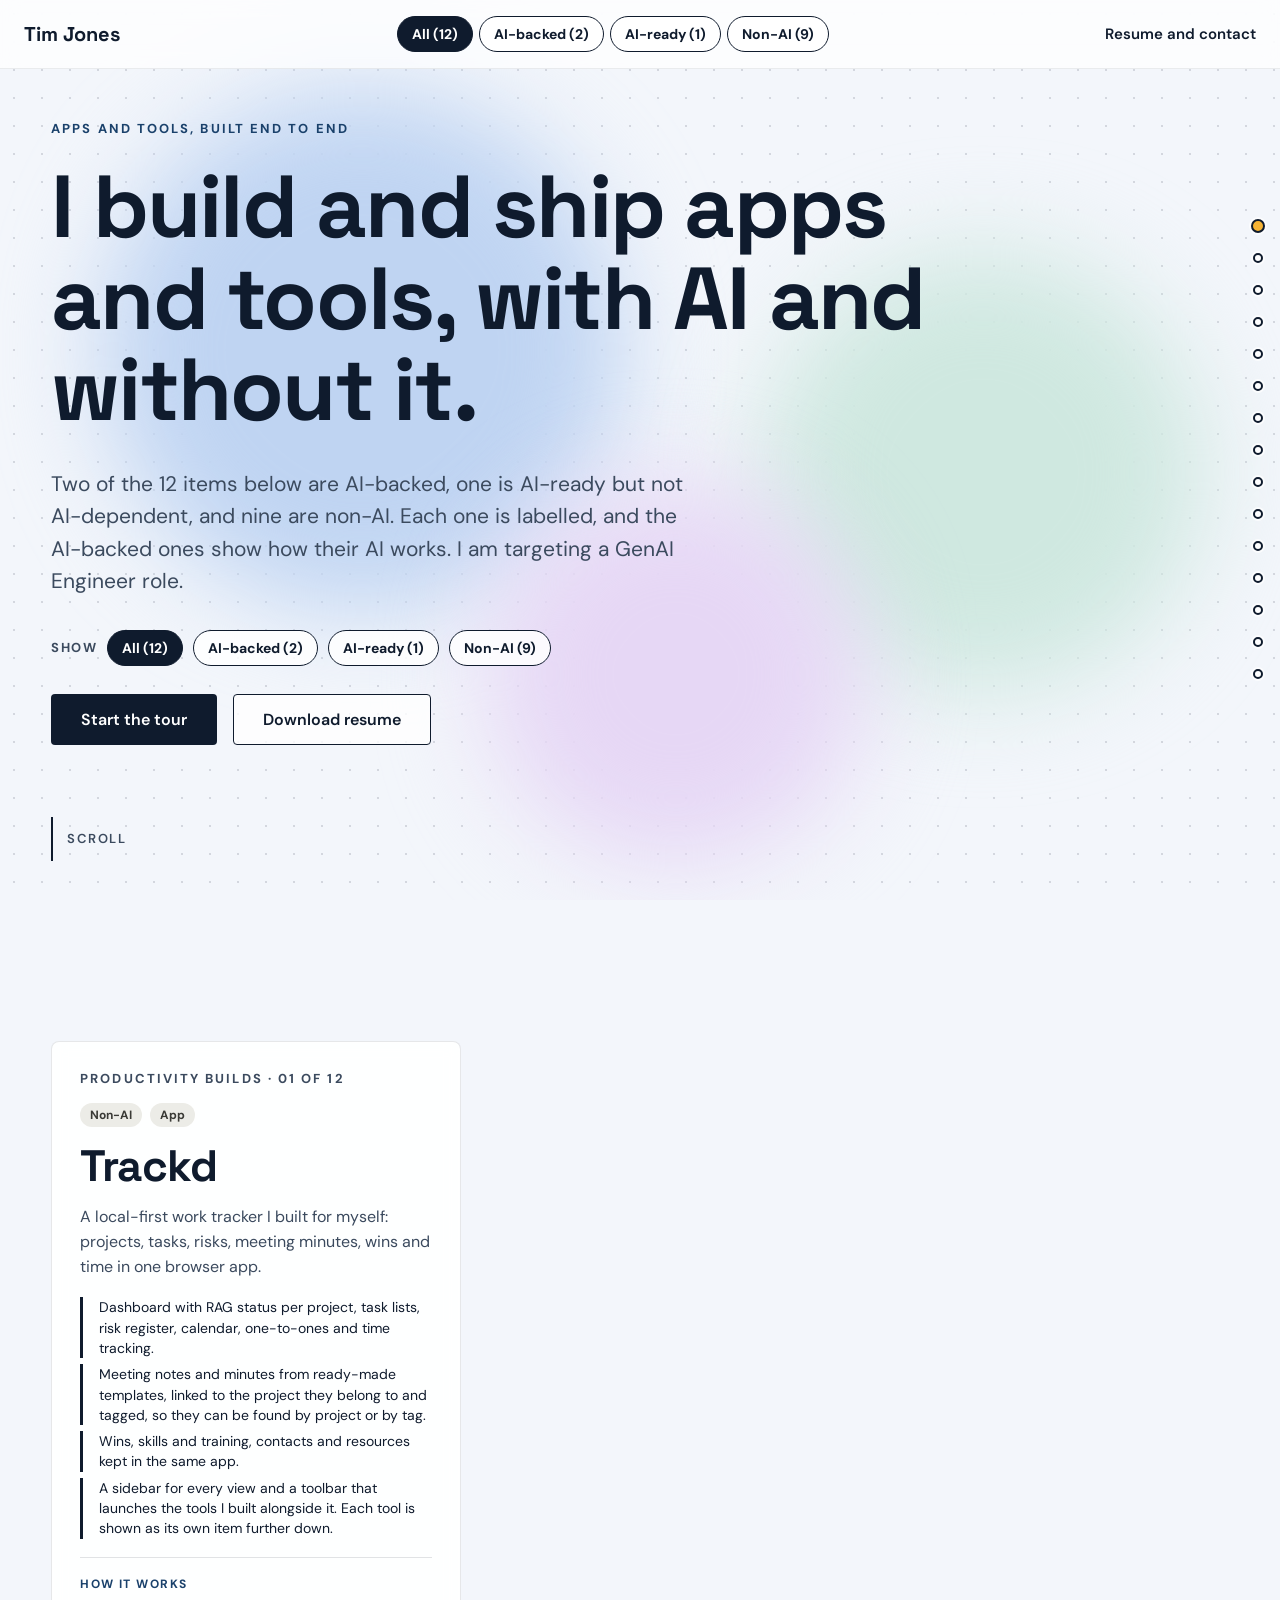
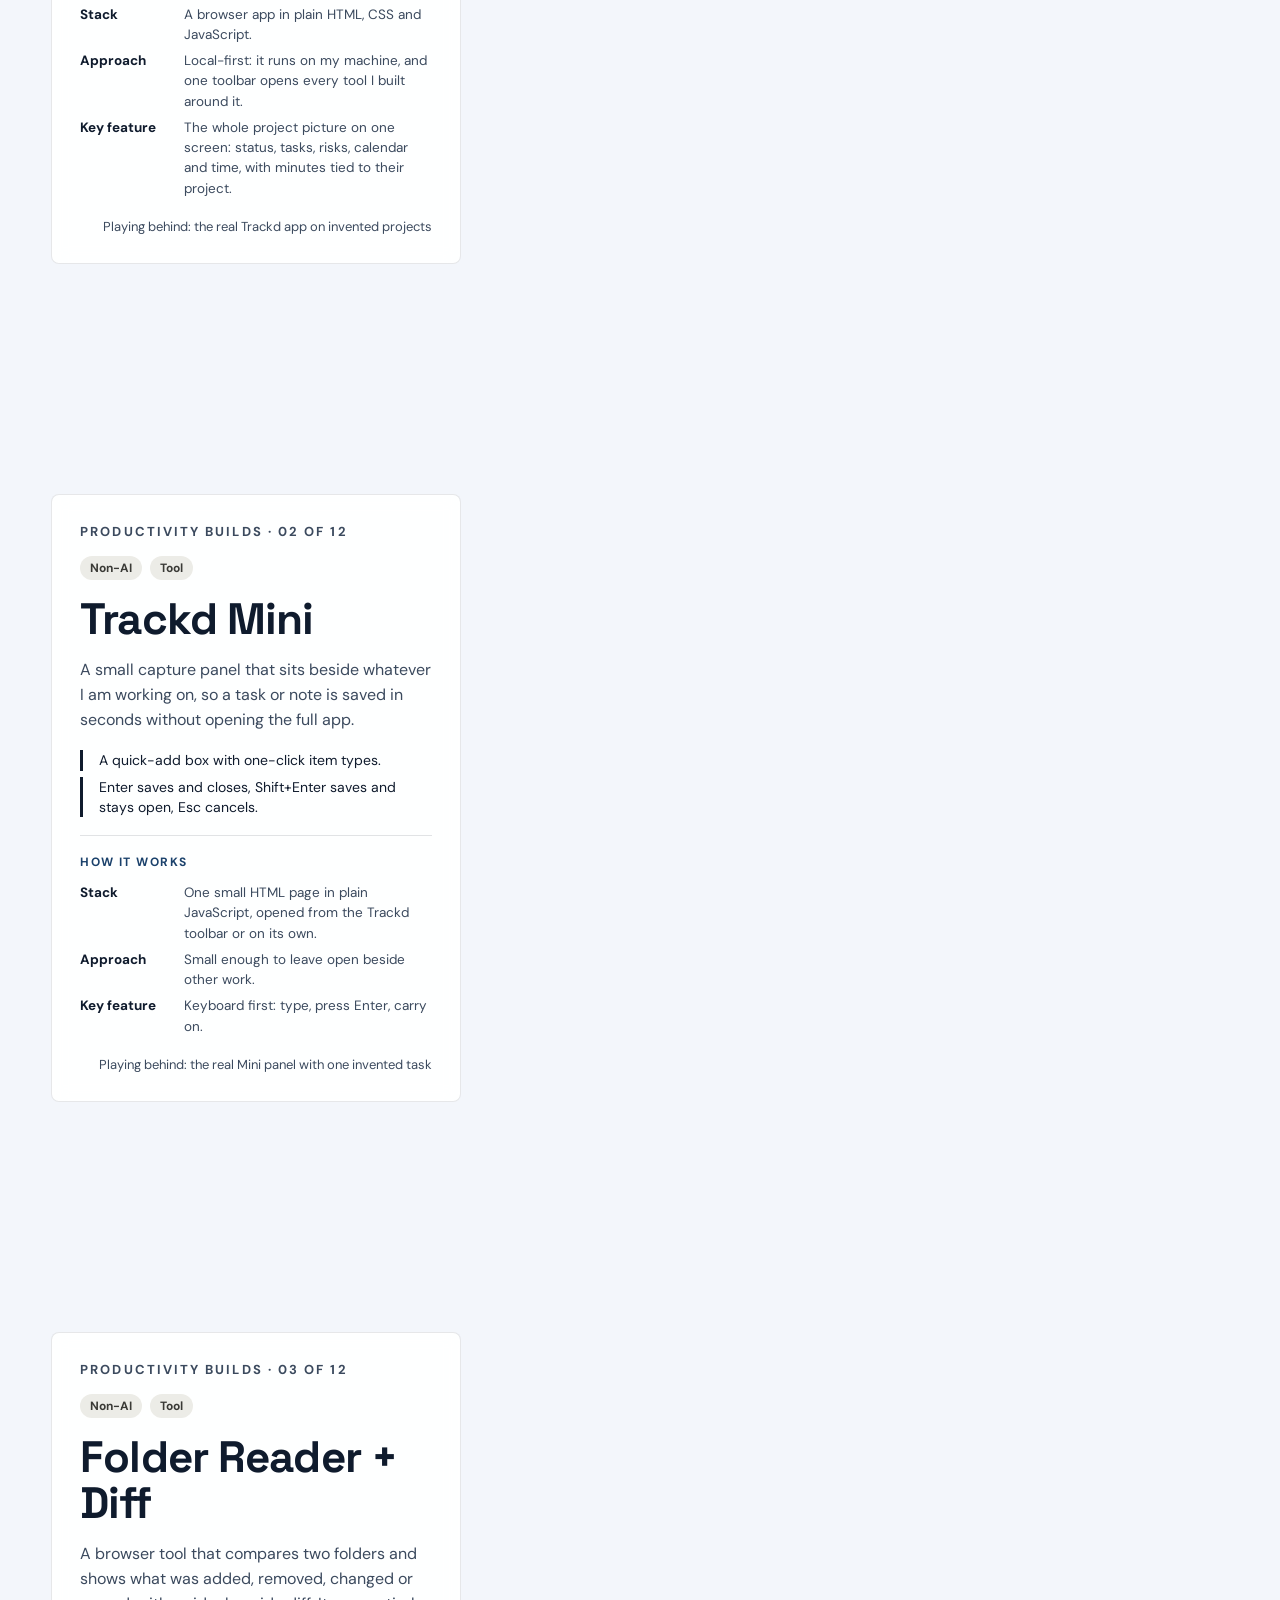
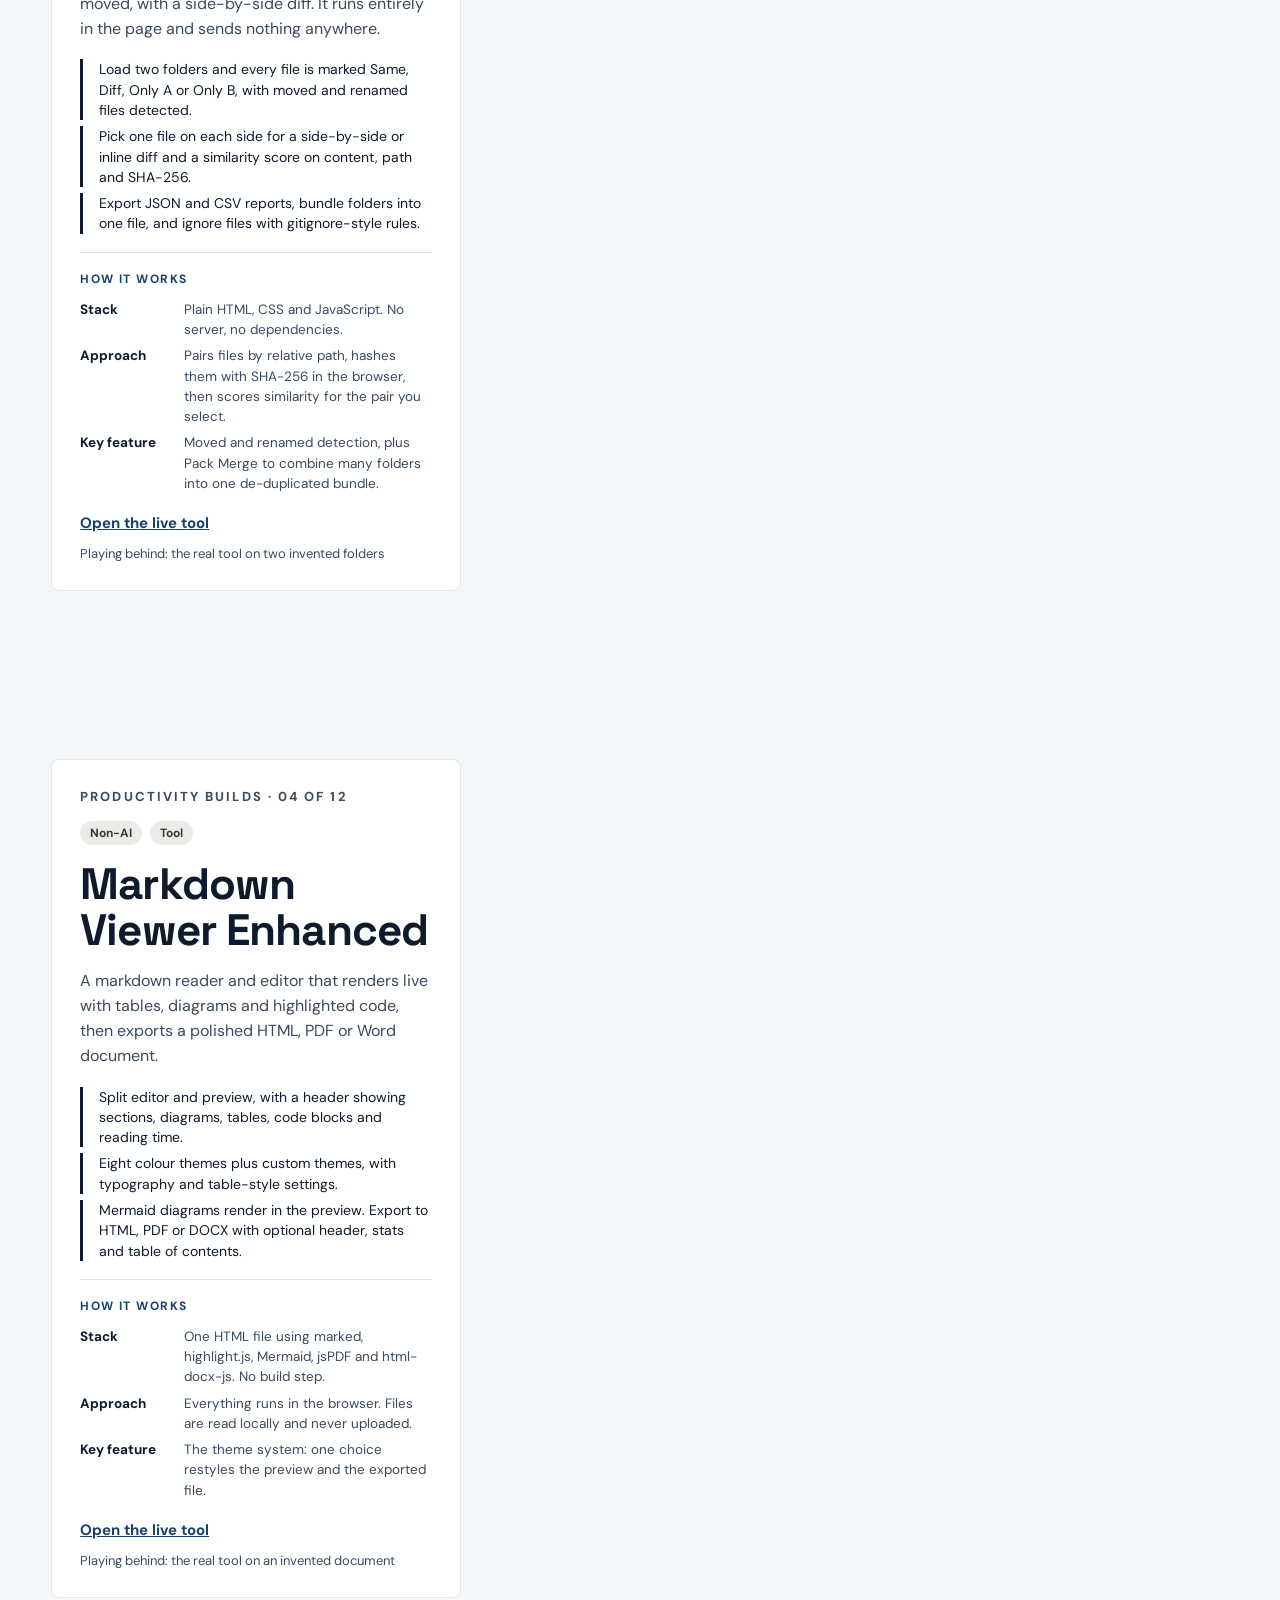
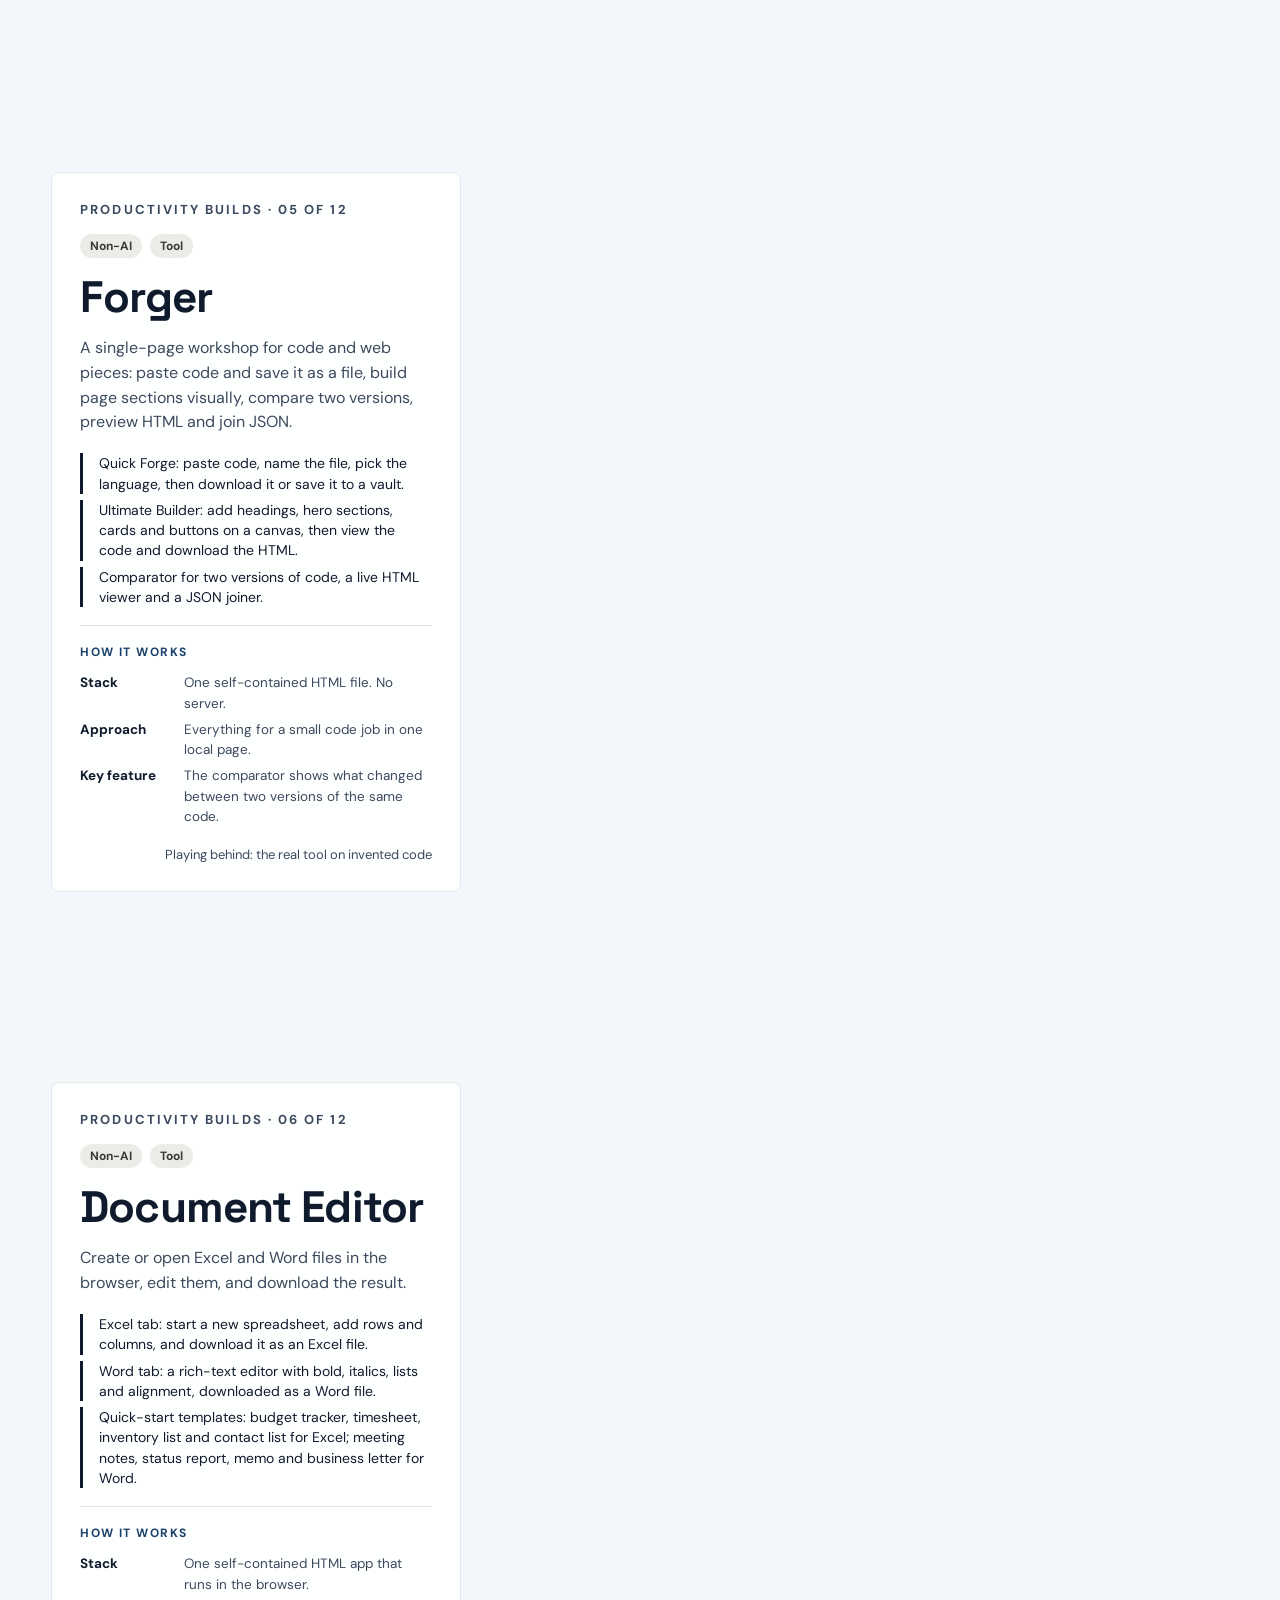
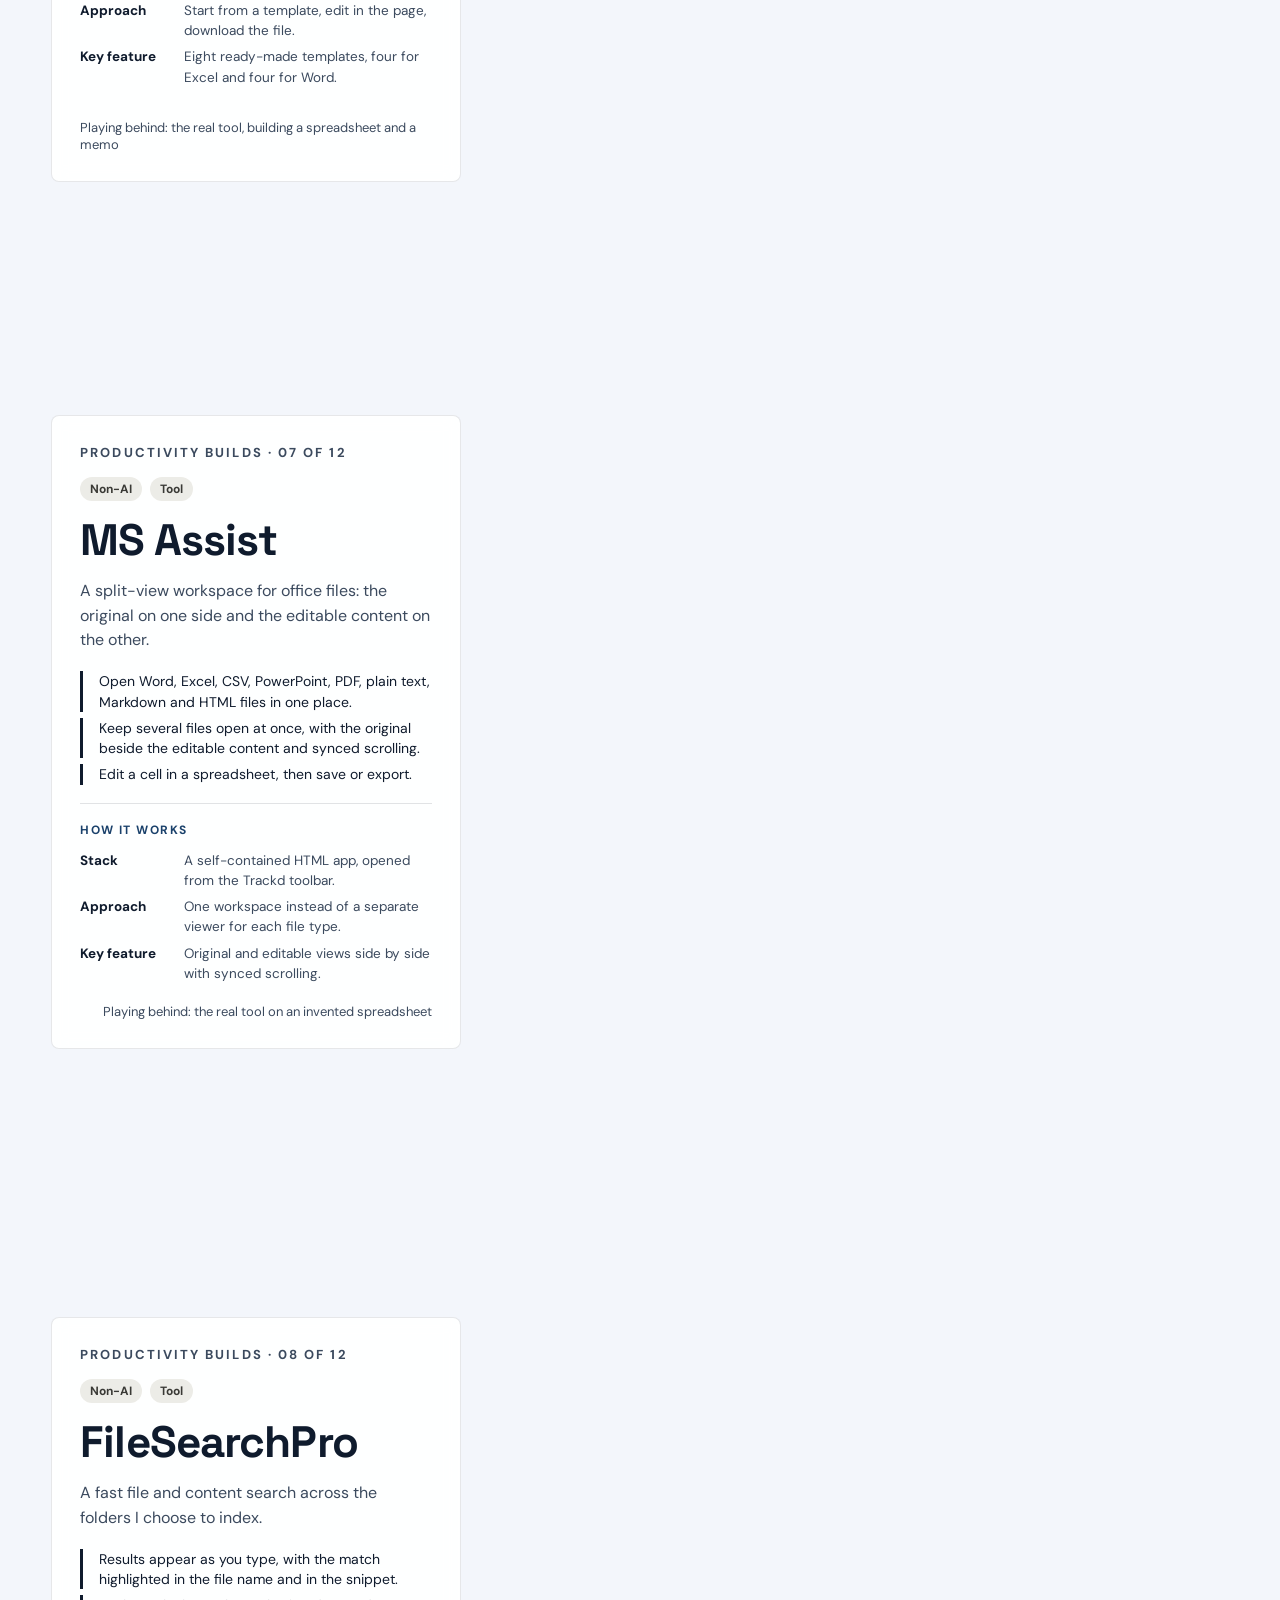
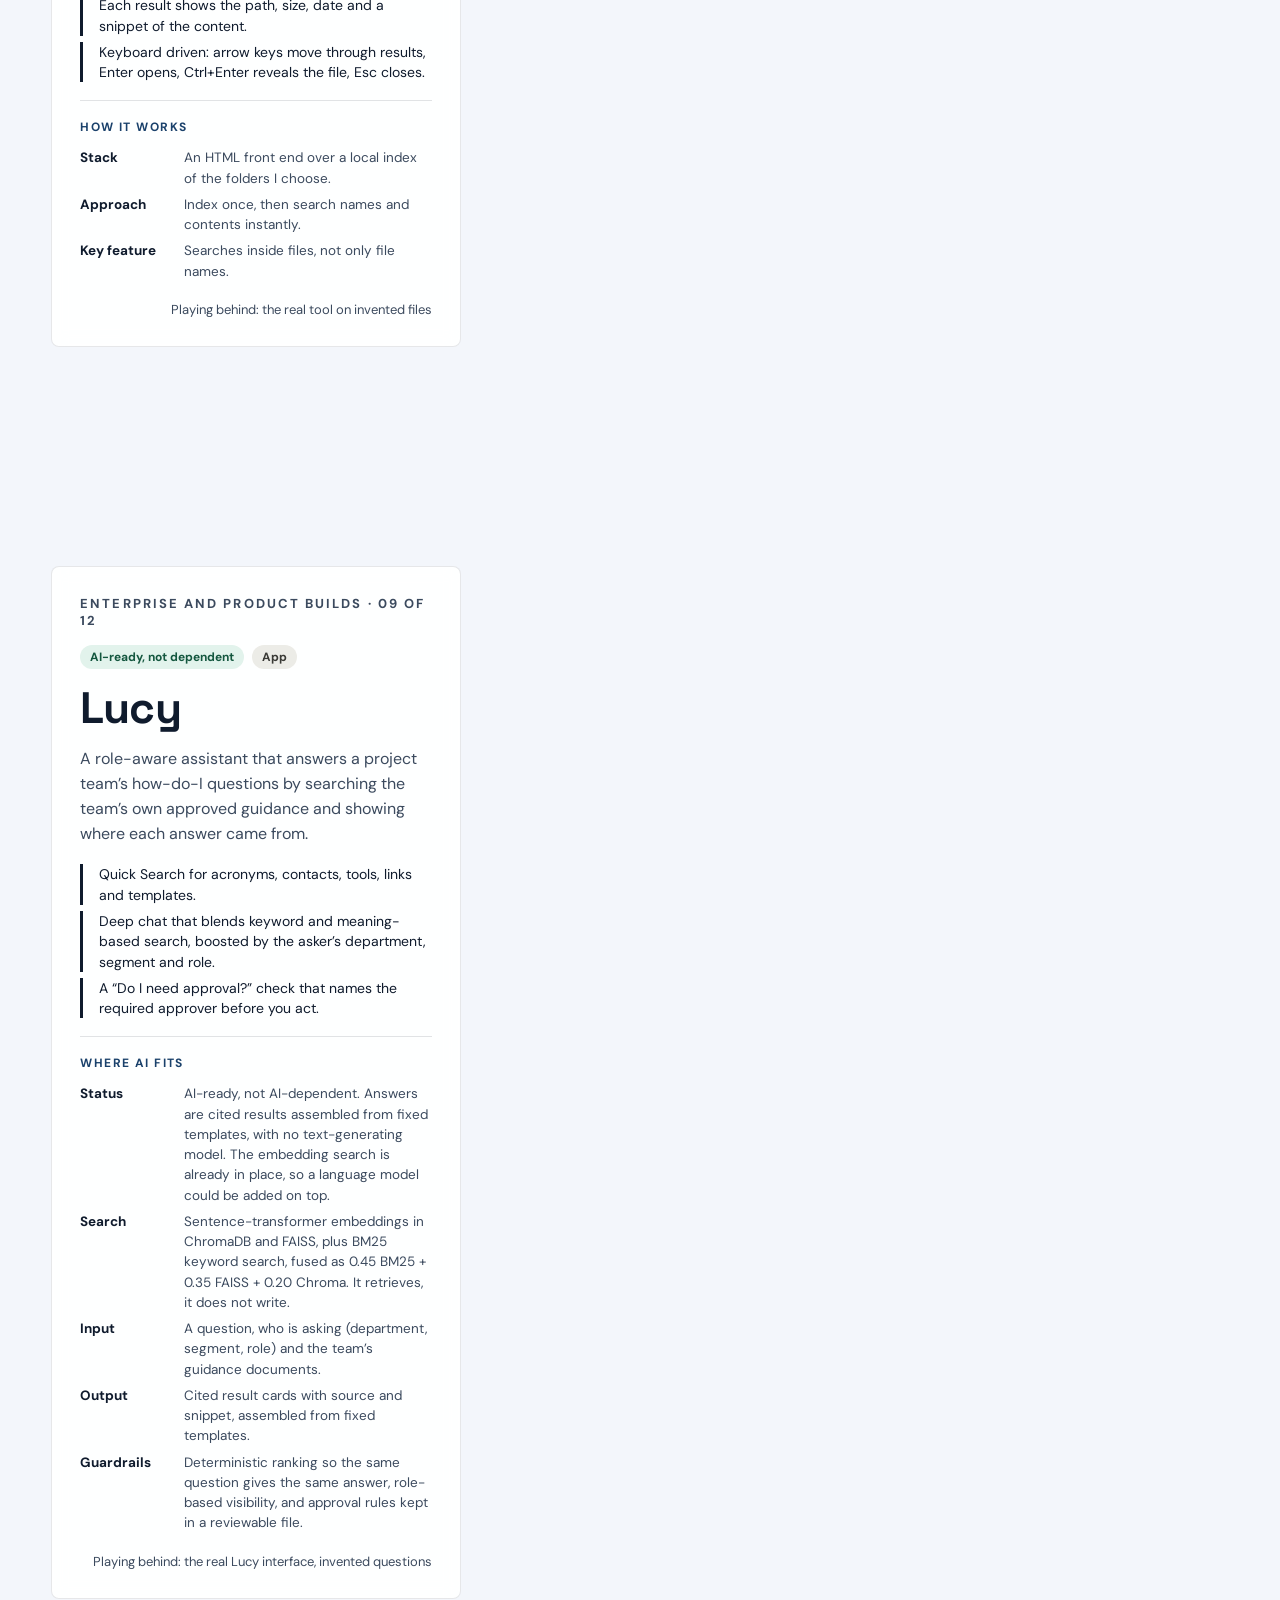
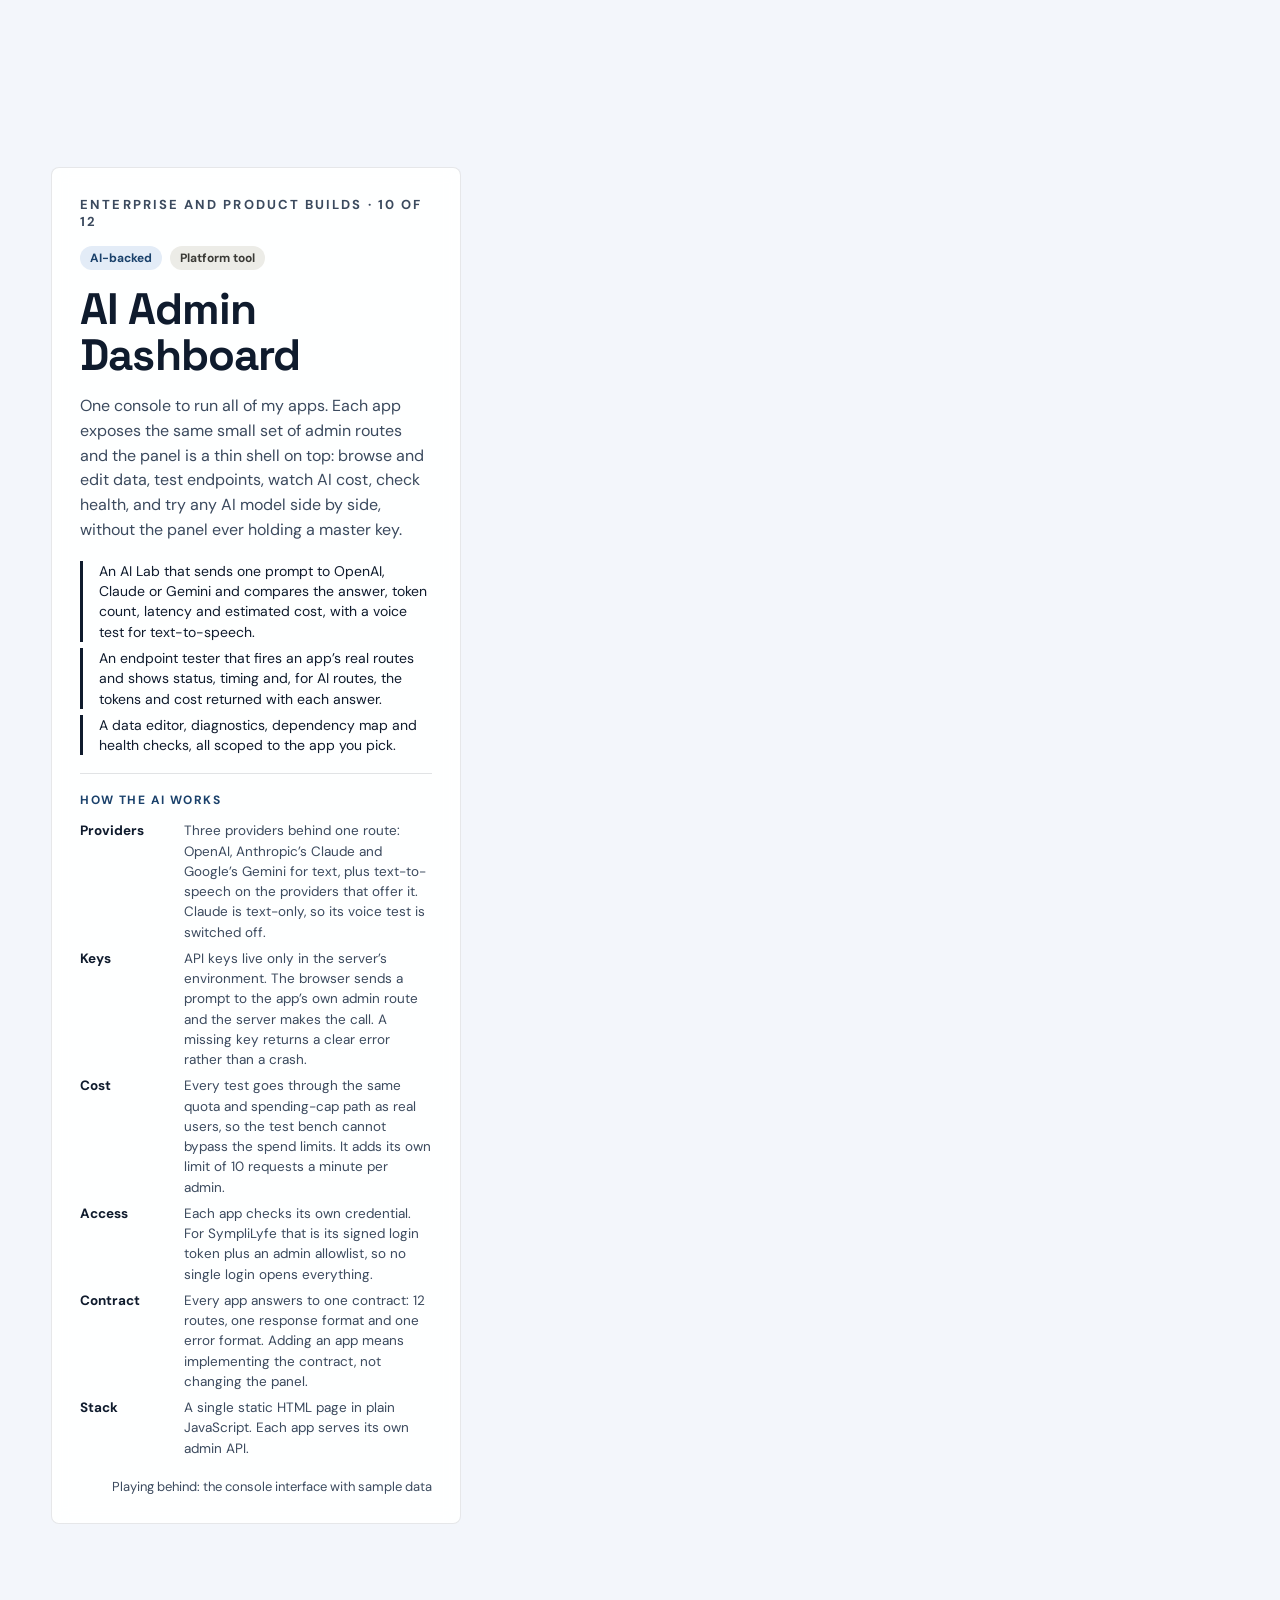
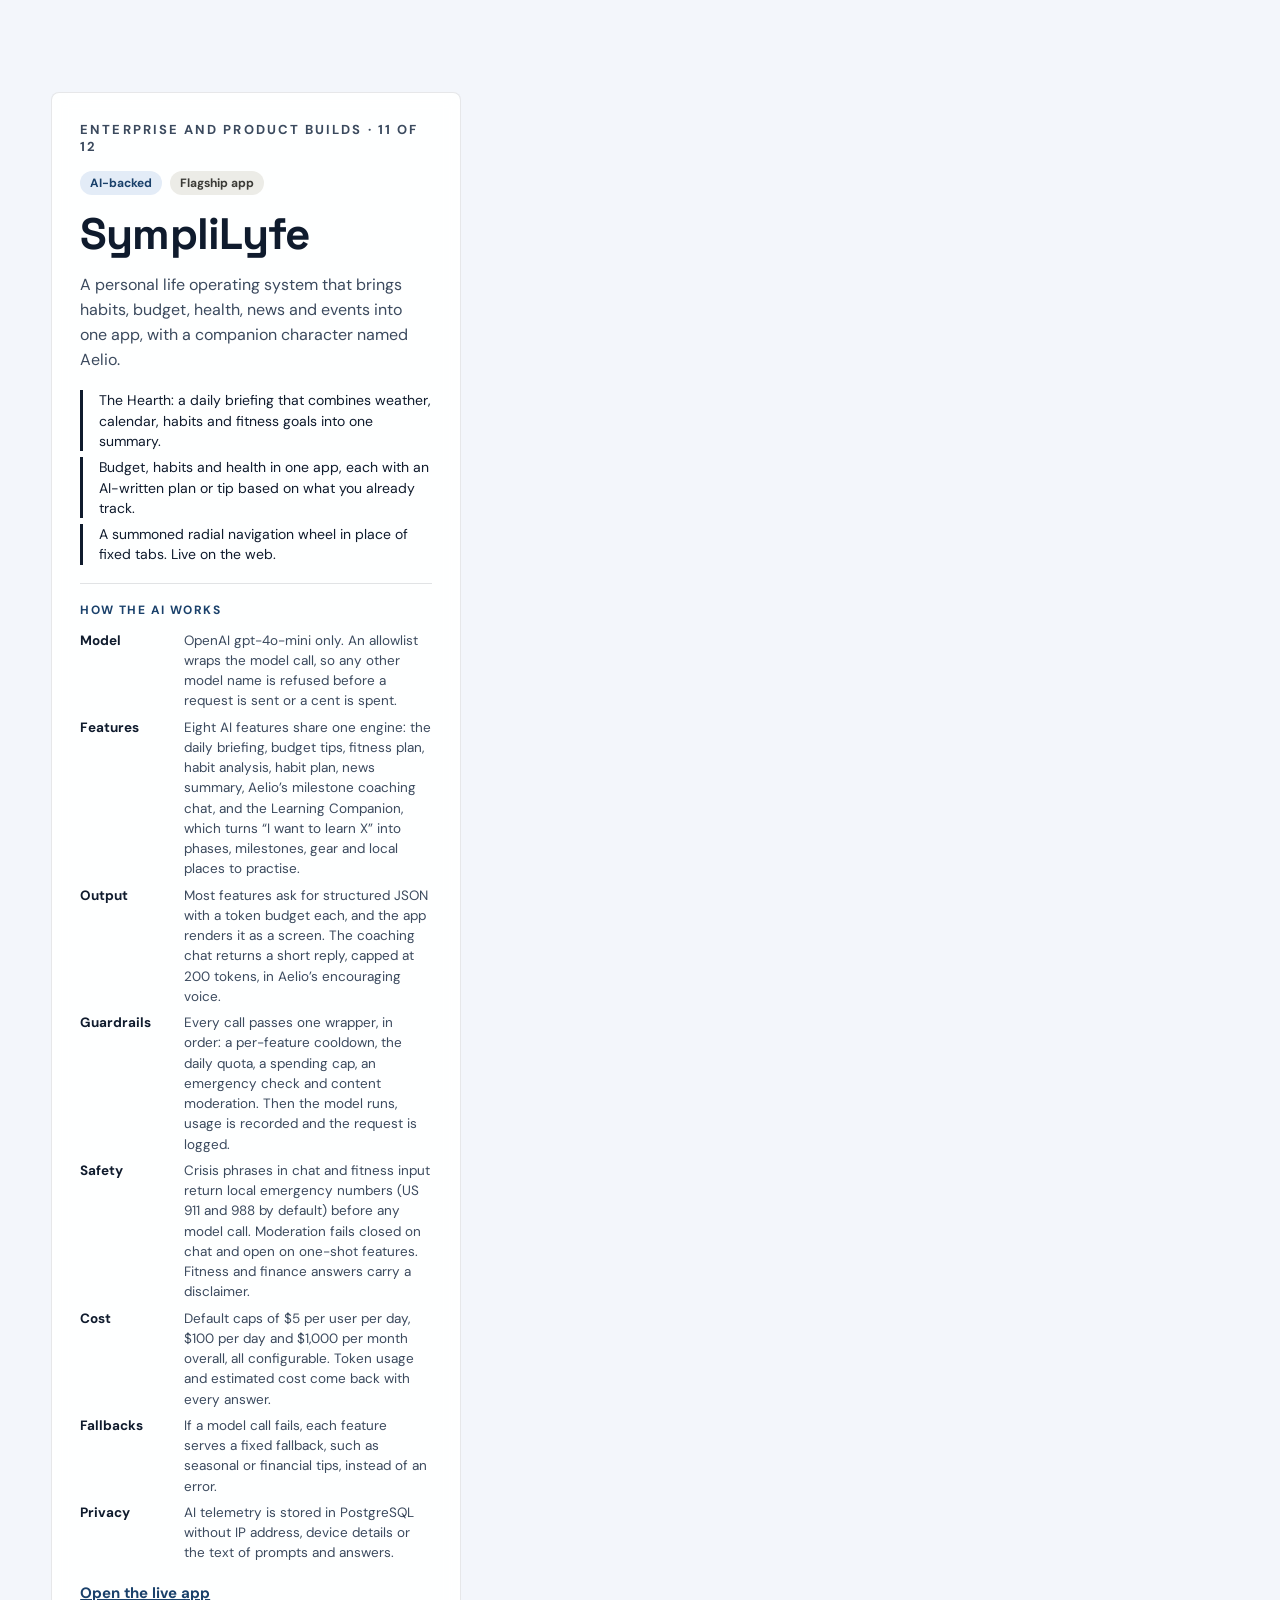
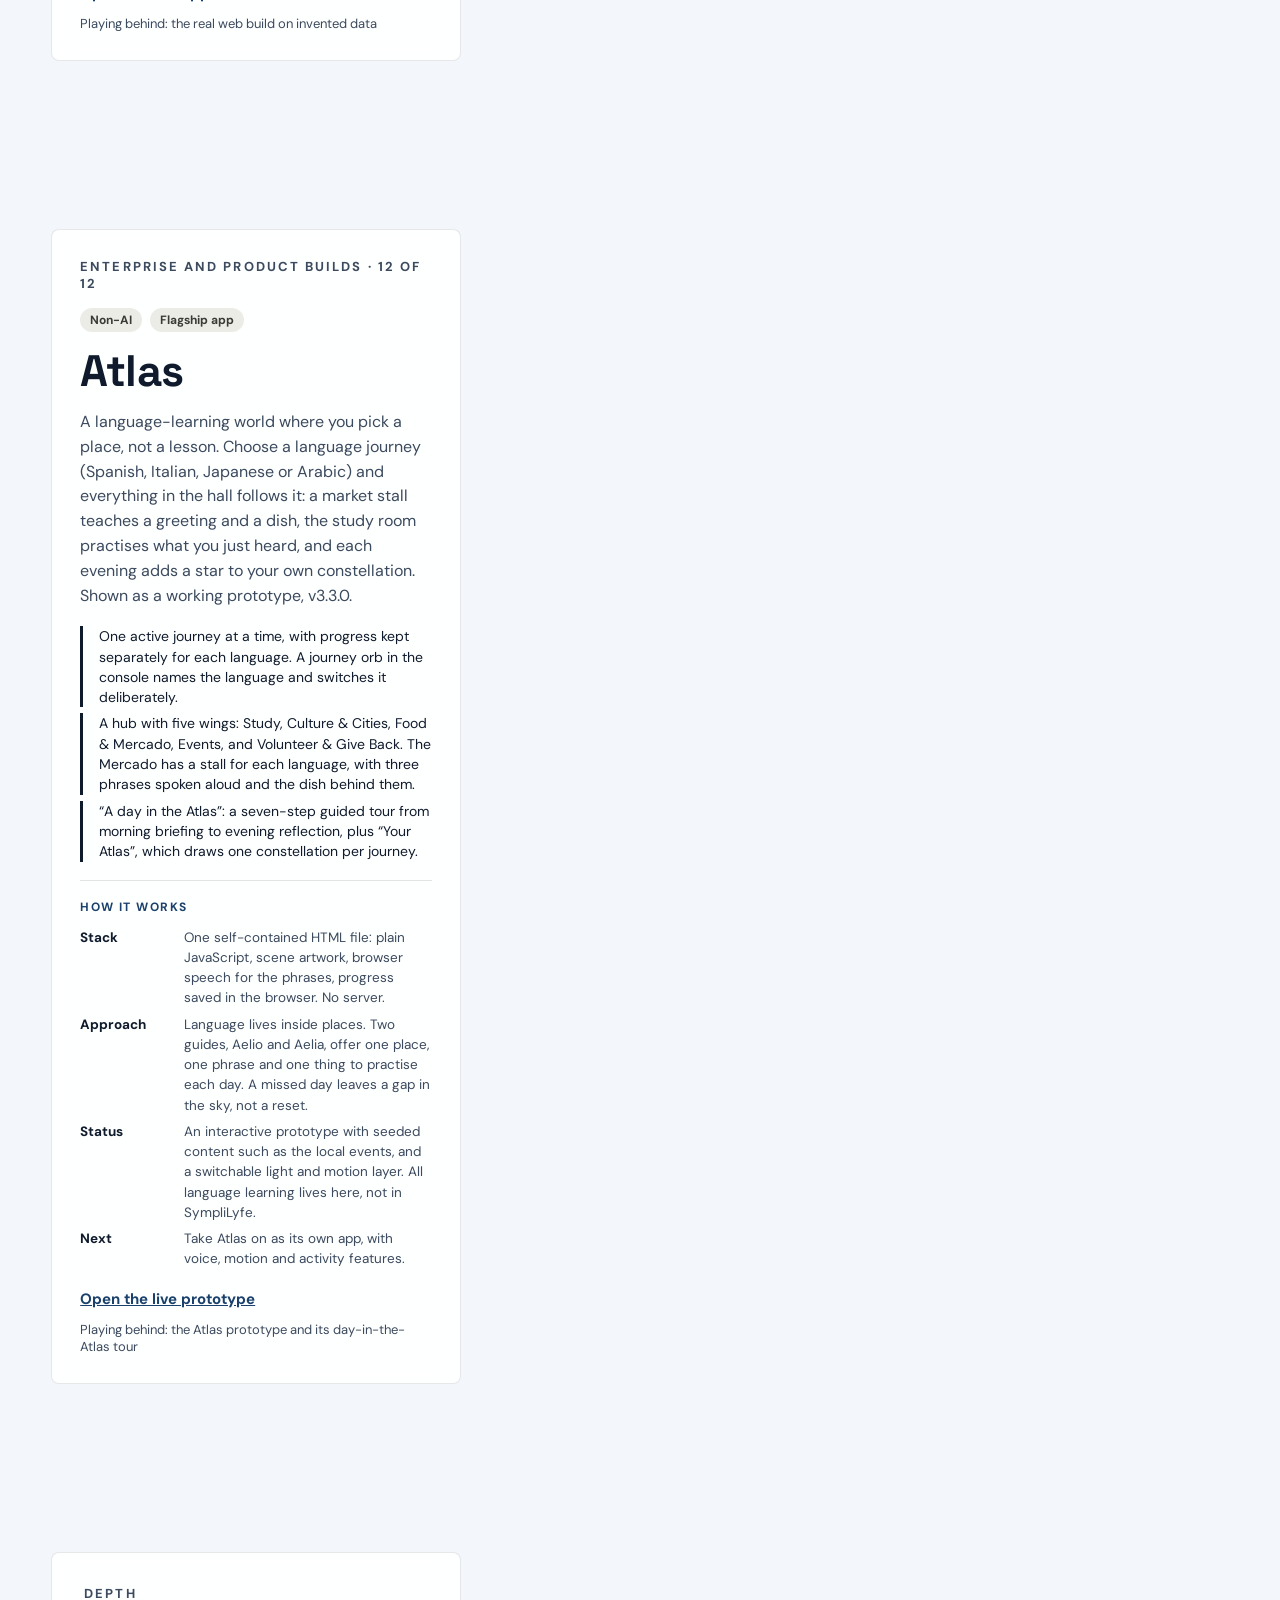
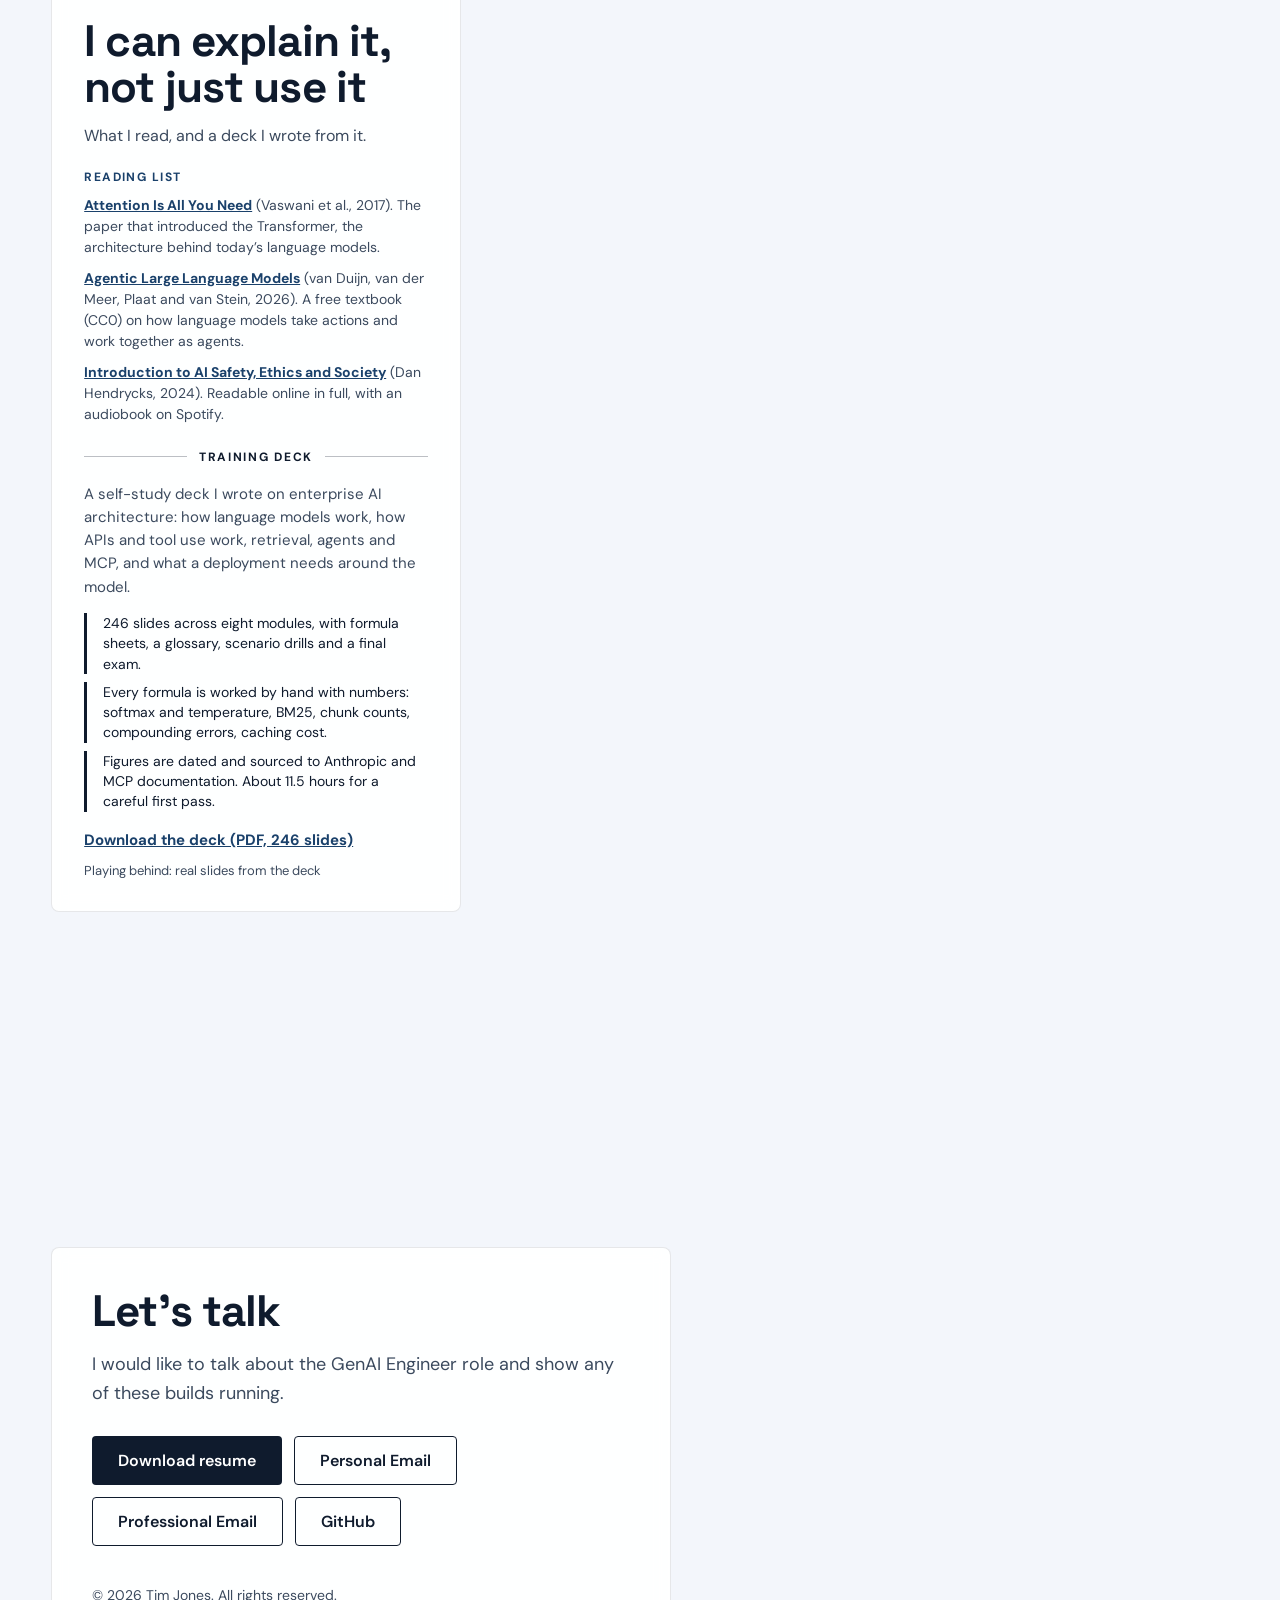
==== index.html @ c380c36f "v1.3.0: add AI Admin Dashboard chapter, deepen SympliLyfe AI write-up Co-Authored-By: Claude Sonnet " ====
<!doctype html>
<html lang="en">
<head>
<meta charset="utf-8">
<meta name="viewport" content="width=device-width, initial-scale=1">
<title>Tim Jones | Apps, tools and AI systems</title>
<meta name="description" content="Portfolio of apps and tools built end to end, with and without AI.">

<link rel="preconnect" href="https://fonts.googleapis.com">
<link href="https://fonts.googleapis.com/css2?family=Space+Grotesk:wght@500;700&amp;family=DM+Sans:wght@400;500;700&amp;family=Fraunces:wght@600;800&amp;family=Cormorant+Garamond:wght@600;700&amp;family=Instrument+Sans:wght@400;600&amp;display=swap" rel="stylesheet">
<style>
body{margin:0;background:#F3F6FB}
html{scroll-behavior:smooth}
a{color:#1A416B}a:hover{color:#0F1B2D}
button{font-family:inherit}
.dots{display:flex}
@media (max-width:760px){.dots{display:none}}
@keyframes floatY{0%,100%{transform:translateY(0)}50%{transform:translateY(-18px)}}
@keyframes drift{0%{transform:translate(0,0) scale(1)}50%{transform:translate(50px,-40px) scale(1.1)}100%{transform:translate(0,0) scale(1)}}
@keyframes b1{0%{opacity:0;transform:translateY(16px)}5%,92%{opacity:1;transform:translateY(0)}100%{opacity:0}}
@keyframes b2{0%,16%{opacity:0;transform:translateY(16px)}22%,92%{opacity:1;transform:translateY(0)}100%{opacity:0}}
@keyframes b3{0%,38%{opacity:0;transform:translateY(16px)}44%,92%{opacity:1;transform:translateY(0)}100%{opacity:0}}
@keyframes b4{0%,58%{opacity:0;transform:translateY(16px)}64%,92%{opacity:1;transform:translateY(0)}100%{opacity:0}}
@keyframes blink{0%,100%{opacity:.25}50%{opacity:1}}
@keyframes ring{from{stroke-dashoffset:176}to{stroke-dashoffset:44}}
@keyframes grow{0%,100%{transform:scaleY(.25)}50%{transform:scaleY(1)}}
@keyframes flip{0%,40%{transform:rotateY(0deg)}50%,90%{transform:rotateY(180deg)}100%{transform:rotateY(360deg)}}
@keyframes tick{0%,20%{background:transparent}40%,85%{background:#5B3E96}100%{background:transparent}}
@keyframes spin{to{transform:rotate(360deg)}}
@keyframes pulsePin{0%{transform:scale(.5);opacity:.9}100%{transform:scale(3);opacity:0}}
@keyframes dash{from{stroke-dashoffset:320}to{stroke-dashoffset:0}}
@keyframes scan{0%{top:0}100%{top:100%}}
@keyframes rowAdd{0%,100%{background:transparent}30%,70%{background:#CDEBD4}}
@keyframes rowDel{0%,100%{background:transparent}30%,70%{background:#F6CFCF}}
@keyframes rowMod{0%,100%{background:transparent}30%,70%{background:#F9E3AE}}
@keyframes wave{0%,100%{transform:scaleY(.15)}50%{transform:scaleY(1)}}
@keyframes reveal{0%{clip-path:inset(0 100% 0 0)}35%,80%{clip-path:inset(0 0 0 0)}100%{clip-path:inset(0 0 0 100%)}}
@keyframes cue{0%{transform:scaleY(0);transform-origin:top}50%{transform:scaleY(1);transform-origin:top}51%{transform-origin:bottom}100%{transform:scaleY(0);transform-origin:bottom}}
/* Responsive layout. Wide: card on the left, demo fills the space to its right. Narrow: demo pinned above, card scrolls up over it. */
:root{--pad:clamp(16px,4vw,72px);--padR:max(var(--pad),48px);--card:clamp(400px,32vw,640px);--zh:clamp(220px,52vh,480px);--dw:min(calc(100vw - 2 * var(--pad)),640px,calc((var(--zh) - 72px) * 1.6));--zoneH:calc(var(--dw) * 0.625 + 72px)}
.zone{position:absolute;left:calc(var(--pad) + var(--card) + 40px);right:var(--padR);top:84px;bottom:28px;display:flex;align-items:center;justify-content:center}
.demo{width:min(100%,calc((100vh - 200px) * 1.6))}
.demo.phone{width:min(100%,340px,calc((100vh - 200px) * 0.478))}
.fan{position:relative;aspect-ratio:600 / 520;width:min(100%,720px,calc((100vh - 190px) * 1.15))}
.fan>div{position:absolute;width:63%;background:#FFFFFF;border-radius:10px;padding:1%;box-sizing:border-box;box-shadow:0 12px 34px rgba(15,27,45,0.18)}
.fan img{display:block;width:100%;height:auto;border-radius:6px}
.card{width:var(--card);max-width:100%}
.chap{padding:84px var(--pad)}
@media (max-width:1000px){
:root{--card:min(640px,100%)}
.zone{left:var(--pad);right:var(--padR);top:80px;bottom:auto;height:var(--zoneH);align-items:flex-start}
.demo{width:var(--dw)}
.demo.phone{width:calc((var(--zoneH) - 60px) * 0.478)}
.fan{width:calc((var(--zoneH) - 8px) * 1.15);max-width:100%}
.chap{padding-top:calc(80px + var(--zoneH) + 16px);align-items:flex-start}
}
@media (max-width:760px){:root{--padR:var(--pad)}}
@media (max-width:760px){.filterbar{display:none !important}}
@media (prefers-reduced-motion: reduce){*{animation:none !important;transition:none !important}html{scroll-behavior:auto}}
</style>

</head>
<body>
<div id="app" style="font-family: 'DM Sans', system-ui, sans-serif; color: #0F1B2D; width: 100%; position: relative">
<div style="font-family: &quot;DM Sans&quot;, system-ui, sans-serif; color: rgb(15, 27, 45); width: 100%; position: relative;"><div id="layers" aria-hidden="true" style="position: fixed; inset: 0px; z-index: 0; pointer-events: none; overflow: hidden;"><div style="position: absolute; inset: 0px; overflow: hidden; transition: opacity 0.9s; opacity: 1; background: radial-gradient(rgba(15, 27, 45, 0.14) 1px, transparent 1px) 0% 0% / 28px 28px rgb(243, 246, 251);"><div style="position: absolute; width: 520px; height: 520px; left: 8%; top: 10%; border-radius: 50%; background: rgb(191, 212, 242); filter: blur(50px); animation: 18s ease-in-out 0s infinite normal none running drift;"></div><div style="position: absolute; width: 440px; height: 440px; right: 6%; top: 28%; border-radius: 50%; background: rgb(207, 232, 224); filter: blur(50px); animation: 23s ease-in-out 0s infinite reverse none running drift;"></div><div style="position: absolute; width: 380px; height: 380px; left: 38%; bottom: 4%; border-radius: 50%; background: rgb(230, 215, 245); filter: blur(50px); animation: 27s ease-in-out 0s infinite normal none running drift;"></div></div><div style="position: absolute; inset: 0px; overflow: hidden; transition: opacity 0.9s; opacity: 0; background: radial-gradient(rgba(15, 27, 45, 0.14) 1px, transparent 1px) 0% 0% / 28px 28px rgb(243, 246, 251);"><div style="position: absolute; width: 520px; height: 520px; left: 8%; top: 10%; border-radius: 50%; background: rgb(242, 217, 191); filter: blur(50px); animation: 18s ease-in-out 0s infinite normal none running drift;"></div><div style="position: absolute; width: 440px; height: 440px; right: 6%; top: 28%; border-radius: 50%; background: rgb(191, 212, 242); filter: blur(50px); animation: 23s ease-in-out 0s infinite reverse none running drift;"></div><div style="position: absolute; width: 380px; height: 380px; left: 38%; bottom: 4%; border-radius: 50%; background: rgb(215, 232, 207); filter: blur(50px); animation: 27s ease-in-out 0s infinite normal none running drift;"></div></div><div style="position: absolute; inset: 0px; overflow: hidden; transition: opacity 0.9s; opacity: 0; background: rgb(30, 23, 64);"><div class="zone"><div class="demo"><div style="background: rgb(27, 29, 36); border-radius: 12px; overflow: hidden; border: 1px solid rgba(255, 255, 255, 0.14); box-shadow: rgba(0, 0, 0, 0.45) 0px 18px 50px;"><div style="height: 28px; display: flex; align-items: center; gap: 6px; padding: 0px 12px; background: rgb(42, 45, 54); font-family: &quot;DM Sans&quot;, system-ui, sans-serif;"><span style="width: 10px; height: 10px; border-radius: 50%; background: rgb(255, 95, 87);"></span><span style="width: 10px; height: 10px; border-radius: 50%; background: rgb(254, 188, 46);"></span><span style="width: 10px; height: 10px; border-radius: 50%; background: rgb(40, 200, 64);"></span><span style="margin-left: 10px; font-size: 12px; color: rgb(167, 176, 192);">Lucy · Project Management HUB</span></div><video data-v="1" src="assets/demo_lucy.mp4" poster="assets/poster_lucy.jpg" loop="" playsinline="" preload="metadata" style="display: block; width: 100%; aspect-ratio: 16 / 10; object-fit: cover; background: rgb(0, 0, 0);"></video></div><div style="margin-top: 10px; font-size: 12px; color: rgba(255, 255, 255, 0.78); font-family: &quot;DM Sans&quot;, system-ui, sans-serif;">Real interface. The questions, answers and documents shown are invented.</div></div></div></div><div style="position: absolute; inset: 0px; overflow: hidden; transition: opacity 0.9s; opacity: 0; background: rgb(11, 13, 26);"><div class="zone"><div class="demo phone"><div style="border: 8px solid rgb(10, 11, 16); border-radius: 38px; overflow: hidden; box-shadow: rgba(0, 0, 0, 0.5) 0px 18px 50px; background: rgb(0, 0, 0);"><video data-v="2" src="assets/demo_sl.mp4" poster="assets/poster_sl.jpg" loop="" playsinline="" preload="metadata" style="display: block; width: 100%; aspect-ratio: 430 / 900; object-fit: cover; background: rgb(0, 0, 0);"></video></div><div style="margin-top: 12px; font-size: 12px; color: rgba(255, 255, 255, 0.78); font-family: &quot;DM Sans&quot;, system-ui, sans-serif;">The real SympliLyfe web build, running on invented data.</div></div></div></div><div style="position: absolute; inset: 0px; overflow: hidden; transition: opacity 0.9s; opacity: 0; background: rgb(23, 16, 48);"><div class="zone"><div class="demo"><div style="background: rgb(27, 29, 36); border-radius: 12px; overflow: hidden; border: 1px solid rgba(255, 255, 255, 0.14); box-shadow: rgba(0, 0, 0, 0.45) 0px 18px 50px;"><div style="height: 28px; display: flex; align-items: center; gap: 6px; padding: 0px 12px; background: rgb(42, 45, 54); font-family: &quot;DM Sans&quot;, system-ui, sans-serif;"><span style="width: 10px; height: 10px; border-radius: 50%; background: rgb(255, 95, 87);"></span><span style="width: 10px; height: 10px; border-radius: 50%; background: rgb(254, 188, 46);"></span><span style="width: 10px; height: 10px; border-radius: 50%; background: rgb(40, 200, 64);"></span><span style="margin-left: 10px; font-size: 12px; color: rgb(167, 176, 192);">The Atlas · prototype v3.3.0</span></div><video data-v="3" src="assets/demo_atlas.mp4" poster="assets/poster_atlas.jpg" loop="" playsinline="" preload="metadata" style="display: block; width: 100%; aspect-ratio: 16 / 10; object-fit: cover; background: rgb(0, 0, 0);"></video></div><div style="margin-top: 10px; font-size: 12px; color: rgba(255, 255, 255, 0.78); font-family: &quot;DM Sans&quot;, system-ui, sans-serif;">The interactive prototype (v3.3.0), running as built, with its Spanish journey and day-in-the-Atlas tour. The content shown is seeded.</div></div></div></div><div style="position: absolute; inset: 0px; overflow: hidden; transition: opacity 0.9s; opacity: 0; background: rgb(20, 22, 28);"><div class="zone"><div class="demo"><div style="background: rgb(27, 29, 36); border-radius: 12px; overflow: hidden; border: 1px solid rgba(255, 255, 255, 0.14); box-shadow: rgba(0, 0, 0, 0.45) 0px 18px 50px;"><div style="height: 28px; display: flex; align-items: center; gap: 6px; padding: 0px 12px; background: rgb(42, 45, 54); font-family: &quot;DM Sans&quot;, system-ui, sans-serif;"><span style="width: 10px; height: 10px; border-radius: 50%; background: rgb(255, 95, 87);"></span><span style="width: 10px; height: 10px; border-radius: 50%; background: rgb(254, 188, 46);"></span><span style="width: 10px; height: 10px; border-radius: 50%; background: rgb(40, 200, 64);"></span><span style="margin-left: 10px; font-size: 12px; color: rgb(167, 176, 192);">Trackd</span></div><video data-v="4" src="assets/demo_trackd.mp4" poster="assets/poster_trackd.jpg" loop="" playsinline="" preload="metadata" style="display: block; width: 100%; aspect-ratio: 16 / 10; object-fit: cover; background: rgb(0, 0, 0);"></video></div><div style="margin-top: 10px; font-size: 12px; color: rgba(255, 255, 255, 0.78); font-family: &quot;DM Sans&quot;, system-ui, sans-serif;">The real Trackd app. Projects and tasks shown are invented.</div></div></div></div><div style="position: absolute; inset: 0px; overflow: hidden; transition: opacity 0.9s; opacity: 0; background: rgb(14, 20, 36);"><div class="zone"><div class="demo"><div style="background: rgb(27, 29, 36); border-radius: 12px; overflow: hidden; border: 1px solid rgba(255, 255, 255, 0.14); box-shadow: rgba(0, 0, 0, 0.45) 0px 18px 50px;"><div style="height: 28px; display: flex; align-items: center; gap: 6px; padding: 0px 12px; background: rgb(42, 45, 54); font-family: &quot;DM Sans&quot;, system-ui, sans-serif;"><span style="width: 10px; height: 10px; border-radius: 50%; background: rgb(255, 95, 87);"></span><span style="width: 10px; height: 10px; border-radius: 50%; background: rgb(254, 188, 46);"></span><span style="width: 10px; height: 10px; border-radius: 50%; background: rgb(40, 200, 64);"></span><span style="margin-left: 10px; font-size: 12px; color: rgb(167, 176, 192);">Folder Reader + Diff</span></div><video data-v="5" src="assets/demo_folder.mp4" poster="assets/poster_folder.jpg" loop="" playsinline="" preload="metadata" style="display: block; width: 100%; aspect-ratio: 16 / 10; object-fit: cover; background: rgb(0, 0, 0);"></video></div><div style="margin-top: 10px; font-size: 12px; color: rgba(255, 255, 255, 0.78); font-family: &quot;DM Sans&quot;, system-ui, sans-serif;">The real tool comparing two invented sample folders.</div></div></div></div><div style="position: absolute; inset: 0px; overflow: hidden; transition: opacity 0.9s; opacity: 0; background: rgb(22, 26, 51);"><div class="zone"><div class="demo"><div style="background: rgb(27, 29, 36); border-radius: 12px; overflow: hidden; border: 1px solid rgba(255, 255, 255, 0.14); box-shadow: rgba(0, 0, 0, 0.45) 0px 18px 50px;"><div style="height: 28px; display: flex; align-items: center; gap: 6px; padding: 0px 12px; background: rgb(42, 45, 54); font-family: &quot;DM Sans&quot;, system-ui, sans-serif;"><span style="width: 10px; height: 10px; border-radius: 50%; background: rgb(255, 95, 87);"></span><span style="width: 10px; height: 10px; border-radius: 50%; background: rgb(254, 188, 46);"></span><span style="width: 10px; height: 10px; border-radius: 50%; background: rgb(40, 200, 64);"></span><span style="margin-left: 10px; font-size: 12px; color: rgb(167, 176, 192);">MD Viewer Enhanced</span></div><video data-v="6" src="assets/demo_md.mp4" poster="assets/poster_md.jpg" loop="" playsinline="" preload="metadata" style="display: block; width: 100%; aspect-ratio: 16 / 10; object-fit: cover; background: rgb(0, 0, 0);"></video></div><div style="margin-top: 10px; font-size: 12px; color: rgba(255, 255, 255, 0.78); font-family: &quot;DM Sans&quot;, system-ui, sans-serif;">The real tool rendering an invented document.</div></div></div></div><div style="position: absolute; inset: 0px; overflow: hidden; transition: opacity 0.9s; opacity: 0; background: rgb(10, 10, 15);"><div class="zone"><div class="demo"><div style="background: rgb(27, 29, 36); border-radius: 12px; overflow: hidden; border: 1px solid rgba(255, 255, 255, 0.14); box-shadow: rgba(0, 0, 0, 0.45) 0px 18px 50px;"><div style="height: 28px; display: flex; align-items: center; gap: 6px; padding: 0px 12px; background: rgb(42, 45, 54); font-family: &quot;DM Sans&quot;, system-ui, sans-serif;"><span style="width: 10px; height: 10px; border-radius: 50%; background: rgb(255, 95, 87);"></span><span style="width: 10px; height: 10px; border-radius: 50%; background: rgb(254, 188, 46);"></span><span style="width: 10px; height: 10px; border-radius: 50%; background: rgb(40, 200, 64);"></span><span style="margin-left: 10px; font-size: 12px; color: rgb(167, 176, 192);">Trackd Mini</span></div><video data-v="7" src="assets/demo_mini.mp4" poster="assets/poster_mini.jpg" loop="" playsinline="" preload="metadata" style="display: block; width: 100%; aspect-ratio: 16 / 10; object-fit: cover; background: rgb(0, 0, 0);"></video></div><div style="margin-top: 10px; font-size: 12px; color: rgba(255, 255, 255, 0.78); font-family: &quot;DM Sans&quot;, system-ui, sans-serif;">The real Mini panel with one invented task being typed.</div></div></div></div><div style="position: absolute; inset: 0px; overflow: hidden; transition: opacity 0.9s; opacity: 0; background: rgb(20, 18, 43);"><div class="zone"><div class="demo"><div style="background: rgb(27, 29, 36); border-radius: 12px; overflow: hidden; border: 1px solid rgba(255, 255, 255, 0.14); box-shadow: rgba(0, 0, 0, 0.45) 0px 18px 50px;"><div style="height: 28px; display: flex; align-items: center; gap: 6px; padding: 0px 12px; background: rgb(42, 45, 54); font-family: &quot;DM Sans&quot;, system-ui, sans-serif;"><span style="width: 10px; height: 10px; border-radius: 50%; background: rgb(255, 95, 87);"></span><span style="width: 10px; height: 10px; border-radius: 50%; background: rgb(254, 188, 46);"></span><span style="width: 10px; height: 10px; border-radius: 50%; background: rgb(40, 200, 64);"></span><span style="margin-left: 10px; font-size: 12px; color: rgb(167, 176, 192);">Forger</span></div><video data-v="8" src="assets/demo_forger.mp4" poster="assets/poster_forger.jpg" loop="" playsinline="" preload="metadata" style="display: block; width: 100%; aspect-ratio: 16 / 10; object-fit: cover; background: rgb(0, 0, 0);"></video></div><div style="margin-top: 10px; font-size: 12px; color: rgba(255, 255, 255, 0.78); font-family: &quot;DM Sans&quot;, system-ui, sans-serif;">The real tool on invented code and a sample page.</div></div></div></div><div style="position: absolute; inset: 0px; overflow: hidden; transition: opacity 0.9s; opacity: 0; background: rgb(26, 24, 54);"><div class="zone"><div class="demo"><div style="background: rgb(27, 29, 36); border-radius: 12px; overflow: hidden; border: 1px solid rgba(255, 255, 255, 0.14); box-shadow: rgba(0, 0, 0, 0.45) 0px 18px 50px;"><div style="height: 28px; display: flex; align-items: center; gap: 6px; padding: 0px 12px; background: rgb(42, 45, 54); font-family: &quot;DM Sans&quot;, system-ui, sans-serif;"><span style="width: 10px; height: 10px; border-radius: 50%; background: rgb(255, 95, 87);"></span><span style="width: 10px; height: 10px; border-radius: 50%; background: rgb(254, 188, 46);"></span><span style="width: 10px; height: 10px; border-radius: 50%; background: rgb(40, 200, 64);"></span><span style="margin-left: 10px; font-size: 12px; color: rgb(167, 176, 192);">Document Editor</span></div><video data-v="9" src="assets/demo_docedit.mp4" poster="assets/poster_docedit.jpg" loop="" playsinline="" preload="metadata" style="display: block; width: 100%; aspect-ratio: 16 / 10; object-fit: cover; background: rgb(0, 0, 0);"></video></div><div style="margin-top: 10px; font-size: 12px; color: rgba(255, 255, 255, 0.78); font-family: &quot;DM Sans&quot;, system-ui, sans-serif;">The real tool: a new spreadsheet, a budget template and a meeting-notes template.</div></div></div></div><div style="position: absolute; inset: 0px; overflow: hidden; transition: opacity 0.9s; opacity: 0; background: rgb(27, 23, 64);"><div class="zone"><div class="demo"><div style="background: rgb(27, 29, 36); border-radius: 12px; overflow: hidden; border: 1px solid rgba(255, 255, 255, 0.14); box-shadow: rgba(0, 0, 0, 0.45) 0px 18px 50px;"><div style="height: 28px; display: flex; align-items: center; gap: 6px; padding: 0px 12px; background: rgb(42, 45, 54); font-family: &quot;DM Sans&quot;, system-ui, sans-serif;"><span style="width: 10px; height: 10px; border-radius: 50%; background: rgb(255, 95, 87);"></span><span style="width: 10px; height: 10px; border-radius: 50%; background: rgb(254, 188, 46);"></span><span style="width: 10px; height: 10px; border-radius: 50%; background: rgb(40, 200, 64);"></span><span style="margin-left: 10px; font-size: 12px; color: rgb(167, 176, 192);">MS Assist</span></div><video data-v="10" src="assets/demo_msassist.mp4" poster="assets/poster_msassist.jpg" loop="" playsinline="" preload="metadata" style="display: block; width: 100%; aspect-ratio: 16 / 10; object-fit: cover; background: rgb(0, 0, 0);"></video></div><div style="margin-top: 10px; font-size: 12px; color: rgba(255, 255, 255, 0.78); font-family: &quot;DM Sans&quot;, system-ui, sans-serif;">The real tool opening an invented spreadsheet and CSV.</div></div></div></div><div style="position: absolute; inset: 0px; overflow: hidden; transition: opacity 0.9s; opacity: 0; background: rgb(11, 13, 22);"><div class="zone"><div class="demo"><div style="background: rgb(27, 29, 36); border-radius: 12px; overflow: hidden; border: 1px solid rgba(255, 255, 255, 0.14); box-shadow: rgba(0, 0, 0, 0.45) 0px 18px 50px;"><div style="height: 28px; display: flex; align-items: center; gap: 6px; padding: 0px 12px; background: rgb(42, 45, 54); font-family: &quot;DM Sans&quot;, system-ui, sans-serif;"><span style="width: 10px; height: 10px; border-radius: 50%; background: rgb(255, 95, 87);"></span><span style="width: 10px; height: 10px; border-radius: 50%; background: rgb(254, 188, 46);"></span><span style="width: 10px; height: 10px; border-radius: 50%; background: rgb(40, 200, 64);"></span><span style="margin-left: 10px; font-size: 12px; color: rgb(167, 176, 192);">FileSearchPro</span></div><video data-v="11" src="assets/demo_filesearch.mp4" poster="assets/poster_filesearch.jpg" loop="" playsinline="" preload="metadata" style="display: block; width: 100%; aspect-ratio: 16 / 10; object-fit: cover; background: rgb(0, 0, 0);"></video></div><div style="margin-top: 10px; font-size: 12px; color: rgba(255, 255, 255, 0.78); font-family: &quot;DM Sans&quot;, system-ui, sans-serif;">The real tool searching invented files.</div></div></div></div><div style="position: absolute; inset: 0px; overflow: hidden; transition: opacity 0.9s; opacity: 0; background: rgb(20, 26, 38);"><div class="zone"><div class="demo"><div style="background: rgb(27, 29, 36); border-radius: 12px; overflow: hidden; border: 1px solid rgba(255, 255, 255, 0.14); box-shadow: rgba(0, 0, 0, 0.45) 0px 18px 50px;"><div style="height: 28px; display: flex; align-items: center; gap: 6px; padding: 0px 12px; background: rgb(42, 45, 54); font-family: &quot;DM Sans&quot;, system-ui, sans-serif;"><span style="width: 10px; height: 10px; border-radius: 50%; background: rgb(255, 95, 87);"></span><span style="width: 10px; height: 10px; border-radius: 50%; background: rgb(254, 188, 46);"></span><span style="width: 10px; height: 10px; border-radius: 50%; background: rgb(40, 200, 64);"></span><span style="margin-left: 10px; font-size: 12px; color: rgb(167, 176, 192);">AI Admin Dashboard</span></div><video data-v="14" src="assets/demo_admin.mp4" poster="assets/poster_admin.jpg" loop="" playsinline="" preload="metadata" style="display: block; width: 100%; aspect-ratio: 16 / 10; object-fit: cover; background: rgb(0, 0, 0);"></video></div><div style="margin-top: 10px; font-size: 12px; color: rgba(255, 255, 255, 0.78); font-family: &quot;DM Sans&quot;, system-ui, sans-serif;">The console interface, shown with sample data.</div></div></div></div><div style="position: absolute; inset: 0px; overflow: hidden; transition: opacity 0.9s; opacity: 0; background: rgb(233, 241, 244);"><div class="zone"><div class="fan"><div style="left: 0px; top: 0px; animation: 8s ease-in-out 0s infinite normal none running floatY;"><img src="assets/slide42.jpg" alt="Deck slide 42: same scores, three temperatures"></div><div style="right: 0px; top: 29%; animation: 9s ease-in-out 1s infinite normal none running floatY;"><img src="assets/slide140.jpg" alt="Deck slide 140: rank fusion, merging two ranked lists"></div><div style="left: 6%; bottom: 0px; animation: 7s ease-in-out 2s infinite normal none running floatY;"><img src="assets/slide137.jpg" alt="Deck slide 137: BM25 worked example, four chunks, one term"></div></div></div></div></div><div style="position: fixed; top: 0px; left: 0px; right: 0px; z-index: 5; display: flex; align-items: center; justify-content: space-between; padding: 14px 24px; box-sizing: border-box; background: rgba(255, 255, 255, 0.72); backdrop-filter: blur(10px); border-bottom: 1px solid rgba(15, 27, 45, 0.08);"><a href="#ch0" style="font-family: &quot;Space Grotesk&quot;, system-ui, sans-serif; font-weight: 700; font-size: 20px; color: rgb(15, 27, 45); text-decoration: none;">Tim Jones</a><div class="filterbar" style="display: flex; align-items: center; gap: 6px;"><button type="button" aria-pressed="true" style="font-style: inherit; font-variant: inherit; font-stretch: inherit; line-height: inherit; font-family: inherit; font-optical-sizing: inherit; font-size-adjust: inherit; font-kerning: inherit; font-feature-settings: inherit; font-variation-settings: inherit; font-size: 14px; font-weight: 700; cursor: pointer; padding: 8px 14px; border-radius: 999px; border: 1.5px solid rgb(15, 27, 45); background: rgb(15, 27, 45); color: rgb(255, 255, 255);">All (12)</button><button type="button" aria-pressed="false" style="font-style: inherit; font-variant: inherit; font-stretch: inherit; line-height: inherit; font-family: inherit; font-optical-sizing: inherit; font-size-adjust: inherit; font-kerning: inherit; font-feature-settings: inherit; font-variation-settings: inherit; font-size: 14px; font-weight: 700; cursor: pointer; padding: 8px 14px; border-radius: 999px; border: 1.5px solid rgb(15, 27, 45); background: rgba(255, 255, 255, 0.85); color: rgb(15, 27, 45);">AI-backed (2)</button><button type="button" aria-pressed="false" style="font-style: inherit; font-variant: inherit; font-stretch: inherit; line-height: inherit; font-family: inherit; font-optical-sizing: inherit; font-size-adjust: inherit; font-kerning: inherit; font-feature-settings: inherit; font-variation-settings: inherit; font-size: 14px; font-weight: 700; cursor: pointer; padding: 8px 14px; border-radius: 999px; border: 1.5px solid rgb(15, 27, 45); background: rgba(255, 255, 255, 0.85); color: rgb(15, 27, 45);">AI-ready (1)</button><button type="button" aria-pressed="false" style="font-style: inherit; font-variant: inherit; font-stretch: inherit; line-height: inherit; font-family: inherit; font-optical-sizing: inherit; font-size-adjust: inherit; font-kerning: inherit; font-feature-settings: inherit; font-variation-settings: inherit; font-size: 14px; font-weight: 700; cursor: pointer; padding: 8px 14px; border-radius: 999px; border: 1.5px solid rgb(15, 27, 45); background: rgba(255, 255, 255, 0.85); color: rgb(15, 27, 45);">Non-AI (9)</button></div><a href="#ch13" style="font-size: 15px; font-weight: 600; text-decoration: none; color: rgb(15, 27, 45); padding: 10px 0px;">Resume and contact</a></div><div class="dots" style="position: fixed; right: 6px; top: 50%; transform: translateY(-50%); z-index: 5; flex-direction: column;"><a href="#ch0" aria-label="Intro" title="Intro" style="display: flex; align-items: center; justify-content: center; width: 32px; height: 32px; text-decoration: none;"><span style="display: block; border-radius: 50%; border: 2px solid rgb(15, 27, 45); box-sizing: border-box; box-shadow: rgba(255, 255, 255, 0.7) 0px 0px 0px 2px; transition: 0.3s; width: 14px; height: 14px; background: rgb(245, 179, 53);"></span></a><a href="#ch4" aria-label="Trackd" title="Trackd" style="display: flex; align-items: center; justify-content: center; width: 32px; height: 32px; text-decoration: none;"><span style="display: block; border-radius: 50%; border: 2px solid rgb(15, 27, 45); box-sizing: border-box; box-shadow: rgba(255, 255, 255, 0.7) 0px 0px 0px 2px; transition: 0.3s; width: 10px; height: 10px; background: rgba(255, 255, 255, 0.9);"></span></a><a href="#ch7" aria-label="Trackd Mini" title="Trackd Mini" style="display: flex; align-items: center; justify-content: center; width: 32px; height: 32px; text-decoration: none;"><span style="display: block; border-radius: 50%; border: 2px solid rgb(15, 27, 45); box-sizing: border-box; box-shadow: rgba(255, 255, 255, 0.7) 0px 0px 0px 2px; transition: 0.3s; width: 10px; height: 10px; background: rgba(255, 255, 255, 0.9);"></span></a><a href="#ch5" aria-label="Folder Diff" title="Folder Diff" style="display: flex; align-items: center; justify-content: center; width: 32px; height: 32px; text-decoration: none;"><span style="display: block; border-radius: 50%; border: 2px solid rgb(15, 27, 45); box-sizing: border-box; box-shadow: rgba(255, 255, 255, 0.7) 0px 0px 0px 2px; transition: 0.3s; width: 10px; height: 10px; background: rgba(255, 255, 255, 0.9);"></span></a><a href="#ch6" aria-label="MD Viewer" title="MD Viewer" style="display: flex; align-items: center; justify-content: center; width: 32px; height: 32px; text-decoration: none;"><span style="display: block; border-radius: 50%; border: 2px solid rgb(15, 27, 45); box-sizing: border-box; box-shadow: rgba(255, 255, 255, 0.7) 0px 0px 0px 2px; transition: 0.3s; width: 10px; height: 10px; background: rgba(255, 255, 255, 0.9);"></span></a><a href="#ch8" aria-label="Forger" title="Forger" style="display: flex; align-items: center; justify-content: center; width: 32px; height: 32px; text-decoration: none;"><span style="display: block; border-radius: 50%; border: 2px solid rgb(15, 27, 45); box-sizing: border-box; box-shadow: rgba(255, 255, 255, 0.7) 0px 0px 0px 2px; transition: 0.3s; width: 10px; height: 10px; background: rgba(255, 255, 255, 0.9);"></span></a><a href="#ch9" aria-label="Document Editor" title="Document Editor" style="display: flex; align-items: center; justify-content: center; width: 32px; height: 32px; text-decoration: none;"><span style="display: block; border-radius: 50%; border: 2px solid rgb(15, 27, 45); box-sizing: border-box; box-shadow: rgba(255, 255, 255, 0.7) 0px 0px 0px 2px; transition: 0.3s; width: 10px; height: 10px; background: rgba(255, 255, 255, 0.9);"></span></a><a href="#ch10" aria-label="MS Assist" title="MS Assist" style="display: flex; align-items: center; justify-content: center; width: 32px; height: 32px; text-decoration: none;"><span style="display: block; border-radius: 50%; border: 2px solid rgb(15, 27, 45); box-sizing: border-box; box-shadow: rgba(255, 255, 255, 0.7) 0px 0px 0px 2px; transition: 0.3s; width: 10px; height: 10px; background: rgba(255, 255, 255, 0.9);"></span></a><a href="#ch11" aria-label="FileSearchPro" title="FileSearchPro" style="display: flex; align-items: center; justify-content: center; width: 32px; height: 32px; text-decoration: none;"><span style="display: block; border-radius: 50%; border: 2px solid rgb(15, 27, 45); box-sizing: border-box; box-shadow: rgba(255, 255, 255, 0.7) 0px 0px 0px 2px; transition: 0.3s; width: 10px; height: 10px; background: rgba(255, 255, 255, 0.9);"></span></a><a href="#ch1" aria-label="Lucy" title="Lucy" style="display: flex; align-items: center; justify-content: center; width: 32px; height: 32px; text-decoration: none;"><span style="display: block; border-radius: 50%; border: 2px solid rgb(15, 27, 45); box-sizing: border-box; box-shadow: rgba(255, 255, 255, 0.7) 0px 0px 0px 2px; transition: 0.3s; width: 10px; height: 10px; background: rgba(255, 255, 255, 0.9);"></span></a><a href="#ch14" aria-label="AI Admin" title="AI Admin" style="display: flex; align-items: center; justify-content: center; width: 32px; height: 32px; text-decoration: none;"><span style="display: block; border-radius: 50%; border: 2px solid rgb(15, 27, 45); box-sizing: border-box; box-shadow: rgba(255, 255, 255, 0.7) 0px 0px 0px 2px; transition: 0.3s; width: 10px; height: 10px; background: rgba(255, 255, 255, 0.9);"></span></a><a href="#ch2" aria-label="SympliLyfe" title="SympliLyfe" style="display: flex; align-items: center; justify-content: center; width: 32px; height: 32px; text-decoration: none;"><span style="display: block; border-radius: 50%; border: 2px solid rgb(15, 27, 45); box-sizing: border-box; box-shadow: rgba(255, 255, 255, 0.7) 0px 0px 0px 2px; transition: 0.3s; width: 10px; height: 10px; background: rgba(255, 255, 255, 0.9);"></span></a><a href="#ch3" aria-label="Atlas" title="Atlas" style="display: flex; align-items: center; justify-content: center; width: 32px; height: 32px; text-decoration: none;"><span style="display: block; border-radius: 50%; border: 2px solid rgb(15, 27, 45); box-sizing: border-box; box-shadow: rgba(255, 255, 255, 0.7) 0px 0px 0px 2px; transition: 0.3s; width: 10px; height: 10px; background: rgba(255, 255, 255, 0.9);"></span></a><a href="#ch12" aria-label="Depth" title="Depth" style="display: flex; align-items: center; justify-content: center; width: 32px; height: 32px; text-decoration: none;"><span style="display: block; border-radius: 50%; border: 2px solid rgb(15, 27, 45); box-sizing: border-box; box-shadow: rgba(255, 255, 255, 0.7) 0px 0px 0px 2px; transition: 0.3s; width: 10px; height: 10px; background: rgba(255, 255, 255, 0.9);"></span></a><a href="#ch13" aria-label="Contact" title="Contact" style="display: flex; align-items: center; justify-content: center; width: 32px; height: 32px; text-decoration: none;"><span style="display: block; border-radius: 50%; border: 2px solid rgb(15, 27, 45); box-sizing: border-box; box-shadow: rgba(255, 255, 255, 0.7) 0px 0px 0px 2px; transition: 0.3s; width: 10px; height: 10px; background: rgba(255, 255, 255, 0.9);"></span></a></div><div style="position: relative; z-index: 1;"><div id="ch0" data-scene="0" style="min-height: 100vh; display: flex; align-items: center; box-sizing: border-box; padding: 120px var(--pad) 96px var(--pad);"><div style="width: 100%;"><div style="font-size: 13px; font-weight: 700; letter-spacing: 0.16em; text-transform: uppercase; color: rgb(26, 65, 107); margin-bottom: 24px;">Apps and tools, built end to end</div><h1 style="margin: 0px; font-family: &quot;Space Grotesk&quot;, system-ui, sans-serif; font-weight: 700; letter-spacing: -0.02em; font-size: clamp(44px, 7vw, 88px); line-height: 1.04; max-width: 900px;">I build and ship apps and tools, with AI and without it.</h1><p style="margin: 32px 0px 0px; font-size: 21px; line-height: 1.55; color: rgb(59, 74, 94); max-width: 640px;">Two of the 12 items below are AI-backed, one is AI-ready but not AI-dependent, and nine are non-AI. Each one is labelled, and the AI-backed ones show how their AI works. I am targeting a GenAI Engineer role.</p><div style="margin-top: 32px; display: flex; flex-wrap: wrap; align-items: center; gap: 10px;"><span style="font-size: 13px; font-weight: 700; letter-spacing: 0.12em; text-transform: uppercase; color: rgb(59, 74, 94);">Show</span><button type="button" aria-pressed="true" style="font-style: inherit; font-variant: inherit; font-stretch: inherit; line-height: inherit; font-family: inherit; font-optical-sizing: inherit; font-size-adjust: inherit; font-kerning: inherit; font-feature-settings: inherit; font-variation-settings: inherit; font-size: 14px; font-weight: 700; cursor: pointer; padding: 8px 14px; border-radius: 999px; border: 1.5px solid rgb(15, 27, 45); background: rgb(15, 27, 45); color: rgb(255, 255, 255);">All (12)</button><button type="button" aria-pressed="false" style="font-style: inherit; font-variant: inherit; font-stretch: inherit; line-height: inherit; font-family: inherit; font-optical-sizing: inherit; font-size-adjust: inherit; font-kerning: inherit; font-feature-settings: inherit; font-variation-settings: inherit; font-size: 14px; font-weight: 700; cursor: pointer; padding: 8px 14px; border-radius: 999px; border: 1.5px solid rgb(15, 27, 45); background: rgba(255, 255, 255, 0.85); color: rgb(15, 27, 45);">AI-backed (2)</button><button type="button" aria-pressed="false" style="font-style: inherit; font-variant: inherit; font-stretch: inherit; line-height: inherit; font-family: inherit; font-optical-sizing: inherit; font-size-adjust: inherit; font-kerning: inherit; font-feature-settings: inherit; font-variation-settings: inherit; font-size: 14px; font-weight: 700; cursor: pointer; padding: 8px 14px; border-radius: 999px; border: 1.5px solid rgb(15, 27, 45); background: rgba(255, 255, 255, 0.85); color: rgb(15, 27, 45);">AI-ready (1)</button><button type="button" aria-pressed="false" style="font-style: inherit; font-variant: inherit; font-stretch: inherit; line-height: inherit; font-family: inherit; font-optical-sizing: inherit; font-size-adjust: inherit; font-kerning: inherit; font-feature-settings: inherit; font-variation-settings: inherit; font-size: 14px; font-weight: 700; cursor: pointer; padding: 8px 14px; border-radius: 999px; border: 1.5px solid rgb(15, 27, 45); background: rgba(255, 255, 255, 0.85); color: rgb(15, 27, 45);">Non-AI (9)</button></div><div style="display: flex; flex-wrap: wrap; gap: 16px; margin-top: 28px;"><a href="#ch4" style="display: inline-block; background: rgb(15, 27, 45); color: rgb(255, 255, 255); padding: 15px 30px; font-size: 16px; font-weight: 600; text-decoration: none; border-radius: 4px;">Start the tour</a><a href="#ch13" style="display: inline-block; background: rgba(255, 255, 255, 0.8); color: rgb(15, 27, 45); padding: 14px 29px; font-size: 16px; font-weight: 600; text-decoration: none; border-radius: 4px; border: 1px solid rgb(15, 27, 45);">Download resume</a></div><div style="margin-top: 72px; display: flex; align-items: center; gap: 14px; font-size: 13px; font-weight: 600; letter-spacing: 0.14em; text-transform: uppercase; color: rgb(59, 74, 94);"><span style="display: block; width: 2px; height: 44px; background: rgb(15, 27, 45); animation: 2.4s ease-in-out 0s infinite normal none running cue;"></span>Scroll
</div></div></div><div id="ch4" class="chap" data-scene="4" style="min-height: 100vh; display: flex; align-items: center; box-sizing: border-box;"><div style="width: 100%;"><div data-card="1" class="card" style="background: rgba(255, 255, 255, 0.92); backdrop-filter: blur(8px); border: 1px solid rgba(15, 27, 45, 0.1); border-radius: 8px; padding: 28px; box-sizing: border-box;"><div style="font-size: 13px; font-weight: 700; letter-spacing: 0.16em; text-transform: uppercase; color: rgb(59, 74, 94); margin-bottom: 16px;">Productivity builds · 01 of 12</div><div style="display: flex; flex-wrap: wrap; gap: 8px; margin-bottom: 16px;"><span style="background: rgb(236, 236, 231); color: rgb(58, 58, 54); font-size: 12px; font-weight: 700; padding: 4px 10px; border-radius: 999px;">Non-AI</span><span style="background: rgb(236, 236, 231); color: rgb(58, 58, 54); font-size: 12px; font-weight: 700; padding: 4px 10px; border-radius: 999px;">App</span></div><h2 style="margin: 0px 0px 16px; font-family: &quot;Space Grotesk&quot;, system-ui, sans-serif; font-weight: 700; letter-spacing: -0.02em; font-size: 44px; line-height: 1.05;">Trackd</h2><p style="margin: 0px 0px 18px; font-size: 16px; line-height: 1.55; color: rgb(59, 74, 94);">A local-first work tracker I built for myself: projects, tasks, risks, meeting minutes, wins and time in one browser app.</p><div style="display: flex; flex-direction: column; gap: 6px; margin-bottom: 18px;"><div style="font-size: 14px; line-height: 1.45; padding-left: 16px; border-left: 3px solid rgb(15, 27, 45);">Dashboard with RAG status per project, task lists, risk register, calendar, one-to-ones and time tracking.</div><div style="font-size: 14px; line-height: 1.45; padding-left: 16px; border-left: 3px solid rgb(15, 27, 45);">Meeting notes and minutes from ready-made templates, linked to the project they belong to and tagged, so they can be found by project or by tag.</div><div style="font-size: 14px; line-height: 1.45; padding-left: 16px; border-left: 3px solid rgb(15, 27, 45);">Wins, skills and training, contacts and resources kept in the same app.</div><div style="font-size: 14px; line-height: 1.45; padding-left: 16px; border-left: 3px solid rgb(15, 27, 45);">A sidebar for every view and a toolbar that launches the tools I built alongside it. Each tool is shown as its own item further down.</div></div><div style="border-top: 1px solid rgba(15, 27, 45, 0.12); padding-top: 18px;"><div style="font-size: 12px; font-weight: 700; letter-spacing: 0.12em; text-transform: uppercase; color: rgb(26, 65, 107); margin-bottom: 10px;">How it works</div><div style="display: flex; gap: 12px; padding: 3px 0px; font-size: 13.5px; line-height: 1.5;"><div style="flex: 0 0 92px; font-weight: 700;">Stack</div><div style="flex: 1 1 auto; min-width: 0px; color: rgb(59, 74, 94);">A browser app in plain HTML, CSS and JavaScript.</div></div><div style="display: flex; gap: 12px; padding: 3px 0px; font-size: 13.5px; line-height: 1.5;"><div style="flex: 0 0 92px; font-weight: 700;">Approach</div><div style="flex: 1 1 auto; min-width: 0px; color: rgb(59, 74, 94);">Local-first: it runs on my machine, and one toolbar opens every tool I built around it.</div></div><div style="display: flex; gap: 12px; padding: 3px 0px; font-size: 13.5px; line-height: 1.5;"><div style="flex: 0 0 92px; font-weight: 700;">Key feature</div><div style="flex: 1 1 auto; min-width: 0px; color: rgb(59, 74, 94);">The whole project picture on one screen: status, tasks, risks, calendar and time, with minutes tied to their project.</div></div></div><div style="margin-top: 16px; display: flex; flex-wrap: wrap; align-items: center; justify-content: space-between; gap: 12px;"><span></span><span style="font-size: 13px; color: rgb(59, 74, 94);">Playing behind: the real Trackd app on invented projects</span></div></div></div></div><div id="ch7" class="chap" data-scene="7" style="min-height: 100vh; display: flex; align-items: center; box-sizing: border-box;"><div style="width: 100%;"><div data-card="1" class="card" style="background: rgba(255, 255, 255, 0.92); backdrop-filter: blur(8px); border: 1px solid rgba(15, 27, 45, 0.1); border-radius: 8px; padding: 28px; box-sizing: border-box;"><div style="font-size: 13px; font-weight: 700; letter-spacing: 0.16em; text-transform: uppercase; color: rgb(59, 74, 94); margin-bottom: 16px;">Productivity builds · 02 of 12</div><div style="display: flex; flex-wrap: wrap; gap: 8px; margin-bottom: 16px;"><span style="background: rgb(236, 236, 231); color: rgb(58, 58, 54); font-size: 12px; font-weight: 700; padding: 4px 10px; border-radius: 999px;">Non-AI</span><span style="background: rgb(236, 236, 231); color: rgb(58, 58, 54); font-size: 12px; font-weight: 700; padding: 4px 10px; border-radius: 999px;">Tool</span></div><h2 style="margin: 0px 0px 16px; font-family: &quot;Space Grotesk&quot;, system-ui, sans-serif; font-weight: 700; letter-spacing: -0.02em; font-size: 44px; line-height: 1.05;">Trackd Mini</h2><p style="margin: 0px 0px 18px; font-size: 16px; line-height: 1.55; color: rgb(59, 74, 94);">A small capture panel that sits beside whatever I am working on, so a task or note is saved in seconds without opening the full app.</p><div style="display: flex; flex-direction: column; gap: 6px; margin-bottom: 18px;"><div style="font-size: 14px; line-height: 1.45; padding-left: 16px; border-left: 3px solid rgb(15, 27, 45);">A quick-add box with one-click item types.</div><div style="font-size: 14px; line-height: 1.45; padding-left: 16px; border-left: 3px solid rgb(15, 27, 45);">Enter saves and closes, Shift+Enter saves and stays open, Esc cancels.</div></div><div style="border-top: 1px solid rgba(15, 27, 45, 0.12); padding-top: 18px;"><div style="font-size: 12px; font-weight: 700; letter-spacing: 0.12em; text-transform: uppercase; color: rgb(26, 65, 107); margin-bottom: 10px;">How it works</div><div style="display: flex; gap: 12px; padding: 3px 0px; font-size: 13.5px; line-height: 1.5;"><div style="flex: 0 0 92px; font-weight: 700;">Stack</div><div style="flex: 1 1 auto; min-width: 0px; color: rgb(59, 74, 94);">One small HTML page in plain JavaScript, opened from the Trackd toolbar or on its own.</div></div><div style="display: flex; gap: 12px; padding: 3px 0px; font-size: 13.5px; line-height: 1.5;"><div style="flex: 0 0 92px; font-weight: 700;">Approach</div><div style="flex: 1 1 auto; min-width: 0px; color: rgb(59, 74, 94);">Small enough to leave open beside other work.</div></div><div style="display: flex; gap: 12px; padding: 3px 0px; font-size: 13.5px; line-height: 1.5;"><div style="flex: 0 0 92px; font-weight: 700;">Key feature</div><div style="flex: 1 1 auto; min-width: 0px; color: rgb(59, 74, 94);">Keyboard first: type, press Enter, carry on.</div></div></div><div style="margin-top: 16px; display: flex; flex-wrap: wrap; align-items: center; justify-content: space-between; gap: 12px;"><span></span><span style="font-size: 13px; color: rgb(59, 74, 94);">Playing behind: the real Mini panel with one invented task</span></div></div></div></div><div id="ch5" class="chap" data-scene="5" style="min-height: 100vh; display: flex; align-items: center; box-sizing: border-box;"><div style="width: 100%;"><div data-card="1" class="card" style="background: rgba(255, 255, 255, 0.92); backdrop-filter: blur(8px); border: 1px solid rgba(15, 27, 45, 0.1); border-radius: 8px; padding: 28px; box-sizing: border-box;"><div style="font-size: 13px; font-weight: 700; letter-spacing: 0.16em; text-transform: uppercase; color: rgb(59, 74, 94); margin-bottom: 16px;">Productivity builds · 03 of 12</div><div style="display: flex; flex-wrap: wrap; gap: 8px; margin-bottom: 16px;"><span style="background: rgb(236, 236, 231); color: rgb(58, 58, 54); font-size: 12px; font-weight: 700; padding: 4px 10px; border-radius: 999px;">Non-AI</span><span style="background: rgb(236, 236, 231); color: rgb(58, 58, 54); font-size: 12px; font-weight: 700; padding: 4px 10px; border-radius: 999px;">Tool</span></div><h2 style="margin: 0px 0px 16px; font-family: &quot;Space Grotesk&quot;, system-ui, sans-serif; font-weight: 700; letter-spacing: -0.02em; font-size: 44px; line-height: 1.05;">Folder Reader + Diff</h2><p style="margin: 0px 0px 18px; font-size: 16px; line-height: 1.55; color: rgb(59, 74, 94);">A browser tool that compares two folders and shows what was added, removed, changed or moved, with a side-by-side diff. It runs entirely in the page and sends nothing anywhere.</p><div style="display: flex; flex-direction: column; gap: 6px; margin-bottom: 18px;"><div style="font-size: 14px; line-height: 1.45; padding-left: 16px; border-left: 3px solid rgb(15, 27, 45);">Load two folders and every file is marked Same, Diff, Only A or Only B, with moved and renamed files detected.</div><div style="font-size: 14px; line-height: 1.45; padding-left: 16px; border-left: 3px solid rgb(15, 27, 45);">Pick one file on each side for a side-by-side or inline diff and a similarity score on content, path and SHA-256.</div><div style="font-size: 14px; line-height: 1.45; padding-left: 16px; border-left: 3px solid rgb(15, 27, 45);">Export JSON and CSV reports, bundle folders into one file, and ignore files with gitignore-style rules.</div></div><div style="border-top: 1px solid rgba(15, 27, 45, 0.12); padding-top: 18px;"><div style="font-size: 12px; font-weight: 700; letter-spacing: 0.12em; text-transform: uppercase; color: rgb(26, 65, 107); margin-bottom: 10px;">How it works</div><div style="display: flex; gap: 12px; padding: 3px 0px; font-size: 13.5px; line-height: 1.5;"><div style="flex: 0 0 92px; font-weight: 700;">Stack</div><div style="flex: 1 1 auto; min-width: 0px; color: rgb(59, 74, 94);">Plain HTML, CSS and JavaScript. No server, no dependencies.</div></div><div style="display: flex; gap: 12px; padding: 3px 0px; font-size: 13.5px; line-height: 1.5;"><div style="flex: 0 0 92px; font-weight: 700;">Approach</div><div style="flex: 1 1 auto; min-width: 0px; color: rgb(59, 74, 94);">Pairs files by relative path, hashes them with SHA-256 in the browser, then scores similarity for the pair you select.</div></div><div style="display: flex; gap: 12px; padding: 3px 0px; font-size: 13.5px; line-height: 1.5;"><div style="flex: 0 0 92px; font-weight: 700;">Key feature</div><div style="flex: 1 1 auto; min-width: 0px; color: rgb(59, 74, 94);">Moved and renamed detection, plus Pack Merge to combine many folders into one de-duplicated bundle.</div></div></div><div style="margin-top: 16px; display: flex; flex-wrap: wrap; align-items: center; justify-content: space-between; gap: 12px;"><a href="demos/folder-diff/index.html" style="font-size: 15px; font-weight: 700;">Open the live tool</a><span style="font-size: 13px; color: rgb(59, 74, 94);">Playing behind: the real tool on two invented folders</span></div></div></div></div><div id="ch6" class="chap" data-scene="6" style="min-height: 100vh; display: flex; align-items: center; box-sizing: border-box;"><div style="width: 100%;"><div data-card="1" class="card" style="background: rgba(255, 255, 255, 0.92); backdrop-filter: blur(8px); border: 1px solid rgba(15, 27, 45, 0.1); border-radius: 8px; padding: 28px; box-sizing: border-box;"><div style="font-size: 13px; font-weight: 700; letter-spacing: 0.16em; text-transform: uppercase; color: rgb(59, 74, 94); margin-bottom: 16px;">Productivity builds · 04 of 12</div><div style="display: flex; flex-wrap: wrap; gap: 8px; margin-bottom: 16px;"><span style="background: rgb(236, 236, 231); color: rgb(58, 58, 54); font-size: 12px; font-weight: 700; padding: 4px 10px; border-radius: 999px;">Non-AI</span><span style="background: rgb(236, 236, 231); color: rgb(58, 58, 54); font-size: 12px; font-weight: 700; padding: 4px 10px; border-radius: 999px;">Tool</span></div><h2 style="margin: 0px 0px 16px; font-family: &quot;Space Grotesk&quot;, system-ui, sans-serif; font-weight: 700; letter-spacing: -0.02em; font-size: 44px; line-height: 1.05;">Markdown Viewer Enhanced</h2><p style="margin: 0px 0px 18px; font-size: 16px; line-height: 1.55; color: rgb(59, 74, 94);">A markdown reader and editor that renders live with tables, diagrams and highlighted code, then exports a polished HTML, PDF or Word document.</p><div style="display: flex; flex-direction: column; gap: 6px; margin-bottom: 18px;"><div style="font-size: 14px; line-height: 1.45; padding-left: 16px; border-left: 3px solid rgb(15, 27, 45);">Split editor and preview, with a header showing sections, diagrams, tables, code blocks and reading time.</div><div style="font-size: 14px; line-height: 1.45; padding-left: 16px; border-left: 3px solid rgb(15, 27, 45);">Eight colour themes plus custom themes, with typography and table-style settings.</div><div style="font-size: 14px; line-height: 1.45; padding-left: 16px; border-left: 3px solid rgb(15, 27, 45);">Mermaid diagrams render in the preview. Export to HTML, PDF or DOCX with optional header, stats and table of contents.</div></div><div style="border-top: 1px solid rgba(15, 27, 45, 0.12); padding-top: 18px;"><div style="font-size: 12px; font-weight: 700; letter-spacing: 0.12em; text-transform: uppercase; color: rgb(26, 65, 107); margin-bottom: 10px;">How it works</div><div style="display: flex; gap: 12px; padding: 3px 0px; font-size: 13.5px; line-height: 1.5;"><div style="flex: 0 0 92px; font-weight: 700;">Stack</div><div style="flex: 1 1 auto; min-width: 0px; color: rgb(59, 74, 94);">One HTML file using marked, highlight.js, Mermaid, jsPDF and html-docx-js. No build step.</div></div><div style="display: flex; gap: 12px; padding: 3px 0px; font-size: 13.5px; line-height: 1.5;"><div style="flex: 0 0 92px; font-weight: 700;">Approach</div><div style="flex: 1 1 auto; min-width: 0px; color: rgb(59, 74, 94);">Everything runs in the browser. Files are read locally and never uploaded.</div></div><div style="display: flex; gap: 12px; padding: 3px 0px; font-size: 13.5px; line-height: 1.5;"><div style="flex: 0 0 92px; font-weight: 700;">Key feature</div><div style="flex: 1 1 auto; min-width: 0px; color: rgb(59, 74, 94);">The theme system: one choice restyles the preview and the exported file.</div></div></div><div style="margin-top: 16px; display: flex; flex-wrap: wrap; align-items: center; justify-content: space-between; gap: 12px;"><a href="demos/markdown-viewer/index.html" style="font-size: 15px; font-weight: 700;">Open the live tool</a><span style="font-size: 13px; color: rgb(59, 74, 94);">Playing behind: the real tool on an invented document</span></div></div></div></div><div id="ch8" class="chap" data-scene="8" style="min-height: 100vh; display: flex; align-items: center; box-sizing: border-box;"><div style="width: 100%;"><div data-card="1" class="card" style="background: rgba(255, 255, 255, 0.92); backdrop-filter: blur(8px); border: 1px solid rgba(15, 27, 45, 0.1); border-radius: 8px; padding: 28px; box-sizing: border-box;"><div style="font-size: 13px; font-weight: 700; letter-spacing: 0.16em; text-transform: uppercase; color: rgb(59, 74, 94); margin-bottom: 16px;">Productivity builds · 05 of 12</div><div style="display: flex; flex-wrap: wrap; gap: 8px; margin-bottom: 16px;"><span style="background: rgb(236, 236, 231); color: rgb(58, 58, 54); font-size: 12px; font-weight: 700; padding: 4px 10px; border-radius: 999px;">Non-AI</span><span style="background: rgb(236, 236, 231); color: rgb(58, 58, 54); font-size: 12px; font-weight: 700; padding: 4px 10px; border-radius: 999px;">Tool</span></div><h2 style="margin: 0px 0px 16px; font-family: &quot;Space Grotesk&quot;, system-ui, sans-serif; font-weight: 700; letter-spacing: -0.02em; font-size: 44px; line-height: 1.05;">Forger</h2><p style="margin: 0px 0px 18px; font-size: 16px; line-height: 1.55; color: rgb(59, 74, 94);">A single-page workshop for code and web pieces: paste code and save it as a file, build page sections visually, compare two versions, preview HTML and join JSON.</p><div style="display: flex; flex-direction: column; gap: 6px; margin-bottom: 18px;"><div style="font-size: 14px; line-height: 1.45; padding-left: 16px; border-left: 3px solid rgb(15, 27, 45);">Quick Forge: paste code, name the file, pick the language, then download it or save it to a vault.</div><div style="font-size: 14px; line-height: 1.45; padding-left: 16px; border-left: 3px solid rgb(15, 27, 45);">Ultimate Builder: add headings, hero sections, cards and buttons on a canvas, then view the code and download the HTML.</div><div style="font-size: 14px; line-height: 1.45; padding-left: 16px; border-left: 3px solid rgb(15, 27, 45);">Comparator for two versions of code, a live HTML viewer and a JSON joiner.</div></div><div style="border-top: 1px solid rgba(15, 27, 45, 0.12); padding-top: 18px;"><div style="font-size: 12px; font-weight: 700; letter-spacing: 0.12em; text-transform: uppercase; color: rgb(26, 65, 107); margin-bottom: 10px;">How it works</div><div style="display: flex; gap: 12px; padding: 3px 0px; font-size: 13.5px; line-height: 1.5;"><div style="flex: 0 0 92px; font-weight: 700;">Stack</div><div style="flex: 1 1 auto; min-width: 0px; color: rgb(59, 74, 94);">One self-contained HTML file. No server.</div></div><div style="display: flex; gap: 12px; padding: 3px 0px; font-size: 13.5px; line-height: 1.5;"><div style="flex: 0 0 92px; font-weight: 700;">Approach</div><div style="flex: 1 1 auto; min-width: 0px; color: rgb(59, 74, 94);">Everything for a small code job in one local page.</div></div><div style="display: flex; gap: 12px; padding: 3px 0px; font-size: 13.5px; line-height: 1.5;"><div style="flex: 0 0 92px; font-weight: 700;">Key feature</div><div style="flex: 1 1 auto; min-width: 0px; color: rgb(59, 74, 94);">The comparator shows what changed between two versions of the same code.</div></div></div><div style="margin-top: 16px; display: flex; flex-wrap: wrap; align-items: center; justify-content: space-between; gap: 12px;"><span></span><span style="font-size: 13px; color: rgb(59, 74, 94);">Playing behind: the real tool on invented code</span></div></div></div></div><div id="ch9" class="chap" data-scene="9" style="min-height: 100vh; display: flex; align-items: center; box-sizing: border-box;"><div style="width: 100%;"><div data-card="1" class="card" style="background: rgba(255, 255, 255, 0.92); backdrop-filter: blur(8px); border: 1px solid rgba(15, 27, 45, 0.1); border-radius: 8px; padding: 28px; box-sizing: border-box;"><div style="font-size: 13px; font-weight: 700; letter-spacing: 0.16em; text-transform: uppercase; color: rgb(59, 74, 94); margin-bottom: 16px;">Productivity builds · 06 of 12</div><div style="display: flex; flex-wrap: wrap; gap: 8px; margin-bottom: 16px;"><span style="background: rgb(236, 236, 231); color: rgb(58, 58, 54); font-size: 12px; font-weight: 700; padding: 4px 10px; border-radius: 999px;">Non-AI</span><span style="background: rgb(236, 236, 231); color: rgb(58, 58, 54); font-size: 12px; font-weight: 700; padding: 4px 10px; border-radius: 999px;">Tool</span></div><h2 style="margin: 0px 0px 16px; font-family: &quot;Space Grotesk&quot;, system-ui, sans-serif; font-weight: 700; letter-spacing: -0.02em; font-size: 44px; line-height: 1.05;">Document Editor</h2><p style="margin: 0px 0px 18px; font-size: 16px; line-height: 1.55; color: rgb(59, 74, 94);">Create or open Excel and Word files in the browser, edit them, and download the result.</p><div style="display: flex; flex-direction: column; gap: 6px; margin-bottom: 18px;"><div style="font-size: 14px; line-height: 1.45; padding-left: 16px; border-left: 3px solid rgb(15, 27, 45);">Excel tab: start a new spreadsheet, add rows and columns, and download it as an Excel file.</div><div style="font-size: 14px; line-height: 1.45; padding-left: 16px; border-left: 3px solid rgb(15, 27, 45);">Word tab: a rich-text editor with bold, italics, lists and alignment, downloaded as a Word file.</div><div style="font-size: 14px; line-height: 1.45; padding-left: 16px; border-left: 3px solid rgb(15, 27, 45);">Quick-start templates: budget tracker, timesheet, inventory list and contact list for Excel; meeting notes, status report, memo and business letter for Word.</div></div><div style="border-top: 1px solid rgba(15, 27, 45, 0.12); padding-top: 18px;"><div style="font-size: 12px; font-weight: 700; letter-spacing: 0.12em; text-transform: uppercase; color: rgb(26, 65, 107); margin-bottom: 10px;">How it works</div><div style="display: flex; gap: 12px; padding: 3px 0px; font-size: 13.5px; line-height: 1.5;"><div style="flex: 0 0 92px; font-weight: 700;">Stack</div><div style="flex: 1 1 auto; min-width: 0px; color: rgb(59, 74, 94);">One self-contained HTML app that runs in the browser.</div></div><div style="display: flex; gap: 12px; padding: 3px 0px; font-size: 13.5px; line-height: 1.5;"><div style="flex: 0 0 92px; font-weight: 700;">Approach</div><div style="flex: 1 1 auto; min-width: 0px; color: rgb(59, 74, 94);">Start from a template, edit in the page, download the file.</div></div><div style="display: flex; gap: 12px; padding: 3px 0px; font-size: 13.5px; line-height: 1.5;"><div style="flex: 0 0 92px; font-weight: 700;">Key feature</div><div style="flex: 1 1 auto; min-width: 0px; color: rgb(59, 74, 94);">Eight ready-made templates, four for Excel and four for Word.</div></div></div><div style="margin-top: 16px; display: flex; flex-wrap: wrap; align-items: center; justify-content: space-between; gap: 12px;"><span></span><span style="font-size: 13px; color: rgb(59, 74, 94);">Playing behind: the real tool, building a spreadsheet and a memo</span></div></div></div></div><div id="ch10" class="chap" data-scene="10" style="min-height: 100vh; display: flex; align-items: center; box-sizing: border-box;"><div style="width: 100%;"><div data-card="1" class="card" style="background: rgba(255, 255, 255, 0.92); backdrop-filter: blur(8px); border: 1px solid rgba(15, 27, 45, 0.1); border-radius: 8px; padding: 28px; box-sizing: border-box;"><div style="font-size: 13px; font-weight: 700; letter-spacing: 0.16em; text-transform: uppercase; color: rgb(59, 74, 94); margin-bottom: 16px;">Productivity builds · 07 of 12</div><div style="display: flex; flex-wrap: wrap; gap: 8px; margin-bottom: 16px;"><span style="background: rgb(236, 236, 231); color: rgb(58, 58, 54); font-size: 12px; font-weight: 700; padding: 4px 10px; border-radius: 999px;">Non-AI</span><span style="background: rgb(236, 236, 231); color: rgb(58, 58, 54); font-size: 12px; font-weight: 700; padding: 4px 10px; border-radius: 999px;">Tool</span></div><h2 style="margin: 0px 0px 16px; font-family: &quot;Space Grotesk&quot;, system-ui, sans-serif; font-weight: 700; letter-spacing: -0.02em; font-size: 44px; line-height: 1.05;">MS Assist</h2><p style="margin: 0px 0px 18px; font-size: 16px; line-height: 1.55; color: rgb(59, 74, 94);">A split-view workspace for office files: the original on one side and the editable content on the other.</p><div style="display: flex; flex-direction: column; gap: 6px; margin-bottom: 18px;"><div style="font-size: 14px; line-height: 1.45; padding-left: 16px; border-left: 3px solid rgb(15, 27, 45);">Open Word, Excel, CSV, PowerPoint, PDF, plain text, Markdown and HTML files in one place.</div><div style="font-size: 14px; line-height: 1.45; padding-left: 16px; border-left: 3px solid rgb(15, 27, 45);">Keep several files open at once, with the original beside the editable content and synced scrolling.</div><div style="font-size: 14px; line-height: 1.45; padding-left: 16px; border-left: 3px solid rgb(15, 27, 45);">Edit a cell in a spreadsheet, then save or export.</div></div><div style="border-top: 1px solid rgba(15, 27, 45, 0.12); padding-top: 18px;"><div style="font-size: 12px; font-weight: 700; letter-spacing: 0.12em; text-transform: uppercase; color: rgb(26, 65, 107); margin-bottom: 10px;">How it works</div><div style="display: flex; gap: 12px; padding: 3px 0px; font-size: 13.5px; line-height: 1.5;"><div style="flex: 0 0 92px; font-weight: 700;">Stack</div><div style="flex: 1 1 auto; min-width: 0px; color: rgb(59, 74, 94);">A self-contained HTML app, opened from the Trackd toolbar.</div></div><div style="display: flex; gap: 12px; padding: 3px 0px; font-size: 13.5px; line-height: 1.5;"><div style="flex: 0 0 92px; font-weight: 700;">Approach</div><div style="flex: 1 1 auto; min-width: 0px; color: rgb(59, 74, 94);">One workspace instead of a separate viewer for each file type.</div></div><div style="display: flex; gap: 12px; padding: 3px 0px; font-size: 13.5px; line-height: 1.5;"><div style="flex: 0 0 92px; font-weight: 700;">Key feature</div><div style="flex: 1 1 auto; min-width: 0px; color: rgb(59, 74, 94);">Original and editable views side by side with synced scrolling.</div></div></div><div style="margin-top: 16px; display: flex; flex-wrap: wrap; align-items: center; justify-content: space-between; gap: 12px;"><span></span><span style="font-size: 13px; color: rgb(59, 74, 94);">Playing behind: the real tool on an invented spreadsheet</span></div></div></div></div><div id="ch11" class="chap" data-scene="11" style="min-height: 100vh; display: flex; align-items: center; box-sizing: border-box;"><div style="width: 100%;"><div data-card="1" class="card" style="background: rgba(255, 255, 255, 0.92); backdrop-filter: blur(8px); border: 1px solid rgba(15, 27, 45, 0.1); border-radius: 8px; padding: 28px; box-sizing: border-box;"><div style="font-size: 13px; font-weight: 700; letter-spacing: 0.16em; text-transform: uppercase; color: rgb(59, 74, 94); margin-bottom: 16px;">Productivity builds · 08 of 12</div><div style="display: flex; flex-wrap: wrap; gap: 8px; margin-bottom: 16px;"><span style="background: rgb(236, 236, 231); color: rgb(58, 58, 54); font-size: 12px; font-weight: 700; padding: 4px 10px; border-radius: 999px;">Non-AI</span><span style="background: rgb(236, 236, 231); color: rgb(58, 58, 54); font-size: 12px; font-weight: 700; padding: 4px 10px; border-radius: 999px;">Tool</span></div><h2 style="margin: 0px 0px 16px; font-family: &quot;Space Grotesk&quot;, system-ui, sans-serif; font-weight: 700; letter-spacing: -0.02em; font-size: 44px; line-height: 1.05;">FileSearchPro</h2><p style="margin: 0px 0px 18px; font-size: 16px; line-height: 1.55; color: rgb(59, 74, 94);">A fast file and content search across the folders I choose to index.</p><div style="display: flex; flex-direction: column; gap: 6px; margin-bottom: 18px;"><div style="font-size: 14px; line-height: 1.45; padding-left: 16px; border-left: 3px solid rgb(15, 27, 45);">Results appear as you type, with the match highlighted in the file name and in the snippet.</div><div style="font-size: 14px; line-height: 1.45; padding-left: 16px; border-left: 3px solid rgb(15, 27, 45);">Each result shows the path, size, date and a snippet of the content.</div><div style="font-size: 14px; line-height: 1.45; padding-left: 16px; border-left: 3px solid rgb(15, 27, 45);">Keyboard driven: arrow keys move through results, Enter opens, Ctrl+Enter reveals the file, Esc closes.</div></div><div style="border-top: 1px solid rgba(15, 27, 45, 0.12); padding-top: 18px;"><div style="font-size: 12px; font-weight: 700; letter-spacing: 0.12em; text-transform: uppercase; color: rgb(26, 65, 107); margin-bottom: 10px;">How it works</div><div style="display: flex; gap: 12px; padding: 3px 0px; font-size: 13.5px; line-height: 1.5;"><div style="flex: 0 0 92px; font-weight: 700;">Stack</div><div style="flex: 1 1 auto; min-width: 0px; color: rgb(59, 74, 94);">An HTML front end over a local index of the folders I choose.</div></div><div style="display: flex; gap: 12px; padding: 3px 0px; font-size: 13.5px; line-height: 1.5;"><div style="flex: 0 0 92px; font-weight: 700;">Approach</div><div style="flex: 1 1 auto; min-width: 0px; color: rgb(59, 74, 94);">Index once, then search names and contents instantly.</div></div><div style="display: flex; gap: 12px; padding: 3px 0px; font-size: 13.5px; line-height: 1.5;"><div style="flex: 0 0 92px; font-weight: 700;">Key feature</div><div style="flex: 1 1 auto; min-width: 0px; color: rgb(59, 74, 94);">Searches inside files, not only file names.</div></div></div><div style="margin-top: 16px; display: flex; flex-wrap: wrap; align-items: center; justify-content: space-between; gap: 12px;"><span></span><span style="font-size: 13px; color: rgb(59, 74, 94);">Playing behind: the real tool on invented files</span></div></div></div></div><div id="ch1" class="chap" data-scene="1" style="min-height: 100vh; display: flex; align-items: center; box-sizing: border-box;"><div style="width: 100%;"><div data-card="1" class="card" style="background: rgba(255, 255, 255, 0.92); backdrop-filter: blur(8px); border: 1px solid rgba(15, 27, 45, 0.1); border-radius: 8px; padding: 28px; box-sizing: border-box;"><div style="font-size: 13px; font-weight: 700; letter-spacing: 0.16em; text-transform: uppercase; color: rgb(59, 74, 94); margin-bottom: 16px;">Enterprise and product builds · 09 of 12</div><div style="display: flex; flex-wrap: wrap; gap: 8px; margin-bottom: 16px;"><span style="background: rgb(226, 243, 236); color: rgb(20, 87, 63); font-size: 12px; font-weight: 700; padding: 4px 10px; border-radius: 999px;">AI-ready, not dependent</span><span style="background: rgb(236, 236, 231); color: rgb(58, 58, 54); font-size: 12px; font-weight: 700; padding: 4px 10px; border-radius: 999px;">App</span></div><h2 style="margin: 0px 0px 16px; font-family: &quot;Space Grotesk&quot;, system-ui, sans-serif; font-weight: 700; letter-spacing: -0.02em; font-size: 44px; line-height: 1.05;">Lucy</h2><p style="margin: 0px 0px 18px; font-size: 16px; line-height: 1.55; color: rgb(59, 74, 94);">A role-aware assistant that answers a project team’s how-do-I questions by searching the team’s own approved guidance and showing where each answer came from.</p><div style="display: flex; flex-direction: column; gap: 6px; margin-bottom: 18px;"><div style="font-size: 14px; line-height: 1.45; padding-left: 16px; border-left: 3px solid rgb(15, 27, 45);">Quick Search for acronyms, contacts, tools, links and templates.</div><div style="font-size: 14px; line-height: 1.45; padding-left: 16px; border-left: 3px solid rgb(15, 27, 45);">Deep chat that blends keyword and meaning-based search, boosted by the asker’s department, segment and role.</div><div style="font-size: 14px; line-height: 1.45; padding-left: 16px; border-left: 3px solid rgb(15, 27, 45);">A “Do I need approval?” check that names the required approver before you act.</div></div><div style="border-top: 1px solid rgba(15, 27, 45, 0.12); padding-top: 18px;"><div style="font-size: 12px; font-weight: 700; letter-spacing: 0.12em; text-transform: uppercase; color: rgb(26, 65, 107); margin-bottom: 10px;">Where AI fits</div><div style="display: flex; gap: 12px; padding: 3px 0px; font-size: 13.5px; line-height: 1.5;"><div style="flex: 0 0 92px; font-weight: 700;">Status</div><div style="flex: 1 1 auto; min-width: 0px; color: rgb(59, 74, 94);">AI-ready, not AI-dependent. Answers are cited results assembled from fixed templates, with no text-generating model. The embedding search is already in place, so a language model could be added on top.</div></div><div style="display: flex; gap: 12px; padding: 3px 0px; font-size: 13.5px; line-height: 1.5;"><div style="flex: 0 0 92px; font-weight: 700;">Search</div><div style="flex: 1 1 auto; min-width: 0px; color: rgb(59, 74, 94);">Sentence-transformer embeddings in ChromaDB and FAISS, plus BM25 keyword search, fused as 0.45 BM25 + 0.35 FAISS + 0.20 Chroma. It retrieves, it does not write.</div></div><div style="display: flex; gap: 12px; padding: 3px 0px; font-size: 13.5px; line-height: 1.5;"><div style="flex: 0 0 92px; font-weight: 700;">Input</div><div style="flex: 1 1 auto; min-width: 0px; color: rgb(59, 74, 94);">A question, who is asking (department, segment, role) and the team’s guidance documents.</div></div><div style="display: flex; gap: 12px; padding: 3px 0px; font-size: 13.5px; line-height: 1.5;"><div style="flex: 0 0 92px; font-weight: 700;">Output</div><div style="flex: 1 1 auto; min-width: 0px; color: rgb(59, 74, 94);">Cited result cards with source and snippet, assembled from fixed templates.</div></div><div style="display: flex; gap: 12px; padding: 3px 0px; font-size: 13.5px; line-height: 1.5;"><div style="flex: 0 0 92px; font-weight: 700;">Guardrails</div><div style="flex: 1 1 auto; min-width: 0px; color: rgb(59, 74, 94);">Deterministic ranking so the same question gives the same answer, role-based visibility, and approval rules kept in a reviewable file.</div></div></div><div style="margin-top: 16px; display: flex; flex-wrap: wrap; align-items: center; justify-content: space-between; gap: 12px;"><span></span><span style="font-size: 13px; color: rgb(59, 74, 94);">Playing behind: the real Lucy interface, invented questions</span></div></div></div></div><div id="ch14" class="chap" data-scene="14" style="min-height: 100vh; display: flex; align-items: center; box-sizing: border-box;"><div style="width: 100%;"><div data-card="1" class="card" style="background: rgba(255, 255, 255, 0.92); backdrop-filter: blur(8px); border: 1px solid rgba(15, 27, 45, 0.1); border-radius: 8px; padding: 28px; box-sizing: border-box;"><div style="font-size: 13px; font-weight: 700; letter-spacing: 0.16em; text-transform: uppercase; color: rgb(59, 74, 94); margin-bottom: 16px;">Enterprise and product builds · 10 of 12</div><div style="display: flex; flex-wrap: wrap; gap: 8px; margin-bottom: 16px;"><span style="background: rgb(227, 236, 247); color: rgb(26, 65, 107); font-size: 12px; font-weight: 700; padding: 4px 10px; border-radius: 999px;">AI-backed</span><span style="background: rgb(236, 236, 231); color: rgb(58, 58, 54); font-size: 12px; font-weight: 700; padding: 4px 10px; border-radius: 999px;">Platform tool</span></div><h2 style="margin: 0px 0px 16px; font-family: &quot;Space Grotesk&quot;, system-ui, sans-serif; font-weight: 700; letter-spacing: -0.02em; font-size: 44px; line-height: 1.05;">AI Admin Dashboard</h2><p style="margin: 0px 0px 18px; font-size: 16px; line-height: 1.55; color: rgb(59, 74, 94);">One console to run all of my apps. Each app exposes the same small set of admin routes and the panel is a thin shell on top: browse and edit data, test endpoints, watch AI cost, check health, and try any AI model side by side, without the panel ever holding a master key.</p><div style="display: flex; flex-direction: column; gap: 6px; margin-bottom: 18px;"><div style="font-size: 14px; line-height: 1.45; padding-left: 16px; border-left: 3px solid rgb(15, 27, 45);">An AI Lab that sends one prompt to OpenAI, Claude or Gemini and compares the answer, token count, latency and estimated cost, with a voice test for text-to-speech.</div><div style="font-size: 14px; line-height: 1.45; padding-left: 16px; border-left: 3px solid rgb(15, 27, 45);">An endpoint tester that fires an app’s real routes and shows status, timing and, for AI routes, the tokens and cost returned with each answer.</div><div style="font-size: 14px; line-height: 1.45; padding-left: 16px; border-left: 3px solid rgb(15, 27, 45);">A data editor, diagnostics, dependency map and health checks, all scoped to the app you pick.</div></div><div style="border-top: 1px solid rgba(15, 27, 45, 0.12); padding-top: 18px;"><div style="font-size: 12px; font-weight: 700; letter-spacing: 0.12em; text-transform: uppercase; color: rgb(26, 65, 107); margin-bottom: 10px;">How the AI works</div><div style="display: flex; gap: 12px; padding: 3px 0px; font-size: 13.5px; line-height: 1.5;"><div style="flex: 0 0 92px; font-weight: 700;">Providers</div><div style="flex: 1 1 auto; min-width: 0px; color: rgb(59, 74, 94);">Three providers behind one route: OpenAI, Anthropic’s Claude and Google’s Gemini for text, plus text-to-speech on the providers that offer it. Claude is text-only, so its voice test is switched off.</div></div><div style="display: flex; gap: 12px; padding: 3px 0px; font-size: 13.5px; line-height: 1.5;"><div style="flex: 0 0 92px; font-weight: 700;">Keys</div><div style="flex: 1 1 auto; min-width: 0px; color: rgb(59, 74, 94);">API keys live only in the server’s environment. The browser sends a prompt to the app’s own admin route and the server makes the call. A missing key returns a clear error rather than a crash.</div></div><div style="display: flex; gap: 12px; padding: 3px 0px; font-size: 13.5px; line-height: 1.5;"><div style="flex: 0 0 92px; font-weight: 700;">Cost</div><div style="flex: 1 1 auto; min-width: 0px; color: rgb(59, 74, 94);">Every test goes through the same quota and spending-cap path as real users, so the test bench cannot bypass the spend limits. It adds its own limit of 10 requests a minute per admin.</div></div><div style="display: flex; gap: 12px; padding: 3px 0px; font-size: 13.5px; line-height: 1.5;"><div style="flex: 0 0 92px; font-weight: 700;">Access</div><div style="flex: 1 1 auto; min-width: 0px; color: rgb(59, 74, 94);">Each app checks its own credential. For SympliLyfe that is its signed login token plus an admin allowlist, so no single login opens everything.</div></div><div style="display: flex; gap: 12px; padding: 3px 0px; font-size: 13.5px; line-height: 1.5;"><div style="flex: 0 0 92px; font-weight: 700;">Contract</div><div style="flex: 1 1 auto; min-width: 0px; color: rgb(59, 74, 94);">Every app answers to one contract: 12 routes, one response format and one error format. Adding an app means implementing the contract, not changing the panel.</div></div><div style="display: flex; gap: 12px; padding: 3px 0px; font-size: 13.5px; line-height: 1.5;"><div style="flex: 0 0 92px; font-weight: 700;">Stack</div><div style="flex: 1 1 auto; min-width: 0px; color: rgb(59, 74, 94);">A single static HTML page in plain JavaScript. Each app serves its own admin API.</div></div></div><div style="margin-top: 16px; display: flex; flex-wrap: wrap; align-items: center; justify-content: space-between; gap: 12px;"><span></span><span style="font-size: 13px; color: rgb(59, 74, 94);">Playing behind: the console interface with sample data</span></div></div></div></div><div id="ch2" class="chap" data-scene="2" style="min-height: 100vh; display: flex; align-items: center; box-sizing: border-box;"><div style="width: 100%;"><div data-card="1" class="card" style="background: rgba(255, 255, 255, 0.92); backdrop-filter: blur(8px); border: 1px solid rgba(15, 27, 45, 0.1); border-radius: 8px; padding: 28px; box-sizing: border-box;"><div style="font-size: 13px; font-weight: 700; letter-spacing: 0.16em; text-transform: uppercase; color: rgb(59, 74, 94); margin-bottom: 16px;">Enterprise and product builds · 11 of 12</div><div style="display: flex; flex-wrap: wrap; gap: 8px; margin-bottom: 16px;"><span style="background: rgb(227, 236, 247); color: rgb(26, 65, 107); font-size: 12px; font-weight: 700; padding: 4px 10px; border-radius: 999px;">AI-backed</span><span style="background: rgb(236, 236, 231); color: rgb(58, 58, 54); font-size: 12px; font-weight: 700; padding: 4px 10px; border-radius: 999px;">Flagship app</span></div><h2 style="margin: 0px 0px 16px; font-family: &quot;Space Grotesk&quot;, system-ui, sans-serif; font-weight: 700; letter-spacing: -0.02em; font-size: 44px; line-height: 1.05;">SympliLyfe</h2><p style="margin: 0px 0px 18px; font-size: 16px; line-height: 1.55; color: rgb(59, 74, 94);">A personal life operating system that brings habits, budget, health, news and events into one app, with a companion character named Aelio.</p><div style="display: flex; flex-direction: column; gap: 6px; margin-bottom: 18px;"><div style="font-size: 14px; line-height: 1.45; padding-left: 16px; border-left: 3px solid rgb(15, 27, 45);">The Hearth: a daily briefing that combines weather, calendar, habits and fitness goals into one summary.</div><div style="font-size: 14px; line-height: 1.45; padding-left: 16px; border-left: 3px solid rgb(15, 27, 45);">Budget, habits and health in one app, each with an AI-written plan or tip based on what you already track.</div><div style="font-size: 14px; line-height: 1.45; padding-left: 16px; border-left: 3px solid rgb(15, 27, 45);">A summoned radial navigation wheel in place of fixed tabs. Live on the web.</div></div><div style="border-top: 1px solid rgba(15, 27, 45, 0.12); padding-top: 18px;"><div style="font-size: 12px; font-weight: 700; letter-spacing: 0.12em; text-transform: uppercase; color: rgb(26, 65, 107); margin-bottom: 10px;">How the AI works</div><div style="display: flex; gap: 12px; padding: 3px 0px; font-size: 13.5px; line-height: 1.5;"><div style="flex: 0 0 92px; font-weight: 700;">Model</div><div style="flex: 1 1 auto; min-width: 0px; color: rgb(59, 74, 94);">OpenAI gpt-4o-mini only. An allowlist wraps the model call, so any other model name is refused before a request is sent or a cent is spent.</div></div><div style="display: flex; gap: 12px; padding: 3px 0px; font-size: 13.5px; line-height: 1.5;"><div style="flex: 0 0 92px; font-weight: 700;">Features</div><div style="flex: 1 1 auto; min-width: 0px; color: rgb(59, 74, 94);">Eight AI features share one engine: the daily briefing, budget tips, fitness plan, habit analysis, habit plan, news summary, Aelio’s milestone coaching chat, and the Learning Companion, which turns “I want to learn X” into phases, milestones, gear and local places to practise.</div></div><div style="display: flex; gap: 12px; padding: 3px 0px; font-size: 13.5px; line-height: 1.5;"><div style="flex: 0 0 92px; font-weight: 700;">Output</div><div style="flex: 1 1 auto; min-width: 0px; color: rgb(59, 74, 94);">Most features ask for structured JSON with a token budget each, and the app renders it as a screen. The coaching chat returns a short reply, capped at 200 tokens, in Aelio’s encouraging voice.</div></div><div style="display: flex; gap: 12px; padding: 3px 0px; font-size: 13.5px; line-height: 1.5;"><div style="flex: 0 0 92px; font-weight: 700;">Guardrails</div><div style="flex: 1 1 auto; min-width: 0px; color: rgb(59, 74, 94);">Every call passes one wrapper, in order: a per-feature cooldown, the daily quota, a spending cap, an emergency check and content moderation. Then the model runs, usage is recorded and the request is logged.</div></div><div style="display: flex; gap: 12px; padding: 3px 0px; font-size: 13.5px; line-height: 1.5;"><div style="flex: 0 0 92px; font-weight: 700;">Safety</div><div style="flex: 1 1 auto; min-width: 0px; color: rgb(59, 74, 94);">Crisis phrases in chat and fitness input return local emergency numbers (US 911 and 988 by default) before any model call. Moderation fails closed on chat and open on one-shot features. Fitness and finance answers carry a disclaimer.</div></div><div style="display: flex; gap: 12px; padding: 3px 0px; font-size: 13.5px; line-height: 1.5;"><div style="flex: 0 0 92px; font-weight: 700;">Cost</div><div style="flex: 1 1 auto; min-width: 0px; color: rgb(59, 74, 94);">Default caps of $5 per user per day, $100 per day and $1,000 per month overall, all configurable. Token usage and estimated cost come back with every answer.</div></div><div style="display: flex; gap: 12px; padding: 3px 0px; font-size: 13.5px; line-height: 1.5;"><div style="flex: 0 0 92px; font-weight: 700;">Fallbacks</div><div style="flex: 1 1 auto; min-width: 0px; color: rgb(59, 74, 94);">If a model call fails, each feature serves a fixed fallback, such as seasonal or financial tips, instead of an error.</div></div><div style="display: flex; gap: 12px; padding: 3px 0px; font-size: 13.5px; line-height: 1.5;"><div style="flex: 0 0 92px; font-weight: 700;">Privacy</div><div style="flex: 1 1 auto; min-width: 0px; color: rgb(59, 74, 94);">AI telemetry is stored in PostgreSQL without IP address, device details or the text of prompts and answers.</div></div></div><div style="margin-top: 16px; display: flex; flex-wrap: wrap; align-items: center; justify-content: space-between; gap: 12px;"><a href="https://symplilyfe-production.up.railway.app" style="font-size: 15px; font-weight: 700;">Open the live app</a><span style="font-size: 13px; color: rgb(59, 74, 94);">Playing behind: the real web build on invented data</span></div></div></div></div><div id="ch3" class="chap" data-scene="3" style="min-height: 100vh; display: flex; align-items: center; box-sizing: border-box;"><div style="width: 100%;"><div data-card="1" class="card" style="background: rgba(255, 255, 255, 0.92); backdrop-filter: blur(8px); border: 1px solid rgba(15, 27, 45, 0.1); border-radius: 8px; padding: 28px; box-sizing: border-box;"><div style="font-size: 13px; font-weight: 700; letter-spacing: 0.16em; text-transform: uppercase; color: rgb(59, 74, 94); margin-bottom: 16px;">Enterprise and product builds · 12 of 12</div><div style="display: flex; flex-wrap: wrap; gap: 8px; margin-bottom: 16px;"><span style="background: rgb(236, 236, 231); color: rgb(58, 58, 54); font-size: 12px; font-weight: 700; padding: 4px 10px; border-radius: 999px;">Non-AI</span><span style="background: rgb(236, 236, 231); color: rgb(58, 58, 54); font-size: 12px; font-weight: 700; padding: 4px 10px; border-radius: 999px;">Flagship app</span></div><h2 style="margin: 0px 0px 16px; font-family: &quot;Space Grotesk&quot;, system-ui, sans-serif; font-weight: 700; letter-spacing: -0.02em; font-size: 44px; line-height: 1.05;">Atlas</h2><p style="margin: 0px 0px 18px; font-size: 16px; line-height: 1.55; color: rgb(59, 74, 94);">A language-learning world where you pick a place, not a lesson. Choose a language journey (Spanish, Italian, Japanese or Arabic) and everything in the hall follows it: a market stall teaches a greeting and a dish, the study room practises what you just heard, and each evening adds a star to your own constellation. Shown as a working prototype, v3.3.0.</p><div style="display: flex; flex-direction: column; gap: 6px; margin-bottom: 18px;"><div style="font-size: 14px; line-height: 1.45; padding-left: 16px; border-left: 3px solid rgb(15, 27, 45);">One active journey at a time, with progress kept separately for each language. A journey orb in the console names the language and switches it deliberately.</div><div style="font-size: 14px; line-height: 1.45; padding-left: 16px; border-left: 3px solid rgb(15, 27, 45);">A hub with five wings: Study, Culture &amp; Cities, Food &amp; Mercado, Events, and Volunteer &amp; Give Back. The Mercado has a stall for each language, with three phrases spoken aloud and the dish behind them.</div><div style="font-size: 14px; line-height: 1.45; padding-left: 16px; border-left: 3px solid rgb(15, 27, 45);">“A day in the Atlas”: a seven-step guided tour from morning briefing to evening reflection, plus “Your Atlas”, which draws one constellation per journey.</div></div><div style="border-top: 1px solid rgba(15, 27, 45, 0.12); padding-top: 18px;"><div style="font-size: 12px; font-weight: 700; letter-spacing: 0.12em; text-transform: uppercase; color: rgb(26, 65, 107); margin-bottom: 10px;">How it works</div><div style="display: flex; gap: 12px; padding: 3px 0px; font-size: 13.5px; line-height: 1.5;"><div style="flex: 0 0 92px; font-weight: 700;">Stack</div><div style="flex: 1 1 auto; min-width: 0px; color: rgb(59, 74, 94);">One self-contained HTML file: plain JavaScript, scene artwork, browser speech for the phrases, progress saved in the browser. No server.</div></div><div style="display: flex; gap: 12px; padding: 3px 0px; font-size: 13.5px; line-height: 1.5;"><div style="flex: 0 0 92px; font-weight: 700;">Approach</div><div style="flex: 1 1 auto; min-width: 0px; color: rgb(59, 74, 94);">Language lives inside places. Two guides, Aelio and Aelia, offer one place, one phrase and one thing to practise each day. A missed day leaves a gap in the sky, not a reset.</div></div><div style="display: flex; gap: 12px; padding: 3px 0px; font-size: 13.5px; line-height: 1.5;"><div style="flex: 0 0 92px; font-weight: 700;">Status</div><div style="flex: 1 1 auto; min-width: 0px; color: rgb(59, 74, 94);">An interactive prototype with seeded content such as the local events, and a switchable light and motion layer. All language learning lives here, not in SympliLyfe.</div></div><div style="display: flex; gap: 12px; padding: 3px 0px; font-size: 13.5px; line-height: 1.5;"><div style="flex: 0 0 92px; font-weight: 700;">Next</div><div style="flex: 1 1 auto; min-width: 0px; color: rgb(59, 74, 94);">Take Atlas on as its own app, with voice, motion and activity features.</div></div></div><div style="margin-top: 16px; display: flex; flex-wrap: wrap; align-items: center; justify-content: space-between; gap: 12px;"><a href="demos/atlas/index.html" style="font-size: 15px; font-weight: 700;">Open the live prototype</a><span style="font-size: 13px; color: rgb(59, 74, 94);">Playing behind: the Atlas prototype and its day-in-the-Atlas tour</span></div></div></div></div><div id="ch12" class="chap" data-scene="12" style="min-height: 100vh; display: flex; align-items: center; box-sizing: border-box;"><div style="width: 100%;"><div data-card="1" class="card" style="background: rgba(255, 255, 255, 0.92); backdrop-filter: blur(8px); border: 1px solid rgba(15, 27, 45, 0.1); border-radius: 8px; padding: 32px; box-sizing: border-box;"><div style="font-size: 13px; font-weight: 700; letter-spacing: 0.16em; text-transform: uppercase; color: rgb(59, 74, 94); margin-bottom: 16px;">Depth</div><h2 style="margin: 0px 0px 14px; font-family: &quot;Space Grotesk&quot;, system-ui, sans-serif; font-weight: 700; letter-spacing: -0.02em; font-size: 44px; line-height: 1.05;">I can explain it, not just use it</h2><p style="margin: 0px 0px 20px; font-size: 16px; line-height: 1.55; color: rgb(59, 74, 94);">What I read, and a deck I wrote from it.</p><div style="font-size: 12px; font-weight: 700; letter-spacing: 0.12em; text-transform: uppercase; color: rgb(26, 65, 107); margin-bottom: 10px;">Reading list</div><div style="display: flex; flex-direction: column; gap: 10px;"><div style="font-size: 14px; line-height: 1.5; color: rgb(59, 74, 94);"><a href="https://arxiv.org/abs/1706.03762" target="_blank" rel="noopener" style="font-weight: 700;">Attention Is All You Need</a> (Vaswani et al., 2017). The paper that introduced the Transformer, the architecture behind today’s language models.</div><div style="font-size: 14px; line-height: 1.5; color: rgb(59, 74, 94);"><a href="https://arxiv.org/abs/2610.13455" target="_blank" rel="noopener" style="font-weight: 700;">Agentic Large Language Models</a> (van Duijn, van der Meer, Plaat and van Stein, 2026). A free textbook (CC0) on how language models take actions and work together as agents.</div><div style="font-size: 14px; line-height: 1.5; color: rgb(59, 74, 94);"><a href="https://www.aisafetybook.com/textbook" target="_blank" rel="noopener" style="font-weight: 700;">Introduction to AI Safety, Ethics and Society</a> (Dan Hendrycks, 2024). Readable online in full, with an audiobook on Spotify.</div></div><div role="separator" aria-label="Training deck" style="display: flex; align-items: center; gap: 12px; margin: 24px 0px 18px;"><span style="flex: 1 1 auto; height: 1px; background: rgba(15, 27, 45, 0.28);"></span><span style="font-size: 12px; font-weight: 700; letter-spacing: 0.14em; text-transform: uppercase; color: rgb(15, 27, 45);">Training deck</span><span style="flex: 1 1 auto; height: 1px; background: rgba(15, 27, 45, 0.28);"></span></div><p style="margin: 0px 0px 14px; font-size: 15px; line-height: 1.55; color: rgb(59, 74, 94);">A self-study deck I wrote on enterprise AI architecture: how language models work, how APIs and tool use work, retrieval, agents and MCP, and what a deployment needs around the model.</p><div style="display: flex; flex-direction: column; gap: 8px; margin-bottom: 18px;"><div style="font-size: 14px; line-height: 1.45; padding-left: 16px; border-left: 3px solid rgb(15, 27, 45);">246 slides across eight modules, with formula sheets, a glossary, scenario drills and a final exam.</div><div style="font-size: 14px; line-height: 1.45; padding-left: 16px; border-left: 3px solid rgb(15, 27, 45);">Every formula is worked by hand with numbers: softmax and temperature, BM25, chunk counts, compounding errors, caching cost.</div><div style="font-size: 14px; line-height: 1.45; padding-left: 16px; border-left: 3px solid rgb(15, 27, 45);">Figures are dated and sourced to Anthropic and MCP documentation. About 11.5 hours for a careful first pass.</div></div><div style="display: flex; flex-wrap: wrap; align-items: center; justify-content: space-between; gap: 12px;"><a href="assets/EnterpriseAI_TrainingDeck_v1.1.0_Public.pdf" download="EnterpriseAI_TrainingDeck_v1.1.0_Public.pdf" style="font-size: 15px; font-weight: 700;">Download the deck (PDF, 246 slides)</a><span style="font-size: 13px; color: rgb(59, 74, 94);">Playing behind: real slides from the deck</span></div></div></div></div><div id="ch13" data-scene="13" style="min-height: 100vh; display: flex; align-items: center; box-sizing: border-box; padding: 104px var(--pad);"><div style="width: 100%;"><div style="max-width: 620px; background: rgba(255, 255, 255, 0.92); backdrop-filter: blur(8px); border: 1px solid rgba(15, 27, 45, 0.1); border-radius: 8px; padding: 40px; box-sizing: border-box;"><h2 style="margin: 0px 0px 16px; font-family: &quot;Space Grotesk&quot;, system-ui, sans-serif; font-weight: 700; letter-spacing: -0.02em; font-size: 44px; line-height: 1.05;">Let's talk</h2><p style="margin: 0px 0px 28px; font-size: 18px; line-height: 1.6; color: rgb(59, 74, 94);">I would like to talk about the GenAI Engineer role and show any of these builds running.</p><div style="display: flex; flex-wrap: wrap; gap: 12px;"><a href="#ch13" style="display: inline-block; background: rgb(15, 27, 45); color: rgb(255, 255, 255); padding: 14px 26px; font-size: 16px; font-weight: 600; text-decoration: none; border-radius: 4px;">Download resume</a><a href="mailto:tim_jones175@icloud.com" style="display: inline-block; color: rgb(15, 27, 45); padding: 13px 25px; font-size: 16px; font-weight: 600; text-decoration: none; border-radius: 4px; border: 1px solid rgb(15, 27, 45);">Personal Email</a><a href="mailto:timothy.jones@citi.com" style="display: inline-block; color: rgb(15, 27, 45); padding: 13px 25px; font-size: 16px; font-weight: 600; text-decoration: none; border-radius: 4px; border: 1px solid rgb(15, 27, 45);">Professional Email</a><a href="https://github.com/Timj175/Demo" target="_blank" rel="noopener" style="display: inline-block; color: rgb(15, 27, 45); padding: 13px 25px; font-size: 16px; font-weight: 600; text-decoration: none; border-radius: 4px; border: 1px solid rgb(15, 27, 45);">GitHub</a></div><div style="margin-top: 40px; font-size: 14px; color: rgb(59, 74, 94);">© 2026 Tim Jones. All rights reserved.</div></div></div></div></div></div>
</div>
<script src="site.js"></script>
</body>
</html>
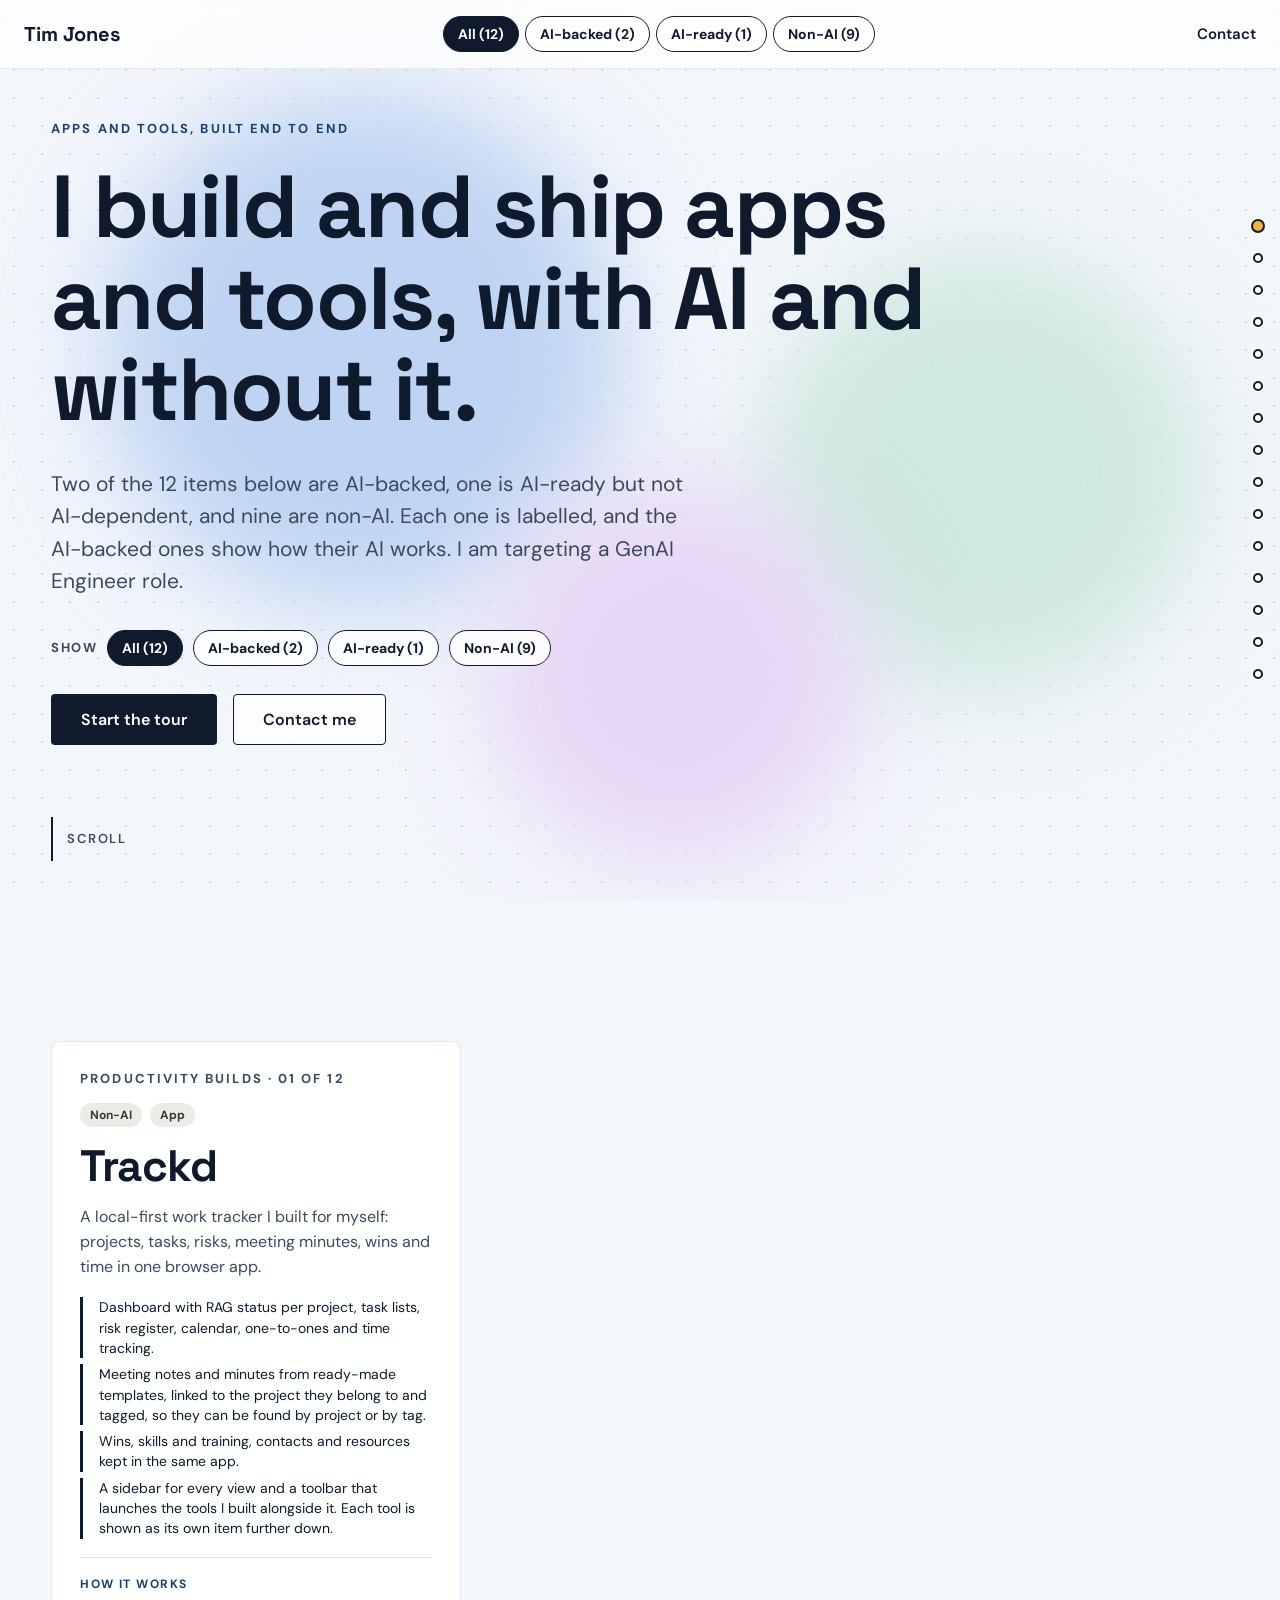
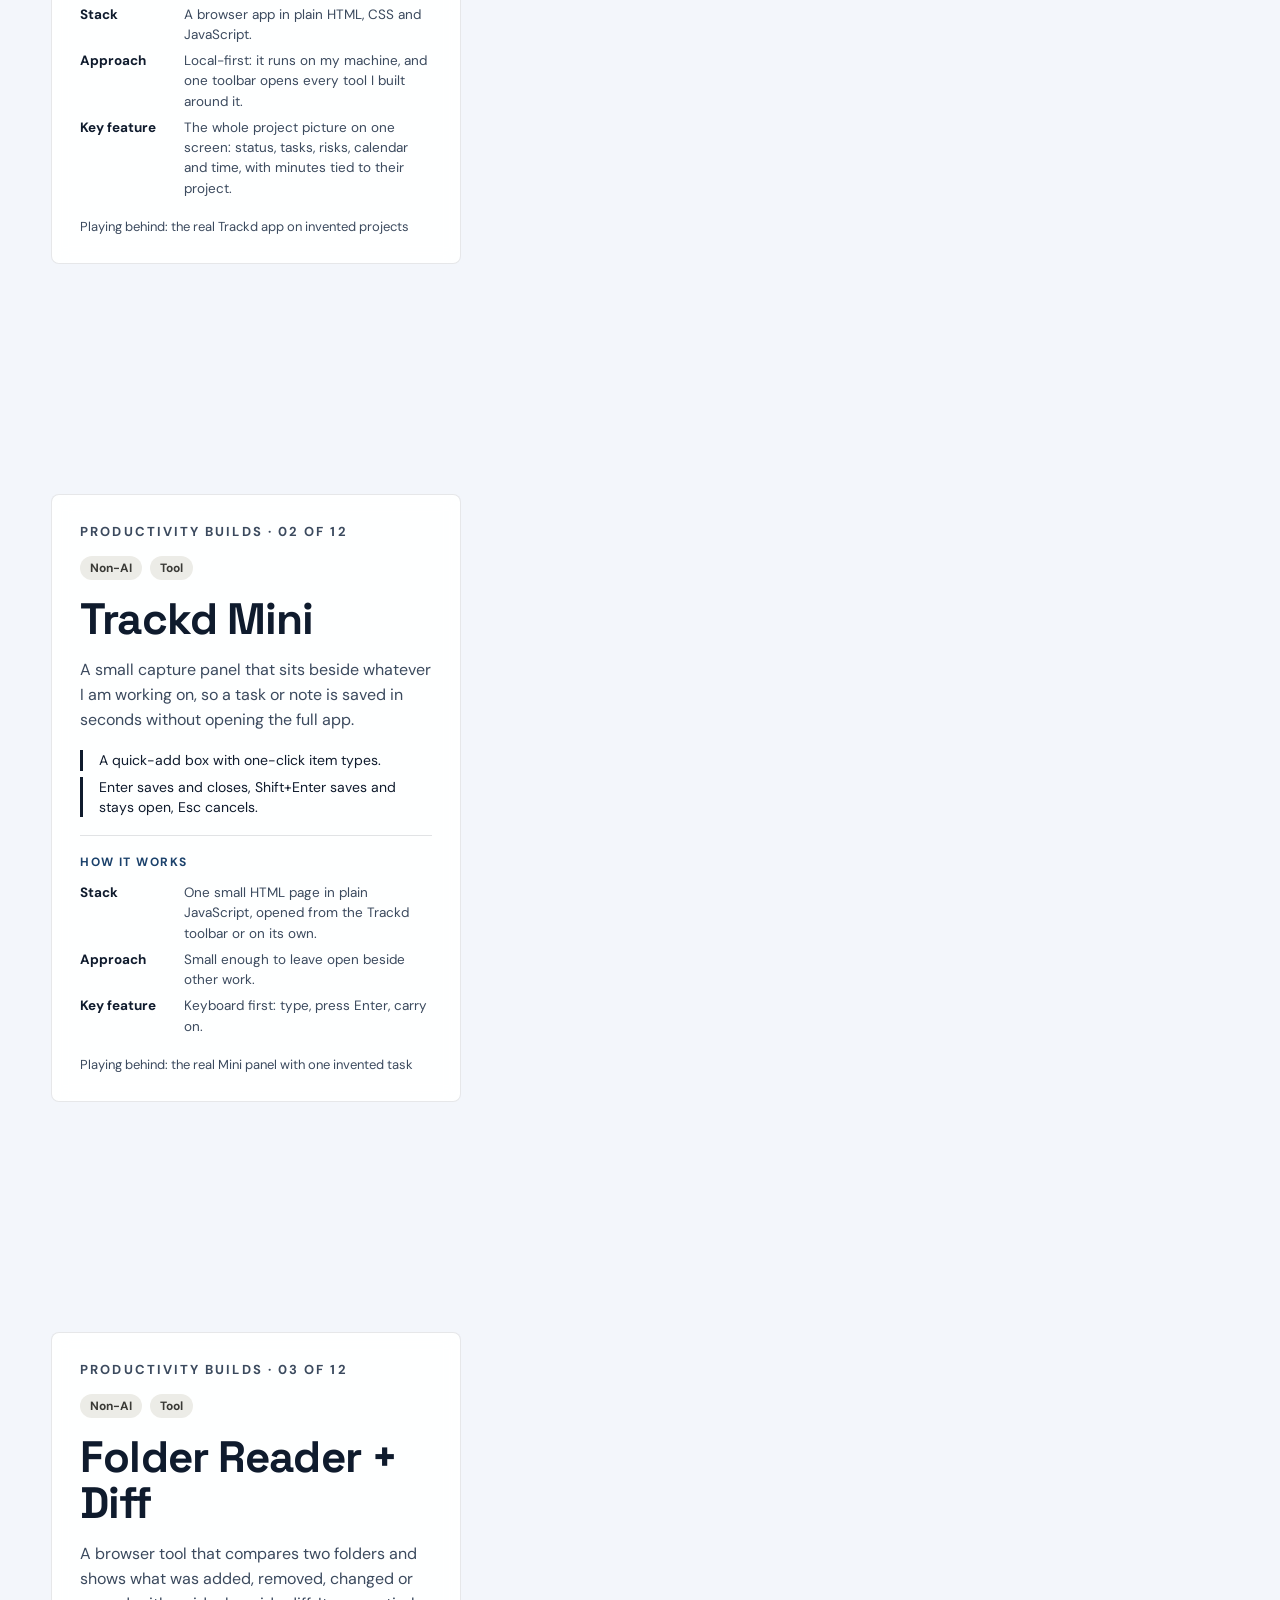
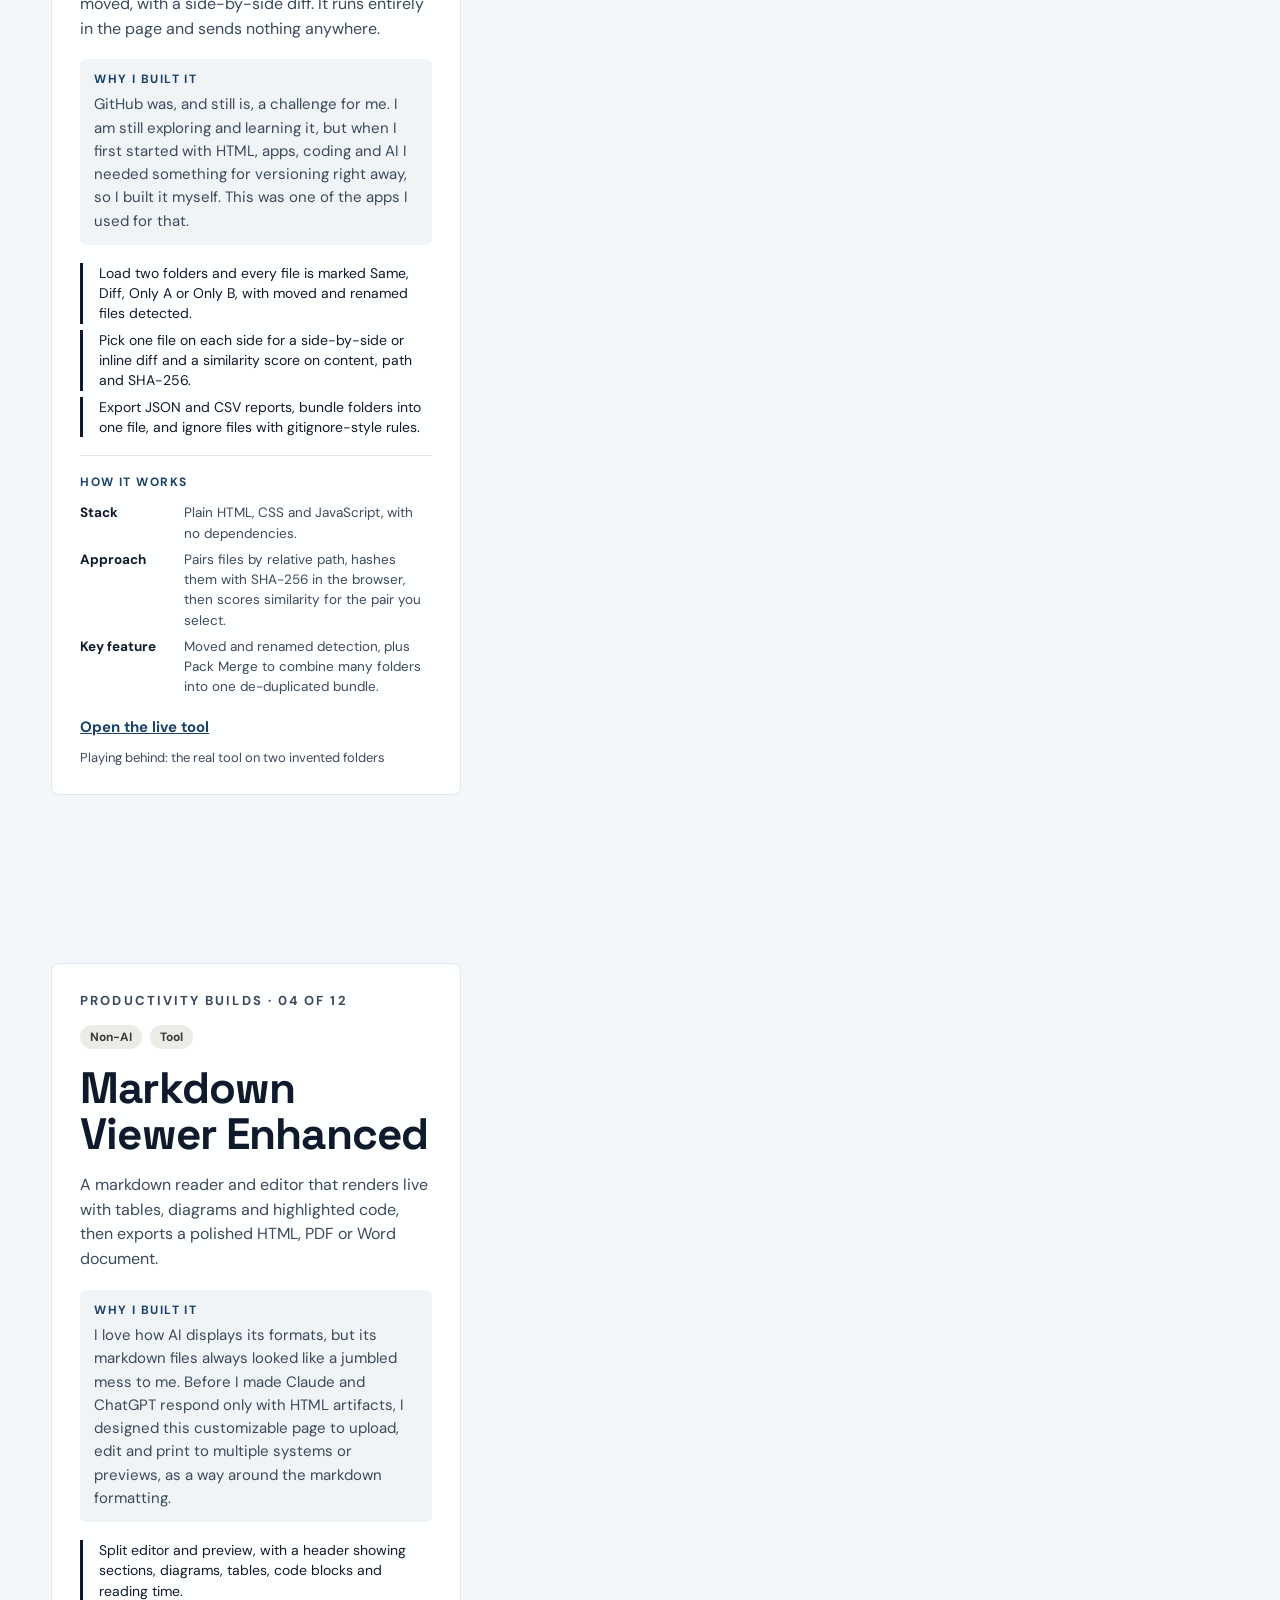
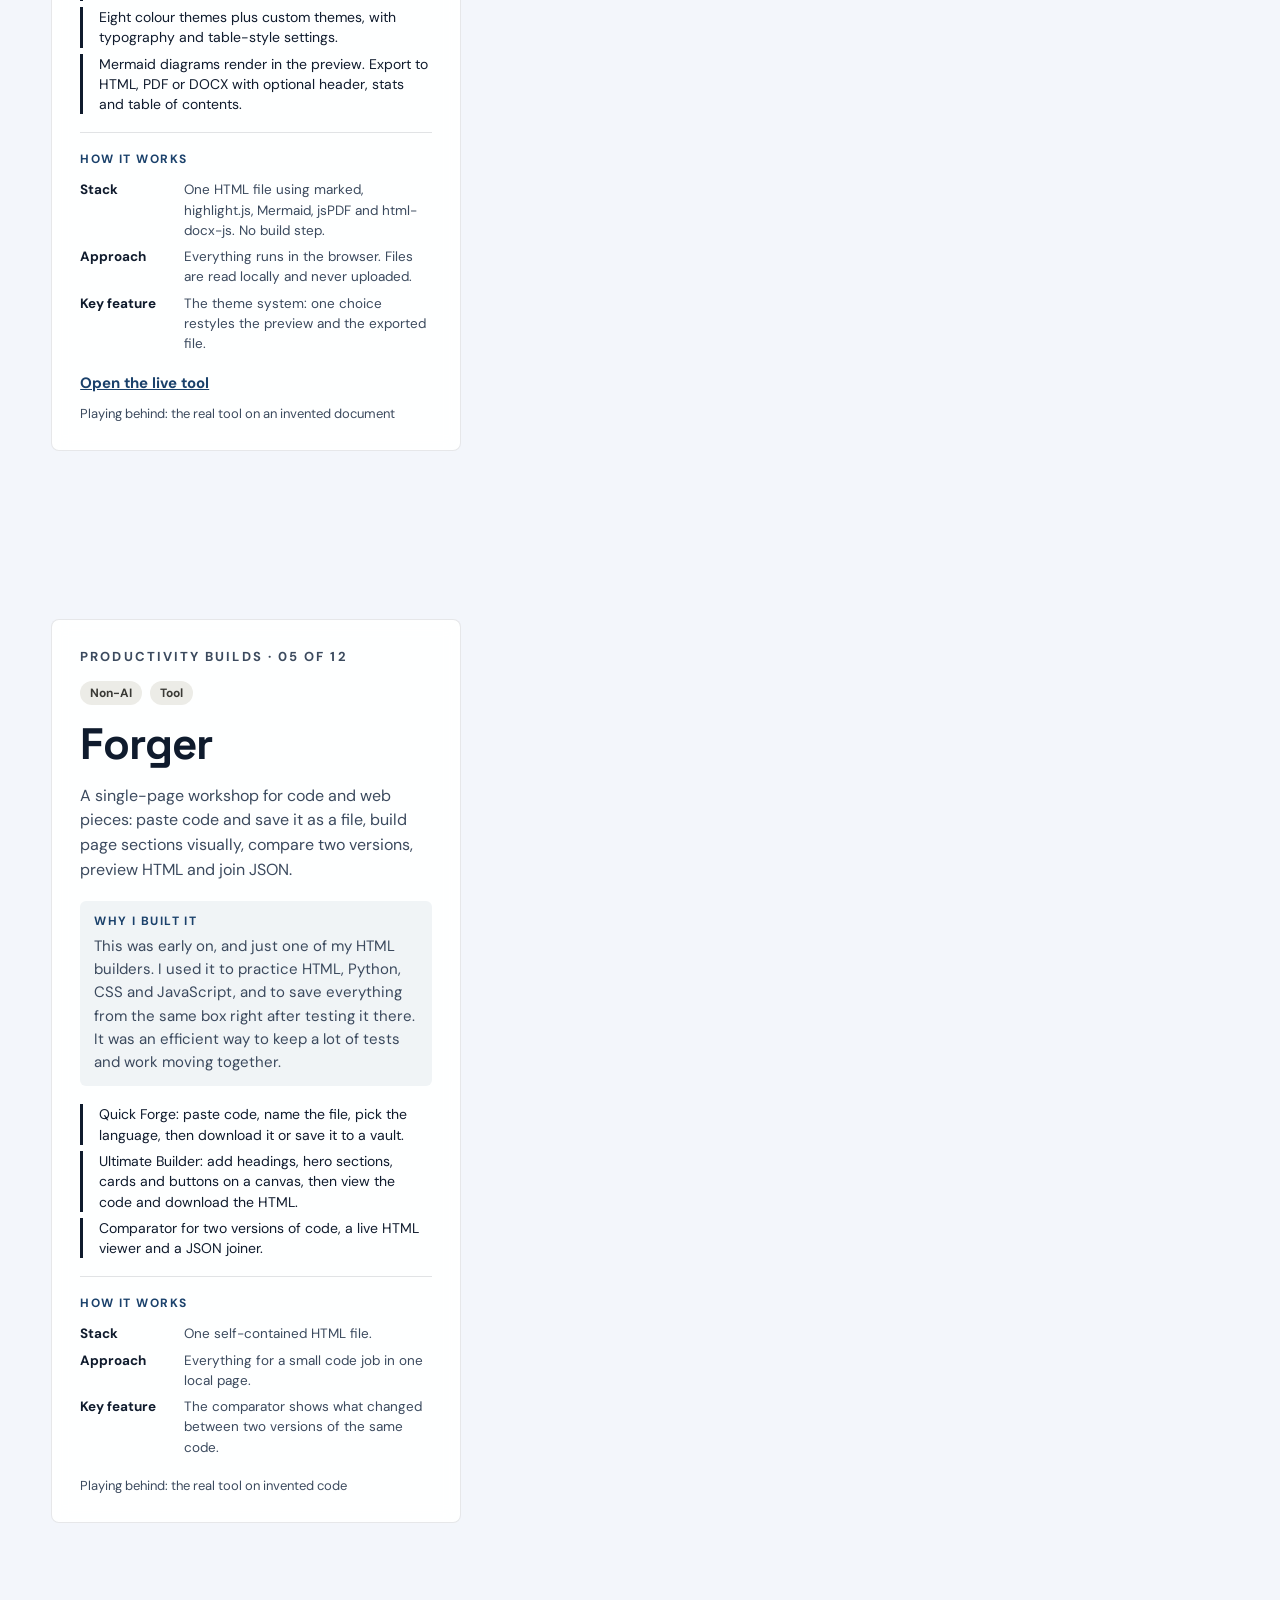
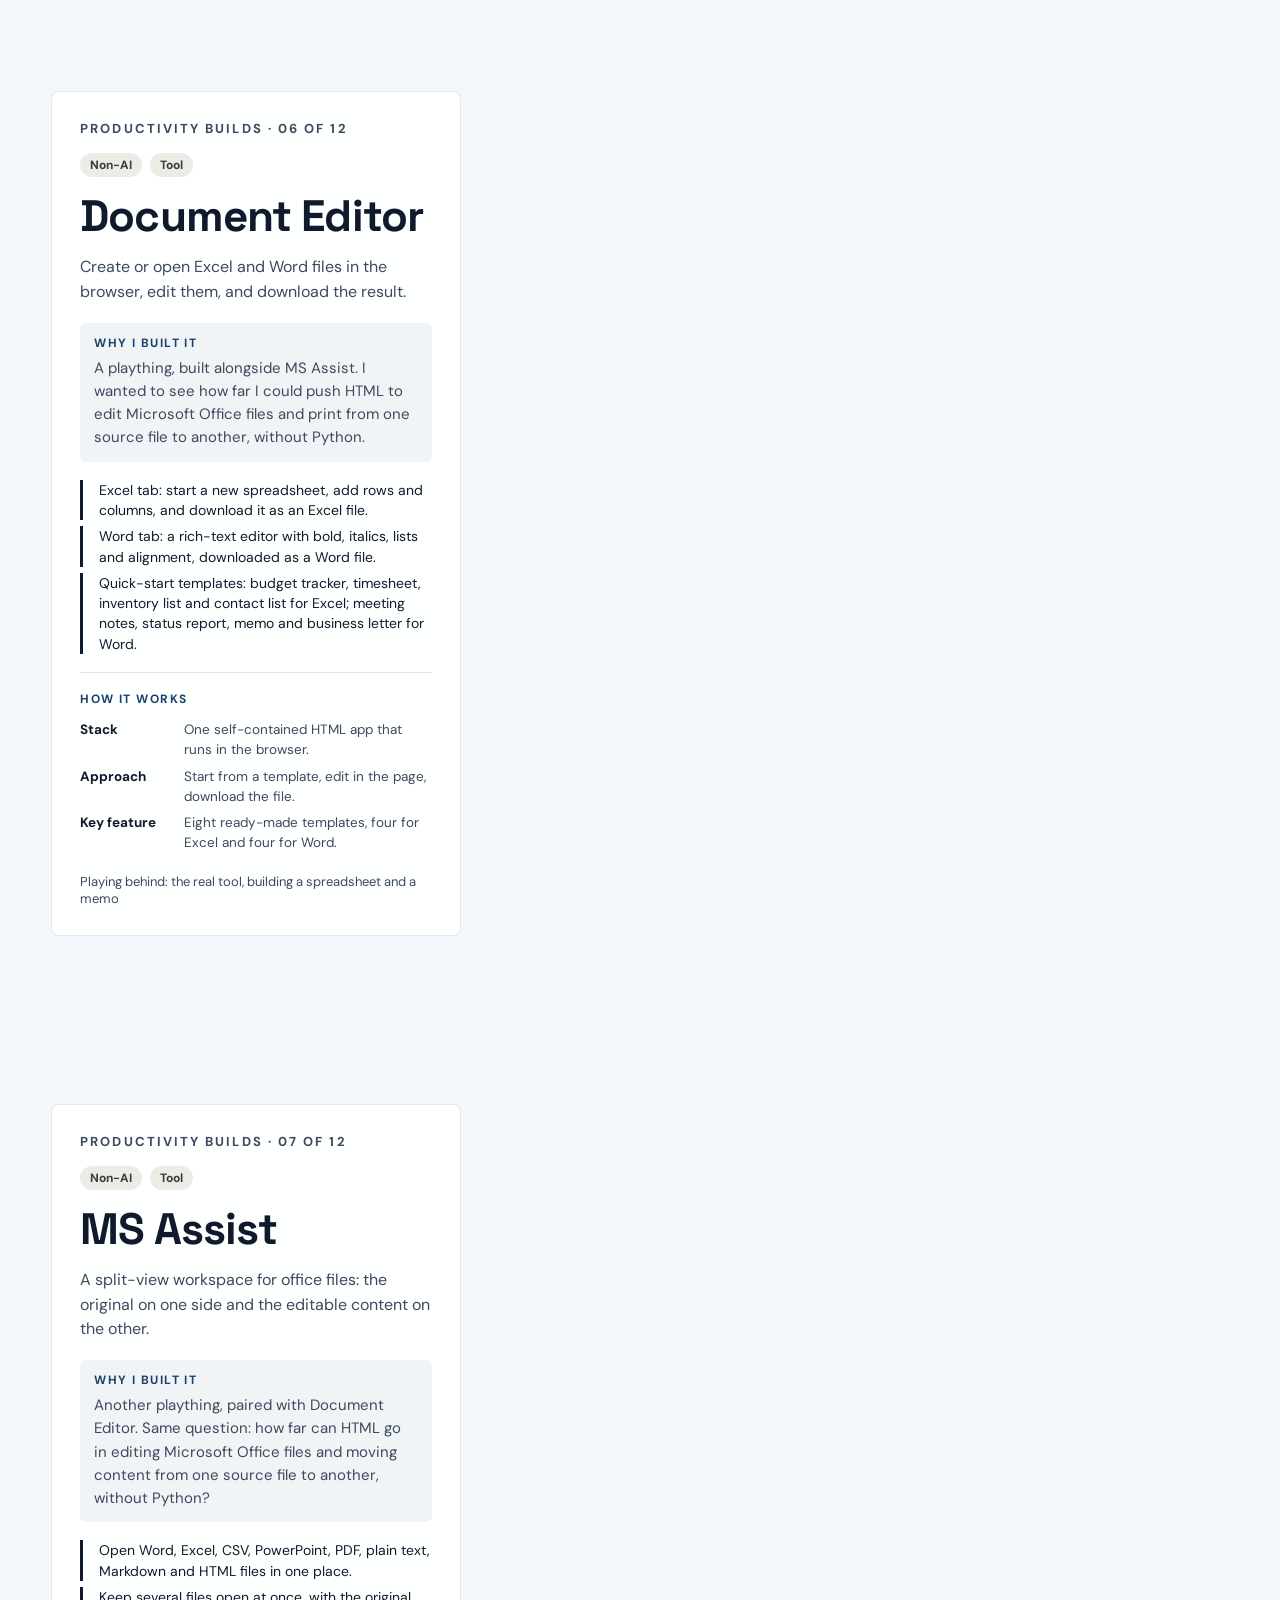
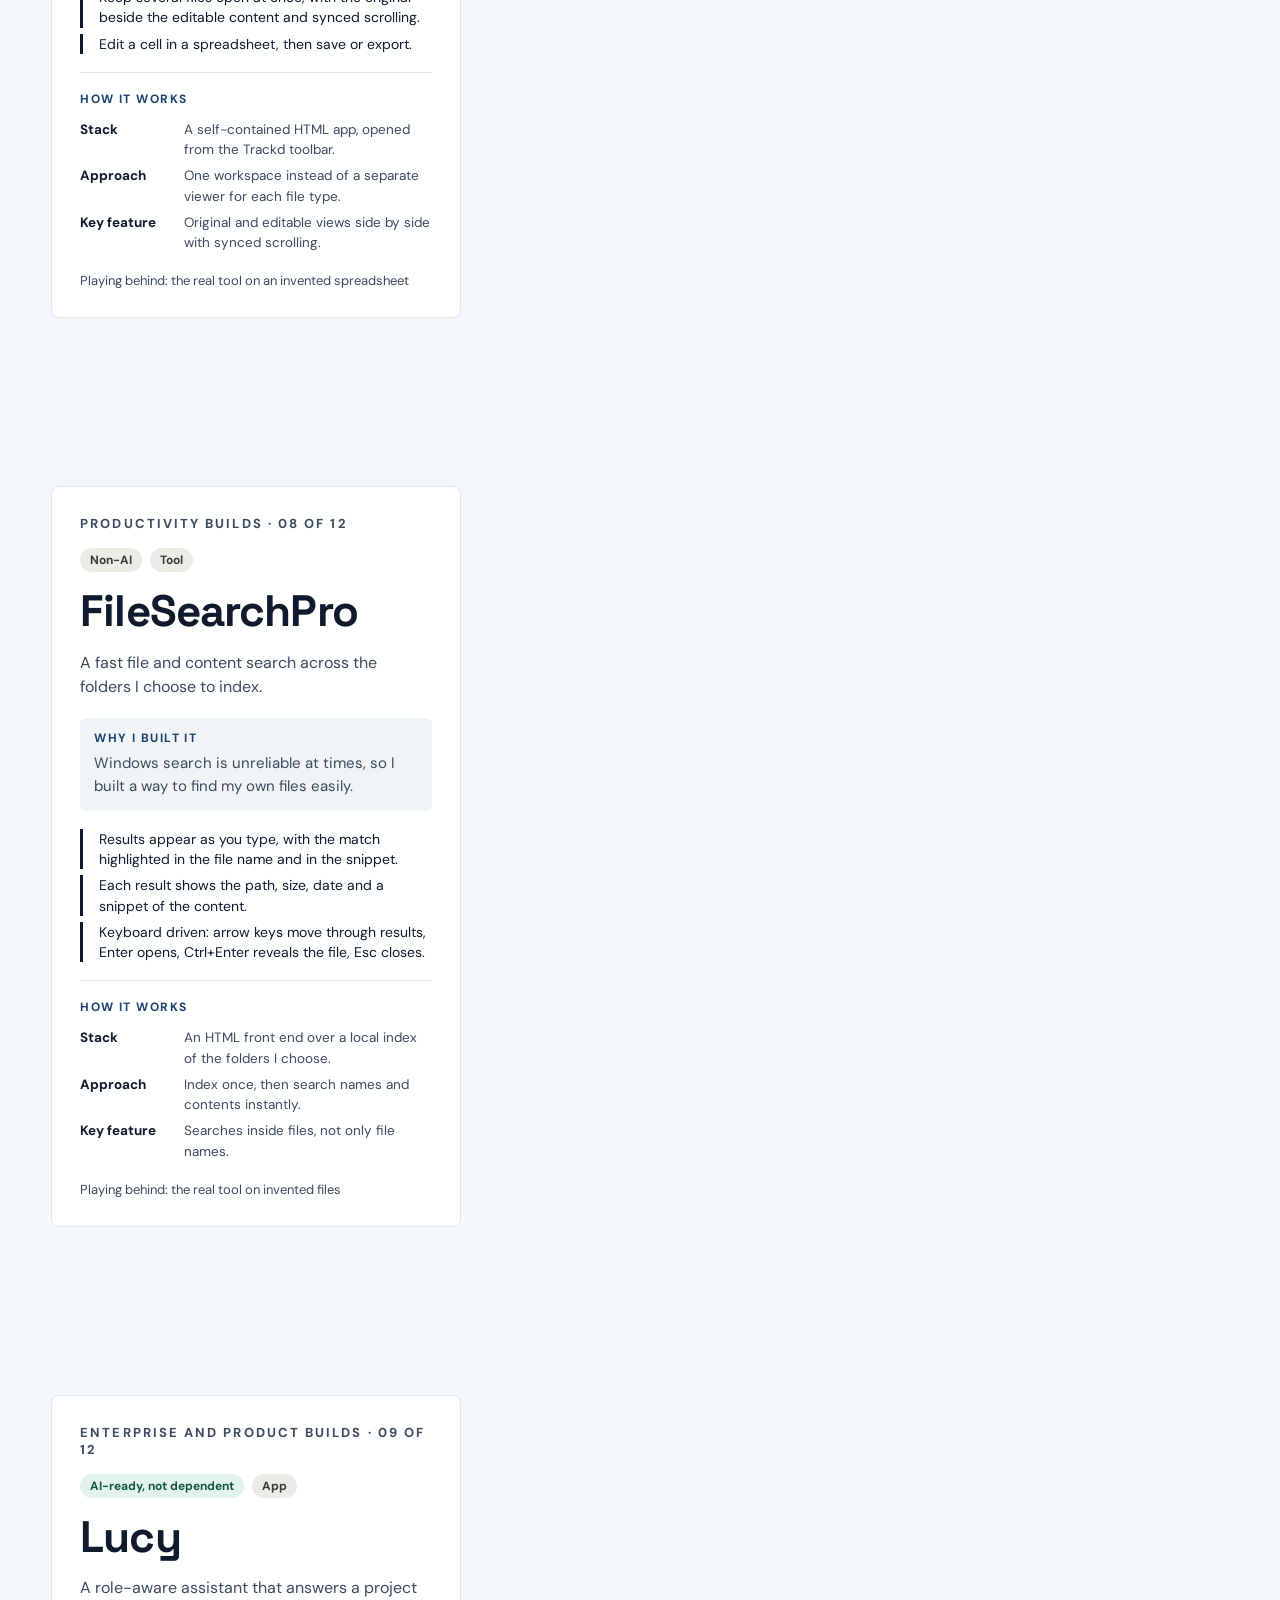
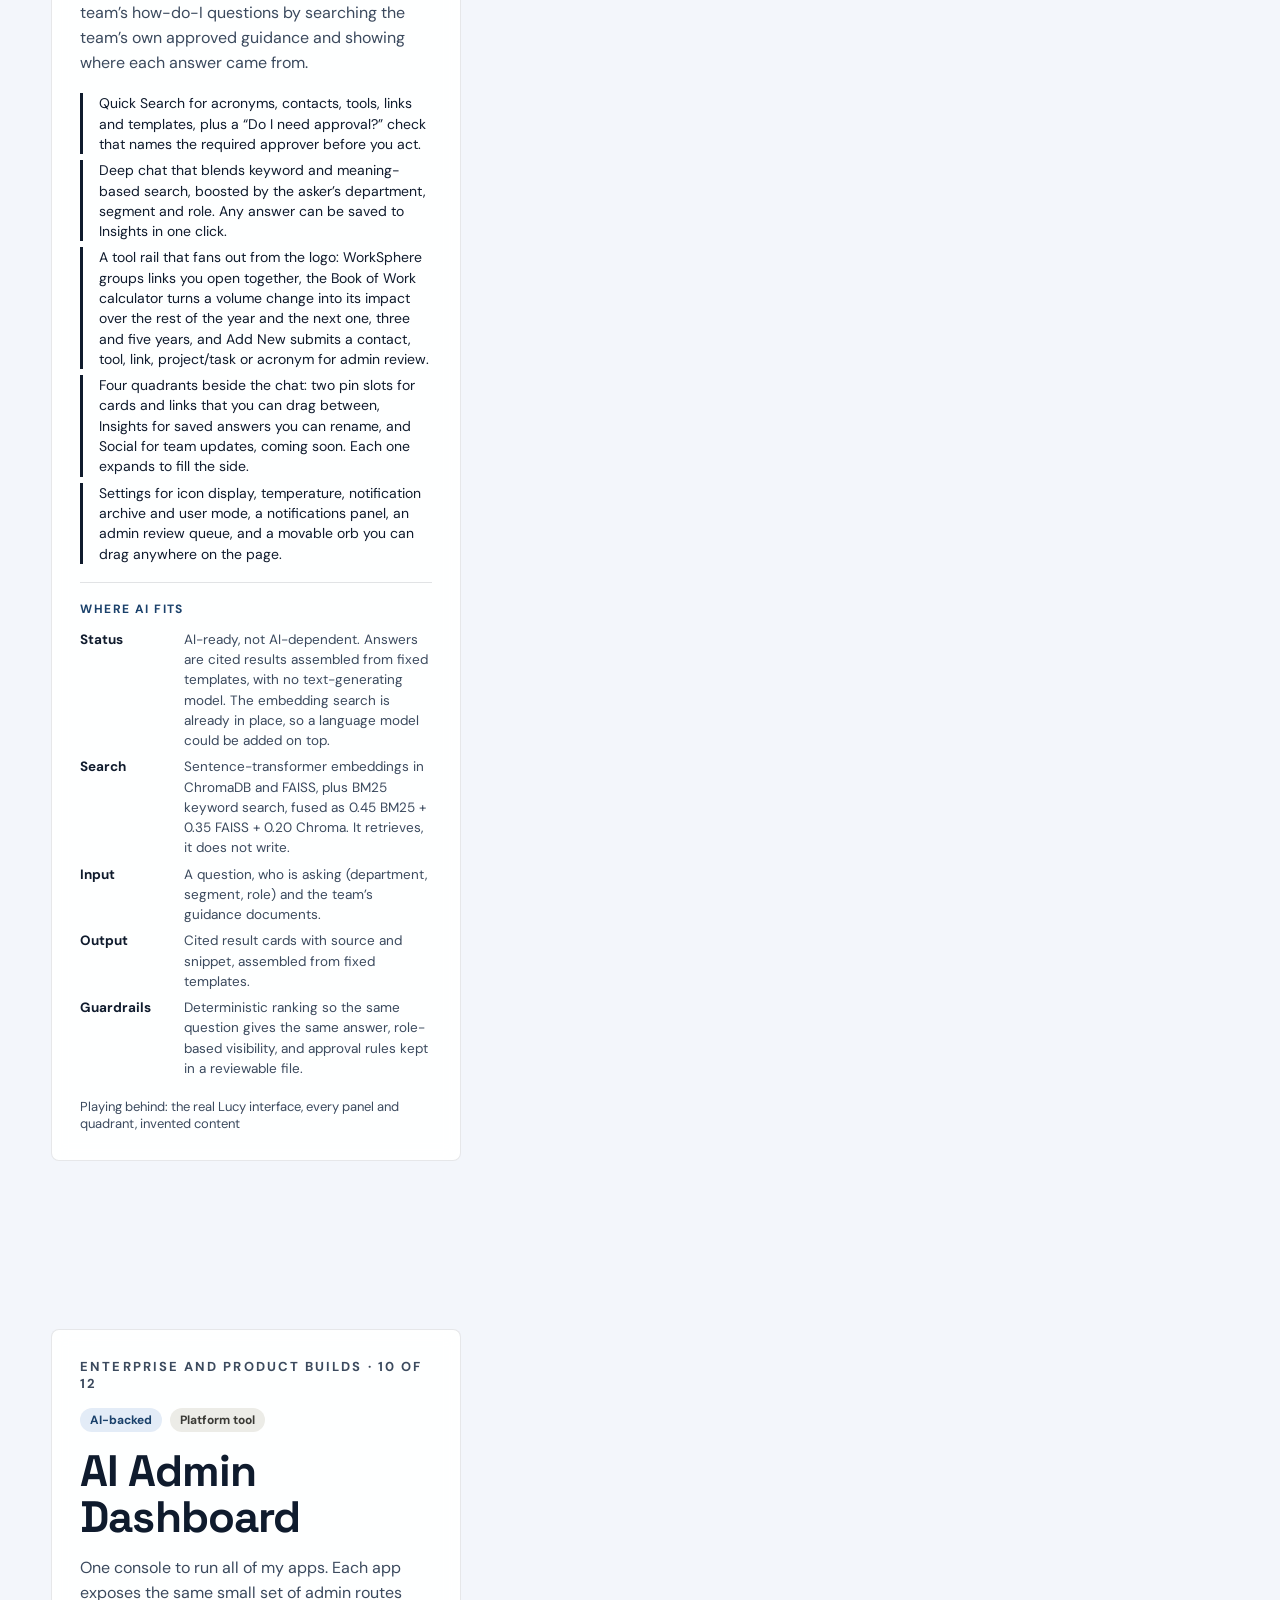
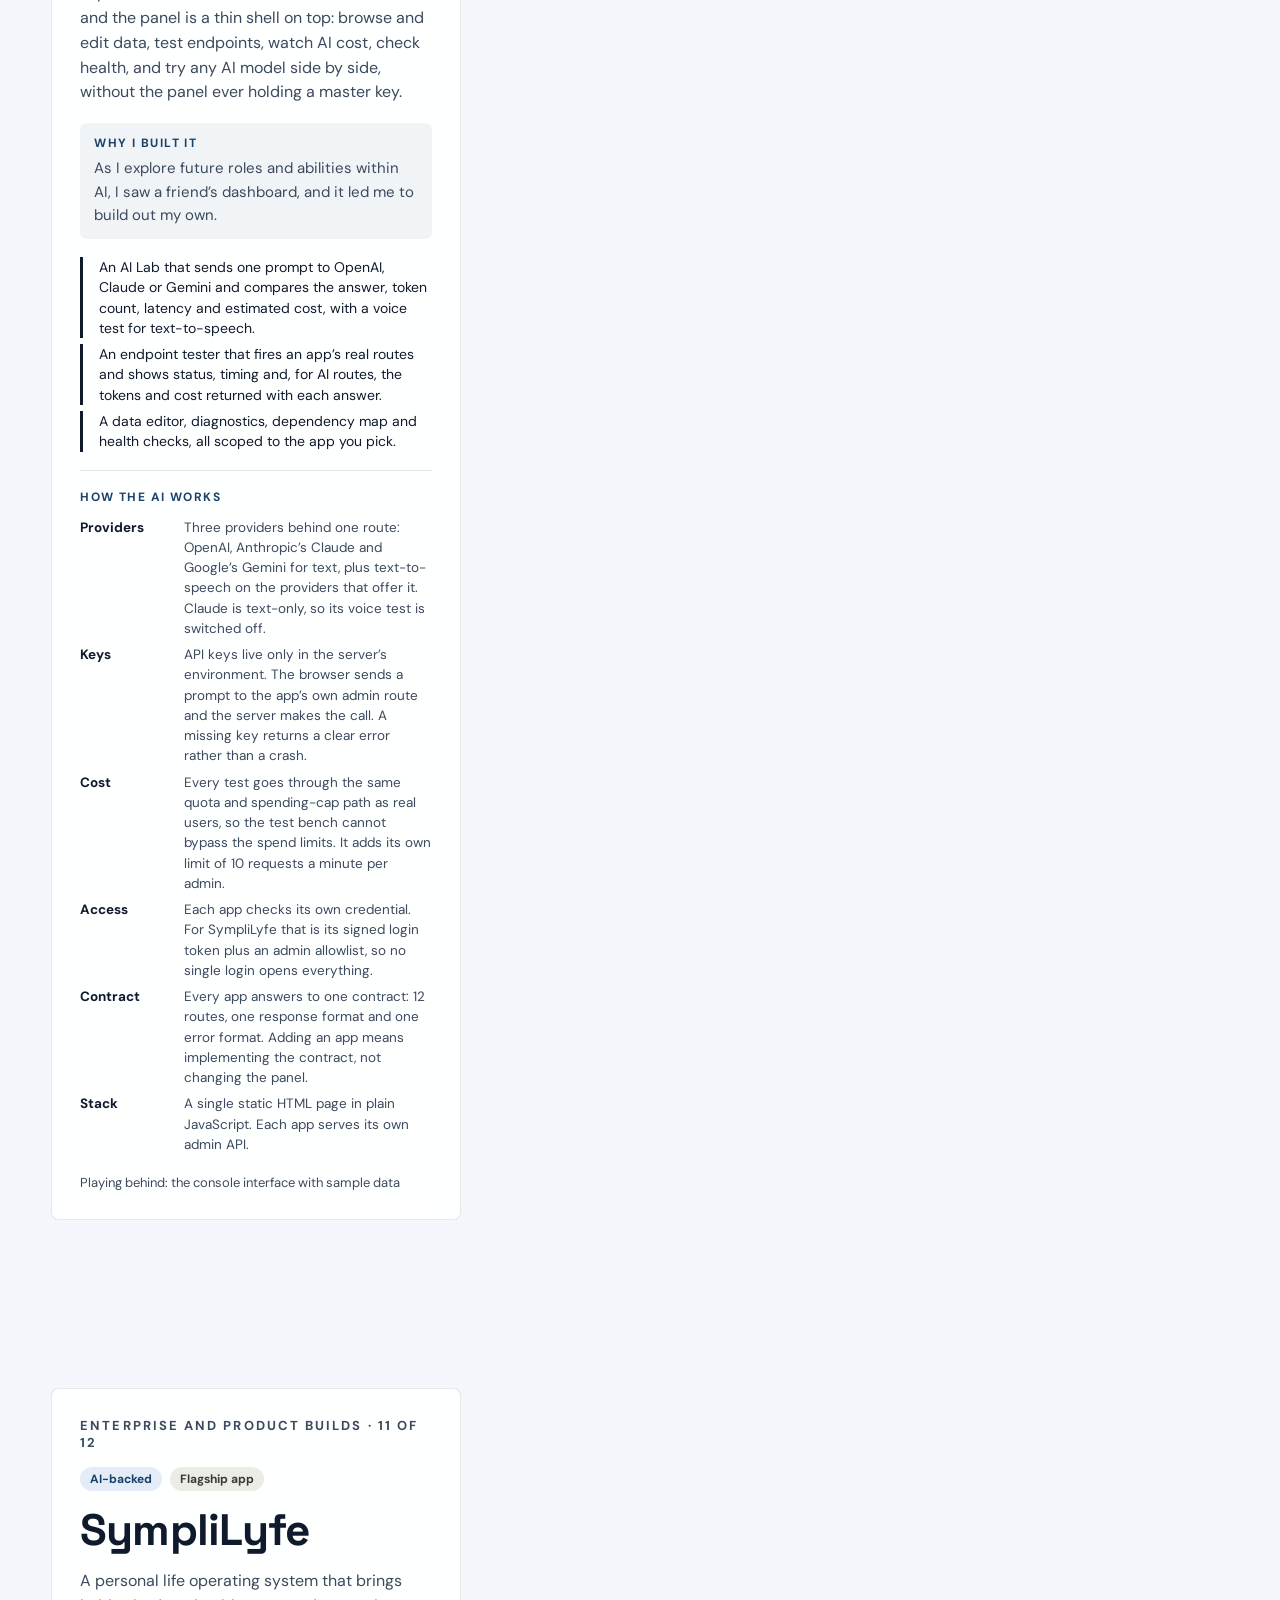
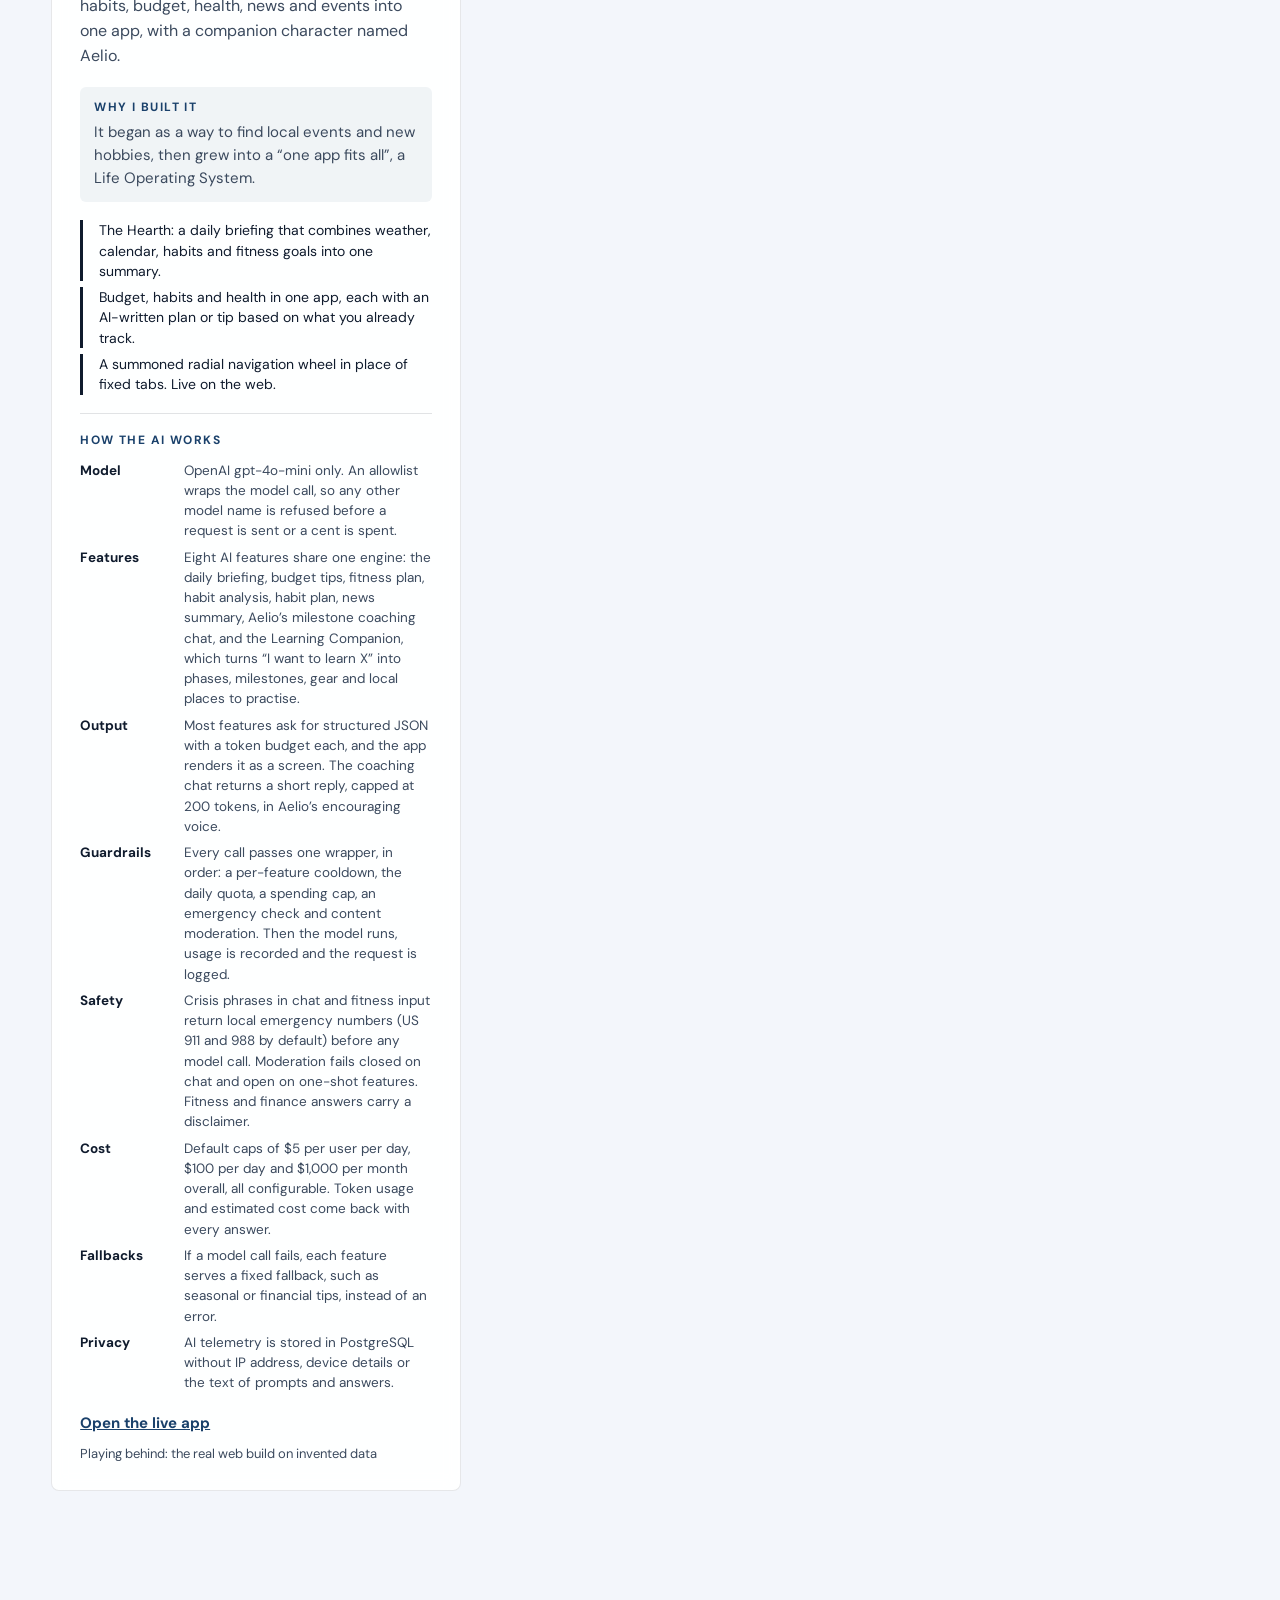
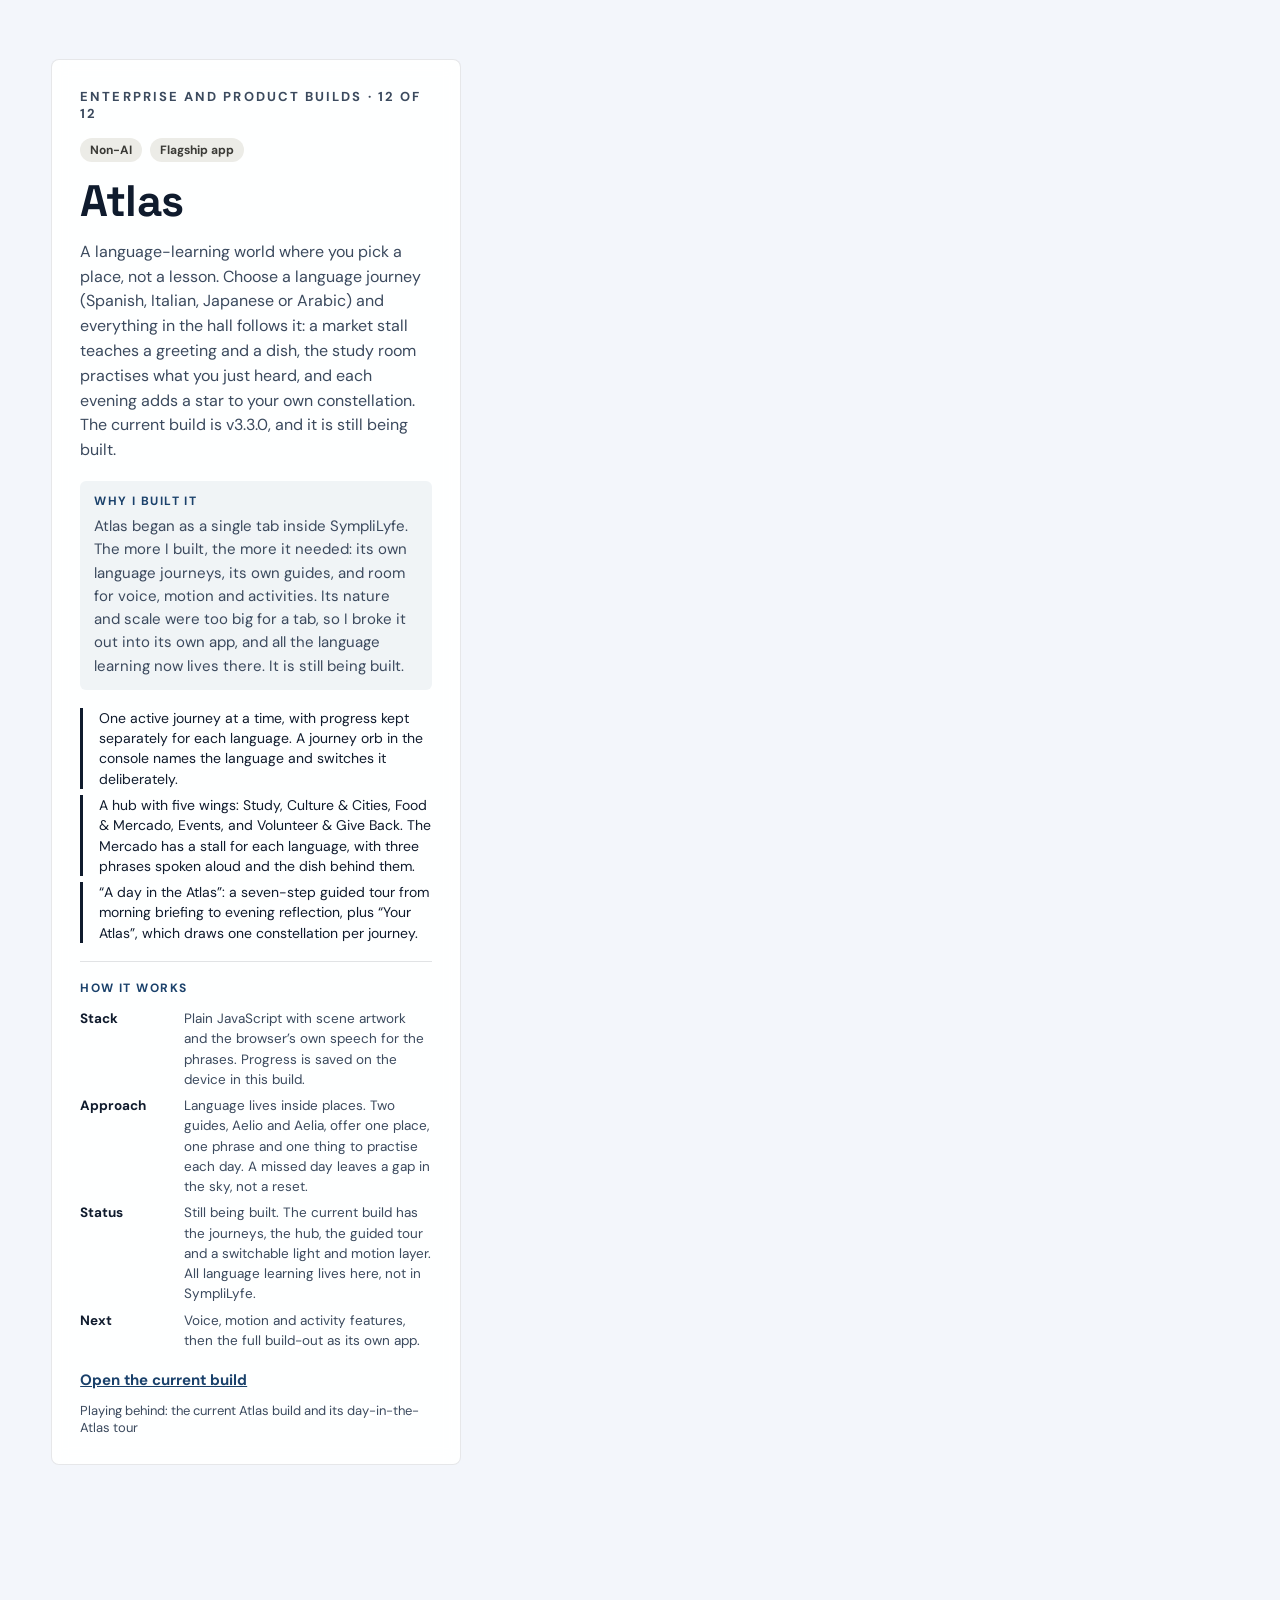
==== commit f9cc54fc: "v1.3.1: origin lines, full Lucy footage, Atlas wording and clip, remove placeholders Co-Authored-By:" ====
--- a/index.html
+++ b/index.html
@@ -62,8 +62,8 @@
 </head>
 <body>
 <div id="app" style="font-family: 'DM Sans', system-ui, sans-serif; color: #0F1B2D; width: 100%; position: relative">
-<div style="font-family: &quot;DM Sans&quot;, system-ui, sans-serif; color: rgb(15, 27, 45); width: 100%; position: relative;"><div id="layers" aria-hidden="true" style="position: fixed; inset: 0px; z-index: 0; pointer-events: none; overflow: hidden;"><div style="position: absolute; inset: 0px; overflow: hidden; transition: opacity 0.9s; opacity: 1; background: radial-gradient(rgba(15, 27, 45, 0.14) 1px, transparent 1px) 0% 0% / 28px 28px rgb(243, 246, 251);"><div style="position: absolute; width: 520px; height: 520px; left: 8%; top: 10%; border-radius: 50%; background: rgb(191, 212, 242); filter: blur(50px); animation: 18s ease-in-out 0s infinite normal none running drift;"></div><div style="position: absolute; width: 440px; height: 440px; right: 6%; top: 28%; border-radius: 50%; background: rgb(207, 232, 224); filter: blur(50px); animation: 23s ease-in-out 0s infinite reverse none running drift;"></div><div style="position: absolute; width: 380px; height: 380px; left: 38%; bottom: 4%; border-radius: 50%; background: rgb(230, 215, 245); filter: blur(50px); animation: 27s ease-in-out 0s infinite normal none running drift;"></div></div><div style="position: absolute; inset: 0px; overflow: hidden; transition: opacity 0.9s; opacity: 0; background: radial-gradient(rgba(15, 27, 45, 0.14) 1px, transparent 1px) 0% 0% / 28px 28px rgb(243, 246, 251);"><div style="position: absolute; width: 520px; height: 520px; left: 8%; top: 10%; border-radius: 50%; background: rgb(242, 217, 191); filter: blur(50px); animation: 18s ease-in-out 0s infinite normal none running drift;"></div><div style="position: absolute; width: 440px; height: 440px; right: 6%; top: 28%; border-radius: 50%; background: rgb(191, 212, 242); filter: blur(50px); animation: 23s ease-in-out 0s infinite reverse none running drift;"></div><div style="position: absolute; width: 380px; height: 380px; left: 38%; bottom: 4%; border-radius: 50%; background: rgb(215, 232, 207); filter: blur(50px); animation: 27s ease-in-out 0s infinite normal none running drift;"></div></div><div style="position: absolute; inset: 0px; overflow: hidden; transition: opacity 0.9s; opacity: 0; background: rgb(30, 23, 64);"><div class="zone"><div class="demo"><div style="background: rgb(27, 29, 36); border-radius: 12px; overflow: hidden; border: 1px solid rgba(255, 255, 255, 0.14); box-shadow: rgba(0, 0, 0, 0.45) 0px 18px 50px;"><div style="height: 28px; display: flex; align-items: center; gap: 6px; padding: 0px 12px; background: rgb(42, 45, 54); font-family: &quot;DM Sans&quot;, system-ui, sans-serif;"><span style="width: 10px; height: 10px; border-radius: 50%; background: rgb(255, 95, 87);"></span><span style="width: 10px; height: 10px; border-radius: 50%; background: rgb(254, 188, 46);"></span><span style="width: 10px; height: 10px; border-radius: 50%; background: rgb(40, 200, 64);"></span><span style="margin-left: 10px; font-size: 12px; color: rgb(167, 176, 192);">Lucy · Project Management HUB</span></div><video data-v="1" src="assets/demo_lucy.mp4" poster="assets/poster_lucy.jpg" loop="" playsinline="" preload="metadata" style="display: block; width: 100%; aspect-ratio: 16 / 10; object-fit: cover; background: rgb(0, 0, 0);"></video></div><div style="margin-top: 10px; font-size: 12px; color: rgba(255, 255, 255, 0.78); font-family: &quot;DM Sans&quot;, system-ui, sans-serif;">Real interface. The questions, answers and documents shown are invented.</div></div></div></div><div style="position: absolute; inset: 0px; overflow: hidden; transition: opacity 0.9s; opacity: 0; background: rgb(11, 13, 26);"><div class="zone"><div class="demo phone"><div style="border: 8px solid rgb(10, 11, 16); border-radius: 38px; overflow: hidden; box-shadow: rgba(0, 0, 0, 0.5) 0px 18px 50px; background: rgb(0, 0, 0);"><video data-v="2" src="assets/demo_sl.mp4" poster="assets/poster_sl.jpg" loop="" playsinline="" preload="metadata" style="display: block; width: 100%; aspect-ratio: 430 / 900; object-fit: cover; background: rgb(0, 0, 0);"></video></div><div style="margin-top: 12px; font-size: 12px; color: rgba(255, 255, 255, 0.78); font-family: &quot;DM Sans&quot;, system-ui, sans-serif;">The real SympliLyfe web build, running on invented data.</div></div></div></div><div style="position: absolute; inset: 0px; overflow: hidden; transition: opacity 0.9s; opacity: 0; background: rgb(23, 16, 48);"><div class="zone"><div class="demo"><div style="background: rgb(27, 29, 36); border-radius: 12px; overflow: hidden; border: 1px solid rgba(255, 255, 255, 0.14); box-shadow: rgba(0, 0, 0, 0.45) 0px 18px 50px;"><div style="height: 28px; display: flex; align-items: center; gap: 6px; padding: 0px 12px; background: rgb(42, 45, 54); font-family: &quot;DM Sans&quot;, system-ui, sans-serif;"><span style="width: 10px; height: 10px; border-radius: 50%; background: rgb(255, 95, 87);"></span><span style="width: 10px; height: 10px; border-radius: 50%; background: rgb(254, 188, 46);"></span><span style="width: 10px; height: 10px; border-radius: 50%; background: rgb(40, 200, 64);"></span><span style="margin-left: 10px; font-size: 12px; color: rgb(167, 176, 192);">The Atlas · prototype v3.3.0</span></div><video data-v="3" src="assets/demo_atlas.mp4" poster="assets/poster_atlas.jpg" loop="" playsinline="" preload="metadata" style="display: block; width: 100%; aspect-ratio: 16 / 10; object-fit: cover; background: rgb(0, 0, 0);"></video></div><div style="margin-top: 10px; font-size: 12px; color: rgba(255, 255, 255, 0.78); font-family: &quot;DM Sans&quot;, system-ui, sans-serif;">The interactive prototype (v3.3.0), running as built, with its Spanish journey and day-in-the-Atlas tour. The content shown is seeded.</div></div></div></div><div style="position: absolute; inset: 0px; overflow: hidden; transition: opacity 0.9s; opacity: 0; background: rgb(20, 22, 28);"><div class="zone"><div class="demo"><div style="background: rgb(27, 29, 36); border-radius: 12px; overflow: hidden; border: 1px solid rgba(255, 255, 255, 0.14); box-shadow: rgba(0, 0, 0, 0.45) 0px 18px 50px;"><div style="height: 28px; display: flex; align-items: center; gap: 6px; padding: 0px 12px; background: rgb(42, 45, 54); font-family: &quot;DM Sans&quot;, system-ui, sans-serif;"><span style="width: 10px; height: 10px; border-radius: 50%; background: rgb(255, 95, 87);"></span><span style="width: 10px; height: 10px; border-radius: 50%; background: rgb(254, 188, 46);"></span><span style="width: 10px; height: 10px; border-radius: 50%; background: rgb(40, 200, 64);"></span><span style="margin-left: 10px; font-size: 12px; color: rgb(167, 176, 192);">Trackd</span></div><video data-v="4" src="assets/demo_trackd.mp4" poster="assets/poster_trackd.jpg" loop="" playsinline="" preload="metadata" style="display: block; width: 100%; aspect-ratio: 16 / 10; object-fit: cover; background: rgb(0, 0, 0);"></video></div><div style="margin-top: 10px; font-size: 12px; color: rgba(255, 255, 255, 0.78); font-family: &quot;DM Sans&quot;, system-ui, sans-serif;">The real Trackd app. Projects and tasks shown are invented.</div></div></div></div><div style="position: absolute; inset: 0px; overflow: hidden; transition: opacity 0.9s; opacity: 0; background: rgb(14, 20, 36);"><div class="zone"><div class="demo"><div style="background: rgb(27, 29, 36); border-radius: 12px; overflow: hidden; border: 1px solid rgba(255, 255, 255, 0.14); box-shadow: rgba(0, 0, 0, 0.45) 0px 18px 50px;"><div style="height: 28px; display: flex; align-items: center; gap: 6px; padding: 0px 12px; background: rgb(42, 45, 54); font-family: &quot;DM Sans&quot;, system-ui, sans-serif;"><span style="width: 10px; height: 10px; border-radius: 50%; background: rgb(255, 95, 87);"></span><span style="width: 10px; height: 10px; border-radius: 50%; background: rgb(254, 188, 46);"></span><span style="width: 10px; height: 10px; border-radius: 50%; background: rgb(40, 200, 64);"></span><span style="margin-left: 10px; font-size: 12px; color: rgb(167, 176, 192);">Folder Reader + Diff</span></div><video data-v="5" src="assets/demo_folder.mp4" poster="assets/poster_folder.jpg" loop="" playsinline="" preload="metadata" style="display: block; width: 100%; aspect-ratio: 16 / 10; object-fit: cover; background: rgb(0, 0, 0);"></video></div><div style="margin-top: 10px; font-size: 12px; color: rgba(255, 255, 255, 0.78); font-family: &quot;DM Sans&quot;, system-ui, sans-serif;">The real tool comparing two invented sample folders.</div></div></div></div><div style="position: absolute; inset: 0px; overflow: hidden; transition: opacity 0.9s; opacity: 0; background: rgb(22, 26, 51);"><div class="zone"><div class="demo"><div style="background: rgb(27, 29, 36); border-radius: 12px; overflow: hidden; border: 1px solid rgba(255, 255, 255, 0.14); box-shadow: rgba(0, 0, 0, 0.45) 0px 18px 50px;"><div style="height: 28px; display: flex; align-items: center; gap: 6px; padding: 0px 12px; background: rgb(42, 45, 54); font-family: &quot;DM Sans&quot;, system-ui, sans-serif;"><span style="width: 10px; height: 10px; border-radius: 50%; background: rgb(255, 95, 87);"></span><span style="width: 10px; height: 10px; border-radius: 50%; background: rgb(254, 188, 46);"></span><span style="width: 10px; height: 10px; border-radius: 50%; background: rgb(40, 200, 64);"></span><span style="margin-left: 10px; font-size: 12px; color: rgb(167, 176, 192);">MD Viewer Enhanced</span></div><video data-v="6" src="assets/demo_md.mp4" poster="assets/poster_md.jpg" loop="" playsinline="" preload="metadata" style="display: block; width: 100%; aspect-ratio: 16 / 10; object-fit: cover; background: rgb(0, 0, 0);"></video></div><div style="margin-top: 10px; font-size: 12px; color: rgba(255, 255, 255, 0.78); font-family: &quot;DM Sans&quot;, system-ui, sans-serif;">The real tool rendering an invented document.</div></div></div></div><div style="position: absolute; inset: 0px; overflow: hidden; transition: opacity 0.9s; opacity: 0; background: rgb(10, 10, 15);"><div class="zone"><div class="demo"><div style="background: rgb(27, 29, 36); border-radius: 12px; overflow: hidden; border: 1px solid rgba(255, 255, 255, 0.14); box-shadow: rgba(0, 0, 0, 0.45) 0px 18px 50px;"><div style="height: 28px; display: flex; align-items: center; gap: 6px; padding: 0px 12px; background: rgb(42, 45, 54); font-family: &quot;DM Sans&quot;, system-ui, sans-serif;"><span style="width: 10px; height: 10px; border-radius: 50%; background: rgb(255, 95, 87);"></span><span style="width: 10px; height: 10px; border-radius: 50%; background: rgb(254, 188, 46);"></span><span style="width: 10px; height: 10px; border-radius: 50%; background: rgb(40, 200, 64);"></span><span style="margin-left: 10px; font-size: 12px; color: rgb(167, 176, 192);">Trackd Mini</span></div><video data-v="7" src="assets/demo_mini.mp4" poster="assets/poster_mini.jpg" loop="" playsinline="" preload="metadata" style="display: block; width: 100%; aspect-ratio: 16 / 10; object-fit: cover; background: rgb(0, 0, 0);"></video></div><div style="margin-top: 10px; font-size: 12px; color: rgba(255, 255, 255, 0.78); font-family: &quot;DM Sans&quot;, system-ui, sans-serif;">The real Mini panel with one invented task being typed.</div></div></div></div><div style="position: absolute; inset: 0px; overflow: hidden; transition: opacity 0.9s; opacity: 0; background: rgb(20, 18, 43);"><div class="zone"><div class="demo"><div style="background: rgb(27, 29, 36); border-radius: 12px; overflow: hidden; border: 1px solid rgba(255, 255, 255, 0.14); box-shadow: rgba(0, 0, 0, 0.45) 0px 18px 50px;"><div style="height: 28px; display: flex; align-items: center; gap: 6px; padding: 0px 12px; background: rgb(42, 45, 54); font-family: &quot;DM Sans&quot;, system-ui, sans-serif;"><span style="width: 10px; height: 10px; border-radius: 50%; background: rgb(255, 95, 87);"></span><span style="width: 10px; height: 10px; border-radius: 50%; background: rgb(254, 188, 46);"></span><span style="width: 10px; height: 10px; border-radius: 50%; background: rgb(40, 200, 64);"></span><span style="margin-left: 10px; font-size: 12px; color: rgb(167, 176, 192);">Forger</span></div><video data-v="8" src="assets/demo_forger.mp4" poster="assets/poster_forger.jpg" loop="" playsinline="" preload="metadata" style="display: block; width: 100%; aspect-ratio: 16 / 10; object-fit: cover; background: rgb(0, 0, 0);"></video></div><div style="margin-top: 10px; font-size: 12px; color: rgba(255, 255, 255, 0.78); font-family: &quot;DM Sans&quot;, system-ui, sans-serif;">The real tool on invented code and a sample page.</div></div></div></div><div style="position: absolute; inset: 0px; overflow: hidden; transition: opacity 0.9s; opacity: 0; background: rgb(26, 24, 54);"><div class="zone"><div class="demo"><div style="background: rgb(27, 29, 36); border-radius: 12px; overflow: hidden; border: 1px solid rgba(255, 255, 255, 0.14); box-shadow: rgba(0, 0, 0, 0.45) 0px 18px 50px;"><div style="height: 28px; display: flex; align-items: center; gap: 6px; padding: 0px 12px; background: rgb(42, 45, 54); font-family: &quot;DM Sans&quot;, system-ui, sans-serif;"><span style="width: 10px; height: 10px; border-radius: 50%; background: rgb(255, 95, 87);"></span><span style="width: 10px; height: 10px; border-radius: 50%; background: rgb(254, 188, 46);"></span><span style="width: 10px; height: 10px; border-radius: 50%; background: rgb(40, 200, 64);"></span><span style="margin-left: 10px; font-size: 12px; color: rgb(167, 176, 192);">Document Editor</span></div><video data-v="9" src="assets/demo_docedit.mp4" poster="assets/poster_docedit.jpg" loop="" playsinline="" preload="metadata" style="display: block; width: 100%; aspect-ratio: 16 / 10; object-fit: cover; background: rgb(0, 0, 0);"></video></div><div style="margin-top: 10px; font-size: 12px; color: rgba(255, 255, 255, 0.78); font-family: &quot;DM Sans&quot;, system-ui, sans-serif;">The real tool: a new spreadsheet, a budget template and a meeting-notes template.</div></div></div></div><div style="position: absolute; inset: 0px; overflow: hidden; transition: opacity 0.9s; opacity: 0; background: rgb(27, 23, 64);"><div class="zone"><div class="demo"><div style="background: rgb(27, 29, 36); border-radius: 12px; overflow: hidden; border: 1px solid rgba(255, 255, 255, 0.14); box-shadow: rgba(0, 0, 0, 0.45) 0px 18px 50px;"><div style="height: 28px; display: flex; align-items: center; gap: 6px; padding: 0px 12px; background: rgb(42, 45, 54); font-family: &quot;DM Sans&quot;, system-ui, sans-serif;"><span style="width: 10px; height: 10px; border-radius: 50%; background: rgb(255, 95, 87);"></span><span style="width: 10px; height: 10px; border-radius: 50%; background: rgb(254, 188, 46);"></span><span style="width: 10px; height: 10px; border-radius: 50%; background: rgb(40, 200, 64);"></span><span style="margin-left: 10px; font-size: 12px; color: rgb(167, 176, 192);">MS Assist</span></div><video data-v="10" src="assets/demo_msassist.mp4" poster="assets/poster_msassist.jpg" loop="" playsinline="" preload="metadata" style="display: block; width: 100%; aspect-ratio: 16 / 10; object-fit: cover; background: rgb(0, 0, 0);"></video></div><div style="margin-top: 10px; font-size: 12px; color: rgba(255, 255, 255, 0.78); font-family: &quot;DM Sans&quot;, system-ui, sans-serif;">The real tool opening an invented spreadsheet and CSV.</div></div></div></div><div style="position: absolute; inset: 0px; overflow: hidden; transition: opacity 0.9s; opacity: 0; background: rgb(11, 13, 22);"><div class="zone"><div class="demo"><div style="background: rgb(27, 29, 36); border-radius: 12px; overflow: hidden; border: 1px solid rgba(255, 255, 255, 0.14); box-shadow: rgba(0, 0, 0, 0.45) 0px 18px 50px;"><div style="height: 28px; display: flex; align-items: center; gap: 6px; padding: 0px 12px; background: rgb(42, 45, 54); font-family: &quot;DM Sans&quot;, system-ui, sans-serif;"><span style="width: 10px; height: 10px; border-radius: 50%; background: rgb(255, 95, 87);"></span><span style="width: 10px; height: 10px; border-radius: 50%; background: rgb(254, 188, 46);"></span><span style="width: 10px; height: 10px; border-radius: 50%; background: rgb(40, 200, 64);"></span><span style="margin-left: 10px; font-size: 12px; color: rgb(167, 176, 192);">FileSearchPro</span></div><video data-v="11" src="assets/demo_filesearch.mp4" poster="assets/poster_filesearch.jpg" loop="" playsinline="" preload="metadata" style="display: block; width: 100%; aspect-ratio: 16 / 10; object-fit: cover; background: rgb(0, 0, 0);"></video></div><div style="margin-top: 10px; font-size: 12px; color: rgba(255, 255, 255, 0.78); font-family: &quot;DM Sans&quot;, system-ui, sans-serif;">The real tool searching invented files.</div></div></div></div><div style="position: absolute; inset: 0px; overflow: hidden; transition: opacity 0.9s; opacity: 0; background: rgb(20, 26, 38);"><div class="zone"><div class="demo"><div style="background: rgb(27, 29, 36); border-radius: 12px; overflow: hidden; border: 1px solid rgba(255, 255, 255, 0.14); box-shadow: rgba(0, 0, 0, 0.45) 0px 18px 50px;"><div style="height: 28px; display: flex; align-items: center; gap: 6px; padding: 0px 12px; background: rgb(42, 45, 54); font-family: &quot;DM Sans&quot;, system-ui, sans-serif;"><span style="width: 10px; height: 10px; border-radius: 50%; background: rgb(255, 95, 87);"></span><span style="width: 10px; height: 10px; border-radius: 50%; background: rgb(254, 188, 46);"></span><span style="width: 10px; height: 10px; border-radius: 50%; background: rgb(40, 200, 64);"></span><span style="margin-left: 10px; font-size: 12px; color: rgb(167, 176, 192);">AI Admin Dashboard</span></div><video data-v="14" src="assets/demo_admin.mp4" poster="assets/poster_admin.jpg" loop="" playsinline="" preload="metadata" style="display: block; width: 100%; aspect-ratio: 16 / 10; object-fit: cover; background: rgb(0, 0, 0);"></video></div><div style="margin-top: 10px; font-size: 12px; color: rgba(255, 255, 255, 0.78); font-family: &quot;DM Sans&quot;, system-ui, sans-serif;">The console interface, shown with sample data.</div></div></div></div><div style="position: absolute; inset: 0px; overflow: hidden; transition: opacity 0.9s; opacity: 0; background: rgb(233, 241, 244);"><div class="zone"><div class="fan"><div style="left: 0px; top: 0px; animation: 8s ease-in-out 0s infinite normal none running floatY;"><img src="assets/slide42.jpg" alt="Deck slide 42: same scores, three temperatures"></div><div style="right: 0px; top: 29%; animation: 9s ease-in-out 1s infinite normal none running floatY;"><img src="assets/slide140.jpg" alt="Deck slide 140: rank fusion, merging two ranked lists"></div><div style="left: 6%; bottom: 0px; animation: 7s ease-in-out 2s infinite normal none running floatY;"><img src="assets/slide137.jpg" alt="Deck slide 137: BM25 worked example, four chunks, one term"></div></div></div></div></div><div style="position: fixed; top: 0px; left: 0px; right: 0px; z-index: 5; display: flex; align-items: center; justify-content: space-between; padding: 14px 24px; box-sizing: border-box; background: rgba(255, 255, 255, 0.72); backdrop-filter: blur(10px); border-bottom: 1px solid rgba(15, 27, 45, 0.08);"><a href="#ch0" style="font-family: &quot;Space Grotesk&quot;, system-ui, sans-serif; font-weight: 700; font-size: 20px; color: rgb(15, 27, 45); text-decoration: none;">Tim Jones</a><div class="filterbar" style="display: flex; align-items: center; gap: 6px;"><button type="button" aria-pressed="true" style="font-style: inherit; font-variant: inherit; font-stretch: inherit; line-height: inherit; font-family: inherit; font-optical-sizing: inherit; font-size-adjust: inherit; font-kerning: inherit; font-feature-settings: inherit; font-variation-settings: inherit; font-size: 14px; font-weight: 700; cursor: pointer; padding: 8px 14px; border-radius: 999px; border: 1.5px solid rgb(15, 27, 45); background: rgb(15, 27, 45); color: rgb(255, 255, 255);">All (12)</button><button type="button" aria-pressed="false" style="font-style: inherit; font-variant: inherit; font-stretch: inherit; line-height: inherit; font-family: inherit; font-optical-sizing: inherit; font-size-adjust: inherit; font-kerning: inherit; font-feature-settings: inherit; font-variation-settings: inherit; font-size: 14px; font-weight: 700; cursor: pointer; padding: 8px 14px; border-radius: 999px; border: 1.5px solid rgb(15, 27, 45); background: rgba(255, 255, 255, 0.85); color: rgb(15, 27, 45);">AI-backed (2)</button><button type="button" aria-pressed="false" style="font-style: inherit; font-variant: inherit; font-stretch: inherit; line-height: inherit; font-family: inherit; font-optical-sizing: inherit; font-size-adjust: inherit; font-kerning: inherit; font-feature-settings: inherit; font-variation-settings: inherit; font-size: 14px; font-weight: 700; cursor: pointer; padding: 8px 14px; border-radius: 999px; border: 1.5px solid rgb(15, 27, 45); background: rgba(255, 255, 255, 0.85); color: rgb(15, 27, 45);">AI-ready (1)</button><button type="button" aria-pressed="false" style="font-style: inherit; font-variant: inherit; font-stretch: inherit; line-height: inherit; font-family: inherit; font-optical-sizing: inherit; font-size-adjust: inherit; font-kerning: inherit; font-feature-settings: inherit; font-variation-settings: inherit; font-size: 14px; font-weight: 700; cursor: pointer; padding: 8px 14px; border-radius: 999px; border: 1.5px solid rgb(15, 27, 45); background: rgba(255, 255, 255, 0.85); color: rgb(15, 27, 45);">Non-AI (9)</button></div><a href="#ch13" style="font-size: 15px; font-weight: 600; text-decoration: none; color: rgb(15, 27, 45); padding: 10px 0px;">Resume and contact</a></div><div class="dots" style="position: fixed; right: 6px; top: 50%; transform: translateY(-50%); z-index: 5; flex-direction: column;"><a href="#ch0" aria-label="Intro" title="Intro" style="display: flex; align-items: center; justify-content: center; width: 32px; height: 32px; text-decoration: none;"><span style="display: block; border-radius: 50%; border: 2px solid rgb(15, 27, 45); box-sizing: border-box; box-shadow: rgba(255, 255, 255, 0.7) 0px 0px 0px 2px; transition: 0.3s; width: 14px; height: 14px; background: rgb(245, 179, 53);"></span></a><a href="#ch4" aria-label="Trackd" title="Trackd" style="display: flex; align-items: center; justify-content: center; width: 32px; height: 32px; text-decoration: none;"><span style="display: block; border-radius: 50%; border: 2px solid rgb(15, 27, 45); box-sizing: border-box; box-shadow: rgba(255, 255, 255, 0.7) 0px 0px 0px 2px; transition: 0.3s; width: 10px; height: 10px; background: rgba(255, 255, 255, 0.9);"></span></a><a href="#ch7" aria-label="Trackd Mini" title="Trackd Mini" style="display: flex; align-items: center; justify-content: center; width: 32px; height: 32px; text-decoration: none;"><span style="display: block; border-radius: 50%; border: 2px solid rgb(15, 27, 45); box-sizing: border-box; box-shadow: rgba(255, 255, 255, 0.7) 0px 0px 0px 2px; transition: 0.3s; width: 10px; height: 10px; background: rgba(255, 255, 255, 0.9);"></span></a><a href="#ch5" aria-label="Folder Diff" title="Folder Diff" style="display: flex; align-items: center; justify-content: center; width: 32px; height: 32px; text-decoration: none;"><span style="display: block; border-radius: 50%; border: 2px solid rgb(15, 27, 45); box-sizing: border-box; box-shadow: rgba(255, 255, 255, 0.7) 0px 0px 0px 2px; transition: 0.3s; width: 10px; height: 10px; background: rgba(255, 255, 255, 0.9);"></span></a><a href="#ch6" aria-label="MD Viewer" title="MD Viewer" style="display: flex; align-items: center; justify-content: center; width: 32px; height: 32px; text-decoration: none;"><span style="display: block; border-radius: 50%; border: 2px solid rgb(15, 27, 45); box-sizing: border-box; box-shadow: rgba(255, 255, 255, 0.7) 0px 0px 0px 2px; transition: 0.3s; width: 10px; height: 10px; background: rgba(255, 255, 255, 0.9);"></span></a><a href="#ch8" aria-label="Forger" title="Forger" style="display: flex; align-items: center; justify-content: center; width: 32px; height: 32px; text-decoration: none;"><span style="display: block; border-radius: 50%; border: 2px solid rgb(15, 27, 45); box-sizing: border-box; box-shadow: rgba(255, 255, 255, 0.7) 0px 0px 0px 2px; transition: 0.3s; width: 10px; height: 10px; background: rgba(255, 255, 255, 0.9);"></span></a><a href="#ch9" aria-label="Document Editor" title="Document Editor" style="display: flex; align-items: center; justify-content: center; width: 32px; height: 32px; text-decoration: none;"><span style="display: block; border-radius: 50%; border: 2px solid rgb(15, 27, 45); box-sizing: border-box; box-shadow: rgba(255, 255, 255, 0.7) 0px 0px 0px 2px; transition: 0.3s; width: 10px; height: 10px; background: rgba(255, 255, 255, 0.9);"></span></a><a href="#ch10" aria-label="MS Assist" title="MS Assist" style="display: flex; align-items: center; justify-content: center; width: 32px; height: 32px; text-decoration: none;"><span style="display: block; border-radius: 50%; border: 2px solid rgb(15, 27, 45); box-sizing: border-box; box-shadow: rgba(255, 255, 255, 0.7) 0px 0px 0px 2px; transition: 0.3s; width: 10px; height: 10px; background: rgba(255, 255, 255, 0.9);"></span></a><a href="#ch11" aria-label="FileSearchPro" title="FileSearchPro" style="display: flex; align-items: center; justify-content: center; width: 32px; height: 32px; text-decoration: none;"><span style="display: block; border-radius: 50%; border: 2px solid rgb(15, 27, 45); box-sizing: border-box; box-shadow: rgba(255, 255, 255, 0.7) 0px 0px 0px 2px; transition: 0.3s; width: 10px; height: 10px; background: rgba(255, 255, 255, 0.9);"></span></a><a href="#ch1" aria-label="Lucy" title="Lucy" style="display: flex; align-items: center; justify-content: center; width: 32px; height: 32px; text-decoration: none;"><span style="display: block; border-radius: 50%; border: 2px solid rgb(15, 27, 45); box-sizing: border-box; box-shadow: rgba(255, 255, 255, 0.7) 0px 0px 0px 2px; transition: 0.3s; width: 10px; height: 10px; background: rgba(255, 255, 255, 0.9);"></span></a><a href="#ch14" aria-label="AI Admin" title="AI Admin" style="display: flex; align-items: center; justify-content: center; width: 32px; height: 32px; text-decoration: none;"><span style="display: block; border-radius: 50%; border: 2px solid rgb(15, 27, 45); box-sizing: border-box; box-shadow: rgba(255, 255, 255, 0.7) 0px 0px 0px 2px; transition: 0.3s; width: 10px; height: 10px; background: rgba(255, 255, 255, 0.9);"></span></a><a href="#ch2" aria-label="SympliLyfe" title="SympliLyfe" style="display: flex; align-items: center; justify-content: center; width: 32px; height: 32px; text-decoration: none;"><span style="display: block; border-radius: 50%; border: 2px solid rgb(15, 27, 45); box-sizing: border-box; box-shadow: rgba(255, 255, 255, 0.7) 0px 0px 0px 2px; transition: 0.3s; width: 10px; height: 10px; background: rgba(255, 255, 255, 0.9);"></span></a><a href="#ch3" aria-label="Atlas" title="Atlas" style="display: flex; align-items: center; justify-content: center; width: 32px; height: 32px; text-decoration: none;"><span style="display: block; border-radius: 50%; border: 2px solid rgb(15, 27, 45); box-sizing: border-box; box-shadow: rgba(255, 255, 255, 0.7) 0px 0px 0px 2px; transition: 0.3s; width: 10px; height: 10px; background: rgba(255, 255, 255, 0.9);"></span></a><a href="#ch12" aria-label="Depth" title="Depth" style="display: flex; align-items: center; justify-content: center; width: 32px; height: 32px; text-decoration: none;"><span style="display: block; border-radius: 50%; border: 2px solid rgb(15, 27, 45); box-sizing: border-box; box-shadow: rgba(255, 255, 255, 0.7) 0px 0px 0px 2px; transition: 0.3s; width: 10px; height: 10px; background: rgba(255, 255, 255, 0.9);"></span></a><a href="#ch13" aria-label="Contact" title="Contact" style="display: flex; align-items: center; justify-content: center; width: 32px; height: 32px; text-decoration: none;"><span style="display: block; border-radius: 50%; border: 2px solid rgb(15, 27, 45); box-sizing: border-box; box-shadow: rgba(255, 255, 255, 0.7) 0px 0px 0px 2px; transition: 0.3s; width: 10px; height: 10px; background: rgba(255, 255, 255, 0.9);"></span></a></div><div style="position: relative; z-index: 1;"><div id="ch0" data-scene="0" style="min-height: 100vh; display: flex; align-items: center; box-sizing: border-box; padding: 120px var(--pad) 96px var(--pad);"><div style="width: 100%;"><div style="font-size: 13px; font-weight: 700; letter-spacing: 0.16em; text-transform: uppercase; color: rgb(26, 65, 107); margin-bottom: 24px;">Apps and tools, built end to end</div><h1 style="margin: 0px; font-family: &quot;Space Grotesk&quot;, system-ui, sans-serif; font-weight: 700; letter-spacing: -0.02em; font-size: clamp(44px, 7vw, 88px); line-height: 1.04; max-width: 900px;">I build and ship apps and tools, with AI and without it.</h1><p style="margin: 32px 0px 0px; font-size: 21px; line-height: 1.55; color: rgb(59, 74, 94); max-width: 640px;">Two of the 12 items below are AI-backed, one is AI-ready but not AI-dependent, and nine are non-AI. Each one is labelled, and the AI-backed ones show how their AI works. I am targeting a GenAI Engineer role.</p><div style="margin-top: 32px; display: flex; flex-wrap: wrap; align-items: center; gap: 10px;"><span style="font-size: 13px; font-weight: 700; letter-spacing: 0.12em; text-transform: uppercase; color: rgb(59, 74, 94);">Show</span><button type="button" aria-pressed="true" style="font-style: inherit; font-variant: inherit; font-stretch: inherit; line-height: inherit; font-family: inherit; font-optical-sizing: inherit; font-size-adjust: inherit; font-kerning: inherit; font-feature-settings: inherit; font-variation-settings: inherit; font-size: 14px; font-weight: 700; cursor: pointer; padding: 8px 14px; border-radius: 999px; border: 1.5px solid rgb(15, 27, 45); background: rgb(15, 27, 45); color: rgb(255, 255, 255);">All (12)</button><button type="button" aria-pressed="false" style="font-style: inherit; font-variant: inherit; font-stretch: inherit; line-height: inherit; font-family: inherit; font-optical-sizing: inherit; font-size-adjust: inherit; font-kerning: inherit; font-feature-settings: inherit; font-variation-settings: inherit; font-size: 14px; font-weight: 700; cursor: pointer; padding: 8px 14px; border-radius: 999px; border: 1.5px solid rgb(15, 27, 45); background: rgba(255, 255, 255, 0.85); color: rgb(15, 27, 45);">AI-backed (2)</button><button type="button" aria-pressed="false" style="font-style: inherit; font-variant: inherit; font-stretch: inherit; line-height: inherit; font-family: inherit; font-optical-sizing: inherit; font-size-adjust: inherit; font-kerning: inherit; font-feature-settings: inherit; font-variation-settings: inherit; font-size: 14px; font-weight: 700; cursor: pointer; padding: 8px 14px; border-radius: 999px; border: 1.5px solid rgb(15, 27, 45); background: rgba(255, 255, 255, 0.85); color: rgb(15, 27, 45);">AI-ready (1)</button><button type="button" aria-pressed="false" style="font-style: inherit; font-variant: inherit; font-stretch: inherit; line-height: inherit; font-family: inherit; font-optical-sizing: inherit; font-size-adjust: inherit; font-kerning: inherit; font-feature-settings: inherit; font-variation-settings: inherit; font-size: 14px; font-weight: 700; cursor: pointer; padding: 8px 14px; border-radius: 999px; border: 1.5px solid rgb(15, 27, 45); background: rgba(255, 255, 255, 0.85); color: rgb(15, 27, 45);">Non-AI (9)</button></div><div style="display: flex; flex-wrap: wrap; gap: 16px; margin-top: 28px;"><a href="#ch4" style="display: inline-block; background: rgb(15, 27, 45); color: rgb(255, 255, 255); padding: 15px 30px; font-size: 16px; font-weight: 600; text-decoration: none; border-radius: 4px;">Start the tour</a><a href="#ch13" style="display: inline-block; background: rgba(255, 255, 255, 0.8); color: rgb(15, 27, 45); padding: 14px 29px; font-size: 16px; font-weight: 600; text-decoration: none; border-radius: 4px; border: 1px solid rgb(15, 27, 45);">Download resume</a></div><div style="margin-top: 72px; display: flex; align-items: center; gap: 14px; font-size: 13px; font-weight: 600; letter-spacing: 0.14em; text-transform: uppercase; color: rgb(59, 74, 94);"><span style="display: block; width: 2px; height: 44px; background: rgb(15, 27, 45); animation: 2.4s ease-in-out 0s infinite normal none running cue;"></span>Scroll
-</div></div></div><div id="ch4" class="chap" data-scene="4" style="min-height: 100vh; display: flex; align-items: center; box-sizing: border-box;"><div style="width: 100%;"><div data-card="1" class="card" style="background: rgba(255, 255, 255, 0.92); backdrop-filter: blur(8px); border: 1px solid rgba(15, 27, 45, 0.1); border-radius: 8px; padding: 28px; box-sizing: border-box;"><div style="font-size: 13px; font-weight: 700; letter-spacing: 0.16em; text-transform: uppercase; color: rgb(59, 74, 94); margin-bottom: 16px;">Productivity builds · 01 of 12</div><div style="display: flex; flex-wrap: wrap; gap: 8px; margin-bottom: 16px;"><span style="background: rgb(236, 236, 231); color: rgb(58, 58, 54); font-size: 12px; font-weight: 700; padding: 4px 10px; border-radius: 999px;">Non-AI</span><span style="background: rgb(236, 236, 231); color: rgb(58, 58, 54); font-size: 12px; font-weight: 700; padding: 4px 10px; border-radius: 999px;">App</span></div><h2 style="margin: 0px 0px 16px; font-family: &quot;Space Grotesk&quot;, system-ui, sans-serif; font-weight: 700; letter-spacing: -0.02em; font-size: 44px; line-height: 1.05;">Trackd</h2><p style="margin: 0px 0px 18px; font-size: 16px; line-height: 1.55; color: rgb(59, 74, 94);">A local-first work tracker I built for myself: projects, tasks, risks, meeting minutes, wins and time in one browser app.</p><div style="display: flex; flex-direction: column; gap: 6px; margin-bottom: 18px;"><div style="font-size: 14px; line-height: 1.45; padding-left: 16px; border-left: 3px solid rgb(15, 27, 45);">Dashboard with RAG status per project, task lists, risk register, calendar, one-to-ones and time tracking.</div><div style="font-size: 14px; line-height: 1.45; padding-left: 16px; border-left: 3px solid rgb(15, 27, 45);">Meeting notes and minutes from ready-made templates, linked to the project they belong to and tagged, so they can be found by project or by tag.</div><div style="font-size: 14px; line-height: 1.45; padding-left: 16px; border-left: 3px solid rgb(15, 27, 45);">Wins, skills and training, contacts and resources kept in the same app.</div><div style="font-size: 14px; line-height: 1.45; padding-left: 16px; border-left: 3px solid rgb(15, 27, 45);">A sidebar for every view and a toolbar that launches the tools I built alongside it. Each tool is shown as its own item further down.</div></div><div style="border-top: 1px solid rgba(15, 27, 45, 0.12); padding-top: 18px;"><div style="font-size: 12px; font-weight: 700; letter-spacing: 0.12em; text-transform: uppercase; color: rgb(26, 65, 107); margin-bottom: 10px;">How it works</div><div style="display: flex; gap: 12px; padding: 3px 0px; font-size: 13.5px; line-height: 1.5;"><div style="flex: 0 0 92px; font-weight: 700;">Stack</div><div style="flex: 1 1 auto; min-width: 0px; color: rgb(59, 74, 94);">A browser app in plain HTML, CSS and JavaScript.</div></div><div style="display: flex; gap: 12px; padding: 3px 0px; font-size: 13.5px; line-height: 1.5;"><div style="flex: 0 0 92px; font-weight: 700;">Approach</div><div style="flex: 1 1 auto; min-width: 0px; color: rgb(59, 74, 94);">Local-first: it runs on my machine, and one toolbar opens every tool I built around it.</div></div><div style="display: flex; gap: 12px; padding: 3px 0px; font-size: 13.5px; line-height: 1.5;"><div style="flex: 0 0 92px; font-weight: 700;">Key feature</div><div style="flex: 1 1 auto; min-width: 0px; color: rgb(59, 74, 94);">The whole project picture on one screen: status, tasks, risks, calendar and time, with minutes tied to their project.</div></div></div><div style="margin-top: 16px; display: flex; flex-wrap: wrap; align-items: center; justify-content: space-between; gap: 12px;"><span></span><span style="font-size: 13px; color: rgb(59, 74, 94);">Playing behind: the real Trackd app on invented projects</span></div></div></div></div><div id="ch7" class="chap" data-scene="7" style="min-height: 100vh; display: flex; align-items: center; box-sizing: border-box;"><div style="width: 100%;"><div data-card="1" class="card" style="background: rgba(255, 255, 255, 0.92); backdrop-filter: blur(8px); border: 1px solid rgba(15, 27, 45, 0.1); border-radius: 8px; padding: 28px; box-sizing: border-box;"><div style="font-size: 13px; font-weight: 700; letter-spacing: 0.16em; text-transform: uppercase; color: rgb(59, 74, 94); margin-bottom: 16px;">Productivity builds · 02 of 12</div><div style="display: flex; flex-wrap: wrap; gap: 8px; margin-bottom: 16px;"><span style="background: rgb(236, 236, 231); color: rgb(58, 58, 54); font-size: 12px; font-weight: 700; padding: 4px 10px; border-radius: 999px;">Non-AI</span><span style="background: rgb(236, 236, 231); color: rgb(58, 58, 54); font-size: 12px; font-weight: 700; padding: 4px 10px; border-radius: 999px;">Tool</span></div><h2 style="margin: 0px 0px 16px; font-family: &quot;Space Grotesk&quot;, system-ui, sans-serif; font-weight: 700; letter-spacing: -0.02em; font-size: 44px; line-height: 1.05;">Trackd Mini</h2><p style="margin: 0px 0px 18px; font-size: 16px; line-height: 1.55; color: rgb(59, 74, 94);">A small capture panel that sits beside whatever I am working on, so a task or note is saved in seconds without opening the full app.</p><div style="display: flex; flex-direction: column; gap: 6px; margin-bottom: 18px;"><div style="font-size: 14px; line-height: 1.45; padding-left: 16px; border-left: 3px solid rgb(15, 27, 45);">A quick-add box with one-click item types.</div><div style="font-size: 14px; line-height: 1.45; padding-left: 16px; border-left: 3px solid rgb(15, 27, 45);">Enter saves and closes, Shift+Enter saves and stays open, Esc cancels.</div></div><div style="border-top: 1px solid rgba(15, 27, 45, 0.12); padding-top: 18px;"><div style="font-size: 12px; font-weight: 700; letter-spacing: 0.12em; text-transform: uppercase; color: rgb(26, 65, 107); margin-bottom: 10px;">How it works</div><div style="display: flex; gap: 12px; padding: 3px 0px; font-size: 13.5px; line-height: 1.5;"><div style="flex: 0 0 92px; font-weight: 700;">Stack</div><div style="flex: 1 1 auto; min-width: 0px; color: rgb(59, 74, 94);">One small HTML page in plain JavaScript, opened from the Trackd toolbar or on its own.</div></div><div style="display: flex; gap: 12px; padding: 3px 0px; font-size: 13.5px; line-height: 1.5;"><div style="flex: 0 0 92px; font-weight: 700;">Approach</div><div style="flex: 1 1 auto; min-width: 0px; color: rgb(59, 74, 94);">Small enough to leave open beside other work.</div></div><div style="display: flex; gap: 12px; padding: 3px 0px; font-size: 13.5px; line-height: 1.5;"><div style="flex: 0 0 92px; font-weight: 700;">Key feature</div><div style="flex: 1 1 auto; min-width: 0px; color: rgb(59, 74, 94);">Keyboard first: type, press Enter, carry on.</div></div></div><div style="margin-top: 16px; display: flex; flex-wrap: wrap; align-items: center; justify-content: space-between; gap: 12px;"><span></span><span style="font-size: 13px; color: rgb(59, 74, 94);">Playing behind: the real Mini panel with one invented task</span></div></div></div></div><div id="ch5" class="chap" data-scene="5" style="min-height: 100vh; display: flex; align-items: center; box-sizing: border-box;"><div style="width: 100%;"><div data-card="1" class="card" style="background: rgba(255, 255, 255, 0.92); backdrop-filter: blur(8px); border: 1px solid rgba(15, 27, 45, 0.1); border-radius: 8px; padding: 28px; box-sizing: border-box;"><div style="font-size: 13px; font-weight: 700; letter-spacing: 0.16em; text-transform: uppercase; color: rgb(59, 74, 94); margin-bottom: 16px;">Productivity builds · 03 of 12</div><div style="display: flex; flex-wrap: wrap; gap: 8px; margin-bottom: 16px;"><span style="background: rgb(236, 236, 231); color: rgb(58, 58, 54); font-size: 12px; font-weight: 700; padding: 4px 10px; border-radius: 999px;">Non-AI</span><span style="background: rgb(236, 236, 231); color: rgb(58, 58, 54); font-size: 12px; font-weight: 700; padding: 4px 10px; border-radius: 999px;">Tool</span></div><h2 style="margin: 0px 0px 16px; font-family: &quot;Space Grotesk&quot;, system-ui, sans-serif; font-weight: 700; letter-spacing: -0.02em; font-size: 44px; line-height: 1.05;">Folder Reader + Diff</h2><p style="margin: 0px 0px 18px; font-size: 16px; line-height: 1.55; color: rgb(59, 74, 94);">A browser tool that compares two folders and shows what was added, removed, changed or moved, with a side-by-side diff. It runs entirely in the page and sends nothing anywhere.</p><div style="display: flex; flex-direction: column; gap: 6px; margin-bottom: 18px;"><div style="font-size: 14px; line-height: 1.45; padding-left: 16px; border-left: 3px solid rgb(15, 27, 45);">Load two folders and every file is marked Same, Diff, Only A or Only B, with moved and renamed files detected.</div><div style="font-size: 14px; line-height: 1.45; padding-left: 16px; border-left: 3px solid rgb(15, 27, 45);">Pick one file on each side for a side-by-side or inline diff and a similarity score on content, path and SHA-256.</div><div style="font-size: 14px; line-height: 1.45; padding-left: 16px; border-left: 3px solid rgb(15, 27, 45);">Export JSON and CSV reports, bundle folders into one file, and ignore files with gitignore-style rules.</div></div><div style="border-top: 1px solid rgba(15, 27, 45, 0.12); padding-top: 18px;"><div style="font-size: 12px; font-weight: 700; letter-spacing: 0.12em; text-transform: uppercase; color: rgb(26, 65, 107); margin-bottom: 10px;">How it works</div><div style="display: flex; gap: 12px; padding: 3px 0px; font-size: 13.5px; line-height: 1.5;"><div style="flex: 0 0 92px; font-weight: 700;">Stack</div><div style="flex: 1 1 auto; min-width: 0px; color: rgb(59, 74, 94);">Plain HTML, CSS and JavaScript. No server, no dependencies.</div></div><div style="display: flex; gap: 12px; padding: 3px 0px; font-size: 13.5px; line-height: 1.5;"><div style="flex: 0 0 92px; font-weight: 700;">Approach</div><div style="flex: 1 1 auto; min-width: 0px; color: rgb(59, 74, 94);">Pairs files by relative path, hashes them with SHA-256 in the browser, then scores similarity for the pair you select.</div></div><div style="display: flex; gap: 12px; padding: 3px 0px; font-size: 13.5px; line-height: 1.5;"><div style="flex: 0 0 92px; font-weight: 700;">Key feature</div><div style="flex: 1 1 auto; min-width: 0px; color: rgb(59, 74, 94);">Moved and renamed detection, plus Pack Merge to combine many folders into one de-duplicated bundle.</div></div></div><div style="margin-top: 16px; display: flex; flex-wrap: wrap; align-items: center; justify-content: space-between; gap: 12px;"><a href="demos/folder-diff/index.html" style="font-size: 15px; font-weight: 700;">Open the live tool</a><span style="font-size: 13px; color: rgb(59, 74, 94);">Playing behind: the real tool on two invented folders</span></div></div></div></div><div id="ch6" class="chap" data-scene="6" style="min-height: 100vh; display: flex; align-items: center; box-sizing: border-box;"><div style="width: 100%;"><div data-card="1" class="card" style="background: rgba(255, 255, 255, 0.92); backdrop-filter: blur(8px); border: 1px solid rgba(15, 27, 45, 0.1); border-radius: 8px; padding: 28px; box-sizing: border-box;"><div style="font-size: 13px; font-weight: 700; letter-spacing: 0.16em; text-transform: uppercase; color: rgb(59, 74, 94); margin-bottom: 16px;">Productivity builds · 04 of 12</div><div style="display: flex; flex-wrap: wrap; gap: 8px; margin-bottom: 16px;"><span style="background: rgb(236, 236, 231); color: rgb(58, 58, 54); font-size: 12px; font-weight: 700; padding: 4px 10px; border-radius: 999px;">Non-AI</span><span style="background: rgb(236, 236, 231); color: rgb(58, 58, 54); font-size: 12px; font-weight: 700; padding: 4px 10px; border-radius: 999px;">Tool</span></div><h2 style="margin: 0px 0px 16px; font-family: &quot;Space Grotesk&quot;, system-ui, sans-serif; font-weight: 700; letter-spacing: -0.02em; font-size: 44px; line-height: 1.05;">Markdown Viewer Enhanced</h2><p style="margin: 0px 0px 18px; font-size: 16px; line-height: 1.55; color: rgb(59, 74, 94);">A markdown reader and editor that renders live with tables, diagrams and highlighted code, then exports a polished HTML, PDF or Word document.</p><div style="display: flex; flex-direction: column; gap: 6px; margin-bottom: 18px;"><div style="font-size: 14px; line-height: 1.45; padding-left: 16px; border-left: 3px solid rgb(15, 27, 45);">Split editor and preview, with a header showing sections, diagrams, tables, code blocks and reading time.</div><div style="font-size: 14px; line-height: 1.45; padding-left: 16px; border-left: 3px solid rgb(15, 27, 45);">Eight colour themes plus custom themes, with typography and table-style settings.</div><div style="font-size: 14px; line-height: 1.45; padding-left: 16px; border-left: 3px solid rgb(15, 27, 45);">Mermaid diagrams render in the preview. Export to HTML, PDF or DOCX with optional header, stats and table of contents.</div></div><div style="border-top: 1px solid rgba(15, 27, 45, 0.12); padding-top: 18px;"><div style="font-size: 12px; font-weight: 700; letter-spacing: 0.12em; text-transform: uppercase; color: rgb(26, 65, 107); margin-bottom: 10px;">How it works</div><div style="display: flex; gap: 12px; padding: 3px 0px; font-size: 13.5px; line-height: 1.5;"><div style="flex: 0 0 92px; font-weight: 700;">Stack</div><div style="flex: 1 1 auto; min-width: 0px; color: rgb(59, 74, 94);">One HTML file using marked, highlight.js, Mermaid, jsPDF and html-docx-js. No build step.</div></div><div style="display: flex; gap: 12px; padding: 3px 0px; font-size: 13.5px; line-height: 1.5;"><div style="flex: 0 0 92px; font-weight: 700;">Approach</div><div style="flex: 1 1 auto; min-width: 0px; color: rgb(59, 74, 94);">Everything runs in the browser. Files are read locally and never uploaded.</div></div><div style="display: flex; gap: 12px; padding: 3px 0px; font-size: 13.5px; line-height: 1.5;"><div style="flex: 0 0 92px; font-weight: 700;">Key feature</div><div style="flex: 1 1 auto; min-width: 0px; color: rgb(59, 74, 94);">The theme system: one choice restyles the preview and the exported file.</div></div></div><div style="margin-top: 16px; display: flex; flex-wrap: wrap; align-items: center; justify-content: space-between; gap: 12px;"><a href="demos/markdown-viewer/index.html" style="font-size: 15px; font-weight: 700;">Open the live tool</a><span style="font-size: 13px; color: rgb(59, 74, 94);">Playing behind: the real tool on an invented document</span></div></div></div></div><div id="ch8" class="chap" data-scene="8" style="min-height: 100vh; display: flex; align-items: center; box-sizing: border-box;"><div style="width: 100%;"><div data-card="1" class="card" style="background: rgba(255, 255, 255, 0.92); backdrop-filter: blur(8px); border: 1px solid rgba(15, 27, 45, 0.1); border-radius: 8px; padding: 28px; box-sizing: border-box;"><div style="font-size: 13px; font-weight: 700; letter-spacing: 0.16em; text-transform: uppercase; color: rgb(59, 74, 94); margin-bottom: 16px;">Productivity builds · 05 of 12</div><div style="display: flex; flex-wrap: wrap; gap: 8px; margin-bottom: 16px;"><span style="background: rgb(236, 236, 231); color: rgb(58, 58, 54); font-size: 12px; font-weight: 700; padding: 4px 10px; border-radius: 999px;">Non-AI</span><span style="background: rgb(236, 236, 231); color: rgb(58, 58, 54); font-size: 12px; font-weight: 700; padding: 4px 10px; border-radius: 999px;">Tool</span></div><h2 style="margin: 0px 0px 16px; font-family: &quot;Space Grotesk&quot;, system-ui, sans-serif; font-weight: 700; letter-spacing: -0.02em; font-size: 44px; line-height: 1.05;">Forger</h2><p style="margin: 0px 0px 18px; font-size: 16px; line-height: 1.55; color: rgb(59, 74, 94);">A single-page workshop for code and web pieces: paste code and save it as a file, build page sections visually, compare two versions, preview HTML and join JSON.</p><div style="display: flex; flex-direction: column; gap: 6px; margin-bottom: 18px;"><div style="font-size: 14px; line-height: 1.45; padding-left: 16px; border-left: 3px solid rgb(15, 27, 45);">Quick Forge: paste code, name the file, pick the language, then download it or save it to a vault.</div><div style="font-size: 14px; line-height: 1.45; padding-left: 16px; border-left: 3px solid rgb(15, 27, 45);">Ultimate Builder: add headings, hero sections, cards and buttons on a canvas, then view the code and download the HTML.</div><div style="font-size: 14px; line-height: 1.45; padding-left: 16px; border-left: 3px solid rgb(15, 27, 45);">Comparator for two versions of code, a live HTML viewer and a JSON joiner.</div></div><div style="border-top: 1px solid rgba(15, 27, 45, 0.12); padding-top: 18px;"><div style="font-size: 12px; font-weight: 700; letter-spacing: 0.12em; text-transform: uppercase; color: rgb(26, 65, 107); margin-bottom: 10px;">How it works</div><div style="display: flex; gap: 12px; padding: 3px 0px; font-size: 13.5px; line-height: 1.5;"><div style="flex: 0 0 92px; font-weight: 700;">Stack</div><div style="flex: 1 1 auto; min-width: 0px; color: rgb(59, 74, 94);">One self-contained HTML file. No server.</div></div><div style="display: flex; gap: 12px; padding: 3px 0px; font-size: 13.5px; line-height: 1.5;"><div style="flex: 0 0 92px; font-weight: 700;">Approach</div><div style="flex: 1 1 auto; min-width: 0px; color: rgb(59, 74, 94);">Everything for a small code job in one local page.</div></div><div style="display: flex; gap: 12px; padding: 3px 0px; font-size: 13.5px; line-height: 1.5;"><div style="flex: 0 0 92px; font-weight: 700;">Key feature</div><div style="flex: 1 1 auto; min-width: 0px; color: rgb(59, 74, 94);">The comparator shows what changed between two versions of the same code.</div></div></div><div style="margin-top: 16px; display: flex; flex-wrap: wrap; align-items: center; justify-content: space-between; gap: 12px;"><span></span><span style="font-size: 13px; color: rgb(59, 74, 94);">Playing behind: the real tool on invented code</span></div></div></div></div><div id="ch9" class="chap" data-scene="9" style="min-height: 100vh; display: flex; align-items: center; box-sizing: border-box;"><div style="width: 100%;"><div data-card="1" class="card" style="background: rgba(255, 255, 255, 0.92); backdrop-filter: blur(8px); border: 1px solid rgba(15, 27, 45, 0.1); border-radius: 8px; padding: 28px; box-sizing: border-box;"><div style="font-size: 13px; font-weight: 700; letter-spacing: 0.16em; text-transform: uppercase; color: rgb(59, 74, 94); margin-bottom: 16px;">Productivity builds · 06 of 12</div><div style="display: flex; flex-wrap: wrap; gap: 8px; margin-bottom: 16px;"><span style="background: rgb(236, 236, 231); color: rgb(58, 58, 54); font-size: 12px; font-weight: 700; padding: 4px 10px; border-radius: 999px;">Non-AI</span><span style="background: rgb(236, 236, 231); color: rgb(58, 58, 54); font-size: 12px; font-weight: 700; padding: 4px 10px; border-radius: 999px;">Tool</span></div><h2 style="margin: 0px 0px 16px; font-family: &quot;Space Grotesk&quot;, system-ui, sans-serif; font-weight: 700; letter-spacing: -0.02em; font-size: 44px; line-height: 1.05;">Document Editor</h2><p style="margin: 0px 0px 18px; font-size: 16px; line-height: 1.55; color: rgb(59, 74, 94);">Create or open Excel and Word files in the browser, edit them, and download the result.</p><div style="display: flex; flex-direction: column; gap: 6px; margin-bottom: 18px;"><div style="font-size: 14px; line-height: 1.45; padding-left: 16px; border-left: 3px solid rgb(15, 27, 45);">Excel tab: start a new spreadsheet, add rows and columns, and download it as an Excel file.</div><div style="font-size: 14px; line-height: 1.45; padding-left: 16px; border-left: 3px solid rgb(15, 27, 45);">Word tab: a rich-text editor with bold, italics, lists and alignment, downloaded as a Word file.</div><div style="font-size: 14px; line-height: 1.45; padding-left: 16px; border-left: 3px solid rgb(15, 27, 45);">Quick-start templates: budget tracker, timesheet, inventory list and contact list for Excel; meeting notes, status report, memo and business letter for Word.</div></div><div style="border-top: 1px solid rgba(15, 27, 45, 0.12); padding-top: 18px;"><div style="font-size: 12px; font-weight: 700; letter-spacing: 0.12em; text-transform: uppercase; color: rgb(26, 65, 107); margin-bottom: 10px;">How it works</div><div style="display: flex; gap: 12px; padding: 3px 0px; font-size: 13.5px; line-height: 1.5;"><div style="flex: 0 0 92px; font-weight: 700;">Stack</div><div style="flex: 1 1 auto; min-width: 0px; color: rgb(59, 74, 94);">One self-contained HTML app that runs in the browser.</div></div><div style="display: flex; gap: 12px; padding: 3px 0px; font-size: 13.5px; line-height: 1.5;"><div style="flex: 0 0 92px; font-weight: 700;">Approach</div><div style="flex: 1 1 auto; min-width: 0px; color: rgb(59, 74, 94);">Start from a template, edit in the page, download the file.</div></div><div style="display: flex; gap: 12px; padding: 3px 0px; font-size: 13.5px; line-height: 1.5;"><div style="flex: 0 0 92px; font-weight: 700;">Key feature</div><div style="flex: 1 1 auto; min-width: 0px; color: rgb(59, 74, 94);">Eight ready-made templates, four for Excel and four for Word.</div></div></div><div style="margin-top: 16px; display: flex; flex-wrap: wrap; align-items: center; justify-content: space-between; gap: 12px;"><span></span><span style="font-size: 13px; color: rgb(59, 74, 94);">Playing behind: the real tool, building a spreadsheet and a memo</span></div></div></div></div><div id="ch10" class="chap" data-scene="10" style="min-height: 100vh; display: flex; align-items: center; box-sizing: border-box;"><div style="width: 100%;"><div data-card="1" class="card" style="background: rgba(255, 255, 255, 0.92); backdrop-filter: blur(8px); border: 1px solid rgba(15, 27, 45, 0.1); border-radius: 8px; padding: 28px; box-sizing: border-box;"><div style="font-size: 13px; font-weight: 700; letter-spacing: 0.16em; text-transform: uppercase; color: rgb(59, 74, 94); margin-bottom: 16px;">Productivity builds · 07 of 12</div><div style="display: flex; flex-wrap: wrap; gap: 8px; margin-bottom: 16px;"><span style="background: rgb(236, 236, 231); color: rgb(58, 58, 54); font-size: 12px; font-weight: 700; padding: 4px 10px; border-radius: 999px;">Non-AI</span><span style="background: rgb(236, 236, 231); color: rgb(58, 58, 54); font-size: 12px; font-weight: 700; padding: 4px 10px; border-radius: 999px;">Tool</span></div><h2 style="margin: 0px 0px 16px; font-family: &quot;Space Grotesk&quot;, system-ui, sans-serif; font-weight: 700; letter-spacing: -0.02em; font-size: 44px; line-height: 1.05;">MS Assist</h2><p style="margin: 0px 0px 18px; font-size: 16px; line-height: 1.55; color: rgb(59, 74, 94);">A split-view workspace for office files: the original on one side and the editable content on the other.</p><div style="display: flex; flex-direction: column; gap: 6px; margin-bottom: 18px;"><div style="font-size: 14px; line-height: 1.45; padding-left: 16px; border-left: 3px solid rgb(15, 27, 45);">Open Word, Excel, CSV, PowerPoint, PDF, plain text, Markdown and HTML files in one place.</div><div style="font-size: 14px; line-height: 1.45; padding-left: 16px; border-left: 3px solid rgb(15, 27, 45);">Keep several files open at once, with the original beside the editable content and synced scrolling.</div><div style="font-size: 14px; line-height: 1.45; padding-left: 16px; border-left: 3px solid rgb(15, 27, 45);">Edit a cell in a spreadsheet, then save or export.</div></div><div style="border-top: 1px solid rgba(15, 27, 45, 0.12); padding-top: 18px;"><div style="font-size: 12px; font-weight: 700; letter-spacing: 0.12em; text-transform: uppercase; color: rgb(26, 65, 107); margin-bottom: 10px;">How it works</div><div style="display: flex; gap: 12px; padding: 3px 0px; font-size: 13.5px; line-height: 1.5;"><div style="flex: 0 0 92px; font-weight: 700;">Stack</div><div style="flex: 1 1 auto; min-width: 0px; color: rgb(59, 74, 94);">A self-contained HTML app, opened from the Trackd toolbar.</div></div><div style="display: flex; gap: 12px; padding: 3px 0px; font-size: 13.5px; line-height: 1.5;"><div style="flex: 0 0 92px; font-weight: 700;">Approach</div><div style="flex: 1 1 auto; min-width: 0px; color: rgb(59, 74, 94);">One workspace instead of a separate viewer for each file type.</div></div><div style="display: flex; gap: 12px; padding: 3px 0px; font-size: 13.5px; line-height: 1.5;"><div style="flex: 0 0 92px; font-weight: 700;">Key feature</div><div style="flex: 1 1 auto; min-width: 0px; color: rgb(59, 74, 94);">Original and editable views side by side with synced scrolling.</div></div></div><div style="margin-top: 16px; display: flex; flex-wrap: wrap; align-items: center; justify-content: space-between; gap: 12px;"><span></span><span style="font-size: 13px; color: rgb(59, 74, 94);">Playing behind: the real tool on an invented spreadsheet</span></div></div></div></div><div id="ch11" class="chap" data-scene="11" style="min-height: 100vh; display: flex; align-items: center; box-sizing: border-box;"><div style="width: 100%;"><div data-card="1" class="card" style="background: rgba(255, 255, 255, 0.92); backdrop-filter: blur(8px); border: 1px solid rgba(15, 27, 45, 0.1); border-radius: 8px; padding: 28px; box-sizing: border-box;"><div style="font-size: 13px; font-weight: 700; letter-spacing: 0.16em; text-transform: uppercase; color: rgb(59, 74, 94); margin-bottom: 16px;">Productivity builds · 08 of 12</div><div style="display: flex; flex-wrap: wrap; gap: 8px; margin-bottom: 16px;"><span style="background: rgb(236, 236, 231); color: rgb(58, 58, 54); font-size: 12px; font-weight: 700; padding: 4px 10px; border-radius: 999px;">Non-AI</span><span style="background: rgb(236, 236, 231); color: rgb(58, 58, 54); font-size: 12px; font-weight: 700; padding: 4px 10px; border-radius: 999px;">Tool</span></div><h2 style="margin: 0px 0px 16px; font-family: &quot;Space Grotesk&quot;, system-ui, sans-serif; font-weight: 700; letter-spacing: -0.02em; font-size: 44px; line-height: 1.05;">FileSearchPro</h2><p style="margin: 0px 0px 18px; font-size: 16px; line-height: 1.55; color: rgb(59, 74, 94);">A fast file and content search across the folders I choose to index.</p><div style="display: flex; flex-direction: column; gap: 6px; margin-bottom: 18px;"><div style="font-size: 14px; line-height: 1.45; padding-left: 16px; border-left: 3px solid rgb(15, 27, 45);">Results appear as you type, with the match highlighted in the file name and in the snippet.</div><div style="font-size: 14px; line-height: 1.45; padding-left: 16px; border-left: 3px solid rgb(15, 27, 45);">Each result shows the path, size, date and a snippet of the content.</div><div style="font-size: 14px; line-height: 1.45; padding-left: 16px; border-left: 3px solid rgb(15, 27, 45);">Keyboard driven: arrow keys move through results, Enter opens, Ctrl+Enter reveals the file, Esc closes.</div></div><div style="border-top: 1px solid rgba(15, 27, 45, 0.12); padding-top: 18px;"><div style="font-size: 12px; font-weight: 700; letter-spacing: 0.12em; text-transform: uppercase; color: rgb(26, 65, 107); margin-bottom: 10px;">How it works</div><div style="display: flex; gap: 12px; padding: 3px 0px; font-size: 13.5px; line-height: 1.5;"><div style="flex: 0 0 92px; font-weight: 700;">Stack</div><div style="flex: 1 1 auto; min-width: 0px; color: rgb(59, 74, 94);">An HTML front end over a local index of the folders I choose.</div></div><div style="display: flex; gap: 12px; padding: 3px 0px; font-size: 13.5px; line-height: 1.5;"><div style="flex: 0 0 92px; font-weight: 700;">Approach</div><div style="flex: 1 1 auto; min-width: 0px; color: rgb(59, 74, 94);">Index once, then search names and contents instantly.</div></div><div style="display: flex; gap: 12px; padding: 3px 0px; font-size: 13.5px; line-height: 1.5;"><div style="flex: 0 0 92px; font-weight: 700;">Key feature</div><div style="flex: 1 1 auto; min-width: 0px; color: rgb(59, 74, 94);">Searches inside files, not only file names.</div></div></div><div style="margin-top: 16px; display: flex; flex-wrap: wrap; align-items: center; justify-content: space-between; gap: 12px;"><span></span><span style="font-size: 13px; color: rgb(59, 74, 94);">Playing behind: the real tool on invented files</span></div></div></div></div><div id="ch1" class="chap" data-scene="1" style="min-height: 100vh; display: flex; align-items: center; box-sizing: border-box;"><div style="width: 100%;"><div data-card="1" class="card" style="background: rgba(255, 255, 255, 0.92); backdrop-filter: blur(8px); border: 1px solid rgba(15, 27, 45, 0.1); border-radius: 8px; padding: 28px; box-sizing: border-box;"><div style="font-size: 13px; font-weight: 700; letter-spacing: 0.16em; text-transform: uppercase; color: rgb(59, 74, 94); margin-bottom: 16px;">Enterprise and product builds · 09 of 12</div><div style="display: flex; flex-wrap: wrap; gap: 8px; margin-bottom: 16px;"><span style="background: rgb(226, 243, 236); color: rgb(20, 87, 63); font-size: 12px; font-weight: 700; padding: 4px 10px; border-radius: 999px;">AI-ready, not dependent</span><span style="background: rgb(236, 236, 231); color: rgb(58, 58, 54); font-size: 12px; font-weight: 700; padding: 4px 10px; border-radius: 999px;">App</span></div><h2 style="margin: 0px 0px 16px; font-family: &quot;Space Grotesk&quot;, system-ui, sans-serif; font-weight: 700; letter-spacing: -0.02em; font-size: 44px; line-height: 1.05;">Lucy</h2><p style="margin: 0px 0px 18px; font-size: 16px; line-height: 1.55; color: rgb(59, 74, 94);">A role-aware assistant that answers a project team’s how-do-I questions by searching the team’s own approved guidance and showing where each answer came from.</p><div style="display: flex; flex-direction: column; gap: 6px; margin-bottom: 18px;"><div style="font-size: 14px; line-height: 1.45; padding-left: 16px; border-left: 3px solid rgb(15, 27, 45);">Quick Search for acronyms, contacts, tools, links and templates.</div><div style="font-size: 14px; line-height: 1.45; padding-left: 16px; border-left: 3px solid rgb(15, 27, 45);">Deep chat that blends keyword and meaning-based search, boosted by the asker’s department, segment and role.</div><div style="font-size: 14px; line-height: 1.45; padding-left: 16px; border-left: 3px solid rgb(15, 27, 45);">A “Do I need approval?” check that names the required approver before you act.</div></div><div style="border-top: 1px solid rgba(15, 27, 45, 0.12); padding-top: 18px;"><div style="font-size: 12px; font-weight: 700; letter-spacing: 0.12em; text-transform: uppercase; color: rgb(26, 65, 107); margin-bottom: 10px;">Where AI fits</div><div style="display: flex; gap: 12px; padding: 3px 0px; font-size: 13.5px; line-height: 1.5;"><div style="flex: 0 0 92px; font-weight: 700;">Status</div><div style="flex: 1 1 auto; min-width: 0px; color: rgb(59, 74, 94);">AI-ready, not AI-dependent. Answers are cited results assembled from fixed templates, with no text-generating model. The embedding search is already in place, so a language model could be added on top.</div></div><div style="display: flex; gap: 12px; padding: 3px 0px; font-size: 13.5px; line-height: 1.5;"><div style="flex: 0 0 92px; font-weight: 700;">Search</div><div style="flex: 1 1 auto; min-width: 0px; color: rgb(59, 74, 94);">Sentence-transformer embeddings in ChromaDB and FAISS, plus BM25 keyword search, fused as 0.45 BM25 + 0.35 FAISS + 0.20 Chroma. It retrieves, it does not write.</div></div><div style="display: flex; gap: 12px; padding: 3px 0px; font-size: 13.5px; line-height: 1.5;"><div style="flex: 0 0 92px; font-weight: 700;">Input</div><div style="flex: 1 1 auto; min-width: 0px; color: rgb(59, 74, 94);">A question, who is asking (department, segment, role) and the team’s guidance documents.</div></div><div style="display: flex; gap: 12px; padding: 3px 0px; font-size: 13.5px; line-height: 1.5;"><div style="flex: 0 0 92px; font-weight: 700;">Output</div><div style="flex: 1 1 auto; min-width: 0px; color: rgb(59, 74, 94);">Cited result cards with source and snippet, assembled from fixed templates.</div></div><div style="display: flex; gap: 12px; padding: 3px 0px; font-size: 13.5px; line-height: 1.5;"><div style="flex: 0 0 92px; font-weight: 700;">Guardrails</div><div style="flex: 1 1 auto; min-width: 0px; color: rgb(59, 74, 94);">Deterministic ranking so the same question gives the same answer, role-based visibility, and approval rules kept in a reviewable file.</div></div></div><div style="margin-top: 16px; display: flex; flex-wrap: wrap; align-items: center; justify-content: space-between; gap: 12px;"><span></span><span style="font-size: 13px; color: rgb(59, 74, 94);">Playing behind: the real Lucy interface, invented questions</span></div></div></div></div><div id="ch14" class="chap" data-scene="14" style="min-height: 100vh; display: flex; align-items: center; box-sizing: border-box;"><div style="width: 100%;"><div data-card="1" class="card" style="background: rgba(255, 255, 255, 0.92); backdrop-filter: blur(8px); border: 1px solid rgba(15, 27, 45, 0.1); border-radius: 8px; padding: 28px; box-sizing: border-box;"><div style="font-size: 13px; font-weight: 700; letter-spacing: 0.16em; text-transform: uppercase; color: rgb(59, 74, 94); margin-bottom: 16px;">Enterprise and product builds · 10 of 12</div><div style="display: flex; flex-wrap: wrap; gap: 8px; margin-bottom: 16px;"><span style="background: rgb(227, 236, 247); color: rgb(26, 65, 107); font-size: 12px; font-weight: 700; padding: 4px 10px; border-radius: 999px;">AI-backed</span><span style="background: rgb(236, 236, 231); color: rgb(58, 58, 54); font-size: 12px; font-weight: 700; padding: 4px 10px; border-radius: 999px;">Platform tool</span></div><h2 style="margin: 0px 0px 16px; font-family: &quot;Space Grotesk&quot;, system-ui, sans-serif; font-weight: 700; letter-spacing: -0.02em; font-size: 44px; line-height: 1.05;">AI Admin Dashboard</h2><p style="margin: 0px 0px 18px; font-size: 16px; line-height: 1.55; color: rgb(59, 74, 94);">One console to run all of my apps. Each app exposes the same small set of admin routes and the panel is a thin shell on top: browse and edit data, test endpoints, watch AI cost, check health, and try any AI model side by side, without the panel ever holding a master key.</p><div style="display: flex; flex-direction: column; gap: 6px; margin-bottom: 18px;"><div style="font-size: 14px; line-height: 1.45; padding-left: 16px; border-left: 3px solid rgb(15, 27, 45);">An AI Lab that sends one prompt to OpenAI, Claude or Gemini and compares the answer, token count, latency and estimated cost, with a voice test for text-to-speech.</div><div style="font-size: 14px; line-height: 1.45; padding-left: 16px; border-left: 3px solid rgb(15, 27, 45);">An endpoint tester that fires an app’s real routes and shows status, timing and, for AI routes, the tokens and cost returned with each answer.</div><div style="font-size: 14px; line-height: 1.45; padding-left: 16px; border-left: 3px solid rgb(15, 27, 45);">A data editor, diagnostics, dependency map and health checks, all scoped to the app you pick.</div></div><div style="border-top: 1px solid rgba(15, 27, 45, 0.12); padding-top: 18px;"><div style="font-size: 12px; font-weight: 700; letter-spacing: 0.12em; text-transform: uppercase; color: rgb(26, 65, 107); margin-bottom: 10px;">How the AI works</div><div style="display: flex; gap: 12px; padding: 3px 0px; font-size: 13.5px; line-height: 1.5;"><div style="flex: 0 0 92px; font-weight: 700;">Providers</div><div style="flex: 1 1 auto; min-width: 0px; color: rgb(59, 74, 94);">Three providers behind one route: OpenAI, Anthropic’s Claude and Google’s Gemini for text, plus text-to-speech on the providers that offer it. Claude is text-only, so its voice test is switched off.</div></div><div style="display: flex; gap: 12px; padding: 3px 0px; font-size: 13.5px; line-height: 1.5;"><div style="flex: 0 0 92px; font-weight: 700;">Keys</div><div style="flex: 1 1 auto; min-width: 0px; color: rgb(59, 74, 94);">API keys live only in the server’s environment. The browser sends a prompt to the app’s own admin route and the server makes the call. A missing key returns a clear error rather than a crash.</div></div><div style="display: flex; gap: 12px; padding: 3px 0px; font-size: 13.5px; line-height: 1.5;"><div style="flex: 0 0 92px; font-weight: 700;">Cost</div><div style="flex: 1 1 auto; min-width: 0px; color: rgb(59, 74, 94);">Every test goes through the same quota and spending-cap path as real users, so the test bench cannot bypass the spend limits. It adds its own limit of 10 requests a minute per admin.</div></div><div style="display: flex; gap: 12px; padding: 3px 0px; font-size: 13.5px; line-height: 1.5;"><div style="flex: 0 0 92px; font-weight: 700;">Access</div><div style="flex: 1 1 auto; min-width: 0px; color: rgb(59, 74, 94);">Each app checks its own credential. For SympliLyfe that is its signed login token plus an admin allowlist, so no single login opens everything.</div></div><div style="display: flex; gap: 12px; padding: 3px 0px; font-size: 13.5px; line-height: 1.5;"><div style="flex: 0 0 92px; font-weight: 700;">Contract</div><div style="flex: 1 1 auto; min-width: 0px; color: rgb(59, 74, 94);">Every app answers to one contract: 12 routes, one response format and one error format. Adding an app means implementing the contract, not changing the panel.</div></div><div style="display: flex; gap: 12px; padding: 3px 0px; font-size: 13.5px; line-height: 1.5;"><div style="flex: 0 0 92px; font-weight: 700;">Stack</div><div style="flex: 1 1 auto; min-width: 0px; color: rgb(59, 74, 94);">A single static HTML page in plain JavaScript. Each app serves its own admin API.</div></div></div><div style="margin-top: 16px; display: flex; flex-wrap: wrap; align-items: center; justify-content: space-between; gap: 12px;"><span></span><span style="font-size: 13px; color: rgb(59, 74, 94);">Playing behind: the console interface with sample data</span></div></div></div></div><div id="ch2" class="chap" data-scene="2" style="min-height: 100vh; display: flex; align-items: center; box-sizing: border-box;"><div style="width: 100%;"><div data-card="1" class="card" style="background: rgba(255, 255, 255, 0.92); backdrop-filter: blur(8px); border: 1px solid rgba(15, 27, 45, 0.1); border-radius: 8px; padding: 28px; box-sizing: border-box;"><div style="font-size: 13px; font-weight: 700; letter-spacing: 0.16em; text-transform: uppercase; color: rgb(59, 74, 94); margin-bottom: 16px;">Enterprise and product builds · 11 of 12</div><div style="display: flex; flex-wrap: wrap; gap: 8px; margin-bottom: 16px;"><span style="background: rgb(227, 236, 247); color: rgb(26, 65, 107); font-size: 12px; font-weight: 700; padding: 4px 10px; border-radius: 999px;">AI-backed</span><span style="background: rgb(236, 236, 231); color: rgb(58, 58, 54); font-size: 12px; font-weight: 700; padding: 4px 10px; border-radius: 999px;">Flagship app</span></div><h2 style="margin: 0px 0px 16px; font-family: &quot;Space Grotesk&quot;, system-ui, sans-serif; font-weight: 700; letter-spacing: -0.02em; font-size: 44px; line-height: 1.05;">SympliLyfe</h2><p style="margin: 0px 0px 18px; font-size: 16px; line-height: 1.55; color: rgb(59, 74, 94);">A personal life operating system that brings habits, budget, health, news and events into one app, with a companion character named Aelio.</p><div style="display: flex; flex-direction: column; gap: 6px; margin-bottom: 18px;"><div style="font-size: 14px; line-height: 1.45; padding-left: 16px; border-left: 3px solid rgb(15, 27, 45);">The Hearth: a daily briefing that combines weather, calendar, habits and fitness goals into one summary.</div><div style="font-size: 14px; line-height: 1.45; padding-left: 16px; border-left: 3px solid rgb(15, 27, 45);">Budget, habits and health in one app, each with an AI-written plan or tip based on what you already track.</div><div style="font-size: 14px; line-height: 1.45; padding-left: 16px; border-left: 3px solid rgb(15, 27, 45);">A summoned radial navigation wheel in place of fixed tabs. Live on the web.</div></div><div style="border-top: 1px solid rgba(15, 27, 45, 0.12); padding-top: 18px;"><div style="font-size: 12px; font-weight: 700; letter-spacing: 0.12em; text-transform: uppercase; color: rgb(26, 65, 107); margin-bottom: 10px;">How the AI works</div><div style="display: flex; gap: 12px; padding: 3px 0px; font-size: 13.5px; line-height: 1.5;"><div style="flex: 0 0 92px; font-weight: 700;">Model</div><div style="flex: 1 1 auto; min-width: 0px; color: rgb(59, 74, 94);">OpenAI gpt-4o-mini only. An allowlist wraps the model call, so any other model name is refused before a request is sent or a cent is spent.</div></div><div style="display: flex; gap: 12px; padding: 3px 0px; font-size: 13.5px; line-height: 1.5;"><div style="flex: 0 0 92px; font-weight: 700;">Features</div><div style="flex: 1 1 auto; min-width: 0px; color: rgb(59, 74, 94);">Eight AI features share one engine: the daily briefing, budget tips, fitness plan, habit analysis, habit plan, news summary, Aelio’s milestone coaching chat, and the Learning Companion, which turns “I want to learn X” into phases, milestones, gear and local places to practise.</div></div><div style="display: flex; gap: 12px; padding: 3px 0px; font-size: 13.5px; line-height: 1.5;"><div style="flex: 0 0 92px; font-weight: 700;">Output</div><div style="flex: 1 1 auto; min-width: 0px; color: rgb(59, 74, 94);">Most features ask for structured JSON with a token budget each, and the app renders it as a screen. The coaching chat returns a short reply, capped at 200 tokens, in Aelio’s encouraging voice.</div></div><div style="display: flex; gap: 12px; padding: 3px 0px; font-size: 13.5px; line-height: 1.5;"><div style="flex: 0 0 92px; font-weight: 700;">Guardrails</div><div style="flex: 1 1 auto; min-width: 0px; color: rgb(59, 74, 94);">Every call passes one wrapper, in order: a per-feature cooldown, the daily quota, a spending cap, an emergency check and content moderation. Then the model runs, usage is recorded and the request is logged.</div></div><div style="display: flex; gap: 12px; padding: 3px 0px; font-size: 13.5px; line-height: 1.5;"><div style="flex: 0 0 92px; font-weight: 700;">Safety</div><div style="flex: 1 1 auto; min-width: 0px; color: rgb(59, 74, 94);">Crisis phrases in chat and fitness input return local emergency numbers (US 911 and 988 by default) before any model call. Moderation fails closed on chat and open on one-shot features. Fitness and finance answers carry a disclaimer.</div></div><div style="display: flex; gap: 12px; padding: 3px 0px; font-size: 13.5px; line-height: 1.5;"><div style="flex: 0 0 92px; font-weight: 700;">Cost</div><div style="flex: 1 1 auto; min-width: 0px; color: rgb(59, 74, 94);">Default caps of $5 per user per day, $100 per day and $1,000 per month overall, all configurable. Token usage and estimated cost come back with every answer.</div></div><div style="display: flex; gap: 12px; padding: 3px 0px; font-size: 13.5px; line-height: 1.5;"><div style="flex: 0 0 92px; font-weight: 700;">Fallbacks</div><div style="flex: 1 1 auto; min-width: 0px; color: rgb(59, 74, 94);">If a model call fails, each feature serves a fixed fallback, such as seasonal or financial tips, instead of an error.</div></div><div style="display: flex; gap: 12px; padding: 3px 0px; font-size: 13.5px; line-height: 1.5;"><div style="flex: 0 0 92px; font-weight: 700;">Privacy</div><div style="flex: 1 1 auto; min-width: 0px; color: rgb(59, 74, 94);">AI telemetry is stored in PostgreSQL without IP address, device details or the text of prompts and answers.</div></div></div><div style="margin-top: 16px; display: flex; flex-wrap: wrap; align-items: center; justify-content: space-between; gap: 12px;"><a href="https://symplilyfe-production.up.railway.app" style="font-size: 15px; font-weight: 700;">Open the live app</a><span style="font-size: 13px; color: rgb(59, 74, 94);">Playing behind: the real web build on invented data</span></div></div></div></div><div id="ch3" class="chap" data-scene="3" style="min-height: 100vh; display: flex; align-items: center; box-sizing: border-box;"><div style="width: 100%;"><div data-card="1" class="card" style="background: rgba(255, 255, 255, 0.92); backdrop-filter: blur(8px); border: 1px solid rgba(15, 27, 45, 0.1); border-radius: 8px; padding: 28px; box-sizing: border-box;"><div style="font-size: 13px; font-weight: 700; letter-spacing: 0.16em; text-transform: uppercase; color: rgb(59, 74, 94); margin-bottom: 16px;">Enterprise and product builds · 12 of 12</div><div style="display: flex; flex-wrap: wrap; gap: 8px; margin-bottom: 16px;"><span style="background: rgb(236, 236, 231); color: rgb(58, 58, 54); font-size: 12px; font-weight: 700; padding: 4px 10px; border-radius: 999px;">Non-AI</span><span style="background: rgb(236, 236, 231); color: rgb(58, 58, 54); font-size: 12px; font-weight: 700; padding: 4px 10px; border-radius: 999px;">Flagship app</span></div><h2 style="margin: 0px 0px 16px; font-family: &quot;Space Grotesk&quot;, system-ui, sans-serif; font-weight: 700; letter-spacing: -0.02em; font-size: 44px; line-height: 1.05;">Atlas</h2><p style="margin: 0px 0px 18px; font-size: 16px; line-height: 1.55; color: rgb(59, 74, 94);">A language-learning world where you pick a place, not a lesson. Choose a language journey (Spanish, Italian, Japanese or Arabic) and everything in the hall follows it: a market stall teaches a greeting and a dish, the study room practises what you just heard, and each evening adds a star to your own constellation. Shown as a working prototype, v3.3.0.</p><div style="display: flex; flex-direction: column; gap: 6px; margin-bottom: 18px;"><div style="font-size: 14px; line-height: 1.45; padding-left: 16px; border-left: 3px solid rgb(15, 27, 45);">One active journey at a time, with progress kept separately for each language. A journey orb in the console names the language and switches it deliberately.</div><div style="font-size: 14px; line-height: 1.45; padding-left: 16px; border-left: 3px solid rgb(15, 27, 45);">A hub with five wings: Study, Culture &amp; Cities, Food &amp; Mercado, Events, and Volunteer &amp; Give Back. The Mercado has a stall for each language, with three phrases spoken aloud and the dish behind them.</div><div style="font-size: 14px; line-height: 1.45; padding-left: 16px; border-left: 3px solid rgb(15, 27, 45);">“A day in the Atlas”: a seven-step guided tour from morning briefing to evening reflection, plus “Your Atlas”, which draws one constellation per journey.</div></div><div style="border-top: 1px solid rgba(15, 27, 45, 0.12); padding-top: 18px;"><div style="font-size: 12px; font-weight: 700; letter-spacing: 0.12em; text-transform: uppercase; color: rgb(26, 65, 107); margin-bottom: 10px;">How it works</div><div style="display: flex; gap: 12px; padding: 3px 0px; font-size: 13.5px; line-height: 1.5;"><div style="flex: 0 0 92px; font-weight: 700;">Stack</div><div style="flex: 1 1 auto; min-width: 0px; color: rgb(59, 74, 94);">One self-contained HTML file: plain JavaScript, scene artwork, browser speech for the phrases, progress saved in the browser. No server.</div></div><div style="display: flex; gap: 12px; padding: 3px 0px; font-size: 13.5px; line-height: 1.5;"><div style="flex: 0 0 92px; font-weight: 700;">Approach</div><div style="flex: 1 1 auto; min-width: 0px; color: rgb(59, 74, 94);">Language lives inside places. Two guides, Aelio and Aelia, offer one place, one phrase and one thing to practise each day. A missed day leaves a gap in the sky, not a reset.</div></div><div style="display: flex; gap: 12px; padding: 3px 0px; font-size: 13.5px; line-height: 1.5;"><div style="flex: 0 0 92px; font-weight: 700;">Status</div><div style="flex: 1 1 auto; min-width: 0px; color: rgb(59, 74, 94);">An interactive prototype with seeded content such as the local events, and a switchable light and motion layer. All language learning lives here, not in SympliLyfe.</div></div><div style="display: flex; gap: 12px; padding: 3px 0px; font-size: 13.5px; line-height: 1.5;"><div style="flex: 0 0 92px; font-weight: 700;">Next</div><div style="flex: 1 1 auto; min-width: 0px; color: rgb(59, 74, 94);">Take Atlas on as its own app, with voice, motion and activity features.</div></div></div><div style="margin-top: 16px; display: flex; flex-wrap: wrap; align-items: center; justify-content: space-between; gap: 12px;"><a href="demos/atlas/index.html" style="font-size: 15px; font-weight: 700;">Open the live prototype</a><span style="font-size: 13px; color: rgb(59, 74, 94);">Playing behind: the Atlas prototype and its day-in-the-Atlas tour</span></div></div></div></div><div id="ch12" class="chap" data-scene="12" style="min-height: 100vh; display: flex; align-items: center; box-sizing: border-box;"><div style="width: 100%;"><div data-card="1" class="card" style="background: rgba(255, 255, 255, 0.92); backdrop-filter: blur(8px); border: 1px solid rgba(15, 27, 45, 0.1); border-radius: 8px; padding: 32px; box-sizing: border-box;"><div style="font-size: 13px; font-weight: 700; letter-spacing: 0.16em; text-transform: uppercase; color: rgb(59, 74, 94); margin-bottom: 16px;">Depth</div><h2 style="margin: 0px 0px 14px; font-family: &quot;Space Grotesk&quot;, system-ui, sans-serif; font-weight: 700; letter-spacing: -0.02em; font-size: 44px; line-height: 1.05;">I can explain it, not just use it</h2><p style="margin: 0px 0px 20px; font-size: 16px; line-height: 1.55; color: rgb(59, 74, 94);">What I read, and a deck I wrote from it.</p><div style="font-size: 12px; font-weight: 700; letter-spacing: 0.12em; text-transform: uppercase; color: rgb(26, 65, 107); margin-bottom: 10px;">Reading list</div><div style="display: flex; flex-direction: column; gap: 10px;"><div style="font-size: 14px; line-height: 1.5; color: rgb(59, 74, 94);"><a href="https://arxiv.org/abs/1706.03762" target="_blank" rel="noopener" style="font-weight: 700;">Attention Is All You Need</a> (Vaswani et al., 2017). The paper that introduced the Transformer, the architecture behind today’s language models.</div><div style="font-size: 14px; line-height: 1.5; color: rgb(59, 74, 94);"><a href="https://arxiv.org/abs/2610.13455" target="_blank" rel="noopener" style="font-weight: 700;">Agentic Large Language Models</a> (van Duijn, van der Meer, Plaat and van Stein, 2026). A free textbook (CC0) on how language models take actions and work together as agents.</div><div style="font-size: 14px; line-height: 1.5; color: rgb(59, 74, 94);"><a href="https://www.aisafetybook.com/textbook" target="_blank" rel="noopener" style="font-weight: 700;">Introduction to AI Safety, Ethics and Society</a> (Dan Hendrycks, 2024). Readable online in full, with an audiobook on Spotify.</div></div><div role="separator" aria-label="Training deck" style="display: flex; align-items: center; gap: 12px; margin: 24px 0px 18px;"><span style="flex: 1 1 auto; height: 1px; background: rgba(15, 27, 45, 0.28);"></span><span style="font-size: 12px; font-weight: 700; letter-spacing: 0.14em; text-transform: uppercase; color: rgb(15, 27, 45);">Training deck</span><span style="flex: 1 1 auto; height: 1px; background: rgba(15, 27, 45, 0.28);"></span></div><p style="margin: 0px 0px 14px; font-size: 15px; line-height: 1.55; color: rgb(59, 74, 94);">A self-study deck I wrote on enterprise AI architecture: how language models work, how APIs and tool use work, retrieval, agents and MCP, and what a deployment needs around the model.</p><div style="display: flex; flex-direction: column; gap: 8px; margin-bottom: 18px;"><div style="font-size: 14px; line-height: 1.45; padding-left: 16px; border-left: 3px solid rgb(15, 27, 45);">246 slides across eight modules, with formula sheets, a glossary, scenario drills and a final exam.</div><div style="font-size: 14px; line-height: 1.45; padding-left: 16px; border-left: 3px solid rgb(15, 27, 45);">Every formula is worked by hand with numbers: softmax and temperature, BM25, chunk counts, compounding errors, caching cost.</div><div style="font-size: 14px; line-height: 1.45; padding-left: 16px; border-left: 3px solid rgb(15, 27, 45);">Figures are dated and sourced to Anthropic and MCP documentation. About 11.5 hours for a careful first pass.</div></div><div style="display: flex; flex-wrap: wrap; align-items: center; justify-content: space-between; gap: 12px;"><a href="assets/EnterpriseAI_TrainingDeck_v1.1.0_Public.pdf" download="EnterpriseAI_TrainingDeck_v1.1.0_Public.pdf" style="font-size: 15px; font-weight: 700;">Download the deck (PDF, 246 slides)</a><span style="font-size: 13px; color: rgb(59, 74, 94);">Playing behind: real slides from the deck</span></div></div></div></div><div id="ch13" data-scene="13" style="min-height: 100vh; display: flex; align-items: center; box-sizing: border-box; padding: 104px var(--pad);"><div style="width: 100%;"><div style="max-width: 620px; background: rgba(255, 255, 255, 0.92); backdrop-filter: blur(8px); border: 1px solid rgba(15, 27, 45, 0.1); border-radius: 8px; padding: 40px; box-sizing: border-box;"><h2 style="margin: 0px 0px 16px; font-family: &quot;Space Grotesk&quot;, system-ui, sans-serif; font-weight: 700; letter-spacing: -0.02em; font-size: 44px; line-height: 1.05;">Let's talk</h2><p style="margin: 0px 0px 28px; font-size: 18px; line-height: 1.6; color: rgb(59, 74, 94);">I would like to talk about the GenAI Engineer role and show any of these builds running.</p><div style="display: flex; flex-wrap: wrap; gap: 12px;"><a href="#ch13" style="display: inline-block; background: rgb(15, 27, 45); color: rgb(255, 255, 255); padding: 14px 26px; font-size: 16px; font-weight: 600; text-decoration: none; border-radius: 4px;">Download resume</a><a href="mailto:tim_jones175@icloud.com" style="display: inline-block; color: rgb(15, 27, 45); padding: 13px 25px; font-size: 16px; font-weight: 600; text-decoration: none; border-radius: 4px; border: 1px solid rgb(15, 27, 45);">Personal Email</a><a href="mailto:timothy.jones@citi.com" style="display: inline-block; color: rgb(15, 27, 45); padding: 13px 25px; font-size: 16px; font-weight: 600; text-decoration: none; border-radius: 4px; border: 1px solid rgb(15, 27, 45);">Professional Email</a><a href="https://github.com/Timj175/Demo" target="_blank" rel="noopener" style="display: inline-block; color: rgb(15, 27, 45); padding: 13px 25px; font-size: 16px; font-weight: 600; text-decoration: none; border-radius: 4px; border: 1px solid rgb(15, 27, 45);">GitHub</a></div><div style="margin-top: 40px; font-size: 14px; color: rgb(59, 74, 94);">© 2026 Tim Jones. All rights reserved.</div></div></div></div></div></div>
+<div style="font-family: &quot;DM Sans&quot;, system-ui, sans-serif; color: rgb(15, 27, 45); width: 100%; position: relative;"><div id="layers" aria-hidden="true" style="position: fixed; inset: 0px; z-index: 0; pointer-events: none; overflow: hidden;"><div style="position: absolute; inset: 0px; overflow: hidden; transition: opacity 0.9s; opacity: 1; background: radial-gradient(rgba(15, 27, 45, 0.14) 1px, transparent 1px) 0% 0% / 28px 28px rgb(243, 246, 251);"><div style="position: absolute; width: 520px; height: 520px; left: 8%; top: 10%; border-radius: 50%; background: rgb(191, 212, 242); filter: blur(50px); animation: 18s ease-in-out 0s infinite normal none running drift;"></div><div style="position: absolute; width: 440px; height: 440px; right: 6%; top: 28%; border-radius: 50%; background: rgb(207, 232, 224); filter: blur(50px); animation: 23s ease-in-out 0s infinite reverse none running drift;"></div><div style="position: absolute; width: 380px; height: 380px; left: 38%; bottom: 4%; border-radius: 50%; background: rgb(230, 215, 245); filter: blur(50px); animation: 27s ease-in-out 0s infinite normal none running drift;"></div></div><div style="position: absolute; inset: 0px; overflow: hidden; transition: opacity 0.9s; opacity: 0; background: radial-gradient(rgba(15, 27, 45, 0.14) 1px, transparent 1px) 0% 0% / 28px 28px rgb(243, 246, 251);"><div style="position: absolute; width: 520px; height: 520px; left: 8%; top: 10%; border-radius: 50%; background: rgb(242, 217, 191); filter: blur(50px); animation: 18s ease-in-out 0s infinite normal none running drift;"></div><div style="position: absolute; width: 440px; height: 440px; right: 6%; top: 28%; border-radius: 50%; background: rgb(191, 212, 242); filter: blur(50px); animation: 23s ease-in-out 0s infinite reverse none running drift;"></div><div style="position: absolute; width: 380px; height: 380px; left: 38%; bottom: 4%; border-radius: 50%; background: rgb(215, 232, 207); filter: blur(50px); animation: 27s ease-in-out 0s infinite normal none running drift;"></div></div><div style="position: absolute; inset: 0px; overflow: hidden; transition: opacity 0.9s; opacity: 0; background: rgb(30, 23, 64);"><div class="zone"><div class="demo"><div style="background: rgb(27, 29, 36); border-radius: 12px; overflow: hidden; border: 1px solid rgba(255, 255, 255, 0.14); box-shadow: rgba(0, 0, 0, 0.45) 0px 18px 50px;"><div style="height: 28px; display: flex; align-items: center; gap: 6px; padding: 0px 12px; background: rgb(42, 45, 54); font-family: &quot;DM Sans&quot;, system-ui, sans-serif;"><span style="width: 10px; height: 10px; border-radius: 50%; background: rgb(255, 95, 87);"></span><span style="width: 10px; height: 10px; border-radius: 50%; background: rgb(254, 188, 46);"></span><span style="width: 10px; height: 10px; border-radius: 50%; background: rgb(40, 200, 64);"></span><span style="margin-left: 10px; font-size: 12px; color: rgb(167, 176, 192);">Lucy · Project Management HUB</span></div><video data-v="1" src="assets/demo_lucy.mp4" poster="assets/poster_lucy.jpg" loop="" playsinline="" preload="metadata" style="display: block; width: 100%; aspect-ratio: 16 / 10; object-fit: cover; background: rgb(0, 0, 0);"></video></div><div style="margin-top: 10px; font-size: 12px; color: rgba(255, 255, 255, 0.78); font-family: &quot;DM Sans&quot;, system-ui, sans-serif;">Real interface, every panel and quadrant. All content shown is invented.</div></div></div></div><div style="position: absolute; inset: 0px; overflow: hidden; transition: opacity 0.9s; opacity: 0; background: rgb(11, 13, 26);"><div class="zone"><div class="demo phone"><div style="border: 8px solid rgb(10, 11, 16); border-radius: 38px; overflow: hidden; box-shadow: rgba(0, 0, 0, 0.5) 0px 18px 50px; background: rgb(0, 0, 0);"><video data-v="2" src="assets/demo_sl.mp4" poster="assets/poster_sl.jpg" loop="" playsinline="" preload="metadata" style="display: block; width: 100%; aspect-ratio: 430 / 900; object-fit: cover; background: rgb(0, 0, 0);"></video></div><div style="margin-top: 12px; font-size: 12px; color: rgba(255, 255, 255, 0.78); font-family: &quot;DM Sans&quot;, system-ui, sans-serif;">The real SympliLyfe web build, running on invented data.</div></div></div></div><div style="position: absolute; inset: 0px; overflow: hidden; transition: opacity 0.9s; opacity: 0; background: rgb(23, 16, 48);"><div class="zone"><div class="demo"><div style="background: rgb(27, 29, 36); border-radius: 12px; overflow: hidden; border: 1px solid rgba(255, 255, 255, 0.14); box-shadow: rgba(0, 0, 0, 0.45) 0px 18px 50px;"><div style="height: 28px; display: flex; align-items: center; gap: 6px; padding: 0px 12px; background: rgb(42, 45, 54); font-family: &quot;DM Sans&quot;, system-ui, sans-serif;"><span style="width: 10px; height: 10px; border-radius: 50%; background: rgb(255, 95, 87);"></span><span style="width: 10px; height: 10px; border-radius: 50%; background: rgb(254, 188, 46);"></span><span style="width: 10px; height: 10px; border-radius: 50%; background: rgb(40, 200, 64);"></span><span style="margin-left: 10px; font-size: 12px; color: rgb(167, 176, 192);">The Atlas · v3.3.0, still being built</span></div><video data-v="3" src="assets/demo_atlas.mp4" poster="assets/poster_atlas.jpg" loop="" playsinline="" preload="metadata" style="display: block; width: 100%; aspect-ratio: 16 / 10; object-fit: cover; background: rgb(0, 0, 0);"></video></div><div style="margin-top: 10px; font-size: 12px; color: rgba(255, 255, 255, 0.78); font-family: &quot;DM Sans&quot;, system-ui, sans-serif;">The current build (v3.3.0), running as built, with its Spanish journey and day-in-the-Atlas tour.</div></div></div></div><div style="position: absolute; inset: 0px; overflow: hidden; transition: opacity 0.9s; opacity: 0; background: rgb(20, 22, 28);"><div class="zone"><div class="demo"><div style="background: rgb(27, 29, 36); border-radius: 12px; overflow: hidden; border: 1px solid rgba(255, 255, 255, 0.14); box-shadow: rgba(0, 0, 0, 0.45) 0px 18px 50px;"><div style="height: 28px; display: flex; align-items: center; gap: 6px; padding: 0px 12px; background: rgb(42, 45, 54); font-family: &quot;DM Sans&quot;, system-ui, sans-serif;"><span style="width: 10px; height: 10px; border-radius: 50%; background: rgb(255, 95, 87);"></span><span style="width: 10px; height: 10px; border-radius: 50%; background: rgb(254, 188, 46);"></span><span style="width: 10px; height: 10px; border-radius: 50%; background: rgb(40, 200, 64);"></span><span style="margin-left: 10px; font-size: 12px; color: rgb(167, 176, 192);">Trackd</span></div><video data-v="4" src="assets/demo_trackd.mp4" poster="assets/poster_trackd.jpg" loop="" playsinline="" preload="metadata" style="display: block; width: 100%; aspect-ratio: 16 / 10; object-fit: cover; background: rgb(0, 0, 0);"></video></div><div style="margin-top: 10px; font-size: 12px; color: rgba(255, 255, 255, 0.78); font-family: &quot;DM Sans&quot;, system-ui, sans-serif;">The real Trackd app. Projects and tasks shown are invented.</div></div></div></div><div style="position: absolute; inset: 0px; overflow: hidden; transition: opacity 0.9s; opacity: 0; background: rgb(14, 20, 36);"><div class="zone"><div class="demo"><div style="background: rgb(27, 29, 36); border-radius: 12px; overflow: hidden; border: 1px solid rgba(255, 255, 255, 0.14); box-shadow: rgba(0, 0, 0, 0.45) 0px 18px 50px;"><div style="height: 28px; display: flex; align-items: center; gap: 6px; padding: 0px 12px; background: rgb(42, 45, 54); font-family: &quot;DM Sans&quot;, system-ui, sans-serif;"><span style="width: 10px; height: 10px; border-radius: 50%; background: rgb(255, 95, 87);"></span><span style="width: 10px; height: 10px; border-radius: 50%; background: rgb(254, 188, 46);"></span><span style="width: 10px; height: 10px; border-radius: 50%; background: rgb(40, 200, 64);"></span><span style="margin-left: 10px; font-size: 12px; color: rgb(167, 176, 192);">Folder Reader + Diff</span></div><video data-v="5" src="assets/demo_folder.mp4" poster="assets/poster_folder.jpg" loop="" playsinline="" preload="metadata" style="display: block; width: 100%; aspect-ratio: 16 / 10; object-fit: cover; background: rgb(0, 0, 0);"></video></div><div style="margin-top: 10px; font-size: 12px; color: rgba(255, 255, 255, 0.78); font-family: &quot;DM Sans&quot;, system-ui, sans-serif;">The real tool comparing two invented sample folders.</div></div></div></div><div style="position: absolute; inset: 0px; overflow: hidden; transition: opacity 0.9s; opacity: 0; background: rgb(22, 26, 51);"><div class="zone"><div class="demo"><div style="background: rgb(27, 29, 36); border-radius: 12px; overflow: hidden; border: 1px solid rgba(255, 255, 255, 0.14); box-shadow: rgba(0, 0, 0, 0.45) 0px 18px 50px;"><div style="height: 28px; display: flex; align-items: center; gap: 6px; padding: 0px 12px; background: rgb(42, 45, 54); font-family: &quot;DM Sans&quot;, system-ui, sans-serif;"><span style="width: 10px; height: 10px; border-radius: 50%; background: rgb(255, 95, 87);"></span><span style="width: 10px; height: 10px; border-radius: 50%; background: rgb(254, 188, 46);"></span><span style="width: 10px; height: 10px; border-radius: 50%; background: rgb(40, 200, 64);"></span><span style="margin-left: 10px; font-size: 12px; color: rgb(167, 176, 192);">MD Viewer Enhanced</span></div><video data-v="6" src="assets/demo_md.mp4" poster="assets/poster_md.jpg" loop="" playsinline="" preload="metadata" style="display: block; width: 100%; aspect-ratio: 16 / 10; object-fit: cover; background: rgb(0, 0, 0);"></video></div><div style="margin-top: 10px; font-size: 12px; color: rgba(255, 255, 255, 0.78); font-family: &quot;DM Sans&quot;, system-ui, sans-serif;">The real tool rendering an invented document.</div></div></div></div><div style="position: absolute; inset: 0px; overflow: hidden; transition: opacity 0.9s; opacity: 0; background: rgb(10, 10, 15);"><div class="zone"><div class="demo"><div style="background: rgb(27, 29, 36); border-radius: 12px; overflow: hidden; border: 1px solid rgba(255, 255, 255, 0.14); box-shadow: rgba(0, 0, 0, 0.45) 0px 18px 50px;"><div style="height: 28px; display: flex; align-items: center; gap: 6px; padding: 0px 12px; background: rgb(42, 45, 54); font-family: &quot;DM Sans&quot;, system-ui, sans-serif;"><span style="width: 10px; height: 10px; border-radius: 50%; background: rgb(255, 95, 87);"></span><span style="width: 10px; height: 10px; border-radius: 50%; background: rgb(254, 188, 46);"></span><span style="width: 10px; height: 10px; border-radius: 50%; background: rgb(40, 200, 64);"></span><span style="margin-left: 10px; font-size: 12px; color: rgb(167, 176, 192);">Trackd Mini</span></div><video data-v="7" src="assets/demo_mini.mp4" poster="assets/poster_mini.jpg" loop="" playsinline="" preload="metadata" style="display: block; width: 100%; aspect-ratio: 16 / 10; object-fit: cover; background: rgb(0, 0, 0);"></video></div><div style="margin-top: 10px; font-size: 12px; color: rgba(255, 255, 255, 0.78); font-family: &quot;DM Sans&quot;, system-ui, sans-serif;">The real Mini panel with one invented task being typed.</div></div></div></div><div style="position: absolute; inset: 0px; overflow: hidden; transition: opacity 0.9s; opacity: 0; background: rgb(20, 18, 43);"><div class="zone"><div class="demo"><div style="background: rgb(27, 29, 36); border-radius: 12px; overflow: hidden; border: 1px solid rgba(255, 255, 255, 0.14); box-shadow: rgba(0, 0, 0, 0.45) 0px 18px 50px;"><div style="height: 28px; display: flex; align-items: center; gap: 6px; padding: 0px 12px; background: rgb(42, 45, 54); font-family: &quot;DM Sans&quot;, system-ui, sans-serif;"><span style="width: 10px; height: 10px; border-radius: 50%; background: rgb(255, 95, 87);"></span><span style="width: 10px; height: 10px; border-radius: 50%; background: rgb(254, 188, 46);"></span><span style="width: 10px; height: 10px; border-radius: 50%; background: rgb(40, 200, 64);"></span><span style="margin-left: 10px; font-size: 12px; color: rgb(167, 176, 192);">Forger</span></div><video data-v="8" src="assets/demo_forger.mp4" poster="assets/poster_forger.jpg" loop="" playsinline="" preload="metadata" style="display: block; width: 100%; aspect-ratio: 16 / 10; object-fit: cover; background: rgb(0, 0, 0);"></video></div><div style="margin-top: 10px; font-size: 12px; color: rgba(255, 255, 255, 0.78); font-family: &quot;DM Sans&quot;, system-ui, sans-serif;">The real tool on invented code and a sample page.</div></div></div></div><div style="position: absolute; inset: 0px; overflow: hidden; transition: opacity 0.9s; opacity: 0; background: rgb(26, 24, 54);"><div class="zone"><div class="demo"><div style="background: rgb(27, 29, 36); border-radius: 12px; overflow: hidden; border: 1px solid rgba(255, 255, 255, 0.14); box-shadow: rgba(0, 0, 0, 0.45) 0px 18px 50px;"><div style="height: 28px; display: flex; align-items: center; gap: 6px; padding: 0px 12px; background: rgb(42, 45, 54); font-family: &quot;DM Sans&quot;, system-ui, sans-serif;"><span style="width: 10px; height: 10px; border-radius: 50%; background: rgb(255, 95, 87);"></span><span style="width: 10px; height: 10px; border-radius: 50%; background: rgb(254, 188, 46);"></span><span style="width: 10px; height: 10px; border-radius: 50%; background: rgb(40, 200, 64);"></span><span style="margin-left: 10px; font-size: 12px; color: rgb(167, 176, 192);">Document Editor</span></div><video data-v="9" src="assets/demo_docedit.mp4" poster="assets/poster_docedit.jpg" loop="" playsinline="" preload="metadata" style="display: block; width: 100%; aspect-ratio: 16 / 10; object-fit: cover; background: rgb(0, 0, 0);"></video></div><div style="margin-top: 10px; font-size: 12px; color: rgba(255, 255, 255, 0.78); font-family: &quot;DM Sans&quot;, system-ui, sans-serif;">The real tool: a new spreadsheet, a budget template and a meeting-notes template.</div></div></div></div><div style="position: absolute; inset: 0px; overflow: hidden; transition: opacity 0.9s; opacity: 0; background: rgb(27, 23, 64);"><div class="zone"><div class="demo"><div style="background: rgb(27, 29, 36); border-radius: 12px; overflow: hidden; border: 1px solid rgba(255, 255, 255, 0.14); box-shadow: rgba(0, 0, 0, 0.45) 0px 18px 50px;"><div style="height: 28px; display: flex; align-items: center; gap: 6px; padding: 0px 12px; background: rgb(42, 45, 54); font-family: &quot;DM Sans&quot;, system-ui, sans-serif;"><span style="width: 10px; height: 10px; border-radius: 50%; background: rgb(255, 95, 87);"></span><span style="width: 10px; height: 10px; border-radius: 50%; background: rgb(254, 188, 46);"></span><span style="width: 10px; height: 10px; border-radius: 50%; background: rgb(40, 200, 64);"></span><span style="margin-left: 10px; font-size: 12px; color: rgb(167, 176, 192);">MS Assist</span></div><video data-v="10" src="assets/demo_msassist.mp4" poster="assets/poster_msassist.jpg" loop="" playsinline="" preload="metadata" style="display: block; width: 100%; aspect-ratio: 16 / 10; object-fit: cover; background: rgb(0, 0, 0);"></video></div><div style="margin-top: 10px; font-size: 12px; color: rgba(255, 255, 255, 0.78); font-family: &quot;DM Sans&quot;, system-ui, sans-serif;">The real tool opening an invented spreadsheet and CSV.</div></div></div></div><div style="position: absolute; inset: 0px; overflow: hidden; transition: opacity 0.9s; opacity: 0; background: rgb(11, 13, 22);"><div class="zone"><div class="demo"><div style="background: rgb(27, 29, 36); border-radius: 12px; overflow: hidden; border: 1px solid rgba(255, 255, 255, 0.14); box-shadow: rgba(0, 0, 0, 0.45) 0px 18px 50px;"><div style="height: 28px; display: flex; align-items: center; gap: 6px; padding: 0px 12px; background: rgb(42, 45, 54); font-family: &quot;DM Sans&quot;, system-ui, sans-serif;"><span style="width: 10px; height: 10px; border-radius: 50%; background: rgb(255, 95, 87);"></span><span style="width: 10px; height: 10px; border-radius: 50%; background: rgb(254, 188, 46);"></span><span style="width: 10px; height: 10px; border-radius: 50%; background: rgb(40, 200, 64);"></span><span style="margin-left: 10px; font-size: 12px; color: rgb(167, 176, 192);">FileSearchPro</span></div><video data-v="11" src="assets/demo_filesearch.mp4" poster="assets/poster_filesearch.jpg" loop="" playsinline="" preload="metadata" style="display: block; width: 100%; aspect-ratio: 16 / 10; object-fit: cover; background: rgb(0, 0, 0);"></video></div><div style="margin-top: 10px; font-size: 12px; color: rgba(255, 255, 255, 0.78); font-family: &quot;DM Sans&quot;, system-ui, sans-serif;">The real tool searching invented files.</div></div></div></div><div style="position: absolute; inset: 0px; overflow: hidden; transition: opacity 0.9s; opacity: 0; background: rgb(20, 26, 38);"><div class="zone"><div class="demo"><div style="background: rgb(27, 29, 36); border-radius: 12px; overflow: hidden; border: 1px solid rgba(255, 255, 255, 0.14); box-shadow: rgba(0, 0, 0, 0.45) 0px 18px 50px;"><div style="height: 28px; display: flex; align-items: center; gap: 6px; padding: 0px 12px; background: rgb(42, 45, 54); font-family: &quot;DM Sans&quot;, system-ui, sans-serif;"><span style="width: 10px; height: 10px; border-radius: 50%; background: rgb(255, 95, 87);"></span><span style="width: 10px; height: 10px; border-radius: 50%; background: rgb(254, 188, 46);"></span><span style="width: 10px; height: 10px; border-radius: 50%; background: rgb(40, 200, 64);"></span><span style="margin-left: 10px; font-size: 12px; color: rgb(167, 176, 192);">AI Admin Dashboard</span></div><video data-v="14" src="assets/demo_admin.mp4" poster="assets/poster_admin.jpg" loop="" playsinline="" preload="metadata" style="display: block; width: 100%; aspect-ratio: 16 / 10; object-fit: cover; background: rgb(0, 0, 0);"></video></div><div style="margin-top: 10px; font-size: 12px; color: rgba(255, 255, 255, 0.78); font-family: &quot;DM Sans&quot;, system-ui, sans-serif;">The console interface, shown with sample data.</div></div></div></div><div style="position: absolute; inset: 0px; overflow: hidden; transition: opacity 0.9s; opacity: 0; background: rgb(233, 241, 244);"><div class="zone"><div class="fan"><div style="left: 0px; top: 0px; animation: 8s ease-in-out 0s infinite normal none running floatY;"><img src="assets/slide42.jpg" alt="Deck slide 42: same scores, three temperatures"></div><div style="right: 0px; top: 29%; animation: 9s ease-in-out 1s infinite normal none running floatY;"><img src="assets/slide140.jpg" alt="Deck slide 140: rank fusion, merging two ranked lists"></div><div style="left: 6%; bottom: 0px; animation: 7s ease-in-out 2s infinite normal none running floatY;"><img src="assets/slide137.jpg" alt="Deck slide 137: BM25 worked example, four chunks, one term"></div></div></div></div></div><div style="position: fixed; top: 0px; left: 0px; right: 0px; z-index: 5; display: flex; align-items: center; justify-content: space-between; padding: 14px 24px; box-sizing: border-box; background: rgba(255, 255, 255, 0.72); backdrop-filter: blur(10px); border-bottom: 1px solid rgba(15, 27, 45, 0.08);"><a href="#ch0" style="font-family: &quot;Space Grotesk&quot;, system-ui, sans-serif; font-weight: 700; font-size: 20px; color: rgb(15, 27, 45); text-decoration: none;">Tim Jones</a><div class="filterbar" style="display: flex; align-items: center; gap: 6px;"><button type="button" aria-pressed="true" style="font-style: inherit; font-variant: inherit; font-stretch: inherit; line-height: inherit; font-family: inherit; font-optical-sizing: inherit; font-size-adjust: inherit; font-kerning: inherit; font-feature-settings: inherit; font-variation-settings: inherit; font-size: 14px; font-weight: 700; cursor: pointer; padding: 8px 14px; border-radius: 999px; border: 1.5px solid rgb(15, 27, 45); background: rgb(15, 27, 45); color: rgb(255, 255, 255);">All (12)</button><button type="button" aria-pressed="false" style="font-style: inherit; font-variant: inherit; font-stretch: inherit; line-height: inherit; font-family: inherit; font-optical-sizing: inherit; font-size-adjust: inherit; font-kerning: inherit; font-feature-settings: inherit; font-variation-settings: inherit; font-size: 14px; font-weight: 700; cursor: pointer; padding: 8px 14px; border-radius: 999px; border: 1.5px solid rgb(15, 27, 45); background: rgba(255, 255, 255, 0.85); color: rgb(15, 27, 45);">AI-backed (2)</button><button type="button" aria-pressed="false" style="font-style: inherit; font-variant: inherit; font-stretch: inherit; line-height: inherit; font-family: inherit; font-optical-sizing: inherit; font-size-adjust: inherit; font-kerning: inherit; font-feature-settings: inherit; font-variation-settings: inherit; font-size: 14px; font-weight: 700; cursor: pointer; padding: 8px 14px; border-radius: 999px; border: 1.5px solid rgb(15, 27, 45); background: rgba(255, 255, 255, 0.85); color: rgb(15, 27, 45);">AI-ready (1)</button><button type="button" aria-pressed="false" style="font-style: inherit; font-variant: inherit; font-stretch: inherit; line-height: inherit; font-family: inherit; font-optical-sizing: inherit; font-size-adjust: inherit; font-kerning: inherit; font-feature-settings: inherit; font-variation-settings: inherit; font-size: 14px; font-weight: 700; cursor: pointer; padding: 8px 14px; border-radius: 999px; border: 1.5px solid rgb(15, 27, 45); background: rgba(255, 255, 255, 0.85); color: rgb(15, 27, 45);">Non-AI (9)</button></div><a href="#ch13" style="font-size: 15px; font-weight: 600; text-decoration: none; color: rgb(15, 27, 45); padding: 10px 0px;">Contact</a></div><div class="dots" style="position: fixed; right: 6px; top: 50%; transform: translateY(-50%); z-index: 5; flex-direction: column;"><a href="#ch0" aria-label="Intro" title="Intro" style="display: flex; align-items: center; justify-content: center; width: 32px; height: 32px; text-decoration: none;"><span style="display: block; border-radius: 50%; border: 2px solid rgb(15, 27, 45); box-sizing: border-box; box-shadow: rgba(255, 255, 255, 0.7) 0px 0px 0px 2px; transition: 0.3s; width: 14px; height: 14px; background: rgb(245, 179, 53);"></span></a><a href="#ch4" aria-label="Trackd" title="Trackd" style="display: flex; align-items: center; justify-content: center; width: 32px; height: 32px; text-decoration: none;"><span style="display: block; border-radius: 50%; border: 2px solid rgb(15, 27, 45); box-sizing: border-box; box-shadow: rgba(255, 255, 255, 0.7) 0px 0px 0px 2px; transition: 0.3s; width: 10px; height: 10px; background: rgba(255, 255, 255, 0.9);"></span></a><a href="#ch7" aria-label="Trackd Mini" title="Trackd Mini" style="display: flex; align-items: center; justify-content: center; width: 32px; height: 32px; text-decoration: none;"><span style="display: block; border-radius: 50%; border: 2px solid rgb(15, 27, 45); box-sizing: border-box; box-shadow: rgba(255, 255, 255, 0.7) 0px 0px 0px 2px; transition: 0.3s; width: 10px; height: 10px; background: rgba(255, 255, 255, 0.9);"></span></a><a href="#ch5" aria-label="Folder Diff" title="Folder Diff" style="display: flex; align-items: center; justify-content: center; width: 32px; height: 32px; text-decoration: none;"><span style="display: block; border-radius: 50%; border: 2px solid rgb(15, 27, 45); box-sizing: border-box; box-shadow: rgba(255, 255, 255, 0.7) 0px 0px 0px 2px; transition: 0.3s; width: 10px; height: 10px; background: rgba(255, 255, 255, 0.9);"></span></a><a href="#ch6" aria-label="MD Viewer" title="MD Viewer" style="display: flex; align-items: center; justify-content: center; width: 32px; height: 32px; text-decoration: none;"><span style="display: block; border-radius: 50%; border: 2px solid rgb(15, 27, 45); box-sizing: border-box; box-shadow: rgba(255, 255, 255, 0.7) 0px 0px 0px 2px; transition: 0.3s; width: 10px; height: 10px; background: rgba(255, 255, 255, 0.9);"></span></a><a href="#ch8" aria-label="Forger" title="Forger" style="display: flex; align-items: center; justify-content: center; width: 32px; height: 32px; text-decoration: none;"><span style="display: block; border-radius: 50%; border: 2px solid rgb(15, 27, 45); box-sizing: border-box; box-shadow: rgba(255, 255, 255, 0.7) 0px 0px 0px 2px; transition: 0.3s; width: 10px; height: 10px; background: rgba(255, 255, 255, 0.9);"></span></a><a href="#ch9" aria-label="Document Editor" title="Document Editor" style="display: flex; align-items: center; justify-content: center; width: 32px; height: 32px; text-decoration: none;"><span style="display: block; border-radius: 50%; border: 2px solid rgb(15, 27, 45); box-sizing: border-box; box-shadow: rgba(255, 255, 255, 0.7) 0px 0px 0px 2px; transition: 0.3s; width: 10px; height: 10px; background: rgba(255, 255, 255, 0.9);"></span></a><a href="#ch10" aria-label="MS Assist" title="MS Assist" style="display: flex; align-items: center; justify-content: center; width: 32px; height: 32px; text-decoration: none;"><span style="display: block; border-radius: 50%; border: 2px solid rgb(15, 27, 45); box-sizing: border-box; box-shadow: rgba(255, 255, 255, 0.7) 0px 0px 0px 2px; transition: 0.3s; width: 10px; height: 10px; background: rgba(255, 255, 255, 0.9);"></span></a><a href="#ch11" aria-label="FileSearchPro" title="FileSearchPro" style="display: flex; align-items: center; justify-content: center; width: 32px; height: 32px; text-decoration: none;"><span style="display: block; border-radius: 50%; border: 2px solid rgb(15, 27, 45); box-sizing: border-box; box-shadow: rgba(255, 255, 255, 0.7) 0px 0px 0px 2px; transition: 0.3s; width: 10px; height: 10px; background: rgba(255, 255, 255, 0.9);"></span></a><a href="#ch1" aria-label="Lucy" title="Lucy" style="display: flex; align-items: center; justify-content: center; width: 32px; height: 32px; text-decoration: none;"><span style="display: block; border-radius: 50%; border: 2px solid rgb(15, 27, 45); box-sizing: border-box; box-shadow: rgba(255, 255, 255, 0.7) 0px 0px 0px 2px; transition: 0.3s; width: 10px; height: 10px; background: rgba(255, 255, 255, 0.9);"></span></a><a href="#ch14" aria-label="AI Admin" title="AI Admin" style="display: flex; align-items: center; justify-content: center; width: 32px; height: 32px; text-decoration: none;"><span style="display: block; border-radius: 50%; border: 2px solid rgb(15, 27, 45); box-sizing: border-box; box-shadow: rgba(255, 255, 255, 0.7) 0px 0px 0px 2px; transition: 0.3s; width: 10px; height: 10px; background: rgba(255, 255, 255, 0.9);"></span></a><a href="#ch2" aria-label="SympliLyfe" title="SympliLyfe" style="display: flex; align-items: center; justify-content: center; width: 32px; height: 32px; text-decoration: none;"><span style="display: block; border-radius: 50%; border: 2px solid rgb(15, 27, 45); box-sizing: border-box; box-shadow: rgba(255, 255, 255, 0.7) 0px 0px 0px 2px; transition: 0.3s; width: 10px; height: 10px; background: rgba(255, 255, 255, 0.9);"></span></a><a href="#ch3" aria-label="Atlas" title="Atlas" style="display: flex; align-items: center; justify-content: center; width: 32px; height: 32px; text-decoration: none;"><span style="display: block; border-radius: 50%; border: 2px solid rgb(15, 27, 45); box-sizing: border-box; box-shadow: rgba(255, 255, 255, 0.7) 0px 0px 0px 2px; transition: 0.3s; width: 10px; height: 10px; background: rgba(255, 255, 255, 0.9);"></span></a><a href="#ch12" aria-label="Depth" title="Depth" style="display: flex; align-items: center; justify-content: center; width: 32px; height: 32px; text-decoration: none;"><span style="display: block; border-radius: 50%; border: 2px solid rgb(15, 27, 45); box-sizing: border-box; box-shadow: rgba(255, 255, 255, 0.7) 0px 0px 0px 2px; transition: 0.3s; width: 10px; height: 10px; background: rgba(255, 255, 255, 0.9);"></span></a><a href="#ch13" aria-label="Contact" title="Contact" style="display: flex; align-items: center; justify-content: center; width: 32px; height: 32px; text-decoration: none;"><span style="display: block; border-radius: 50%; border: 2px solid rgb(15, 27, 45); box-sizing: border-box; box-shadow: rgba(255, 255, 255, 0.7) 0px 0px 0px 2px; transition: 0.3s; width: 10px; height: 10px; background: rgba(255, 255, 255, 0.9);"></span></a></div><div style="position: relative; z-index: 1;"><div id="ch0" data-scene="0" style="min-height: 100vh; display: flex; align-items: center; box-sizing: border-box; padding: 120px var(--pad) 96px var(--pad);"><div style="width: 100%;"><div style="font-size: 13px; font-weight: 700; letter-spacing: 0.16em; text-transform: uppercase; color: rgb(26, 65, 107); margin-bottom: 24px;">Apps and tools, built end to end</div><h1 style="margin: 0px; font-family: &quot;Space Grotesk&quot;, system-ui, sans-serif; font-weight: 700; letter-spacing: -0.02em; font-size: clamp(44px, 7vw, 88px); line-height: 1.04; max-width: 900px;">I build and ship apps and tools, with AI and without it.</h1><p style="margin: 32px 0px 0px; font-size: 21px; line-height: 1.55; color: rgb(59, 74, 94); max-width: 640px;">Two of the 12 items below are AI-backed, one is AI-ready but not AI-dependent, and nine are non-AI. Each one is labelled, and the AI-backed ones show how their AI works. I am targeting a GenAI Engineer role.</p><div style="margin-top: 32px; display: flex; flex-wrap: wrap; align-items: center; gap: 10px;"><span style="font-size: 13px; font-weight: 700; letter-spacing: 0.12em; text-transform: uppercase; color: rgb(59, 74, 94);">Show</span><button type="button" aria-pressed="true" style="font-style: inherit; font-variant: inherit; font-stretch: inherit; line-height: inherit; font-family: inherit; font-optical-sizing: inherit; font-size-adjust: inherit; font-kerning: inherit; font-feature-settings: inherit; font-variation-settings: inherit; font-size: 14px; font-weight: 700; cursor: pointer; padding: 8px 14px; border-radius: 999px; border: 1.5px solid rgb(15, 27, 45); background: rgb(15, 27, 45); color: rgb(255, 255, 255);">All (12)</button><button type="button" aria-pressed="false" style="font-style: inherit; font-variant: inherit; font-stretch: inherit; line-height: inherit; font-family: inherit; font-optical-sizing: inherit; font-size-adjust: inherit; font-kerning: inherit; font-feature-settings: inherit; font-variation-settings: inherit; font-size: 14px; font-weight: 700; cursor: pointer; padding: 8px 14px; border-radius: 999px; border: 1.5px solid rgb(15, 27, 45); background: rgba(255, 255, 255, 0.85); color: rgb(15, 27, 45);">AI-backed (2)</button><button type="button" aria-pressed="false" style="font-style: inherit; font-variant: inherit; font-stretch: inherit; line-height: inherit; font-family: inherit; font-optical-sizing: inherit; font-size-adjust: inherit; font-kerning: inherit; font-feature-settings: inherit; font-variation-settings: inherit; font-size: 14px; font-weight: 700; cursor: pointer; padding: 8px 14px; border-radius: 999px; border: 1.5px solid rgb(15, 27, 45); background: rgba(255, 255, 255, 0.85); color: rgb(15, 27, 45);">AI-ready (1)</button><button type="button" aria-pressed="false" style="font-style: inherit; font-variant: inherit; font-stretch: inherit; line-height: inherit; font-family: inherit; font-optical-sizing: inherit; font-size-adjust: inherit; font-kerning: inherit; font-feature-settings: inherit; font-variation-settings: inherit; font-size: 14px; font-weight: 700; cursor: pointer; padding: 8px 14px; border-radius: 999px; border: 1.5px solid rgb(15, 27, 45); background: rgba(255, 255, 255, 0.85); color: rgb(15, 27, 45);">Non-AI (9)</button></div><div style="display: flex; flex-wrap: wrap; gap: 16px; margin-top: 28px;"><a href="#ch4" style="display: inline-block; background: rgb(15, 27, 45); color: rgb(255, 255, 255); padding: 15px 30px; font-size: 16px; font-weight: 600; text-decoration: none; border-radius: 4px;">Start the tour</a><a href="#ch13" style="display: inline-block; background: rgba(255, 255, 255, 0.8); color: rgb(15, 27, 45); padding: 14px 29px; font-size: 16px; font-weight: 600; text-decoration: none; border-radius: 4px; border: 1px solid rgb(15, 27, 45);">Contact me</a></div><div style="margin-top: 72px; display: flex; align-items: center; gap: 14px; font-size: 13px; font-weight: 600; letter-spacing: 0.14em; text-transform: uppercase; color: rgb(59, 74, 94);"><span style="display: block; width: 2px; height: 44px; background: rgb(15, 27, 45); animation: 2.4s ease-in-out 0s infinite normal none running cue;"></span>Scroll
+</div></div></div><div id="ch4" class="chap" data-scene="4" style="min-height: 100vh; display: flex; align-items: center; box-sizing: border-box;"><div style="width: 100%;"><div data-card="1" class="card" style="background: rgba(255, 255, 255, 0.92); backdrop-filter: blur(8px); border: 1px solid rgba(15, 27, 45, 0.1); border-radius: 8px; padding: 28px; box-sizing: border-box;"><div style="font-size: 13px; font-weight: 700; letter-spacing: 0.16em; text-transform: uppercase; color: rgb(59, 74, 94); margin-bottom: 16px;">Productivity builds · 01 of 12</div><div style="display: flex; flex-wrap: wrap; gap: 8px; margin-bottom: 16px;"><span style="background: rgb(236, 236, 231); color: rgb(58, 58, 54); font-size: 12px; font-weight: 700; padding: 4px 10px; border-radius: 999px;">Non-AI</span><span style="background: rgb(236, 236, 231); color: rgb(58, 58, 54); font-size: 12px; font-weight: 700; padding: 4px 10px; border-radius: 999px;">App</span></div><h2 style="margin: 0px 0px 16px; font-family: &quot;Space Grotesk&quot;, system-ui, sans-serif; font-weight: 700; letter-spacing: -0.02em; font-size: 44px; line-height: 1.05;">Trackd</h2><p style="margin: 0px 0px 18px; font-size: 16px; line-height: 1.55; color: rgb(59, 74, 94);">A local-first work tracker I built for myself: projects, tasks, risks, meeting minutes, wins and time in one browser app.</p><div style="display: flex; flex-direction: column; gap: 6px; margin-bottom: 18px;"><div style="font-size: 14px; line-height: 1.45; padding-left: 16px; border-left: 3px solid rgb(15, 27, 45);">Dashboard with RAG status per project, task lists, risk register, calendar, one-to-ones and time tracking.</div><div style="font-size: 14px; line-height: 1.45; padding-left: 16px; border-left: 3px solid rgb(15, 27, 45);">Meeting notes and minutes from ready-made templates, linked to the project they belong to and tagged, so they can be found by project or by tag.</div><div style="font-size: 14px; line-height: 1.45; padding-left: 16px; border-left: 3px solid rgb(15, 27, 45);">Wins, skills and training, contacts and resources kept in the same app.</div><div style="font-size: 14px; line-height: 1.45; padding-left: 16px; border-left: 3px solid rgb(15, 27, 45);">A sidebar for every view and a toolbar that launches the tools I built alongside it. Each tool is shown as its own item further down.</div></div><div style="border-top: 1px solid rgba(15, 27, 45, 0.12); padding-top: 18px;"><div style="font-size: 12px; font-weight: 700; letter-spacing: 0.12em; text-transform: uppercase; color: rgb(26, 65, 107); margin-bottom: 10px;">How it works</div><div style="display: flex; gap: 12px; padding: 3px 0px; font-size: 13.5px; line-height: 1.5;"><div style="flex: 0 0 92px; font-weight: 700;">Stack</div><div style="flex: 1 1 auto; min-width: 0px; color: rgb(59, 74, 94);">A browser app in plain HTML, CSS and JavaScript.</div></div><div style="display: flex; gap: 12px; padding: 3px 0px; font-size: 13.5px; line-height: 1.5;"><div style="flex: 0 0 92px; font-weight: 700;">Approach</div><div style="flex: 1 1 auto; min-width: 0px; color: rgb(59, 74, 94);">Local-first: it runs on my machine, and one toolbar opens every tool I built around it.</div></div><div style="display: flex; gap: 12px; padding: 3px 0px; font-size: 13.5px; line-height: 1.5;"><div style="flex: 0 0 92px; font-weight: 700;">Key feature</div><div style="flex: 1 1 auto; min-width: 0px; color: rgb(59, 74, 94);">The whole project picture on one screen: status, tasks, risks, calendar and time, with minutes tied to their project.</div></div></div><div style="margin-top: 16px; display: flex; flex-wrap: wrap; align-items: center; justify-content: space-between; gap: 12px;"><span style="font-size: 13px; color: rgb(59, 74, 94);">Playing behind: the real Trackd app on invented projects</span></div></div></div></div><div id="ch7" class="chap" data-scene="7" style="min-height: 100vh; display: flex; align-items: center; box-sizing: border-box;"><div style="width: 100%;"><div data-card="1" class="card" style="background: rgba(255, 255, 255, 0.92); backdrop-filter: blur(8px); border: 1px solid rgba(15, 27, 45, 0.1); border-radius: 8px; padding: 28px; box-sizing: border-box;"><div style="font-size: 13px; font-weight: 700; letter-spacing: 0.16em; text-transform: uppercase; color: rgb(59, 74, 94); margin-bottom: 16px;">Productivity builds · 02 of 12</div><div style="display: flex; flex-wrap: wrap; gap: 8px; margin-bottom: 16px;"><span style="background: rgb(236, 236, 231); color: rgb(58, 58, 54); font-size: 12px; font-weight: 700; padding: 4px 10px; border-radius: 999px;">Non-AI</span><span style="background: rgb(236, 236, 231); color: rgb(58, 58, 54); font-size: 12px; font-weight: 700; padding: 4px 10px; border-radius: 999px;">Tool</span></div><h2 style="margin: 0px 0px 16px; font-family: &quot;Space Grotesk&quot;, system-ui, sans-serif; font-weight: 700; letter-spacing: -0.02em; font-size: 44px; line-height: 1.05;">Trackd Mini</h2><p style="margin: 0px 0px 18px; font-size: 16px; line-height: 1.55; color: rgb(59, 74, 94);">A small capture panel that sits beside whatever I am working on, so a task or note is saved in seconds without opening the full app.</p><div style="display: flex; flex-direction: column; gap: 6px; margin-bottom: 18px;"><div style="font-size: 14px; line-height: 1.45; padding-left: 16px; border-left: 3px solid rgb(15, 27, 45);">A quick-add box with one-click item types.</div><div style="font-size: 14px; line-height: 1.45; padding-left: 16px; border-left: 3px solid rgb(15, 27, 45);">Enter saves and closes, Shift+Enter saves and stays open, Esc cancels.</div></div><div style="border-top: 1px solid rgba(15, 27, 45, 0.12); padding-top: 18px;"><div style="font-size: 12px; font-weight: 700; letter-spacing: 0.12em; text-transform: uppercase; color: rgb(26, 65, 107); margin-bottom: 10px;">How it works</div><div style="display: flex; gap: 12px; padding: 3px 0px; font-size: 13.5px; line-height: 1.5;"><div style="flex: 0 0 92px; font-weight: 700;">Stack</div><div style="flex: 1 1 auto; min-width: 0px; color: rgb(59, 74, 94);">One small HTML page in plain JavaScript, opened from the Trackd toolbar or on its own.</div></div><div style="display: flex; gap: 12px; padding: 3px 0px; font-size: 13.5px; line-height: 1.5;"><div style="flex: 0 0 92px; font-weight: 700;">Approach</div><div style="flex: 1 1 auto; min-width: 0px; color: rgb(59, 74, 94);">Small enough to leave open beside other work.</div></div><div style="display: flex; gap: 12px; padding: 3px 0px; font-size: 13.5px; line-height: 1.5;"><div style="flex: 0 0 92px; font-weight: 700;">Key feature</div><div style="flex: 1 1 auto; min-width: 0px; color: rgb(59, 74, 94);">Keyboard first: type, press Enter, carry on.</div></div></div><div style="margin-top: 16px; display: flex; flex-wrap: wrap; align-items: center; justify-content: space-between; gap: 12px;"><span style="font-size: 13px; color: rgb(59, 74, 94);">Playing behind: the real Mini panel with one invented task</span></div></div></div></div><div id="ch5" class="chap" data-scene="5" style="min-height: 100vh; display: flex; align-items: center; box-sizing: border-box;"><div style="width: 100%;"><div data-card="1" class="card" style="background: rgba(255, 255, 255, 0.92); backdrop-filter: blur(8px); border: 1px solid rgba(15, 27, 45, 0.1); border-radius: 8px; padding: 28px; box-sizing: border-box;"><div style="font-size: 13px; font-weight: 700; letter-spacing: 0.16em; text-transform: uppercase; color: rgb(59, 74, 94); margin-bottom: 16px;">Productivity builds · 03 of 12</div><div style="display: flex; flex-wrap: wrap; gap: 8px; margin-bottom: 16px;"><span style="background: rgb(236, 236, 231); color: rgb(58, 58, 54); font-size: 12px; font-weight: 700; padding: 4px 10px; border-radius: 999px;">Non-AI</span><span style="background: rgb(236, 236, 231); color: rgb(58, 58, 54); font-size: 12px; font-weight: 700; padding: 4px 10px; border-radius: 999px;">Tool</span></div><h2 style="margin: 0px 0px 16px; font-family: &quot;Space Grotesk&quot;, system-ui, sans-serif; font-weight: 700; letter-spacing: -0.02em; font-size: 44px; line-height: 1.05;">Folder Reader + Diff</h2><p style="margin: 0px 0px 18px; font-size: 16px; line-height: 1.55; color: rgb(59, 74, 94);">A browser tool that compares two folders and shows what was added, removed, changed or moved, with a side-by-side diff. It runs entirely in the page and sends nothing anywhere.</p><div style="margin: 0px 0px 18px; padding: 12px 14px; background: rgba(26, 65, 107, 0.06); border-radius: 6px;"><div style="font-size: 12px; font-weight: 700; letter-spacing: 0.12em; text-transform: uppercase; color: rgb(26, 65, 107); margin-bottom: 6px;">Why I built it</div><p style="margin: 0px; font-size: 15px; line-height: 1.55; color: rgb(59, 74, 94);">GitHub was, and still is, a challenge for me. I am still exploring and learning it, but when I first started with HTML, apps, coding and AI I needed something for versioning right away, so I built it myself. This was one of the apps I used for that.</p></div><div style="display: flex; flex-direction: column; gap: 6px; margin-bottom: 18px;"><div style="font-size: 14px; line-height: 1.45; padding-left: 16px; border-left: 3px solid rgb(15, 27, 45);">Load two folders and every file is marked Same, Diff, Only A or Only B, with moved and renamed files detected.</div><div style="font-size: 14px; line-height: 1.45; padding-left: 16px; border-left: 3px solid rgb(15, 27, 45);">Pick one file on each side for a side-by-side or inline diff and a similarity score on content, path and SHA-256.</div><div style="font-size: 14px; line-height: 1.45; padding-left: 16px; border-left: 3px solid rgb(15, 27, 45);">Export JSON and CSV reports, bundle folders into one file, and ignore files with gitignore-style rules.</div></div><div style="border-top: 1px solid rgba(15, 27, 45, 0.12); padding-top: 18px;"><div style="font-size: 12px; font-weight: 700; letter-spacing: 0.12em; text-transform: uppercase; color: rgb(26, 65, 107); margin-bottom: 10px;">How it works</div><div style="display: flex; gap: 12px; padding: 3px 0px; font-size: 13.5px; line-height: 1.5;"><div style="flex: 0 0 92px; font-weight: 700;">Stack</div><div style="flex: 1 1 auto; min-width: 0px; color: rgb(59, 74, 94);">Plain HTML, CSS and JavaScript, with no dependencies.</div></div><div style="display: flex; gap: 12px; padding: 3px 0px; font-size: 13.5px; line-height: 1.5;"><div style="flex: 0 0 92px; font-weight: 700;">Approach</div><div style="flex: 1 1 auto; min-width: 0px; color: rgb(59, 74, 94);">Pairs files by relative path, hashes them with SHA-256 in the browser, then scores similarity for the pair you select.</div></div><div style="display: flex; gap: 12px; padding: 3px 0px; font-size: 13.5px; line-height: 1.5;"><div style="flex: 0 0 92px; font-weight: 700;">Key feature</div><div style="flex: 1 1 auto; min-width: 0px; color: rgb(59, 74, 94);">Moved and renamed detection, plus Pack Merge to combine many folders into one de-duplicated bundle.</div></div></div><div style="margin-top: 16px; display: flex; flex-wrap: wrap; align-items: center; justify-content: space-between; gap: 12px;"><a href="demos/folder-diff/index.html" style="font-size: 15px; font-weight: 700;">Open the live tool</a><span style="font-size: 13px; color: rgb(59, 74, 94);">Playing behind: the real tool on two invented folders</span></div></div></div></div><div id="ch6" class="chap" data-scene="6" style="min-height: 100vh; display: flex; align-items: center; box-sizing: border-box;"><div style="width: 100%;"><div data-card="1" class="card" style="background: rgba(255, 255, 255, 0.92); backdrop-filter: blur(8px); border: 1px solid rgba(15, 27, 45, 0.1); border-radius: 8px; padding: 28px; box-sizing: border-box;"><div style="font-size: 13px; font-weight: 700; letter-spacing: 0.16em; text-transform: uppercase; color: rgb(59, 74, 94); margin-bottom: 16px;">Productivity builds · 04 of 12</div><div style="display: flex; flex-wrap: wrap; gap: 8px; margin-bottom: 16px;"><span style="background: rgb(236, 236, 231); color: rgb(58, 58, 54); font-size: 12px; font-weight: 700; padding: 4px 10px; border-radius: 999px;">Non-AI</span><span style="background: rgb(236, 236, 231); color: rgb(58, 58, 54); font-size: 12px; font-weight: 700; padding: 4px 10px; border-radius: 999px;">Tool</span></div><h2 style="margin: 0px 0px 16px; font-family: &quot;Space Grotesk&quot;, system-ui, sans-serif; font-weight: 700; letter-spacing: -0.02em; font-size: 44px; line-height: 1.05;">Markdown Viewer Enhanced</h2><p style="margin: 0px 0px 18px; font-size: 16px; line-height: 1.55; color: rgb(59, 74, 94);">A markdown reader and editor that renders live with tables, diagrams and highlighted code, then exports a polished HTML, PDF or Word document.</p><div style="margin: 0px 0px 18px; padding: 12px 14px; background: rgba(26, 65, 107, 0.06); border-radius: 6px;"><div style="font-size: 12px; font-weight: 700; letter-spacing: 0.12em; text-transform: uppercase; color: rgb(26, 65, 107); margin-bottom: 6px;">Why I built it</div><p style="margin: 0px; font-size: 15px; line-height: 1.55; color: rgb(59, 74, 94);">I love how AI displays its formats, but its markdown files always looked like a jumbled mess to me. Before I made Claude and ChatGPT respond only with HTML artifacts, I designed this customizable page to upload, edit and print to multiple systems or previews, as a way around the markdown formatting.</p></div><div style="display: flex; flex-direction: column; gap: 6px; margin-bottom: 18px;"><div style="font-size: 14px; line-height: 1.45; padding-left: 16px; border-left: 3px solid rgb(15, 27, 45);">Split editor and preview, with a header showing sections, diagrams, tables, code blocks and reading time.</div><div style="font-size: 14px; line-height: 1.45; padding-left: 16px; border-left: 3px solid rgb(15, 27, 45);">Eight colour themes plus custom themes, with typography and table-style settings.</div><div style="font-size: 14px; line-height: 1.45; padding-left: 16px; border-left: 3px solid rgb(15, 27, 45);">Mermaid diagrams render in the preview. Export to HTML, PDF or DOCX with optional header, stats and table of contents.</div></div><div style="border-top: 1px solid rgba(15, 27, 45, 0.12); padding-top: 18px;"><div style="font-size: 12px; font-weight: 700; letter-spacing: 0.12em; text-transform: uppercase; color: rgb(26, 65, 107); margin-bottom: 10px;">How it works</div><div style="display: flex; gap: 12px; padding: 3px 0px; font-size: 13.5px; line-height: 1.5;"><div style="flex: 0 0 92px; font-weight: 700;">Stack</div><div style="flex: 1 1 auto; min-width: 0px; color: rgb(59, 74, 94);">One HTML file using marked, highlight.js, Mermaid, jsPDF and html-docx-js. No build step.</div></div><div style="display: flex; gap: 12px; padding: 3px 0px; font-size: 13.5px; line-height: 1.5;"><div style="flex: 0 0 92px; font-weight: 700;">Approach</div><div style="flex: 1 1 auto; min-width: 0px; color: rgb(59, 74, 94);">Everything runs in the browser. Files are read locally and never uploaded.</div></div><div style="display: flex; gap: 12px; padding: 3px 0px; font-size: 13.5px; line-height: 1.5;"><div style="flex: 0 0 92px; font-weight: 700;">Key feature</div><div style="flex: 1 1 auto; min-width: 0px; color: rgb(59, 74, 94);">The theme system: one choice restyles the preview and the exported file.</div></div></div><div style="margin-top: 16px; display: flex; flex-wrap: wrap; align-items: center; justify-content: space-between; gap: 12px;"><a href="demos/markdown-viewer/index.html" style="font-size: 15px; font-weight: 700;">Open the live tool</a><span style="font-size: 13px; color: rgb(59, 74, 94);">Playing behind: the real tool on an invented document</span></div></div></div></div><div id="ch8" class="chap" data-scene="8" style="min-height: 100vh; display: flex; align-items: center; box-sizing: border-box;"><div style="width: 100%;"><div data-card="1" class="card" style="background: rgba(255, 255, 255, 0.92); backdrop-filter: blur(8px); border: 1px solid rgba(15, 27, 45, 0.1); border-radius: 8px; padding: 28px; box-sizing: border-box;"><div style="font-size: 13px; font-weight: 700; letter-spacing: 0.16em; text-transform: uppercase; color: rgb(59, 74, 94); margin-bottom: 16px;">Productivity builds · 05 of 12</div><div style="display: flex; flex-wrap: wrap; gap: 8px; margin-bottom: 16px;"><span style="background: rgb(236, 236, 231); color: rgb(58, 58, 54); font-size: 12px; font-weight: 700; padding: 4px 10px; border-radius: 999px;">Non-AI</span><span style="background: rgb(236, 236, 231); color: rgb(58, 58, 54); font-size: 12px; font-weight: 700; padding: 4px 10px; border-radius: 999px;">Tool</span></div><h2 style="margin: 0px 0px 16px; font-family: &quot;Space Grotesk&quot;, system-ui, sans-serif; font-weight: 700; letter-spacing: -0.02em; font-size: 44px; line-height: 1.05;">Forger</h2><p style="margin: 0px 0px 18px; font-size: 16px; line-height: 1.55; color: rgb(59, 74, 94);">A single-page workshop for code and web pieces: paste code and save it as a file, build page sections visually, compare two versions, preview HTML and join JSON.</p><div style="margin: 0px 0px 18px; padding: 12px 14px; background: rgba(26, 65, 107, 0.06); border-radius: 6px;"><div style="font-size: 12px; font-weight: 700; letter-spacing: 0.12em; text-transform: uppercase; color: rgb(26, 65, 107); margin-bottom: 6px;">Why I built it</div><p style="margin: 0px; font-size: 15px; line-height: 1.55; color: rgb(59, 74, 94);">This was early on, and just one of my HTML builders. I used it to practice HTML, Python, CSS and JavaScript, and to save everything from the same box right after testing it there. It was an efficient way to keep a lot of tests and work moving together.</p></div><div style="display: flex; flex-direction: column; gap: 6px; margin-bottom: 18px;"><div style="font-size: 14px; line-height: 1.45; padding-left: 16px; border-left: 3px solid rgb(15, 27, 45);">Quick Forge: paste code, name the file, pick the language, then download it or save it to a vault.</div><div style="font-size: 14px; line-height: 1.45; padding-left: 16px; border-left: 3px solid rgb(15, 27, 45);">Ultimate Builder: add headings, hero sections, cards and buttons on a canvas, then view the code and download the HTML.</div><div style="font-size: 14px; line-height: 1.45; padding-left: 16px; border-left: 3px solid rgb(15, 27, 45);">Comparator for two versions of code, a live HTML viewer and a JSON joiner.</div></div><div style="border-top: 1px solid rgba(15, 27, 45, 0.12); padding-top: 18px;"><div style="font-size: 12px; font-weight: 700; letter-spacing: 0.12em; text-transform: uppercase; color: rgb(26, 65, 107); margin-bottom: 10px;">How it works</div><div style="display: flex; gap: 12px; padding: 3px 0px; font-size: 13.5px; line-height: 1.5;"><div style="flex: 0 0 92px; font-weight: 700;">Stack</div><div style="flex: 1 1 auto; min-width: 0px; color: rgb(59, 74, 94);">One self-contained HTML file.</div></div><div style="display: flex; gap: 12px; padding: 3px 0px; font-size: 13.5px; line-height: 1.5;"><div style="flex: 0 0 92px; font-weight: 700;">Approach</div><div style="flex: 1 1 auto; min-width: 0px; color: rgb(59, 74, 94);">Everything for a small code job in one local page.</div></div><div style="display: flex; gap: 12px; padding: 3px 0px; font-size: 13.5px; line-height: 1.5;"><div style="flex: 0 0 92px; font-weight: 700;">Key feature</div><div style="flex: 1 1 auto; min-width: 0px; color: rgb(59, 74, 94);">The comparator shows what changed between two versions of the same code.</div></div></div><div style="margin-top: 16px; display: flex; flex-wrap: wrap; align-items: center; justify-content: space-between; gap: 12px;"><span style="font-size: 13px; color: rgb(59, 74, 94);">Playing behind: the real tool on invented code</span></div></div></div></div><div id="ch9" class="chap" data-scene="9" style="min-height: 100vh; display: flex; align-items: center; box-sizing: border-box;"><div style="width: 100%;"><div data-card="1" class="card" style="background: rgba(255, 255, 255, 0.92); backdrop-filter: blur(8px); border: 1px solid rgba(15, 27, 45, 0.1); border-radius: 8px; padding: 28px; box-sizing: border-box;"><div style="font-size: 13px; font-weight: 700; letter-spacing: 0.16em; text-transform: uppercase; color: rgb(59, 74, 94); margin-bottom: 16px;">Productivity builds · 06 of 12</div><div style="display: flex; flex-wrap: wrap; gap: 8px; margin-bottom: 16px;"><span style="background: rgb(236, 236, 231); color: rgb(58, 58, 54); font-size: 12px; font-weight: 700; padding: 4px 10px; border-radius: 999px;">Non-AI</span><span style="background: rgb(236, 236, 231); color: rgb(58, 58, 54); font-size: 12px; font-weight: 700; padding: 4px 10px; border-radius: 999px;">Tool</span></div><h2 style="margin: 0px 0px 16px; font-family: &quot;Space Grotesk&quot;, system-ui, sans-serif; font-weight: 700; letter-spacing: -0.02em; font-size: 44px; line-height: 1.05;">Document Editor</h2><p style="margin: 0px 0px 18px; font-size: 16px; line-height: 1.55; color: rgb(59, 74, 94);">Create or open Excel and Word files in the browser, edit them, and download the result.</p><div style="margin: 0px 0px 18px; padding: 12px 14px; background: rgba(26, 65, 107, 0.06); border-radius: 6px;"><div style="font-size: 12px; font-weight: 700; letter-spacing: 0.12em; text-transform: uppercase; color: rgb(26, 65, 107); margin-bottom: 6px;">Why I built it</div><p style="margin: 0px; font-size: 15px; line-height: 1.55; color: rgb(59, 74, 94);">A plaything, built alongside MS Assist. I wanted to see how far I could push HTML to edit Microsoft Office files and print from one source file to another, without Python.</p></div><div style="display: flex; flex-direction: column; gap: 6px; margin-bottom: 18px;"><div style="font-size: 14px; line-height: 1.45; padding-left: 16px; border-left: 3px solid rgb(15, 27, 45);">Excel tab: start a new spreadsheet, add rows and columns, and download it as an Excel file.</div><div style="font-size: 14px; line-height: 1.45; padding-left: 16px; border-left: 3px solid rgb(15, 27, 45);">Word tab: a rich-text editor with bold, italics, lists and alignment, downloaded as a Word file.</div><div style="font-size: 14px; line-height: 1.45; padding-left: 16px; border-left: 3px solid rgb(15, 27, 45);">Quick-start templates: budget tracker, timesheet, inventory list and contact list for Excel; meeting notes, status report, memo and business letter for Word.</div></div><div style="border-top: 1px solid rgba(15, 27, 45, 0.12); padding-top: 18px;"><div style="font-size: 12px; font-weight: 700; letter-spacing: 0.12em; text-transform: uppercase; color: rgb(26, 65, 107); margin-bottom: 10px;">How it works</div><div style="display: flex; gap: 12px; padding: 3px 0px; font-size: 13.5px; line-height: 1.5;"><div style="flex: 0 0 92px; font-weight: 700;">Stack</div><div style="flex: 1 1 auto; min-width: 0px; color: rgb(59, 74, 94);">One self-contained HTML app that runs in the browser.</div></div><div style="display: flex; gap: 12px; padding: 3px 0px; font-size: 13.5px; line-height: 1.5;"><div style="flex: 0 0 92px; font-weight: 700;">Approach</div><div style="flex: 1 1 auto; min-width: 0px; color: rgb(59, 74, 94);">Start from a template, edit in the page, download the file.</div></div><div style="display: flex; gap: 12px; padding: 3px 0px; font-size: 13.5px; line-height: 1.5;"><div style="flex: 0 0 92px; font-weight: 700;">Key feature</div><div style="flex: 1 1 auto; min-width: 0px; color: rgb(59, 74, 94);">Eight ready-made templates, four for Excel and four for Word.</div></div></div><div style="margin-top: 16px; display: flex; flex-wrap: wrap; align-items: center; justify-content: space-between; gap: 12px;"><span style="font-size: 13px; color: rgb(59, 74, 94);">Playing behind: the real tool, building a spreadsheet and a memo</span></div></div></div></div><div id="ch10" class="chap" data-scene="10" style="min-height: 100vh; display: flex; align-items: center; box-sizing: border-box;"><div style="width: 100%;"><div data-card="1" class="card" style="background: rgba(255, 255, 255, 0.92); backdrop-filter: blur(8px); border: 1px solid rgba(15, 27, 45, 0.1); border-radius: 8px; padding: 28px; box-sizing: border-box;"><div style="font-size: 13px; font-weight: 700; letter-spacing: 0.16em; text-transform: uppercase; color: rgb(59, 74, 94); margin-bottom: 16px;">Productivity builds · 07 of 12</div><div style="display: flex; flex-wrap: wrap; gap: 8px; margin-bottom: 16px;"><span style="background: rgb(236, 236, 231); color: rgb(58, 58, 54); font-size: 12px; font-weight: 700; padding: 4px 10px; border-radius: 999px;">Non-AI</span><span style="background: rgb(236, 236, 231); color: rgb(58, 58, 54); font-size: 12px; font-weight: 700; padding: 4px 10px; border-radius: 999px;">Tool</span></div><h2 style="margin: 0px 0px 16px; font-family: &quot;Space Grotesk&quot;, system-ui, sans-serif; font-weight: 700; letter-spacing: -0.02em; font-size: 44px; line-height: 1.05;">MS Assist</h2><p style="margin: 0px 0px 18px; font-size: 16px; line-height: 1.55; color: rgb(59, 74, 94);">A split-view workspace for office files: the original on one side and the editable content on the other.</p><div style="margin: 0px 0px 18px; padding: 12px 14px; background: rgba(26, 65, 107, 0.06); border-radius: 6px;"><div style="font-size: 12px; font-weight: 700; letter-spacing: 0.12em; text-transform: uppercase; color: rgb(26, 65, 107); margin-bottom: 6px;">Why I built it</div><p style="margin: 0px; font-size: 15px; line-height: 1.55; color: rgb(59, 74, 94);">Another plaything, paired with Document Editor. Same question: how far can HTML go in editing Microsoft Office files and moving content from one source file to another, without Python?</p></div><div style="display: flex; flex-direction: column; gap: 6px; margin-bottom: 18px;"><div style="font-size: 14px; line-height: 1.45; padding-left: 16px; border-left: 3px solid rgb(15, 27, 45);">Open Word, Excel, CSV, PowerPoint, PDF, plain text, Markdown and HTML files in one place.</div><div style="font-size: 14px; line-height: 1.45; padding-left: 16px; border-left: 3px solid rgb(15, 27, 45);">Keep several files open at once, with the original beside the editable content and synced scrolling.</div><div style="font-size: 14px; line-height: 1.45; padding-left: 16px; border-left: 3px solid rgb(15, 27, 45);">Edit a cell in a spreadsheet, then save or export.</div></div><div style="border-top: 1px solid rgba(15, 27, 45, 0.12); padding-top: 18px;"><div style="font-size: 12px; font-weight: 700; letter-spacing: 0.12em; text-transform: uppercase; color: rgb(26, 65, 107); margin-bottom: 10px;">How it works</div><div style="display: flex; gap: 12px; padding: 3px 0px; font-size: 13.5px; line-height: 1.5;"><div style="flex: 0 0 92px; font-weight: 700;">Stack</div><div style="flex: 1 1 auto; min-width: 0px; color: rgb(59, 74, 94);">A self-contained HTML app, opened from the Trackd toolbar.</div></div><div style="display: flex; gap: 12px; padding: 3px 0px; font-size: 13.5px; line-height: 1.5;"><div style="flex: 0 0 92px; font-weight: 700;">Approach</div><div style="flex: 1 1 auto; min-width: 0px; color: rgb(59, 74, 94);">One workspace instead of a separate viewer for each file type.</div></div><div style="display: flex; gap: 12px; padding: 3px 0px; font-size: 13.5px; line-height: 1.5;"><div style="flex: 0 0 92px; font-weight: 700;">Key feature</div><div style="flex: 1 1 auto; min-width: 0px; color: rgb(59, 74, 94);">Original and editable views side by side with synced scrolling.</div></div></div><div style="margin-top: 16px; display: flex; flex-wrap: wrap; align-items: center; justify-content: space-between; gap: 12px;"><span style="font-size: 13px; color: rgb(59, 74, 94);">Playing behind: the real tool on an invented spreadsheet</span></div></div></div></div><div id="ch11" class="chap" data-scene="11" style="min-height: 100vh; display: flex; align-items: center; box-sizing: border-box;"><div style="width: 100%;"><div data-card="1" class="card" style="background: rgba(255, 255, 255, 0.92); backdrop-filter: blur(8px); border: 1px solid rgba(15, 27, 45, 0.1); border-radius: 8px; padding: 28px; box-sizing: border-box;"><div style="font-size: 13px; font-weight: 700; letter-spacing: 0.16em; text-transform: uppercase; color: rgb(59, 74, 94); margin-bottom: 16px;">Productivity builds · 08 of 12</div><div style="display: flex; flex-wrap: wrap; gap: 8px; margin-bottom: 16px;"><span style="background: rgb(236, 236, 231); color: rgb(58, 58, 54); font-size: 12px; font-weight: 700; padding: 4px 10px; border-radius: 999px;">Non-AI</span><span style="background: rgb(236, 236, 231); color: rgb(58, 58, 54); font-size: 12px; font-weight: 700; padding: 4px 10px; border-radius: 999px;">Tool</span></div><h2 style="margin: 0px 0px 16px; font-family: &quot;Space Grotesk&quot;, system-ui, sans-serif; font-weight: 700; letter-spacing: -0.02em; font-size: 44px; line-height: 1.05;">FileSearchPro</h2><p style="margin: 0px 0px 18px; font-size: 16px; line-height: 1.55; color: rgb(59, 74, 94);">A fast file and content search across the folders I choose to index.</p><div style="margin: 0px 0px 18px; padding: 12px 14px; background: rgba(26, 65, 107, 0.06); border-radius: 6px;"><div style="font-size: 12px; font-weight: 700; letter-spacing: 0.12em; text-transform: uppercase; color: rgb(26, 65, 107); margin-bottom: 6px;">Why I built it</div><p style="margin: 0px; font-size: 15px; line-height: 1.55; color: rgb(59, 74, 94);">Windows search is unreliable at times, so I built a way to find my own files easily.</p></div><div style="display: flex; flex-direction: column; gap: 6px; margin-bottom: 18px;"><div style="font-size: 14px; line-height: 1.45; padding-left: 16px; border-left: 3px solid rgb(15, 27, 45);">Results appear as you type, with the match highlighted in the file name and in the snippet.</div><div style="font-size: 14px; line-height: 1.45; padding-left: 16px; border-left: 3px solid rgb(15, 27, 45);">Each result shows the path, size, date and a snippet of the content.</div><div style="font-size: 14px; line-height: 1.45; padding-left: 16px; border-left: 3px solid rgb(15, 27, 45);">Keyboard driven: arrow keys move through results, Enter opens, Ctrl+Enter reveals the file, Esc closes.</div></div><div style="border-top: 1px solid rgba(15, 27, 45, 0.12); padding-top: 18px;"><div style="font-size: 12px; font-weight: 700; letter-spacing: 0.12em; text-transform: uppercase; color: rgb(26, 65, 107); margin-bottom: 10px;">How it works</div><div style="display: flex; gap: 12px; padding: 3px 0px; font-size: 13.5px; line-height: 1.5;"><div style="flex: 0 0 92px; font-weight: 700;">Stack</div><div style="flex: 1 1 auto; min-width: 0px; color: rgb(59, 74, 94);">An HTML front end over a local index of the folders I choose.</div></div><div style="display: flex; gap: 12px; padding: 3px 0px; font-size: 13.5px; line-height: 1.5;"><div style="flex: 0 0 92px; font-weight: 700;">Approach</div><div style="flex: 1 1 auto; min-width: 0px; color: rgb(59, 74, 94);">Index once, then search names and contents instantly.</div></div><div style="display: flex; gap: 12px; padding: 3px 0px; font-size: 13.5px; line-height: 1.5;"><div style="flex: 0 0 92px; font-weight: 700;">Key feature</div><div style="flex: 1 1 auto; min-width: 0px; color: rgb(59, 74, 94);">Searches inside files, not only file names.</div></div></div><div style="margin-top: 16px; display: flex; flex-wrap: wrap; align-items: center; justify-content: space-between; gap: 12px;"><span style="font-size: 13px; color: rgb(59, 74, 94);">Playing behind: the real tool on invented files</span></div></div></div></div><div id="ch1" class="chap" data-scene="1" style="min-height: 100vh; display: flex; align-items: center; box-sizing: border-box;"><div style="width: 100%;"><div data-card="1" class="card" style="background: rgba(255, 255, 255, 0.92); backdrop-filter: blur(8px); border: 1px solid rgba(15, 27, 45, 0.1); border-radius: 8px; padding: 28px; box-sizing: border-box;"><div style="font-size: 13px; font-weight: 700; letter-spacing: 0.16em; text-transform: uppercase; color: rgb(59, 74, 94); margin-bottom: 16px;">Enterprise and product builds · 09 of 12</div><div style="display: flex; flex-wrap: wrap; gap: 8px; margin-bottom: 16px;"><span style="background: rgb(226, 243, 236); color: rgb(20, 87, 63); font-size: 12px; font-weight: 700; padding: 4px 10px; border-radius: 999px;">AI-ready, not dependent</span><span style="background: rgb(236, 236, 231); color: rgb(58, 58, 54); font-size: 12px; font-weight: 700; padding: 4px 10px; border-radius: 999px;">App</span></div><h2 style="margin: 0px 0px 16px; font-family: &quot;Space Grotesk&quot;, system-ui, sans-serif; font-weight: 700; letter-spacing: -0.02em; font-size: 44px; line-height: 1.05;">Lucy</h2><p style="margin: 0px 0px 18px; font-size: 16px; line-height: 1.55; color: rgb(59, 74, 94);">A role-aware assistant that answers a project team’s how-do-I questions by searching the team’s own approved guidance and showing where each answer came from.</p><div style="display: flex; flex-direction: column; gap: 6px; margin-bottom: 18px;"><div style="font-size: 14px; line-height: 1.45; padding-left: 16px; border-left: 3px solid rgb(15, 27, 45);">Quick Search for acronyms, contacts, tools, links and templates, plus a “Do I need approval?” check that names the required approver before you act.</div><div style="font-size: 14px; line-height: 1.45; padding-left: 16px; border-left: 3px solid rgb(15, 27, 45);">Deep chat that blends keyword and meaning-based search, boosted by the asker’s department, segment and role. Any answer can be saved to Insights in one click.</div><div style="font-size: 14px; line-height: 1.45; padding-left: 16px; border-left: 3px solid rgb(15, 27, 45);">A tool rail that fans out from the logo: WorkSphere groups links you open together, the Book of Work calculator turns a volume change into its impact over the rest of the year and the next one, three and five years, and Add New submits a contact, tool, link, project/task or acronym for admin review.</div><div style="font-size: 14px; line-height: 1.45; padding-left: 16px; border-left: 3px solid rgb(15, 27, 45);">Four quadrants beside the chat: two pin slots for cards and links that you can drag between, Insights for saved answers you can rename, and Social for team updates, coming soon. Each one expands to fill the side.</div><div style="font-size: 14px; line-height: 1.45; padding-left: 16px; border-left: 3px solid rgb(15, 27, 45);">Settings for icon display, temperature, notification archive and user mode, a notifications panel, an admin review queue, and a movable orb you can drag anywhere on the page.</div></div><div style="border-top: 1px solid rgba(15, 27, 45, 0.12); padding-top: 18px;"><div style="font-size: 12px; font-weight: 700; letter-spacing: 0.12em; text-transform: uppercase; color: rgb(26, 65, 107); margin-bottom: 10px;">Where AI fits</div><div style="display: flex; gap: 12px; padding: 3px 0px; font-size: 13.5px; line-height: 1.5;"><div style="flex: 0 0 92px; font-weight: 700;">Status</div><div style="flex: 1 1 auto; min-width: 0px; color: rgb(59, 74, 94);">AI-ready, not AI-dependent. Answers are cited results assembled from fixed templates, with no text-generating model. The embedding search is already in place, so a language model could be added on top.</div></div><div style="display: flex; gap: 12px; padding: 3px 0px; font-size: 13.5px; line-height: 1.5;"><div style="flex: 0 0 92px; font-weight: 700;">Search</div><div style="flex: 1 1 auto; min-width: 0px; color: rgb(59, 74, 94);">Sentence-transformer embeddings in ChromaDB and FAISS, plus BM25 keyword search, fused as 0.45 BM25 + 0.35 FAISS + 0.20 Chroma. It retrieves, it does not write.</div></div><div style="display: flex; gap: 12px; padding: 3px 0px; font-size: 13.5px; line-height: 1.5;"><div style="flex: 0 0 92px; font-weight: 700;">Input</div><div style="flex: 1 1 auto; min-width: 0px; color: rgb(59, 74, 94);">A question, who is asking (department, segment, role) and the team’s guidance documents.</div></div><div style="display: flex; gap: 12px; padding: 3px 0px; font-size: 13.5px; line-height: 1.5;"><div style="flex: 0 0 92px; font-weight: 700;">Output</div><div style="flex: 1 1 auto; min-width: 0px; color: rgb(59, 74, 94);">Cited result cards with source and snippet, assembled from fixed templates.</div></div><div style="display: flex; gap: 12px; padding: 3px 0px; font-size: 13.5px; line-height: 1.5;"><div style="flex: 0 0 92px; font-weight: 700;">Guardrails</div><div style="flex: 1 1 auto; min-width: 0px; color: rgb(59, 74, 94);">Deterministic ranking so the same question gives the same answer, role-based visibility, and approval rules kept in a reviewable file.</div></div></div><div style="margin-top: 16px; display: flex; flex-wrap: wrap; align-items: center; justify-content: space-between; gap: 12px;"><span style="font-size: 13px; color: rgb(59, 74, 94);">Playing behind: the real Lucy interface, every panel and quadrant, invented content</span></div></div></div></div><div id="ch14" class="chap" data-scene="14" style="min-height: 100vh; display: flex; align-items: center; box-sizing: border-box;"><div style="width: 100%;"><div data-card="1" class="card" style="background: rgba(255, 255, 255, 0.92); backdrop-filter: blur(8px); border: 1px solid rgba(15, 27, 45, 0.1); border-radius: 8px; padding: 28px; box-sizing: border-box;"><div style="font-size: 13px; font-weight: 700; letter-spacing: 0.16em; text-transform: uppercase; color: rgb(59, 74, 94); margin-bottom: 16px;">Enterprise and product builds · 10 of 12</div><div style="display: flex; flex-wrap: wrap; gap: 8px; margin-bottom: 16px;"><span style="background: rgb(227, 236, 247); color: rgb(26, 65, 107); font-size: 12px; font-weight: 700; padding: 4px 10px; border-radius: 999px;">AI-backed</span><span style="background: rgb(236, 236, 231); color: rgb(58, 58, 54); font-size: 12px; font-weight: 700; padding: 4px 10px; border-radius: 999px;">Platform tool</span></div><h2 style="margin: 0px 0px 16px; font-family: &quot;Space Grotesk&quot;, system-ui, sans-serif; font-weight: 700; letter-spacing: -0.02em; font-size: 44px; line-height: 1.05;">AI Admin Dashboard</h2><p style="margin: 0px 0px 18px; font-size: 16px; line-height: 1.55; color: rgb(59, 74, 94);">One console to run all of my apps. Each app exposes the same small set of admin routes and the panel is a thin shell on top: browse and edit data, test endpoints, watch AI cost, check health, and try any AI model side by side, without the panel ever holding a master key.</p><div style="margin: 0px 0px 18px; padding: 12px 14px; background: rgba(26, 65, 107, 0.06); border-radius: 6px;"><div style="font-size: 12px; font-weight: 700; letter-spacing: 0.12em; text-transform: uppercase; color: rgb(26, 65, 107); margin-bottom: 6px;">Why I built it</div><p style="margin: 0px; font-size: 15px; line-height: 1.55; color: rgb(59, 74, 94);">As I explore future roles and abilities within AI, I saw a friend’s dashboard, and it led me to build out my own.</p></div><div style="display: flex; flex-direction: column; gap: 6px; margin-bottom: 18px;"><div style="font-size: 14px; line-height: 1.45; padding-left: 16px; border-left: 3px solid rgb(15, 27, 45);">An AI Lab that sends one prompt to OpenAI, Claude or Gemini and compares the answer, token count, latency and estimated cost, with a voice test for text-to-speech.</div><div style="font-size: 14px; line-height: 1.45; padding-left: 16px; border-left: 3px solid rgb(15, 27, 45);">An endpoint tester that fires an app’s real routes and shows status, timing and, for AI routes, the tokens and cost returned with each answer.</div><div style="font-size: 14px; line-height: 1.45; padding-left: 16px; border-left: 3px solid rgb(15, 27, 45);">A data editor, diagnostics, dependency map and health checks, all scoped to the app you pick.</div></div><div style="border-top: 1px solid rgba(15, 27, 45, 0.12); padding-top: 18px;"><div style="font-size: 12px; font-weight: 700; letter-spacing: 0.12em; text-transform: uppercase; color: rgb(26, 65, 107); margin-bottom: 10px;">How the AI works</div><div style="display: flex; gap: 12px; padding: 3px 0px; font-size: 13.5px; line-height: 1.5;"><div style="flex: 0 0 92px; font-weight: 700;">Providers</div><div style="flex: 1 1 auto; min-width: 0px; color: rgb(59, 74, 94);">Three providers behind one route: OpenAI, Anthropic’s Claude and Google’s Gemini for text, plus text-to-speech on the providers that offer it. Claude is text-only, so its voice test is switched off.</div></div><div style="display: flex; gap: 12px; padding: 3px 0px; font-size: 13.5px; line-height: 1.5;"><div style="flex: 0 0 92px; font-weight: 700;">Keys</div><div style="flex: 1 1 auto; min-width: 0px; color: rgb(59, 74, 94);">API keys live only in the server’s environment. The browser sends a prompt to the app’s own admin route and the server makes the call. A missing key returns a clear error rather than a crash.</div></div><div style="display: flex; gap: 12px; padding: 3px 0px; font-size: 13.5px; line-height: 1.5;"><div style="flex: 0 0 92px; font-weight: 700;">Cost</div><div style="flex: 1 1 auto; min-width: 0px; color: rgb(59, 74, 94);">Every test goes through the same quota and spending-cap path as real users, so the test bench cannot bypass the spend limits. It adds its own limit of 10 requests a minute per admin.</div></div><div style="display: flex; gap: 12px; padding: 3px 0px; font-size: 13.5px; line-height: 1.5;"><div style="flex: 0 0 92px; font-weight: 700;">Access</div><div style="flex: 1 1 auto; min-width: 0px; color: rgb(59, 74, 94);">Each app checks its own credential. For SympliLyfe that is its signed login token plus an admin allowlist, so no single login opens everything.</div></div><div style="display: flex; gap: 12px; padding: 3px 0px; font-size: 13.5px; line-height: 1.5;"><div style="flex: 0 0 92px; font-weight: 700;">Contract</div><div style="flex: 1 1 auto; min-width: 0px; color: rgb(59, 74, 94);">Every app answers to one contract: 12 routes, one response format and one error format. Adding an app means implementing the contract, not changing the panel.</div></div><div style="display: flex; gap: 12px; padding: 3px 0px; font-size: 13.5px; line-height: 1.5;"><div style="flex: 0 0 92px; font-weight: 700;">Stack</div><div style="flex: 1 1 auto; min-width: 0px; color: rgb(59, 74, 94);">A single static HTML page in plain JavaScript. Each app serves its own admin API.</div></div></div><div style="margin-top: 16px; display: flex; flex-wrap: wrap; align-items: center; justify-content: space-between; gap: 12px;"><span style="font-size: 13px; color: rgb(59, 74, 94);">Playing behind: the console interface with sample data</span></div></div></div></div><div id="ch2" class="chap" data-scene="2" style="min-height: 100vh; display: flex; align-items: center; box-sizing: border-box;"><div style="width: 100%;"><div data-card="1" class="card" style="background: rgba(255, 255, 255, 0.92); backdrop-filter: blur(8px); border: 1px solid rgba(15, 27, 45, 0.1); border-radius: 8px; padding: 28px; box-sizing: border-box;"><div style="font-size: 13px; font-weight: 700; letter-spacing: 0.16em; text-transform: uppercase; color: rgb(59, 74, 94); margin-bottom: 16px;">Enterprise and product builds · 11 of 12</div><div style="display: flex; flex-wrap: wrap; gap: 8px; margin-bottom: 16px;"><span style="background: rgb(227, 236, 247); color: rgb(26, 65, 107); font-size: 12px; font-weight: 700; padding: 4px 10px; border-radius: 999px;">AI-backed</span><span style="background: rgb(236, 236, 231); color: rgb(58, 58, 54); font-size: 12px; font-weight: 700; padding: 4px 10px; border-radius: 999px;">Flagship app</span></div><h2 style="margin: 0px 0px 16px; font-family: &quot;Space Grotesk&quot;, system-ui, sans-serif; font-weight: 700; letter-spacing: -0.02em; font-size: 44px; line-height: 1.05;">SympliLyfe</h2><p style="margin: 0px 0px 18px; font-size: 16px; line-height: 1.55; color: rgb(59, 74, 94);">A personal life operating system that brings habits, budget, health, news and events into one app, with a companion character named Aelio.</p><div style="margin: 0px 0px 18px; padding: 12px 14px; background: rgba(26, 65, 107, 0.06); border-radius: 6px;"><div style="font-size: 12px; font-weight: 700; letter-spacing: 0.12em; text-transform: uppercase; color: rgb(26, 65, 107); margin-bottom: 6px;">Why I built it</div><p style="margin: 0px; font-size: 15px; line-height: 1.55; color: rgb(59, 74, 94);">It began as a way to find local events and new hobbies, then grew into a “one app fits all”, a Life Operating System.</p></div><div style="display: flex; flex-direction: column; gap: 6px; margin-bottom: 18px;"><div style="font-size: 14px; line-height: 1.45; padding-left: 16px; border-left: 3px solid rgb(15, 27, 45);">The Hearth: a daily briefing that combines weather, calendar, habits and fitness goals into one summary.</div><div style="font-size: 14px; line-height: 1.45; padding-left: 16px; border-left: 3px solid rgb(15, 27, 45);">Budget, habits and health in one app, each with an AI-written plan or tip based on what you already track.</div><div style="font-size: 14px; line-height: 1.45; padding-left: 16px; border-left: 3px solid rgb(15, 27, 45);">A summoned radial navigation wheel in place of fixed tabs. Live on the web.</div></div><div style="border-top: 1px solid rgba(15, 27, 45, 0.12); padding-top: 18px;"><div style="font-size: 12px; font-weight: 700; letter-spacing: 0.12em; text-transform: uppercase; color: rgb(26, 65, 107); margin-bottom: 10px;">How the AI works</div><div style="display: flex; gap: 12px; padding: 3px 0px; font-size: 13.5px; line-height: 1.5;"><div style="flex: 0 0 92px; font-weight: 700;">Model</div><div style="flex: 1 1 auto; min-width: 0px; color: rgb(59, 74, 94);">OpenAI gpt-4o-mini only. An allowlist wraps the model call, so any other model name is refused before a request is sent or a cent is spent.</div></div><div style="display: flex; gap: 12px; padding: 3px 0px; font-size: 13.5px; line-height: 1.5;"><div style="flex: 0 0 92px; font-weight: 700;">Features</div><div style="flex: 1 1 auto; min-width: 0px; color: rgb(59, 74, 94);">Eight AI features share one engine: the daily briefing, budget tips, fitness plan, habit analysis, habit plan, news summary, Aelio’s milestone coaching chat, and the Learning Companion, which turns “I want to learn X” into phases, milestones, gear and local places to practise.</div></div><div style="display: flex; gap: 12px; padding: 3px 0px; font-size: 13.5px; line-height: 1.5;"><div style="flex: 0 0 92px; font-weight: 700;">Output</div><div style="flex: 1 1 auto; min-width: 0px; color: rgb(59, 74, 94);">Most features ask for structured JSON with a token budget each, and the app renders it as a screen. The coaching chat returns a short reply, capped at 200 tokens, in Aelio’s encouraging voice.</div></div><div style="display: flex; gap: 12px; padding: 3px 0px; font-size: 13.5px; line-height: 1.5;"><div style="flex: 0 0 92px; font-weight: 700;">Guardrails</div><div style="flex: 1 1 auto; min-width: 0px; color: rgb(59, 74, 94);">Every call passes one wrapper, in order: a per-feature cooldown, the daily quota, a spending cap, an emergency check and content moderation. Then the model runs, usage is recorded and the request is logged.</div></div><div style="display: flex; gap: 12px; padding: 3px 0px; font-size: 13.5px; line-height: 1.5;"><div style="flex: 0 0 92px; font-weight: 700;">Safety</div><div style="flex: 1 1 auto; min-width: 0px; color: rgb(59, 74, 94);">Crisis phrases in chat and fitness input return local emergency numbers (US 911 and 988 by default) before any model call. Moderation fails closed on chat and open on one-shot features. Fitness and finance answers carry a disclaimer.</div></div><div style="display: flex; gap: 12px; padding: 3px 0px; font-size: 13.5px; line-height: 1.5;"><div style="flex: 0 0 92px; font-weight: 700;">Cost</div><div style="flex: 1 1 auto; min-width: 0px; color: rgb(59, 74, 94);">Default caps of $5 per user per day, $100 per day and $1,000 per month overall, all configurable. Token usage and estimated cost come back with every answer.</div></div><div style="display: flex; gap: 12px; padding: 3px 0px; font-size: 13.5px; line-height: 1.5;"><div style="flex: 0 0 92px; font-weight: 700;">Fallbacks</div><div style="flex: 1 1 auto; min-width: 0px; color: rgb(59, 74, 94);">If a model call fails, each feature serves a fixed fallback, such as seasonal or financial tips, instead of an error.</div></div><div style="display: flex; gap: 12px; padding: 3px 0px; font-size: 13.5px; line-height: 1.5;"><div style="flex: 0 0 92px; font-weight: 700;">Privacy</div><div style="flex: 1 1 auto; min-width: 0px; color: rgb(59, 74, 94);">AI telemetry is stored in PostgreSQL without IP address, device details or the text of prompts and answers.</div></div></div><div style="margin-top: 16px; display: flex; flex-wrap: wrap; align-items: center; justify-content: space-between; gap: 12px;"><a href="https://symplilyfe-production.up.railway.app" style="font-size: 15px; font-weight: 700;">Open the live app</a><span style="font-size: 13px; color: rgb(59, 74, 94);">Playing behind: the real web build on invented data</span></div></div></div></div><div id="ch3" class="chap" data-scene="3" style="min-height: 100vh; display: flex; align-items: center; box-sizing: border-box;"><div style="width: 100%;"><div data-card="1" class="card" style="background: rgba(255, 255, 255, 0.92); backdrop-filter: blur(8px); border: 1px solid rgba(15, 27, 45, 0.1); border-radius: 8px; padding: 28px; box-sizing: border-box;"><div style="font-size: 13px; font-weight: 700; letter-spacing: 0.16em; text-transform: uppercase; color: rgb(59, 74, 94); margin-bottom: 16px;">Enterprise and product builds · 12 of 12</div><div style="display: flex; flex-wrap: wrap; gap: 8px; margin-bottom: 16px;"><span style="background: rgb(236, 236, 231); color: rgb(58, 58, 54); font-size: 12px; font-weight: 700; padding: 4px 10px; border-radius: 999px;">Non-AI</span><span style="background: rgb(236, 236, 231); color: rgb(58, 58, 54); font-size: 12px; font-weight: 700; padding: 4px 10px; border-radius: 999px;">Flagship app</span></div><h2 style="margin: 0px 0px 16px; font-family: &quot;Space Grotesk&quot;, system-ui, sans-serif; font-weight: 700; letter-spacing: -0.02em; font-size: 44px; line-height: 1.05;">Atlas</h2><p style="margin: 0px 0px 18px; font-size: 16px; line-height: 1.55; color: rgb(59, 74, 94);">A language-learning world where you pick a place, not a lesson. Choose a language journey (Spanish, Italian, Japanese or Arabic) and everything in the hall follows it: a market stall teaches a greeting and a dish, the study room practises what you just heard, and each evening adds a star to your own constellation. The current build is v3.3.0, and it is still being built.</p><div style="margin: 0px 0px 18px; padding: 12px 14px; background: rgba(26, 65, 107, 0.06); border-radius: 6px;"><div style="font-size: 12px; font-weight: 700; letter-spacing: 0.12em; text-transform: uppercase; color: rgb(26, 65, 107); margin-bottom: 6px;">Why I built it</div><p style="margin: 0px; font-size: 15px; line-height: 1.55; color: rgb(59, 74, 94);">Atlas began as a single tab inside SympliLyfe. The more I built, the more it needed: its own language journeys, its own guides, and room for voice, motion and activities. Its nature and scale were too big for a tab, so I broke it out into its own app, and all the language learning now lives there. It is still being built.</p></div><div style="display: flex; flex-direction: column; gap: 6px; margin-bottom: 18px;"><div style="font-size: 14px; line-height: 1.45; padding-left: 16px; border-left: 3px solid rgb(15, 27, 45);">One active journey at a time, with progress kept separately for each language. A journey orb in the console names the language and switches it deliberately.</div><div style="font-size: 14px; line-height: 1.45; padding-left: 16px; border-left: 3px solid rgb(15, 27, 45);">A hub with five wings: Study, Culture &amp; Cities, Food &amp; Mercado, Events, and Volunteer &amp; Give Back. The Mercado has a stall for each language, with three phrases spoken aloud and the dish behind them.</div><div style="font-size: 14px; line-height: 1.45; padding-left: 16px; border-left: 3px solid rgb(15, 27, 45);">“A day in the Atlas”: a seven-step guided tour from morning briefing to evening reflection, plus “Your Atlas”, which draws one constellation per journey.</div></div><div style="border-top: 1px solid rgba(15, 27, 45, 0.12); padding-top: 18px;"><div style="font-size: 12px; font-weight: 700; letter-spacing: 0.12em; text-transform: uppercase; color: rgb(26, 65, 107); margin-bottom: 10px;">How it works</div><div style="display: flex; gap: 12px; padding: 3px 0px; font-size: 13.5px; line-height: 1.5;"><div style="flex: 0 0 92px; font-weight: 700;">Stack</div><div style="flex: 1 1 auto; min-width: 0px; color: rgb(59, 74, 94);">Plain JavaScript with scene artwork and the browser’s own speech for the phrases. Progress is saved on the device in this build.</div></div><div style="display: flex; gap: 12px; padding: 3px 0px; font-size: 13.5px; line-height: 1.5;"><div style="flex: 0 0 92px; font-weight: 700;">Approach</div><div style="flex: 1 1 auto; min-width: 0px; color: rgb(59, 74, 94);">Language lives inside places. Two guides, Aelio and Aelia, offer one place, one phrase and one thing to practise each day. A missed day leaves a gap in the sky, not a reset.</div></div><div style="display: flex; gap: 12px; padding: 3px 0px; font-size: 13.5px; line-height: 1.5;"><div style="flex: 0 0 92px; font-weight: 700;">Status</div><div style="flex: 1 1 auto; min-width: 0px; color: rgb(59, 74, 94);">Still being built. The current build has the journeys, the hub, the guided tour and a switchable light and motion layer. All language learning lives here, not in SympliLyfe.</div></div><div style="display: flex; gap: 12px; padding: 3px 0px; font-size: 13.5px; line-height: 1.5;"><div style="flex: 0 0 92px; font-weight: 700;">Next</div><div style="flex: 1 1 auto; min-width: 0px; color: rgb(59, 74, 94);">Voice, motion and activity features, then the full build-out as its own app.</div></div></div><div style="margin-top: 16px; display: flex; flex-wrap: wrap; align-items: center; justify-content: space-between; gap: 12px;"><a href="demos/atlas/index.html" style="font-size: 15px; font-weight: 700;">Open the current build</a><span style="font-size: 13px; color: rgb(59, 74, 94);">Playing behind: the current Atlas build and its day-in-the-Atlas tour</span></div></div></div></div><div id="ch12" class="chap" data-scene="12" style="min-height: 100vh; display: flex; align-items: center; box-sizing: border-box;"><div style="width: 100%;"><div data-card="1" class="card" style="background: rgba(255, 255, 255, 0.92); backdrop-filter: blur(8px); border: 1px solid rgba(15, 27, 45, 0.1); border-radius: 8px; padding: 32px; box-sizing: border-box;"><div style="font-size: 13px; font-weight: 700; letter-spacing: 0.16em; text-transform: uppercase; color: rgb(59, 74, 94); margin-bottom: 16px;">Depth</div><h2 style="margin: 0px 0px 14px; font-family: &quot;Space Grotesk&quot;, system-ui, sans-serif; font-weight: 700; letter-spacing: -0.02em; font-size: 44px; line-height: 1.05;">I can explain it, not just use it</h2><p style="margin: 0px 0px 20px; font-size: 16px; line-height: 1.55; color: rgb(59, 74, 94);">What I read, and a deck I wrote from it.</p><div style="font-size: 12px; font-weight: 700; letter-spacing: 0.12em; text-transform: uppercase; color: rgb(26, 65, 107); margin-bottom: 10px;">Reading list</div><div style="display: flex; flex-direction: column; gap: 10px;"><div style="font-size: 14px; line-height: 1.5; color: rgb(59, 74, 94);"><a href="https://arxiv.org/abs/1706.03762" target="_blank" rel="noopener" style="font-weight: 700;">Attention Is All You Need</a> (Vaswani et al., 2017). The paper that introduced the Transformer, the architecture behind today’s language models.</div><div style="font-size: 14px; line-height: 1.5; color: rgb(59, 74, 94);"><a href="https://arxiv.org/abs/2610.13455" target="_blank" rel="noopener" style="font-weight: 700;">Agentic Large Language Models</a> (van Duijn, van der Meer, Plaat and van Stein, 2026). A free textbook (CC0) on how language models take actions and work together as agents.</div><div style="font-size: 14px; line-height: 1.5; color: rgb(59, 74, 94);"><a href="https://www.aisafetybook.com/textbook" target="_blank" rel="noopener" style="font-weight: 700;">Introduction to AI Safety, Ethics and Society</a> (Dan Hendrycks, 2024). Readable online in full, with an audiobook on Spotify.</div></div><div role="separator" aria-label="Training deck" style="display: flex; align-items: center; gap: 12px; margin: 24px 0px 18px;"><span style="flex: 1 1 auto; height: 1px; background: rgba(15, 27, 45, 0.28);"></span><span style="font-size: 12px; font-weight: 700; letter-spacing: 0.14em; text-transform: uppercase; color: rgb(15, 27, 45);">Training deck</span><span style="flex: 1 1 auto; height: 1px; background: rgba(15, 27, 45, 0.28);"></span></div><p style="margin: 0px 0px 14px; font-size: 15px; line-height: 1.55; color: rgb(59, 74, 94);">A self-study deck I wrote on enterprise AI architecture: how language models work, how APIs and tool use work, retrieval, agents and MCP, and what a deployment needs around the model.</p><div style="display: flex; flex-direction: column; gap: 8px; margin-bottom: 18px;"><div style="font-size: 14px; line-height: 1.45; padding-left: 16px; border-left: 3px solid rgb(15, 27, 45);">246 slides across eight modules, with formula sheets, a glossary, scenario drills and a final exam.</div><div style="font-size: 14px; line-height: 1.45; padding-left: 16px; border-left: 3px solid rgb(15, 27, 45);">Every formula is worked by hand with numbers: softmax and temperature, BM25, chunk counts, compounding errors, caching cost.</div><div style="font-size: 14px; line-height: 1.45; padding-left: 16px; border-left: 3px solid rgb(15, 27, 45);">Figures are dated and sourced to Anthropic and MCP documentation. About 11.5 hours for a careful first pass.</div></div><div style="display: flex; flex-wrap: wrap; align-items: center; justify-content: space-between; gap: 12px;"><a href="assets/EnterpriseAI_TrainingDeck_v1.1.0_Public.pdf" download="EnterpriseAI_TrainingDeck_v1.1.0_Public.pdf" style="font-size: 15px; font-weight: 700;">Download the deck (PDF, 246 slides)</a><span style="font-size: 13px; color: rgb(59, 74, 94);">Playing behind: real slides from the deck</span></div></div></div></div><div id="ch13" data-scene="13" style="min-height: 100vh; display: flex; align-items: center; box-sizing: border-box; padding: 104px var(--pad);"><div style="width: 100%;"><div style="max-width: 620px; background: rgba(255, 255, 255, 0.92); backdrop-filter: blur(8px); border: 1px solid rgba(15, 27, 45, 0.1); border-radius: 8px; padding: 40px; box-sizing: border-box;"><h2 style="margin: 0px 0px 16px; font-family: &quot;Space Grotesk&quot;, system-ui, sans-serif; font-weight: 700; letter-spacing: -0.02em; font-size: 44px; line-height: 1.05;">Let's talk</h2><p style="margin: 0px 0px 28px; font-size: 18px; line-height: 1.6; color: rgb(59, 74, 94);">I would like to talk about the GenAI Engineer role and show any of these builds running.</p><div style="display: flex; flex-wrap: wrap; gap: 12px;"><a href="mailto:tim_jones175@icloud.com" style="display: inline-block; background: rgb(15, 27, 45); color: rgb(255, 255, 255); padding: 14px 26px; font-size: 16px; font-weight: 600; text-decoration: none; border-radius: 4px;">Personal Email</a><a href="mailto:timothy.jones@citi.com" style="display: inline-block; color: rgb(15, 27, 45); padding: 13px 25px; font-size: 16px; font-weight: 600; text-decoration: none; border-radius: 4px; border: 1px solid rgb(15, 27, 45);">Professional Email</a><a href="https://github.com/Timj175/Demo" target="_blank" rel="noopener" style="display: inline-block; color: rgb(15, 27, 45); padding: 13px 25px; font-size: 16px; font-weight: 600; text-decoration: none; border-radius: 4px; border: 1px solid rgb(15, 27, 45);">GitHub</a></div><div style="margin-top: 40px; font-size: 14px; color: rgb(59, 74, 94);">© 2026 Tim Jones. All rights reserved.</div></div></div></div></div></div>
 </div>
 <script src="site.js"></script>
 </body>
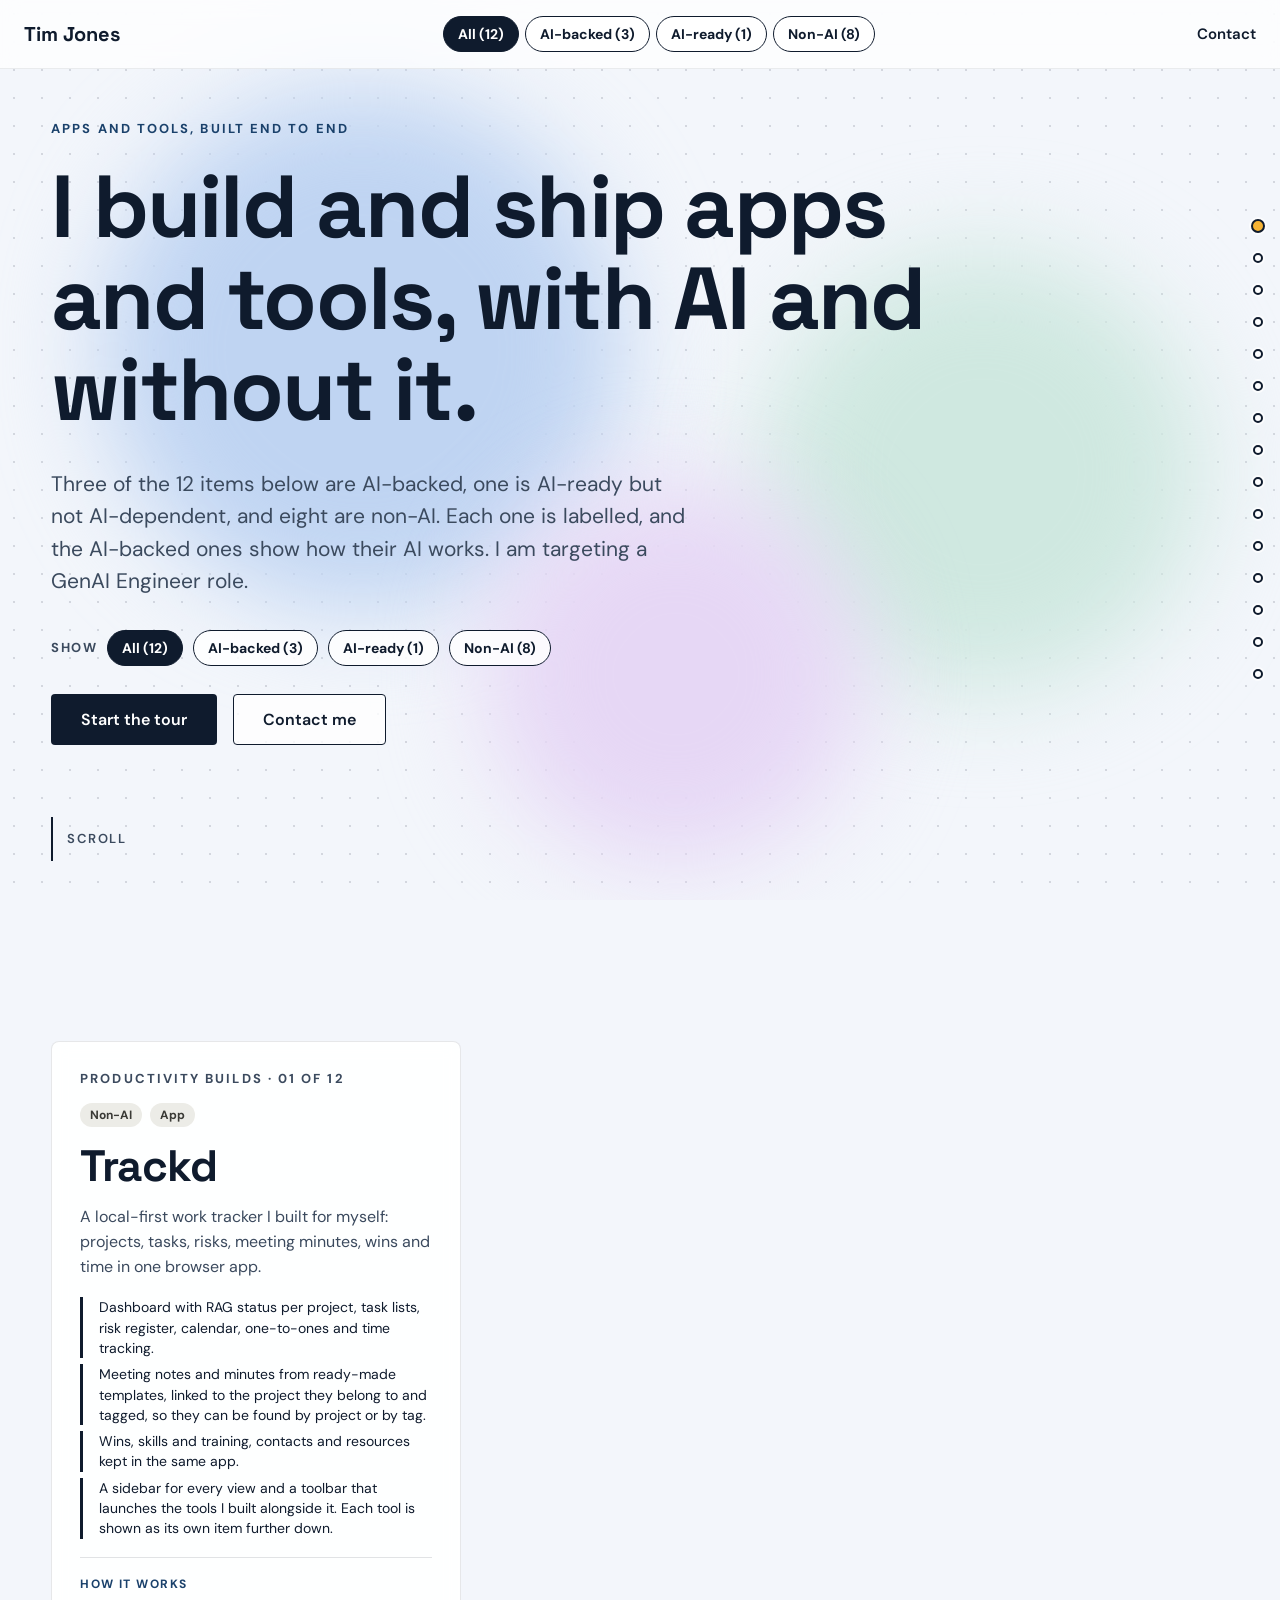
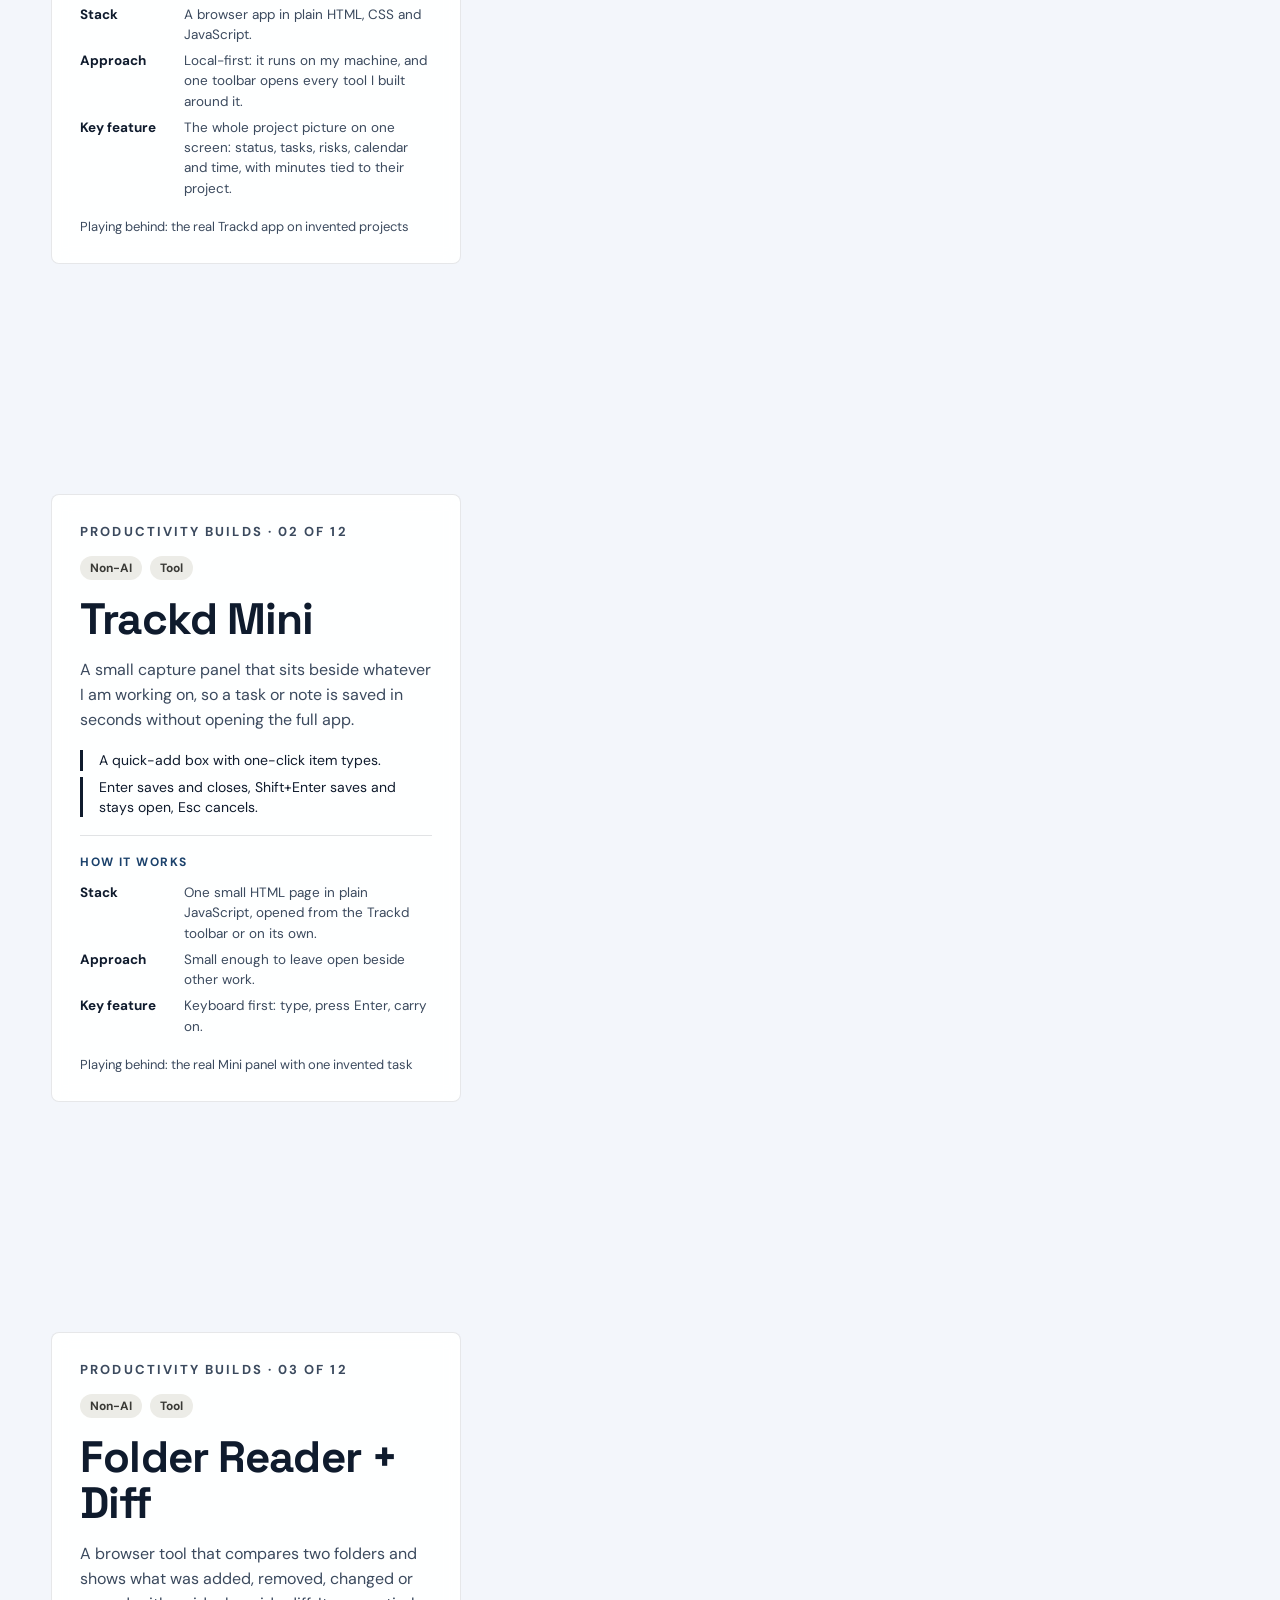
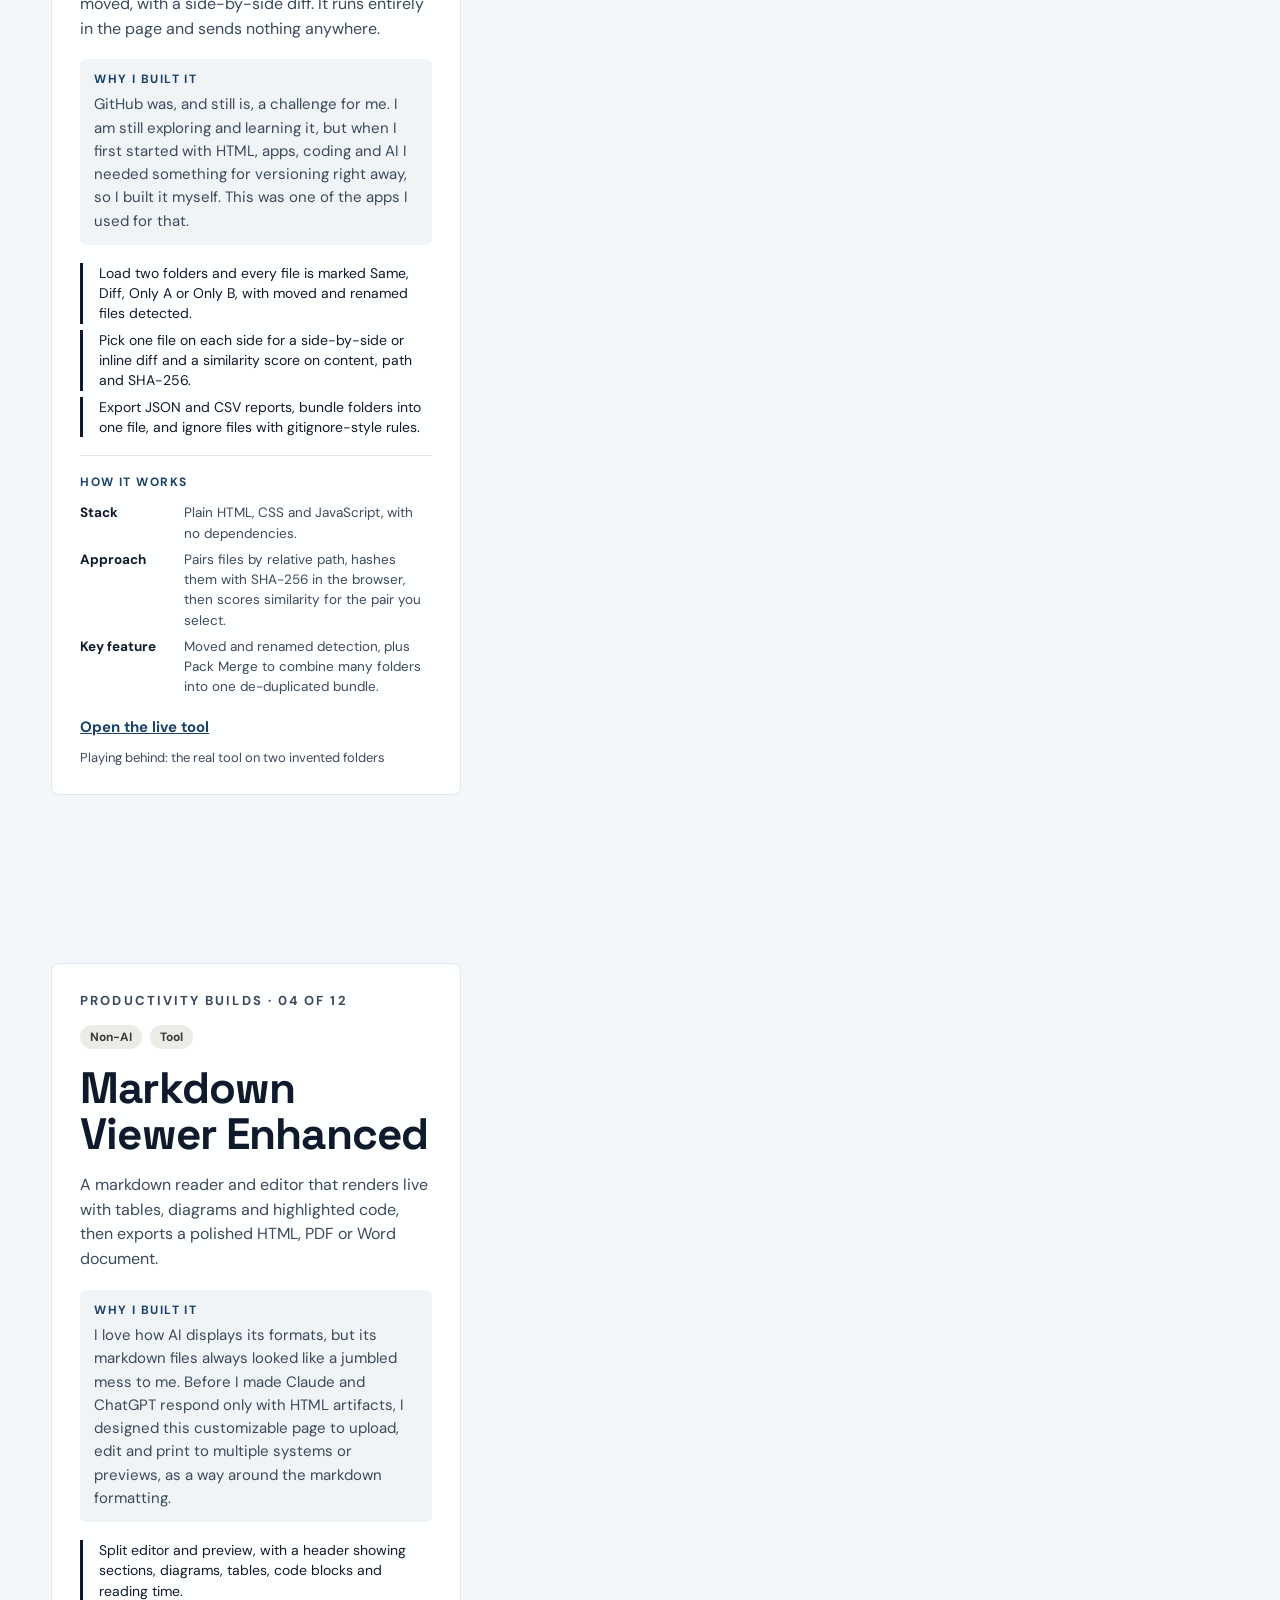
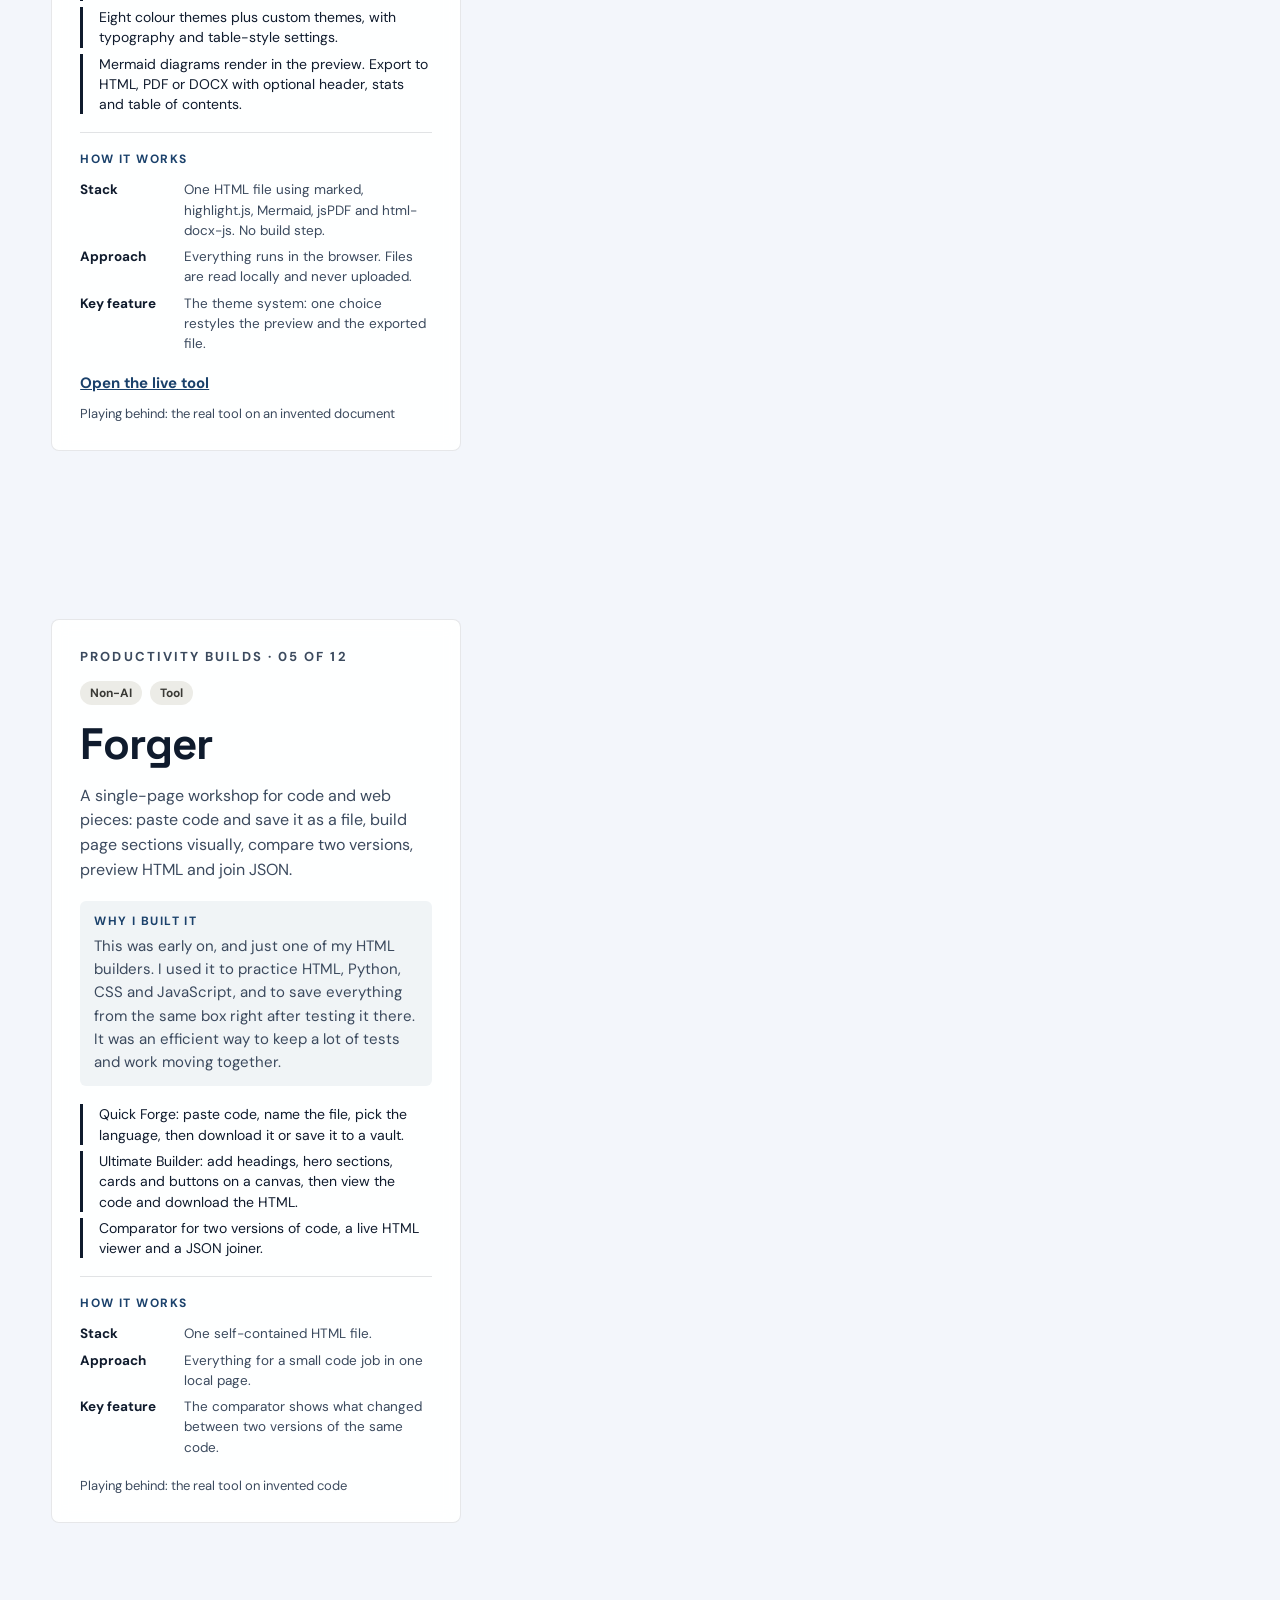
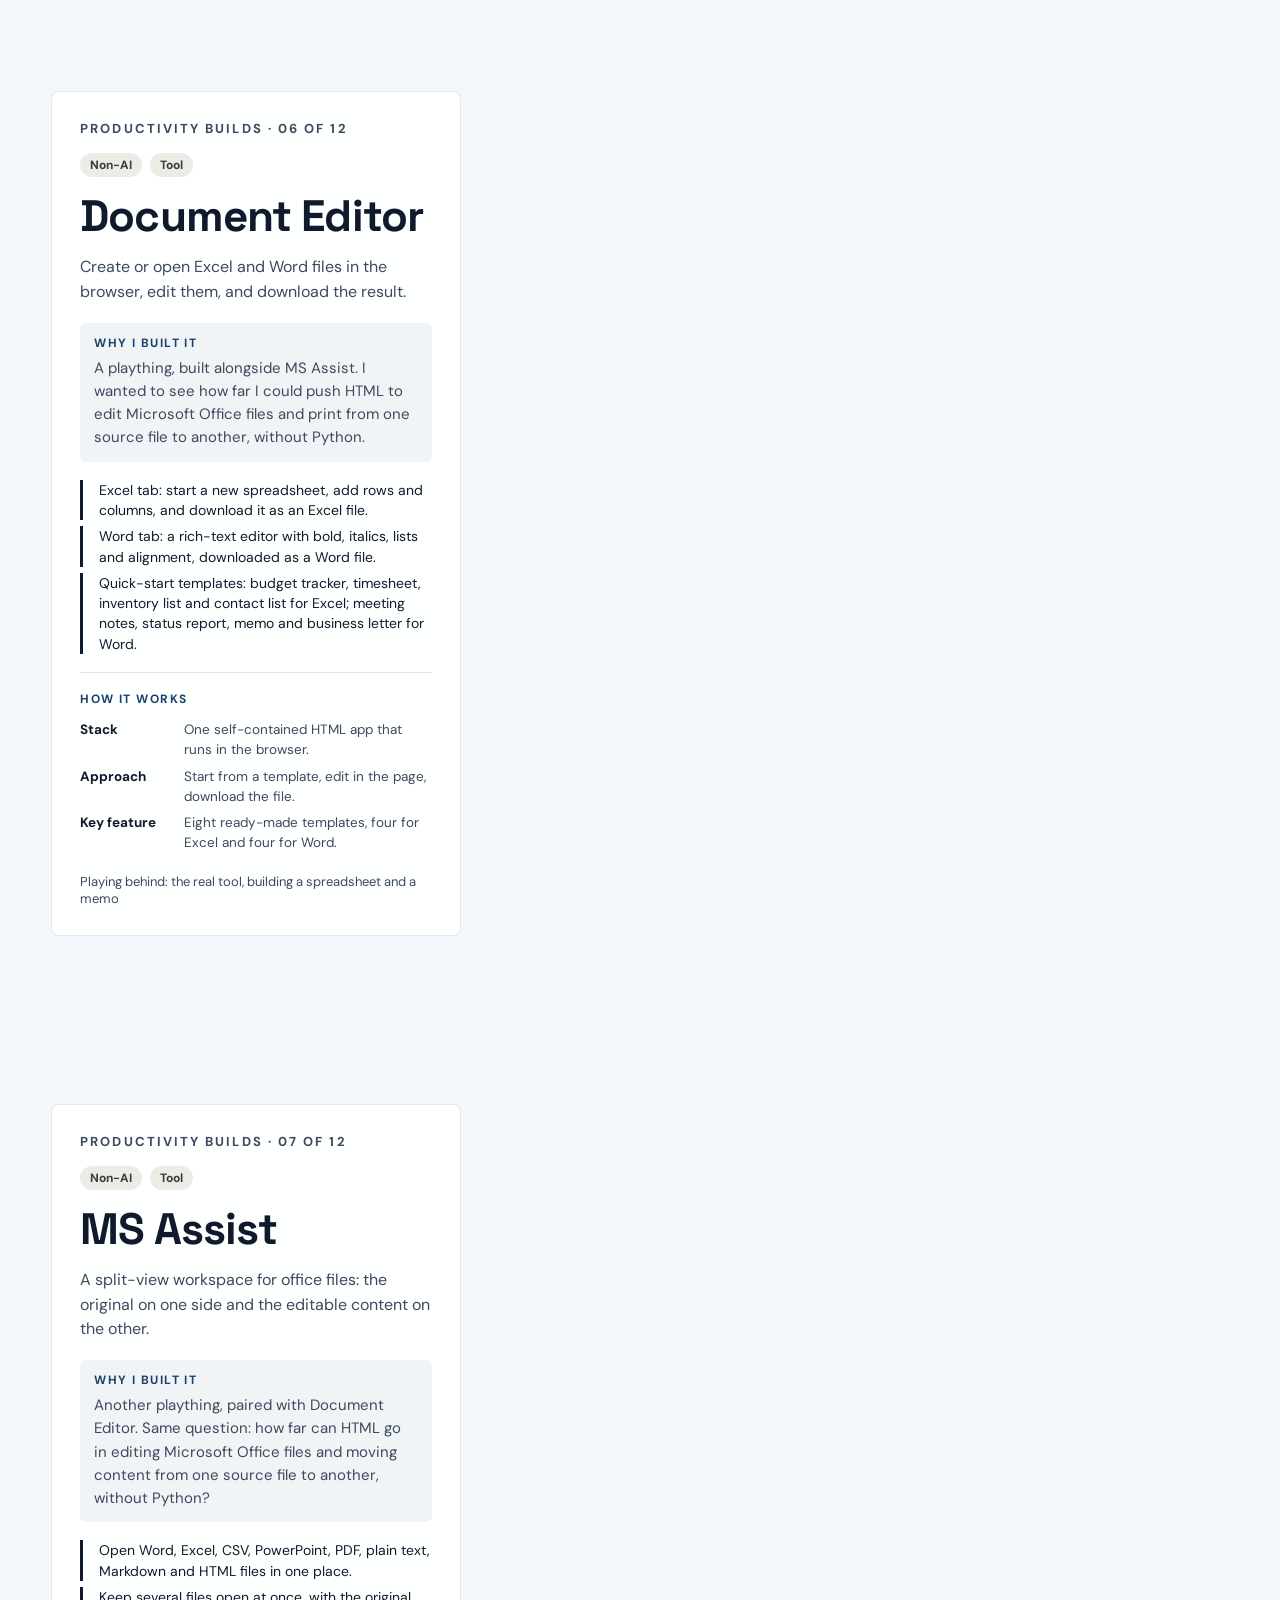
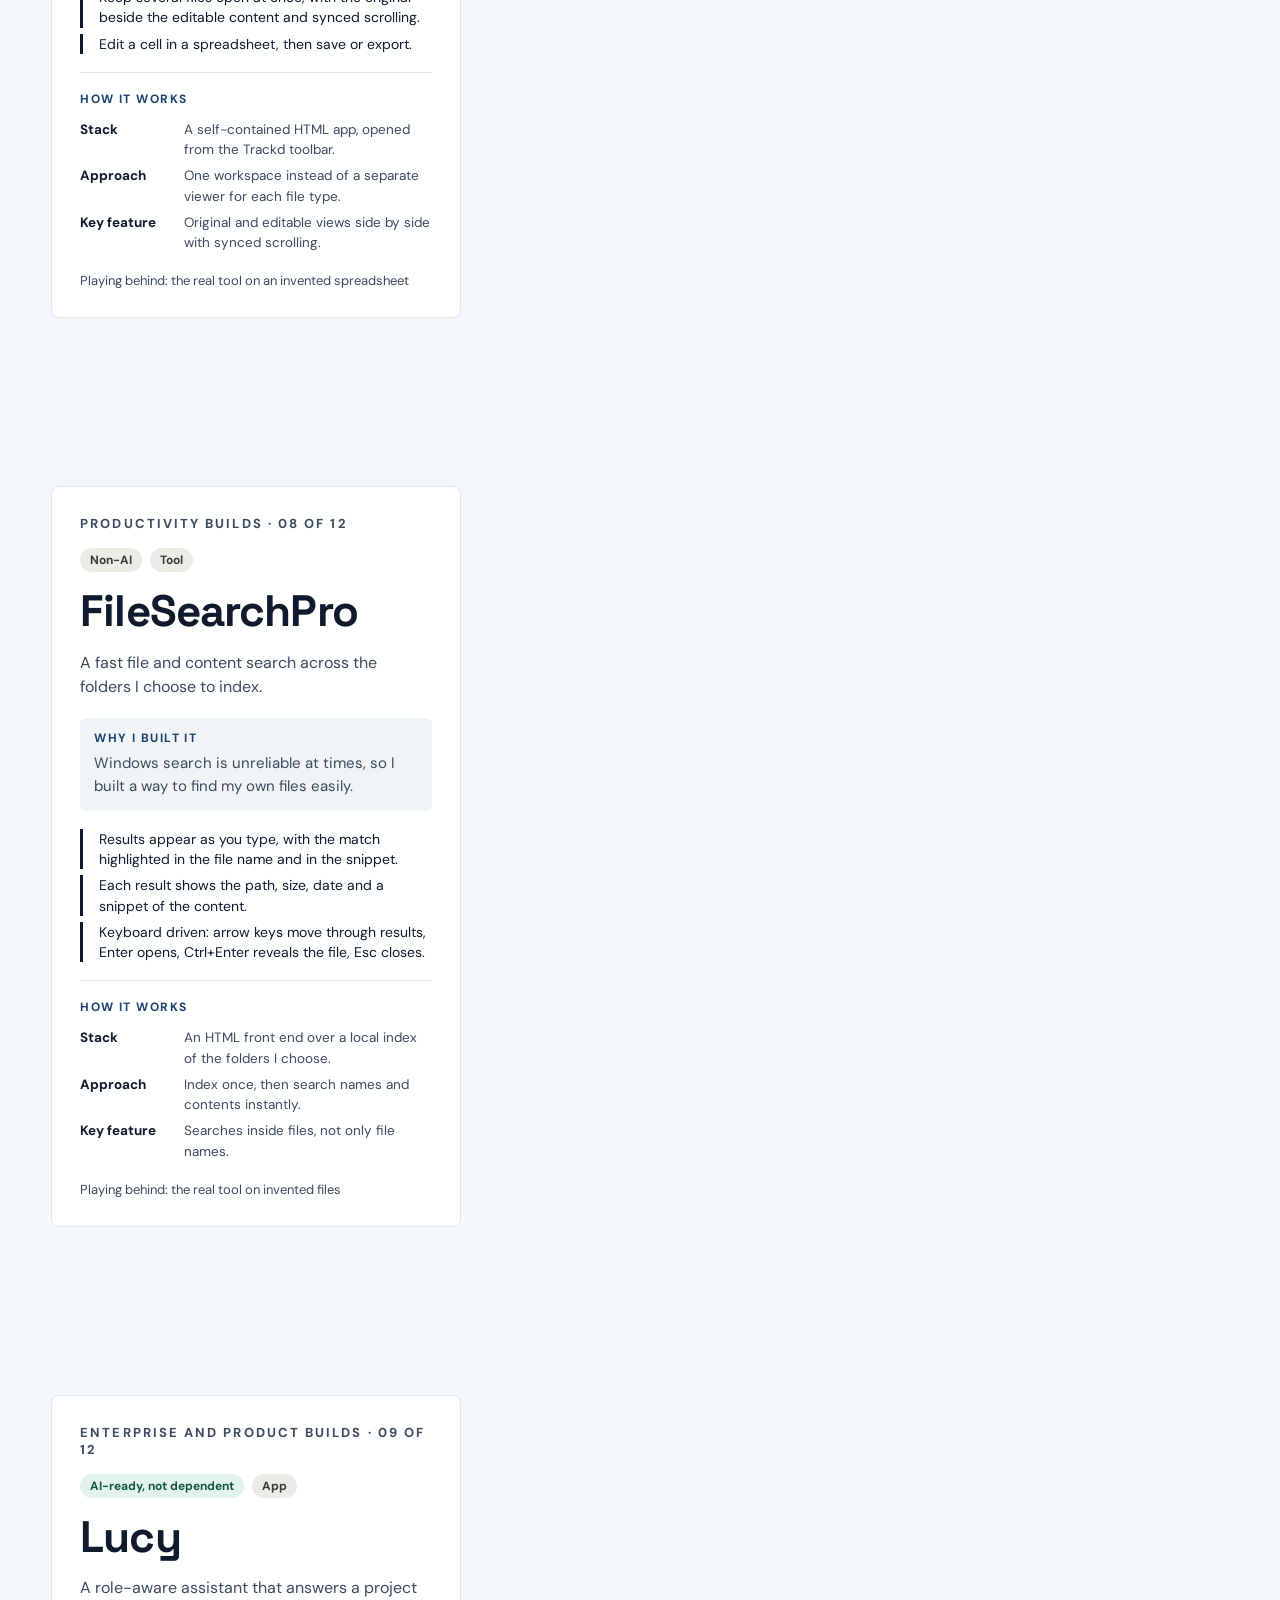
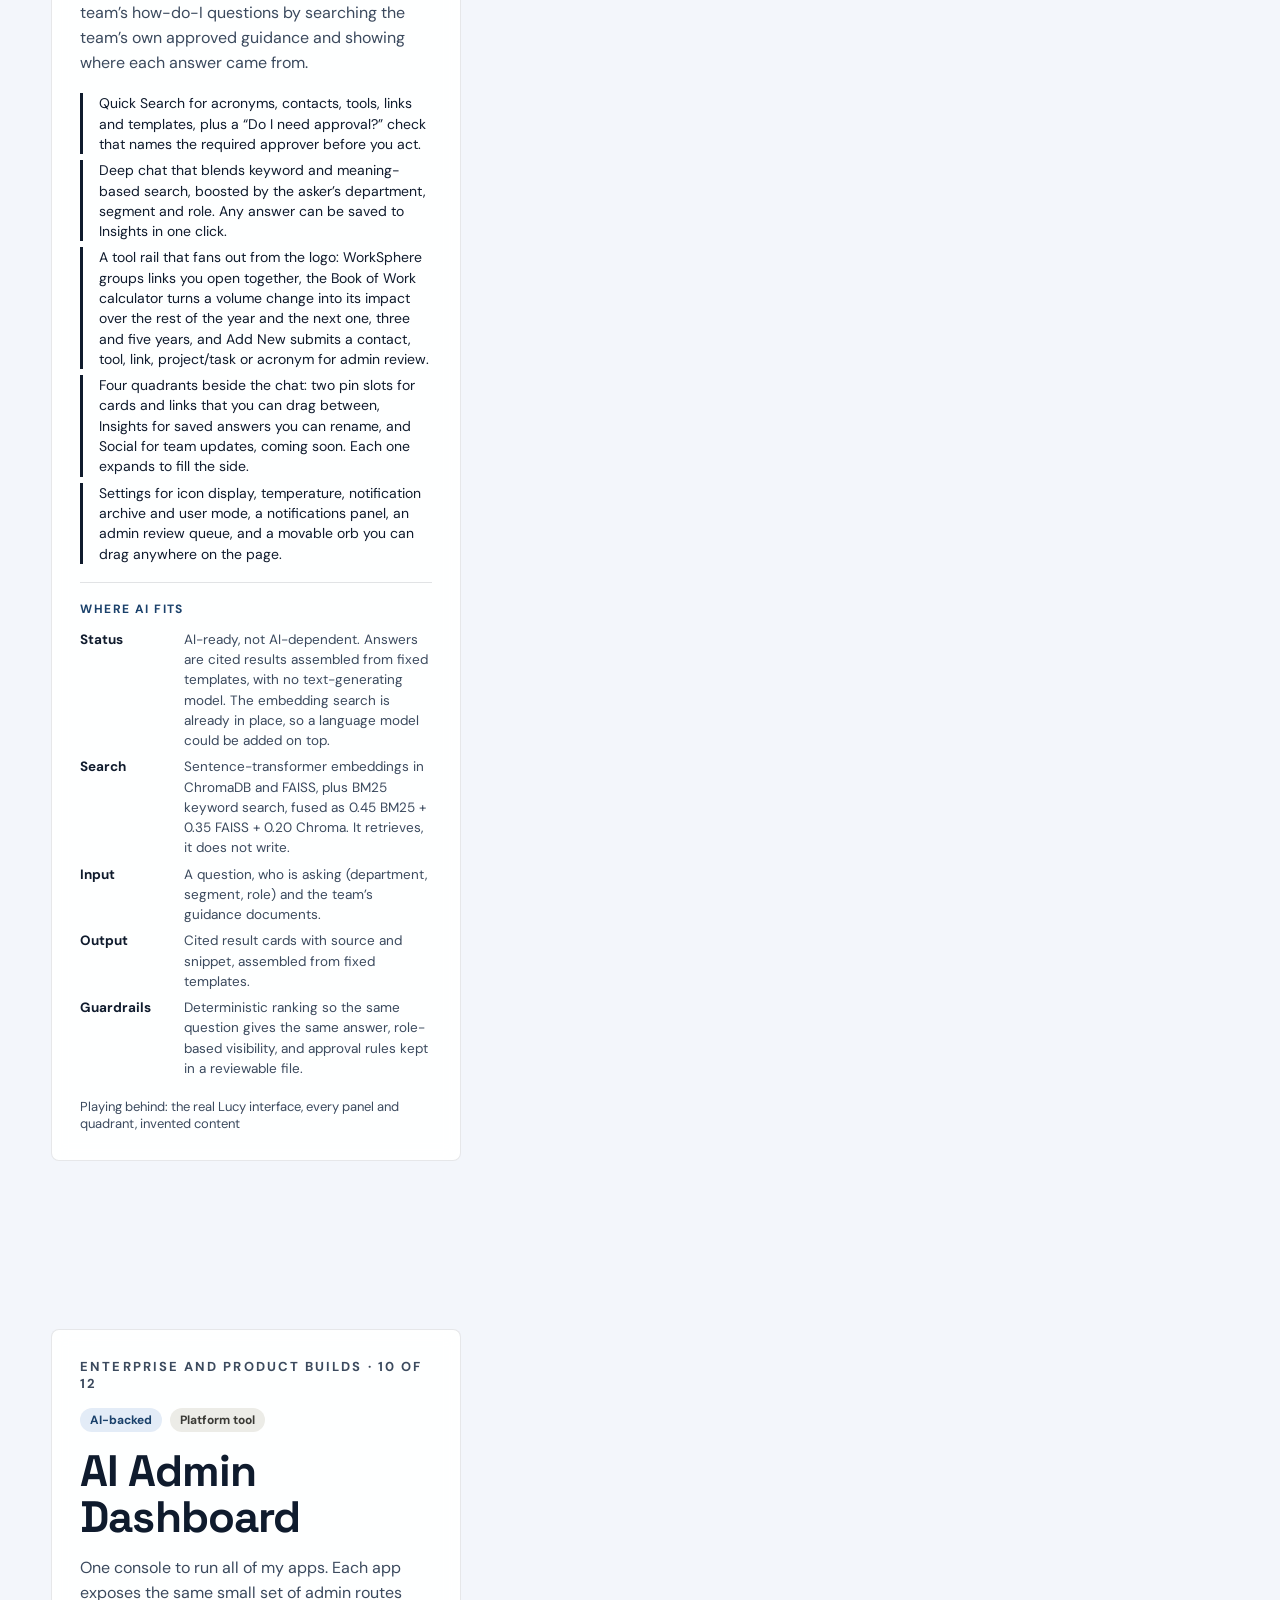
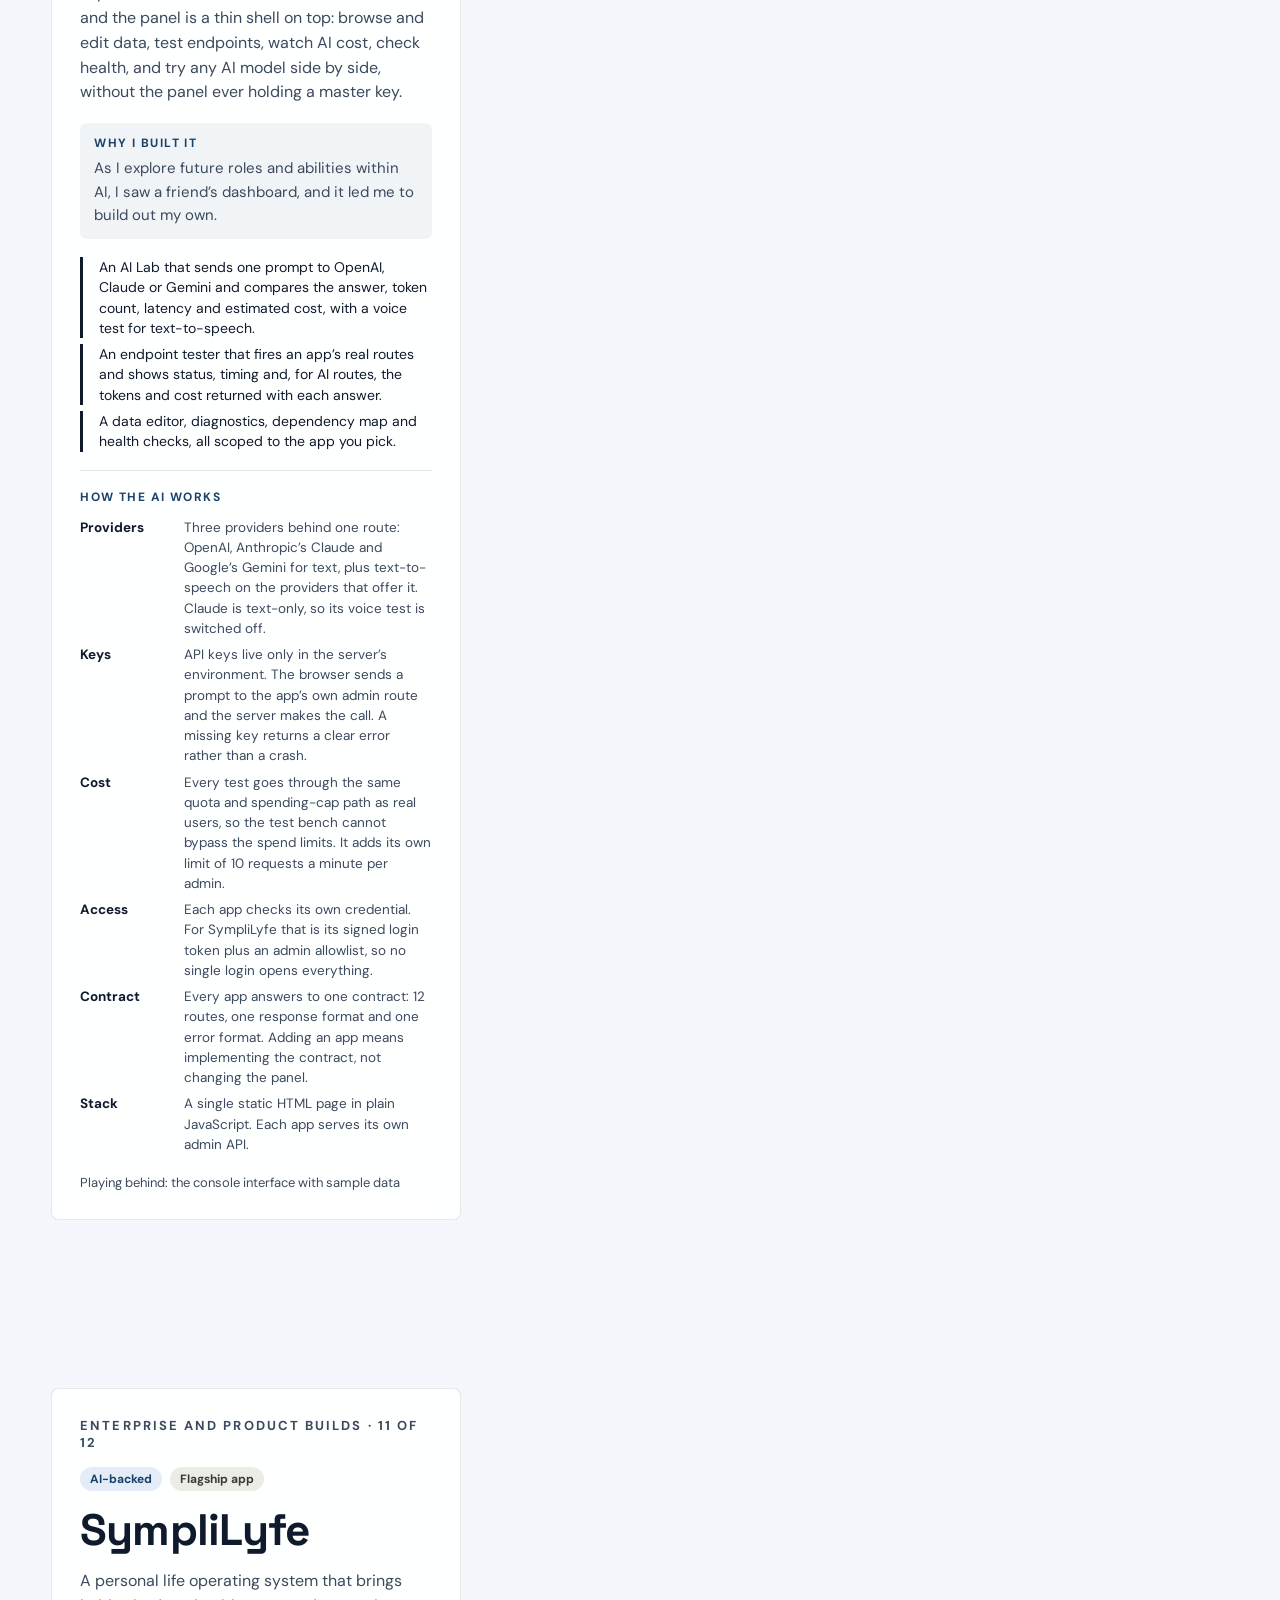
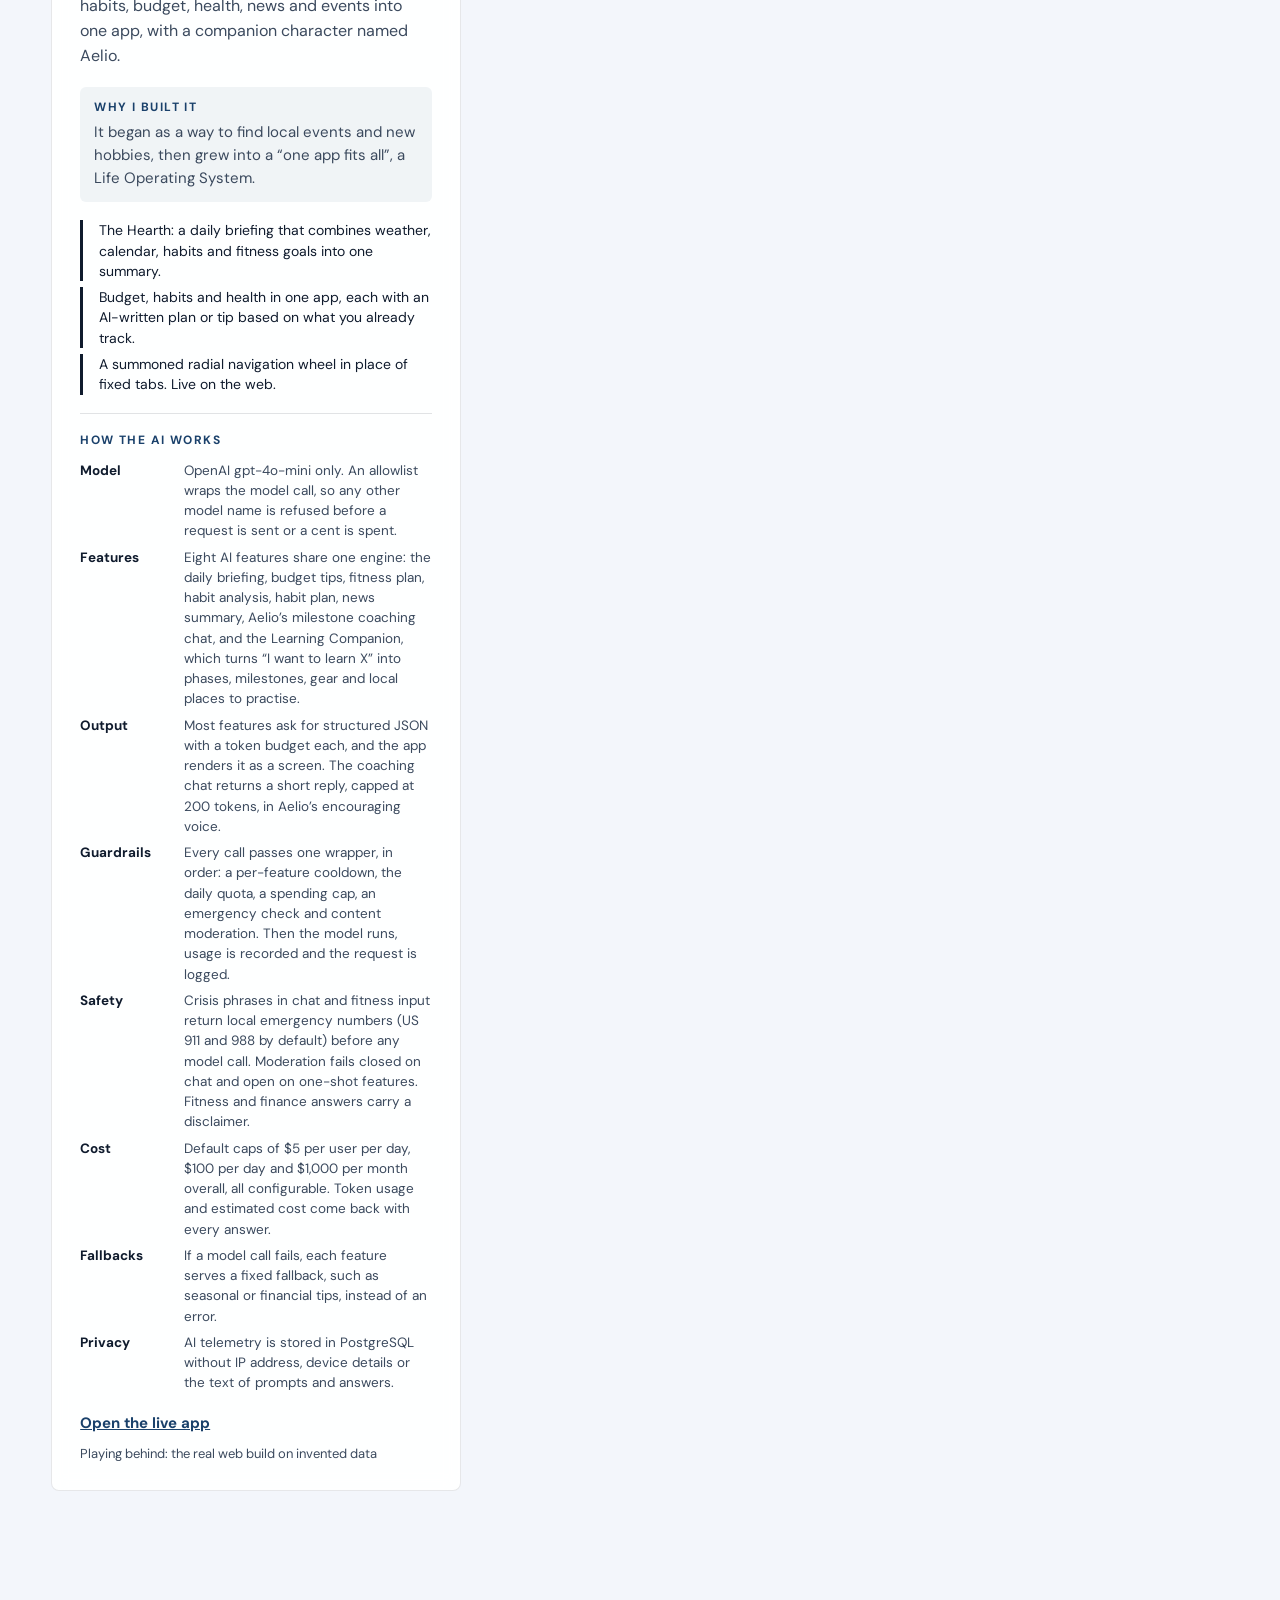
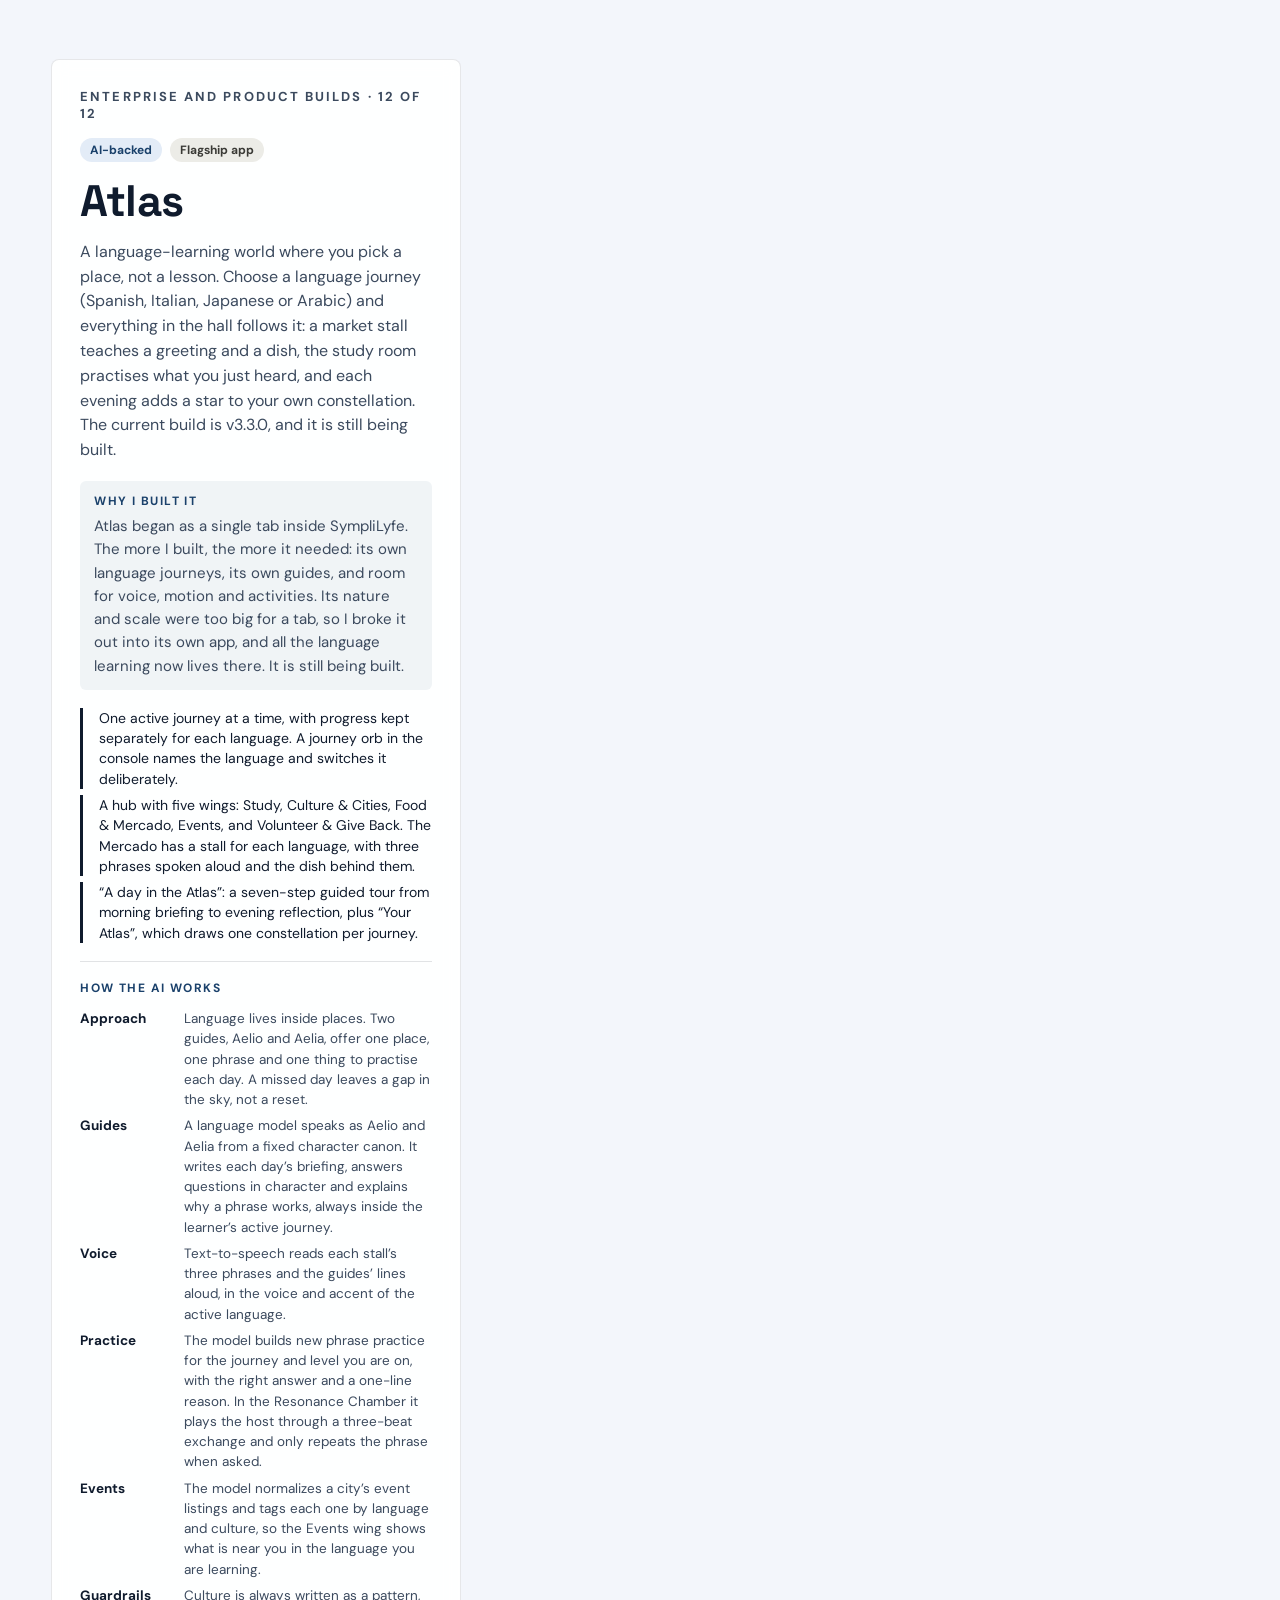
==== commit 7de63f68: "v1.3.2: tag Atlas AI-backed with production AI write-up Co-Authored-By: Claude Sonnet 5.5 <noreply@a" ====
--- a/index.html
+++ b/index.html
@@ -62,8 +62,8 @@
 </head>
 <body>
 <div id="app" style="font-family: 'DM Sans', system-ui, sans-serif; color: #0F1B2D; width: 100%; position: relative">
-<div style="font-family: &quot;DM Sans&quot;, system-ui, sans-serif; color: rgb(15, 27, 45); width: 100%; position: relative;"><div id="layers" aria-hidden="true" style="position: fixed; inset: 0px; z-index: 0; pointer-events: none; overflow: hidden;"><div style="position: absolute; inset: 0px; overflow: hidden; transition: opacity 0.9s; opacity: 1; background: radial-gradient(rgba(15, 27, 45, 0.14) 1px, transparent 1px) 0% 0% / 28px 28px rgb(243, 246, 251);"><div style="position: absolute; width: 520px; height: 520px; left: 8%; top: 10%; border-radius: 50%; background: rgb(191, 212, 242); filter: blur(50px); animation: 18s ease-in-out 0s infinite normal none running drift;"></div><div style="position: absolute; width: 440px; height: 440px; right: 6%; top: 28%; border-radius: 50%; background: rgb(207, 232, 224); filter: blur(50px); animation: 23s ease-in-out 0s infinite reverse none running drift;"></div><div style="position: absolute; width: 380px; height: 380px; left: 38%; bottom: 4%; border-radius: 50%; background: rgb(230, 215, 245); filter: blur(50px); animation: 27s ease-in-out 0s infinite normal none running drift;"></div></div><div style="position: absolute; inset: 0px; overflow: hidden; transition: opacity 0.9s; opacity: 0; background: radial-gradient(rgba(15, 27, 45, 0.14) 1px, transparent 1px) 0% 0% / 28px 28px rgb(243, 246, 251);"><div style="position: absolute; width: 520px; height: 520px; left: 8%; top: 10%; border-radius: 50%; background: rgb(242, 217, 191); filter: blur(50px); animation: 18s ease-in-out 0s infinite normal none running drift;"></div><div style="position: absolute; width: 440px; height: 440px; right: 6%; top: 28%; border-radius: 50%; background: rgb(191, 212, 242); filter: blur(50px); animation: 23s ease-in-out 0s infinite reverse none running drift;"></div><div style="position: absolute; width: 380px; height: 380px; left: 38%; bottom: 4%; border-radius: 50%; background: rgb(215, 232, 207); filter: blur(50px); animation: 27s ease-in-out 0s infinite normal none running drift;"></div></div><div style="position: absolute; inset: 0px; overflow: hidden; transition: opacity 0.9s; opacity: 0; background: rgb(30, 23, 64);"><div class="zone"><div class="demo"><div style="background: rgb(27, 29, 36); border-radius: 12px; overflow: hidden; border: 1px solid rgba(255, 255, 255, 0.14); box-shadow: rgba(0, 0, 0, 0.45) 0px 18px 50px;"><div style="height: 28px; display: flex; align-items: center; gap: 6px; padding: 0px 12px; background: rgb(42, 45, 54); font-family: &quot;DM Sans&quot;, system-ui, sans-serif;"><span style="width: 10px; height: 10px; border-radius: 50%; background: rgb(255, 95, 87);"></span><span style="width: 10px; height: 10px; border-radius: 50%; background: rgb(254, 188, 46);"></span><span style="width: 10px; height: 10px; border-radius: 50%; background: rgb(40, 200, 64);"></span><span style="margin-left: 10px; font-size: 12px; color: rgb(167, 176, 192);">Lucy · Project Management HUB</span></div><video data-v="1" src="assets/demo_lucy.mp4" poster="assets/poster_lucy.jpg" loop="" playsinline="" preload="metadata" style="display: block; width: 100%; aspect-ratio: 16 / 10; object-fit: cover; background: rgb(0, 0, 0);"></video></div><div style="margin-top: 10px; font-size: 12px; color: rgba(255, 255, 255, 0.78); font-family: &quot;DM Sans&quot;, system-ui, sans-serif;">Real interface, every panel and quadrant. All content shown is invented.</div></div></div></div><div style="position: absolute; inset: 0px; overflow: hidden; transition: opacity 0.9s; opacity: 0; background: rgb(11, 13, 26);"><div class="zone"><div class="demo phone"><div style="border: 8px solid rgb(10, 11, 16); border-radius: 38px; overflow: hidden; box-shadow: rgba(0, 0, 0, 0.5) 0px 18px 50px; background: rgb(0, 0, 0);"><video data-v="2" src="assets/demo_sl.mp4" poster="assets/poster_sl.jpg" loop="" playsinline="" preload="metadata" style="display: block; width: 100%; aspect-ratio: 430 / 900; object-fit: cover; background: rgb(0, 0, 0);"></video></div><div style="margin-top: 12px; font-size: 12px; color: rgba(255, 255, 255, 0.78); font-family: &quot;DM Sans&quot;, system-ui, sans-serif;">The real SympliLyfe web build, running on invented data.</div></div></div></div><div style="position: absolute; inset: 0px; overflow: hidden; transition: opacity 0.9s; opacity: 0; background: rgb(23, 16, 48);"><div class="zone"><div class="demo"><div style="background: rgb(27, 29, 36); border-radius: 12px; overflow: hidden; border: 1px solid rgba(255, 255, 255, 0.14); box-shadow: rgba(0, 0, 0, 0.45) 0px 18px 50px;"><div style="height: 28px; display: flex; align-items: center; gap: 6px; padding: 0px 12px; background: rgb(42, 45, 54); font-family: &quot;DM Sans&quot;, system-ui, sans-serif;"><span style="width: 10px; height: 10px; border-radius: 50%; background: rgb(255, 95, 87);"></span><span style="width: 10px; height: 10px; border-radius: 50%; background: rgb(254, 188, 46);"></span><span style="width: 10px; height: 10px; border-radius: 50%; background: rgb(40, 200, 64);"></span><span style="margin-left: 10px; font-size: 12px; color: rgb(167, 176, 192);">The Atlas · v3.3.0, still being built</span></div><video data-v="3" src="assets/demo_atlas.mp4" poster="assets/poster_atlas.jpg" loop="" playsinline="" preload="metadata" style="display: block; width: 100%; aspect-ratio: 16 / 10; object-fit: cover; background: rgb(0, 0, 0);"></video></div><div style="margin-top: 10px; font-size: 12px; color: rgba(255, 255, 255, 0.78); font-family: &quot;DM Sans&quot;, system-ui, sans-serif;">The current build (v3.3.0), running as built, with its Spanish journey and day-in-the-Atlas tour.</div></div></div></div><div style="position: absolute; inset: 0px; overflow: hidden; transition: opacity 0.9s; opacity: 0; background: rgb(20, 22, 28);"><div class="zone"><div class="demo"><div style="background: rgb(27, 29, 36); border-radius: 12px; overflow: hidden; border: 1px solid rgba(255, 255, 255, 0.14); box-shadow: rgba(0, 0, 0, 0.45) 0px 18px 50px;"><div style="height: 28px; display: flex; align-items: center; gap: 6px; padding: 0px 12px; background: rgb(42, 45, 54); font-family: &quot;DM Sans&quot;, system-ui, sans-serif;"><span style="width: 10px; height: 10px; border-radius: 50%; background: rgb(255, 95, 87);"></span><span style="width: 10px; height: 10px; border-radius: 50%; background: rgb(254, 188, 46);"></span><span style="width: 10px; height: 10px; border-radius: 50%; background: rgb(40, 200, 64);"></span><span style="margin-left: 10px; font-size: 12px; color: rgb(167, 176, 192);">Trackd</span></div><video data-v="4" src="assets/demo_trackd.mp4" poster="assets/poster_trackd.jpg" loop="" playsinline="" preload="metadata" style="display: block; width: 100%; aspect-ratio: 16 / 10; object-fit: cover; background: rgb(0, 0, 0);"></video></div><div style="margin-top: 10px; font-size: 12px; color: rgba(255, 255, 255, 0.78); font-family: &quot;DM Sans&quot;, system-ui, sans-serif;">The real Trackd app. Projects and tasks shown are invented.</div></div></div></div><div style="position: absolute; inset: 0px; overflow: hidden; transition: opacity 0.9s; opacity: 0; background: rgb(14, 20, 36);"><div class="zone"><div class="demo"><div style="background: rgb(27, 29, 36); border-radius: 12px; overflow: hidden; border: 1px solid rgba(255, 255, 255, 0.14); box-shadow: rgba(0, 0, 0, 0.45) 0px 18px 50px;"><div style="height: 28px; display: flex; align-items: center; gap: 6px; padding: 0px 12px; background: rgb(42, 45, 54); font-family: &quot;DM Sans&quot;, system-ui, sans-serif;"><span style="width: 10px; height: 10px; border-radius: 50%; background: rgb(255, 95, 87);"></span><span style="width: 10px; height: 10px; border-radius: 50%; background: rgb(254, 188, 46);"></span><span style="width: 10px; height: 10px; border-radius: 50%; background: rgb(40, 200, 64);"></span><span style="margin-left: 10px; font-size: 12px; color: rgb(167, 176, 192);">Folder Reader + Diff</span></div><video data-v="5" src="assets/demo_folder.mp4" poster="assets/poster_folder.jpg" loop="" playsinline="" preload="metadata" style="display: block; width: 100%; aspect-ratio: 16 / 10; object-fit: cover; background: rgb(0, 0, 0);"></video></div><div style="margin-top: 10px; font-size: 12px; color: rgba(255, 255, 255, 0.78); font-family: &quot;DM Sans&quot;, system-ui, sans-serif;">The real tool comparing two invented sample folders.</div></div></div></div><div style="position: absolute; inset: 0px; overflow: hidden; transition: opacity 0.9s; opacity: 0; background: rgb(22, 26, 51);"><div class="zone"><div class="demo"><div style="background: rgb(27, 29, 36); border-radius: 12px; overflow: hidden; border: 1px solid rgba(255, 255, 255, 0.14); box-shadow: rgba(0, 0, 0, 0.45) 0px 18px 50px;"><div style="height: 28px; display: flex; align-items: center; gap: 6px; padding: 0px 12px; background: rgb(42, 45, 54); font-family: &quot;DM Sans&quot;, system-ui, sans-serif;"><span style="width: 10px; height: 10px; border-radius: 50%; background: rgb(255, 95, 87);"></span><span style="width: 10px; height: 10px; border-radius: 50%; background: rgb(254, 188, 46);"></span><span style="width: 10px; height: 10px; border-radius: 50%; background: rgb(40, 200, 64);"></span><span style="margin-left: 10px; font-size: 12px; color: rgb(167, 176, 192);">MD Viewer Enhanced</span></div><video data-v="6" src="assets/demo_md.mp4" poster="assets/poster_md.jpg" loop="" playsinline="" preload="metadata" style="display: block; width: 100%; aspect-ratio: 16 / 10; object-fit: cover; background: rgb(0, 0, 0);"></video></div><div style="margin-top: 10px; font-size: 12px; color: rgba(255, 255, 255, 0.78); font-family: &quot;DM Sans&quot;, system-ui, sans-serif;">The real tool rendering an invented document.</div></div></div></div><div style="position: absolute; inset: 0px; overflow: hidden; transition: opacity 0.9s; opacity: 0; background: rgb(10, 10, 15);"><div class="zone"><div class="demo"><div style="background: rgb(27, 29, 36); border-radius: 12px; overflow: hidden; border: 1px solid rgba(255, 255, 255, 0.14); box-shadow: rgba(0, 0, 0, 0.45) 0px 18px 50px;"><div style="height: 28px; display: flex; align-items: center; gap: 6px; padding: 0px 12px; background: rgb(42, 45, 54); font-family: &quot;DM Sans&quot;, system-ui, sans-serif;"><span style="width: 10px; height: 10px; border-radius: 50%; background: rgb(255, 95, 87);"></span><span style="width: 10px; height: 10px; border-radius: 50%; background: rgb(254, 188, 46);"></span><span style="width: 10px; height: 10px; border-radius: 50%; background: rgb(40, 200, 64);"></span><span style="margin-left: 10px; font-size: 12px; color: rgb(167, 176, 192);">Trackd Mini</span></div><video data-v="7" src="assets/demo_mini.mp4" poster="assets/poster_mini.jpg" loop="" playsinline="" preload="metadata" style="display: block; width: 100%; aspect-ratio: 16 / 10; object-fit: cover; background: rgb(0, 0, 0);"></video></div><div style="margin-top: 10px; font-size: 12px; color: rgba(255, 255, 255, 0.78); font-family: &quot;DM Sans&quot;, system-ui, sans-serif;">The real Mini panel with one invented task being typed.</div></div></div></div><div style="position: absolute; inset: 0px; overflow: hidden; transition: opacity 0.9s; opacity: 0; background: rgb(20, 18, 43);"><div class="zone"><div class="demo"><div style="background: rgb(27, 29, 36); border-radius: 12px; overflow: hidden; border: 1px solid rgba(255, 255, 255, 0.14); box-shadow: rgba(0, 0, 0, 0.45) 0px 18px 50px;"><div style="height: 28px; display: flex; align-items: center; gap: 6px; padding: 0px 12px; background: rgb(42, 45, 54); font-family: &quot;DM Sans&quot;, system-ui, sans-serif;"><span style="width: 10px; height: 10px; border-radius: 50%; background: rgb(255, 95, 87);"></span><span style="width: 10px; height: 10px; border-radius: 50%; background: rgb(254, 188, 46);"></span><span style="width: 10px; height: 10px; border-radius: 50%; background: rgb(40, 200, 64);"></span><span style="margin-left: 10px; font-size: 12px; color: rgb(167, 176, 192);">Forger</span></div><video data-v="8" src="assets/demo_forger.mp4" poster="assets/poster_forger.jpg" loop="" playsinline="" preload="metadata" style="display: block; width: 100%; aspect-ratio: 16 / 10; object-fit: cover; background: rgb(0, 0, 0);"></video></div><div style="margin-top: 10px; font-size: 12px; color: rgba(255, 255, 255, 0.78); font-family: &quot;DM Sans&quot;, system-ui, sans-serif;">The real tool on invented code and a sample page.</div></div></div></div><div style="position: absolute; inset: 0px; overflow: hidden; transition: opacity 0.9s; opacity: 0; background: rgb(26, 24, 54);"><div class="zone"><div class="demo"><div style="background: rgb(27, 29, 36); border-radius: 12px; overflow: hidden; border: 1px solid rgba(255, 255, 255, 0.14); box-shadow: rgba(0, 0, 0, 0.45) 0px 18px 50px;"><div style="height: 28px; display: flex; align-items: center; gap: 6px; padding: 0px 12px; background: rgb(42, 45, 54); font-family: &quot;DM Sans&quot;, system-ui, sans-serif;"><span style="width: 10px; height: 10px; border-radius: 50%; background: rgb(255, 95, 87);"></span><span style="width: 10px; height: 10px; border-radius: 50%; background: rgb(254, 188, 46);"></span><span style="width: 10px; height: 10px; border-radius: 50%; background: rgb(40, 200, 64);"></span><span style="margin-left: 10px; font-size: 12px; color: rgb(167, 176, 192);">Document Editor</span></div><video data-v="9" src="assets/demo_docedit.mp4" poster="assets/poster_docedit.jpg" loop="" playsinline="" preload="metadata" style="display: block; width: 100%; aspect-ratio: 16 / 10; object-fit: cover; background: rgb(0, 0, 0);"></video></div><div style="margin-top: 10px; font-size: 12px; color: rgba(255, 255, 255, 0.78); font-family: &quot;DM Sans&quot;, system-ui, sans-serif;">The real tool: a new spreadsheet, a budget template and a meeting-notes template.</div></div></div></div><div style="position: absolute; inset: 0px; overflow: hidden; transition: opacity 0.9s; opacity: 0; background: rgb(27, 23, 64);"><div class="zone"><div class="demo"><div style="background: rgb(27, 29, 36); border-radius: 12px; overflow: hidden; border: 1px solid rgba(255, 255, 255, 0.14); box-shadow: rgba(0, 0, 0, 0.45) 0px 18px 50px;"><div style="height: 28px; display: flex; align-items: center; gap: 6px; padding: 0px 12px; background: rgb(42, 45, 54); font-family: &quot;DM Sans&quot;, system-ui, sans-serif;"><span style="width: 10px; height: 10px; border-radius: 50%; background: rgb(255, 95, 87);"></span><span style="width: 10px; height: 10px; border-radius: 50%; background: rgb(254, 188, 46);"></span><span style="width: 10px; height: 10px; border-radius: 50%; background: rgb(40, 200, 64);"></span><span style="margin-left: 10px; font-size: 12px; color: rgb(167, 176, 192);">MS Assist</span></div><video data-v="10" src="assets/demo_msassist.mp4" poster="assets/poster_msassist.jpg" loop="" playsinline="" preload="metadata" style="display: block; width: 100%; aspect-ratio: 16 / 10; object-fit: cover; background: rgb(0, 0, 0);"></video></div><div style="margin-top: 10px; font-size: 12px; color: rgba(255, 255, 255, 0.78); font-family: &quot;DM Sans&quot;, system-ui, sans-serif;">The real tool opening an invented spreadsheet and CSV.</div></div></div></div><div style="position: absolute; inset: 0px; overflow: hidden; transition: opacity 0.9s; opacity: 0; background: rgb(11, 13, 22);"><div class="zone"><div class="demo"><div style="background: rgb(27, 29, 36); border-radius: 12px; overflow: hidden; border: 1px solid rgba(255, 255, 255, 0.14); box-shadow: rgba(0, 0, 0, 0.45) 0px 18px 50px;"><div style="height: 28px; display: flex; align-items: center; gap: 6px; padding: 0px 12px; background: rgb(42, 45, 54); font-family: &quot;DM Sans&quot;, system-ui, sans-serif;"><span style="width: 10px; height: 10px; border-radius: 50%; background: rgb(255, 95, 87);"></span><span style="width: 10px; height: 10px; border-radius: 50%; background: rgb(254, 188, 46);"></span><span style="width: 10px; height: 10px; border-radius: 50%; background: rgb(40, 200, 64);"></span><span style="margin-left: 10px; font-size: 12px; color: rgb(167, 176, 192);">FileSearchPro</span></div><video data-v="11" src="assets/demo_filesearch.mp4" poster="assets/poster_filesearch.jpg" loop="" playsinline="" preload="metadata" style="display: block; width: 100%; aspect-ratio: 16 / 10; object-fit: cover; background: rgb(0, 0, 0);"></video></div><div style="margin-top: 10px; font-size: 12px; color: rgba(255, 255, 255, 0.78); font-family: &quot;DM Sans&quot;, system-ui, sans-serif;">The real tool searching invented files.</div></div></div></div><div style="position: absolute; inset: 0px; overflow: hidden; transition: opacity 0.9s; opacity: 0; background: rgb(20, 26, 38);"><div class="zone"><div class="demo"><div style="background: rgb(27, 29, 36); border-radius: 12px; overflow: hidden; border: 1px solid rgba(255, 255, 255, 0.14); box-shadow: rgba(0, 0, 0, 0.45) 0px 18px 50px;"><div style="height: 28px; display: flex; align-items: center; gap: 6px; padding: 0px 12px; background: rgb(42, 45, 54); font-family: &quot;DM Sans&quot;, system-ui, sans-serif;"><span style="width: 10px; height: 10px; border-radius: 50%; background: rgb(255, 95, 87);"></span><span style="width: 10px; height: 10px; border-radius: 50%; background: rgb(254, 188, 46);"></span><span style="width: 10px; height: 10px; border-radius: 50%; background: rgb(40, 200, 64);"></span><span style="margin-left: 10px; font-size: 12px; color: rgb(167, 176, 192);">AI Admin Dashboard</span></div><video data-v="14" src="assets/demo_admin.mp4" poster="assets/poster_admin.jpg" loop="" playsinline="" preload="metadata" style="display: block; width: 100%; aspect-ratio: 16 / 10; object-fit: cover; background: rgb(0, 0, 0);"></video></div><div style="margin-top: 10px; font-size: 12px; color: rgba(255, 255, 255, 0.78); font-family: &quot;DM Sans&quot;, system-ui, sans-serif;">The console interface, shown with sample data.</div></div></div></div><div style="position: absolute; inset: 0px; overflow: hidden; transition: opacity 0.9s; opacity: 0; background: rgb(233, 241, 244);"><div class="zone"><div class="fan"><div style="left: 0px; top: 0px; animation: 8s ease-in-out 0s infinite normal none running floatY;"><img src="assets/slide42.jpg" alt="Deck slide 42: same scores, three temperatures"></div><div style="right: 0px; top: 29%; animation: 9s ease-in-out 1s infinite normal none running floatY;"><img src="assets/slide140.jpg" alt="Deck slide 140: rank fusion, merging two ranked lists"></div><div style="left: 6%; bottom: 0px; animation: 7s ease-in-out 2s infinite normal none running floatY;"><img src="assets/slide137.jpg" alt="Deck slide 137: BM25 worked example, four chunks, one term"></div></div></div></div></div><div style="position: fixed; top: 0px; left: 0px; right: 0px; z-index: 5; display: flex; align-items: center; justify-content: space-between; padding: 14px 24px; box-sizing: border-box; background: rgba(255, 255, 255, 0.72); backdrop-filter: blur(10px); border-bottom: 1px solid rgba(15, 27, 45, 0.08);"><a href="#ch0" style="font-family: &quot;Space Grotesk&quot;, system-ui, sans-serif; font-weight: 700; font-size: 20px; color: rgb(15, 27, 45); text-decoration: none;">Tim Jones</a><div class="filterbar" style="display: flex; align-items: center; gap: 6px;"><button type="button" aria-pressed="true" style="font-style: inherit; font-variant: inherit; font-stretch: inherit; line-height: inherit; font-family: inherit; font-optical-sizing: inherit; font-size-adjust: inherit; font-kerning: inherit; font-feature-settings: inherit; font-variation-settings: inherit; font-size: 14px; font-weight: 700; cursor: pointer; padding: 8px 14px; border-radius: 999px; border: 1.5px solid rgb(15, 27, 45); background: rgb(15, 27, 45); color: rgb(255, 255, 255);">All (12)</button><button type="button" aria-pressed="false" style="font-style: inherit; font-variant: inherit; font-stretch: inherit; line-height: inherit; font-family: inherit; font-optical-sizing: inherit; font-size-adjust: inherit; font-kerning: inherit; font-feature-settings: inherit; font-variation-settings: inherit; font-size: 14px; font-weight: 700; cursor: pointer; padding: 8px 14px; border-radius: 999px; border: 1.5px solid rgb(15, 27, 45); background: rgba(255, 255, 255, 0.85); color: rgb(15, 27, 45);">AI-backed (2)</button><button type="button" aria-pressed="false" style="font-style: inherit; font-variant: inherit; font-stretch: inherit; line-height: inherit; font-family: inherit; font-optical-sizing: inherit; font-size-adjust: inherit; font-kerning: inherit; font-feature-settings: inherit; font-variation-settings: inherit; font-size: 14px; font-weight: 700; cursor: pointer; padding: 8px 14px; border-radius: 999px; border: 1.5px solid rgb(15, 27, 45); background: rgba(255, 255, 255, 0.85); color: rgb(15, 27, 45);">AI-ready (1)</button><button type="button" aria-pressed="false" style="font-style: inherit; font-variant: inherit; font-stretch: inherit; line-height: inherit; font-family: inherit; font-optical-sizing: inherit; font-size-adjust: inherit; font-kerning: inherit; font-feature-settings: inherit; font-variation-settings: inherit; font-size: 14px; font-weight: 700; cursor: pointer; padding: 8px 14px; border-radius: 999px; border: 1.5px solid rgb(15, 27, 45); background: rgba(255, 255, 255, 0.85); color: rgb(15, 27, 45);">Non-AI (9)</button></div><a href="#ch13" style="font-size: 15px; font-weight: 600; text-decoration: none; color: rgb(15, 27, 45); padding: 10px 0px;">Contact</a></div><div class="dots" style="position: fixed; right: 6px; top: 50%; transform: translateY(-50%); z-index: 5; flex-direction: column;"><a href="#ch0" aria-label="Intro" title="Intro" style="display: flex; align-items: center; justify-content: center; width: 32px; height: 32px; text-decoration: none;"><span style="display: block; border-radius: 50%; border: 2px solid rgb(15, 27, 45); box-sizing: border-box; box-shadow: rgba(255, 255, 255, 0.7) 0px 0px 0px 2px; transition: 0.3s; width: 14px; height: 14px; background: rgb(245, 179, 53);"></span></a><a href="#ch4" aria-label="Trackd" title="Trackd" style="display: flex; align-items: center; justify-content: center; width: 32px; height: 32px; text-decoration: none;"><span style="display: block; border-radius: 50%; border: 2px solid rgb(15, 27, 45); box-sizing: border-box; box-shadow: rgba(255, 255, 255, 0.7) 0px 0px 0px 2px; transition: 0.3s; width: 10px; height: 10px; background: rgba(255, 255, 255, 0.9);"></span></a><a href="#ch7" aria-label="Trackd Mini" title="Trackd Mini" style="display: flex; align-items: center; justify-content: center; width: 32px; height: 32px; text-decoration: none;"><span style="display: block; border-radius: 50%; border: 2px solid rgb(15, 27, 45); box-sizing: border-box; box-shadow: rgba(255, 255, 255, 0.7) 0px 0px 0px 2px; transition: 0.3s; width: 10px; height: 10px; background: rgba(255, 255, 255, 0.9);"></span></a><a href="#ch5" aria-label="Folder Diff" title="Folder Diff" style="display: flex; align-items: center; justify-content: center; width: 32px; height: 32px; text-decoration: none;"><span style="display: block; border-radius: 50%; border: 2px solid rgb(15, 27, 45); box-sizing: border-box; box-shadow: rgba(255, 255, 255, 0.7) 0px 0px 0px 2px; transition: 0.3s; width: 10px; height: 10px; background: rgba(255, 255, 255, 0.9);"></span></a><a href="#ch6" aria-label="MD Viewer" title="MD Viewer" style="display: flex; align-items: center; justify-content: center; width: 32px; height: 32px; text-decoration: none;"><span style="display: block; border-radius: 50%; border: 2px solid rgb(15, 27, 45); box-sizing: border-box; box-shadow: rgba(255, 255, 255, 0.7) 0px 0px 0px 2px; transition: 0.3s; width: 10px; height: 10px; background: rgba(255, 255, 255, 0.9);"></span></a><a href="#ch8" aria-label="Forger" title="Forger" style="display: flex; align-items: center; justify-content: center; width: 32px; height: 32px; text-decoration: none;"><span style="display: block; border-radius: 50%; border: 2px solid rgb(15, 27, 45); box-sizing: border-box; box-shadow: rgba(255, 255, 255, 0.7) 0px 0px 0px 2px; transition: 0.3s; width: 10px; height: 10px; background: rgba(255, 255, 255, 0.9);"></span></a><a href="#ch9" aria-label="Document Editor" title="Document Editor" style="display: flex; align-items: center; justify-content: center; width: 32px; height: 32px; text-decoration: none;"><span style="display: block; border-radius: 50%; border: 2px solid rgb(15, 27, 45); box-sizing: border-box; box-shadow: rgba(255, 255, 255, 0.7) 0px 0px 0px 2px; transition: 0.3s; width: 10px; height: 10px; background: rgba(255, 255, 255, 0.9);"></span></a><a href="#ch10" aria-label="MS Assist" title="MS Assist" style="display: flex; align-items: center; justify-content: center; width: 32px; height: 32px; text-decoration: none;"><span style="display: block; border-radius: 50%; border: 2px solid rgb(15, 27, 45); box-sizing: border-box; box-shadow: rgba(255, 255, 255, 0.7) 0px 0px 0px 2px; transition: 0.3s; width: 10px; height: 10px; background: rgba(255, 255, 255, 0.9);"></span></a><a href="#ch11" aria-label="FileSearchPro" title="FileSearchPro" style="display: flex; align-items: center; justify-content: center; width: 32px; height: 32px; text-decoration: none;"><span style="display: block; border-radius: 50%; border: 2px solid rgb(15, 27, 45); box-sizing: border-box; box-shadow: rgba(255, 255, 255, 0.7) 0px 0px 0px 2px; transition: 0.3s; width: 10px; height: 10px; background: rgba(255, 255, 255, 0.9);"></span></a><a href="#ch1" aria-label="Lucy" title="Lucy" style="display: flex; align-items: center; justify-content: center; width: 32px; height: 32px; text-decoration: none;"><span style="display: block; border-radius: 50%; border: 2px solid rgb(15, 27, 45); box-sizing: border-box; box-shadow: rgba(255, 255, 255, 0.7) 0px 0px 0px 2px; transition: 0.3s; width: 10px; height: 10px; background: rgba(255, 255, 255, 0.9);"></span></a><a href="#ch14" aria-label="AI Admin" title="AI Admin" style="display: flex; align-items: center; justify-content: center; width: 32px; height: 32px; text-decoration: none;"><span style="display: block; border-radius: 50%; border: 2px solid rgb(15, 27, 45); box-sizing: border-box; box-shadow: rgba(255, 255, 255, 0.7) 0px 0px 0px 2px; transition: 0.3s; width: 10px; height: 10px; background: rgba(255, 255, 255, 0.9);"></span></a><a href="#ch2" aria-label="SympliLyfe" title="SympliLyfe" style="display: flex; align-items: center; justify-content: center; width: 32px; height: 32px; text-decoration: none;"><span style="display: block; border-radius: 50%; border: 2px solid rgb(15, 27, 45); box-sizing: border-box; box-shadow: rgba(255, 255, 255, 0.7) 0px 0px 0px 2px; transition: 0.3s; width: 10px; height: 10px; background: rgba(255, 255, 255, 0.9);"></span></a><a href="#ch3" aria-label="Atlas" title="Atlas" style="display: flex; align-items: center; justify-content: center; width: 32px; height: 32px; text-decoration: none;"><span style="display: block; border-radius: 50%; border: 2px solid rgb(15, 27, 45); box-sizing: border-box; box-shadow: rgba(255, 255, 255, 0.7) 0px 0px 0px 2px; transition: 0.3s; width: 10px; height: 10px; background: rgba(255, 255, 255, 0.9);"></span></a><a href="#ch12" aria-label="Depth" title="Depth" style="display: flex; align-items: center; justify-content: center; width: 32px; height: 32px; text-decoration: none;"><span style="display: block; border-radius: 50%; border: 2px solid rgb(15, 27, 45); box-sizing: border-box; box-shadow: rgba(255, 255, 255, 0.7) 0px 0px 0px 2px; transition: 0.3s; width: 10px; height: 10px; background: rgba(255, 255, 255, 0.9);"></span></a><a href="#ch13" aria-label="Contact" title="Contact" style="display: flex; align-items: center; justify-content: center; width: 32px; height: 32px; text-decoration: none;"><span style="display: block; border-radius: 50%; border: 2px solid rgb(15, 27, 45); box-sizing: border-box; box-shadow: rgba(255, 255, 255, 0.7) 0px 0px 0px 2px; transition: 0.3s; width: 10px; height: 10px; background: rgba(255, 255, 255, 0.9);"></span></a></div><div style="position: relative; z-index: 1;"><div id="ch0" data-scene="0" style="min-height: 100vh; display: flex; align-items: center; box-sizing: border-box; padding: 120px var(--pad) 96px var(--pad);"><div style="width: 100%;"><div style="font-size: 13px; font-weight: 700; letter-spacing: 0.16em; text-transform: uppercase; color: rgb(26, 65, 107); margin-bottom: 24px;">Apps and tools, built end to end</div><h1 style="margin: 0px; font-family: &quot;Space Grotesk&quot;, system-ui, sans-serif; font-weight: 700; letter-spacing: -0.02em; font-size: clamp(44px, 7vw, 88px); line-height: 1.04; max-width: 900px;">I build and ship apps and tools, with AI and without it.</h1><p style="margin: 32px 0px 0px; font-size: 21px; line-height: 1.55; color: rgb(59, 74, 94); max-width: 640px;">Two of the 12 items below are AI-backed, one is AI-ready but not AI-dependent, and nine are non-AI. Each one is labelled, and the AI-backed ones show how their AI works. I am targeting a GenAI Engineer role.</p><div style="margin-top: 32px; display: flex; flex-wrap: wrap; align-items: center; gap: 10px;"><span style="font-size: 13px; font-weight: 700; letter-spacing: 0.12em; text-transform: uppercase; color: rgb(59, 74, 94);">Show</span><button type="button" aria-pressed="true" style="font-style: inherit; font-variant: inherit; font-stretch: inherit; line-height: inherit; font-family: inherit; font-optical-sizing: inherit; font-size-adjust: inherit; font-kerning: inherit; font-feature-settings: inherit; font-variation-settings: inherit; font-size: 14px; font-weight: 700; cursor: pointer; padding: 8px 14px; border-radius: 999px; border: 1.5px solid rgb(15, 27, 45); background: rgb(15, 27, 45); color: rgb(255, 255, 255);">All (12)</button><button type="button" aria-pressed="false" style="font-style: inherit; font-variant: inherit; font-stretch: inherit; line-height: inherit; font-family: inherit; font-optical-sizing: inherit; font-size-adjust: inherit; font-kerning: inherit; font-feature-settings: inherit; font-variation-settings: inherit; font-size: 14px; font-weight: 700; cursor: pointer; padding: 8px 14px; border-radius: 999px; border: 1.5px solid rgb(15, 27, 45); background: rgba(255, 255, 255, 0.85); color: rgb(15, 27, 45);">AI-backed (2)</button><button type="button" aria-pressed="false" style="font-style: inherit; font-variant: inherit; font-stretch: inherit; line-height: inherit; font-family: inherit; font-optical-sizing: inherit; font-size-adjust: inherit; font-kerning: inherit; font-feature-settings: inherit; font-variation-settings: inherit; font-size: 14px; font-weight: 700; cursor: pointer; padding: 8px 14px; border-radius: 999px; border: 1.5px solid rgb(15, 27, 45); background: rgba(255, 255, 255, 0.85); color: rgb(15, 27, 45);">AI-ready (1)</button><button type="button" aria-pressed="false" style="font-style: inherit; font-variant: inherit; font-stretch: inherit; line-height: inherit; font-family: inherit; font-optical-sizing: inherit; font-size-adjust: inherit; font-kerning: inherit; font-feature-settings: inherit; font-variation-settings: inherit; font-size: 14px; font-weight: 700; cursor: pointer; padding: 8px 14px; border-radius: 999px; border: 1.5px solid rgb(15, 27, 45); background: rgba(255, 255, 255, 0.85); color: rgb(15, 27, 45);">Non-AI (9)</button></div><div style="display: flex; flex-wrap: wrap; gap: 16px; margin-top: 28px;"><a href="#ch4" style="display: inline-block; background: rgb(15, 27, 45); color: rgb(255, 255, 255); padding: 15px 30px; font-size: 16px; font-weight: 600; text-decoration: none; border-radius: 4px;">Start the tour</a><a href="#ch13" style="display: inline-block; background: rgba(255, 255, 255, 0.8); color: rgb(15, 27, 45); padding: 14px 29px; font-size: 16px; font-weight: 600; text-decoration: none; border-radius: 4px; border: 1px solid rgb(15, 27, 45);">Contact me</a></div><div style="margin-top: 72px; display: flex; align-items: center; gap: 14px; font-size: 13px; font-weight: 600; letter-spacing: 0.14em; text-transform: uppercase; color: rgb(59, 74, 94);"><span style="display: block; width: 2px; height: 44px; background: rgb(15, 27, 45); animation: 2.4s ease-in-out 0s infinite normal none running cue;"></span>Scroll
-</div></div></div><div id="ch4" class="chap" data-scene="4" style="min-height: 100vh; display: flex; align-items: center; box-sizing: border-box;"><div style="width: 100%;"><div data-card="1" class="card" style="background: rgba(255, 255, 255, 0.92); backdrop-filter: blur(8px); border: 1px solid rgba(15, 27, 45, 0.1); border-radius: 8px; padding: 28px; box-sizing: border-box;"><div style="font-size: 13px; font-weight: 700; letter-spacing: 0.16em; text-transform: uppercase; color: rgb(59, 74, 94); margin-bottom: 16px;">Productivity builds · 01 of 12</div><div style="display: flex; flex-wrap: wrap; gap: 8px; margin-bottom: 16px;"><span style="background: rgb(236, 236, 231); color: rgb(58, 58, 54); font-size: 12px; font-weight: 700; padding: 4px 10px; border-radius: 999px;">Non-AI</span><span style="background: rgb(236, 236, 231); color: rgb(58, 58, 54); font-size: 12px; font-weight: 700; padding: 4px 10px; border-radius: 999px;">App</span></div><h2 style="margin: 0px 0px 16px; font-family: &quot;Space Grotesk&quot;, system-ui, sans-serif; font-weight: 700; letter-spacing: -0.02em; font-size: 44px; line-height: 1.05;">Trackd</h2><p style="margin: 0px 0px 18px; font-size: 16px; line-height: 1.55; color: rgb(59, 74, 94);">A local-first work tracker I built for myself: projects, tasks, risks, meeting minutes, wins and time in one browser app.</p><div style="display: flex; flex-direction: column; gap: 6px; margin-bottom: 18px;"><div style="font-size: 14px; line-height: 1.45; padding-left: 16px; border-left: 3px solid rgb(15, 27, 45);">Dashboard with RAG status per project, task lists, risk register, calendar, one-to-ones and time tracking.</div><div style="font-size: 14px; line-height: 1.45; padding-left: 16px; border-left: 3px solid rgb(15, 27, 45);">Meeting notes and minutes from ready-made templates, linked to the project they belong to and tagged, so they can be found by project or by tag.</div><div style="font-size: 14px; line-height: 1.45; padding-left: 16px; border-left: 3px solid rgb(15, 27, 45);">Wins, skills and training, contacts and resources kept in the same app.</div><div style="font-size: 14px; line-height: 1.45; padding-left: 16px; border-left: 3px solid rgb(15, 27, 45);">A sidebar for every view and a toolbar that launches the tools I built alongside it. Each tool is shown as its own item further down.</div></div><div style="border-top: 1px solid rgba(15, 27, 45, 0.12); padding-top: 18px;"><div style="font-size: 12px; font-weight: 700; letter-spacing: 0.12em; text-transform: uppercase; color: rgb(26, 65, 107); margin-bottom: 10px;">How it works</div><div style="display: flex; gap: 12px; padding: 3px 0px; font-size: 13.5px; line-height: 1.5;"><div style="flex: 0 0 92px; font-weight: 700;">Stack</div><div style="flex: 1 1 auto; min-width: 0px; color: rgb(59, 74, 94);">A browser app in plain HTML, CSS and JavaScript.</div></div><div style="display: flex; gap: 12px; padding: 3px 0px; font-size: 13.5px; line-height: 1.5;"><div style="flex: 0 0 92px; font-weight: 700;">Approach</div><div style="flex: 1 1 auto; min-width: 0px; color: rgb(59, 74, 94);">Local-first: it runs on my machine, and one toolbar opens every tool I built around it.</div></div><div style="display: flex; gap: 12px; padding: 3px 0px; font-size: 13.5px; line-height: 1.5;"><div style="flex: 0 0 92px; font-weight: 700;">Key feature</div><div style="flex: 1 1 auto; min-width: 0px; color: rgb(59, 74, 94);">The whole project picture on one screen: status, tasks, risks, calendar and time, with minutes tied to their project.</div></div></div><div style="margin-top: 16px; display: flex; flex-wrap: wrap; align-items: center; justify-content: space-between; gap: 12px;"><span style="font-size: 13px; color: rgb(59, 74, 94);">Playing behind: the real Trackd app on invented projects</span></div></div></div></div><div id="ch7" class="chap" data-scene="7" style="min-height: 100vh; display: flex; align-items: center; box-sizing: border-box;"><div style="width: 100%;"><div data-card="1" class="card" style="background: rgba(255, 255, 255, 0.92); backdrop-filter: blur(8px); border: 1px solid rgba(15, 27, 45, 0.1); border-radius: 8px; padding: 28px; box-sizing: border-box;"><div style="font-size: 13px; font-weight: 700; letter-spacing: 0.16em; text-transform: uppercase; color: rgb(59, 74, 94); margin-bottom: 16px;">Productivity builds · 02 of 12</div><div style="display: flex; flex-wrap: wrap; gap: 8px; margin-bottom: 16px;"><span style="background: rgb(236, 236, 231); color: rgb(58, 58, 54); font-size: 12px; font-weight: 700; padding: 4px 10px; border-radius: 999px;">Non-AI</span><span style="background: rgb(236, 236, 231); color: rgb(58, 58, 54); font-size: 12px; font-weight: 700; padding: 4px 10px; border-radius: 999px;">Tool</span></div><h2 style="margin: 0px 0px 16px; font-family: &quot;Space Grotesk&quot;, system-ui, sans-serif; font-weight: 700; letter-spacing: -0.02em; font-size: 44px; line-height: 1.05;">Trackd Mini</h2><p style="margin: 0px 0px 18px; font-size: 16px; line-height: 1.55; color: rgb(59, 74, 94);">A small capture panel that sits beside whatever I am working on, so a task or note is saved in seconds without opening the full app.</p><div style="display: flex; flex-direction: column; gap: 6px; margin-bottom: 18px;"><div style="font-size: 14px; line-height: 1.45; padding-left: 16px; border-left: 3px solid rgb(15, 27, 45);">A quick-add box with one-click item types.</div><div style="font-size: 14px; line-height: 1.45; padding-left: 16px; border-left: 3px solid rgb(15, 27, 45);">Enter saves and closes, Shift+Enter saves and stays open, Esc cancels.</div></div><div style="border-top: 1px solid rgba(15, 27, 45, 0.12); padding-top: 18px;"><div style="font-size: 12px; font-weight: 700; letter-spacing: 0.12em; text-transform: uppercase; color: rgb(26, 65, 107); margin-bottom: 10px;">How it works</div><div style="display: flex; gap: 12px; padding: 3px 0px; font-size: 13.5px; line-height: 1.5;"><div style="flex: 0 0 92px; font-weight: 700;">Stack</div><div style="flex: 1 1 auto; min-width: 0px; color: rgb(59, 74, 94);">One small HTML page in plain JavaScript, opened from the Trackd toolbar or on its own.</div></div><div style="display: flex; gap: 12px; padding: 3px 0px; font-size: 13.5px; line-height: 1.5;"><div style="flex: 0 0 92px; font-weight: 700;">Approach</div><div style="flex: 1 1 auto; min-width: 0px; color: rgb(59, 74, 94);">Small enough to leave open beside other work.</div></div><div style="display: flex; gap: 12px; padding: 3px 0px; font-size: 13.5px; line-height: 1.5;"><div style="flex: 0 0 92px; font-weight: 700;">Key feature</div><div style="flex: 1 1 auto; min-width: 0px; color: rgb(59, 74, 94);">Keyboard first: type, press Enter, carry on.</div></div></div><div style="margin-top: 16px; display: flex; flex-wrap: wrap; align-items: center; justify-content: space-between; gap: 12px;"><span style="font-size: 13px; color: rgb(59, 74, 94);">Playing behind: the real Mini panel with one invented task</span></div></div></div></div><div id="ch5" class="chap" data-scene="5" style="min-height: 100vh; display: flex; align-items: center; box-sizing: border-box;"><div style="width: 100%;"><div data-card="1" class="card" style="background: rgba(255, 255, 255, 0.92); backdrop-filter: blur(8px); border: 1px solid rgba(15, 27, 45, 0.1); border-radius: 8px; padding: 28px; box-sizing: border-box;"><div style="font-size: 13px; font-weight: 700; letter-spacing: 0.16em; text-transform: uppercase; color: rgb(59, 74, 94); margin-bottom: 16px;">Productivity builds · 03 of 12</div><div style="display: flex; flex-wrap: wrap; gap: 8px; margin-bottom: 16px;"><span style="background: rgb(236, 236, 231); color: rgb(58, 58, 54); font-size: 12px; font-weight: 700; padding: 4px 10px; border-radius: 999px;">Non-AI</span><span style="background: rgb(236, 236, 231); color: rgb(58, 58, 54); font-size: 12px; font-weight: 700; padding: 4px 10px; border-radius: 999px;">Tool</span></div><h2 style="margin: 0px 0px 16px; font-family: &quot;Space Grotesk&quot;, system-ui, sans-serif; font-weight: 700; letter-spacing: -0.02em; font-size: 44px; line-height: 1.05;">Folder Reader + Diff</h2><p style="margin: 0px 0px 18px; font-size: 16px; line-height: 1.55; color: rgb(59, 74, 94);">A browser tool that compares two folders and shows what was added, removed, changed or moved, with a side-by-side diff. It runs entirely in the page and sends nothing anywhere.</p><div style="margin: 0px 0px 18px; padding: 12px 14px; background: rgba(26, 65, 107, 0.06); border-radius: 6px;"><div style="font-size: 12px; font-weight: 700; letter-spacing: 0.12em; text-transform: uppercase; color: rgb(26, 65, 107); margin-bottom: 6px;">Why I built it</div><p style="margin: 0px; font-size: 15px; line-height: 1.55; color: rgb(59, 74, 94);">GitHub was, and still is, a challenge for me. I am still exploring and learning it, but when I first started with HTML, apps, coding and AI I needed something for versioning right away, so I built it myself. This was one of the apps I used for that.</p></div><div style="display: flex; flex-direction: column; gap: 6px; margin-bottom: 18px;"><div style="font-size: 14px; line-height: 1.45; padding-left: 16px; border-left: 3px solid rgb(15, 27, 45);">Load two folders and every file is marked Same, Diff, Only A or Only B, with moved and renamed files detected.</div><div style="font-size: 14px; line-height: 1.45; padding-left: 16px; border-left: 3px solid rgb(15, 27, 45);">Pick one file on each side for a side-by-side or inline diff and a similarity score on content, path and SHA-256.</div><div style="font-size: 14px; line-height: 1.45; padding-left: 16px; border-left: 3px solid rgb(15, 27, 45);">Export JSON and CSV reports, bundle folders into one file, and ignore files with gitignore-style rules.</div></div><div style="border-top: 1px solid rgba(15, 27, 45, 0.12); padding-top: 18px;"><div style="font-size: 12px; font-weight: 700; letter-spacing: 0.12em; text-transform: uppercase; color: rgb(26, 65, 107); margin-bottom: 10px;">How it works</div><div style="display: flex; gap: 12px; padding: 3px 0px; font-size: 13.5px; line-height: 1.5;"><div style="flex: 0 0 92px; font-weight: 700;">Stack</div><div style="flex: 1 1 auto; min-width: 0px; color: rgb(59, 74, 94);">Plain HTML, CSS and JavaScript, with no dependencies.</div></div><div style="display: flex; gap: 12px; padding: 3px 0px; font-size: 13.5px; line-height: 1.5;"><div style="flex: 0 0 92px; font-weight: 700;">Approach</div><div style="flex: 1 1 auto; min-width: 0px; color: rgb(59, 74, 94);">Pairs files by relative path, hashes them with SHA-256 in the browser, then scores similarity for the pair you select.</div></div><div style="display: flex; gap: 12px; padding: 3px 0px; font-size: 13.5px; line-height: 1.5;"><div style="flex: 0 0 92px; font-weight: 700;">Key feature</div><div style="flex: 1 1 auto; min-width: 0px; color: rgb(59, 74, 94);">Moved and renamed detection, plus Pack Merge to combine many folders into one de-duplicated bundle.</div></div></div><div style="margin-top: 16px; display: flex; flex-wrap: wrap; align-items: center; justify-content: space-between; gap: 12px;"><a href="demos/folder-diff/index.html" style="font-size: 15px; font-weight: 700;">Open the live tool</a><span style="font-size: 13px; color: rgb(59, 74, 94);">Playing behind: the real tool on two invented folders</span></div></div></div></div><div id="ch6" class="chap" data-scene="6" style="min-height: 100vh; display: flex; align-items: center; box-sizing: border-box;"><div style="width: 100%;"><div data-card="1" class="card" style="background: rgba(255, 255, 255, 0.92); backdrop-filter: blur(8px); border: 1px solid rgba(15, 27, 45, 0.1); border-radius: 8px; padding: 28px; box-sizing: border-box;"><div style="font-size: 13px; font-weight: 700; letter-spacing: 0.16em; text-transform: uppercase; color: rgb(59, 74, 94); margin-bottom: 16px;">Productivity builds · 04 of 12</div><div style="display: flex; flex-wrap: wrap; gap: 8px; margin-bottom: 16px;"><span style="background: rgb(236, 236, 231); color: rgb(58, 58, 54); font-size: 12px; font-weight: 700; padding: 4px 10px; border-radius: 999px;">Non-AI</span><span style="background: rgb(236, 236, 231); color: rgb(58, 58, 54); font-size: 12px; font-weight: 700; padding: 4px 10px; border-radius: 999px;">Tool</span></div><h2 style="margin: 0px 0px 16px; font-family: &quot;Space Grotesk&quot;, system-ui, sans-serif; font-weight: 700; letter-spacing: -0.02em; font-size: 44px; line-height: 1.05;">Markdown Viewer Enhanced</h2><p style="margin: 0px 0px 18px; font-size: 16px; line-height: 1.55; color: rgb(59, 74, 94);">A markdown reader and editor that renders live with tables, diagrams and highlighted code, then exports a polished HTML, PDF or Word document.</p><div style="margin: 0px 0px 18px; padding: 12px 14px; background: rgba(26, 65, 107, 0.06); border-radius: 6px;"><div style="font-size: 12px; font-weight: 700; letter-spacing: 0.12em; text-transform: uppercase; color: rgb(26, 65, 107); margin-bottom: 6px;">Why I built it</div><p style="margin: 0px; font-size: 15px; line-height: 1.55; color: rgb(59, 74, 94);">I love how AI displays its formats, but its markdown files always looked like a jumbled mess to me. Before I made Claude and ChatGPT respond only with HTML artifacts, I designed this customizable page to upload, edit and print to multiple systems or previews, as a way around the markdown formatting.</p></div><div style="display: flex; flex-direction: column; gap: 6px; margin-bottom: 18px;"><div style="font-size: 14px; line-height: 1.45; padding-left: 16px; border-left: 3px solid rgb(15, 27, 45);">Split editor and preview, with a header showing sections, diagrams, tables, code blocks and reading time.</div><div style="font-size: 14px; line-height: 1.45; padding-left: 16px; border-left: 3px solid rgb(15, 27, 45);">Eight colour themes plus custom themes, with typography and table-style settings.</div><div style="font-size: 14px; line-height: 1.45; padding-left: 16px; border-left: 3px solid rgb(15, 27, 45);">Mermaid diagrams render in the preview. Export to HTML, PDF or DOCX with optional header, stats and table of contents.</div></div><div style="border-top: 1px solid rgba(15, 27, 45, 0.12); padding-top: 18px;"><div style="font-size: 12px; font-weight: 700; letter-spacing: 0.12em; text-transform: uppercase; color: rgb(26, 65, 107); margin-bottom: 10px;">How it works</div><div style="display: flex; gap: 12px; padding: 3px 0px; font-size: 13.5px; line-height: 1.5;"><div style="flex: 0 0 92px; font-weight: 700;">Stack</div><div style="flex: 1 1 auto; min-width: 0px; color: rgb(59, 74, 94);">One HTML file using marked, highlight.js, Mermaid, jsPDF and html-docx-js. No build step.</div></div><div style="display: flex; gap: 12px; padding: 3px 0px; font-size: 13.5px; line-height: 1.5;"><div style="flex: 0 0 92px; font-weight: 700;">Approach</div><div style="flex: 1 1 auto; min-width: 0px; color: rgb(59, 74, 94);">Everything runs in the browser. Files are read locally and never uploaded.</div></div><div style="display: flex; gap: 12px; padding: 3px 0px; font-size: 13.5px; line-height: 1.5;"><div style="flex: 0 0 92px; font-weight: 700;">Key feature</div><div style="flex: 1 1 auto; min-width: 0px; color: rgb(59, 74, 94);">The theme system: one choice restyles the preview and the exported file.</div></div></div><div style="margin-top: 16px; display: flex; flex-wrap: wrap; align-items: center; justify-content: space-between; gap: 12px;"><a href="demos/markdown-viewer/index.html" style="font-size: 15px; font-weight: 700;">Open the live tool</a><span style="font-size: 13px; color: rgb(59, 74, 94);">Playing behind: the real tool on an invented document</span></div></div></div></div><div id="ch8" class="chap" data-scene="8" style="min-height: 100vh; display: flex; align-items: center; box-sizing: border-box;"><div style="width: 100%;"><div data-card="1" class="card" style="background: rgba(255, 255, 255, 0.92); backdrop-filter: blur(8px); border: 1px solid rgba(15, 27, 45, 0.1); border-radius: 8px; padding: 28px; box-sizing: border-box;"><div style="font-size: 13px; font-weight: 700; letter-spacing: 0.16em; text-transform: uppercase; color: rgb(59, 74, 94); margin-bottom: 16px;">Productivity builds · 05 of 12</div><div style="display: flex; flex-wrap: wrap; gap: 8px; margin-bottom: 16px;"><span style="background: rgb(236, 236, 231); color: rgb(58, 58, 54); font-size: 12px; font-weight: 700; padding: 4px 10px; border-radius: 999px;">Non-AI</span><span style="background: rgb(236, 236, 231); color: rgb(58, 58, 54); font-size: 12px; font-weight: 700; padding: 4px 10px; border-radius: 999px;">Tool</span></div><h2 style="margin: 0px 0px 16px; font-family: &quot;Space Grotesk&quot;, system-ui, sans-serif; font-weight: 700; letter-spacing: -0.02em; font-size: 44px; line-height: 1.05;">Forger</h2><p style="margin: 0px 0px 18px; font-size: 16px; line-height: 1.55; color: rgb(59, 74, 94);">A single-page workshop for code and web pieces: paste code and save it as a file, build page sections visually, compare two versions, preview HTML and join JSON.</p><div style="margin: 0px 0px 18px; padding: 12px 14px; background: rgba(26, 65, 107, 0.06); border-radius: 6px;"><div style="font-size: 12px; font-weight: 700; letter-spacing: 0.12em; text-transform: uppercase; color: rgb(26, 65, 107); margin-bottom: 6px;">Why I built it</div><p style="margin: 0px; font-size: 15px; line-height: 1.55; color: rgb(59, 74, 94);">This was early on, and just one of my HTML builders. I used it to practice HTML, Python, CSS and JavaScript, and to save everything from the same box right after testing it there. It was an efficient way to keep a lot of tests and work moving together.</p></div><div style="display: flex; flex-direction: column; gap: 6px; margin-bottom: 18px;"><div style="font-size: 14px; line-height: 1.45; padding-left: 16px; border-left: 3px solid rgb(15, 27, 45);">Quick Forge: paste code, name the file, pick the language, then download it or save it to a vault.</div><div style="font-size: 14px; line-height: 1.45; padding-left: 16px; border-left: 3px solid rgb(15, 27, 45);">Ultimate Builder: add headings, hero sections, cards and buttons on a canvas, then view the code and download the HTML.</div><div style="font-size: 14px; line-height: 1.45; padding-left: 16px; border-left: 3px solid rgb(15, 27, 45);">Comparator for two versions of code, a live HTML viewer and a JSON joiner.</div></div><div style="border-top: 1px solid rgba(15, 27, 45, 0.12); padding-top: 18px;"><div style="font-size: 12px; font-weight: 700; letter-spacing: 0.12em; text-transform: uppercase; color: rgb(26, 65, 107); margin-bottom: 10px;">How it works</div><div style="display: flex; gap: 12px; padding: 3px 0px; font-size: 13.5px; line-height: 1.5;"><div style="flex: 0 0 92px; font-weight: 700;">Stack</div><div style="flex: 1 1 auto; min-width: 0px; color: rgb(59, 74, 94);">One self-contained HTML file.</div></div><div style="display: flex; gap: 12px; padding: 3px 0px; font-size: 13.5px; line-height: 1.5;"><div style="flex: 0 0 92px; font-weight: 700;">Approach</div><div style="flex: 1 1 auto; min-width: 0px; color: rgb(59, 74, 94);">Everything for a small code job in one local page.</div></div><div style="display: flex; gap: 12px; padding: 3px 0px; font-size: 13.5px; line-height: 1.5;"><div style="flex: 0 0 92px; font-weight: 700;">Key feature</div><div style="flex: 1 1 auto; min-width: 0px; color: rgb(59, 74, 94);">The comparator shows what changed between two versions of the same code.</div></div></div><div style="margin-top: 16px; display: flex; flex-wrap: wrap; align-items: center; justify-content: space-between; gap: 12px;"><span style="font-size: 13px; color: rgb(59, 74, 94);">Playing behind: the real tool on invented code</span></div></div></div></div><div id="ch9" class="chap" data-scene="9" style="min-height: 100vh; display: flex; align-items: center; box-sizing: border-box;"><div style="width: 100%;"><div data-card="1" class="card" style="background: rgba(255, 255, 255, 0.92); backdrop-filter: blur(8px); border: 1px solid rgba(15, 27, 45, 0.1); border-radius: 8px; padding: 28px; box-sizing: border-box;"><div style="font-size: 13px; font-weight: 700; letter-spacing: 0.16em; text-transform: uppercase; color: rgb(59, 74, 94); margin-bottom: 16px;">Productivity builds · 06 of 12</div><div style="display: flex; flex-wrap: wrap; gap: 8px; margin-bottom: 16px;"><span style="background: rgb(236, 236, 231); color: rgb(58, 58, 54); font-size: 12px; font-weight: 700; padding: 4px 10px; border-radius: 999px;">Non-AI</span><span style="background: rgb(236, 236, 231); color: rgb(58, 58, 54); font-size: 12px; font-weight: 700; padding: 4px 10px; border-radius: 999px;">Tool</span></div><h2 style="margin: 0px 0px 16px; font-family: &quot;Space Grotesk&quot;, system-ui, sans-serif; font-weight: 700; letter-spacing: -0.02em; font-size: 44px; line-height: 1.05;">Document Editor</h2><p style="margin: 0px 0px 18px; font-size: 16px; line-height: 1.55; color: rgb(59, 74, 94);">Create or open Excel and Word files in the browser, edit them, and download the result.</p><div style="margin: 0px 0px 18px; padding: 12px 14px; background: rgba(26, 65, 107, 0.06); border-radius: 6px;"><div style="font-size: 12px; font-weight: 700; letter-spacing: 0.12em; text-transform: uppercase; color: rgb(26, 65, 107); margin-bottom: 6px;">Why I built it</div><p style="margin: 0px; font-size: 15px; line-height: 1.55; color: rgb(59, 74, 94);">A plaything, built alongside MS Assist. I wanted to see how far I could push HTML to edit Microsoft Office files and print from one source file to another, without Python.</p></div><div style="display: flex; flex-direction: column; gap: 6px; margin-bottom: 18px;"><div style="font-size: 14px; line-height: 1.45; padding-left: 16px; border-left: 3px solid rgb(15, 27, 45);">Excel tab: start a new spreadsheet, add rows and columns, and download it as an Excel file.</div><div style="font-size: 14px; line-height: 1.45; padding-left: 16px; border-left: 3px solid rgb(15, 27, 45);">Word tab: a rich-text editor with bold, italics, lists and alignment, downloaded as a Word file.</div><div style="font-size: 14px; line-height: 1.45; padding-left: 16px; border-left: 3px solid rgb(15, 27, 45);">Quick-start templates: budget tracker, timesheet, inventory list and contact list for Excel; meeting notes, status report, memo and business letter for Word.</div></div><div style="border-top: 1px solid rgba(15, 27, 45, 0.12); padding-top: 18px;"><div style="font-size: 12px; font-weight: 700; letter-spacing: 0.12em; text-transform: uppercase; color: rgb(26, 65, 107); margin-bottom: 10px;">How it works</div><div style="display: flex; gap: 12px; padding: 3px 0px; font-size: 13.5px; line-height: 1.5;"><div style="flex: 0 0 92px; font-weight: 700;">Stack</div><div style="flex: 1 1 auto; min-width: 0px; color: rgb(59, 74, 94);">One self-contained HTML app that runs in the browser.</div></div><div style="display: flex; gap: 12px; padding: 3px 0px; font-size: 13.5px; line-height: 1.5;"><div style="flex: 0 0 92px; font-weight: 700;">Approach</div><div style="flex: 1 1 auto; min-width: 0px; color: rgb(59, 74, 94);">Start from a template, edit in the page, download the file.</div></div><div style="display: flex; gap: 12px; padding: 3px 0px; font-size: 13.5px; line-height: 1.5;"><div style="flex: 0 0 92px; font-weight: 700;">Key feature</div><div style="flex: 1 1 auto; min-width: 0px; color: rgb(59, 74, 94);">Eight ready-made templates, four for Excel and four for Word.</div></div></div><div style="margin-top: 16px; display: flex; flex-wrap: wrap; align-items: center; justify-content: space-between; gap: 12px;"><span style="font-size: 13px; color: rgb(59, 74, 94);">Playing behind: the real tool, building a spreadsheet and a memo</span></div></div></div></div><div id="ch10" class="chap" data-scene="10" style="min-height: 100vh; display: flex; align-items: center; box-sizing: border-box;"><div style="width: 100%;"><div data-card="1" class="card" style="background: rgba(255, 255, 255, 0.92); backdrop-filter: blur(8px); border: 1px solid rgba(15, 27, 45, 0.1); border-radius: 8px; padding: 28px; box-sizing: border-box;"><div style="font-size: 13px; font-weight: 700; letter-spacing: 0.16em; text-transform: uppercase; color: rgb(59, 74, 94); margin-bottom: 16px;">Productivity builds · 07 of 12</div><div style="display: flex; flex-wrap: wrap; gap: 8px; margin-bottom: 16px;"><span style="background: rgb(236, 236, 231); color: rgb(58, 58, 54); font-size: 12px; font-weight: 700; padding: 4px 10px; border-radius: 999px;">Non-AI</span><span style="background: rgb(236, 236, 231); color: rgb(58, 58, 54); font-size: 12px; font-weight: 700; padding: 4px 10px; border-radius: 999px;">Tool</span></div><h2 style="margin: 0px 0px 16px; font-family: &quot;Space Grotesk&quot;, system-ui, sans-serif; font-weight: 700; letter-spacing: -0.02em; font-size: 44px; line-height: 1.05;">MS Assist</h2><p style="margin: 0px 0px 18px; font-size: 16px; line-height: 1.55; color: rgb(59, 74, 94);">A split-view workspace for office files: the original on one side and the editable content on the other.</p><div style="margin: 0px 0px 18px; padding: 12px 14px; background: rgba(26, 65, 107, 0.06); border-radius: 6px;"><div style="font-size: 12px; font-weight: 700; letter-spacing: 0.12em; text-transform: uppercase; color: rgb(26, 65, 107); margin-bottom: 6px;">Why I built it</div><p style="margin: 0px; font-size: 15px; line-height: 1.55; color: rgb(59, 74, 94);">Another plaything, paired with Document Editor. Same question: how far can HTML go in editing Microsoft Office files and moving content from one source file to another, without Python?</p></div><div style="display: flex; flex-direction: column; gap: 6px; margin-bottom: 18px;"><div style="font-size: 14px; line-height: 1.45; padding-left: 16px; border-left: 3px solid rgb(15, 27, 45);">Open Word, Excel, CSV, PowerPoint, PDF, plain text, Markdown and HTML files in one place.</div><div style="font-size: 14px; line-height: 1.45; padding-left: 16px; border-left: 3px solid rgb(15, 27, 45);">Keep several files open at once, with the original beside the editable content and synced scrolling.</div><div style="font-size: 14px; line-height: 1.45; padding-left: 16px; border-left: 3px solid rgb(15, 27, 45);">Edit a cell in a spreadsheet, then save or export.</div></div><div style="border-top: 1px solid rgba(15, 27, 45, 0.12); padding-top: 18px;"><div style="font-size: 12px; font-weight: 700; letter-spacing: 0.12em; text-transform: uppercase; color: rgb(26, 65, 107); margin-bottom: 10px;">How it works</div><div style="display: flex; gap: 12px; padding: 3px 0px; font-size: 13.5px; line-height: 1.5;"><div style="flex: 0 0 92px; font-weight: 700;">Stack</div><div style="flex: 1 1 auto; min-width: 0px; color: rgb(59, 74, 94);">A self-contained HTML app, opened from the Trackd toolbar.</div></div><div style="display: flex; gap: 12px; padding: 3px 0px; font-size: 13.5px; line-height: 1.5;"><div style="flex: 0 0 92px; font-weight: 700;">Approach</div><div style="flex: 1 1 auto; min-width: 0px; color: rgb(59, 74, 94);">One workspace instead of a separate viewer for each file type.</div></div><div style="display: flex; gap: 12px; padding: 3px 0px; font-size: 13.5px; line-height: 1.5;"><div style="flex: 0 0 92px; font-weight: 700;">Key feature</div><div style="flex: 1 1 auto; min-width: 0px; color: rgb(59, 74, 94);">Original and editable views side by side with synced scrolling.</div></div></div><div style="margin-top: 16px; display: flex; flex-wrap: wrap; align-items: center; justify-content: space-between; gap: 12px;"><span style="font-size: 13px; color: rgb(59, 74, 94);">Playing behind: the real tool on an invented spreadsheet</span></div></div></div></div><div id="ch11" class="chap" data-scene="11" style="min-height: 100vh; display: flex; align-items: center; box-sizing: border-box;"><div style="width: 100%;"><div data-card="1" class="card" style="background: rgba(255, 255, 255, 0.92); backdrop-filter: blur(8px); border: 1px solid rgba(15, 27, 45, 0.1); border-radius: 8px; padding: 28px; box-sizing: border-box;"><div style="font-size: 13px; font-weight: 700; letter-spacing: 0.16em; text-transform: uppercase; color: rgb(59, 74, 94); margin-bottom: 16px;">Productivity builds · 08 of 12</div><div style="display: flex; flex-wrap: wrap; gap: 8px; margin-bottom: 16px;"><span style="background: rgb(236, 236, 231); color: rgb(58, 58, 54); font-size: 12px; font-weight: 700; padding: 4px 10px; border-radius: 999px;">Non-AI</span><span style="background: rgb(236, 236, 231); color: rgb(58, 58, 54); font-size: 12px; font-weight: 700; padding: 4px 10px; border-radius: 999px;">Tool</span></div><h2 style="margin: 0px 0px 16px; font-family: &quot;Space Grotesk&quot;, system-ui, sans-serif; font-weight: 700; letter-spacing: -0.02em; font-size: 44px; line-height: 1.05;">FileSearchPro</h2><p style="margin: 0px 0px 18px; font-size: 16px; line-height: 1.55; color: rgb(59, 74, 94);">A fast file and content search across the folders I choose to index.</p><div style="margin: 0px 0px 18px; padding: 12px 14px; background: rgba(26, 65, 107, 0.06); border-radius: 6px;"><div style="font-size: 12px; font-weight: 700; letter-spacing: 0.12em; text-transform: uppercase; color: rgb(26, 65, 107); margin-bottom: 6px;">Why I built it</div><p style="margin: 0px; font-size: 15px; line-height: 1.55; color: rgb(59, 74, 94);">Windows search is unreliable at times, so I built a way to find my own files easily.</p></div><div style="display: flex; flex-direction: column; gap: 6px; margin-bottom: 18px;"><div style="font-size: 14px; line-height: 1.45; padding-left: 16px; border-left: 3px solid rgb(15, 27, 45);">Results appear as you type, with the match highlighted in the file name and in the snippet.</div><div style="font-size: 14px; line-height: 1.45; padding-left: 16px; border-left: 3px solid rgb(15, 27, 45);">Each result shows the path, size, date and a snippet of the content.</div><div style="font-size: 14px; line-height: 1.45; padding-left: 16px; border-left: 3px solid rgb(15, 27, 45);">Keyboard driven: arrow keys move through results, Enter opens, Ctrl+Enter reveals the file, Esc closes.</div></div><div style="border-top: 1px solid rgba(15, 27, 45, 0.12); padding-top: 18px;"><div style="font-size: 12px; font-weight: 700; letter-spacing: 0.12em; text-transform: uppercase; color: rgb(26, 65, 107); margin-bottom: 10px;">How it works</div><div style="display: flex; gap: 12px; padding: 3px 0px; font-size: 13.5px; line-height: 1.5;"><div style="flex: 0 0 92px; font-weight: 700;">Stack</div><div style="flex: 1 1 auto; min-width: 0px; color: rgb(59, 74, 94);">An HTML front end over a local index of the folders I choose.</div></div><div style="display: flex; gap: 12px; padding: 3px 0px; font-size: 13.5px; line-height: 1.5;"><div style="flex: 0 0 92px; font-weight: 700;">Approach</div><div style="flex: 1 1 auto; min-width: 0px; color: rgb(59, 74, 94);">Index once, then search names and contents instantly.</div></div><div style="display: flex; gap: 12px; padding: 3px 0px; font-size: 13.5px; line-height: 1.5;"><div style="flex: 0 0 92px; font-weight: 700;">Key feature</div><div style="flex: 1 1 auto; min-width: 0px; color: rgb(59, 74, 94);">Searches inside files, not only file names.</div></div></div><div style="margin-top: 16px; display: flex; flex-wrap: wrap; align-items: center; justify-content: space-between; gap: 12px;"><span style="font-size: 13px; color: rgb(59, 74, 94);">Playing behind: the real tool on invented files</span></div></div></div></div><div id="ch1" class="chap" data-scene="1" style="min-height: 100vh; display: flex; align-items: center; box-sizing: border-box;"><div style="width: 100%;"><div data-card="1" class="card" style="background: rgba(255, 255, 255, 0.92); backdrop-filter: blur(8px); border: 1px solid rgba(15, 27, 45, 0.1); border-radius: 8px; padding: 28px; box-sizing: border-box;"><div style="font-size: 13px; font-weight: 700; letter-spacing: 0.16em; text-transform: uppercase; color: rgb(59, 74, 94); margin-bottom: 16px;">Enterprise and product builds · 09 of 12</div><div style="display: flex; flex-wrap: wrap; gap: 8px; margin-bottom: 16px;"><span style="background: rgb(226, 243, 236); color: rgb(20, 87, 63); font-size: 12px; font-weight: 700; padding: 4px 10px; border-radius: 999px;">AI-ready, not dependent</span><span style="background: rgb(236, 236, 231); color: rgb(58, 58, 54); font-size: 12px; font-weight: 700; padding: 4px 10px; border-radius: 999px;">App</span></div><h2 style="margin: 0px 0px 16px; font-family: &quot;Space Grotesk&quot;, system-ui, sans-serif; font-weight: 700; letter-spacing: -0.02em; font-size: 44px; line-height: 1.05;">Lucy</h2><p style="margin: 0px 0px 18px; font-size: 16px; line-height: 1.55; color: rgb(59, 74, 94);">A role-aware assistant that answers a project team’s how-do-I questions by searching the team’s own approved guidance and showing where each answer came from.</p><div style="display: flex; flex-direction: column; gap: 6px; margin-bottom: 18px;"><div style="font-size: 14px; line-height: 1.45; padding-left: 16px; border-left: 3px solid rgb(15, 27, 45);">Quick Search for acronyms, contacts, tools, links and templates, plus a “Do I need approval?” check that names the required approver before you act.</div><div style="font-size: 14px; line-height: 1.45; padding-left: 16px; border-left: 3px solid rgb(15, 27, 45);">Deep chat that blends keyword and meaning-based search, boosted by the asker’s department, segment and role. Any answer can be saved to Insights in one click.</div><div style="font-size: 14px; line-height: 1.45; padding-left: 16px; border-left: 3px solid rgb(15, 27, 45);">A tool rail that fans out from the logo: WorkSphere groups links you open together, the Book of Work calculator turns a volume change into its impact over the rest of the year and the next one, three and five years, and Add New submits a contact, tool, link, project/task or acronym for admin review.</div><div style="font-size: 14px; line-height: 1.45; padding-left: 16px; border-left: 3px solid rgb(15, 27, 45);">Four quadrants beside the chat: two pin slots for cards and links that you can drag between, Insights for saved answers you can rename, and Social for team updates, coming soon. Each one expands to fill the side.</div><div style="font-size: 14px; line-height: 1.45; padding-left: 16px; border-left: 3px solid rgb(15, 27, 45);">Settings for icon display, temperature, notification archive and user mode, a notifications panel, an admin review queue, and a movable orb you can drag anywhere on the page.</div></div><div style="border-top: 1px solid rgba(15, 27, 45, 0.12); padding-top: 18px;"><div style="font-size: 12px; font-weight: 700; letter-spacing: 0.12em; text-transform: uppercase; color: rgb(26, 65, 107); margin-bottom: 10px;">Where AI fits</div><div style="display: flex; gap: 12px; padding: 3px 0px; font-size: 13.5px; line-height: 1.5;"><div style="flex: 0 0 92px; font-weight: 700;">Status</div><div style="flex: 1 1 auto; min-width: 0px; color: rgb(59, 74, 94);">AI-ready, not AI-dependent. Answers are cited results assembled from fixed templates, with no text-generating model. The embedding search is already in place, so a language model could be added on top.</div></div><div style="display: flex; gap: 12px; padding: 3px 0px; font-size: 13.5px; line-height: 1.5;"><div style="flex: 0 0 92px; font-weight: 700;">Search</div><div style="flex: 1 1 auto; min-width: 0px; color: rgb(59, 74, 94);">Sentence-transformer embeddings in ChromaDB and FAISS, plus BM25 keyword search, fused as 0.45 BM25 + 0.35 FAISS + 0.20 Chroma. It retrieves, it does not write.</div></div><div style="display: flex; gap: 12px; padding: 3px 0px; font-size: 13.5px; line-height: 1.5;"><div style="flex: 0 0 92px; font-weight: 700;">Input</div><div style="flex: 1 1 auto; min-width: 0px; color: rgb(59, 74, 94);">A question, who is asking (department, segment, role) and the team’s guidance documents.</div></div><div style="display: flex; gap: 12px; padding: 3px 0px; font-size: 13.5px; line-height: 1.5;"><div style="flex: 0 0 92px; font-weight: 700;">Output</div><div style="flex: 1 1 auto; min-width: 0px; color: rgb(59, 74, 94);">Cited result cards with source and snippet, assembled from fixed templates.</div></div><div style="display: flex; gap: 12px; padding: 3px 0px; font-size: 13.5px; line-height: 1.5;"><div style="flex: 0 0 92px; font-weight: 700;">Guardrails</div><div style="flex: 1 1 auto; min-width: 0px; color: rgb(59, 74, 94);">Deterministic ranking so the same question gives the same answer, role-based visibility, and approval rules kept in a reviewable file.</div></div></div><div style="margin-top: 16px; display: flex; flex-wrap: wrap; align-items: center; justify-content: space-between; gap: 12px;"><span style="font-size: 13px; color: rgb(59, 74, 94);">Playing behind: the real Lucy interface, every panel and quadrant, invented content</span></div></div></div></div><div id="ch14" class="chap" data-scene="14" style="min-height: 100vh; display: flex; align-items: center; box-sizing: border-box;"><div style="width: 100%;"><div data-card="1" class="card" style="background: rgba(255, 255, 255, 0.92); backdrop-filter: blur(8px); border: 1px solid rgba(15, 27, 45, 0.1); border-radius: 8px; padding: 28px; box-sizing: border-box;"><div style="font-size: 13px; font-weight: 700; letter-spacing: 0.16em; text-transform: uppercase; color: rgb(59, 74, 94); margin-bottom: 16px;">Enterprise and product builds · 10 of 12</div><div style="display: flex; flex-wrap: wrap; gap: 8px; margin-bottom: 16px;"><span style="background: rgb(227, 236, 247); color: rgb(26, 65, 107); font-size: 12px; font-weight: 700; padding: 4px 10px; border-radius: 999px;">AI-backed</span><span style="background: rgb(236, 236, 231); color: rgb(58, 58, 54); font-size: 12px; font-weight: 700; padding: 4px 10px; border-radius: 999px;">Platform tool</span></div><h2 style="margin: 0px 0px 16px; font-family: &quot;Space Grotesk&quot;, system-ui, sans-serif; font-weight: 700; letter-spacing: -0.02em; font-size: 44px; line-height: 1.05;">AI Admin Dashboard</h2><p style="margin: 0px 0px 18px; font-size: 16px; line-height: 1.55; color: rgb(59, 74, 94);">One console to run all of my apps. Each app exposes the same small set of admin routes and the panel is a thin shell on top: browse and edit data, test endpoints, watch AI cost, check health, and try any AI model side by side, without the panel ever holding a master key.</p><div style="margin: 0px 0px 18px; padding: 12px 14px; background: rgba(26, 65, 107, 0.06); border-radius: 6px;"><div style="font-size: 12px; font-weight: 700; letter-spacing: 0.12em; text-transform: uppercase; color: rgb(26, 65, 107); margin-bottom: 6px;">Why I built it</div><p style="margin: 0px; font-size: 15px; line-height: 1.55; color: rgb(59, 74, 94);">As I explore future roles and abilities within AI, I saw a friend’s dashboard, and it led me to build out my own.</p></div><div style="display: flex; flex-direction: column; gap: 6px; margin-bottom: 18px;"><div style="font-size: 14px; line-height: 1.45; padding-left: 16px; border-left: 3px solid rgb(15, 27, 45);">An AI Lab that sends one prompt to OpenAI, Claude or Gemini and compares the answer, token count, latency and estimated cost, with a voice test for text-to-speech.</div><div style="font-size: 14px; line-height: 1.45; padding-left: 16px; border-left: 3px solid rgb(15, 27, 45);">An endpoint tester that fires an app’s real routes and shows status, timing and, for AI routes, the tokens and cost returned with each answer.</div><div style="font-size: 14px; line-height: 1.45; padding-left: 16px; border-left: 3px solid rgb(15, 27, 45);">A data editor, diagnostics, dependency map and health checks, all scoped to the app you pick.</div></div><div style="border-top: 1px solid rgba(15, 27, 45, 0.12); padding-top: 18px;"><div style="font-size: 12px; font-weight: 700; letter-spacing: 0.12em; text-transform: uppercase; color: rgb(26, 65, 107); margin-bottom: 10px;">How the AI works</div><div style="display: flex; gap: 12px; padding: 3px 0px; font-size: 13.5px; line-height: 1.5;"><div style="flex: 0 0 92px; font-weight: 700;">Providers</div><div style="flex: 1 1 auto; min-width: 0px; color: rgb(59, 74, 94);">Three providers behind one route: OpenAI, Anthropic’s Claude and Google’s Gemini for text, plus text-to-speech on the providers that offer it. Claude is text-only, so its voice test is switched off.</div></div><div style="display: flex; gap: 12px; padding: 3px 0px; font-size: 13.5px; line-height: 1.5;"><div style="flex: 0 0 92px; font-weight: 700;">Keys</div><div style="flex: 1 1 auto; min-width: 0px; color: rgb(59, 74, 94);">API keys live only in the server’s environment. The browser sends a prompt to the app’s own admin route and the server makes the call. A missing key returns a clear error rather than a crash.</div></div><div style="display: flex; gap: 12px; padding: 3px 0px; font-size: 13.5px; line-height: 1.5;"><div style="flex: 0 0 92px; font-weight: 700;">Cost</div><div style="flex: 1 1 auto; min-width: 0px; color: rgb(59, 74, 94);">Every test goes through the same quota and spending-cap path as real users, so the test bench cannot bypass the spend limits. It adds its own limit of 10 requests a minute per admin.</div></div><div style="display: flex; gap: 12px; padding: 3px 0px; font-size: 13.5px; line-height: 1.5;"><div style="flex: 0 0 92px; font-weight: 700;">Access</div><div style="flex: 1 1 auto; min-width: 0px; color: rgb(59, 74, 94);">Each app checks its own credential. For SympliLyfe that is its signed login token plus an admin allowlist, so no single login opens everything.</div></div><div style="display: flex; gap: 12px; padding: 3px 0px; font-size: 13.5px; line-height: 1.5;"><div style="flex: 0 0 92px; font-weight: 700;">Contract</div><div style="flex: 1 1 auto; min-width: 0px; color: rgb(59, 74, 94);">Every app answers to one contract: 12 routes, one response format and one error format. Adding an app means implementing the contract, not changing the panel.</div></div><div style="display: flex; gap: 12px; padding: 3px 0px; font-size: 13.5px; line-height: 1.5;"><div style="flex: 0 0 92px; font-weight: 700;">Stack</div><div style="flex: 1 1 auto; min-width: 0px; color: rgb(59, 74, 94);">A single static HTML page in plain JavaScript. Each app serves its own admin API.</div></div></div><div style="margin-top: 16px; display: flex; flex-wrap: wrap; align-items: center; justify-content: space-between; gap: 12px;"><span style="font-size: 13px; color: rgb(59, 74, 94);">Playing behind: the console interface with sample data</span></div></div></div></div><div id="ch2" class="chap" data-scene="2" style="min-height: 100vh; display: flex; align-items: center; box-sizing: border-box;"><div style="width: 100%;"><div data-card="1" class="card" style="background: rgba(255, 255, 255, 0.92); backdrop-filter: blur(8px); border: 1px solid rgba(15, 27, 45, 0.1); border-radius: 8px; padding: 28px; box-sizing: border-box;"><div style="font-size: 13px; font-weight: 700; letter-spacing: 0.16em; text-transform: uppercase; color: rgb(59, 74, 94); margin-bottom: 16px;">Enterprise and product builds · 11 of 12</div><div style="display: flex; flex-wrap: wrap; gap: 8px; margin-bottom: 16px;"><span style="background: rgb(227, 236, 247); color: rgb(26, 65, 107); font-size: 12px; font-weight: 700; padding: 4px 10px; border-radius: 999px;">AI-backed</span><span style="background: rgb(236, 236, 231); color: rgb(58, 58, 54); font-size: 12px; font-weight: 700; padding: 4px 10px; border-radius: 999px;">Flagship app</span></div><h2 style="margin: 0px 0px 16px; font-family: &quot;Space Grotesk&quot;, system-ui, sans-serif; font-weight: 700; letter-spacing: -0.02em; font-size: 44px; line-height: 1.05;">SympliLyfe</h2><p style="margin: 0px 0px 18px; font-size: 16px; line-height: 1.55; color: rgb(59, 74, 94);">A personal life operating system that brings habits, budget, health, news and events into one app, with a companion character named Aelio.</p><div style="margin: 0px 0px 18px; padding: 12px 14px; background: rgba(26, 65, 107, 0.06); border-radius: 6px;"><div style="font-size: 12px; font-weight: 700; letter-spacing: 0.12em; text-transform: uppercase; color: rgb(26, 65, 107); margin-bottom: 6px;">Why I built it</div><p style="margin: 0px; font-size: 15px; line-height: 1.55; color: rgb(59, 74, 94);">It began as a way to find local events and new hobbies, then grew into a “one app fits all”, a Life Operating System.</p></div><div style="display: flex; flex-direction: column; gap: 6px; margin-bottom: 18px;"><div style="font-size: 14px; line-height: 1.45; padding-left: 16px; border-left: 3px solid rgb(15, 27, 45);">The Hearth: a daily briefing that combines weather, calendar, habits and fitness goals into one summary.</div><div style="font-size: 14px; line-height: 1.45; padding-left: 16px; border-left: 3px solid rgb(15, 27, 45);">Budget, habits and health in one app, each with an AI-written plan or tip based on what you already track.</div><div style="font-size: 14px; line-height: 1.45; padding-left: 16px; border-left: 3px solid rgb(15, 27, 45);">A summoned radial navigation wheel in place of fixed tabs. Live on the web.</div></div><div style="border-top: 1px solid rgba(15, 27, 45, 0.12); padding-top: 18px;"><div style="font-size: 12px; font-weight: 700; letter-spacing: 0.12em; text-transform: uppercase; color: rgb(26, 65, 107); margin-bottom: 10px;">How the AI works</div><div style="display: flex; gap: 12px; padding: 3px 0px; font-size: 13.5px; line-height: 1.5;"><div style="flex: 0 0 92px; font-weight: 700;">Model</div><div style="flex: 1 1 auto; min-width: 0px; color: rgb(59, 74, 94);">OpenAI gpt-4o-mini only. An allowlist wraps the model call, so any other model name is refused before a request is sent or a cent is spent.</div></div><div style="display: flex; gap: 12px; padding: 3px 0px; font-size: 13.5px; line-height: 1.5;"><div style="flex: 0 0 92px; font-weight: 700;">Features</div><div style="flex: 1 1 auto; min-width: 0px; color: rgb(59, 74, 94);">Eight AI features share one engine: the daily briefing, budget tips, fitness plan, habit analysis, habit plan, news summary, Aelio’s milestone coaching chat, and the Learning Companion, which turns “I want to learn X” into phases, milestones, gear and local places to practise.</div></div><div style="display: flex; gap: 12px; padding: 3px 0px; font-size: 13.5px; line-height: 1.5;"><div style="flex: 0 0 92px; font-weight: 700;">Output</div><div style="flex: 1 1 auto; min-width: 0px; color: rgb(59, 74, 94);">Most features ask for structured JSON with a token budget each, and the app renders it as a screen. The coaching chat returns a short reply, capped at 200 tokens, in Aelio’s encouraging voice.</div></div><div style="display: flex; gap: 12px; padding: 3px 0px; font-size: 13.5px; line-height: 1.5;"><div style="flex: 0 0 92px; font-weight: 700;">Guardrails</div><div style="flex: 1 1 auto; min-width: 0px; color: rgb(59, 74, 94);">Every call passes one wrapper, in order: a per-feature cooldown, the daily quota, a spending cap, an emergency check and content moderation. Then the model runs, usage is recorded and the request is logged.</div></div><div style="display: flex; gap: 12px; padding: 3px 0px; font-size: 13.5px; line-height: 1.5;"><div style="flex: 0 0 92px; font-weight: 700;">Safety</div><div style="flex: 1 1 auto; min-width: 0px; color: rgb(59, 74, 94);">Crisis phrases in chat and fitness input return local emergency numbers (US 911 and 988 by default) before any model call. Moderation fails closed on chat and open on one-shot features. Fitness and finance answers carry a disclaimer.</div></div><div style="display: flex; gap: 12px; padding: 3px 0px; font-size: 13.5px; line-height: 1.5;"><div style="flex: 0 0 92px; font-weight: 700;">Cost</div><div style="flex: 1 1 auto; min-width: 0px; color: rgb(59, 74, 94);">Default caps of $5 per user per day, $100 per day and $1,000 per month overall, all configurable. Token usage and estimated cost come back with every answer.</div></div><div style="display: flex; gap: 12px; padding: 3px 0px; font-size: 13.5px; line-height: 1.5;"><div style="flex: 0 0 92px; font-weight: 700;">Fallbacks</div><div style="flex: 1 1 auto; min-width: 0px; color: rgb(59, 74, 94);">If a model call fails, each feature serves a fixed fallback, such as seasonal or financial tips, instead of an error.</div></div><div style="display: flex; gap: 12px; padding: 3px 0px; font-size: 13.5px; line-height: 1.5;"><div style="flex: 0 0 92px; font-weight: 700;">Privacy</div><div style="flex: 1 1 auto; min-width: 0px; color: rgb(59, 74, 94);">AI telemetry is stored in PostgreSQL without IP address, device details or the text of prompts and answers.</div></div></div><div style="margin-top: 16px; display: flex; flex-wrap: wrap; align-items: center; justify-content: space-between; gap: 12px;"><a href="https://symplilyfe-production.up.railway.app" style="font-size: 15px; font-weight: 700;">Open the live app</a><span style="font-size: 13px; color: rgb(59, 74, 94);">Playing behind: the real web build on invented data</span></div></div></div></div><div id="ch3" class="chap" data-scene="3" style="min-height: 100vh; display: flex; align-items: center; box-sizing: border-box;"><div style="width: 100%;"><div data-card="1" class="card" style="background: rgba(255, 255, 255, 0.92); backdrop-filter: blur(8px); border: 1px solid rgba(15, 27, 45, 0.1); border-radius: 8px; padding: 28px; box-sizing: border-box;"><div style="font-size: 13px; font-weight: 700; letter-spacing: 0.16em; text-transform: uppercase; color: rgb(59, 74, 94); margin-bottom: 16px;">Enterprise and product builds · 12 of 12</div><div style="display: flex; flex-wrap: wrap; gap: 8px; margin-bottom: 16px;"><span style="background: rgb(236, 236, 231); color: rgb(58, 58, 54); font-size: 12px; font-weight: 700; padding: 4px 10px; border-radius: 999px;">Non-AI</span><span style="background: rgb(236, 236, 231); color: rgb(58, 58, 54); font-size: 12px; font-weight: 700; padding: 4px 10px; border-radius: 999px;">Flagship app</span></div><h2 style="margin: 0px 0px 16px; font-family: &quot;Space Grotesk&quot;, system-ui, sans-serif; font-weight: 700; letter-spacing: -0.02em; font-size: 44px; line-height: 1.05;">Atlas</h2><p style="margin: 0px 0px 18px; font-size: 16px; line-height: 1.55; color: rgb(59, 74, 94);">A language-learning world where you pick a place, not a lesson. Choose a language journey (Spanish, Italian, Japanese or Arabic) and everything in the hall follows it: a market stall teaches a greeting and a dish, the study room practises what you just heard, and each evening adds a star to your own constellation. The current build is v3.3.0, and it is still being built.</p><div style="margin: 0px 0px 18px; padding: 12px 14px; background: rgba(26, 65, 107, 0.06); border-radius: 6px;"><div style="font-size: 12px; font-weight: 700; letter-spacing: 0.12em; text-transform: uppercase; color: rgb(26, 65, 107); margin-bottom: 6px;">Why I built it</div><p style="margin: 0px; font-size: 15px; line-height: 1.55; color: rgb(59, 74, 94);">Atlas began as a single tab inside SympliLyfe. The more I built, the more it needed: its own language journeys, its own guides, and room for voice, motion and activities. Its nature and scale were too big for a tab, so I broke it out into its own app, and all the language learning now lives there. It is still being built.</p></div><div style="display: flex; flex-direction: column; gap: 6px; margin-bottom: 18px;"><div style="font-size: 14px; line-height: 1.45; padding-left: 16px; border-left: 3px solid rgb(15, 27, 45);">One active journey at a time, with progress kept separately for each language. A journey orb in the console names the language and switches it deliberately.</div><div style="font-size: 14px; line-height: 1.45; padding-left: 16px; border-left: 3px solid rgb(15, 27, 45);">A hub with five wings: Study, Culture &amp; Cities, Food &amp; Mercado, Events, and Volunteer &amp; Give Back. The Mercado has a stall for each language, with three phrases spoken aloud and the dish behind them.</div><div style="font-size: 14px; line-height: 1.45; padding-left: 16px; border-left: 3px solid rgb(15, 27, 45);">“A day in the Atlas”: a seven-step guided tour from morning briefing to evening reflection, plus “Your Atlas”, which draws one constellation per journey.</div></div><div style="border-top: 1px solid rgba(15, 27, 45, 0.12); padding-top: 18px;"><div style="font-size: 12px; font-weight: 700; letter-spacing: 0.12em; text-transform: uppercase; color: rgb(26, 65, 107); margin-bottom: 10px;">How it works</div><div style="display: flex; gap: 12px; padding: 3px 0px; font-size: 13.5px; line-height: 1.5;"><div style="flex: 0 0 92px; font-weight: 700;">Stack</div><div style="flex: 1 1 auto; min-width: 0px; color: rgb(59, 74, 94);">Plain JavaScript with scene artwork and the browser’s own speech for the phrases. Progress is saved on the device in this build.</div></div><div style="display: flex; gap: 12px; padding: 3px 0px; font-size: 13.5px; line-height: 1.5;"><div style="flex: 0 0 92px; font-weight: 700;">Approach</div><div style="flex: 1 1 auto; min-width: 0px; color: rgb(59, 74, 94);">Language lives inside places. Two guides, Aelio and Aelia, offer one place, one phrase and one thing to practise each day. A missed day leaves a gap in the sky, not a reset.</div></div><div style="display: flex; gap: 12px; padding: 3px 0px; font-size: 13.5px; line-height: 1.5;"><div style="flex: 0 0 92px; font-weight: 700;">Status</div><div style="flex: 1 1 auto; min-width: 0px; color: rgb(59, 74, 94);">Still being built. The current build has the journeys, the hub, the guided tour and a switchable light and motion layer. All language learning lives here, not in SympliLyfe.</div></div><div style="display: flex; gap: 12px; padding: 3px 0px; font-size: 13.5px; line-height: 1.5;"><div style="flex: 0 0 92px; font-weight: 700;">Next</div><div style="flex: 1 1 auto; min-width: 0px; color: rgb(59, 74, 94);">Voice, motion and activity features, then the full build-out as its own app.</div></div></div><div style="margin-top: 16px; display: flex; flex-wrap: wrap; align-items: center; justify-content: space-between; gap: 12px;"><a href="demos/atlas/index.html" style="font-size: 15px; font-weight: 700;">Open the current build</a><span style="font-size: 13px; color: rgb(59, 74, 94);">Playing behind: the current Atlas build and its day-in-the-Atlas tour</span></div></div></div></div><div id="ch12" class="chap" data-scene="12" style="min-height: 100vh; display: flex; align-items: center; box-sizing: border-box;"><div style="width: 100%;"><div data-card="1" class="card" style="background: rgba(255, 255, 255, 0.92); backdrop-filter: blur(8px); border: 1px solid rgba(15, 27, 45, 0.1); border-radius: 8px; padding: 32px; box-sizing: border-box;"><div style="font-size: 13px; font-weight: 700; letter-spacing: 0.16em; text-transform: uppercase; color: rgb(59, 74, 94); margin-bottom: 16px;">Depth</div><h2 style="margin: 0px 0px 14px; font-family: &quot;Space Grotesk&quot;, system-ui, sans-serif; font-weight: 700; letter-spacing: -0.02em; font-size: 44px; line-height: 1.05;">I can explain it, not just use it</h2><p style="margin: 0px 0px 20px; font-size: 16px; line-height: 1.55; color: rgb(59, 74, 94);">What I read, and a deck I wrote from it.</p><div style="font-size: 12px; font-weight: 700; letter-spacing: 0.12em; text-transform: uppercase; color: rgb(26, 65, 107); margin-bottom: 10px;">Reading list</div><div style="display: flex; flex-direction: column; gap: 10px;"><div style="font-size: 14px; line-height: 1.5; color: rgb(59, 74, 94);"><a href="https://arxiv.org/abs/1706.03762" target="_blank" rel="noopener" style="font-weight: 700;">Attention Is All You Need</a> (Vaswani et al., 2017). The paper that introduced the Transformer, the architecture behind today’s language models.</div><div style="font-size: 14px; line-height: 1.5; color: rgb(59, 74, 94);"><a href="https://arxiv.org/abs/2610.13455" target="_blank" rel="noopener" style="font-weight: 700;">Agentic Large Language Models</a> (van Duijn, van der Meer, Plaat and van Stein, 2026). A free textbook (CC0) on how language models take actions and work together as agents.</div><div style="font-size: 14px; line-height: 1.5; color: rgb(59, 74, 94);"><a href="https://www.aisafetybook.com/textbook" target="_blank" rel="noopener" style="font-weight: 700;">Introduction to AI Safety, Ethics and Society</a> (Dan Hendrycks, 2024). Readable online in full, with an audiobook on Spotify.</div></div><div role="separator" aria-label="Training deck" style="display: flex; align-items: center; gap: 12px; margin: 24px 0px 18px;"><span style="flex: 1 1 auto; height: 1px; background: rgba(15, 27, 45, 0.28);"></span><span style="font-size: 12px; font-weight: 700; letter-spacing: 0.14em; text-transform: uppercase; color: rgb(15, 27, 45);">Training deck</span><span style="flex: 1 1 auto; height: 1px; background: rgba(15, 27, 45, 0.28);"></span></div><p style="margin: 0px 0px 14px; font-size: 15px; line-height: 1.55; color: rgb(59, 74, 94);">A self-study deck I wrote on enterprise AI architecture: how language models work, how APIs and tool use work, retrieval, agents and MCP, and what a deployment needs around the model.</p><div style="display: flex; flex-direction: column; gap: 8px; margin-bottom: 18px;"><div style="font-size: 14px; line-height: 1.45; padding-left: 16px; border-left: 3px solid rgb(15, 27, 45);">246 slides across eight modules, with formula sheets, a glossary, scenario drills and a final exam.</div><div style="font-size: 14px; line-height: 1.45; padding-left: 16px; border-left: 3px solid rgb(15, 27, 45);">Every formula is worked by hand with numbers: softmax and temperature, BM25, chunk counts, compounding errors, caching cost.</div><div style="font-size: 14px; line-height: 1.45; padding-left: 16px; border-left: 3px solid rgb(15, 27, 45);">Figures are dated and sourced to Anthropic and MCP documentation. About 11.5 hours for a careful first pass.</div></div><div style="display: flex; flex-wrap: wrap; align-items: center; justify-content: space-between; gap: 12px;"><a href="assets/EnterpriseAI_TrainingDeck_v1.1.0_Public.pdf" download="EnterpriseAI_TrainingDeck_v1.1.0_Public.pdf" style="font-size: 15px; font-weight: 700;">Download the deck (PDF, 246 slides)</a><span style="font-size: 13px; color: rgb(59, 74, 94);">Playing behind: real slides from the deck</span></div></div></div></div><div id="ch13" data-scene="13" style="min-height: 100vh; display: flex; align-items: center; box-sizing: border-box; padding: 104px var(--pad);"><div style="width: 100%;"><div style="max-width: 620px; background: rgba(255, 255, 255, 0.92); backdrop-filter: blur(8px); border: 1px solid rgba(15, 27, 45, 0.1); border-radius: 8px; padding: 40px; box-sizing: border-box;"><h2 style="margin: 0px 0px 16px; font-family: &quot;Space Grotesk&quot;, system-ui, sans-serif; font-weight: 700; letter-spacing: -0.02em; font-size: 44px; line-height: 1.05;">Let's talk</h2><p style="margin: 0px 0px 28px; font-size: 18px; line-height: 1.6; color: rgb(59, 74, 94);">I would like to talk about the GenAI Engineer role and show any of these builds running.</p><div style="display: flex; flex-wrap: wrap; gap: 12px;"><a href="mailto:tim_jones175@icloud.com" style="display: inline-block; background: rgb(15, 27, 45); color: rgb(255, 255, 255); padding: 14px 26px; font-size: 16px; font-weight: 600; text-decoration: none; border-radius: 4px;">Personal Email</a><a href="mailto:timothy.jones@citi.com" style="display: inline-block; color: rgb(15, 27, 45); padding: 13px 25px; font-size: 16px; font-weight: 600; text-decoration: none; border-radius: 4px; border: 1px solid rgb(15, 27, 45);">Professional Email</a><a href="https://github.com/Timj175/Demo" target="_blank" rel="noopener" style="display: inline-block; color: rgb(15, 27, 45); padding: 13px 25px; font-size: 16px; font-weight: 600; text-decoration: none; border-radius: 4px; border: 1px solid rgb(15, 27, 45);">GitHub</a></div><div style="margin-top: 40px; font-size: 14px; color: rgb(59, 74, 94);">© 2026 Tim Jones. All rights reserved.</div></div></div></div></div></div>
+<div style="font-family: &quot;DM Sans&quot;, system-ui, sans-serif; color: rgb(15, 27, 45); width: 100%; position: relative;"><div id="layers" aria-hidden="true" style="position: fixed; inset: 0px; z-index: 0; pointer-events: none; overflow: hidden;"><div style="position: absolute; inset: 0px; overflow: hidden; transition: opacity 0.9s; opacity: 1; background: radial-gradient(rgba(15, 27, 45, 0.14) 1px, transparent 1px) 0% 0% / 28px 28px rgb(243, 246, 251);"><div style="position: absolute; width: 520px; height: 520px; left: 8%; top: 10%; border-radius: 50%; background: rgb(191, 212, 242); filter: blur(50px); animation: 18s ease-in-out 0s infinite normal none running drift;"></div><div style="position: absolute; width: 440px; height: 440px; right: 6%; top: 28%; border-radius: 50%; background: rgb(207, 232, 224); filter: blur(50px); animation: 23s ease-in-out 0s infinite reverse none running drift;"></div><div style="position: absolute; width: 380px; height: 380px; left: 38%; bottom: 4%; border-radius: 50%; background: rgb(230, 215, 245); filter: blur(50px); animation: 27s ease-in-out 0s infinite normal none running drift;"></div></div><div style="position: absolute; inset: 0px; overflow: hidden; transition: opacity 0.9s; opacity: 0; background: radial-gradient(rgba(15, 27, 45, 0.14) 1px, transparent 1px) 0% 0% / 28px 28px rgb(243, 246, 251);"><div style="position: absolute; width: 520px; height: 520px; left: 8%; top: 10%; border-radius: 50%; background: rgb(242, 217, 191); filter: blur(50px); animation: 18s ease-in-out 0s infinite normal none running drift;"></div><div style="position: absolute; width: 440px; height: 440px; right: 6%; top: 28%; border-radius: 50%; background: rgb(191, 212, 242); filter: blur(50px); animation: 23s ease-in-out 0s infinite reverse none running drift;"></div><div style="position: absolute; width: 380px; height: 380px; left: 38%; bottom: 4%; border-radius: 50%; background: rgb(215, 232, 207); filter: blur(50px); animation: 27s ease-in-out 0s infinite normal none running drift;"></div></div><div style="position: absolute; inset: 0px; overflow: hidden; transition: opacity 0.9s; opacity: 0; background: rgb(30, 23, 64);"><div class="zone"><div class="demo"><div style="background: rgb(27, 29, 36); border-radius: 12px; overflow: hidden; border: 1px solid rgba(255, 255, 255, 0.14); box-shadow: rgba(0, 0, 0, 0.45) 0px 18px 50px;"><div style="height: 28px; display: flex; align-items: center; gap: 6px; padding: 0px 12px; background: rgb(42, 45, 54); font-family: &quot;DM Sans&quot;, system-ui, sans-serif;"><span style="width: 10px; height: 10px; border-radius: 50%; background: rgb(255, 95, 87);"></span><span style="width: 10px; height: 10px; border-radius: 50%; background: rgb(254, 188, 46);"></span><span style="width: 10px; height: 10px; border-radius: 50%; background: rgb(40, 200, 64);"></span><span style="margin-left: 10px; font-size: 12px; color: rgb(167, 176, 192);">Lucy · Project Management HUB</span></div><video data-v="1" src="assets/demo_lucy.mp4" poster="assets/poster_lucy.jpg" loop="" playsinline="" preload="metadata" style="display: block; width: 100%; aspect-ratio: 16 / 10; object-fit: cover; background: rgb(0, 0, 0);"></video></div><div style="margin-top: 10px; font-size: 12px; color: rgba(255, 255, 255, 0.78); font-family: &quot;DM Sans&quot;, system-ui, sans-serif;">Real interface, every panel and quadrant. All content shown is invented.</div></div></div></div><div style="position: absolute; inset: 0px; overflow: hidden; transition: opacity 0.9s; opacity: 0; background: rgb(11, 13, 26);"><div class="zone"><div class="demo phone"><div style="border: 8px solid rgb(10, 11, 16); border-radius: 38px; overflow: hidden; box-shadow: rgba(0, 0, 0, 0.5) 0px 18px 50px; background: rgb(0, 0, 0);"><video data-v="2" src="assets/demo_sl.mp4" poster="assets/poster_sl.jpg" loop="" playsinline="" preload="metadata" style="display: block; width: 100%; aspect-ratio: 430 / 900; object-fit: cover; background: rgb(0, 0, 0);"></video></div><div style="margin-top: 12px; font-size: 12px; color: rgba(255, 255, 255, 0.78); font-family: &quot;DM Sans&quot;, system-ui, sans-serif;">The real SympliLyfe web build, running on invented data.</div></div></div></div><div style="position: absolute; inset: 0px; overflow: hidden; transition: opacity 0.9s; opacity: 0; background: rgb(23, 16, 48);"><div class="zone"><div class="demo"><div style="background: rgb(27, 29, 36); border-radius: 12px; overflow: hidden; border: 1px solid rgba(255, 255, 255, 0.14); box-shadow: rgba(0, 0, 0, 0.45) 0px 18px 50px;"><div style="height: 28px; display: flex; align-items: center; gap: 6px; padding: 0px 12px; background: rgb(42, 45, 54); font-family: &quot;DM Sans&quot;, system-ui, sans-serif;"><span style="width: 10px; height: 10px; border-radius: 50%; background: rgb(255, 95, 87);"></span><span style="width: 10px; height: 10px; border-radius: 50%; background: rgb(254, 188, 46);"></span><span style="width: 10px; height: 10px; border-radius: 50%; background: rgb(40, 200, 64);"></span><span style="margin-left: 10px; font-size: 12px; color: rgb(167, 176, 192);">The Atlas · v3.3.0, still being built</span></div><video data-v="3" src="assets/demo_atlas.mp4" poster="assets/poster_atlas.jpg" loop="" playsinline="" preload="metadata" style="display: block; width: 100%; aspect-ratio: 16 / 10; object-fit: cover; background: rgb(0, 0, 0);"></video></div><div style="margin-top: 10px; font-size: 12px; color: rgba(255, 255, 255, 0.78); font-family: &quot;DM Sans&quot;, system-ui, sans-serif;">The current build (v3.3.0), running as built, with its Spanish journey and day-in-the-Atlas tour.</div></div></div></div><div style="position: absolute; inset: 0px; overflow: hidden; transition: opacity 0.9s; opacity: 0; background: rgb(20, 22, 28);"><div class="zone"><div class="demo"><div style="background: rgb(27, 29, 36); border-radius: 12px; overflow: hidden; border: 1px solid rgba(255, 255, 255, 0.14); box-shadow: rgba(0, 0, 0, 0.45) 0px 18px 50px;"><div style="height: 28px; display: flex; align-items: center; gap: 6px; padding: 0px 12px; background: rgb(42, 45, 54); font-family: &quot;DM Sans&quot;, system-ui, sans-serif;"><span style="width: 10px; height: 10px; border-radius: 50%; background: rgb(255, 95, 87);"></span><span style="width: 10px; height: 10px; border-radius: 50%; background: rgb(254, 188, 46);"></span><span style="width: 10px; height: 10px; border-radius: 50%; background: rgb(40, 200, 64);"></span><span style="margin-left: 10px; font-size: 12px; color: rgb(167, 176, 192);">Trackd</span></div><video data-v="4" src="assets/demo_trackd.mp4" poster="assets/poster_trackd.jpg" loop="" playsinline="" preload="metadata" style="display: block; width: 100%; aspect-ratio: 16 / 10; object-fit: cover; background: rgb(0, 0, 0);"></video></div><div style="margin-top: 10px; font-size: 12px; color: rgba(255, 255, 255, 0.78); font-family: &quot;DM Sans&quot;, system-ui, sans-serif;">The real Trackd app. Projects and tasks shown are invented.</div></div></div></div><div style="position: absolute; inset: 0px; overflow: hidden; transition: opacity 0.9s; opacity: 0; background: rgb(14, 20, 36);"><div class="zone"><div class="demo"><div style="background: rgb(27, 29, 36); border-radius: 12px; overflow: hidden; border: 1px solid rgba(255, 255, 255, 0.14); box-shadow: rgba(0, 0, 0, 0.45) 0px 18px 50px;"><div style="height: 28px; display: flex; align-items: center; gap: 6px; padding: 0px 12px; background: rgb(42, 45, 54); font-family: &quot;DM Sans&quot;, system-ui, sans-serif;"><span style="width: 10px; height: 10px; border-radius: 50%; background: rgb(255, 95, 87);"></span><span style="width: 10px; height: 10px; border-radius: 50%; background: rgb(254, 188, 46);"></span><span style="width: 10px; height: 10px; border-radius: 50%; background: rgb(40, 200, 64);"></span><span style="margin-left: 10px; font-size: 12px; color: rgb(167, 176, 192);">Folder Reader + Diff</span></div><video data-v="5" src="assets/demo_folder.mp4" poster="assets/poster_folder.jpg" loop="" playsinline="" preload="metadata" style="display: block; width: 100%; aspect-ratio: 16 / 10; object-fit: cover; background: rgb(0, 0, 0);"></video></div><div style="margin-top: 10px; font-size: 12px; color: rgba(255, 255, 255, 0.78); font-family: &quot;DM Sans&quot;, system-ui, sans-serif;">The real tool comparing two invented sample folders.</div></div></div></div><div style="position: absolute; inset: 0px; overflow: hidden; transition: opacity 0.9s; opacity: 0; background: rgb(22, 26, 51);"><div class="zone"><div class="demo"><div style="background: rgb(27, 29, 36); border-radius: 12px; overflow: hidden; border: 1px solid rgba(255, 255, 255, 0.14); box-shadow: rgba(0, 0, 0, 0.45) 0px 18px 50px;"><div style="height: 28px; display: flex; align-items: center; gap: 6px; padding: 0px 12px; background: rgb(42, 45, 54); font-family: &quot;DM Sans&quot;, system-ui, sans-serif;"><span style="width: 10px; height: 10px; border-radius: 50%; background: rgb(255, 95, 87);"></span><span style="width: 10px; height: 10px; border-radius: 50%; background: rgb(254, 188, 46);"></span><span style="width: 10px; height: 10px; border-radius: 50%; background: rgb(40, 200, 64);"></span><span style="margin-left: 10px; font-size: 12px; color: rgb(167, 176, 192);">MD Viewer Enhanced</span></div><video data-v="6" src="assets/demo_md.mp4" poster="assets/poster_md.jpg" loop="" playsinline="" preload="metadata" style="display: block; width: 100%; aspect-ratio: 16 / 10; object-fit: cover; background: rgb(0, 0, 0);"></video></div><div style="margin-top: 10px; font-size: 12px; color: rgba(255, 255, 255, 0.78); font-family: &quot;DM Sans&quot;, system-ui, sans-serif;">The real tool rendering an invented document.</div></div></div></div><div style="position: absolute; inset: 0px; overflow: hidden; transition: opacity 0.9s; opacity: 0; background: rgb(10, 10, 15);"><div class="zone"><div class="demo"><div style="background: rgb(27, 29, 36); border-radius: 12px; overflow: hidden; border: 1px solid rgba(255, 255, 255, 0.14); box-shadow: rgba(0, 0, 0, 0.45) 0px 18px 50px;"><div style="height: 28px; display: flex; align-items: center; gap: 6px; padding: 0px 12px; background: rgb(42, 45, 54); font-family: &quot;DM Sans&quot;, system-ui, sans-serif;"><span style="width: 10px; height: 10px; border-radius: 50%; background: rgb(255, 95, 87);"></span><span style="width: 10px; height: 10px; border-radius: 50%; background: rgb(254, 188, 46);"></span><span style="width: 10px; height: 10px; border-radius: 50%; background: rgb(40, 200, 64);"></span><span style="margin-left: 10px; font-size: 12px; color: rgb(167, 176, 192);">Trackd Mini</span></div><video data-v="7" src="assets/demo_mini.mp4" poster="assets/poster_mini.jpg" loop="" playsinline="" preload="metadata" style="display: block; width: 100%; aspect-ratio: 16 / 10; object-fit: cover; background: rgb(0, 0, 0);"></video></div><div style="margin-top: 10px; font-size: 12px; color: rgba(255, 255, 255, 0.78); font-family: &quot;DM Sans&quot;, system-ui, sans-serif;">The real Mini panel with one invented task being typed.</div></div></div></div><div style="position: absolute; inset: 0px; overflow: hidden; transition: opacity 0.9s; opacity: 0; background: rgb(20, 18, 43);"><div class="zone"><div class="demo"><div style="background: rgb(27, 29, 36); border-radius: 12px; overflow: hidden; border: 1px solid rgba(255, 255, 255, 0.14); box-shadow: rgba(0, 0, 0, 0.45) 0px 18px 50px;"><div style="height: 28px; display: flex; align-items: center; gap: 6px; padding: 0px 12px; background: rgb(42, 45, 54); font-family: &quot;DM Sans&quot;, system-ui, sans-serif;"><span style="width: 10px; height: 10px; border-radius: 50%; background: rgb(255, 95, 87);"></span><span style="width: 10px; height: 10px; border-radius: 50%; background: rgb(254, 188, 46);"></span><span style="width: 10px; height: 10px; border-radius: 50%; background: rgb(40, 200, 64);"></span><span style="margin-left: 10px; font-size: 12px; color: rgb(167, 176, 192);">Forger</span></div><video data-v="8" src="assets/demo_forger.mp4" poster="assets/poster_forger.jpg" loop="" playsinline="" preload="metadata" style="display: block; width: 100%; aspect-ratio: 16 / 10; object-fit: cover; background: rgb(0, 0, 0);"></video></div><div style="margin-top: 10px; font-size: 12px; color: rgba(255, 255, 255, 0.78); font-family: &quot;DM Sans&quot;, system-ui, sans-serif;">The real tool on invented code and a sample page.</div></div></div></div><div style="position: absolute; inset: 0px; overflow: hidden; transition: opacity 0.9s; opacity: 0; background: rgb(26, 24, 54);"><div class="zone"><div class="demo"><div style="background: rgb(27, 29, 36); border-radius: 12px; overflow: hidden; border: 1px solid rgba(255, 255, 255, 0.14); box-shadow: rgba(0, 0, 0, 0.45) 0px 18px 50px;"><div style="height: 28px; display: flex; align-items: center; gap: 6px; padding: 0px 12px; background: rgb(42, 45, 54); font-family: &quot;DM Sans&quot;, system-ui, sans-serif;"><span style="width: 10px; height: 10px; border-radius: 50%; background: rgb(255, 95, 87);"></span><span style="width: 10px; height: 10px; border-radius: 50%; background: rgb(254, 188, 46);"></span><span style="width: 10px; height: 10px; border-radius: 50%; background: rgb(40, 200, 64);"></span><span style="margin-left: 10px; font-size: 12px; color: rgb(167, 176, 192);">Document Editor</span></div><video data-v="9" src="assets/demo_docedit.mp4" poster="assets/poster_docedit.jpg" loop="" playsinline="" preload="metadata" style="display: block; width: 100%; aspect-ratio: 16 / 10; object-fit: cover; background: rgb(0, 0, 0);"></video></div><div style="margin-top: 10px; font-size: 12px; color: rgba(255, 255, 255, 0.78); font-family: &quot;DM Sans&quot;, system-ui, sans-serif;">The real tool: a new spreadsheet, a budget template and a meeting-notes template.</div></div></div></div><div style="position: absolute; inset: 0px; overflow: hidden; transition: opacity 0.9s; opacity: 0; background: rgb(27, 23, 64);"><div class="zone"><div class="demo"><div style="background: rgb(27, 29, 36); border-radius: 12px; overflow: hidden; border: 1px solid rgba(255, 255, 255, 0.14); box-shadow: rgba(0, 0, 0, 0.45) 0px 18px 50px;"><div style="height: 28px; display: flex; align-items: center; gap: 6px; padding: 0px 12px; background: rgb(42, 45, 54); font-family: &quot;DM Sans&quot;, system-ui, sans-serif;"><span style="width: 10px; height: 10px; border-radius: 50%; background: rgb(255, 95, 87);"></span><span style="width: 10px; height: 10px; border-radius: 50%; background: rgb(254, 188, 46);"></span><span style="width: 10px; height: 10px; border-radius: 50%; background: rgb(40, 200, 64);"></span><span style="margin-left: 10px; font-size: 12px; color: rgb(167, 176, 192);">MS Assist</span></div><video data-v="10" src="assets/demo_msassist.mp4" poster="assets/poster_msassist.jpg" loop="" playsinline="" preload="metadata" style="display: block; width: 100%; aspect-ratio: 16 / 10; object-fit: cover; background: rgb(0, 0, 0);"></video></div><div style="margin-top: 10px; font-size: 12px; color: rgba(255, 255, 255, 0.78); font-family: &quot;DM Sans&quot;, system-ui, sans-serif;">The real tool opening an invented spreadsheet and CSV.</div></div></div></div><div style="position: absolute; inset: 0px; overflow: hidden; transition: opacity 0.9s; opacity: 0; background: rgb(11, 13, 22);"><div class="zone"><div class="demo"><div style="background: rgb(27, 29, 36); border-radius: 12px; overflow: hidden; border: 1px solid rgba(255, 255, 255, 0.14); box-shadow: rgba(0, 0, 0, 0.45) 0px 18px 50px;"><div style="height: 28px; display: flex; align-items: center; gap: 6px; padding: 0px 12px; background: rgb(42, 45, 54); font-family: &quot;DM Sans&quot;, system-ui, sans-serif;"><span style="width: 10px; height: 10px; border-radius: 50%; background: rgb(255, 95, 87);"></span><span style="width: 10px; height: 10px; border-radius: 50%; background: rgb(254, 188, 46);"></span><span style="width: 10px; height: 10px; border-radius: 50%; background: rgb(40, 200, 64);"></span><span style="margin-left: 10px; font-size: 12px; color: rgb(167, 176, 192);">FileSearchPro</span></div><video data-v="11" src="assets/demo_filesearch.mp4" poster="assets/poster_filesearch.jpg" loop="" playsinline="" preload="metadata" style="display: block; width: 100%; aspect-ratio: 16 / 10; object-fit: cover; background: rgb(0, 0, 0);"></video></div><div style="margin-top: 10px; font-size: 12px; color: rgba(255, 255, 255, 0.78); font-family: &quot;DM Sans&quot;, system-ui, sans-serif;">The real tool searching invented files.</div></div></div></div><div style="position: absolute; inset: 0px; overflow: hidden; transition: opacity 0.9s; opacity: 0; background: rgb(20, 26, 38);"><div class="zone"><div class="demo"><div style="background: rgb(27, 29, 36); border-radius: 12px; overflow: hidden; border: 1px solid rgba(255, 255, 255, 0.14); box-shadow: rgba(0, 0, 0, 0.45) 0px 18px 50px;"><div style="height: 28px; display: flex; align-items: center; gap: 6px; padding: 0px 12px; background: rgb(42, 45, 54); font-family: &quot;DM Sans&quot;, system-ui, sans-serif;"><span style="width: 10px; height: 10px; border-radius: 50%; background: rgb(255, 95, 87);"></span><span style="width: 10px; height: 10px; border-radius: 50%; background: rgb(254, 188, 46);"></span><span style="width: 10px; height: 10px; border-radius: 50%; background: rgb(40, 200, 64);"></span><span style="margin-left: 10px; font-size: 12px; color: rgb(167, 176, 192);">AI Admin Dashboard</span></div><video data-v="14" src="assets/demo_admin.mp4" poster="assets/poster_admin.jpg" loop="" playsinline="" preload="metadata" style="display: block; width: 100%; aspect-ratio: 16 / 10; object-fit: cover; background: rgb(0, 0, 0);"></video></div><div style="margin-top: 10px; font-size: 12px; color: rgba(255, 255, 255, 0.78); font-family: &quot;DM Sans&quot;, system-ui, sans-serif;">The console interface, shown with sample data.</div></div></div></div><div style="position: absolute; inset: 0px; overflow: hidden; transition: opacity 0.9s; opacity: 0; background: rgb(233, 241, 244);"><div class="zone"><div class="fan"><div style="left: 0px; top: 0px; animation: 8s ease-in-out 0s infinite normal none running floatY;"><img src="assets/slide42.jpg" alt="Deck slide 42: same scores, three temperatures"></div><div style="right: 0px; top: 29%; animation: 9s ease-in-out 1s infinite normal none running floatY;"><img src="assets/slide140.jpg" alt="Deck slide 140: rank fusion, merging two ranked lists"></div><div style="left: 6%; bottom: 0px; animation: 7s ease-in-out 2s infinite normal none running floatY;"><img src="assets/slide137.jpg" alt="Deck slide 137: BM25 worked example, four chunks, one term"></div></div></div></div></div><div style="position: fixed; top: 0px; left: 0px; right: 0px; z-index: 5; display: flex; align-items: center; justify-content: space-between; padding: 14px 24px; box-sizing: border-box; background: rgba(255, 255, 255, 0.72); backdrop-filter: blur(10px); border-bottom: 1px solid rgba(15, 27, 45, 0.08);"><a href="#ch0" style="font-family: &quot;Space Grotesk&quot;, system-ui, sans-serif; font-weight: 700; font-size: 20px; color: rgb(15, 27, 45); text-decoration: none;">Tim Jones</a><div class="filterbar" style="display: flex; align-items: center; gap: 6px;"><button type="button" aria-pressed="true" style="font-style: inherit; font-variant: inherit; font-stretch: inherit; line-height: inherit; font-family: inherit; font-optical-sizing: inherit; font-size-adjust: inherit; font-kerning: inherit; font-feature-settings: inherit; font-variation-settings: inherit; font-size: 14px; font-weight: 700; cursor: pointer; padding: 8px 14px; border-radius: 999px; border: 1.5px solid rgb(15, 27, 45); background: rgb(15, 27, 45); color: rgb(255, 255, 255);">All (12)</button><button type="button" aria-pressed="false" style="font-style: inherit; font-variant: inherit; font-stretch: inherit; line-height: inherit; font-family: inherit; font-optical-sizing: inherit; font-size-adjust: inherit; font-kerning: inherit; font-feature-settings: inherit; font-variation-settings: inherit; font-size: 14px; font-weight: 700; cursor: pointer; padding: 8px 14px; border-radius: 999px; border: 1.5px solid rgb(15, 27, 45); background: rgba(255, 255, 255, 0.85); color: rgb(15, 27, 45);">AI-backed (3)</button><button type="button" aria-pressed="false" style="font-style: inherit; font-variant: inherit; font-stretch: inherit; line-height: inherit; font-family: inherit; font-optical-sizing: inherit; font-size-adjust: inherit; font-kerning: inherit; font-feature-settings: inherit; font-variation-settings: inherit; font-size: 14px; font-weight: 700; cursor: pointer; padding: 8px 14px; border-radius: 999px; border: 1.5px solid rgb(15, 27, 45); background: rgba(255, 255, 255, 0.85); color: rgb(15, 27, 45);">AI-ready (1)</button><button type="button" aria-pressed="false" style="font-style: inherit; font-variant: inherit; font-stretch: inherit; line-height: inherit; font-family: inherit; font-optical-sizing: inherit; font-size-adjust: inherit; font-kerning: inherit; font-feature-settings: inherit; font-variation-settings: inherit; font-size: 14px; font-weight: 700; cursor: pointer; padding: 8px 14px; border-radius: 999px; border: 1.5px solid rgb(15, 27, 45); background: rgba(255, 255, 255, 0.85); color: rgb(15, 27, 45);">Non-AI (8)</button></div><a href="#ch13" style="font-size: 15px; font-weight: 600; text-decoration: none; color: rgb(15, 27, 45); padding: 10px 0px;">Contact</a></div><div class="dots" style="position: fixed; right: 6px; top: 50%; transform: translateY(-50%); z-index: 5; flex-direction: column;"><a href="#ch0" aria-label="Intro" title="Intro" style="display: flex; align-items: center; justify-content: center; width: 32px; height: 32px; text-decoration: none;"><span style="display: block; border-radius: 50%; border: 2px solid rgb(15, 27, 45); box-sizing: border-box; box-shadow: rgba(255, 255, 255, 0.7) 0px 0px 0px 2px; transition: 0.3s; width: 14px; height: 14px; background: rgb(245, 179, 53);"></span></a><a href="#ch4" aria-label="Trackd" title="Trackd" style="display: flex; align-items: center; justify-content: center; width: 32px; height: 32px; text-decoration: none;"><span style="display: block; border-radius: 50%; border: 2px solid rgb(15, 27, 45); box-sizing: border-box; box-shadow: rgba(255, 255, 255, 0.7) 0px 0px 0px 2px; transition: 0.3s; width: 10px; height: 10px; background: rgba(255, 255, 255, 0.9);"></span></a><a href="#ch7" aria-label="Trackd Mini" title="Trackd Mini" style="display: flex; align-items: center; justify-content: center; width: 32px; height: 32px; text-decoration: none;"><span style="display: block; border-radius: 50%; border: 2px solid rgb(15, 27, 45); box-sizing: border-box; box-shadow: rgba(255, 255, 255, 0.7) 0px 0px 0px 2px; transition: 0.3s; width: 10px; height: 10px; background: rgba(255, 255, 255, 0.9);"></span></a><a href="#ch5" aria-label="Folder Diff" title="Folder Diff" style="display: flex; align-items: center; justify-content: center; width: 32px; height: 32px; text-decoration: none;"><span style="display: block; border-radius: 50%; border: 2px solid rgb(15, 27, 45); box-sizing: border-box; box-shadow: rgba(255, 255, 255, 0.7) 0px 0px 0px 2px; transition: 0.3s; width: 10px; height: 10px; background: rgba(255, 255, 255, 0.9);"></span></a><a href="#ch6" aria-label="MD Viewer" title="MD Viewer" style="display: flex; align-items: center; justify-content: center; width: 32px; height: 32px; text-decoration: none;"><span style="display: block; border-radius: 50%; border: 2px solid rgb(15, 27, 45); box-sizing: border-box; box-shadow: rgba(255, 255, 255, 0.7) 0px 0px 0px 2px; transition: 0.3s; width: 10px; height: 10px; background: rgba(255, 255, 255, 0.9);"></span></a><a href="#ch8" aria-label="Forger" title="Forger" style="display: flex; align-items: center; justify-content: center; width: 32px; height: 32px; text-decoration: none;"><span style="display: block; border-radius: 50%; border: 2px solid rgb(15, 27, 45); box-sizing: border-box; box-shadow: rgba(255, 255, 255, 0.7) 0px 0px 0px 2px; transition: 0.3s; width: 10px; height: 10px; background: rgba(255, 255, 255, 0.9);"></span></a><a href="#ch9" aria-label="Document Editor" title="Document Editor" style="display: flex; align-items: center; justify-content: center; width: 32px; height: 32px; text-decoration: none;"><span style="display: block; border-radius: 50%; border: 2px solid rgb(15, 27, 45); box-sizing: border-box; box-shadow: rgba(255, 255, 255, 0.7) 0px 0px 0px 2px; transition: 0.3s; width: 10px; height: 10px; background: rgba(255, 255, 255, 0.9);"></span></a><a href="#ch10" aria-label="MS Assist" title="MS Assist" style="display: flex; align-items: center; justify-content: center; width: 32px; height: 32px; text-decoration: none;"><span style="display: block; border-radius: 50%; border: 2px solid rgb(15, 27, 45); box-sizing: border-box; box-shadow: rgba(255, 255, 255, 0.7) 0px 0px 0px 2px; transition: 0.3s; width: 10px; height: 10px; background: rgba(255, 255, 255, 0.9);"></span></a><a href="#ch11" aria-label="FileSearchPro" title="FileSearchPro" style="display: flex; align-items: center; justify-content: center; width: 32px; height: 32px; text-decoration: none;"><span style="display: block; border-radius: 50%; border: 2px solid rgb(15, 27, 45); box-sizing: border-box; box-shadow: rgba(255, 255, 255, 0.7) 0px 0px 0px 2px; transition: 0.3s; width: 10px; height: 10px; background: rgba(255, 255, 255, 0.9);"></span></a><a href="#ch1" aria-label="Lucy" title="Lucy" style="display: flex; align-items: center; justify-content: center; width: 32px; height: 32px; text-decoration: none;"><span style="display: block; border-radius: 50%; border: 2px solid rgb(15, 27, 45); box-sizing: border-box; box-shadow: rgba(255, 255, 255, 0.7) 0px 0px 0px 2px; transition: 0.3s; width: 10px; height: 10px; background: rgba(255, 255, 255, 0.9);"></span></a><a href="#ch14" aria-label="AI Admin" title="AI Admin" style="display: flex; align-items: center; justify-content: center; width: 32px; height: 32px; text-decoration: none;"><span style="display: block; border-radius: 50%; border: 2px solid rgb(15, 27, 45); box-sizing: border-box; box-shadow: rgba(255, 255, 255, 0.7) 0px 0px 0px 2px; transition: 0.3s; width: 10px; height: 10px; background: rgba(255, 255, 255, 0.9);"></span></a><a href="#ch2" aria-label="SympliLyfe" title="SympliLyfe" style="display: flex; align-items: center; justify-content: center; width: 32px; height: 32px; text-decoration: none;"><span style="display: block; border-radius: 50%; border: 2px solid rgb(15, 27, 45); box-sizing: border-box; box-shadow: rgba(255, 255, 255, 0.7) 0px 0px 0px 2px; transition: 0.3s; width: 10px; height: 10px; background: rgba(255, 255, 255, 0.9);"></span></a><a href="#ch3" aria-label="Atlas" title="Atlas" style="display: flex; align-items: center; justify-content: center; width: 32px; height: 32px; text-decoration: none;"><span style="display: block; border-radius: 50%; border: 2px solid rgb(15, 27, 45); box-sizing: border-box; box-shadow: rgba(255, 255, 255, 0.7) 0px 0px 0px 2px; transition: 0.3s; width: 10px; height: 10px; background: rgba(255, 255, 255, 0.9);"></span></a><a href="#ch12" aria-label="Depth" title="Depth" style="display: flex; align-items: center; justify-content: center; width: 32px; height: 32px; text-decoration: none;"><span style="display: block; border-radius: 50%; border: 2px solid rgb(15, 27, 45); box-sizing: border-box; box-shadow: rgba(255, 255, 255, 0.7) 0px 0px 0px 2px; transition: 0.3s; width: 10px; height: 10px; background: rgba(255, 255, 255, 0.9);"></span></a><a href="#ch13" aria-label="Contact" title="Contact" style="display: flex; align-items: center; justify-content: center; width: 32px; height: 32px; text-decoration: none;"><span style="display: block; border-radius: 50%; border: 2px solid rgb(15, 27, 45); box-sizing: border-box; box-shadow: rgba(255, 255, 255, 0.7) 0px 0px 0px 2px; transition: 0.3s; width: 10px; height: 10px; background: rgba(255, 255, 255, 0.9);"></span></a></div><div style="position: relative; z-index: 1;"><div id="ch0" data-scene="0" style="min-height: 100vh; display: flex; align-items: center; box-sizing: border-box; padding: 120px var(--pad) 96px var(--pad);"><div style="width: 100%;"><div style="font-size: 13px; font-weight: 700; letter-spacing: 0.16em; text-transform: uppercase; color: rgb(26, 65, 107); margin-bottom: 24px;">Apps and tools, built end to end</div><h1 style="margin: 0px; font-family: &quot;Space Grotesk&quot;, system-ui, sans-serif; font-weight: 700; letter-spacing: -0.02em; font-size: clamp(44px, 7vw, 88px); line-height: 1.04; max-width: 900px;">I build and ship apps and tools, with AI and without it.</h1><p style="margin: 32px 0px 0px; font-size: 21px; line-height: 1.55; color: rgb(59, 74, 94); max-width: 640px;">Three of the 12 items below are AI-backed, one is AI-ready but not AI-dependent, and eight are non-AI. Each one is labelled, and the AI-backed ones show how their AI works. I am targeting a GenAI Engineer role.</p><div style="margin-top: 32px; display: flex; flex-wrap: wrap; align-items: center; gap: 10px;"><span style="font-size: 13px; font-weight: 700; letter-spacing: 0.12em; text-transform: uppercase; color: rgb(59, 74, 94);">Show</span><button type="button" aria-pressed="true" style="font-style: inherit; font-variant: inherit; font-stretch: inherit; line-height: inherit; font-family: inherit; font-optical-sizing: inherit; font-size-adjust: inherit; font-kerning: inherit; font-feature-settings: inherit; font-variation-settings: inherit; font-size: 14px; font-weight: 700; cursor: pointer; padding: 8px 14px; border-radius: 999px; border: 1.5px solid rgb(15, 27, 45); background: rgb(15, 27, 45); color: rgb(255, 255, 255);">All (12)</button><button type="button" aria-pressed="false" style="font-style: inherit; font-variant: inherit; font-stretch: inherit; line-height: inherit; font-family: inherit; font-optical-sizing: inherit; font-size-adjust: inherit; font-kerning: inherit; font-feature-settings: inherit; font-variation-settings: inherit; font-size: 14px; font-weight: 700; cursor: pointer; padding: 8px 14px; border-radius: 999px; border: 1.5px solid rgb(15, 27, 45); background: rgba(255, 255, 255, 0.85); color: rgb(15, 27, 45);">AI-backed (3)</button><button type="button" aria-pressed="false" style="font-style: inherit; font-variant: inherit; font-stretch: inherit; line-height: inherit; font-family: inherit; font-optical-sizing: inherit; font-size-adjust: inherit; font-kerning: inherit; font-feature-settings: inherit; font-variation-settings: inherit; font-size: 14px; font-weight: 700; cursor: pointer; padding: 8px 14px; border-radius: 999px; border: 1.5px solid rgb(15, 27, 45); background: rgba(255, 255, 255, 0.85); color: rgb(15, 27, 45);">AI-ready (1)</button><button type="button" aria-pressed="false" style="font-style: inherit; font-variant: inherit; font-stretch: inherit; line-height: inherit; font-family: inherit; font-optical-sizing: inherit; font-size-adjust: inherit; font-kerning: inherit; font-feature-settings: inherit; font-variation-settings: inherit; font-size: 14px; font-weight: 700; cursor: pointer; padding: 8px 14px; border-radius: 999px; border: 1.5px solid rgb(15, 27, 45); background: rgba(255, 255, 255, 0.85); color: rgb(15, 27, 45);">Non-AI (8)</button></div><div style="display: flex; flex-wrap: wrap; gap: 16px; margin-top: 28px;"><a href="#ch4" style="display: inline-block; background: rgb(15, 27, 45); color: rgb(255, 255, 255); padding: 15px 30px; font-size: 16px; font-weight: 600; text-decoration: none; border-radius: 4px;">Start the tour</a><a href="#ch13" style="display: inline-block; background: rgba(255, 255, 255, 0.8); color: rgb(15, 27, 45); padding: 14px 29px; font-size: 16px; font-weight: 600; text-decoration: none; border-radius: 4px; border: 1px solid rgb(15, 27, 45);">Contact me</a></div><div style="margin-top: 72px; display: flex; align-items: center; gap: 14px; font-size: 13px; font-weight: 600; letter-spacing: 0.14em; text-transform: uppercase; color: rgb(59, 74, 94);"><span style="display: block; width: 2px; height: 44px; background: rgb(15, 27, 45); animation: 2.4s ease-in-out 0s infinite normal none running cue;"></span>Scroll
+</div></div></div><div id="ch4" class="chap" data-scene="4" style="min-height: 100vh; display: flex; align-items: center; box-sizing: border-box;"><div style="width: 100%;"><div data-card="1" class="card" style="background: rgba(255, 255, 255, 0.92); backdrop-filter: blur(8px); border: 1px solid rgba(15, 27, 45, 0.1); border-radius: 8px; padding: 28px; box-sizing: border-box;"><div style="font-size: 13px; font-weight: 700; letter-spacing: 0.16em; text-transform: uppercase; color: rgb(59, 74, 94); margin-bottom: 16px;">Productivity builds · 01 of 12</div><div style="display: flex; flex-wrap: wrap; gap: 8px; margin-bottom: 16px;"><span style="background: rgb(236, 236, 231); color: rgb(58, 58, 54); font-size: 12px; font-weight: 700; padding: 4px 10px; border-radius: 999px;">Non-AI</span><span style="background: rgb(236, 236, 231); color: rgb(58, 58, 54); font-size: 12px; font-weight: 700; padding: 4px 10px; border-radius: 999px;">App</span></div><h2 style="margin: 0px 0px 16px; font-family: &quot;Space Grotesk&quot;, system-ui, sans-serif; font-weight: 700; letter-spacing: -0.02em; font-size: 44px; line-height: 1.05;">Trackd</h2><p style="margin: 0px 0px 18px; font-size: 16px; line-height: 1.55; color: rgb(59, 74, 94);">A local-first work tracker I built for myself: projects, tasks, risks, meeting minutes, wins and time in one browser app.</p><div style="display: flex; flex-direction: column; gap: 6px; margin-bottom: 18px;"><div style="font-size: 14px; line-height: 1.45; padding-left: 16px; border-left: 3px solid rgb(15, 27, 45);">Dashboard with RAG status per project, task lists, risk register, calendar, one-to-ones and time tracking.</div><div style="font-size: 14px; line-height: 1.45; padding-left: 16px; border-left: 3px solid rgb(15, 27, 45);">Meeting notes and minutes from ready-made templates, linked to the project they belong to and tagged, so they can be found by project or by tag.</div><div style="font-size: 14px; line-height: 1.45; padding-left: 16px; border-left: 3px solid rgb(15, 27, 45);">Wins, skills and training, contacts and resources kept in the same app.</div><div style="font-size: 14px; line-height: 1.45; padding-left: 16px; border-left: 3px solid rgb(15, 27, 45);">A sidebar for every view and a toolbar that launches the tools I built alongside it. Each tool is shown as its own item further down.</div></div><div style="border-top: 1px solid rgba(15, 27, 45, 0.12); padding-top: 18px;"><div style="font-size: 12px; font-weight: 700; letter-spacing: 0.12em; text-transform: uppercase; color: rgb(26, 65, 107); margin-bottom: 10px;">How it works</div><div style="display: flex; gap: 12px; padding: 3px 0px; font-size: 13.5px; line-height: 1.5;"><div style="flex: 0 0 92px; font-weight: 700;">Stack</div><div style="flex: 1 1 auto; min-width: 0px; color: rgb(59, 74, 94);">A browser app in plain HTML, CSS and JavaScript.</div></div><div style="display: flex; gap: 12px; padding: 3px 0px; font-size: 13.5px; line-height: 1.5;"><div style="flex: 0 0 92px; font-weight: 700;">Approach</div><div style="flex: 1 1 auto; min-width: 0px; color: rgb(59, 74, 94);">Local-first: it runs on my machine, and one toolbar opens every tool I built around it.</div></div><div style="display: flex; gap: 12px; padding: 3px 0px; font-size: 13.5px; line-height: 1.5;"><div style="flex: 0 0 92px; font-weight: 700;">Key feature</div><div style="flex: 1 1 auto; min-width: 0px; color: rgb(59, 74, 94);">The whole project picture on one screen: status, tasks, risks, calendar and time, with minutes tied to their project.</div></div></div><div style="margin-top: 16px; display: flex; flex-wrap: wrap; align-items: center; justify-content: space-between; gap: 12px;"><span style="font-size: 13px; color: rgb(59, 74, 94);">Playing behind: the real Trackd app on invented projects</span></div></div></div></div><div id="ch7" class="chap" data-scene="7" style="min-height: 100vh; display: flex; align-items: center; box-sizing: border-box;"><div style="width: 100%;"><div data-card="1" class="card" style="background: rgba(255, 255, 255, 0.92); backdrop-filter: blur(8px); border: 1px solid rgba(15, 27, 45, 0.1); border-radius: 8px; padding: 28px; box-sizing: border-box;"><div style="font-size: 13px; font-weight: 700; letter-spacing: 0.16em; text-transform: uppercase; color: rgb(59, 74, 94); margin-bottom: 16px;">Productivity builds · 02 of 12</div><div style="display: flex; flex-wrap: wrap; gap: 8px; margin-bottom: 16px;"><span style="background: rgb(236, 236, 231); color: rgb(58, 58, 54); font-size: 12px; font-weight: 700; padding: 4px 10px; border-radius: 999px;">Non-AI</span><span style="background: rgb(236, 236, 231); color: rgb(58, 58, 54); font-size: 12px; font-weight: 700; padding: 4px 10px; border-radius: 999px;">Tool</span></div><h2 style="margin: 0px 0px 16px; font-family: &quot;Space Grotesk&quot;, system-ui, sans-serif; font-weight: 700; letter-spacing: -0.02em; font-size: 44px; line-height: 1.05;">Trackd Mini</h2><p style="margin: 0px 0px 18px; font-size: 16px; line-height: 1.55; color: rgb(59, 74, 94);">A small capture panel that sits beside whatever I am working on, so a task or note is saved in seconds without opening the full app.</p><div style="display: flex; flex-direction: column; gap: 6px; margin-bottom: 18px;"><div style="font-size: 14px; line-height: 1.45; padding-left: 16px; border-left: 3px solid rgb(15, 27, 45);">A quick-add box with one-click item types.</div><div style="font-size: 14px; line-height: 1.45; padding-left: 16px; border-left: 3px solid rgb(15, 27, 45);">Enter saves and closes, Shift+Enter saves and stays open, Esc cancels.</div></div><div style="border-top: 1px solid rgba(15, 27, 45, 0.12); padding-top: 18px;"><div style="font-size: 12px; font-weight: 700; letter-spacing: 0.12em; text-transform: uppercase; color: rgb(26, 65, 107); margin-bottom: 10px;">How it works</div><div style="display: flex; gap: 12px; padding: 3px 0px; font-size: 13.5px; line-height: 1.5;"><div style="flex: 0 0 92px; font-weight: 700;">Stack</div><div style="flex: 1 1 auto; min-width: 0px; color: rgb(59, 74, 94);">One small HTML page in plain JavaScript, opened from the Trackd toolbar or on its own.</div></div><div style="display: flex; gap: 12px; padding: 3px 0px; font-size: 13.5px; line-height: 1.5;"><div style="flex: 0 0 92px; font-weight: 700;">Approach</div><div style="flex: 1 1 auto; min-width: 0px; color: rgb(59, 74, 94);">Small enough to leave open beside other work.</div></div><div style="display: flex; gap: 12px; padding: 3px 0px; font-size: 13.5px; line-height: 1.5;"><div style="flex: 0 0 92px; font-weight: 700;">Key feature</div><div style="flex: 1 1 auto; min-width: 0px; color: rgb(59, 74, 94);">Keyboard first: type, press Enter, carry on.</div></div></div><div style="margin-top: 16px; display: flex; flex-wrap: wrap; align-items: center; justify-content: space-between; gap: 12px;"><span style="font-size: 13px; color: rgb(59, 74, 94);">Playing behind: the real Mini panel with one invented task</span></div></div></div></div><div id="ch5" class="chap" data-scene="5" style="min-height: 100vh; display: flex; align-items: center; box-sizing: border-box;"><div style="width: 100%;"><div data-card="1" class="card" style="background: rgba(255, 255, 255, 0.92); backdrop-filter: blur(8px); border: 1px solid rgba(15, 27, 45, 0.1); border-radius: 8px; padding: 28px; box-sizing: border-box;"><div style="font-size: 13px; font-weight: 700; letter-spacing: 0.16em; text-transform: uppercase; color: rgb(59, 74, 94); margin-bottom: 16px;">Productivity builds · 03 of 12</div><div style="display: flex; flex-wrap: wrap; gap: 8px; margin-bottom: 16px;"><span style="background: rgb(236, 236, 231); color: rgb(58, 58, 54); font-size: 12px; font-weight: 700; padding: 4px 10px; border-radius: 999px;">Non-AI</span><span style="background: rgb(236, 236, 231); color: rgb(58, 58, 54); font-size: 12px; font-weight: 700; padding: 4px 10px; border-radius: 999px;">Tool</span></div><h2 style="margin: 0px 0px 16px; font-family: &quot;Space Grotesk&quot;, system-ui, sans-serif; font-weight: 700; letter-spacing: -0.02em; font-size: 44px; line-height: 1.05;">Folder Reader + Diff</h2><p style="margin: 0px 0px 18px; font-size: 16px; line-height: 1.55; color: rgb(59, 74, 94);">A browser tool that compares two folders and shows what was added, removed, changed or moved, with a side-by-side diff. It runs entirely in the page and sends nothing anywhere.</p><div style="margin: 0px 0px 18px; padding: 12px 14px; background: rgba(26, 65, 107, 0.06); border-radius: 6px;"><div style="font-size: 12px; font-weight: 700; letter-spacing: 0.12em; text-transform: uppercase; color: rgb(26, 65, 107); margin-bottom: 6px;">Why I built it</div><p style="margin: 0px; font-size: 15px; line-height: 1.55; color: rgb(59, 74, 94);">GitHub was, and still is, a challenge for me. I am still exploring and learning it, but when I first started with HTML, apps, coding and AI I needed something for versioning right away, so I built it myself. This was one of the apps I used for that.</p></div><div style="display: flex; flex-direction: column; gap: 6px; margin-bottom: 18px;"><div style="font-size: 14px; line-height: 1.45; padding-left: 16px; border-left: 3px solid rgb(15, 27, 45);">Load two folders and every file is marked Same, Diff, Only A or Only B, with moved and renamed files detected.</div><div style="font-size: 14px; line-height: 1.45; padding-left: 16px; border-left: 3px solid rgb(15, 27, 45);">Pick one file on each side for a side-by-side or inline diff and a similarity score on content, path and SHA-256.</div><div style="font-size: 14px; line-height: 1.45; padding-left: 16px; border-left: 3px solid rgb(15, 27, 45);">Export JSON and CSV reports, bundle folders into one file, and ignore files with gitignore-style rules.</div></div><div style="border-top: 1px solid rgba(15, 27, 45, 0.12); padding-top: 18px;"><div style="font-size: 12px; font-weight: 700; letter-spacing: 0.12em; text-transform: uppercase; color: rgb(26, 65, 107); margin-bottom: 10px;">How it works</div><div style="display: flex; gap: 12px; padding: 3px 0px; font-size: 13.5px; line-height: 1.5;"><div style="flex: 0 0 92px; font-weight: 700;">Stack</div><div style="flex: 1 1 auto; min-width: 0px; color: rgb(59, 74, 94);">Plain HTML, CSS and JavaScript, with no dependencies.</div></div><div style="display: flex; gap: 12px; padding: 3px 0px; font-size: 13.5px; line-height: 1.5;"><div style="flex: 0 0 92px; font-weight: 700;">Approach</div><div style="flex: 1 1 auto; min-width: 0px; color: rgb(59, 74, 94);">Pairs files by relative path, hashes them with SHA-256 in the browser, then scores similarity for the pair you select.</div></div><div style="display: flex; gap: 12px; padding: 3px 0px; font-size: 13.5px; line-height: 1.5;"><div style="flex: 0 0 92px; font-weight: 700;">Key feature</div><div style="flex: 1 1 auto; min-width: 0px; color: rgb(59, 74, 94);">Moved and renamed detection, plus Pack Merge to combine many folders into one de-duplicated bundle.</div></div></div><div style="margin-top: 16px; display: flex; flex-wrap: wrap; align-items: center; justify-content: space-between; gap: 12px;"><a href="demos/folder-diff/index.html" style="font-size: 15px; font-weight: 700;">Open the live tool</a><span style="font-size: 13px; color: rgb(59, 74, 94);">Playing behind: the real tool on two invented folders</span></div></div></div></div><div id="ch6" class="chap" data-scene="6" style="min-height: 100vh; display: flex; align-items: center; box-sizing: border-box;"><div style="width: 100%;"><div data-card="1" class="card" style="background: rgba(255, 255, 255, 0.92); backdrop-filter: blur(8px); border: 1px solid rgba(15, 27, 45, 0.1); border-radius: 8px; padding: 28px; box-sizing: border-box;"><div style="font-size: 13px; font-weight: 700; letter-spacing: 0.16em; text-transform: uppercase; color: rgb(59, 74, 94); margin-bottom: 16px;">Productivity builds · 04 of 12</div><div style="display: flex; flex-wrap: wrap; gap: 8px; margin-bottom: 16px;"><span style="background: rgb(236, 236, 231); color: rgb(58, 58, 54); font-size: 12px; font-weight: 700; padding: 4px 10px; border-radius: 999px;">Non-AI</span><span style="background: rgb(236, 236, 231); color: rgb(58, 58, 54); font-size: 12px; font-weight: 700; padding: 4px 10px; border-radius: 999px;">Tool</span></div><h2 style="margin: 0px 0px 16px; font-family: &quot;Space Grotesk&quot;, system-ui, sans-serif; font-weight: 700; letter-spacing: -0.02em; font-size: 44px; line-height: 1.05;">Markdown Viewer Enhanced</h2><p style="margin: 0px 0px 18px; font-size: 16px; line-height: 1.55; color: rgb(59, 74, 94);">A markdown reader and editor that renders live with tables, diagrams and highlighted code, then exports a polished HTML, PDF or Word document.</p><div style="margin: 0px 0px 18px; padding: 12px 14px; background: rgba(26, 65, 107, 0.06); border-radius: 6px;"><div style="font-size: 12px; font-weight: 700; letter-spacing: 0.12em; text-transform: uppercase; color: rgb(26, 65, 107); margin-bottom: 6px;">Why I built it</div><p style="margin: 0px; font-size: 15px; line-height: 1.55; color: rgb(59, 74, 94);">I love how AI displays its formats, but its markdown files always looked like a jumbled mess to me. Before I made Claude and ChatGPT respond only with HTML artifacts, I designed this customizable page to upload, edit and print to multiple systems or previews, as a way around the markdown formatting.</p></div><div style="display: flex; flex-direction: column; gap: 6px; margin-bottom: 18px;"><div style="font-size: 14px; line-height: 1.45; padding-left: 16px; border-left: 3px solid rgb(15, 27, 45);">Split editor and preview, with a header showing sections, diagrams, tables, code blocks and reading time.</div><div style="font-size: 14px; line-height: 1.45; padding-left: 16px; border-left: 3px solid rgb(15, 27, 45);">Eight colour themes plus custom themes, with typography and table-style settings.</div><div style="font-size: 14px; line-height: 1.45; padding-left: 16px; border-left: 3px solid rgb(15, 27, 45);">Mermaid diagrams render in the preview. Export to HTML, PDF or DOCX with optional header, stats and table of contents.</div></div><div style="border-top: 1px solid rgba(15, 27, 45, 0.12); padding-top: 18px;"><div style="font-size: 12px; font-weight: 700; letter-spacing: 0.12em; text-transform: uppercase; color: rgb(26, 65, 107); margin-bottom: 10px;">How it works</div><div style="display: flex; gap: 12px; padding: 3px 0px; font-size: 13.5px; line-height: 1.5;"><div style="flex: 0 0 92px; font-weight: 700;">Stack</div><div style="flex: 1 1 auto; min-width: 0px; color: rgb(59, 74, 94);">One HTML file using marked, highlight.js, Mermaid, jsPDF and html-docx-js. No build step.</div></div><div style="display: flex; gap: 12px; padding: 3px 0px; font-size: 13.5px; line-height: 1.5;"><div style="flex: 0 0 92px; font-weight: 700;">Approach</div><div style="flex: 1 1 auto; min-width: 0px; color: rgb(59, 74, 94);">Everything runs in the browser. Files are read locally and never uploaded.</div></div><div style="display: flex; gap: 12px; padding: 3px 0px; font-size: 13.5px; line-height: 1.5;"><div style="flex: 0 0 92px; font-weight: 700;">Key feature</div><div style="flex: 1 1 auto; min-width: 0px; color: rgb(59, 74, 94);">The theme system: one choice restyles the preview and the exported file.</div></div></div><div style="margin-top: 16px; display: flex; flex-wrap: wrap; align-items: center; justify-content: space-between; gap: 12px;"><a href="demos/markdown-viewer/index.html" style="font-size: 15px; font-weight: 700;">Open the live tool</a><span style="font-size: 13px; color: rgb(59, 74, 94);">Playing behind: the real tool on an invented document</span></div></div></div></div><div id="ch8" class="chap" data-scene="8" style="min-height: 100vh; display: flex; align-items: center; box-sizing: border-box;"><div style="width: 100%;"><div data-card="1" class="card" style="background: rgba(255, 255, 255, 0.92); backdrop-filter: blur(8px); border: 1px solid rgba(15, 27, 45, 0.1); border-radius: 8px; padding: 28px; box-sizing: border-box;"><div style="font-size: 13px; font-weight: 700; letter-spacing: 0.16em; text-transform: uppercase; color: rgb(59, 74, 94); margin-bottom: 16px;">Productivity builds · 05 of 12</div><div style="display: flex; flex-wrap: wrap; gap: 8px; margin-bottom: 16px;"><span style="background: rgb(236, 236, 231); color: rgb(58, 58, 54); font-size: 12px; font-weight: 700; padding: 4px 10px; border-radius: 999px;">Non-AI</span><span style="background: rgb(236, 236, 231); color: rgb(58, 58, 54); font-size: 12px; font-weight: 700; padding: 4px 10px; border-radius: 999px;">Tool</span></div><h2 style="margin: 0px 0px 16px; font-family: &quot;Space Grotesk&quot;, system-ui, sans-serif; font-weight: 700; letter-spacing: -0.02em; font-size: 44px; line-height: 1.05;">Forger</h2><p style="margin: 0px 0px 18px; font-size: 16px; line-height: 1.55; color: rgb(59, 74, 94);">A single-page workshop for code and web pieces: paste code and save it as a file, build page sections visually, compare two versions, preview HTML and join JSON.</p><div style="margin: 0px 0px 18px; padding: 12px 14px; background: rgba(26, 65, 107, 0.06); border-radius: 6px;"><div style="font-size: 12px; font-weight: 700; letter-spacing: 0.12em; text-transform: uppercase; color: rgb(26, 65, 107); margin-bottom: 6px;">Why I built it</div><p style="margin: 0px; font-size: 15px; line-height: 1.55; color: rgb(59, 74, 94);">This was early on, and just one of my HTML builders. I used it to practice HTML, Python, CSS and JavaScript, and to save everything from the same box right after testing it there. It was an efficient way to keep a lot of tests and work moving together.</p></div><div style="display: flex; flex-direction: column; gap: 6px; margin-bottom: 18px;"><div style="font-size: 14px; line-height: 1.45; padding-left: 16px; border-left: 3px solid rgb(15, 27, 45);">Quick Forge: paste code, name the file, pick the language, then download it or save it to a vault.</div><div style="font-size: 14px; line-height: 1.45; padding-left: 16px; border-left: 3px solid rgb(15, 27, 45);">Ultimate Builder: add headings, hero sections, cards and buttons on a canvas, then view the code and download the HTML.</div><div style="font-size: 14px; line-height: 1.45; padding-left: 16px; border-left: 3px solid rgb(15, 27, 45);">Comparator for two versions of code, a live HTML viewer and a JSON joiner.</div></div><div style="border-top: 1px solid rgba(15, 27, 45, 0.12); padding-top: 18px;"><div style="font-size: 12px; font-weight: 700; letter-spacing: 0.12em; text-transform: uppercase; color: rgb(26, 65, 107); margin-bottom: 10px;">How it works</div><div style="display: flex; gap: 12px; padding: 3px 0px; font-size: 13.5px; line-height: 1.5;"><div style="flex: 0 0 92px; font-weight: 700;">Stack</div><div style="flex: 1 1 auto; min-width: 0px; color: rgb(59, 74, 94);">One self-contained HTML file.</div></div><div style="display: flex; gap: 12px; padding: 3px 0px; font-size: 13.5px; line-height: 1.5;"><div style="flex: 0 0 92px; font-weight: 700;">Approach</div><div style="flex: 1 1 auto; min-width: 0px; color: rgb(59, 74, 94);">Everything for a small code job in one local page.</div></div><div style="display: flex; gap: 12px; padding: 3px 0px; font-size: 13.5px; line-height: 1.5;"><div style="flex: 0 0 92px; font-weight: 700;">Key feature</div><div style="flex: 1 1 auto; min-width: 0px; color: rgb(59, 74, 94);">The comparator shows what changed between two versions of the same code.</div></div></div><div style="margin-top: 16px; display: flex; flex-wrap: wrap; align-items: center; justify-content: space-between; gap: 12px;"><span style="font-size: 13px; color: rgb(59, 74, 94);">Playing behind: the real tool on invented code</span></div></div></div></div><div id="ch9" class="chap" data-scene="9" style="min-height: 100vh; display: flex; align-items: center; box-sizing: border-box;"><div style="width: 100%;"><div data-card="1" class="card" style="background: rgba(255, 255, 255, 0.92); backdrop-filter: blur(8px); border: 1px solid rgba(15, 27, 45, 0.1); border-radius: 8px; padding: 28px; box-sizing: border-box;"><div style="font-size: 13px; font-weight: 700; letter-spacing: 0.16em; text-transform: uppercase; color: rgb(59, 74, 94); margin-bottom: 16px;">Productivity builds · 06 of 12</div><div style="display: flex; flex-wrap: wrap; gap: 8px; margin-bottom: 16px;"><span style="background: rgb(236, 236, 231); color: rgb(58, 58, 54); font-size: 12px; font-weight: 700; padding: 4px 10px; border-radius: 999px;">Non-AI</span><span style="background: rgb(236, 236, 231); color: rgb(58, 58, 54); font-size: 12px; font-weight: 700; padding: 4px 10px; border-radius: 999px;">Tool</span></div><h2 style="margin: 0px 0px 16px; font-family: &quot;Space Grotesk&quot;, system-ui, sans-serif; font-weight: 700; letter-spacing: -0.02em; font-size: 44px; line-height: 1.05;">Document Editor</h2><p style="margin: 0px 0px 18px; font-size: 16px; line-height: 1.55; color: rgb(59, 74, 94);">Create or open Excel and Word files in the browser, edit them, and download the result.</p><div style="margin: 0px 0px 18px; padding: 12px 14px; background: rgba(26, 65, 107, 0.06); border-radius: 6px;"><div style="font-size: 12px; font-weight: 700; letter-spacing: 0.12em; text-transform: uppercase; color: rgb(26, 65, 107); margin-bottom: 6px;">Why I built it</div><p style="margin: 0px; font-size: 15px; line-height: 1.55; color: rgb(59, 74, 94);">A plaything, built alongside MS Assist. I wanted to see how far I could push HTML to edit Microsoft Office files and print from one source file to another, without Python.</p></div><div style="display: flex; flex-direction: column; gap: 6px; margin-bottom: 18px;"><div style="font-size: 14px; line-height: 1.45; padding-left: 16px; border-left: 3px solid rgb(15, 27, 45);">Excel tab: start a new spreadsheet, add rows and columns, and download it as an Excel file.</div><div style="font-size: 14px; line-height: 1.45; padding-left: 16px; border-left: 3px solid rgb(15, 27, 45);">Word tab: a rich-text editor with bold, italics, lists and alignment, downloaded as a Word file.</div><div style="font-size: 14px; line-height: 1.45; padding-left: 16px; border-left: 3px solid rgb(15, 27, 45);">Quick-start templates: budget tracker, timesheet, inventory list and contact list for Excel; meeting notes, status report, memo and business letter for Word.</div></div><div style="border-top: 1px solid rgba(15, 27, 45, 0.12); padding-top: 18px;"><div style="font-size: 12px; font-weight: 700; letter-spacing: 0.12em; text-transform: uppercase; color: rgb(26, 65, 107); margin-bottom: 10px;">How it works</div><div style="display: flex; gap: 12px; padding: 3px 0px; font-size: 13.5px; line-height: 1.5;"><div style="flex: 0 0 92px; font-weight: 700;">Stack</div><div style="flex: 1 1 auto; min-width: 0px; color: rgb(59, 74, 94);">One self-contained HTML app that runs in the browser.</div></div><div style="display: flex; gap: 12px; padding: 3px 0px; font-size: 13.5px; line-height: 1.5;"><div style="flex: 0 0 92px; font-weight: 700;">Approach</div><div style="flex: 1 1 auto; min-width: 0px; color: rgb(59, 74, 94);">Start from a template, edit in the page, download the file.</div></div><div style="display: flex; gap: 12px; padding: 3px 0px; font-size: 13.5px; line-height: 1.5;"><div style="flex: 0 0 92px; font-weight: 700;">Key feature</div><div style="flex: 1 1 auto; min-width: 0px; color: rgb(59, 74, 94);">Eight ready-made templates, four for Excel and four for Word.</div></div></div><div style="margin-top: 16px; display: flex; flex-wrap: wrap; align-items: center; justify-content: space-between; gap: 12px;"><span style="font-size: 13px; color: rgb(59, 74, 94);">Playing behind: the real tool, building a spreadsheet and a memo</span></div></div></div></div><div id="ch10" class="chap" data-scene="10" style="min-height: 100vh; display: flex; align-items: center; box-sizing: border-box;"><div style="width: 100%;"><div data-card="1" class="card" style="background: rgba(255, 255, 255, 0.92); backdrop-filter: blur(8px); border: 1px solid rgba(15, 27, 45, 0.1); border-radius: 8px; padding: 28px; box-sizing: border-box;"><div style="font-size: 13px; font-weight: 700; letter-spacing: 0.16em; text-transform: uppercase; color: rgb(59, 74, 94); margin-bottom: 16px;">Productivity builds · 07 of 12</div><div style="display: flex; flex-wrap: wrap; gap: 8px; margin-bottom: 16px;"><span style="background: rgb(236, 236, 231); color: rgb(58, 58, 54); font-size: 12px; font-weight: 700; padding: 4px 10px; border-radius: 999px;">Non-AI</span><span style="background: rgb(236, 236, 231); color: rgb(58, 58, 54); font-size: 12px; font-weight: 700; padding: 4px 10px; border-radius: 999px;">Tool</span></div><h2 style="margin: 0px 0px 16px; font-family: &quot;Space Grotesk&quot;, system-ui, sans-serif; font-weight: 700; letter-spacing: -0.02em; font-size: 44px; line-height: 1.05;">MS Assist</h2><p style="margin: 0px 0px 18px; font-size: 16px; line-height: 1.55; color: rgb(59, 74, 94);">A split-view workspace for office files: the original on one side and the editable content on the other.</p><div style="margin: 0px 0px 18px; padding: 12px 14px; background: rgba(26, 65, 107, 0.06); border-radius: 6px;"><div style="font-size: 12px; font-weight: 700; letter-spacing: 0.12em; text-transform: uppercase; color: rgb(26, 65, 107); margin-bottom: 6px;">Why I built it</div><p style="margin: 0px; font-size: 15px; line-height: 1.55; color: rgb(59, 74, 94);">Another plaything, paired with Document Editor. Same question: how far can HTML go in editing Microsoft Office files and moving content from one source file to another, without Python?</p></div><div style="display: flex; flex-direction: column; gap: 6px; margin-bottom: 18px;"><div style="font-size: 14px; line-height: 1.45; padding-left: 16px; border-left: 3px solid rgb(15, 27, 45);">Open Word, Excel, CSV, PowerPoint, PDF, plain text, Markdown and HTML files in one place.</div><div style="font-size: 14px; line-height: 1.45; padding-left: 16px; border-left: 3px solid rgb(15, 27, 45);">Keep several files open at once, with the original beside the editable content and synced scrolling.</div><div style="font-size: 14px; line-height: 1.45; padding-left: 16px; border-left: 3px solid rgb(15, 27, 45);">Edit a cell in a spreadsheet, then save or export.</div></div><div style="border-top: 1px solid rgba(15, 27, 45, 0.12); padding-top: 18px;"><div style="font-size: 12px; font-weight: 700; letter-spacing: 0.12em; text-transform: uppercase; color: rgb(26, 65, 107); margin-bottom: 10px;">How it works</div><div style="display: flex; gap: 12px; padding: 3px 0px; font-size: 13.5px; line-height: 1.5;"><div style="flex: 0 0 92px; font-weight: 700;">Stack</div><div style="flex: 1 1 auto; min-width: 0px; color: rgb(59, 74, 94);">A self-contained HTML app, opened from the Trackd toolbar.</div></div><div style="display: flex; gap: 12px; padding: 3px 0px; font-size: 13.5px; line-height: 1.5;"><div style="flex: 0 0 92px; font-weight: 700;">Approach</div><div style="flex: 1 1 auto; min-width: 0px; color: rgb(59, 74, 94);">One workspace instead of a separate viewer for each file type.</div></div><div style="display: flex; gap: 12px; padding: 3px 0px; font-size: 13.5px; line-height: 1.5;"><div style="flex: 0 0 92px; font-weight: 700;">Key feature</div><div style="flex: 1 1 auto; min-width: 0px; color: rgb(59, 74, 94);">Original and editable views side by side with synced scrolling.</div></div></div><div style="margin-top: 16px; display: flex; flex-wrap: wrap; align-items: center; justify-content: space-between; gap: 12px;"><span style="font-size: 13px; color: rgb(59, 74, 94);">Playing behind: the real tool on an invented spreadsheet</span></div></div></div></div><div id="ch11" class="chap" data-scene="11" style="min-height: 100vh; display: flex; align-items: center; box-sizing: border-box;"><div style="width: 100%;"><div data-card="1" class="card" style="background: rgba(255, 255, 255, 0.92); backdrop-filter: blur(8px); border: 1px solid rgba(15, 27, 45, 0.1); border-radius: 8px; padding: 28px; box-sizing: border-box;"><div style="font-size: 13px; font-weight: 700; letter-spacing: 0.16em; text-transform: uppercase; color: rgb(59, 74, 94); margin-bottom: 16px;">Productivity builds · 08 of 12</div><div style="display: flex; flex-wrap: wrap; gap: 8px; margin-bottom: 16px;"><span style="background: rgb(236, 236, 231); color: rgb(58, 58, 54); font-size: 12px; font-weight: 700; padding: 4px 10px; border-radius: 999px;">Non-AI</span><span style="background: rgb(236, 236, 231); color: rgb(58, 58, 54); font-size: 12px; font-weight: 700; padding: 4px 10px; border-radius: 999px;">Tool</span></div><h2 style="margin: 0px 0px 16px; font-family: &quot;Space Grotesk&quot;, system-ui, sans-serif; font-weight: 700; letter-spacing: -0.02em; font-size: 44px; line-height: 1.05;">FileSearchPro</h2><p style="margin: 0px 0px 18px; font-size: 16px; line-height: 1.55; color: rgb(59, 74, 94);">A fast file and content search across the folders I choose to index.</p><div style="margin: 0px 0px 18px; padding: 12px 14px; background: rgba(26, 65, 107, 0.06); border-radius: 6px;"><div style="font-size: 12px; font-weight: 700; letter-spacing: 0.12em; text-transform: uppercase; color: rgb(26, 65, 107); margin-bottom: 6px;">Why I built it</div><p style="margin: 0px; font-size: 15px; line-height: 1.55; color: rgb(59, 74, 94);">Windows search is unreliable at times, so I built a way to find my own files easily.</p></div><div style="display: flex; flex-direction: column; gap: 6px; margin-bottom: 18px;"><div style="font-size: 14px; line-height: 1.45; padding-left: 16px; border-left: 3px solid rgb(15, 27, 45);">Results appear as you type, with the match highlighted in the file name and in the snippet.</div><div style="font-size: 14px; line-height: 1.45; padding-left: 16px; border-left: 3px solid rgb(15, 27, 45);">Each result shows the path, size, date and a snippet of the content.</div><div style="font-size: 14px; line-height: 1.45; padding-left: 16px; border-left: 3px solid rgb(15, 27, 45);">Keyboard driven: arrow keys move through results, Enter opens, Ctrl+Enter reveals the file, Esc closes.</div></div><div style="border-top: 1px solid rgba(15, 27, 45, 0.12); padding-top: 18px;"><div style="font-size: 12px; font-weight: 700; letter-spacing: 0.12em; text-transform: uppercase; color: rgb(26, 65, 107); margin-bottom: 10px;">How it works</div><div style="display: flex; gap: 12px; padding: 3px 0px; font-size: 13.5px; line-height: 1.5;"><div style="flex: 0 0 92px; font-weight: 700;">Stack</div><div style="flex: 1 1 auto; min-width: 0px; color: rgb(59, 74, 94);">An HTML front end over a local index of the folders I choose.</div></div><div style="display: flex; gap: 12px; padding: 3px 0px; font-size: 13.5px; line-height: 1.5;"><div style="flex: 0 0 92px; font-weight: 700;">Approach</div><div style="flex: 1 1 auto; min-width: 0px; color: rgb(59, 74, 94);">Index once, then search names and contents instantly.</div></div><div style="display: flex; gap: 12px; padding: 3px 0px; font-size: 13.5px; line-height: 1.5;"><div style="flex: 0 0 92px; font-weight: 700;">Key feature</div><div style="flex: 1 1 auto; min-width: 0px; color: rgb(59, 74, 94);">Searches inside files, not only file names.</div></div></div><div style="margin-top: 16px; display: flex; flex-wrap: wrap; align-items: center; justify-content: space-between; gap: 12px;"><span style="font-size: 13px; color: rgb(59, 74, 94);">Playing behind: the real tool on invented files</span></div></div></div></div><div id="ch1" class="chap" data-scene="1" style="min-height: 100vh; display: flex; align-items: center; box-sizing: border-box;"><div style="width: 100%;"><div data-card="1" class="card" style="background: rgba(255, 255, 255, 0.92); backdrop-filter: blur(8px); border: 1px solid rgba(15, 27, 45, 0.1); border-radius: 8px; padding: 28px; box-sizing: border-box;"><div style="font-size: 13px; font-weight: 700; letter-spacing: 0.16em; text-transform: uppercase; color: rgb(59, 74, 94); margin-bottom: 16px;">Enterprise and product builds · 09 of 12</div><div style="display: flex; flex-wrap: wrap; gap: 8px; margin-bottom: 16px;"><span style="background: rgb(226, 243, 236); color: rgb(20, 87, 63); font-size: 12px; font-weight: 700; padding: 4px 10px; border-radius: 999px;">AI-ready, not dependent</span><span style="background: rgb(236, 236, 231); color: rgb(58, 58, 54); font-size: 12px; font-weight: 700; padding: 4px 10px; border-radius: 999px;">App</span></div><h2 style="margin: 0px 0px 16px; font-family: &quot;Space Grotesk&quot;, system-ui, sans-serif; font-weight: 700; letter-spacing: -0.02em; font-size: 44px; line-height: 1.05;">Lucy</h2><p style="margin: 0px 0px 18px; font-size: 16px; line-height: 1.55; color: rgb(59, 74, 94);">A role-aware assistant that answers a project team’s how-do-I questions by searching the team’s own approved guidance and showing where each answer came from.</p><div style="display: flex; flex-direction: column; gap: 6px; margin-bottom: 18px;"><div style="font-size: 14px; line-height: 1.45; padding-left: 16px; border-left: 3px solid rgb(15, 27, 45);">Quick Search for acronyms, contacts, tools, links and templates, plus a “Do I need approval?” check that names the required approver before you act.</div><div style="font-size: 14px; line-height: 1.45; padding-left: 16px; border-left: 3px solid rgb(15, 27, 45);">Deep chat that blends keyword and meaning-based search, boosted by the asker’s department, segment and role. Any answer can be saved to Insights in one click.</div><div style="font-size: 14px; line-height: 1.45; padding-left: 16px; border-left: 3px solid rgb(15, 27, 45);">A tool rail that fans out from the logo: WorkSphere groups links you open together, the Book of Work calculator turns a volume change into its impact over the rest of the year and the next one, three and five years, and Add New submits a contact, tool, link, project/task or acronym for admin review.</div><div style="font-size: 14px; line-height: 1.45; padding-left: 16px; border-left: 3px solid rgb(15, 27, 45);">Four quadrants beside the chat: two pin slots for cards and links that you can drag between, Insights for saved answers you can rename, and Social for team updates, coming soon. Each one expands to fill the side.</div><div style="font-size: 14px; line-height: 1.45; padding-left: 16px; border-left: 3px solid rgb(15, 27, 45);">Settings for icon display, temperature, notification archive and user mode, a notifications panel, an admin review queue, and a movable orb you can drag anywhere on the page.</div></div><div style="border-top: 1px solid rgba(15, 27, 45, 0.12); padding-top: 18px;"><div style="font-size: 12px; font-weight: 700; letter-spacing: 0.12em; text-transform: uppercase; color: rgb(26, 65, 107); margin-bottom: 10px;">Where AI fits</div><div style="display: flex; gap: 12px; padding: 3px 0px; font-size: 13.5px; line-height: 1.5;"><div style="flex: 0 0 92px; font-weight: 700;">Status</div><div style="flex: 1 1 auto; min-width: 0px; color: rgb(59, 74, 94);">AI-ready, not AI-dependent. Answers are cited results assembled from fixed templates, with no text-generating model. The embedding search is already in place, so a language model could be added on top.</div></div><div style="display: flex; gap: 12px; padding: 3px 0px; font-size: 13.5px; line-height: 1.5;"><div style="flex: 0 0 92px; font-weight: 700;">Search</div><div style="flex: 1 1 auto; min-width: 0px; color: rgb(59, 74, 94);">Sentence-transformer embeddings in ChromaDB and FAISS, plus BM25 keyword search, fused as 0.45 BM25 + 0.35 FAISS + 0.20 Chroma. It retrieves, it does not write.</div></div><div style="display: flex; gap: 12px; padding: 3px 0px; font-size: 13.5px; line-height: 1.5;"><div style="flex: 0 0 92px; font-weight: 700;">Input</div><div style="flex: 1 1 auto; min-width: 0px; color: rgb(59, 74, 94);">A question, who is asking (department, segment, role) and the team’s guidance documents.</div></div><div style="display: flex; gap: 12px; padding: 3px 0px; font-size: 13.5px; line-height: 1.5;"><div style="flex: 0 0 92px; font-weight: 700;">Output</div><div style="flex: 1 1 auto; min-width: 0px; color: rgb(59, 74, 94);">Cited result cards with source and snippet, assembled from fixed templates.</div></div><div style="display: flex; gap: 12px; padding: 3px 0px; font-size: 13.5px; line-height: 1.5;"><div style="flex: 0 0 92px; font-weight: 700;">Guardrails</div><div style="flex: 1 1 auto; min-width: 0px; color: rgb(59, 74, 94);">Deterministic ranking so the same question gives the same answer, role-based visibility, and approval rules kept in a reviewable file.</div></div></div><div style="margin-top: 16px; display: flex; flex-wrap: wrap; align-items: center; justify-content: space-between; gap: 12px;"><span style="font-size: 13px; color: rgb(59, 74, 94);">Playing behind: the real Lucy interface, every panel and quadrant, invented content</span></div></div></div></div><div id="ch14" class="chap" data-scene="14" style="min-height: 100vh; display: flex; align-items: center; box-sizing: border-box;"><div style="width: 100%;"><div data-card="1" class="card" style="background: rgba(255, 255, 255, 0.92); backdrop-filter: blur(8px); border: 1px solid rgba(15, 27, 45, 0.1); border-radius: 8px; padding: 28px; box-sizing: border-box;"><div style="font-size: 13px; font-weight: 700; letter-spacing: 0.16em; text-transform: uppercase; color: rgb(59, 74, 94); margin-bottom: 16px;">Enterprise and product builds · 10 of 12</div><div style="display: flex; flex-wrap: wrap; gap: 8px; margin-bottom: 16px;"><span style="background: rgb(227, 236, 247); color: rgb(26, 65, 107); font-size: 12px; font-weight: 700; padding: 4px 10px; border-radius: 999px;">AI-backed</span><span style="background: rgb(236, 236, 231); color: rgb(58, 58, 54); font-size: 12px; font-weight: 700; padding: 4px 10px; border-radius: 999px;">Platform tool</span></div><h2 style="margin: 0px 0px 16px; font-family: &quot;Space Grotesk&quot;, system-ui, sans-serif; font-weight: 700; letter-spacing: -0.02em; font-size: 44px; line-height: 1.05;">AI Admin Dashboard</h2><p style="margin: 0px 0px 18px; font-size: 16px; line-height: 1.55; color: rgb(59, 74, 94);">One console to run all of my apps. Each app exposes the same small set of admin routes and the panel is a thin shell on top: browse and edit data, test endpoints, watch AI cost, check health, and try any AI model side by side, without the panel ever holding a master key.</p><div style="margin: 0px 0px 18px; padding: 12px 14px; background: rgba(26, 65, 107, 0.06); border-radius: 6px;"><div style="font-size: 12px; font-weight: 700; letter-spacing: 0.12em; text-transform: uppercase; color: rgb(26, 65, 107); margin-bottom: 6px;">Why I built it</div><p style="margin: 0px; font-size: 15px; line-height: 1.55; color: rgb(59, 74, 94);">As I explore future roles and abilities within AI, I saw a friend’s dashboard, and it led me to build out my own.</p></div><div style="display: flex; flex-direction: column; gap: 6px; margin-bottom: 18px;"><div style="font-size: 14px; line-height: 1.45; padding-left: 16px; border-left: 3px solid rgb(15, 27, 45);">An AI Lab that sends one prompt to OpenAI, Claude or Gemini and compares the answer, token count, latency and estimated cost, with a voice test for text-to-speech.</div><div style="font-size: 14px; line-height: 1.45; padding-left: 16px; border-left: 3px solid rgb(15, 27, 45);">An endpoint tester that fires an app’s real routes and shows status, timing and, for AI routes, the tokens and cost returned with each answer.</div><div style="font-size: 14px; line-height: 1.45; padding-left: 16px; border-left: 3px solid rgb(15, 27, 45);">A data editor, diagnostics, dependency map and health checks, all scoped to the app you pick.</div></div><div style="border-top: 1px solid rgba(15, 27, 45, 0.12); padding-top: 18px;"><div style="font-size: 12px; font-weight: 700; letter-spacing: 0.12em; text-transform: uppercase; color: rgb(26, 65, 107); margin-bottom: 10px;">How the AI works</div><div style="display: flex; gap: 12px; padding: 3px 0px; font-size: 13.5px; line-height: 1.5;"><div style="flex: 0 0 92px; font-weight: 700;">Providers</div><div style="flex: 1 1 auto; min-width: 0px; color: rgb(59, 74, 94);">Three providers behind one route: OpenAI, Anthropic’s Claude and Google’s Gemini for text, plus text-to-speech on the providers that offer it. Claude is text-only, so its voice test is switched off.</div></div><div style="display: flex; gap: 12px; padding: 3px 0px; font-size: 13.5px; line-height: 1.5;"><div style="flex: 0 0 92px; font-weight: 700;">Keys</div><div style="flex: 1 1 auto; min-width: 0px; color: rgb(59, 74, 94);">API keys live only in the server’s environment. The browser sends a prompt to the app’s own admin route and the server makes the call. A missing key returns a clear error rather than a crash.</div></div><div style="display: flex; gap: 12px; padding: 3px 0px; font-size: 13.5px; line-height: 1.5;"><div style="flex: 0 0 92px; font-weight: 700;">Cost</div><div style="flex: 1 1 auto; min-width: 0px; color: rgb(59, 74, 94);">Every test goes through the same quota and spending-cap path as real users, so the test bench cannot bypass the spend limits. It adds its own limit of 10 requests a minute per admin.</div></div><div style="display: flex; gap: 12px; padding: 3px 0px; font-size: 13.5px; line-height: 1.5;"><div style="flex: 0 0 92px; font-weight: 700;">Access</div><div style="flex: 1 1 auto; min-width: 0px; color: rgb(59, 74, 94);">Each app checks its own credential. For SympliLyfe that is its signed login token plus an admin allowlist, so no single login opens everything.</div></div><div style="display: flex; gap: 12px; padding: 3px 0px; font-size: 13.5px; line-height: 1.5;"><div style="flex: 0 0 92px; font-weight: 700;">Contract</div><div style="flex: 1 1 auto; min-width: 0px; color: rgb(59, 74, 94);">Every app answers to one contract: 12 routes, one response format and one error format. Adding an app means implementing the contract, not changing the panel.</div></div><div style="display: flex; gap: 12px; padding: 3px 0px; font-size: 13.5px; line-height: 1.5;"><div style="flex: 0 0 92px; font-weight: 700;">Stack</div><div style="flex: 1 1 auto; min-width: 0px; color: rgb(59, 74, 94);">A single static HTML page in plain JavaScript. Each app serves its own admin API.</div></div></div><div style="margin-top: 16px; display: flex; flex-wrap: wrap; align-items: center; justify-content: space-between; gap: 12px;"><span style="font-size: 13px; color: rgb(59, 74, 94);">Playing behind: the console interface with sample data</span></div></div></div></div><div id="ch2" class="chap" data-scene="2" style="min-height: 100vh; display: flex; align-items: center; box-sizing: border-box;"><div style="width: 100%;"><div data-card="1" class="card" style="background: rgba(255, 255, 255, 0.92); backdrop-filter: blur(8px); border: 1px solid rgba(15, 27, 45, 0.1); border-radius: 8px; padding: 28px; box-sizing: border-box;"><div style="font-size: 13px; font-weight: 700; letter-spacing: 0.16em; text-transform: uppercase; color: rgb(59, 74, 94); margin-bottom: 16px;">Enterprise and product builds · 11 of 12</div><div style="display: flex; flex-wrap: wrap; gap: 8px; margin-bottom: 16px;"><span style="background: rgb(227, 236, 247); color: rgb(26, 65, 107); font-size: 12px; font-weight: 700; padding: 4px 10px; border-radius: 999px;">AI-backed</span><span style="background: rgb(236, 236, 231); color: rgb(58, 58, 54); font-size: 12px; font-weight: 700; padding: 4px 10px; border-radius: 999px;">Flagship app</span></div><h2 style="margin: 0px 0px 16px; font-family: &quot;Space Grotesk&quot;, system-ui, sans-serif; font-weight: 700; letter-spacing: -0.02em; font-size: 44px; line-height: 1.05;">SympliLyfe</h2><p style="margin: 0px 0px 18px; font-size: 16px; line-height: 1.55; color: rgb(59, 74, 94);">A personal life operating system that brings habits, budget, health, news and events into one app, with a companion character named Aelio.</p><div style="margin: 0px 0px 18px; padding: 12px 14px; background: rgba(26, 65, 107, 0.06); border-radius: 6px;"><div style="font-size: 12px; font-weight: 700; letter-spacing: 0.12em; text-transform: uppercase; color: rgb(26, 65, 107); margin-bottom: 6px;">Why I built it</div><p style="margin: 0px; font-size: 15px; line-height: 1.55; color: rgb(59, 74, 94);">It began as a way to find local events and new hobbies, then grew into a “one app fits all”, a Life Operating System.</p></div><div style="display: flex; flex-direction: column; gap: 6px; margin-bottom: 18px;"><div style="font-size: 14px; line-height: 1.45; padding-left: 16px; border-left: 3px solid rgb(15, 27, 45);">The Hearth: a daily briefing that combines weather, calendar, habits and fitness goals into one summary.</div><div style="font-size: 14px; line-height: 1.45; padding-left: 16px; border-left: 3px solid rgb(15, 27, 45);">Budget, habits and health in one app, each with an AI-written plan or tip based on what you already track.</div><div style="font-size: 14px; line-height: 1.45; padding-left: 16px; border-left: 3px solid rgb(15, 27, 45);">A summoned radial navigation wheel in place of fixed tabs. Live on the web.</div></div><div style="border-top: 1px solid rgba(15, 27, 45, 0.12); padding-top: 18px;"><div style="font-size: 12px; font-weight: 700; letter-spacing: 0.12em; text-transform: uppercase; color: rgb(26, 65, 107); margin-bottom: 10px;">How the AI works</div><div style="display: flex; gap: 12px; padding: 3px 0px; font-size: 13.5px; line-height: 1.5;"><div style="flex: 0 0 92px; font-weight: 700;">Model</div><div style="flex: 1 1 auto; min-width: 0px; color: rgb(59, 74, 94);">OpenAI gpt-4o-mini only. An allowlist wraps the model call, so any other model name is refused before a request is sent or a cent is spent.</div></div><div style="display: flex; gap: 12px; padding: 3px 0px; font-size: 13.5px; line-height: 1.5;"><div style="flex: 0 0 92px; font-weight: 700;">Features</div><div style="flex: 1 1 auto; min-width: 0px; color: rgb(59, 74, 94);">Eight AI features share one engine: the daily briefing, budget tips, fitness plan, habit analysis, habit plan, news summary, Aelio’s milestone coaching chat, and the Learning Companion, which turns “I want to learn X” into phases, milestones, gear and local places to practise.</div></div><div style="display: flex; gap: 12px; padding: 3px 0px; font-size: 13.5px; line-height: 1.5;"><div style="flex: 0 0 92px; font-weight: 700;">Output</div><div style="flex: 1 1 auto; min-width: 0px; color: rgb(59, 74, 94);">Most features ask for structured JSON with a token budget each, and the app renders it as a screen. The coaching chat returns a short reply, capped at 200 tokens, in Aelio’s encouraging voice.</div></div><div style="display: flex; gap: 12px; padding: 3px 0px; font-size: 13.5px; line-height: 1.5;"><div style="flex: 0 0 92px; font-weight: 700;">Guardrails</div><div style="flex: 1 1 auto; min-width: 0px; color: rgb(59, 74, 94);">Every call passes one wrapper, in order: a per-feature cooldown, the daily quota, a spending cap, an emergency check and content moderation. Then the model runs, usage is recorded and the request is logged.</div></div><div style="display: flex; gap: 12px; padding: 3px 0px; font-size: 13.5px; line-height: 1.5;"><div style="flex: 0 0 92px; font-weight: 700;">Safety</div><div style="flex: 1 1 auto; min-width: 0px; color: rgb(59, 74, 94);">Crisis phrases in chat and fitness input return local emergency numbers (US 911 and 988 by default) before any model call. Moderation fails closed on chat and open on one-shot features. Fitness and finance answers carry a disclaimer.</div></div><div style="display: flex; gap: 12px; padding: 3px 0px; font-size: 13.5px; line-height: 1.5;"><div style="flex: 0 0 92px; font-weight: 700;">Cost</div><div style="flex: 1 1 auto; min-width: 0px; color: rgb(59, 74, 94);">Default caps of $5 per user per day, $100 per day and $1,000 per month overall, all configurable. Token usage and estimated cost come back with every answer.</div></div><div style="display: flex; gap: 12px; padding: 3px 0px; font-size: 13.5px; line-height: 1.5;"><div style="flex: 0 0 92px; font-weight: 700;">Fallbacks</div><div style="flex: 1 1 auto; min-width: 0px; color: rgb(59, 74, 94);">If a model call fails, each feature serves a fixed fallback, such as seasonal or financial tips, instead of an error.</div></div><div style="display: flex; gap: 12px; padding: 3px 0px; font-size: 13.5px; line-height: 1.5;"><div style="flex: 0 0 92px; font-weight: 700;">Privacy</div><div style="flex: 1 1 auto; min-width: 0px; color: rgb(59, 74, 94);">AI telemetry is stored in PostgreSQL without IP address, device details or the text of prompts and answers.</div></div></div><div style="margin-top: 16px; display: flex; flex-wrap: wrap; align-items: center; justify-content: space-between; gap: 12px;"><a href="https://symplilyfe-production.up.railway.app" style="font-size: 15px; font-weight: 700;">Open the live app</a><span style="font-size: 13px; color: rgb(59, 74, 94);">Playing behind: the real web build on invented data</span></div></div></div></div><div id="ch3" class="chap" data-scene="3" style="min-height: 100vh; display: flex; align-items: center; box-sizing: border-box;"><div style="width: 100%;"><div data-card="1" class="card" style="background: rgba(255, 255, 255, 0.92); backdrop-filter: blur(8px); border: 1px solid rgba(15, 27, 45, 0.1); border-radius: 8px; padding: 28px; box-sizing: border-box;"><div style="font-size: 13px; font-weight: 700; letter-spacing: 0.16em; text-transform: uppercase; color: rgb(59, 74, 94); margin-bottom: 16px;">Enterprise and product builds · 12 of 12</div><div style="display: flex; flex-wrap: wrap; gap: 8px; margin-bottom: 16px;"><span style="background: rgb(227, 236, 247); color: rgb(26, 65, 107); font-size: 12px; font-weight: 700; padding: 4px 10px; border-radius: 999px;">AI-backed</span><span style="background: rgb(236, 236, 231); color: rgb(58, 58, 54); font-size: 12px; font-weight: 700; padding: 4px 10px; border-radius: 999px;">Flagship app</span></div><h2 style="margin: 0px 0px 16px; font-family: &quot;Space Grotesk&quot;, system-ui, sans-serif; font-weight: 700; letter-spacing: -0.02em; font-size: 44px; line-height: 1.05;">Atlas</h2><p style="margin: 0px 0px 18px; font-size: 16px; line-height: 1.55; color: rgb(59, 74, 94);">A language-learning world where you pick a place, not a lesson. Choose a language journey (Spanish, Italian, Japanese or Arabic) and everything in the hall follows it: a market stall teaches a greeting and a dish, the study room practises what you just heard, and each evening adds a star to your own constellation. The current build is v3.3.0, and it is still being built.</p><div style="margin: 0px 0px 18px; padding: 12px 14px; background: rgba(26, 65, 107, 0.06); border-radius: 6px;"><div style="font-size: 12px; font-weight: 700; letter-spacing: 0.12em; text-transform: uppercase; color: rgb(26, 65, 107); margin-bottom: 6px;">Why I built it</div><p style="margin: 0px; font-size: 15px; line-height: 1.55; color: rgb(59, 74, 94);">Atlas began as a single tab inside SympliLyfe. The more I built, the more it needed: its own language journeys, its own guides, and room for voice, motion and activities. Its nature and scale were too big for a tab, so I broke it out into its own app, and all the language learning now lives there. It is still being built.</p></div><div style="display: flex; flex-direction: column; gap: 6px; margin-bottom: 18px;"><div style="font-size: 14px; line-height: 1.45; padding-left: 16px; border-left: 3px solid rgb(15, 27, 45);">One active journey at a time, with progress kept separately for each language. A journey orb in the console names the language and switches it deliberately.</div><div style="font-size: 14px; line-height: 1.45; padding-left: 16px; border-left: 3px solid rgb(15, 27, 45);">A hub with five wings: Study, Culture &amp; Cities, Food &amp; Mercado, Events, and Volunteer &amp; Give Back. The Mercado has a stall for each language, with three phrases spoken aloud and the dish behind them.</div><div style="font-size: 14px; line-height: 1.45; padding-left: 16px; border-left: 3px solid rgb(15, 27, 45);">“A day in the Atlas”: a seven-step guided tour from morning briefing to evening reflection, plus “Your Atlas”, which draws one constellation per journey.</div></div><div style="border-top: 1px solid rgba(15, 27, 45, 0.12); padding-top: 18px;"><div style="font-size: 12px; font-weight: 700; letter-spacing: 0.12em; text-transform: uppercase; color: rgb(26, 65, 107); margin-bottom: 10px;">How the AI works</div><div style="display: flex; gap: 12px; padding: 3px 0px; font-size: 13.5px; line-height: 1.5;"><div style="flex: 0 0 92px; font-weight: 700;">Approach</div><div style="flex: 1 1 auto; min-width: 0px; color: rgb(59, 74, 94);">Language lives inside places. Two guides, Aelio and Aelia, offer one place, one phrase and one thing to practise each day. A missed day leaves a gap in the sky, not a reset.</div></div><div style="display: flex; gap: 12px; padding: 3px 0px; font-size: 13.5px; line-height: 1.5;"><div style="flex: 0 0 92px; font-weight: 700;">Guides</div><div style="flex: 1 1 auto; min-width: 0px; color: rgb(59, 74, 94);">A language model speaks as Aelio and Aelia from a fixed character canon. It writes each day’s briefing, answers questions in character and explains why a phrase works, always inside the learner’s active journey.</div></div><div style="display: flex; gap: 12px; padding: 3px 0px; font-size: 13.5px; line-height: 1.5;"><div style="flex: 0 0 92px; font-weight: 700;">Voice</div><div style="flex: 1 1 auto; min-width: 0px; color: rgb(59, 74, 94);">Text-to-speech reads each stall’s three phrases and the guides’ lines aloud, in the voice and accent of the active language.</div></div><div style="display: flex; gap: 12px; padding: 3px 0px; font-size: 13.5px; line-height: 1.5;"><div style="flex: 0 0 92px; font-weight: 700;">Practice</div><div style="flex: 1 1 auto; min-width: 0px; color: rgb(59, 74, 94);">The model builds new phrase practice for the journey and level you are on, with the right answer and a one-line reason. In the Resonance Chamber it plays the host through a three-beat exchange and only repeats the phrase when asked.</div></div><div style="display: flex; gap: 12px; padding: 3px 0px; font-size: 13.5px; line-height: 1.5;"><div style="flex: 0 0 92px; font-weight: 700;">Events</div><div style="flex: 1 1 auto; min-width: 0px; color: rgb(59, 74, 94);">The model normalizes a city’s event listings and tags each one by language and culture, so the Events wing shows what is near you in the language you are learning.</div></div><div style="display: flex; gap: 12px; padding: 3px 0px; font-size: 13.5px; line-height: 1.5;"><div style="flex: 0 0 92px; font-weight: 700;">Guardrails</div><div style="flex: 1 1 auto; min-width: 0px; color: rgb(59, 74, 94);">Culture is always written as a pattern, never an absolute (“in many settings, people may…”). Stars, streaks and gaps are plain code, so the model never decides your progress. Every AI call goes through one server route with a per-user limit and a spending cap.</div></div><div style="display: flex; gap: 12px; padding: 3px 0px; font-size: 13.5px; line-height: 1.5;"><div style="flex: 0 0 92px; font-weight: 700;">Fallbacks</div><div style="flex: 1 1 auto; min-width: 0px; color: rgb(59, 74, 94);">If a call fails, the screen serves its written content instead of an error.</div></div><div style="display: flex; gap: 12px; padding: 3px 0px; font-size: 13.5px; line-height: 1.5;"><div style="flex: 0 0 92px; font-weight: 700;">Status</div><div style="flex: 1 1 auto; min-width: 0px; color: rgb(59, 74, 94);">Still being built. The build you can open is v3.3.0, in plain JavaScript with scene artwork, the browser’s own voice and scripted content. The AI above is how the finished app works.</div></div></div><div style="margin-top: 16px; display: flex; flex-wrap: wrap; align-items: center; justify-content: space-between; gap: 12px;"><a href="demos/atlas/index.html" style="font-size: 15px; font-weight: 700;">Open the current build</a><span style="font-size: 13px; color: rgb(59, 74, 94);">Playing behind: the current Atlas build and its day-in-the-Atlas tour</span></div></div></div></div><div id="ch12" class="chap" data-scene="12" style="min-height: 100vh; display: flex; align-items: center; box-sizing: border-box;"><div style="width: 100%;"><div data-card="1" class="card" style="background: rgba(255, 255, 255, 0.92); backdrop-filter: blur(8px); border: 1px solid rgba(15, 27, 45, 0.1); border-radius: 8px; padding: 32px; box-sizing: border-box;"><div style="font-size: 13px; font-weight: 700; letter-spacing: 0.16em; text-transform: uppercase; color: rgb(59, 74, 94); margin-bottom: 16px;">Depth</div><h2 style="margin: 0px 0px 14px; font-family: &quot;Space Grotesk&quot;, system-ui, sans-serif; font-weight: 700; letter-spacing: -0.02em; font-size: 44px; line-height: 1.05;">I can explain it, not just use it</h2><p style="margin: 0px 0px 20px; font-size: 16px; line-height: 1.55; color: rgb(59, 74, 94);">What I read, and a deck I wrote from it.</p><div style="font-size: 12px; font-weight: 700; letter-spacing: 0.12em; text-transform: uppercase; color: rgb(26, 65, 107); margin-bottom: 10px;">Reading list</div><div style="display: flex; flex-direction: column; gap: 10px;"><div style="font-size: 14px; line-height: 1.5; color: rgb(59, 74, 94);"><a href="https://arxiv.org/abs/1706.03762" target="_blank" rel="noopener" style="font-weight: 700;">Attention Is All You Need</a> (Vaswani et al., 2017). The paper that introduced the Transformer, the architecture behind today’s language models.</div><div style="font-size: 14px; line-height: 1.5; color: rgb(59, 74, 94);"><a href="https://arxiv.org/abs/2610.13455" target="_blank" rel="noopener" style="font-weight: 700;">Agentic Large Language Models</a> (van Duijn, van der Meer, Plaat and van Stein, 2026). A free textbook (CC0) on how language models take actions and work together as agents.</div><div style="font-size: 14px; line-height: 1.5; color: rgb(59, 74, 94);"><a href="https://www.aisafetybook.com/textbook" target="_blank" rel="noopener" style="font-weight: 700;">Introduction to AI Safety, Ethics and Society</a> (Dan Hendrycks, 2024). Readable online in full, with an audiobook on Spotify.</div></div><div role="separator" aria-label="Training deck" style="display: flex; align-items: center; gap: 12px; margin: 24px 0px 18px;"><span style="flex: 1 1 auto; height: 1px; background: rgba(15, 27, 45, 0.28);"></span><span style="font-size: 12px; font-weight: 700; letter-spacing: 0.14em; text-transform: uppercase; color: rgb(15, 27, 45);">Training deck</span><span style="flex: 1 1 auto; height: 1px; background: rgba(15, 27, 45, 0.28);"></span></div><p style="margin: 0px 0px 14px; font-size: 15px; line-height: 1.55; color: rgb(59, 74, 94);">A self-study deck I wrote on enterprise AI architecture: how language models work, how APIs and tool use work, retrieval, agents and MCP, and what a deployment needs around the model.</p><div style="display: flex; flex-direction: column; gap: 8px; margin-bottom: 18px;"><div style="font-size: 14px; line-height: 1.45; padding-left: 16px; border-left: 3px solid rgb(15, 27, 45);">246 slides across eight modules, with formula sheets, a glossary, scenario drills and a final exam.</div><div style="font-size: 14px; line-height: 1.45; padding-left: 16px; border-left: 3px solid rgb(15, 27, 45);">Every formula is worked by hand with numbers: softmax and temperature, BM25, chunk counts, compounding errors, caching cost.</div><div style="font-size: 14px; line-height: 1.45; padding-left: 16px; border-left: 3px solid rgb(15, 27, 45);">Figures are dated and sourced to Anthropic and MCP documentation. About 11.5 hours for a careful first pass.</div></div><div style="display: flex; flex-wrap: wrap; align-items: center; justify-content: space-between; gap: 12px;"><a href="assets/EnterpriseAI_TrainingDeck_v1.1.0_Public.pdf" download="EnterpriseAI_TrainingDeck_v1.1.0_Public.pdf" style="font-size: 15px; font-weight: 700;">Download the deck (PDF, 246 slides)</a><span style="font-size: 13px; color: rgb(59, 74, 94);">Playing behind: real slides from the deck</span></div></div></div></div><div id="ch13" data-scene="13" style="min-height: 100vh; display: flex; align-items: center; box-sizing: border-box; padding: 104px var(--pad);"><div style="width: 100%;"><div style="max-width: 620px; background: rgba(255, 255, 255, 0.92); backdrop-filter: blur(8px); border: 1px solid rgba(15, 27, 45, 0.1); border-radius: 8px; padding: 40px; box-sizing: border-box;"><h2 style="margin: 0px 0px 16px; font-family: &quot;Space Grotesk&quot;, system-ui, sans-serif; font-weight: 700; letter-spacing: -0.02em; font-size: 44px; line-height: 1.05;">Let's talk</h2><p style="margin: 0px 0px 28px; font-size: 18px; line-height: 1.6; color: rgb(59, 74, 94);">I would like to talk about the GenAI Engineer role and show any of these builds running.</p><div style="display: flex; flex-wrap: wrap; gap: 12px;"><a href="mailto:tim_jones175@icloud.com" style="display: inline-block; background: rgb(15, 27, 45); color: rgb(255, 255, 255); padding: 14px 26px; font-size: 16px; font-weight: 600; text-decoration: none; border-radius: 4px;">Personal Email</a><a href="mailto:timothy.jones@citi.com" style="display: inline-block; color: rgb(15, 27, 45); padding: 13px 25px; font-size: 16px; font-weight: 600; text-decoration: none; border-radius: 4px; border: 1px solid rgb(15, 27, 45);">Professional Email</a><a href="https://github.com/Timj175/Demo" target="_blank" rel="noopener" style="display: inline-block; color: rgb(15, 27, 45); padding: 13px 25px; font-size: 16px; font-weight: 600; text-decoration: none; border-radius: 4px; border: 1px solid rgb(15, 27, 45);">GitHub</a></div><div style="margin-top: 40px; font-size: 14px; color: rgb(59, 74, 94);">© 2026 Tim Jones. All rights reserved.</div></div></div></div></div></div>
 </div>
 <script src="site.js"></script>
 </body>
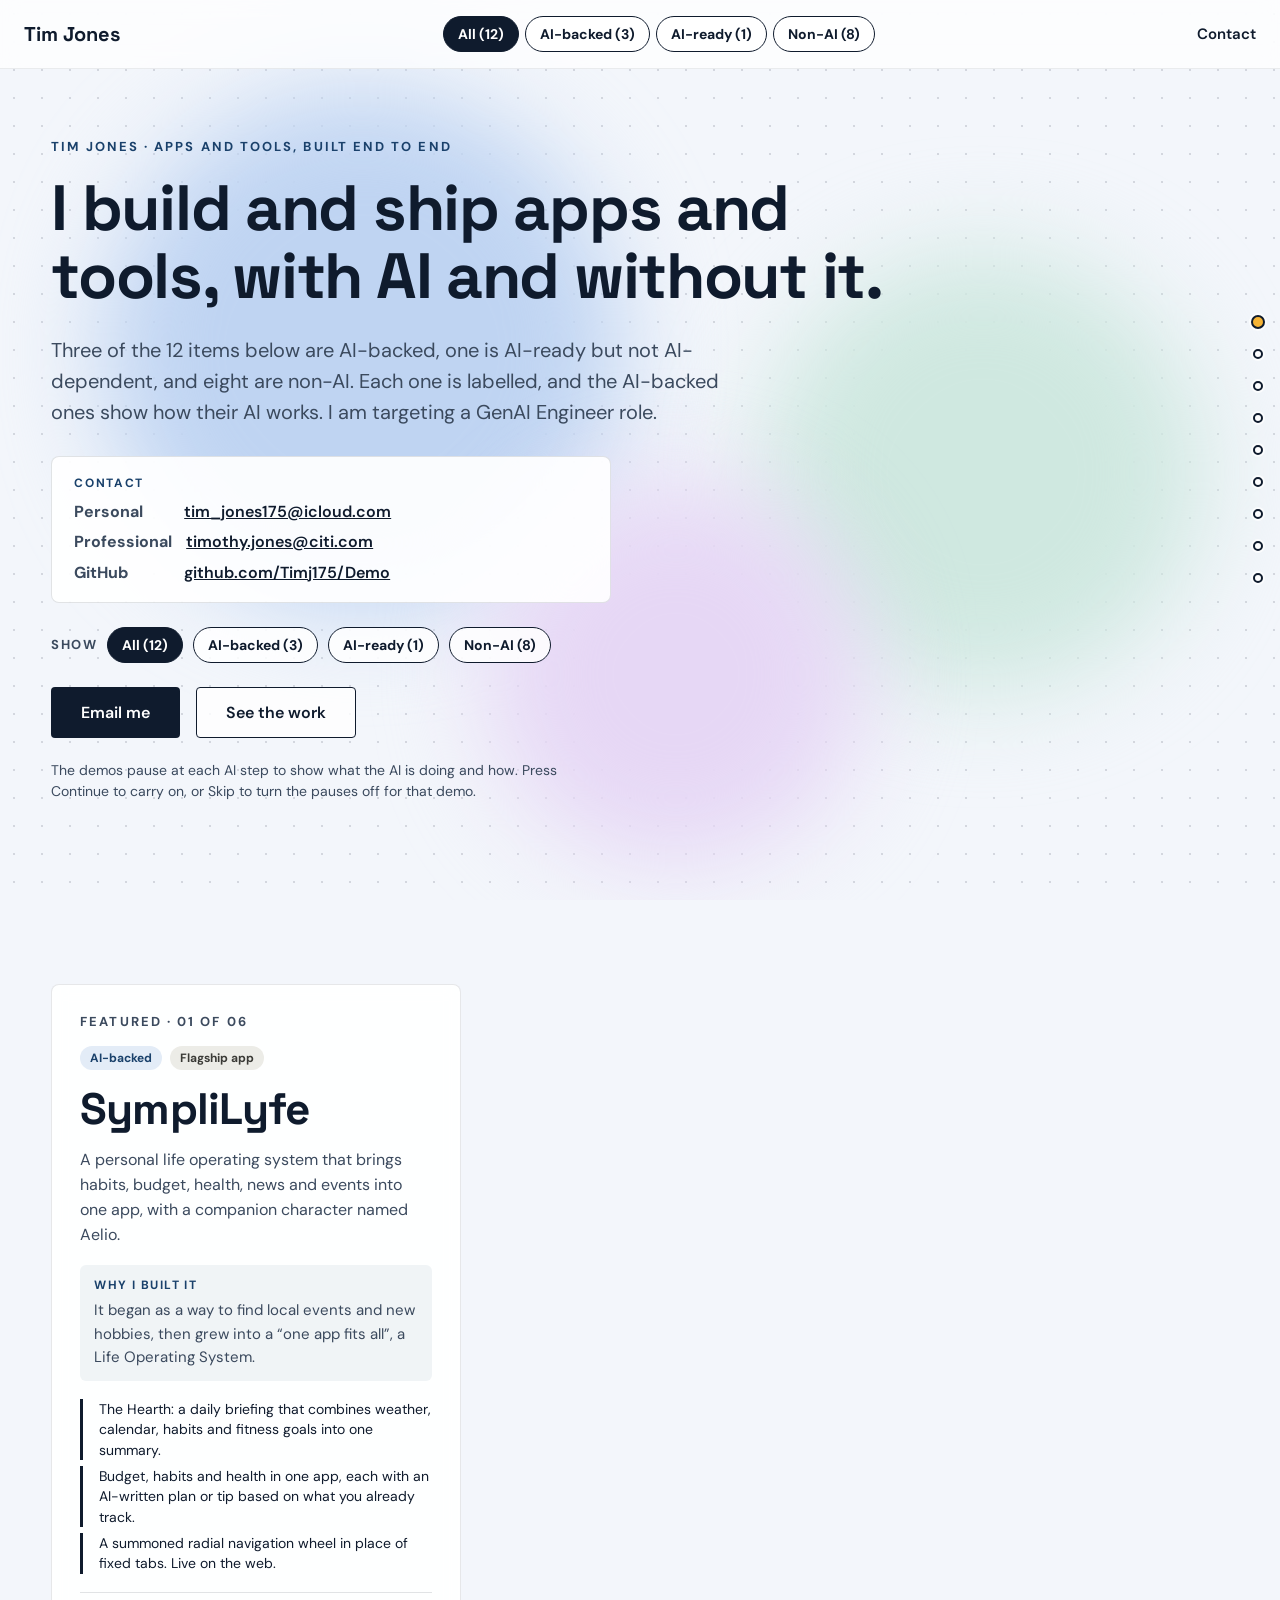
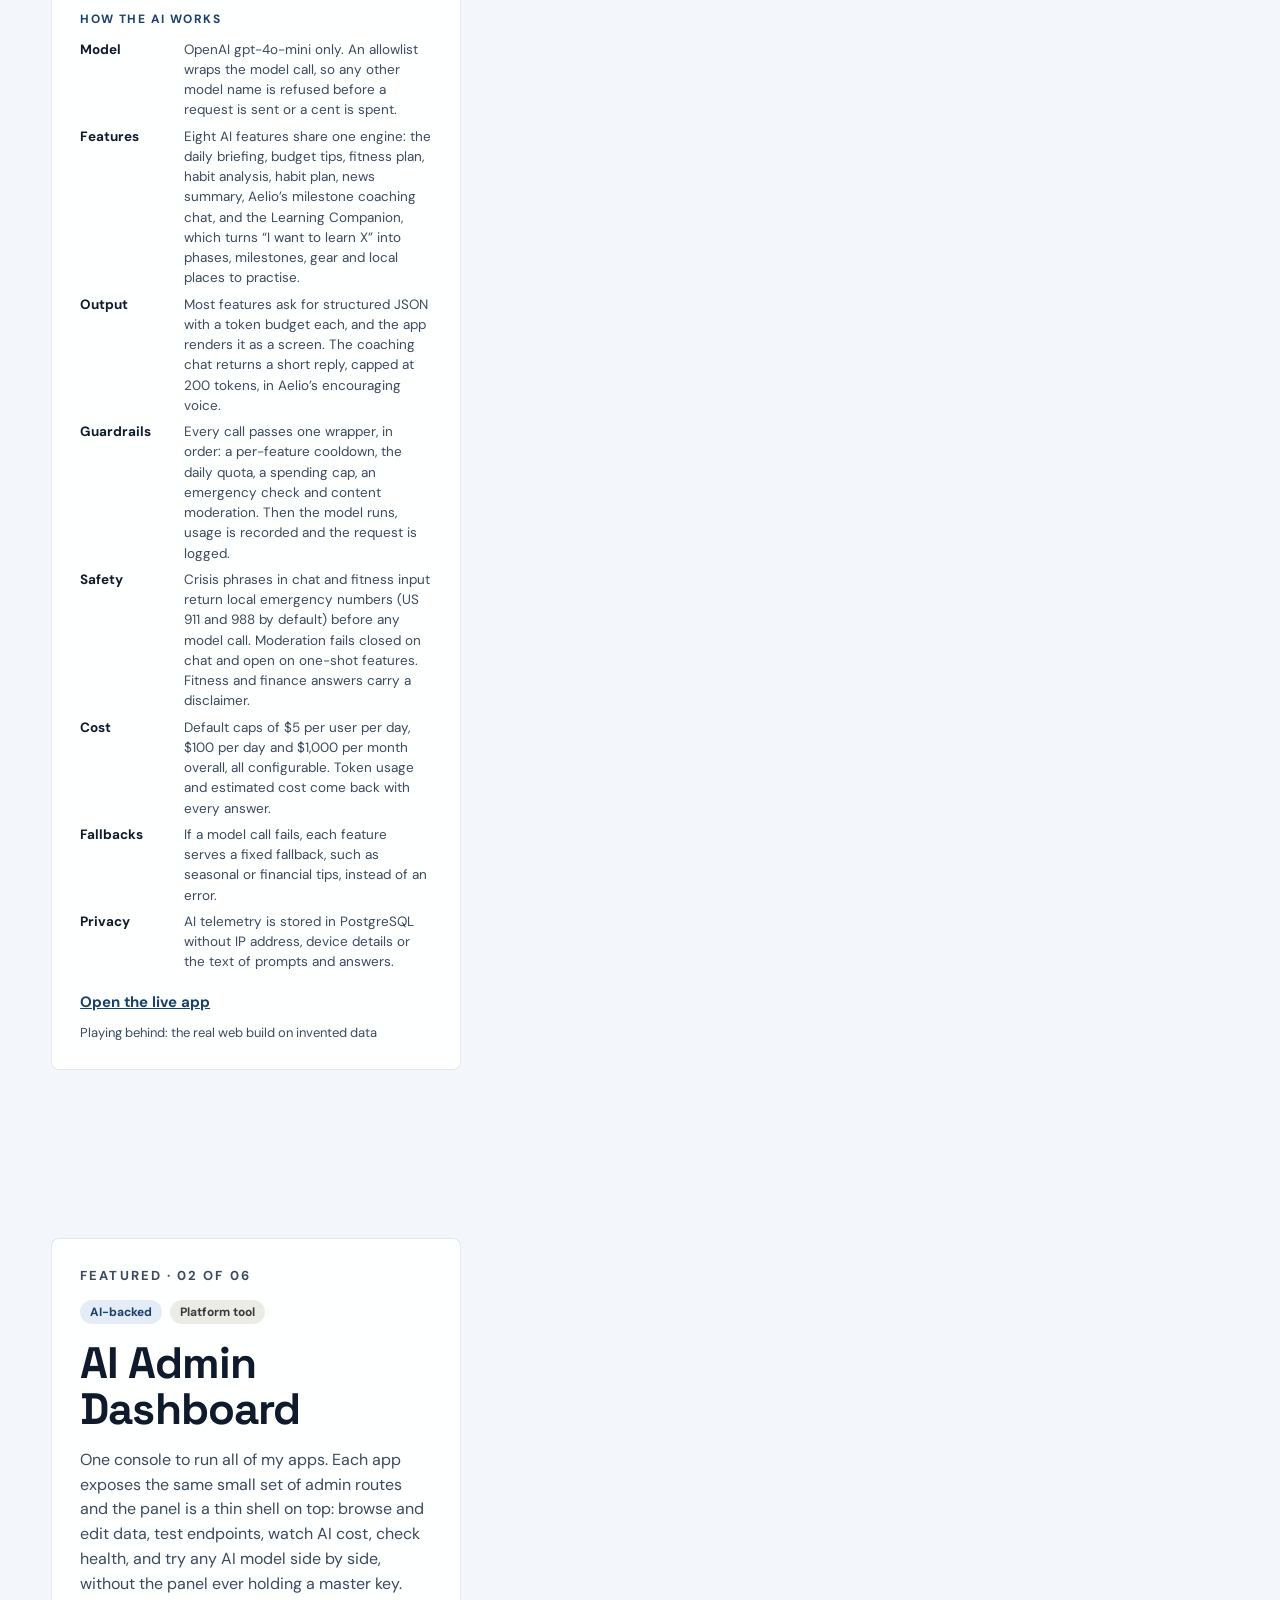
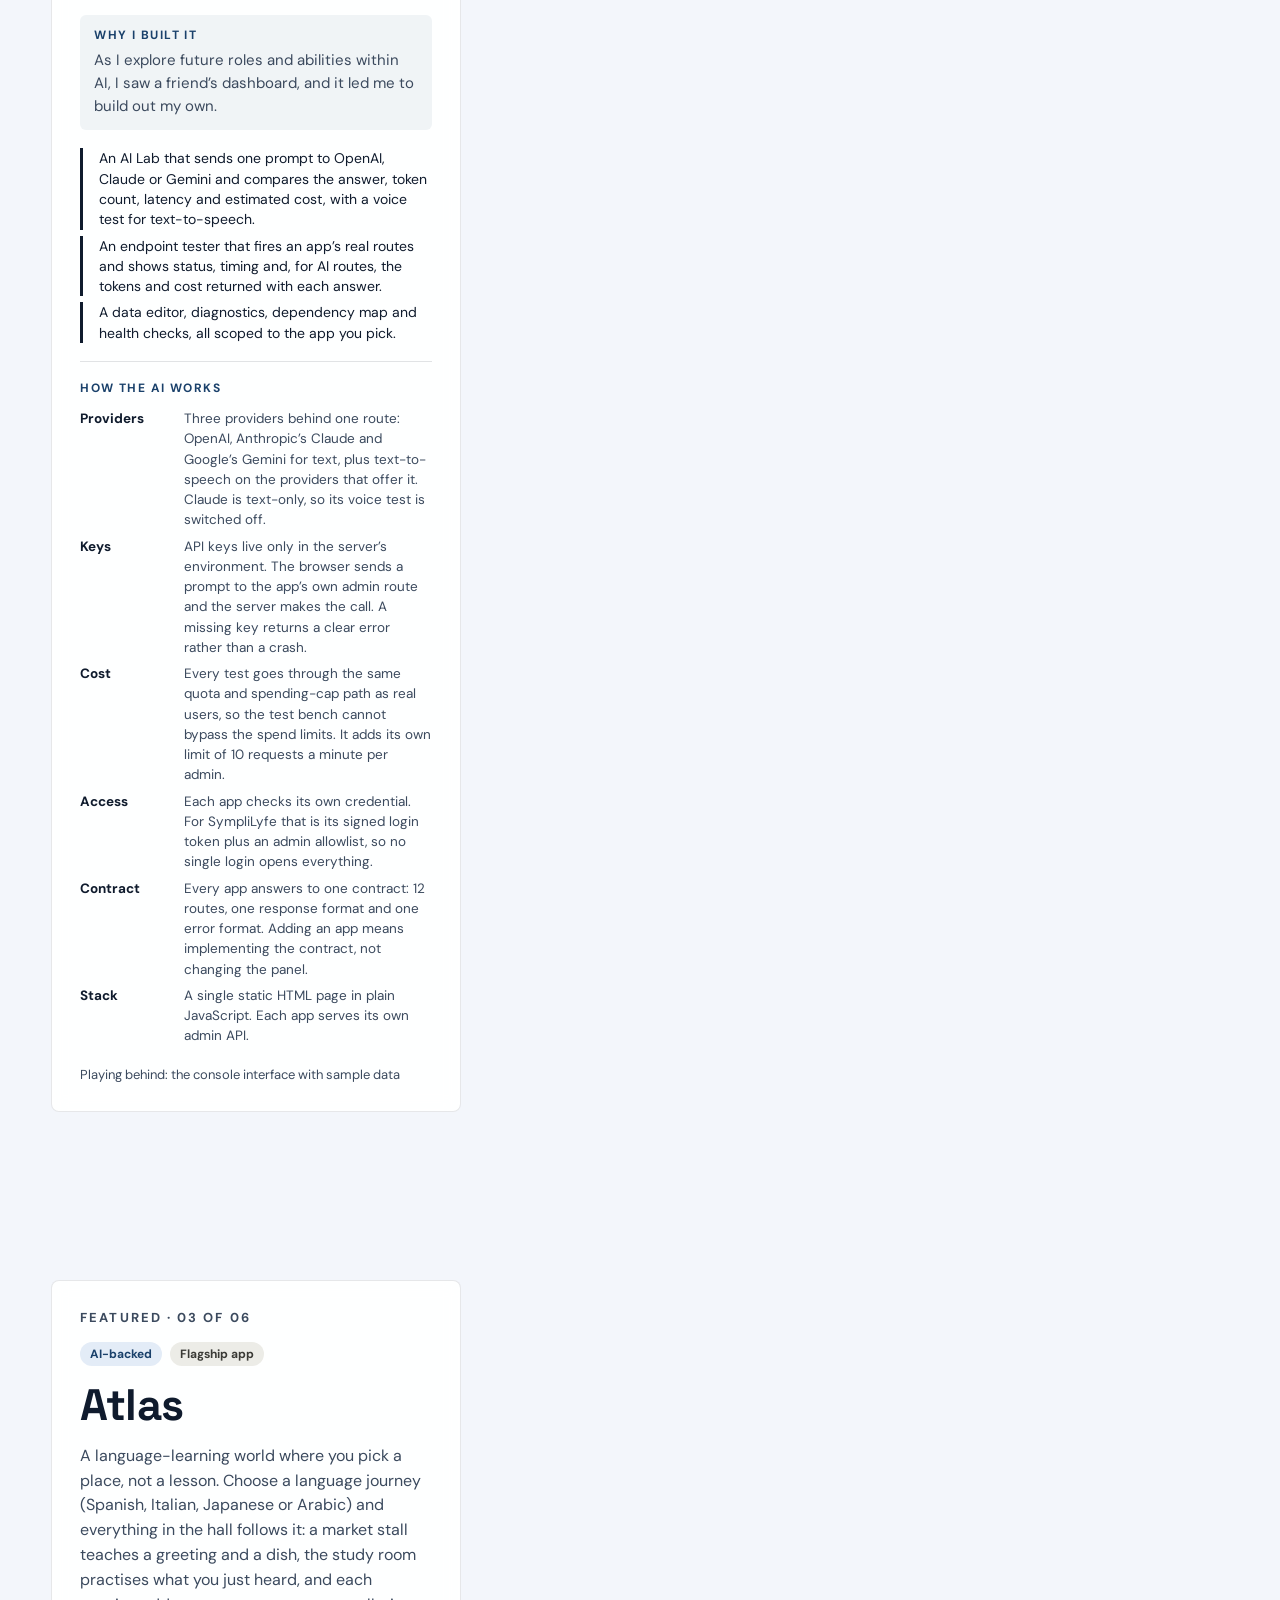
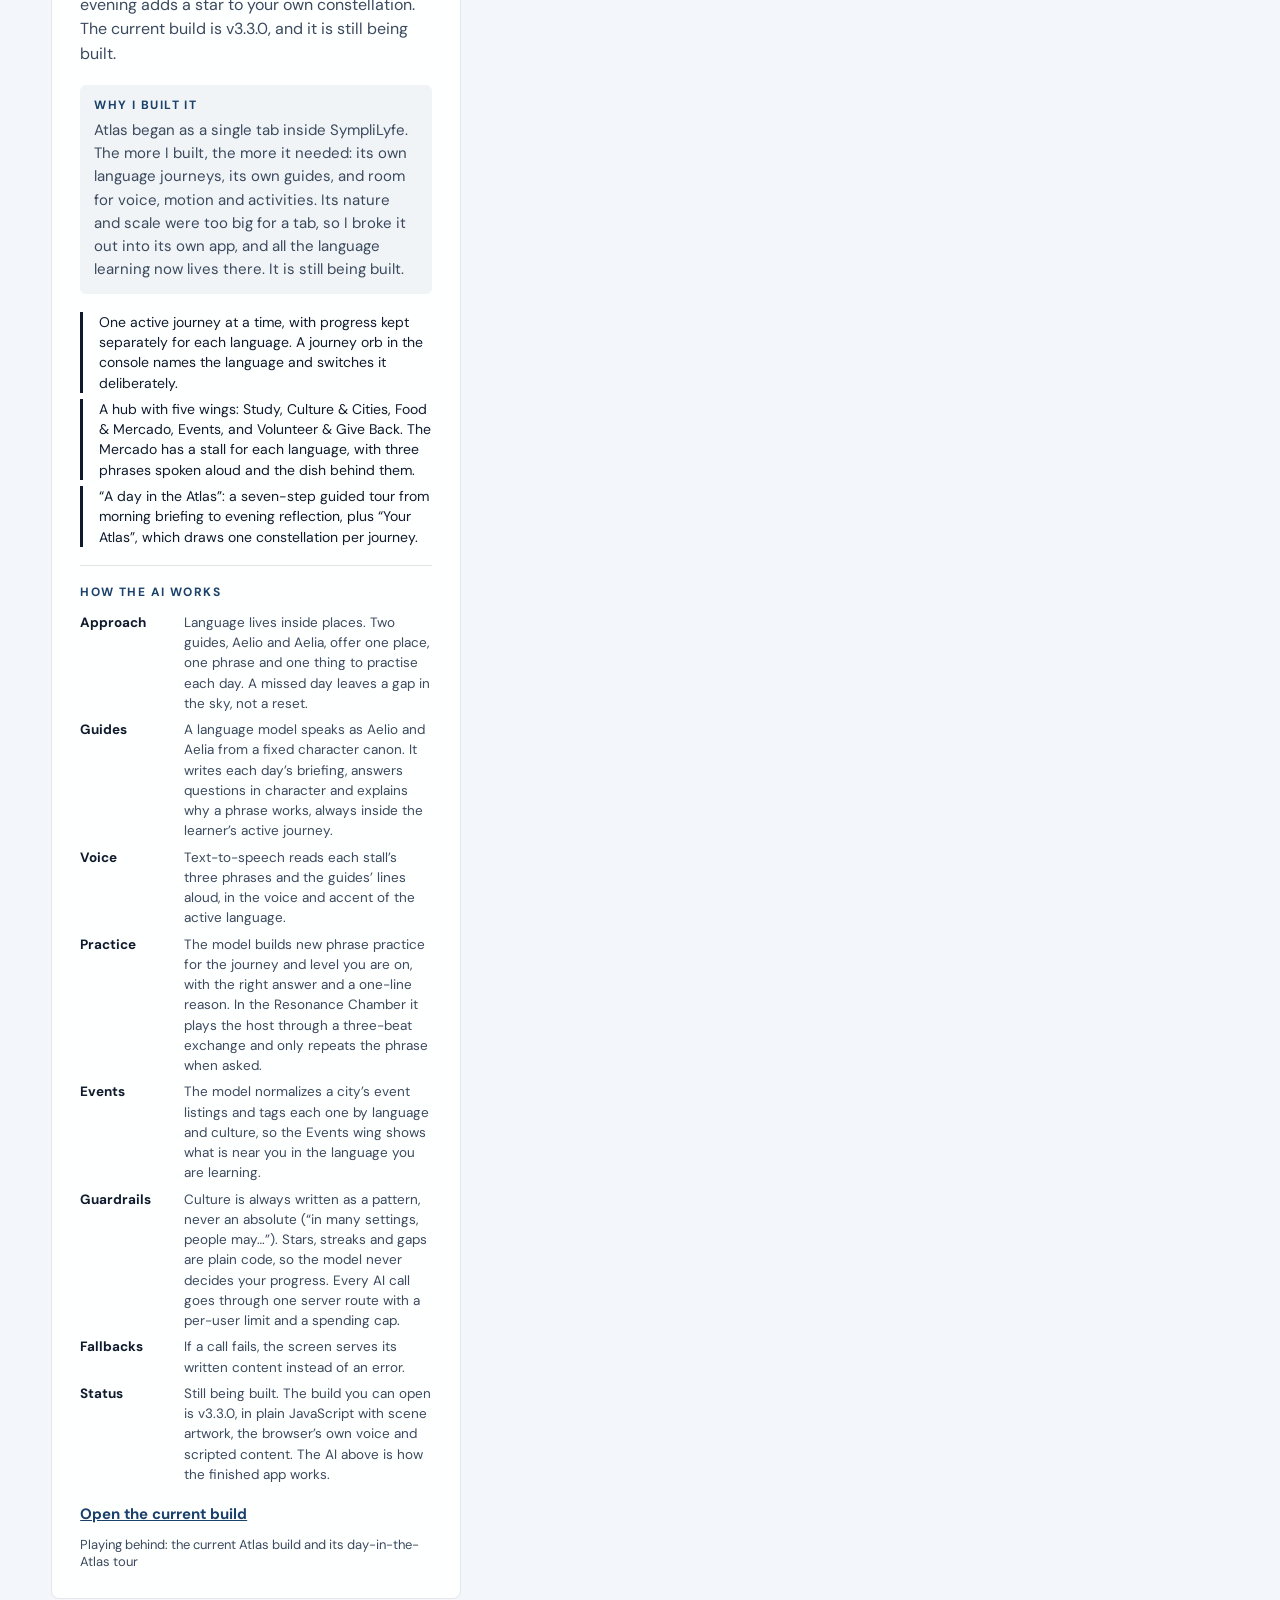
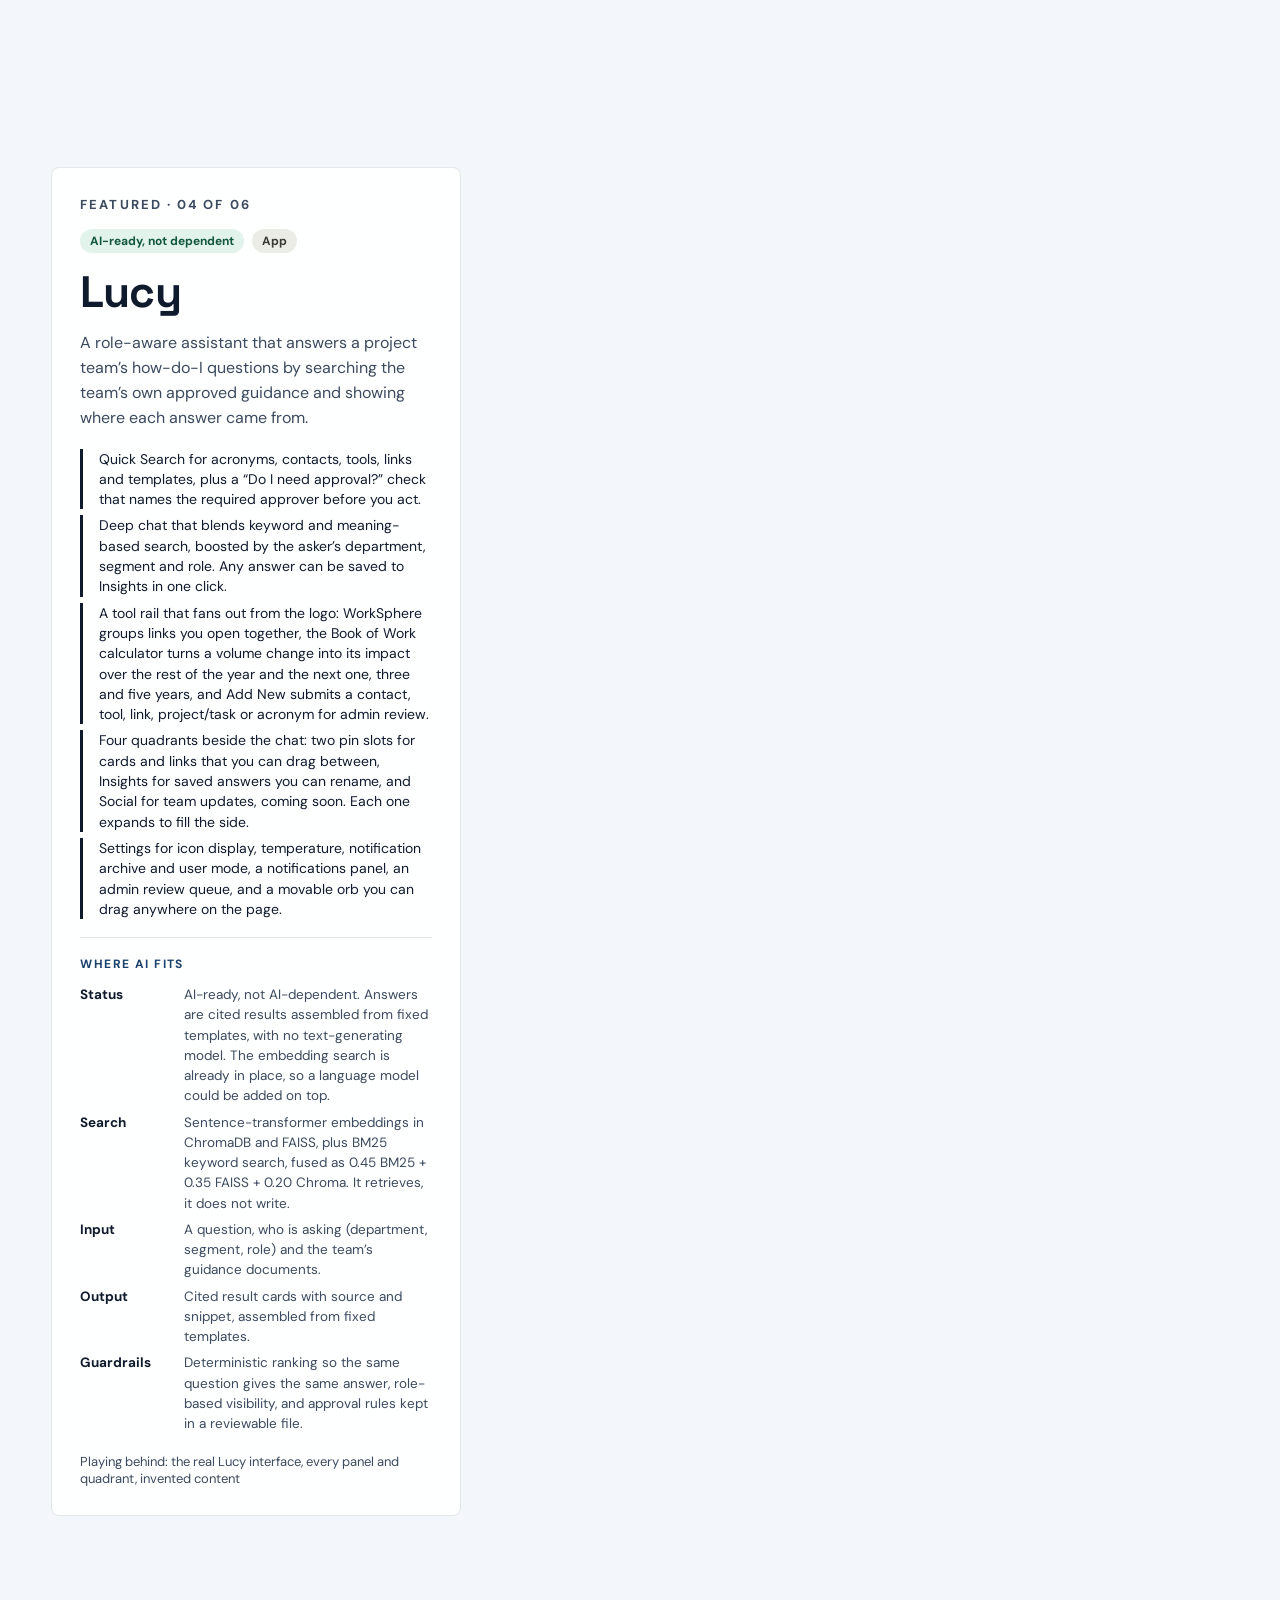
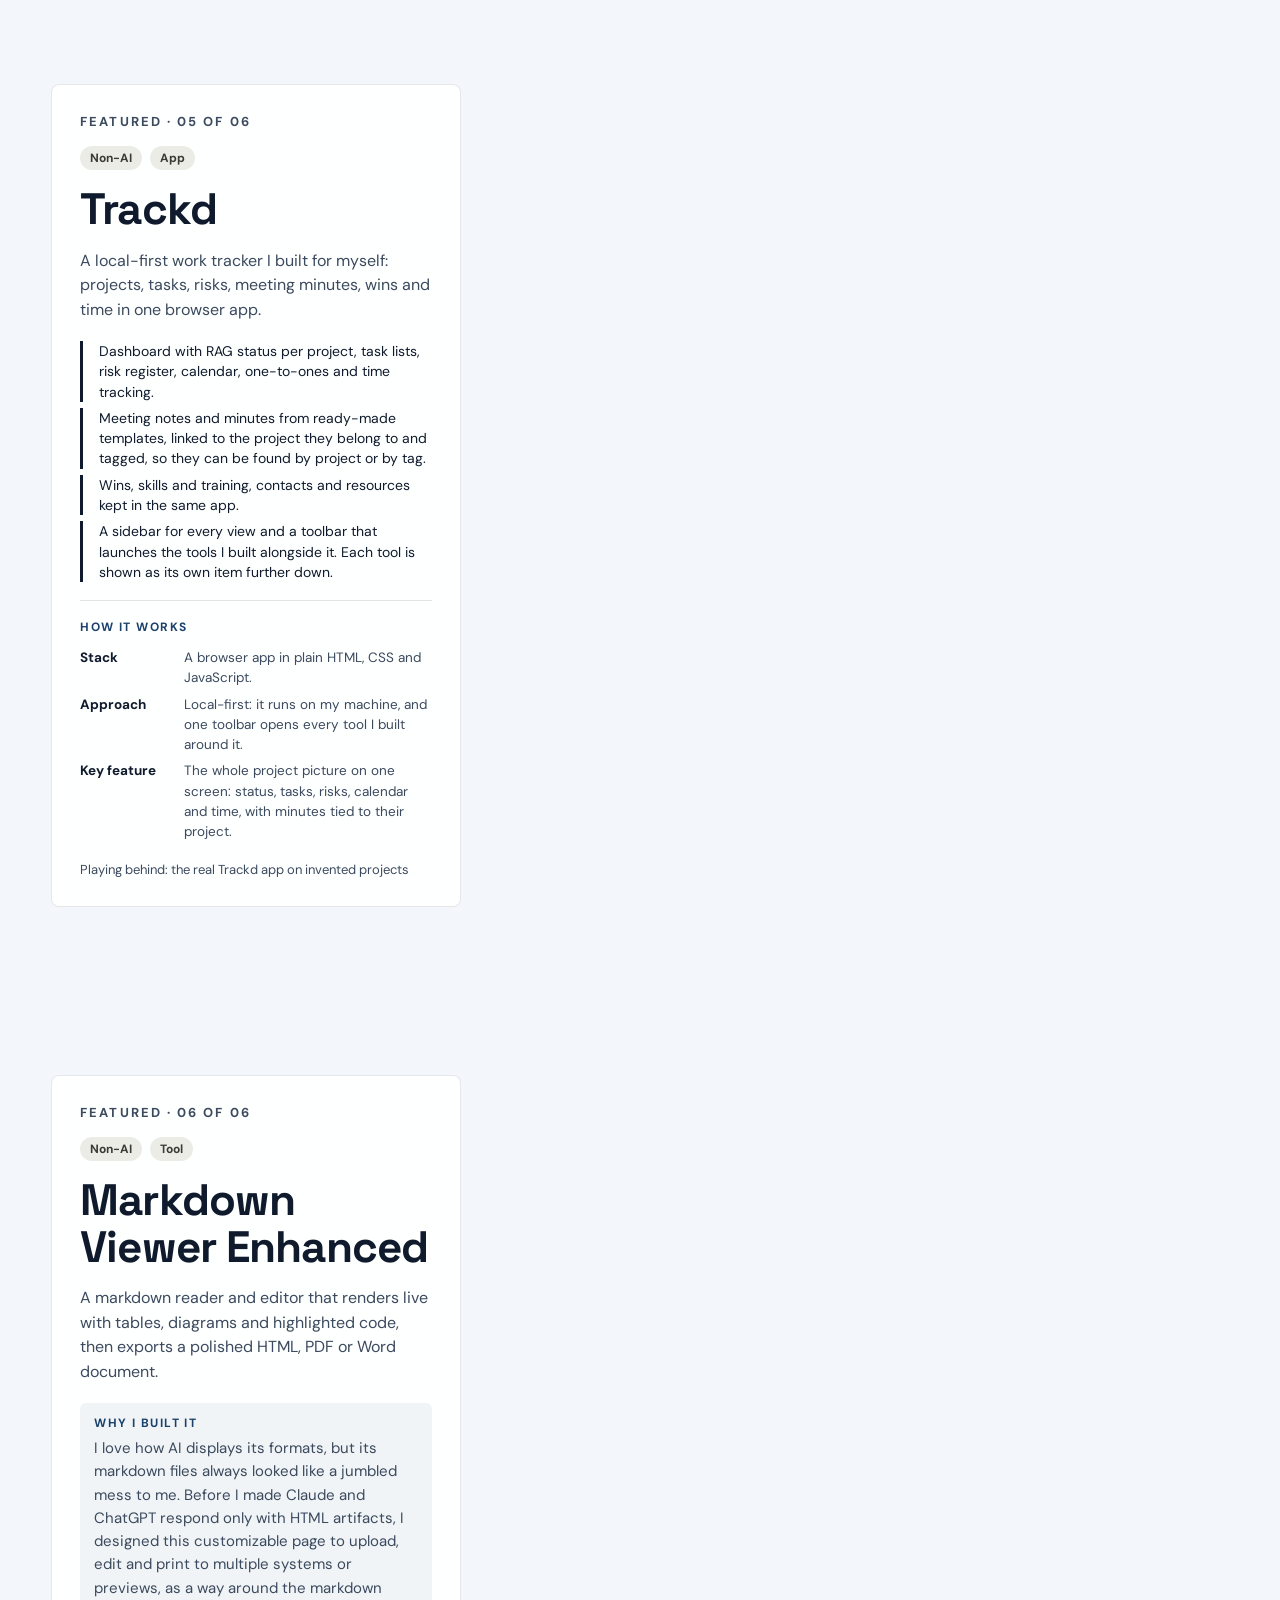
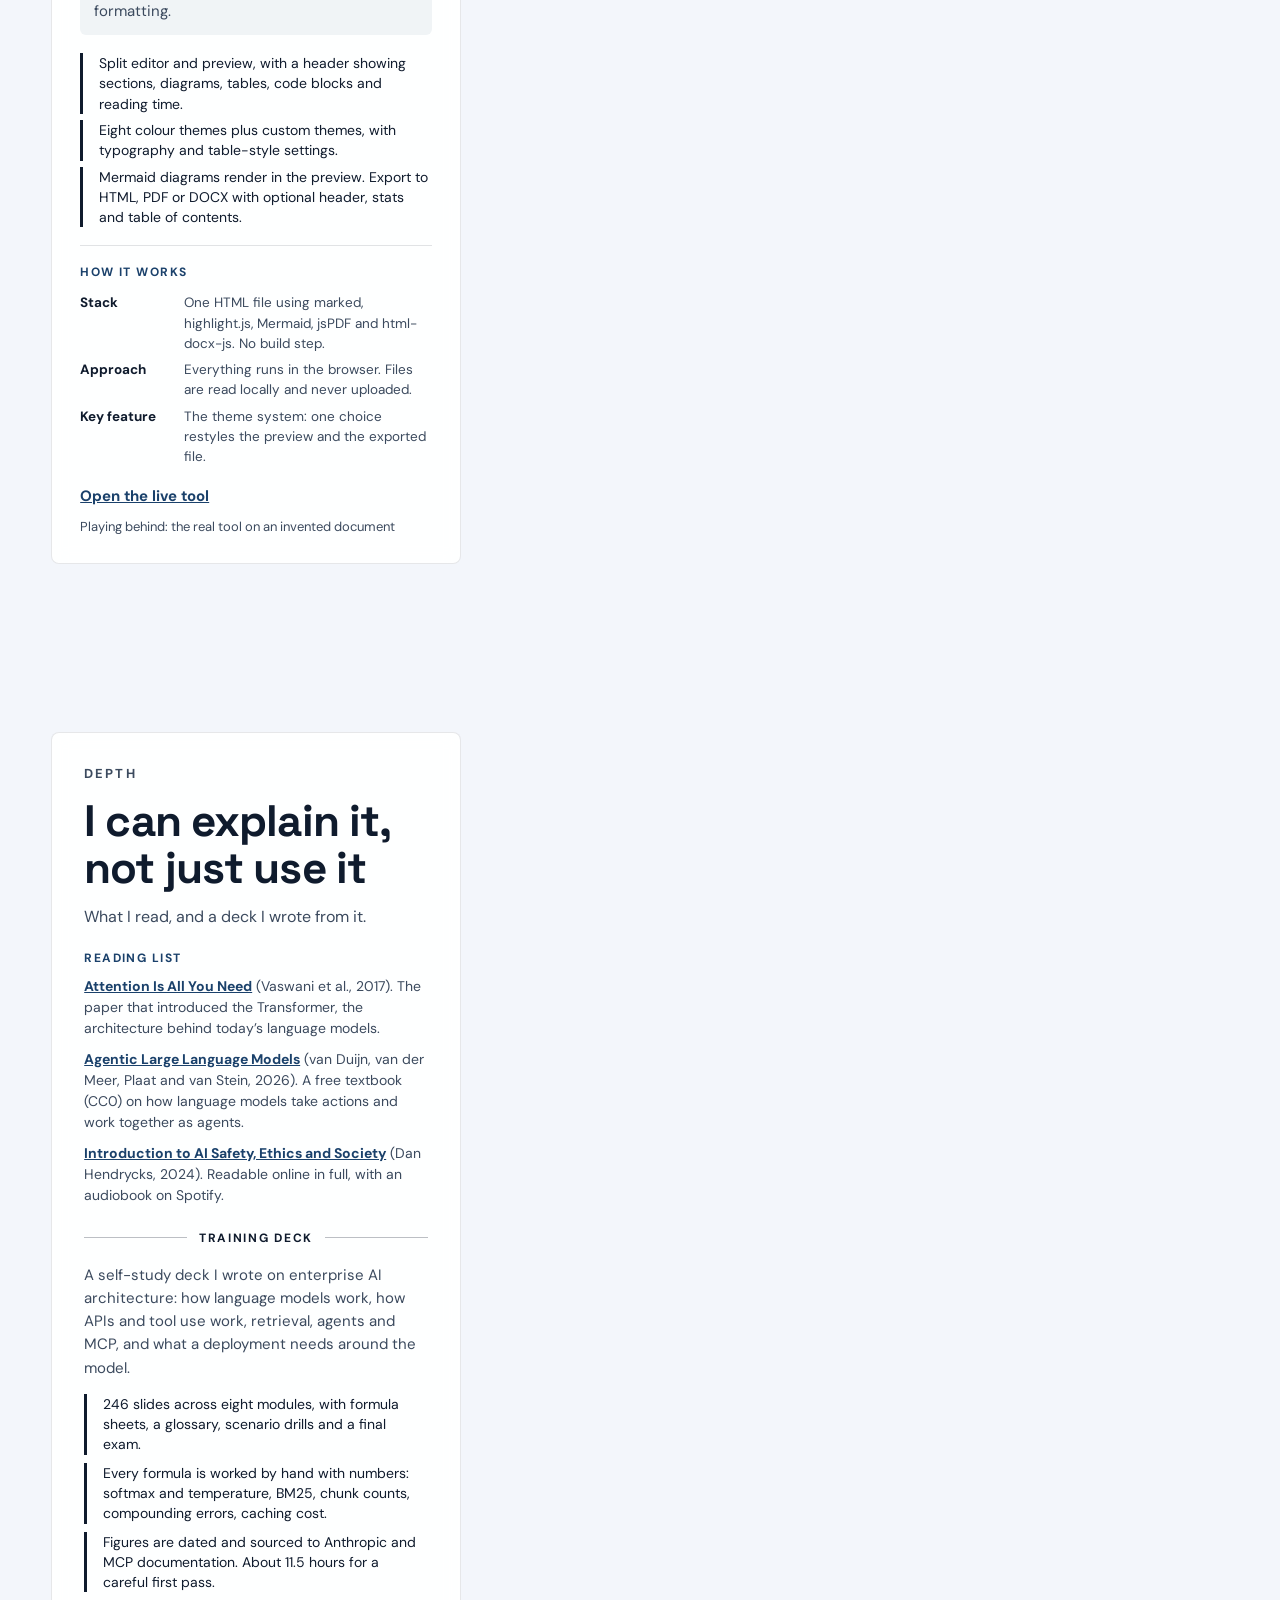
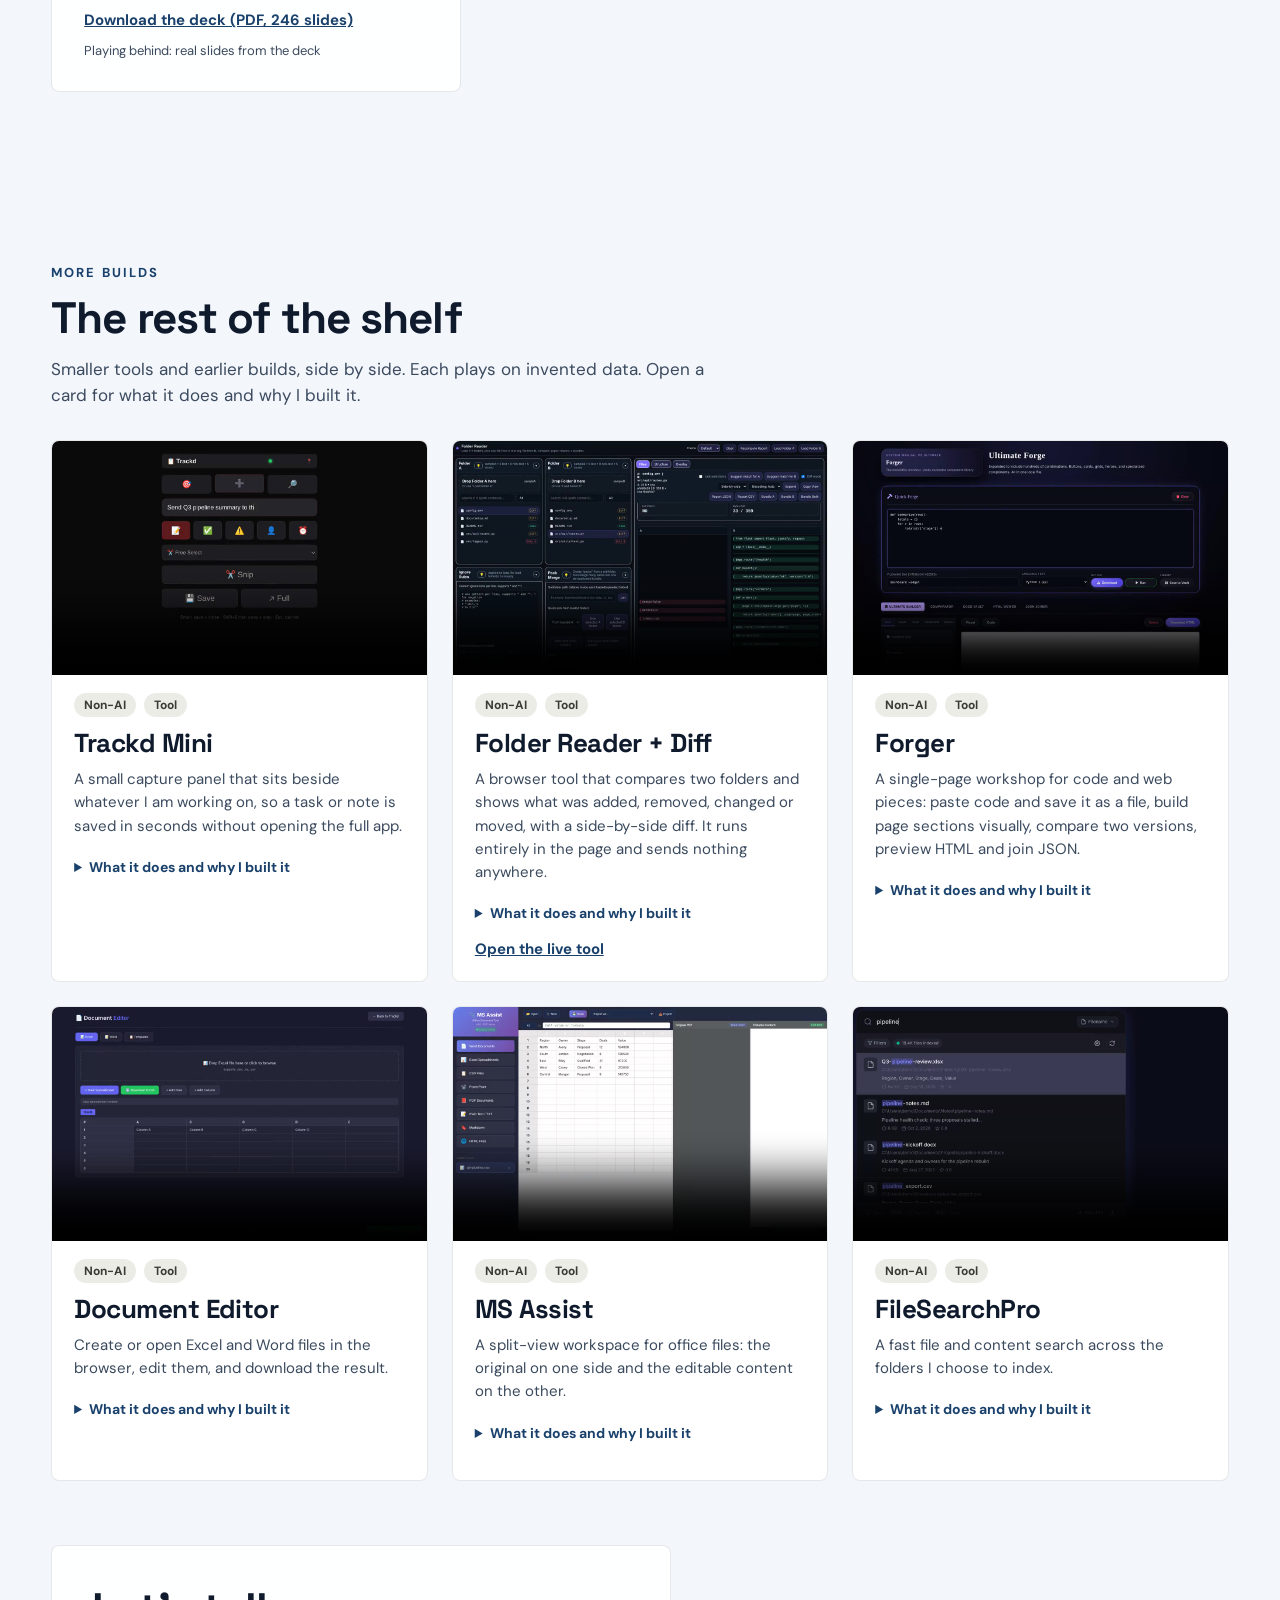
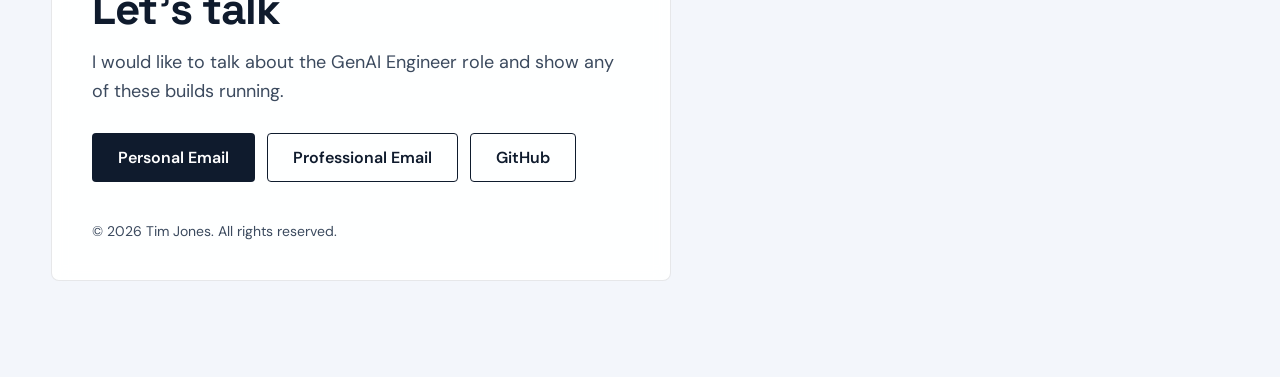
==== commit 3d3d4628: "v1.4.0: contact hero, six featured builds, More builds grid, AI-step pauses Co-Authored-By: Claude S" ====
--- a/index.html
+++ b/index.html
@@ -57,14 +57,28 @@
 @media (max-width:760px){:root{--padR:var(--pad)}}
 @media (max-width:760px){.filterbar{display:none !important}}
 @media (prefers-reduced-motion: reduce){*{animation:none !important;transition:none !important}html{scroll-behavior:auto}}
+
+/* v23: hero with photo, side-by-side builds, AI pause panel */
+.herogrid{display:grid;gap:56px;align-items:center;width:100%;max-width:1240px}
+@media (max-width:900px){.herogrid{grid-template-columns:minmax(0,1fr) !important;gap:32px}}
+.cgrid{display:grid;grid-template-columns:repeat(auto-fill,minmax(min(100%,340px),1fr));gap:24px}
+.crow{display:flex;flex-wrap:wrap;column-gap:14px;row-gap:2px;align-items:baseline}.crow span{flex:0 0 96px;font-weight:700;color:#3B4A5E}.crow a{flex:1 1 220px;min-width:0;font-weight:600;color:#0F1B2D;overflow-wrap:break-word}
+.gcard summary{cursor:pointer;font-size:14px;font-weight:700;color:#1A416B;padding:10px 0 4px 0}
+.gcard summary:focus-visible,.ai-btn:focus-visible,.herolink:focus-visible{outline:3px solid #F5B335;outline-offset:2px}
+.aipanel{position:fixed;z-index:7;top:84px;left:var(--pad);width:var(--card);max-width:calc(100vw - 2 * var(--pad));box-sizing:border-box;background:#FFFFFF;color:#0F1B2D;border:1px solid rgba(15,27,45,0.18);border-top:4px solid #F5B335;border-radius:8px;box-shadow:0 18px 50px rgba(15,27,45,0.35);padding:16px 20px 16px 20px;max-height:calc(100vh - 108px);display:flex;flex-direction:column;overflow:hidden}
+.ai-body{flex:1 1 auto;min-height:0;overflow:auto}
+@media (max-width:1000px){.aipanel{left:var(--pad);right:var(--pad);width:auto;top:auto;bottom:12px;max-width:none;max-height:max(190px,calc(100vh - 80px - var(--zoneH) - 28px))}}
+.ai-btn{font:inherit;font-size:15px;font-weight:700;cursor:pointer;padding:10px 18px;border-radius:4px;border:1.5px solid #0F1B2D}
+.ai-btn.go{background:#0F1B2D;color:#FFFFFF}
+.ai-btn.skip{background:#FFFFFF;color:#0F1B2D}
 </style>
 
 </head>
 <body>
 <div id="app" style="font-family: 'DM Sans', system-ui, sans-serif; color: #0F1B2D; width: 100%; position: relative">
-<div style="font-family: &quot;DM Sans&quot;, system-ui, sans-serif; color: rgb(15, 27, 45); width: 100%; position: relative;"><div id="layers" aria-hidden="true" style="position: fixed; inset: 0px; z-index: 0; pointer-events: none; overflow: hidden;"><div style="position: absolute; inset: 0px; overflow: hidden; transition: opacity 0.9s; opacity: 1; background: radial-gradient(rgba(15, 27, 45, 0.14) 1px, transparent 1px) 0% 0% / 28px 28px rgb(243, 246, 251);"><div style="position: absolute; width: 520px; height: 520px; left: 8%; top: 10%; border-radius: 50%; background: rgb(191, 212, 242); filter: blur(50px); animation: 18s ease-in-out 0s infinite normal none running drift;"></div><div style="position: absolute; width: 440px; height: 440px; right: 6%; top: 28%; border-radius: 50%; background: rgb(207, 232, 224); filter: blur(50px); animation: 23s ease-in-out 0s infinite reverse none running drift;"></div><div style="position: absolute; width: 380px; height: 380px; left: 38%; bottom: 4%; border-radius: 50%; background: rgb(230, 215, 245); filter: blur(50px); animation: 27s ease-in-out 0s infinite normal none running drift;"></div></div><div style="position: absolute; inset: 0px; overflow: hidden; transition: opacity 0.9s; opacity: 0; background: radial-gradient(rgba(15, 27, 45, 0.14) 1px, transparent 1px) 0% 0% / 28px 28px rgb(243, 246, 251);"><div style="position: absolute; width: 520px; height: 520px; left: 8%; top: 10%; border-radius: 50%; background: rgb(242, 217, 191); filter: blur(50px); animation: 18s ease-in-out 0s infinite normal none running drift;"></div><div style="position: absolute; width: 440px; height: 440px; right: 6%; top: 28%; border-radius: 50%; background: rgb(191, 212, 242); filter: blur(50px); animation: 23s ease-in-out 0s infinite reverse none running drift;"></div><div style="position: absolute; width: 380px; height: 380px; left: 38%; bottom: 4%; border-radius: 50%; background: rgb(215, 232, 207); filter: blur(50px); animation: 27s ease-in-out 0s infinite normal none running drift;"></div></div><div style="position: absolute; inset: 0px; overflow: hidden; transition: opacity 0.9s; opacity: 0; background: rgb(30, 23, 64);"><div class="zone"><div class="demo"><div style="background: rgb(27, 29, 36); border-radius: 12px; overflow: hidden; border: 1px solid rgba(255, 255, 255, 0.14); box-shadow: rgba(0, 0, 0, 0.45) 0px 18px 50px;"><div style="height: 28px; display: flex; align-items: center; gap: 6px; padding: 0px 12px; background: rgb(42, 45, 54); font-family: &quot;DM Sans&quot;, system-ui, sans-serif;"><span style="width: 10px; height: 10px; border-radius: 50%; background: rgb(255, 95, 87);"></span><span style="width: 10px; height: 10px; border-radius: 50%; background: rgb(254, 188, 46);"></span><span style="width: 10px; height: 10px; border-radius: 50%; background: rgb(40, 200, 64);"></span><span style="margin-left: 10px; font-size: 12px; color: rgb(167, 176, 192);">Lucy · Project Management HUB</span></div><video data-v="1" src="assets/demo_lucy.mp4" poster="assets/poster_lucy.jpg" loop="" playsinline="" preload="metadata" style="display: block; width: 100%; aspect-ratio: 16 / 10; object-fit: cover; background: rgb(0, 0, 0);"></video></div><div style="margin-top: 10px; font-size: 12px; color: rgba(255, 255, 255, 0.78); font-family: &quot;DM Sans&quot;, system-ui, sans-serif;">Real interface, every panel and quadrant. All content shown is invented.</div></div></div></div><div style="position: absolute; inset: 0px; overflow: hidden; transition: opacity 0.9s; opacity: 0; background: rgb(11, 13, 26);"><div class="zone"><div class="demo phone"><div style="border: 8px solid rgb(10, 11, 16); border-radius: 38px; overflow: hidden; box-shadow: rgba(0, 0, 0, 0.5) 0px 18px 50px; background: rgb(0, 0, 0);"><video data-v="2" src="assets/demo_sl.mp4" poster="assets/poster_sl.jpg" loop="" playsinline="" preload="metadata" style="display: block; width: 100%; aspect-ratio: 430 / 900; object-fit: cover; background: rgb(0, 0, 0);"></video></div><div style="margin-top: 12px; font-size: 12px; color: rgba(255, 255, 255, 0.78); font-family: &quot;DM Sans&quot;, system-ui, sans-serif;">The real SympliLyfe web build, running on invented data.</div></div></div></div><div style="position: absolute; inset: 0px; overflow: hidden; transition: opacity 0.9s; opacity: 0; background: rgb(23, 16, 48);"><div class="zone"><div class="demo"><div style="background: rgb(27, 29, 36); border-radius: 12px; overflow: hidden; border: 1px solid rgba(255, 255, 255, 0.14); box-shadow: rgba(0, 0, 0, 0.45) 0px 18px 50px;"><div style="height: 28px; display: flex; align-items: center; gap: 6px; padding: 0px 12px; background: rgb(42, 45, 54); font-family: &quot;DM Sans&quot;, system-ui, sans-serif;"><span style="width: 10px; height: 10px; border-radius: 50%; background: rgb(255, 95, 87);"></span><span style="width: 10px; height: 10px; border-radius: 50%; background: rgb(254, 188, 46);"></span><span style="width: 10px; height: 10px; border-radius: 50%; background: rgb(40, 200, 64);"></span><span style="margin-left: 10px; font-size: 12px; color: rgb(167, 176, 192);">The Atlas · v3.3.0, still being built</span></div><video data-v="3" src="assets/demo_atlas.mp4" poster="assets/poster_atlas.jpg" loop="" playsinline="" preload="metadata" style="display: block; width: 100%; aspect-ratio: 16 / 10; object-fit: cover; background: rgb(0, 0, 0);"></video></div><div style="margin-top: 10px; font-size: 12px; color: rgba(255, 255, 255, 0.78); font-family: &quot;DM Sans&quot;, system-ui, sans-serif;">The current build (v3.3.0), running as built, with its Spanish journey and day-in-the-Atlas tour.</div></div></div></div><div style="position: absolute; inset: 0px; overflow: hidden; transition: opacity 0.9s; opacity: 0; background: rgb(20, 22, 28);"><div class="zone"><div class="demo"><div style="background: rgb(27, 29, 36); border-radius: 12px; overflow: hidden; border: 1px solid rgba(255, 255, 255, 0.14); box-shadow: rgba(0, 0, 0, 0.45) 0px 18px 50px;"><div style="height: 28px; display: flex; align-items: center; gap: 6px; padding: 0px 12px; background: rgb(42, 45, 54); font-family: &quot;DM Sans&quot;, system-ui, sans-serif;"><span style="width: 10px; height: 10px; border-radius: 50%; background: rgb(255, 95, 87);"></span><span style="width: 10px; height: 10px; border-radius: 50%; background: rgb(254, 188, 46);"></span><span style="width: 10px; height: 10px; border-radius: 50%; background: rgb(40, 200, 64);"></span><span style="margin-left: 10px; font-size: 12px; color: rgb(167, 176, 192);">Trackd</span></div><video data-v="4" src="assets/demo_trackd.mp4" poster="assets/poster_trackd.jpg" loop="" playsinline="" preload="metadata" style="display: block; width: 100%; aspect-ratio: 16 / 10; object-fit: cover; background: rgb(0, 0, 0);"></video></div><div style="margin-top: 10px; font-size: 12px; color: rgba(255, 255, 255, 0.78); font-family: &quot;DM Sans&quot;, system-ui, sans-serif;">The real Trackd app. Projects and tasks shown are invented.</div></div></div></div><div style="position: absolute; inset: 0px; overflow: hidden; transition: opacity 0.9s; opacity: 0; background: rgb(14, 20, 36);"><div class="zone"><div class="demo"><div style="background: rgb(27, 29, 36); border-radius: 12px; overflow: hidden; border: 1px solid rgba(255, 255, 255, 0.14); box-shadow: rgba(0, 0, 0, 0.45) 0px 18px 50px;"><div style="height: 28px; display: flex; align-items: center; gap: 6px; padding: 0px 12px; background: rgb(42, 45, 54); font-family: &quot;DM Sans&quot;, system-ui, sans-serif;"><span style="width: 10px; height: 10px; border-radius: 50%; background: rgb(255, 95, 87);"></span><span style="width: 10px; height: 10px; border-radius: 50%; background: rgb(254, 188, 46);"></span><span style="width: 10px; height: 10px; border-radius: 50%; background: rgb(40, 200, 64);"></span><span style="margin-left: 10px; font-size: 12px; color: rgb(167, 176, 192);">Folder Reader + Diff</span></div><video data-v="5" src="assets/demo_folder.mp4" poster="assets/poster_folder.jpg" loop="" playsinline="" preload="metadata" style="display: block; width: 100%; aspect-ratio: 16 / 10; object-fit: cover; background: rgb(0, 0, 0);"></video></div><div style="margin-top: 10px; font-size: 12px; color: rgba(255, 255, 255, 0.78); font-family: &quot;DM Sans&quot;, system-ui, sans-serif;">The real tool comparing two invented sample folders.</div></div></div></div><div style="position: absolute; inset: 0px; overflow: hidden; transition: opacity 0.9s; opacity: 0; background: rgb(22, 26, 51);"><div class="zone"><div class="demo"><div style="background: rgb(27, 29, 36); border-radius: 12px; overflow: hidden; border: 1px solid rgba(255, 255, 255, 0.14); box-shadow: rgba(0, 0, 0, 0.45) 0px 18px 50px;"><div style="height: 28px; display: flex; align-items: center; gap: 6px; padding: 0px 12px; background: rgb(42, 45, 54); font-family: &quot;DM Sans&quot;, system-ui, sans-serif;"><span style="width: 10px; height: 10px; border-radius: 50%; background: rgb(255, 95, 87);"></span><span style="width: 10px; height: 10px; border-radius: 50%; background: rgb(254, 188, 46);"></span><span style="width: 10px; height: 10px; border-radius: 50%; background: rgb(40, 200, 64);"></span><span style="margin-left: 10px; font-size: 12px; color: rgb(167, 176, 192);">MD Viewer Enhanced</span></div><video data-v="6" src="assets/demo_md.mp4" poster="assets/poster_md.jpg" loop="" playsinline="" preload="metadata" style="display: block; width: 100%; aspect-ratio: 16 / 10; object-fit: cover; background: rgb(0, 0, 0);"></video></div><div style="margin-top: 10px; font-size: 12px; color: rgba(255, 255, 255, 0.78); font-family: &quot;DM Sans&quot;, system-ui, sans-serif;">The real tool rendering an invented document.</div></div></div></div><div style="position: absolute; inset: 0px; overflow: hidden; transition: opacity 0.9s; opacity: 0; background: rgb(10, 10, 15);"><div class="zone"><div class="demo"><div style="background: rgb(27, 29, 36); border-radius: 12px; overflow: hidden; border: 1px solid rgba(255, 255, 255, 0.14); box-shadow: rgba(0, 0, 0, 0.45) 0px 18px 50px;"><div style="height: 28px; display: flex; align-items: center; gap: 6px; padding: 0px 12px; background: rgb(42, 45, 54); font-family: &quot;DM Sans&quot;, system-ui, sans-serif;"><span style="width: 10px; height: 10px; border-radius: 50%; background: rgb(255, 95, 87);"></span><span style="width: 10px; height: 10px; border-radius: 50%; background: rgb(254, 188, 46);"></span><span style="width: 10px; height: 10px; border-radius: 50%; background: rgb(40, 200, 64);"></span><span style="margin-left: 10px; font-size: 12px; color: rgb(167, 176, 192);">Trackd Mini</span></div><video data-v="7" src="assets/demo_mini.mp4" poster="assets/poster_mini.jpg" loop="" playsinline="" preload="metadata" style="display: block; width: 100%; aspect-ratio: 16 / 10; object-fit: cover; background: rgb(0, 0, 0);"></video></div><div style="margin-top: 10px; font-size: 12px; color: rgba(255, 255, 255, 0.78); font-family: &quot;DM Sans&quot;, system-ui, sans-serif;">The real Mini panel with one invented task being typed.</div></div></div></div><div style="position: absolute; inset: 0px; overflow: hidden; transition: opacity 0.9s; opacity: 0; background: rgb(20, 18, 43);"><div class="zone"><div class="demo"><div style="background: rgb(27, 29, 36); border-radius: 12px; overflow: hidden; border: 1px solid rgba(255, 255, 255, 0.14); box-shadow: rgba(0, 0, 0, 0.45) 0px 18px 50px;"><div style="height: 28px; display: flex; align-items: center; gap: 6px; padding: 0px 12px; background: rgb(42, 45, 54); font-family: &quot;DM Sans&quot;, system-ui, sans-serif;"><span style="width: 10px; height: 10px; border-radius: 50%; background: rgb(255, 95, 87);"></span><span style="width: 10px; height: 10px; border-radius: 50%; background: rgb(254, 188, 46);"></span><span style="width: 10px; height: 10px; border-radius: 50%; background: rgb(40, 200, 64);"></span><span style="margin-left: 10px; font-size: 12px; color: rgb(167, 176, 192);">Forger</span></div><video data-v="8" src="assets/demo_forger.mp4" poster="assets/poster_forger.jpg" loop="" playsinline="" preload="metadata" style="display: block; width: 100%; aspect-ratio: 16 / 10; object-fit: cover; background: rgb(0, 0, 0);"></video></div><div style="margin-top: 10px; font-size: 12px; color: rgba(255, 255, 255, 0.78); font-family: &quot;DM Sans&quot;, system-ui, sans-serif;">The real tool on invented code and a sample page.</div></div></div></div><div style="position: absolute; inset: 0px; overflow: hidden; transition: opacity 0.9s; opacity: 0; background: rgb(26, 24, 54);"><div class="zone"><div class="demo"><div style="background: rgb(27, 29, 36); border-radius: 12px; overflow: hidden; border: 1px solid rgba(255, 255, 255, 0.14); box-shadow: rgba(0, 0, 0, 0.45) 0px 18px 50px;"><div style="height: 28px; display: flex; align-items: center; gap: 6px; padding: 0px 12px; background: rgb(42, 45, 54); font-family: &quot;DM Sans&quot;, system-ui, sans-serif;"><span style="width: 10px; height: 10px; border-radius: 50%; background: rgb(255, 95, 87);"></span><span style="width: 10px; height: 10px; border-radius: 50%; background: rgb(254, 188, 46);"></span><span style="width: 10px; height: 10px; border-radius: 50%; background: rgb(40, 200, 64);"></span><span style="margin-left: 10px; font-size: 12px; color: rgb(167, 176, 192);">Document Editor</span></div><video data-v="9" src="assets/demo_docedit.mp4" poster="assets/poster_docedit.jpg" loop="" playsinline="" preload="metadata" style="display: block; width: 100%; aspect-ratio: 16 / 10; object-fit: cover; background: rgb(0, 0, 0);"></video></div><div style="margin-top: 10px; font-size: 12px; color: rgba(255, 255, 255, 0.78); font-family: &quot;DM Sans&quot;, system-ui, sans-serif;">The real tool: a new spreadsheet, a budget template and a meeting-notes template.</div></div></div></div><div style="position: absolute; inset: 0px; overflow: hidden; transition: opacity 0.9s; opacity: 0; background: rgb(27, 23, 64);"><div class="zone"><div class="demo"><div style="background: rgb(27, 29, 36); border-radius: 12px; overflow: hidden; border: 1px solid rgba(255, 255, 255, 0.14); box-shadow: rgba(0, 0, 0, 0.45) 0px 18px 50px;"><div style="height: 28px; display: flex; align-items: center; gap: 6px; padding: 0px 12px; background: rgb(42, 45, 54); font-family: &quot;DM Sans&quot;, system-ui, sans-serif;"><span style="width: 10px; height: 10px; border-radius: 50%; background: rgb(255, 95, 87);"></span><span style="width: 10px; height: 10px; border-radius: 50%; background: rgb(254, 188, 46);"></span><span style="width: 10px; height: 10px; border-radius: 50%; background: rgb(40, 200, 64);"></span><span style="margin-left: 10px; font-size: 12px; color: rgb(167, 176, 192);">MS Assist</span></div><video data-v="10" src="assets/demo_msassist.mp4" poster="assets/poster_msassist.jpg" loop="" playsinline="" preload="metadata" style="display: block; width: 100%; aspect-ratio: 16 / 10; object-fit: cover; background: rgb(0, 0, 0);"></video></div><div style="margin-top: 10px; font-size: 12px; color: rgba(255, 255, 255, 0.78); font-family: &quot;DM Sans&quot;, system-ui, sans-serif;">The real tool opening an invented spreadsheet and CSV.</div></div></div></div><div style="position: absolute; inset: 0px; overflow: hidden; transition: opacity 0.9s; opacity: 0; background: rgb(11, 13, 22);"><div class="zone"><div class="demo"><div style="background: rgb(27, 29, 36); border-radius: 12px; overflow: hidden; border: 1px solid rgba(255, 255, 255, 0.14); box-shadow: rgba(0, 0, 0, 0.45) 0px 18px 50px;"><div style="height: 28px; display: flex; align-items: center; gap: 6px; padding: 0px 12px; background: rgb(42, 45, 54); font-family: &quot;DM Sans&quot;, system-ui, sans-serif;"><span style="width: 10px; height: 10px; border-radius: 50%; background: rgb(255, 95, 87);"></span><span style="width: 10px; height: 10px; border-radius: 50%; background: rgb(254, 188, 46);"></span><span style="width: 10px; height: 10px; border-radius: 50%; background: rgb(40, 200, 64);"></span><span style="margin-left: 10px; font-size: 12px; color: rgb(167, 176, 192);">FileSearchPro</span></div><video data-v="11" src="assets/demo_filesearch.mp4" poster="assets/poster_filesearch.jpg" loop="" playsinline="" preload="metadata" style="display: block; width: 100%; aspect-ratio: 16 / 10; object-fit: cover; background: rgb(0, 0, 0);"></video></div><div style="margin-top: 10px; font-size: 12px; color: rgba(255, 255, 255, 0.78); font-family: &quot;DM Sans&quot;, system-ui, sans-serif;">The real tool searching invented files.</div></div></div></div><div style="position: absolute; inset: 0px; overflow: hidden; transition: opacity 0.9s; opacity: 0; background: rgb(20, 26, 38);"><div class="zone"><div class="demo"><div style="background: rgb(27, 29, 36); border-radius: 12px; overflow: hidden; border: 1px solid rgba(255, 255, 255, 0.14); box-shadow: rgba(0, 0, 0, 0.45) 0px 18px 50px;"><div style="height: 28px; display: flex; align-items: center; gap: 6px; padding: 0px 12px; background: rgb(42, 45, 54); font-family: &quot;DM Sans&quot;, system-ui, sans-serif;"><span style="width: 10px; height: 10px; border-radius: 50%; background: rgb(255, 95, 87);"></span><span style="width: 10px; height: 10px; border-radius: 50%; background: rgb(254, 188, 46);"></span><span style="width: 10px; height: 10px; border-radius: 50%; background: rgb(40, 200, 64);"></span><span style="margin-left: 10px; font-size: 12px; color: rgb(167, 176, 192);">AI Admin Dashboard</span></div><video data-v="14" src="assets/demo_admin.mp4" poster="assets/poster_admin.jpg" loop="" playsinline="" preload="metadata" style="display: block; width: 100%; aspect-ratio: 16 / 10; object-fit: cover; background: rgb(0, 0, 0);"></video></div><div style="margin-top: 10px; font-size: 12px; color: rgba(255, 255, 255, 0.78); font-family: &quot;DM Sans&quot;, system-ui, sans-serif;">The console interface, shown with sample data.</div></div></div></div><div style="position: absolute; inset: 0px; overflow: hidden; transition: opacity 0.9s; opacity: 0; background: rgb(233, 241, 244);"><div class="zone"><div class="fan"><div style="left: 0px; top: 0px; animation: 8s ease-in-out 0s infinite normal none running floatY;"><img src="assets/slide42.jpg" alt="Deck slide 42: same scores, three temperatures"></div><div style="right: 0px; top: 29%; animation: 9s ease-in-out 1s infinite normal none running floatY;"><img src="assets/slide140.jpg" alt="Deck slide 140: rank fusion, merging two ranked lists"></div><div style="left: 6%; bottom: 0px; animation: 7s ease-in-out 2s infinite normal none running floatY;"><img src="assets/slide137.jpg" alt="Deck slide 137: BM25 worked example, four chunks, one term"></div></div></div></div></div><div style="position: fixed; top: 0px; left: 0px; right: 0px; z-index: 5; display: flex; align-items: center; justify-content: space-between; padding: 14px 24px; box-sizing: border-box; background: rgba(255, 255, 255, 0.72); backdrop-filter: blur(10px); border-bottom: 1px solid rgba(15, 27, 45, 0.08);"><a href="#ch0" style="font-family: &quot;Space Grotesk&quot;, system-ui, sans-serif; font-weight: 700; font-size: 20px; color: rgb(15, 27, 45); text-decoration: none;">Tim Jones</a><div class="filterbar" style="display: flex; align-items: center; gap: 6px;"><button type="button" aria-pressed="true" style="font-style: inherit; font-variant: inherit; font-stretch: inherit; line-height: inherit; font-family: inherit; font-optical-sizing: inherit; font-size-adjust: inherit; font-kerning: inherit; font-feature-settings: inherit; font-variation-settings: inherit; font-size: 14px; font-weight: 700; cursor: pointer; padding: 8px 14px; border-radius: 999px; border: 1.5px solid rgb(15, 27, 45); background: rgb(15, 27, 45); color: rgb(255, 255, 255);">All (12)</button><button type="button" aria-pressed="false" style="font-style: inherit; font-variant: inherit; font-stretch: inherit; line-height: inherit; font-family: inherit; font-optical-sizing: inherit; font-size-adjust: inherit; font-kerning: inherit; font-feature-settings: inherit; font-variation-settings: inherit; font-size: 14px; font-weight: 700; cursor: pointer; padding: 8px 14px; border-radius: 999px; border: 1.5px solid rgb(15, 27, 45); background: rgba(255, 255, 255, 0.85); color: rgb(15, 27, 45);">AI-backed (3)</button><button type="button" aria-pressed="false" style="font-style: inherit; font-variant: inherit; font-stretch: inherit; line-height: inherit; font-family: inherit; font-optical-sizing: inherit; font-size-adjust: inherit; font-kerning: inherit; font-feature-settings: inherit; font-variation-settings: inherit; font-size: 14px; font-weight: 700; cursor: pointer; padding: 8px 14px; border-radius: 999px; border: 1.5px solid rgb(15, 27, 45); background: rgba(255, 255, 255, 0.85); color: rgb(15, 27, 45);">AI-ready (1)</button><button type="button" aria-pressed="false" style="font-style: inherit; font-variant: inherit; font-stretch: inherit; line-height: inherit; font-family: inherit; font-optical-sizing: inherit; font-size-adjust: inherit; font-kerning: inherit; font-feature-settings: inherit; font-variation-settings: inherit; font-size: 14px; font-weight: 700; cursor: pointer; padding: 8px 14px; border-radius: 999px; border: 1.5px solid rgb(15, 27, 45); background: rgba(255, 255, 255, 0.85); color: rgb(15, 27, 45);">Non-AI (8)</button></div><a href="#ch13" style="font-size: 15px; font-weight: 600; text-decoration: none; color: rgb(15, 27, 45); padding: 10px 0px;">Contact</a></div><div class="dots" style="position: fixed; right: 6px; top: 50%; transform: translateY(-50%); z-index: 5; flex-direction: column;"><a href="#ch0" aria-label="Intro" title="Intro" style="display: flex; align-items: center; justify-content: center; width: 32px; height: 32px; text-decoration: none;"><span style="display: block; border-radius: 50%; border: 2px solid rgb(15, 27, 45); box-sizing: border-box; box-shadow: rgba(255, 255, 255, 0.7) 0px 0px 0px 2px; transition: 0.3s; width: 14px; height: 14px; background: rgb(245, 179, 53);"></span></a><a href="#ch4" aria-label="Trackd" title="Trackd" style="display: flex; align-items: center; justify-content: center; width: 32px; height: 32px; text-decoration: none;"><span style="display: block; border-radius: 50%; border: 2px solid rgb(15, 27, 45); box-sizing: border-box; box-shadow: rgba(255, 255, 255, 0.7) 0px 0px 0px 2px; transition: 0.3s; width: 10px; height: 10px; background: rgba(255, 255, 255, 0.9);"></span></a><a href="#ch7" aria-label="Trackd Mini" title="Trackd Mini" style="display: flex; align-items: center; justify-content: center; width: 32px; height: 32px; text-decoration: none;"><span style="display: block; border-radius: 50%; border: 2px solid rgb(15, 27, 45); box-sizing: border-box; box-shadow: rgba(255, 255, 255, 0.7) 0px 0px 0px 2px; transition: 0.3s; width: 10px; height: 10px; background: rgba(255, 255, 255, 0.9);"></span></a><a href="#ch5" aria-label="Folder Diff" title="Folder Diff" style="display: flex; align-items: center; justify-content: center; width: 32px; height: 32px; text-decoration: none;"><span style="display: block; border-radius: 50%; border: 2px solid rgb(15, 27, 45); box-sizing: border-box; box-shadow: rgba(255, 255, 255, 0.7) 0px 0px 0px 2px; transition: 0.3s; width: 10px; height: 10px; background: rgba(255, 255, 255, 0.9);"></span></a><a href="#ch6" aria-label="MD Viewer" title="MD Viewer" style="display: flex; align-items: center; justify-content: center; width: 32px; height: 32px; text-decoration: none;"><span style="display: block; border-radius: 50%; border: 2px solid rgb(15, 27, 45); box-sizing: border-box; box-shadow: rgba(255, 255, 255, 0.7) 0px 0px 0px 2px; transition: 0.3s; width: 10px; height: 10px; background: rgba(255, 255, 255, 0.9);"></span></a><a href="#ch8" aria-label="Forger" title="Forger" style="display: flex; align-items: center; justify-content: center; width: 32px; height: 32px; text-decoration: none;"><span style="display: block; border-radius: 50%; border: 2px solid rgb(15, 27, 45); box-sizing: border-box; box-shadow: rgba(255, 255, 255, 0.7) 0px 0px 0px 2px; transition: 0.3s; width: 10px; height: 10px; background: rgba(255, 255, 255, 0.9);"></span></a><a href="#ch9" aria-label="Document Editor" title="Document Editor" style="display: flex; align-items: center; justify-content: center; width: 32px; height: 32px; text-decoration: none;"><span style="display: block; border-radius: 50%; border: 2px solid rgb(15, 27, 45); box-sizing: border-box; box-shadow: rgba(255, 255, 255, 0.7) 0px 0px 0px 2px; transition: 0.3s; width: 10px; height: 10px; background: rgba(255, 255, 255, 0.9);"></span></a><a href="#ch10" aria-label="MS Assist" title="MS Assist" style="display: flex; align-items: center; justify-content: center; width: 32px; height: 32px; text-decoration: none;"><span style="display: block; border-radius: 50%; border: 2px solid rgb(15, 27, 45); box-sizing: border-box; box-shadow: rgba(255, 255, 255, 0.7) 0px 0px 0px 2px; transition: 0.3s; width: 10px; height: 10px; background: rgba(255, 255, 255, 0.9);"></span></a><a href="#ch11" aria-label="FileSearchPro" title="FileSearchPro" style="display: flex; align-items: center; justify-content: center; width: 32px; height: 32px; text-decoration: none;"><span style="display: block; border-radius: 50%; border: 2px solid rgb(15, 27, 45); box-sizing: border-box; box-shadow: rgba(255, 255, 255, 0.7) 0px 0px 0px 2px; transition: 0.3s; width: 10px; height: 10px; background: rgba(255, 255, 255, 0.9);"></span></a><a href="#ch1" aria-label="Lucy" title="Lucy" style="display: flex; align-items: center; justify-content: center; width: 32px; height: 32px; text-decoration: none;"><span style="display: block; border-radius: 50%; border: 2px solid rgb(15, 27, 45); box-sizing: border-box; box-shadow: rgba(255, 255, 255, 0.7) 0px 0px 0px 2px; transition: 0.3s; width: 10px; height: 10px; background: rgba(255, 255, 255, 0.9);"></span></a><a href="#ch14" aria-label="AI Admin" title="AI Admin" style="display: flex; align-items: center; justify-content: center; width: 32px; height: 32px; text-decoration: none;"><span style="display: block; border-radius: 50%; border: 2px solid rgb(15, 27, 45); box-sizing: border-box; box-shadow: rgba(255, 255, 255, 0.7) 0px 0px 0px 2px; transition: 0.3s; width: 10px; height: 10px; background: rgba(255, 255, 255, 0.9);"></span></a><a href="#ch2" aria-label="SympliLyfe" title="SympliLyfe" style="display: flex; align-items: center; justify-content: center; width: 32px; height: 32px; text-decoration: none;"><span style="display: block; border-radius: 50%; border: 2px solid rgb(15, 27, 45); box-sizing: border-box; box-shadow: rgba(255, 255, 255, 0.7) 0px 0px 0px 2px; transition: 0.3s; width: 10px; height: 10px; background: rgba(255, 255, 255, 0.9);"></span></a><a href="#ch3" aria-label="Atlas" title="Atlas" style="display: flex; align-items: center; justify-content: center; width: 32px; height: 32px; text-decoration: none;"><span style="display: block; border-radius: 50%; border: 2px solid rgb(15, 27, 45); box-sizing: border-box; box-shadow: rgba(255, 255, 255, 0.7) 0px 0px 0px 2px; transition: 0.3s; width: 10px; height: 10px; background: rgba(255, 255, 255, 0.9);"></span></a><a href="#ch12" aria-label="Depth" title="Depth" style="display: flex; align-items: center; justify-content: center; width: 32px; height: 32px; text-decoration: none;"><span style="display: block; border-radius: 50%; border: 2px solid rgb(15, 27, 45); box-sizing: border-box; box-shadow: rgba(255, 255, 255, 0.7) 0px 0px 0px 2px; transition: 0.3s; width: 10px; height: 10px; background: rgba(255, 255, 255, 0.9);"></span></a><a href="#ch13" aria-label="Contact" title="Contact" style="display: flex; align-items: center; justify-content: center; width: 32px; height: 32px; text-decoration: none;"><span style="display: block; border-radius: 50%; border: 2px solid rgb(15, 27, 45); box-sizing: border-box; box-shadow: rgba(255, 255, 255, 0.7) 0px 0px 0px 2px; transition: 0.3s; width: 10px; height: 10px; background: rgba(255, 255, 255, 0.9);"></span></a></div><div style="position: relative; z-index: 1;"><div id="ch0" data-scene="0" style="min-height: 100vh; display: flex; align-items: center; box-sizing: border-box; padding: 120px var(--pad) 96px var(--pad);"><div style="width: 100%;"><div style="font-size: 13px; font-weight: 700; letter-spacing: 0.16em; text-transform: uppercase; color: rgb(26, 65, 107); margin-bottom: 24px;">Apps and tools, built end to end</div><h1 style="margin: 0px; font-family: &quot;Space Grotesk&quot;, system-ui, sans-serif; font-weight: 700; letter-spacing: -0.02em; font-size: clamp(44px, 7vw, 88px); line-height: 1.04; max-width: 900px;">I build and ship apps and tools, with AI and without it.</h1><p style="margin: 32px 0px 0px; font-size: 21px; line-height: 1.55; color: rgb(59, 74, 94); max-width: 640px;">Three of the 12 items below are AI-backed, one is AI-ready but not AI-dependent, and eight are non-AI. Each one is labelled, and the AI-backed ones show how their AI works. I am targeting a GenAI Engineer role.</p><div style="margin-top: 32px; display: flex; flex-wrap: wrap; align-items: center; gap: 10px;"><span style="font-size: 13px; font-weight: 700; letter-spacing: 0.12em; text-transform: uppercase; color: rgb(59, 74, 94);">Show</span><button type="button" aria-pressed="true" style="font-style: inherit; font-variant: inherit; font-stretch: inherit; line-height: inherit; font-family: inherit; font-optical-sizing: inherit; font-size-adjust: inherit; font-kerning: inherit; font-feature-settings: inherit; font-variation-settings: inherit; font-size: 14px; font-weight: 700; cursor: pointer; padding: 8px 14px; border-radius: 999px; border: 1.5px solid rgb(15, 27, 45); background: rgb(15, 27, 45); color: rgb(255, 255, 255);">All (12)</button><button type="button" aria-pressed="false" style="font-style: inherit; font-variant: inherit; font-stretch: inherit; line-height: inherit; font-family: inherit; font-optical-sizing: inherit; font-size-adjust: inherit; font-kerning: inherit; font-feature-settings: inherit; font-variation-settings: inherit; font-size: 14px; font-weight: 700; cursor: pointer; padding: 8px 14px; border-radius: 999px; border: 1.5px solid rgb(15, 27, 45); background: rgba(255, 255, 255, 0.85); color: rgb(15, 27, 45);">AI-backed (3)</button><button type="button" aria-pressed="false" style="font-style: inherit; font-variant: inherit; font-stretch: inherit; line-height: inherit; font-family: inherit; font-optical-sizing: inherit; font-size-adjust: inherit; font-kerning: inherit; font-feature-settings: inherit; font-variation-settings: inherit; font-size: 14px; font-weight: 700; cursor: pointer; padding: 8px 14px; border-radius: 999px; border: 1.5px solid rgb(15, 27, 45); background: rgba(255, 255, 255, 0.85); color: rgb(15, 27, 45);">AI-ready (1)</button><button type="button" aria-pressed="false" style="font-style: inherit; font-variant: inherit; font-stretch: inherit; line-height: inherit; font-family: inherit; font-optical-sizing: inherit; font-size-adjust: inherit; font-kerning: inherit; font-feature-settings: inherit; font-variation-settings: inherit; font-size: 14px; font-weight: 700; cursor: pointer; padding: 8px 14px; border-radius: 999px; border: 1.5px solid rgb(15, 27, 45); background: rgba(255, 255, 255, 0.85); color: rgb(15, 27, 45);">Non-AI (8)</button></div><div style="display: flex; flex-wrap: wrap; gap: 16px; margin-top: 28px;"><a href="#ch4" style="display: inline-block; background: rgb(15, 27, 45); color: rgb(255, 255, 255); padding: 15px 30px; font-size: 16px; font-weight: 600; text-decoration: none; border-radius: 4px;">Start the tour</a><a href="#ch13" style="display: inline-block; background: rgba(255, 255, 255, 0.8); color: rgb(15, 27, 45); padding: 14px 29px; font-size: 16px; font-weight: 600; text-decoration: none; border-radius: 4px; border: 1px solid rgb(15, 27, 45);">Contact me</a></div><div style="margin-top: 72px; display: flex; align-items: center; gap: 14px; font-size: 13px; font-weight: 600; letter-spacing: 0.14em; text-transform: uppercase; color: rgb(59, 74, 94);"><span style="display: block; width: 2px; height: 44px; background: rgb(15, 27, 45); animation: 2.4s ease-in-out 0s infinite normal none running cue;"></span>Scroll
-</div></div></div><div id="ch4" class="chap" data-scene="4" style="min-height: 100vh; display: flex; align-items: center; box-sizing: border-box;"><div style="width: 100%;"><div data-card="1" class="card" style="background: rgba(255, 255, 255, 0.92); backdrop-filter: blur(8px); border: 1px solid rgba(15, 27, 45, 0.1); border-radius: 8px; padding: 28px; box-sizing: border-box;"><div style="font-size: 13px; font-weight: 700; letter-spacing: 0.16em; text-transform: uppercase; color: rgb(59, 74, 94); margin-bottom: 16px;">Productivity builds · 01 of 12</div><div style="display: flex; flex-wrap: wrap; gap: 8px; margin-bottom: 16px;"><span style="background: rgb(236, 236, 231); color: rgb(58, 58, 54); font-size: 12px; font-weight: 700; padding: 4px 10px; border-radius: 999px;">Non-AI</span><span style="background: rgb(236, 236, 231); color: rgb(58, 58, 54); font-size: 12px; font-weight: 700; padding: 4px 10px; border-radius: 999px;">App</span></div><h2 style="margin: 0px 0px 16px; font-family: &quot;Space Grotesk&quot;, system-ui, sans-serif; font-weight: 700; letter-spacing: -0.02em; font-size: 44px; line-height: 1.05;">Trackd</h2><p style="margin: 0px 0px 18px; font-size: 16px; line-height: 1.55; color: rgb(59, 74, 94);">A local-first work tracker I built for myself: projects, tasks, risks, meeting minutes, wins and time in one browser app.</p><div style="display: flex; flex-direction: column; gap: 6px; margin-bottom: 18px;"><div style="font-size: 14px; line-height: 1.45; padding-left: 16px; border-left: 3px solid rgb(15, 27, 45);">Dashboard with RAG status per project, task lists, risk register, calendar, one-to-ones and time tracking.</div><div style="font-size: 14px; line-height: 1.45; padding-left: 16px; border-left: 3px solid rgb(15, 27, 45);">Meeting notes and minutes from ready-made templates, linked to the project they belong to and tagged, so they can be found by project or by tag.</div><div style="font-size: 14px; line-height: 1.45; padding-left: 16px; border-left: 3px solid rgb(15, 27, 45);">Wins, skills and training, contacts and resources kept in the same app.</div><div style="font-size: 14px; line-height: 1.45; padding-left: 16px; border-left: 3px solid rgb(15, 27, 45);">A sidebar for every view and a toolbar that launches the tools I built alongside it. Each tool is shown as its own item further down.</div></div><div style="border-top: 1px solid rgba(15, 27, 45, 0.12); padding-top: 18px;"><div style="font-size: 12px; font-weight: 700; letter-spacing: 0.12em; text-transform: uppercase; color: rgb(26, 65, 107); margin-bottom: 10px;">How it works</div><div style="display: flex; gap: 12px; padding: 3px 0px; font-size: 13.5px; line-height: 1.5;"><div style="flex: 0 0 92px; font-weight: 700;">Stack</div><div style="flex: 1 1 auto; min-width: 0px; color: rgb(59, 74, 94);">A browser app in plain HTML, CSS and JavaScript.</div></div><div style="display: flex; gap: 12px; padding: 3px 0px; font-size: 13.5px; line-height: 1.5;"><div style="flex: 0 0 92px; font-weight: 700;">Approach</div><div style="flex: 1 1 auto; min-width: 0px; color: rgb(59, 74, 94);">Local-first: it runs on my machine, and one toolbar opens every tool I built around it.</div></div><div style="display: flex; gap: 12px; padding: 3px 0px; font-size: 13.5px; line-height: 1.5;"><div style="flex: 0 0 92px; font-weight: 700;">Key feature</div><div style="flex: 1 1 auto; min-width: 0px; color: rgb(59, 74, 94);">The whole project picture on one screen: status, tasks, risks, calendar and time, with minutes tied to their project.</div></div></div><div style="margin-top: 16px; display: flex; flex-wrap: wrap; align-items: center; justify-content: space-between; gap: 12px;"><span style="font-size: 13px; color: rgb(59, 74, 94);">Playing behind: the real Trackd app on invented projects</span></div></div></div></div><div id="ch7" class="chap" data-scene="7" style="min-height: 100vh; display: flex; align-items: center; box-sizing: border-box;"><div style="width: 100%;"><div data-card="1" class="card" style="background: rgba(255, 255, 255, 0.92); backdrop-filter: blur(8px); border: 1px solid rgba(15, 27, 45, 0.1); border-radius: 8px; padding: 28px; box-sizing: border-box;"><div style="font-size: 13px; font-weight: 700; letter-spacing: 0.16em; text-transform: uppercase; color: rgb(59, 74, 94); margin-bottom: 16px;">Productivity builds · 02 of 12</div><div style="display: flex; flex-wrap: wrap; gap: 8px; margin-bottom: 16px;"><span style="background: rgb(236, 236, 231); color: rgb(58, 58, 54); font-size: 12px; font-weight: 700; padding: 4px 10px; border-radius: 999px;">Non-AI</span><span style="background: rgb(236, 236, 231); color: rgb(58, 58, 54); font-size: 12px; font-weight: 700; padding: 4px 10px; border-radius: 999px;">Tool</span></div><h2 style="margin: 0px 0px 16px; font-family: &quot;Space Grotesk&quot;, system-ui, sans-serif; font-weight: 700; letter-spacing: -0.02em; font-size: 44px; line-height: 1.05;">Trackd Mini</h2><p style="margin: 0px 0px 18px; font-size: 16px; line-height: 1.55; color: rgb(59, 74, 94);">A small capture panel that sits beside whatever I am working on, so a task or note is saved in seconds without opening the full app.</p><div style="display: flex; flex-direction: column; gap: 6px; margin-bottom: 18px;"><div style="font-size: 14px; line-height: 1.45; padding-left: 16px; border-left: 3px solid rgb(15, 27, 45);">A quick-add box with one-click item types.</div><div style="font-size: 14px; line-height: 1.45; padding-left: 16px; border-left: 3px solid rgb(15, 27, 45);">Enter saves and closes, Shift+Enter saves and stays open, Esc cancels.</div></div><div style="border-top: 1px solid rgba(15, 27, 45, 0.12); padding-top: 18px;"><div style="font-size: 12px; font-weight: 700; letter-spacing: 0.12em; text-transform: uppercase; color: rgb(26, 65, 107); margin-bottom: 10px;">How it works</div><div style="display: flex; gap: 12px; padding: 3px 0px; font-size: 13.5px; line-height: 1.5;"><div style="flex: 0 0 92px; font-weight: 700;">Stack</div><div style="flex: 1 1 auto; min-width: 0px; color: rgb(59, 74, 94);">One small HTML page in plain JavaScript, opened from the Trackd toolbar or on its own.</div></div><div style="display: flex; gap: 12px; padding: 3px 0px; font-size: 13.5px; line-height: 1.5;"><div style="flex: 0 0 92px; font-weight: 700;">Approach</div><div style="flex: 1 1 auto; min-width: 0px; color: rgb(59, 74, 94);">Small enough to leave open beside other work.</div></div><div style="display: flex; gap: 12px; padding: 3px 0px; font-size: 13.5px; line-height: 1.5;"><div style="flex: 0 0 92px; font-weight: 700;">Key feature</div><div style="flex: 1 1 auto; min-width: 0px; color: rgb(59, 74, 94);">Keyboard first: type, press Enter, carry on.</div></div></div><div style="margin-top: 16px; display: flex; flex-wrap: wrap; align-items: center; justify-content: space-between; gap: 12px;"><span style="font-size: 13px; color: rgb(59, 74, 94);">Playing behind: the real Mini panel with one invented task</span></div></div></div></div><div id="ch5" class="chap" data-scene="5" style="min-height: 100vh; display: flex; align-items: center; box-sizing: border-box;"><div style="width: 100%;"><div data-card="1" class="card" style="background: rgba(255, 255, 255, 0.92); backdrop-filter: blur(8px); border: 1px solid rgba(15, 27, 45, 0.1); border-radius: 8px; padding: 28px; box-sizing: border-box;"><div style="font-size: 13px; font-weight: 700; letter-spacing: 0.16em; text-transform: uppercase; color: rgb(59, 74, 94); margin-bottom: 16px;">Productivity builds · 03 of 12</div><div style="display: flex; flex-wrap: wrap; gap: 8px; margin-bottom: 16px;"><span style="background: rgb(236, 236, 231); color: rgb(58, 58, 54); font-size: 12px; font-weight: 700; padding: 4px 10px; border-radius: 999px;">Non-AI</span><span style="background: rgb(236, 236, 231); color: rgb(58, 58, 54); font-size: 12px; font-weight: 700; padding: 4px 10px; border-radius: 999px;">Tool</span></div><h2 style="margin: 0px 0px 16px; font-family: &quot;Space Grotesk&quot;, system-ui, sans-serif; font-weight: 700; letter-spacing: -0.02em; font-size: 44px; line-height: 1.05;">Folder Reader + Diff</h2><p style="margin: 0px 0px 18px; font-size: 16px; line-height: 1.55; color: rgb(59, 74, 94);">A browser tool that compares two folders and shows what was added, removed, changed or moved, with a side-by-side diff. It runs entirely in the page and sends nothing anywhere.</p><div style="margin: 0px 0px 18px; padding: 12px 14px; background: rgba(26, 65, 107, 0.06); border-radius: 6px;"><div style="font-size: 12px; font-weight: 700; letter-spacing: 0.12em; text-transform: uppercase; color: rgb(26, 65, 107); margin-bottom: 6px;">Why I built it</div><p style="margin: 0px; font-size: 15px; line-height: 1.55; color: rgb(59, 74, 94);">GitHub was, and still is, a challenge for me. I am still exploring and learning it, but when I first started with HTML, apps, coding and AI I needed something for versioning right away, so I built it myself. This was one of the apps I used for that.</p></div><div style="display: flex; flex-direction: column; gap: 6px; margin-bottom: 18px;"><div style="font-size: 14px; line-height: 1.45; padding-left: 16px; border-left: 3px solid rgb(15, 27, 45);">Load two folders and every file is marked Same, Diff, Only A or Only B, with moved and renamed files detected.</div><div style="font-size: 14px; line-height: 1.45; padding-left: 16px; border-left: 3px solid rgb(15, 27, 45);">Pick one file on each side for a side-by-side or inline diff and a similarity score on content, path and SHA-256.</div><div style="font-size: 14px; line-height: 1.45; padding-left: 16px; border-left: 3px solid rgb(15, 27, 45);">Export JSON and CSV reports, bundle folders into one file, and ignore files with gitignore-style rules.</div></div><div style="border-top: 1px solid rgba(15, 27, 45, 0.12); padding-top: 18px;"><div style="font-size: 12px; font-weight: 700; letter-spacing: 0.12em; text-transform: uppercase; color: rgb(26, 65, 107); margin-bottom: 10px;">How it works</div><div style="display: flex; gap: 12px; padding: 3px 0px; font-size: 13.5px; line-height: 1.5;"><div style="flex: 0 0 92px; font-weight: 700;">Stack</div><div style="flex: 1 1 auto; min-width: 0px; color: rgb(59, 74, 94);">Plain HTML, CSS and JavaScript, with no dependencies.</div></div><div style="display: flex; gap: 12px; padding: 3px 0px; font-size: 13.5px; line-height: 1.5;"><div style="flex: 0 0 92px; font-weight: 700;">Approach</div><div style="flex: 1 1 auto; min-width: 0px; color: rgb(59, 74, 94);">Pairs files by relative path, hashes them with SHA-256 in the browser, then scores similarity for the pair you select.</div></div><div style="display: flex; gap: 12px; padding: 3px 0px; font-size: 13.5px; line-height: 1.5;"><div style="flex: 0 0 92px; font-weight: 700;">Key feature</div><div style="flex: 1 1 auto; min-width: 0px; color: rgb(59, 74, 94);">Moved and renamed detection, plus Pack Merge to combine many folders into one de-duplicated bundle.</div></div></div><div style="margin-top: 16px; display: flex; flex-wrap: wrap; align-items: center; justify-content: space-between; gap: 12px;"><a href="demos/folder-diff/index.html" style="font-size: 15px; font-weight: 700;">Open the live tool</a><span style="font-size: 13px; color: rgb(59, 74, 94);">Playing behind: the real tool on two invented folders</span></div></div></div></div><div id="ch6" class="chap" data-scene="6" style="min-height: 100vh; display: flex; align-items: center; box-sizing: border-box;"><div style="width: 100%;"><div data-card="1" class="card" style="background: rgba(255, 255, 255, 0.92); backdrop-filter: blur(8px); border: 1px solid rgba(15, 27, 45, 0.1); border-radius: 8px; padding: 28px; box-sizing: border-box;"><div style="font-size: 13px; font-weight: 700; letter-spacing: 0.16em; text-transform: uppercase; color: rgb(59, 74, 94); margin-bottom: 16px;">Productivity builds · 04 of 12</div><div style="display: flex; flex-wrap: wrap; gap: 8px; margin-bottom: 16px;"><span style="background: rgb(236, 236, 231); color: rgb(58, 58, 54); font-size: 12px; font-weight: 700; padding: 4px 10px; border-radius: 999px;">Non-AI</span><span style="background: rgb(236, 236, 231); color: rgb(58, 58, 54); font-size: 12px; font-weight: 700; padding: 4px 10px; border-radius: 999px;">Tool</span></div><h2 style="margin: 0px 0px 16px; font-family: &quot;Space Grotesk&quot;, system-ui, sans-serif; font-weight: 700; letter-spacing: -0.02em; font-size: 44px; line-height: 1.05;">Markdown Viewer Enhanced</h2><p style="margin: 0px 0px 18px; font-size: 16px; line-height: 1.55; color: rgb(59, 74, 94);">A markdown reader and editor that renders live with tables, diagrams and highlighted code, then exports a polished HTML, PDF or Word document.</p><div style="margin: 0px 0px 18px; padding: 12px 14px; background: rgba(26, 65, 107, 0.06); border-radius: 6px;"><div style="font-size: 12px; font-weight: 700; letter-spacing: 0.12em; text-transform: uppercase; color: rgb(26, 65, 107); margin-bottom: 6px;">Why I built it</div><p style="margin: 0px; font-size: 15px; line-height: 1.55; color: rgb(59, 74, 94);">I love how AI displays its formats, but its markdown files always looked like a jumbled mess to me. Before I made Claude and ChatGPT respond only with HTML artifacts, I designed this customizable page to upload, edit and print to multiple systems or previews, as a way around the markdown formatting.</p></div><div style="display: flex; flex-direction: column; gap: 6px; margin-bottom: 18px;"><div style="font-size: 14px; line-height: 1.45; padding-left: 16px; border-left: 3px solid rgb(15, 27, 45);">Split editor and preview, with a header showing sections, diagrams, tables, code blocks and reading time.</div><div style="font-size: 14px; line-height: 1.45; padding-left: 16px; border-left: 3px solid rgb(15, 27, 45);">Eight colour themes plus custom themes, with typography and table-style settings.</div><div style="font-size: 14px; line-height: 1.45; padding-left: 16px; border-left: 3px solid rgb(15, 27, 45);">Mermaid diagrams render in the preview. Export to HTML, PDF or DOCX with optional header, stats and table of contents.</div></div><div style="border-top: 1px solid rgba(15, 27, 45, 0.12); padding-top: 18px;"><div style="font-size: 12px; font-weight: 700; letter-spacing: 0.12em; text-transform: uppercase; color: rgb(26, 65, 107); margin-bottom: 10px;">How it works</div><div style="display: flex; gap: 12px; padding: 3px 0px; font-size: 13.5px; line-height: 1.5;"><div style="flex: 0 0 92px; font-weight: 700;">Stack</div><div style="flex: 1 1 auto; min-width: 0px; color: rgb(59, 74, 94);">One HTML file using marked, highlight.js, Mermaid, jsPDF and html-docx-js. No build step.</div></div><div style="display: flex; gap: 12px; padding: 3px 0px; font-size: 13.5px; line-height: 1.5;"><div style="flex: 0 0 92px; font-weight: 700;">Approach</div><div style="flex: 1 1 auto; min-width: 0px; color: rgb(59, 74, 94);">Everything runs in the browser. Files are read locally and never uploaded.</div></div><div style="display: flex; gap: 12px; padding: 3px 0px; font-size: 13.5px; line-height: 1.5;"><div style="flex: 0 0 92px; font-weight: 700;">Key feature</div><div style="flex: 1 1 auto; min-width: 0px; color: rgb(59, 74, 94);">The theme system: one choice restyles the preview and the exported file.</div></div></div><div style="margin-top: 16px; display: flex; flex-wrap: wrap; align-items: center; justify-content: space-between; gap: 12px;"><a href="demos/markdown-viewer/index.html" style="font-size: 15px; font-weight: 700;">Open the live tool</a><span style="font-size: 13px; color: rgb(59, 74, 94);">Playing behind: the real tool on an invented document</span></div></div></div></div><div id="ch8" class="chap" data-scene="8" style="min-height: 100vh; display: flex; align-items: center; box-sizing: border-box;"><div style="width: 100%;"><div data-card="1" class="card" style="background: rgba(255, 255, 255, 0.92); backdrop-filter: blur(8px); border: 1px solid rgba(15, 27, 45, 0.1); border-radius: 8px; padding: 28px; box-sizing: border-box;"><div style="font-size: 13px; font-weight: 700; letter-spacing: 0.16em; text-transform: uppercase; color: rgb(59, 74, 94); margin-bottom: 16px;">Productivity builds · 05 of 12</div><div style="display: flex; flex-wrap: wrap; gap: 8px; margin-bottom: 16px;"><span style="background: rgb(236, 236, 231); color: rgb(58, 58, 54); font-size: 12px; font-weight: 700; padding: 4px 10px; border-radius: 999px;">Non-AI</span><span style="background: rgb(236, 236, 231); color: rgb(58, 58, 54); font-size: 12px; font-weight: 700; padding: 4px 10px; border-radius: 999px;">Tool</span></div><h2 style="margin: 0px 0px 16px; font-family: &quot;Space Grotesk&quot;, system-ui, sans-serif; font-weight: 700; letter-spacing: -0.02em; font-size: 44px; line-height: 1.05;">Forger</h2><p style="margin: 0px 0px 18px; font-size: 16px; line-height: 1.55; color: rgb(59, 74, 94);">A single-page workshop for code and web pieces: paste code and save it as a file, build page sections visually, compare two versions, preview HTML and join JSON.</p><div style="margin: 0px 0px 18px; padding: 12px 14px; background: rgba(26, 65, 107, 0.06); border-radius: 6px;"><div style="font-size: 12px; font-weight: 700; letter-spacing: 0.12em; text-transform: uppercase; color: rgb(26, 65, 107); margin-bottom: 6px;">Why I built it</div><p style="margin: 0px; font-size: 15px; line-height: 1.55; color: rgb(59, 74, 94);">This was early on, and just one of my HTML builders. I used it to practice HTML, Python, CSS and JavaScript, and to save everything from the same box right after testing it there. It was an efficient way to keep a lot of tests and work moving together.</p></div><div style="display: flex; flex-direction: column; gap: 6px; margin-bottom: 18px;"><div style="font-size: 14px; line-height: 1.45; padding-left: 16px; border-left: 3px solid rgb(15, 27, 45);">Quick Forge: paste code, name the file, pick the language, then download it or save it to a vault.</div><div style="font-size: 14px; line-height: 1.45; padding-left: 16px; border-left: 3px solid rgb(15, 27, 45);">Ultimate Builder: add headings, hero sections, cards and buttons on a canvas, then view the code and download the HTML.</div><div style="font-size: 14px; line-height: 1.45; padding-left: 16px; border-left: 3px solid rgb(15, 27, 45);">Comparator for two versions of code, a live HTML viewer and a JSON joiner.</div></div><div style="border-top: 1px solid rgba(15, 27, 45, 0.12); padding-top: 18px;"><div style="font-size: 12px; font-weight: 700; letter-spacing: 0.12em; text-transform: uppercase; color: rgb(26, 65, 107); margin-bottom: 10px;">How it works</div><div style="display: flex; gap: 12px; padding: 3px 0px; font-size: 13.5px; line-height: 1.5;"><div style="flex: 0 0 92px; font-weight: 700;">Stack</div><div style="flex: 1 1 auto; min-width: 0px; color: rgb(59, 74, 94);">One self-contained HTML file.</div></div><div style="display: flex; gap: 12px; padding: 3px 0px; font-size: 13.5px; line-height: 1.5;"><div style="flex: 0 0 92px; font-weight: 700;">Approach</div><div style="flex: 1 1 auto; min-width: 0px; color: rgb(59, 74, 94);">Everything for a small code job in one local page.</div></div><div style="display: flex; gap: 12px; padding: 3px 0px; font-size: 13.5px; line-height: 1.5;"><div style="flex: 0 0 92px; font-weight: 700;">Key feature</div><div style="flex: 1 1 auto; min-width: 0px; color: rgb(59, 74, 94);">The comparator shows what changed between two versions of the same code.</div></div></div><div style="margin-top: 16px; display: flex; flex-wrap: wrap; align-items: center; justify-content: space-between; gap: 12px;"><span style="font-size: 13px; color: rgb(59, 74, 94);">Playing behind: the real tool on invented code</span></div></div></div></div><div id="ch9" class="chap" data-scene="9" style="min-height: 100vh; display: flex; align-items: center; box-sizing: border-box;"><div style="width: 100%;"><div data-card="1" class="card" style="background: rgba(255, 255, 255, 0.92); backdrop-filter: blur(8px); border: 1px solid rgba(15, 27, 45, 0.1); border-radius: 8px; padding: 28px; box-sizing: border-box;"><div style="font-size: 13px; font-weight: 700; letter-spacing: 0.16em; text-transform: uppercase; color: rgb(59, 74, 94); margin-bottom: 16px;">Productivity builds · 06 of 12</div><div style="display: flex; flex-wrap: wrap; gap: 8px; margin-bottom: 16px;"><span style="background: rgb(236, 236, 231); color: rgb(58, 58, 54); font-size: 12px; font-weight: 700; padding: 4px 10px; border-radius: 999px;">Non-AI</span><span style="background: rgb(236, 236, 231); color: rgb(58, 58, 54); font-size: 12px; font-weight: 700; padding: 4px 10px; border-radius: 999px;">Tool</span></div><h2 style="margin: 0px 0px 16px; font-family: &quot;Space Grotesk&quot;, system-ui, sans-serif; font-weight: 700; letter-spacing: -0.02em; font-size: 44px; line-height: 1.05;">Document Editor</h2><p style="margin: 0px 0px 18px; font-size: 16px; line-height: 1.55; color: rgb(59, 74, 94);">Create or open Excel and Word files in the browser, edit them, and download the result.</p><div style="margin: 0px 0px 18px; padding: 12px 14px; background: rgba(26, 65, 107, 0.06); border-radius: 6px;"><div style="font-size: 12px; font-weight: 700; letter-spacing: 0.12em; text-transform: uppercase; color: rgb(26, 65, 107); margin-bottom: 6px;">Why I built it</div><p style="margin: 0px; font-size: 15px; line-height: 1.55; color: rgb(59, 74, 94);">A plaything, built alongside MS Assist. I wanted to see how far I could push HTML to edit Microsoft Office files and print from one source file to another, without Python.</p></div><div style="display: flex; flex-direction: column; gap: 6px; margin-bottom: 18px;"><div style="font-size: 14px; line-height: 1.45; padding-left: 16px; border-left: 3px solid rgb(15, 27, 45);">Excel tab: start a new spreadsheet, add rows and columns, and download it as an Excel file.</div><div style="font-size: 14px; line-height: 1.45; padding-left: 16px; border-left: 3px solid rgb(15, 27, 45);">Word tab: a rich-text editor with bold, italics, lists and alignment, downloaded as a Word file.</div><div style="font-size: 14px; line-height: 1.45; padding-left: 16px; border-left: 3px solid rgb(15, 27, 45);">Quick-start templates: budget tracker, timesheet, inventory list and contact list for Excel; meeting notes, status report, memo and business letter for Word.</div></div><div style="border-top: 1px solid rgba(15, 27, 45, 0.12); padding-top: 18px;"><div style="font-size: 12px; font-weight: 700; letter-spacing: 0.12em; text-transform: uppercase; color: rgb(26, 65, 107); margin-bottom: 10px;">How it works</div><div style="display: flex; gap: 12px; padding: 3px 0px; font-size: 13.5px; line-height: 1.5;"><div style="flex: 0 0 92px; font-weight: 700;">Stack</div><div style="flex: 1 1 auto; min-width: 0px; color: rgb(59, 74, 94);">One self-contained HTML app that runs in the browser.</div></div><div style="display: flex; gap: 12px; padding: 3px 0px; font-size: 13.5px; line-height: 1.5;"><div style="flex: 0 0 92px; font-weight: 700;">Approach</div><div style="flex: 1 1 auto; min-width: 0px; color: rgb(59, 74, 94);">Start from a template, edit in the page, download the file.</div></div><div style="display: flex; gap: 12px; padding: 3px 0px; font-size: 13.5px; line-height: 1.5;"><div style="flex: 0 0 92px; font-weight: 700;">Key feature</div><div style="flex: 1 1 auto; min-width: 0px; color: rgb(59, 74, 94);">Eight ready-made templates, four for Excel and four for Word.</div></div></div><div style="margin-top: 16px; display: flex; flex-wrap: wrap; align-items: center; justify-content: space-between; gap: 12px;"><span style="font-size: 13px; color: rgb(59, 74, 94);">Playing behind: the real tool, building a spreadsheet and a memo</span></div></div></div></div><div id="ch10" class="chap" data-scene="10" style="min-height: 100vh; display: flex; align-items: center; box-sizing: border-box;"><div style="width: 100%;"><div data-card="1" class="card" style="background: rgba(255, 255, 255, 0.92); backdrop-filter: blur(8px); border: 1px solid rgba(15, 27, 45, 0.1); border-radius: 8px; padding: 28px; box-sizing: border-box;"><div style="font-size: 13px; font-weight: 700; letter-spacing: 0.16em; text-transform: uppercase; color: rgb(59, 74, 94); margin-bottom: 16px;">Productivity builds · 07 of 12</div><div style="display: flex; flex-wrap: wrap; gap: 8px; margin-bottom: 16px;"><span style="background: rgb(236, 236, 231); color: rgb(58, 58, 54); font-size: 12px; font-weight: 700; padding: 4px 10px; border-radius: 999px;">Non-AI</span><span style="background: rgb(236, 236, 231); color: rgb(58, 58, 54); font-size: 12px; font-weight: 700; padding: 4px 10px; border-radius: 999px;">Tool</span></div><h2 style="margin: 0px 0px 16px; font-family: &quot;Space Grotesk&quot;, system-ui, sans-serif; font-weight: 700; letter-spacing: -0.02em; font-size: 44px; line-height: 1.05;">MS Assist</h2><p style="margin: 0px 0px 18px; font-size: 16px; line-height: 1.55; color: rgb(59, 74, 94);">A split-view workspace for office files: the original on one side and the editable content on the other.</p><div style="margin: 0px 0px 18px; padding: 12px 14px; background: rgba(26, 65, 107, 0.06); border-radius: 6px;"><div style="font-size: 12px; font-weight: 700; letter-spacing: 0.12em; text-transform: uppercase; color: rgb(26, 65, 107); margin-bottom: 6px;">Why I built it</div><p style="margin: 0px; font-size: 15px; line-height: 1.55; color: rgb(59, 74, 94);">Another plaything, paired with Document Editor. Same question: how far can HTML go in editing Microsoft Office files and moving content from one source file to another, without Python?</p></div><div style="display: flex; flex-direction: column; gap: 6px; margin-bottom: 18px;"><div style="font-size: 14px; line-height: 1.45; padding-left: 16px; border-left: 3px solid rgb(15, 27, 45);">Open Word, Excel, CSV, PowerPoint, PDF, plain text, Markdown and HTML files in one place.</div><div style="font-size: 14px; line-height: 1.45; padding-left: 16px; border-left: 3px solid rgb(15, 27, 45);">Keep several files open at once, with the original beside the editable content and synced scrolling.</div><div style="font-size: 14px; line-height: 1.45; padding-left: 16px; border-left: 3px solid rgb(15, 27, 45);">Edit a cell in a spreadsheet, then save or export.</div></div><div style="border-top: 1px solid rgba(15, 27, 45, 0.12); padding-top: 18px;"><div style="font-size: 12px; font-weight: 700; letter-spacing: 0.12em; text-transform: uppercase; color: rgb(26, 65, 107); margin-bottom: 10px;">How it works</div><div style="display: flex; gap: 12px; padding: 3px 0px; font-size: 13.5px; line-height: 1.5;"><div style="flex: 0 0 92px; font-weight: 700;">Stack</div><div style="flex: 1 1 auto; min-width: 0px; color: rgb(59, 74, 94);">A self-contained HTML app, opened from the Trackd toolbar.</div></div><div style="display: flex; gap: 12px; padding: 3px 0px; font-size: 13.5px; line-height: 1.5;"><div style="flex: 0 0 92px; font-weight: 700;">Approach</div><div style="flex: 1 1 auto; min-width: 0px; color: rgb(59, 74, 94);">One workspace instead of a separate viewer for each file type.</div></div><div style="display: flex; gap: 12px; padding: 3px 0px; font-size: 13.5px; line-height: 1.5;"><div style="flex: 0 0 92px; font-weight: 700;">Key feature</div><div style="flex: 1 1 auto; min-width: 0px; color: rgb(59, 74, 94);">Original and editable views side by side with synced scrolling.</div></div></div><div style="margin-top: 16px; display: flex; flex-wrap: wrap; align-items: center; justify-content: space-between; gap: 12px;"><span style="font-size: 13px; color: rgb(59, 74, 94);">Playing behind: the real tool on an invented spreadsheet</span></div></div></div></div><div id="ch11" class="chap" data-scene="11" style="min-height: 100vh; display: flex; align-items: center; box-sizing: border-box;"><div style="width: 100%;"><div data-card="1" class="card" style="background: rgba(255, 255, 255, 0.92); backdrop-filter: blur(8px); border: 1px solid rgba(15, 27, 45, 0.1); border-radius: 8px; padding: 28px; box-sizing: border-box;"><div style="font-size: 13px; font-weight: 700; letter-spacing: 0.16em; text-transform: uppercase; color: rgb(59, 74, 94); margin-bottom: 16px;">Productivity builds · 08 of 12</div><div style="display: flex; flex-wrap: wrap; gap: 8px; margin-bottom: 16px;"><span style="background: rgb(236, 236, 231); color: rgb(58, 58, 54); font-size: 12px; font-weight: 700; padding: 4px 10px; border-radius: 999px;">Non-AI</span><span style="background: rgb(236, 236, 231); color: rgb(58, 58, 54); font-size: 12px; font-weight: 700; padding: 4px 10px; border-radius: 999px;">Tool</span></div><h2 style="margin: 0px 0px 16px; font-family: &quot;Space Grotesk&quot;, system-ui, sans-serif; font-weight: 700; letter-spacing: -0.02em; font-size: 44px; line-height: 1.05;">FileSearchPro</h2><p style="margin: 0px 0px 18px; font-size: 16px; line-height: 1.55; color: rgb(59, 74, 94);">A fast file and content search across the folders I choose to index.</p><div style="margin: 0px 0px 18px; padding: 12px 14px; background: rgba(26, 65, 107, 0.06); border-radius: 6px;"><div style="font-size: 12px; font-weight: 700; letter-spacing: 0.12em; text-transform: uppercase; color: rgb(26, 65, 107); margin-bottom: 6px;">Why I built it</div><p style="margin: 0px; font-size: 15px; line-height: 1.55; color: rgb(59, 74, 94);">Windows search is unreliable at times, so I built a way to find my own files easily.</p></div><div style="display: flex; flex-direction: column; gap: 6px; margin-bottom: 18px;"><div style="font-size: 14px; line-height: 1.45; padding-left: 16px; border-left: 3px solid rgb(15, 27, 45);">Results appear as you type, with the match highlighted in the file name and in the snippet.</div><div style="font-size: 14px; line-height: 1.45; padding-left: 16px; border-left: 3px solid rgb(15, 27, 45);">Each result shows the path, size, date and a snippet of the content.</div><div style="font-size: 14px; line-height: 1.45; padding-left: 16px; border-left: 3px solid rgb(15, 27, 45);">Keyboard driven: arrow keys move through results, Enter opens, Ctrl+Enter reveals the file, Esc closes.</div></div><div style="border-top: 1px solid rgba(15, 27, 45, 0.12); padding-top: 18px;"><div style="font-size: 12px; font-weight: 700; letter-spacing: 0.12em; text-transform: uppercase; color: rgb(26, 65, 107); margin-bottom: 10px;">How it works</div><div style="display: flex; gap: 12px; padding: 3px 0px; font-size: 13.5px; line-height: 1.5;"><div style="flex: 0 0 92px; font-weight: 700;">Stack</div><div style="flex: 1 1 auto; min-width: 0px; color: rgb(59, 74, 94);">An HTML front end over a local index of the folders I choose.</div></div><div style="display: flex; gap: 12px; padding: 3px 0px; font-size: 13.5px; line-height: 1.5;"><div style="flex: 0 0 92px; font-weight: 700;">Approach</div><div style="flex: 1 1 auto; min-width: 0px; color: rgb(59, 74, 94);">Index once, then search names and contents instantly.</div></div><div style="display: flex; gap: 12px; padding: 3px 0px; font-size: 13.5px; line-height: 1.5;"><div style="flex: 0 0 92px; font-weight: 700;">Key feature</div><div style="flex: 1 1 auto; min-width: 0px; color: rgb(59, 74, 94);">Searches inside files, not only file names.</div></div></div><div style="margin-top: 16px; display: flex; flex-wrap: wrap; align-items: center; justify-content: space-between; gap: 12px;"><span style="font-size: 13px; color: rgb(59, 74, 94);">Playing behind: the real tool on invented files</span></div></div></div></div><div id="ch1" class="chap" data-scene="1" style="min-height: 100vh; display: flex; align-items: center; box-sizing: border-box;"><div style="width: 100%;"><div data-card="1" class="card" style="background: rgba(255, 255, 255, 0.92); backdrop-filter: blur(8px); border: 1px solid rgba(15, 27, 45, 0.1); border-radius: 8px; padding: 28px; box-sizing: border-box;"><div style="font-size: 13px; font-weight: 700; letter-spacing: 0.16em; text-transform: uppercase; color: rgb(59, 74, 94); margin-bottom: 16px;">Enterprise and product builds · 09 of 12</div><div style="display: flex; flex-wrap: wrap; gap: 8px; margin-bottom: 16px;"><span style="background: rgb(226, 243, 236); color: rgb(20, 87, 63); font-size: 12px; font-weight: 700; padding: 4px 10px; border-radius: 999px;">AI-ready, not dependent</span><span style="background: rgb(236, 236, 231); color: rgb(58, 58, 54); font-size: 12px; font-weight: 700; padding: 4px 10px; border-radius: 999px;">App</span></div><h2 style="margin: 0px 0px 16px; font-family: &quot;Space Grotesk&quot;, system-ui, sans-serif; font-weight: 700; letter-spacing: -0.02em; font-size: 44px; line-height: 1.05;">Lucy</h2><p style="margin: 0px 0px 18px; font-size: 16px; line-height: 1.55; color: rgb(59, 74, 94);">A role-aware assistant that answers a project team’s how-do-I questions by searching the team’s own approved guidance and showing where each answer came from.</p><div style="display: flex; flex-direction: column; gap: 6px; margin-bottom: 18px;"><div style="font-size: 14px; line-height: 1.45; padding-left: 16px; border-left: 3px solid rgb(15, 27, 45);">Quick Search for acronyms, contacts, tools, links and templates, plus a “Do I need approval?” check that names the required approver before you act.</div><div style="font-size: 14px; line-height: 1.45; padding-left: 16px; border-left: 3px solid rgb(15, 27, 45);">Deep chat that blends keyword and meaning-based search, boosted by the asker’s department, segment and role. Any answer can be saved to Insights in one click.</div><div style="font-size: 14px; line-height: 1.45; padding-left: 16px; border-left: 3px solid rgb(15, 27, 45);">A tool rail that fans out from the logo: WorkSphere groups links you open together, the Book of Work calculator turns a volume change into its impact over the rest of the year and the next one, three and five years, and Add New submits a contact, tool, link, project/task or acronym for admin review.</div><div style="font-size: 14px; line-height: 1.45; padding-left: 16px; border-left: 3px solid rgb(15, 27, 45);">Four quadrants beside the chat: two pin slots for cards and links that you can drag between, Insights for saved answers you can rename, and Social for team updates, coming soon. Each one expands to fill the side.</div><div style="font-size: 14px; line-height: 1.45; padding-left: 16px; border-left: 3px solid rgb(15, 27, 45);">Settings for icon display, temperature, notification archive and user mode, a notifications panel, an admin review queue, and a movable orb you can drag anywhere on the page.</div></div><div style="border-top: 1px solid rgba(15, 27, 45, 0.12); padding-top: 18px;"><div style="font-size: 12px; font-weight: 700; letter-spacing: 0.12em; text-transform: uppercase; color: rgb(26, 65, 107); margin-bottom: 10px;">Where AI fits</div><div style="display: flex; gap: 12px; padding: 3px 0px; font-size: 13.5px; line-height: 1.5;"><div style="flex: 0 0 92px; font-weight: 700;">Status</div><div style="flex: 1 1 auto; min-width: 0px; color: rgb(59, 74, 94);">AI-ready, not AI-dependent. Answers are cited results assembled from fixed templates, with no text-generating model. The embedding search is already in place, so a language model could be added on top.</div></div><div style="display: flex; gap: 12px; padding: 3px 0px; font-size: 13.5px; line-height: 1.5;"><div style="flex: 0 0 92px; font-weight: 700;">Search</div><div style="flex: 1 1 auto; min-width: 0px; color: rgb(59, 74, 94);">Sentence-transformer embeddings in ChromaDB and FAISS, plus BM25 keyword search, fused as 0.45 BM25 + 0.35 FAISS + 0.20 Chroma. It retrieves, it does not write.</div></div><div style="display: flex; gap: 12px; padding: 3px 0px; font-size: 13.5px; line-height: 1.5;"><div style="flex: 0 0 92px; font-weight: 700;">Input</div><div style="flex: 1 1 auto; min-width: 0px; color: rgb(59, 74, 94);">A question, who is asking (department, segment, role) and the team’s guidance documents.</div></div><div style="display: flex; gap: 12px; padding: 3px 0px; font-size: 13.5px; line-height: 1.5;"><div style="flex: 0 0 92px; font-weight: 700;">Output</div><div style="flex: 1 1 auto; min-width: 0px; color: rgb(59, 74, 94);">Cited result cards with source and snippet, assembled from fixed templates.</div></div><div style="display: flex; gap: 12px; padding: 3px 0px; font-size: 13.5px; line-height: 1.5;"><div style="flex: 0 0 92px; font-weight: 700;">Guardrails</div><div style="flex: 1 1 auto; min-width: 0px; color: rgb(59, 74, 94);">Deterministic ranking so the same question gives the same answer, role-based visibility, and approval rules kept in a reviewable file.</div></div></div><div style="margin-top: 16px; display: flex; flex-wrap: wrap; align-items: center; justify-content: space-between; gap: 12px;"><span style="font-size: 13px; color: rgb(59, 74, 94);">Playing behind: the real Lucy interface, every panel and quadrant, invented content</span></div></div></div></div><div id="ch14" class="chap" data-scene="14" style="min-height: 100vh; display: flex; align-items: center; box-sizing: border-box;"><div style="width: 100%;"><div data-card="1" class="card" style="background: rgba(255, 255, 255, 0.92); backdrop-filter: blur(8px); border: 1px solid rgba(15, 27, 45, 0.1); border-radius: 8px; padding: 28px; box-sizing: border-box;"><div style="font-size: 13px; font-weight: 700; letter-spacing: 0.16em; text-transform: uppercase; color: rgb(59, 74, 94); margin-bottom: 16px;">Enterprise and product builds · 10 of 12</div><div style="display: flex; flex-wrap: wrap; gap: 8px; margin-bottom: 16px;"><span style="background: rgb(227, 236, 247); color: rgb(26, 65, 107); font-size: 12px; font-weight: 700; padding: 4px 10px; border-radius: 999px;">AI-backed</span><span style="background: rgb(236, 236, 231); color: rgb(58, 58, 54); font-size: 12px; font-weight: 700; padding: 4px 10px; border-radius: 999px;">Platform tool</span></div><h2 style="margin: 0px 0px 16px; font-family: &quot;Space Grotesk&quot;, system-ui, sans-serif; font-weight: 700; letter-spacing: -0.02em; font-size: 44px; line-height: 1.05;">AI Admin Dashboard</h2><p style="margin: 0px 0px 18px; font-size: 16px; line-height: 1.55; color: rgb(59, 74, 94);">One console to run all of my apps. Each app exposes the same small set of admin routes and the panel is a thin shell on top: browse and edit data, test endpoints, watch AI cost, check health, and try any AI model side by side, without the panel ever holding a master key.</p><div style="margin: 0px 0px 18px; padding: 12px 14px; background: rgba(26, 65, 107, 0.06); border-radius: 6px;"><div style="font-size: 12px; font-weight: 700; letter-spacing: 0.12em; text-transform: uppercase; color: rgb(26, 65, 107); margin-bottom: 6px;">Why I built it</div><p style="margin: 0px; font-size: 15px; line-height: 1.55; color: rgb(59, 74, 94);">As I explore future roles and abilities within AI, I saw a friend’s dashboard, and it led me to build out my own.</p></div><div style="display: flex; flex-direction: column; gap: 6px; margin-bottom: 18px;"><div style="font-size: 14px; line-height: 1.45; padding-left: 16px; border-left: 3px solid rgb(15, 27, 45);">An AI Lab that sends one prompt to OpenAI, Claude or Gemini and compares the answer, token count, latency and estimated cost, with a voice test for text-to-speech.</div><div style="font-size: 14px; line-height: 1.45; padding-left: 16px; border-left: 3px solid rgb(15, 27, 45);">An endpoint tester that fires an app’s real routes and shows status, timing and, for AI routes, the tokens and cost returned with each answer.</div><div style="font-size: 14px; line-height: 1.45; padding-left: 16px; border-left: 3px solid rgb(15, 27, 45);">A data editor, diagnostics, dependency map and health checks, all scoped to the app you pick.</div></div><div style="border-top: 1px solid rgba(15, 27, 45, 0.12); padding-top: 18px;"><div style="font-size: 12px; font-weight: 700; letter-spacing: 0.12em; text-transform: uppercase; color: rgb(26, 65, 107); margin-bottom: 10px;">How the AI works</div><div style="display: flex; gap: 12px; padding: 3px 0px; font-size: 13.5px; line-height: 1.5;"><div style="flex: 0 0 92px; font-weight: 700;">Providers</div><div style="flex: 1 1 auto; min-width: 0px; color: rgb(59, 74, 94);">Three providers behind one route: OpenAI, Anthropic’s Claude and Google’s Gemini for text, plus text-to-speech on the providers that offer it. Claude is text-only, so its voice test is switched off.</div></div><div style="display: flex; gap: 12px; padding: 3px 0px; font-size: 13.5px; line-height: 1.5;"><div style="flex: 0 0 92px; font-weight: 700;">Keys</div><div style="flex: 1 1 auto; min-width: 0px; color: rgb(59, 74, 94);">API keys live only in the server’s environment. The browser sends a prompt to the app’s own admin route and the server makes the call. A missing key returns a clear error rather than a crash.</div></div><div style="display: flex; gap: 12px; padding: 3px 0px; font-size: 13.5px; line-height: 1.5;"><div style="flex: 0 0 92px; font-weight: 700;">Cost</div><div style="flex: 1 1 auto; min-width: 0px; color: rgb(59, 74, 94);">Every test goes through the same quota and spending-cap path as real users, so the test bench cannot bypass the spend limits. It adds its own limit of 10 requests a minute per admin.</div></div><div style="display: flex; gap: 12px; padding: 3px 0px; font-size: 13.5px; line-height: 1.5;"><div style="flex: 0 0 92px; font-weight: 700;">Access</div><div style="flex: 1 1 auto; min-width: 0px; color: rgb(59, 74, 94);">Each app checks its own credential. For SympliLyfe that is its signed login token plus an admin allowlist, so no single login opens everything.</div></div><div style="display: flex; gap: 12px; padding: 3px 0px; font-size: 13.5px; line-height: 1.5;"><div style="flex: 0 0 92px; font-weight: 700;">Contract</div><div style="flex: 1 1 auto; min-width: 0px; color: rgb(59, 74, 94);">Every app answers to one contract: 12 routes, one response format and one error format. Adding an app means implementing the contract, not changing the panel.</div></div><div style="display: flex; gap: 12px; padding: 3px 0px; font-size: 13.5px; line-height: 1.5;"><div style="flex: 0 0 92px; font-weight: 700;">Stack</div><div style="flex: 1 1 auto; min-width: 0px; color: rgb(59, 74, 94);">A single static HTML page in plain JavaScript. Each app serves its own admin API.</div></div></div><div style="margin-top: 16px; display: flex; flex-wrap: wrap; align-items: center; justify-content: space-between; gap: 12px;"><span style="font-size: 13px; color: rgb(59, 74, 94);">Playing behind: the console interface with sample data</span></div></div></div></div><div id="ch2" class="chap" data-scene="2" style="min-height: 100vh; display: flex; align-items: center; box-sizing: border-box;"><div style="width: 100%;"><div data-card="1" class="card" style="background: rgba(255, 255, 255, 0.92); backdrop-filter: blur(8px); border: 1px solid rgba(15, 27, 45, 0.1); border-radius: 8px; padding: 28px; box-sizing: border-box;"><div style="font-size: 13px; font-weight: 700; letter-spacing: 0.16em; text-transform: uppercase; color: rgb(59, 74, 94); margin-bottom: 16px;">Enterprise and product builds · 11 of 12</div><div style="display: flex; flex-wrap: wrap; gap: 8px; margin-bottom: 16px;"><span style="background: rgb(227, 236, 247); color: rgb(26, 65, 107); font-size: 12px; font-weight: 700; padding: 4px 10px; border-radius: 999px;">AI-backed</span><span style="background: rgb(236, 236, 231); color: rgb(58, 58, 54); font-size: 12px; font-weight: 700; padding: 4px 10px; border-radius: 999px;">Flagship app</span></div><h2 style="margin: 0px 0px 16px; font-family: &quot;Space Grotesk&quot;, system-ui, sans-serif; font-weight: 700; letter-spacing: -0.02em; font-size: 44px; line-height: 1.05;">SympliLyfe</h2><p style="margin: 0px 0px 18px; font-size: 16px; line-height: 1.55; color: rgb(59, 74, 94);">A personal life operating system that brings habits, budget, health, news and events into one app, with a companion character named Aelio.</p><div style="margin: 0px 0px 18px; padding: 12px 14px; background: rgba(26, 65, 107, 0.06); border-radius: 6px;"><div style="font-size: 12px; font-weight: 700; letter-spacing: 0.12em; text-transform: uppercase; color: rgb(26, 65, 107); margin-bottom: 6px;">Why I built it</div><p style="margin: 0px; font-size: 15px; line-height: 1.55; color: rgb(59, 74, 94);">It began as a way to find local events and new hobbies, then grew into a “one app fits all”, a Life Operating System.</p></div><div style="display: flex; flex-direction: column; gap: 6px; margin-bottom: 18px;"><div style="font-size: 14px; line-height: 1.45; padding-left: 16px; border-left: 3px solid rgb(15, 27, 45);">The Hearth: a daily briefing that combines weather, calendar, habits and fitness goals into one summary.</div><div style="font-size: 14px; line-height: 1.45; padding-left: 16px; border-left: 3px solid rgb(15, 27, 45);">Budget, habits and health in one app, each with an AI-written plan or tip based on what you already track.</div><div style="font-size: 14px; line-height: 1.45; padding-left: 16px; border-left: 3px solid rgb(15, 27, 45);">A summoned radial navigation wheel in place of fixed tabs. Live on the web.</div></div><div style="border-top: 1px solid rgba(15, 27, 45, 0.12); padding-top: 18px;"><div style="font-size: 12px; font-weight: 700; letter-spacing: 0.12em; text-transform: uppercase; color: rgb(26, 65, 107); margin-bottom: 10px;">How the AI works</div><div style="display: flex; gap: 12px; padding: 3px 0px; font-size: 13.5px; line-height: 1.5;"><div style="flex: 0 0 92px; font-weight: 700;">Model</div><div style="flex: 1 1 auto; min-width: 0px; color: rgb(59, 74, 94);">OpenAI gpt-4o-mini only. An allowlist wraps the model call, so any other model name is refused before a request is sent or a cent is spent.</div></div><div style="display: flex; gap: 12px; padding: 3px 0px; font-size: 13.5px; line-height: 1.5;"><div style="flex: 0 0 92px; font-weight: 700;">Features</div><div style="flex: 1 1 auto; min-width: 0px; color: rgb(59, 74, 94);">Eight AI features share one engine: the daily briefing, budget tips, fitness plan, habit analysis, habit plan, news summary, Aelio’s milestone coaching chat, and the Learning Companion, which turns “I want to learn X” into phases, milestones, gear and local places to practise.</div></div><div style="display: flex; gap: 12px; padding: 3px 0px; font-size: 13.5px; line-height: 1.5;"><div style="flex: 0 0 92px; font-weight: 700;">Output</div><div style="flex: 1 1 auto; min-width: 0px; color: rgb(59, 74, 94);">Most features ask for structured JSON with a token budget each, and the app renders it as a screen. The coaching chat returns a short reply, capped at 200 tokens, in Aelio’s encouraging voice.</div></div><div style="display: flex; gap: 12px; padding: 3px 0px; font-size: 13.5px; line-height: 1.5;"><div style="flex: 0 0 92px; font-weight: 700;">Guardrails</div><div style="flex: 1 1 auto; min-width: 0px; color: rgb(59, 74, 94);">Every call passes one wrapper, in order: a per-feature cooldown, the daily quota, a spending cap, an emergency check and content moderation. Then the model runs, usage is recorded and the request is logged.</div></div><div style="display: flex; gap: 12px; padding: 3px 0px; font-size: 13.5px; line-height: 1.5;"><div style="flex: 0 0 92px; font-weight: 700;">Safety</div><div style="flex: 1 1 auto; min-width: 0px; color: rgb(59, 74, 94);">Crisis phrases in chat and fitness input return local emergency numbers (US 911 and 988 by default) before any model call. Moderation fails closed on chat and open on one-shot features. Fitness and finance answers carry a disclaimer.</div></div><div style="display: flex; gap: 12px; padding: 3px 0px; font-size: 13.5px; line-height: 1.5;"><div style="flex: 0 0 92px; font-weight: 700;">Cost</div><div style="flex: 1 1 auto; min-width: 0px; color: rgb(59, 74, 94);">Default caps of $5 per user per day, $100 per day and $1,000 per month overall, all configurable. Token usage and estimated cost come back with every answer.</div></div><div style="display: flex; gap: 12px; padding: 3px 0px; font-size: 13.5px; line-height: 1.5;"><div style="flex: 0 0 92px; font-weight: 700;">Fallbacks</div><div style="flex: 1 1 auto; min-width: 0px; color: rgb(59, 74, 94);">If a model call fails, each feature serves a fixed fallback, such as seasonal or financial tips, instead of an error.</div></div><div style="display: flex; gap: 12px; padding: 3px 0px; font-size: 13.5px; line-height: 1.5;"><div style="flex: 0 0 92px; font-weight: 700;">Privacy</div><div style="flex: 1 1 auto; min-width: 0px; color: rgb(59, 74, 94);">AI telemetry is stored in PostgreSQL without IP address, device details or the text of prompts and answers.</div></div></div><div style="margin-top: 16px; display: flex; flex-wrap: wrap; align-items: center; justify-content: space-between; gap: 12px;"><a href="https://symplilyfe-production.up.railway.app" style="font-size: 15px; font-weight: 700;">Open the live app</a><span style="font-size: 13px; color: rgb(59, 74, 94);">Playing behind: the real web build on invented data</span></div></div></div></div><div id="ch3" class="chap" data-scene="3" style="min-height: 100vh; display: flex; align-items: center; box-sizing: border-box;"><div style="width: 100%;"><div data-card="1" class="card" style="background: rgba(255, 255, 255, 0.92); backdrop-filter: blur(8px); border: 1px solid rgba(15, 27, 45, 0.1); border-radius: 8px; padding: 28px; box-sizing: border-box;"><div style="font-size: 13px; font-weight: 700; letter-spacing: 0.16em; text-transform: uppercase; color: rgb(59, 74, 94); margin-bottom: 16px;">Enterprise and product builds · 12 of 12</div><div style="display: flex; flex-wrap: wrap; gap: 8px; margin-bottom: 16px;"><span style="background: rgb(227, 236, 247); color: rgb(26, 65, 107); font-size: 12px; font-weight: 700; padding: 4px 10px; border-radius: 999px;">AI-backed</span><span style="background: rgb(236, 236, 231); color: rgb(58, 58, 54); font-size: 12px; font-weight: 700; padding: 4px 10px; border-radius: 999px;">Flagship app</span></div><h2 style="margin: 0px 0px 16px; font-family: &quot;Space Grotesk&quot;, system-ui, sans-serif; font-weight: 700; letter-spacing: -0.02em; font-size: 44px; line-height: 1.05;">Atlas</h2><p style="margin: 0px 0px 18px; font-size: 16px; line-height: 1.55; color: rgb(59, 74, 94);">A language-learning world where you pick a place, not a lesson. Choose a language journey (Spanish, Italian, Japanese or Arabic) and everything in the hall follows it: a market stall teaches a greeting and a dish, the study room practises what you just heard, and each evening adds a star to your own constellation. The current build is v3.3.0, and it is still being built.</p><div style="margin: 0px 0px 18px; padding: 12px 14px; background: rgba(26, 65, 107, 0.06); border-radius: 6px;"><div style="font-size: 12px; font-weight: 700; letter-spacing: 0.12em; text-transform: uppercase; color: rgb(26, 65, 107); margin-bottom: 6px;">Why I built it</div><p style="margin: 0px; font-size: 15px; line-height: 1.55; color: rgb(59, 74, 94);">Atlas began as a single tab inside SympliLyfe. The more I built, the more it needed: its own language journeys, its own guides, and room for voice, motion and activities. Its nature and scale were too big for a tab, so I broke it out into its own app, and all the language learning now lives there. It is still being built.</p></div><div style="display: flex; flex-direction: column; gap: 6px; margin-bottom: 18px;"><div style="font-size: 14px; line-height: 1.45; padding-left: 16px; border-left: 3px solid rgb(15, 27, 45);">One active journey at a time, with progress kept separately for each language. A journey orb in the console names the language and switches it deliberately.</div><div style="font-size: 14px; line-height: 1.45; padding-left: 16px; border-left: 3px solid rgb(15, 27, 45);">A hub with five wings: Study, Culture &amp; Cities, Food &amp; Mercado, Events, and Volunteer &amp; Give Back. The Mercado has a stall for each language, with three phrases spoken aloud and the dish behind them.</div><div style="font-size: 14px; line-height: 1.45; padding-left: 16px; border-left: 3px solid rgb(15, 27, 45);">“A day in the Atlas”: a seven-step guided tour from morning briefing to evening reflection, plus “Your Atlas”, which draws one constellation per journey.</div></div><div style="border-top: 1px solid rgba(15, 27, 45, 0.12); padding-top: 18px;"><div style="font-size: 12px; font-weight: 700; letter-spacing: 0.12em; text-transform: uppercase; color: rgb(26, 65, 107); margin-bottom: 10px;">How the AI works</div><div style="display: flex; gap: 12px; padding: 3px 0px; font-size: 13.5px; line-height: 1.5;"><div style="flex: 0 0 92px; font-weight: 700;">Approach</div><div style="flex: 1 1 auto; min-width: 0px; color: rgb(59, 74, 94);">Language lives inside places. Two guides, Aelio and Aelia, offer one place, one phrase and one thing to practise each day. A missed day leaves a gap in the sky, not a reset.</div></div><div style="display: flex; gap: 12px; padding: 3px 0px; font-size: 13.5px; line-height: 1.5;"><div style="flex: 0 0 92px; font-weight: 700;">Guides</div><div style="flex: 1 1 auto; min-width: 0px; color: rgb(59, 74, 94);">A language model speaks as Aelio and Aelia from a fixed character canon. It writes each day’s briefing, answers questions in character and explains why a phrase works, always inside the learner’s active journey.</div></div><div style="display: flex; gap: 12px; padding: 3px 0px; font-size: 13.5px; line-height: 1.5;"><div style="flex: 0 0 92px; font-weight: 700;">Voice</div><div style="flex: 1 1 auto; min-width: 0px; color: rgb(59, 74, 94);">Text-to-speech reads each stall’s three phrases and the guides’ lines aloud, in the voice and accent of the active language.</div></div><div style="display: flex; gap: 12px; padding: 3px 0px; font-size: 13.5px; line-height: 1.5;"><div style="flex: 0 0 92px; font-weight: 700;">Practice</div><div style="flex: 1 1 auto; min-width: 0px; color: rgb(59, 74, 94);">The model builds new phrase practice for the journey and level you are on, with the right answer and a one-line reason. In the Resonance Chamber it plays the host through a three-beat exchange and only repeats the phrase when asked.</div></div><div style="display: flex; gap: 12px; padding: 3px 0px; font-size: 13.5px; line-height: 1.5;"><div style="flex: 0 0 92px; font-weight: 700;">Events</div><div style="flex: 1 1 auto; min-width: 0px; color: rgb(59, 74, 94);">The model normalizes a city’s event listings and tags each one by language and culture, so the Events wing shows what is near you in the language you are learning.</div></div><div style="display: flex; gap: 12px; padding: 3px 0px; font-size: 13.5px; line-height: 1.5;"><div style="flex: 0 0 92px; font-weight: 700;">Guardrails</div><div style="flex: 1 1 auto; min-width: 0px; color: rgb(59, 74, 94);">Culture is always written as a pattern, never an absolute (“in many settings, people may…”). Stars, streaks and gaps are plain code, so the model never decides your progress. Every AI call goes through one server route with a per-user limit and a spending cap.</div></div><div style="display: flex; gap: 12px; padding: 3px 0px; font-size: 13.5px; line-height: 1.5;"><div style="flex: 0 0 92px; font-weight: 700;">Fallbacks</div><div style="flex: 1 1 auto; min-width: 0px; color: rgb(59, 74, 94);">If a call fails, the screen serves its written content instead of an error.</div></div><div style="display: flex; gap: 12px; padding: 3px 0px; font-size: 13.5px; line-height: 1.5;"><div style="flex: 0 0 92px; font-weight: 700;">Status</div><div style="flex: 1 1 auto; min-width: 0px; color: rgb(59, 74, 94);">Still being built. The build you can open is v3.3.0, in plain JavaScript with scene artwork, the browser’s own voice and scripted content. The AI above is how the finished app works.</div></div></div><div style="margin-top: 16px; display: flex; flex-wrap: wrap; align-items: center; justify-content: space-between; gap: 12px;"><a href="demos/atlas/index.html" style="font-size: 15px; font-weight: 700;">Open the current build</a><span style="font-size: 13px; color: rgb(59, 74, 94);">Playing behind: the current Atlas build and its day-in-the-Atlas tour</span></div></div></div></div><div id="ch12" class="chap" data-scene="12" style="min-height: 100vh; display: flex; align-items: center; box-sizing: border-box;"><div style="width: 100%;"><div data-card="1" class="card" style="background: rgba(255, 255, 255, 0.92); backdrop-filter: blur(8px); border: 1px solid rgba(15, 27, 45, 0.1); border-radius: 8px; padding: 32px; box-sizing: border-box;"><div style="font-size: 13px; font-weight: 700; letter-spacing: 0.16em; text-transform: uppercase; color: rgb(59, 74, 94); margin-bottom: 16px;">Depth</div><h2 style="margin: 0px 0px 14px; font-family: &quot;Space Grotesk&quot;, system-ui, sans-serif; font-weight: 700; letter-spacing: -0.02em; font-size: 44px; line-height: 1.05;">I can explain it, not just use it</h2><p style="margin: 0px 0px 20px; font-size: 16px; line-height: 1.55; color: rgb(59, 74, 94);">What I read, and a deck I wrote from it.</p><div style="font-size: 12px; font-weight: 700; letter-spacing: 0.12em; text-transform: uppercase; color: rgb(26, 65, 107); margin-bottom: 10px;">Reading list</div><div style="display: flex; flex-direction: column; gap: 10px;"><div style="font-size: 14px; line-height: 1.5; color: rgb(59, 74, 94);"><a href="https://arxiv.org/abs/1706.03762" target="_blank" rel="noopener" style="font-weight: 700;">Attention Is All You Need</a> (Vaswani et al., 2017). The paper that introduced the Transformer, the architecture behind today’s language models.</div><div style="font-size: 14px; line-height: 1.5; color: rgb(59, 74, 94);"><a href="https://arxiv.org/abs/2610.13455" target="_blank" rel="noopener" style="font-weight: 700;">Agentic Large Language Models</a> (van Duijn, van der Meer, Plaat and van Stein, 2026). A free textbook (CC0) on how language models take actions and work together as agents.</div><div style="font-size: 14px; line-height: 1.5; color: rgb(59, 74, 94);"><a href="https://www.aisafetybook.com/textbook" target="_blank" rel="noopener" style="font-weight: 700;">Introduction to AI Safety, Ethics and Society</a> (Dan Hendrycks, 2024). Readable online in full, with an audiobook on Spotify.</div></div><div role="separator" aria-label="Training deck" style="display: flex; align-items: center; gap: 12px; margin: 24px 0px 18px;"><span style="flex: 1 1 auto; height: 1px; background: rgba(15, 27, 45, 0.28);"></span><span style="font-size: 12px; font-weight: 700; letter-spacing: 0.14em; text-transform: uppercase; color: rgb(15, 27, 45);">Training deck</span><span style="flex: 1 1 auto; height: 1px; background: rgba(15, 27, 45, 0.28);"></span></div><p style="margin: 0px 0px 14px; font-size: 15px; line-height: 1.55; color: rgb(59, 74, 94);">A self-study deck I wrote on enterprise AI architecture: how language models work, how APIs and tool use work, retrieval, agents and MCP, and what a deployment needs around the model.</p><div style="display: flex; flex-direction: column; gap: 8px; margin-bottom: 18px;"><div style="font-size: 14px; line-height: 1.45; padding-left: 16px; border-left: 3px solid rgb(15, 27, 45);">246 slides across eight modules, with formula sheets, a glossary, scenario drills and a final exam.</div><div style="font-size: 14px; line-height: 1.45; padding-left: 16px; border-left: 3px solid rgb(15, 27, 45);">Every formula is worked by hand with numbers: softmax and temperature, BM25, chunk counts, compounding errors, caching cost.</div><div style="font-size: 14px; line-height: 1.45; padding-left: 16px; border-left: 3px solid rgb(15, 27, 45);">Figures are dated and sourced to Anthropic and MCP documentation. About 11.5 hours for a careful first pass.</div></div><div style="display: flex; flex-wrap: wrap; align-items: center; justify-content: space-between; gap: 12px;"><a href="assets/EnterpriseAI_TrainingDeck_v1.1.0_Public.pdf" download="EnterpriseAI_TrainingDeck_v1.1.0_Public.pdf" style="font-size: 15px; font-weight: 700;">Download the deck (PDF, 246 slides)</a><span style="font-size: 13px; color: rgb(59, 74, 94);">Playing behind: real slides from the deck</span></div></div></div></div><div id="ch13" data-scene="13" style="min-height: 100vh; display: flex; align-items: center; box-sizing: border-box; padding: 104px var(--pad);"><div style="width: 100%;"><div style="max-width: 620px; background: rgba(255, 255, 255, 0.92); backdrop-filter: blur(8px); border: 1px solid rgba(15, 27, 45, 0.1); border-radius: 8px; padding: 40px; box-sizing: border-box;"><h2 style="margin: 0px 0px 16px; font-family: &quot;Space Grotesk&quot;, system-ui, sans-serif; font-weight: 700; letter-spacing: -0.02em; font-size: 44px; line-height: 1.05;">Let's talk</h2><p style="margin: 0px 0px 28px; font-size: 18px; line-height: 1.6; color: rgb(59, 74, 94);">I would like to talk about the GenAI Engineer role and show any of these builds running.</p><div style="display: flex; flex-wrap: wrap; gap: 12px;"><a href="mailto:tim_jones175@icloud.com" style="display: inline-block; background: rgb(15, 27, 45); color: rgb(255, 255, 255); padding: 14px 26px; font-size: 16px; font-weight: 600; text-decoration: none; border-radius: 4px;">Personal Email</a><a href="mailto:timothy.jones@citi.com" style="display: inline-block; color: rgb(15, 27, 45); padding: 13px 25px; font-size: 16px; font-weight: 600; text-decoration: none; border-radius: 4px; border: 1px solid rgb(15, 27, 45);">Professional Email</a><a href="https://github.com/Timj175/Demo" target="_blank" rel="noopener" style="display: inline-block; color: rgb(15, 27, 45); padding: 13px 25px; font-size: 16px; font-weight: 600; text-decoration: none; border-radius: 4px; border: 1px solid rgb(15, 27, 45);">GitHub</a></div><div style="margin-top: 40px; font-size: 14px; color: rgb(59, 74, 94);">© 2026 Tim Jones. All rights reserved.</div></div></div></div></div></div>
+<div style="font-family: &quot;DM Sans&quot;, system-ui, sans-serif; color: rgb(15, 27, 45); width: 100%; position: relative;"><div id="layers" aria-hidden="true" style="position: fixed; inset: 0px; z-index: 0; pointer-events: none; overflow: hidden;"><div data-layer="0" style="position: absolute; inset: 0px; overflow: hidden; transition: opacity 0.9s; opacity: 1; background: radial-gradient(rgba(15, 27, 45, 0.14) 1px, transparent 1px) 0% 0% / 28px 28px rgb(243, 246, 251);"><div style="position: absolute; width: 520px; height: 520px; left: 8%; top: 10%; border-radius: 50%; background: rgb(191, 212, 242); filter: blur(50px); animation: 18s ease-in-out 0s infinite normal none running drift;"></div><div style="position: absolute; width: 440px; height: 440px; right: 6%; top: 28%; border-radius: 50%; background: rgb(207, 232, 224); filter: blur(50px); animation: 23s ease-in-out 0s infinite reverse none running drift;"></div><div style="position: absolute; width: 380px; height: 380px; left: 38%; bottom: 4%; border-radius: 50%; background: rgb(230, 215, 245); filter: blur(50px); animation: 27s ease-in-out 0s infinite normal none running drift;"></div></div><div data-layer="13" style="position: absolute; inset: 0px; overflow: hidden; transition: opacity 0.9s; opacity: 0; background: radial-gradient(rgba(15, 27, 45, 0.14) 1px, transparent 1px) 0% 0% / 28px 28px rgb(243, 246, 251);"><div style="position: absolute; width: 520px; height: 520px; left: 8%; top: 10%; border-radius: 50%; background: rgb(242, 217, 191); filter: blur(50px); animation: 18s ease-in-out 0s infinite normal none running drift;"></div><div style="position: absolute; width: 440px; height: 440px; right: 6%; top: 28%; border-radius: 50%; background: rgb(191, 212, 242); filter: blur(50px); animation: 23s ease-in-out 0s infinite reverse none running drift;"></div><div style="position: absolute; width: 380px; height: 380px; left: 38%; bottom: 4%; border-radius: 50%; background: rgb(215, 232, 207); filter: blur(50px); animation: 27s ease-in-out 0s infinite normal none running drift;"></div></div><div data-layer="1" style="position: absolute; inset: 0px; overflow: hidden; transition: opacity 0.9s; opacity: 0; background: rgb(30, 23, 64);"><div class="zone"><div class="demo"><div style="background: rgb(27, 29, 36); border-radius: 12px; overflow: hidden; border: 1px solid rgba(255, 255, 255, 0.14); box-shadow: rgba(0, 0, 0, 0.45) 0px 18px 50px;"><div style="height: 28px; display: flex; align-items: center; gap: 6px; padding: 0px 12px; background: rgb(42, 45, 54); font-family: &quot;DM Sans&quot;, system-ui, sans-serif;"><span style="width: 10px; height: 10px; border-radius: 50%; background: rgb(255, 95, 87);"></span><span style="width: 10px; height: 10px; border-radius: 50%; background: rgb(254, 188, 46);"></span><span style="width: 10px; height: 10px; border-radius: 50%; background: rgb(40, 200, 64);"></span><span style="margin-left: 10px; font-size: 12px; color: rgb(167, 176, 192);">Lucy · Project Management HUB</span></div><div style="position: relative; line-height: 0;"><video data-v="1" src="assets/demo_lucy.mp4" poster="assets/poster_lucy.jpg" loop="" playsinline="" preload="metadata" style="display: block; width: 100%; aspect-ratio: 16 / 10; object-fit: cover; background: rgb(0, 0, 0);"></video><div data-hl="1" aria-hidden="true" style="display: none;"></div></div></div><div style="margin-top: 10px; font-size: 12px; color: rgba(255, 255, 255, 0.78); font-family: &quot;DM Sans&quot;, system-ui, sans-serif;">Real interface, every panel and quadrant. All content shown is invented.</div></div></div></div><div data-layer="2" style="position: absolute; inset: 0px; overflow: hidden; transition: opacity 0.9s; opacity: 0; background: rgb(11, 13, 26);"><div class="zone"><div class="demo phone"><div style="border: 8px solid rgb(10, 11, 16); border-radius: 38px; overflow: hidden; box-shadow: rgba(0, 0, 0, 0.5) 0px 18px 50px; background: rgb(0, 0, 0);"><div style="position: relative; line-height: 0;"><video data-v="2" src="assets/demo_sl.mp4" poster="assets/poster_sl.jpg" loop="" playsinline="" preload="metadata" style="display: block; width: 100%; aspect-ratio: 430 / 900; object-fit: cover; background: rgb(0, 0, 0);"></video><div data-hl="2" aria-hidden="true" style="display: none;"></div></div></div><div style="margin-top: 12px; font-size: 12px; color: rgba(255, 255, 255, 0.78); font-family: &quot;DM Sans&quot;, system-ui, sans-serif;">The real SympliLyfe web build, running on invented data.</div></div></div></div><div data-layer="3" style="position: absolute; inset: 0px; overflow: hidden; transition: opacity 0.9s; opacity: 0; background: rgb(23, 16, 48);"><div class="zone"><div class="demo"><div style="background: rgb(27, 29, 36); border-radius: 12px; overflow: hidden; border: 1px solid rgba(255, 255, 255, 0.14); box-shadow: rgba(0, 0, 0, 0.45) 0px 18px 50px;"><div style="height: 28px; display: flex; align-items: center; gap: 6px; padding: 0px 12px; background: rgb(42, 45, 54); font-family: &quot;DM Sans&quot;, system-ui, sans-serif;"><span style="width: 10px; height: 10px; border-radius: 50%; background: rgb(255, 95, 87);"></span><span style="width: 10px; height: 10px; border-radius: 50%; background: rgb(254, 188, 46);"></span><span style="width: 10px; height: 10px; border-radius: 50%; background: rgb(40, 200, 64);"></span><span style="margin-left: 10px; font-size: 12px; color: rgb(167, 176, 192);">The Atlas · v3.3.0, still being built</span></div><div style="position: relative; line-height: 0;"><video data-v="3" src="assets/demo_atlas.mp4" poster="assets/poster_atlas.jpg" loop="" playsinline="" preload="metadata" style="display: block; width: 100%; aspect-ratio: 16 / 10; object-fit: cover; background: rgb(0, 0, 0);"></video><div data-hl="3" aria-hidden="true" style="display: none;"></div></div></div><div style="margin-top: 10px; font-size: 12px; color: rgba(255, 255, 255, 0.78); font-family: &quot;DM Sans&quot;, system-ui, sans-serif;">The current build (v3.3.0), running as built, with its Spanish journey and day-in-the-Atlas tour.</div></div></div></div><div data-layer="4" style="position: absolute; inset: 0px; overflow: hidden; transition: opacity 0.9s; opacity: 0; background: rgb(20, 22, 28);"><div class="zone"><div class="demo"><div style="background: rgb(27, 29, 36); border-radius: 12px; overflow: hidden; border: 1px solid rgba(255, 255, 255, 0.14); box-shadow: rgba(0, 0, 0, 0.45) 0px 18px 50px;"><div style="height: 28px; display: flex; align-items: center; gap: 6px; padding: 0px 12px; background: rgb(42, 45, 54); font-family: &quot;DM Sans&quot;, system-ui, sans-serif;"><span style="width: 10px; height: 10px; border-radius: 50%; background: rgb(255, 95, 87);"></span><span style="width: 10px; height: 10px; border-radius: 50%; background: rgb(254, 188, 46);"></span><span style="width: 10px; height: 10px; border-radius: 50%; background: rgb(40, 200, 64);"></span><span style="margin-left: 10px; font-size: 12px; color: rgb(167, 176, 192);">Trackd</span></div><video data-v="4" src="assets/demo_trackd.mp4" poster="assets/poster_trackd.jpg" loop="" playsinline="" preload="metadata" style="display: block; width: 100%; aspect-ratio: 16 / 10; object-fit: cover; background: rgb(0, 0, 0);"></video></div><div style="margin-top: 10px; font-size: 12px; color: rgba(255, 255, 255, 0.78); font-family: &quot;DM Sans&quot;, system-ui, sans-serif;">The real Trackd app. Projects and tasks shown are invented.</div></div></div></div><div data-layer="6" style="position: absolute; inset: 0px; overflow: hidden; transition: opacity 0.9s; opacity: 0; background: rgb(22, 26, 51);"><div class="zone"><div class="demo"><div style="background: rgb(27, 29, 36); border-radius: 12px; overflow: hidden; border: 1px solid rgba(255, 255, 255, 0.14); box-shadow: rgba(0, 0, 0, 0.45) 0px 18px 50px;"><div style="height: 28px; display: flex; align-items: center; gap: 6px; padding: 0px 12px; background: rgb(42, 45, 54); font-family: &quot;DM Sans&quot;, system-ui, sans-serif;"><span style="width: 10px; height: 10px; border-radius: 50%; background: rgb(255, 95, 87);"></span><span style="width: 10px; height: 10px; border-radius: 50%; background: rgb(254, 188, 46);"></span><span style="width: 10px; height: 10px; border-radius: 50%; background: rgb(40, 200, 64);"></span><span style="margin-left: 10px; font-size: 12px; color: rgb(167, 176, 192);">MD Viewer Enhanced</span></div><video data-v="6" src="assets/demo_md.mp4" poster="assets/poster_md.jpg" loop="" playsinline="" preload="metadata" style="display: block; width: 100%; aspect-ratio: 16 / 10; object-fit: cover; background: rgb(0, 0, 0);"></video></div><div style="margin-top: 10px; font-size: 12px; color: rgba(255, 255, 255, 0.78); font-family: &quot;DM Sans&quot;, system-ui, sans-serif;">The real tool rendering an invented document.</div></div></div></div><div data-layer="14" style="position: absolute; inset: 0px; overflow: hidden; transition: opacity 0.9s; opacity: 0; background: rgb(20, 26, 38);"><div class="zone"><div class="demo"><div style="background: rgb(27, 29, 36); border-radius: 12px; overflow: hidden; border: 1px solid rgba(255, 255, 255, 0.14); box-shadow: rgba(0, 0, 0, 0.45) 0px 18px 50px;"><div style="height: 28px; display: flex; align-items: center; gap: 6px; padding: 0px 12px; background: rgb(42, 45, 54); font-family: &quot;DM Sans&quot;, system-ui, sans-serif;"><span style="width: 10px; height: 10px; border-radius: 50%; background: rgb(255, 95, 87);"></span><span style="width: 10px; height: 10px; border-radius: 50%; background: rgb(254, 188, 46);"></span><span style="width: 10px; height: 10px; border-radius: 50%; background: rgb(40, 200, 64);"></span><span style="margin-left: 10px; font-size: 12px; color: rgb(167, 176, 192);">AI Admin Dashboard</span></div><div style="position: relative; line-height: 0;"><video data-v="14" src="assets/demo_admin.mp4" poster="assets/poster_admin.jpg" loop="" playsinline="" preload="metadata" style="display: block; width: 100%; aspect-ratio: 16 / 10; object-fit: cover; background: rgb(0, 0, 0);"></video><div data-hl="14" aria-hidden="true" style="display: none;"></div></div></div><div style="margin-top: 10px; font-size: 12px; color: rgba(255, 255, 255, 0.78); font-family: &quot;DM Sans&quot;, system-ui, sans-serif;">The console interface, shown with sample data.</div></div></div></div><div data-layer="12" style="position: absolute; inset: 0px; overflow: hidden; transition: opacity 0.9s; opacity: 0; background: rgb(233, 241, 244);"><div class="zone"><div class="fan"><div style="left: 0px; top: 0px; animation: 8s ease-in-out 0s infinite normal none running floatY;"><img src="assets/slide42.jpg" alt="Deck slide 42: same scores, three temperatures"></div><div style="right: 0px; top: 29%; animation: 9s ease-in-out 1s infinite normal none running floatY;"><img src="assets/slide140.jpg" alt="Deck slide 140: rank fusion, merging two ranked lists"></div><div style="left: 6%; bottom: 0px; animation: 7s ease-in-out 2s infinite normal none running floatY;"><img src="assets/slide137.jpg" alt="Deck slide 137: BM25 worked example, four chunks, one term"></div></div></div></div></div><div style="position: fixed; top: 0px; left: 0px; right: 0px; z-index: 5; display: flex; align-items: center; justify-content: space-between; padding: 14px 24px; box-sizing: border-box; background: rgba(255, 255, 255, 0.72); backdrop-filter: blur(10px); border-bottom: 1px solid rgba(15, 27, 45, 0.08);"><a href="#ch0" style="font-family: &quot;Space Grotesk&quot;, system-ui, sans-serif; font-weight: 700; font-size: 20px; color: rgb(15, 27, 45); text-decoration: none;">Tim Jones</a><div class="filterbar" style="display: flex; align-items: center; gap: 6px;"><button type="button" aria-pressed="true" style="font-style: inherit; font-variant: inherit; font-stretch: inherit; line-height: inherit; font-family: inherit; font-optical-sizing: inherit; font-size-adjust: inherit; font-kerning: inherit; font-feature-settings: inherit; font-variation-settings: inherit; font-size: 14px; font-weight: 700; cursor: pointer; padding: 8px 14px; border-radius: 999px; border: 1.5px solid rgb(15, 27, 45); background: rgb(15, 27, 45); color: rgb(255, 255, 255);">All (12)</button><button type="button" aria-pressed="false" style="font-style: inherit; font-variant: inherit; font-stretch: inherit; line-height: inherit; font-family: inherit; font-optical-sizing: inherit; font-size-adjust: inherit; font-kerning: inherit; font-feature-settings: inherit; font-variation-settings: inherit; font-size: 14px; font-weight: 700; cursor: pointer; padding: 8px 14px; border-radius: 999px; border: 1.5px solid rgb(15, 27, 45); background: rgba(255, 255, 255, 0.85); color: rgb(15, 27, 45);">AI-backed (3)</button><button type="button" aria-pressed="false" style="font-style: inherit; font-variant: inherit; font-stretch: inherit; line-height: inherit; font-family: inherit; font-optical-sizing: inherit; font-size-adjust: inherit; font-kerning: inherit; font-feature-settings: inherit; font-variation-settings: inherit; font-size: 14px; font-weight: 700; cursor: pointer; padding: 8px 14px; border-radius: 999px; border: 1.5px solid rgb(15, 27, 45); background: rgba(255, 255, 255, 0.85); color: rgb(15, 27, 45);">AI-ready (1)</button><button type="button" aria-pressed="false" style="font-style: inherit; font-variant: inherit; font-stretch: inherit; line-height: inherit; font-family: inherit; font-optical-sizing: inherit; font-size-adjust: inherit; font-kerning: inherit; font-feature-settings: inherit; font-variation-settings: inherit; font-size: 14px; font-weight: 700; cursor: pointer; padding: 8px 14px; border-radius: 999px; border: 1.5px solid rgb(15, 27, 45); background: rgba(255, 255, 255, 0.85); color: rgb(15, 27, 45);">Non-AI (8)</button></div><a href="#contact" style="font-size: 15px; font-weight: 600; text-decoration: none; color: rgb(15, 27, 45); padding: 10px 0px;">Contact</a></div><div class="aipanel" role="region" aria-label="What the AI is doing at this step" aria-live="polite" style="display: none;"><div class="ai-body"><div style="display: flex; flex-wrap: wrap; align-items: center; gap: 10px; margin-bottom: 8px;"><span style="background: rgb(227, 236, 247); color: rgb(26, 65, 107); font-size: 12px; font-weight: 700; padding: 4px 10px; border-radius: 999px;">AI at work</span><span class="ai-count" style="font-size: 13px; font-weight: 600; color: rgb(59, 74, 94);"></span></div><div class="ai-title" style="font-size: 20px; font-weight: 700; line-height: 1.25; margin-bottom: 6px;"></div><p class="ai-what" style="margin: 0px 0px 12px; font-size: 15px; line-height: 1.5; color: rgb(31, 45, 64);"></p><div style="font-size: 12px; font-weight: 700; letter-spacing: 0.12em; text-transform: uppercase; color: rgb(26, 65, 107); margin-bottom: 8px;">How it works</div><div class="ai-how" style="display: flex; flex-direction: column; gap: 6px;"></div><p class="ai-note" style="margin: 12px 0px 0px; font-size: 13px; line-height: 1.45; color: rgb(59, 74, 94); display: none;"></p></div><div style="flex: 0 0 auto; display: flex; flex-wrap: wrap; gap: 10px; margin-top: 12px; padding-top: 12px; border-top: 1px solid rgba(15, 27, 45, 0.12);"><button type="button" class="ai-btn go ai-continue">Continue the demo</button><button type="button" class="ai-btn skip ai-skip">Skip explanations</button></div></div><div class="dots" style="position: fixed; right: 6px; top: 50%; transform: translateY(-50%); z-index: 5; flex-direction: column;"><a href="#ch0" aria-label="Intro" title="Intro" style="display: flex; align-items: center; justify-content: center; width: 32px; height: 32px; text-decoration: none;"><span style="display: block; border-radius: 50%; border: 2px solid rgb(15, 27, 45); box-sizing: border-box; box-shadow: rgba(255, 255, 255, 0.7) 0px 0px 0px 2px; transition: 0.3s; width: 14px; height: 14px; background: rgb(245, 179, 53);"></span></a><a href="#ch2" aria-label="SympliLyfe" title="SympliLyfe" style="display: flex; align-items: center; justify-content: center; width: 32px; height: 32px; text-decoration: none;"><span style="display: block; border-radius: 50%; border: 2px solid rgb(15, 27, 45); box-sizing: border-box; box-shadow: rgba(255, 255, 255, 0.7) 0px 0px 0px 2px; transition: 0.3s; width: 10px; height: 10px; background: rgba(255, 255, 255, 0.9);"></span></a><a href="#ch14" aria-label="AI Admin" title="AI Admin" style="display: flex; align-items: center; justify-content: center; width: 32px; height: 32px; text-decoration: none;"><span style="display: block; border-radius: 50%; border: 2px solid rgb(15, 27, 45); box-sizing: border-box; box-shadow: rgba(255, 255, 255, 0.7) 0px 0px 0px 2px; transition: 0.3s; width: 10px; height: 10px; background: rgba(255, 255, 255, 0.9);"></span></a><a href="#ch3" aria-label="Atlas" title="Atlas" style="display: flex; align-items: center; justify-content: center; width: 32px; height: 32px; text-decoration: none;"><span style="display: block; border-radius: 50%; border: 2px solid rgb(15, 27, 45); box-sizing: border-box; box-shadow: rgba(255, 255, 255, 0.7) 0px 0px 0px 2px; transition: 0.3s; width: 10px; height: 10px; background: rgba(255, 255, 255, 0.9);"></span></a><a href="#ch1" aria-label="Lucy" title="Lucy" style="display: flex; align-items: center; justify-content: center; width: 32px; height: 32px; text-decoration: none;"><span style="display: block; border-radius: 50%; border: 2px solid rgb(15, 27, 45); box-sizing: border-box; box-shadow: rgba(255, 255, 255, 0.7) 0px 0px 0px 2px; transition: 0.3s; width: 10px; height: 10px; background: rgba(255, 255, 255, 0.9);"></span></a><a href="#ch4" aria-label="Trackd" title="Trackd" style="display: flex; align-items: center; justify-content: center; width: 32px; height: 32px; text-decoration: none;"><span style="display: block; border-radius: 50%; border: 2px solid rgb(15, 27, 45); box-sizing: border-box; box-shadow: rgba(255, 255, 255, 0.7) 0px 0px 0px 2px; transition: 0.3s; width: 10px; height: 10px; background: rgba(255, 255, 255, 0.9);"></span></a><a href="#ch6" aria-label="MD Viewer" title="MD Viewer" style="display: flex; align-items: center; justify-content: center; width: 32px; height: 32px; text-decoration: none;"><span style="display: block; border-radius: 50%; border: 2px solid rgb(15, 27, 45); box-sizing: border-box; box-shadow: rgba(255, 255, 255, 0.7) 0px 0px 0px 2px; transition: 0.3s; width: 10px; height: 10px; background: rgba(255, 255, 255, 0.9);"></span></a><a href="#ch12" aria-label="Depth" title="Depth" style="display: flex; align-items: center; justify-content: center; width: 32px; height: 32px; text-decoration: none;"><span style="display: block; border-radius: 50%; border: 2px solid rgb(15, 27, 45); box-sizing: border-box; box-shadow: rgba(255, 255, 255, 0.7) 0px 0px 0px 2px; transition: 0.3s; width: 10px; height: 10px; background: rgba(255, 255, 255, 0.9);"></span></a><a href="#more" aria-label="More builds" title="More builds" style="display: flex; align-items: center; justify-content: center; width: 32px; height: 32px; text-decoration: none;"><span style="display: block; border-radius: 50%; border: 2px solid rgb(15, 27, 45); box-sizing: border-box; box-shadow: rgba(255, 255, 255, 0.7) 0px 0px 0px 2px; transition: 0.3s; width: 10px; height: 10px; background: rgba(255, 255, 255, 0.9);"></span></a></div><div style="position: relative; z-index: 1;"><div id="ch0" data-scene="0" style="min-height: 100vh; display: flex; align-items: center; box-sizing: border-box; padding: 112px var(--pad) 72px var(--pad);"><div class="herogrid" style="grid-template-columns: minmax(0px, 1fr);"><div style="min-width: 0px;"><div style="font-size: 13px; font-weight: 700; letter-spacing: 0.16em; text-transform: uppercase; color: rgb(26, 65, 107); margin-bottom: 20px;">Tim Jones · Apps and tools, built end to end</div><h1 style="margin: 0px; font-family: &quot;Space Grotesk&quot;, system-ui, sans-serif; font-weight: 700; letter-spacing: -0.02em; font-size: clamp(40px, 5vw, 68px); line-height: 1.06; max-width: 900px;">I build and ship apps and tools, with AI and without it.</h1><p style="margin: 24px 0px 0px; font-size: 20px; line-height: 1.55; color: rgb(59, 74, 94); max-width: 680px;">Three of the 12 items below are AI-backed, one is AI-ready but not AI-dependent, and eight are non-AI. Each one is labelled, and the AI-backed ones show how their AI works. I am targeting a GenAI Engineer role.</p><div id="contact" style="margin-top: 28px; max-width: 560px; background: rgba(255, 255, 255, 0.92); border: 1px solid rgba(15, 27, 45, 0.12); border-radius: 8px; padding: 18px 22px; box-sizing: border-box; scroll-margin-top: 96px;"><div style="font-size: 12px; font-weight: 700; letter-spacing: 0.14em; text-transform: uppercase; color: rgb(26, 65, 107); margin-bottom: 10px;">Contact</div><div style="display: flex; flex-direction: column; gap: 8px; font-size: 16px; line-height: 1.4;"><div class="crow"><span>Personal</span><a class="herolink" href="mailto:tim_jones175@icloud.com">tim_jones175@icloud.com</a></div><div class="crow"><span>Professional</span><a class="herolink" href="mailto:timothy.jones@citi.com">timothy.jones@citi.com</a></div><div class="crow"><span>GitHub</span><a class="herolink" href="https://github.com/Timj175/Demo" target="_blank" rel="noopener">github.com/Timj175/Demo</a></div></div></div><div style="margin-top: 24px; display: flex; flex-wrap: wrap; align-items: center; gap: 10px;"><span style="font-size: 13px; font-weight: 700; letter-spacing: 0.12em; text-transform: uppercase; color: rgb(59, 74, 94);">Show</span><button type="button" aria-pressed="true" style="font-style: inherit; font-variant: inherit; font-stretch: inherit; line-height: inherit; font-family: inherit; font-optical-sizing: inherit; font-size-adjust: inherit; font-kerning: inherit; font-feature-settings: inherit; font-variation-settings: inherit; font-size: 14px; font-weight: 700; cursor: pointer; padding: 8px 14px; border-radius: 999px; border: 1.5px solid rgb(15, 27, 45); background: rgb(15, 27, 45); color: rgb(255, 255, 255);">All (12)</button><button type="button" aria-pressed="false" style="font-style: inherit; font-variant: inherit; font-stretch: inherit; line-height: inherit; font-family: inherit; font-optical-sizing: inherit; font-size-adjust: inherit; font-kerning: inherit; font-feature-settings: inherit; font-variation-settings: inherit; font-size: 14px; font-weight: 700; cursor: pointer; padding: 8px 14px; border-radius: 999px; border: 1.5px solid rgb(15, 27, 45); background: rgba(255, 255, 255, 0.85); color: rgb(15, 27, 45);">AI-backed (3)</button><button type="button" aria-pressed="false" style="font-style: inherit; font-variant: inherit; font-stretch: inherit; line-height: inherit; font-family: inherit; font-optical-sizing: inherit; font-size-adjust: inherit; font-kerning: inherit; font-feature-settings: inherit; font-variation-settings: inherit; font-size: 14px; font-weight: 700; cursor: pointer; padding: 8px 14px; border-radius: 999px; border: 1.5px solid rgb(15, 27, 45); background: rgba(255, 255, 255, 0.85); color: rgb(15, 27, 45);">AI-ready (1)</button><button type="button" aria-pressed="false" style="font-style: inherit; font-variant: inherit; font-stretch: inherit; line-height: inherit; font-family: inherit; font-optical-sizing: inherit; font-size-adjust: inherit; font-kerning: inherit; font-feature-settings: inherit; font-variation-settings: inherit; font-size: 14px; font-weight: 700; cursor: pointer; padding: 8px 14px; border-radius: 999px; border: 1.5px solid rgb(15, 27, 45); background: rgba(255, 255, 255, 0.85); color: rgb(15, 27, 45);">Non-AI (8)</button></div><div style="display: flex; flex-wrap: wrap; gap: 16px; margin-top: 24px;"><a href="mailto:tim_jones175@icloud.com" style="display: inline-block; background: rgb(15, 27, 45); color: rgb(255, 255, 255); padding: 15px 30px; font-size: 16px; font-weight: 600; text-decoration: none; border-radius: 4px;">Email me</a><a data-start="1" href="#ch2" style="display: inline-block; background: rgba(255, 255, 255, 0.8); color: rgb(15, 27, 45); padding: 14px 29px; font-size: 16px; font-weight: 600; text-decoration: none; border-radius: 4px; border: 1px solid rgb(15, 27, 45);">See the work</a></div><p style="margin: 22px 0px 0px; font-size: 14px; line-height: 1.5; color: rgb(59, 74, 94); max-width: 560px;">The demos pause at each AI step to show what the AI is doing and how. Press Continue to carry on, or Skip to turn the pauses off for that demo.</p></div></div></div><div id="ch2" class="chap" data-scene="2" style="min-height: 100vh; display: flex; align-items: center; box-sizing: border-box;"><div style="width: 100%;"><div data-card="1" class="card" style="background: rgba(255, 255, 255, 0.92); backdrop-filter: blur(8px); border: 1px solid rgba(15, 27, 45, 0.1); border-radius: 8px; padding: 28px; box-sizing: border-box;"><div style="font-size: 13px; font-weight: 700; letter-spacing: 0.16em; text-transform: uppercase; color: rgb(59, 74, 94); margin-bottom: 16px;">Featured · 01 of 06</div><div style="display: flex; flex-wrap: wrap; gap: 8px; margin-bottom: 16px;"><span style="background: rgb(227, 236, 247); color: rgb(26, 65, 107); font-size: 12px; font-weight: 700; padding: 4px 10px; border-radius: 999px;">AI-backed</span><span style="background: rgb(236, 236, 231); color: rgb(58, 58, 54); font-size: 12px; font-weight: 700; padding: 4px 10px; border-radius: 999px;">Flagship app</span></div><h2 style="margin: 0px 0px 16px; font-family: &quot;Space Grotesk&quot;, system-ui, sans-serif; font-weight: 700; letter-spacing: -0.02em; font-size: 44px; line-height: 1.05;">SympliLyfe</h2><p style="margin: 0px 0px 18px; font-size: 16px; line-height: 1.55; color: rgb(59, 74, 94);">A personal life operating system that brings habits, budget, health, news and events into one app, with a companion character named Aelio.</p><div style="margin: 0px 0px 18px; padding: 12px 14px; background: rgba(26, 65, 107, 0.06); border-radius: 6px;"><div style="font-size: 12px; font-weight: 700; letter-spacing: 0.12em; text-transform: uppercase; color: rgb(26, 65, 107); margin-bottom: 6px;">Why I built it</div><p style="margin: 0px; font-size: 15px; line-height: 1.55; color: rgb(59, 74, 94);">It began as a way to find local events and new hobbies, then grew into a “one app fits all”, a Life Operating System.</p></div><div style="display: flex; flex-direction: column; gap: 6px; margin-bottom: 18px;"><div style="font-size: 14px; line-height: 1.45; padding-left: 16px; border-left: 3px solid rgb(15, 27, 45);">The Hearth: a daily briefing that combines weather, calendar, habits and fitness goals into one summary.</div><div style="font-size: 14px; line-height: 1.45; padding-left: 16px; border-left: 3px solid rgb(15, 27, 45);">Budget, habits and health in one app, each with an AI-written plan or tip based on what you already track.</div><div style="font-size: 14px; line-height: 1.45; padding-left: 16px; border-left: 3px solid rgb(15, 27, 45);">A summoned radial navigation wheel in place of fixed tabs. Live on the web.</div></div><div style="border-top: 1px solid rgba(15, 27, 45, 0.12); padding-top: 18px;"><div style="font-size: 12px; font-weight: 700; letter-spacing: 0.12em; text-transform: uppercase; color: rgb(26, 65, 107); margin-bottom: 10px;">How the AI works</div><div style="display: flex; gap: 12px; padding: 3px 0px; font-size: 13.5px; line-height: 1.5;"><div style="flex: 0 0 92px; font-weight: 700;">Model</div><div style="flex: 1 1 auto; min-width: 0px; color: rgb(59, 74, 94);">OpenAI gpt-4o-mini only. An allowlist wraps the model call, so any other model name is refused before a request is sent or a cent is spent.</div></div><div style="display: flex; gap: 12px; padding: 3px 0px; font-size: 13.5px; line-height: 1.5;"><div style="flex: 0 0 92px; font-weight: 700;">Features</div><div style="flex: 1 1 auto; min-width: 0px; color: rgb(59, 74, 94);">Eight AI features share one engine: the daily briefing, budget tips, fitness plan, habit analysis, habit plan, news summary, Aelio’s milestone coaching chat, and the Learning Companion, which turns “I want to learn X” into phases, milestones, gear and local places to practise.</div></div><div style="display: flex; gap: 12px; padding: 3px 0px; font-size: 13.5px; line-height: 1.5;"><div style="flex: 0 0 92px; font-weight: 700;">Output</div><div style="flex: 1 1 auto; min-width: 0px; color: rgb(59, 74, 94);">Most features ask for structured JSON with a token budget each, and the app renders it as a screen. The coaching chat returns a short reply, capped at 200 tokens, in Aelio’s encouraging voice.</div></div><div style="display: flex; gap: 12px; padding: 3px 0px; font-size: 13.5px; line-height: 1.5;"><div style="flex: 0 0 92px; font-weight: 700;">Guardrails</div><div style="flex: 1 1 auto; min-width: 0px; color: rgb(59, 74, 94);">Every call passes one wrapper, in order: a per-feature cooldown, the daily quota, a spending cap, an emergency check and content moderation. Then the model runs, usage is recorded and the request is logged.</div></div><div style="display: flex; gap: 12px; padding: 3px 0px; font-size: 13.5px; line-height: 1.5;"><div style="flex: 0 0 92px; font-weight: 700;">Safety</div><div style="flex: 1 1 auto; min-width: 0px; color: rgb(59, 74, 94);">Crisis phrases in chat and fitness input return local emergency numbers (US 911 and 988 by default) before any model call. Moderation fails closed on chat and open on one-shot features. Fitness and finance answers carry a disclaimer.</div></div><div style="display: flex; gap: 12px; padding: 3px 0px; font-size: 13.5px; line-height: 1.5;"><div style="flex: 0 0 92px; font-weight: 700;">Cost</div><div style="flex: 1 1 auto; min-width: 0px; color: rgb(59, 74, 94);">Default caps of $5 per user per day, $100 per day and $1,000 per month overall, all configurable. Token usage and estimated cost come back with every answer.</div></div><div style="display: flex; gap: 12px; padding: 3px 0px; font-size: 13.5px; line-height: 1.5;"><div style="flex: 0 0 92px; font-weight: 700;">Fallbacks</div><div style="flex: 1 1 auto; min-width: 0px; color: rgb(59, 74, 94);">If a model call fails, each feature serves a fixed fallback, such as seasonal or financial tips, instead of an error.</div></div><div style="display: flex; gap: 12px; padding: 3px 0px; font-size: 13.5px; line-height: 1.5;"><div style="flex: 0 0 92px; font-weight: 700;">Privacy</div><div style="flex: 1 1 auto; min-width: 0px; color: rgb(59, 74, 94);">AI telemetry is stored in PostgreSQL without IP address, device details or the text of prompts and answers.</div></div></div><div style="margin-top: 16px; display: flex; flex-wrap: wrap; align-items: center; justify-content: space-between; gap: 12px;"><a href="https://symplilyfe-production.up.railway.app" style="font-size: 15px; font-weight: 700;">Open the live app</a><span style="font-size: 13px; color: rgb(59, 74, 94);">Playing behind: the real web build on invented data</span></div></div></div></div><div id="ch14" class="chap" data-scene="14" style="min-height: 100vh; display: flex; align-items: center; box-sizing: border-box;"><div style="width: 100%;"><div data-card="1" class="card" style="background: rgba(255, 255, 255, 0.92); backdrop-filter: blur(8px); border: 1px solid rgba(15, 27, 45, 0.1); border-radius: 8px; padding: 28px; box-sizing: border-box;"><div style="font-size: 13px; font-weight: 700; letter-spacing: 0.16em; text-transform: uppercase; color: rgb(59, 74, 94); margin-bottom: 16px;">Featured · 02 of 06</div><div style="display: flex; flex-wrap: wrap; gap: 8px; margin-bottom: 16px;"><span style="background: rgb(227, 236, 247); color: rgb(26, 65, 107); font-size: 12px; font-weight: 700; padding: 4px 10px; border-radius: 999px;">AI-backed</span><span style="background: rgb(236, 236, 231); color: rgb(58, 58, 54); font-size: 12px; font-weight: 700; padding: 4px 10px; border-radius: 999px;">Platform tool</span></div><h2 style="margin: 0px 0px 16px; font-family: &quot;Space Grotesk&quot;, system-ui, sans-serif; font-weight: 700; letter-spacing: -0.02em; font-size: 44px; line-height: 1.05;">AI Admin Dashboard</h2><p style="margin: 0px 0px 18px; font-size: 16px; line-height: 1.55; color: rgb(59, 74, 94);">One console to run all of my apps. Each app exposes the same small set of admin routes and the panel is a thin shell on top: browse and edit data, test endpoints, watch AI cost, check health, and try any AI model side by side, without the panel ever holding a master key.</p><div style="margin: 0px 0px 18px; padding: 12px 14px; background: rgba(26, 65, 107, 0.06); border-radius: 6px;"><div style="font-size: 12px; font-weight: 700; letter-spacing: 0.12em; text-transform: uppercase; color: rgb(26, 65, 107); margin-bottom: 6px;">Why I built it</div><p style="margin: 0px; font-size: 15px; line-height: 1.55; color: rgb(59, 74, 94);">As I explore future roles and abilities within AI, I saw a friend’s dashboard, and it led me to build out my own.</p></div><div style="display: flex; flex-direction: column; gap: 6px; margin-bottom: 18px;"><div style="font-size: 14px; line-height: 1.45; padding-left: 16px; border-left: 3px solid rgb(15, 27, 45);">An AI Lab that sends one prompt to OpenAI, Claude or Gemini and compares the answer, token count, latency and estimated cost, with a voice test for text-to-speech.</div><div style="font-size: 14px; line-height: 1.45; padding-left: 16px; border-left: 3px solid rgb(15, 27, 45);">An endpoint tester that fires an app’s real routes and shows status, timing and, for AI routes, the tokens and cost returned with each answer.</div><div style="font-size: 14px; line-height: 1.45; padding-left: 16px; border-left: 3px solid rgb(15, 27, 45);">A data editor, diagnostics, dependency map and health checks, all scoped to the app you pick.</div></div><div style="border-top: 1px solid rgba(15, 27, 45, 0.12); padding-top: 18px;"><div style="font-size: 12px; font-weight: 700; letter-spacing: 0.12em; text-transform: uppercase; color: rgb(26, 65, 107); margin-bottom: 10px;">How the AI works</div><div style="display: flex; gap: 12px; padding: 3px 0px; font-size: 13.5px; line-height: 1.5;"><div style="flex: 0 0 92px; font-weight: 700;">Providers</div><div style="flex: 1 1 auto; min-width: 0px; color: rgb(59, 74, 94);">Three providers behind one route: OpenAI, Anthropic’s Claude and Google’s Gemini for text, plus text-to-speech on the providers that offer it. Claude is text-only, so its voice test is switched off.</div></div><div style="display: flex; gap: 12px; padding: 3px 0px; font-size: 13.5px; line-height: 1.5;"><div style="flex: 0 0 92px; font-weight: 700;">Keys</div><div style="flex: 1 1 auto; min-width: 0px; color: rgb(59, 74, 94);">API keys live only in the server’s environment. The browser sends a prompt to the app’s own admin route and the server makes the call. A missing key returns a clear error rather than a crash.</div></div><div style="display: flex; gap: 12px; padding: 3px 0px; font-size: 13.5px; line-height: 1.5;"><div style="flex: 0 0 92px; font-weight: 700;">Cost</div><div style="flex: 1 1 auto; min-width: 0px; color: rgb(59, 74, 94);">Every test goes through the same quota and spending-cap path as real users, so the test bench cannot bypass the spend limits. It adds its own limit of 10 requests a minute per admin.</div></div><div style="display: flex; gap: 12px; padding: 3px 0px; font-size: 13.5px; line-height: 1.5;"><div style="flex: 0 0 92px; font-weight: 700;">Access</div><div style="flex: 1 1 auto; min-width: 0px; color: rgb(59, 74, 94);">Each app checks its own credential. For SympliLyfe that is its signed login token plus an admin allowlist, so no single login opens everything.</div></div><div style="display: flex; gap: 12px; padding: 3px 0px; font-size: 13.5px; line-height: 1.5;"><div style="flex: 0 0 92px; font-weight: 700;">Contract</div><div style="flex: 1 1 auto; min-width: 0px; color: rgb(59, 74, 94);">Every app answers to one contract: 12 routes, one response format and one error format. Adding an app means implementing the contract, not changing the panel.</div></div><div style="display: flex; gap: 12px; padding: 3px 0px; font-size: 13.5px; line-height: 1.5;"><div style="flex: 0 0 92px; font-weight: 700;">Stack</div><div style="flex: 1 1 auto; min-width: 0px; color: rgb(59, 74, 94);">A single static HTML page in plain JavaScript. Each app serves its own admin API.</div></div></div><div style="margin-top: 16px; display: flex; flex-wrap: wrap; align-items: center; justify-content: space-between; gap: 12px;"><span style="font-size: 13px; color: rgb(59, 74, 94);">Playing behind: the console interface with sample data</span></div></div></div></div><div id="ch3" class="chap" data-scene="3" style="min-height: 100vh; display: flex; align-items: center; box-sizing: border-box;"><div style="width: 100%;"><div data-card="1" class="card" style="background: rgba(255, 255, 255, 0.92); backdrop-filter: blur(8px); border: 1px solid rgba(15, 27, 45, 0.1); border-radius: 8px; padding: 28px; box-sizing: border-box;"><div style="font-size: 13px; font-weight: 700; letter-spacing: 0.16em; text-transform: uppercase; color: rgb(59, 74, 94); margin-bottom: 16px;">Featured · 03 of 06</div><div style="display: flex; flex-wrap: wrap; gap: 8px; margin-bottom: 16px;"><span style="background: rgb(227, 236, 247); color: rgb(26, 65, 107); font-size: 12px; font-weight: 700; padding: 4px 10px; border-radius: 999px;">AI-backed</span><span style="background: rgb(236, 236, 231); color: rgb(58, 58, 54); font-size: 12px; font-weight: 700; padding: 4px 10px; border-radius: 999px;">Flagship app</span></div><h2 style="margin: 0px 0px 16px; font-family: &quot;Space Grotesk&quot;, system-ui, sans-serif; font-weight: 700; letter-spacing: -0.02em; font-size: 44px; line-height: 1.05;">Atlas</h2><p style="margin: 0px 0px 18px; font-size: 16px; line-height: 1.55; color: rgb(59, 74, 94);">A language-learning world where you pick a place, not a lesson. Choose a language journey (Spanish, Italian, Japanese or Arabic) and everything in the hall follows it: a market stall teaches a greeting and a dish, the study room practises what you just heard, and each evening adds a star to your own constellation. The current build is v3.3.0, and it is still being built.</p><div style="margin: 0px 0px 18px; padding: 12px 14px; background: rgba(26, 65, 107, 0.06); border-radius: 6px;"><div style="font-size: 12px; font-weight: 700; letter-spacing: 0.12em; text-transform: uppercase; color: rgb(26, 65, 107); margin-bottom: 6px;">Why I built it</div><p style="margin: 0px; font-size: 15px; line-height: 1.55; color: rgb(59, 74, 94);">Atlas began as a single tab inside SympliLyfe. The more I built, the more it needed: its own language journeys, its own guides, and room for voice, motion and activities. Its nature and scale were too big for a tab, so I broke it out into its own app, and all the language learning now lives there. It is still being built.</p></div><div style="display: flex; flex-direction: column; gap: 6px; margin-bottom: 18px;"><div style="font-size: 14px; line-height: 1.45; padding-left: 16px; border-left: 3px solid rgb(15, 27, 45);">One active journey at a time, with progress kept separately for each language. A journey orb in the console names the language and switches it deliberately.</div><div style="font-size: 14px; line-height: 1.45; padding-left: 16px; border-left: 3px solid rgb(15, 27, 45);">A hub with five wings: Study, Culture &amp; Cities, Food &amp; Mercado, Events, and Volunteer &amp; Give Back. The Mercado has a stall for each language, with three phrases spoken aloud and the dish behind them.</div><div style="font-size: 14px; line-height: 1.45; padding-left: 16px; border-left: 3px solid rgb(15, 27, 45);">“A day in the Atlas”: a seven-step guided tour from morning briefing to evening reflection, plus “Your Atlas”, which draws one constellation per journey.</div></div><div style="border-top: 1px solid rgba(15, 27, 45, 0.12); padding-top: 18px;"><div style="font-size: 12px; font-weight: 700; letter-spacing: 0.12em; text-transform: uppercase; color: rgb(26, 65, 107); margin-bottom: 10px;">How the AI works</div><div style="display: flex; gap: 12px; padding: 3px 0px; font-size: 13.5px; line-height: 1.5;"><div style="flex: 0 0 92px; font-weight: 700;">Approach</div><div style="flex: 1 1 auto; min-width: 0px; color: rgb(59, 74, 94);">Language lives inside places. Two guides, Aelio and Aelia, offer one place, one phrase and one thing to practise each day. A missed day leaves a gap in the sky, not a reset.</div></div><div style="display: flex; gap: 12px; padding: 3px 0px; font-size: 13.5px; line-height: 1.5;"><div style="flex: 0 0 92px; font-weight: 700;">Guides</div><div style="flex: 1 1 auto; min-width: 0px; color: rgb(59, 74, 94);">A language model speaks as Aelio and Aelia from a fixed character canon. It writes each day’s briefing, answers questions in character and explains why a phrase works, always inside the learner’s active journey.</div></div><div style="display: flex; gap: 12px; padding: 3px 0px; font-size: 13.5px; line-height: 1.5;"><div style="flex: 0 0 92px; font-weight: 700;">Voice</div><div style="flex: 1 1 auto; min-width: 0px; color: rgb(59, 74, 94);">Text-to-speech reads each stall’s three phrases and the guides’ lines aloud, in the voice and accent of the active language.</div></div><div style="display: flex; gap: 12px; padding: 3px 0px; font-size: 13.5px; line-height: 1.5;"><div style="flex: 0 0 92px; font-weight: 700;">Practice</div><div style="flex: 1 1 auto; min-width: 0px; color: rgb(59, 74, 94);">The model builds new phrase practice for the journey and level you are on, with the right answer and a one-line reason. In the Resonance Chamber it plays the host through a three-beat exchange and only repeats the phrase when asked.</div></div><div style="display: flex; gap: 12px; padding: 3px 0px; font-size: 13.5px; line-height: 1.5;"><div style="flex: 0 0 92px; font-weight: 700;">Events</div><div style="flex: 1 1 auto; min-width: 0px; color: rgb(59, 74, 94);">The model normalizes a city’s event listings and tags each one by language and culture, so the Events wing shows what is near you in the language you are learning.</div></div><div style="display: flex; gap: 12px; padding: 3px 0px; font-size: 13.5px; line-height: 1.5;"><div style="flex: 0 0 92px; font-weight: 700;">Guardrails</div><div style="flex: 1 1 auto; min-width: 0px; color: rgb(59, 74, 94);">Culture is always written as a pattern, never an absolute (“in many settings, people may…”). Stars, streaks and gaps are plain code, so the model never decides your progress. Every AI call goes through one server route with a per-user limit and a spending cap.</div></div><div style="display: flex; gap: 12px; padding: 3px 0px; font-size: 13.5px; line-height: 1.5;"><div style="flex: 0 0 92px; font-weight: 700;">Fallbacks</div><div style="flex: 1 1 auto; min-width: 0px; color: rgb(59, 74, 94);">If a call fails, the screen serves its written content instead of an error.</div></div><div style="display: flex; gap: 12px; padding: 3px 0px; font-size: 13.5px; line-height: 1.5;"><div style="flex: 0 0 92px; font-weight: 700;">Status</div><div style="flex: 1 1 auto; min-width: 0px; color: rgb(59, 74, 94);">Still being built. The build you can open is v3.3.0, in plain JavaScript with scene artwork, the browser’s own voice and scripted content. The AI above is how the finished app works.</div></div></div><div style="margin-top: 16px; display: flex; flex-wrap: wrap; align-items: center; justify-content: space-between; gap: 12px;"><a href="demos/atlas/index.html" style="font-size: 15px; font-weight: 700;">Open the current build</a><span style="font-size: 13px; color: rgb(59, 74, 94);">Playing behind: the current Atlas build and its day-in-the-Atlas tour</span></div></div></div></div><div id="ch1" class="chap" data-scene="1" style="min-height: 100vh; display: flex; align-items: center; box-sizing: border-box;"><div style="width: 100%;"><div data-card="1" class="card" style="background: rgba(255, 255, 255, 0.92); backdrop-filter: blur(8px); border: 1px solid rgba(15, 27, 45, 0.1); border-radius: 8px; padding: 28px; box-sizing: border-box;"><div style="font-size: 13px; font-weight: 700; letter-spacing: 0.16em; text-transform: uppercase; color: rgb(59, 74, 94); margin-bottom: 16px;">Featured · 04 of 06</div><div style="display: flex; flex-wrap: wrap; gap: 8px; margin-bottom: 16px;"><span style="background: rgb(226, 243, 236); color: rgb(20, 87, 63); font-size: 12px; font-weight: 700; padding: 4px 10px; border-radius: 999px;">AI-ready, not dependent</span><span style="background: rgb(236, 236, 231); color: rgb(58, 58, 54); font-size: 12px; font-weight: 700; padding: 4px 10px; border-radius: 999px;">App</span></div><h2 style="margin: 0px 0px 16px; font-family: &quot;Space Grotesk&quot;, system-ui, sans-serif; font-weight: 700; letter-spacing: -0.02em; font-size: 44px; line-height: 1.05;">Lucy</h2><p style="margin: 0px 0px 18px; font-size: 16px; line-height: 1.55; color: rgb(59, 74, 94);">A role-aware assistant that answers a project team’s how-do-I questions by searching the team’s own approved guidance and showing where each answer came from.</p><div style="display: flex; flex-direction: column; gap: 6px; margin-bottom: 18px;"><div style="font-size: 14px; line-height: 1.45; padding-left: 16px; border-left: 3px solid rgb(15, 27, 45);">Quick Search for acronyms, contacts, tools, links and templates, plus a “Do I need approval?” check that names the required approver before you act.</div><div style="font-size: 14px; line-height: 1.45; padding-left: 16px; border-left: 3px solid rgb(15, 27, 45);">Deep chat that blends keyword and meaning-based search, boosted by the asker’s department, segment and role. Any answer can be saved to Insights in one click.</div><div style="font-size: 14px; line-height: 1.45; padding-left: 16px; border-left: 3px solid rgb(15, 27, 45);">A tool rail that fans out from the logo: WorkSphere groups links you open together, the Book of Work calculator turns a volume change into its impact over the rest of the year and the next one, three and five years, and Add New submits a contact, tool, link, project/task or acronym for admin review.</div><div style="font-size: 14px; line-height: 1.45; padding-left: 16px; border-left: 3px solid rgb(15, 27, 45);">Four quadrants beside the chat: two pin slots for cards and links that you can drag between, Insights for saved answers you can rename, and Social for team updates, coming soon. Each one expands to fill the side.</div><div style="font-size: 14px; line-height: 1.45; padding-left: 16px; border-left: 3px solid rgb(15, 27, 45);">Settings for icon display, temperature, notification archive and user mode, a notifications panel, an admin review queue, and a movable orb you can drag anywhere on the page.</div></div><div style="border-top: 1px solid rgba(15, 27, 45, 0.12); padding-top: 18px;"><div style="font-size: 12px; font-weight: 700; letter-spacing: 0.12em; text-transform: uppercase; color: rgb(26, 65, 107); margin-bottom: 10px;">Where AI fits</div><div style="display: flex; gap: 12px; padding: 3px 0px; font-size: 13.5px; line-height: 1.5;"><div style="flex: 0 0 92px; font-weight: 700;">Status</div><div style="flex: 1 1 auto; min-width: 0px; color: rgb(59, 74, 94);">AI-ready, not AI-dependent. Answers are cited results assembled from fixed templates, with no text-generating model. The embedding search is already in place, so a language model could be added on top.</div></div><div style="display: flex; gap: 12px; padding: 3px 0px; font-size: 13.5px; line-height: 1.5;"><div style="flex: 0 0 92px; font-weight: 700;">Search</div><div style="flex: 1 1 auto; min-width: 0px; color: rgb(59, 74, 94);">Sentence-transformer embeddings in ChromaDB and FAISS, plus BM25 keyword search, fused as 0.45 BM25 + 0.35 FAISS + 0.20 Chroma. It retrieves, it does not write.</div></div><div style="display: flex; gap: 12px; padding: 3px 0px; font-size: 13.5px; line-height: 1.5;"><div style="flex: 0 0 92px; font-weight: 700;">Input</div><div style="flex: 1 1 auto; min-width: 0px; color: rgb(59, 74, 94);">A question, who is asking (department, segment, role) and the team’s guidance documents.</div></div><div style="display: flex; gap: 12px; padding: 3px 0px; font-size: 13.5px; line-height: 1.5;"><div style="flex: 0 0 92px; font-weight: 700;">Output</div><div style="flex: 1 1 auto; min-width: 0px; color: rgb(59, 74, 94);">Cited result cards with source and snippet, assembled from fixed templates.</div></div><div style="display: flex; gap: 12px; padding: 3px 0px; font-size: 13.5px; line-height: 1.5;"><div style="flex: 0 0 92px; font-weight: 700;">Guardrails</div><div style="flex: 1 1 auto; min-width: 0px; color: rgb(59, 74, 94);">Deterministic ranking so the same question gives the same answer, role-based visibility, and approval rules kept in a reviewable file.</div></div></div><div style="margin-top: 16px; display: flex; flex-wrap: wrap; align-items: center; justify-content: space-between; gap: 12px;"><span style="font-size: 13px; color: rgb(59, 74, 94);">Playing behind: the real Lucy interface, every panel and quadrant, invented content</span></div></div></div></div><div id="ch4" class="chap" data-scene="4" style="min-height: 100vh; display: flex; align-items: center; box-sizing: border-box;"><div style="width: 100%;"><div data-card="1" class="card" style="background: rgba(255, 255, 255, 0.92); backdrop-filter: blur(8px); border: 1px solid rgba(15, 27, 45, 0.1); border-radius: 8px; padding: 28px; box-sizing: border-box;"><div style="font-size: 13px; font-weight: 700; letter-spacing: 0.16em; text-transform: uppercase; color: rgb(59, 74, 94); margin-bottom: 16px;">Featured · 05 of 06</div><div style="display: flex; flex-wrap: wrap; gap: 8px; margin-bottom: 16px;"><span style="background: rgb(236, 236, 231); color: rgb(58, 58, 54); font-size: 12px; font-weight: 700; padding: 4px 10px; border-radius: 999px;">Non-AI</span><span style="background: rgb(236, 236, 231); color: rgb(58, 58, 54); font-size: 12px; font-weight: 700; padding: 4px 10px; border-radius: 999px;">App</span></div><h2 style="margin: 0px 0px 16px; font-family: &quot;Space Grotesk&quot;, system-ui, sans-serif; font-weight: 700; letter-spacing: -0.02em; font-size: 44px; line-height: 1.05;">Trackd</h2><p style="margin: 0px 0px 18px; font-size: 16px; line-height: 1.55; color: rgb(59, 74, 94);">A local-first work tracker I built for myself: projects, tasks, risks, meeting minutes, wins and time in one browser app.</p><div style="display: flex; flex-direction: column; gap: 6px; margin-bottom: 18px;"><div style="font-size: 14px; line-height: 1.45; padding-left: 16px; border-left: 3px solid rgb(15, 27, 45);">Dashboard with RAG status per project, task lists, risk register, calendar, one-to-ones and time tracking.</div><div style="font-size: 14px; line-height: 1.45; padding-left: 16px; border-left: 3px solid rgb(15, 27, 45);">Meeting notes and minutes from ready-made templates, linked to the project they belong to and tagged, so they can be found by project or by tag.</div><div style="font-size: 14px; line-height: 1.45; padding-left: 16px; border-left: 3px solid rgb(15, 27, 45);">Wins, skills and training, contacts and resources kept in the same app.</div><div style="font-size: 14px; line-height: 1.45; padding-left: 16px; border-left: 3px solid rgb(15, 27, 45);">A sidebar for every view and a toolbar that launches the tools I built alongside it. Each tool is shown as its own item further down.</div></div><div style="border-top: 1px solid rgba(15, 27, 45, 0.12); padding-top: 18px;"><div style="font-size: 12px; font-weight: 700; letter-spacing: 0.12em; text-transform: uppercase; color: rgb(26, 65, 107); margin-bottom: 10px;">How it works</div><div style="display: flex; gap: 12px; padding: 3px 0px; font-size: 13.5px; line-height: 1.5;"><div style="flex: 0 0 92px; font-weight: 700;">Stack</div><div style="flex: 1 1 auto; min-width: 0px; color: rgb(59, 74, 94);">A browser app in plain HTML, CSS and JavaScript.</div></div><div style="display: flex; gap: 12px; padding: 3px 0px; font-size: 13.5px; line-height: 1.5;"><div style="flex: 0 0 92px; font-weight: 700;">Approach</div><div style="flex: 1 1 auto; min-width: 0px; color: rgb(59, 74, 94);">Local-first: it runs on my machine, and one toolbar opens every tool I built around it.</div></div><div style="display: flex; gap: 12px; padding: 3px 0px; font-size: 13.5px; line-height: 1.5;"><div style="flex: 0 0 92px; font-weight: 700;">Key feature</div><div style="flex: 1 1 auto; min-width: 0px; color: rgb(59, 74, 94);">The whole project picture on one screen: status, tasks, risks, calendar and time, with minutes tied to their project.</div></div></div><div style="margin-top: 16px; display: flex; flex-wrap: wrap; align-items: center; justify-content: space-between; gap: 12px;"><span style="font-size: 13px; color: rgb(59, 74, 94);">Playing behind: the real Trackd app on invented projects</span></div></div></div></div><div id="ch6" class="chap" data-scene="6" style="min-height: 100vh; display: flex; align-items: center; box-sizing: border-box;"><div style="width: 100%;"><div data-card="1" class="card" style="background: rgba(255, 255, 255, 0.92); backdrop-filter: blur(8px); border: 1px solid rgba(15, 27, 45, 0.1); border-radius: 8px; padding: 28px; box-sizing: border-box;"><div style="font-size: 13px; font-weight: 700; letter-spacing: 0.16em; text-transform: uppercase; color: rgb(59, 74, 94); margin-bottom: 16px;">Featured · 06 of 06</div><div style="display: flex; flex-wrap: wrap; gap: 8px; margin-bottom: 16px;"><span style="background: rgb(236, 236, 231); color: rgb(58, 58, 54); font-size: 12px; font-weight: 700; padding: 4px 10px; border-radius: 999px;">Non-AI</span><span style="background: rgb(236, 236, 231); color: rgb(58, 58, 54); font-size: 12px; font-weight: 700; padding: 4px 10px; border-radius: 999px;">Tool</span></div><h2 style="margin: 0px 0px 16px; font-family: &quot;Space Grotesk&quot;, system-ui, sans-serif; font-weight: 700; letter-spacing: -0.02em; font-size: 44px; line-height: 1.05;">Markdown Viewer Enhanced</h2><p style="margin: 0px 0px 18px; font-size: 16px; line-height: 1.55; color: rgb(59, 74, 94);">A markdown reader and editor that renders live with tables, diagrams and highlighted code, then exports a polished HTML, PDF or Word document.</p><div style="margin: 0px 0px 18px; padding: 12px 14px; background: rgba(26, 65, 107, 0.06); border-radius: 6px;"><div style="font-size: 12px; font-weight: 700; letter-spacing: 0.12em; text-transform: uppercase; color: rgb(26, 65, 107); margin-bottom: 6px;">Why I built it</div><p style="margin: 0px; font-size: 15px; line-height: 1.55; color: rgb(59, 74, 94);">I love how AI displays its formats, but its markdown files always looked like a jumbled mess to me. Before I made Claude and ChatGPT respond only with HTML artifacts, I designed this customizable page to upload, edit and print to multiple systems or previews, as a way around the markdown formatting.</p></div><div style="display: flex; flex-direction: column; gap: 6px; margin-bottom: 18px;"><div style="font-size: 14px; line-height: 1.45; padding-left: 16px; border-left: 3px solid rgb(15, 27, 45);">Split editor and preview, with a header showing sections, diagrams, tables, code blocks and reading time.</div><div style="font-size: 14px; line-height: 1.45; padding-left: 16px; border-left: 3px solid rgb(15, 27, 45);">Eight colour themes plus custom themes, with typography and table-style settings.</div><div style="font-size: 14px; line-height: 1.45; padding-left: 16px; border-left: 3px solid rgb(15, 27, 45);">Mermaid diagrams render in the preview. Export to HTML, PDF or DOCX with optional header, stats and table of contents.</div></div><div style="border-top: 1px solid rgba(15, 27, 45, 0.12); padding-top: 18px;"><div style="font-size: 12px; font-weight: 700; letter-spacing: 0.12em; text-transform: uppercase; color: rgb(26, 65, 107); margin-bottom: 10px;">How it works</div><div style="display: flex; gap: 12px; padding: 3px 0px; font-size: 13.5px; line-height: 1.5;"><div style="flex: 0 0 92px; font-weight: 700;">Stack</div><div style="flex: 1 1 auto; min-width: 0px; color: rgb(59, 74, 94);">One HTML file using marked, highlight.js, Mermaid, jsPDF and html-docx-js. No build step.</div></div><div style="display: flex; gap: 12px; padding: 3px 0px; font-size: 13.5px; line-height: 1.5;"><div style="flex: 0 0 92px; font-weight: 700;">Approach</div><div style="flex: 1 1 auto; min-width: 0px; color: rgb(59, 74, 94);">Everything runs in the browser. Files are read locally and never uploaded.</div></div><div style="display: flex; gap: 12px; padding: 3px 0px; font-size: 13.5px; line-height: 1.5;"><div style="flex: 0 0 92px; font-weight: 700;">Key feature</div><div style="flex: 1 1 auto; min-width: 0px; color: rgb(59, 74, 94);">The theme system: one choice restyles the preview and the exported file.</div></div></div><div style="margin-top: 16px; display: flex; flex-wrap: wrap; align-items: center; justify-content: space-between; gap: 12px;"><a href="demos/markdown-viewer/index.html" style="font-size: 15px; font-weight: 700;">Open the live tool</a><span style="font-size: 13px; color: rgb(59, 74, 94);">Playing behind: the real tool on an invented document</span></div></div></div></div><div id="ch12" class="chap" data-scene="12" style="min-height: 100vh; display: flex; align-items: center; box-sizing: border-box;"><div style="width: 100%;"><div data-card="1" class="card" style="background: rgba(255, 255, 255, 0.92); backdrop-filter: blur(8px); border: 1px solid rgba(15, 27, 45, 0.1); border-radius: 8px; padding: 32px; box-sizing: border-box;"><div style="font-size: 13px; font-weight: 700; letter-spacing: 0.16em; text-transform: uppercase; color: rgb(59, 74, 94); margin-bottom: 16px;">Depth</div><h2 style="margin: 0px 0px 14px; font-family: &quot;Space Grotesk&quot;, system-ui, sans-serif; font-weight: 700; letter-spacing: -0.02em; font-size: 44px; line-height: 1.05;">I can explain it, not just use it</h2><p style="margin: 0px 0px 20px; font-size: 16px; line-height: 1.55; color: rgb(59, 74, 94);">What I read, and a deck I wrote from it.</p><div style="font-size: 12px; font-weight: 700; letter-spacing: 0.12em; text-transform: uppercase; color: rgb(26, 65, 107); margin-bottom: 10px;">Reading list</div><div style="display: flex; flex-direction: column; gap: 10px;"><div style="font-size: 14px; line-height: 1.5; color: rgb(59, 74, 94);"><a href="https://arxiv.org/abs/1706.03762" target="_blank" rel="noopener" style="font-weight: 700;">Attention Is All You Need</a> (Vaswani et al., 2017). The paper that introduced the Transformer, the architecture behind today’s language models.</div><div style="font-size: 14px; line-height: 1.5; color: rgb(59, 74, 94);"><a href="https://arxiv.org/abs/2610.13455" target="_blank" rel="noopener" style="font-weight: 700;">Agentic Large Language Models</a> (van Duijn, van der Meer, Plaat and van Stein, 2026). A free textbook (CC0) on how language models take actions and work together as agents.</div><div style="font-size: 14px; line-height: 1.5; color: rgb(59, 74, 94);"><a href="https://www.aisafetybook.com/textbook" target="_blank" rel="noopener" style="font-weight: 700;">Introduction to AI Safety, Ethics and Society</a> (Dan Hendrycks, 2024). Readable online in full, with an audiobook on Spotify.</div></div><div role="separator" aria-label="Training deck" style="display: flex; align-items: center; gap: 12px; margin: 24px 0px 18px;"><span style="flex: 1 1 auto; height: 1px; background: rgba(15, 27, 45, 0.28);"></span><span style="font-size: 12px; font-weight: 700; letter-spacing: 0.14em; text-transform: uppercase; color: rgb(15, 27, 45);">Training deck</span><span style="flex: 1 1 auto; height: 1px; background: rgba(15, 27, 45, 0.28);"></span></div><p style="margin: 0px 0px 14px; font-size: 15px; line-height: 1.55; color: rgb(59, 74, 94);">A self-study deck I wrote on enterprise AI architecture: how language models work, how APIs and tool use work, retrieval, agents and MCP, and what a deployment needs around the model.</p><div style="display: flex; flex-direction: column; gap: 8px; margin-bottom: 18px;"><div style="font-size: 14px; line-height: 1.45; padding-left: 16px; border-left: 3px solid rgb(15, 27, 45);">246 slides across eight modules, with formula sheets, a glossary, scenario drills and a final exam.</div><div style="font-size: 14px; line-height: 1.45; padding-left: 16px; border-left: 3px solid rgb(15, 27, 45);">Every formula is worked by hand with numbers: softmax and temperature, BM25, chunk counts, compounding errors, caching cost.</div><div style="font-size: 14px; line-height: 1.45; padding-left: 16px; border-left: 3px solid rgb(15, 27, 45);">Figures are dated and sourced to Anthropic and MCP documentation. About 11.5 hours for a careful first pass.</div></div><div style="display: flex; flex-wrap: wrap; align-items: center; justify-content: space-between; gap: 12px;"><a href="assets/EnterpriseAI_TrainingDeck_v1.1.0_Public.pdf" download="EnterpriseAI_TrainingDeck_v1.1.0_Public.pdf" style="font-size: 15px; font-weight: 700;">Download the deck (PDF, 246 slides)</a><span style="font-size: 13px; color: rgb(59, 74, 94);">Playing behind: real slides from the deck</span></div></div></div></div><div id="more" data-scene="13" style="padding: 88px var(--pad) 40px var(--pad); scroll-margin-top: 0px;"><div style="max-width: 1240px; margin: 0px auto;"><div style="font-size: 13px; font-weight: 700; letter-spacing: 0.16em; text-transform: uppercase; color: rgb(26, 65, 107); margin-bottom: 14px;">More builds</div><h2 style="margin: 0px 0px 14px; font-family: &quot;Space Grotesk&quot;, system-ui, sans-serif; font-weight: 700; letter-spacing: -0.02em; font-size: 44px; line-height: 1.05;">The rest of the shelf</h2><p style="margin: 0px 0px 32px; font-size: 17px; line-height: 1.55; color: rgb(59, 74, 94); max-width: 680px;">Smaller tools and earlier builds, side by side. Each plays on invented data. Open a card for what it does and why I built it.</p><div class="cgrid"><article class="gcard" data-idx="7" style="background: rgba(255, 255, 255, 0.95); border: 1px solid rgba(15, 27, 45, 0.1); border-radius: 8px; overflow: hidden; display: flex; flex-direction: column; box-sizing: border-box;"><video src="assets/demo_mini.mp4" poster="assets/poster_mini.jpg" aria-label="Demo of Trackd Mini" controls="" loop="" playsinline="" preload="none" style="display: block; width: 100%; aspect-ratio: 16 / 10; object-fit: cover; background: rgb(0, 0, 0);"></video><div style="padding: 18px 22px 22px; display: flex; flex-direction: column; flex: 1 1 auto;"><div style="display: flex; flex-wrap: wrap; gap: 8px; margin-bottom: 12px;"><span style="background: rgb(236, 236, 231); color: rgb(58, 58, 54); font-size: 12px; font-weight: 700; padding: 4px 10px; border-radius: 999px;">Non-AI</span><span style="background: rgb(236, 236, 231); color: rgb(58, 58, 54); font-size: 12px; font-weight: 700; padding: 4px 10px; border-radius: 999px;">Tool</span></div><h3 style="margin: 0px 0px 10px; font-family: &quot;Space Grotesk&quot;, system-ui, sans-serif; font-weight: 700; letter-spacing: -0.02em; font-size: 26px; line-height: 1.1;">Trackd Mini</h3><p style="margin: 0px 0px 10px; font-size: 15px; line-height: 1.55; color: rgb(59, 74, 94);">A small capture panel that sits beside whatever I am working on, so a task or note is saved in seconds without opening the full app.</p><details><summary>What it does and why I built it</summary><div style="display: flex; flex-direction: column; gap: 6px; margin: 10px 0px 14px;"><div style="font-size: 14px; line-height: 1.45; padding-left: 14px; border-left: 3px solid rgb(15, 27, 45);">A quick-add box with one-click item types.</div><div style="font-size: 14px; line-height: 1.45; padding-left: 14px; border-left: 3px solid rgb(15, 27, 45);">Enter saves and closes, Shift+Enter saves and stays open, Esc cancels.</div></div><div style="border-top: 1px solid rgba(15, 27, 45, 0.12); padding-top: 12px;"><div style="font-size: 12px; font-weight: 700; letter-spacing: 0.12em; text-transform: uppercase; color: rgb(26, 65, 107); margin-bottom: 8px;">How it works</div><div style="display: flex; gap: 12px; padding: 3px 0px; font-size: 13.5px; line-height: 1.5;"><div style="flex: 0 0 84px; font-weight: 700;">Stack</div><div style="flex: 1 1 auto; min-width: 0px; color: rgb(59, 74, 94);">One small HTML page in plain JavaScript, opened from the Trackd toolbar or on its own.</div></div><div style="display: flex; gap: 12px; padding: 3px 0px; font-size: 13.5px; line-height: 1.5;"><div style="flex: 0 0 84px; font-weight: 700;">Approach</div><div style="flex: 1 1 auto; min-width: 0px; color: rgb(59, 74, 94);">Small enough to leave open beside other work.</div></div><div style="display: flex; gap: 12px; padding: 3px 0px; font-size: 13.5px; line-height: 1.5;"><div style="flex: 0 0 84px; font-weight: 700;">Key feature</div><div style="flex: 1 1 auto; min-width: 0px; color: rgb(59, 74, 94);">Keyboard first: type, press Enter, carry on.</div></div></div></details><div style="margin-top: auto; padding-top: 12px;"></div></div></article><article class="gcard" data-idx="5" style="background: rgba(255, 255, 255, 0.95); border: 1px solid rgba(15, 27, 45, 0.1); border-radius: 8px; overflow: hidden; display: flex; flex-direction: column; box-sizing: border-box;"><video src="assets/demo_folder.mp4" poster="assets/poster_folder.jpg" aria-label="Demo of Folder Reader + Diff" controls="" loop="" playsinline="" preload="none" style="display: block; width: 100%; aspect-ratio: 16 / 10; object-fit: cover; background: rgb(0, 0, 0);"></video><div style="padding: 18px 22px 22px; display: flex; flex-direction: column; flex: 1 1 auto;"><div style="display: flex; flex-wrap: wrap; gap: 8px; margin-bottom: 12px;"><span style="background: rgb(236, 236, 231); color: rgb(58, 58, 54); font-size: 12px; font-weight: 700; padding: 4px 10px; border-radius: 999px;">Non-AI</span><span style="background: rgb(236, 236, 231); color: rgb(58, 58, 54); font-size: 12px; font-weight: 700; padding: 4px 10px; border-radius: 999px;">Tool</span></div><h3 style="margin: 0px 0px 10px; font-family: &quot;Space Grotesk&quot;, system-ui, sans-serif; font-weight: 700; letter-spacing: -0.02em; font-size: 26px; line-height: 1.1;">Folder Reader + Diff</h3><p style="margin: 0px 0px 10px; font-size: 15px; line-height: 1.55; color: rgb(59, 74, 94);">A browser tool that compares two folders and shows what was added, removed, changed or moved, with a side-by-side diff. It runs entirely in the page and sends nothing anywhere.</p><details><summary>What it does and why I built it</summary><div style="margin: 8px 0px 18px; padding: 12px 14px; background: rgba(26, 65, 107, 0.06); border-radius: 6px;"><div style="font-size: 12px; font-weight: 700; letter-spacing: 0.12em; text-transform: uppercase; color: rgb(26, 65, 107); margin-bottom: 6px;">Why I built it</div><p style="margin: 0px; font-size: 14.5px; line-height: 1.55; color: rgb(59, 74, 94);">GitHub was, and still is, a challenge for me. I am still exploring and learning it, but when I first started with HTML, apps, coding and AI I needed something for versioning right away, so I built it myself. This was one of the apps I used for that.</p></div><div style="display: flex; flex-direction: column; gap: 6px; margin: 10px 0px 14px;"><div style="font-size: 14px; line-height: 1.45; padding-left: 14px; border-left: 3px solid rgb(15, 27, 45);">Load two folders and every file is marked Same, Diff, Only A or Only B, with moved and renamed files detected.</div><div style="font-size: 14px; line-height: 1.45; padding-left: 14px; border-left: 3px solid rgb(15, 27, 45);">Pick one file on each side for a side-by-side or inline diff and a similarity score on content, path and SHA-256.</div><div style="font-size: 14px; line-height: 1.45; padding-left: 14px; border-left: 3px solid rgb(15, 27, 45);">Export JSON and CSV reports, bundle folders into one file, and ignore files with gitignore-style rules.</div></div><div style="border-top: 1px solid rgba(15, 27, 45, 0.12); padding-top: 12px;"><div style="font-size: 12px; font-weight: 700; letter-spacing: 0.12em; text-transform: uppercase; color: rgb(26, 65, 107); margin-bottom: 8px;">How it works</div><div style="display: flex; gap: 12px; padding: 3px 0px; font-size: 13.5px; line-height: 1.5;"><div style="flex: 0 0 84px; font-weight: 700;">Stack</div><div style="flex: 1 1 auto; min-width: 0px; color: rgb(59, 74, 94);">Plain HTML, CSS and JavaScript, with no dependencies.</div></div><div style="display: flex; gap: 12px; padding: 3px 0px; font-size: 13.5px; line-height: 1.5;"><div style="flex: 0 0 84px; font-weight: 700;">Approach</div><div style="flex: 1 1 auto; min-width: 0px; color: rgb(59, 74, 94);">Pairs files by relative path, hashes them with SHA-256 in the browser, then scores similarity for the pair you select.</div></div><div style="display: flex; gap: 12px; padding: 3px 0px; font-size: 13.5px; line-height: 1.5;"><div style="flex: 0 0 84px; font-weight: 700;">Key feature</div><div style="flex: 1 1 auto; min-width: 0px; color: rgb(59, 74, 94);">Moved and renamed detection, plus Pack Merge to combine many folders into one de-duplicated bundle.</div></div></div></details><div style="margin-top: auto; padding-top: 12px;"><a href="demos/folder-diff/index.html" style="font-size: 15px; font-weight: 700;">Open the live tool</a></div></div></article><article class="gcard" data-idx="8" style="background: rgba(255, 255, 255, 0.95); border: 1px solid rgba(15, 27, 45, 0.1); border-radius: 8px; overflow: hidden; display: flex; flex-direction: column; box-sizing: border-box;"><video src="assets/demo_forger.mp4" poster="assets/poster_forger.jpg" aria-label="Demo of Forger" controls="" loop="" playsinline="" preload="none" style="display: block; width: 100%; aspect-ratio: 16 / 10; object-fit: cover; background: rgb(0, 0, 0);"></video><div style="padding: 18px 22px 22px; display: flex; flex-direction: column; flex: 1 1 auto;"><div style="display: flex; flex-wrap: wrap; gap: 8px; margin-bottom: 12px;"><span style="background: rgb(236, 236, 231); color: rgb(58, 58, 54); font-size: 12px; font-weight: 700; padding: 4px 10px; border-radius: 999px;">Non-AI</span><span style="background: rgb(236, 236, 231); color: rgb(58, 58, 54); font-size: 12px; font-weight: 700; padding: 4px 10px; border-radius: 999px;">Tool</span></div><h3 style="margin: 0px 0px 10px; font-family: &quot;Space Grotesk&quot;, system-ui, sans-serif; font-weight: 700; letter-spacing: -0.02em; font-size: 26px; line-height: 1.1;">Forger</h3><p style="margin: 0px 0px 10px; font-size: 15px; line-height: 1.55; color: rgb(59, 74, 94);">A single-page workshop for code and web pieces: paste code and save it as a file, build page sections visually, compare two versions, preview HTML and join JSON.</p><details><summary>What it does and why I built it</summary><div style="margin: 8px 0px 18px; padding: 12px 14px; background: rgba(26, 65, 107, 0.06); border-radius: 6px;"><div style="font-size: 12px; font-weight: 700; letter-spacing: 0.12em; text-transform: uppercase; color: rgb(26, 65, 107); margin-bottom: 6px;">Why I built it</div><p style="margin: 0px; font-size: 14.5px; line-height: 1.55; color: rgb(59, 74, 94);">This was early on, and just one of my HTML builders. I used it to practice HTML, Python, CSS and JavaScript, and to save everything from the same box right after testing it there. It was an efficient way to keep a lot of tests and work moving together.</p></div><div style="display: flex; flex-direction: column; gap: 6px; margin: 10px 0px 14px;"><div style="font-size: 14px; line-height: 1.45; padding-left: 14px; border-left: 3px solid rgb(15, 27, 45);">Quick Forge: paste code, name the file, pick the language, then download it or save it to a vault.</div><div style="font-size: 14px; line-height: 1.45; padding-left: 14px; border-left: 3px solid rgb(15, 27, 45);">Ultimate Builder: add headings, hero sections, cards and buttons on a canvas, then view the code and download the HTML.</div><div style="font-size: 14px; line-height: 1.45; padding-left: 14px; border-left: 3px solid rgb(15, 27, 45);">Comparator for two versions of code, a live HTML viewer and a JSON joiner.</div></div><div style="border-top: 1px solid rgba(15, 27, 45, 0.12); padding-top: 12px;"><div style="font-size: 12px; font-weight: 700; letter-spacing: 0.12em; text-transform: uppercase; color: rgb(26, 65, 107); margin-bottom: 8px;">How it works</div><div style="display: flex; gap: 12px; padding: 3px 0px; font-size: 13.5px; line-height: 1.5;"><div style="flex: 0 0 84px; font-weight: 700;">Stack</div><div style="flex: 1 1 auto; min-width: 0px; color: rgb(59, 74, 94);">One self-contained HTML file.</div></div><div style="display: flex; gap: 12px; padding: 3px 0px; font-size: 13.5px; line-height: 1.5;"><div style="flex: 0 0 84px; font-weight: 700;">Approach</div><div style="flex: 1 1 auto; min-width: 0px; color: rgb(59, 74, 94);">Everything for a small code job in one local page.</div></div><div style="display: flex; gap: 12px; padding: 3px 0px; font-size: 13.5px; line-height: 1.5;"><div style="flex: 0 0 84px; font-weight: 700;">Key feature</div><div style="flex: 1 1 auto; min-width: 0px; color: rgb(59, 74, 94);">The comparator shows what changed between two versions of the same code.</div></div></div></details><div style="margin-top: auto; padding-top: 12px;"></div></div></article><article class="gcard" data-idx="9" style="background: rgba(255, 255, 255, 0.95); border: 1px solid rgba(15, 27, 45, 0.1); border-radius: 8px; overflow: hidden; display: flex; flex-direction: column; box-sizing: border-box;"><video src="assets/demo_docedit.mp4" poster="assets/poster_docedit.jpg" aria-label="Demo of Document Editor" controls="" loop="" playsinline="" preload="none" style="display: block; width: 100%; aspect-ratio: 16 / 10; object-fit: cover; background: rgb(0, 0, 0);"></video><div style="padding: 18px 22px 22px; display: flex; flex-direction: column; flex: 1 1 auto;"><div style="display: flex; flex-wrap: wrap; gap: 8px; margin-bottom: 12px;"><span style="background: rgb(236, 236, 231); color: rgb(58, 58, 54); font-size: 12px; font-weight: 700; padding: 4px 10px; border-radius: 999px;">Non-AI</span><span style="background: rgb(236, 236, 231); color: rgb(58, 58, 54); font-size: 12px; font-weight: 700; padding: 4px 10px; border-radius: 999px;">Tool</span></div><h3 style="margin: 0px 0px 10px; font-family: &quot;Space Grotesk&quot;, system-ui, sans-serif; font-weight: 700; letter-spacing: -0.02em; font-size: 26px; line-height: 1.1;">Document Editor</h3><p style="margin: 0px 0px 10px; font-size: 15px; line-height: 1.55; color: rgb(59, 74, 94);">Create or open Excel and Word files in the browser, edit them, and download the result.</p><details><summary>What it does and why I built it</summary><div style="margin: 8px 0px 18px; padding: 12px 14px; background: rgba(26, 65, 107, 0.06); border-radius: 6px;"><div style="font-size: 12px; font-weight: 700; letter-spacing: 0.12em; text-transform: uppercase; color: rgb(26, 65, 107); margin-bottom: 6px;">Why I built it</div><p style="margin: 0px; font-size: 14.5px; line-height: 1.55; color: rgb(59, 74, 94);">A plaything, built alongside MS Assist. I wanted to see how far I could push HTML to edit Microsoft Office files and print from one source file to another, without Python.</p></div><div style="display: flex; flex-direction: column; gap: 6px; margin: 10px 0px 14px;"><div style="font-size: 14px; line-height: 1.45; padding-left: 14px; border-left: 3px solid rgb(15, 27, 45);">Excel tab: start a new spreadsheet, add rows and columns, and download it as an Excel file.</div><div style="font-size: 14px; line-height: 1.45; padding-left: 14px; border-left: 3px solid rgb(15, 27, 45);">Word tab: a rich-text editor with bold, italics, lists and alignment, downloaded as a Word file.</div><div style="font-size: 14px; line-height: 1.45; padding-left: 14px; border-left: 3px solid rgb(15, 27, 45);">Quick-start templates: budget tracker, timesheet, inventory list and contact list for Excel; meeting notes, status report, memo and business letter for Word.</div></div><div style="border-top: 1px solid rgba(15, 27, 45, 0.12); padding-top: 12px;"><div style="font-size: 12px; font-weight: 700; letter-spacing: 0.12em; text-transform: uppercase; color: rgb(26, 65, 107); margin-bottom: 8px;">How it works</div><div style="display: flex; gap: 12px; padding: 3px 0px; font-size: 13.5px; line-height: 1.5;"><div style="flex: 0 0 84px; font-weight: 700;">Stack</div><div style="flex: 1 1 auto; min-width: 0px; color: rgb(59, 74, 94);">One self-contained HTML app that runs in the browser.</div></div><div style="display: flex; gap: 12px; padding: 3px 0px; font-size: 13.5px; line-height: 1.5;"><div style="flex: 0 0 84px; font-weight: 700;">Approach</div><div style="flex: 1 1 auto; min-width: 0px; color: rgb(59, 74, 94);">Start from a template, edit in the page, download the file.</div></div><div style="display: flex; gap: 12px; padding: 3px 0px; font-size: 13.5px; line-height: 1.5;"><div style="flex: 0 0 84px; font-weight: 700;">Key feature</div><div style="flex: 1 1 auto; min-width: 0px; color: rgb(59, 74, 94);">Eight ready-made templates, four for Excel and four for Word.</div></div></div></details><div style="margin-top: auto; padding-top: 12px;"></div></div></article><article class="gcard" data-idx="10" style="background: rgba(255, 255, 255, 0.95); border: 1px solid rgba(15, 27, 45, 0.1); border-radius: 8px; overflow: hidden; display: flex; flex-direction: column; box-sizing: border-box;"><video src="assets/demo_msassist.mp4" poster="assets/poster_msassist.jpg" aria-label="Demo of MS Assist" controls="" loop="" playsinline="" preload="none" style="display: block; width: 100%; aspect-ratio: 16 / 10; object-fit: cover; background: rgb(0, 0, 0);"></video><div style="padding: 18px 22px 22px; display: flex; flex-direction: column; flex: 1 1 auto;"><div style="display: flex; flex-wrap: wrap; gap: 8px; margin-bottom: 12px;"><span style="background: rgb(236, 236, 231); color: rgb(58, 58, 54); font-size: 12px; font-weight: 700; padding: 4px 10px; border-radius: 999px;">Non-AI</span><span style="background: rgb(236, 236, 231); color: rgb(58, 58, 54); font-size: 12px; font-weight: 700; padding: 4px 10px; border-radius: 999px;">Tool</span></div><h3 style="margin: 0px 0px 10px; font-family: &quot;Space Grotesk&quot;, system-ui, sans-serif; font-weight: 700; letter-spacing: -0.02em; font-size: 26px; line-height: 1.1;">MS Assist</h3><p style="margin: 0px 0px 10px; font-size: 15px; line-height: 1.55; color: rgb(59, 74, 94);">A split-view workspace for office files: the original on one side and the editable content on the other.</p><details><summary>What it does and why I built it</summary><div style="margin: 8px 0px 18px; padding: 12px 14px; background: rgba(26, 65, 107, 0.06); border-radius: 6px;"><div style="font-size: 12px; font-weight: 700; letter-spacing: 0.12em; text-transform: uppercase; color: rgb(26, 65, 107); margin-bottom: 6px;">Why I built it</div><p style="margin: 0px; font-size: 14.5px; line-height: 1.55; color: rgb(59, 74, 94);">Another plaything, paired with Document Editor. Same question: how far can HTML go in editing Microsoft Office files and moving content from one source file to another, without Python?</p></div><div style="display: flex; flex-direction: column; gap: 6px; margin: 10px 0px 14px;"><div style="font-size: 14px; line-height: 1.45; padding-left: 14px; border-left: 3px solid rgb(15, 27, 45);">Open Word, Excel, CSV, PowerPoint, PDF, plain text, Markdown and HTML files in one place.</div><div style="font-size: 14px; line-height: 1.45; padding-left: 14px; border-left: 3px solid rgb(15, 27, 45);">Keep several files open at once, with the original beside the editable content and synced scrolling.</div><div style="font-size: 14px; line-height: 1.45; padding-left: 14px; border-left: 3px solid rgb(15, 27, 45);">Edit a cell in a spreadsheet, then save or export.</div></div><div style="border-top: 1px solid rgba(15, 27, 45, 0.12); padding-top: 12px;"><div style="font-size: 12px; font-weight: 700; letter-spacing: 0.12em; text-transform: uppercase; color: rgb(26, 65, 107); margin-bottom: 8px;">How it works</div><div style="display: flex; gap: 12px; padding: 3px 0px; font-size: 13.5px; line-height: 1.5;"><div style="flex: 0 0 84px; font-weight: 700;">Stack</div><div style="flex: 1 1 auto; min-width: 0px; color: rgb(59, 74, 94);">A self-contained HTML app, opened from the Trackd toolbar.</div></div><div style="display: flex; gap: 12px; padding: 3px 0px; font-size: 13.5px; line-height: 1.5;"><div style="flex: 0 0 84px; font-weight: 700;">Approach</div><div style="flex: 1 1 auto; min-width: 0px; color: rgb(59, 74, 94);">One workspace instead of a separate viewer for each file type.</div></div><div style="display: flex; gap: 12px; padding: 3px 0px; font-size: 13.5px; line-height: 1.5;"><div style="flex: 0 0 84px; font-weight: 700;">Key feature</div><div style="flex: 1 1 auto; min-width: 0px; color: rgb(59, 74, 94);">Original and editable views side by side with synced scrolling.</div></div></div></details><div style="margin-top: auto; padding-top: 12px;"></div></div></article><article class="gcard" data-idx="11" style="background: rgba(255, 255, 255, 0.95); border: 1px solid rgba(15, 27, 45, 0.1); border-radius: 8px; overflow: hidden; display: flex; flex-direction: column; box-sizing: border-box;"><video src="assets/demo_filesearch.mp4" poster="assets/poster_filesearch.jpg" aria-label="Demo of FileSearchPro" controls="" loop="" playsinline="" preload="none" style="display: block; width: 100%; aspect-ratio: 16 / 10; object-fit: cover; background: rgb(0, 0, 0);"></video><div style="padding: 18px 22px 22px; display: flex; flex-direction: column; flex: 1 1 auto;"><div style="display: flex; flex-wrap: wrap; gap: 8px; margin-bottom: 12px;"><span style="background: rgb(236, 236, 231); color: rgb(58, 58, 54); font-size: 12px; font-weight: 700; padding: 4px 10px; border-radius: 999px;">Non-AI</span><span style="background: rgb(236, 236, 231); color: rgb(58, 58, 54); font-size: 12px; font-weight: 700; padding: 4px 10px; border-radius: 999px;">Tool</span></div><h3 style="margin: 0px 0px 10px; font-family: &quot;Space Grotesk&quot;, system-ui, sans-serif; font-weight: 700; letter-spacing: -0.02em; font-size: 26px; line-height: 1.1;">FileSearchPro</h3><p style="margin: 0px 0px 10px; font-size: 15px; line-height: 1.55; color: rgb(59, 74, 94);">A fast file and content search across the folders I choose to index.</p><details><summary>What it does and why I built it</summary><div style="margin: 8px 0px 18px; padding: 12px 14px; background: rgba(26, 65, 107, 0.06); border-radius: 6px;"><div style="font-size: 12px; font-weight: 700; letter-spacing: 0.12em; text-transform: uppercase; color: rgb(26, 65, 107); margin-bottom: 6px;">Why I built it</div><p style="margin: 0px; font-size: 14.5px; line-height: 1.55; color: rgb(59, 74, 94);">Windows search is unreliable at times, so I built a way to find my own files easily.</p></div><div style="display: flex; flex-direction: column; gap: 6px; margin: 10px 0px 14px;"><div style="font-size: 14px; line-height: 1.45; padding-left: 14px; border-left: 3px solid rgb(15, 27, 45);">Results appear as you type, with the match highlighted in the file name and in the snippet.</div><div style="font-size: 14px; line-height: 1.45; padding-left: 14px; border-left: 3px solid rgb(15, 27, 45);">Each result shows the path, size, date and a snippet of the content.</div><div style="font-size: 14px; line-height: 1.45; padding-left: 14px; border-left: 3px solid rgb(15, 27, 45);">Keyboard driven: arrow keys move through results, Enter opens, Ctrl+Enter reveals the file, Esc closes.</div></div><div style="border-top: 1px solid rgba(15, 27, 45, 0.12); padding-top: 12px;"><div style="font-size: 12px; font-weight: 700; letter-spacing: 0.12em; text-transform: uppercase; color: rgb(26, 65, 107); margin-bottom: 8px;">How it works</div><div style="display: flex; gap: 12px; padding: 3px 0px; font-size: 13.5px; line-height: 1.5;"><div style="flex: 0 0 84px; font-weight: 700;">Stack</div><div style="flex: 1 1 auto; min-width: 0px; color: rgb(59, 74, 94);">An HTML front end over a local index of the folders I choose.</div></div><div style="display: flex; gap: 12px; padding: 3px 0px; font-size: 13.5px; line-height: 1.5;"><div style="flex: 0 0 84px; font-weight: 700;">Approach</div><div style="flex: 1 1 auto; min-width: 0px; color: rgb(59, 74, 94);">Index once, then search names and contents instantly.</div></div><div style="display: flex; gap: 12px; padding: 3px 0px; font-size: 13.5px; line-height: 1.5;"><div style="flex: 0 0 84px; font-weight: 700;">Key feature</div><div style="flex: 1 1 auto; min-width: 0px; color: rgb(59, 74, 94);">Searches inside files, not only file names.</div></div></div></details><div style="margin-top: auto; padding-top: 12px;"></div></div></article></div></div></div><div id="ch13" data-scene="13" style="display: flex; align-items: center; box-sizing: border-box; padding: 24px var(--pad) 96px var(--pad);"><div style="width: 100%;"><div style="max-width: 620px; background: rgba(255, 255, 255, 0.92); backdrop-filter: blur(8px); border: 1px solid rgba(15, 27, 45, 0.1); border-radius: 8px; padding: 40px; box-sizing: border-box;"><h2 style="margin: 0px 0px 16px; font-family: &quot;Space Grotesk&quot;, system-ui, sans-serif; font-weight: 700; letter-spacing: -0.02em; font-size: 44px; line-height: 1.05;">Let's talk</h2><p style="margin: 0px 0px 28px; font-size: 18px; line-height: 1.6; color: rgb(59, 74, 94);">I would like to talk about the GenAI Engineer role and show any of these builds running.</p><div style="display: flex; flex-wrap: wrap; gap: 12px;"><a href="mailto:tim_jones175@icloud.com" style="display: inline-block; background: rgb(15, 27, 45); color: rgb(255, 255, 255); padding: 14px 26px; font-size: 16px; font-weight: 600; text-decoration: none; border-radius: 4px;">Personal Email</a><a href="mailto:timothy.jones@citi.com" style="display: inline-block; color: rgb(15, 27, 45); padding: 13px 25px; font-size: 16px; font-weight: 600; text-decoration: none; border-radius: 4px; border: 1px solid rgb(15, 27, 45);">Professional Email</a><a href="https://github.com/Timj175/Demo" target="_blank" rel="noopener" style="display: inline-block; color: rgb(15, 27, 45); padding: 13px 25px; font-size: 16px; font-weight: 600; text-decoration: none; border-radius: 4px; border: 1px solid rgb(15, 27, 45);">GitHub</a></div><div style="margin-top: 40px; font-size: 14px; color: rgb(59, 74, 94);">© 2026 Tim Jones. All rights reserved.</div></div></div></div></div></div>
 </div>
+<script src="cues.js"></script>
 <script src="site.js"></script>
 </body>
 </html>
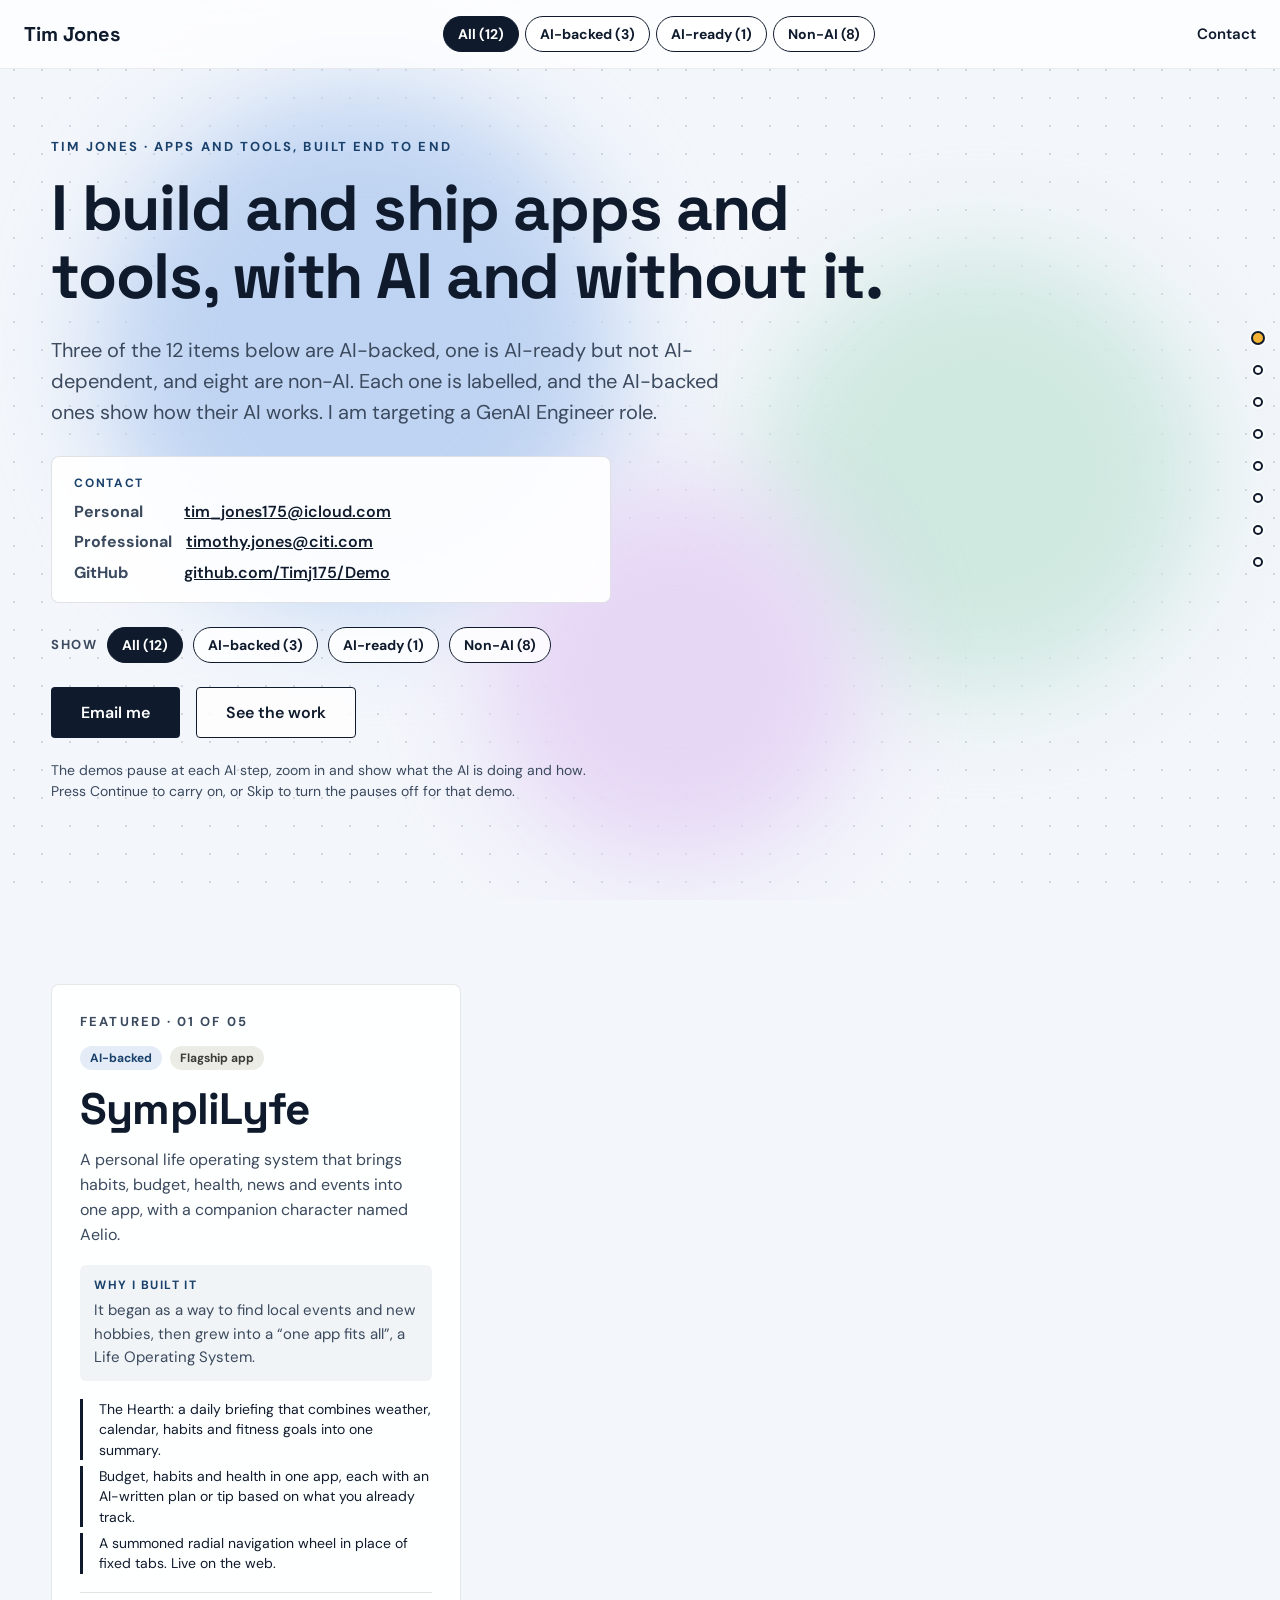
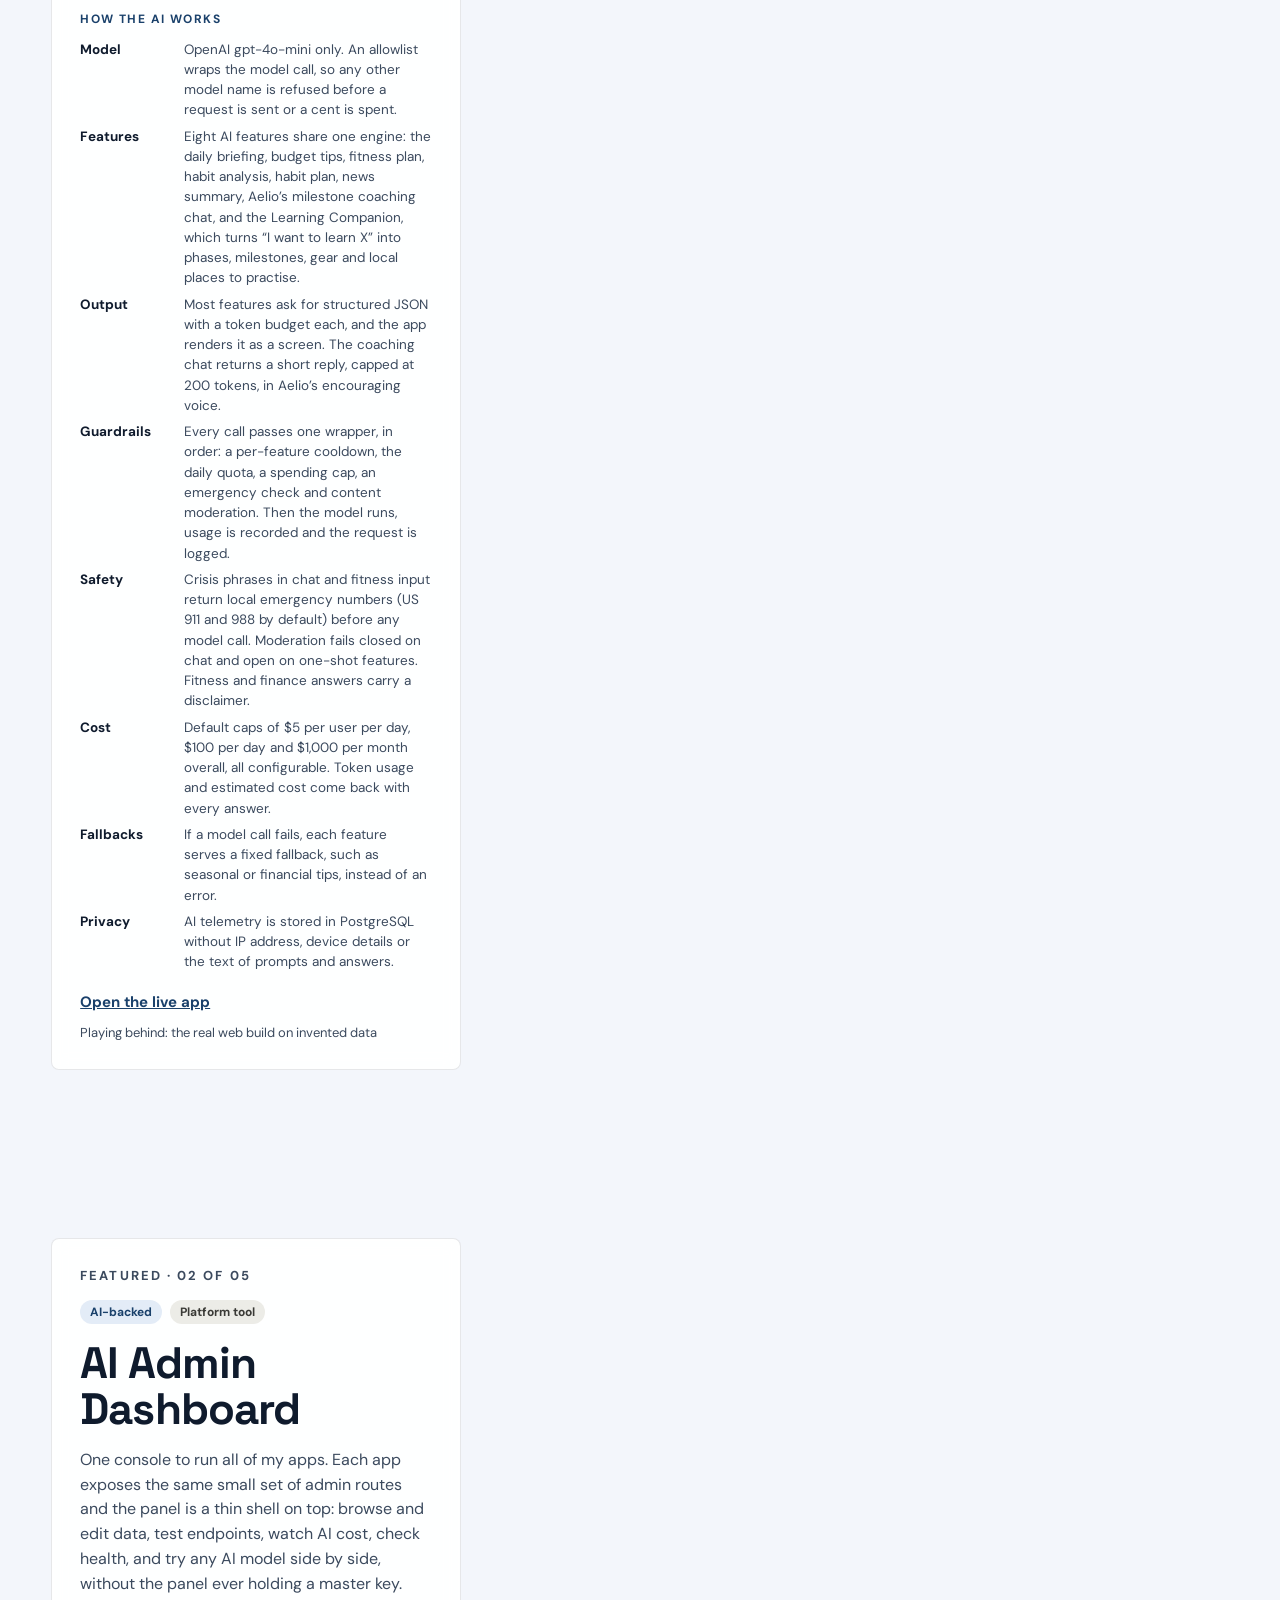
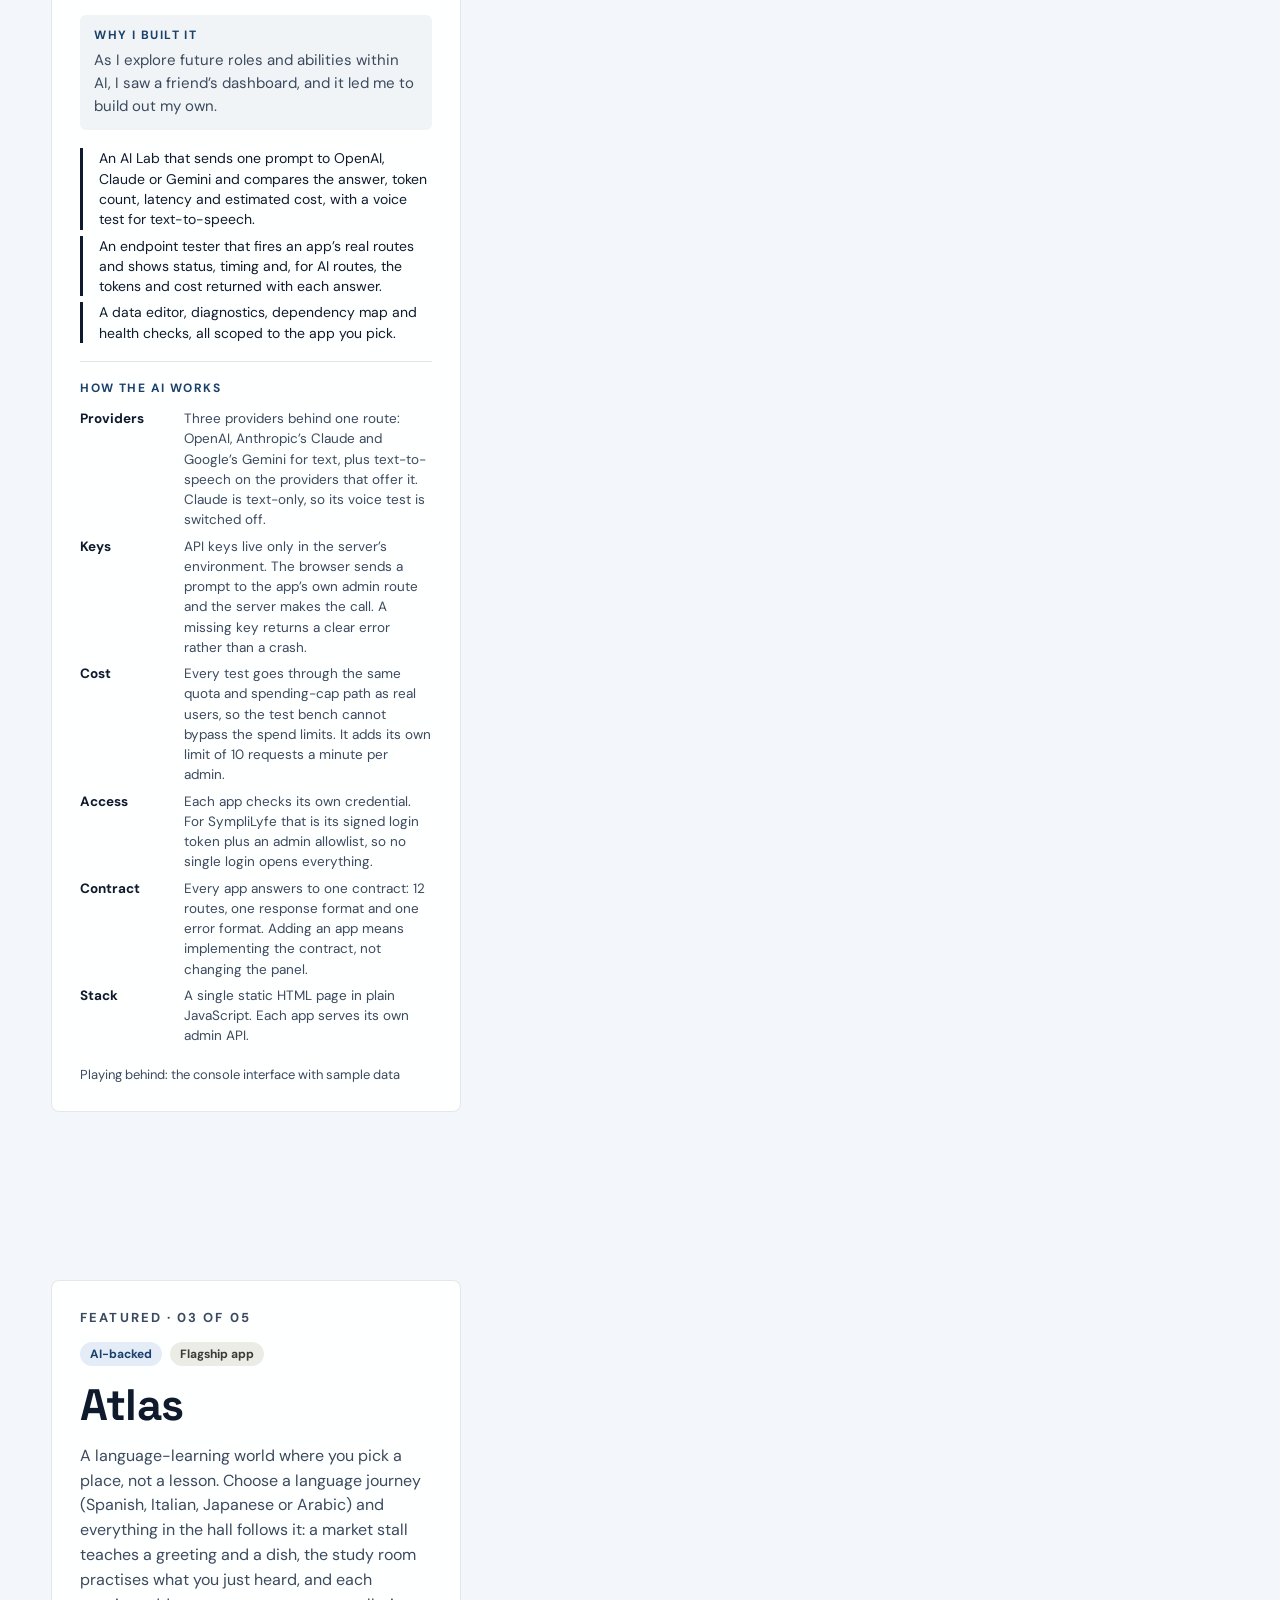
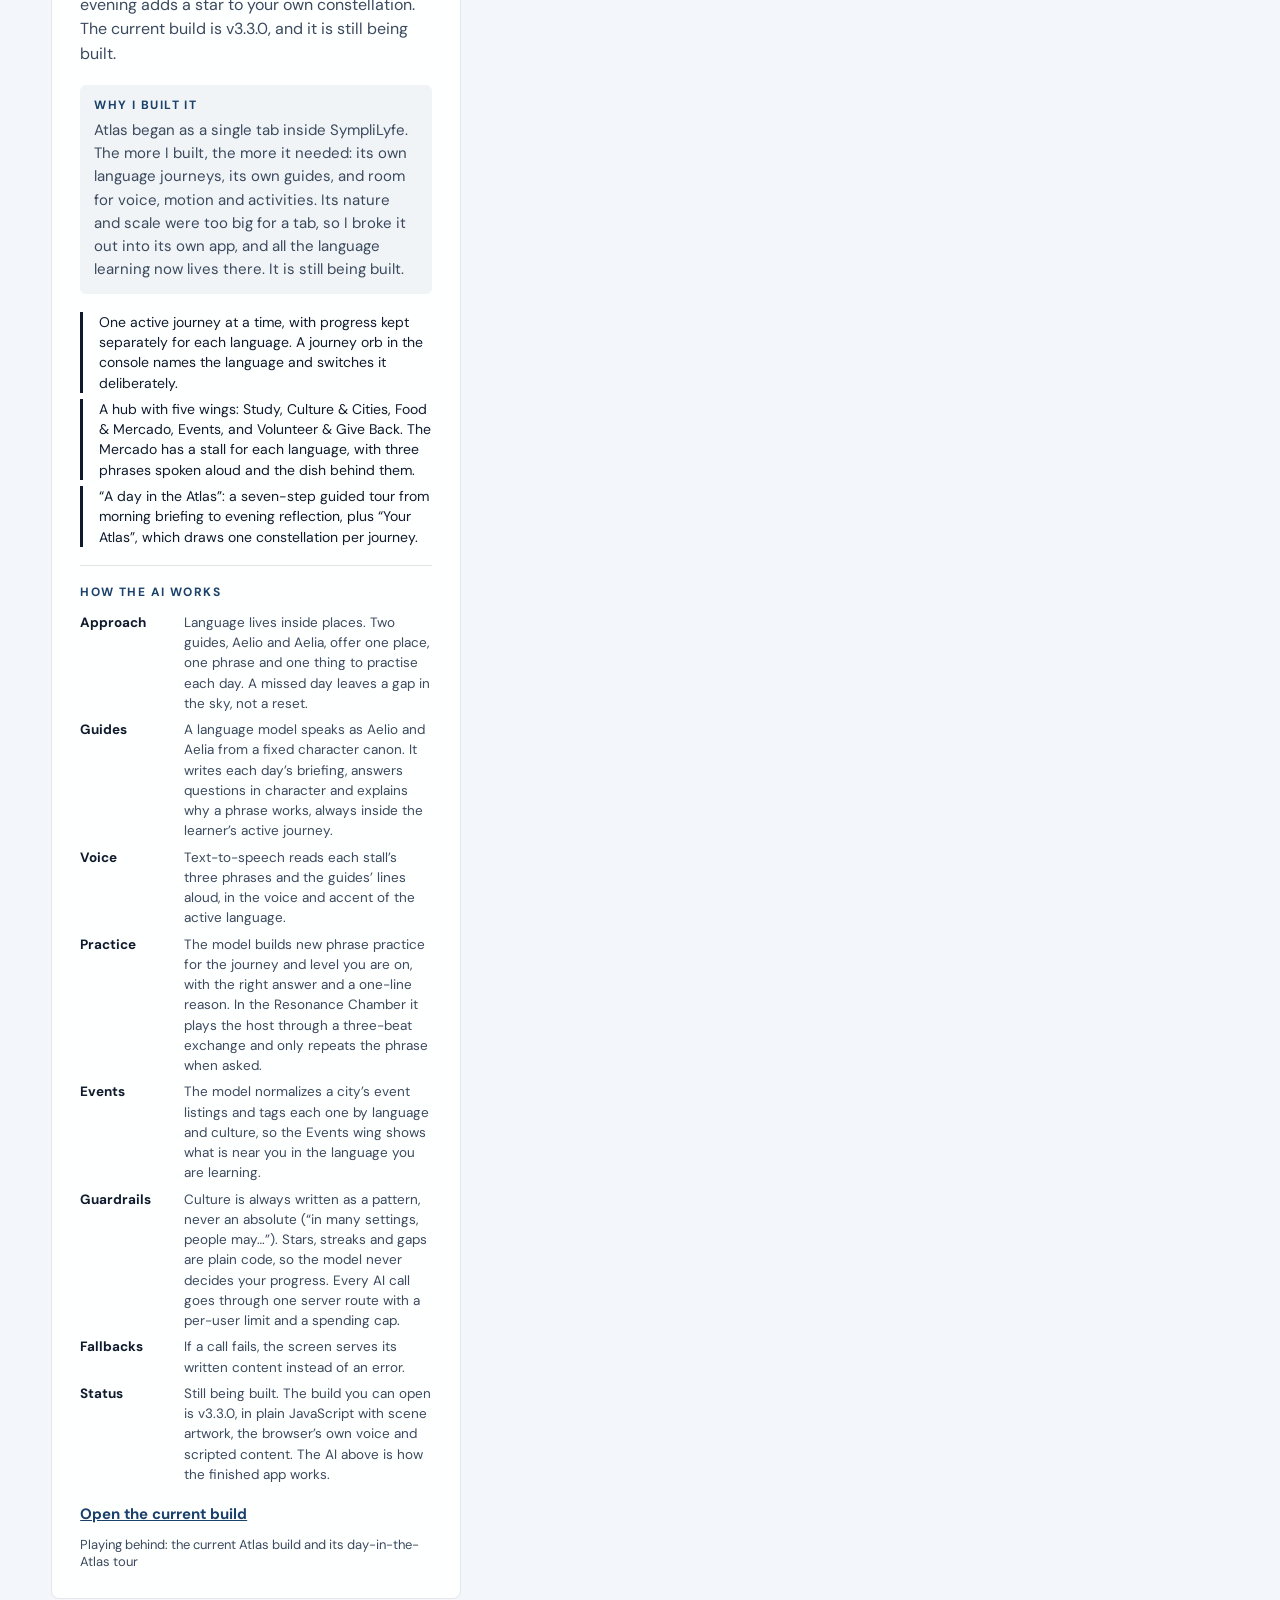
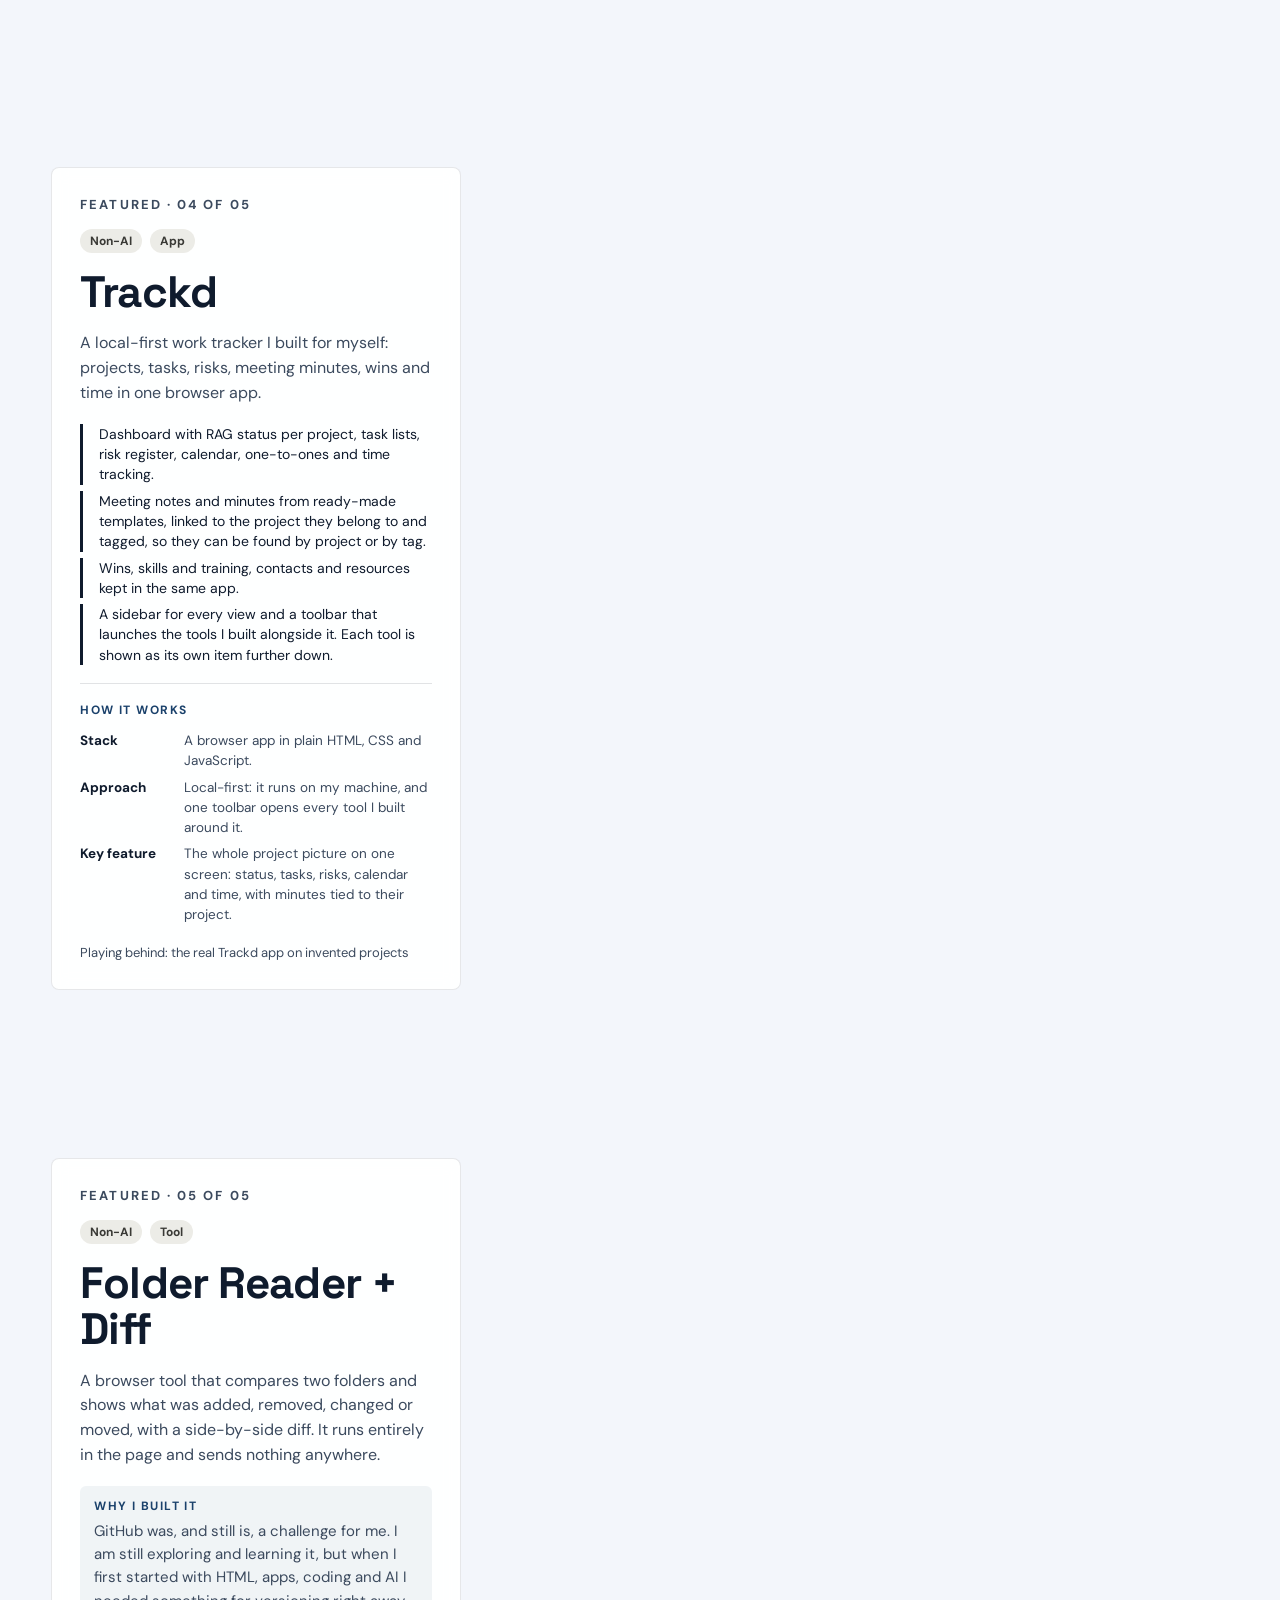
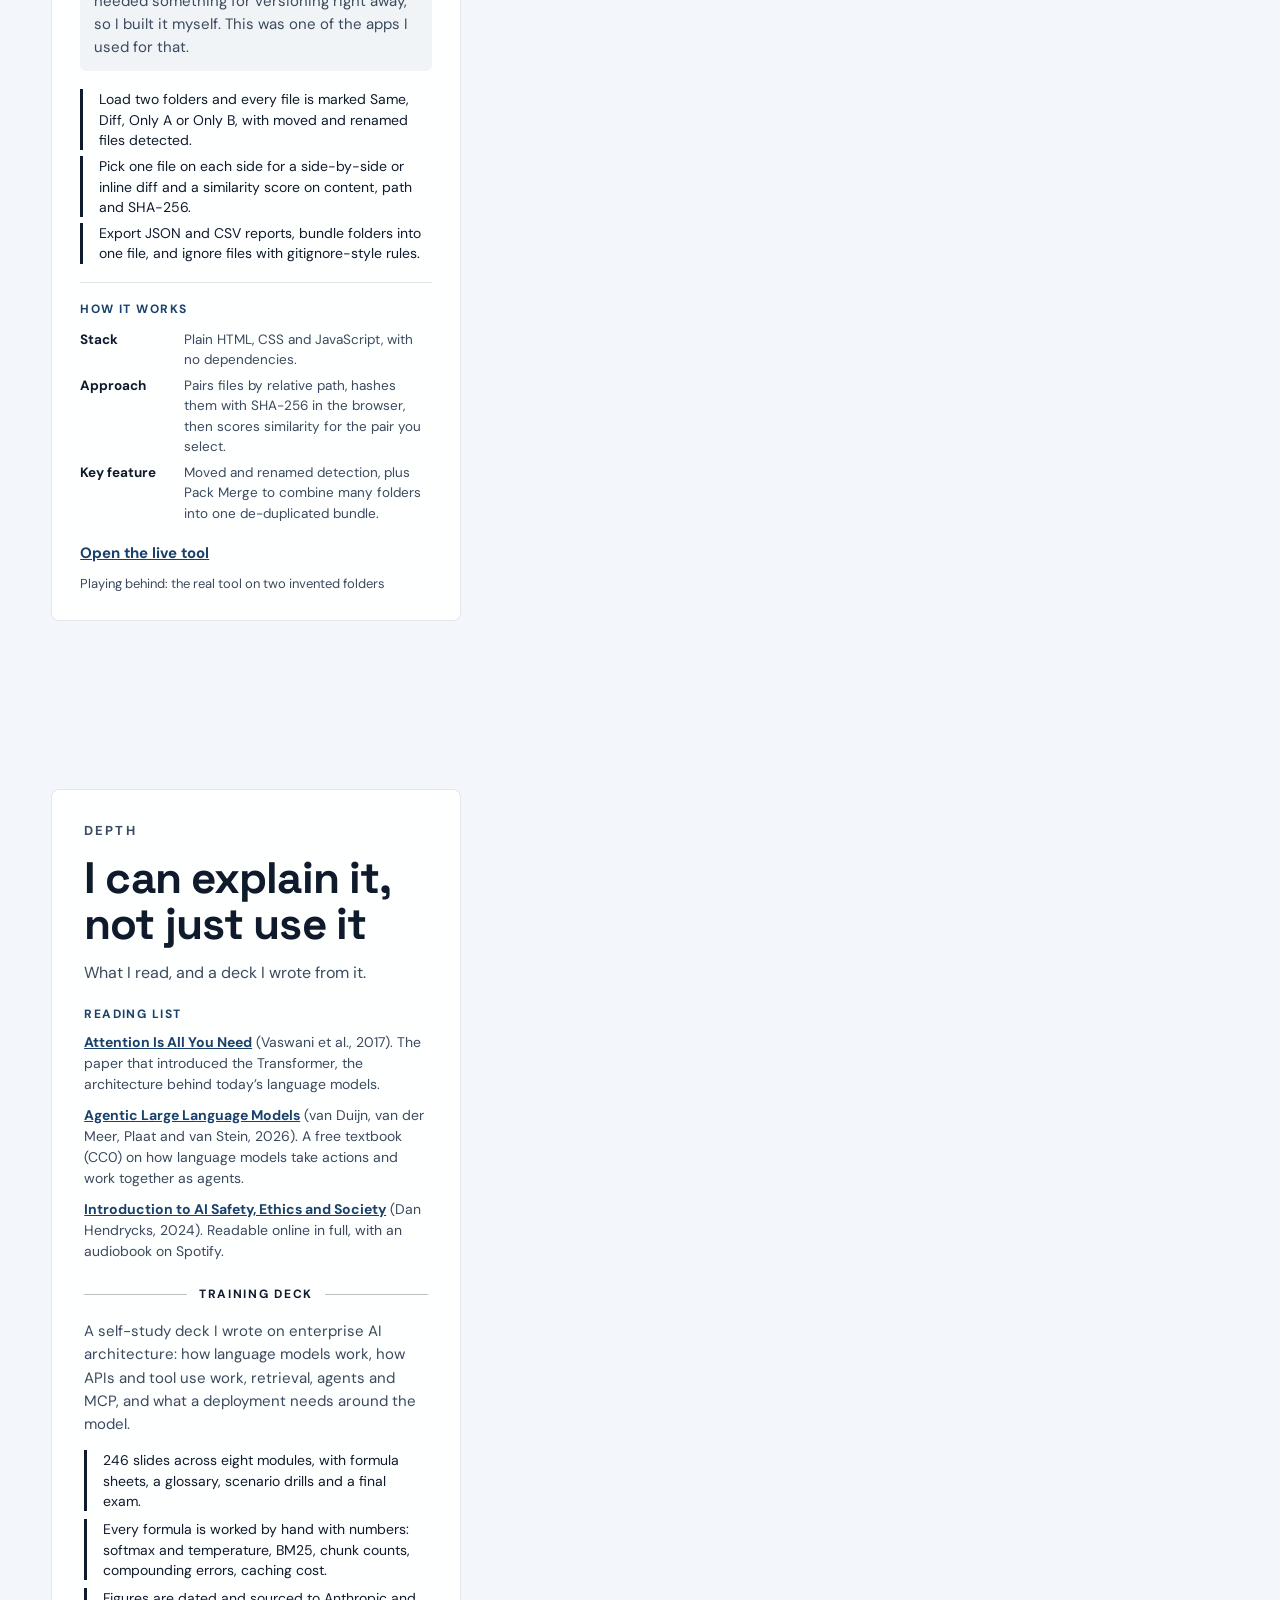
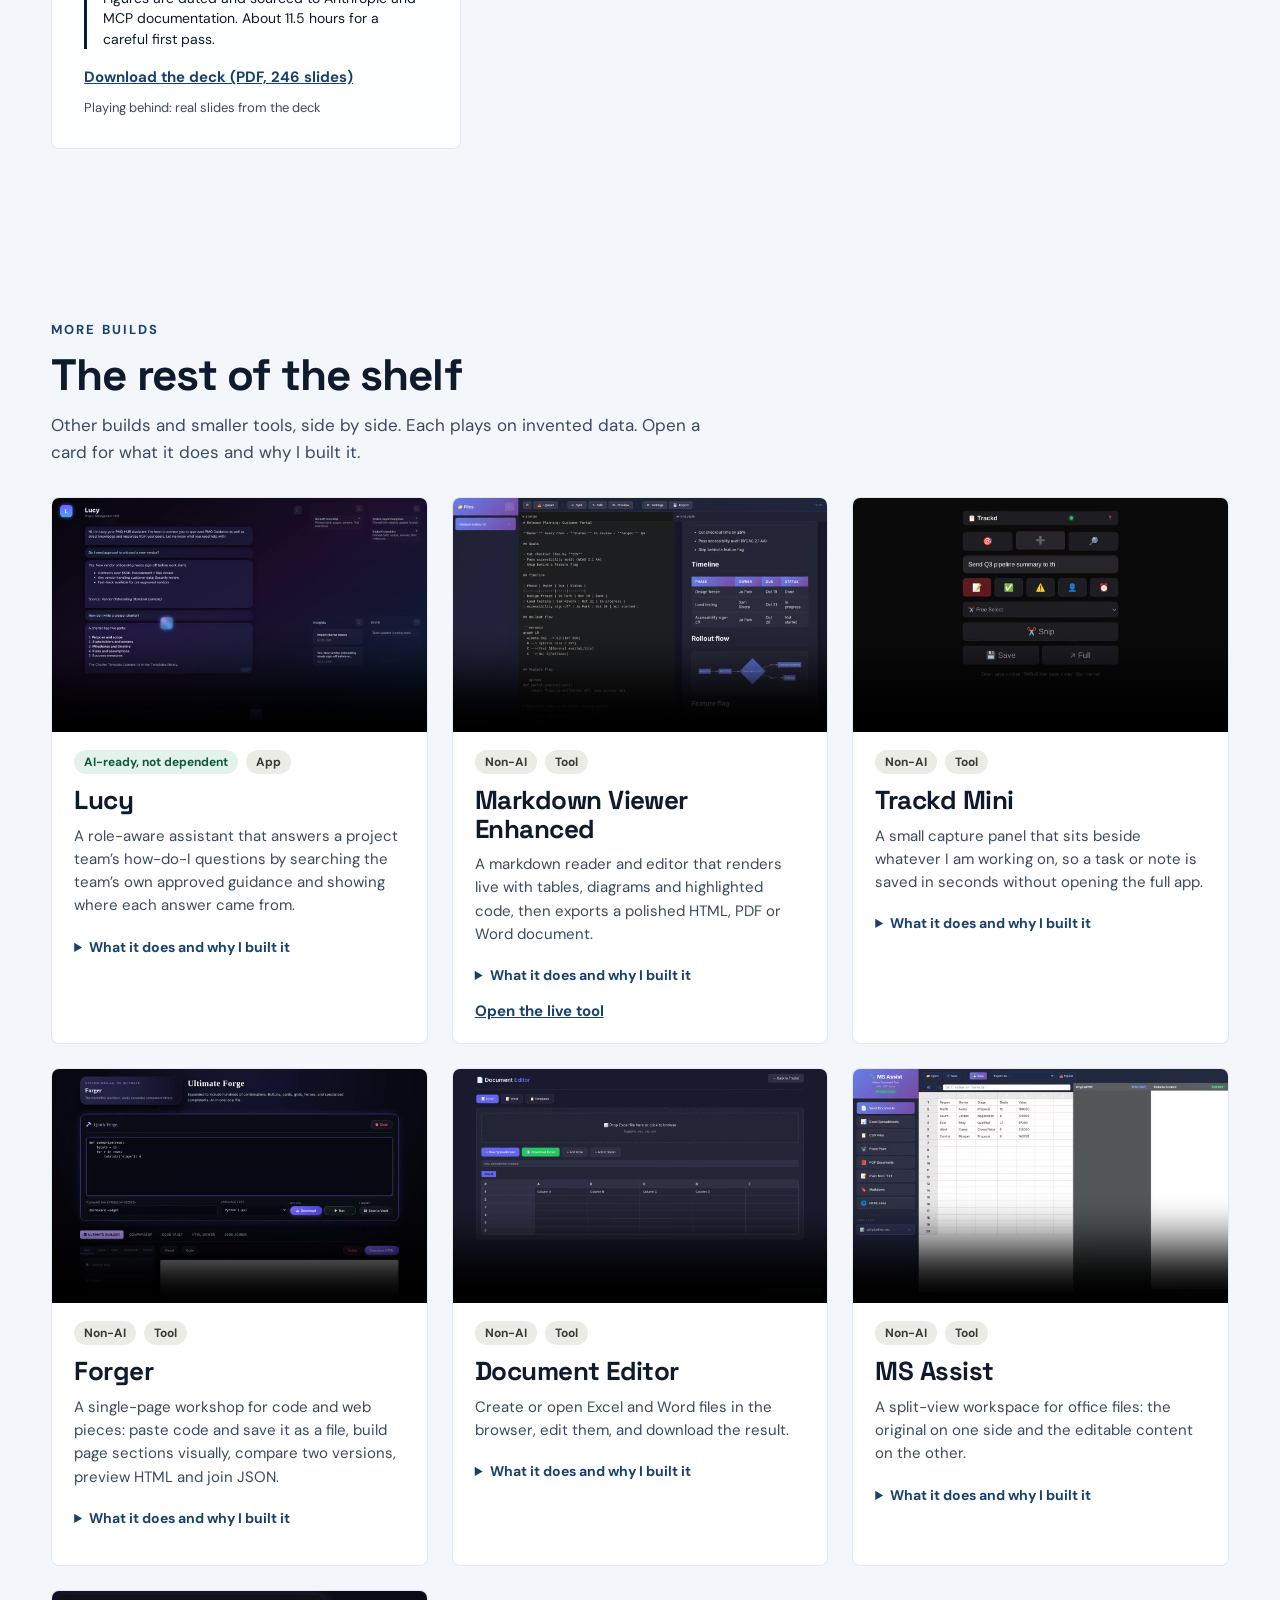
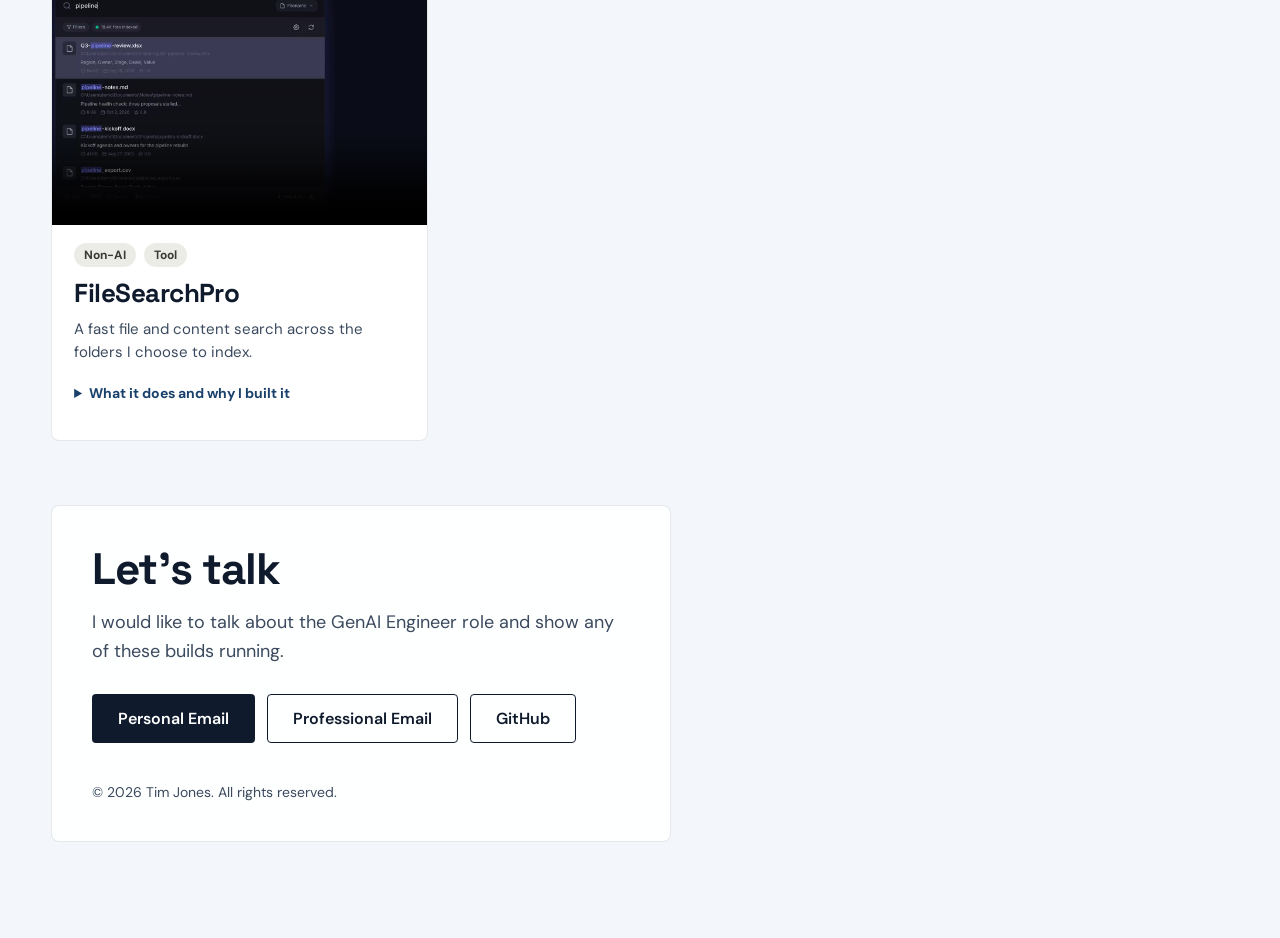
==== commit 558f77a0: "v1.5.0: AI panel beside the demo with camera zoom, new featured set (Diff in, Lucy and Markdown View" ====
--- a/index.html
+++ b/index.html
@@ -37,9 +37,10 @@
 @keyframes reveal{0%{clip-path:inset(0 100% 0 0)}35%,80%{clip-path:inset(0 0 0 0)}100%{clip-path:inset(0 0 0 100%)}}
 @keyframes cue{0%{transform:scaleY(0);transform-origin:top}50%{transform:scaleY(1);transform-origin:top}51%{transform-origin:bottom}100%{transform:scaleY(0);transform-origin:bottom}}
 /* Responsive layout. Wide: card on the left, demo fills the space to its right. Narrow: demo pinned above, card scrolls up over it. */
-:root{--pad:clamp(16px,4vw,72px);--padR:max(var(--pad),48px);--card:clamp(400px,32vw,640px);--zh:clamp(220px,52vh,480px);--dw:min(calc(100vw - 2 * var(--pad)),640px,calc((var(--zh) - 72px) * 1.6));--zoneH:calc(var(--dw) * 0.625 + 72px)}
+:root{--pw:clamp(320px,26vw,440px);--pad:clamp(16px,4vw,72px);--padR:max(var(--pad),48px);--card:clamp(400px,32vw,640px);--zh:clamp(220px,52vh,480px);--dw:min(calc(100vw - 2 * var(--pad)),640px,calc((var(--zh) - 72px) * 1.6));--zoneH:calc(var(--dw) * 0.625 + 72px)}
 .zone{position:absolute;left:calc(var(--pad) + var(--card) + 40px);right:var(--padR);top:84px;bottom:28px;display:flex;align-items:center;justify-content:center}
-.demo{width:min(100%,calc((100vh - 200px) * 1.6))}
+.demo{width:min(100%,calc((100vh - 200px) * 1.6));transition:transform .8s cubic-bezier(.22,.8,.26,1)}
+.zone{clip-path:inset(-80px);transition:clip-path .8s cubic-bezier(.22,.8,.26,1)}
 .demo.phone{width:min(100%,340px,calc((100vh - 200px) * 0.478))}
 .fan{position:relative;aspect-ratio:600 / 520;width:min(100%,720px,calc((100vh - 190px) * 1.15))}
 .fan>div{position:absolute;width:63%;background:#FFFFFF;border-radius:10px;padding:1%;box-sizing:border-box;box-shadow:0 12px 34px rgba(15,27,45,0.18)}
@@ -65,9 +66,14 @@
 .crow{display:flex;flex-wrap:wrap;column-gap:14px;row-gap:2px;align-items:baseline}.crow span{flex:0 0 96px;font-weight:700;color:#3B4A5E}.crow a{flex:1 1 220px;min-width:0;font-weight:600;color:#0F1B2D;overflow-wrap:break-word}
 .gcard summary{cursor:pointer;font-size:14px;font-weight:700;color:#1A416B;padding:10px 0 4px 0}
 .gcard summary:focus-visible,.ai-btn:focus-visible,.herolink:focus-visible{outline:3px solid #F5B335;outline-offset:2px}
-.aipanel{position:fixed;z-index:7;top:84px;left:var(--pad);width:var(--card);max-width:calc(100vw - 2 * var(--pad));box-sizing:border-box;background:#FFFFFF;color:#0F1B2D;border:1px solid rgba(15,27,45,0.18);border-top:4px solid #F5B335;border-radius:8px;box-shadow:0 18px 50px rgba(15,27,45,0.35);padding:16px 20px 16px 20px;max-height:calc(100vh - 108px);display:flex;flex-direction:column;overflow:hidden}
+.aipanel{position:fixed;z-index:7;top:calc(84px + (100vh - 112px) / 2);transform:translateY(-50%);right:var(--padR);left:auto;width:var(--pw);max-width:calc(100vw - 2 * var(--pad));box-sizing:border-box;background:#FFFFFF;color:#0F1B2D;border:1px solid rgba(15,27,45,0.18);border-top:4px solid #F5B335;border-radius:8px;box-shadow:0 18px 50px rgba(15,27,45,0.35);padding:16px 20px 16px 20px;max-height:calc(100vh - 112px);display:flex;flex-direction:column;overflow:hidden;animation:aiIn .35s ease}
+@keyframes aiIn{from{opacity:0}to{opacity:1}}
 .ai-body{flex:1 1 auto;min-height:0;overflow:auto}
-@media (max-width:1000px){.aipanel{left:var(--pad);right:var(--pad);width:auto;top:auto;bottom:12px;max-width:none;max-height:max(190px,calc(100vh - 80px - var(--zoneH) - 28px))}}
+@media (min-width:1001px) and (max-width:1239px){.aipanel{top:auto;bottom:14px;transform:none;left:calc(var(--pad) + var(--card) + 40px);right:var(--padR);width:auto;max-height:max(230px,calc(100vh - 84px - 260px))}}
+@media (max-width:1000px){.aipanel{top:auto;bottom:12px;transform:none;left:var(--pad);right:var(--pad);width:auto;max-width:none;max-height:max(190px,calc(100vh - 80px - var(--zoneH) - 28px))}}
+.ai-flow{display:flex;flex-wrap:wrap;align-items:center;gap:8px 20px;margin:0 0 14px 0}
+.ai-chip{position:relative;font-size:12px;font-weight:700;line-height:1.15;padding:6px 8px;border-radius:5px}
+.ai-chip:not(:last-child)::after{content:"\2192";position:absolute;right:-15px;top:50%;transform:translateY(-50%);font-size:13px;font-weight:400;color:#3B4A5E}
 .ai-btn{font:inherit;font-size:15px;font-weight:700;cursor:pointer;padding:10px 18px;border-radius:4px;border:1.5px solid #0F1B2D}
 .ai-btn.go{background:#0F1B2D;color:#FFFFFF}
 .ai-btn.skip{background:#FFFFFF;color:#0F1B2D}
@@ -76,7 +82,7 @@
 </head>
 <body>
 <div id="app" style="font-family: 'DM Sans', system-ui, sans-serif; color: #0F1B2D; width: 100%; position: relative">
-<div style="font-family: &quot;DM Sans&quot;, system-ui, sans-serif; color: rgb(15, 27, 45); width: 100%; position: relative;"><div id="layers" aria-hidden="true" style="position: fixed; inset: 0px; z-index: 0; pointer-events: none; overflow: hidden;"><div data-layer="0" style="position: absolute; inset: 0px; overflow: hidden; transition: opacity 0.9s; opacity: 1; background: radial-gradient(rgba(15, 27, 45, 0.14) 1px, transparent 1px) 0% 0% / 28px 28px rgb(243, 246, 251);"><div style="position: absolute; width: 520px; height: 520px; left: 8%; top: 10%; border-radius: 50%; background: rgb(191, 212, 242); filter: blur(50px); animation: 18s ease-in-out 0s infinite normal none running drift;"></div><div style="position: absolute; width: 440px; height: 440px; right: 6%; top: 28%; border-radius: 50%; background: rgb(207, 232, 224); filter: blur(50px); animation: 23s ease-in-out 0s infinite reverse none running drift;"></div><div style="position: absolute; width: 380px; height: 380px; left: 38%; bottom: 4%; border-radius: 50%; background: rgb(230, 215, 245); filter: blur(50px); animation: 27s ease-in-out 0s infinite normal none running drift;"></div></div><div data-layer="13" style="position: absolute; inset: 0px; overflow: hidden; transition: opacity 0.9s; opacity: 0; background: radial-gradient(rgba(15, 27, 45, 0.14) 1px, transparent 1px) 0% 0% / 28px 28px rgb(243, 246, 251);"><div style="position: absolute; width: 520px; height: 520px; left: 8%; top: 10%; border-radius: 50%; background: rgb(242, 217, 191); filter: blur(50px); animation: 18s ease-in-out 0s infinite normal none running drift;"></div><div style="position: absolute; width: 440px; height: 440px; right: 6%; top: 28%; border-radius: 50%; background: rgb(191, 212, 242); filter: blur(50px); animation: 23s ease-in-out 0s infinite reverse none running drift;"></div><div style="position: absolute; width: 380px; height: 380px; left: 38%; bottom: 4%; border-radius: 50%; background: rgb(215, 232, 207); filter: blur(50px); animation: 27s ease-in-out 0s infinite normal none running drift;"></div></div><div data-layer="1" style="position: absolute; inset: 0px; overflow: hidden; transition: opacity 0.9s; opacity: 0; background: rgb(30, 23, 64);"><div class="zone"><div class="demo"><div style="background: rgb(27, 29, 36); border-radius: 12px; overflow: hidden; border: 1px solid rgba(255, 255, 255, 0.14); box-shadow: rgba(0, 0, 0, 0.45) 0px 18px 50px;"><div style="height: 28px; display: flex; align-items: center; gap: 6px; padding: 0px 12px; background: rgb(42, 45, 54); font-family: &quot;DM Sans&quot;, system-ui, sans-serif;"><span style="width: 10px; height: 10px; border-radius: 50%; background: rgb(255, 95, 87);"></span><span style="width: 10px; height: 10px; border-radius: 50%; background: rgb(254, 188, 46);"></span><span style="width: 10px; height: 10px; border-radius: 50%; background: rgb(40, 200, 64);"></span><span style="margin-left: 10px; font-size: 12px; color: rgb(167, 176, 192);">Lucy · Project Management HUB</span></div><div style="position: relative; line-height: 0;"><video data-v="1" src="assets/demo_lucy.mp4" poster="assets/poster_lucy.jpg" loop="" playsinline="" preload="metadata" style="display: block; width: 100%; aspect-ratio: 16 / 10; object-fit: cover; background: rgb(0, 0, 0);"></video><div data-hl="1" aria-hidden="true" style="display: none;"></div></div></div><div style="margin-top: 10px; font-size: 12px; color: rgba(255, 255, 255, 0.78); font-family: &quot;DM Sans&quot;, system-ui, sans-serif;">Real interface, every panel and quadrant. All content shown is invented.</div></div></div></div><div data-layer="2" style="position: absolute; inset: 0px; overflow: hidden; transition: opacity 0.9s; opacity: 0; background: rgb(11, 13, 26);"><div class="zone"><div class="demo phone"><div style="border: 8px solid rgb(10, 11, 16); border-radius: 38px; overflow: hidden; box-shadow: rgba(0, 0, 0, 0.5) 0px 18px 50px; background: rgb(0, 0, 0);"><div style="position: relative; line-height: 0;"><video data-v="2" src="assets/demo_sl.mp4" poster="assets/poster_sl.jpg" loop="" playsinline="" preload="metadata" style="display: block; width: 100%; aspect-ratio: 430 / 900; object-fit: cover; background: rgb(0, 0, 0);"></video><div data-hl="2" aria-hidden="true" style="display: none;"></div></div></div><div style="margin-top: 12px; font-size: 12px; color: rgba(255, 255, 255, 0.78); font-family: &quot;DM Sans&quot;, system-ui, sans-serif;">The real SympliLyfe web build, running on invented data.</div></div></div></div><div data-layer="3" style="position: absolute; inset: 0px; overflow: hidden; transition: opacity 0.9s; opacity: 0; background: rgb(23, 16, 48);"><div class="zone"><div class="demo"><div style="background: rgb(27, 29, 36); border-radius: 12px; overflow: hidden; border: 1px solid rgba(255, 255, 255, 0.14); box-shadow: rgba(0, 0, 0, 0.45) 0px 18px 50px;"><div style="height: 28px; display: flex; align-items: center; gap: 6px; padding: 0px 12px; background: rgb(42, 45, 54); font-family: &quot;DM Sans&quot;, system-ui, sans-serif;"><span style="width: 10px; height: 10px; border-radius: 50%; background: rgb(255, 95, 87);"></span><span style="width: 10px; height: 10px; border-radius: 50%; background: rgb(254, 188, 46);"></span><span style="width: 10px; height: 10px; border-radius: 50%; background: rgb(40, 200, 64);"></span><span style="margin-left: 10px; font-size: 12px; color: rgb(167, 176, 192);">The Atlas · v3.3.0, still being built</span></div><div style="position: relative; line-height: 0;"><video data-v="3" src="assets/demo_atlas.mp4" poster="assets/poster_atlas.jpg" loop="" playsinline="" preload="metadata" style="display: block; width: 100%; aspect-ratio: 16 / 10; object-fit: cover; background: rgb(0, 0, 0);"></video><div data-hl="3" aria-hidden="true" style="display: none;"></div></div></div><div style="margin-top: 10px; font-size: 12px; color: rgba(255, 255, 255, 0.78); font-family: &quot;DM Sans&quot;, system-ui, sans-serif;">The current build (v3.3.0), running as built, with its Spanish journey and day-in-the-Atlas tour.</div></div></div></div><div data-layer="4" style="position: absolute; inset: 0px; overflow: hidden; transition: opacity 0.9s; opacity: 0; background: rgb(20, 22, 28);"><div class="zone"><div class="demo"><div style="background: rgb(27, 29, 36); border-radius: 12px; overflow: hidden; border: 1px solid rgba(255, 255, 255, 0.14); box-shadow: rgba(0, 0, 0, 0.45) 0px 18px 50px;"><div style="height: 28px; display: flex; align-items: center; gap: 6px; padding: 0px 12px; background: rgb(42, 45, 54); font-family: &quot;DM Sans&quot;, system-ui, sans-serif;"><span style="width: 10px; height: 10px; border-radius: 50%; background: rgb(255, 95, 87);"></span><span style="width: 10px; height: 10px; border-radius: 50%; background: rgb(254, 188, 46);"></span><span style="width: 10px; height: 10px; border-radius: 50%; background: rgb(40, 200, 64);"></span><span style="margin-left: 10px; font-size: 12px; color: rgb(167, 176, 192);">Trackd</span></div><video data-v="4" src="assets/demo_trackd.mp4" poster="assets/poster_trackd.jpg" loop="" playsinline="" preload="metadata" style="display: block; width: 100%; aspect-ratio: 16 / 10; object-fit: cover; background: rgb(0, 0, 0);"></video></div><div style="margin-top: 10px; font-size: 12px; color: rgba(255, 255, 255, 0.78); font-family: &quot;DM Sans&quot;, system-ui, sans-serif;">The real Trackd app. Projects and tasks shown are invented.</div></div></div></div><div data-layer="6" style="position: absolute; inset: 0px; overflow: hidden; transition: opacity 0.9s; opacity: 0; background: rgb(22, 26, 51);"><div class="zone"><div class="demo"><div style="background: rgb(27, 29, 36); border-radius: 12px; overflow: hidden; border: 1px solid rgba(255, 255, 255, 0.14); box-shadow: rgba(0, 0, 0, 0.45) 0px 18px 50px;"><div style="height: 28px; display: flex; align-items: center; gap: 6px; padding: 0px 12px; background: rgb(42, 45, 54); font-family: &quot;DM Sans&quot;, system-ui, sans-serif;"><span style="width: 10px; height: 10px; border-radius: 50%; background: rgb(255, 95, 87);"></span><span style="width: 10px; height: 10px; border-radius: 50%; background: rgb(254, 188, 46);"></span><span style="width: 10px; height: 10px; border-radius: 50%; background: rgb(40, 200, 64);"></span><span style="margin-left: 10px; font-size: 12px; color: rgb(167, 176, 192);">MD Viewer Enhanced</span></div><video data-v="6" src="assets/demo_md.mp4" poster="assets/poster_md.jpg" loop="" playsinline="" preload="metadata" style="display: block; width: 100%; aspect-ratio: 16 / 10; object-fit: cover; background: rgb(0, 0, 0);"></video></div><div style="margin-top: 10px; font-size: 12px; color: rgba(255, 255, 255, 0.78); font-family: &quot;DM Sans&quot;, system-ui, sans-serif;">The real tool rendering an invented document.</div></div></div></div><div data-layer="14" style="position: absolute; inset: 0px; overflow: hidden; transition: opacity 0.9s; opacity: 0; background: rgb(20, 26, 38);"><div class="zone"><div class="demo"><div style="background: rgb(27, 29, 36); border-radius: 12px; overflow: hidden; border: 1px solid rgba(255, 255, 255, 0.14); box-shadow: rgba(0, 0, 0, 0.45) 0px 18px 50px;"><div style="height: 28px; display: flex; align-items: center; gap: 6px; padding: 0px 12px; background: rgb(42, 45, 54); font-family: &quot;DM Sans&quot;, system-ui, sans-serif;"><span style="width: 10px; height: 10px; border-radius: 50%; background: rgb(255, 95, 87);"></span><span style="width: 10px; height: 10px; border-radius: 50%; background: rgb(254, 188, 46);"></span><span style="width: 10px; height: 10px; border-radius: 50%; background: rgb(40, 200, 64);"></span><span style="margin-left: 10px; font-size: 12px; color: rgb(167, 176, 192);">AI Admin Dashboard</span></div><div style="position: relative; line-height: 0;"><video data-v="14" src="assets/demo_admin.mp4" poster="assets/poster_admin.jpg" loop="" playsinline="" preload="metadata" style="display: block; width: 100%; aspect-ratio: 16 / 10; object-fit: cover; background: rgb(0, 0, 0);"></video><div data-hl="14" aria-hidden="true" style="display: none;"></div></div></div><div style="margin-top: 10px; font-size: 12px; color: rgba(255, 255, 255, 0.78); font-family: &quot;DM Sans&quot;, system-ui, sans-serif;">The console interface, shown with sample data.</div></div></div></div><div data-layer="12" style="position: absolute; inset: 0px; overflow: hidden; transition: opacity 0.9s; opacity: 0; background: rgb(233, 241, 244);"><div class="zone"><div class="fan"><div style="left: 0px; top: 0px; animation: 8s ease-in-out 0s infinite normal none running floatY;"><img src="assets/slide42.jpg" alt="Deck slide 42: same scores, three temperatures"></div><div style="right: 0px; top: 29%; animation: 9s ease-in-out 1s infinite normal none running floatY;"><img src="assets/slide140.jpg" alt="Deck slide 140: rank fusion, merging two ranked lists"></div><div style="left: 6%; bottom: 0px; animation: 7s ease-in-out 2s infinite normal none running floatY;"><img src="assets/slide137.jpg" alt="Deck slide 137: BM25 worked example, four chunks, one term"></div></div></div></div></div><div style="position: fixed; top: 0px; left: 0px; right: 0px; z-index: 5; display: flex; align-items: center; justify-content: space-between; padding: 14px 24px; box-sizing: border-box; background: rgba(255, 255, 255, 0.72); backdrop-filter: blur(10px); border-bottom: 1px solid rgba(15, 27, 45, 0.08);"><a href="#ch0" style="font-family: &quot;Space Grotesk&quot;, system-ui, sans-serif; font-weight: 700; font-size: 20px; color: rgb(15, 27, 45); text-decoration: none;">Tim Jones</a><div class="filterbar" style="display: flex; align-items: center; gap: 6px;"><button type="button" aria-pressed="true" style="font-style: inherit; font-variant: inherit; font-stretch: inherit; line-height: inherit; font-family: inherit; font-optical-sizing: inherit; font-size-adjust: inherit; font-kerning: inherit; font-feature-settings: inherit; font-variation-settings: inherit; font-size: 14px; font-weight: 700; cursor: pointer; padding: 8px 14px; border-radius: 999px; border: 1.5px solid rgb(15, 27, 45); background: rgb(15, 27, 45); color: rgb(255, 255, 255);">All (12)</button><button type="button" aria-pressed="false" style="font-style: inherit; font-variant: inherit; font-stretch: inherit; line-height: inherit; font-family: inherit; font-optical-sizing: inherit; font-size-adjust: inherit; font-kerning: inherit; font-feature-settings: inherit; font-variation-settings: inherit; font-size: 14px; font-weight: 700; cursor: pointer; padding: 8px 14px; border-radius: 999px; border: 1.5px solid rgb(15, 27, 45); background: rgba(255, 255, 255, 0.85); color: rgb(15, 27, 45);">AI-backed (3)</button><button type="button" aria-pressed="false" style="font-style: inherit; font-variant: inherit; font-stretch: inherit; line-height: inherit; font-family: inherit; font-optical-sizing: inherit; font-size-adjust: inherit; font-kerning: inherit; font-feature-settings: inherit; font-variation-settings: inherit; font-size: 14px; font-weight: 700; cursor: pointer; padding: 8px 14px; border-radius: 999px; border: 1.5px solid rgb(15, 27, 45); background: rgba(255, 255, 255, 0.85); color: rgb(15, 27, 45);">AI-ready (1)</button><button type="button" aria-pressed="false" style="font-style: inherit; font-variant: inherit; font-stretch: inherit; line-height: inherit; font-family: inherit; font-optical-sizing: inherit; font-size-adjust: inherit; font-kerning: inherit; font-feature-settings: inherit; font-variation-settings: inherit; font-size: 14px; font-weight: 700; cursor: pointer; padding: 8px 14px; border-radius: 999px; border: 1.5px solid rgb(15, 27, 45); background: rgba(255, 255, 255, 0.85); color: rgb(15, 27, 45);">Non-AI (8)</button></div><a href="#contact" style="font-size: 15px; font-weight: 600; text-decoration: none; color: rgb(15, 27, 45); padding: 10px 0px;">Contact</a></div><div class="aipanel" role="region" aria-label="What the AI is doing at this step" aria-live="polite" style="display: none;"><div class="ai-body"><div style="display: flex; flex-wrap: wrap; align-items: center; gap: 10px; margin-bottom: 8px;"><span style="background: rgb(227, 236, 247); color: rgb(26, 65, 107); font-size: 12px; font-weight: 700; padding: 4px 10px; border-radius: 999px;">AI at work</span><span class="ai-count" style="font-size: 13px; font-weight: 600; color: rgb(59, 74, 94);"></span></div><div class="ai-title" style="font-size: 20px; font-weight: 700; line-height: 1.25; margin-bottom: 6px;"></div><p class="ai-what" style="margin: 0px 0px 12px; font-size: 15px; line-height: 1.5; color: rgb(31, 45, 64);"></p><div style="font-size: 12px; font-weight: 700; letter-spacing: 0.12em; text-transform: uppercase; color: rgb(26, 65, 107); margin-bottom: 8px;">How it works</div><div class="ai-how" style="display: flex; flex-direction: column; gap: 6px;"></div><p class="ai-note" style="margin: 12px 0px 0px; font-size: 13px; line-height: 1.45; color: rgb(59, 74, 94); display: none;"></p></div><div style="flex: 0 0 auto; display: flex; flex-wrap: wrap; gap: 10px; margin-top: 12px; padding-top: 12px; border-top: 1px solid rgba(15, 27, 45, 0.12);"><button type="button" class="ai-btn go ai-continue">Continue the demo</button><button type="button" class="ai-btn skip ai-skip">Skip explanations</button></div></div><div class="dots" style="position: fixed; right: 6px; top: 50%; transform: translateY(-50%); z-index: 5; flex-direction: column;"><a href="#ch0" aria-label="Intro" title="Intro" style="display: flex; align-items: center; justify-content: center; width: 32px; height: 32px; text-decoration: none;"><span style="display: block; border-radius: 50%; border: 2px solid rgb(15, 27, 45); box-sizing: border-box; box-shadow: rgba(255, 255, 255, 0.7) 0px 0px 0px 2px; transition: 0.3s; width: 14px; height: 14px; background: rgb(245, 179, 53);"></span></a><a href="#ch2" aria-label="SympliLyfe" title="SympliLyfe" style="display: flex; align-items: center; justify-content: center; width: 32px; height: 32px; text-decoration: none;"><span style="display: block; border-radius: 50%; border: 2px solid rgb(15, 27, 45); box-sizing: border-box; box-shadow: rgba(255, 255, 255, 0.7) 0px 0px 0px 2px; transition: 0.3s; width: 10px; height: 10px; background: rgba(255, 255, 255, 0.9);"></span></a><a href="#ch14" aria-label="AI Admin" title="AI Admin" style="display: flex; align-items: center; justify-content: center; width: 32px; height: 32px; text-decoration: none;"><span style="display: block; border-radius: 50%; border: 2px solid rgb(15, 27, 45); box-sizing: border-box; box-shadow: rgba(255, 255, 255, 0.7) 0px 0px 0px 2px; transition: 0.3s; width: 10px; height: 10px; background: rgba(255, 255, 255, 0.9);"></span></a><a href="#ch3" aria-label="Atlas" title="Atlas" style="display: flex; align-items: center; justify-content: center; width: 32px; height: 32px; text-decoration: none;"><span style="display: block; border-radius: 50%; border: 2px solid rgb(15, 27, 45); box-sizing: border-box; box-shadow: rgba(255, 255, 255, 0.7) 0px 0px 0px 2px; transition: 0.3s; width: 10px; height: 10px; background: rgba(255, 255, 255, 0.9);"></span></a><a href="#ch1" aria-label="Lucy" title="Lucy" style="display: flex; align-items: center; justify-content: center; width: 32px; height: 32px; text-decoration: none;"><span style="display: block; border-radius: 50%; border: 2px solid rgb(15, 27, 45); box-sizing: border-box; box-shadow: rgba(255, 255, 255, 0.7) 0px 0px 0px 2px; transition: 0.3s; width: 10px; height: 10px; background: rgba(255, 255, 255, 0.9);"></span></a><a href="#ch4" aria-label="Trackd" title="Trackd" style="display: flex; align-items: center; justify-content: center; width: 32px; height: 32px; text-decoration: none;"><span style="display: block; border-radius: 50%; border: 2px solid rgb(15, 27, 45); box-sizing: border-box; box-shadow: rgba(255, 255, 255, 0.7) 0px 0px 0px 2px; transition: 0.3s; width: 10px; height: 10px; background: rgba(255, 255, 255, 0.9);"></span></a><a href="#ch6" aria-label="MD Viewer" title="MD Viewer" style="display: flex; align-items: center; justify-content: center; width: 32px; height: 32px; text-decoration: none;"><span style="display: block; border-radius: 50%; border: 2px solid rgb(15, 27, 45); box-sizing: border-box; box-shadow: rgba(255, 255, 255, 0.7) 0px 0px 0px 2px; transition: 0.3s; width: 10px; height: 10px; background: rgba(255, 255, 255, 0.9);"></span></a><a href="#ch12" aria-label="Depth" title="Depth" style="display: flex; align-items: center; justify-content: center; width: 32px; height: 32px; text-decoration: none;"><span style="display: block; border-radius: 50%; border: 2px solid rgb(15, 27, 45); box-sizing: border-box; box-shadow: rgba(255, 255, 255, 0.7) 0px 0px 0px 2px; transition: 0.3s; width: 10px; height: 10px; background: rgba(255, 255, 255, 0.9);"></span></a><a href="#more" aria-label="More builds" title="More builds" style="display: flex; align-items: center; justify-content: center; width: 32px; height: 32px; text-decoration: none;"><span style="display: block; border-radius: 50%; border: 2px solid rgb(15, 27, 45); box-sizing: border-box; box-shadow: rgba(255, 255, 255, 0.7) 0px 0px 0px 2px; transition: 0.3s; width: 10px; height: 10px; background: rgba(255, 255, 255, 0.9);"></span></a></div><div style="position: relative; z-index: 1;"><div id="ch0" data-scene="0" style="min-height: 100vh; display: flex; align-items: center; box-sizing: border-box; padding: 112px var(--pad) 72px var(--pad);"><div class="herogrid" style="grid-template-columns: minmax(0px, 1fr);"><div style="min-width: 0px;"><div style="font-size: 13px; font-weight: 700; letter-spacing: 0.16em; text-transform: uppercase; color: rgb(26, 65, 107); margin-bottom: 20px;">Tim Jones · Apps and tools, built end to end</div><h1 style="margin: 0px; font-family: &quot;Space Grotesk&quot;, system-ui, sans-serif; font-weight: 700; letter-spacing: -0.02em; font-size: clamp(40px, 5vw, 68px); line-height: 1.06; max-width: 900px;">I build and ship apps and tools, with AI and without it.</h1><p style="margin: 24px 0px 0px; font-size: 20px; line-height: 1.55; color: rgb(59, 74, 94); max-width: 680px;">Three of the 12 items below are AI-backed, one is AI-ready but not AI-dependent, and eight are non-AI. Each one is labelled, and the AI-backed ones show how their AI works. I am targeting a GenAI Engineer role.</p><div id="contact" style="margin-top: 28px; max-width: 560px; background: rgba(255, 255, 255, 0.92); border: 1px solid rgba(15, 27, 45, 0.12); border-radius: 8px; padding: 18px 22px; box-sizing: border-box; scroll-margin-top: 96px;"><div style="font-size: 12px; font-weight: 700; letter-spacing: 0.14em; text-transform: uppercase; color: rgb(26, 65, 107); margin-bottom: 10px;">Contact</div><div style="display: flex; flex-direction: column; gap: 8px; font-size: 16px; line-height: 1.4;"><div class="crow"><span>Personal</span><a class="herolink" href="mailto:tim_jones175@icloud.com">tim_jones175@icloud.com</a></div><div class="crow"><span>Professional</span><a class="herolink" href="mailto:timothy.jones@citi.com">timothy.jones@citi.com</a></div><div class="crow"><span>GitHub</span><a class="herolink" href="https://github.com/Timj175/Demo" target="_blank" rel="noopener">github.com/Timj175/Demo</a></div></div></div><div style="margin-top: 24px; display: flex; flex-wrap: wrap; align-items: center; gap: 10px;"><span style="font-size: 13px; font-weight: 700; letter-spacing: 0.12em; text-transform: uppercase; color: rgb(59, 74, 94);">Show</span><button type="button" aria-pressed="true" style="font-style: inherit; font-variant: inherit; font-stretch: inherit; line-height: inherit; font-family: inherit; font-optical-sizing: inherit; font-size-adjust: inherit; font-kerning: inherit; font-feature-settings: inherit; font-variation-settings: inherit; font-size: 14px; font-weight: 700; cursor: pointer; padding: 8px 14px; border-radius: 999px; border: 1.5px solid rgb(15, 27, 45); background: rgb(15, 27, 45); color: rgb(255, 255, 255);">All (12)</button><button type="button" aria-pressed="false" style="font-style: inherit; font-variant: inherit; font-stretch: inherit; line-height: inherit; font-family: inherit; font-optical-sizing: inherit; font-size-adjust: inherit; font-kerning: inherit; font-feature-settings: inherit; font-variation-settings: inherit; font-size: 14px; font-weight: 700; cursor: pointer; padding: 8px 14px; border-radius: 999px; border: 1.5px solid rgb(15, 27, 45); background: rgba(255, 255, 255, 0.85); color: rgb(15, 27, 45);">AI-backed (3)</button><button type="button" aria-pressed="false" style="font-style: inherit; font-variant: inherit; font-stretch: inherit; line-height: inherit; font-family: inherit; font-optical-sizing: inherit; font-size-adjust: inherit; font-kerning: inherit; font-feature-settings: inherit; font-variation-settings: inherit; font-size: 14px; font-weight: 700; cursor: pointer; padding: 8px 14px; border-radius: 999px; border: 1.5px solid rgb(15, 27, 45); background: rgba(255, 255, 255, 0.85); color: rgb(15, 27, 45);">AI-ready (1)</button><button type="button" aria-pressed="false" style="font-style: inherit; font-variant: inherit; font-stretch: inherit; line-height: inherit; font-family: inherit; font-optical-sizing: inherit; font-size-adjust: inherit; font-kerning: inherit; font-feature-settings: inherit; font-variation-settings: inherit; font-size: 14px; font-weight: 700; cursor: pointer; padding: 8px 14px; border-radius: 999px; border: 1.5px solid rgb(15, 27, 45); background: rgba(255, 255, 255, 0.85); color: rgb(15, 27, 45);">Non-AI (8)</button></div><div style="display: flex; flex-wrap: wrap; gap: 16px; margin-top: 24px;"><a href="mailto:tim_jones175@icloud.com" style="display: inline-block; background: rgb(15, 27, 45); color: rgb(255, 255, 255); padding: 15px 30px; font-size: 16px; font-weight: 600; text-decoration: none; border-radius: 4px;">Email me</a><a data-start="1" href="#ch2" style="display: inline-block; background: rgba(255, 255, 255, 0.8); color: rgb(15, 27, 45); padding: 14px 29px; font-size: 16px; font-weight: 600; text-decoration: none; border-radius: 4px; border: 1px solid rgb(15, 27, 45);">See the work</a></div><p style="margin: 22px 0px 0px; font-size: 14px; line-height: 1.5; color: rgb(59, 74, 94); max-width: 560px;">The demos pause at each AI step to show what the AI is doing and how. Press Continue to carry on, or Skip to turn the pauses off for that demo.</p></div></div></div><div id="ch2" class="chap" data-scene="2" style="min-height: 100vh; display: flex; align-items: center; box-sizing: border-box;"><div style="width: 100%;"><div data-card="1" class="card" style="background: rgba(255, 255, 255, 0.92); backdrop-filter: blur(8px); border: 1px solid rgba(15, 27, 45, 0.1); border-radius: 8px; padding: 28px; box-sizing: border-box;"><div style="font-size: 13px; font-weight: 700; letter-spacing: 0.16em; text-transform: uppercase; color: rgb(59, 74, 94); margin-bottom: 16px;">Featured · 01 of 06</div><div style="display: flex; flex-wrap: wrap; gap: 8px; margin-bottom: 16px;"><span style="background: rgb(227, 236, 247); color: rgb(26, 65, 107); font-size: 12px; font-weight: 700; padding: 4px 10px; border-radius: 999px;">AI-backed</span><span style="background: rgb(236, 236, 231); color: rgb(58, 58, 54); font-size: 12px; font-weight: 700; padding: 4px 10px; border-radius: 999px;">Flagship app</span></div><h2 style="margin: 0px 0px 16px; font-family: &quot;Space Grotesk&quot;, system-ui, sans-serif; font-weight: 700; letter-spacing: -0.02em; font-size: 44px; line-height: 1.05;">SympliLyfe</h2><p style="margin: 0px 0px 18px; font-size: 16px; line-height: 1.55; color: rgb(59, 74, 94);">A personal life operating system that brings habits, budget, health, news and events into one app, with a companion character named Aelio.</p><div style="margin: 0px 0px 18px; padding: 12px 14px; background: rgba(26, 65, 107, 0.06); border-radius: 6px;"><div style="font-size: 12px; font-weight: 700; letter-spacing: 0.12em; text-transform: uppercase; color: rgb(26, 65, 107); margin-bottom: 6px;">Why I built it</div><p style="margin: 0px; font-size: 15px; line-height: 1.55; color: rgb(59, 74, 94);">It began as a way to find local events and new hobbies, then grew into a “one app fits all”, a Life Operating System.</p></div><div style="display: flex; flex-direction: column; gap: 6px; margin-bottom: 18px;"><div style="font-size: 14px; line-height: 1.45; padding-left: 16px; border-left: 3px solid rgb(15, 27, 45);">The Hearth: a daily briefing that combines weather, calendar, habits and fitness goals into one summary.</div><div style="font-size: 14px; line-height: 1.45; padding-left: 16px; border-left: 3px solid rgb(15, 27, 45);">Budget, habits and health in one app, each with an AI-written plan or tip based on what you already track.</div><div style="font-size: 14px; line-height: 1.45; padding-left: 16px; border-left: 3px solid rgb(15, 27, 45);">A summoned radial navigation wheel in place of fixed tabs. Live on the web.</div></div><div style="border-top: 1px solid rgba(15, 27, 45, 0.12); padding-top: 18px;"><div style="font-size: 12px; font-weight: 700; letter-spacing: 0.12em; text-transform: uppercase; color: rgb(26, 65, 107); margin-bottom: 10px;">How the AI works</div><div style="display: flex; gap: 12px; padding: 3px 0px; font-size: 13.5px; line-height: 1.5;"><div style="flex: 0 0 92px; font-weight: 700;">Model</div><div style="flex: 1 1 auto; min-width: 0px; color: rgb(59, 74, 94);">OpenAI gpt-4o-mini only. An allowlist wraps the model call, so any other model name is refused before a request is sent or a cent is spent.</div></div><div style="display: flex; gap: 12px; padding: 3px 0px; font-size: 13.5px; line-height: 1.5;"><div style="flex: 0 0 92px; font-weight: 700;">Features</div><div style="flex: 1 1 auto; min-width: 0px; color: rgb(59, 74, 94);">Eight AI features share one engine: the daily briefing, budget tips, fitness plan, habit analysis, habit plan, news summary, Aelio’s milestone coaching chat, and the Learning Companion, which turns “I want to learn X” into phases, milestones, gear and local places to practise.</div></div><div style="display: flex; gap: 12px; padding: 3px 0px; font-size: 13.5px; line-height: 1.5;"><div style="flex: 0 0 92px; font-weight: 700;">Output</div><div style="flex: 1 1 auto; min-width: 0px; color: rgb(59, 74, 94);">Most features ask for structured JSON with a token budget each, and the app renders it as a screen. The coaching chat returns a short reply, capped at 200 tokens, in Aelio’s encouraging voice.</div></div><div style="display: flex; gap: 12px; padding: 3px 0px; font-size: 13.5px; line-height: 1.5;"><div style="flex: 0 0 92px; font-weight: 700;">Guardrails</div><div style="flex: 1 1 auto; min-width: 0px; color: rgb(59, 74, 94);">Every call passes one wrapper, in order: a per-feature cooldown, the daily quota, a spending cap, an emergency check and content moderation. Then the model runs, usage is recorded and the request is logged.</div></div><div style="display: flex; gap: 12px; padding: 3px 0px; font-size: 13.5px; line-height: 1.5;"><div style="flex: 0 0 92px; font-weight: 700;">Safety</div><div style="flex: 1 1 auto; min-width: 0px; color: rgb(59, 74, 94);">Crisis phrases in chat and fitness input return local emergency numbers (US 911 and 988 by default) before any model call. Moderation fails closed on chat and open on one-shot features. Fitness and finance answers carry a disclaimer.</div></div><div style="display: flex; gap: 12px; padding: 3px 0px; font-size: 13.5px; line-height: 1.5;"><div style="flex: 0 0 92px; font-weight: 700;">Cost</div><div style="flex: 1 1 auto; min-width: 0px; color: rgb(59, 74, 94);">Default caps of $5 per user per day, $100 per day and $1,000 per month overall, all configurable. Token usage and estimated cost come back with every answer.</div></div><div style="display: flex; gap: 12px; padding: 3px 0px; font-size: 13.5px; line-height: 1.5;"><div style="flex: 0 0 92px; font-weight: 700;">Fallbacks</div><div style="flex: 1 1 auto; min-width: 0px; color: rgb(59, 74, 94);">If a model call fails, each feature serves a fixed fallback, such as seasonal or financial tips, instead of an error.</div></div><div style="display: flex; gap: 12px; padding: 3px 0px; font-size: 13.5px; line-height: 1.5;"><div style="flex: 0 0 92px; font-weight: 700;">Privacy</div><div style="flex: 1 1 auto; min-width: 0px; color: rgb(59, 74, 94);">AI telemetry is stored in PostgreSQL without IP address, device details or the text of prompts and answers.</div></div></div><div style="margin-top: 16px; display: flex; flex-wrap: wrap; align-items: center; justify-content: space-between; gap: 12px;"><a href="https://symplilyfe-production.up.railway.app" style="font-size: 15px; font-weight: 700;">Open the live app</a><span style="font-size: 13px; color: rgb(59, 74, 94);">Playing behind: the real web build on invented data</span></div></div></div></div><div id="ch14" class="chap" data-scene="14" style="min-height: 100vh; display: flex; align-items: center; box-sizing: border-box;"><div style="width: 100%;"><div data-card="1" class="card" style="background: rgba(255, 255, 255, 0.92); backdrop-filter: blur(8px); border: 1px solid rgba(15, 27, 45, 0.1); border-radius: 8px; padding: 28px; box-sizing: border-box;"><div style="font-size: 13px; font-weight: 700; letter-spacing: 0.16em; text-transform: uppercase; color: rgb(59, 74, 94); margin-bottom: 16px;">Featured · 02 of 06</div><div style="display: flex; flex-wrap: wrap; gap: 8px; margin-bottom: 16px;"><span style="background: rgb(227, 236, 247); color: rgb(26, 65, 107); font-size: 12px; font-weight: 700; padding: 4px 10px; border-radius: 999px;">AI-backed</span><span style="background: rgb(236, 236, 231); color: rgb(58, 58, 54); font-size: 12px; font-weight: 700; padding: 4px 10px; border-radius: 999px;">Platform tool</span></div><h2 style="margin: 0px 0px 16px; font-family: &quot;Space Grotesk&quot;, system-ui, sans-serif; font-weight: 700; letter-spacing: -0.02em; font-size: 44px; line-height: 1.05;">AI Admin Dashboard</h2><p style="margin: 0px 0px 18px; font-size: 16px; line-height: 1.55; color: rgb(59, 74, 94);">One console to run all of my apps. Each app exposes the same small set of admin routes and the panel is a thin shell on top: browse and edit data, test endpoints, watch AI cost, check health, and try any AI model side by side, without the panel ever holding a master key.</p><div style="margin: 0px 0px 18px; padding: 12px 14px; background: rgba(26, 65, 107, 0.06); border-radius: 6px;"><div style="font-size: 12px; font-weight: 700; letter-spacing: 0.12em; text-transform: uppercase; color: rgb(26, 65, 107); margin-bottom: 6px;">Why I built it</div><p style="margin: 0px; font-size: 15px; line-height: 1.55; color: rgb(59, 74, 94);">As I explore future roles and abilities within AI, I saw a friend’s dashboard, and it led me to build out my own.</p></div><div style="display: flex; flex-direction: column; gap: 6px; margin-bottom: 18px;"><div style="font-size: 14px; line-height: 1.45; padding-left: 16px; border-left: 3px solid rgb(15, 27, 45);">An AI Lab that sends one prompt to OpenAI, Claude or Gemini and compares the answer, token count, latency and estimated cost, with a voice test for text-to-speech.</div><div style="font-size: 14px; line-height: 1.45; padding-left: 16px; border-left: 3px solid rgb(15, 27, 45);">An endpoint tester that fires an app’s real routes and shows status, timing and, for AI routes, the tokens and cost returned with each answer.</div><div style="font-size: 14px; line-height: 1.45; padding-left: 16px; border-left: 3px solid rgb(15, 27, 45);">A data editor, diagnostics, dependency map and health checks, all scoped to the app you pick.</div></div><div style="border-top: 1px solid rgba(15, 27, 45, 0.12); padding-top: 18px;"><div style="font-size: 12px; font-weight: 700; letter-spacing: 0.12em; text-transform: uppercase; color: rgb(26, 65, 107); margin-bottom: 10px;">How the AI works</div><div style="display: flex; gap: 12px; padding: 3px 0px; font-size: 13.5px; line-height: 1.5;"><div style="flex: 0 0 92px; font-weight: 700;">Providers</div><div style="flex: 1 1 auto; min-width: 0px; color: rgb(59, 74, 94);">Three providers behind one route: OpenAI, Anthropic’s Claude and Google’s Gemini for text, plus text-to-speech on the providers that offer it. Claude is text-only, so its voice test is switched off.</div></div><div style="display: flex; gap: 12px; padding: 3px 0px; font-size: 13.5px; line-height: 1.5;"><div style="flex: 0 0 92px; font-weight: 700;">Keys</div><div style="flex: 1 1 auto; min-width: 0px; color: rgb(59, 74, 94);">API keys live only in the server’s environment. The browser sends a prompt to the app’s own admin route and the server makes the call. A missing key returns a clear error rather than a crash.</div></div><div style="display: flex; gap: 12px; padding: 3px 0px; font-size: 13.5px; line-height: 1.5;"><div style="flex: 0 0 92px; font-weight: 700;">Cost</div><div style="flex: 1 1 auto; min-width: 0px; color: rgb(59, 74, 94);">Every test goes through the same quota and spending-cap path as real users, so the test bench cannot bypass the spend limits. It adds its own limit of 10 requests a minute per admin.</div></div><div style="display: flex; gap: 12px; padding: 3px 0px; font-size: 13.5px; line-height: 1.5;"><div style="flex: 0 0 92px; font-weight: 700;">Access</div><div style="flex: 1 1 auto; min-width: 0px; color: rgb(59, 74, 94);">Each app checks its own credential. For SympliLyfe that is its signed login token plus an admin allowlist, so no single login opens everything.</div></div><div style="display: flex; gap: 12px; padding: 3px 0px; font-size: 13.5px; line-height: 1.5;"><div style="flex: 0 0 92px; font-weight: 700;">Contract</div><div style="flex: 1 1 auto; min-width: 0px; color: rgb(59, 74, 94);">Every app answers to one contract: 12 routes, one response format and one error format. Adding an app means implementing the contract, not changing the panel.</div></div><div style="display: flex; gap: 12px; padding: 3px 0px; font-size: 13.5px; line-height: 1.5;"><div style="flex: 0 0 92px; font-weight: 700;">Stack</div><div style="flex: 1 1 auto; min-width: 0px; color: rgb(59, 74, 94);">A single static HTML page in plain JavaScript. Each app serves its own admin API.</div></div></div><div style="margin-top: 16px; display: flex; flex-wrap: wrap; align-items: center; justify-content: space-between; gap: 12px;"><span style="font-size: 13px; color: rgb(59, 74, 94);">Playing behind: the console interface with sample data</span></div></div></div></div><div id="ch3" class="chap" data-scene="3" style="min-height: 100vh; display: flex; align-items: center; box-sizing: border-box;"><div style="width: 100%;"><div data-card="1" class="card" style="background: rgba(255, 255, 255, 0.92); backdrop-filter: blur(8px); border: 1px solid rgba(15, 27, 45, 0.1); border-radius: 8px; padding: 28px; box-sizing: border-box;"><div style="font-size: 13px; font-weight: 700; letter-spacing: 0.16em; text-transform: uppercase; color: rgb(59, 74, 94); margin-bottom: 16px;">Featured · 03 of 06</div><div style="display: flex; flex-wrap: wrap; gap: 8px; margin-bottom: 16px;"><span style="background: rgb(227, 236, 247); color: rgb(26, 65, 107); font-size: 12px; font-weight: 700; padding: 4px 10px; border-radius: 999px;">AI-backed</span><span style="background: rgb(236, 236, 231); color: rgb(58, 58, 54); font-size: 12px; font-weight: 700; padding: 4px 10px; border-radius: 999px;">Flagship app</span></div><h2 style="margin: 0px 0px 16px; font-family: &quot;Space Grotesk&quot;, system-ui, sans-serif; font-weight: 700; letter-spacing: -0.02em; font-size: 44px; line-height: 1.05;">Atlas</h2><p style="margin: 0px 0px 18px; font-size: 16px; line-height: 1.55; color: rgb(59, 74, 94);">A language-learning world where you pick a place, not a lesson. Choose a language journey (Spanish, Italian, Japanese or Arabic) and everything in the hall follows it: a market stall teaches a greeting and a dish, the study room practises what you just heard, and each evening adds a star to your own constellation. The current build is v3.3.0, and it is still being built.</p><div style="margin: 0px 0px 18px; padding: 12px 14px; background: rgba(26, 65, 107, 0.06); border-radius: 6px;"><div style="font-size: 12px; font-weight: 700; letter-spacing: 0.12em; text-transform: uppercase; color: rgb(26, 65, 107); margin-bottom: 6px;">Why I built it</div><p style="margin: 0px; font-size: 15px; line-height: 1.55; color: rgb(59, 74, 94);">Atlas began as a single tab inside SympliLyfe. The more I built, the more it needed: its own language journeys, its own guides, and room for voice, motion and activities. Its nature and scale were too big for a tab, so I broke it out into its own app, and all the language learning now lives there. It is still being built.</p></div><div style="display: flex; flex-direction: column; gap: 6px; margin-bottom: 18px;"><div style="font-size: 14px; line-height: 1.45; padding-left: 16px; border-left: 3px solid rgb(15, 27, 45);">One active journey at a time, with progress kept separately for each language. A journey orb in the console names the language and switches it deliberately.</div><div style="font-size: 14px; line-height: 1.45; padding-left: 16px; border-left: 3px solid rgb(15, 27, 45);">A hub with five wings: Study, Culture &amp; Cities, Food &amp; Mercado, Events, and Volunteer &amp; Give Back. The Mercado has a stall for each language, with three phrases spoken aloud and the dish behind them.</div><div style="font-size: 14px; line-height: 1.45; padding-left: 16px; border-left: 3px solid rgb(15, 27, 45);">“A day in the Atlas”: a seven-step guided tour from morning briefing to evening reflection, plus “Your Atlas”, which draws one constellation per journey.</div></div><div style="border-top: 1px solid rgba(15, 27, 45, 0.12); padding-top: 18px;"><div style="font-size: 12px; font-weight: 700; letter-spacing: 0.12em; text-transform: uppercase; color: rgb(26, 65, 107); margin-bottom: 10px;">How the AI works</div><div style="display: flex; gap: 12px; padding: 3px 0px; font-size: 13.5px; line-height: 1.5;"><div style="flex: 0 0 92px; font-weight: 700;">Approach</div><div style="flex: 1 1 auto; min-width: 0px; color: rgb(59, 74, 94);">Language lives inside places. Two guides, Aelio and Aelia, offer one place, one phrase and one thing to practise each day. A missed day leaves a gap in the sky, not a reset.</div></div><div style="display: flex; gap: 12px; padding: 3px 0px; font-size: 13.5px; line-height: 1.5;"><div style="flex: 0 0 92px; font-weight: 700;">Guides</div><div style="flex: 1 1 auto; min-width: 0px; color: rgb(59, 74, 94);">A language model speaks as Aelio and Aelia from a fixed character canon. It writes each day’s briefing, answers questions in character and explains why a phrase works, always inside the learner’s active journey.</div></div><div style="display: flex; gap: 12px; padding: 3px 0px; font-size: 13.5px; line-height: 1.5;"><div style="flex: 0 0 92px; font-weight: 700;">Voice</div><div style="flex: 1 1 auto; min-width: 0px; color: rgb(59, 74, 94);">Text-to-speech reads each stall’s three phrases and the guides’ lines aloud, in the voice and accent of the active language.</div></div><div style="display: flex; gap: 12px; padding: 3px 0px; font-size: 13.5px; line-height: 1.5;"><div style="flex: 0 0 92px; font-weight: 700;">Practice</div><div style="flex: 1 1 auto; min-width: 0px; color: rgb(59, 74, 94);">The model builds new phrase practice for the journey and level you are on, with the right answer and a one-line reason. In the Resonance Chamber it plays the host through a three-beat exchange and only repeats the phrase when asked.</div></div><div style="display: flex; gap: 12px; padding: 3px 0px; font-size: 13.5px; line-height: 1.5;"><div style="flex: 0 0 92px; font-weight: 700;">Events</div><div style="flex: 1 1 auto; min-width: 0px; color: rgb(59, 74, 94);">The model normalizes a city’s event listings and tags each one by language and culture, so the Events wing shows what is near you in the language you are learning.</div></div><div style="display: flex; gap: 12px; padding: 3px 0px; font-size: 13.5px; line-height: 1.5;"><div style="flex: 0 0 92px; font-weight: 700;">Guardrails</div><div style="flex: 1 1 auto; min-width: 0px; color: rgb(59, 74, 94);">Culture is always written as a pattern, never an absolute (“in many settings, people may…”). Stars, streaks and gaps are plain code, so the model never decides your progress. Every AI call goes through one server route with a per-user limit and a spending cap.</div></div><div style="display: flex; gap: 12px; padding: 3px 0px; font-size: 13.5px; line-height: 1.5;"><div style="flex: 0 0 92px; font-weight: 700;">Fallbacks</div><div style="flex: 1 1 auto; min-width: 0px; color: rgb(59, 74, 94);">If a call fails, the screen serves its written content instead of an error.</div></div><div style="display: flex; gap: 12px; padding: 3px 0px; font-size: 13.5px; line-height: 1.5;"><div style="flex: 0 0 92px; font-weight: 700;">Status</div><div style="flex: 1 1 auto; min-width: 0px; color: rgb(59, 74, 94);">Still being built. The build you can open is v3.3.0, in plain JavaScript with scene artwork, the browser’s own voice and scripted content. The AI above is how the finished app works.</div></div></div><div style="margin-top: 16px; display: flex; flex-wrap: wrap; align-items: center; justify-content: space-between; gap: 12px;"><a href="demos/atlas/index.html" style="font-size: 15px; font-weight: 700;">Open the current build</a><span style="font-size: 13px; color: rgb(59, 74, 94);">Playing behind: the current Atlas build and its day-in-the-Atlas tour</span></div></div></div></div><div id="ch1" class="chap" data-scene="1" style="min-height: 100vh; display: flex; align-items: center; box-sizing: border-box;"><div style="width: 100%;"><div data-card="1" class="card" style="background: rgba(255, 255, 255, 0.92); backdrop-filter: blur(8px); border: 1px solid rgba(15, 27, 45, 0.1); border-radius: 8px; padding: 28px; box-sizing: border-box;"><div style="font-size: 13px; font-weight: 700; letter-spacing: 0.16em; text-transform: uppercase; color: rgb(59, 74, 94); margin-bottom: 16px;">Featured · 04 of 06</div><div style="display: flex; flex-wrap: wrap; gap: 8px; margin-bottom: 16px;"><span style="background: rgb(226, 243, 236); color: rgb(20, 87, 63); font-size: 12px; font-weight: 700; padding: 4px 10px; border-radius: 999px;">AI-ready, not dependent</span><span style="background: rgb(236, 236, 231); color: rgb(58, 58, 54); font-size: 12px; font-weight: 700; padding: 4px 10px; border-radius: 999px;">App</span></div><h2 style="margin: 0px 0px 16px; font-family: &quot;Space Grotesk&quot;, system-ui, sans-serif; font-weight: 700; letter-spacing: -0.02em; font-size: 44px; line-height: 1.05;">Lucy</h2><p style="margin: 0px 0px 18px; font-size: 16px; line-height: 1.55; color: rgb(59, 74, 94);">A role-aware assistant that answers a project team’s how-do-I questions by searching the team’s own approved guidance and showing where each answer came from.</p><div style="display: flex; flex-direction: column; gap: 6px; margin-bottom: 18px;"><div style="font-size: 14px; line-height: 1.45; padding-left: 16px; border-left: 3px solid rgb(15, 27, 45);">Quick Search for acronyms, contacts, tools, links and templates, plus a “Do I need approval?” check that names the required approver before you act.</div><div style="font-size: 14px; line-height: 1.45; padding-left: 16px; border-left: 3px solid rgb(15, 27, 45);">Deep chat that blends keyword and meaning-based search, boosted by the asker’s department, segment and role. Any answer can be saved to Insights in one click.</div><div style="font-size: 14px; line-height: 1.45; padding-left: 16px; border-left: 3px solid rgb(15, 27, 45);">A tool rail that fans out from the logo: WorkSphere groups links you open together, the Book of Work calculator turns a volume change into its impact over the rest of the year and the next one, three and five years, and Add New submits a contact, tool, link, project/task or acronym for admin review.</div><div style="font-size: 14px; line-height: 1.45; padding-left: 16px; border-left: 3px solid rgb(15, 27, 45);">Four quadrants beside the chat: two pin slots for cards and links that you can drag between, Insights for saved answers you can rename, and Social for team updates, coming soon. Each one expands to fill the side.</div><div style="font-size: 14px; line-height: 1.45; padding-left: 16px; border-left: 3px solid rgb(15, 27, 45);">Settings for icon display, temperature, notification archive and user mode, a notifications panel, an admin review queue, and a movable orb you can drag anywhere on the page.</div></div><div style="border-top: 1px solid rgba(15, 27, 45, 0.12); padding-top: 18px;"><div style="font-size: 12px; font-weight: 700; letter-spacing: 0.12em; text-transform: uppercase; color: rgb(26, 65, 107); margin-bottom: 10px;">Where AI fits</div><div style="display: flex; gap: 12px; padding: 3px 0px; font-size: 13.5px; line-height: 1.5;"><div style="flex: 0 0 92px; font-weight: 700;">Status</div><div style="flex: 1 1 auto; min-width: 0px; color: rgb(59, 74, 94);">AI-ready, not AI-dependent. Answers are cited results assembled from fixed templates, with no text-generating model. The embedding search is already in place, so a language model could be added on top.</div></div><div style="display: flex; gap: 12px; padding: 3px 0px; font-size: 13.5px; line-height: 1.5;"><div style="flex: 0 0 92px; font-weight: 700;">Search</div><div style="flex: 1 1 auto; min-width: 0px; color: rgb(59, 74, 94);">Sentence-transformer embeddings in ChromaDB and FAISS, plus BM25 keyword search, fused as 0.45 BM25 + 0.35 FAISS + 0.20 Chroma. It retrieves, it does not write.</div></div><div style="display: flex; gap: 12px; padding: 3px 0px; font-size: 13.5px; line-height: 1.5;"><div style="flex: 0 0 92px; font-weight: 700;">Input</div><div style="flex: 1 1 auto; min-width: 0px; color: rgb(59, 74, 94);">A question, who is asking (department, segment, role) and the team’s guidance documents.</div></div><div style="display: flex; gap: 12px; padding: 3px 0px; font-size: 13.5px; line-height: 1.5;"><div style="flex: 0 0 92px; font-weight: 700;">Output</div><div style="flex: 1 1 auto; min-width: 0px; color: rgb(59, 74, 94);">Cited result cards with source and snippet, assembled from fixed templates.</div></div><div style="display: flex; gap: 12px; padding: 3px 0px; font-size: 13.5px; line-height: 1.5;"><div style="flex: 0 0 92px; font-weight: 700;">Guardrails</div><div style="flex: 1 1 auto; min-width: 0px; color: rgb(59, 74, 94);">Deterministic ranking so the same question gives the same answer, role-based visibility, and approval rules kept in a reviewable file.</div></div></div><div style="margin-top: 16px; display: flex; flex-wrap: wrap; align-items: center; justify-content: space-between; gap: 12px;"><span style="font-size: 13px; color: rgb(59, 74, 94);">Playing behind: the real Lucy interface, every panel and quadrant, invented content</span></div></div></div></div><div id="ch4" class="chap" data-scene="4" style="min-height: 100vh; display: flex; align-items: center; box-sizing: border-box;"><div style="width: 100%;"><div data-card="1" class="card" style="background: rgba(255, 255, 255, 0.92); backdrop-filter: blur(8px); border: 1px solid rgba(15, 27, 45, 0.1); border-radius: 8px; padding: 28px; box-sizing: border-box;"><div style="font-size: 13px; font-weight: 700; letter-spacing: 0.16em; text-transform: uppercase; color: rgb(59, 74, 94); margin-bottom: 16px;">Featured · 05 of 06</div><div style="display: flex; flex-wrap: wrap; gap: 8px; margin-bottom: 16px;"><span style="background: rgb(236, 236, 231); color: rgb(58, 58, 54); font-size: 12px; font-weight: 700; padding: 4px 10px; border-radius: 999px;">Non-AI</span><span style="background: rgb(236, 236, 231); color: rgb(58, 58, 54); font-size: 12px; font-weight: 700; padding: 4px 10px; border-radius: 999px;">App</span></div><h2 style="margin: 0px 0px 16px; font-family: &quot;Space Grotesk&quot;, system-ui, sans-serif; font-weight: 700; letter-spacing: -0.02em; font-size: 44px; line-height: 1.05;">Trackd</h2><p style="margin: 0px 0px 18px; font-size: 16px; line-height: 1.55; color: rgb(59, 74, 94);">A local-first work tracker I built for myself: projects, tasks, risks, meeting minutes, wins and time in one browser app.</p><div style="display: flex; flex-direction: column; gap: 6px; margin-bottom: 18px;"><div style="font-size: 14px; line-height: 1.45; padding-left: 16px; border-left: 3px solid rgb(15, 27, 45);">Dashboard with RAG status per project, task lists, risk register, calendar, one-to-ones and time tracking.</div><div style="font-size: 14px; line-height: 1.45; padding-left: 16px; border-left: 3px solid rgb(15, 27, 45);">Meeting notes and minutes from ready-made templates, linked to the project they belong to and tagged, so they can be found by project or by tag.</div><div style="font-size: 14px; line-height: 1.45; padding-left: 16px; border-left: 3px solid rgb(15, 27, 45);">Wins, skills and training, contacts and resources kept in the same app.</div><div style="font-size: 14px; line-height: 1.45; padding-left: 16px; border-left: 3px solid rgb(15, 27, 45);">A sidebar for every view and a toolbar that launches the tools I built alongside it. Each tool is shown as its own item further down.</div></div><div style="border-top: 1px solid rgba(15, 27, 45, 0.12); padding-top: 18px;"><div style="font-size: 12px; font-weight: 700; letter-spacing: 0.12em; text-transform: uppercase; color: rgb(26, 65, 107); margin-bottom: 10px;">How it works</div><div style="display: flex; gap: 12px; padding: 3px 0px; font-size: 13.5px; line-height: 1.5;"><div style="flex: 0 0 92px; font-weight: 700;">Stack</div><div style="flex: 1 1 auto; min-width: 0px; color: rgb(59, 74, 94);">A browser app in plain HTML, CSS and JavaScript.</div></div><div style="display: flex; gap: 12px; padding: 3px 0px; font-size: 13.5px; line-height: 1.5;"><div style="flex: 0 0 92px; font-weight: 700;">Approach</div><div style="flex: 1 1 auto; min-width: 0px; color: rgb(59, 74, 94);">Local-first: it runs on my machine, and one toolbar opens every tool I built around it.</div></div><div style="display: flex; gap: 12px; padding: 3px 0px; font-size: 13.5px; line-height: 1.5;"><div style="flex: 0 0 92px; font-weight: 700;">Key feature</div><div style="flex: 1 1 auto; min-width: 0px; color: rgb(59, 74, 94);">The whole project picture on one screen: status, tasks, risks, calendar and time, with minutes tied to their project.</div></div></div><div style="margin-top: 16px; display: flex; flex-wrap: wrap; align-items: center; justify-content: space-between; gap: 12px;"><span style="font-size: 13px; color: rgb(59, 74, 94);">Playing behind: the real Trackd app on invented projects</span></div></div></div></div><div id="ch6" class="chap" data-scene="6" style="min-height: 100vh; display: flex; align-items: center; box-sizing: border-box;"><div style="width: 100%;"><div data-card="1" class="card" style="background: rgba(255, 255, 255, 0.92); backdrop-filter: blur(8px); border: 1px solid rgba(15, 27, 45, 0.1); border-radius: 8px; padding: 28px; box-sizing: border-box;"><div style="font-size: 13px; font-weight: 700; letter-spacing: 0.16em; text-transform: uppercase; color: rgb(59, 74, 94); margin-bottom: 16px;">Featured · 06 of 06</div><div style="display: flex; flex-wrap: wrap; gap: 8px; margin-bottom: 16px;"><span style="background: rgb(236, 236, 231); color: rgb(58, 58, 54); font-size: 12px; font-weight: 700; padding: 4px 10px; border-radius: 999px;">Non-AI</span><span style="background: rgb(236, 236, 231); color: rgb(58, 58, 54); font-size: 12px; font-weight: 700; padding: 4px 10px; border-radius: 999px;">Tool</span></div><h2 style="margin: 0px 0px 16px; font-family: &quot;Space Grotesk&quot;, system-ui, sans-serif; font-weight: 700; letter-spacing: -0.02em; font-size: 44px; line-height: 1.05;">Markdown Viewer Enhanced</h2><p style="margin: 0px 0px 18px; font-size: 16px; line-height: 1.55; color: rgb(59, 74, 94);">A markdown reader and editor that renders live with tables, diagrams and highlighted code, then exports a polished HTML, PDF or Word document.</p><div style="margin: 0px 0px 18px; padding: 12px 14px; background: rgba(26, 65, 107, 0.06); border-radius: 6px;"><div style="font-size: 12px; font-weight: 700; letter-spacing: 0.12em; text-transform: uppercase; color: rgb(26, 65, 107); margin-bottom: 6px;">Why I built it</div><p style="margin: 0px; font-size: 15px; line-height: 1.55; color: rgb(59, 74, 94);">I love how AI displays its formats, but its markdown files always looked like a jumbled mess to me. Before I made Claude and ChatGPT respond only with HTML artifacts, I designed this customizable page to upload, edit and print to multiple systems or previews, as a way around the markdown formatting.</p></div><div style="display: flex; flex-direction: column; gap: 6px; margin-bottom: 18px;"><div style="font-size: 14px; line-height: 1.45; padding-left: 16px; border-left: 3px solid rgb(15, 27, 45);">Split editor and preview, with a header showing sections, diagrams, tables, code blocks and reading time.</div><div style="font-size: 14px; line-height: 1.45; padding-left: 16px; border-left: 3px solid rgb(15, 27, 45);">Eight colour themes plus custom themes, with typography and table-style settings.</div><div style="font-size: 14px; line-height: 1.45; padding-left: 16px; border-left: 3px solid rgb(15, 27, 45);">Mermaid diagrams render in the preview. Export to HTML, PDF or DOCX with optional header, stats and table of contents.</div></div><div style="border-top: 1px solid rgba(15, 27, 45, 0.12); padding-top: 18px;"><div style="font-size: 12px; font-weight: 700; letter-spacing: 0.12em; text-transform: uppercase; color: rgb(26, 65, 107); margin-bottom: 10px;">How it works</div><div style="display: flex; gap: 12px; padding: 3px 0px; font-size: 13.5px; line-height: 1.5;"><div style="flex: 0 0 92px; font-weight: 700;">Stack</div><div style="flex: 1 1 auto; min-width: 0px; color: rgb(59, 74, 94);">One HTML file using marked, highlight.js, Mermaid, jsPDF and html-docx-js. No build step.</div></div><div style="display: flex; gap: 12px; padding: 3px 0px; font-size: 13.5px; line-height: 1.5;"><div style="flex: 0 0 92px; font-weight: 700;">Approach</div><div style="flex: 1 1 auto; min-width: 0px; color: rgb(59, 74, 94);">Everything runs in the browser. Files are read locally and never uploaded.</div></div><div style="display: flex; gap: 12px; padding: 3px 0px; font-size: 13.5px; line-height: 1.5;"><div style="flex: 0 0 92px; font-weight: 700;">Key feature</div><div style="flex: 1 1 auto; min-width: 0px; color: rgb(59, 74, 94);">The theme system: one choice restyles the preview and the exported file.</div></div></div><div style="margin-top: 16px; display: flex; flex-wrap: wrap; align-items: center; justify-content: space-between; gap: 12px;"><a href="demos/markdown-viewer/index.html" style="font-size: 15px; font-weight: 700;">Open the live tool</a><span style="font-size: 13px; color: rgb(59, 74, 94);">Playing behind: the real tool on an invented document</span></div></div></div></div><div id="ch12" class="chap" data-scene="12" style="min-height: 100vh; display: flex; align-items: center; box-sizing: border-box;"><div style="width: 100%;"><div data-card="1" class="card" style="background: rgba(255, 255, 255, 0.92); backdrop-filter: blur(8px); border: 1px solid rgba(15, 27, 45, 0.1); border-radius: 8px; padding: 32px; box-sizing: border-box;"><div style="font-size: 13px; font-weight: 700; letter-spacing: 0.16em; text-transform: uppercase; color: rgb(59, 74, 94); margin-bottom: 16px;">Depth</div><h2 style="margin: 0px 0px 14px; font-family: &quot;Space Grotesk&quot;, system-ui, sans-serif; font-weight: 700; letter-spacing: -0.02em; font-size: 44px; line-height: 1.05;">I can explain it, not just use it</h2><p style="margin: 0px 0px 20px; font-size: 16px; line-height: 1.55; color: rgb(59, 74, 94);">What I read, and a deck I wrote from it.</p><div style="font-size: 12px; font-weight: 700; letter-spacing: 0.12em; text-transform: uppercase; color: rgb(26, 65, 107); margin-bottom: 10px;">Reading list</div><div style="display: flex; flex-direction: column; gap: 10px;"><div style="font-size: 14px; line-height: 1.5; color: rgb(59, 74, 94);"><a href="https://arxiv.org/abs/1706.03762" target="_blank" rel="noopener" style="font-weight: 700;">Attention Is All You Need</a> (Vaswani et al., 2017). The paper that introduced the Transformer, the architecture behind today’s language models.</div><div style="font-size: 14px; line-height: 1.5; color: rgb(59, 74, 94);"><a href="https://arxiv.org/abs/2610.13455" target="_blank" rel="noopener" style="font-weight: 700;">Agentic Large Language Models</a> (van Duijn, van der Meer, Plaat and van Stein, 2026). A free textbook (CC0) on how language models take actions and work together as agents.</div><div style="font-size: 14px; line-height: 1.5; color: rgb(59, 74, 94);"><a href="https://www.aisafetybook.com/textbook" target="_blank" rel="noopener" style="font-weight: 700;">Introduction to AI Safety, Ethics and Society</a> (Dan Hendrycks, 2024). Readable online in full, with an audiobook on Spotify.</div></div><div role="separator" aria-label="Training deck" style="display: flex; align-items: center; gap: 12px; margin: 24px 0px 18px;"><span style="flex: 1 1 auto; height: 1px; background: rgba(15, 27, 45, 0.28);"></span><span style="font-size: 12px; font-weight: 700; letter-spacing: 0.14em; text-transform: uppercase; color: rgb(15, 27, 45);">Training deck</span><span style="flex: 1 1 auto; height: 1px; background: rgba(15, 27, 45, 0.28);"></span></div><p style="margin: 0px 0px 14px; font-size: 15px; line-height: 1.55; color: rgb(59, 74, 94);">A self-study deck I wrote on enterprise AI architecture: how language models work, how APIs and tool use work, retrieval, agents and MCP, and what a deployment needs around the model.</p><div style="display: flex; flex-direction: column; gap: 8px; margin-bottom: 18px;"><div style="font-size: 14px; line-height: 1.45; padding-left: 16px; border-left: 3px solid rgb(15, 27, 45);">246 slides across eight modules, with formula sheets, a glossary, scenario drills and a final exam.</div><div style="font-size: 14px; line-height: 1.45; padding-left: 16px; border-left: 3px solid rgb(15, 27, 45);">Every formula is worked by hand with numbers: softmax and temperature, BM25, chunk counts, compounding errors, caching cost.</div><div style="font-size: 14px; line-height: 1.45; padding-left: 16px; border-left: 3px solid rgb(15, 27, 45);">Figures are dated and sourced to Anthropic and MCP documentation. About 11.5 hours for a careful first pass.</div></div><div style="display: flex; flex-wrap: wrap; align-items: center; justify-content: space-between; gap: 12px;"><a href="assets/EnterpriseAI_TrainingDeck_v1.1.0_Public.pdf" download="EnterpriseAI_TrainingDeck_v1.1.0_Public.pdf" style="font-size: 15px; font-weight: 700;">Download the deck (PDF, 246 slides)</a><span style="font-size: 13px; color: rgb(59, 74, 94);">Playing behind: real slides from the deck</span></div></div></div></div><div id="more" data-scene="13" style="padding: 88px var(--pad) 40px var(--pad); scroll-margin-top: 0px;"><div style="max-width: 1240px; margin: 0px auto;"><div style="font-size: 13px; font-weight: 700; letter-spacing: 0.16em; text-transform: uppercase; color: rgb(26, 65, 107); margin-bottom: 14px;">More builds</div><h2 style="margin: 0px 0px 14px; font-family: &quot;Space Grotesk&quot;, system-ui, sans-serif; font-weight: 700; letter-spacing: -0.02em; font-size: 44px; line-height: 1.05;">The rest of the shelf</h2><p style="margin: 0px 0px 32px; font-size: 17px; line-height: 1.55; color: rgb(59, 74, 94); max-width: 680px;">Smaller tools and earlier builds, side by side. Each plays on invented data. Open a card for what it does and why I built it.</p><div class="cgrid"><article class="gcard" data-idx="7" style="background: rgba(255, 255, 255, 0.95); border: 1px solid rgba(15, 27, 45, 0.1); border-radius: 8px; overflow: hidden; display: flex; flex-direction: column; box-sizing: border-box;"><video src="assets/demo_mini.mp4" poster="assets/poster_mini.jpg" aria-label="Demo of Trackd Mini" controls="" loop="" playsinline="" preload="none" style="display: block; width: 100%; aspect-ratio: 16 / 10; object-fit: cover; background: rgb(0, 0, 0);"></video><div style="padding: 18px 22px 22px; display: flex; flex-direction: column; flex: 1 1 auto;"><div style="display: flex; flex-wrap: wrap; gap: 8px; margin-bottom: 12px;"><span style="background: rgb(236, 236, 231); color: rgb(58, 58, 54); font-size: 12px; font-weight: 700; padding: 4px 10px; border-radius: 999px;">Non-AI</span><span style="background: rgb(236, 236, 231); color: rgb(58, 58, 54); font-size: 12px; font-weight: 700; padding: 4px 10px; border-radius: 999px;">Tool</span></div><h3 style="margin: 0px 0px 10px; font-family: &quot;Space Grotesk&quot;, system-ui, sans-serif; font-weight: 700; letter-spacing: -0.02em; font-size: 26px; line-height: 1.1;">Trackd Mini</h3><p style="margin: 0px 0px 10px; font-size: 15px; line-height: 1.55; color: rgb(59, 74, 94);">A small capture panel that sits beside whatever I am working on, so a task or note is saved in seconds without opening the full app.</p><details><summary>What it does and why I built it</summary><div style="display: flex; flex-direction: column; gap: 6px; margin: 10px 0px 14px;"><div style="font-size: 14px; line-height: 1.45; padding-left: 14px; border-left: 3px solid rgb(15, 27, 45);">A quick-add box with one-click item types.</div><div style="font-size: 14px; line-height: 1.45; padding-left: 14px; border-left: 3px solid rgb(15, 27, 45);">Enter saves and closes, Shift+Enter saves and stays open, Esc cancels.</div></div><div style="border-top: 1px solid rgba(15, 27, 45, 0.12); padding-top: 12px;"><div style="font-size: 12px; font-weight: 700; letter-spacing: 0.12em; text-transform: uppercase; color: rgb(26, 65, 107); margin-bottom: 8px;">How it works</div><div style="display: flex; gap: 12px; padding: 3px 0px; font-size: 13.5px; line-height: 1.5;"><div style="flex: 0 0 84px; font-weight: 700;">Stack</div><div style="flex: 1 1 auto; min-width: 0px; color: rgb(59, 74, 94);">One small HTML page in plain JavaScript, opened from the Trackd toolbar or on its own.</div></div><div style="display: flex; gap: 12px; padding: 3px 0px; font-size: 13.5px; line-height: 1.5;"><div style="flex: 0 0 84px; font-weight: 700;">Approach</div><div style="flex: 1 1 auto; min-width: 0px; color: rgb(59, 74, 94);">Small enough to leave open beside other work.</div></div><div style="display: flex; gap: 12px; padding: 3px 0px; font-size: 13.5px; line-height: 1.5;"><div style="flex: 0 0 84px; font-weight: 700;">Key feature</div><div style="flex: 1 1 auto; min-width: 0px; color: rgb(59, 74, 94);">Keyboard first: type, press Enter, carry on.</div></div></div></details><div style="margin-top: auto; padding-top: 12px;"></div></div></article><article class="gcard" data-idx="5" style="background: rgba(255, 255, 255, 0.95); border: 1px solid rgba(15, 27, 45, 0.1); border-radius: 8px; overflow: hidden; display: flex; flex-direction: column; box-sizing: border-box;"><video src="assets/demo_folder.mp4" poster="assets/poster_folder.jpg" aria-label="Demo of Folder Reader + Diff" controls="" loop="" playsinline="" preload="none" style="display: block; width: 100%; aspect-ratio: 16 / 10; object-fit: cover; background: rgb(0, 0, 0);"></video><div style="padding: 18px 22px 22px; display: flex; flex-direction: column; flex: 1 1 auto;"><div style="display: flex; flex-wrap: wrap; gap: 8px; margin-bottom: 12px;"><span style="background: rgb(236, 236, 231); color: rgb(58, 58, 54); font-size: 12px; font-weight: 700; padding: 4px 10px; border-radius: 999px;">Non-AI</span><span style="background: rgb(236, 236, 231); color: rgb(58, 58, 54); font-size: 12px; font-weight: 700; padding: 4px 10px; border-radius: 999px;">Tool</span></div><h3 style="margin: 0px 0px 10px; font-family: &quot;Space Grotesk&quot;, system-ui, sans-serif; font-weight: 700; letter-spacing: -0.02em; font-size: 26px; line-height: 1.1;">Folder Reader + Diff</h3><p style="margin: 0px 0px 10px; font-size: 15px; line-height: 1.55; color: rgb(59, 74, 94);">A browser tool that compares two folders and shows what was added, removed, changed or moved, with a side-by-side diff. It runs entirely in the page and sends nothing anywhere.</p><details><summary>What it does and why I built it</summary><div style="margin: 8px 0px 18px; padding: 12px 14px; background: rgba(26, 65, 107, 0.06); border-radius: 6px;"><div style="font-size: 12px; font-weight: 700; letter-spacing: 0.12em; text-transform: uppercase; color: rgb(26, 65, 107); margin-bottom: 6px;">Why I built it</div><p style="margin: 0px; font-size: 14.5px; line-height: 1.55; color: rgb(59, 74, 94);">GitHub was, and still is, a challenge for me. I am still exploring and learning it, but when I first started with HTML, apps, coding and AI I needed something for versioning right away, so I built it myself. This was one of the apps I used for that.</p></div><div style="display: flex; flex-direction: column; gap: 6px; margin: 10px 0px 14px;"><div style="font-size: 14px; line-height: 1.45; padding-left: 14px; border-left: 3px solid rgb(15, 27, 45);">Load two folders and every file is marked Same, Diff, Only A or Only B, with moved and renamed files detected.</div><div style="font-size: 14px; line-height: 1.45; padding-left: 14px; border-left: 3px solid rgb(15, 27, 45);">Pick one file on each side for a side-by-side or inline diff and a similarity score on content, path and SHA-256.</div><div style="font-size: 14px; line-height: 1.45; padding-left: 14px; border-left: 3px solid rgb(15, 27, 45);">Export JSON and CSV reports, bundle folders into one file, and ignore files with gitignore-style rules.</div></div><div style="border-top: 1px solid rgba(15, 27, 45, 0.12); padding-top: 12px;"><div style="font-size: 12px; font-weight: 700; letter-spacing: 0.12em; text-transform: uppercase; color: rgb(26, 65, 107); margin-bottom: 8px;">How it works</div><div style="display: flex; gap: 12px; padding: 3px 0px; font-size: 13.5px; line-height: 1.5;"><div style="flex: 0 0 84px; font-weight: 700;">Stack</div><div style="flex: 1 1 auto; min-width: 0px; color: rgb(59, 74, 94);">Plain HTML, CSS and JavaScript, with no dependencies.</div></div><div style="display: flex; gap: 12px; padding: 3px 0px; font-size: 13.5px; line-height: 1.5;"><div style="flex: 0 0 84px; font-weight: 700;">Approach</div><div style="flex: 1 1 auto; min-width: 0px; color: rgb(59, 74, 94);">Pairs files by relative path, hashes them with SHA-256 in the browser, then scores similarity for the pair you select.</div></div><div style="display: flex; gap: 12px; padding: 3px 0px; font-size: 13.5px; line-height: 1.5;"><div style="flex: 0 0 84px; font-weight: 700;">Key feature</div><div style="flex: 1 1 auto; min-width: 0px; color: rgb(59, 74, 94);">Moved and renamed detection, plus Pack Merge to combine many folders into one de-duplicated bundle.</div></div></div></details><div style="margin-top: auto; padding-top: 12px;"><a href="demos/folder-diff/index.html" style="font-size: 15px; font-weight: 700;">Open the live tool</a></div></div></article><article class="gcard" data-idx="8" style="background: rgba(255, 255, 255, 0.95); border: 1px solid rgba(15, 27, 45, 0.1); border-radius: 8px; overflow: hidden; display: flex; flex-direction: column; box-sizing: border-box;"><video src="assets/demo_forger.mp4" poster="assets/poster_forger.jpg" aria-label="Demo of Forger" controls="" loop="" playsinline="" preload="none" style="display: block; width: 100%; aspect-ratio: 16 / 10; object-fit: cover; background: rgb(0, 0, 0);"></video><div style="padding: 18px 22px 22px; display: flex; flex-direction: column; flex: 1 1 auto;"><div style="display: flex; flex-wrap: wrap; gap: 8px; margin-bottom: 12px;"><span style="background: rgb(236, 236, 231); color: rgb(58, 58, 54); font-size: 12px; font-weight: 700; padding: 4px 10px; border-radius: 999px;">Non-AI</span><span style="background: rgb(236, 236, 231); color: rgb(58, 58, 54); font-size: 12px; font-weight: 700; padding: 4px 10px; border-radius: 999px;">Tool</span></div><h3 style="margin: 0px 0px 10px; font-family: &quot;Space Grotesk&quot;, system-ui, sans-serif; font-weight: 700; letter-spacing: -0.02em; font-size: 26px; line-height: 1.1;">Forger</h3><p style="margin: 0px 0px 10px; font-size: 15px; line-height: 1.55; color: rgb(59, 74, 94);">A single-page workshop for code and web pieces: paste code and save it as a file, build page sections visually, compare two versions, preview HTML and join JSON.</p><details><summary>What it does and why I built it</summary><div style="margin: 8px 0px 18px; padding: 12px 14px; background: rgba(26, 65, 107, 0.06); border-radius: 6px;"><div style="font-size: 12px; font-weight: 700; letter-spacing: 0.12em; text-transform: uppercase; color: rgb(26, 65, 107); margin-bottom: 6px;">Why I built it</div><p style="margin: 0px; font-size: 14.5px; line-height: 1.55; color: rgb(59, 74, 94);">This was early on, and just one of my HTML builders. I used it to practice HTML, Python, CSS and JavaScript, and to save everything from the same box right after testing it there. It was an efficient way to keep a lot of tests and work moving together.</p></div><div style="display: flex; flex-direction: column; gap: 6px; margin: 10px 0px 14px;"><div style="font-size: 14px; line-height: 1.45; padding-left: 14px; border-left: 3px solid rgb(15, 27, 45);">Quick Forge: paste code, name the file, pick the language, then download it or save it to a vault.</div><div style="font-size: 14px; line-height: 1.45; padding-left: 14px; border-left: 3px solid rgb(15, 27, 45);">Ultimate Builder: add headings, hero sections, cards and buttons on a canvas, then view the code and download the HTML.</div><div style="font-size: 14px; line-height: 1.45; padding-left: 14px; border-left: 3px solid rgb(15, 27, 45);">Comparator for two versions of code, a live HTML viewer and a JSON joiner.</div></div><div style="border-top: 1px solid rgba(15, 27, 45, 0.12); padding-top: 12px;"><div style="font-size: 12px; font-weight: 700; letter-spacing: 0.12em; text-transform: uppercase; color: rgb(26, 65, 107); margin-bottom: 8px;">How it works</div><div style="display: flex; gap: 12px; padding: 3px 0px; font-size: 13.5px; line-height: 1.5;"><div style="flex: 0 0 84px; font-weight: 700;">Stack</div><div style="flex: 1 1 auto; min-width: 0px; color: rgb(59, 74, 94);">One self-contained HTML file.</div></div><div style="display: flex; gap: 12px; padding: 3px 0px; font-size: 13.5px; line-height: 1.5;"><div style="flex: 0 0 84px; font-weight: 700;">Approach</div><div style="flex: 1 1 auto; min-width: 0px; color: rgb(59, 74, 94);">Everything for a small code job in one local page.</div></div><div style="display: flex; gap: 12px; padding: 3px 0px; font-size: 13.5px; line-height: 1.5;"><div style="flex: 0 0 84px; font-weight: 700;">Key feature</div><div style="flex: 1 1 auto; min-width: 0px; color: rgb(59, 74, 94);">The comparator shows what changed between two versions of the same code.</div></div></div></details><div style="margin-top: auto; padding-top: 12px;"></div></div></article><article class="gcard" data-idx="9" style="background: rgba(255, 255, 255, 0.95); border: 1px solid rgba(15, 27, 45, 0.1); border-radius: 8px; overflow: hidden; display: flex; flex-direction: column; box-sizing: border-box;"><video src="assets/demo_docedit.mp4" poster="assets/poster_docedit.jpg" aria-label="Demo of Document Editor" controls="" loop="" playsinline="" preload="none" style="display: block; width: 100%; aspect-ratio: 16 / 10; object-fit: cover; background: rgb(0, 0, 0);"></video><div style="padding: 18px 22px 22px; display: flex; flex-direction: column; flex: 1 1 auto;"><div style="display: flex; flex-wrap: wrap; gap: 8px; margin-bottom: 12px;"><span style="background: rgb(236, 236, 231); color: rgb(58, 58, 54); font-size: 12px; font-weight: 700; padding: 4px 10px; border-radius: 999px;">Non-AI</span><span style="background: rgb(236, 236, 231); color: rgb(58, 58, 54); font-size: 12px; font-weight: 700; padding: 4px 10px; border-radius: 999px;">Tool</span></div><h3 style="margin: 0px 0px 10px; font-family: &quot;Space Grotesk&quot;, system-ui, sans-serif; font-weight: 700; letter-spacing: -0.02em; font-size: 26px; line-height: 1.1;">Document Editor</h3><p style="margin: 0px 0px 10px; font-size: 15px; line-height: 1.55; color: rgb(59, 74, 94);">Create or open Excel and Word files in the browser, edit them, and download the result.</p><details><summary>What it does and why I built it</summary><div style="margin: 8px 0px 18px; padding: 12px 14px; background: rgba(26, 65, 107, 0.06); border-radius: 6px;"><div style="font-size: 12px; font-weight: 700; letter-spacing: 0.12em; text-transform: uppercase; color: rgb(26, 65, 107); margin-bottom: 6px;">Why I built it</div><p style="margin: 0px; font-size: 14.5px; line-height: 1.55; color: rgb(59, 74, 94);">A plaything, built alongside MS Assist. I wanted to see how far I could push HTML to edit Microsoft Office files and print from one source file to another, without Python.</p></div><div style="display: flex; flex-direction: column; gap: 6px; margin: 10px 0px 14px;"><div style="font-size: 14px; line-height: 1.45; padding-left: 14px; border-left: 3px solid rgb(15, 27, 45);">Excel tab: start a new spreadsheet, add rows and columns, and download it as an Excel file.</div><div style="font-size: 14px; line-height: 1.45; padding-left: 14px; border-left: 3px solid rgb(15, 27, 45);">Word tab: a rich-text editor with bold, italics, lists and alignment, downloaded as a Word file.</div><div style="font-size: 14px; line-height: 1.45; padding-left: 14px; border-left: 3px solid rgb(15, 27, 45);">Quick-start templates: budget tracker, timesheet, inventory list and contact list for Excel; meeting notes, status report, memo and business letter for Word.</div></div><div style="border-top: 1px solid rgba(15, 27, 45, 0.12); padding-top: 12px;"><div style="font-size: 12px; font-weight: 700; letter-spacing: 0.12em; text-transform: uppercase; color: rgb(26, 65, 107); margin-bottom: 8px;">How it works</div><div style="display: flex; gap: 12px; padding: 3px 0px; font-size: 13.5px; line-height: 1.5;"><div style="flex: 0 0 84px; font-weight: 700;">Stack</div><div style="flex: 1 1 auto; min-width: 0px; color: rgb(59, 74, 94);">One self-contained HTML app that runs in the browser.</div></div><div style="display: flex; gap: 12px; padding: 3px 0px; font-size: 13.5px; line-height: 1.5;"><div style="flex: 0 0 84px; font-weight: 700;">Approach</div><div style="flex: 1 1 auto; min-width: 0px; color: rgb(59, 74, 94);">Start from a template, edit in the page, download the file.</div></div><div style="display: flex; gap: 12px; padding: 3px 0px; font-size: 13.5px; line-height: 1.5;"><div style="flex: 0 0 84px; font-weight: 700;">Key feature</div><div style="flex: 1 1 auto; min-width: 0px; color: rgb(59, 74, 94);">Eight ready-made templates, four for Excel and four for Word.</div></div></div></details><div style="margin-top: auto; padding-top: 12px;"></div></div></article><article class="gcard" data-idx="10" style="background: rgba(255, 255, 255, 0.95); border: 1px solid rgba(15, 27, 45, 0.1); border-radius: 8px; overflow: hidden; display: flex; flex-direction: column; box-sizing: border-box;"><video src="assets/demo_msassist.mp4" poster="assets/poster_msassist.jpg" aria-label="Demo of MS Assist" controls="" loop="" playsinline="" preload="none" style="display: block; width: 100%; aspect-ratio: 16 / 10; object-fit: cover; background: rgb(0, 0, 0);"></video><div style="padding: 18px 22px 22px; display: flex; flex-direction: column; flex: 1 1 auto;"><div style="display: flex; flex-wrap: wrap; gap: 8px; margin-bottom: 12px;"><span style="background: rgb(236, 236, 231); color: rgb(58, 58, 54); font-size: 12px; font-weight: 700; padding: 4px 10px; border-radius: 999px;">Non-AI</span><span style="background: rgb(236, 236, 231); color: rgb(58, 58, 54); font-size: 12px; font-weight: 700; padding: 4px 10px; border-radius: 999px;">Tool</span></div><h3 style="margin: 0px 0px 10px; font-family: &quot;Space Grotesk&quot;, system-ui, sans-serif; font-weight: 700; letter-spacing: -0.02em; font-size: 26px; line-height: 1.1;">MS Assist</h3><p style="margin: 0px 0px 10px; font-size: 15px; line-height: 1.55; color: rgb(59, 74, 94);">A split-view workspace for office files: the original on one side and the editable content on the other.</p><details><summary>What it does and why I built it</summary><div style="margin: 8px 0px 18px; padding: 12px 14px; background: rgba(26, 65, 107, 0.06); border-radius: 6px;"><div style="font-size: 12px; font-weight: 700; letter-spacing: 0.12em; text-transform: uppercase; color: rgb(26, 65, 107); margin-bottom: 6px;">Why I built it</div><p style="margin: 0px; font-size: 14.5px; line-height: 1.55; color: rgb(59, 74, 94);">Another plaything, paired with Document Editor. Same question: how far can HTML go in editing Microsoft Office files and moving content from one source file to another, without Python?</p></div><div style="display: flex; flex-direction: column; gap: 6px; margin: 10px 0px 14px;"><div style="font-size: 14px; line-height: 1.45; padding-left: 14px; border-left: 3px solid rgb(15, 27, 45);">Open Word, Excel, CSV, PowerPoint, PDF, plain text, Markdown and HTML files in one place.</div><div style="font-size: 14px; line-height: 1.45; padding-left: 14px; border-left: 3px solid rgb(15, 27, 45);">Keep several files open at once, with the original beside the editable content and synced scrolling.</div><div style="font-size: 14px; line-height: 1.45; padding-left: 14px; border-left: 3px solid rgb(15, 27, 45);">Edit a cell in a spreadsheet, then save or export.</div></div><div style="border-top: 1px solid rgba(15, 27, 45, 0.12); padding-top: 12px;"><div style="font-size: 12px; font-weight: 700; letter-spacing: 0.12em; text-transform: uppercase; color: rgb(26, 65, 107); margin-bottom: 8px;">How it works</div><div style="display: flex; gap: 12px; padding: 3px 0px; font-size: 13.5px; line-height: 1.5;"><div style="flex: 0 0 84px; font-weight: 700;">Stack</div><div style="flex: 1 1 auto; min-width: 0px; color: rgb(59, 74, 94);">A self-contained HTML app, opened from the Trackd toolbar.</div></div><div style="display: flex; gap: 12px; padding: 3px 0px; font-size: 13.5px; line-height: 1.5;"><div style="flex: 0 0 84px; font-weight: 700;">Approach</div><div style="flex: 1 1 auto; min-width: 0px; color: rgb(59, 74, 94);">One workspace instead of a separate viewer for each file type.</div></div><div style="display: flex; gap: 12px; padding: 3px 0px; font-size: 13.5px; line-height: 1.5;"><div style="flex: 0 0 84px; font-weight: 700;">Key feature</div><div style="flex: 1 1 auto; min-width: 0px; color: rgb(59, 74, 94);">Original and editable views side by side with synced scrolling.</div></div></div></details><div style="margin-top: auto; padding-top: 12px;"></div></div></article><article class="gcard" data-idx="11" style="background: rgba(255, 255, 255, 0.95); border: 1px solid rgba(15, 27, 45, 0.1); border-radius: 8px; overflow: hidden; display: flex; flex-direction: column; box-sizing: border-box;"><video src="assets/demo_filesearch.mp4" poster="assets/poster_filesearch.jpg" aria-label="Demo of FileSearchPro" controls="" loop="" playsinline="" preload="none" style="display: block; width: 100%; aspect-ratio: 16 / 10; object-fit: cover; background: rgb(0, 0, 0);"></video><div style="padding: 18px 22px 22px; display: flex; flex-direction: column; flex: 1 1 auto;"><div style="display: flex; flex-wrap: wrap; gap: 8px; margin-bottom: 12px;"><span style="background: rgb(236, 236, 231); color: rgb(58, 58, 54); font-size: 12px; font-weight: 700; padding: 4px 10px; border-radius: 999px;">Non-AI</span><span style="background: rgb(236, 236, 231); color: rgb(58, 58, 54); font-size: 12px; font-weight: 700; padding: 4px 10px; border-radius: 999px;">Tool</span></div><h3 style="margin: 0px 0px 10px; font-family: &quot;Space Grotesk&quot;, system-ui, sans-serif; font-weight: 700; letter-spacing: -0.02em; font-size: 26px; line-height: 1.1;">FileSearchPro</h3><p style="margin: 0px 0px 10px; font-size: 15px; line-height: 1.55; color: rgb(59, 74, 94);">A fast file and content search across the folders I choose to index.</p><details><summary>What it does and why I built it</summary><div style="margin: 8px 0px 18px; padding: 12px 14px; background: rgba(26, 65, 107, 0.06); border-radius: 6px;"><div style="font-size: 12px; font-weight: 700; letter-spacing: 0.12em; text-transform: uppercase; color: rgb(26, 65, 107); margin-bottom: 6px;">Why I built it</div><p style="margin: 0px; font-size: 14.5px; line-height: 1.55; color: rgb(59, 74, 94);">Windows search is unreliable at times, so I built a way to find my own files easily.</p></div><div style="display: flex; flex-direction: column; gap: 6px; margin: 10px 0px 14px;"><div style="font-size: 14px; line-height: 1.45; padding-left: 14px; border-left: 3px solid rgb(15, 27, 45);">Results appear as you type, with the match highlighted in the file name and in the snippet.</div><div style="font-size: 14px; line-height: 1.45; padding-left: 14px; border-left: 3px solid rgb(15, 27, 45);">Each result shows the path, size, date and a snippet of the content.</div><div style="font-size: 14px; line-height: 1.45; padding-left: 14px; border-left: 3px solid rgb(15, 27, 45);">Keyboard driven: arrow keys move through results, Enter opens, Ctrl+Enter reveals the file, Esc closes.</div></div><div style="border-top: 1px solid rgba(15, 27, 45, 0.12); padding-top: 12px;"><div style="font-size: 12px; font-weight: 700; letter-spacing: 0.12em; text-transform: uppercase; color: rgb(26, 65, 107); margin-bottom: 8px;">How it works</div><div style="display: flex; gap: 12px; padding: 3px 0px; font-size: 13.5px; line-height: 1.5;"><div style="flex: 0 0 84px; font-weight: 700;">Stack</div><div style="flex: 1 1 auto; min-width: 0px; color: rgb(59, 74, 94);">An HTML front end over a local index of the folders I choose.</div></div><div style="display: flex; gap: 12px; padding: 3px 0px; font-size: 13.5px; line-height: 1.5;"><div style="flex: 0 0 84px; font-weight: 700;">Approach</div><div style="flex: 1 1 auto; min-width: 0px; color: rgb(59, 74, 94);">Index once, then search names and contents instantly.</div></div><div style="display: flex; gap: 12px; padding: 3px 0px; font-size: 13.5px; line-height: 1.5;"><div style="flex: 0 0 84px; font-weight: 700;">Key feature</div><div style="flex: 1 1 auto; min-width: 0px; color: rgb(59, 74, 94);">Searches inside files, not only file names.</div></div></div></details><div style="margin-top: auto; padding-top: 12px;"></div></div></article></div></div></div><div id="ch13" data-scene="13" style="display: flex; align-items: center; box-sizing: border-box; padding: 24px var(--pad) 96px var(--pad);"><div style="width: 100%;"><div style="max-width: 620px; background: rgba(255, 255, 255, 0.92); backdrop-filter: blur(8px); border: 1px solid rgba(15, 27, 45, 0.1); border-radius: 8px; padding: 40px; box-sizing: border-box;"><h2 style="margin: 0px 0px 16px; font-family: &quot;Space Grotesk&quot;, system-ui, sans-serif; font-weight: 700; letter-spacing: -0.02em; font-size: 44px; line-height: 1.05;">Let's talk</h2><p style="margin: 0px 0px 28px; font-size: 18px; line-height: 1.6; color: rgb(59, 74, 94);">I would like to talk about the GenAI Engineer role and show any of these builds running.</p><div style="display: flex; flex-wrap: wrap; gap: 12px;"><a href="mailto:tim_jones175@icloud.com" style="display: inline-block; background: rgb(15, 27, 45); color: rgb(255, 255, 255); padding: 14px 26px; font-size: 16px; font-weight: 600; text-decoration: none; border-radius: 4px;">Personal Email</a><a href="mailto:timothy.jones@citi.com" style="display: inline-block; color: rgb(15, 27, 45); padding: 13px 25px; font-size: 16px; font-weight: 600; text-decoration: none; border-radius: 4px; border: 1px solid rgb(15, 27, 45);">Professional Email</a><a href="https://github.com/Timj175/Demo" target="_blank" rel="noopener" style="display: inline-block; color: rgb(15, 27, 45); padding: 13px 25px; font-size: 16px; font-weight: 600; text-decoration: none; border-radius: 4px; border: 1px solid rgb(15, 27, 45);">GitHub</a></div><div style="margin-top: 40px; font-size: 14px; color: rgb(59, 74, 94);">© 2026 Tim Jones. All rights reserved.</div></div></div></div></div></div>
+<div style="font-family: &quot;DM Sans&quot;, system-ui, sans-serif; color: rgb(15, 27, 45); width: 100%; position: relative;"><div id="layers" aria-hidden="true" style="position: fixed; inset: 0px; z-index: 0; pointer-events: none; overflow: hidden;"><div data-layer="0" style="position: absolute; inset: 0px; overflow: hidden; transition: opacity 0.9s; opacity: 1; background: radial-gradient(rgba(15, 27, 45, 0.14) 1px, transparent 1px) 0% 0% / 28px 28px rgb(243, 246, 251);"><div style="position: absolute; width: 520px; height: 520px; left: 8%; top: 10%; border-radius: 50%; background: rgb(191, 212, 242); filter: blur(50px); animation: 18s ease-in-out 0s infinite normal none running drift;"></div><div style="position: absolute; width: 440px; height: 440px; right: 6%; top: 28%; border-radius: 50%; background: rgb(207, 232, 224); filter: blur(50px); animation: 23s ease-in-out 0s infinite reverse none running drift;"></div><div style="position: absolute; width: 380px; height: 380px; left: 38%; bottom: 4%; border-radius: 50%; background: rgb(230, 215, 245); filter: blur(50px); animation: 27s ease-in-out 0s infinite normal none running drift;"></div></div><div data-layer="13" style="position: absolute; inset: 0px; overflow: hidden; transition: opacity 0.9s; opacity: 0; background: radial-gradient(rgba(15, 27, 45, 0.14) 1px, transparent 1px) 0% 0% / 28px 28px rgb(243, 246, 251);"><div style="position: absolute; width: 520px; height: 520px; left: 8%; top: 10%; border-radius: 50%; background: rgb(242, 217, 191); filter: blur(50px); animation: 18s ease-in-out 0s infinite normal none running drift;"></div><div style="position: absolute; width: 440px; height: 440px; right: 6%; top: 28%; border-radius: 50%; background: rgb(191, 212, 242); filter: blur(50px); animation: 23s ease-in-out 0s infinite reverse none running drift;"></div><div style="position: absolute; width: 380px; height: 380px; left: 38%; bottom: 4%; border-radius: 50%; background: rgb(215, 232, 207); filter: blur(50px); animation: 27s ease-in-out 0s infinite normal none running drift;"></div></div><div data-layer="2" style="position: absolute; inset: 0px; overflow: hidden; transition: opacity 0.9s; opacity: 0; background: rgb(11, 13, 26);"><div class="zone"><div class="demo phone"><div style="border: 8px solid rgb(10, 11, 16); border-radius: 38px; overflow: hidden; box-shadow: rgba(0, 0, 0, 0.5) 0px 18px 50px; background: rgb(0, 0, 0);"><div style="position: relative; line-height: 0;"><video data-v="2" src="assets/demo_sl.mp4" poster="assets/poster_sl.jpg" loop="" playsinline="" preload="metadata" style="display: block; width: 100%; aspect-ratio: 430 / 900; object-fit: cover; background: rgb(0, 0, 0);"></video><div data-hl="2" aria-hidden="true" style="display: none;"></div></div></div><div style="margin-top: 12px; font-size: 12px; color: rgba(255, 255, 255, 0.78); font-family: &quot;DM Sans&quot;, system-ui, sans-serif;">The real SympliLyfe web build, running on invented data.</div></div></div></div><div data-layer="3" style="position: absolute; inset: 0px; overflow: hidden; transition: opacity 0.9s; opacity: 0; background: rgb(23, 16, 48);"><div class="zone"><div class="demo"><div style="background: rgb(27, 29, 36); border-radius: 12px; overflow: hidden; border: 1px solid rgba(255, 255, 255, 0.14); box-shadow: rgba(0, 0, 0, 0.45) 0px 18px 50px;"><div style="height: 28px; display: flex; align-items: center; gap: 6px; padding: 0px 12px; background: rgb(42, 45, 54); font-family: &quot;DM Sans&quot;, system-ui, sans-serif;"><span style="width: 10px; height: 10px; border-radius: 50%; background: rgb(255, 95, 87);"></span><span style="width: 10px; height: 10px; border-radius: 50%; background: rgb(254, 188, 46);"></span><span style="width: 10px; height: 10px; border-radius: 50%; background: rgb(40, 200, 64);"></span><span style="margin-left: 10px; font-size: 12px; color: rgb(167, 176, 192);">The Atlas · v3.3.0, still being built</span></div><div style="position: relative; line-height: 0;"><video data-v="3" src="assets/demo_atlas.mp4" poster="assets/poster_atlas.jpg" loop="" playsinline="" preload="metadata" style="display: block; width: 100%; aspect-ratio: 16 / 10; object-fit: cover; background: rgb(0, 0, 0);"></video><div data-hl="3" aria-hidden="true" style="display: none;"></div></div></div><div style="margin-top: 10px; font-size: 12px; color: rgba(255, 255, 255, 0.78); font-family: &quot;DM Sans&quot;, system-ui, sans-serif;">The current build (v3.3.0), running as built, with its Spanish journey and day-in-the-Atlas tour.</div></div></div></div><div data-layer="4" style="position: absolute; inset: 0px; overflow: hidden; transition: opacity 0.9s; opacity: 0; background: rgb(20, 22, 28);"><div class="zone"><div class="demo"><div style="background: rgb(27, 29, 36); border-radius: 12px; overflow: hidden; border: 1px solid rgba(255, 255, 255, 0.14); box-shadow: rgba(0, 0, 0, 0.45) 0px 18px 50px;"><div style="height: 28px; display: flex; align-items: center; gap: 6px; padding: 0px 12px; background: rgb(42, 45, 54); font-family: &quot;DM Sans&quot;, system-ui, sans-serif;"><span style="width: 10px; height: 10px; border-radius: 50%; background: rgb(255, 95, 87);"></span><span style="width: 10px; height: 10px; border-radius: 50%; background: rgb(254, 188, 46);"></span><span style="width: 10px; height: 10px; border-radius: 50%; background: rgb(40, 200, 64);"></span><span style="margin-left: 10px; font-size: 12px; color: rgb(167, 176, 192);">Trackd</span></div><video data-v="4" src="assets/demo_trackd.mp4" poster="assets/poster_trackd.jpg" loop="" playsinline="" preload="metadata" style="display: block; width: 100%; aspect-ratio: 16 / 10; object-fit: cover; background: rgb(0, 0, 0);"></video></div><div style="margin-top: 10px; font-size: 12px; color: rgba(255, 255, 255, 0.78); font-family: &quot;DM Sans&quot;, system-ui, sans-serif;">The real Trackd app. Projects and tasks shown are invented.</div></div></div></div><div data-layer="5" style="position: absolute; inset: 0px; overflow: hidden; transition: opacity 0.9s; opacity: 0; background: rgb(14, 20, 36);"><div class="zone"><div class="demo"><div style="background: rgb(27, 29, 36); border-radius: 12px; overflow: hidden; border: 1px solid rgba(255, 255, 255, 0.14); box-shadow: rgba(0, 0, 0, 0.45) 0px 18px 50px;"><div style="height: 28px; display: flex; align-items: center; gap: 6px; padding: 0px 12px; background: rgb(42, 45, 54); font-family: &quot;DM Sans&quot;, system-ui, sans-serif;"><span style="width: 10px; height: 10px; border-radius: 50%; background: rgb(255, 95, 87);"></span><span style="width: 10px; height: 10px; border-radius: 50%; background: rgb(254, 188, 46);"></span><span style="width: 10px; height: 10px; border-radius: 50%; background: rgb(40, 200, 64);"></span><span style="margin-left: 10px; font-size: 12px; color: rgb(167, 176, 192);">Folder Reader + Diff</span></div><video data-v="5" src="assets/demo_folder.mp4" poster="assets/poster_folder.jpg" loop="" playsinline="" preload="metadata" style="display: block; width: 100%; aspect-ratio: 16 / 10; object-fit: cover; background: rgb(0, 0, 0);"></video></div><div style="margin-top: 10px; font-size: 12px; color: rgba(255, 255, 255, 0.78); font-family: &quot;DM Sans&quot;, system-ui, sans-serif;">The real tool comparing two invented folders.</div></div></div></div><div data-layer="14" style="position: absolute; inset: 0px; overflow: hidden; transition: opacity 0.9s; opacity: 0; background: rgb(20, 26, 38);"><div class="zone"><div class="demo"><div style="background: rgb(27, 29, 36); border-radius: 12px; overflow: hidden; border: 1px solid rgba(255, 255, 255, 0.14); box-shadow: rgba(0, 0, 0, 0.45) 0px 18px 50px;"><div style="height: 28px; display: flex; align-items: center; gap: 6px; padding: 0px 12px; background: rgb(42, 45, 54); font-family: &quot;DM Sans&quot;, system-ui, sans-serif;"><span style="width: 10px; height: 10px; border-radius: 50%; background: rgb(255, 95, 87);"></span><span style="width: 10px; height: 10px; border-radius: 50%; background: rgb(254, 188, 46);"></span><span style="width: 10px; height: 10px; border-radius: 50%; background: rgb(40, 200, 64);"></span><span style="margin-left: 10px; font-size: 12px; color: rgb(167, 176, 192);">AI Admin Dashboard</span></div><div style="position: relative; line-height: 0;"><video data-v="14" src="assets/demo_admin.mp4" poster="assets/poster_admin.jpg" loop="" playsinline="" preload="metadata" style="display: block; width: 100%; aspect-ratio: 16 / 10; object-fit: cover; background: rgb(0, 0, 0);"></video><div data-hl="14" aria-hidden="true" style="display: none;"></div></div></div><div style="margin-top: 10px; font-size: 12px; color: rgba(255, 255, 255, 0.78); font-family: &quot;DM Sans&quot;, system-ui, sans-serif;">The console interface, shown with sample data.</div></div></div></div><div data-layer="12" style="position: absolute; inset: 0px; overflow: hidden; transition: opacity 0.9s; opacity: 0; background: rgb(233, 241, 244);"><div class="zone"><div class="fan"><div style="left: 0px; top: 0px; animation: 8s ease-in-out 0s infinite normal none running floatY;"><img src="assets/slide42.jpg" alt="Deck slide 42: same scores, three temperatures"></div><div style="right: 0px; top: 29%; animation: 9s ease-in-out 1s infinite normal none running floatY;"><img src="assets/slide140.jpg" alt="Deck slide 140: rank fusion, merging two ranked lists"></div><div style="left: 6%; bottom: 0px; animation: 7s ease-in-out 2s infinite normal none running floatY;"><img src="assets/slide137.jpg" alt="Deck slide 137: BM25 worked example, four chunks, one term"></div></div></div></div></div><div style="position: fixed; top: 0px; left: 0px; right: 0px; z-index: 5; display: flex; align-items: center; justify-content: space-between; padding: 14px 24px; box-sizing: border-box; background: rgba(255, 255, 255, 0.72); backdrop-filter: blur(10px); border-bottom: 1px solid rgba(15, 27, 45, 0.08);"><a href="#ch0" style="font-family: &quot;Space Grotesk&quot;, system-ui, sans-serif; font-weight: 700; font-size: 20px; color: rgb(15, 27, 45); text-decoration: none;">Tim Jones</a><div class="filterbar" style="display: flex; align-items: center; gap: 6px;"><button type="button" aria-pressed="true" style="font-style: inherit; font-variant: inherit; font-stretch: inherit; line-height: inherit; font-family: inherit; font-optical-sizing: inherit; font-size-adjust: inherit; font-kerning: inherit; font-feature-settings: inherit; font-variation-settings: inherit; font-size: 14px; font-weight: 700; cursor: pointer; padding: 8px 14px; border-radius: 999px; border: 1.5px solid rgb(15, 27, 45); background: rgb(15, 27, 45); color: rgb(255, 255, 255);">All (12)</button><button type="button" aria-pressed="false" style="font-style: inherit; font-variant: inherit; font-stretch: inherit; line-height: inherit; font-family: inherit; font-optical-sizing: inherit; font-size-adjust: inherit; font-kerning: inherit; font-feature-settings: inherit; font-variation-settings: inherit; font-size: 14px; font-weight: 700; cursor: pointer; padding: 8px 14px; border-radius: 999px; border: 1.5px solid rgb(15, 27, 45); background: rgba(255, 255, 255, 0.85); color: rgb(15, 27, 45);">AI-backed (3)</button><button type="button" aria-pressed="false" style="font-style: inherit; font-variant: inherit; font-stretch: inherit; line-height: inherit; font-family: inherit; font-optical-sizing: inherit; font-size-adjust: inherit; font-kerning: inherit; font-feature-settings: inherit; font-variation-settings: inherit; font-size: 14px; font-weight: 700; cursor: pointer; padding: 8px 14px; border-radius: 999px; border: 1.5px solid rgb(15, 27, 45); background: rgba(255, 255, 255, 0.85); color: rgb(15, 27, 45);">AI-ready (1)</button><button type="button" aria-pressed="false" style="font-style: inherit; font-variant: inherit; font-stretch: inherit; line-height: inherit; font-family: inherit; font-optical-sizing: inherit; font-size-adjust: inherit; font-kerning: inherit; font-feature-settings: inherit; font-variation-settings: inherit; font-size: 14px; font-weight: 700; cursor: pointer; padding: 8px 14px; border-radius: 999px; border: 1.5px solid rgb(15, 27, 45); background: rgba(255, 255, 255, 0.85); color: rgb(15, 27, 45);">Non-AI (8)</button></div><a href="#contact" style="font-size: 15px; font-weight: 600; text-decoration: none; color: rgb(15, 27, 45); padding: 10px 0px;">Contact</a></div><div class="aipanel" role="region" aria-label="What the AI is doing at this step" aria-live="polite" style="display: none;"><div class="ai-body"><div style="display: flex; flex-wrap: wrap; align-items: center; gap: 10px; margin-bottom: 8px;"><span style="background: rgb(227, 236, 247); color: rgb(26, 65, 107); font-size: 12px; font-weight: 700; padding: 4px 10px; border-radius: 999px;">AI at work</span><span class="ai-count" style="font-size: 13px; font-weight: 600; color: rgb(59, 74, 94);"></span></div><div class="ai-title" style="font-size: 20px; font-weight: 700; line-height: 1.25; margin-bottom: 6px;"></div><p class="ai-what" style="margin: 0px 0px 12px; font-size: 15px; line-height: 1.5; color: rgb(31, 45, 64);"></p><div class="ai-flow" aria-label="Steps in order" style="display: none;"></div><div style="font-size: 12px; font-weight: 700; letter-spacing: 0.12em; text-transform: uppercase; color: rgb(26, 65, 107); margin-bottom: 8px;">How it works</div><div class="ai-how" style="display: flex; flex-direction: column; gap: 6px;"></div><p class="ai-note" style="margin: 12px 0px 0px; font-size: 13px; line-height: 1.45; color: rgb(59, 74, 94); display: none;"></p></div><div style="flex: 0 0 auto; display: flex; flex-wrap: wrap; gap: 10px; margin-top: 12px; padding-top: 12px; border-top: 1px solid rgba(15, 27, 45, 0.12);"><button type="button" class="ai-btn go ai-continue">Continue the demo</button><button type="button" class="ai-btn skip ai-skip">Skip explanations</button></div></div><div class="dots" style="position: fixed; right: 6px; top: 50%; transform: translateY(-50%); z-index: 5; flex-direction: column;"><a href="#ch0" aria-label="Intro" title="Intro" style="display: flex; align-items: center; justify-content: center; width: 32px; height: 32px; text-decoration: none;"><span style="display: block; border-radius: 50%; border: 2px solid rgb(15, 27, 45); box-sizing: border-box; box-shadow: rgba(255, 255, 255, 0.7) 0px 0px 0px 2px; transition: 0.3s; width: 14px; height: 14px; background: rgb(245, 179, 53);"></span></a><a href="#ch2" aria-label="SympliLyfe" title="SympliLyfe" style="display: flex; align-items: center; justify-content: center; width: 32px; height: 32px; text-decoration: none;"><span style="display: block; border-radius: 50%; border: 2px solid rgb(15, 27, 45); box-sizing: border-box; box-shadow: rgba(255, 255, 255, 0.7) 0px 0px 0px 2px; transition: 0.3s; width: 10px; height: 10px; background: rgba(255, 255, 255, 0.9);"></span></a><a href="#ch14" aria-label="AI Admin" title="AI Admin" style="display: flex; align-items: center; justify-content: center; width: 32px; height: 32px; text-decoration: none;"><span style="display: block; border-radius: 50%; border: 2px solid rgb(15, 27, 45); box-sizing: border-box; box-shadow: rgba(255, 255, 255, 0.7) 0px 0px 0px 2px; transition: 0.3s; width: 10px; height: 10px; background: rgba(255, 255, 255, 0.9);"></span></a><a href="#ch3" aria-label="Atlas" title="Atlas" style="display: flex; align-items: center; justify-content: center; width: 32px; height: 32px; text-decoration: none;"><span style="display: block; border-radius: 50%; border: 2px solid rgb(15, 27, 45); box-sizing: border-box; box-shadow: rgba(255, 255, 255, 0.7) 0px 0px 0px 2px; transition: 0.3s; width: 10px; height: 10px; background: rgba(255, 255, 255, 0.9);"></span></a><a href="#ch4" aria-label="Trackd" title="Trackd" style="display: flex; align-items: center; justify-content: center; width: 32px; height: 32px; text-decoration: none;"><span style="display: block; border-radius: 50%; border: 2px solid rgb(15, 27, 45); box-sizing: border-box; box-shadow: rgba(255, 255, 255, 0.7) 0px 0px 0px 2px; transition: 0.3s; width: 10px; height: 10px; background: rgba(255, 255, 255, 0.9);"></span></a><a href="#ch5" aria-label="Folder Diff" title="Folder Diff" style="display: flex; align-items: center; justify-content: center; width: 32px; height: 32px; text-decoration: none;"><span style="display: block; border-radius: 50%; border: 2px solid rgb(15, 27, 45); box-sizing: border-box; box-shadow: rgba(255, 255, 255, 0.7) 0px 0px 0px 2px; transition: 0.3s; width: 10px; height: 10px; background: rgba(255, 255, 255, 0.9);"></span></a><a href="#ch12" aria-label="Depth" title="Depth" style="display: flex; align-items: center; justify-content: center; width: 32px; height: 32px; text-decoration: none;"><span style="display: block; border-radius: 50%; border: 2px solid rgb(15, 27, 45); box-sizing: border-box; box-shadow: rgba(255, 255, 255, 0.7) 0px 0px 0px 2px; transition: 0.3s; width: 10px; height: 10px; background: rgba(255, 255, 255, 0.9);"></span></a><a href="#more" aria-label="More builds" title="More builds" style="display: flex; align-items: center; justify-content: center; width: 32px; height: 32px; text-decoration: none;"><span style="display: block; border-radius: 50%; border: 2px solid rgb(15, 27, 45); box-sizing: border-box; box-shadow: rgba(255, 255, 255, 0.7) 0px 0px 0px 2px; transition: 0.3s; width: 10px; height: 10px; background: rgba(255, 255, 255, 0.9);"></span></a></div><div style="position: relative; z-index: 1;"><div id="ch0" data-scene="0" style="min-height: 100vh; display: flex; align-items: center; box-sizing: border-box; padding: 112px var(--pad) 72px var(--pad);"><div class="herogrid" style="grid-template-columns: minmax(0px, 1fr);"><div style="min-width: 0px;"><div style="font-size: 13px; font-weight: 700; letter-spacing: 0.16em; text-transform: uppercase; color: rgb(26, 65, 107); margin-bottom: 20px;">Tim Jones · Apps and tools, built end to end</div><h1 style="margin: 0px; font-family: &quot;Space Grotesk&quot;, system-ui, sans-serif; font-weight: 700; letter-spacing: -0.02em; font-size: clamp(40px, 5vw, 68px); line-height: 1.06; max-width: 900px;">I build and ship apps and tools, with AI and without it.</h1><p style="margin: 24px 0px 0px; font-size: 20px; line-height: 1.55; color: rgb(59, 74, 94); max-width: 680px;">Three of the 12 items below are AI-backed, one is AI-ready but not AI-dependent, and eight are non-AI. Each one is labelled, and the AI-backed ones show how their AI works. I am targeting a GenAI Engineer role.</p><div id="contact" style="margin-top: 28px; max-width: 560px; background: rgba(255, 255, 255, 0.92); border: 1px solid rgba(15, 27, 45, 0.12); border-radius: 8px; padding: 18px 22px; box-sizing: border-box; scroll-margin-top: 96px;"><div style="font-size: 12px; font-weight: 700; letter-spacing: 0.14em; text-transform: uppercase; color: rgb(26, 65, 107); margin-bottom: 10px;">Contact</div><div style="display: flex; flex-direction: column; gap: 8px; font-size: 16px; line-height: 1.4;"><div class="crow"><span>Personal</span><a class="herolink" href="mailto:tim_jones175@icloud.com">tim_jones175@icloud.com</a></div><div class="crow"><span>Professional</span><a class="herolink" href="mailto:timothy.jones@citi.com">timothy.jones@citi.com</a></div><div class="crow"><span>GitHub</span><a class="herolink" href="https://github.com/Timj175/Demo" target="_blank" rel="noopener">github.com/Timj175/Demo</a></div></div></div><div style="margin-top: 24px; display: flex; flex-wrap: wrap; align-items: center; gap: 10px;"><span style="font-size: 13px; font-weight: 700; letter-spacing: 0.12em; text-transform: uppercase; color: rgb(59, 74, 94);">Show</span><button type="button" aria-pressed="true" style="font-style: inherit; font-variant: inherit; font-stretch: inherit; line-height: inherit; font-family: inherit; font-optical-sizing: inherit; font-size-adjust: inherit; font-kerning: inherit; font-feature-settings: inherit; font-variation-settings: inherit; font-size: 14px; font-weight: 700; cursor: pointer; padding: 8px 14px; border-radius: 999px; border: 1.5px solid rgb(15, 27, 45); background: rgb(15, 27, 45); color: rgb(255, 255, 255);">All (12)</button><button type="button" aria-pressed="false" style="font-style: inherit; font-variant: inherit; font-stretch: inherit; line-height: inherit; font-family: inherit; font-optical-sizing: inherit; font-size-adjust: inherit; font-kerning: inherit; font-feature-settings: inherit; font-variation-settings: inherit; font-size: 14px; font-weight: 700; cursor: pointer; padding: 8px 14px; border-radius: 999px; border: 1.5px solid rgb(15, 27, 45); background: rgba(255, 255, 255, 0.85); color: rgb(15, 27, 45);">AI-backed (3)</button><button type="button" aria-pressed="false" style="font-style: inherit; font-variant: inherit; font-stretch: inherit; line-height: inherit; font-family: inherit; font-optical-sizing: inherit; font-size-adjust: inherit; font-kerning: inherit; font-feature-settings: inherit; font-variation-settings: inherit; font-size: 14px; font-weight: 700; cursor: pointer; padding: 8px 14px; border-radius: 999px; border: 1.5px solid rgb(15, 27, 45); background: rgba(255, 255, 255, 0.85); color: rgb(15, 27, 45);">AI-ready (1)</button><button type="button" aria-pressed="false" style="font-style: inherit; font-variant: inherit; font-stretch: inherit; line-height: inherit; font-family: inherit; font-optical-sizing: inherit; font-size-adjust: inherit; font-kerning: inherit; font-feature-settings: inherit; font-variation-settings: inherit; font-size: 14px; font-weight: 700; cursor: pointer; padding: 8px 14px; border-radius: 999px; border: 1.5px solid rgb(15, 27, 45); background: rgba(255, 255, 255, 0.85); color: rgb(15, 27, 45);">Non-AI (8)</button></div><div style="display: flex; flex-wrap: wrap; gap: 16px; margin-top: 24px;"><a href="mailto:tim_jones175@icloud.com" style="display: inline-block; background: rgb(15, 27, 45); color: rgb(255, 255, 255); padding: 15px 30px; font-size: 16px; font-weight: 600; text-decoration: none; border-radius: 4px;">Email me</a><a data-start="1" href="#ch2" style="display: inline-block; background: rgba(255, 255, 255, 0.8); color: rgb(15, 27, 45); padding: 14px 29px; font-size: 16px; font-weight: 600; text-decoration: none; border-radius: 4px; border: 1px solid rgb(15, 27, 45);">See the work</a></div><p style="margin: 22px 0px 0px; font-size: 14px; line-height: 1.5; color: rgb(59, 74, 94); max-width: 560px;">The demos pause at each AI step, zoom in and show what the AI is doing and how. Press Continue to carry on, or Skip to turn the pauses off for that demo.</p></div></div></div><div id="ch2" class="chap" data-scene="2" style="min-height: 100vh; display: flex; align-items: center; box-sizing: border-box;"><div style="width: 100%;"><div data-card="1" class="card" style="background: rgba(255, 255, 255, 0.92); backdrop-filter: blur(8px); border: 1px solid rgba(15, 27, 45, 0.1); border-radius: 8px; padding: 28px; box-sizing: border-box;"><div style="font-size: 13px; font-weight: 700; letter-spacing: 0.16em; text-transform: uppercase; color: rgb(59, 74, 94); margin-bottom: 16px;">Featured · 01 of 05</div><div style="display: flex; flex-wrap: wrap; gap: 8px; margin-bottom: 16px;"><span style="background: rgb(227, 236, 247); color: rgb(26, 65, 107); font-size: 12px; font-weight: 700; padding: 4px 10px; border-radius: 999px;">AI-backed</span><span style="background: rgb(236, 236, 231); color: rgb(58, 58, 54); font-size: 12px; font-weight: 700; padding: 4px 10px; border-radius: 999px;">Flagship app</span></div><h2 style="margin: 0px 0px 16px; font-family: &quot;Space Grotesk&quot;, system-ui, sans-serif; font-weight: 700; letter-spacing: -0.02em; font-size: 44px; line-height: 1.05;">SympliLyfe</h2><p style="margin: 0px 0px 18px; font-size: 16px; line-height: 1.55; color: rgb(59, 74, 94);">A personal life operating system that brings habits, budget, health, news and events into one app, with a companion character named Aelio.</p><div style="margin: 0px 0px 18px; padding: 12px 14px; background: rgba(26, 65, 107, 0.06); border-radius: 6px;"><div style="font-size: 12px; font-weight: 700; letter-spacing: 0.12em; text-transform: uppercase; color: rgb(26, 65, 107); margin-bottom: 6px;">Why I built it</div><p style="margin: 0px; font-size: 15px; line-height: 1.55; color: rgb(59, 74, 94);">It began as a way to find local events and new hobbies, then grew into a “one app fits all”, a Life Operating System.</p></div><div style="display: flex; flex-direction: column; gap: 6px; margin-bottom: 18px;"><div style="font-size: 14px; line-height: 1.45; padding-left: 16px; border-left: 3px solid rgb(15, 27, 45);">The Hearth: a daily briefing that combines weather, calendar, habits and fitness goals into one summary.</div><div style="font-size: 14px; line-height: 1.45; padding-left: 16px; border-left: 3px solid rgb(15, 27, 45);">Budget, habits and health in one app, each with an AI-written plan or tip based on what you already track.</div><div style="font-size: 14px; line-height: 1.45; padding-left: 16px; border-left: 3px solid rgb(15, 27, 45);">A summoned radial navigation wheel in place of fixed tabs. Live on the web.</div></div><div style="border-top: 1px solid rgba(15, 27, 45, 0.12); padding-top: 18px;"><div style="font-size: 12px; font-weight: 700; letter-spacing: 0.12em; text-transform: uppercase; color: rgb(26, 65, 107); margin-bottom: 10px;">How the AI works</div><div style="display: flex; gap: 12px; padding: 3px 0px; font-size: 13.5px; line-height: 1.5;"><div style="flex: 0 0 92px; font-weight: 700;">Model</div><div style="flex: 1 1 auto; min-width: 0px; color: rgb(59, 74, 94);">OpenAI gpt-4o-mini only. An allowlist wraps the model call, so any other model name is refused before a request is sent or a cent is spent.</div></div><div style="display: flex; gap: 12px; padding: 3px 0px; font-size: 13.5px; line-height: 1.5;"><div style="flex: 0 0 92px; font-weight: 700;">Features</div><div style="flex: 1 1 auto; min-width: 0px; color: rgb(59, 74, 94);">Eight AI features share one engine: the daily briefing, budget tips, fitness plan, habit analysis, habit plan, news summary, Aelio’s milestone coaching chat, and the Learning Companion, which turns “I want to learn X” into phases, milestones, gear and local places to practise.</div></div><div style="display: flex; gap: 12px; padding: 3px 0px; font-size: 13.5px; line-height: 1.5;"><div style="flex: 0 0 92px; font-weight: 700;">Output</div><div style="flex: 1 1 auto; min-width: 0px; color: rgb(59, 74, 94);">Most features ask for structured JSON with a token budget each, and the app renders it as a screen. The coaching chat returns a short reply, capped at 200 tokens, in Aelio’s encouraging voice.</div></div><div style="display: flex; gap: 12px; padding: 3px 0px; font-size: 13.5px; line-height: 1.5;"><div style="flex: 0 0 92px; font-weight: 700;">Guardrails</div><div style="flex: 1 1 auto; min-width: 0px; color: rgb(59, 74, 94);">Every call passes one wrapper, in order: a per-feature cooldown, the daily quota, a spending cap, an emergency check and content moderation. Then the model runs, usage is recorded and the request is logged.</div></div><div style="display: flex; gap: 12px; padding: 3px 0px; font-size: 13.5px; line-height: 1.5;"><div style="flex: 0 0 92px; font-weight: 700;">Safety</div><div style="flex: 1 1 auto; min-width: 0px; color: rgb(59, 74, 94);">Crisis phrases in chat and fitness input return local emergency numbers (US 911 and 988 by default) before any model call. Moderation fails closed on chat and open on one-shot features. Fitness and finance answers carry a disclaimer.</div></div><div style="display: flex; gap: 12px; padding: 3px 0px; font-size: 13.5px; line-height: 1.5;"><div style="flex: 0 0 92px; font-weight: 700;">Cost</div><div style="flex: 1 1 auto; min-width: 0px; color: rgb(59, 74, 94);">Default caps of $5 per user per day, $100 per day and $1,000 per month overall, all configurable. Token usage and estimated cost come back with every answer.</div></div><div style="display: flex; gap: 12px; padding: 3px 0px; font-size: 13.5px; line-height: 1.5;"><div style="flex: 0 0 92px; font-weight: 700;">Fallbacks</div><div style="flex: 1 1 auto; min-width: 0px; color: rgb(59, 74, 94);">If a model call fails, each feature serves a fixed fallback, such as seasonal or financial tips, instead of an error.</div></div><div style="display: flex; gap: 12px; padding: 3px 0px; font-size: 13.5px; line-height: 1.5;"><div style="flex: 0 0 92px; font-weight: 700;">Privacy</div><div style="flex: 1 1 auto; min-width: 0px; color: rgb(59, 74, 94);">AI telemetry is stored in PostgreSQL without IP address, device details or the text of prompts and answers.</div></div></div><div style="margin-top: 16px; display: flex; flex-wrap: wrap; align-items: center; justify-content: space-between; gap: 12px;"><a href="https://symplilyfe-production.up.railway.app" style="font-size: 15px; font-weight: 700;">Open the live app</a><span style="font-size: 13px; color: rgb(59, 74, 94);">Playing behind: the real web build on invented data</span></div></div></div></div><div id="ch14" class="chap" data-scene="14" style="min-height: 100vh; display: flex; align-items: center; box-sizing: border-box;"><div style="width: 100%;"><div data-card="1" class="card" style="background: rgba(255, 255, 255, 0.92); backdrop-filter: blur(8px); border: 1px solid rgba(15, 27, 45, 0.1); border-radius: 8px; padding: 28px; box-sizing: border-box;"><div style="font-size: 13px; font-weight: 700; letter-spacing: 0.16em; text-transform: uppercase; color: rgb(59, 74, 94); margin-bottom: 16px;">Featured · 02 of 05</div><div style="display: flex; flex-wrap: wrap; gap: 8px; margin-bottom: 16px;"><span style="background: rgb(227, 236, 247); color: rgb(26, 65, 107); font-size: 12px; font-weight: 700; padding: 4px 10px; border-radius: 999px;">AI-backed</span><span style="background: rgb(236, 236, 231); color: rgb(58, 58, 54); font-size: 12px; font-weight: 700; padding: 4px 10px; border-radius: 999px;">Platform tool</span></div><h2 style="margin: 0px 0px 16px; font-family: &quot;Space Grotesk&quot;, system-ui, sans-serif; font-weight: 700; letter-spacing: -0.02em; font-size: 44px; line-height: 1.05;">AI Admin Dashboard</h2><p style="margin: 0px 0px 18px; font-size: 16px; line-height: 1.55; color: rgb(59, 74, 94);">One console to run all of my apps. Each app exposes the same small set of admin routes and the panel is a thin shell on top: browse and edit data, test endpoints, watch AI cost, check health, and try any AI model side by side, without the panel ever holding a master key.</p><div style="margin: 0px 0px 18px; padding: 12px 14px; background: rgba(26, 65, 107, 0.06); border-radius: 6px;"><div style="font-size: 12px; font-weight: 700; letter-spacing: 0.12em; text-transform: uppercase; color: rgb(26, 65, 107); margin-bottom: 6px;">Why I built it</div><p style="margin: 0px; font-size: 15px; line-height: 1.55; color: rgb(59, 74, 94);">As I explore future roles and abilities within AI, I saw a friend’s dashboard, and it led me to build out my own.</p></div><div style="display: flex; flex-direction: column; gap: 6px; margin-bottom: 18px;"><div style="font-size: 14px; line-height: 1.45; padding-left: 16px; border-left: 3px solid rgb(15, 27, 45);">An AI Lab that sends one prompt to OpenAI, Claude or Gemini and compares the answer, token count, latency and estimated cost, with a voice test for text-to-speech.</div><div style="font-size: 14px; line-height: 1.45; padding-left: 16px; border-left: 3px solid rgb(15, 27, 45);">An endpoint tester that fires an app’s real routes and shows status, timing and, for AI routes, the tokens and cost returned with each answer.</div><div style="font-size: 14px; line-height: 1.45; padding-left: 16px; border-left: 3px solid rgb(15, 27, 45);">A data editor, diagnostics, dependency map and health checks, all scoped to the app you pick.</div></div><div style="border-top: 1px solid rgba(15, 27, 45, 0.12); padding-top: 18px;"><div style="font-size: 12px; font-weight: 700; letter-spacing: 0.12em; text-transform: uppercase; color: rgb(26, 65, 107); margin-bottom: 10px;">How the AI works</div><div style="display: flex; gap: 12px; padding: 3px 0px; font-size: 13.5px; line-height: 1.5;"><div style="flex: 0 0 92px; font-weight: 700;">Providers</div><div style="flex: 1 1 auto; min-width: 0px; color: rgb(59, 74, 94);">Three providers behind one route: OpenAI, Anthropic’s Claude and Google’s Gemini for text, plus text-to-speech on the providers that offer it. Claude is text-only, so its voice test is switched off.</div></div><div style="display: flex; gap: 12px; padding: 3px 0px; font-size: 13.5px; line-height: 1.5;"><div style="flex: 0 0 92px; font-weight: 700;">Keys</div><div style="flex: 1 1 auto; min-width: 0px; color: rgb(59, 74, 94);">API keys live only in the server’s environment. The browser sends a prompt to the app’s own admin route and the server makes the call. A missing key returns a clear error rather than a crash.</div></div><div style="display: flex; gap: 12px; padding: 3px 0px; font-size: 13.5px; line-height: 1.5;"><div style="flex: 0 0 92px; font-weight: 700;">Cost</div><div style="flex: 1 1 auto; min-width: 0px; color: rgb(59, 74, 94);">Every test goes through the same quota and spending-cap path as real users, so the test bench cannot bypass the spend limits. It adds its own limit of 10 requests a minute per admin.</div></div><div style="display: flex; gap: 12px; padding: 3px 0px; font-size: 13.5px; line-height: 1.5;"><div style="flex: 0 0 92px; font-weight: 700;">Access</div><div style="flex: 1 1 auto; min-width: 0px; color: rgb(59, 74, 94);">Each app checks its own credential. For SympliLyfe that is its signed login token plus an admin allowlist, so no single login opens everything.</div></div><div style="display: flex; gap: 12px; padding: 3px 0px; font-size: 13.5px; line-height: 1.5;"><div style="flex: 0 0 92px; font-weight: 700;">Contract</div><div style="flex: 1 1 auto; min-width: 0px; color: rgb(59, 74, 94);">Every app answers to one contract: 12 routes, one response format and one error format. Adding an app means implementing the contract, not changing the panel.</div></div><div style="display: flex; gap: 12px; padding: 3px 0px; font-size: 13.5px; line-height: 1.5;"><div style="flex: 0 0 92px; font-weight: 700;">Stack</div><div style="flex: 1 1 auto; min-width: 0px; color: rgb(59, 74, 94);">A single static HTML page in plain JavaScript. Each app serves its own admin API.</div></div></div><div style="margin-top: 16px; display: flex; flex-wrap: wrap; align-items: center; justify-content: space-between; gap: 12px;"><span style="font-size: 13px; color: rgb(59, 74, 94);">Playing behind: the console interface with sample data</span></div></div></div></div><div id="ch3" class="chap" data-scene="3" style="min-height: 100vh; display: flex; align-items: center; box-sizing: border-box;"><div style="width: 100%;"><div data-card="1" class="card" style="background: rgba(255, 255, 255, 0.92); backdrop-filter: blur(8px); border: 1px solid rgba(15, 27, 45, 0.1); border-radius: 8px; padding: 28px; box-sizing: border-box;"><div style="font-size: 13px; font-weight: 700; letter-spacing: 0.16em; text-transform: uppercase; color: rgb(59, 74, 94); margin-bottom: 16px;">Featured · 03 of 05</div><div style="display: flex; flex-wrap: wrap; gap: 8px; margin-bottom: 16px;"><span style="background: rgb(227, 236, 247); color: rgb(26, 65, 107); font-size: 12px; font-weight: 700; padding: 4px 10px; border-radius: 999px;">AI-backed</span><span style="background: rgb(236, 236, 231); color: rgb(58, 58, 54); font-size: 12px; font-weight: 700; padding: 4px 10px; border-radius: 999px;">Flagship app</span></div><h2 style="margin: 0px 0px 16px; font-family: &quot;Space Grotesk&quot;, system-ui, sans-serif; font-weight: 700; letter-spacing: -0.02em; font-size: 44px; line-height: 1.05;">Atlas</h2><p style="margin: 0px 0px 18px; font-size: 16px; line-height: 1.55; color: rgb(59, 74, 94);">A language-learning world where you pick a place, not a lesson. Choose a language journey (Spanish, Italian, Japanese or Arabic) and everything in the hall follows it: a market stall teaches a greeting and a dish, the study room practises what you just heard, and each evening adds a star to your own constellation. The current build is v3.3.0, and it is still being built.</p><div style="margin: 0px 0px 18px; padding: 12px 14px; background: rgba(26, 65, 107, 0.06); border-radius: 6px;"><div style="font-size: 12px; font-weight: 700; letter-spacing: 0.12em; text-transform: uppercase; color: rgb(26, 65, 107); margin-bottom: 6px;">Why I built it</div><p style="margin: 0px; font-size: 15px; line-height: 1.55; color: rgb(59, 74, 94);">Atlas began as a single tab inside SympliLyfe. The more I built, the more it needed: its own language journeys, its own guides, and room for voice, motion and activities. Its nature and scale were too big for a tab, so I broke it out into its own app, and all the language learning now lives there. It is still being built.</p></div><div style="display: flex; flex-direction: column; gap: 6px; margin-bottom: 18px;"><div style="font-size: 14px; line-height: 1.45; padding-left: 16px; border-left: 3px solid rgb(15, 27, 45);">One active journey at a time, with progress kept separately for each language. A journey orb in the console names the language and switches it deliberately.</div><div style="font-size: 14px; line-height: 1.45; padding-left: 16px; border-left: 3px solid rgb(15, 27, 45);">A hub with five wings: Study, Culture &amp; Cities, Food &amp; Mercado, Events, and Volunteer &amp; Give Back. The Mercado has a stall for each language, with three phrases spoken aloud and the dish behind them.</div><div style="font-size: 14px; line-height: 1.45; padding-left: 16px; border-left: 3px solid rgb(15, 27, 45);">“A day in the Atlas”: a seven-step guided tour from morning briefing to evening reflection, plus “Your Atlas”, which draws one constellation per journey.</div></div><div style="border-top: 1px solid rgba(15, 27, 45, 0.12); padding-top: 18px;"><div style="font-size: 12px; font-weight: 700; letter-spacing: 0.12em; text-transform: uppercase; color: rgb(26, 65, 107); margin-bottom: 10px;">How the AI works</div><div style="display: flex; gap: 12px; padding: 3px 0px; font-size: 13.5px; line-height: 1.5;"><div style="flex: 0 0 92px; font-weight: 700;">Approach</div><div style="flex: 1 1 auto; min-width: 0px; color: rgb(59, 74, 94);">Language lives inside places. Two guides, Aelio and Aelia, offer one place, one phrase and one thing to practise each day. A missed day leaves a gap in the sky, not a reset.</div></div><div style="display: flex; gap: 12px; padding: 3px 0px; font-size: 13.5px; line-height: 1.5;"><div style="flex: 0 0 92px; font-weight: 700;">Guides</div><div style="flex: 1 1 auto; min-width: 0px; color: rgb(59, 74, 94);">A language model speaks as Aelio and Aelia from a fixed character canon. It writes each day’s briefing, answers questions in character and explains why a phrase works, always inside the learner’s active journey.</div></div><div style="display: flex; gap: 12px; padding: 3px 0px; font-size: 13.5px; line-height: 1.5;"><div style="flex: 0 0 92px; font-weight: 700;">Voice</div><div style="flex: 1 1 auto; min-width: 0px; color: rgb(59, 74, 94);">Text-to-speech reads each stall’s three phrases and the guides’ lines aloud, in the voice and accent of the active language.</div></div><div style="display: flex; gap: 12px; padding: 3px 0px; font-size: 13.5px; line-height: 1.5;"><div style="flex: 0 0 92px; font-weight: 700;">Practice</div><div style="flex: 1 1 auto; min-width: 0px; color: rgb(59, 74, 94);">The model builds new phrase practice for the journey and level you are on, with the right answer and a one-line reason. In the Resonance Chamber it plays the host through a three-beat exchange and only repeats the phrase when asked.</div></div><div style="display: flex; gap: 12px; padding: 3px 0px; font-size: 13.5px; line-height: 1.5;"><div style="flex: 0 0 92px; font-weight: 700;">Events</div><div style="flex: 1 1 auto; min-width: 0px; color: rgb(59, 74, 94);">The model normalizes a city’s event listings and tags each one by language and culture, so the Events wing shows what is near you in the language you are learning.</div></div><div style="display: flex; gap: 12px; padding: 3px 0px; font-size: 13.5px; line-height: 1.5;"><div style="flex: 0 0 92px; font-weight: 700;">Guardrails</div><div style="flex: 1 1 auto; min-width: 0px; color: rgb(59, 74, 94);">Culture is always written as a pattern, never an absolute (“in many settings, people may…”). Stars, streaks and gaps are plain code, so the model never decides your progress. Every AI call goes through one server route with a per-user limit and a spending cap.</div></div><div style="display: flex; gap: 12px; padding: 3px 0px; font-size: 13.5px; line-height: 1.5;"><div style="flex: 0 0 92px; font-weight: 700;">Fallbacks</div><div style="flex: 1 1 auto; min-width: 0px; color: rgb(59, 74, 94);">If a call fails, the screen serves its written content instead of an error.</div></div><div style="display: flex; gap: 12px; padding: 3px 0px; font-size: 13.5px; line-height: 1.5;"><div style="flex: 0 0 92px; font-weight: 700;">Status</div><div style="flex: 1 1 auto; min-width: 0px; color: rgb(59, 74, 94);">Still being built. The build you can open is v3.3.0, in plain JavaScript with scene artwork, the browser’s own voice and scripted content. The AI above is how the finished app works.</div></div></div><div style="margin-top: 16px; display: flex; flex-wrap: wrap; align-items: center; justify-content: space-between; gap: 12px;"><a href="demos/atlas/index.html" style="font-size: 15px; font-weight: 700;">Open the current build</a><span style="font-size: 13px; color: rgb(59, 74, 94);">Playing behind: the current Atlas build and its day-in-the-Atlas tour</span></div></div></div></div><div id="ch4" class="chap" data-scene="4" style="min-height: 100vh; display: flex; align-items: center; box-sizing: border-box;"><div style="width: 100%;"><div data-card="1" class="card" style="background: rgba(255, 255, 255, 0.92); backdrop-filter: blur(8px); border: 1px solid rgba(15, 27, 45, 0.1); border-radius: 8px; padding: 28px; box-sizing: border-box;"><div style="font-size: 13px; font-weight: 700; letter-spacing: 0.16em; text-transform: uppercase; color: rgb(59, 74, 94); margin-bottom: 16px;">Featured · 04 of 05</div><div style="display: flex; flex-wrap: wrap; gap: 8px; margin-bottom: 16px;"><span style="background: rgb(236, 236, 231); color: rgb(58, 58, 54); font-size: 12px; font-weight: 700; padding: 4px 10px; border-radius: 999px;">Non-AI</span><span style="background: rgb(236, 236, 231); color: rgb(58, 58, 54); font-size: 12px; font-weight: 700; padding: 4px 10px; border-radius: 999px;">App</span></div><h2 style="margin: 0px 0px 16px; font-family: &quot;Space Grotesk&quot;, system-ui, sans-serif; font-weight: 700; letter-spacing: -0.02em; font-size: 44px; line-height: 1.05;">Trackd</h2><p style="margin: 0px 0px 18px; font-size: 16px; line-height: 1.55; color: rgb(59, 74, 94);">A local-first work tracker I built for myself: projects, tasks, risks, meeting minutes, wins and time in one browser app.</p><div style="display: flex; flex-direction: column; gap: 6px; margin-bottom: 18px;"><div style="font-size: 14px; line-height: 1.45; padding-left: 16px; border-left: 3px solid rgb(15, 27, 45);">Dashboard with RAG status per project, task lists, risk register, calendar, one-to-ones and time tracking.</div><div style="font-size: 14px; line-height: 1.45; padding-left: 16px; border-left: 3px solid rgb(15, 27, 45);">Meeting notes and minutes from ready-made templates, linked to the project they belong to and tagged, so they can be found by project or by tag.</div><div style="font-size: 14px; line-height: 1.45; padding-left: 16px; border-left: 3px solid rgb(15, 27, 45);">Wins, skills and training, contacts and resources kept in the same app.</div><div style="font-size: 14px; line-height: 1.45; padding-left: 16px; border-left: 3px solid rgb(15, 27, 45);">A sidebar for every view and a toolbar that launches the tools I built alongside it. Each tool is shown as its own item further down.</div></div><div style="border-top: 1px solid rgba(15, 27, 45, 0.12); padding-top: 18px;"><div style="font-size: 12px; font-weight: 700; letter-spacing: 0.12em; text-transform: uppercase; color: rgb(26, 65, 107); margin-bottom: 10px;">How it works</div><div style="display: flex; gap: 12px; padding: 3px 0px; font-size: 13.5px; line-height: 1.5;"><div style="flex: 0 0 92px; font-weight: 700;">Stack</div><div style="flex: 1 1 auto; min-width: 0px; color: rgb(59, 74, 94);">A browser app in plain HTML, CSS and JavaScript.</div></div><div style="display: flex; gap: 12px; padding: 3px 0px; font-size: 13.5px; line-height: 1.5;"><div style="flex: 0 0 92px; font-weight: 700;">Approach</div><div style="flex: 1 1 auto; min-width: 0px; color: rgb(59, 74, 94);">Local-first: it runs on my machine, and one toolbar opens every tool I built around it.</div></div><div style="display: flex; gap: 12px; padding: 3px 0px; font-size: 13.5px; line-height: 1.5;"><div style="flex: 0 0 92px; font-weight: 700;">Key feature</div><div style="flex: 1 1 auto; min-width: 0px; color: rgb(59, 74, 94);">The whole project picture on one screen: status, tasks, risks, calendar and time, with minutes tied to their project.</div></div></div><div style="margin-top: 16px; display: flex; flex-wrap: wrap; align-items: center; justify-content: space-between; gap: 12px;"><span style="font-size: 13px; color: rgb(59, 74, 94);">Playing behind: the real Trackd app on invented projects</span></div></div></div></div><div id="ch5" class="chap" data-scene="5" style="min-height: 100vh; display: flex; align-items: center; box-sizing: border-box;"><div style="width: 100%;"><div data-card="1" class="card" style="background: rgba(255, 255, 255, 0.92); backdrop-filter: blur(8px); border: 1px solid rgba(15, 27, 45, 0.1); border-radius: 8px; padding: 28px; box-sizing: border-box;"><div style="font-size: 13px; font-weight: 700; letter-spacing: 0.16em; text-transform: uppercase; color: rgb(59, 74, 94); margin-bottom: 16px;">Featured · 05 of 05</div><div style="display: flex; flex-wrap: wrap; gap: 8px; margin-bottom: 16px;"><span style="background: rgb(236, 236, 231); color: rgb(58, 58, 54); font-size: 12px; font-weight: 700; padding: 4px 10px; border-radius: 999px;">Non-AI</span><span style="background: rgb(236, 236, 231); color: rgb(58, 58, 54); font-size: 12px; font-weight: 700; padding: 4px 10px; border-radius: 999px;">Tool</span></div><h2 style="margin: 0px 0px 16px; font-family: &quot;Space Grotesk&quot;, system-ui, sans-serif; font-weight: 700; letter-spacing: -0.02em; font-size: 44px; line-height: 1.05;">Folder Reader + Diff</h2><p style="margin: 0px 0px 18px; font-size: 16px; line-height: 1.55; color: rgb(59, 74, 94);">A browser tool that compares two folders and shows what was added, removed, changed or moved, with a side-by-side diff. It runs entirely in the page and sends nothing anywhere.</p><div style="margin: 0px 0px 18px; padding: 12px 14px; background: rgba(26, 65, 107, 0.06); border-radius: 6px;"><div style="font-size: 12px; font-weight: 700; letter-spacing: 0.12em; text-transform: uppercase; color: rgb(26, 65, 107); margin-bottom: 6px;">Why I built it</div><p style="margin: 0px; font-size: 15px; line-height: 1.55; color: rgb(59, 74, 94);">GitHub was, and still is, a challenge for me. I am still exploring and learning it, but when I first started with HTML, apps, coding and AI I needed something for versioning right away, so I built it myself. This was one of the apps I used for that.</p></div><div style="display: flex; flex-direction: column; gap: 6px; margin-bottom: 18px;"><div style="font-size: 14px; line-height: 1.45; padding-left: 16px; border-left: 3px solid rgb(15, 27, 45);">Load two folders and every file is marked Same, Diff, Only A or Only B, with moved and renamed files detected.</div><div style="font-size: 14px; line-height: 1.45; padding-left: 16px; border-left: 3px solid rgb(15, 27, 45);">Pick one file on each side for a side-by-side or inline diff and a similarity score on content, path and SHA-256.</div><div style="font-size: 14px; line-height: 1.45; padding-left: 16px; border-left: 3px solid rgb(15, 27, 45);">Export JSON and CSV reports, bundle folders into one file, and ignore files with gitignore-style rules.</div></div><div style="border-top: 1px solid rgba(15, 27, 45, 0.12); padding-top: 18px;"><div style="font-size: 12px; font-weight: 700; letter-spacing: 0.12em; text-transform: uppercase; color: rgb(26, 65, 107); margin-bottom: 10px;">How it works</div><div style="display: flex; gap: 12px; padding: 3px 0px; font-size: 13.5px; line-height: 1.5;"><div style="flex: 0 0 92px; font-weight: 700;">Stack</div><div style="flex: 1 1 auto; min-width: 0px; color: rgb(59, 74, 94);">Plain HTML, CSS and JavaScript, with no dependencies.</div></div><div style="display: flex; gap: 12px; padding: 3px 0px; font-size: 13.5px; line-height: 1.5;"><div style="flex: 0 0 92px; font-weight: 700;">Approach</div><div style="flex: 1 1 auto; min-width: 0px; color: rgb(59, 74, 94);">Pairs files by relative path, hashes them with SHA-256 in the browser, then scores similarity for the pair you select.</div></div><div style="display: flex; gap: 12px; padding: 3px 0px; font-size: 13.5px; line-height: 1.5;"><div style="flex: 0 0 92px; font-weight: 700;">Key feature</div><div style="flex: 1 1 auto; min-width: 0px; color: rgb(59, 74, 94);">Moved and renamed detection, plus Pack Merge to combine many folders into one de-duplicated bundle.</div></div></div><div style="margin-top: 16px; display: flex; flex-wrap: wrap; align-items: center; justify-content: space-between; gap: 12px;"><a href="demos/folder-diff/index.html" style="font-size: 15px; font-weight: 700;">Open the live tool</a><span style="font-size: 13px; color: rgb(59, 74, 94);">Playing behind: the real tool on two invented folders</span></div></div></div></div><div id="ch12" class="chap" data-scene="12" style="min-height: 100vh; display: flex; align-items: center; box-sizing: border-box;"><div style="width: 100%;"><div data-card="1" class="card" style="background: rgba(255, 255, 255, 0.92); backdrop-filter: blur(8px); border: 1px solid rgba(15, 27, 45, 0.1); border-radius: 8px; padding: 32px; box-sizing: border-box;"><div style="font-size: 13px; font-weight: 700; letter-spacing: 0.16em; text-transform: uppercase; color: rgb(59, 74, 94); margin-bottom: 16px;">Depth</div><h2 style="margin: 0px 0px 14px; font-family: &quot;Space Grotesk&quot;, system-ui, sans-serif; font-weight: 700; letter-spacing: -0.02em; font-size: 44px; line-height: 1.05;">I can explain it, not just use it</h2><p style="margin: 0px 0px 20px; font-size: 16px; line-height: 1.55; color: rgb(59, 74, 94);">What I read, and a deck I wrote from it.</p><div style="font-size: 12px; font-weight: 700; letter-spacing: 0.12em; text-transform: uppercase; color: rgb(26, 65, 107); margin-bottom: 10px;">Reading list</div><div style="display: flex; flex-direction: column; gap: 10px;"><div style="font-size: 14px; line-height: 1.5; color: rgb(59, 74, 94);"><a href="https://arxiv.org/abs/1706.03762" target="_blank" rel="noopener" style="font-weight: 700;">Attention Is All You Need</a> (Vaswani et al., 2017). The paper that introduced the Transformer, the architecture behind today’s language models.</div><div style="font-size: 14px; line-height: 1.5; color: rgb(59, 74, 94);"><a href="https://arxiv.org/abs/2610.13455" target="_blank" rel="noopener" style="font-weight: 700;">Agentic Large Language Models</a> (van Duijn, van der Meer, Plaat and van Stein, 2026). A free textbook (CC0) on how language models take actions and work together as agents.</div><div style="font-size: 14px; line-height: 1.5; color: rgb(59, 74, 94);"><a href="https://www.aisafetybook.com/textbook" target="_blank" rel="noopener" style="font-weight: 700;">Introduction to AI Safety, Ethics and Society</a> (Dan Hendrycks, 2024). Readable online in full, with an audiobook on Spotify.</div></div><div role="separator" aria-label="Training deck" style="display: flex; align-items: center; gap: 12px; margin: 24px 0px 18px;"><span style="flex: 1 1 auto; height: 1px; background: rgba(15, 27, 45, 0.28);"></span><span style="font-size: 12px; font-weight: 700; letter-spacing: 0.14em; text-transform: uppercase; color: rgb(15, 27, 45);">Training deck</span><span style="flex: 1 1 auto; height: 1px; background: rgba(15, 27, 45, 0.28);"></span></div><p style="margin: 0px 0px 14px; font-size: 15px; line-height: 1.55; color: rgb(59, 74, 94);">A self-study deck I wrote on enterprise AI architecture: how language models work, how APIs and tool use work, retrieval, agents and MCP, and what a deployment needs around the model.</p><div style="display: flex; flex-direction: column; gap: 8px; margin-bottom: 18px;"><div style="font-size: 14px; line-height: 1.45; padding-left: 16px; border-left: 3px solid rgb(15, 27, 45);">246 slides across eight modules, with formula sheets, a glossary, scenario drills and a final exam.</div><div style="font-size: 14px; line-height: 1.45; padding-left: 16px; border-left: 3px solid rgb(15, 27, 45);">Every formula is worked by hand with numbers: softmax and temperature, BM25, chunk counts, compounding errors, caching cost.</div><div style="font-size: 14px; line-height: 1.45; padding-left: 16px; border-left: 3px solid rgb(15, 27, 45);">Figures are dated and sourced to Anthropic and MCP documentation. About 11.5 hours for a careful first pass.</div></div><div style="display: flex; flex-wrap: wrap; align-items: center; justify-content: space-between; gap: 12px;"><a href="assets/EnterpriseAI_TrainingDeck_v1.1.0_Public.pdf" download="EnterpriseAI_TrainingDeck_v1.1.0_Public.pdf" style="font-size: 15px; font-weight: 700;">Download the deck (PDF, 246 slides)</a><span style="font-size: 13px; color: rgb(59, 74, 94);">Playing behind: real slides from the deck</span></div></div></div></div><div id="more" data-scene="13" style="padding: 88px var(--pad) 40px var(--pad); scroll-margin-top: 0px;"><div style="max-width: 1240px; margin: 0px auto;"><div style="font-size: 13px; font-weight: 700; letter-spacing: 0.16em; text-transform: uppercase; color: rgb(26, 65, 107); margin-bottom: 14px;">More builds</div><h2 style="margin: 0px 0px 14px; font-family: &quot;Space Grotesk&quot;, system-ui, sans-serif; font-weight: 700; letter-spacing: -0.02em; font-size: 44px; line-height: 1.05;">The rest of the shelf</h2><p style="margin: 0px 0px 32px; font-size: 17px; line-height: 1.55; color: rgb(59, 74, 94); max-width: 680px;">Other builds and smaller tools, side by side. Each plays on invented data. Open a card for what it does and why I built it.</p><div class="cgrid"><article class="gcard" data-idx="1" style="background: rgba(255, 255, 255, 0.95); border: 1px solid rgba(15, 27, 45, 0.1); border-radius: 8px; overflow: hidden; display: flex; flex-direction: column; box-sizing: border-box;"><video src="assets/demo_lucy.mp4" poster="assets/poster_lucy.jpg" aria-label="Demo of Lucy" controls="" loop="" playsinline="" preload="none" style="display: block; width: 100%; aspect-ratio: 16 / 10; object-fit: cover; background: rgb(0, 0, 0);"></video><div style="padding: 18px 22px 22px; display: flex; flex-direction: column; flex: 1 1 auto;"><div style="display: flex; flex-wrap: wrap; gap: 8px; margin-bottom: 12px;"><span style="background: rgb(226, 243, 236); color: rgb(20, 87, 63); font-size: 12px; font-weight: 700; padding: 4px 10px; border-radius: 999px;">AI-ready, not dependent</span><span style="background: rgb(236, 236, 231); color: rgb(58, 58, 54); font-size: 12px; font-weight: 700; padding: 4px 10px; border-radius: 999px;">App</span></div><h3 style="margin: 0px 0px 10px; font-family: &quot;Space Grotesk&quot;, system-ui, sans-serif; font-weight: 700; letter-spacing: -0.02em; font-size: 26px; line-height: 1.1;">Lucy</h3><p style="margin: 0px 0px 10px; font-size: 15px; line-height: 1.55; color: rgb(59, 74, 94);">A role-aware assistant that answers a project team’s how-do-I questions by searching the team’s own approved guidance and showing where each answer came from.</p><details><summary>What it does and why I built it</summary><div style="display: flex; flex-direction: column; gap: 6px; margin: 10px 0px 14px;"><div style="font-size: 14px; line-height: 1.45; padding-left: 14px; border-left: 3px solid rgb(15, 27, 45);">Quick Search for acronyms, contacts, tools, links and templates, plus a “Do I need approval?” check that names the required approver before you act.</div><div style="font-size: 14px; line-height: 1.45; padding-left: 14px; border-left: 3px solid rgb(15, 27, 45);">Deep chat that blends keyword and meaning-based search, boosted by the asker’s department, segment and role. Any answer can be saved to Insights in one click.</div><div style="font-size: 14px; line-height: 1.45; padding-left: 14px; border-left: 3px solid rgb(15, 27, 45);">A tool rail that fans out from the logo: WorkSphere groups links you open together, the Book of Work calculator turns a volume change into its impact over the rest of the year and the next one, three and five years, and Add New submits a contact, tool, link, project/task or acronym for admin review.</div><div style="font-size: 14px; line-height: 1.45; padding-left: 14px; border-left: 3px solid rgb(15, 27, 45);">Four quadrants beside the chat: two pin slots for cards and links that you can drag between, Insights for saved answers you can rename, and Social for team updates, coming soon. Each one expands to fill the side.</div><div style="font-size: 14px; line-height: 1.45; padding-left: 14px; border-left: 3px solid rgb(15, 27, 45);">Settings for icon display, temperature, notification archive and user mode, a notifications panel, an admin review queue, and a movable orb you can drag anywhere on the page.</div></div><div style="border-top: 1px solid rgba(15, 27, 45, 0.12); padding-top: 12px;"><div style="font-size: 12px; font-weight: 700; letter-spacing: 0.12em; text-transform: uppercase; color: rgb(26, 65, 107); margin-bottom: 8px;">Where AI fits</div><div style="display: flex; gap: 12px; padding: 3px 0px; font-size: 13.5px; line-height: 1.5;"><div style="flex: 0 0 84px; font-weight: 700;">Status</div><div style="flex: 1 1 auto; min-width: 0px; color: rgb(59, 74, 94);">AI-ready, not AI-dependent. Answers are cited results assembled from fixed templates, with no text-generating model. The embedding search is already in place, so a language model could be added on top.</div></div><div style="display: flex; gap: 12px; padding: 3px 0px; font-size: 13.5px; line-height: 1.5;"><div style="flex: 0 0 84px; font-weight: 700;">Search</div><div style="flex: 1 1 auto; min-width: 0px; color: rgb(59, 74, 94);">Sentence-transformer embeddings in ChromaDB and FAISS, plus BM25 keyword search, fused as 0.45 BM25 + 0.35 FAISS + 0.20 Chroma. It retrieves, it does not write.</div></div><div style="display: flex; gap: 12px; padding: 3px 0px; font-size: 13.5px; line-height: 1.5;"><div style="flex: 0 0 84px; font-weight: 700;">Input</div><div style="flex: 1 1 auto; min-width: 0px; color: rgb(59, 74, 94);">A question, who is asking (department, segment, role) and the team’s guidance documents.</div></div><div style="display: flex; gap: 12px; padding: 3px 0px; font-size: 13.5px; line-height: 1.5;"><div style="flex: 0 0 84px; font-weight: 700;">Output</div><div style="flex: 1 1 auto; min-width: 0px; color: rgb(59, 74, 94);">Cited result cards with source and snippet, assembled from fixed templates.</div></div><div style="display: flex; gap: 12px; padding: 3px 0px; font-size: 13.5px; line-height: 1.5;"><div style="flex: 0 0 84px; font-weight: 700;">Guardrails</div><div style="flex: 1 1 auto; min-width: 0px; color: rgb(59, 74, 94);">Deterministic ranking so the same question gives the same answer, role-based visibility, and approval rules kept in a reviewable file.</div></div></div></details><div style="margin-top: auto; padding-top: 12px;"></div></div></article><article class="gcard" data-idx="6" style="background: rgba(255, 255, 255, 0.95); border: 1px solid rgba(15, 27, 45, 0.1); border-radius: 8px; overflow: hidden; display: flex; flex-direction: column; box-sizing: border-box;"><video src="assets/demo_md.mp4" poster="assets/poster_md.jpg" aria-label="Demo of Markdown Viewer Enhanced" controls="" loop="" playsinline="" preload="none" style="display: block; width: 100%; aspect-ratio: 16 / 10; object-fit: cover; background: rgb(0, 0, 0);"></video><div style="padding: 18px 22px 22px; display: flex; flex-direction: column; flex: 1 1 auto;"><div style="display: flex; flex-wrap: wrap; gap: 8px; margin-bottom: 12px;"><span style="background: rgb(236, 236, 231); color: rgb(58, 58, 54); font-size: 12px; font-weight: 700; padding: 4px 10px; border-radius: 999px;">Non-AI</span><span style="background: rgb(236, 236, 231); color: rgb(58, 58, 54); font-size: 12px; font-weight: 700; padding: 4px 10px; border-radius: 999px;">Tool</span></div><h3 style="margin: 0px 0px 10px; font-family: &quot;Space Grotesk&quot;, system-ui, sans-serif; font-weight: 700; letter-spacing: -0.02em; font-size: 26px; line-height: 1.1;">Markdown Viewer Enhanced</h3><p style="margin: 0px 0px 10px; font-size: 15px; line-height: 1.55; color: rgb(59, 74, 94);">A markdown reader and editor that renders live with tables, diagrams and highlighted code, then exports a polished HTML, PDF or Word document.</p><details><summary>What it does and why I built it</summary><div style="margin: 8px 0px 18px; padding: 12px 14px; background: rgba(26, 65, 107, 0.06); border-radius: 6px;"><div style="font-size: 12px; font-weight: 700; letter-spacing: 0.12em; text-transform: uppercase; color: rgb(26, 65, 107); margin-bottom: 6px;">Why I built it</div><p style="margin: 0px; font-size: 14.5px; line-height: 1.55; color: rgb(59, 74, 94);">I love how AI displays its formats, but its markdown files always looked like a jumbled mess to me. Before I made Claude and ChatGPT respond only with HTML artifacts, I designed this customizable page to upload, edit and print to multiple systems or previews, as a way around the markdown formatting.</p></div><div style="display: flex; flex-direction: column; gap: 6px; margin: 10px 0px 14px;"><div style="font-size: 14px; line-height: 1.45; padding-left: 14px; border-left: 3px solid rgb(15, 27, 45);">Split editor and preview, with a header showing sections, diagrams, tables, code blocks and reading time.</div><div style="font-size: 14px; line-height: 1.45; padding-left: 14px; border-left: 3px solid rgb(15, 27, 45);">Eight colour themes plus custom themes, with typography and table-style settings.</div><div style="font-size: 14px; line-height: 1.45; padding-left: 14px; border-left: 3px solid rgb(15, 27, 45);">Mermaid diagrams render in the preview. Export to HTML, PDF or DOCX with optional header, stats and table of contents.</div></div><div style="border-top: 1px solid rgba(15, 27, 45, 0.12); padding-top: 12px;"><div style="font-size: 12px; font-weight: 700; letter-spacing: 0.12em; text-transform: uppercase; color: rgb(26, 65, 107); margin-bottom: 8px;">How it works</div><div style="display: flex; gap: 12px; padding: 3px 0px; font-size: 13.5px; line-height: 1.5;"><div style="flex: 0 0 84px; font-weight: 700;">Stack</div><div style="flex: 1 1 auto; min-width: 0px; color: rgb(59, 74, 94);">One HTML file using marked, highlight.js, Mermaid, jsPDF and html-docx-js. No build step.</div></div><div style="display: flex; gap: 12px; padding: 3px 0px; font-size: 13.5px; line-height: 1.5;"><div style="flex: 0 0 84px; font-weight: 700;">Approach</div><div style="flex: 1 1 auto; min-width: 0px; color: rgb(59, 74, 94);">Everything runs in the browser. Files are read locally and never uploaded.</div></div><div style="display: flex; gap: 12px; padding: 3px 0px; font-size: 13.5px; line-height: 1.5;"><div style="flex: 0 0 84px; font-weight: 700;">Key feature</div><div style="flex: 1 1 auto; min-width: 0px; color: rgb(59, 74, 94);">The theme system: one choice restyles the preview and the exported file.</div></div></div></details><div style="margin-top: auto; padding-top: 12px;"><a href="demos/markdown-viewer/index.html" style="font-size: 15px; font-weight: 700;">Open the live tool</a></div></div></article><article class="gcard" data-idx="7" style="background: rgba(255, 255, 255, 0.95); border: 1px solid rgba(15, 27, 45, 0.1); border-radius: 8px; overflow: hidden; display: flex; flex-direction: column; box-sizing: border-box;"><video src="assets/demo_mini.mp4" poster="assets/poster_mini.jpg" aria-label="Demo of Trackd Mini" controls="" loop="" playsinline="" preload="none" style="display: block; width: 100%; aspect-ratio: 16 / 10; object-fit: cover; background: rgb(0, 0, 0);"></video><div style="padding: 18px 22px 22px; display: flex; flex-direction: column; flex: 1 1 auto;"><div style="display: flex; flex-wrap: wrap; gap: 8px; margin-bottom: 12px;"><span style="background: rgb(236, 236, 231); color: rgb(58, 58, 54); font-size: 12px; font-weight: 700; padding: 4px 10px; border-radius: 999px;">Non-AI</span><span style="background: rgb(236, 236, 231); color: rgb(58, 58, 54); font-size: 12px; font-weight: 700; padding: 4px 10px; border-radius: 999px;">Tool</span></div><h3 style="margin: 0px 0px 10px; font-family: &quot;Space Grotesk&quot;, system-ui, sans-serif; font-weight: 700; letter-spacing: -0.02em; font-size: 26px; line-height: 1.1;">Trackd Mini</h3><p style="margin: 0px 0px 10px; font-size: 15px; line-height: 1.55; color: rgb(59, 74, 94);">A small capture panel that sits beside whatever I am working on, so a task or note is saved in seconds without opening the full app.</p><details><summary>What it does and why I built it</summary><div style="display: flex; flex-direction: column; gap: 6px; margin: 10px 0px 14px;"><div style="font-size: 14px; line-height: 1.45; padding-left: 14px; border-left: 3px solid rgb(15, 27, 45);">A quick-add box with one-click item types.</div><div style="font-size: 14px; line-height: 1.45; padding-left: 14px; border-left: 3px solid rgb(15, 27, 45);">Enter saves and closes, Shift+Enter saves and stays open, Esc cancels.</div></div><div style="border-top: 1px solid rgba(15, 27, 45, 0.12); padding-top: 12px;"><div style="font-size: 12px; font-weight: 700; letter-spacing: 0.12em; text-transform: uppercase; color: rgb(26, 65, 107); margin-bottom: 8px;">How it works</div><div style="display: flex; gap: 12px; padding: 3px 0px; font-size: 13.5px; line-height: 1.5;"><div style="flex: 0 0 84px; font-weight: 700;">Stack</div><div style="flex: 1 1 auto; min-width: 0px; color: rgb(59, 74, 94);">One small HTML page in plain JavaScript, opened from the Trackd toolbar or on its own.</div></div><div style="display: flex; gap: 12px; padding: 3px 0px; font-size: 13.5px; line-height: 1.5;"><div style="flex: 0 0 84px; font-weight: 700;">Approach</div><div style="flex: 1 1 auto; min-width: 0px; color: rgb(59, 74, 94);">Small enough to leave open beside other work.</div></div><div style="display: flex; gap: 12px; padding: 3px 0px; font-size: 13.5px; line-height: 1.5;"><div style="flex: 0 0 84px; font-weight: 700;">Key feature</div><div style="flex: 1 1 auto; min-width: 0px; color: rgb(59, 74, 94);">Keyboard first: type, press Enter, carry on.</div></div></div></details><div style="margin-top: auto; padding-top: 12px;"></div></div></article><article class="gcard" data-idx="8" style="background: rgba(255, 255, 255, 0.95); border: 1px solid rgba(15, 27, 45, 0.1); border-radius: 8px; overflow: hidden; display: flex; flex-direction: column; box-sizing: border-box;"><video src="assets/demo_forger.mp4" poster="assets/poster_forger.jpg" aria-label="Demo of Forger" controls="" loop="" playsinline="" preload="none" style="display: block; width: 100%; aspect-ratio: 16 / 10; object-fit: cover; background: rgb(0, 0, 0);"></video><div style="padding: 18px 22px 22px; display: flex; flex-direction: column; flex: 1 1 auto;"><div style="display: flex; flex-wrap: wrap; gap: 8px; margin-bottom: 12px;"><span style="background: rgb(236, 236, 231); color: rgb(58, 58, 54); font-size: 12px; font-weight: 700; padding: 4px 10px; border-radius: 999px;">Non-AI</span><span style="background: rgb(236, 236, 231); color: rgb(58, 58, 54); font-size: 12px; font-weight: 700; padding: 4px 10px; border-radius: 999px;">Tool</span></div><h3 style="margin: 0px 0px 10px; font-family: &quot;Space Grotesk&quot;, system-ui, sans-serif; font-weight: 700; letter-spacing: -0.02em; font-size: 26px; line-height: 1.1;">Forger</h3><p style="margin: 0px 0px 10px; font-size: 15px; line-height: 1.55; color: rgb(59, 74, 94);">A single-page workshop for code and web pieces: paste code and save it as a file, build page sections visually, compare two versions, preview HTML and join JSON.</p><details><summary>What it does and why I built it</summary><div style="margin: 8px 0px 18px; padding: 12px 14px; background: rgba(26, 65, 107, 0.06); border-radius: 6px;"><div style="font-size: 12px; font-weight: 700; letter-spacing: 0.12em; text-transform: uppercase; color: rgb(26, 65, 107); margin-bottom: 6px;">Why I built it</div><p style="margin: 0px; font-size: 14.5px; line-height: 1.55; color: rgb(59, 74, 94);">This was early on, and just one of my HTML builders. I used it to practice HTML, Python, CSS and JavaScript, and to save everything from the same box right after testing it there. It was an efficient way to keep a lot of tests and work moving together.</p></div><div style="display: flex; flex-direction: column; gap: 6px; margin: 10px 0px 14px;"><div style="font-size: 14px; line-height: 1.45; padding-left: 14px; border-left: 3px solid rgb(15, 27, 45);">Quick Forge: paste code, name the file, pick the language, then download it or save it to a vault.</div><div style="font-size: 14px; line-height: 1.45; padding-left: 14px; border-left: 3px solid rgb(15, 27, 45);">Ultimate Builder: add headings, hero sections, cards and buttons on a canvas, then view the code and download the HTML.</div><div style="font-size: 14px; line-height: 1.45; padding-left: 14px; border-left: 3px solid rgb(15, 27, 45);">Comparator for two versions of code, a live HTML viewer and a JSON joiner.</div></div><div style="border-top: 1px solid rgba(15, 27, 45, 0.12); padding-top: 12px;"><div style="font-size: 12px; font-weight: 700; letter-spacing: 0.12em; text-transform: uppercase; color: rgb(26, 65, 107); margin-bottom: 8px;">How it works</div><div style="display: flex; gap: 12px; padding: 3px 0px; font-size: 13.5px; line-height: 1.5;"><div style="flex: 0 0 84px; font-weight: 700;">Stack</div><div style="flex: 1 1 auto; min-width: 0px; color: rgb(59, 74, 94);">One self-contained HTML file.</div></div><div style="display: flex; gap: 12px; padding: 3px 0px; font-size: 13.5px; line-height: 1.5;"><div style="flex: 0 0 84px; font-weight: 700;">Approach</div><div style="flex: 1 1 auto; min-width: 0px; color: rgb(59, 74, 94);">Everything for a small code job in one local page.</div></div><div style="display: flex; gap: 12px; padding: 3px 0px; font-size: 13.5px; line-height: 1.5;"><div style="flex: 0 0 84px; font-weight: 700;">Key feature</div><div style="flex: 1 1 auto; min-width: 0px; color: rgb(59, 74, 94);">The comparator shows what changed between two versions of the same code.</div></div></div></details><div style="margin-top: auto; padding-top: 12px;"></div></div></article><article class="gcard" data-idx="9" style="background: rgba(255, 255, 255, 0.95); border: 1px solid rgba(15, 27, 45, 0.1); border-radius: 8px; overflow: hidden; display: flex; flex-direction: column; box-sizing: border-box;"><video src="assets/demo_docedit.mp4" poster="assets/poster_docedit.jpg" aria-label="Demo of Document Editor" controls="" loop="" playsinline="" preload="none" style="display: block; width: 100%; aspect-ratio: 16 / 10; object-fit: cover; background: rgb(0, 0, 0);"></video><div style="padding: 18px 22px 22px; display: flex; flex-direction: column; flex: 1 1 auto;"><div style="display: flex; flex-wrap: wrap; gap: 8px; margin-bottom: 12px;"><span style="background: rgb(236, 236, 231); color: rgb(58, 58, 54); font-size: 12px; font-weight: 700; padding: 4px 10px; border-radius: 999px;">Non-AI</span><span style="background: rgb(236, 236, 231); color: rgb(58, 58, 54); font-size: 12px; font-weight: 700; padding: 4px 10px; border-radius: 999px;">Tool</span></div><h3 style="margin: 0px 0px 10px; font-family: &quot;Space Grotesk&quot;, system-ui, sans-serif; font-weight: 700; letter-spacing: -0.02em; font-size: 26px; line-height: 1.1;">Document Editor</h3><p style="margin: 0px 0px 10px; font-size: 15px; line-height: 1.55; color: rgb(59, 74, 94);">Create or open Excel and Word files in the browser, edit them, and download the result.</p><details><summary>What it does and why I built it</summary><div style="margin: 8px 0px 18px; padding: 12px 14px; background: rgba(26, 65, 107, 0.06); border-radius: 6px;"><div style="font-size: 12px; font-weight: 700; letter-spacing: 0.12em; text-transform: uppercase; color: rgb(26, 65, 107); margin-bottom: 6px;">Why I built it</div><p style="margin: 0px; font-size: 14.5px; line-height: 1.55; color: rgb(59, 74, 94);">A plaything, built alongside MS Assist. I wanted to see how far I could push HTML to edit Microsoft Office files and print from one source file to another, without Python.</p></div><div style="display: flex; flex-direction: column; gap: 6px; margin: 10px 0px 14px;"><div style="font-size: 14px; line-height: 1.45; padding-left: 14px; border-left: 3px solid rgb(15, 27, 45);">Excel tab: start a new spreadsheet, add rows and columns, and download it as an Excel file.</div><div style="font-size: 14px; line-height: 1.45; padding-left: 14px; border-left: 3px solid rgb(15, 27, 45);">Word tab: a rich-text editor with bold, italics, lists and alignment, downloaded as a Word file.</div><div style="font-size: 14px; line-height: 1.45; padding-left: 14px; border-left: 3px solid rgb(15, 27, 45);">Quick-start templates: budget tracker, timesheet, inventory list and contact list for Excel; meeting notes, status report, memo and business letter for Word.</div></div><div style="border-top: 1px solid rgba(15, 27, 45, 0.12); padding-top: 12px;"><div style="font-size: 12px; font-weight: 700; letter-spacing: 0.12em; text-transform: uppercase; color: rgb(26, 65, 107); margin-bottom: 8px;">How it works</div><div style="display: flex; gap: 12px; padding: 3px 0px; font-size: 13.5px; line-height: 1.5;"><div style="flex: 0 0 84px; font-weight: 700;">Stack</div><div style="flex: 1 1 auto; min-width: 0px; color: rgb(59, 74, 94);">One self-contained HTML app that runs in the browser.</div></div><div style="display: flex; gap: 12px; padding: 3px 0px; font-size: 13.5px; line-height: 1.5;"><div style="flex: 0 0 84px; font-weight: 700;">Approach</div><div style="flex: 1 1 auto; min-width: 0px; color: rgb(59, 74, 94);">Start from a template, edit in the page, download the file.</div></div><div style="display: flex; gap: 12px; padding: 3px 0px; font-size: 13.5px; line-height: 1.5;"><div style="flex: 0 0 84px; font-weight: 700;">Key feature</div><div style="flex: 1 1 auto; min-width: 0px; color: rgb(59, 74, 94);">Eight ready-made templates, four for Excel and four for Word.</div></div></div></details><div style="margin-top: auto; padding-top: 12px;"></div></div></article><article class="gcard" data-idx="10" style="background: rgba(255, 255, 255, 0.95); border: 1px solid rgba(15, 27, 45, 0.1); border-radius: 8px; overflow: hidden; display: flex; flex-direction: column; box-sizing: border-box;"><video src="assets/demo_msassist.mp4" poster="assets/poster_msassist.jpg" aria-label="Demo of MS Assist" controls="" loop="" playsinline="" preload="none" style="display: block; width: 100%; aspect-ratio: 16 / 10; object-fit: cover; background: rgb(0, 0, 0);"></video><div style="padding: 18px 22px 22px; display: flex; flex-direction: column; flex: 1 1 auto;"><div style="display: flex; flex-wrap: wrap; gap: 8px; margin-bottom: 12px;"><span style="background: rgb(236, 236, 231); color: rgb(58, 58, 54); font-size: 12px; font-weight: 700; padding: 4px 10px; border-radius: 999px;">Non-AI</span><span style="background: rgb(236, 236, 231); color: rgb(58, 58, 54); font-size: 12px; font-weight: 700; padding: 4px 10px; border-radius: 999px;">Tool</span></div><h3 style="margin: 0px 0px 10px; font-family: &quot;Space Grotesk&quot;, system-ui, sans-serif; font-weight: 700; letter-spacing: -0.02em; font-size: 26px; line-height: 1.1;">MS Assist</h3><p style="margin: 0px 0px 10px; font-size: 15px; line-height: 1.55; color: rgb(59, 74, 94);">A split-view workspace for office files: the original on one side and the editable content on the other.</p><details><summary>What it does and why I built it</summary><div style="margin: 8px 0px 18px; padding: 12px 14px; background: rgba(26, 65, 107, 0.06); border-radius: 6px;"><div style="font-size: 12px; font-weight: 700; letter-spacing: 0.12em; text-transform: uppercase; color: rgb(26, 65, 107); margin-bottom: 6px;">Why I built it</div><p style="margin: 0px; font-size: 14.5px; line-height: 1.55; color: rgb(59, 74, 94);">Another plaything, paired with Document Editor. Same question: how far can HTML go in editing Microsoft Office files and moving content from one source file to another, without Python?</p></div><div style="display: flex; flex-direction: column; gap: 6px; margin: 10px 0px 14px;"><div style="font-size: 14px; line-height: 1.45; padding-left: 14px; border-left: 3px solid rgb(15, 27, 45);">Open Word, Excel, CSV, PowerPoint, PDF, plain text, Markdown and HTML files in one place.</div><div style="font-size: 14px; line-height: 1.45; padding-left: 14px; border-left: 3px solid rgb(15, 27, 45);">Keep several files open at once, with the original beside the editable content and synced scrolling.</div><div style="font-size: 14px; line-height: 1.45; padding-left: 14px; border-left: 3px solid rgb(15, 27, 45);">Edit a cell in a spreadsheet, then save or export.</div></div><div style="border-top: 1px solid rgba(15, 27, 45, 0.12); padding-top: 12px;"><div style="font-size: 12px; font-weight: 700; letter-spacing: 0.12em; text-transform: uppercase; color: rgb(26, 65, 107); margin-bottom: 8px;">How it works</div><div style="display: flex; gap: 12px; padding: 3px 0px; font-size: 13.5px; line-height: 1.5;"><div style="flex: 0 0 84px; font-weight: 700;">Stack</div><div style="flex: 1 1 auto; min-width: 0px; color: rgb(59, 74, 94);">A self-contained HTML app, opened from the Trackd toolbar.</div></div><div style="display: flex; gap: 12px; padding: 3px 0px; font-size: 13.5px; line-height: 1.5;"><div style="flex: 0 0 84px; font-weight: 700;">Approach</div><div style="flex: 1 1 auto; min-width: 0px; color: rgb(59, 74, 94);">One workspace instead of a separate viewer for each file type.</div></div><div style="display: flex; gap: 12px; padding: 3px 0px; font-size: 13.5px; line-height: 1.5;"><div style="flex: 0 0 84px; font-weight: 700;">Key feature</div><div style="flex: 1 1 auto; min-width: 0px; color: rgb(59, 74, 94);">Original and editable views side by side with synced scrolling.</div></div></div></details><div style="margin-top: auto; padding-top: 12px;"></div></div></article><article class="gcard" data-idx="11" style="background: rgba(255, 255, 255, 0.95); border: 1px solid rgba(15, 27, 45, 0.1); border-radius: 8px; overflow: hidden; display: flex; flex-direction: column; box-sizing: border-box;"><video src="assets/demo_filesearch.mp4" poster="assets/poster_filesearch.jpg" aria-label="Demo of FileSearchPro" controls="" loop="" playsinline="" preload="none" style="display: block; width: 100%; aspect-ratio: 16 / 10; object-fit: cover; background: rgb(0, 0, 0);"></video><div style="padding: 18px 22px 22px; display: flex; flex-direction: column; flex: 1 1 auto;"><div style="display: flex; flex-wrap: wrap; gap: 8px; margin-bottom: 12px;"><span style="background: rgb(236, 236, 231); color: rgb(58, 58, 54); font-size: 12px; font-weight: 700; padding: 4px 10px; border-radius: 999px;">Non-AI</span><span style="background: rgb(236, 236, 231); color: rgb(58, 58, 54); font-size: 12px; font-weight: 700; padding: 4px 10px; border-radius: 999px;">Tool</span></div><h3 style="margin: 0px 0px 10px; font-family: &quot;Space Grotesk&quot;, system-ui, sans-serif; font-weight: 700; letter-spacing: -0.02em; font-size: 26px; line-height: 1.1;">FileSearchPro</h3><p style="margin: 0px 0px 10px; font-size: 15px; line-height: 1.55; color: rgb(59, 74, 94);">A fast file and content search across the folders I choose to index.</p><details><summary>What it does and why I built it</summary><div style="margin: 8px 0px 18px; padding: 12px 14px; background: rgba(26, 65, 107, 0.06); border-radius: 6px;"><div style="font-size: 12px; font-weight: 700; letter-spacing: 0.12em; text-transform: uppercase; color: rgb(26, 65, 107); margin-bottom: 6px;">Why I built it</div><p style="margin: 0px; font-size: 14.5px; line-height: 1.55; color: rgb(59, 74, 94);">Windows search is unreliable at times, so I built a way to find my own files easily.</p></div><div style="display: flex; flex-direction: column; gap: 6px; margin: 10px 0px 14px;"><div style="font-size: 14px; line-height: 1.45; padding-left: 14px; border-left: 3px solid rgb(15, 27, 45);">Results appear as you type, with the match highlighted in the file name and in the snippet.</div><div style="font-size: 14px; line-height: 1.45; padding-left: 14px; border-left: 3px solid rgb(15, 27, 45);">Each result shows the path, size, date and a snippet of the content.</div><div style="font-size: 14px; line-height: 1.45; padding-left: 14px; border-left: 3px solid rgb(15, 27, 45);">Keyboard driven: arrow keys move through results, Enter opens, Ctrl+Enter reveals the file, Esc closes.</div></div><div style="border-top: 1px solid rgba(15, 27, 45, 0.12); padding-top: 12px;"><div style="font-size: 12px; font-weight: 700; letter-spacing: 0.12em; text-transform: uppercase; color: rgb(26, 65, 107); margin-bottom: 8px;">How it works</div><div style="display: flex; gap: 12px; padding: 3px 0px; font-size: 13.5px; line-height: 1.5;"><div style="flex: 0 0 84px; font-weight: 700;">Stack</div><div style="flex: 1 1 auto; min-width: 0px; color: rgb(59, 74, 94);">An HTML front end over a local index of the folders I choose.</div></div><div style="display: flex; gap: 12px; padding: 3px 0px; font-size: 13.5px; line-height: 1.5;"><div style="flex: 0 0 84px; font-weight: 700;">Approach</div><div style="flex: 1 1 auto; min-width: 0px; color: rgb(59, 74, 94);">Index once, then search names and contents instantly.</div></div><div style="display: flex; gap: 12px; padding: 3px 0px; font-size: 13.5px; line-height: 1.5;"><div style="flex: 0 0 84px; font-weight: 700;">Key feature</div><div style="flex: 1 1 auto; min-width: 0px; color: rgb(59, 74, 94);">Searches inside files, not only file names.</div></div></div></details><div style="margin-top: auto; padding-top: 12px;"></div></div></article></div></div></div><div id="ch13" data-scene="13" style="display: flex; align-items: center; box-sizing: border-box; padding: 24px var(--pad) 96px var(--pad);"><div style="width: 100%;"><div style="max-width: 620px; background: rgba(255, 255, 255, 0.92); backdrop-filter: blur(8px); border: 1px solid rgba(15, 27, 45, 0.1); border-radius: 8px; padding: 40px; box-sizing: border-box;"><h2 style="margin: 0px 0px 16px; font-family: &quot;Space Grotesk&quot;, system-ui, sans-serif; font-weight: 700; letter-spacing: -0.02em; font-size: 44px; line-height: 1.05;">Let's talk</h2><p style="margin: 0px 0px 28px; font-size: 18px; line-height: 1.6; color: rgb(59, 74, 94);">I would like to talk about the GenAI Engineer role and show any of these builds running.</p><div style="display: flex; flex-wrap: wrap; gap: 12px;"><a href="mailto:tim_jones175@icloud.com" style="display: inline-block; background: rgb(15, 27, 45); color: rgb(255, 255, 255); padding: 14px 26px; font-size: 16px; font-weight: 600; text-decoration: none; border-radius: 4px;">Personal Email</a><a href="mailto:timothy.jones@citi.com" style="display: inline-block; color: rgb(15, 27, 45); padding: 13px 25px; font-size: 16px; font-weight: 600; text-decoration: none; border-radius: 4px; border: 1px solid rgb(15, 27, 45);">Professional Email</a><a href="https://github.com/Timj175/Demo" target="_blank" rel="noopener" style="display: inline-block; color: rgb(15, 27, 45); padding: 13px 25px; font-size: 16px; font-weight: 600; text-decoration: none; border-radius: 4px; border: 1px solid rgb(15, 27, 45);">GitHub</a></div><div style="margin-top: 40px; font-size: 14px; color: rgb(59, 74, 94);">© 2026 Tim Jones. All rights reserved.</div></div></div></div></div></div>
 </div>
 <script src="cues.js"></script>
 <script src="site.js"></script>
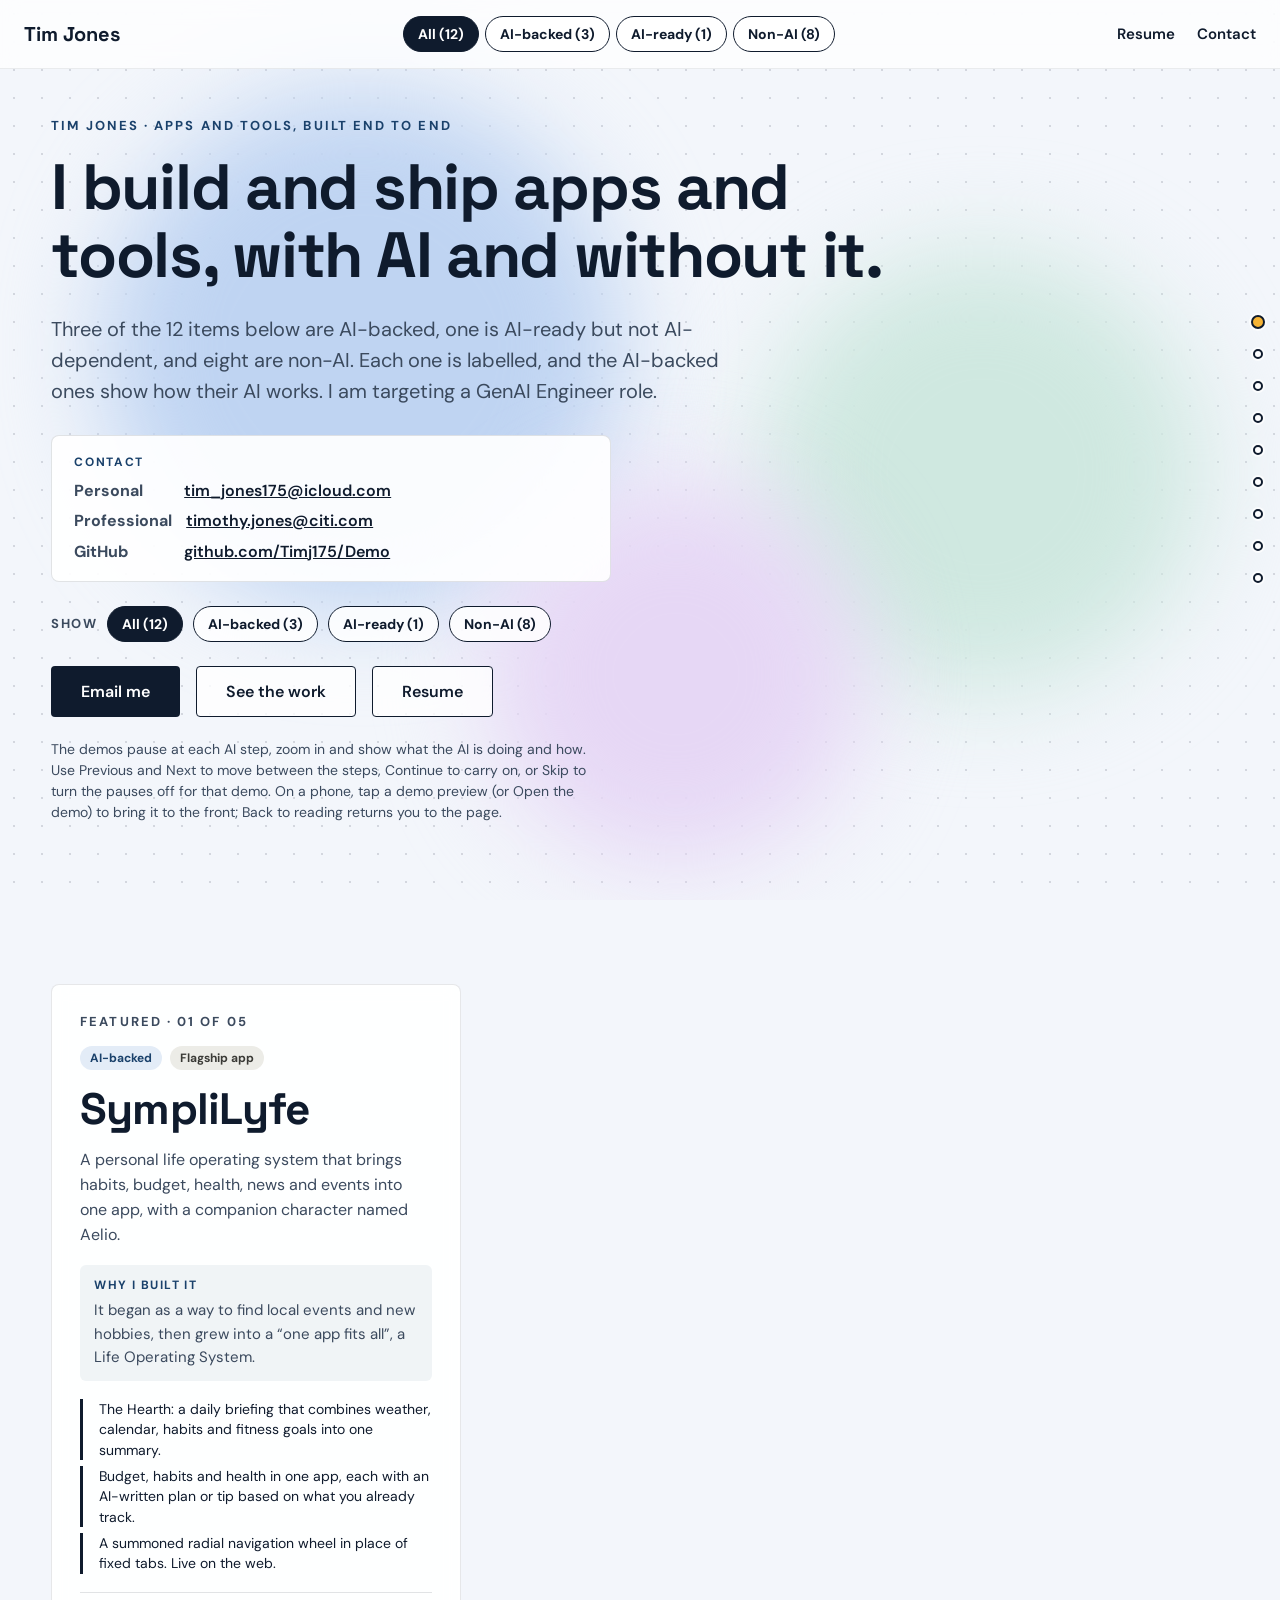
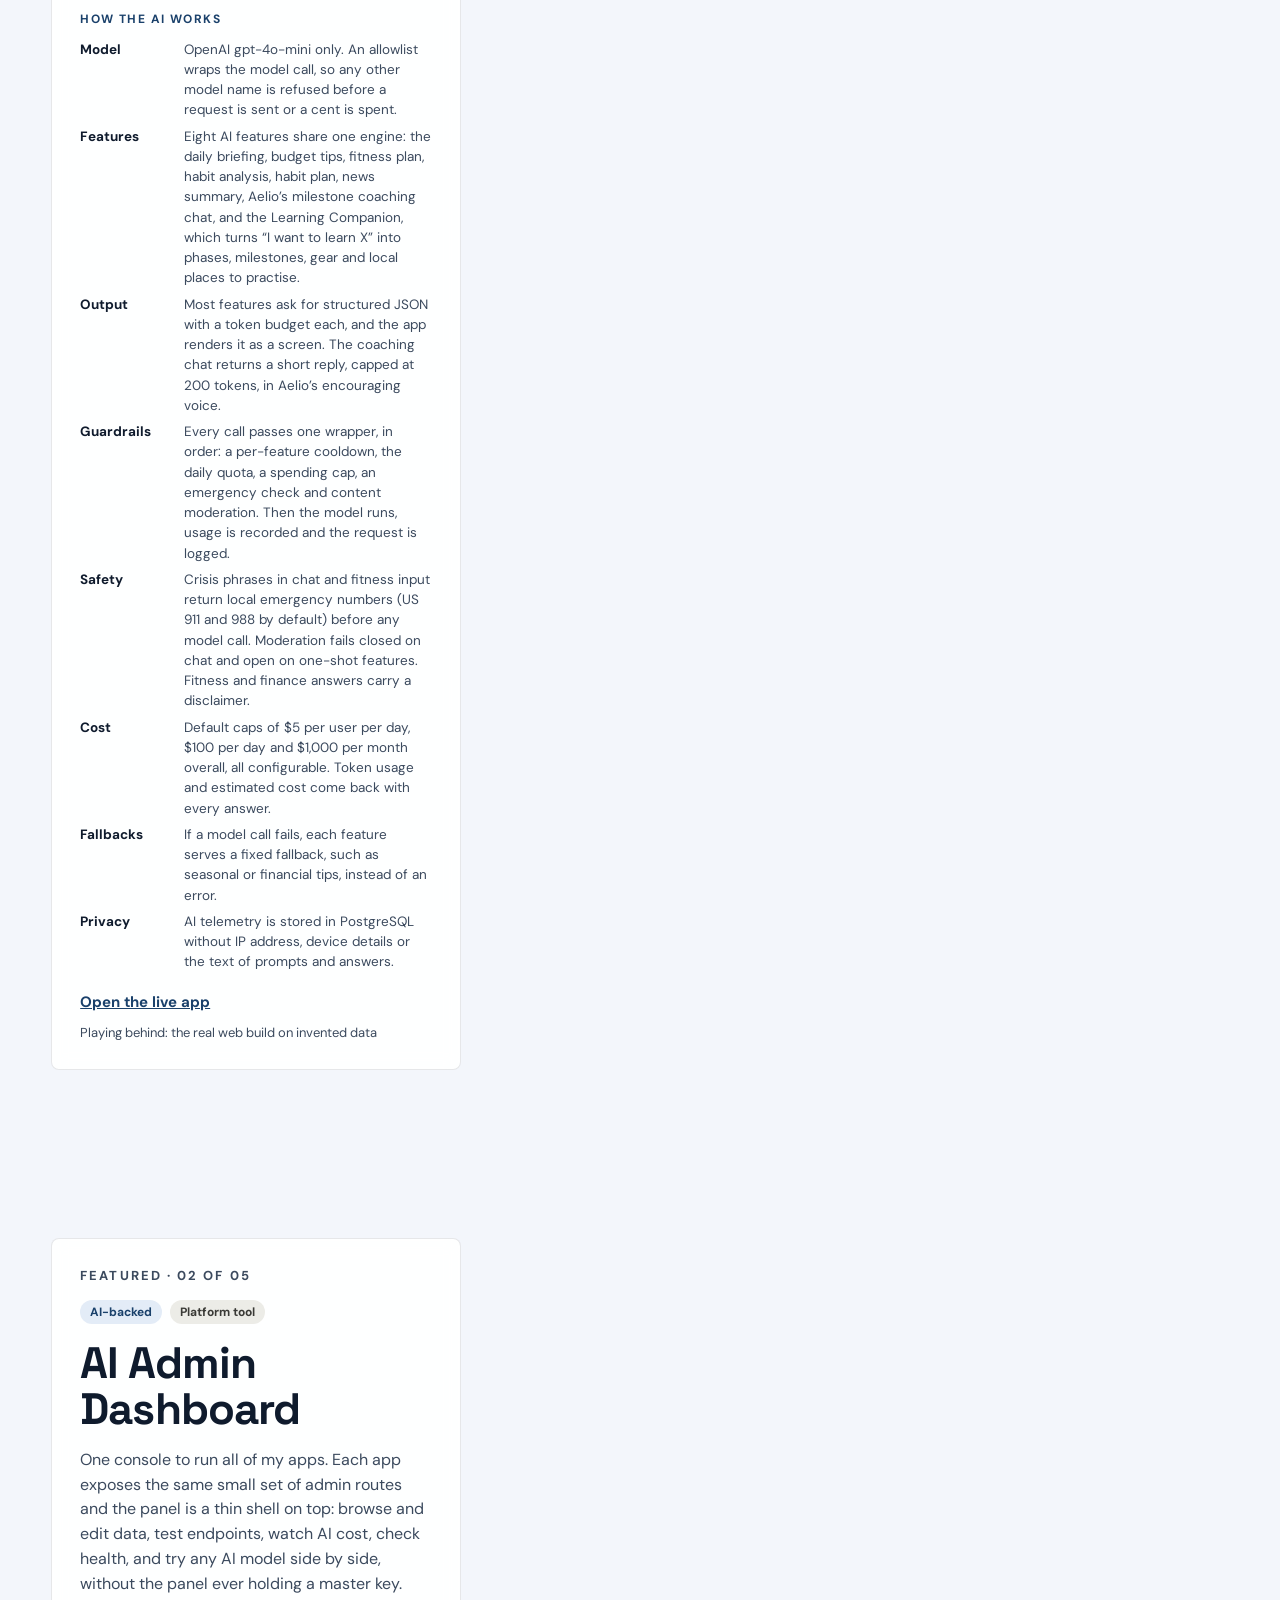
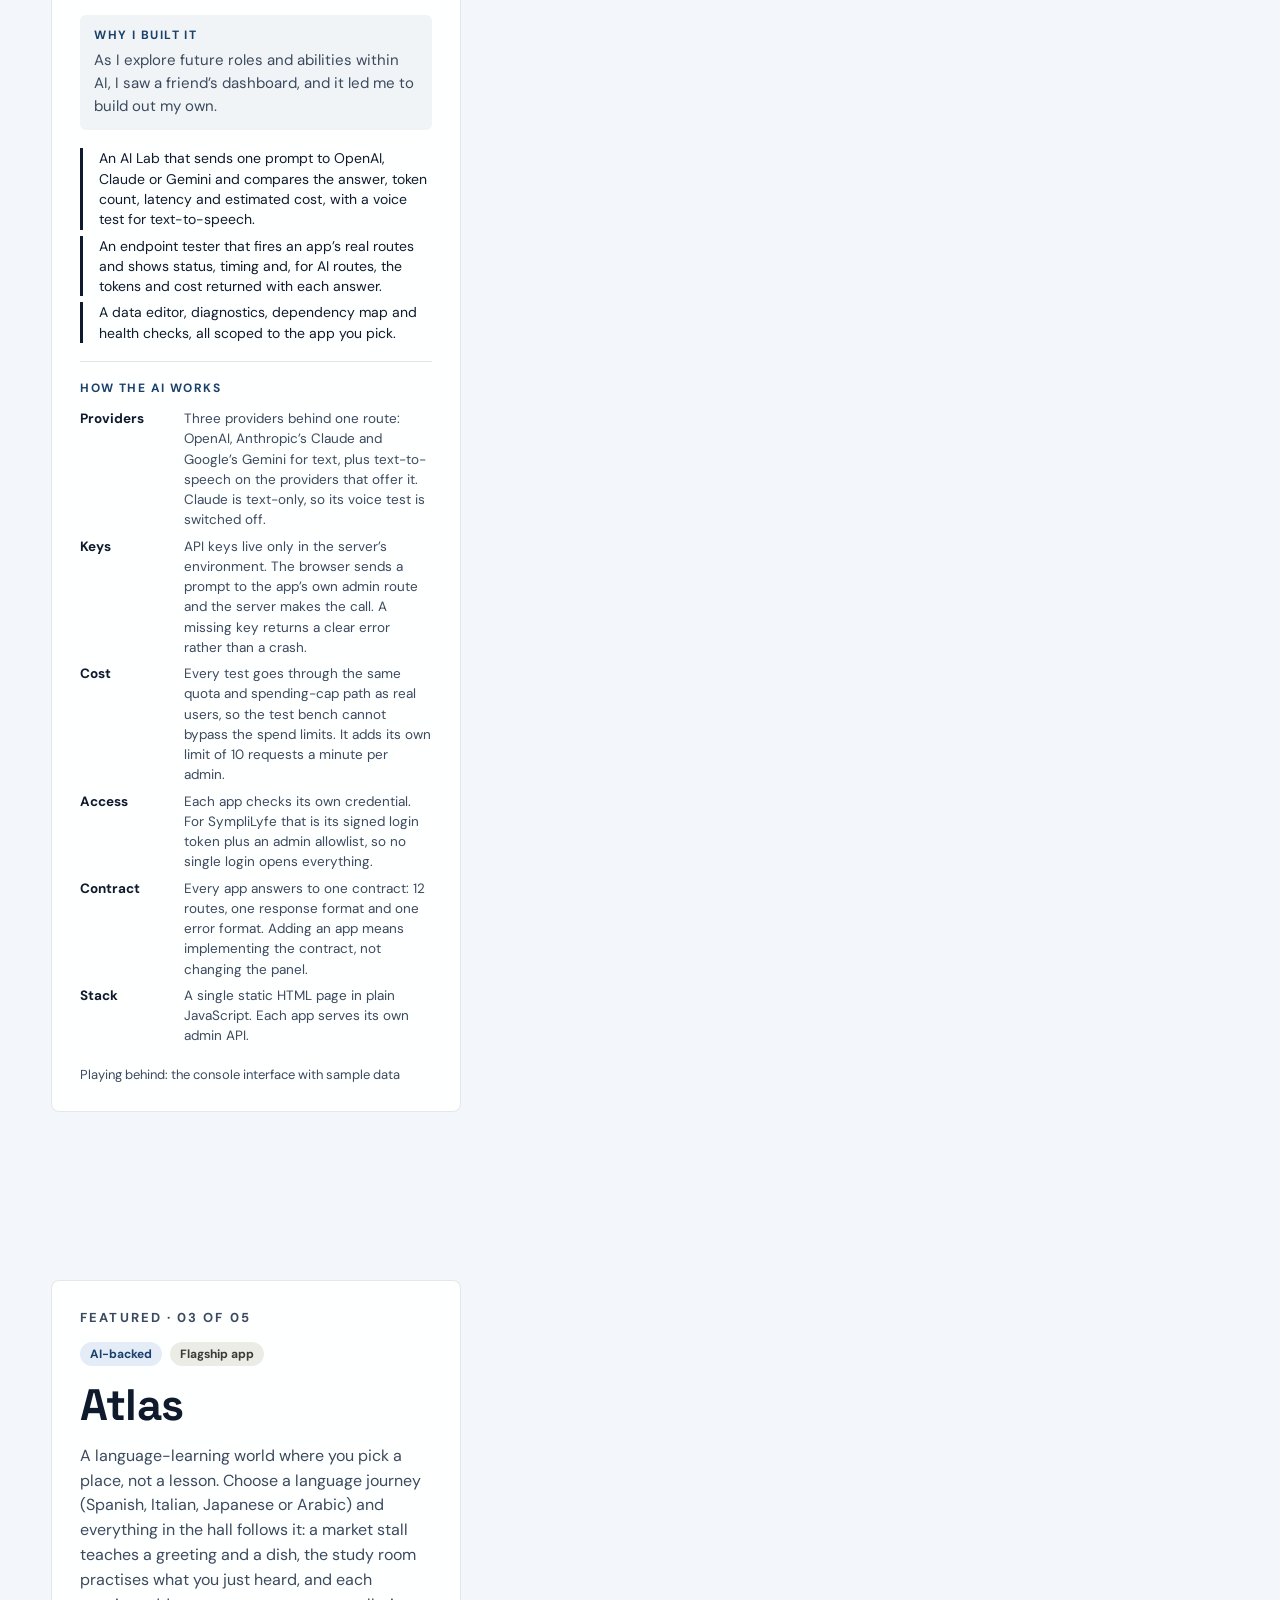
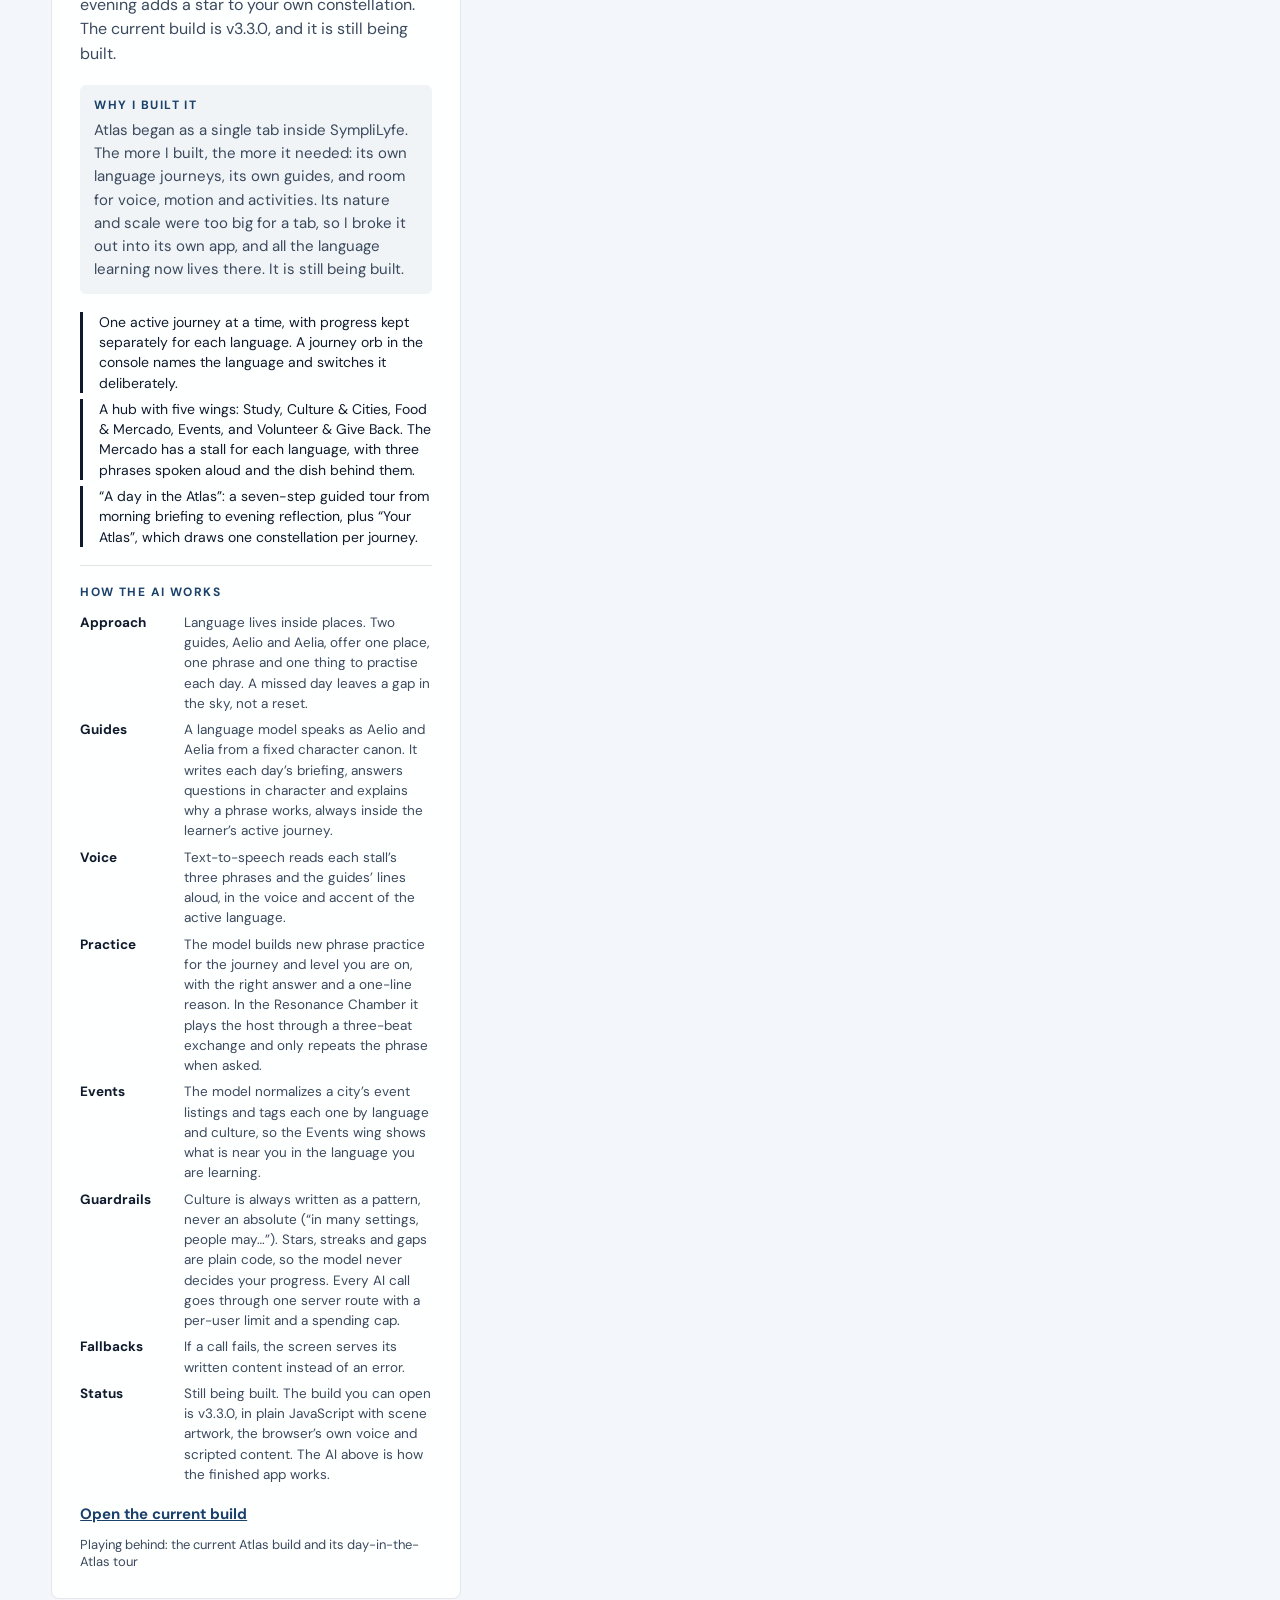
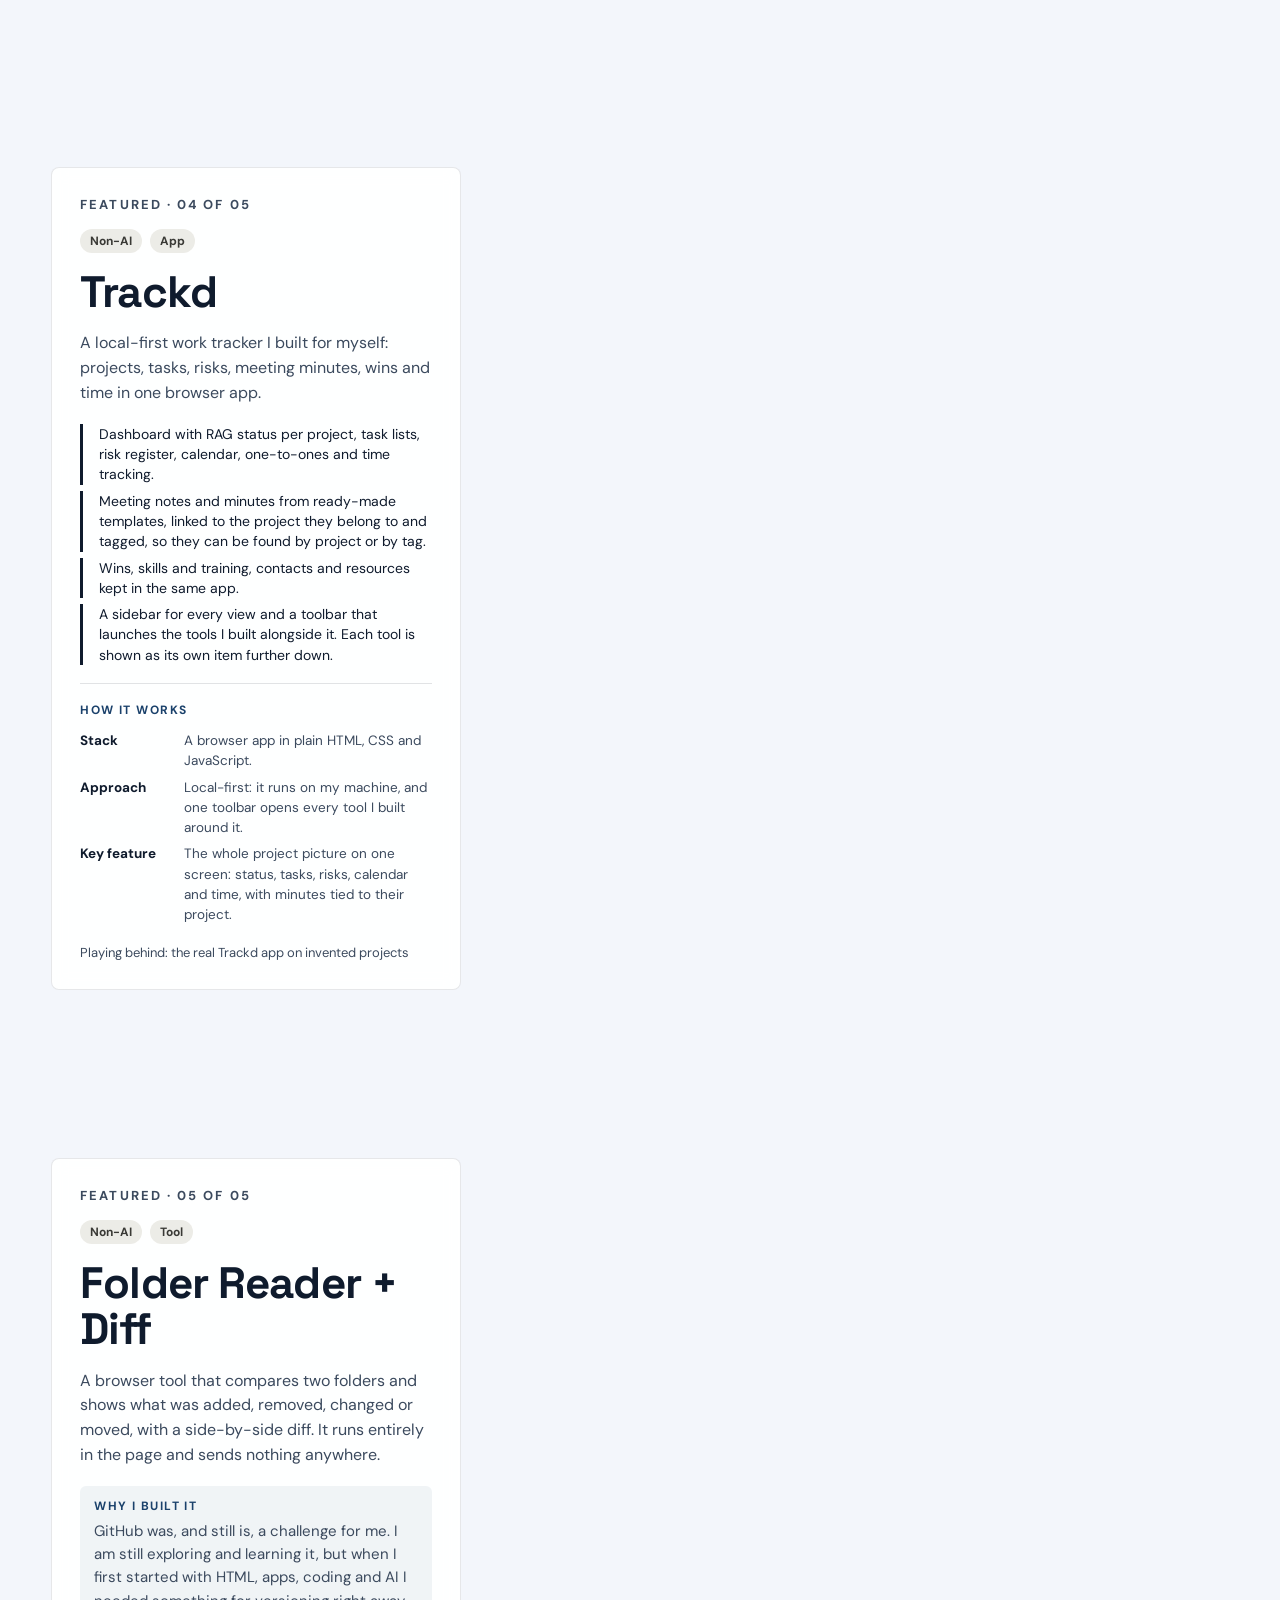
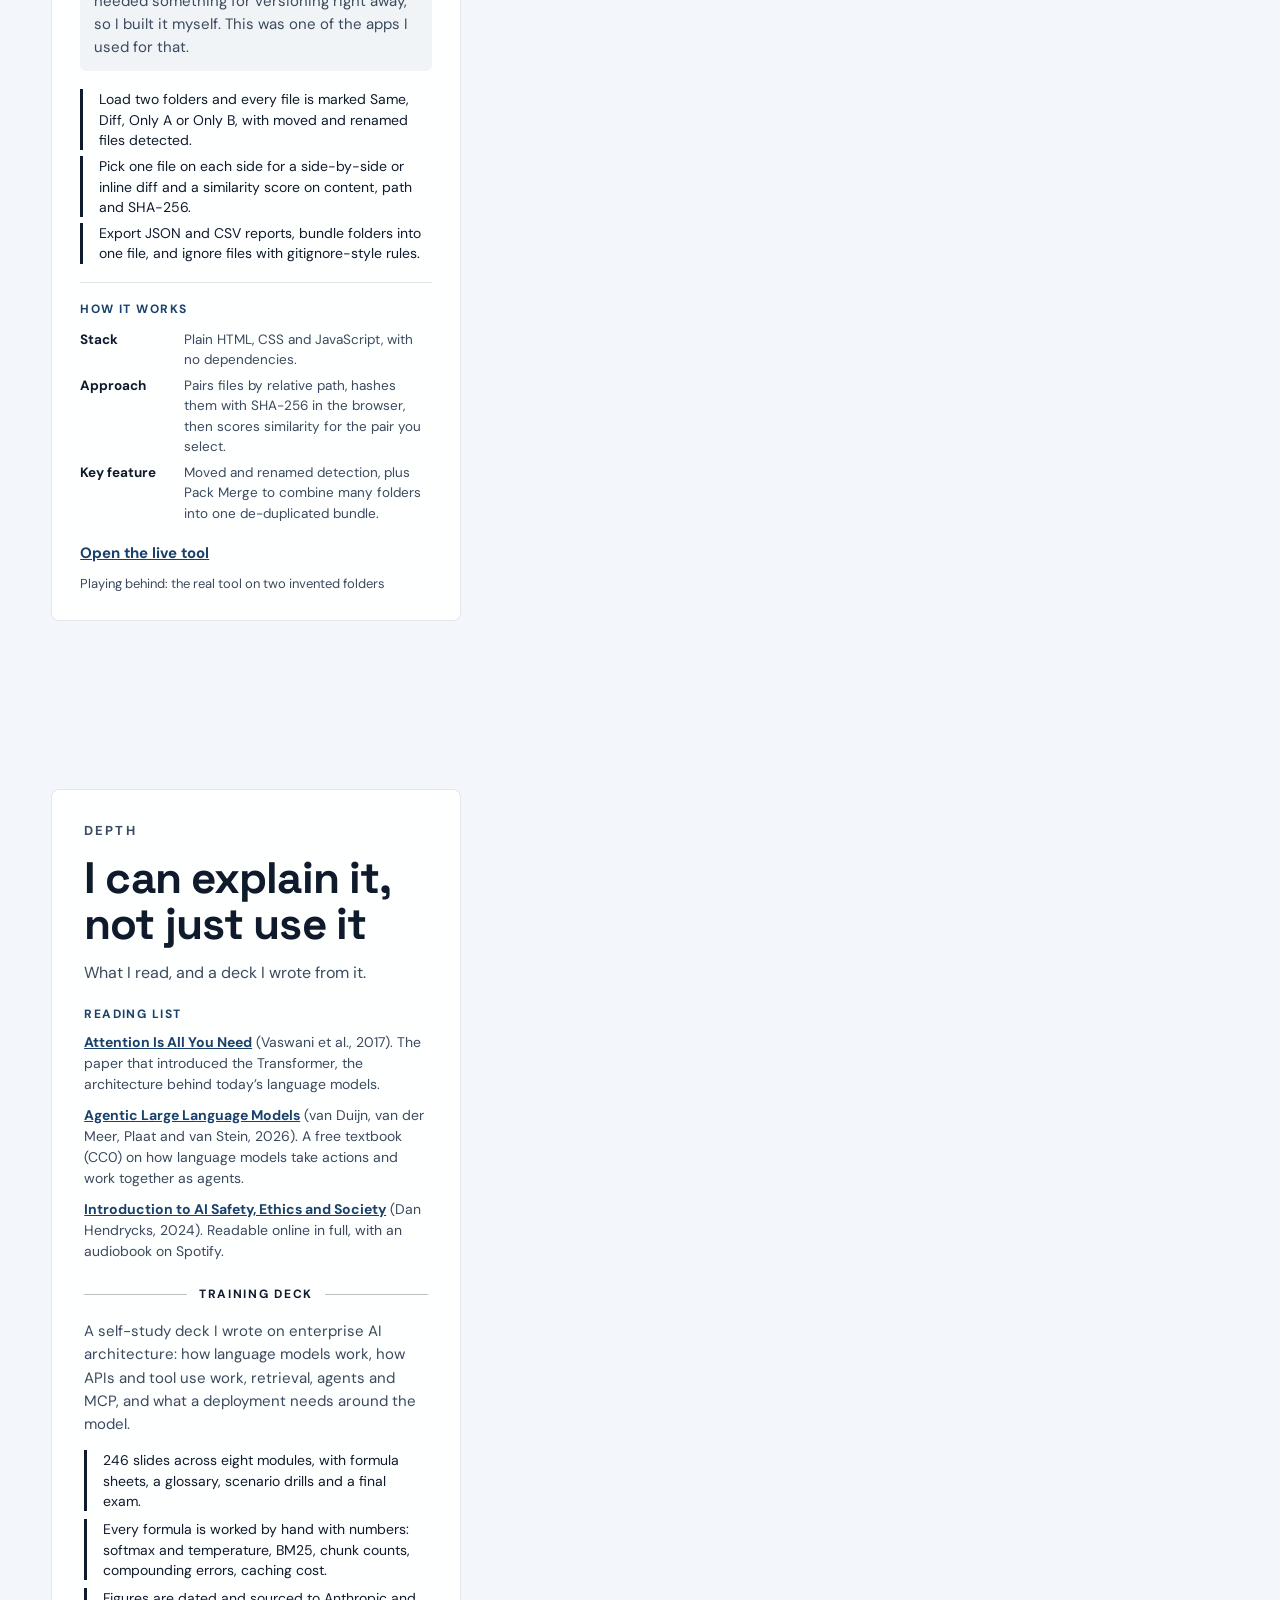
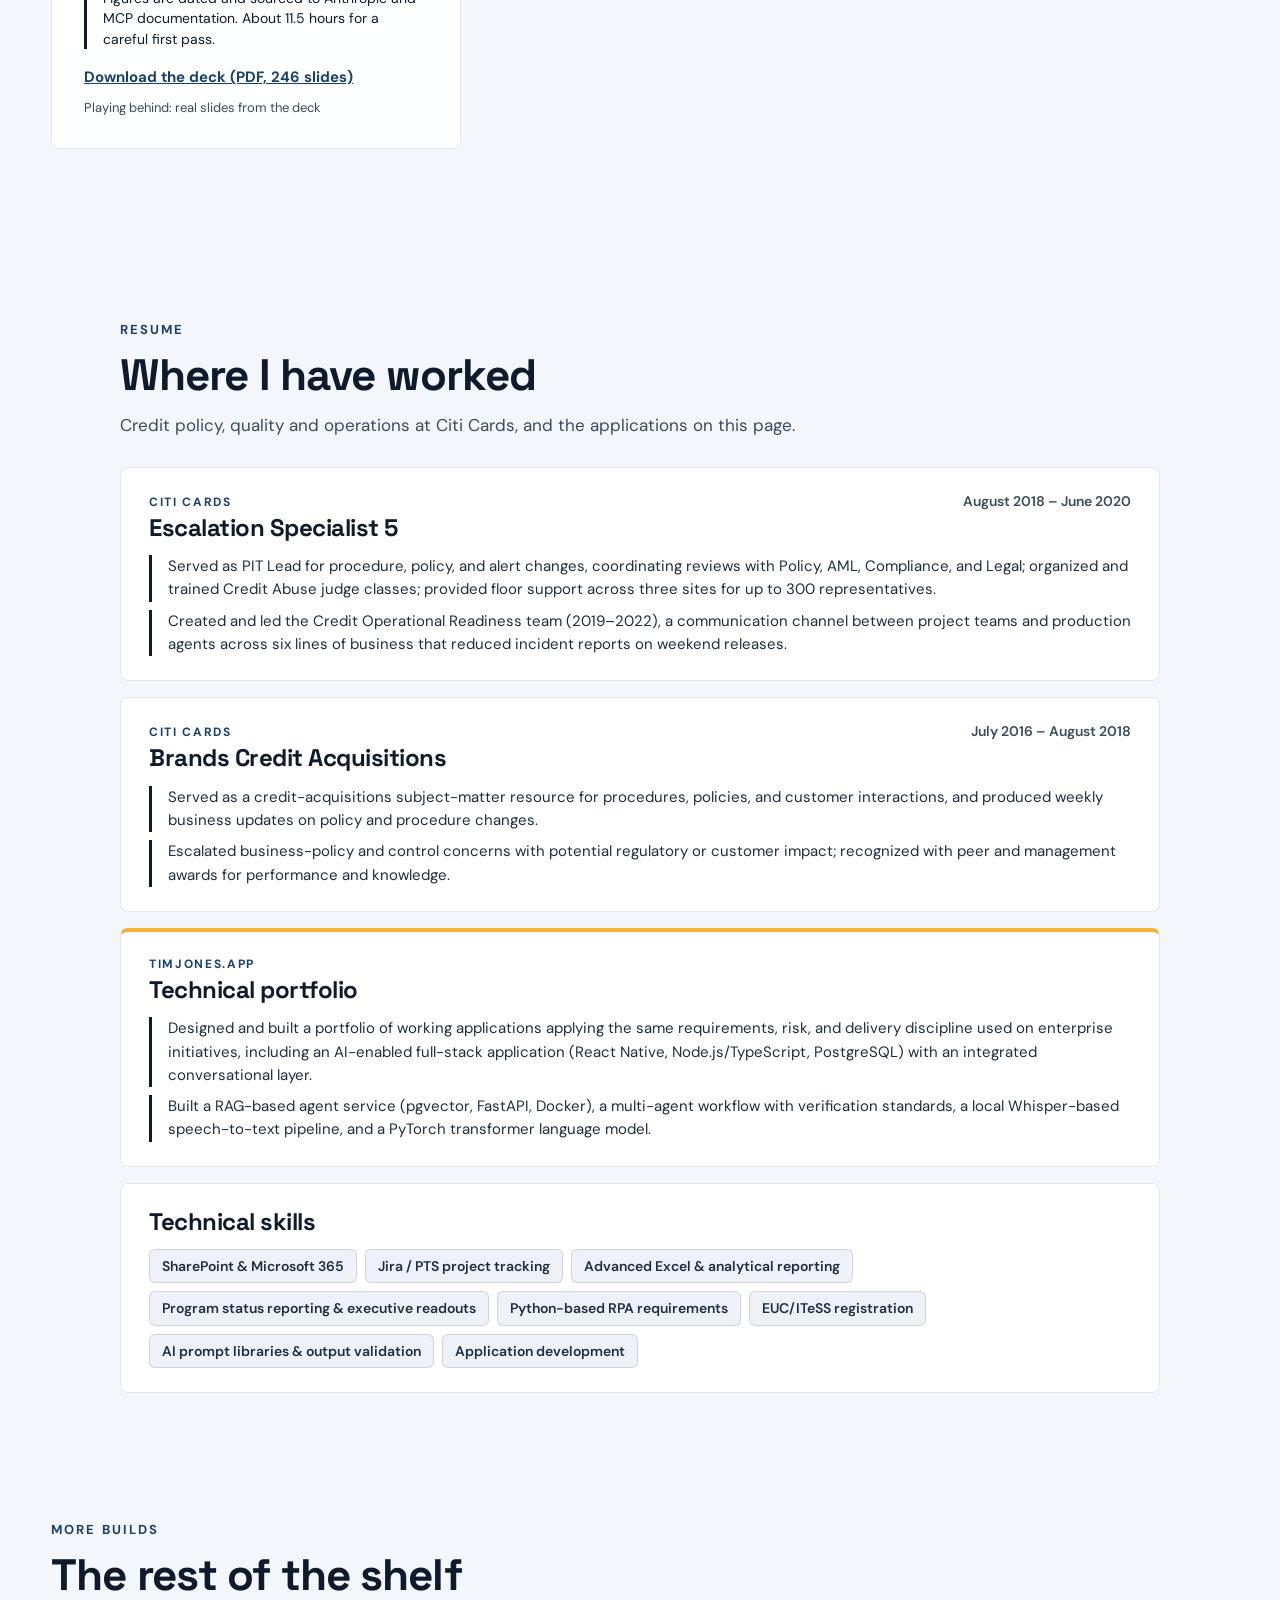
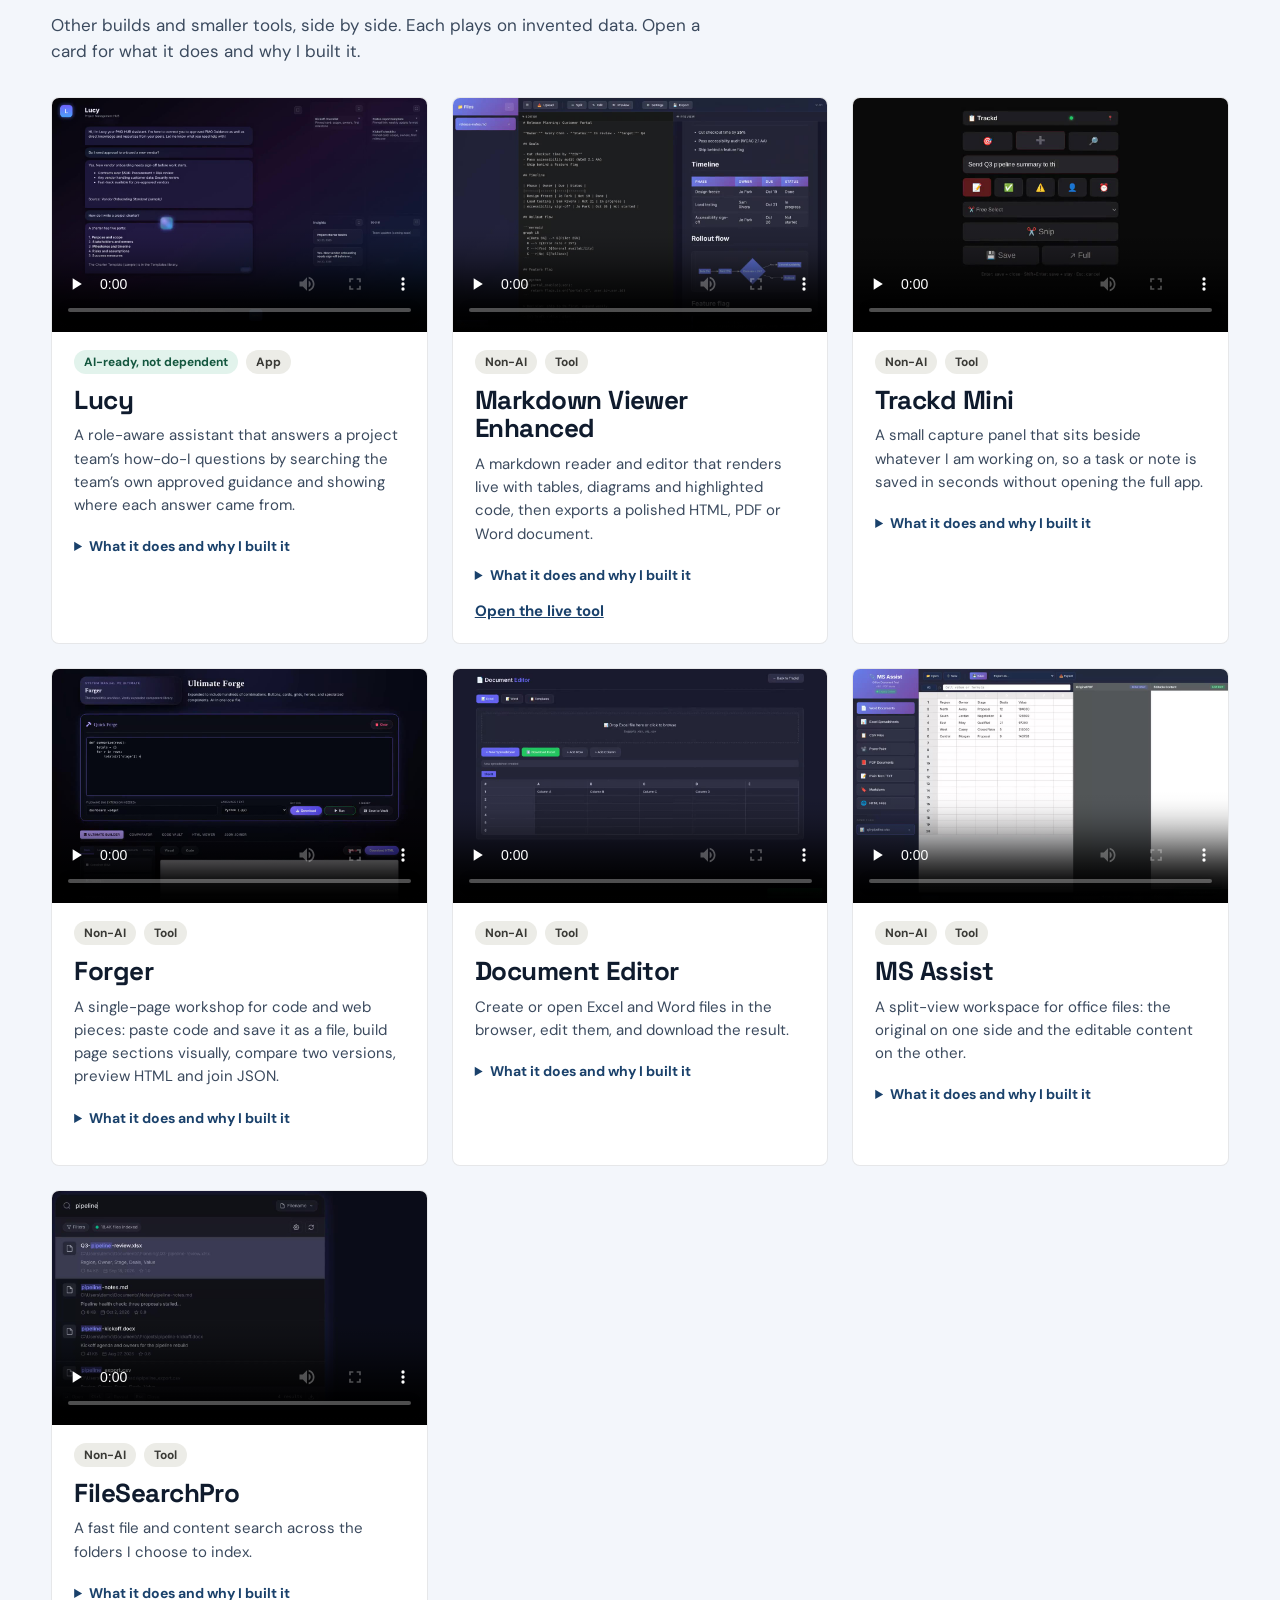
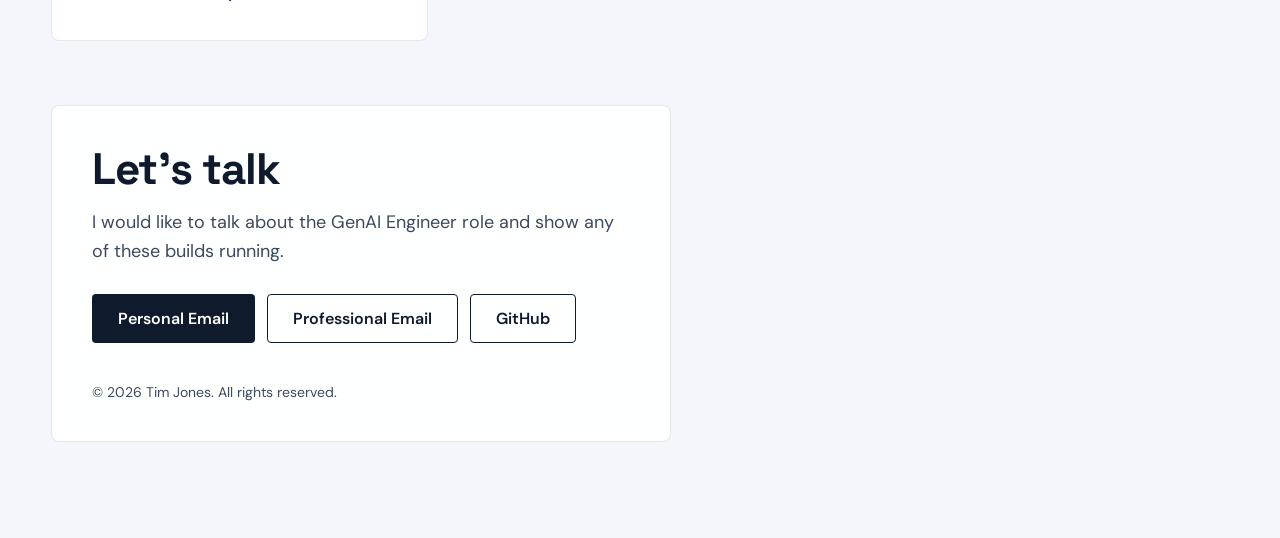
==== commit 811b04c8: "v1.6.0: phone demo mode with step buttons, Resume section - Tap the demo preview (or Open the demo) " ====
--- a/index.html
+++ b/index.html
@@ -77,12 +77,54 @@
 .ai-btn{font:inherit;font-size:15px;font-weight:700;cursor:pointer;padding:10px 18px;border-radius:4px;border:1.5px solid #0F1B2D}
 .ai-btn.go{background:#0F1B2D;color:#FFFFFF}
 .ai-btn.skip{background:#FFFFFF;color:#0F1B2D}
+/* v26: step buttons in the AI panel, and a tap-to-open demo mode for phones and tablets */
+.ai-steps{display:flex;flex-wrap:wrap;gap:6px;margin:0 0 12px 0}
+.ai-step{font:inherit;font-size:14px;font-weight:700;min-width:38px;height:38px;padding:0 10px;border-radius:999px;border:1.5px solid #0F1B2D;background:#FFFFFF;color:#0F1B2D;cursor:pointer;box-sizing:border-box}
+.ai-step[aria-current="true"]{background:#0F1B2D;color:#FFFFFF}
+.ai-foot{flex:0 0 auto;display:flex;flex-wrap:wrap;gap:10px;margin-top:12px;padding-top:12px;border-top:1px solid rgba(15,27,45,0.12)}
+.ai-nav{display:flex;gap:10px;flex:1 1 100%}
+.ai-nav .ai-btn{flex:1 1 0}
+.ai-btn.nav{background:#EEF2F8;color:#0F1B2D;white-space:nowrap}
+.ai-act{display:flex;flex-wrap:wrap;gap:10px;flex:1 1 100%}
+.ai-act .ai-btn{flex:1 1 auto}
+.ai-btn[aria-disabled="true"]{opacity:.4;cursor:default}
+.ai-step:focus-visible,.demoopen:focus-visible,.demoback:focus-visible,.demoplay:focus-visible{outline:3px solid #F5B335;outline-offset:2px}
+.demotap,.demoopen,.demotop,.demobar,.demoshield{display:none}
+@media (max-width:1000px){
+:root{--topH:52px;--barH:62px}
+.demo{position:relative}
+.aipanel{padding:14px 16px}
+.aipanel .ai-btn{font-size:14px;padding:10px 12px}
+.demotap{display:block;position:absolute;z-index:2;right:8px;top:8px;background:rgba(15,27,45,0.9);color:#FFFFFF;font-size:12px;font-weight:700;line-height:1;padding:8px 11px;border-radius:999px;white-space:nowrap;pointer-events:none;box-shadow:0 4px 14px rgba(0,0,0,0.35)}
+.demoopen{display:inline-block;font:inherit;font-size:14px;font-weight:700;cursor:pointer;padding:10px 16px;border-radius:4px;border:1.5px solid #0F1B2D;background:#F5B335;color:#0F1B2D}
+html.demo-open,html.demo-open body{overflow:hidden;overscroll-behavior:none}
+html.demo-open .content,html.demo-open .topbar,html.demo-open .dots{visibility:hidden}
+html.demo-open .demotap{display:none}
+html.demo-open .demoshield{display:block;position:fixed;top:0;left:0;right:0;bottom:0;z-index:6;touch-action:none}
+html.demo-open .zone{top:var(--topH);bottom:var(--barH);height:auto;left:10px;right:10px;align-items:center;justify-content:center}
+html.demo-open .demo{width:min(100%,calc((100vh - var(--topH) - var(--barH) - 72px) * 1.6));width:min(100%,calc((100dvh - var(--topH) - var(--barH) - 72px) * 1.6))}
+html.demo-open .demo.phone{width:min(100%,420px,calc((100vh - var(--topH) - var(--barH) - 64px) * 0.478));width:min(100%,420px,calc((100dvh - var(--topH) - var(--barH) - 64px) * 0.478))}
+html.demo-open .demotop{display:flex;position:fixed;top:0;left:0;right:0;height:var(--topH);z-index:8;align-items:center;justify-content:space-between;gap:12px;padding:0 12px;box-sizing:border-box;background:rgba(15,27,45,0.94);color:#FFFFFF}
+html.demo-open .demoback{font:inherit;font-size:15px;font-weight:700;cursor:pointer;height:40px;padding:0 16px;border-radius:999px;border:0;background:#F5B335;color:#0F1B2D;white-space:nowrap}
+html.demo-open .demoname{font-size:14px;font-weight:700;min-width:0;overflow:hidden;text-overflow:ellipsis;white-space:nowrap}
+html.demo-open .demobar{display:flex;position:fixed;left:0;right:0;bottom:0;min-height:var(--barH);z-index:8;align-items:center;gap:12px;padding:8px 12px calc(8px + env(safe-area-inset-bottom)) 12px;box-sizing:border-box;background:rgba(15,27,45,0.94);color:#FFFFFF;flex-wrap:wrap}
+html.demo-open .demoplay{font:inherit;font-size:15px;font-weight:700;cursor:pointer;height:42px;min-width:84px;padding:0 16px;border-radius:999px;border:1.5px solid #FFFFFF;background:transparent;color:#FFFFFF}
+html.demo-open .demosteps{display:flex;flex-wrap:wrap;align-items:center;gap:6px;margin-left:auto}
+html.demo-open .demolabel{font-size:12px;font-weight:700;letter-spacing:0.1em;text-transform:uppercase;margin-right:4px}
+html.demo-open .aipanel{bottom:max(12px,env(safe-area-inset-bottom));max-height:min(56vh,500px);overscroll-behavior:contain}
+.ai-body{overscroll-behavior:contain}
+}
+@media (max-width:1000px) and (max-height:520px) and (orientation:landscape){
+html.demo-open .aipanel{top:var(--topH);bottom:8px;left:auto;right:10px;width:min(48vw,430px);max-height:none;height:auto}
+html.demo-open .aipanel .ai-btn{padding:8px 12px;font-size:14px}
+html.demo-open .ai-step{min-width:34px;height:34px}
+}
 </style>
 
 </head>
 <body>
 <div id="app" style="font-family: 'DM Sans', system-ui, sans-serif; color: #0F1B2D; width: 100%; position: relative">
-<div style="font-family: &quot;DM Sans&quot;, system-ui, sans-serif; color: rgb(15, 27, 45); width: 100%; position: relative;"><div id="layers" aria-hidden="true" style="position: fixed; inset: 0px; z-index: 0; pointer-events: none; overflow: hidden;"><div data-layer="0" style="position: absolute; inset: 0px; overflow: hidden; transition: opacity 0.9s; opacity: 1; background: radial-gradient(rgba(15, 27, 45, 0.14) 1px, transparent 1px) 0% 0% / 28px 28px rgb(243, 246, 251);"><div style="position: absolute; width: 520px; height: 520px; left: 8%; top: 10%; border-radius: 50%; background: rgb(191, 212, 242); filter: blur(50px); animation: 18s ease-in-out 0s infinite normal none running drift;"></div><div style="position: absolute; width: 440px; height: 440px; right: 6%; top: 28%; border-radius: 50%; background: rgb(207, 232, 224); filter: blur(50px); animation: 23s ease-in-out 0s infinite reverse none running drift;"></div><div style="position: absolute; width: 380px; height: 380px; left: 38%; bottom: 4%; border-radius: 50%; background: rgb(230, 215, 245); filter: blur(50px); animation: 27s ease-in-out 0s infinite normal none running drift;"></div></div><div data-layer="13" style="position: absolute; inset: 0px; overflow: hidden; transition: opacity 0.9s; opacity: 0; background: radial-gradient(rgba(15, 27, 45, 0.14) 1px, transparent 1px) 0% 0% / 28px 28px rgb(243, 246, 251);"><div style="position: absolute; width: 520px; height: 520px; left: 8%; top: 10%; border-radius: 50%; background: rgb(242, 217, 191); filter: blur(50px); animation: 18s ease-in-out 0s infinite normal none running drift;"></div><div style="position: absolute; width: 440px; height: 440px; right: 6%; top: 28%; border-radius: 50%; background: rgb(191, 212, 242); filter: blur(50px); animation: 23s ease-in-out 0s infinite reverse none running drift;"></div><div style="position: absolute; width: 380px; height: 380px; left: 38%; bottom: 4%; border-radius: 50%; background: rgb(215, 232, 207); filter: blur(50px); animation: 27s ease-in-out 0s infinite normal none running drift;"></div></div><div data-layer="2" style="position: absolute; inset: 0px; overflow: hidden; transition: opacity 0.9s; opacity: 0; background: rgb(11, 13, 26);"><div class="zone"><div class="demo phone"><div style="border: 8px solid rgb(10, 11, 16); border-radius: 38px; overflow: hidden; box-shadow: rgba(0, 0, 0, 0.5) 0px 18px 50px; background: rgb(0, 0, 0);"><div style="position: relative; line-height: 0;"><video data-v="2" src="assets/demo_sl.mp4" poster="assets/poster_sl.jpg" loop="" playsinline="" preload="metadata" style="display: block; width: 100%; aspect-ratio: 430 / 900; object-fit: cover; background: rgb(0, 0, 0);"></video><div data-hl="2" aria-hidden="true" style="display: none;"></div></div></div><div style="margin-top: 12px; font-size: 12px; color: rgba(255, 255, 255, 0.78); font-family: &quot;DM Sans&quot;, system-ui, sans-serif;">The real SympliLyfe web build, running on invented data.</div></div></div></div><div data-layer="3" style="position: absolute; inset: 0px; overflow: hidden; transition: opacity 0.9s; opacity: 0; background: rgb(23, 16, 48);"><div class="zone"><div class="demo"><div style="background: rgb(27, 29, 36); border-radius: 12px; overflow: hidden; border: 1px solid rgba(255, 255, 255, 0.14); box-shadow: rgba(0, 0, 0, 0.45) 0px 18px 50px;"><div style="height: 28px; display: flex; align-items: center; gap: 6px; padding: 0px 12px; background: rgb(42, 45, 54); font-family: &quot;DM Sans&quot;, system-ui, sans-serif;"><span style="width: 10px; height: 10px; border-radius: 50%; background: rgb(255, 95, 87);"></span><span style="width: 10px; height: 10px; border-radius: 50%; background: rgb(254, 188, 46);"></span><span style="width: 10px; height: 10px; border-radius: 50%; background: rgb(40, 200, 64);"></span><span style="margin-left: 10px; font-size: 12px; color: rgb(167, 176, 192);">The Atlas · v3.3.0, still being built</span></div><div style="position: relative; line-height: 0;"><video data-v="3" src="assets/demo_atlas.mp4" poster="assets/poster_atlas.jpg" loop="" playsinline="" preload="metadata" style="display: block; width: 100%; aspect-ratio: 16 / 10; object-fit: cover; background: rgb(0, 0, 0);"></video><div data-hl="3" aria-hidden="true" style="display: none;"></div></div></div><div style="margin-top: 10px; font-size: 12px; color: rgba(255, 255, 255, 0.78); font-family: &quot;DM Sans&quot;, system-ui, sans-serif;">The current build (v3.3.0), running as built, with its Spanish journey and day-in-the-Atlas tour.</div></div></div></div><div data-layer="4" style="position: absolute; inset: 0px; overflow: hidden; transition: opacity 0.9s; opacity: 0; background: rgb(20, 22, 28);"><div class="zone"><div class="demo"><div style="background: rgb(27, 29, 36); border-radius: 12px; overflow: hidden; border: 1px solid rgba(255, 255, 255, 0.14); box-shadow: rgba(0, 0, 0, 0.45) 0px 18px 50px;"><div style="height: 28px; display: flex; align-items: center; gap: 6px; padding: 0px 12px; background: rgb(42, 45, 54); font-family: &quot;DM Sans&quot;, system-ui, sans-serif;"><span style="width: 10px; height: 10px; border-radius: 50%; background: rgb(255, 95, 87);"></span><span style="width: 10px; height: 10px; border-radius: 50%; background: rgb(254, 188, 46);"></span><span style="width: 10px; height: 10px; border-radius: 50%; background: rgb(40, 200, 64);"></span><span style="margin-left: 10px; font-size: 12px; color: rgb(167, 176, 192);">Trackd</span></div><video data-v="4" src="assets/demo_trackd.mp4" poster="assets/poster_trackd.jpg" loop="" playsinline="" preload="metadata" style="display: block; width: 100%; aspect-ratio: 16 / 10; object-fit: cover; background: rgb(0, 0, 0);"></video></div><div style="margin-top: 10px; font-size: 12px; color: rgba(255, 255, 255, 0.78); font-family: &quot;DM Sans&quot;, system-ui, sans-serif;">The real Trackd app. Projects and tasks shown are invented.</div></div></div></div><div data-layer="5" style="position: absolute; inset: 0px; overflow: hidden; transition: opacity 0.9s; opacity: 0; background: rgb(14, 20, 36);"><div class="zone"><div class="demo"><div style="background: rgb(27, 29, 36); border-radius: 12px; overflow: hidden; border: 1px solid rgba(255, 255, 255, 0.14); box-shadow: rgba(0, 0, 0, 0.45) 0px 18px 50px;"><div style="height: 28px; display: flex; align-items: center; gap: 6px; padding: 0px 12px; background: rgb(42, 45, 54); font-family: &quot;DM Sans&quot;, system-ui, sans-serif;"><span style="width: 10px; height: 10px; border-radius: 50%; background: rgb(255, 95, 87);"></span><span style="width: 10px; height: 10px; border-radius: 50%; background: rgb(254, 188, 46);"></span><span style="width: 10px; height: 10px; border-radius: 50%; background: rgb(40, 200, 64);"></span><span style="margin-left: 10px; font-size: 12px; color: rgb(167, 176, 192);">Folder Reader + Diff</span></div><video data-v="5" src="assets/demo_folder.mp4" poster="assets/poster_folder.jpg" loop="" playsinline="" preload="metadata" style="display: block; width: 100%; aspect-ratio: 16 / 10; object-fit: cover; background: rgb(0, 0, 0);"></video></div><div style="margin-top: 10px; font-size: 12px; color: rgba(255, 255, 255, 0.78); font-family: &quot;DM Sans&quot;, system-ui, sans-serif;">The real tool comparing two invented folders.</div></div></div></div><div data-layer="14" style="position: absolute; inset: 0px; overflow: hidden; transition: opacity 0.9s; opacity: 0; background: rgb(20, 26, 38);"><div class="zone"><div class="demo"><div style="background: rgb(27, 29, 36); border-radius: 12px; overflow: hidden; border: 1px solid rgba(255, 255, 255, 0.14); box-shadow: rgba(0, 0, 0, 0.45) 0px 18px 50px;"><div style="height: 28px; display: flex; align-items: center; gap: 6px; padding: 0px 12px; background: rgb(42, 45, 54); font-family: &quot;DM Sans&quot;, system-ui, sans-serif;"><span style="width: 10px; height: 10px; border-radius: 50%; background: rgb(255, 95, 87);"></span><span style="width: 10px; height: 10px; border-radius: 50%; background: rgb(254, 188, 46);"></span><span style="width: 10px; height: 10px; border-radius: 50%; background: rgb(40, 200, 64);"></span><span style="margin-left: 10px; font-size: 12px; color: rgb(167, 176, 192);">AI Admin Dashboard</span></div><div style="position: relative; line-height: 0;"><video data-v="14" src="assets/demo_admin.mp4" poster="assets/poster_admin.jpg" loop="" playsinline="" preload="metadata" style="display: block; width: 100%; aspect-ratio: 16 / 10; object-fit: cover; background: rgb(0, 0, 0);"></video><div data-hl="14" aria-hidden="true" style="display: none;"></div></div></div><div style="margin-top: 10px; font-size: 12px; color: rgba(255, 255, 255, 0.78); font-family: &quot;DM Sans&quot;, system-ui, sans-serif;">The console interface, shown with sample data.</div></div></div></div><div data-layer="12" style="position: absolute; inset: 0px; overflow: hidden; transition: opacity 0.9s; opacity: 0; background: rgb(233, 241, 244);"><div class="zone"><div class="fan"><div style="left: 0px; top: 0px; animation: 8s ease-in-out 0s infinite normal none running floatY;"><img src="assets/slide42.jpg" alt="Deck slide 42: same scores, three temperatures"></div><div style="right: 0px; top: 29%; animation: 9s ease-in-out 1s infinite normal none running floatY;"><img src="assets/slide140.jpg" alt="Deck slide 140: rank fusion, merging two ranked lists"></div><div style="left: 6%; bottom: 0px; animation: 7s ease-in-out 2s infinite normal none running floatY;"><img src="assets/slide137.jpg" alt="Deck slide 137: BM25 worked example, four chunks, one term"></div></div></div></div></div><div style="position: fixed; top: 0px; left: 0px; right: 0px; z-index: 5; display: flex; align-items: center; justify-content: space-between; padding: 14px 24px; box-sizing: border-box; background: rgba(255, 255, 255, 0.72); backdrop-filter: blur(10px); border-bottom: 1px solid rgba(15, 27, 45, 0.08);"><a href="#ch0" style="font-family: &quot;Space Grotesk&quot;, system-ui, sans-serif; font-weight: 700; font-size: 20px; color: rgb(15, 27, 45); text-decoration: none;">Tim Jones</a><div class="filterbar" style="display: flex; align-items: center; gap: 6px;"><button type="button" aria-pressed="true" style="font-style: inherit; font-variant: inherit; font-stretch: inherit; line-height: inherit; font-family: inherit; font-optical-sizing: inherit; font-size-adjust: inherit; font-kerning: inherit; font-feature-settings: inherit; font-variation-settings: inherit; font-size: 14px; font-weight: 700; cursor: pointer; padding: 8px 14px; border-radius: 999px; border: 1.5px solid rgb(15, 27, 45); background: rgb(15, 27, 45); color: rgb(255, 255, 255);">All (12)</button><button type="button" aria-pressed="false" style="font-style: inherit; font-variant: inherit; font-stretch: inherit; line-height: inherit; font-family: inherit; font-optical-sizing: inherit; font-size-adjust: inherit; font-kerning: inherit; font-feature-settings: inherit; font-variation-settings: inherit; font-size: 14px; font-weight: 700; cursor: pointer; padding: 8px 14px; border-radius: 999px; border: 1.5px solid rgb(15, 27, 45); background: rgba(255, 255, 255, 0.85); color: rgb(15, 27, 45);">AI-backed (3)</button><button type="button" aria-pressed="false" style="font-style: inherit; font-variant: inherit; font-stretch: inherit; line-height: inherit; font-family: inherit; font-optical-sizing: inherit; font-size-adjust: inherit; font-kerning: inherit; font-feature-settings: inherit; font-variation-settings: inherit; font-size: 14px; font-weight: 700; cursor: pointer; padding: 8px 14px; border-radius: 999px; border: 1.5px solid rgb(15, 27, 45); background: rgba(255, 255, 255, 0.85); color: rgb(15, 27, 45);">AI-ready (1)</button><button type="button" aria-pressed="false" style="font-style: inherit; font-variant: inherit; font-stretch: inherit; line-height: inherit; font-family: inherit; font-optical-sizing: inherit; font-size-adjust: inherit; font-kerning: inherit; font-feature-settings: inherit; font-variation-settings: inherit; font-size: 14px; font-weight: 700; cursor: pointer; padding: 8px 14px; border-radius: 999px; border: 1.5px solid rgb(15, 27, 45); background: rgba(255, 255, 255, 0.85); color: rgb(15, 27, 45);">Non-AI (8)</button></div><a href="#contact" style="font-size: 15px; font-weight: 600; text-decoration: none; color: rgb(15, 27, 45); padding: 10px 0px;">Contact</a></div><div class="aipanel" role="region" aria-label="What the AI is doing at this step" aria-live="polite" style="display: none;"><div class="ai-body"><div style="display: flex; flex-wrap: wrap; align-items: center; gap: 10px; margin-bottom: 8px;"><span style="background: rgb(227, 236, 247); color: rgb(26, 65, 107); font-size: 12px; font-weight: 700; padding: 4px 10px; border-radius: 999px;">AI at work</span><span class="ai-count" style="font-size: 13px; font-weight: 600; color: rgb(59, 74, 94);"></span></div><div class="ai-title" style="font-size: 20px; font-weight: 700; line-height: 1.25; margin-bottom: 6px;"></div><p class="ai-what" style="margin: 0px 0px 12px; font-size: 15px; line-height: 1.5; color: rgb(31, 45, 64);"></p><div class="ai-flow" aria-label="Steps in order" style="display: none;"></div><div style="font-size: 12px; font-weight: 700; letter-spacing: 0.12em; text-transform: uppercase; color: rgb(26, 65, 107); margin-bottom: 8px;">How it works</div><div class="ai-how" style="display: flex; flex-direction: column; gap: 6px;"></div><p class="ai-note" style="margin: 12px 0px 0px; font-size: 13px; line-height: 1.45; color: rgb(59, 74, 94); display: none;"></p></div><div style="flex: 0 0 auto; display: flex; flex-wrap: wrap; gap: 10px; margin-top: 12px; padding-top: 12px; border-top: 1px solid rgba(15, 27, 45, 0.12);"><button type="button" class="ai-btn go ai-continue">Continue the demo</button><button type="button" class="ai-btn skip ai-skip">Skip explanations</button></div></div><div class="dots" style="position: fixed; right: 6px; top: 50%; transform: translateY(-50%); z-index: 5; flex-direction: column;"><a href="#ch0" aria-label="Intro" title="Intro" style="display: flex; align-items: center; justify-content: center; width: 32px; height: 32px; text-decoration: none;"><span style="display: block; border-radius: 50%; border: 2px solid rgb(15, 27, 45); box-sizing: border-box; box-shadow: rgba(255, 255, 255, 0.7) 0px 0px 0px 2px; transition: 0.3s; width: 14px; height: 14px; background: rgb(245, 179, 53);"></span></a><a href="#ch2" aria-label="SympliLyfe" title="SympliLyfe" style="display: flex; align-items: center; justify-content: center; width: 32px; height: 32px; text-decoration: none;"><span style="display: block; border-radius: 50%; border: 2px solid rgb(15, 27, 45); box-sizing: border-box; box-shadow: rgba(255, 255, 255, 0.7) 0px 0px 0px 2px; transition: 0.3s; width: 10px; height: 10px; background: rgba(255, 255, 255, 0.9);"></span></a><a href="#ch14" aria-label="AI Admin" title="AI Admin" style="display: flex; align-items: center; justify-content: center; width: 32px; height: 32px; text-decoration: none;"><span style="display: block; border-radius: 50%; border: 2px solid rgb(15, 27, 45); box-sizing: border-box; box-shadow: rgba(255, 255, 255, 0.7) 0px 0px 0px 2px; transition: 0.3s; width: 10px; height: 10px; background: rgba(255, 255, 255, 0.9);"></span></a><a href="#ch3" aria-label="Atlas" title="Atlas" style="display: flex; align-items: center; justify-content: center; width: 32px; height: 32px; text-decoration: none;"><span style="display: block; border-radius: 50%; border: 2px solid rgb(15, 27, 45); box-sizing: border-box; box-shadow: rgba(255, 255, 255, 0.7) 0px 0px 0px 2px; transition: 0.3s; width: 10px; height: 10px; background: rgba(255, 255, 255, 0.9);"></span></a><a href="#ch4" aria-label="Trackd" title="Trackd" style="display: flex; align-items: center; justify-content: center; width: 32px; height: 32px; text-decoration: none;"><span style="display: block; border-radius: 50%; border: 2px solid rgb(15, 27, 45); box-sizing: border-box; box-shadow: rgba(255, 255, 255, 0.7) 0px 0px 0px 2px; transition: 0.3s; width: 10px; height: 10px; background: rgba(255, 255, 255, 0.9);"></span></a><a href="#ch5" aria-label="Folder Diff" title="Folder Diff" style="display: flex; align-items: center; justify-content: center; width: 32px; height: 32px; text-decoration: none;"><span style="display: block; border-radius: 50%; border: 2px solid rgb(15, 27, 45); box-sizing: border-box; box-shadow: rgba(255, 255, 255, 0.7) 0px 0px 0px 2px; transition: 0.3s; width: 10px; height: 10px; background: rgba(255, 255, 255, 0.9);"></span></a><a href="#ch12" aria-label="Depth" title="Depth" style="display: flex; align-items: center; justify-content: center; width: 32px; height: 32px; text-decoration: none;"><span style="display: block; border-radius: 50%; border: 2px solid rgb(15, 27, 45); box-sizing: border-box; box-shadow: rgba(255, 255, 255, 0.7) 0px 0px 0px 2px; transition: 0.3s; width: 10px; height: 10px; background: rgba(255, 255, 255, 0.9);"></span></a><a href="#more" aria-label="More builds" title="More builds" style="display: flex; align-items: center; justify-content: center; width: 32px; height: 32px; text-decoration: none;"><span style="display: block; border-radius: 50%; border: 2px solid rgb(15, 27, 45); box-sizing: border-box; box-shadow: rgba(255, 255, 255, 0.7) 0px 0px 0px 2px; transition: 0.3s; width: 10px; height: 10px; background: rgba(255, 255, 255, 0.9);"></span></a></div><div style="position: relative; z-index: 1;"><div id="ch0" data-scene="0" style="min-height: 100vh; display: flex; align-items: center; box-sizing: border-box; padding: 112px var(--pad) 72px var(--pad);"><div class="herogrid" style="grid-template-columns: minmax(0px, 1fr);"><div style="min-width: 0px;"><div style="font-size: 13px; font-weight: 700; letter-spacing: 0.16em; text-transform: uppercase; color: rgb(26, 65, 107); margin-bottom: 20px;">Tim Jones · Apps and tools, built end to end</div><h1 style="margin: 0px; font-family: &quot;Space Grotesk&quot;, system-ui, sans-serif; font-weight: 700; letter-spacing: -0.02em; font-size: clamp(40px, 5vw, 68px); line-height: 1.06; max-width: 900px;">I build and ship apps and tools, with AI and without it.</h1><p style="margin: 24px 0px 0px; font-size: 20px; line-height: 1.55; color: rgb(59, 74, 94); max-width: 680px;">Three of the 12 items below are AI-backed, one is AI-ready but not AI-dependent, and eight are non-AI. Each one is labelled, and the AI-backed ones show how their AI works. I am targeting a GenAI Engineer role.</p><div id="contact" style="margin-top: 28px; max-width: 560px; background: rgba(255, 255, 255, 0.92); border: 1px solid rgba(15, 27, 45, 0.12); border-radius: 8px; padding: 18px 22px; box-sizing: border-box; scroll-margin-top: 96px;"><div style="font-size: 12px; font-weight: 700; letter-spacing: 0.14em; text-transform: uppercase; color: rgb(26, 65, 107); margin-bottom: 10px;">Contact</div><div style="display: flex; flex-direction: column; gap: 8px; font-size: 16px; line-height: 1.4;"><div class="crow"><span>Personal</span><a class="herolink" href="mailto:tim_jones175@icloud.com">tim_jones175@icloud.com</a></div><div class="crow"><span>Professional</span><a class="herolink" href="mailto:timothy.jones@citi.com">timothy.jones@citi.com</a></div><div class="crow"><span>GitHub</span><a class="herolink" href="https://github.com/Timj175/Demo" target="_blank" rel="noopener">github.com/Timj175/Demo</a></div></div></div><div style="margin-top: 24px; display: flex; flex-wrap: wrap; align-items: center; gap: 10px;"><span style="font-size: 13px; font-weight: 700; letter-spacing: 0.12em; text-transform: uppercase; color: rgb(59, 74, 94);">Show</span><button type="button" aria-pressed="true" style="font-style: inherit; font-variant: inherit; font-stretch: inherit; line-height: inherit; font-family: inherit; font-optical-sizing: inherit; font-size-adjust: inherit; font-kerning: inherit; font-feature-settings: inherit; font-variation-settings: inherit; font-size: 14px; font-weight: 700; cursor: pointer; padding: 8px 14px; border-radius: 999px; border: 1.5px solid rgb(15, 27, 45); background: rgb(15, 27, 45); color: rgb(255, 255, 255);">All (12)</button><button type="button" aria-pressed="false" style="font-style: inherit; font-variant: inherit; font-stretch: inherit; line-height: inherit; font-family: inherit; font-optical-sizing: inherit; font-size-adjust: inherit; font-kerning: inherit; font-feature-settings: inherit; font-variation-settings: inherit; font-size: 14px; font-weight: 700; cursor: pointer; padding: 8px 14px; border-radius: 999px; border: 1.5px solid rgb(15, 27, 45); background: rgba(255, 255, 255, 0.85); color: rgb(15, 27, 45);">AI-backed (3)</button><button type="button" aria-pressed="false" style="font-style: inherit; font-variant: inherit; font-stretch: inherit; line-height: inherit; font-family: inherit; font-optical-sizing: inherit; font-size-adjust: inherit; font-kerning: inherit; font-feature-settings: inherit; font-variation-settings: inherit; font-size: 14px; font-weight: 700; cursor: pointer; padding: 8px 14px; border-radius: 999px; border: 1.5px solid rgb(15, 27, 45); background: rgba(255, 255, 255, 0.85); color: rgb(15, 27, 45);">AI-ready (1)</button><button type="button" aria-pressed="false" style="font-style: inherit; font-variant: inherit; font-stretch: inherit; line-height: inherit; font-family: inherit; font-optical-sizing: inherit; font-size-adjust: inherit; font-kerning: inherit; font-feature-settings: inherit; font-variation-settings: inherit; font-size: 14px; font-weight: 700; cursor: pointer; padding: 8px 14px; border-radius: 999px; border: 1.5px solid rgb(15, 27, 45); background: rgba(255, 255, 255, 0.85); color: rgb(15, 27, 45);">Non-AI (8)</button></div><div style="display: flex; flex-wrap: wrap; gap: 16px; margin-top: 24px;"><a href="mailto:tim_jones175@icloud.com" style="display: inline-block; background: rgb(15, 27, 45); color: rgb(255, 255, 255); padding: 15px 30px; font-size: 16px; font-weight: 600; text-decoration: none; border-radius: 4px;">Email me</a><a data-start="1" href="#ch2" style="display: inline-block; background: rgba(255, 255, 255, 0.8); color: rgb(15, 27, 45); padding: 14px 29px; font-size: 16px; font-weight: 600; text-decoration: none; border-radius: 4px; border: 1px solid rgb(15, 27, 45);">See the work</a></div><p style="margin: 22px 0px 0px; font-size: 14px; line-height: 1.5; color: rgb(59, 74, 94); max-width: 560px;">The demos pause at each AI step, zoom in and show what the AI is doing and how. Press Continue to carry on, or Skip to turn the pauses off for that demo.</p></div></div></div><div id="ch2" class="chap" data-scene="2" style="min-height: 100vh; display: flex; align-items: center; box-sizing: border-box;"><div style="width: 100%;"><div data-card="1" class="card" style="background: rgba(255, 255, 255, 0.92); backdrop-filter: blur(8px); border: 1px solid rgba(15, 27, 45, 0.1); border-radius: 8px; padding: 28px; box-sizing: border-box;"><div style="font-size: 13px; font-weight: 700; letter-spacing: 0.16em; text-transform: uppercase; color: rgb(59, 74, 94); margin-bottom: 16px;">Featured · 01 of 05</div><div style="display: flex; flex-wrap: wrap; gap: 8px; margin-bottom: 16px;"><span style="background: rgb(227, 236, 247); color: rgb(26, 65, 107); font-size: 12px; font-weight: 700; padding: 4px 10px; border-radius: 999px;">AI-backed</span><span style="background: rgb(236, 236, 231); color: rgb(58, 58, 54); font-size: 12px; font-weight: 700; padding: 4px 10px; border-radius: 999px;">Flagship app</span></div><h2 style="margin: 0px 0px 16px; font-family: &quot;Space Grotesk&quot;, system-ui, sans-serif; font-weight: 700; letter-spacing: -0.02em; font-size: 44px; line-height: 1.05;">SympliLyfe</h2><p style="margin: 0px 0px 18px; font-size: 16px; line-height: 1.55; color: rgb(59, 74, 94);">A personal life operating system that brings habits, budget, health, news and events into one app, with a companion character named Aelio.</p><div style="margin: 0px 0px 18px; padding: 12px 14px; background: rgba(26, 65, 107, 0.06); border-radius: 6px;"><div style="font-size: 12px; font-weight: 700; letter-spacing: 0.12em; text-transform: uppercase; color: rgb(26, 65, 107); margin-bottom: 6px;">Why I built it</div><p style="margin: 0px; font-size: 15px; line-height: 1.55; color: rgb(59, 74, 94);">It began as a way to find local events and new hobbies, then grew into a “one app fits all”, a Life Operating System.</p></div><div style="display: flex; flex-direction: column; gap: 6px; margin-bottom: 18px;"><div style="font-size: 14px; line-height: 1.45; padding-left: 16px; border-left: 3px solid rgb(15, 27, 45);">The Hearth: a daily briefing that combines weather, calendar, habits and fitness goals into one summary.</div><div style="font-size: 14px; line-height: 1.45; padding-left: 16px; border-left: 3px solid rgb(15, 27, 45);">Budget, habits and health in one app, each with an AI-written plan or tip based on what you already track.</div><div style="font-size: 14px; line-height: 1.45; padding-left: 16px; border-left: 3px solid rgb(15, 27, 45);">A summoned radial navigation wheel in place of fixed tabs. Live on the web.</div></div><div style="border-top: 1px solid rgba(15, 27, 45, 0.12); padding-top: 18px;"><div style="font-size: 12px; font-weight: 700; letter-spacing: 0.12em; text-transform: uppercase; color: rgb(26, 65, 107); margin-bottom: 10px;">How the AI works</div><div style="display: flex; gap: 12px; padding: 3px 0px; font-size: 13.5px; line-height: 1.5;"><div style="flex: 0 0 92px; font-weight: 700;">Model</div><div style="flex: 1 1 auto; min-width: 0px; color: rgb(59, 74, 94);">OpenAI gpt-4o-mini only. An allowlist wraps the model call, so any other model name is refused before a request is sent or a cent is spent.</div></div><div style="display: flex; gap: 12px; padding: 3px 0px; font-size: 13.5px; line-height: 1.5;"><div style="flex: 0 0 92px; font-weight: 700;">Features</div><div style="flex: 1 1 auto; min-width: 0px; color: rgb(59, 74, 94);">Eight AI features share one engine: the daily briefing, budget tips, fitness plan, habit analysis, habit plan, news summary, Aelio’s milestone coaching chat, and the Learning Companion, which turns “I want to learn X” into phases, milestones, gear and local places to practise.</div></div><div style="display: flex; gap: 12px; padding: 3px 0px; font-size: 13.5px; line-height: 1.5;"><div style="flex: 0 0 92px; font-weight: 700;">Output</div><div style="flex: 1 1 auto; min-width: 0px; color: rgb(59, 74, 94);">Most features ask for structured JSON with a token budget each, and the app renders it as a screen. The coaching chat returns a short reply, capped at 200 tokens, in Aelio’s encouraging voice.</div></div><div style="display: flex; gap: 12px; padding: 3px 0px; font-size: 13.5px; line-height: 1.5;"><div style="flex: 0 0 92px; font-weight: 700;">Guardrails</div><div style="flex: 1 1 auto; min-width: 0px; color: rgb(59, 74, 94);">Every call passes one wrapper, in order: a per-feature cooldown, the daily quota, a spending cap, an emergency check and content moderation. Then the model runs, usage is recorded and the request is logged.</div></div><div style="display: flex; gap: 12px; padding: 3px 0px; font-size: 13.5px; line-height: 1.5;"><div style="flex: 0 0 92px; font-weight: 700;">Safety</div><div style="flex: 1 1 auto; min-width: 0px; color: rgb(59, 74, 94);">Crisis phrases in chat and fitness input return local emergency numbers (US 911 and 988 by default) before any model call. Moderation fails closed on chat and open on one-shot features. Fitness and finance answers carry a disclaimer.</div></div><div style="display: flex; gap: 12px; padding: 3px 0px; font-size: 13.5px; line-height: 1.5;"><div style="flex: 0 0 92px; font-weight: 700;">Cost</div><div style="flex: 1 1 auto; min-width: 0px; color: rgb(59, 74, 94);">Default caps of $5 per user per day, $100 per day and $1,000 per month overall, all configurable. Token usage and estimated cost come back with every answer.</div></div><div style="display: flex; gap: 12px; padding: 3px 0px; font-size: 13.5px; line-height: 1.5;"><div style="flex: 0 0 92px; font-weight: 700;">Fallbacks</div><div style="flex: 1 1 auto; min-width: 0px; color: rgb(59, 74, 94);">If a model call fails, each feature serves a fixed fallback, such as seasonal or financial tips, instead of an error.</div></div><div style="display: flex; gap: 12px; padding: 3px 0px; font-size: 13.5px; line-height: 1.5;"><div style="flex: 0 0 92px; font-weight: 700;">Privacy</div><div style="flex: 1 1 auto; min-width: 0px; color: rgb(59, 74, 94);">AI telemetry is stored in PostgreSQL without IP address, device details or the text of prompts and answers.</div></div></div><div style="margin-top: 16px; display: flex; flex-wrap: wrap; align-items: center; justify-content: space-between; gap: 12px;"><a href="https://symplilyfe-production.up.railway.app" style="font-size: 15px; font-weight: 700;">Open the live app</a><span style="font-size: 13px; color: rgb(59, 74, 94);">Playing behind: the real web build on invented data</span></div></div></div></div><div id="ch14" class="chap" data-scene="14" style="min-height: 100vh; display: flex; align-items: center; box-sizing: border-box;"><div style="width: 100%;"><div data-card="1" class="card" style="background: rgba(255, 255, 255, 0.92); backdrop-filter: blur(8px); border: 1px solid rgba(15, 27, 45, 0.1); border-radius: 8px; padding: 28px; box-sizing: border-box;"><div style="font-size: 13px; font-weight: 700; letter-spacing: 0.16em; text-transform: uppercase; color: rgb(59, 74, 94); margin-bottom: 16px;">Featured · 02 of 05</div><div style="display: flex; flex-wrap: wrap; gap: 8px; margin-bottom: 16px;"><span style="background: rgb(227, 236, 247); color: rgb(26, 65, 107); font-size: 12px; font-weight: 700; padding: 4px 10px; border-radius: 999px;">AI-backed</span><span style="background: rgb(236, 236, 231); color: rgb(58, 58, 54); font-size: 12px; font-weight: 700; padding: 4px 10px; border-radius: 999px;">Platform tool</span></div><h2 style="margin: 0px 0px 16px; font-family: &quot;Space Grotesk&quot;, system-ui, sans-serif; font-weight: 700; letter-spacing: -0.02em; font-size: 44px; line-height: 1.05;">AI Admin Dashboard</h2><p style="margin: 0px 0px 18px; font-size: 16px; line-height: 1.55; color: rgb(59, 74, 94);">One console to run all of my apps. Each app exposes the same small set of admin routes and the panel is a thin shell on top: browse and edit data, test endpoints, watch AI cost, check health, and try any AI model side by side, without the panel ever holding a master key.</p><div style="margin: 0px 0px 18px; padding: 12px 14px; background: rgba(26, 65, 107, 0.06); border-radius: 6px;"><div style="font-size: 12px; font-weight: 700; letter-spacing: 0.12em; text-transform: uppercase; color: rgb(26, 65, 107); margin-bottom: 6px;">Why I built it</div><p style="margin: 0px; font-size: 15px; line-height: 1.55; color: rgb(59, 74, 94);">As I explore future roles and abilities within AI, I saw a friend’s dashboard, and it led me to build out my own.</p></div><div style="display: flex; flex-direction: column; gap: 6px; margin-bottom: 18px;"><div style="font-size: 14px; line-height: 1.45; padding-left: 16px; border-left: 3px solid rgb(15, 27, 45);">An AI Lab that sends one prompt to OpenAI, Claude or Gemini and compares the answer, token count, latency and estimated cost, with a voice test for text-to-speech.</div><div style="font-size: 14px; line-height: 1.45; padding-left: 16px; border-left: 3px solid rgb(15, 27, 45);">An endpoint tester that fires an app’s real routes and shows status, timing and, for AI routes, the tokens and cost returned with each answer.</div><div style="font-size: 14px; line-height: 1.45; padding-left: 16px; border-left: 3px solid rgb(15, 27, 45);">A data editor, diagnostics, dependency map and health checks, all scoped to the app you pick.</div></div><div style="border-top: 1px solid rgba(15, 27, 45, 0.12); padding-top: 18px;"><div style="font-size: 12px; font-weight: 700; letter-spacing: 0.12em; text-transform: uppercase; color: rgb(26, 65, 107); margin-bottom: 10px;">How the AI works</div><div style="display: flex; gap: 12px; padding: 3px 0px; font-size: 13.5px; line-height: 1.5;"><div style="flex: 0 0 92px; font-weight: 700;">Providers</div><div style="flex: 1 1 auto; min-width: 0px; color: rgb(59, 74, 94);">Three providers behind one route: OpenAI, Anthropic’s Claude and Google’s Gemini for text, plus text-to-speech on the providers that offer it. Claude is text-only, so its voice test is switched off.</div></div><div style="display: flex; gap: 12px; padding: 3px 0px; font-size: 13.5px; line-height: 1.5;"><div style="flex: 0 0 92px; font-weight: 700;">Keys</div><div style="flex: 1 1 auto; min-width: 0px; color: rgb(59, 74, 94);">API keys live only in the server’s environment. The browser sends a prompt to the app’s own admin route and the server makes the call. A missing key returns a clear error rather than a crash.</div></div><div style="display: flex; gap: 12px; padding: 3px 0px; font-size: 13.5px; line-height: 1.5;"><div style="flex: 0 0 92px; font-weight: 700;">Cost</div><div style="flex: 1 1 auto; min-width: 0px; color: rgb(59, 74, 94);">Every test goes through the same quota and spending-cap path as real users, so the test bench cannot bypass the spend limits. It adds its own limit of 10 requests a minute per admin.</div></div><div style="display: flex; gap: 12px; padding: 3px 0px; font-size: 13.5px; line-height: 1.5;"><div style="flex: 0 0 92px; font-weight: 700;">Access</div><div style="flex: 1 1 auto; min-width: 0px; color: rgb(59, 74, 94);">Each app checks its own credential. For SympliLyfe that is its signed login token plus an admin allowlist, so no single login opens everything.</div></div><div style="display: flex; gap: 12px; padding: 3px 0px; font-size: 13.5px; line-height: 1.5;"><div style="flex: 0 0 92px; font-weight: 700;">Contract</div><div style="flex: 1 1 auto; min-width: 0px; color: rgb(59, 74, 94);">Every app answers to one contract: 12 routes, one response format and one error format. Adding an app means implementing the contract, not changing the panel.</div></div><div style="display: flex; gap: 12px; padding: 3px 0px; font-size: 13.5px; line-height: 1.5;"><div style="flex: 0 0 92px; font-weight: 700;">Stack</div><div style="flex: 1 1 auto; min-width: 0px; color: rgb(59, 74, 94);">A single static HTML page in plain JavaScript. Each app serves its own admin API.</div></div></div><div style="margin-top: 16px; display: flex; flex-wrap: wrap; align-items: center; justify-content: space-between; gap: 12px;"><span style="font-size: 13px; color: rgb(59, 74, 94);">Playing behind: the console interface with sample data</span></div></div></div></div><div id="ch3" class="chap" data-scene="3" style="min-height: 100vh; display: flex; align-items: center; box-sizing: border-box;"><div style="width: 100%;"><div data-card="1" class="card" style="background: rgba(255, 255, 255, 0.92); backdrop-filter: blur(8px); border: 1px solid rgba(15, 27, 45, 0.1); border-radius: 8px; padding: 28px; box-sizing: border-box;"><div style="font-size: 13px; font-weight: 700; letter-spacing: 0.16em; text-transform: uppercase; color: rgb(59, 74, 94); margin-bottom: 16px;">Featured · 03 of 05</div><div style="display: flex; flex-wrap: wrap; gap: 8px; margin-bottom: 16px;"><span style="background: rgb(227, 236, 247); color: rgb(26, 65, 107); font-size: 12px; font-weight: 700; padding: 4px 10px; border-radius: 999px;">AI-backed</span><span style="background: rgb(236, 236, 231); color: rgb(58, 58, 54); font-size: 12px; font-weight: 700; padding: 4px 10px; border-radius: 999px;">Flagship app</span></div><h2 style="margin: 0px 0px 16px; font-family: &quot;Space Grotesk&quot;, system-ui, sans-serif; font-weight: 700; letter-spacing: -0.02em; font-size: 44px; line-height: 1.05;">Atlas</h2><p style="margin: 0px 0px 18px; font-size: 16px; line-height: 1.55; color: rgb(59, 74, 94);">A language-learning world where you pick a place, not a lesson. Choose a language journey (Spanish, Italian, Japanese or Arabic) and everything in the hall follows it: a market stall teaches a greeting and a dish, the study room practises what you just heard, and each evening adds a star to your own constellation. The current build is v3.3.0, and it is still being built.</p><div style="margin: 0px 0px 18px; padding: 12px 14px; background: rgba(26, 65, 107, 0.06); border-radius: 6px;"><div style="font-size: 12px; font-weight: 700; letter-spacing: 0.12em; text-transform: uppercase; color: rgb(26, 65, 107); margin-bottom: 6px;">Why I built it</div><p style="margin: 0px; font-size: 15px; line-height: 1.55; color: rgb(59, 74, 94);">Atlas began as a single tab inside SympliLyfe. The more I built, the more it needed: its own language journeys, its own guides, and room for voice, motion and activities. Its nature and scale were too big for a tab, so I broke it out into its own app, and all the language learning now lives there. It is still being built.</p></div><div style="display: flex; flex-direction: column; gap: 6px; margin-bottom: 18px;"><div style="font-size: 14px; line-height: 1.45; padding-left: 16px; border-left: 3px solid rgb(15, 27, 45);">One active journey at a time, with progress kept separately for each language. A journey orb in the console names the language and switches it deliberately.</div><div style="font-size: 14px; line-height: 1.45; padding-left: 16px; border-left: 3px solid rgb(15, 27, 45);">A hub with five wings: Study, Culture &amp; Cities, Food &amp; Mercado, Events, and Volunteer &amp; Give Back. The Mercado has a stall for each language, with three phrases spoken aloud and the dish behind them.</div><div style="font-size: 14px; line-height: 1.45; padding-left: 16px; border-left: 3px solid rgb(15, 27, 45);">“A day in the Atlas”: a seven-step guided tour from morning briefing to evening reflection, plus “Your Atlas”, which draws one constellation per journey.</div></div><div style="border-top: 1px solid rgba(15, 27, 45, 0.12); padding-top: 18px;"><div style="font-size: 12px; font-weight: 700; letter-spacing: 0.12em; text-transform: uppercase; color: rgb(26, 65, 107); margin-bottom: 10px;">How the AI works</div><div style="display: flex; gap: 12px; padding: 3px 0px; font-size: 13.5px; line-height: 1.5;"><div style="flex: 0 0 92px; font-weight: 700;">Approach</div><div style="flex: 1 1 auto; min-width: 0px; color: rgb(59, 74, 94);">Language lives inside places. Two guides, Aelio and Aelia, offer one place, one phrase and one thing to practise each day. A missed day leaves a gap in the sky, not a reset.</div></div><div style="display: flex; gap: 12px; padding: 3px 0px; font-size: 13.5px; line-height: 1.5;"><div style="flex: 0 0 92px; font-weight: 700;">Guides</div><div style="flex: 1 1 auto; min-width: 0px; color: rgb(59, 74, 94);">A language model speaks as Aelio and Aelia from a fixed character canon. It writes each day’s briefing, answers questions in character and explains why a phrase works, always inside the learner’s active journey.</div></div><div style="display: flex; gap: 12px; padding: 3px 0px; font-size: 13.5px; line-height: 1.5;"><div style="flex: 0 0 92px; font-weight: 700;">Voice</div><div style="flex: 1 1 auto; min-width: 0px; color: rgb(59, 74, 94);">Text-to-speech reads each stall’s three phrases and the guides’ lines aloud, in the voice and accent of the active language.</div></div><div style="display: flex; gap: 12px; padding: 3px 0px; font-size: 13.5px; line-height: 1.5;"><div style="flex: 0 0 92px; font-weight: 700;">Practice</div><div style="flex: 1 1 auto; min-width: 0px; color: rgb(59, 74, 94);">The model builds new phrase practice for the journey and level you are on, with the right answer and a one-line reason. In the Resonance Chamber it plays the host through a three-beat exchange and only repeats the phrase when asked.</div></div><div style="display: flex; gap: 12px; padding: 3px 0px; font-size: 13.5px; line-height: 1.5;"><div style="flex: 0 0 92px; font-weight: 700;">Events</div><div style="flex: 1 1 auto; min-width: 0px; color: rgb(59, 74, 94);">The model normalizes a city’s event listings and tags each one by language and culture, so the Events wing shows what is near you in the language you are learning.</div></div><div style="display: flex; gap: 12px; padding: 3px 0px; font-size: 13.5px; line-height: 1.5;"><div style="flex: 0 0 92px; font-weight: 700;">Guardrails</div><div style="flex: 1 1 auto; min-width: 0px; color: rgb(59, 74, 94);">Culture is always written as a pattern, never an absolute (“in many settings, people may…”). Stars, streaks and gaps are plain code, so the model never decides your progress. Every AI call goes through one server route with a per-user limit and a spending cap.</div></div><div style="display: flex; gap: 12px; padding: 3px 0px; font-size: 13.5px; line-height: 1.5;"><div style="flex: 0 0 92px; font-weight: 700;">Fallbacks</div><div style="flex: 1 1 auto; min-width: 0px; color: rgb(59, 74, 94);">If a call fails, the screen serves its written content instead of an error.</div></div><div style="display: flex; gap: 12px; padding: 3px 0px; font-size: 13.5px; line-height: 1.5;"><div style="flex: 0 0 92px; font-weight: 700;">Status</div><div style="flex: 1 1 auto; min-width: 0px; color: rgb(59, 74, 94);">Still being built. The build you can open is v3.3.0, in plain JavaScript with scene artwork, the browser’s own voice and scripted content. The AI above is how the finished app works.</div></div></div><div style="margin-top: 16px; display: flex; flex-wrap: wrap; align-items: center; justify-content: space-between; gap: 12px;"><a href="demos/atlas/index.html" style="font-size: 15px; font-weight: 700;">Open the current build</a><span style="font-size: 13px; color: rgb(59, 74, 94);">Playing behind: the current Atlas build and its day-in-the-Atlas tour</span></div></div></div></div><div id="ch4" class="chap" data-scene="4" style="min-height: 100vh; display: flex; align-items: center; box-sizing: border-box;"><div style="width: 100%;"><div data-card="1" class="card" style="background: rgba(255, 255, 255, 0.92); backdrop-filter: blur(8px); border: 1px solid rgba(15, 27, 45, 0.1); border-radius: 8px; padding: 28px; box-sizing: border-box;"><div style="font-size: 13px; font-weight: 700; letter-spacing: 0.16em; text-transform: uppercase; color: rgb(59, 74, 94); margin-bottom: 16px;">Featured · 04 of 05</div><div style="display: flex; flex-wrap: wrap; gap: 8px; margin-bottom: 16px;"><span style="background: rgb(236, 236, 231); color: rgb(58, 58, 54); font-size: 12px; font-weight: 700; padding: 4px 10px; border-radius: 999px;">Non-AI</span><span style="background: rgb(236, 236, 231); color: rgb(58, 58, 54); font-size: 12px; font-weight: 700; padding: 4px 10px; border-radius: 999px;">App</span></div><h2 style="margin: 0px 0px 16px; font-family: &quot;Space Grotesk&quot;, system-ui, sans-serif; font-weight: 700; letter-spacing: -0.02em; font-size: 44px; line-height: 1.05;">Trackd</h2><p style="margin: 0px 0px 18px; font-size: 16px; line-height: 1.55; color: rgb(59, 74, 94);">A local-first work tracker I built for myself: projects, tasks, risks, meeting minutes, wins and time in one browser app.</p><div style="display: flex; flex-direction: column; gap: 6px; margin-bottom: 18px;"><div style="font-size: 14px; line-height: 1.45; padding-left: 16px; border-left: 3px solid rgb(15, 27, 45);">Dashboard with RAG status per project, task lists, risk register, calendar, one-to-ones and time tracking.</div><div style="font-size: 14px; line-height: 1.45; padding-left: 16px; border-left: 3px solid rgb(15, 27, 45);">Meeting notes and minutes from ready-made templates, linked to the project they belong to and tagged, so they can be found by project or by tag.</div><div style="font-size: 14px; line-height: 1.45; padding-left: 16px; border-left: 3px solid rgb(15, 27, 45);">Wins, skills and training, contacts and resources kept in the same app.</div><div style="font-size: 14px; line-height: 1.45; padding-left: 16px; border-left: 3px solid rgb(15, 27, 45);">A sidebar for every view and a toolbar that launches the tools I built alongside it. Each tool is shown as its own item further down.</div></div><div style="border-top: 1px solid rgba(15, 27, 45, 0.12); padding-top: 18px;"><div style="font-size: 12px; font-weight: 700; letter-spacing: 0.12em; text-transform: uppercase; color: rgb(26, 65, 107); margin-bottom: 10px;">How it works</div><div style="display: flex; gap: 12px; padding: 3px 0px; font-size: 13.5px; line-height: 1.5;"><div style="flex: 0 0 92px; font-weight: 700;">Stack</div><div style="flex: 1 1 auto; min-width: 0px; color: rgb(59, 74, 94);">A browser app in plain HTML, CSS and JavaScript.</div></div><div style="display: flex; gap: 12px; padding: 3px 0px; font-size: 13.5px; line-height: 1.5;"><div style="flex: 0 0 92px; font-weight: 700;">Approach</div><div style="flex: 1 1 auto; min-width: 0px; color: rgb(59, 74, 94);">Local-first: it runs on my machine, and one toolbar opens every tool I built around it.</div></div><div style="display: flex; gap: 12px; padding: 3px 0px; font-size: 13.5px; line-height: 1.5;"><div style="flex: 0 0 92px; font-weight: 700;">Key feature</div><div style="flex: 1 1 auto; min-width: 0px; color: rgb(59, 74, 94);">The whole project picture on one screen: status, tasks, risks, calendar and time, with minutes tied to their project.</div></div></div><div style="margin-top: 16px; display: flex; flex-wrap: wrap; align-items: center; justify-content: space-between; gap: 12px;"><span style="font-size: 13px; color: rgb(59, 74, 94);">Playing behind: the real Trackd app on invented projects</span></div></div></div></div><div id="ch5" class="chap" data-scene="5" style="min-height: 100vh; display: flex; align-items: center; box-sizing: border-box;"><div style="width: 100%;"><div data-card="1" class="card" style="background: rgba(255, 255, 255, 0.92); backdrop-filter: blur(8px); border: 1px solid rgba(15, 27, 45, 0.1); border-radius: 8px; padding: 28px; box-sizing: border-box;"><div style="font-size: 13px; font-weight: 700; letter-spacing: 0.16em; text-transform: uppercase; color: rgb(59, 74, 94); margin-bottom: 16px;">Featured · 05 of 05</div><div style="display: flex; flex-wrap: wrap; gap: 8px; margin-bottom: 16px;"><span style="background: rgb(236, 236, 231); color: rgb(58, 58, 54); font-size: 12px; font-weight: 700; padding: 4px 10px; border-radius: 999px;">Non-AI</span><span style="background: rgb(236, 236, 231); color: rgb(58, 58, 54); font-size: 12px; font-weight: 700; padding: 4px 10px; border-radius: 999px;">Tool</span></div><h2 style="margin: 0px 0px 16px; font-family: &quot;Space Grotesk&quot;, system-ui, sans-serif; font-weight: 700; letter-spacing: -0.02em; font-size: 44px; line-height: 1.05;">Folder Reader + Diff</h2><p style="margin: 0px 0px 18px; font-size: 16px; line-height: 1.55; color: rgb(59, 74, 94);">A browser tool that compares two folders and shows what was added, removed, changed or moved, with a side-by-side diff. It runs entirely in the page and sends nothing anywhere.</p><div style="margin: 0px 0px 18px; padding: 12px 14px; background: rgba(26, 65, 107, 0.06); border-radius: 6px;"><div style="font-size: 12px; font-weight: 700; letter-spacing: 0.12em; text-transform: uppercase; color: rgb(26, 65, 107); margin-bottom: 6px;">Why I built it</div><p style="margin: 0px; font-size: 15px; line-height: 1.55; color: rgb(59, 74, 94);">GitHub was, and still is, a challenge for me. I am still exploring and learning it, but when I first started with HTML, apps, coding and AI I needed something for versioning right away, so I built it myself. This was one of the apps I used for that.</p></div><div style="display: flex; flex-direction: column; gap: 6px; margin-bottom: 18px;"><div style="font-size: 14px; line-height: 1.45; padding-left: 16px; border-left: 3px solid rgb(15, 27, 45);">Load two folders and every file is marked Same, Diff, Only A or Only B, with moved and renamed files detected.</div><div style="font-size: 14px; line-height: 1.45; padding-left: 16px; border-left: 3px solid rgb(15, 27, 45);">Pick one file on each side for a side-by-side or inline diff and a similarity score on content, path and SHA-256.</div><div style="font-size: 14px; line-height: 1.45; padding-left: 16px; border-left: 3px solid rgb(15, 27, 45);">Export JSON and CSV reports, bundle folders into one file, and ignore files with gitignore-style rules.</div></div><div style="border-top: 1px solid rgba(15, 27, 45, 0.12); padding-top: 18px;"><div style="font-size: 12px; font-weight: 700; letter-spacing: 0.12em; text-transform: uppercase; color: rgb(26, 65, 107); margin-bottom: 10px;">How it works</div><div style="display: flex; gap: 12px; padding: 3px 0px; font-size: 13.5px; line-height: 1.5;"><div style="flex: 0 0 92px; font-weight: 700;">Stack</div><div style="flex: 1 1 auto; min-width: 0px; color: rgb(59, 74, 94);">Plain HTML, CSS and JavaScript, with no dependencies.</div></div><div style="display: flex; gap: 12px; padding: 3px 0px; font-size: 13.5px; line-height: 1.5;"><div style="flex: 0 0 92px; font-weight: 700;">Approach</div><div style="flex: 1 1 auto; min-width: 0px; color: rgb(59, 74, 94);">Pairs files by relative path, hashes them with SHA-256 in the browser, then scores similarity for the pair you select.</div></div><div style="display: flex; gap: 12px; padding: 3px 0px; font-size: 13.5px; line-height: 1.5;"><div style="flex: 0 0 92px; font-weight: 700;">Key feature</div><div style="flex: 1 1 auto; min-width: 0px; color: rgb(59, 74, 94);">Moved and renamed detection, plus Pack Merge to combine many folders into one de-duplicated bundle.</div></div></div><div style="margin-top: 16px; display: flex; flex-wrap: wrap; align-items: center; justify-content: space-between; gap: 12px;"><a href="demos/folder-diff/index.html" style="font-size: 15px; font-weight: 700;">Open the live tool</a><span style="font-size: 13px; color: rgb(59, 74, 94);">Playing behind: the real tool on two invented folders</span></div></div></div></div><div id="ch12" class="chap" data-scene="12" style="min-height: 100vh; display: flex; align-items: center; box-sizing: border-box;"><div style="width: 100%;"><div data-card="1" class="card" style="background: rgba(255, 255, 255, 0.92); backdrop-filter: blur(8px); border: 1px solid rgba(15, 27, 45, 0.1); border-radius: 8px; padding: 32px; box-sizing: border-box;"><div style="font-size: 13px; font-weight: 700; letter-spacing: 0.16em; text-transform: uppercase; color: rgb(59, 74, 94); margin-bottom: 16px;">Depth</div><h2 style="margin: 0px 0px 14px; font-family: &quot;Space Grotesk&quot;, system-ui, sans-serif; font-weight: 700; letter-spacing: -0.02em; font-size: 44px; line-height: 1.05;">I can explain it, not just use it</h2><p style="margin: 0px 0px 20px; font-size: 16px; line-height: 1.55; color: rgb(59, 74, 94);">What I read, and a deck I wrote from it.</p><div style="font-size: 12px; font-weight: 700; letter-spacing: 0.12em; text-transform: uppercase; color: rgb(26, 65, 107); margin-bottom: 10px;">Reading list</div><div style="display: flex; flex-direction: column; gap: 10px;"><div style="font-size: 14px; line-height: 1.5; color: rgb(59, 74, 94);"><a href="https://arxiv.org/abs/1706.03762" target="_blank" rel="noopener" style="font-weight: 700;">Attention Is All You Need</a> (Vaswani et al., 2017). The paper that introduced the Transformer, the architecture behind today’s language models.</div><div style="font-size: 14px; line-height: 1.5; color: rgb(59, 74, 94);"><a href="https://arxiv.org/abs/2610.13455" target="_blank" rel="noopener" style="font-weight: 700;">Agentic Large Language Models</a> (van Duijn, van der Meer, Plaat and van Stein, 2026). A free textbook (CC0) on how language models take actions and work together as agents.</div><div style="font-size: 14px; line-height: 1.5; color: rgb(59, 74, 94);"><a href="https://www.aisafetybook.com/textbook" target="_blank" rel="noopener" style="font-weight: 700;">Introduction to AI Safety, Ethics and Society</a> (Dan Hendrycks, 2024). Readable online in full, with an audiobook on Spotify.</div></div><div role="separator" aria-label="Training deck" style="display: flex; align-items: center; gap: 12px; margin: 24px 0px 18px;"><span style="flex: 1 1 auto; height: 1px; background: rgba(15, 27, 45, 0.28);"></span><span style="font-size: 12px; font-weight: 700; letter-spacing: 0.14em; text-transform: uppercase; color: rgb(15, 27, 45);">Training deck</span><span style="flex: 1 1 auto; height: 1px; background: rgba(15, 27, 45, 0.28);"></span></div><p style="margin: 0px 0px 14px; font-size: 15px; line-height: 1.55; color: rgb(59, 74, 94);">A self-study deck I wrote on enterprise AI architecture: how language models work, how APIs and tool use work, retrieval, agents and MCP, and what a deployment needs around the model.</p><div style="display: flex; flex-direction: column; gap: 8px; margin-bottom: 18px;"><div style="font-size: 14px; line-height: 1.45; padding-left: 16px; border-left: 3px solid rgb(15, 27, 45);">246 slides across eight modules, with formula sheets, a glossary, scenario drills and a final exam.</div><div style="font-size: 14px; line-height: 1.45; padding-left: 16px; border-left: 3px solid rgb(15, 27, 45);">Every formula is worked by hand with numbers: softmax and temperature, BM25, chunk counts, compounding errors, caching cost.</div><div style="font-size: 14px; line-height: 1.45; padding-left: 16px; border-left: 3px solid rgb(15, 27, 45);">Figures are dated and sourced to Anthropic and MCP documentation. About 11.5 hours for a careful first pass.</div></div><div style="display: flex; flex-wrap: wrap; align-items: center; justify-content: space-between; gap: 12px;"><a href="assets/EnterpriseAI_TrainingDeck_v1.1.0_Public.pdf" download="EnterpriseAI_TrainingDeck_v1.1.0_Public.pdf" style="font-size: 15px; font-weight: 700;">Download the deck (PDF, 246 slides)</a><span style="font-size: 13px; color: rgb(59, 74, 94);">Playing behind: real slides from the deck</span></div></div></div></div><div id="more" data-scene="13" style="padding: 88px var(--pad) 40px var(--pad); scroll-margin-top: 0px;"><div style="max-width: 1240px; margin: 0px auto;"><div style="font-size: 13px; font-weight: 700; letter-spacing: 0.16em; text-transform: uppercase; color: rgb(26, 65, 107); margin-bottom: 14px;">More builds</div><h2 style="margin: 0px 0px 14px; font-family: &quot;Space Grotesk&quot;, system-ui, sans-serif; font-weight: 700; letter-spacing: -0.02em; font-size: 44px; line-height: 1.05;">The rest of the shelf</h2><p style="margin: 0px 0px 32px; font-size: 17px; line-height: 1.55; color: rgb(59, 74, 94); max-width: 680px;">Other builds and smaller tools, side by side. Each plays on invented data. Open a card for what it does and why I built it.</p><div class="cgrid"><article class="gcard" data-idx="1" style="background: rgba(255, 255, 255, 0.95); border: 1px solid rgba(15, 27, 45, 0.1); border-radius: 8px; overflow: hidden; display: flex; flex-direction: column; box-sizing: border-box;"><video src="assets/demo_lucy.mp4" poster="assets/poster_lucy.jpg" aria-label="Demo of Lucy" controls="" loop="" playsinline="" preload="none" style="display: block; width: 100%; aspect-ratio: 16 / 10; object-fit: cover; background: rgb(0, 0, 0);"></video><div style="padding: 18px 22px 22px; display: flex; flex-direction: column; flex: 1 1 auto;"><div style="display: flex; flex-wrap: wrap; gap: 8px; margin-bottom: 12px;"><span style="background: rgb(226, 243, 236); color: rgb(20, 87, 63); font-size: 12px; font-weight: 700; padding: 4px 10px; border-radius: 999px;">AI-ready, not dependent</span><span style="background: rgb(236, 236, 231); color: rgb(58, 58, 54); font-size: 12px; font-weight: 700; padding: 4px 10px; border-radius: 999px;">App</span></div><h3 style="margin: 0px 0px 10px; font-family: &quot;Space Grotesk&quot;, system-ui, sans-serif; font-weight: 700; letter-spacing: -0.02em; font-size: 26px; line-height: 1.1;">Lucy</h3><p style="margin: 0px 0px 10px; font-size: 15px; line-height: 1.55; color: rgb(59, 74, 94);">A role-aware assistant that answers a project team’s how-do-I questions by searching the team’s own approved guidance and showing where each answer came from.</p><details><summary>What it does and why I built it</summary><div style="display: flex; flex-direction: column; gap: 6px; margin: 10px 0px 14px;"><div style="font-size: 14px; line-height: 1.45; padding-left: 14px; border-left: 3px solid rgb(15, 27, 45);">Quick Search for acronyms, contacts, tools, links and templates, plus a “Do I need approval?” check that names the required approver before you act.</div><div style="font-size: 14px; line-height: 1.45; padding-left: 14px; border-left: 3px solid rgb(15, 27, 45);">Deep chat that blends keyword and meaning-based search, boosted by the asker’s department, segment and role. Any answer can be saved to Insights in one click.</div><div style="font-size: 14px; line-height: 1.45; padding-left: 14px; border-left: 3px solid rgb(15, 27, 45);">A tool rail that fans out from the logo: WorkSphere groups links you open together, the Book of Work calculator turns a volume change into its impact over the rest of the year and the next one, three and five years, and Add New submits a contact, tool, link, project/task or acronym for admin review.</div><div style="font-size: 14px; line-height: 1.45; padding-left: 14px; border-left: 3px solid rgb(15, 27, 45);">Four quadrants beside the chat: two pin slots for cards and links that you can drag between, Insights for saved answers you can rename, and Social for team updates, coming soon. Each one expands to fill the side.</div><div style="font-size: 14px; line-height: 1.45; padding-left: 14px; border-left: 3px solid rgb(15, 27, 45);">Settings for icon display, temperature, notification archive and user mode, a notifications panel, an admin review queue, and a movable orb you can drag anywhere on the page.</div></div><div style="border-top: 1px solid rgba(15, 27, 45, 0.12); padding-top: 12px;"><div style="font-size: 12px; font-weight: 700; letter-spacing: 0.12em; text-transform: uppercase; color: rgb(26, 65, 107); margin-bottom: 8px;">Where AI fits</div><div style="display: flex; gap: 12px; padding: 3px 0px; font-size: 13.5px; line-height: 1.5;"><div style="flex: 0 0 84px; font-weight: 700;">Status</div><div style="flex: 1 1 auto; min-width: 0px; color: rgb(59, 74, 94);">AI-ready, not AI-dependent. Answers are cited results assembled from fixed templates, with no text-generating model. The embedding search is already in place, so a language model could be added on top.</div></div><div style="display: flex; gap: 12px; padding: 3px 0px; font-size: 13.5px; line-height: 1.5;"><div style="flex: 0 0 84px; font-weight: 700;">Search</div><div style="flex: 1 1 auto; min-width: 0px; color: rgb(59, 74, 94);">Sentence-transformer embeddings in ChromaDB and FAISS, plus BM25 keyword search, fused as 0.45 BM25 + 0.35 FAISS + 0.20 Chroma. It retrieves, it does not write.</div></div><div style="display: flex; gap: 12px; padding: 3px 0px; font-size: 13.5px; line-height: 1.5;"><div style="flex: 0 0 84px; font-weight: 700;">Input</div><div style="flex: 1 1 auto; min-width: 0px; color: rgb(59, 74, 94);">A question, who is asking (department, segment, role) and the team’s guidance documents.</div></div><div style="display: flex; gap: 12px; padding: 3px 0px; font-size: 13.5px; line-height: 1.5;"><div style="flex: 0 0 84px; font-weight: 700;">Output</div><div style="flex: 1 1 auto; min-width: 0px; color: rgb(59, 74, 94);">Cited result cards with source and snippet, assembled from fixed templates.</div></div><div style="display: flex; gap: 12px; padding: 3px 0px; font-size: 13.5px; line-height: 1.5;"><div style="flex: 0 0 84px; font-weight: 700;">Guardrails</div><div style="flex: 1 1 auto; min-width: 0px; color: rgb(59, 74, 94);">Deterministic ranking so the same question gives the same answer, role-based visibility, and approval rules kept in a reviewable file.</div></div></div></details><div style="margin-top: auto; padding-top: 12px;"></div></div></article><article class="gcard" data-idx="6" style="background: rgba(255, 255, 255, 0.95); border: 1px solid rgba(15, 27, 45, 0.1); border-radius: 8px; overflow: hidden; display: flex; flex-direction: column; box-sizing: border-box;"><video src="assets/demo_md.mp4" poster="assets/poster_md.jpg" aria-label="Demo of Markdown Viewer Enhanced" controls="" loop="" playsinline="" preload="none" style="display: block; width: 100%; aspect-ratio: 16 / 10; object-fit: cover; background: rgb(0, 0, 0);"></video><div style="padding: 18px 22px 22px; display: flex; flex-direction: column; flex: 1 1 auto;"><div style="display: flex; flex-wrap: wrap; gap: 8px; margin-bottom: 12px;"><span style="background: rgb(236, 236, 231); color: rgb(58, 58, 54); font-size: 12px; font-weight: 700; padding: 4px 10px; border-radius: 999px;">Non-AI</span><span style="background: rgb(236, 236, 231); color: rgb(58, 58, 54); font-size: 12px; font-weight: 700; padding: 4px 10px; border-radius: 999px;">Tool</span></div><h3 style="margin: 0px 0px 10px; font-family: &quot;Space Grotesk&quot;, system-ui, sans-serif; font-weight: 700; letter-spacing: -0.02em; font-size: 26px; line-height: 1.1;">Markdown Viewer Enhanced</h3><p style="margin: 0px 0px 10px; font-size: 15px; line-height: 1.55; color: rgb(59, 74, 94);">A markdown reader and editor that renders live with tables, diagrams and highlighted code, then exports a polished HTML, PDF or Word document.</p><details><summary>What it does and why I built it</summary><div style="margin: 8px 0px 18px; padding: 12px 14px; background: rgba(26, 65, 107, 0.06); border-radius: 6px;"><div style="font-size: 12px; font-weight: 700; letter-spacing: 0.12em; text-transform: uppercase; color: rgb(26, 65, 107); margin-bottom: 6px;">Why I built it</div><p style="margin: 0px; font-size: 14.5px; line-height: 1.55; color: rgb(59, 74, 94);">I love how AI displays its formats, but its markdown files always looked like a jumbled mess to me. Before I made Claude and ChatGPT respond only with HTML artifacts, I designed this customizable page to upload, edit and print to multiple systems or previews, as a way around the markdown formatting.</p></div><div style="display: flex; flex-direction: column; gap: 6px; margin: 10px 0px 14px;"><div style="font-size: 14px; line-height: 1.45; padding-left: 14px; border-left: 3px solid rgb(15, 27, 45);">Split editor and preview, with a header showing sections, diagrams, tables, code blocks and reading time.</div><div style="font-size: 14px; line-height: 1.45; padding-left: 14px; border-left: 3px solid rgb(15, 27, 45);">Eight colour themes plus custom themes, with typography and table-style settings.</div><div style="font-size: 14px; line-height: 1.45; padding-left: 14px; border-left: 3px solid rgb(15, 27, 45);">Mermaid diagrams render in the preview. Export to HTML, PDF or DOCX with optional header, stats and table of contents.</div></div><div style="border-top: 1px solid rgba(15, 27, 45, 0.12); padding-top: 12px;"><div style="font-size: 12px; font-weight: 700; letter-spacing: 0.12em; text-transform: uppercase; color: rgb(26, 65, 107); margin-bottom: 8px;">How it works</div><div style="display: flex; gap: 12px; padding: 3px 0px; font-size: 13.5px; line-height: 1.5;"><div style="flex: 0 0 84px; font-weight: 700;">Stack</div><div style="flex: 1 1 auto; min-width: 0px; color: rgb(59, 74, 94);">One HTML file using marked, highlight.js, Mermaid, jsPDF and html-docx-js. No build step.</div></div><div style="display: flex; gap: 12px; padding: 3px 0px; font-size: 13.5px; line-height: 1.5;"><div style="flex: 0 0 84px; font-weight: 700;">Approach</div><div style="flex: 1 1 auto; min-width: 0px; color: rgb(59, 74, 94);">Everything runs in the browser. Files are read locally and never uploaded.</div></div><div style="display: flex; gap: 12px; padding: 3px 0px; font-size: 13.5px; line-height: 1.5;"><div style="flex: 0 0 84px; font-weight: 700;">Key feature</div><div style="flex: 1 1 auto; min-width: 0px; color: rgb(59, 74, 94);">The theme system: one choice restyles the preview and the exported file.</div></div></div></details><div style="margin-top: auto; padding-top: 12px;"><a href="demos/markdown-viewer/index.html" style="font-size: 15px; font-weight: 700;">Open the live tool</a></div></div></article><article class="gcard" data-idx="7" style="background: rgba(255, 255, 255, 0.95); border: 1px solid rgba(15, 27, 45, 0.1); border-radius: 8px; overflow: hidden; display: flex; flex-direction: column; box-sizing: border-box;"><video src="assets/demo_mini.mp4" poster="assets/poster_mini.jpg" aria-label="Demo of Trackd Mini" controls="" loop="" playsinline="" preload="none" style="display: block; width: 100%; aspect-ratio: 16 / 10; object-fit: cover; background: rgb(0, 0, 0);"></video><div style="padding: 18px 22px 22px; display: flex; flex-direction: column; flex: 1 1 auto;"><div style="display: flex; flex-wrap: wrap; gap: 8px; margin-bottom: 12px;"><span style="background: rgb(236, 236, 231); color: rgb(58, 58, 54); font-size: 12px; font-weight: 700; padding: 4px 10px; border-radius: 999px;">Non-AI</span><span style="background: rgb(236, 236, 231); color: rgb(58, 58, 54); font-size: 12px; font-weight: 700; padding: 4px 10px; border-radius: 999px;">Tool</span></div><h3 style="margin: 0px 0px 10px; font-family: &quot;Space Grotesk&quot;, system-ui, sans-serif; font-weight: 700; letter-spacing: -0.02em; font-size: 26px; line-height: 1.1;">Trackd Mini</h3><p style="margin: 0px 0px 10px; font-size: 15px; line-height: 1.55; color: rgb(59, 74, 94);">A small capture panel that sits beside whatever I am working on, so a task or note is saved in seconds without opening the full app.</p><details><summary>What it does and why I built it</summary><div style="display: flex; flex-direction: column; gap: 6px; margin: 10px 0px 14px;"><div style="font-size: 14px; line-height: 1.45; padding-left: 14px; border-left: 3px solid rgb(15, 27, 45);">A quick-add box with one-click item types.</div><div style="font-size: 14px; line-height: 1.45; padding-left: 14px; border-left: 3px solid rgb(15, 27, 45);">Enter saves and closes, Shift+Enter saves and stays open, Esc cancels.</div></div><div style="border-top: 1px solid rgba(15, 27, 45, 0.12); padding-top: 12px;"><div style="font-size: 12px; font-weight: 700; letter-spacing: 0.12em; text-transform: uppercase; color: rgb(26, 65, 107); margin-bottom: 8px;">How it works</div><div style="display: flex; gap: 12px; padding: 3px 0px; font-size: 13.5px; line-height: 1.5;"><div style="flex: 0 0 84px; font-weight: 700;">Stack</div><div style="flex: 1 1 auto; min-width: 0px; color: rgb(59, 74, 94);">One small HTML page in plain JavaScript, opened from the Trackd toolbar or on its own.</div></div><div style="display: flex; gap: 12px; padding: 3px 0px; font-size: 13.5px; line-height: 1.5;"><div style="flex: 0 0 84px; font-weight: 700;">Approach</div><div style="flex: 1 1 auto; min-width: 0px; color: rgb(59, 74, 94);">Small enough to leave open beside other work.</div></div><div style="display: flex; gap: 12px; padding: 3px 0px; font-size: 13.5px; line-height: 1.5;"><div style="flex: 0 0 84px; font-weight: 700;">Key feature</div><div style="flex: 1 1 auto; min-width: 0px; color: rgb(59, 74, 94);">Keyboard first: type, press Enter, carry on.</div></div></div></details><div style="margin-top: auto; padding-top: 12px;"></div></div></article><article class="gcard" data-idx="8" style="background: rgba(255, 255, 255, 0.95); border: 1px solid rgba(15, 27, 45, 0.1); border-radius: 8px; overflow: hidden; display: flex; flex-direction: column; box-sizing: border-box;"><video src="assets/demo_forger.mp4" poster="assets/poster_forger.jpg" aria-label="Demo of Forger" controls="" loop="" playsinline="" preload="none" style="display: block; width: 100%; aspect-ratio: 16 / 10; object-fit: cover; background: rgb(0, 0, 0);"></video><div style="padding: 18px 22px 22px; display: flex; flex-direction: column; flex: 1 1 auto;"><div style="display: flex; flex-wrap: wrap; gap: 8px; margin-bottom: 12px;"><span style="background: rgb(236, 236, 231); color: rgb(58, 58, 54); font-size: 12px; font-weight: 700; padding: 4px 10px; border-radius: 999px;">Non-AI</span><span style="background: rgb(236, 236, 231); color: rgb(58, 58, 54); font-size: 12px; font-weight: 700; padding: 4px 10px; border-radius: 999px;">Tool</span></div><h3 style="margin: 0px 0px 10px; font-family: &quot;Space Grotesk&quot;, system-ui, sans-serif; font-weight: 700; letter-spacing: -0.02em; font-size: 26px; line-height: 1.1;">Forger</h3><p style="margin: 0px 0px 10px; font-size: 15px; line-height: 1.55; color: rgb(59, 74, 94);">A single-page workshop for code and web pieces: paste code and save it as a file, build page sections visually, compare two versions, preview HTML and join JSON.</p><details><summary>What it does and why I built it</summary><div style="margin: 8px 0px 18px; padding: 12px 14px; background: rgba(26, 65, 107, 0.06); border-radius: 6px;"><div style="font-size: 12px; font-weight: 700; letter-spacing: 0.12em; text-transform: uppercase; color: rgb(26, 65, 107); margin-bottom: 6px;">Why I built it</div><p style="margin: 0px; font-size: 14.5px; line-height: 1.55; color: rgb(59, 74, 94);">This was early on, and just one of my HTML builders. I used it to practice HTML, Python, CSS and JavaScript, and to save everything from the same box right after testing it there. It was an efficient way to keep a lot of tests and work moving together.</p></div><div style="display: flex; flex-direction: column; gap: 6px; margin: 10px 0px 14px;"><div style="font-size: 14px; line-height: 1.45; padding-left: 14px; border-left: 3px solid rgb(15, 27, 45);">Quick Forge: paste code, name the file, pick the language, then download it or save it to a vault.</div><div style="font-size: 14px; line-height: 1.45; padding-left: 14px; border-left: 3px solid rgb(15, 27, 45);">Ultimate Builder: add headings, hero sections, cards and buttons on a canvas, then view the code and download the HTML.</div><div style="font-size: 14px; line-height: 1.45; padding-left: 14px; border-left: 3px solid rgb(15, 27, 45);">Comparator for two versions of code, a live HTML viewer and a JSON joiner.</div></div><div style="border-top: 1px solid rgba(15, 27, 45, 0.12); padding-top: 12px;"><div style="font-size: 12px; font-weight: 700; letter-spacing: 0.12em; text-transform: uppercase; color: rgb(26, 65, 107); margin-bottom: 8px;">How it works</div><div style="display: flex; gap: 12px; padding: 3px 0px; font-size: 13.5px; line-height: 1.5;"><div style="flex: 0 0 84px; font-weight: 700;">Stack</div><div style="flex: 1 1 auto; min-width: 0px; color: rgb(59, 74, 94);">One self-contained HTML file.</div></div><div style="display: flex; gap: 12px; padding: 3px 0px; font-size: 13.5px; line-height: 1.5;"><div style="flex: 0 0 84px; font-weight: 700;">Approach</div><div style="flex: 1 1 auto; min-width: 0px; color: rgb(59, 74, 94);">Everything for a small code job in one local page.</div></div><div style="display: flex; gap: 12px; padding: 3px 0px; font-size: 13.5px; line-height: 1.5;"><div style="flex: 0 0 84px; font-weight: 700;">Key feature</div><div style="flex: 1 1 auto; min-width: 0px; color: rgb(59, 74, 94);">The comparator shows what changed between two versions of the same code.</div></div></div></details><div style="margin-top: auto; padding-top: 12px;"></div></div></article><article class="gcard" data-idx="9" style="background: rgba(255, 255, 255, 0.95); border: 1px solid rgba(15, 27, 45, 0.1); border-radius: 8px; overflow: hidden; display: flex; flex-direction: column; box-sizing: border-box;"><video src="assets/demo_docedit.mp4" poster="assets/poster_docedit.jpg" aria-label="Demo of Document Editor" controls="" loop="" playsinline="" preload="none" style="display: block; width: 100%; aspect-ratio: 16 / 10; object-fit: cover; background: rgb(0, 0, 0);"></video><div style="padding: 18px 22px 22px; display: flex; flex-direction: column; flex: 1 1 auto;"><div style="display: flex; flex-wrap: wrap; gap: 8px; margin-bottom: 12px;"><span style="background: rgb(236, 236, 231); color: rgb(58, 58, 54); font-size: 12px; font-weight: 700; padding: 4px 10px; border-radius: 999px;">Non-AI</span><span style="background: rgb(236, 236, 231); color: rgb(58, 58, 54); font-size: 12px; font-weight: 700; padding: 4px 10px; border-radius: 999px;">Tool</span></div><h3 style="margin: 0px 0px 10px; font-family: &quot;Space Grotesk&quot;, system-ui, sans-serif; font-weight: 700; letter-spacing: -0.02em; font-size: 26px; line-height: 1.1;">Document Editor</h3><p style="margin: 0px 0px 10px; font-size: 15px; line-height: 1.55; color: rgb(59, 74, 94);">Create or open Excel and Word files in the browser, edit them, and download the result.</p><details><summary>What it does and why I built it</summary><div style="margin: 8px 0px 18px; padding: 12px 14px; background: rgba(26, 65, 107, 0.06); border-radius: 6px;"><div style="font-size: 12px; font-weight: 700; letter-spacing: 0.12em; text-transform: uppercase; color: rgb(26, 65, 107); margin-bottom: 6px;">Why I built it</div><p style="margin: 0px; font-size: 14.5px; line-height: 1.55; color: rgb(59, 74, 94);">A plaything, built alongside MS Assist. I wanted to see how far I could push HTML to edit Microsoft Office files and print from one source file to another, without Python.</p></div><div style="display: flex; flex-direction: column; gap: 6px; margin: 10px 0px 14px;"><div style="font-size: 14px; line-height: 1.45; padding-left: 14px; border-left: 3px solid rgb(15, 27, 45);">Excel tab: start a new spreadsheet, add rows and columns, and download it as an Excel file.</div><div style="font-size: 14px; line-height: 1.45; padding-left: 14px; border-left: 3px solid rgb(15, 27, 45);">Word tab: a rich-text editor with bold, italics, lists and alignment, downloaded as a Word file.</div><div style="font-size: 14px; line-height: 1.45; padding-left: 14px; border-left: 3px solid rgb(15, 27, 45);">Quick-start templates: budget tracker, timesheet, inventory list and contact list for Excel; meeting notes, status report, memo and business letter for Word.</div></div><div style="border-top: 1px solid rgba(15, 27, 45, 0.12); padding-top: 12px;"><div style="font-size: 12px; font-weight: 700; letter-spacing: 0.12em; text-transform: uppercase; color: rgb(26, 65, 107); margin-bottom: 8px;">How it works</div><div style="display: flex; gap: 12px; padding: 3px 0px; font-size: 13.5px; line-height: 1.5;"><div style="flex: 0 0 84px; font-weight: 700;">Stack</div><div style="flex: 1 1 auto; min-width: 0px; color: rgb(59, 74, 94);">One self-contained HTML app that runs in the browser.</div></div><div style="display: flex; gap: 12px; padding: 3px 0px; font-size: 13.5px; line-height: 1.5;"><div style="flex: 0 0 84px; font-weight: 700;">Approach</div><div style="flex: 1 1 auto; min-width: 0px; color: rgb(59, 74, 94);">Start from a template, edit in the page, download the file.</div></div><div style="display: flex; gap: 12px; padding: 3px 0px; font-size: 13.5px; line-height: 1.5;"><div style="flex: 0 0 84px; font-weight: 700;">Key feature</div><div style="flex: 1 1 auto; min-width: 0px; color: rgb(59, 74, 94);">Eight ready-made templates, four for Excel and four for Word.</div></div></div></details><div style="margin-top: auto; padding-top: 12px;"></div></div></article><article class="gcard" data-idx="10" style="background: rgba(255, 255, 255, 0.95); border: 1px solid rgba(15, 27, 45, 0.1); border-radius: 8px; overflow: hidden; display: flex; flex-direction: column; box-sizing: border-box;"><video src="assets/demo_msassist.mp4" poster="assets/poster_msassist.jpg" aria-label="Demo of MS Assist" controls="" loop="" playsinline="" preload="none" style="display: block; width: 100%; aspect-ratio: 16 / 10; object-fit: cover; background: rgb(0, 0, 0);"></video><div style="padding: 18px 22px 22px; display: flex; flex-direction: column; flex: 1 1 auto;"><div style="display: flex; flex-wrap: wrap; gap: 8px; margin-bottom: 12px;"><span style="background: rgb(236, 236, 231); color: rgb(58, 58, 54); font-size: 12px; font-weight: 700; padding: 4px 10px; border-radius: 999px;">Non-AI</span><span style="background: rgb(236, 236, 231); color: rgb(58, 58, 54); font-size: 12px; font-weight: 700; padding: 4px 10px; border-radius: 999px;">Tool</span></div><h3 style="margin: 0px 0px 10px; font-family: &quot;Space Grotesk&quot;, system-ui, sans-serif; font-weight: 700; letter-spacing: -0.02em; font-size: 26px; line-height: 1.1;">MS Assist</h3><p style="margin: 0px 0px 10px; font-size: 15px; line-height: 1.55; color: rgb(59, 74, 94);">A split-view workspace for office files: the original on one side and the editable content on the other.</p><details><summary>What it does and why I built it</summary><div style="margin: 8px 0px 18px; padding: 12px 14px; background: rgba(26, 65, 107, 0.06); border-radius: 6px;"><div style="font-size: 12px; font-weight: 700; letter-spacing: 0.12em; text-transform: uppercase; color: rgb(26, 65, 107); margin-bottom: 6px;">Why I built it</div><p style="margin: 0px; font-size: 14.5px; line-height: 1.55; color: rgb(59, 74, 94);">Another plaything, paired with Document Editor. Same question: how far can HTML go in editing Microsoft Office files and moving content from one source file to another, without Python?</p></div><div style="display: flex; flex-direction: column; gap: 6px; margin: 10px 0px 14px;"><div style="font-size: 14px; line-height: 1.45; padding-left: 14px; border-left: 3px solid rgb(15, 27, 45);">Open Word, Excel, CSV, PowerPoint, PDF, plain text, Markdown and HTML files in one place.</div><div style="font-size: 14px; line-height: 1.45; padding-left: 14px; border-left: 3px solid rgb(15, 27, 45);">Keep several files open at once, with the original beside the editable content and synced scrolling.</div><div style="font-size: 14px; line-height: 1.45; padding-left: 14px; border-left: 3px solid rgb(15, 27, 45);">Edit a cell in a spreadsheet, then save or export.</div></div><div style="border-top: 1px solid rgba(15, 27, 45, 0.12); padding-top: 12px;"><div style="font-size: 12px; font-weight: 700; letter-spacing: 0.12em; text-transform: uppercase; color: rgb(26, 65, 107); margin-bottom: 8px;">How it works</div><div style="display: flex; gap: 12px; padding: 3px 0px; font-size: 13.5px; line-height: 1.5;"><div style="flex: 0 0 84px; font-weight: 700;">Stack</div><div style="flex: 1 1 auto; min-width: 0px; color: rgb(59, 74, 94);">A self-contained HTML app, opened from the Trackd toolbar.</div></div><div style="display: flex; gap: 12px; padding: 3px 0px; font-size: 13.5px; line-height: 1.5;"><div style="flex: 0 0 84px; font-weight: 700;">Approach</div><div style="flex: 1 1 auto; min-width: 0px; color: rgb(59, 74, 94);">One workspace instead of a separate viewer for each file type.</div></div><div style="display: flex; gap: 12px; padding: 3px 0px; font-size: 13.5px; line-height: 1.5;"><div style="flex: 0 0 84px; font-weight: 700;">Key feature</div><div style="flex: 1 1 auto; min-width: 0px; color: rgb(59, 74, 94);">Original and editable views side by side with synced scrolling.</div></div></div></details><div style="margin-top: auto; padding-top: 12px;"></div></div></article><article class="gcard" data-idx="11" style="background: rgba(255, 255, 255, 0.95); border: 1px solid rgba(15, 27, 45, 0.1); border-radius: 8px; overflow: hidden; display: flex; flex-direction: column; box-sizing: border-box;"><video src="assets/demo_filesearch.mp4" poster="assets/poster_filesearch.jpg" aria-label="Demo of FileSearchPro" controls="" loop="" playsinline="" preload="none" style="display: block; width: 100%; aspect-ratio: 16 / 10; object-fit: cover; background: rgb(0, 0, 0);"></video><div style="padding: 18px 22px 22px; display: flex; flex-direction: column; flex: 1 1 auto;"><div style="display: flex; flex-wrap: wrap; gap: 8px; margin-bottom: 12px;"><span style="background: rgb(236, 236, 231); color: rgb(58, 58, 54); font-size: 12px; font-weight: 700; padding: 4px 10px; border-radius: 999px;">Non-AI</span><span style="background: rgb(236, 236, 231); color: rgb(58, 58, 54); font-size: 12px; font-weight: 700; padding: 4px 10px; border-radius: 999px;">Tool</span></div><h3 style="margin: 0px 0px 10px; font-family: &quot;Space Grotesk&quot;, system-ui, sans-serif; font-weight: 700; letter-spacing: -0.02em; font-size: 26px; line-height: 1.1;">FileSearchPro</h3><p style="margin: 0px 0px 10px; font-size: 15px; line-height: 1.55; color: rgb(59, 74, 94);">A fast file and content search across the folders I choose to index.</p><details><summary>What it does and why I built it</summary><div style="margin: 8px 0px 18px; padding: 12px 14px; background: rgba(26, 65, 107, 0.06); border-radius: 6px;"><div style="font-size: 12px; font-weight: 700; letter-spacing: 0.12em; text-transform: uppercase; color: rgb(26, 65, 107); margin-bottom: 6px;">Why I built it</div><p style="margin: 0px; font-size: 14.5px; line-height: 1.55; color: rgb(59, 74, 94);">Windows search is unreliable at times, so I built a way to find my own files easily.</p></div><div style="display: flex; flex-direction: column; gap: 6px; margin: 10px 0px 14px;"><div style="font-size: 14px; line-height: 1.45; padding-left: 14px; border-left: 3px solid rgb(15, 27, 45);">Results appear as you type, with the match highlighted in the file name and in the snippet.</div><div style="font-size: 14px; line-height: 1.45; padding-left: 14px; border-left: 3px solid rgb(15, 27, 45);">Each result shows the path, size, date and a snippet of the content.</div><div style="font-size: 14px; line-height: 1.45; padding-left: 14px; border-left: 3px solid rgb(15, 27, 45);">Keyboard driven: arrow keys move through results, Enter opens, Ctrl+Enter reveals the file, Esc closes.</div></div><div style="border-top: 1px solid rgba(15, 27, 45, 0.12); padding-top: 12px;"><div style="font-size: 12px; font-weight: 700; letter-spacing: 0.12em; text-transform: uppercase; color: rgb(26, 65, 107); margin-bottom: 8px;">How it works</div><div style="display: flex; gap: 12px; padding: 3px 0px; font-size: 13.5px; line-height: 1.5;"><div style="flex: 0 0 84px; font-weight: 700;">Stack</div><div style="flex: 1 1 auto; min-width: 0px; color: rgb(59, 74, 94);">An HTML front end over a local index of the folders I choose.</div></div><div style="display: flex; gap: 12px; padding: 3px 0px; font-size: 13.5px; line-height: 1.5;"><div style="flex: 0 0 84px; font-weight: 700;">Approach</div><div style="flex: 1 1 auto; min-width: 0px; color: rgb(59, 74, 94);">Index once, then search names and contents instantly.</div></div><div style="display: flex; gap: 12px; padding: 3px 0px; font-size: 13.5px; line-height: 1.5;"><div style="flex: 0 0 84px; font-weight: 700;">Key feature</div><div style="flex: 1 1 auto; min-width: 0px; color: rgb(59, 74, 94);">Searches inside files, not only file names.</div></div></div></details><div style="margin-top: auto; padding-top: 12px;"></div></div></article></div></div></div><div id="ch13" data-scene="13" style="display: flex; align-items: center; box-sizing: border-box; padding: 24px var(--pad) 96px var(--pad);"><div style="width: 100%;"><div style="max-width: 620px; background: rgba(255, 255, 255, 0.92); backdrop-filter: blur(8px); border: 1px solid rgba(15, 27, 45, 0.1); border-radius: 8px; padding: 40px; box-sizing: border-box;"><h2 style="margin: 0px 0px 16px; font-family: &quot;Space Grotesk&quot;, system-ui, sans-serif; font-weight: 700; letter-spacing: -0.02em; font-size: 44px; line-height: 1.05;">Let's talk</h2><p style="margin: 0px 0px 28px; font-size: 18px; line-height: 1.6; color: rgb(59, 74, 94);">I would like to talk about the GenAI Engineer role and show any of these builds running.</p><div style="display: flex; flex-wrap: wrap; gap: 12px;"><a href="mailto:tim_jones175@icloud.com" style="display: inline-block; background: rgb(15, 27, 45); color: rgb(255, 255, 255); padding: 14px 26px; font-size: 16px; font-weight: 600; text-decoration: none; border-radius: 4px;">Personal Email</a><a href="mailto:timothy.jones@citi.com" style="display: inline-block; color: rgb(15, 27, 45); padding: 13px 25px; font-size: 16px; font-weight: 600; text-decoration: none; border-radius: 4px; border: 1px solid rgb(15, 27, 45);">Professional Email</a><a href="https://github.com/Timj175/Demo" target="_blank" rel="noopener" style="display: inline-block; color: rgb(15, 27, 45); padding: 13px 25px; font-size: 16px; font-weight: 600; text-decoration: none; border-radius: 4px; border: 1px solid rgb(15, 27, 45);">GitHub</a></div><div style="margin-top: 40px; font-size: 14px; color: rgb(59, 74, 94);">© 2026 Tim Jones. All rights reserved.</div></div></div></div></div></div>
+<div style="font-family: &quot;DM Sans&quot;, system-ui, sans-serif; color: rgb(15, 27, 45); width: 100%; position: relative;"><div id="layers" aria-hidden="true" style="position: fixed; inset: 0px; z-index: 0; pointer-events: none; overflow: hidden;"><div data-layer="0" style="position: absolute; inset: 0px; overflow: hidden; transition: opacity 0.9s; opacity: 1; background: radial-gradient(rgba(15, 27, 45, 0.14) 1px, transparent 1px) 0% 0% / 28px 28px rgb(243, 246, 251);"><div style="position: absolute; width: 520px; height: 520px; left: 8%; top: 10%; border-radius: 50%; background: rgb(191, 212, 242); filter: blur(50px); animation: 18s ease-in-out 0s infinite normal none running drift;"></div><div style="position: absolute; width: 440px; height: 440px; right: 6%; top: 28%; border-radius: 50%; background: rgb(207, 232, 224); filter: blur(50px); animation: 23s ease-in-out 0s infinite reverse none running drift;"></div><div style="position: absolute; width: 380px; height: 380px; left: 38%; bottom: 4%; border-radius: 50%; background: rgb(230, 215, 245); filter: blur(50px); animation: 27s ease-in-out 0s infinite normal none running drift;"></div></div><div data-layer="13" style="position: absolute; inset: 0px; overflow: hidden; transition: opacity 0.9s; opacity: 0; background: radial-gradient(rgba(15, 27, 45, 0.14) 1px, transparent 1px) 0% 0% / 28px 28px rgb(243, 246, 251);"><div style="position: absolute; width: 520px; height: 520px; left: 8%; top: 10%; border-radius: 50%; background: rgb(242, 217, 191); filter: blur(50px); animation: 18s ease-in-out 0s infinite normal none running drift;"></div><div style="position: absolute; width: 440px; height: 440px; right: 6%; top: 28%; border-radius: 50%; background: rgb(191, 212, 242); filter: blur(50px); animation: 23s ease-in-out 0s infinite reverse none running drift;"></div><div style="position: absolute; width: 380px; height: 380px; left: 38%; bottom: 4%; border-radius: 50%; background: rgb(215, 232, 207); filter: blur(50px); animation: 27s ease-in-out 0s infinite normal none running drift;"></div></div><div data-layer="15" style="position: absolute; inset: 0px; overflow: hidden; transition: opacity 0.9s; opacity: 0; background: radial-gradient(rgba(15, 27, 45, 0.14) 1px, transparent 1px) 0% 0% / 28px 28px rgb(241, 245, 242);"><div style="position: absolute; width: 520px; height: 520px; left: 8%; top: 10%; border-radius: 50%; background: rgb(215, 232, 207); filter: blur(50px); animation: 18s ease-in-out 0s infinite normal none running drift;"></div><div style="position: absolute; width: 440px; height: 440px; right: 6%; top: 28%; border-radius: 50%; background: rgb(191, 212, 242); filter: blur(50px); animation: 23s ease-in-out 0s infinite reverse none running drift;"></div><div style="position: absolute; width: 380px; height: 380px; left: 38%; bottom: 4%; border-radius: 50%; background: rgb(234, 221, 243); filter: blur(50px); animation: 27s ease-in-out 0s infinite normal none running drift;"></div></div><div data-layer="2" style="position: absolute; inset: 0px; overflow: hidden; transition: opacity 0.9s; opacity: 0; background: rgb(11, 13, 26);"><div class="zone"><div class="demo phone"><span class="demotap" aria-hidden="true">Tap to open</span><div style="border: 8px solid rgb(10, 11, 16); border-radius: 38px; overflow: hidden; box-shadow: rgba(0, 0, 0, 0.5) 0px 18px 50px; background: rgb(0, 0, 0);"><div style="position: relative; line-height: 0;"><video data-v="2" src="assets/demo_sl.mp4" poster="assets/poster_sl.jpg" loop="" playsinline="" preload="metadata" style="display: block; width: 100%; aspect-ratio: 430 / 900; object-fit: cover; background: rgb(0, 0, 0);"></video><div data-hl="2" aria-hidden="true" style="display: none;"></div></div></div><div style="margin-top: 12px; font-size: 12px; color: rgba(255, 255, 255, 0.78); font-family: &quot;DM Sans&quot;, system-ui, sans-serif;">The real SympliLyfe web build, running on invented data.</div></div></div></div><div data-layer="3" style="position: absolute; inset: 0px; overflow: hidden; transition: opacity 0.9s; opacity: 0; background: rgb(23, 16, 48);"><div class="zone"><div class="demo"><span class="demotap" aria-hidden="true">Tap to open</span><div style="background: rgb(27, 29, 36); border-radius: 12px; overflow: hidden; border: 1px solid rgba(255, 255, 255, 0.14); box-shadow: rgba(0, 0, 0, 0.45) 0px 18px 50px;"><div style="height: 28px; display: flex; align-items: center; gap: 6px; padding: 0px 12px; background: rgb(42, 45, 54); font-family: &quot;DM Sans&quot;, system-ui, sans-serif;"><span style="width: 10px; height: 10px; border-radius: 50%; background: rgb(255, 95, 87);"></span><span style="width: 10px; height: 10px; border-radius: 50%; background: rgb(254, 188, 46);"></span><span style="width: 10px; height: 10px; border-radius: 50%; background: rgb(40, 200, 64);"></span><span style="margin-left: 10px; font-size: 12px; color: rgb(167, 176, 192);">The Atlas · v3.3.0, still being built</span></div><div style="position: relative; line-height: 0;"><video data-v="3" src="assets/demo_atlas.mp4" poster="assets/poster_atlas.jpg" loop="" playsinline="" preload="metadata" style="display: block; width: 100%; aspect-ratio: 16 / 10; object-fit: cover; background: rgb(0, 0, 0);"></video><div data-hl="3" aria-hidden="true" style="display: none;"></div></div></div><div style="margin-top: 10px; font-size: 12px; color: rgba(255, 255, 255, 0.78); font-family: &quot;DM Sans&quot;, system-ui, sans-serif;">The current build (v3.3.0), running as built, with its Spanish journey and day-in-the-Atlas tour.</div></div></div></div><div data-layer="4" style="position: absolute; inset: 0px; overflow: hidden; transition: opacity 0.9s; opacity: 0; background: rgb(20, 22, 28);"><div class="zone"><div class="demo"><span class="demotap" aria-hidden="true">Tap to open</span><div style="background: rgb(27, 29, 36); border-radius: 12px; overflow: hidden; border: 1px solid rgba(255, 255, 255, 0.14); box-shadow: rgba(0, 0, 0, 0.45) 0px 18px 50px;"><div style="height: 28px; display: flex; align-items: center; gap: 6px; padding: 0px 12px; background: rgb(42, 45, 54); font-family: &quot;DM Sans&quot;, system-ui, sans-serif;"><span style="width: 10px; height: 10px; border-radius: 50%; background: rgb(255, 95, 87);"></span><span style="width: 10px; height: 10px; border-radius: 50%; background: rgb(254, 188, 46);"></span><span style="width: 10px; height: 10px; border-radius: 50%; background: rgb(40, 200, 64);"></span><span style="margin-left: 10px; font-size: 12px; color: rgb(167, 176, 192);">Trackd</span></div><video data-v="4" src="assets/demo_trackd.mp4" poster="assets/poster_trackd.jpg" loop="" playsinline="" preload="metadata" style="display: block; width: 100%; aspect-ratio: 16 / 10; object-fit: cover; background: rgb(0, 0, 0);"></video></div><div style="margin-top: 10px; font-size: 12px; color: rgba(255, 255, 255, 0.78); font-family: &quot;DM Sans&quot;, system-ui, sans-serif;">The real Trackd app. Projects and tasks shown are invented.</div></div></div></div><div data-layer="5" style="position: absolute; inset: 0px; overflow: hidden; transition: opacity 0.9s; opacity: 0; background: rgb(14, 20, 36);"><div class="zone"><div class="demo"><span class="demotap" aria-hidden="true">Tap to open</span><div style="background: rgb(27, 29, 36); border-radius: 12px; overflow: hidden; border: 1px solid rgba(255, 255, 255, 0.14); box-shadow: rgba(0, 0, 0, 0.45) 0px 18px 50px;"><div style="height: 28px; display: flex; align-items: center; gap: 6px; padding: 0px 12px; background: rgb(42, 45, 54); font-family: &quot;DM Sans&quot;, system-ui, sans-serif;"><span style="width: 10px; height: 10px; border-radius: 50%; background: rgb(255, 95, 87);"></span><span style="width: 10px; height: 10px; border-radius: 50%; background: rgb(254, 188, 46);"></span><span style="width: 10px; height: 10px; border-radius: 50%; background: rgb(40, 200, 64);"></span><span style="margin-left: 10px; font-size: 12px; color: rgb(167, 176, 192);">Folder Reader + Diff</span></div><video data-v="5" src="assets/demo_folder.mp4" poster="assets/poster_folder.jpg" loop="" playsinline="" preload="metadata" style="display: block; width: 100%; aspect-ratio: 16 / 10; object-fit: cover; background: rgb(0, 0, 0);"></video></div><div style="margin-top: 10px; font-size: 12px; color: rgba(255, 255, 255, 0.78); font-family: &quot;DM Sans&quot;, system-ui, sans-serif;">The real tool comparing two invented folders.</div></div></div></div><div data-layer="14" style="position: absolute; inset: 0px; overflow: hidden; transition: opacity 0.9s; opacity: 0; background: rgb(20, 26, 38);"><div class="zone"><div class="demo"><span class="demotap" aria-hidden="true">Tap to open</span><div style="background: rgb(27, 29, 36); border-radius: 12px; overflow: hidden; border: 1px solid rgba(255, 255, 255, 0.14); box-shadow: rgba(0, 0, 0, 0.45) 0px 18px 50px;"><div style="height: 28px; display: flex; align-items: center; gap: 6px; padding: 0px 12px; background: rgb(42, 45, 54); font-family: &quot;DM Sans&quot;, system-ui, sans-serif;"><span style="width: 10px; height: 10px; border-radius: 50%; background: rgb(255, 95, 87);"></span><span style="width: 10px; height: 10px; border-radius: 50%; background: rgb(254, 188, 46);"></span><span style="width: 10px; height: 10px; border-radius: 50%; background: rgb(40, 200, 64);"></span><span style="margin-left: 10px; font-size: 12px; color: rgb(167, 176, 192);">AI Admin Dashboard</span></div><div style="position: relative; line-height: 0;"><video data-v="14" src="assets/demo_admin.mp4" poster="assets/poster_admin.jpg" loop="" playsinline="" preload="metadata" style="display: block; width: 100%; aspect-ratio: 16 / 10; object-fit: cover; background: rgb(0, 0, 0);"></video><div data-hl="14" aria-hidden="true" style="display: none;"></div></div></div><div style="margin-top: 10px; font-size: 12px; color: rgba(255, 255, 255, 0.78); font-family: &quot;DM Sans&quot;, system-ui, sans-serif;">The console interface, shown with sample data.</div></div></div></div><div data-layer="12" style="position: absolute; inset: 0px; overflow: hidden; transition: opacity 0.9s; opacity: 0; background: rgb(233, 241, 244);"><div class="zone"><div class="fan"><div style="left: 0px; top: 0px; animation: 8s ease-in-out 0s infinite normal none running floatY;"><img src="assets/slide42.jpg" alt="Deck slide 42: same scores, three temperatures"></div><div style="right: 0px; top: 29%; animation: 9s ease-in-out 1s infinite normal none running floatY;"><img src="assets/slide140.jpg" alt="Deck slide 140: rank fusion, merging two ranked lists"></div><div style="left: 6%; bottom: 0px; animation: 7s ease-in-out 2s infinite normal none running floatY;"><img src="assets/slide137.jpg" alt="Deck slide 137: BM25 worked example, four chunks, one term"></div></div></div></div></div><div class="topbar" style="position: fixed; top: 0px; left: 0px; right: 0px; z-index: 5; display: flex; align-items: center; justify-content: space-between; padding: 14px 24px; box-sizing: border-box; background: rgba(255, 255, 255, 0.72); backdrop-filter: blur(10px); border-bottom: 1px solid rgba(15, 27, 45, 0.08);"><a href="#ch0" style="font-family: &quot;Space Grotesk&quot;, system-ui, sans-serif; font-weight: 700; font-size: 20px; color: rgb(15, 27, 45); text-decoration: none;">Tim Jones</a><div class="filterbar" style="display: flex; align-items: center; gap: 6px;"><button type="button" aria-pressed="true" style="font-style: inherit; font-variant: inherit; font-stretch: inherit; line-height: inherit; font-family: inherit; font-optical-sizing: inherit; font-size-adjust: inherit; font-kerning: inherit; font-feature-settings: inherit; font-variation-settings: inherit; font-size: 14px; font-weight: 700; cursor: pointer; padding: 8px 14px; border-radius: 999px; border: 1.5px solid rgb(15, 27, 45); background: rgb(15, 27, 45); color: rgb(255, 255, 255);">All (12)</button><button type="button" aria-pressed="false" style="font-style: inherit; font-variant: inherit; font-stretch: inherit; line-height: inherit; font-family: inherit; font-optical-sizing: inherit; font-size-adjust: inherit; font-kerning: inherit; font-feature-settings: inherit; font-variation-settings: inherit; font-size: 14px; font-weight: 700; cursor: pointer; padding: 8px 14px; border-radius: 999px; border: 1.5px solid rgb(15, 27, 45); background: rgba(255, 255, 255, 0.85); color: rgb(15, 27, 45);">AI-backed (3)</button><button type="button" aria-pressed="false" style="font-style: inherit; font-variant: inherit; font-stretch: inherit; line-height: inherit; font-family: inherit; font-optical-sizing: inherit; font-size-adjust: inherit; font-kerning: inherit; font-feature-settings: inherit; font-variation-settings: inherit; font-size: 14px; font-weight: 700; cursor: pointer; padding: 8px 14px; border-radius: 999px; border: 1.5px solid rgb(15, 27, 45); background: rgba(255, 255, 255, 0.85); color: rgb(15, 27, 45);">AI-ready (1)</button><button type="button" aria-pressed="false" style="font-style: inherit; font-variant: inherit; font-stretch: inherit; line-height: inherit; font-family: inherit; font-optical-sizing: inherit; font-size-adjust: inherit; font-kerning: inherit; font-feature-settings: inherit; font-variation-settings: inherit; font-size: 14px; font-weight: 700; cursor: pointer; padding: 8px 14px; border-radius: 999px; border: 1.5px solid rgb(15, 27, 45); background: rgba(255, 255, 255, 0.85); color: rgb(15, 27, 45);">Non-AI (8)</button></div><div style="display: flex; align-items: center; gap: 22px;"><a href="#resume" style="font-size: 15px; font-weight: 600; text-decoration: none; color: rgb(15, 27, 45); padding: 10px 0px;">Resume</a><a href="#contact" style="font-size: 15px; font-weight: 600; text-decoration: none; color: rgb(15, 27, 45); padding: 10px 0px;">Contact</a></div></div><div class="aipanel" role="region" aria-label="What the AI is doing at this step" aria-live="polite" style="display: none;"><div class="ai-body"><div style="display: flex; flex-wrap: wrap; align-items: center; gap: 10px; margin-bottom: 8px;"><span style="background: rgb(227, 236, 247); color: rgb(26, 65, 107); font-size: 12px; font-weight: 700; padding: 4px 10px; border-radius: 999px;">AI at work</span><span class="ai-count" style="font-size: 13px; font-weight: 600; color: rgb(59, 74, 94);"></span></div><div class="ai-steps" role="group" aria-label="Go to an AI step" style="display: none;"></div><div class="ai-title" style="font-size: 20px; font-weight: 700; line-height: 1.25; margin-bottom: 6px;"></div><p class="ai-what" style="margin: 0px 0px 12px; font-size: 15px; line-height: 1.5; color: rgb(31, 45, 64);"></p><div class="ai-flow" aria-label="Steps in order" style="display: none;"></div><div style="font-size: 12px; font-weight: 700; letter-spacing: 0.12em; text-transform: uppercase; color: rgb(26, 65, 107); margin-bottom: 8px;">How it works</div><div class="ai-how" style="display: flex; flex-direction: column; gap: 6px;"></div><p class="ai-note" style="margin: 12px 0px 0px; font-size: 13px; line-height: 1.45; color: rgb(59, 74, 94); display: none;"></p></div><div class="ai-foot"><div class="ai-nav" style="display: none;"><button type="button" class="ai-btn nav ai-prev" aria-disabled="true">‹ Previous</button><button type="button" class="ai-btn nav ai-next" aria-disabled="true">Next ›</button></div><div class="ai-act"><button type="button" class="ai-btn go ai-continue">Continue the demo</button><button type="button" class="ai-btn skip ai-skip">Skip explanations</button></div></div></div><div class="demoshield" aria-hidden="true"></div><div class="demotop" style="display: none;"><button type="button" class="demoback">‹ Back to reading</button><span class="demoname"></span></div><div class="demobar" role="group" aria-label="Demo controls" style="display: none;"><button type="button" class="demoplay">Pause</button><div class="demosteps" style="display: none;"><span class="demolabel">AI steps</span></div></div><div class="dots" style="position: fixed; right: 6px; top: 50%; transform: translateY(-50%); z-index: 5; flex-direction: column;"><a href="#ch0" aria-label="Intro" title="Intro" style="display: flex; align-items: center; justify-content: center; width: 32px; height: 32px; text-decoration: none;"><span style="display: block; border-radius: 50%; border: 2px solid rgb(15, 27, 45); box-sizing: border-box; box-shadow: rgba(255, 255, 255, 0.7) 0px 0px 0px 2px; transition: 0.3s; width: 14px; height: 14px; background: rgb(245, 179, 53);"></span></a><a href="#ch2" aria-label="SympliLyfe" title="SympliLyfe" style="display: flex; align-items: center; justify-content: center; width: 32px; height: 32px; text-decoration: none;"><span style="display: block; border-radius: 50%; border: 2px solid rgb(15, 27, 45); box-sizing: border-box; box-shadow: rgba(255, 255, 255, 0.7) 0px 0px 0px 2px; transition: 0.3s; width: 10px; height: 10px; background: rgba(255, 255, 255, 0.9);"></span></a><a href="#ch14" aria-label="AI Admin" title="AI Admin" style="display: flex; align-items: center; justify-content: center; width: 32px; height: 32px; text-decoration: none;"><span style="display: block; border-radius: 50%; border: 2px solid rgb(15, 27, 45); box-sizing: border-box; box-shadow: rgba(255, 255, 255, 0.7) 0px 0px 0px 2px; transition: 0.3s; width: 10px; height: 10px; background: rgba(255, 255, 255, 0.9);"></span></a><a href="#ch3" aria-label="Atlas" title="Atlas" style="display: flex; align-items: center; justify-content: center; width: 32px; height: 32px; text-decoration: none;"><span style="display: block; border-radius: 50%; border: 2px solid rgb(15, 27, 45); box-sizing: border-box; box-shadow: rgba(255, 255, 255, 0.7) 0px 0px 0px 2px; transition: 0.3s; width: 10px; height: 10px; background: rgba(255, 255, 255, 0.9);"></span></a><a href="#ch4" aria-label="Trackd" title="Trackd" style="display: flex; align-items: center; justify-content: center; width: 32px; height: 32px; text-decoration: none;"><span style="display: block; border-radius: 50%; border: 2px solid rgb(15, 27, 45); box-sizing: border-box; box-shadow: rgba(255, 255, 255, 0.7) 0px 0px 0px 2px; transition: 0.3s; width: 10px; height: 10px; background: rgba(255, 255, 255, 0.9);"></span></a><a href="#ch5" aria-label="Folder Diff" title="Folder Diff" style="display: flex; align-items: center; justify-content: center; width: 32px; height: 32px; text-decoration: none;"><span style="display: block; border-radius: 50%; border: 2px solid rgb(15, 27, 45); box-sizing: border-box; box-shadow: rgba(255, 255, 255, 0.7) 0px 0px 0px 2px; transition: 0.3s; width: 10px; height: 10px; background: rgba(255, 255, 255, 0.9);"></span></a><a href="#ch12" aria-label="Depth" title="Depth" style="display: flex; align-items: center; justify-content: center; width: 32px; height: 32px; text-decoration: none;"><span style="display: block; border-radius: 50%; border: 2px solid rgb(15, 27, 45); box-sizing: border-box; box-shadow: rgba(255, 255, 255, 0.7) 0px 0px 0px 2px; transition: 0.3s; width: 10px; height: 10px; background: rgba(255, 255, 255, 0.9);"></span></a><a href="#resume" aria-label="Resume" title="Resume" style="display: flex; align-items: center; justify-content: center; width: 32px; height: 32px; text-decoration: none;"><span style="display: block; border-radius: 50%; border: 2px solid rgb(15, 27, 45); box-sizing: border-box; box-shadow: rgba(255, 255, 255, 0.7) 0px 0px 0px 2px; transition: 0.3s; width: 10px; height: 10px; background: rgba(255, 255, 255, 0.9);"></span></a><a href="#more" aria-label="More builds" title="More builds" style="display: flex; align-items: center; justify-content: center; width: 32px; height: 32px; text-decoration: none;"><span style="display: block; border-radius: 50%; border: 2px solid rgb(15, 27, 45); box-sizing: border-box; box-shadow: rgba(255, 255, 255, 0.7) 0px 0px 0px 2px; transition: 0.3s; width: 10px; height: 10px; background: rgba(255, 255, 255, 0.9);"></span></a></div><div class="content" style="position: relative; z-index: 1;"><div id="ch0" data-scene="0" style="min-height: 100vh; display: flex; align-items: center; box-sizing: border-box; padding: 112px var(--pad) 72px var(--pad);"><div class="herogrid" style="grid-template-columns: minmax(0px, 1fr);"><div style="min-width: 0px;"><div style="font-size: 13px; font-weight: 700; letter-spacing: 0.16em; text-transform: uppercase; color: rgb(26, 65, 107); margin-bottom: 20px;">Tim Jones · Apps and tools, built end to end</div><h1 style="margin: 0px; font-family: &quot;Space Grotesk&quot;, system-ui, sans-serif; font-weight: 700; letter-spacing: -0.02em; font-size: clamp(40px, 5vw, 68px); line-height: 1.06; max-width: 900px;">I build and ship apps and tools, with AI and without it.</h1><p style="margin: 24px 0px 0px; font-size: 20px; line-height: 1.55; color: rgb(59, 74, 94); max-width: 680px;">Three of the 12 items below are AI-backed, one is AI-ready but not AI-dependent, and eight are non-AI. Each one is labelled, and the AI-backed ones show how their AI works. I am targeting a GenAI Engineer role.</p><div id="contact" style="margin-top: 28px; max-width: 560px; background: rgba(255, 255, 255, 0.92); border: 1px solid rgba(15, 27, 45, 0.12); border-radius: 8px; padding: 18px 22px; box-sizing: border-box; scroll-margin-top: 96px;"><div style="font-size: 12px; font-weight: 700; letter-spacing: 0.14em; text-transform: uppercase; color: rgb(26, 65, 107); margin-bottom: 10px;">Contact</div><div style="display: flex; flex-direction: column; gap: 8px; font-size: 16px; line-height: 1.4;"><div class="crow"><span>Personal</span><a class="herolink" href="mailto:tim_jones175@icloud.com">tim_jones175@icloud.com</a></div><div class="crow"><span>Professional</span><a class="herolink" href="mailto:timothy.jones@citi.com">timothy.jones@citi.com</a></div><div class="crow"><span>GitHub</span><a class="herolink" href="https://github.com/Timj175/Demo" target="_blank" rel="noopener">github.com/Timj175/Demo</a></div></div></div><div style="margin-top: 24px; display: flex; flex-wrap: wrap; align-items: center; gap: 10px;"><span style="font-size: 13px; font-weight: 700; letter-spacing: 0.12em; text-transform: uppercase; color: rgb(59, 74, 94);">Show</span><button type="button" aria-pressed="true" style="font-style: inherit; font-variant: inherit; font-stretch: inherit; line-height: inherit; font-family: inherit; font-optical-sizing: inherit; font-size-adjust: inherit; font-kerning: inherit; font-feature-settings: inherit; font-variation-settings: inherit; font-size: 14px; font-weight: 700; cursor: pointer; padding: 8px 14px; border-radius: 999px; border: 1.5px solid rgb(15, 27, 45); background: rgb(15, 27, 45); color: rgb(255, 255, 255);">All (12)</button><button type="button" aria-pressed="false" style="font-style: inherit; font-variant: inherit; font-stretch: inherit; line-height: inherit; font-family: inherit; font-optical-sizing: inherit; font-size-adjust: inherit; font-kerning: inherit; font-feature-settings: inherit; font-variation-settings: inherit; font-size: 14px; font-weight: 700; cursor: pointer; padding: 8px 14px; border-radius: 999px; border: 1.5px solid rgb(15, 27, 45); background: rgba(255, 255, 255, 0.85); color: rgb(15, 27, 45);">AI-backed (3)</button><button type="button" aria-pressed="false" style="font-style: inherit; font-variant: inherit; font-stretch: inherit; line-height: inherit; font-family: inherit; font-optical-sizing: inherit; font-size-adjust: inherit; font-kerning: inherit; font-feature-settings: inherit; font-variation-settings: inherit; font-size: 14px; font-weight: 700; cursor: pointer; padding: 8px 14px; border-radius: 999px; border: 1.5px solid rgb(15, 27, 45); background: rgba(255, 255, 255, 0.85); color: rgb(15, 27, 45);">AI-ready (1)</button><button type="button" aria-pressed="false" style="font-style: inherit; font-variant: inherit; font-stretch: inherit; line-height: inherit; font-family: inherit; font-optical-sizing: inherit; font-size-adjust: inherit; font-kerning: inherit; font-feature-settings: inherit; font-variation-settings: inherit; font-size: 14px; font-weight: 700; cursor: pointer; padding: 8px 14px; border-radius: 999px; border: 1.5px solid rgb(15, 27, 45); background: rgba(255, 255, 255, 0.85); color: rgb(15, 27, 45);">Non-AI (8)</button></div><div style="display: flex; flex-wrap: wrap; gap: 16px; margin-top: 24px;"><a href="mailto:tim_jones175@icloud.com" style="display: inline-block; background: rgb(15, 27, 45); color: rgb(255, 255, 255); padding: 15px 30px; font-size: 16px; font-weight: 600; text-decoration: none; border-radius: 4px;">Email me</a><a data-start="1" href="#ch2" style="display: inline-block; background: rgba(255, 255, 255, 0.8); color: rgb(15, 27, 45); padding: 14px 29px; font-size: 16px; font-weight: 600; text-decoration: none; border-radius: 4px; border: 1px solid rgb(15, 27, 45);">See the work</a><a href="#resume" style="display: inline-block; background: rgba(255, 255, 255, 0.8); color: rgb(15, 27, 45); padding: 14px 29px; font-size: 16px; font-weight: 600; text-decoration: none; border-radius: 4px; border: 1px solid rgb(15, 27, 45);">Resume</a></div><p style="margin: 22px 0px 0px; font-size: 14px; line-height: 1.5; color: rgb(59, 74, 94); max-width: 560px;">The demos pause at each AI step, zoom in and show what the AI is doing and how. Use Previous and Next to move between the steps, Continue to carry on, or Skip to turn the pauses off for that demo. On a phone, tap a demo preview (or Open the demo) to bring it to the front; Back to reading returns you to the page.</p></div></div></div><div id="ch2" class="chap" data-scene="2" style="min-height: 100vh; display: flex; align-items: center; box-sizing: border-box;"><div style="width: 100%;"><div data-card="1" class="card" style="background: rgba(255, 255, 255, 0.92); backdrop-filter: blur(8px); border: 1px solid rgba(15, 27, 45, 0.1); border-radius: 8px; padding: 28px; box-sizing: border-box;"><div style="font-size: 13px; font-weight: 700; letter-spacing: 0.16em; text-transform: uppercase; color: rgb(59, 74, 94); margin-bottom: 16px;">Featured · 01 of 05</div><div style="display: flex; flex-wrap: wrap; gap: 8px; margin-bottom: 16px;"><span style="background: rgb(227, 236, 247); color: rgb(26, 65, 107); font-size: 12px; font-weight: 700; padding: 4px 10px; border-radius: 999px;">AI-backed</span><span style="background: rgb(236, 236, 231); color: rgb(58, 58, 54); font-size: 12px; font-weight: 700; padding: 4px 10px; border-radius: 999px;">Flagship app</span></div><h2 style="margin: 0px 0px 16px; font-family: &quot;Space Grotesk&quot;, system-ui, sans-serif; font-weight: 700; letter-spacing: -0.02em; font-size: 44px; line-height: 1.05;">SympliLyfe</h2><p style="margin: 0px 0px 18px; font-size: 16px; line-height: 1.55; color: rgb(59, 74, 94);">A personal life operating system that brings habits, budget, health, news and events into one app, with a companion character named Aelio.</p><div style="margin: 0px 0px 18px; padding: 12px 14px; background: rgba(26, 65, 107, 0.06); border-radius: 6px;"><div style="font-size: 12px; font-weight: 700; letter-spacing: 0.12em; text-transform: uppercase; color: rgb(26, 65, 107); margin-bottom: 6px;">Why I built it</div><p style="margin: 0px; font-size: 15px; line-height: 1.55; color: rgb(59, 74, 94);">It began as a way to find local events and new hobbies, then grew into a “one app fits all”, a Life Operating System.</p></div><div style="display: flex; flex-direction: column; gap: 6px; margin-bottom: 18px;"><div style="font-size: 14px; line-height: 1.45; padding-left: 16px; border-left: 3px solid rgb(15, 27, 45);">The Hearth: a daily briefing that combines weather, calendar, habits and fitness goals into one summary.</div><div style="font-size: 14px; line-height: 1.45; padding-left: 16px; border-left: 3px solid rgb(15, 27, 45);">Budget, habits and health in one app, each with an AI-written plan or tip based on what you already track.</div><div style="font-size: 14px; line-height: 1.45; padding-left: 16px; border-left: 3px solid rgb(15, 27, 45);">A summoned radial navigation wheel in place of fixed tabs. Live on the web.</div></div><div style="border-top: 1px solid rgba(15, 27, 45, 0.12); padding-top: 18px;"><div style="font-size: 12px; font-weight: 700; letter-spacing: 0.12em; text-transform: uppercase; color: rgb(26, 65, 107); margin-bottom: 10px;">How the AI works</div><div style="display: flex; gap: 12px; padding: 3px 0px; font-size: 13.5px; line-height: 1.5;"><div style="flex: 0 0 92px; font-weight: 700;">Model</div><div style="flex: 1 1 auto; min-width: 0px; color: rgb(59, 74, 94);">OpenAI gpt-4o-mini only. An allowlist wraps the model call, so any other model name is refused before a request is sent or a cent is spent.</div></div><div style="display: flex; gap: 12px; padding: 3px 0px; font-size: 13.5px; line-height: 1.5;"><div style="flex: 0 0 92px; font-weight: 700;">Features</div><div style="flex: 1 1 auto; min-width: 0px; color: rgb(59, 74, 94);">Eight AI features share one engine: the daily briefing, budget tips, fitness plan, habit analysis, habit plan, news summary, Aelio’s milestone coaching chat, and the Learning Companion, which turns “I want to learn X” into phases, milestones, gear and local places to practise.</div></div><div style="display: flex; gap: 12px; padding: 3px 0px; font-size: 13.5px; line-height: 1.5;"><div style="flex: 0 0 92px; font-weight: 700;">Output</div><div style="flex: 1 1 auto; min-width: 0px; color: rgb(59, 74, 94);">Most features ask for structured JSON with a token budget each, and the app renders it as a screen. The coaching chat returns a short reply, capped at 200 tokens, in Aelio’s encouraging voice.</div></div><div style="display: flex; gap: 12px; padding: 3px 0px; font-size: 13.5px; line-height: 1.5;"><div style="flex: 0 0 92px; font-weight: 700;">Guardrails</div><div style="flex: 1 1 auto; min-width: 0px; color: rgb(59, 74, 94);">Every call passes one wrapper, in order: a per-feature cooldown, the daily quota, a spending cap, an emergency check and content moderation. Then the model runs, usage is recorded and the request is logged.</div></div><div style="display: flex; gap: 12px; padding: 3px 0px; font-size: 13.5px; line-height: 1.5;"><div style="flex: 0 0 92px; font-weight: 700;">Safety</div><div style="flex: 1 1 auto; min-width: 0px; color: rgb(59, 74, 94);">Crisis phrases in chat and fitness input return local emergency numbers (US 911 and 988 by default) before any model call. Moderation fails closed on chat and open on one-shot features. Fitness and finance answers carry a disclaimer.</div></div><div style="display: flex; gap: 12px; padding: 3px 0px; font-size: 13.5px; line-height: 1.5;"><div style="flex: 0 0 92px; font-weight: 700;">Cost</div><div style="flex: 1 1 auto; min-width: 0px; color: rgb(59, 74, 94);">Default caps of $5 per user per day, $100 per day and $1,000 per month overall, all configurable. Token usage and estimated cost come back with every answer.</div></div><div style="display: flex; gap: 12px; padding: 3px 0px; font-size: 13.5px; line-height: 1.5;"><div style="flex: 0 0 92px; font-weight: 700;">Fallbacks</div><div style="flex: 1 1 auto; min-width: 0px; color: rgb(59, 74, 94);">If a model call fails, each feature serves a fixed fallback, such as seasonal or financial tips, instead of an error.</div></div><div style="display: flex; gap: 12px; padding: 3px 0px; font-size: 13.5px; line-height: 1.5;"><div style="flex: 0 0 92px; font-weight: 700;">Privacy</div><div style="flex: 1 1 auto; min-width: 0px; color: rgb(59, 74, 94);">AI telemetry is stored in PostgreSQL without IP address, device details or the text of prompts and answers.</div></div></div><div style="margin-top: 16px; display: flex; flex-wrap: wrap; align-items: center; justify-content: space-between; gap: 12px;"><button type="button" class="demoopen">Open the demo</button><a href="https://symplilyfe-production.up.railway.app" style="font-size: 15px; font-weight: 700;">Open the live app</a><span style="font-size: 13px; color: rgb(59, 74, 94);">Playing behind: the real web build on invented data</span></div></div></div></div><div id="ch14" class="chap" data-scene="14" style="min-height: 100vh; display: flex; align-items: center; box-sizing: border-box;"><div style="width: 100%;"><div data-card="1" class="card" style="background: rgba(255, 255, 255, 0.92); backdrop-filter: blur(8px); border: 1px solid rgba(15, 27, 45, 0.1); border-radius: 8px; padding: 28px; box-sizing: border-box;"><div style="font-size: 13px; font-weight: 700; letter-spacing: 0.16em; text-transform: uppercase; color: rgb(59, 74, 94); margin-bottom: 16px;">Featured · 02 of 05</div><div style="display: flex; flex-wrap: wrap; gap: 8px; margin-bottom: 16px;"><span style="background: rgb(227, 236, 247); color: rgb(26, 65, 107); font-size: 12px; font-weight: 700; padding: 4px 10px; border-radius: 999px;">AI-backed</span><span style="background: rgb(236, 236, 231); color: rgb(58, 58, 54); font-size: 12px; font-weight: 700; padding: 4px 10px; border-radius: 999px;">Platform tool</span></div><h2 style="margin: 0px 0px 16px; font-family: &quot;Space Grotesk&quot;, system-ui, sans-serif; font-weight: 700; letter-spacing: -0.02em; font-size: 44px; line-height: 1.05;">AI Admin Dashboard</h2><p style="margin: 0px 0px 18px; font-size: 16px; line-height: 1.55; color: rgb(59, 74, 94);">One console to run all of my apps. Each app exposes the same small set of admin routes and the panel is a thin shell on top: browse and edit data, test endpoints, watch AI cost, check health, and try any AI model side by side, without the panel ever holding a master key.</p><div style="margin: 0px 0px 18px; padding: 12px 14px; background: rgba(26, 65, 107, 0.06); border-radius: 6px;"><div style="font-size: 12px; font-weight: 700; letter-spacing: 0.12em; text-transform: uppercase; color: rgb(26, 65, 107); margin-bottom: 6px;">Why I built it</div><p style="margin: 0px; font-size: 15px; line-height: 1.55; color: rgb(59, 74, 94);">As I explore future roles and abilities within AI, I saw a friend’s dashboard, and it led me to build out my own.</p></div><div style="display: flex; flex-direction: column; gap: 6px; margin-bottom: 18px;"><div style="font-size: 14px; line-height: 1.45; padding-left: 16px; border-left: 3px solid rgb(15, 27, 45);">An AI Lab that sends one prompt to OpenAI, Claude or Gemini and compares the answer, token count, latency and estimated cost, with a voice test for text-to-speech.</div><div style="font-size: 14px; line-height: 1.45; padding-left: 16px; border-left: 3px solid rgb(15, 27, 45);">An endpoint tester that fires an app’s real routes and shows status, timing and, for AI routes, the tokens and cost returned with each answer.</div><div style="font-size: 14px; line-height: 1.45; padding-left: 16px; border-left: 3px solid rgb(15, 27, 45);">A data editor, diagnostics, dependency map and health checks, all scoped to the app you pick.</div></div><div style="border-top: 1px solid rgba(15, 27, 45, 0.12); padding-top: 18px;"><div style="font-size: 12px; font-weight: 700; letter-spacing: 0.12em; text-transform: uppercase; color: rgb(26, 65, 107); margin-bottom: 10px;">How the AI works</div><div style="display: flex; gap: 12px; padding: 3px 0px; font-size: 13.5px; line-height: 1.5;"><div style="flex: 0 0 92px; font-weight: 700;">Providers</div><div style="flex: 1 1 auto; min-width: 0px; color: rgb(59, 74, 94);">Three providers behind one route: OpenAI, Anthropic’s Claude and Google’s Gemini for text, plus text-to-speech on the providers that offer it. Claude is text-only, so its voice test is switched off.</div></div><div style="display: flex; gap: 12px; padding: 3px 0px; font-size: 13.5px; line-height: 1.5;"><div style="flex: 0 0 92px; font-weight: 700;">Keys</div><div style="flex: 1 1 auto; min-width: 0px; color: rgb(59, 74, 94);">API keys live only in the server’s environment. The browser sends a prompt to the app’s own admin route and the server makes the call. A missing key returns a clear error rather than a crash.</div></div><div style="display: flex; gap: 12px; padding: 3px 0px; font-size: 13.5px; line-height: 1.5;"><div style="flex: 0 0 92px; font-weight: 700;">Cost</div><div style="flex: 1 1 auto; min-width: 0px; color: rgb(59, 74, 94);">Every test goes through the same quota and spending-cap path as real users, so the test bench cannot bypass the spend limits. It adds its own limit of 10 requests a minute per admin.</div></div><div style="display: flex; gap: 12px; padding: 3px 0px; font-size: 13.5px; line-height: 1.5;"><div style="flex: 0 0 92px; font-weight: 700;">Access</div><div style="flex: 1 1 auto; min-width: 0px; color: rgb(59, 74, 94);">Each app checks its own credential. For SympliLyfe that is its signed login token plus an admin allowlist, so no single login opens everything.</div></div><div style="display: flex; gap: 12px; padding: 3px 0px; font-size: 13.5px; line-height: 1.5;"><div style="flex: 0 0 92px; font-weight: 700;">Contract</div><div style="flex: 1 1 auto; min-width: 0px; color: rgb(59, 74, 94);">Every app answers to one contract: 12 routes, one response format and one error format. Adding an app means implementing the contract, not changing the panel.</div></div><div style="display: flex; gap: 12px; padding: 3px 0px; font-size: 13.5px; line-height: 1.5;"><div style="flex: 0 0 92px; font-weight: 700;">Stack</div><div style="flex: 1 1 auto; min-width: 0px; color: rgb(59, 74, 94);">A single static HTML page in plain JavaScript. Each app serves its own admin API.</div></div></div><div style="margin-top: 16px; display: flex; flex-wrap: wrap; align-items: center; justify-content: space-between; gap: 12px;"><button type="button" class="demoopen">Open the demo</button><span style="font-size: 13px; color: rgb(59, 74, 94);">Playing behind: the console interface with sample data</span></div></div></div></div><div id="ch3" class="chap" data-scene="3" style="min-height: 100vh; display: flex; align-items: center; box-sizing: border-box;"><div style="width: 100%;"><div data-card="1" class="card" style="background: rgba(255, 255, 255, 0.92); backdrop-filter: blur(8px); border: 1px solid rgba(15, 27, 45, 0.1); border-radius: 8px; padding: 28px; box-sizing: border-box;"><div style="font-size: 13px; font-weight: 700; letter-spacing: 0.16em; text-transform: uppercase; color: rgb(59, 74, 94); margin-bottom: 16px;">Featured · 03 of 05</div><div style="display: flex; flex-wrap: wrap; gap: 8px; margin-bottom: 16px;"><span style="background: rgb(227, 236, 247); color: rgb(26, 65, 107); font-size: 12px; font-weight: 700; padding: 4px 10px; border-radius: 999px;">AI-backed</span><span style="background: rgb(236, 236, 231); color: rgb(58, 58, 54); font-size: 12px; font-weight: 700; padding: 4px 10px; border-radius: 999px;">Flagship app</span></div><h2 style="margin: 0px 0px 16px; font-family: &quot;Space Grotesk&quot;, system-ui, sans-serif; font-weight: 700; letter-spacing: -0.02em; font-size: 44px; line-height: 1.05;">Atlas</h2><p style="margin: 0px 0px 18px; font-size: 16px; line-height: 1.55; color: rgb(59, 74, 94);">A language-learning world where you pick a place, not a lesson. Choose a language journey (Spanish, Italian, Japanese or Arabic) and everything in the hall follows it: a market stall teaches a greeting and a dish, the study room practises what you just heard, and each evening adds a star to your own constellation. The current build is v3.3.0, and it is still being built.</p><div style="margin: 0px 0px 18px; padding: 12px 14px; background: rgba(26, 65, 107, 0.06); border-radius: 6px;"><div style="font-size: 12px; font-weight: 700; letter-spacing: 0.12em; text-transform: uppercase; color: rgb(26, 65, 107); margin-bottom: 6px;">Why I built it</div><p style="margin: 0px; font-size: 15px; line-height: 1.55; color: rgb(59, 74, 94);">Atlas began as a single tab inside SympliLyfe. The more I built, the more it needed: its own language journeys, its own guides, and room for voice, motion and activities. Its nature and scale were too big for a tab, so I broke it out into its own app, and all the language learning now lives there. It is still being built.</p></div><div style="display: flex; flex-direction: column; gap: 6px; margin-bottom: 18px;"><div style="font-size: 14px; line-height: 1.45; padding-left: 16px; border-left: 3px solid rgb(15, 27, 45);">One active journey at a time, with progress kept separately for each language. A journey orb in the console names the language and switches it deliberately.</div><div style="font-size: 14px; line-height: 1.45; padding-left: 16px; border-left: 3px solid rgb(15, 27, 45);">A hub with five wings: Study, Culture &amp; Cities, Food &amp; Mercado, Events, and Volunteer &amp; Give Back. The Mercado has a stall for each language, with three phrases spoken aloud and the dish behind them.</div><div style="font-size: 14px; line-height: 1.45; padding-left: 16px; border-left: 3px solid rgb(15, 27, 45);">“A day in the Atlas”: a seven-step guided tour from morning briefing to evening reflection, plus “Your Atlas”, which draws one constellation per journey.</div></div><div style="border-top: 1px solid rgba(15, 27, 45, 0.12); padding-top: 18px;"><div style="font-size: 12px; font-weight: 700; letter-spacing: 0.12em; text-transform: uppercase; color: rgb(26, 65, 107); margin-bottom: 10px;">How the AI works</div><div style="display: flex; gap: 12px; padding: 3px 0px; font-size: 13.5px; line-height: 1.5;"><div style="flex: 0 0 92px; font-weight: 700;">Approach</div><div style="flex: 1 1 auto; min-width: 0px; color: rgb(59, 74, 94);">Language lives inside places. Two guides, Aelio and Aelia, offer one place, one phrase and one thing to practise each day. A missed day leaves a gap in the sky, not a reset.</div></div><div style="display: flex; gap: 12px; padding: 3px 0px; font-size: 13.5px; line-height: 1.5;"><div style="flex: 0 0 92px; font-weight: 700;">Guides</div><div style="flex: 1 1 auto; min-width: 0px; color: rgb(59, 74, 94);">A language model speaks as Aelio and Aelia from a fixed character canon. It writes each day’s briefing, answers questions in character and explains why a phrase works, always inside the learner’s active journey.</div></div><div style="display: flex; gap: 12px; padding: 3px 0px; font-size: 13.5px; line-height: 1.5;"><div style="flex: 0 0 92px; font-weight: 700;">Voice</div><div style="flex: 1 1 auto; min-width: 0px; color: rgb(59, 74, 94);">Text-to-speech reads each stall’s three phrases and the guides’ lines aloud, in the voice and accent of the active language.</div></div><div style="display: flex; gap: 12px; padding: 3px 0px; font-size: 13.5px; line-height: 1.5;"><div style="flex: 0 0 92px; font-weight: 700;">Practice</div><div style="flex: 1 1 auto; min-width: 0px; color: rgb(59, 74, 94);">The model builds new phrase practice for the journey and level you are on, with the right answer and a one-line reason. In the Resonance Chamber it plays the host through a three-beat exchange and only repeats the phrase when asked.</div></div><div style="display: flex; gap: 12px; padding: 3px 0px; font-size: 13.5px; line-height: 1.5;"><div style="flex: 0 0 92px; font-weight: 700;">Events</div><div style="flex: 1 1 auto; min-width: 0px; color: rgb(59, 74, 94);">The model normalizes a city’s event listings and tags each one by language and culture, so the Events wing shows what is near you in the language you are learning.</div></div><div style="display: flex; gap: 12px; padding: 3px 0px; font-size: 13.5px; line-height: 1.5;"><div style="flex: 0 0 92px; font-weight: 700;">Guardrails</div><div style="flex: 1 1 auto; min-width: 0px; color: rgb(59, 74, 94);">Culture is always written as a pattern, never an absolute (“in many settings, people may…”). Stars, streaks and gaps are plain code, so the model never decides your progress. Every AI call goes through one server route with a per-user limit and a spending cap.</div></div><div style="display: flex; gap: 12px; padding: 3px 0px; font-size: 13.5px; line-height: 1.5;"><div style="flex: 0 0 92px; font-weight: 700;">Fallbacks</div><div style="flex: 1 1 auto; min-width: 0px; color: rgb(59, 74, 94);">If a call fails, the screen serves its written content instead of an error.</div></div><div style="display: flex; gap: 12px; padding: 3px 0px; font-size: 13.5px; line-height: 1.5;"><div style="flex: 0 0 92px; font-weight: 700;">Status</div><div style="flex: 1 1 auto; min-width: 0px; color: rgb(59, 74, 94);">Still being built. The build you can open is v3.3.0, in plain JavaScript with scene artwork, the browser’s own voice and scripted content. The AI above is how the finished app works.</div></div></div><div style="margin-top: 16px; display: flex; flex-wrap: wrap; align-items: center; justify-content: space-between; gap: 12px;"><button type="button" class="demoopen">Open the demo</button><a href="demos/atlas/index.html" style="font-size: 15px; font-weight: 700;">Open the current build</a><span style="font-size: 13px; color: rgb(59, 74, 94);">Playing behind: the current Atlas build and its day-in-the-Atlas tour</span></div></div></div></div><div id="ch4" class="chap" data-scene="4" style="min-height: 100vh; display: flex; align-items: center; box-sizing: border-box;"><div style="width: 100%;"><div data-card="1" class="card" style="background: rgba(255, 255, 255, 0.92); backdrop-filter: blur(8px); border: 1px solid rgba(15, 27, 45, 0.1); border-radius: 8px; padding: 28px; box-sizing: border-box;"><div style="font-size: 13px; font-weight: 700; letter-spacing: 0.16em; text-transform: uppercase; color: rgb(59, 74, 94); margin-bottom: 16px;">Featured · 04 of 05</div><div style="display: flex; flex-wrap: wrap; gap: 8px; margin-bottom: 16px;"><span style="background: rgb(236, 236, 231); color: rgb(58, 58, 54); font-size: 12px; font-weight: 700; padding: 4px 10px; border-radius: 999px;">Non-AI</span><span style="background: rgb(236, 236, 231); color: rgb(58, 58, 54); font-size: 12px; font-weight: 700; padding: 4px 10px; border-radius: 999px;">App</span></div><h2 style="margin: 0px 0px 16px; font-family: &quot;Space Grotesk&quot;, system-ui, sans-serif; font-weight: 700; letter-spacing: -0.02em; font-size: 44px; line-height: 1.05;">Trackd</h2><p style="margin: 0px 0px 18px; font-size: 16px; line-height: 1.55; color: rgb(59, 74, 94);">A local-first work tracker I built for myself: projects, tasks, risks, meeting minutes, wins and time in one browser app.</p><div style="display: flex; flex-direction: column; gap: 6px; margin-bottom: 18px;"><div style="font-size: 14px; line-height: 1.45; padding-left: 16px; border-left: 3px solid rgb(15, 27, 45);">Dashboard with RAG status per project, task lists, risk register, calendar, one-to-ones and time tracking.</div><div style="font-size: 14px; line-height: 1.45; padding-left: 16px; border-left: 3px solid rgb(15, 27, 45);">Meeting notes and minutes from ready-made templates, linked to the project they belong to and tagged, so they can be found by project or by tag.</div><div style="font-size: 14px; line-height: 1.45; padding-left: 16px; border-left: 3px solid rgb(15, 27, 45);">Wins, skills and training, contacts and resources kept in the same app.</div><div style="font-size: 14px; line-height: 1.45; padding-left: 16px; border-left: 3px solid rgb(15, 27, 45);">A sidebar for every view and a toolbar that launches the tools I built alongside it. Each tool is shown as its own item further down.</div></div><div style="border-top: 1px solid rgba(15, 27, 45, 0.12); padding-top: 18px;"><div style="font-size: 12px; font-weight: 700; letter-spacing: 0.12em; text-transform: uppercase; color: rgb(26, 65, 107); margin-bottom: 10px;">How it works</div><div style="display: flex; gap: 12px; padding: 3px 0px; font-size: 13.5px; line-height: 1.5;"><div style="flex: 0 0 92px; font-weight: 700;">Stack</div><div style="flex: 1 1 auto; min-width: 0px; color: rgb(59, 74, 94);">A browser app in plain HTML, CSS and JavaScript.</div></div><div style="display: flex; gap: 12px; padding: 3px 0px; font-size: 13.5px; line-height: 1.5;"><div style="flex: 0 0 92px; font-weight: 700;">Approach</div><div style="flex: 1 1 auto; min-width: 0px; color: rgb(59, 74, 94);">Local-first: it runs on my machine, and one toolbar opens every tool I built around it.</div></div><div style="display: flex; gap: 12px; padding: 3px 0px; font-size: 13.5px; line-height: 1.5;"><div style="flex: 0 0 92px; font-weight: 700;">Key feature</div><div style="flex: 1 1 auto; min-width: 0px; color: rgb(59, 74, 94);">The whole project picture on one screen: status, tasks, risks, calendar and time, with minutes tied to their project.</div></div></div><div style="margin-top: 16px; display: flex; flex-wrap: wrap; align-items: center; justify-content: space-between; gap: 12px;"><button type="button" class="demoopen">Open the demo</button><span style="font-size: 13px; color: rgb(59, 74, 94);">Playing behind: the real Trackd app on invented projects</span></div></div></div></div><div id="ch5" class="chap" data-scene="5" style="min-height: 100vh; display: flex; align-items: center; box-sizing: border-box;"><div style="width: 100%;"><div data-card="1" class="card" style="background: rgba(255, 255, 255, 0.92); backdrop-filter: blur(8px); border: 1px solid rgba(15, 27, 45, 0.1); border-radius: 8px; padding: 28px; box-sizing: border-box;"><div style="font-size: 13px; font-weight: 700; letter-spacing: 0.16em; text-transform: uppercase; color: rgb(59, 74, 94); margin-bottom: 16px;">Featured · 05 of 05</div><div style="display: flex; flex-wrap: wrap; gap: 8px; margin-bottom: 16px;"><span style="background: rgb(236, 236, 231); color: rgb(58, 58, 54); font-size: 12px; font-weight: 700; padding: 4px 10px; border-radius: 999px;">Non-AI</span><span style="background: rgb(236, 236, 231); color: rgb(58, 58, 54); font-size: 12px; font-weight: 700; padding: 4px 10px; border-radius: 999px;">Tool</span></div><h2 style="margin: 0px 0px 16px; font-family: &quot;Space Grotesk&quot;, system-ui, sans-serif; font-weight: 700; letter-spacing: -0.02em; font-size: 44px; line-height: 1.05;">Folder Reader + Diff</h2><p style="margin: 0px 0px 18px; font-size: 16px; line-height: 1.55; color: rgb(59, 74, 94);">A browser tool that compares two folders and shows what was added, removed, changed or moved, with a side-by-side diff. It runs entirely in the page and sends nothing anywhere.</p><div style="margin: 0px 0px 18px; padding: 12px 14px; background: rgba(26, 65, 107, 0.06); border-radius: 6px;"><div style="font-size: 12px; font-weight: 700; letter-spacing: 0.12em; text-transform: uppercase; color: rgb(26, 65, 107); margin-bottom: 6px;">Why I built it</div><p style="margin: 0px; font-size: 15px; line-height: 1.55; color: rgb(59, 74, 94);">GitHub was, and still is, a challenge for me. I am still exploring and learning it, but when I first started with HTML, apps, coding and AI I needed something for versioning right away, so I built it myself. This was one of the apps I used for that.</p></div><div style="display: flex; flex-direction: column; gap: 6px; margin-bottom: 18px;"><div style="font-size: 14px; line-height: 1.45; padding-left: 16px; border-left: 3px solid rgb(15, 27, 45);">Load two folders and every file is marked Same, Diff, Only A or Only B, with moved and renamed files detected.</div><div style="font-size: 14px; line-height: 1.45; padding-left: 16px; border-left: 3px solid rgb(15, 27, 45);">Pick one file on each side for a side-by-side or inline diff and a similarity score on content, path and SHA-256.</div><div style="font-size: 14px; line-height: 1.45; padding-left: 16px; border-left: 3px solid rgb(15, 27, 45);">Export JSON and CSV reports, bundle folders into one file, and ignore files with gitignore-style rules.</div></div><div style="border-top: 1px solid rgba(15, 27, 45, 0.12); padding-top: 18px;"><div style="font-size: 12px; font-weight: 700; letter-spacing: 0.12em; text-transform: uppercase; color: rgb(26, 65, 107); margin-bottom: 10px;">How it works</div><div style="display: flex; gap: 12px; padding: 3px 0px; font-size: 13.5px; line-height: 1.5;"><div style="flex: 0 0 92px; font-weight: 700;">Stack</div><div style="flex: 1 1 auto; min-width: 0px; color: rgb(59, 74, 94);">Plain HTML, CSS and JavaScript, with no dependencies.</div></div><div style="display: flex; gap: 12px; padding: 3px 0px; font-size: 13.5px; line-height: 1.5;"><div style="flex: 0 0 92px; font-weight: 700;">Approach</div><div style="flex: 1 1 auto; min-width: 0px; color: rgb(59, 74, 94);">Pairs files by relative path, hashes them with SHA-256 in the browser, then scores similarity for the pair you select.</div></div><div style="display: flex; gap: 12px; padding: 3px 0px; font-size: 13.5px; line-height: 1.5;"><div style="flex: 0 0 92px; font-weight: 700;">Key feature</div><div style="flex: 1 1 auto; min-width: 0px; color: rgb(59, 74, 94);">Moved and renamed detection, plus Pack Merge to combine many folders into one de-duplicated bundle.</div></div></div><div style="margin-top: 16px; display: flex; flex-wrap: wrap; align-items: center; justify-content: space-between; gap: 12px;"><button type="button" class="demoopen">Open the demo</button><a href="demos/folder-diff/index.html" style="font-size: 15px; font-weight: 700;">Open the live tool</a><span style="font-size: 13px; color: rgb(59, 74, 94);">Playing behind: the real tool on two invented folders</span></div></div></div></div><div id="ch12" class="chap" data-scene="12" style="min-height: 100vh; display: flex; align-items: center; box-sizing: border-box;"><div style="width: 100%;"><div data-card="1" class="card" style="background: rgba(255, 255, 255, 0.92); backdrop-filter: blur(8px); border: 1px solid rgba(15, 27, 45, 0.1); border-radius: 8px; padding: 32px; box-sizing: border-box;"><div style="font-size: 13px; font-weight: 700; letter-spacing: 0.16em; text-transform: uppercase; color: rgb(59, 74, 94); margin-bottom: 16px;">Depth</div><h2 style="margin: 0px 0px 14px; font-family: &quot;Space Grotesk&quot;, system-ui, sans-serif; font-weight: 700; letter-spacing: -0.02em; font-size: 44px; line-height: 1.05;">I can explain it, not just use it</h2><p style="margin: 0px 0px 20px; font-size: 16px; line-height: 1.55; color: rgb(59, 74, 94);">What I read, and a deck I wrote from it.</p><div style="font-size: 12px; font-weight: 700; letter-spacing: 0.12em; text-transform: uppercase; color: rgb(26, 65, 107); margin-bottom: 10px;">Reading list</div><div style="display: flex; flex-direction: column; gap: 10px;"><div style="font-size: 14px; line-height: 1.5; color: rgb(59, 74, 94);"><a href="https://arxiv.org/abs/1706.03762" target="_blank" rel="noopener" style="font-weight: 700;">Attention Is All You Need</a> (Vaswani et al., 2017). The paper that introduced the Transformer, the architecture behind today’s language models.</div><div style="font-size: 14px; line-height: 1.5; color: rgb(59, 74, 94);"><a href="https://arxiv.org/abs/2610.13455" target="_blank" rel="noopener" style="font-weight: 700;">Agentic Large Language Models</a> (van Duijn, van der Meer, Plaat and van Stein, 2026). A free textbook (CC0) on how language models take actions and work together as agents.</div><div style="font-size: 14px; line-height: 1.5; color: rgb(59, 74, 94);"><a href="https://www.aisafetybook.com/textbook" target="_blank" rel="noopener" style="font-weight: 700;">Introduction to AI Safety, Ethics and Society</a> (Dan Hendrycks, 2024). Readable online in full, with an audiobook on Spotify.</div></div><div role="separator" aria-label="Training deck" style="display: flex; align-items: center; gap: 12px; margin: 24px 0px 18px;"><span style="flex: 1 1 auto; height: 1px; background: rgba(15, 27, 45, 0.28);"></span><span style="font-size: 12px; font-weight: 700; letter-spacing: 0.14em; text-transform: uppercase; color: rgb(15, 27, 45);">Training deck</span><span style="flex: 1 1 auto; height: 1px; background: rgba(15, 27, 45, 0.28);"></span></div><p style="margin: 0px 0px 14px; font-size: 15px; line-height: 1.55; color: rgb(59, 74, 94);">A self-study deck I wrote on enterprise AI architecture: how language models work, how APIs and tool use work, retrieval, agents and MCP, and what a deployment needs around the model.</p><div style="display: flex; flex-direction: column; gap: 8px; margin-bottom: 18px;"><div style="font-size: 14px; line-height: 1.45; padding-left: 16px; border-left: 3px solid rgb(15, 27, 45);">246 slides across eight modules, with formula sheets, a glossary, scenario drills and a final exam.</div><div style="font-size: 14px; line-height: 1.45; padding-left: 16px; border-left: 3px solid rgb(15, 27, 45);">Every formula is worked by hand with numbers: softmax and temperature, BM25, chunk counts, compounding errors, caching cost.</div><div style="font-size: 14px; line-height: 1.45; padding-left: 16px; border-left: 3px solid rgb(15, 27, 45);">Figures are dated and sourced to Anthropic and MCP documentation. About 11.5 hours for a careful first pass.</div></div><div style="display: flex; flex-wrap: wrap; align-items: center; justify-content: space-between; gap: 12px;"><a href="assets/EnterpriseAI_TrainingDeck_v1.1.0_Public.pdf" download="EnterpriseAI_TrainingDeck_v1.1.0_Public.pdf" style="font-size: 15px; font-weight: 700;">Download the deck (PDF, 246 slides)</a><span style="font-size: 13px; color: rgb(59, 74, 94);">Playing behind: real slides from the deck</span></div></div></div></div><div id="resume" data-scene="15" style="padding: 88px var(--pad) 40px var(--pad); scroll-margin-top: 0px;"><div style="max-width: 1040px; margin: 0px auto;"><div style="font-size: 13px; font-weight: 700; letter-spacing: 0.16em; text-transform: uppercase; color: rgb(26, 65, 107); margin-bottom: 14px;">Resume</div><h2 style="margin: 0px 0px 14px; font-family: &quot;Space Grotesk&quot;, system-ui, sans-serif; font-weight: 700; letter-spacing: -0.02em; font-size: 44px; line-height: 1.05;">Where I have worked</h2><p style="margin: 0px 0px 28px; font-size: 17px; line-height: 1.55; color: rgb(59, 74, 94); max-width: 680px;">Credit policy, quality and operations at Citi Cards, and the applications on this page.</p><div style="display: flex; flex-direction: column; gap: 16px;"><article style="background: rgba(255, 255, 255, 0.95); border: 1px solid rgba(15, 27, 45, 0.1); border-radius: 8px; padding: 24px 28px; box-sizing: border-box;"><div style="display: flex; flex-wrap: wrap; justify-content: space-between; align-items: baseline; gap: 4px 16px; margin-bottom: 14px;"><div><div style="font-size: 12px; font-weight: 700; letter-spacing: 0.14em; text-transform: uppercase; color: rgb(26, 65, 107);">Citi Cards</div><h3 style="margin: 4px 0px 0px; font-family: &quot;Space Grotesk&quot;, system-ui, sans-serif; font-weight: 700; letter-spacing: -0.02em; font-size: 24px; line-height: 1.15;">Escalation Specialist 5</h3></div><div style="font-size: 14px; font-weight: 600; color: rgb(59, 74, 94);">August 2018 – June 2020</div></div><div style="display: flex; flex-direction: column; gap: 8px;"><div style="font-size: 15px; line-height: 1.55; color: rgb(31, 45, 64); padding-left: 16px; border-left: 3px solid rgb(15, 27, 45);">Served as PIT Lead for procedure, policy, and alert changes, coordinating reviews with Policy, AML, Compliance, and Legal; organized and trained Credit Abuse judge classes; provided floor support across three sites for up to 300 representatives.</div><div style="font-size: 15px; line-height: 1.55; color: rgb(31, 45, 64); padding-left: 16px; border-left: 3px solid rgb(15, 27, 45);">Created and led the Credit Operational Readiness team (2019–2022), a communication channel between project teams and production agents across six lines of business that reduced incident reports on weekend releases.</div></div></article><article style="background: rgba(255, 255, 255, 0.95); border: 1px solid rgba(15, 27, 45, 0.1); border-radius: 8px; padding: 24px 28px; box-sizing: border-box;"><div style="display: flex; flex-wrap: wrap; justify-content: space-between; align-items: baseline; gap: 4px 16px; margin-bottom: 14px;"><div><div style="font-size: 12px; font-weight: 700; letter-spacing: 0.14em; text-transform: uppercase; color: rgb(26, 65, 107);">Citi Cards</div><h3 style="margin: 4px 0px 0px; font-family: &quot;Space Grotesk&quot;, system-ui, sans-serif; font-weight: 700; letter-spacing: -0.02em; font-size: 24px; line-height: 1.15;">Brands Credit Acquisitions</h3></div><div style="font-size: 14px; font-weight: 600; color: rgb(59, 74, 94);">July 2016 – August 2018</div></div><div style="display: flex; flex-direction: column; gap: 8px;"><div style="font-size: 15px; line-height: 1.55; color: rgb(31, 45, 64); padding-left: 16px; border-left: 3px solid rgb(15, 27, 45);">Served as a credit-acquisitions subject-matter resource for procedures, policies, and customer interactions, and produced weekly business updates on policy and procedure changes.</div><div style="font-size: 15px; line-height: 1.55; color: rgb(31, 45, 64); padding-left: 16px; border-left: 3px solid rgb(15, 27, 45);">Escalated business-policy and control concerns with potential regulatory or customer impact; recognized with peer and management awards for performance and knowledge.</div></div></article><article style="background: rgba(255, 255, 255, 0.95); border-width: 4px 1px 1px; border-style: solid; border-color: rgb(245, 179, 53) rgba(15, 27, 45, 0.1) rgba(15, 27, 45, 0.1); border-image: initial; border-radius: 8px; padding: 24px 28px; box-sizing: border-box;"><div style="margin-bottom: 14px;"><div style="font-size: 12px; font-weight: 700; letter-spacing: 0.14em; text-transform: uppercase; color: rgb(26, 65, 107);">timjones.app</div><h3 style="margin: 4px 0px 0px; font-family: &quot;Space Grotesk&quot;, system-ui, sans-serif; font-weight: 700; letter-spacing: -0.02em; font-size: 24px; line-height: 1.15;">Technical portfolio</h3></div><div style="display: flex; flex-direction: column; gap: 8px;"><div style="font-size: 15px; line-height: 1.55; color: rgb(31, 45, 64); padding-left: 16px; border-left: 3px solid rgb(15, 27, 45);">Designed and built a portfolio of working applications applying the same requirements, risk, and delivery discipline used on enterprise initiatives, including an AI-enabled full-stack application (React Native, Node.js/TypeScript, PostgreSQL) with an integrated conversational layer.</div><div style="font-size: 15px; line-height: 1.55; color: rgb(31, 45, 64); padding-left: 16px; border-left: 3px solid rgb(15, 27, 45);">Built a RAG-based agent service (pgvector, FastAPI, Docker), a multi-agent workflow with verification standards, a local Whisper-based speech-to-text pipeline, and a PyTorch transformer language model.</div></div></article><article style="background: rgba(255, 255, 255, 0.95); border: 1px solid rgba(15, 27, 45, 0.1); border-radius: 8px; padding: 24px 28px; box-sizing: border-box;"><h3 style="margin: 0px 0px 14px; font-family: &quot;Space Grotesk&quot;, system-ui, sans-serif; font-weight: 700; letter-spacing: -0.02em; font-size: 24px; line-height: 1.15;">Technical skills</h3><div style="display: flex; flex-wrap: wrap; gap: 8px;"><span style="background: rgb(238, 242, 248); color: rgb(31, 45, 64); border: 1px solid rgba(15, 27, 45, 0.14); font-size: 14px; font-weight: 600; line-height: 1.3; padding: 7px 12px; border-radius: 6px;">SharePoint &amp; Microsoft 365</span><span style="background: rgb(238, 242, 248); color: rgb(31, 45, 64); border: 1px solid rgba(15, 27, 45, 0.14); font-size: 14px; font-weight: 600; line-height: 1.3; padding: 7px 12px; border-radius: 6px;">Jira / PTS project tracking</span><span style="background: rgb(238, 242, 248); color: rgb(31, 45, 64); border: 1px solid rgba(15, 27, 45, 0.14); font-size: 14px; font-weight: 600; line-height: 1.3; padding: 7px 12px; border-radius: 6px;">Advanced Excel &amp; analytical reporting</span><span style="background: rgb(238, 242, 248); color: rgb(31, 45, 64); border: 1px solid rgba(15, 27, 45, 0.14); font-size: 14px; font-weight: 600; line-height: 1.3; padding: 7px 12px; border-radius: 6px;">Program status reporting &amp; executive readouts</span><span style="background: rgb(238, 242, 248); color: rgb(31, 45, 64); border: 1px solid rgba(15, 27, 45, 0.14); font-size: 14px; font-weight: 600; line-height: 1.3; padding: 7px 12px; border-radius: 6px;">Python-based RPA requirements</span><span style="background: rgb(238, 242, 248); color: rgb(31, 45, 64); border: 1px solid rgba(15, 27, 45, 0.14); font-size: 14px; font-weight: 600; line-height: 1.3; padding: 7px 12px; border-radius: 6px;">EUC/ITeSS registration</span><span style="background: rgb(238, 242, 248); color: rgb(31, 45, 64); border: 1px solid rgba(15, 27, 45, 0.14); font-size: 14px; font-weight: 600; line-height: 1.3; padding: 7px 12px; border-radius: 6px;">AI prompt libraries &amp; output validation</span><span style="background: rgb(238, 242, 248); color: rgb(31, 45, 64); border: 1px solid rgba(15, 27, 45, 0.14); font-size: 14px; font-weight: 600; line-height: 1.3; padding: 7px 12px; border-radius: 6px;">Application development</span></div></article></div></div></div><div id="more" data-scene="13" style="padding: 88px var(--pad) 40px var(--pad); scroll-margin-top: 0px;"><div style="max-width: 1240px; margin: 0px auto;"><div style="font-size: 13px; font-weight: 700; letter-spacing: 0.16em; text-transform: uppercase; color: rgb(26, 65, 107); margin-bottom: 14px;">More builds</div><h2 style="margin: 0px 0px 14px; font-family: &quot;Space Grotesk&quot;, system-ui, sans-serif; font-weight: 700; letter-spacing: -0.02em; font-size: 44px; line-height: 1.05;">The rest of the shelf</h2><p style="margin: 0px 0px 32px; font-size: 17px; line-height: 1.55; color: rgb(59, 74, 94); max-width: 680px;">Other builds and smaller tools, side by side. Each plays on invented data. Open a card for what it does and why I built it.</p><div class="cgrid"><article class="gcard" data-idx="1" style="background: rgba(255, 255, 255, 0.95); border: 1px solid rgba(15, 27, 45, 0.1); border-radius: 8px; overflow: hidden; display: flex; flex-direction: column; box-sizing: border-box;"><video src="assets/demo_lucy.mp4" poster="assets/poster_lucy.jpg" aria-label="Demo of Lucy" controls="" loop="" playsinline="" preload="none" style="display: block; width: 100%; aspect-ratio: 16 / 10; object-fit: cover; background: rgb(0, 0, 0);"></video><div style="padding: 18px 22px 22px; display: flex; flex-direction: column; flex: 1 1 auto;"><div style="display: flex; flex-wrap: wrap; gap: 8px; margin-bottom: 12px;"><span style="background: rgb(226, 243, 236); color: rgb(20, 87, 63); font-size: 12px; font-weight: 700; padding: 4px 10px; border-radius: 999px;">AI-ready, not dependent</span><span style="background: rgb(236, 236, 231); color: rgb(58, 58, 54); font-size: 12px; font-weight: 700; padding: 4px 10px; border-radius: 999px;">App</span></div><h3 style="margin: 0px 0px 10px; font-family: &quot;Space Grotesk&quot;, system-ui, sans-serif; font-weight: 700; letter-spacing: -0.02em; font-size: 26px; line-height: 1.1;">Lucy</h3><p style="margin: 0px 0px 10px; font-size: 15px; line-height: 1.55; color: rgb(59, 74, 94);">A role-aware assistant that answers a project team’s how-do-I questions by searching the team’s own approved guidance and showing where each answer came from.</p><details><summary>What it does and why I built it</summary><div style="display: flex; flex-direction: column; gap: 6px; margin: 10px 0px 14px;"><div style="font-size: 14px; line-height: 1.45; padding-left: 14px; border-left: 3px solid rgb(15, 27, 45);">Quick Search for acronyms, contacts, tools, links and templates, plus a “Do I need approval?” check that names the required approver before you act.</div><div style="font-size: 14px; line-height: 1.45; padding-left: 14px; border-left: 3px solid rgb(15, 27, 45);">Deep chat that blends keyword and meaning-based search, boosted by the asker’s department, segment and role. Any answer can be saved to Insights in one click.</div><div style="font-size: 14px; line-height: 1.45; padding-left: 14px; border-left: 3px solid rgb(15, 27, 45);">A tool rail that fans out from the logo: WorkSphere groups links you open together, the Book of Work calculator turns a volume change into its impact over the rest of the year and the next one, three and five years, and Add New submits a contact, tool, link, project/task or acronym for admin review.</div><div style="font-size: 14px; line-height: 1.45; padding-left: 14px; border-left: 3px solid rgb(15, 27, 45);">Four quadrants beside the chat: two pin slots for cards and links that you can drag between, Insights for saved answers you can rename, and Social for team updates, coming soon. Each one expands to fill the side.</div><div style="font-size: 14px; line-height: 1.45; padding-left: 14px; border-left: 3px solid rgb(15, 27, 45);">Settings for icon display, temperature, notification archive and user mode, a notifications panel, an admin review queue, and a movable orb you can drag anywhere on the page.</div></div><div style="border-top: 1px solid rgba(15, 27, 45, 0.12); padding-top: 12px;"><div style="font-size: 12px; font-weight: 700; letter-spacing: 0.12em; text-transform: uppercase; color: rgb(26, 65, 107); margin-bottom: 8px;">Where AI fits</div><div style="display: flex; gap: 12px; padding: 3px 0px; font-size: 13.5px; line-height: 1.5;"><div style="flex: 0 0 84px; font-weight: 700;">Status</div><div style="flex: 1 1 auto; min-width: 0px; color: rgb(59, 74, 94);">AI-ready, not AI-dependent. Answers are cited results assembled from fixed templates, with no text-generating model. The embedding search is already in place, so a language model could be added on top.</div></div><div style="display: flex; gap: 12px; padding: 3px 0px; font-size: 13.5px; line-height: 1.5;"><div style="flex: 0 0 84px; font-weight: 700;">Search</div><div style="flex: 1 1 auto; min-width: 0px; color: rgb(59, 74, 94);">Sentence-transformer embeddings in ChromaDB and FAISS, plus BM25 keyword search, fused as 0.45 BM25 + 0.35 FAISS + 0.20 Chroma. It retrieves, it does not write.</div></div><div style="display: flex; gap: 12px; padding: 3px 0px; font-size: 13.5px; line-height: 1.5;"><div style="flex: 0 0 84px; font-weight: 700;">Input</div><div style="flex: 1 1 auto; min-width: 0px; color: rgb(59, 74, 94);">A question, who is asking (department, segment, role) and the team’s guidance documents.</div></div><div style="display: flex; gap: 12px; padding: 3px 0px; font-size: 13.5px; line-height: 1.5;"><div style="flex: 0 0 84px; font-weight: 700;">Output</div><div style="flex: 1 1 auto; min-width: 0px; color: rgb(59, 74, 94);">Cited result cards with source and snippet, assembled from fixed templates.</div></div><div style="display: flex; gap: 12px; padding: 3px 0px; font-size: 13.5px; line-height: 1.5;"><div style="flex: 0 0 84px; font-weight: 700;">Guardrails</div><div style="flex: 1 1 auto; min-width: 0px; color: rgb(59, 74, 94);">Deterministic ranking so the same question gives the same answer, role-based visibility, and approval rules kept in a reviewable file.</div></div></div></details><div style="margin-top: auto; padding-top: 12px;"></div></div></article><article class="gcard" data-idx="6" style="background: rgba(255, 255, 255, 0.95); border: 1px solid rgba(15, 27, 45, 0.1); border-radius: 8px; overflow: hidden; display: flex; flex-direction: column; box-sizing: border-box;"><video src="assets/demo_md.mp4" poster="assets/poster_md.jpg" aria-label="Demo of Markdown Viewer Enhanced" controls="" loop="" playsinline="" preload="none" style="display: block; width: 100%; aspect-ratio: 16 / 10; object-fit: cover; background: rgb(0, 0, 0);"></video><div style="padding: 18px 22px 22px; display: flex; flex-direction: column; flex: 1 1 auto;"><div style="display: flex; flex-wrap: wrap; gap: 8px; margin-bottom: 12px;"><span style="background: rgb(236, 236, 231); color: rgb(58, 58, 54); font-size: 12px; font-weight: 700; padding: 4px 10px; border-radius: 999px;">Non-AI</span><span style="background: rgb(236, 236, 231); color: rgb(58, 58, 54); font-size: 12px; font-weight: 700; padding: 4px 10px; border-radius: 999px;">Tool</span></div><h3 style="margin: 0px 0px 10px; font-family: &quot;Space Grotesk&quot;, system-ui, sans-serif; font-weight: 700; letter-spacing: -0.02em; font-size: 26px; line-height: 1.1;">Markdown Viewer Enhanced</h3><p style="margin: 0px 0px 10px; font-size: 15px; line-height: 1.55; color: rgb(59, 74, 94);">A markdown reader and editor that renders live with tables, diagrams and highlighted code, then exports a polished HTML, PDF or Word document.</p><details><summary>What it does and why I built it</summary><div style="margin: 8px 0px 18px; padding: 12px 14px; background: rgba(26, 65, 107, 0.06); border-radius: 6px;"><div style="font-size: 12px; font-weight: 700; letter-spacing: 0.12em; text-transform: uppercase; color: rgb(26, 65, 107); margin-bottom: 6px;">Why I built it</div><p style="margin: 0px; font-size: 14.5px; line-height: 1.55; color: rgb(59, 74, 94);">I love how AI displays its formats, but its markdown files always looked like a jumbled mess to me. Before I made Claude and ChatGPT respond only with HTML artifacts, I designed this customizable page to upload, edit and print to multiple systems or previews, as a way around the markdown formatting.</p></div><div style="display: flex; flex-direction: column; gap: 6px; margin: 10px 0px 14px;"><div style="font-size: 14px; line-height: 1.45; padding-left: 14px; border-left: 3px solid rgb(15, 27, 45);">Split editor and preview, with a header showing sections, diagrams, tables, code blocks and reading time.</div><div style="font-size: 14px; line-height: 1.45; padding-left: 14px; border-left: 3px solid rgb(15, 27, 45);">Eight colour themes plus custom themes, with typography and table-style settings.</div><div style="font-size: 14px; line-height: 1.45; padding-left: 14px; border-left: 3px solid rgb(15, 27, 45);">Mermaid diagrams render in the preview. Export to HTML, PDF or DOCX with optional header, stats and table of contents.</div></div><div style="border-top: 1px solid rgba(15, 27, 45, 0.12); padding-top: 12px;"><div style="font-size: 12px; font-weight: 700; letter-spacing: 0.12em; text-transform: uppercase; color: rgb(26, 65, 107); margin-bottom: 8px;">How it works</div><div style="display: flex; gap: 12px; padding: 3px 0px; font-size: 13.5px; line-height: 1.5;"><div style="flex: 0 0 84px; font-weight: 700;">Stack</div><div style="flex: 1 1 auto; min-width: 0px; color: rgb(59, 74, 94);">One HTML file using marked, highlight.js, Mermaid, jsPDF and html-docx-js. No build step.</div></div><div style="display: flex; gap: 12px; padding: 3px 0px; font-size: 13.5px; line-height: 1.5;"><div style="flex: 0 0 84px; font-weight: 700;">Approach</div><div style="flex: 1 1 auto; min-width: 0px; color: rgb(59, 74, 94);">Everything runs in the browser. Files are read locally and never uploaded.</div></div><div style="display: flex; gap: 12px; padding: 3px 0px; font-size: 13.5px; line-height: 1.5;"><div style="flex: 0 0 84px; font-weight: 700;">Key feature</div><div style="flex: 1 1 auto; min-width: 0px; color: rgb(59, 74, 94);">The theme system: one choice restyles the preview and the exported file.</div></div></div></details><div style="margin-top: auto; padding-top: 12px;"><a href="demos/markdown-viewer/index.html" style="font-size: 15px; font-weight: 700;">Open the live tool</a></div></div></article><article class="gcard" data-idx="7" style="background: rgba(255, 255, 255, 0.95); border: 1px solid rgba(15, 27, 45, 0.1); border-radius: 8px; overflow: hidden; display: flex; flex-direction: column; box-sizing: border-box;"><video src="assets/demo_mini.mp4" poster="assets/poster_mini.jpg" aria-label="Demo of Trackd Mini" controls="" loop="" playsinline="" preload="none" style="display: block; width: 100%; aspect-ratio: 16 / 10; object-fit: cover; background: rgb(0, 0, 0);"></video><div style="padding: 18px 22px 22px; display: flex; flex-direction: column; flex: 1 1 auto;"><div style="display: flex; flex-wrap: wrap; gap: 8px; margin-bottom: 12px;"><span style="background: rgb(236, 236, 231); color: rgb(58, 58, 54); font-size: 12px; font-weight: 700; padding: 4px 10px; border-radius: 999px;">Non-AI</span><span style="background: rgb(236, 236, 231); color: rgb(58, 58, 54); font-size: 12px; font-weight: 700; padding: 4px 10px; border-radius: 999px;">Tool</span></div><h3 style="margin: 0px 0px 10px; font-family: &quot;Space Grotesk&quot;, system-ui, sans-serif; font-weight: 700; letter-spacing: -0.02em; font-size: 26px; line-height: 1.1;">Trackd Mini</h3><p style="margin: 0px 0px 10px; font-size: 15px; line-height: 1.55; color: rgb(59, 74, 94);">A small capture panel that sits beside whatever I am working on, so a task or note is saved in seconds without opening the full app.</p><details><summary>What it does and why I built it</summary><div style="display: flex; flex-direction: column; gap: 6px; margin: 10px 0px 14px;"><div style="font-size: 14px; line-height: 1.45; padding-left: 14px; border-left: 3px solid rgb(15, 27, 45);">A quick-add box with one-click item types.</div><div style="font-size: 14px; line-height: 1.45; padding-left: 14px; border-left: 3px solid rgb(15, 27, 45);">Enter saves and closes, Shift+Enter saves and stays open, Esc cancels.</div></div><div style="border-top: 1px solid rgba(15, 27, 45, 0.12); padding-top: 12px;"><div style="font-size: 12px; font-weight: 700; letter-spacing: 0.12em; text-transform: uppercase; color: rgb(26, 65, 107); margin-bottom: 8px;">How it works</div><div style="display: flex; gap: 12px; padding: 3px 0px; font-size: 13.5px; line-height: 1.5;"><div style="flex: 0 0 84px; font-weight: 700;">Stack</div><div style="flex: 1 1 auto; min-width: 0px; color: rgb(59, 74, 94);">One small HTML page in plain JavaScript, opened from the Trackd toolbar or on its own.</div></div><div style="display: flex; gap: 12px; padding: 3px 0px; font-size: 13.5px; line-height: 1.5;"><div style="flex: 0 0 84px; font-weight: 700;">Approach</div><div style="flex: 1 1 auto; min-width: 0px; color: rgb(59, 74, 94);">Small enough to leave open beside other work.</div></div><div style="display: flex; gap: 12px; padding: 3px 0px; font-size: 13.5px; line-height: 1.5;"><div style="flex: 0 0 84px; font-weight: 700;">Key feature</div><div style="flex: 1 1 auto; min-width: 0px; color: rgb(59, 74, 94);">Keyboard first: type, press Enter, carry on.</div></div></div></details><div style="margin-top: auto; padding-top: 12px;"></div></div></article><article class="gcard" data-idx="8" style="background: rgba(255, 255, 255, 0.95); border: 1px solid rgba(15, 27, 45, 0.1); border-radius: 8px; overflow: hidden; display: flex; flex-direction: column; box-sizing: border-box;"><video src="assets/demo_forger.mp4" poster="assets/poster_forger.jpg" aria-label="Demo of Forger" controls="" loop="" playsinline="" preload="none" style="display: block; width: 100%; aspect-ratio: 16 / 10; object-fit: cover; background: rgb(0, 0, 0);"></video><div style="padding: 18px 22px 22px; display: flex; flex-direction: column; flex: 1 1 auto;"><div style="display: flex; flex-wrap: wrap; gap: 8px; margin-bottom: 12px;"><span style="background: rgb(236, 236, 231); color: rgb(58, 58, 54); font-size: 12px; font-weight: 700; padding: 4px 10px; border-radius: 999px;">Non-AI</span><span style="background: rgb(236, 236, 231); color: rgb(58, 58, 54); font-size: 12px; font-weight: 700; padding: 4px 10px; border-radius: 999px;">Tool</span></div><h3 style="margin: 0px 0px 10px; font-family: &quot;Space Grotesk&quot;, system-ui, sans-serif; font-weight: 700; letter-spacing: -0.02em; font-size: 26px; line-height: 1.1;">Forger</h3><p style="margin: 0px 0px 10px; font-size: 15px; line-height: 1.55; color: rgb(59, 74, 94);">A single-page workshop for code and web pieces: paste code and save it as a file, build page sections visually, compare two versions, preview HTML and join JSON.</p><details><summary>What it does and why I built it</summary><div style="margin: 8px 0px 18px; padding: 12px 14px; background: rgba(26, 65, 107, 0.06); border-radius: 6px;"><div style="font-size: 12px; font-weight: 700; letter-spacing: 0.12em; text-transform: uppercase; color: rgb(26, 65, 107); margin-bottom: 6px;">Why I built it</div><p style="margin: 0px; font-size: 14.5px; line-height: 1.55; color: rgb(59, 74, 94);">This was early on, and just one of my HTML builders. I used it to practice HTML, Python, CSS and JavaScript, and to save everything from the same box right after testing it there. It was an efficient way to keep a lot of tests and work moving together.</p></div><div style="display: flex; flex-direction: column; gap: 6px; margin: 10px 0px 14px;"><div style="font-size: 14px; line-height: 1.45; padding-left: 14px; border-left: 3px solid rgb(15, 27, 45);">Quick Forge: paste code, name the file, pick the language, then download it or save it to a vault.</div><div style="font-size: 14px; line-height: 1.45; padding-left: 14px; border-left: 3px solid rgb(15, 27, 45);">Ultimate Builder: add headings, hero sections, cards and buttons on a canvas, then view the code and download the HTML.</div><div style="font-size: 14px; line-height: 1.45; padding-left: 14px; border-left: 3px solid rgb(15, 27, 45);">Comparator for two versions of code, a live HTML viewer and a JSON joiner.</div></div><div style="border-top: 1px solid rgba(15, 27, 45, 0.12); padding-top: 12px;"><div style="font-size: 12px; font-weight: 700; letter-spacing: 0.12em; text-transform: uppercase; color: rgb(26, 65, 107); margin-bottom: 8px;">How it works</div><div style="display: flex; gap: 12px; padding: 3px 0px; font-size: 13.5px; line-height: 1.5;"><div style="flex: 0 0 84px; font-weight: 700;">Stack</div><div style="flex: 1 1 auto; min-width: 0px; color: rgb(59, 74, 94);">One self-contained HTML file.</div></div><div style="display: flex; gap: 12px; padding: 3px 0px; font-size: 13.5px; line-height: 1.5;"><div style="flex: 0 0 84px; font-weight: 700;">Approach</div><div style="flex: 1 1 auto; min-width: 0px; color: rgb(59, 74, 94);">Everything for a small code job in one local page.</div></div><div style="display: flex; gap: 12px; padding: 3px 0px; font-size: 13.5px; line-height: 1.5;"><div style="flex: 0 0 84px; font-weight: 700;">Key feature</div><div style="flex: 1 1 auto; min-width: 0px; color: rgb(59, 74, 94);">The comparator shows what changed between two versions of the same code.</div></div></div></details><div style="margin-top: auto; padding-top: 12px;"></div></div></article><article class="gcard" data-idx="9" style="background: rgba(255, 255, 255, 0.95); border: 1px solid rgba(15, 27, 45, 0.1); border-radius: 8px; overflow: hidden; display: flex; flex-direction: column; box-sizing: border-box;"><video src="assets/demo_docedit.mp4" poster="assets/poster_docedit.jpg" aria-label="Demo of Document Editor" controls="" loop="" playsinline="" preload="none" style="display: block; width: 100%; aspect-ratio: 16 / 10; object-fit: cover; background: rgb(0, 0, 0);"></video><div style="padding: 18px 22px 22px; display: flex; flex-direction: column; flex: 1 1 auto;"><div style="display: flex; flex-wrap: wrap; gap: 8px; margin-bottom: 12px;"><span style="background: rgb(236, 236, 231); color: rgb(58, 58, 54); font-size: 12px; font-weight: 700; padding: 4px 10px; border-radius: 999px;">Non-AI</span><span style="background: rgb(236, 236, 231); color: rgb(58, 58, 54); font-size: 12px; font-weight: 700; padding: 4px 10px; border-radius: 999px;">Tool</span></div><h3 style="margin: 0px 0px 10px; font-family: &quot;Space Grotesk&quot;, system-ui, sans-serif; font-weight: 700; letter-spacing: -0.02em; font-size: 26px; line-height: 1.1;">Document Editor</h3><p style="margin: 0px 0px 10px; font-size: 15px; line-height: 1.55; color: rgb(59, 74, 94);">Create or open Excel and Word files in the browser, edit them, and download the result.</p><details><summary>What it does and why I built it</summary><div style="margin: 8px 0px 18px; padding: 12px 14px; background: rgba(26, 65, 107, 0.06); border-radius: 6px;"><div style="font-size: 12px; font-weight: 700; letter-spacing: 0.12em; text-transform: uppercase; color: rgb(26, 65, 107); margin-bottom: 6px;">Why I built it</div><p style="margin: 0px; font-size: 14.5px; line-height: 1.55; color: rgb(59, 74, 94);">A plaything, built alongside MS Assist. I wanted to see how far I could push HTML to edit Microsoft Office files and print from one source file to another, without Python.</p></div><div style="display: flex; flex-direction: column; gap: 6px; margin: 10px 0px 14px;"><div style="font-size: 14px; line-height: 1.45; padding-left: 14px; border-left: 3px solid rgb(15, 27, 45);">Excel tab: start a new spreadsheet, add rows and columns, and download it as an Excel file.</div><div style="font-size: 14px; line-height: 1.45; padding-left: 14px; border-left: 3px solid rgb(15, 27, 45);">Word tab: a rich-text editor with bold, italics, lists and alignment, downloaded as a Word file.</div><div style="font-size: 14px; line-height: 1.45; padding-left: 14px; border-left: 3px solid rgb(15, 27, 45);">Quick-start templates: budget tracker, timesheet, inventory list and contact list for Excel; meeting notes, status report, memo and business letter for Word.</div></div><div style="border-top: 1px solid rgba(15, 27, 45, 0.12); padding-top: 12px;"><div style="font-size: 12px; font-weight: 700; letter-spacing: 0.12em; text-transform: uppercase; color: rgb(26, 65, 107); margin-bottom: 8px;">How it works</div><div style="display: flex; gap: 12px; padding: 3px 0px; font-size: 13.5px; line-height: 1.5;"><div style="flex: 0 0 84px; font-weight: 700;">Stack</div><div style="flex: 1 1 auto; min-width: 0px; color: rgb(59, 74, 94);">One self-contained HTML app that runs in the browser.</div></div><div style="display: flex; gap: 12px; padding: 3px 0px; font-size: 13.5px; line-height: 1.5;"><div style="flex: 0 0 84px; font-weight: 700;">Approach</div><div style="flex: 1 1 auto; min-width: 0px; color: rgb(59, 74, 94);">Start from a template, edit in the page, download the file.</div></div><div style="display: flex; gap: 12px; padding: 3px 0px; font-size: 13.5px; line-height: 1.5;"><div style="flex: 0 0 84px; font-weight: 700;">Key feature</div><div style="flex: 1 1 auto; min-width: 0px; color: rgb(59, 74, 94);">Eight ready-made templates, four for Excel and four for Word.</div></div></div></details><div style="margin-top: auto; padding-top: 12px;"></div></div></article><article class="gcard" data-idx="10" style="background: rgba(255, 255, 255, 0.95); border: 1px solid rgba(15, 27, 45, 0.1); border-radius: 8px; overflow: hidden; display: flex; flex-direction: column; box-sizing: border-box;"><video src="assets/demo_msassist.mp4" poster="assets/poster_msassist.jpg" aria-label="Demo of MS Assist" controls="" loop="" playsinline="" preload="none" style="display: block; width: 100%; aspect-ratio: 16 / 10; object-fit: cover; background: rgb(0, 0, 0);"></video><div style="padding: 18px 22px 22px; display: flex; flex-direction: column; flex: 1 1 auto;"><div style="display: flex; flex-wrap: wrap; gap: 8px; margin-bottom: 12px;"><span style="background: rgb(236, 236, 231); color: rgb(58, 58, 54); font-size: 12px; font-weight: 700; padding: 4px 10px; border-radius: 999px;">Non-AI</span><span style="background: rgb(236, 236, 231); color: rgb(58, 58, 54); font-size: 12px; font-weight: 700; padding: 4px 10px; border-radius: 999px;">Tool</span></div><h3 style="margin: 0px 0px 10px; font-family: &quot;Space Grotesk&quot;, system-ui, sans-serif; font-weight: 700; letter-spacing: -0.02em; font-size: 26px; line-height: 1.1;">MS Assist</h3><p style="margin: 0px 0px 10px; font-size: 15px; line-height: 1.55; color: rgb(59, 74, 94);">A split-view workspace for office files: the original on one side and the editable content on the other.</p><details><summary>What it does and why I built it</summary><div style="margin: 8px 0px 18px; padding: 12px 14px; background: rgba(26, 65, 107, 0.06); border-radius: 6px;"><div style="font-size: 12px; font-weight: 700; letter-spacing: 0.12em; text-transform: uppercase; color: rgb(26, 65, 107); margin-bottom: 6px;">Why I built it</div><p style="margin: 0px; font-size: 14.5px; line-height: 1.55; color: rgb(59, 74, 94);">Another plaything, paired with Document Editor. Same question: how far can HTML go in editing Microsoft Office files and moving content from one source file to another, without Python?</p></div><div style="display: flex; flex-direction: column; gap: 6px; margin: 10px 0px 14px;"><div style="font-size: 14px; line-height: 1.45; padding-left: 14px; border-left: 3px solid rgb(15, 27, 45);">Open Word, Excel, CSV, PowerPoint, PDF, plain text, Markdown and HTML files in one place.</div><div style="font-size: 14px; line-height: 1.45; padding-left: 14px; border-left: 3px solid rgb(15, 27, 45);">Keep several files open at once, with the original beside the editable content and synced scrolling.</div><div style="font-size: 14px; line-height: 1.45; padding-left: 14px; border-left: 3px solid rgb(15, 27, 45);">Edit a cell in a spreadsheet, then save or export.</div></div><div style="border-top: 1px solid rgba(15, 27, 45, 0.12); padding-top: 12px;"><div style="font-size: 12px; font-weight: 700; letter-spacing: 0.12em; text-transform: uppercase; color: rgb(26, 65, 107); margin-bottom: 8px;">How it works</div><div style="display: flex; gap: 12px; padding: 3px 0px; font-size: 13.5px; line-height: 1.5;"><div style="flex: 0 0 84px; font-weight: 700;">Stack</div><div style="flex: 1 1 auto; min-width: 0px; color: rgb(59, 74, 94);">A self-contained HTML app, opened from the Trackd toolbar.</div></div><div style="display: flex; gap: 12px; padding: 3px 0px; font-size: 13.5px; line-height: 1.5;"><div style="flex: 0 0 84px; font-weight: 700;">Approach</div><div style="flex: 1 1 auto; min-width: 0px; color: rgb(59, 74, 94);">One workspace instead of a separate viewer for each file type.</div></div><div style="display: flex; gap: 12px; padding: 3px 0px; font-size: 13.5px; line-height: 1.5;"><div style="flex: 0 0 84px; font-weight: 700;">Key feature</div><div style="flex: 1 1 auto; min-width: 0px; color: rgb(59, 74, 94);">Original and editable views side by side with synced scrolling.</div></div></div></details><div style="margin-top: auto; padding-top: 12px;"></div></div></article><article class="gcard" data-idx="11" style="background: rgba(255, 255, 255, 0.95); border: 1px solid rgba(15, 27, 45, 0.1); border-radius: 8px; overflow: hidden; display: flex; flex-direction: column; box-sizing: border-box;"><video src="assets/demo_filesearch.mp4" poster="assets/poster_filesearch.jpg" aria-label="Demo of FileSearchPro" controls="" loop="" playsinline="" preload="none" style="display: block; width: 100%; aspect-ratio: 16 / 10; object-fit: cover; background: rgb(0, 0, 0);"></video><div style="padding: 18px 22px 22px; display: flex; flex-direction: column; flex: 1 1 auto;"><div style="display: flex; flex-wrap: wrap; gap: 8px; margin-bottom: 12px;"><span style="background: rgb(236, 236, 231); color: rgb(58, 58, 54); font-size: 12px; font-weight: 700; padding: 4px 10px; border-radius: 999px;">Non-AI</span><span style="background: rgb(236, 236, 231); color: rgb(58, 58, 54); font-size: 12px; font-weight: 700; padding: 4px 10px; border-radius: 999px;">Tool</span></div><h3 style="margin: 0px 0px 10px; font-family: &quot;Space Grotesk&quot;, system-ui, sans-serif; font-weight: 700; letter-spacing: -0.02em; font-size: 26px; line-height: 1.1;">FileSearchPro</h3><p style="margin: 0px 0px 10px; font-size: 15px; line-height: 1.55; color: rgb(59, 74, 94);">A fast file and content search across the folders I choose to index.</p><details><summary>What it does and why I built it</summary><div style="margin: 8px 0px 18px; padding: 12px 14px; background: rgba(26, 65, 107, 0.06); border-radius: 6px;"><div style="font-size: 12px; font-weight: 700; letter-spacing: 0.12em; text-transform: uppercase; color: rgb(26, 65, 107); margin-bottom: 6px;">Why I built it</div><p style="margin: 0px; font-size: 14.5px; line-height: 1.55; color: rgb(59, 74, 94);">Windows search is unreliable at times, so I built a way to find my own files easily.</p></div><div style="display: flex; flex-direction: column; gap: 6px; margin: 10px 0px 14px;"><div style="font-size: 14px; line-height: 1.45; padding-left: 14px; border-left: 3px solid rgb(15, 27, 45);">Results appear as you type, with the match highlighted in the file name and in the snippet.</div><div style="font-size: 14px; line-height: 1.45; padding-left: 14px; border-left: 3px solid rgb(15, 27, 45);">Each result shows the path, size, date and a snippet of the content.</div><div style="font-size: 14px; line-height: 1.45; padding-left: 14px; border-left: 3px solid rgb(15, 27, 45);">Keyboard driven: arrow keys move through results, Enter opens, Ctrl+Enter reveals the file, Esc closes.</div></div><div style="border-top: 1px solid rgba(15, 27, 45, 0.12); padding-top: 12px;"><div style="font-size: 12px; font-weight: 700; letter-spacing: 0.12em; text-transform: uppercase; color: rgb(26, 65, 107); margin-bottom: 8px;">How it works</div><div style="display: flex; gap: 12px; padding: 3px 0px; font-size: 13.5px; line-height: 1.5;"><div style="flex: 0 0 84px; font-weight: 700;">Stack</div><div style="flex: 1 1 auto; min-width: 0px; color: rgb(59, 74, 94);">An HTML front end over a local index of the folders I choose.</div></div><div style="display: flex; gap: 12px; padding: 3px 0px; font-size: 13.5px; line-height: 1.5;"><div style="flex: 0 0 84px; font-weight: 700;">Approach</div><div style="flex: 1 1 auto; min-width: 0px; color: rgb(59, 74, 94);">Index once, then search names and contents instantly.</div></div><div style="display: flex; gap: 12px; padding: 3px 0px; font-size: 13.5px; line-height: 1.5;"><div style="flex: 0 0 84px; font-weight: 700;">Key feature</div><div style="flex: 1 1 auto; min-width: 0px; color: rgb(59, 74, 94);">Searches inside files, not only file names.</div></div></div></details><div style="margin-top: auto; padding-top: 12px;"></div></div></article></div></div></div><div id="ch13" data-scene="13" style="display: flex; align-items: center; box-sizing: border-box; padding: 24px var(--pad) 96px var(--pad);"><div style="width: 100%;"><div style="max-width: 620px; background: rgba(255, 255, 255, 0.92); backdrop-filter: blur(8px); border: 1px solid rgba(15, 27, 45, 0.1); border-radius: 8px; padding: 40px; box-sizing: border-box;"><h2 style="margin: 0px 0px 16px; font-family: &quot;Space Grotesk&quot;, system-ui, sans-serif; font-weight: 700; letter-spacing: -0.02em; font-size: 44px; line-height: 1.05;">Let's talk</h2><p style="margin: 0px 0px 28px; font-size: 18px; line-height: 1.6; color: rgb(59, 74, 94);">I would like to talk about the GenAI Engineer role and show any of these builds running.</p><div style="display: flex; flex-wrap: wrap; gap: 12px;"><a href="mailto:tim_jones175@icloud.com" style="display: inline-block; background: rgb(15, 27, 45); color: rgb(255, 255, 255); padding: 14px 26px; font-size: 16px; font-weight: 600; text-decoration: none; border-radius: 4px;">Personal Email</a><a href="mailto:timothy.jones@citi.com" style="display: inline-block; color: rgb(15, 27, 45); padding: 13px 25px; font-size: 16px; font-weight: 600; text-decoration: none; border-radius: 4px; border: 1px solid rgb(15, 27, 45);">Professional Email</a><a href="https://github.com/Timj175/Demo" target="_blank" rel="noopener" style="display: inline-block; color: rgb(15, 27, 45); padding: 13px 25px; font-size: 16px; font-weight: 600; text-decoration: none; border-radius: 4px; border: 1px solid rgb(15, 27, 45);">GitHub</a></div><div style="margin-top: 40px; font-size: 14px; color: rgb(59, 74, 94);">© 2026 Tim Jones. All rights reserved.</div></div></div></div></div></div>
 </div>
 <script src="cues.js"></script>
 <script src="site.js"></script>
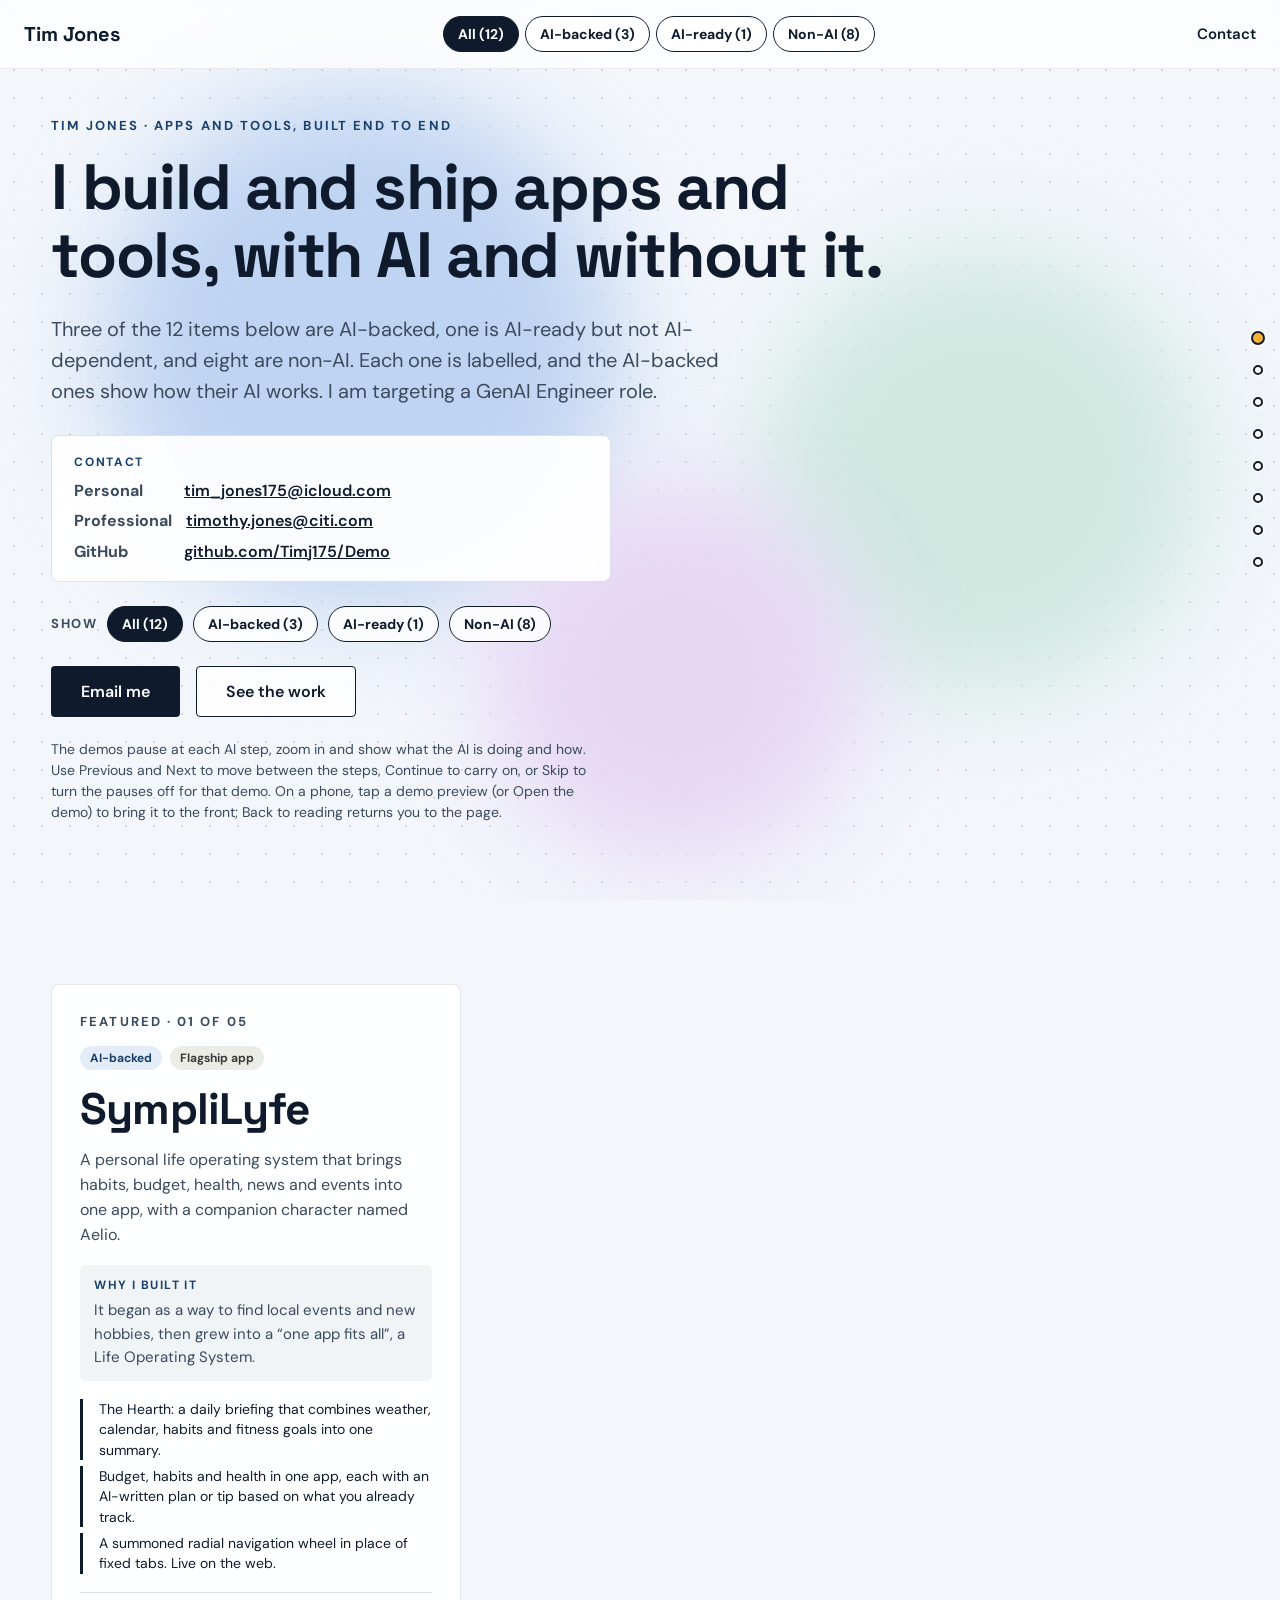
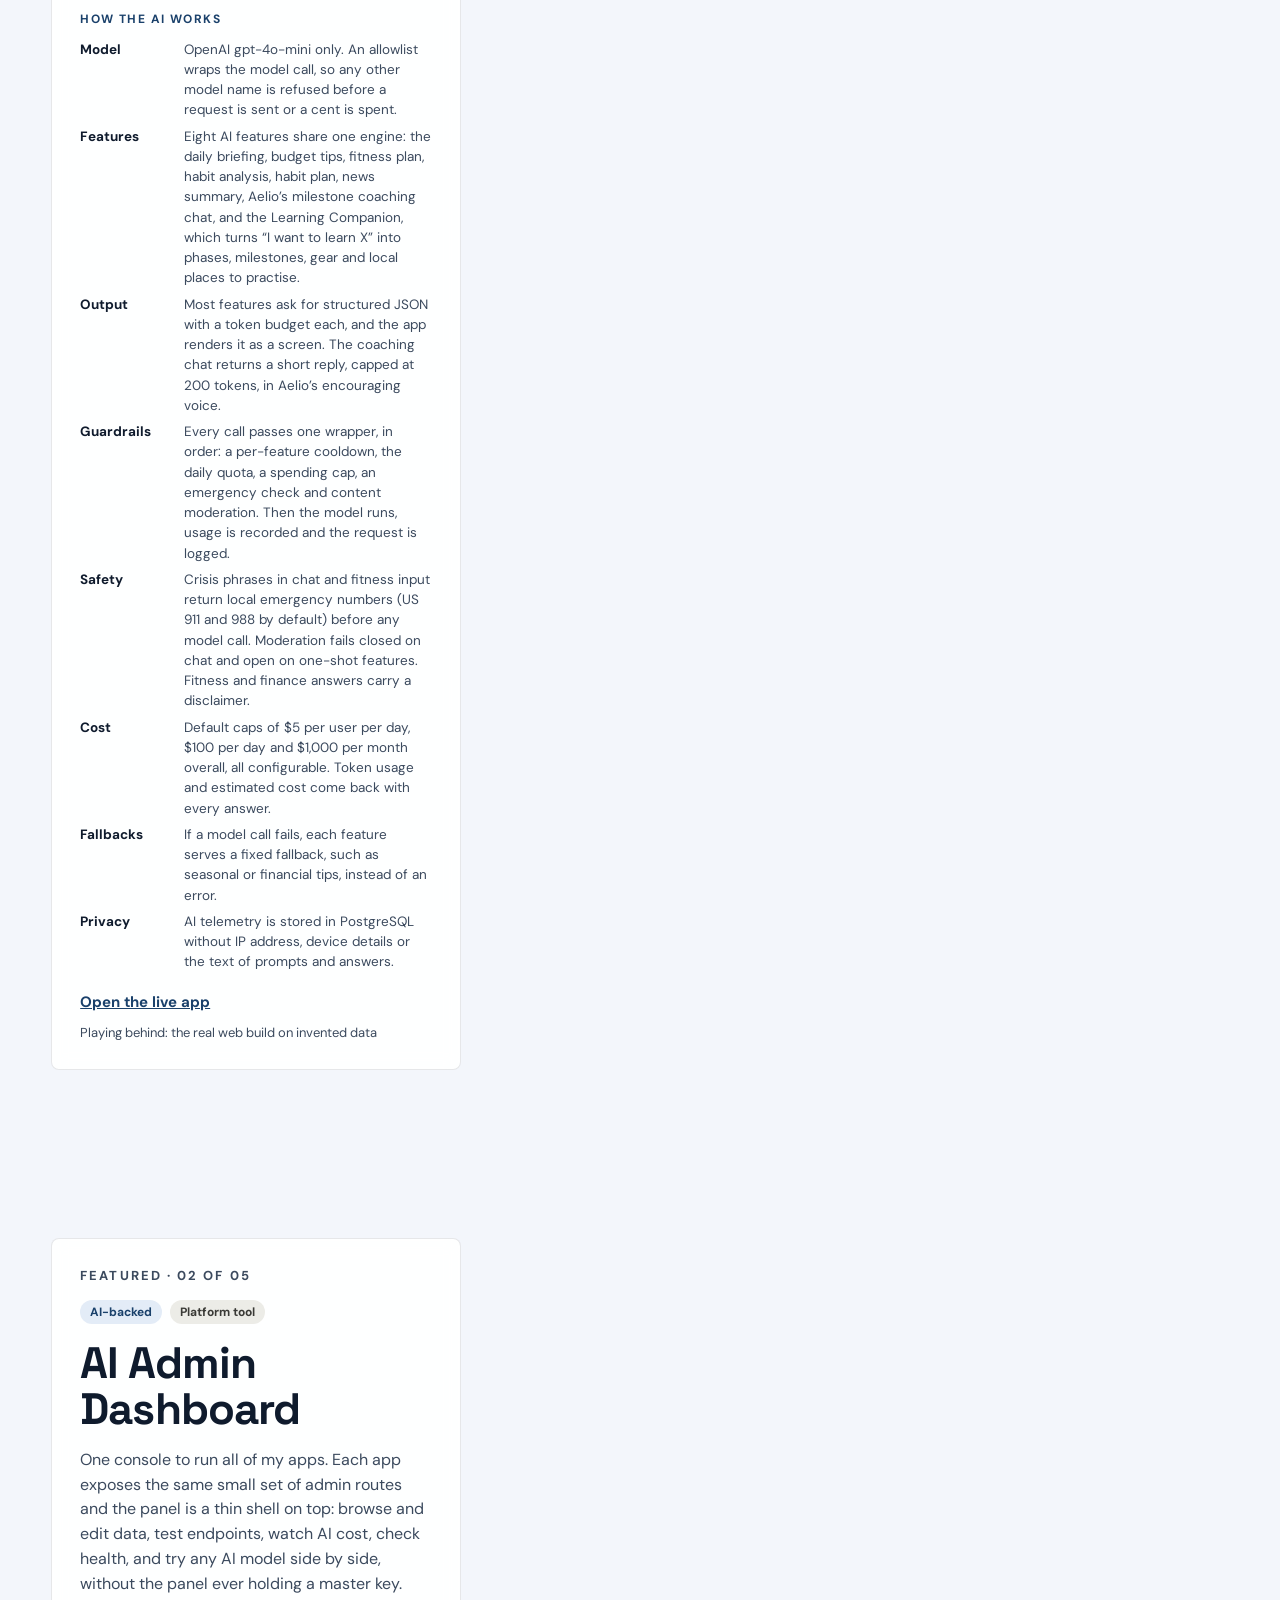
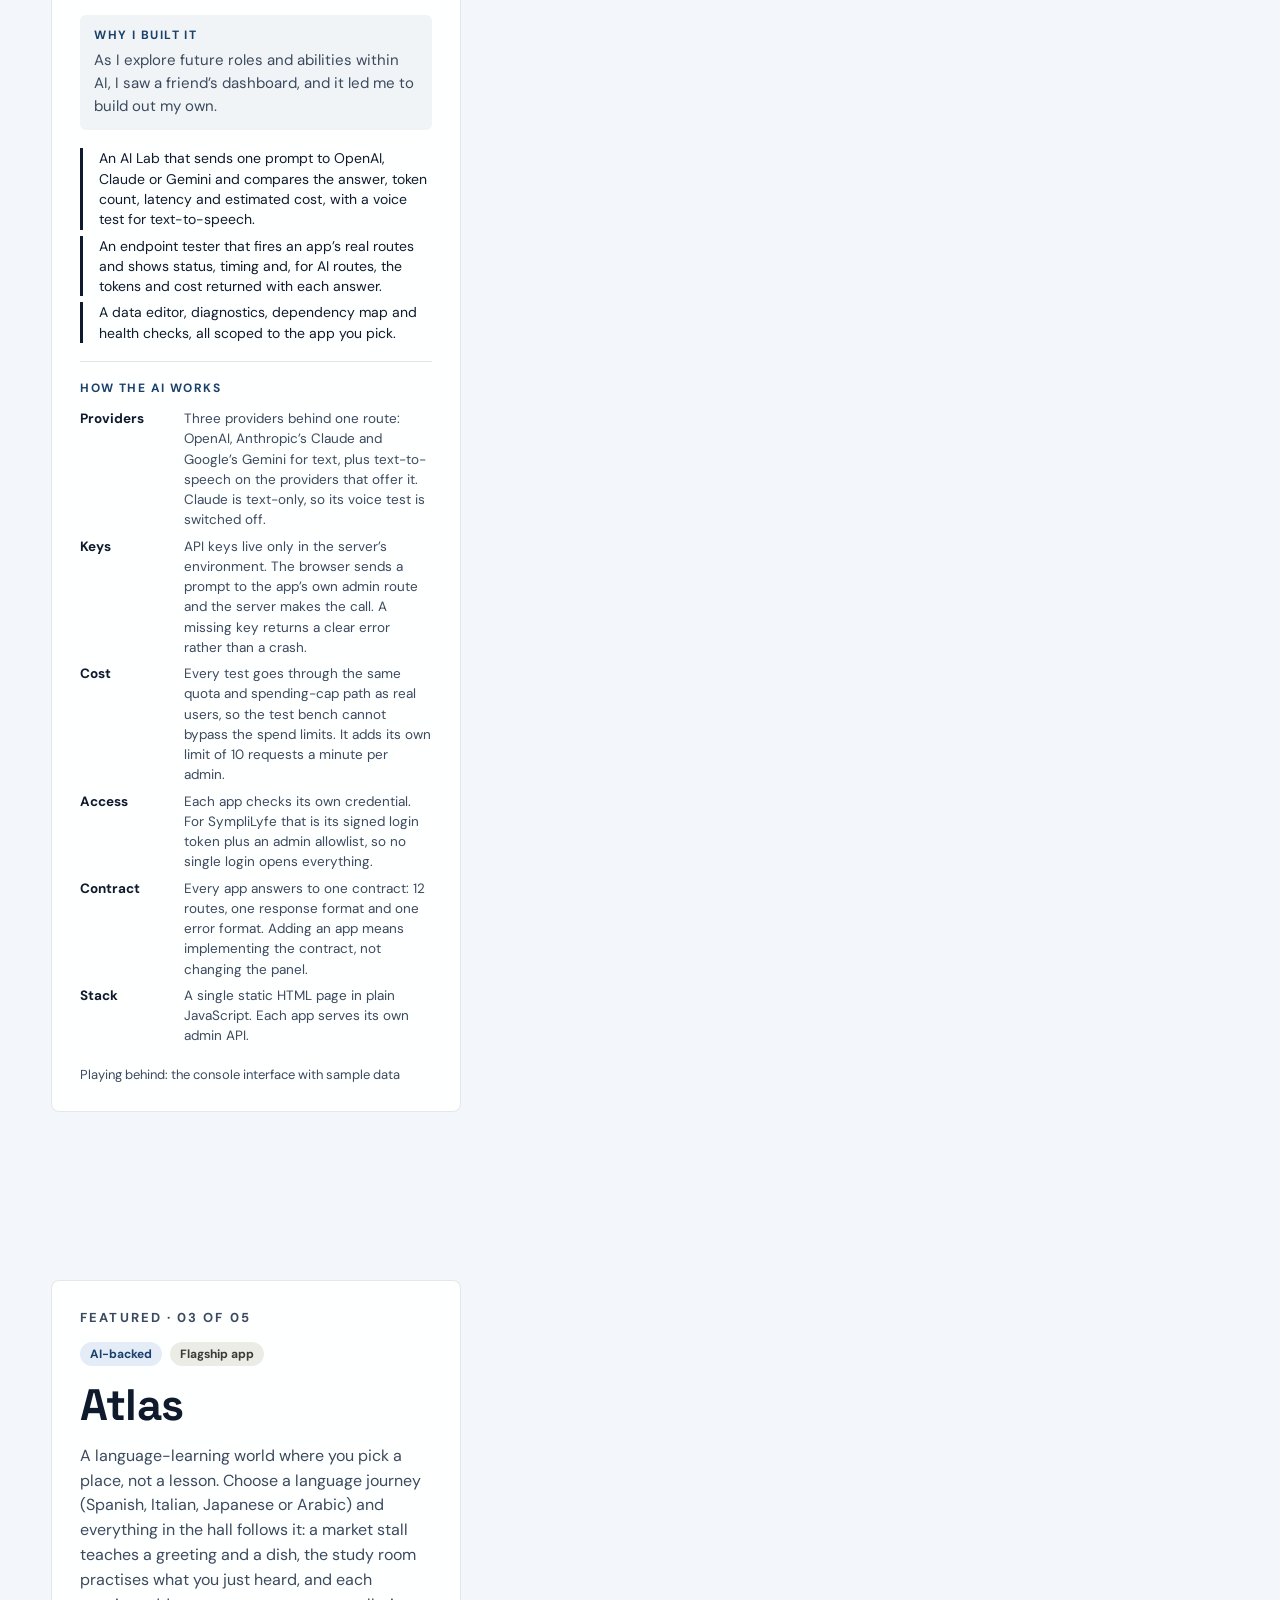
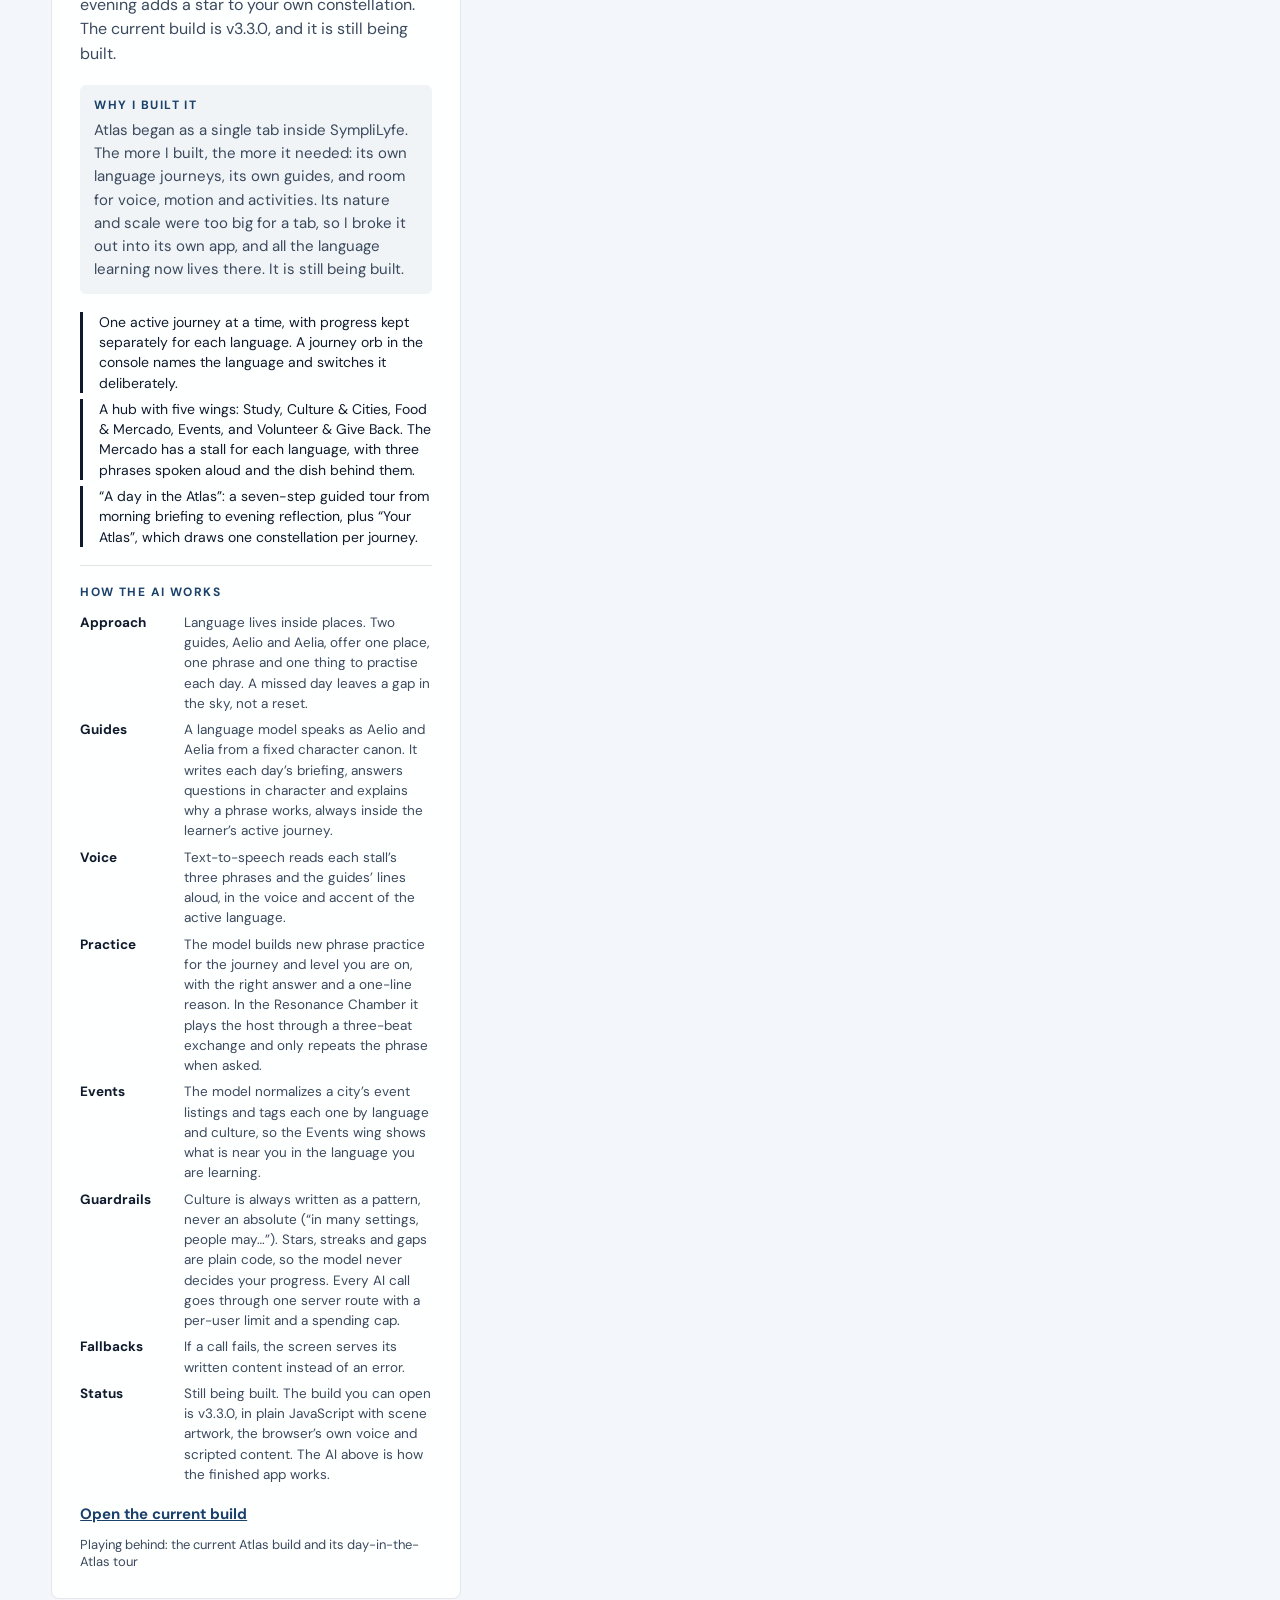
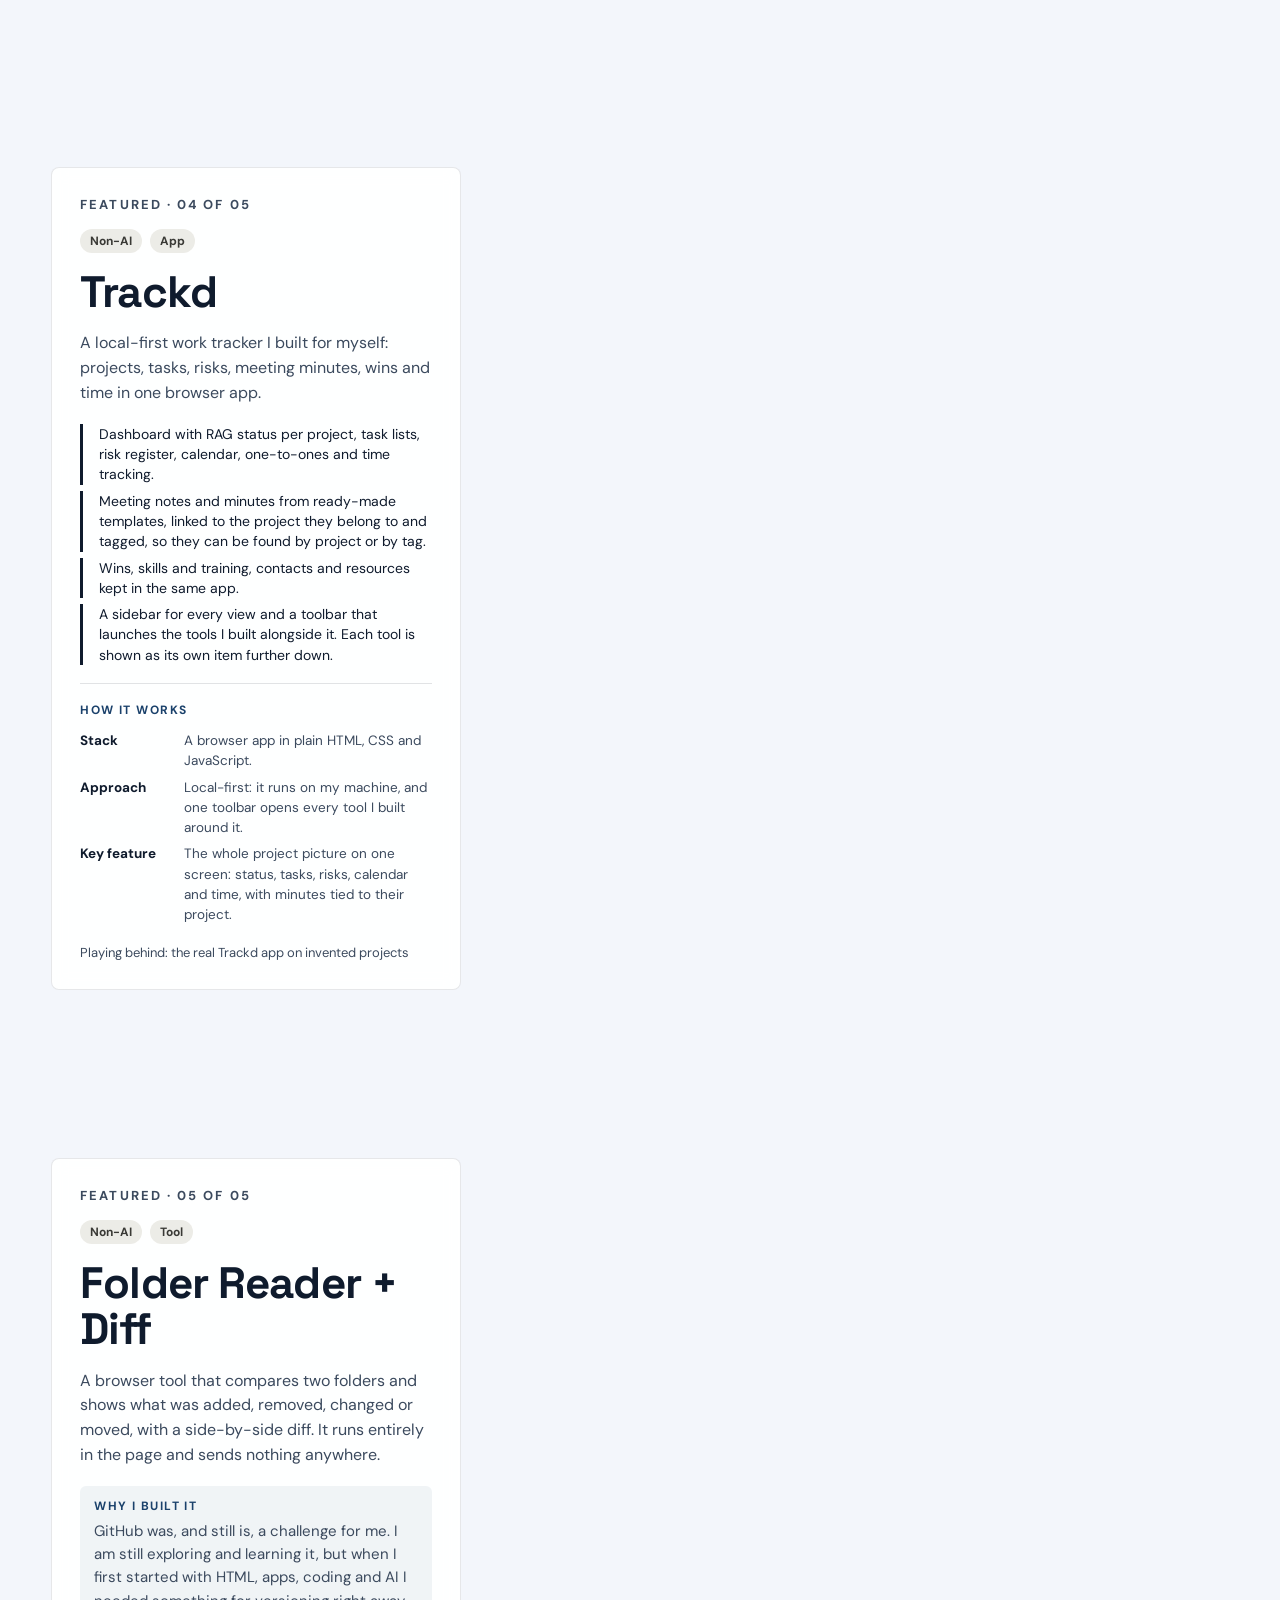
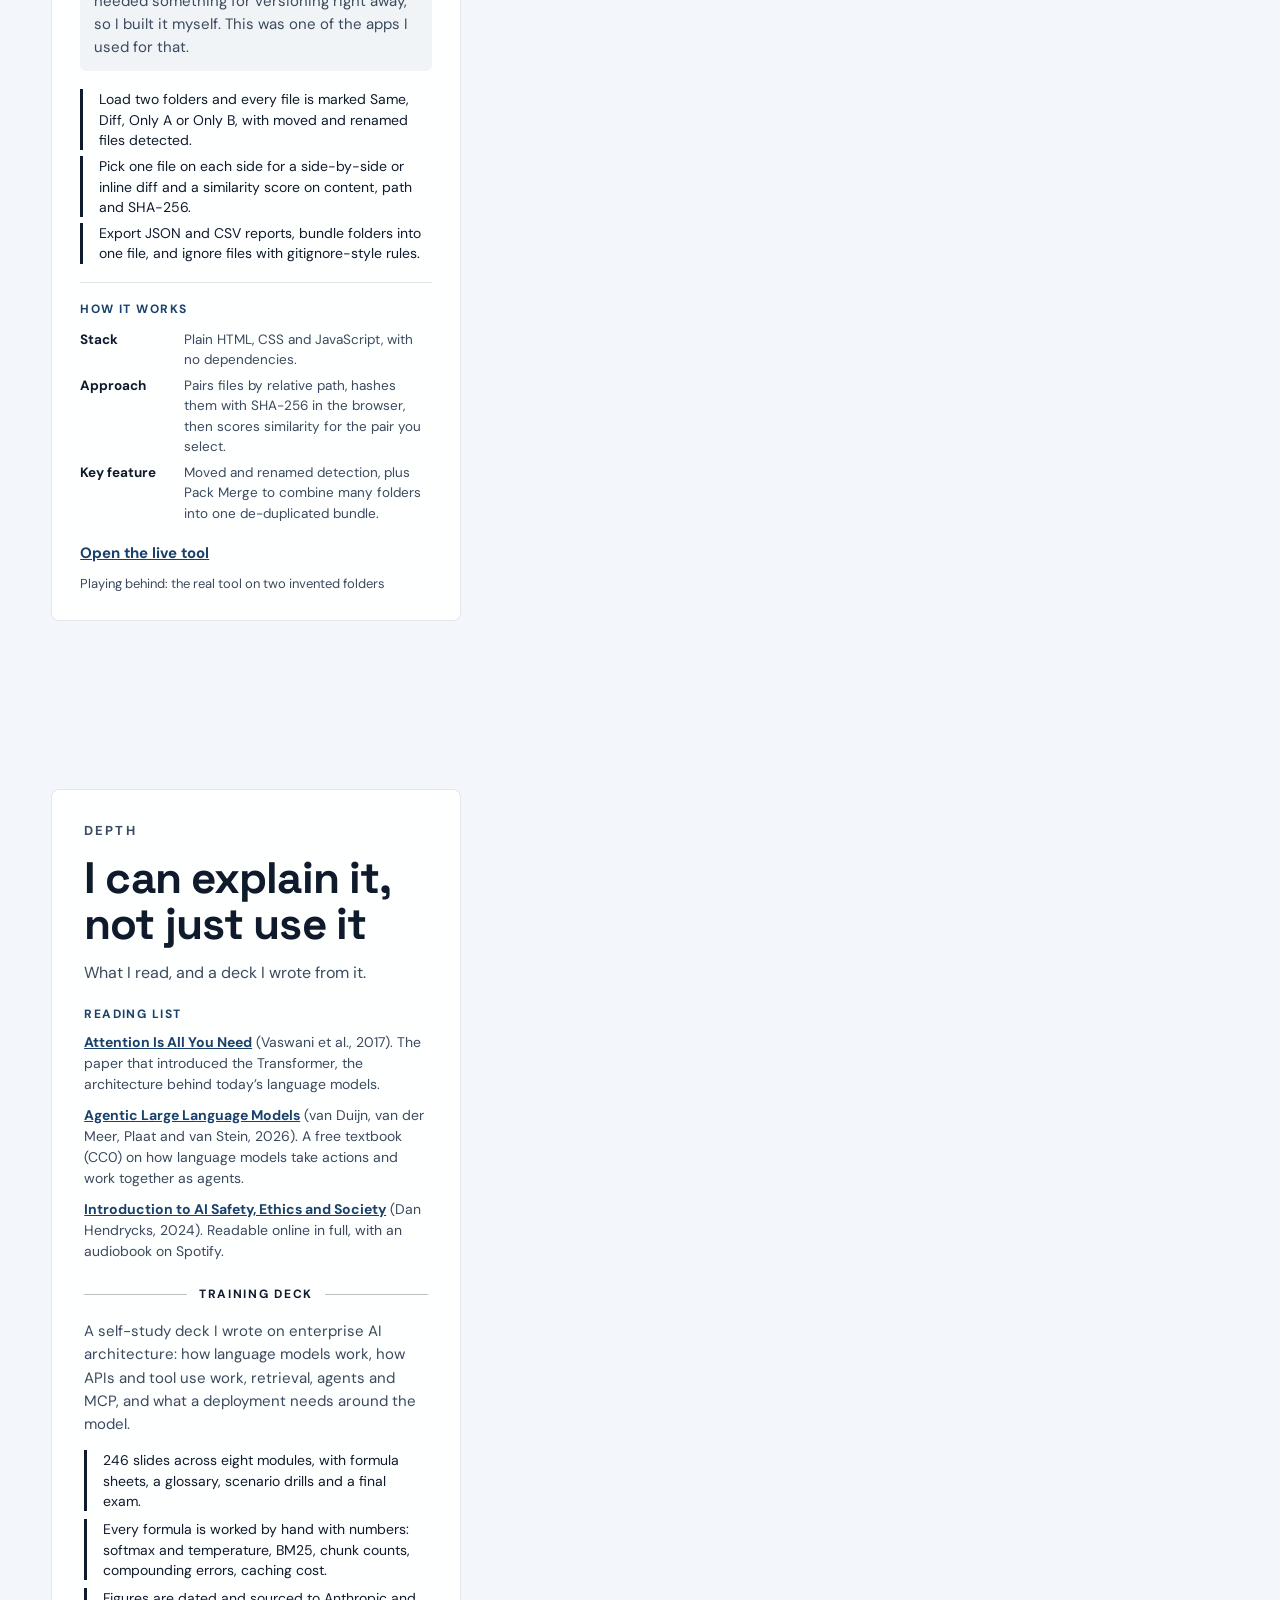
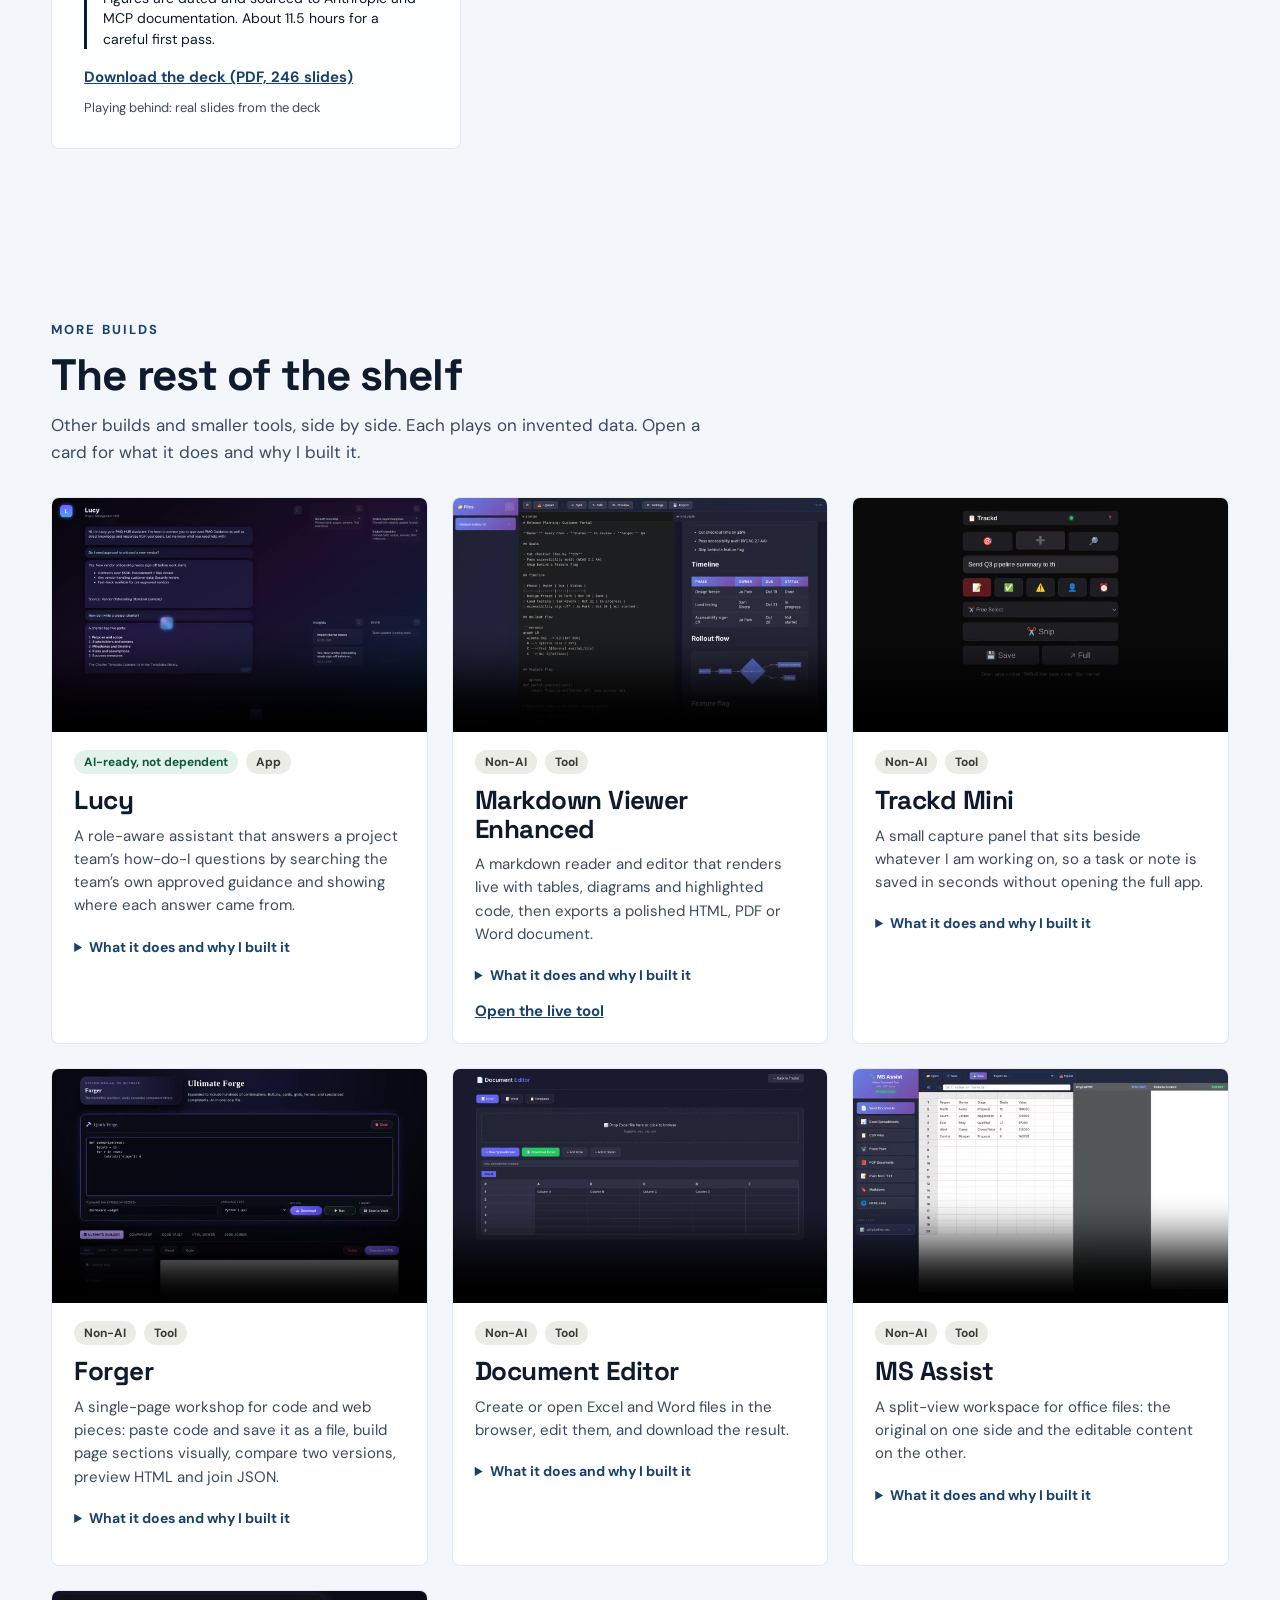
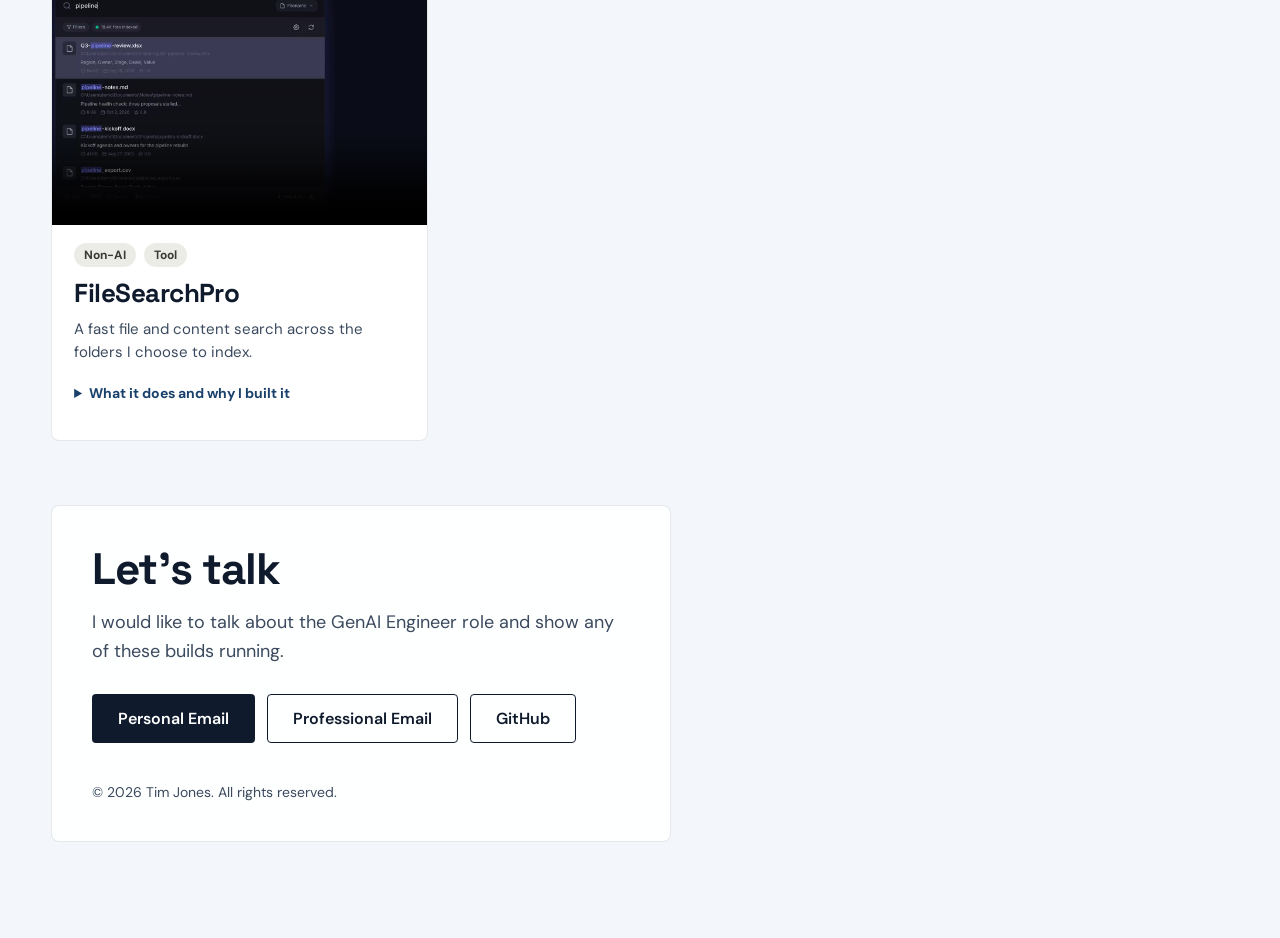
==== commit dfba07f3: "v1.6.1: remove the Resume section The Resume section, header link and hero button added in 1.6.0 are" ====
--- a/index.html
+++ b/index.html
@@ -124,7 +124,7 @@
 </head>
 <body>
 <div id="app" style="font-family: 'DM Sans', system-ui, sans-serif; color: #0F1B2D; width: 100%; position: relative">
-<div style="font-family: &quot;DM Sans&quot;, system-ui, sans-serif; color: rgb(15, 27, 45); width: 100%; position: relative;"><div id="layers" aria-hidden="true" style="position: fixed; inset: 0px; z-index: 0; pointer-events: none; overflow: hidden;"><div data-layer="0" style="position: absolute; inset: 0px; overflow: hidden; transition: opacity 0.9s; opacity: 1; background: radial-gradient(rgba(15, 27, 45, 0.14) 1px, transparent 1px) 0% 0% / 28px 28px rgb(243, 246, 251);"><div style="position: absolute; width: 520px; height: 520px; left: 8%; top: 10%; border-radius: 50%; background: rgb(191, 212, 242); filter: blur(50px); animation: 18s ease-in-out 0s infinite normal none running drift;"></div><div style="position: absolute; width: 440px; height: 440px; right: 6%; top: 28%; border-radius: 50%; background: rgb(207, 232, 224); filter: blur(50px); animation: 23s ease-in-out 0s infinite reverse none running drift;"></div><div style="position: absolute; width: 380px; height: 380px; left: 38%; bottom: 4%; border-radius: 50%; background: rgb(230, 215, 245); filter: blur(50px); animation: 27s ease-in-out 0s infinite normal none running drift;"></div></div><div data-layer="13" style="position: absolute; inset: 0px; overflow: hidden; transition: opacity 0.9s; opacity: 0; background: radial-gradient(rgba(15, 27, 45, 0.14) 1px, transparent 1px) 0% 0% / 28px 28px rgb(243, 246, 251);"><div style="position: absolute; width: 520px; height: 520px; left: 8%; top: 10%; border-radius: 50%; background: rgb(242, 217, 191); filter: blur(50px); animation: 18s ease-in-out 0s infinite normal none running drift;"></div><div style="position: absolute; width: 440px; height: 440px; right: 6%; top: 28%; border-radius: 50%; background: rgb(191, 212, 242); filter: blur(50px); animation: 23s ease-in-out 0s infinite reverse none running drift;"></div><div style="position: absolute; width: 380px; height: 380px; left: 38%; bottom: 4%; border-radius: 50%; background: rgb(215, 232, 207); filter: blur(50px); animation: 27s ease-in-out 0s infinite normal none running drift;"></div></div><div data-layer="15" style="position: absolute; inset: 0px; overflow: hidden; transition: opacity 0.9s; opacity: 0; background: radial-gradient(rgba(15, 27, 45, 0.14) 1px, transparent 1px) 0% 0% / 28px 28px rgb(241, 245, 242);"><div style="position: absolute; width: 520px; height: 520px; left: 8%; top: 10%; border-radius: 50%; background: rgb(215, 232, 207); filter: blur(50px); animation: 18s ease-in-out 0s infinite normal none running drift;"></div><div style="position: absolute; width: 440px; height: 440px; right: 6%; top: 28%; border-radius: 50%; background: rgb(191, 212, 242); filter: blur(50px); animation: 23s ease-in-out 0s infinite reverse none running drift;"></div><div style="position: absolute; width: 380px; height: 380px; left: 38%; bottom: 4%; border-radius: 50%; background: rgb(234, 221, 243); filter: blur(50px); animation: 27s ease-in-out 0s infinite normal none running drift;"></div></div><div data-layer="2" style="position: absolute; inset: 0px; overflow: hidden; transition: opacity 0.9s; opacity: 0; background: rgb(11, 13, 26);"><div class="zone"><div class="demo phone"><span class="demotap" aria-hidden="true">Tap to open</span><div style="border: 8px solid rgb(10, 11, 16); border-radius: 38px; overflow: hidden; box-shadow: rgba(0, 0, 0, 0.5) 0px 18px 50px; background: rgb(0, 0, 0);"><div style="position: relative; line-height: 0;"><video data-v="2" src="assets/demo_sl.mp4" poster="assets/poster_sl.jpg" loop="" playsinline="" preload="metadata" style="display: block; width: 100%; aspect-ratio: 430 / 900; object-fit: cover; background: rgb(0, 0, 0);"></video><div data-hl="2" aria-hidden="true" style="display: none;"></div></div></div><div style="margin-top: 12px; font-size: 12px; color: rgba(255, 255, 255, 0.78); font-family: &quot;DM Sans&quot;, system-ui, sans-serif;">The real SympliLyfe web build, running on invented data.</div></div></div></div><div data-layer="3" style="position: absolute; inset: 0px; overflow: hidden; transition: opacity 0.9s; opacity: 0; background: rgb(23, 16, 48);"><div class="zone"><div class="demo"><span class="demotap" aria-hidden="true">Tap to open</span><div style="background: rgb(27, 29, 36); border-radius: 12px; overflow: hidden; border: 1px solid rgba(255, 255, 255, 0.14); box-shadow: rgba(0, 0, 0, 0.45) 0px 18px 50px;"><div style="height: 28px; display: flex; align-items: center; gap: 6px; padding: 0px 12px; background: rgb(42, 45, 54); font-family: &quot;DM Sans&quot;, system-ui, sans-serif;"><span style="width: 10px; height: 10px; border-radius: 50%; background: rgb(255, 95, 87);"></span><span style="width: 10px; height: 10px; border-radius: 50%; background: rgb(254, 188, 46);"></span><span style="width: 10px; height: 10px; border-radius: 50%; background: rgb(40, 200, 64);"></span><span style="margin-left: 10px; font-size: 12px; color: rgb(167, 176, 192);">The Atlas · v3.3.0, still being built</span></div><div style="position: relative; line-height: 0;"><video data-v="3" src="assets/demo_atlas.mp4" poster="assets/poster_atlas.jpg" loop="" playsinline="" preload="metadata" style="display: block; width: 100%; aspect-ratio: 16 / 10; object-fit: cover; background: rgb(0, 0, 0);"></video><div data-hl="3" aria-hidden="true" style="display: none;"></div></div></div><div style="margin-top: 10px; font-size: 12px; color: rgba(255, 255, 255, 0.78); font-family: &quot;DM Sans&quot;, system-ui, sans-serif;">The current build (v3.3.0), running as built, with its Spanish journey and day-in-the-Atlas tour.</div></div></div></div><div data-layer="4" style="position: absolute; inset: 0px; overflow: hidden; transition: opacity 0.9s; opacity: 0; background: rgb(20, 22, 28);"><div class="zone"><div class="demo"><span class="demotap" aria-hidden="true">Tap to open</span><div style="background: rgb(27, 29, 36); border-radius: 12px; overflow: hidden; border: 1px solid rgba(255, 255, 255, 0.14); box-shadow: rgba(0, 0, 0, 0.45) 0px 18px 50px;"><div style="height: 28px; display: flex; align-items: center; gap: 6px; padding: 0px 12px; background: rgb(42, 45, 54); font-family: &quot;DM Sans&quot;, system-ui, sans-serif;"><span style="width: 10px; height: 10px; border-radius: 50%; background: rgb(255, 95, 87);"></span><span style="width: 10px; height: 10px; border-radius: 50%; background: rgb(254, 188, 46);"></span><span style="width: 10px; height: 10px; border-radius: 50%; background: rgb(40, 200, 64);"></span><span style="margin-left: 10px; font-size: 12px; color: rgb(167, 176, 192);">Trackd</span></div><video data-v="4" src="assets/demo_trackd.mp4" poster="assets/poster_trackd.jpg" loop="" playsinline="" preload="metadata" style="display: block; width: 100%; aspect-ratio: 16 / 10; object-fit: cover; background: rgb(0, 0, 0);"></video></div><div style="margin-top: 10px; font-size: 12px; color: rgba(255, 255, 255, 0.78); font-family: &quot;DM Sans&quot;, system-ui, sans-serif;">The real Trackd app. Projects and tasks shown are invented.</div></div></div></div><div data-layer="5" style="position: absolute; inset: 0px; overflow: hidden; transition: opacity 0.9s; opacity: 0; background: rgb(14, 20, 36);"><div class="zone"><div class="demo"><span class="demotap" aria-hidden="true">Tap to open</span><div style="background: rgb(27, 29, 36); border-radius: 12px; overflow: hidden; border: 1px solid rgba(255, 255, 255, 0.14); box-shadow: rgba(0, 0, 0, 0.45) 0px 18px 50px;"><div style="height: 28px; display: flex; align-items: center; gap: 6px; padding: 0px 12px; background: rgb(42, 45, 54); font-family: &quot;DM Sans&quot;, system-ui, sans-serif;"><span style="width: 10px; height: 10px; border-radius: 50%; background: rgb(255, 95, 87);"></span><span style="width: 10px; height: 10px; border-radius: 50%; background: rgb(254, 188, 46);"></span><span style="width: 10px; height: 10px; border-radius: 50%; background: rgb(40, 200, 64);"></span><span style="margin-left: 10px; font-size: 12px; color: rgb(167, 176, 192);">Folder Reader + Diff</span></div><video data-v="5" src="assets/demo_folder.mp4" poster="assets/poster_folder.jpg" loop="" playsinline="" preload="metadata" style="display: block; width: 100%; aspect-ratio: 16 / 10; object-fit: cover; background: rgb(0, 0, 0);"></video></div><div style="margin-top: 10px; font-size: 12px; color: rgba(255, 255, 255, 0.78); font-family: &quot;DM Sans&quot;, system-ui, sans-serif;">The real tool comparing two invented folders.</div></div></div></div><div data-layer="14" style="position: absolute; inset: 0px; overflow: hidden; transition: opacity 0.9s; opacity: 0; background: rgb(20, 26, 38);"><div class="zone"><div class="demo"><span class="demotap" aria-hidden="true">Tap to open</span><div style="background: rgb(27, 29, 36); border-radius: 12px; overflow: hidden; border: 1px solid rgba(255, 255, 255, 0.14); box-shadow: rgba(0, 0, 0, 0.45) 0px 18px 50px;"><div style="height: 28px; display: flex; align-items: center; gap: 6px; padding: 0px 12px; background: rgb(42, 45, 54); font-family: &quot;DM Sans&quot;, system-ui, sans-serif;"><span style="width: 10px; height: 10px; border-radius: 50%; background: rgb(255, 95, 87);"></span><span style="width: 10px; height: 10px; border-radius: 50%; background: rgb(254, 188, 46);"></span><span style="width: 10px; height: 10px; border-radius: 50%; background: rgb(40, 200, 64);"></span><span style="margin-left: 10px; font-size: 12px; color: rgb(167, 176, 192);">AI Admin Dashboard</span></div><div style="position: relative; line-height: 0;"><video data-v="14" src="assets/demo_admin.mp4" poster="assets/poster_admin.jpg" loop="" playsinline="" preload="metadata" style="display: block; width: 100%; aspect-ratio: 16 / 10; object-fit: cover; background: rgb(0, 0, 0);"></video><div data-hl="14" aria-hidden="true" style="display: none;"></div></div></div><div style="margin-top: 10px; font-size: 12px; color: rgba(255, 255, 255, 0.78); font-family: &quot;DM Sans&quot;, system-ui, sans-serif;">The console interface, shown with sample data.</div></div></div></div><div data-layer="12" style="position: absolute; inset: 0px; overflow: hidden; transition: opacity 0.9s; opacity: 0; background: rgb(233, 241, 244);"><div class="zone"><div class="fan"><div style="left: 0px; top: 0px; animation: 8s ease-in-out 0s infinite normal none running floatY;"><img src="assets/slide42.jpg" alt="Deck slide 42: same scores, three temperatures"></div><div style="right: 0px; top: 29%; animation: 9s ease-in-out 1s infinite normal none running floatY;"><img src="assets/slide140.jpg" alt="Deck slide 140: rank fusion, merging two ranked lists"></div><div style="left: 6%; bottom: 0px; animation: 7s ease-in-out 2s infinite normal none running floatY;"><img src="assets/slide137.jpg" alt="Deck slide 137: BM25 worked example, four chunks, one term"></div></div></div></div></div><div class="topbar" style="position: fixed; top: 0px; left: 0px; right: 0px; z-index: 5; display: flex; align-items: center; justify-content: space-between; padding: 14px 24px; box-sizing: border-box; background: rgba(255, 255, 255, 0.72); backdrop-filter: blur(10px); border-bottom: 1px solid rgba(15, 27, 45, 0.08);"><a href="#ch0" style="font-family: &quot;Space Grotesk&quot;, system-ui, sans-serif; font-weight: 700; font-size: 20px; color: rgb(15, 27, 45); text-decoration: none;">Tim Jones</a><div class="filterbar" style="display: flex; align-items: center; gap: 6px;"><button type="button" aria-pressed="true" style="font-style: inherit; font-variant: inherit; font-stretch: inherit; line-height: inherit; font-family: inherit; font-optical-sizing: inherit; font-size-adjust: inherit; font-kerning: inherit; font-feature-settings: inherit; font-variation-settings: inherit; font-size: 14px; font-weight: 700; cursor: pointer; padding: 8px 14px; border-radius: 999px; border: 1.5px solid rgb(15, 27, 45); background: rgb(15, 27, 45); color: rgb(255, 255, 255);">All (12)</button><button type="button" aria-pressed="false" style="font-style: inherit; font-variant: inherit; font-stretch: inherit; line-height: inherit; font-family: inherit; font-optical-sizing: inherit; font-size-adjust: inherit; font-kerning: inherit; font-feature-settings: inherit; font-variation-settings: inherit; font-size: 14px; font-weight: 700; cursor: pointer; padding: 8px 14px; border-radius: 999px; border: 1.5px solid rgb(15, 27, 45); background: rgba(255, 255, 255, 0.85); color: rgb(15, 27, 45);">AI-backed (3)</button><button type="button" aria-pressed="false" style="font-style: inherit; font-variant: inherit; font-stretch: inherit; line-height: inherit; font-family: inherit; font-optical-sizing: inherit; font-size-adjust: inherit; font-kerning: inherit; font-feature-settings: inherit; font-variation-settings: inherit; font-size: 14px; font-weight: 700; cursor: pointer; padding: 8px 14px; border-radius: 999px; border: 1.5px solid rgb(15, 27, 45); background: rgba(255, 255, 255, 0.85); color: rgb(15, 27, 45);">AI-ready (1)</button><button type="button" aria-pressed="false" style="font-style: inherit; font-variant: inherit; font-stretch: inherit; line-height: inherit; font-family: inherit; font-optical-sizing: inherit; font-size-adjust: inherit; font-kerning: inherit; font-feature-settings: inherit; font-variation-settings: inherit; font-size: 14px; font-weight: 700; cursor: pointer; padding: 8px 14px; border-radius: 999px; border: 1.5px solid rgb(15, 27, 45); background: rgba(255, 255, 255, 0.85); color: rgb(15, 27, 45);">Non-AI (8)</button></div><div style="display: flex; align-items: center; gap: 22px;"><a href="#resume" style="font-size: 15px; font-weight: 600; text-decoration: none; color: rgb(15, 27, 45); padding: 10px 0px;">Resume</a><a href="#contact" style="font-size: 15px; font-weight: 600; text-decoration: none; color: rgb(15, 27, 45); padding: 10px 0px;">Contact</a></div></div><div class="aipanel" role="region" aria-label="What the AI is doing at this step" aria-live="polite" style="display: none;"><div class="ai-body"><div style="display: flex; flex-wrap: wrap; align-items: center; gap: 10px; margin-bottom: 8px;"><span style="background: rgb(227, 236, 247); color: rgb(26, 65, 107); font-size: 12px; font-weight: 700; padding: 4px 10px; border-radius: 999px;">AI at work</span><span class="ai-count" style="font-size: 13px; font-weight: 600; color: rgb(59, 74, 94);"></span></div><div class="ai-steps" role="group" aria-label="Go to an AI step" style="display: none;"></div><div class="ai-title" style="font-size: 20px; font-weight: 700; line-height: 1.25; margin-bottom: 6px;"></div><p class="ai-what" style="margin: 0px 0px 12px; font-size: 15px; line-height: 1.5; color: rgb(31, 45, 64);"></p><div class="ai-flow" aria-label="Steps in order" style="display: none;"></div><div style="font-size: 12px; font-weight: 700; letter-spacing: 0.12em; text-transform: uppercase; color: rgb(26, 65, 107); margin-bottom: 8px;">How it works</div><div class="ai-how" style="display: flex; flex-direction: column; gap: 6px;"></div><p class="ai-note" style="margin: 12px 0px 0px; font-size: 13px; line-height: 1.45; color: rgb(59, 74, 94); display: none;"></p></div><div class="ai-foot"><div class="ai-nav" style="display: none;"><button type="button" class="ai-btn nav ai-prev" aria-disabled="true">‹ Previous</button><button type="button" class="ai-btn nav ai-next" aria-disabled="true">Next ›</button></div><div class="ai-act"><button type="button" class="ai-btn go ai-continue">Continue the demo</button><button type="button" class="ai-btn skip ai-skip">Skip explanations</button></div></div></div><div class="demoshield" aria-hidden="true"></div><div class="demotop" style="display: none;"><button type="button" class="demoback">‹ Back to reading</button><span class="demoname"></span></div><div class="demobar" role="group" aria-label="Demo controls" style="display: none;"><button type="button" class="demoplay">Pause</button><div class="demosteps" style="display: none;"><span class="demolabel">AI steps</span></div></div><div class="dots" style="position: fixed; right: 6px; top: 50%; transform: translateY(-50%); z-index: 5; flex-direction: column;"><a href="#ch0" aria-label="Intro" title="Intro" style="display: flex; align-items: center; justify-content: center; width: 32px; height: 32px; text-decoration: none;"><span style="display: block; border-radius: 50%; border: 2px solid rgb(15, 27, 45); box-sizing: border-box; box-shadow: rgba(255, 255, 255, 0.7) 0px 0px 0px 2px; transition: 0.3s; width: 14px; height: 14px; background: rgb(245, 179, 53);"></span></a><a href="#ch2" aria-label="SympliLyfe" title="SympliLyfe" style="display: flex; align-items: center; justify-content: center; width: 32px; height: 32px; text-decoration: none;"><span style="display: block; border-radius: 50%; border: 2px solid rgb(15, 27, 45); box-sizing: border-box; box-shadow: rgba(255, 255, 255, 0.7) 0px 0px 0px 2px; transition: 0.3s; width: 10px; height: 10px; background: rgba(255, 255, 255, 0.9);"></span></a><a href="#ch14" aria-label="AI Admin" title="AI Admin" style="display: flex; align-items: center; justify-content: center; width: 32px; height: 32px; text-decoration: none;"><span style="display: block; border-radius: 50%; border: 2px solid rgb(15, 27, 45); box-sizing: border-box; box-shadow: rgba(255, 255, 255, 0.7) 0px 0px 0px 2px; transition: 0.3s; width: 10px; height: 10px; background: rgba(255, 255, 255, 0.9);"></span></a><a href="#ch3" aria-label="Atlas" title="Atlas" style="display: flex; align-items: center; justify-content: center; width: 32px; height: 32px; text-decoration: none;"><span style="display: block; border-radius: 50%; border: 2px solid rgb(15, 27, 45); box-sizing: border-box; box-shadow: rgba(255, 255, 255, 0.7) 0px 0px 0px 2px; transition: 0.3s; width: 10px; height: 10px; background: rgba(255, 255, 255, 0.9);"></span></a><a href="#ch4" aria-label="Trackd" title="Trackd" style="display: flex; align-items: center; justify-content: center; width: 32px; height: 32px; text-decoration: none;"><span style="display: block; border-radius: 50%; border: 2px solid rgb(15, 27, 45); box-sizing: border-box; box-shadow: rgba(255, 255, 255, 0.7) 0px 0px 0px 2px; transition: 0.3s; width: 10px; height: 10px; background: rgba(255, 255, 255, 0.9);"></span></a><a href="#ch5" aria-label="Folder Diff" title="Folder Diff" style="display: flex; align-items: center; justify-content: center; width: 32px; height: 32px; text-decoration: none;"><span style="display: block; border-radius: 50%; border: 2px solid rgb(15, 27, 45); box-sizing: border-box; box-shadow: rgba(255, 255, 255, 0.7) 0px 0px 0px 2px; transition: 0.3s; width: 10px; height: 10px; background: rgba(255, 255, 255, 0.9);"></span></a><a href="#ch12" aria-label="Depth" title="Depth" style="display: flex; align-items: center; justify-content: center; width: 32px; height: 32px; text-decoration: none;"><span style="display: block; border-radius: 50%; border: 2px solid rgb(15, 27, 45); box-sizing: border-box; box-shadow: rgba(255, 255, 255, 0.7) 0px 0px 0px 2px; transition: 0.3s; width: 10px; height: 10px; background: rgba(255, 255, 255, 0.9);"></span></a><a href="#resume" aria-label="Resume" title="Resume" style="display: flex; align-items: center; justify-content: center; width: 32px; height: 32px; text-decoration: none;"><span style="display: block; border-radius: 50%; border: 2px solid rgb(15, 27, 45); box-sizing: border-box; box-shadow: rgba(255, 255, 255, 0.7) 0px 0px 0px 2px; transition: 0.3s; width: 10px; height: 10px; background: rgba(255, 255, 255, 0.9);"></span></a><a href="#more" aria-label="More builds" title="More builds" style="display: flex; align-items: center; justify-content: center; width: 32px; height: 32px; text-decoration: none;"><span style="display: block; border-radius: 50%; border: 2px solid rgb(15, 27, 45); box-sizing: border-box; box-shadow: rgba(255, 255, 255, 0.7) 0px 0px 0px 2px; transition: 0.3s; width: 10px; height: 10px; background: rgba(255, 255, 255, 0.9);"></span></a></div><div class="content" style="position: relative; z-index: 1;"><div id="ch0" data-scene="0" style="min-height: 100vh; display: flex; align-items: center; box-sizing: border-box; padding: 112px var(--pad) 72px var(--pad);"><div class="herogrid" style="grid-template-columns: minmax(0px, 1fr);"><div style="min-width: 0px;"><div style="font-size: 13px; font-weight: 700; letter-spacing: 0.16em; text-transform: uppercase; color: rgb(26, 65, 107); margin-bottom: 20px;">Tim Jones · Apps and tools, built end to end</div><h1 style="margin: 0px; font-family: &quot;Space Grotesk&quot;, system-ui, sans-serif; font-weight: 700; letter-spacing: -0.02em; font-size: clamp(40px, 5vw, 68px); line-height: 1.06; max-width: 900px;">I build and ship apps and tools, with AI and without it.</h1><p style="margin: 24px 0px 0px; font-size: 20px; line-height: 1.55; color: rgb(59, 74, 94); max-width: 680px;">Three of the 12 items below are AI-backed, one is AI-ready but not AI-dependent, and eight are non-AI. Each one is labelled, and the AI-backed ones show how their AI works. I am targeting a GenAI Engineer role.</p><div id="contact" style="margin-top: 28px; max-width: 560px; background: rgba(255, 255, 255, 0.92); border: 1px solid rgba(15, 27, 45, 0.12); border-radius: 8px; padding: 18px 22px; box-sizing: border-box; scroll-margin-top: 96px;"><div style="font-size: 12px; font-weight: 700; letter-spacing: 0.14em; text-transform: uppercase; color: rgb(26, 65, 107); margin-bottom: 10px;">Contact</div><div style="display: flex; flex-direction: column; gap: 8px; font-size: 16px; line-height: 1.4;"><div class="crow"><span>Personal</span><a class="herolink" href="mailto:tim_jones175@icloud.com">tim_jones175@icloud.com</a></div><div class="crow"><span>Professional</span><a class="herolink" href="mailto:timothy.jones@citi.com">timothy.jones@citi.com</a></div><div class="crow"><span>GitHub</span><a class="herolink" href="https://github.com/Timj175/Demo" target="_blank" rel="noopener">github.com/Timj175/Demo</a></div></div></div><div style="margin-top: 24px; display: flex; flex-wrap: wrap; align-items: center; gap: 10px;"><span style="font-size: 13px; font-weight: 700; letter-spacing: 0.12em; text-transform: uppercase; color: rgb(59, 74, 94);">Show</span><button type="button" aria-pressed="true" style="font-style: inherit; font-variant: inherit; font-stretch: inherit; line-height: inherit; font-family: inherit; font-optical-sizing: inherit; font-size-adjust: inherit; font-kerning: inherit; font-feature-settings: inherit; font-variation-settings: inherit; font-size: 14px; font-weight: 700; cursor: pointer; padding: 8px 14px; border-radius: 999px; border: 1.5px solid rgb(15, 27, 45); background: rgb(15, 27, 45); color: rgb(255, 255, 255);">All (12)</button><button type="button" aria-pressed="false" style="font-style: inherit; font-variant: inherit; font-stretch: inherit; line-height: inherit; font-family: inherit; font-optical-sizing: inherit; font-size-adjust: inherit; font-kerning: inherit; font-feature-settings: inherit; font-variation-settings: inherit; font-size: 14px; font-weight: 700; cursor: pointer; padding: 8px 14px; border-radius: 999px; border: 1.5px solid rgb(15, 27, 45); background: rgba(255, 255, 255, 0.85); color: rgb(15, 27, 45);">AI-backed (3)</button><button type="button" aria-pressed="false" style="font-style: inherit; font-variant: inherit; font-stretch: inherit; line-height: inherit; font-family: inherit; font-optical-sizing: inherit; font-size-adjust: inherit; font-kerning: inherit; font-feature-settings: inherit; font-variation-settings: inherit; font-size: 14px; font-weight: 700; cursor: pointer; padding: 8px 14px; border-radius: 999px; border: 1.5px solid rgb(15, 27, 45); background: rgba(255, 255, 255, 0.85); color: rgb(15, 27, 45);">AI-ready (1)</button><button type="button" aria-pressed="false" style="font-style: inherit; font-variant: inherit; font-stretch: inherit; line-height: inherit; font-family: inherit; font-optical-sizing: inherit; font-size-adjust: inherit; font-kerning: inherit; font-feature-settings: inherit; font-variation-settings: inherit; font-size: 14px; font-weight: 700; cursor: pointer; padding: 8px 14px; border-radius: 999px; border: 1.5px solid rgb(15, 27, 45); background: rgba(255, 255, 255, 0.85); color: rgb(15, 27, 45);">Non-AI (8)</button></div><div style="display: flex; flex-wrap: wrap; gap: 16px; margin-top: 24px;"><a href="mailto:tim_jones175@icloud.com" style="display: inline-block; background: rgb(15, 27, 45); color: rgb(255, 255, 255); padding: 15px 30px; font-size: 16px; font-weight: 600; text-decoration: none; border-radius: 4px;">Email me</a><a data-start="1" href="#ch2" style="display: inline-block; background: rgba(255, 255, 255, 0.8); color: rgb(15, 27, 45); padding: 14px 29px; font-size: 16px; font-weight: 600; text-decoration: none; border-radius: 4px; border: 1px solid rgb(15, 27, 45);">See the work</a><a href="#resume" style="display: inline-block; background: rgba(255, 255, 255, 0.8); color: rgb(15, 27, 45); padding: 14px 29px; font-size: 16px; font-weight: 600; text-decoration: none; border-radius: 4px; border: 1px solid rgb(15, 27, 45);">Resume</a></div><p style="margin: 22px 0px 0px; font-size: 14px; line-height: 1.5; color: rgb(59, 74, 94); max-width: 560px;">The demos pause at each AI step, zoom in and show what the AI is doing and how. Use Previous and Next to move between the steps, Continue to carry on, or Skip to turn the pauses off for that demo. On a phone, tap a demo preview (or Open the demo) to bring it to the front; Back to reading returns you to the page.</p></div></div></div><div id="ch2" class="chap" data-scene="2" style="min-height: 100vh; display: flex; align-items: center; box-sizing: border-box;"><div style="width: 100%;"><div data-card="1" class="card" style="background: rgba(255, 255, 255, 0.92); backdrop-filter: blur(8px); border: 1px solid rgba(15, 27, 45, 0.1); border-radius: 8px; padding: 28px; box-sizing: border-box;"><div style="font-size: 13px; font-weight: 700; letter-spacing: 0.16em; text-transform: uppercase; color: rgb(59, 74, 94); margin-bottom: 16px;">Featured · 01 of 05</div><div style="display: flex; flex-wrap: wrap; gap: 8px; margin-bottom: 16px;"><span style="background: rgb(227, 236, 247); color: rgb(26, 65, 107); font-size: 12px; font-weight: 700; padding: 4px 10px; border-radius: 999px;">AI-backed</span><span style="background: rgb(236, 236, 231); color: rgb(58, 58, 54); font-size: 12px; font-weight: 700; padding: 4px 10px; border-radius: 999px;">Flagship app</span></div><h2 style="margin: 0px 0px 16px; font-family: &quot;Space Grotesk&quot;, system-ui, sans-serif; font-weight: 700; letter-spacing: -0.02em; font-size: 44px; line-height: 1.05;">SympliLyfe</h2><p style="margin: 0px 0px 18px; font-size: 16px; line-height: 1.55; color: rgb(59, 74, 94);">A personal life operating system that brings habits, budget, health, news and events into one app, with a companion character named Aelio.</p><div style="margin: 0px 0px 18px; padding: 12px 14px; background: rgba(26, 65, 107, 0.06); border-radius: 6px;"><div style="font-size: 12px; font-weight: 700; letter-spacing: 0.12em; text-transform: uppercase; color: rgb(26, 65, 107); margin-bottom: 6px;">Why I built it</div><p style="margin: 0px; font-size: 15px; line-height: 1.55; color: rgb(59, 74, 94);">It began as a way to find local events and new hobbies, then grew into a “one app fits all”, a Life Operating System.</p></div><div style="display: flex; flex-direction: column; gap: 6px; margin-bottom: 18px;"><div style="font-size: 14px; line-height: 1.45; padding-left: 16px; border-left: 3px solid rgb(15, 27, 45);">The Hearth: a daily briefing that combines weather, calendar, habits and fitness goals into one summary.</div><div style="font-size: 14px; line-height: 1.45; padding-left: 16px; border-left: 3px solid rgb(15, 27, 45);">Budget, habits and health in one app, each with an AI-written plan or tip based on what you already track.</div><div style="font-size: 14px; line-height: 1.45; padding-left: 16px; border-left: 3px solid rgb(15, 27, 45);">A summoned radial navigation wheel in place of fixed tabs. Live on the web.</div></div><div style="border-top: 1px solid rgba(15, 27, 45, 0.12); padding-top: 18px;"><div style="font-size: 12px; font-weight: 700; letter-spacing: 0.12em; text-transform: uppercase; color: rgb(26, 65, 107); margin-bottom: 10px;">How the AI works</div><div style="display: flex; gap: 12px; padding: 3px 0px; font-size: 13.5px; line-height: 1.5;"><div style="flex: 0 0 92px; font-weight: 700;">Model</div><div style="flex: 1 1 auto; min-width: 0px; color: rgb(59, 74, 94);">OpenAI gpt-4o-mini only. An allowlist wraps the model call, so any other model name is refused before a request is sent or a cent is spent.</div></div><div style="display: flex; gap: 12px; padding: 3px 0px; font-size: 13.5px; line-height: 1.5;"><div style="flex: 0 0 92px; font-weight: 700;">Features</div><div style="flex: 1 1 auto; min-width: 0px; color: rgb(59, 74, 94);">Eight AI features share one engine: the daily briefing, budget tips, fitness plan, habit analysis, habit plan, news summary, Aelio’s milestone coaching chat, and the Learning Companion, which turns “I want to learn X” into phases, milestones, gear and local places to practise.</div></div><div style="display: flex; gap: 12px; padding: 3px 0px; font-size: 13.5px; line-height: 1.5;"><div style="flex: 0 0 92px; font-weight: 700;">Output</div><div style="flex: 1 1 auto; min-width: 0px; color: rgb(59, 74, 94);">Most features ask for structured JSON with a token budget each, and the app renders it as a screen. The coaching chat returns a short reply, capped at 200 tokens, in Aelio’s encouraging voice.</div></div><div style="display: flex; gap: 12px; padding: 3px 0px; font-size: 13.5px; line-height: 1.5;"><div style="flex: 0 0 92px; font-weight: 700;">Guardrails</div><div style="flex: 1 1 auto; min-width: 0px; color: rgb(59, 74, 94);">Every call passes one wrapper, in order: a per-feature cooldown, the daily quota, a spending cap, an emergency check and content moderation. Then the model runs, usage is recorded and the request is logged.</div></div><div style="display: flex; gap: 12px; padding: 3px 0px; font-size: 13.5px; line-height: 1.5;"><div style="flex: 0 0 92px; font-weight: 700;">Safety</div><div style="flex: 1 1 auto; min-width: 0px; color: rgb(59, 74, 94);">Crisis phrases in chat and fitness input return local emergency numbers (US 911 and 988 by default) before any model call. Moderation fails closed on chat and open on one-shot features. Fitness and finance answers carry a disclaimer.</div></div><div style="display: flex; gap: 12px; padding: 3px 0px; font-size: 13.5px; line-height: 1.5;"><div style="flex: 0 0 92px; font-weight: 700;">Cost</div><div style="flex: 1 1 auto; min-width: 0px; color: rgb(59, 74, 94);">Default caps of $5 per user per day, $100 per day and $1,000 per month overall, all configurable. Token usage and estimated cost come back with every answer.</div></div><div style="display: flex; gap: 12px; padding: 3px 0px; font-size: 13.5px; line-height: 1.5;"><div style="flex: 0 0 92px; font-weight: 700;">Fallbacks</div><div style="flex: 1 1 auto; min-width: 0px; color: rgb(59, 74, 94);">If a model call fails, each feature serves a fixed fallback, such as seasonal or financial tips, instead of an error.</div></div><div style="display: flex; gap: 12px; padding: 3px 0px; font-size: 13.5px; line-height: 1.5;"><div style="flex: 0 0 92px; font-weight: 700;">Privacy</div><div style="flex: 1 1 auto; min-width: 0px; color: rgb(59, 74, 94);">AI telemetry is stored in PostgreSQL without IP address, device details or the text of prompts and answers.</div></div></div><div style="margin-top: 16px; display: flex; flex-wrap: wrap; align-items: center; justify-content: space-between; gap: 12px;"><button type="button" class="demoopen">Open the demo</button><a href="https://symplilyfe-production.up.railway.app" style="font-size: 15px; font-weight: 700;">Open the live app</a><span style="font-size: 13px; color: rgb(59, 74, 94);">Playing behind: the real web build on invented data</span></div></div></div></div><div id="ch14" class="chap" data-scene="14" style="min-height: 100vh; display: flex; align-items: center; box-sizing: border-box;"><div style="width: 100%;"><div data-card="1" class="card" style="background: rgba(255, 255, 255, 0.92); backdrop-filter: blur(8px); border: 1px solid rgba(15, 27, 45, 0.1); border-radius: 8px; padding: 28px; box-sizing: border-box;"><div style="font-size: 13px; font-weight: 700; letter-spacing: 0.16em; text-transform: uppercase; color: rgb(59, 74, 94); margin-bottom: 16px;">Featured · 02 of 05</div><div style="display: flex; flex-wrap: wrap; gap: 8px; margin-bottom: 16px;"><span style="background: rgb(227, 236, 247); color: rgb(26, 65, 107); font-size: 12px; font-weight: 700; padding: 4px 10px; border-radius: 999px;">AI-backed</span><span style="background: rgb(236, 236, 231); color: rgb(58, 58, 54); font-size: 12px; font-weight: 700; padding: 4px 10px; border-radius: 999px;">Platform tool</span></div><h2 style="margin: 0px 0px 16px; font-family: &quot;Space Grotesk&quot;, system-ui, sans-serif; font-weight: 700; letter-spacing: -0.02em; font-size: 44px; line-height: 1.05;">AI Admin Dashboard</h2><p style="margin: 0px 0px 18px; font-size: 16px; line-height: 1.55; color: rgb(59, 74, 94);">One console to run all of my apps. Each app exposes the same small set of admin routes and the panel is a thin shell on top: browse and edit data, test endpoints, watch AI cost, check health, and try any AI model side by side, without the panel ever holding a master key.</p><div style="margin: 0px 0px 18px; padding: 12px 14px; background: rgba(26, 65, 107, 0.06); border-radius: 6px;"><div style="font-size: 12px; font-weight: 700; letter-spacing: 0.12em; text-transform: uppercase; color: rgb(26, 65, 107); margin-bottom: 6px;">Why I built it</div><p style="margin: 0px; font-size: 15px; line-height: 1.55; color: rgb(59, 74, 94);">As I explore future roles and abilities within AI, I saw a friend’s dashboard, and it led me to build out my own.</p></div><div style="display: flex; flex-direction: column; gap: 6px; margin-bottom: 18px;"><div style="font-size: 14px; line-height: 1.45; padding-left: 16px; border-left: 3px solid rgb(15, 27, 45);">An AI Lab that sends one prompt to OpenAI, Claude or Gemini and compares the answer, token count, latency and estimated cost, with a voice test for text-to-speech.</div><div style="font-size: 14px; line-height: 1.45; padding-left: 16px; border-left: 3px solid rgb(15, 27, 45);">An endpoint tester that fires an app’s real routes and shows status, timing and, for AI routes, the tokens and cost returned with each answer.</div><div style="font-size: 14px; line-height: 1.45; padding-left: 16px; border-left: 3px solid rgb(15, 27, 45);">A data editor, diagnostics, dependency map and health checks, all scoped to the app you pick.</div></div><div style="border-top: 1px solid rgba(15, 27, 45, 0.12); padding-top: 18px;"><div style="font-size: 12px; font-weight: 700; letter-spacing: 0.12em; text-transform: uppercase; color: rgb(26, 65, 107); margin-bottom: 10px;">How the AI works</div><div style="display: flex; gap: 12px; padding: 3px 0px; font-size: 13.5px; line-height: 1.5;"><div style="flex: 0 0 92px; font-weight: 700;">Providers</div><div style="flex: 1 1 auto; min-width: 0px; color: rgb(59, 74, 94);">Three providers behind one route: OpenAI, Anthropic’s Claude and Google’s Gemini for text, plus text-to-speech on the providers that offer it. Claude is text-only, so its voice test is switched off.</div></div><div style="display: flex; gap: 12px; padding: 3px 0px; font-size: 13.5px; line-height: 1.5;"><div style="flex: 0 0 92px; font-weight: 700;">Keys</div><div style="flex: 1 1 auto; min-width: 0px; color: rgb(59, 74, 94);">API keys live only in the server’s environment. The browser sends a prompt to the app’s own admin route and the server makes the call. A missing key returns a clear error rather than a crash.</div></div><div style="display: flex; gap: 12px; padding: 3px 0px; font-size: 13.5px; line-height: 1.5;"><div style="flex: 0 0 92px; font-weight: 700;">Cost</div><div style="flex: 1 1 auto; min-width: 0px; color: rgb(59, 74, 94);">Every test goes through the same quota and spending-cap path as real users, so the test bench cannot bypass the spend limits. It adds its own limit of 10 requests a minute per admin.</div></div><div style="display: flex; gap: 12px; padding: 3px 0px; font-size: 13.5px; line-height: 1.5;"><div style="flex: 0 0 92px; font-weight: 700;">Access</div><div style="flex: 1 1 auto; min-width: 0px; color: rgb(59, 74, 94);">Each app checks its own credential. For SympliLyfe that is its signed login token plus an admin allowlist, so no single login opens everything.</div></div><div style="display: flex; gap: 12px; padding: 3px 0px; font-size: 13.5px; line-height: 1.5;"><div style="flex: 0 0 92px; font-weight: 700;">Contract</div><div style="flex: 1 1 auto; min-width: 0px; color: rgb(59, 74, 94);">Every app answers to one contract: 12 routes, one response format and one error format. Adding an app means implementing the contract, not changing the panel.</div></div><div style="display: flex; gap: 12px; padding: 3px 0px; font-size: 13.5px; line-height: 1.5;"><div style="flex: 0 0 92px; font-weight: 700;">Stack</div><div style="flex: 1 1 auto; min-width: 0px; color: rgb(59, 74, 94);">A single static HTML page in plain JavaScript. Each app serves its own admin API.</div></div></div><div style="margin-top: 16px; display: flex; flex-wrap: wrap; align-items: center; justify-content: space-between; gap: 12px;"><button type="button" class="demoopen">Open the demo</button><span style="font-size: 13px; color: rgb(59, 74, 94);">Playing behind: the console interface with sample data</span></div></div></div></div><div id="ch3" class="chap" data-scene="3" style="min-height: 100vh; display: flex; align-items: center; box-sizing: border-box;"><div style="width: 100%;"><div data-card="1" class="card" style="background: rgba(255, 255, 255, 0.92); backdrop-filter: blur(8px); border: 1px solid rgba(15, 27, 45, 0.1); border-radius: 8px; padding: 28px; box-sizing: border-box;"><div style="font-size: 13px; font-weight: 700; letter-spacing: 0.16em; text-transform: uppercase; color: rgb(59, 74, 94); margin-bottom: 16px;">Featured · 03 of 05</div><div style="display: flex; flex-wrap: wrap; gap: 8px; margin-bottom: 16px;"><span style="background: rgb(227, 236, 247); color: rgb(26, 65, 107); font-size: 12px; font-weight: 700; padding: 4px 10px; border-radius: 999px;">AI-backed</span><span style="background: rgb(236, 236, 231); color: rgb(58, 58, 54); font-size: 12px; font-weight: 700; padding: 4px 10px; border-radius: 999px;">Flagship app</span></div><h2 style="margin: 0px 0px 16px; font-family: &quot;Space Grotesk&quot;, system-ui, sans-serif; font-weight: 700; letter-spacing: -0.02em; font-size: 44px; line-height: 1.05;">Atlas</h2><p style="margin: 0px 0px 18px; font-size: 16px; line-height: 1.55; color: rgb(59, 74, 94);">A language-learning world where you pick a place, not a lesson. Choose a language journey (Spanish, Italian, Japanese or Arabic) and everything in the hall follows it: a market stall teaches a greeting and a dish, the study room practises what you just heard, and each evening adds a star to your own constellation. The current build is v3.3.0, and it is still being built.</p><div style="margin: 0px 0px 18px; padding: 12px 14px; background: rgba(26, 65, 107, 0.06); border-radius: 6px;"><div style="font-size: 12px; font-weight: 700; letter-spacing: 0.12em; text-transform: uppercase; color: rgb(26, 65, 107); margin-bottom: 6px;">Why I built it</div><p style="margin: 0px; font-size: 15px; line-height: 1.55; color: rgb(59, 74, 94);">Atlas began as a single tab inside SympliLyfe. The more I built, the more it needed: its own language journeys, its own guides, and room for voice, motion and activities. Its nature and scale were too big for a tab, so I broke it out into its own app, and all the language learning now lives there. It is still being built.</p></div><div style="display: flex; flex-direction: column; gap: 6px; margin-bottom: 18px;"><div style="font-size: 14px; line-height: 1.45; padding-left: 16px; border-left: 3px solid rgb(15, 27, 45);">One active journey at a time, with progress kept separately for each language. A journey orb in the console names the language and switches it deliberately.</div><div style="font-size: 14px; line-height: 1.45; padding-left: 16px; border-left: 3px solid rgb(15, 27, 45);">A hub with five wings: Study, Culture &amp; Cities, Food &amp; Mercado, Events, and Volunteer &amp; Give Back. The Mercado has a stall for each language, with three phrases spoken aloud and the dish behind them.</div><div style="font-size: 14px; line-height: 1.45; padding-left: 16px; border-left: 3px solid rgb(15, 27, 45);">“A day in the Atlas”: a seven-step guided tour from morning briefing to evening reflection, plus “Your Atlas”, which draws one constellation per journey.</div></div><div style="border-top: 1px solid rgba(15, 27, 45, 0.12); padding-top: 18px;"><div style="font-size: 12px; font-weight: 700; letter-spacing: 0.12em; text-transform: uppercase; color: rgb(26, 65, 107); margin-bottom: 10px;">How the AI works</div><div style="display: flex; gap: 12px; padding: 3px 0px; font-size: 13.5px; line-height: 1.5;"><div style="flex: 0 0 92px; font-weight: 700;">Approach</div><div style="flex: 1 1 auto; min-width: 0px; color: rgb(59, 74, 94);">Language lives inside places. Two guides, Aelio and Aelia, offer one place, one phrase and one thing to practise each day. A missed day leaves a gap in the sky, not a reset.</div></div><div style="display: flex; gap: 12px; padding: 3px 0px; font-size: 13.5px; line-height: 1.5;"><div style="flex: 0 0 92px; font-weight: 700;">Guides</div><div style="flex: 1 1 auto; min-width: 0px; color: rgb(59, 74, 94);">A language model speaks as Aelio and Aelia from a fixed character canon. It writes each day’s briefing, answers questions in character and explains why a phrase works, always inside the learner’s active journey.</div></div><div style="display: flex; gap: 12px; padding: 3px 0px; font-size: 13.5px; line-height: 1.5;"><div style="flex: 0 0 92px; font-weight: 700;">Voice</div><div style="flex: 1 1 auto; min-width: 0px; color: rgb(59, 74, 94);">Text-to-speech reads each stall’s three phrases and the guides’ lines aloud, in the voice and accent of the active language.</div></div><div style="display: flex; gap: 12px; padding: 3px 0px; font-size: 13.5px; line-height: 1.5;"><div style="flex: 0 0 92px; font-weight: 700;">Practice</div><div style="flex: 1 1 auto; min-width: 0px; color: rgb(59, 74, 94);">The model builds new phrase practice for the journey and level you are on, with the right answer and a one-line reason. In the Resonance Chamber it plays the host through a three-beat exchange and only repeats the phrase when asked.</div></div><div style="display: flex; gap: 12px; padding: 3px 0px; font-size: 13.5px; line-height: 1.5;"><div style="flex: 0 0 92px; font-weight: 700;">Events</div><div style="flex: 1 1 auto; min-width: 0px; color: rgb(59, 74, 94);">The model normalizes a city’s event listings and tags each one by language and culture, so the Events wing shows what is near you in the language you are learning.</div></div><div style="display: flex; gap: 12px; padding: 3px 0px; font-size: 13.5px; line-height: 1.5;"><div style="flex: 0 0 92px; font-weight: 700;">Guardrails</div><div style="flex: 1 1 auto; min-width: 0px; color: rgb(59, 74, 94);">Culture is always written as a pattern, never an absolute (“in many settings, people may…”). Stars, streaks and gaps are plain code, so the model never decides your progress. Every AI call goes through one server route with a per-user limit and a spending cap.</div></div><div style="display: flex; gap: 12px; padding: 3px 0px; font-size: 13.5px; line-height: 1.5;"><div style="flex: 0 0 92px; font-weight: 700;">Fallbacks</div><div style="flex: 1 1 auto; min-width: 0px; color: rgb(59, 74, 94);">If a call fails, the screen serves its written content instead of an error.</div></div><div style="display: flex; gap: 12px; padding: 3px 0px; font-size: 13.5px; line-height: 1.5;"><div style="flex: 0 0 92px; font-weight: 700;">Status</div><div style="flex: 1 1 auto; min-width: 0px; color: rgb(59, 74, 94);">Still being built. The build you can open is v3.3.0, in plain JavaScript with scene artwork, the browser’s own voice and scripted content. The AI above is how the finished app works.</div></div></div><div style="margin-top: 16px; display: flex; flex-wrap: wrap; align-items: center; justify-content: space-between; gap: 12px;"><button type="button" class="demoopen">Open the demo</button><a href="demos/atlas/index.html" style="font-size: 15px; font-weight: 700;">Open the current build</a><span style="font-size: 13px; color: rgb(59, 74, 94);">Playing behind: the current Atlas build and its day-in-the-Atlas tour</span></div></div></div></div><div id="ch4" class="chap" data-scene="4" style="min-height: 100vh; display: flex; align-items: center; box-sizing: border-box;"><div style="width: 100%;"><div data-card="1" class="card" style="background: rgba(255, 255, 255, 0.92); backdrop-filter: blur(8px); border: 1px solid rgba(15, 27, 45, 0.1); border-radius: 8px; padding: 28px; box-sizing: border-box;"><div style="font-size: 13px; font-weight: 700; letter-spacing: 0.16em; text-transform: uppercase; color: rgb(59, 74, 94); margin-bottom: 16px;">Featured · 04 of 05</div><div style="display: flex; flex-wrap: wrap; gap: 8px; margin-bottom: 16px;"><span style="background: rgb(236, 236, 231); color: rgb(58, 58, 54); font-size: 12px; font-weight: 700; padding: 4px 10px; border-radius: 999px;">Non-AI</span><span style="background: rgb(236, 236, 231); color: rgb(58, 58, 54); font-size: 12px; font-weight: 700; padding: 4px 10px; border-radius: 999px;">App</span></div><h2 style="margin: 0px 0px 16px; font-family: &quot;Space Grotesk&quot;, system-ui, sans-serif; font-weight: 700; letter-spacing: -0.02em; font-size: 44px; line-height: 1.05;">Trackd</h2><p style="margin: 0px 0px 18px; font-size: 16px; line-height: 1.55; color: rgb(59, 74, 94);">A local-first work tracker I built for myself: projects, tasks, risks, meeting minutes, wins and time in one browser app.</p><div style="display: flex; flex-direction: column; gap: 6px; margin-bottom: 18px;"><div style="font-size: 14px; line-height: 1.45; padding-left: 16px; border-left: 3px solid rgb(15, 27, 45);">Dashboard with RAG status per project, task lists, risk register, calendar, one-to-ones and time tracking.</div><div style="font-size: 14px; line-height: 1.45; padding-left: 16px; border-left: 3px solid rgb(15, 27, 45);">Meeting notes and minutes from ready-made templates, linked to the project they belong to and tagged, so they can be found by project or by tag.</div><div style="font-size: 14px; line-height: 1.45; padding-left: 16px; border-left: 3px solid rgb(15, 27, 45);">Wins, skills and training, contacts and resources kept in the same app.</div><div style="font-size: 14px; line-height: 1.45; padding-left: 16px; border-left: 3px solid rgb(15, 27, 45);">A sidebar for every view and a toolbar that launches the tools I built alongside it. Each tool is shown as its own item further down.</div></div><div style="border-top: 1px solid rgba(15, 27, 45, 0.12); padding-top: 18px;"><div style="font-size: 12px; font-weight: 700; letter-spacing: 0.12em; text-transform: uppercase; color: rgb(26, 65, 107); margin-bottom: 10px;">How it works</div><div style="display: flex; gap: 12px; padding: 3px 0px; font-size: 13.5px; line-height: 1.5;"><div style="flex: 0 0 92px; font-weight: 700;">Stack</div><div style="flex: 1 1 auto; min-width: 0px; color: rgb(59, 74, 94);">A browser app in plain HTML, CSS and JavaScript.</div></div><div style="display: flex; gap: 12px; padding: 3px 0px; font-size: 13.5px; line-height: 1.5;"><div style="flex: 0 0 92px; font-weight: 700;">Approach</div><div style="flex: 1 1 auto; min-width: 0px; color: rgb(59, 74, 94);">Local-first: it runs on my machine, and one toolbar opens every tool I built around it.</div></div><div style="display: flex; gap: 12px; padding: 3px 0px; font-size: 13.5px; line-height: 1.5;"><div style="flex: 0 0 92px; font-weight: 700;">Key feature</div><div style="flex: 1 1 auto; min-width: 0px; color: rgb(59, 74, 94);">The whole project picture on one screen: status, tasks, risks, calendar and time, with minutes tied to their project.</div></div></div><div style="margin-top: 16px; display: flex; flex-wrap: wrap; align-items: center; justify-content: space-between; gap: 12px;"><button type="button" class="demoopen">Open the demo</button><span style="font-size: 13px; color: rgb(59, 74, 94);">Playing behind: the real Trackd app on invented projects</span></div></div></div></div><div id="ch5" class="chap" data-scene="5" style="min-height: 100vh; display: flex; align-items: center; box-sizing: border-box;"><div style="width: 100%;"><div data-card="1" class="card" style="background: rgba(255, 255, 255, 0.92); backdrop-filter: blur(8px); border: 1px solid rgba(15, 27, 45, 0.1); border-radius: 8px; padding: 28px; box-sizing: border-box;"><div style="font-size: 13px; font-weight: 700; letter-spacing: 0.16em; text-transform: uppercase; color: rgb(59, 74, 94); margin-bottom: 16px;">Featured · 05 of 05</div><div style="display: flex; flex-wrap: wrap; gap: 8px; margin-bottom: 16px;"><span style="background: rgb(236, 236, 231); color: rgb(58, 58, 54); font-size: 12px; font-weight: 700; padding: 4px 10px; border-radius: 999px;">Non-AI</span><span style="background: rgb(236, 236, 231); color: rgb(58, 58, 54); font-size: 12px; font-weight: 700; padding: 4px 10px; border-radius: 999px;">Tool</span></div><h2 style="margin: 0px 0px 16px; font-family: &quot;Space Grotesk&quot;, system-ui, sans-serif; font-weight: 700; letter-spacing: -0.02em; font-size: 44px; line-height: 1.05;">Folder Reader + Diff</h2><p style="margin: 0px 0px 18px; font-size: 16px; line-height: 1.55; color: rgb(59, 74, 94);">A browser tool that compares two folders and shows what was added, removed, changed or moved, with a side-by-side diff. It runs entirely in the page and sends nothing anywhere.</p><div style="margin: 0px 0px 18px; padding: 12px 14px; background: rgba(26, 65, 107, 0.06); border-radius: 6px;"><div style="font-size: 12px; font-weight: 700; letter-spacing: 0.12em; text-transform: uppercase; color: rgb(26, 65, 107); margin-bottom: 6px;">Why I built it</div><p style="margin: 0px; font-size: 15px; line-height: 1.55; color: rgb(59, 74, 94);">GitHub was, and still is, a challenge for me. I am still exploring and learning it, but when I first started with HTML, apps, coding and AI I needed something for versioning right away, so I built it myself. This was one of the apps I used for that.</p></div><div style="display: flex; flex-direction: column; gap: 6px; margin-bottom: 18px;"><div style="font-size: 14px; line-height: 1.45; padding-left: 16px; border-left: 3px solid rgb(15, 27, 45);">Load two folders and every file is marked Same, Diff, Only A or Only B, with moved and renamed files detected.</div><div style="font-size: 14px; line-height: 1.45; padding-left: 16px; border-left: 3px solid rgb(15, 27, 45);">Pick one file on each side for a side-by-side or inline diff and a similarity score on content, path and SHA-256.</div><div style="font-size: 14px; line-height: 1.45; padding-left: 16px; border-left: 3px solid rgb(15, 27, 45);">Export JSON and CSV reports, bundle folders into one file, and ignore files with gitignore-style rules.</div></div><div style="border-top: 1px solid rgba(15, 27, 45, 0.12); padding-top: 18px;"><div style="font-size: 12px; font-weight: 700; letter-spacing: 0.12em; text-transform: uppercase; color: rgb(26, 65, 107); margin-bottom: 10px;">How it works</div><div style="display: flex; gap: 12px; padding: 3px 0px; font-size: 13.5px; line-height: 1.5;"><div style="flex: 0 0 92px; font-weight: 700;">Stack</div><div style="flex: 1 1 auto; min-width: 0px; color: rgb(59, 74, 94);">Plain HTML, CSS and JavaScript, with no dependencies.</div></div><div style="display: flex; gap: 12px; padding: 3px 0px; font-size: 13.5px; line-height: 1.5;"><div style="flex: 0 0 92px; font-weight: 700;">Approach</div><div style="flex: 1 1 auto; min-width: 0px; color: rgb(59, 74, 94);">Pairs files by relative path, hashes them with SHA-256 in the browser, then scores similarity for the pair you select.</div></div><div style="display: flex; gap: 12px; padding: 3px 0px; font-size: 13.5px; line-height: 1.5;"><div style="flex: 0 0 92px; font-weight: 700;">Key feature</div><div style="flex: 1 1 auto; min-width: 0px; color: rgb(59, 74, 94);">Moved and renamed detection, plus Pack Merge to combine many folders into one de-duplicated bundle.</div></div></div><div style="margin-top: 16px; display: flex; flex-wrap: wrap; align-items: center; justify-content: space-between; gap: 12px;"><button type="button" class="demoopen">Open the demo</button><a href="demos/folder-diff/index.html" style="font-size: 15px; font-weight: 700;">Open the live tool</a><span style="font-size: 13px; color: rgb(59, 74, 94);">Playing behind: the real tool on two invented folders</span></div></div></div></div><div id="ch12" class="chap" data-scene="12" style="min-height: 100vh; display: flex; align-items: center; box-sizing: border-box;"><div style="width: 100%;"><div data-card="1" class="card" style="background: rgba(255, 255, 255, 0.92); backdrop-filter: blur(8px); border: 1px solid rgba(15, 27, 45, 0.1); border-radius: 8px; padding: 32px; box-sizing: border-box;"><div style="font-size: 13px; font-weight: 700; letter-spacing: 0.16em; text-transform: uppercase; color: rgb(59, 74, 94); margin-bottom: 16px;">Depth</div><h2 style="margin: 0px 0px 14px; font-family: &quot;Space Grotesk&quot;, system-ui, sans-serif; font-weight: 700; letter-spacing: -0.02em; font-size: 44px; line-height: 1.05;">I can explain it, not just use it</h2><p style="margin: 0px 0px 20px; font-size: 16px; line-height: 1.55; color: rgb(59, 74, 94);">What I read, and a deck I wrote from it.</p><div style="font-size: 12px; font-weight: 700; letter-spacing: 0.12em; text-transform: uppercase; color: rgb(26, 65, 107); margin-bottom: 10px;">Reading list</div><div style="display: flex; flex-direction: column; gap: 10px;"><div style="font-size: 14px; line-height: 1.5; color: rgb(59, 74, 94);"><a href="https://arxiv.org/abs/1706.03762" target="_blank" rel="noopener" style="font-weight: 700;">Attention Is All You Need</a> (Vaswani et al., 2017). The paper that introduced the Transformer, the architecture behind today’s language models.</div><div style="font-size: 14px; line-height: 1.5; color: rgb(59, 74, 94);"><a href="https://arxiv.org/abs/2610.13455" target="_blank" rel="noopener" style="font-weight: 700;">Agentic Large Language Models</a> (van Duijn, van der Meer, Plaat and van Stein, 2026). A free textbook (CC0) on how language models take actions and work together as agents.</div><div style="font-size: 14px; line-height: 1.5; color: rgb(59, 74, 94);"><a href="https://www.aisafetybook.com/textbook" target="_blank" rel="noopener" style="font-weight: 700;">Introduction to AI Safety, Ethics and Society</a> (Dan Hendrycks, 2024). Readable online in full, with an audiobook on Spotify.</div></div><div role="separator" aria-label="Training deck" style="display: flex; align-items: center; gap: 12px; margin: 24px 0px 18px;"><span style="flex: 1 1 auto; height: 1px; background: rgba(15, 27, 45, 0.28);"></span><span style="font-size: 12px; font-weight: 700; letter-spacing: 0.14em; text-transform: uppercase; color: rgb(15, 27, 45);">Training deck</span><span style="flex: 1 1 auto; height: 1px; background: rgba(15, 27, 45, 0.28);"></span></div><p style="margin: 0px 0px 14px; font-size: 15px; line-height: 1.55; color: rgb(59, 74, 94);">A self-study deck I wrote on enterprise AI architecture: how language models work, how APIs and tool use work, retrieval, agents and MCP, and what a deployment needs around the model.</p><div style="display: flex; flex-direction: column; gap: 8px; margin-bottom: 18px;"><div style="font-size: 14px; line-height: 1.45; padding-left: 16px; border-left: 3px solid rgb(15, 27, 45);">246 slides across eight modules, with formula sheets, a glossary, scenario drills and a final exam.</div><div style="font-size: 14px; line-height: 1.45; padding-left: 16px; border-left: 3px solid rgb(15, 27, 45);">Every formula is worked by hand with numbers: softmax and temperature, BM25, chunk counts, compounding errors, caching cost.</div><div style="font-size: 14px; line-height: 1.45; padding-left: 16px; border-left: 3px solid rgb(15, 27, 45);">Figures are dated and sourced to Anthropic and MCP documentation. About 11.5 hours for a careful first pass.</div></div><div style="display: flex; flex-wrap: wrap; align-items: center; justify-content: space-between; gap: 12px;"><a href="assets/EnterpriseAI_TrainingDeck_v1.1.0_Public.pdf" download="EnterpriseAI_TrainingDeck_v1.1.0_Public.pdf" style="font-size: 15px; font-weight: 700;">Download the deck (PDF, 246 slides)</a><span style="font-size: 13px; color: rgb(59, 74, 94);">Playing behind: real slides from the deck</span></div></div></div></div><div id="resume" data-scene="15" style="padding: 88px var(--pad) 40px var(--pad); scroll-margin-top: 0px;"><div style="max-width: 1040px; margin: 0px auto;"><div style="font-size: 13px; font-weight: 700; letter-spacing: 0.16em; text-transform: uppercase; color: rgb(26, 65, 107); margin-bottom: 14px;">Resume</div><h2 style="margin: 0px 0px 14px; font-family: &quot;Space Grotesk&quot;, system-ui, sans-serif; font-weight: 700; letter-spacing: -0.02em; font-size: 44px; line-height: 1.05;">Where I have worked</h2><p style="margin: 0px 0px 28px; font-size: 17px; line-height: 1.55; color: rgb(59, 74, 94); max-width: 680px;">Credit policy, quality and operations at Citi Cards, and the applications on this page.</p><div style="display: flex; flex-direction: column; gap: 16px;"><article style="background: rgba(255, 255, 255, 0.95); border: 1px solid rgba(15, 27, 45, 0.1); border-radius: 8px; padding: 24px 28px; box-sizing: border-box;"><div style="display: flex; flex-wrap: wrap; justify-content: space-between; align-items: baseline; gap: 4px 16px; margin-bottom: 14px;"><div><div style="font-size: 12px; font-weight: 700; letter-spacing: 0.14em; text-transform: uppercase; color: rgb(26, 65, 107);">Citi Cards</div><h3 style="margin: 4px 0px 0px; font-family: &quot;Space Grotesk&quot;, system-ui, sans-serif; font-weight: 700; letter-spacing: -0.02em; font-size: 24px; line-height: 1.15;">Escalation Specialist 5</h3></div><div style="font-size: 14px; font-weight: 600; color: rgb(59, 74, 94);">August 2018 – June 2020</div></div><div style="display: flex; flex-direction: column; gap: 8px;"><div style="font-size: 15px; line-height: 1.55; color: rgb(31, 45, 64); padding-left: 16px; border-left: 3px solid rgb(15, 27, 45);">Served as PIT Lead for procedure, policy, and alert changes, coordinating reviews with Policy, AML, Compliance, and Legal; organized and trained Credit Abuse judge classes; provided floor support across three sites for up to 300 representatives.</div><div style="font-size: 15px; line-height: 1.55; color: rgb(31, 45, 64); padding-left: 16px; border-left: 3px solid rgb(15, 27, 45);">Created and led the Credit Operational Readiness team (2019–2022), a communication channel between project teams and production agents across six lines of business that reduced incident reports on weekend releases.</div></div></article><article style="background: rgba(255, 255, 255, 0.95); border: 1px solid rgba(15, 27, 45, 0.1); border-radius: 8px; padding: 24px 28px; box-sizing: border-box;"><div style="display: flex; flex-wrap: wrap; justify-content: space-between; align-items: baseline; gap: 4px 16px; margin-bottom: 14px;"><div><div style="font-size: 12px; font-weight: 700; letter-spacing: 0.14em; text-transform: uppercase; color: rgb(26, 65, 107);">Citi Cards</div><h3 style="margin: 4px 0px 0px; font-family: &quot;Space Grotesk&quot;, system-ui, sans-serif; font-weight: 700; letter-spacing: -0.02em; font-size: 24px; line-height: 1.15;">Brands Credit Acquisitions</h3></div><div style="font-size: 14px; font-weight: 600; color: rgb(59, 74, 94);">July 2016 – August 2018</div></div><div style="display: flex; flex-direction: column; gap: 8px;"><div style="font-size: 15px; line-height: 1.55; color: rgb(31, 45, 64); padding-left: 16px; border-left: 3px solid rgb(15, 27, 45);">Served as a credit-acquisitions subject-matter resource for procedures, policies, and customer interactions, and produced weekly business updates on policy and procedure changes.</div><div style="font-size: 15px; line-height: 1.55; color: rgb(31, 45, 64); padding-left: 16px; border-left: 3px solid rgb(15, 27, 45);">Escalated business-policy and control concerns with potential regulatory or customer impact; recognized with peer and management awards for performance and knowledge.</div></div></article><article style="background: rgba(255, 255, 255, 0.95); border-width: 4px 1px 1px; border-style: solid; border-color: rgb(245, 179, 53) rgba(15, 27, 45, 0.1) rgba(15, 27, 45, 0.1); border-image: initial; border-radius: 8px; padding: 24px 28px; box-sizing: border-box;"><div style="margin-bottom: 14px;"><div style="font-size: 12px; font-weight: 700; letter-spacing: 0.14em; text-transform: uppercase; color: rgb(26, 65, 107);">timjones.app</div><h3 style="margin: 4px 0px 0px; font-family: &quot;Space Grotesk&quot;, system-ui, sans-serif; font-weight: 700; letter-spacing: -0.02em; font-size: 24px; line-height: 1.15;">Technical portfolio</h3></div><div style="display: flex; flex-direction: column; gap: 8px;"><div style="font-size: 15px; line-height: 1.55; color: rgb(31, 45, 64); padding-left: 16px; border-left: 3px solid rgb(15, 27, 45);">Designed and built a portfolio of working applications applying the same requirements, risk, and delivery discipline used on enterprise initiatives, including an AI-enabled full-stack application (React Native, Node.js/TypeScript, PostgreSQL) with an integrated conversational layer.</div><div style="font-size: 15px; line-height: 1.55; color: rgb(31, 45, 64); padding-left: 16px; border-left: 3px solid rgb(15, 27, 45);">Built a RAG-based agent service (pgvector, FastAPI, Docker), a multi-agent workflow with verification standards, a local Whisper-based speech-to-text pipeline, and a PyTorch transformer language model.</div></div></article><article style="background: rgba(255, 255, 255, 0.95); border: 1px solid rgba(15, 27, 45, 0.1); border-radius: 8px; padding: 24px 28px; box-sizing: border-box;"><h3 style="margin: 0px 0px 14px; font-family: &quot;Space Grotesk&quot;, system-ui, sans-serif; font-weight: 700; letter-spacing: -0.02em; font-size: 24px; line-height: 1.15;">Technical skills</h3><div style="display: flex; flex-wrap: wrap; gap: 8px;"><span style="background: rgb(238, 242, 248); color: rgb(31, 45, 64); border: 1px solid rgba(15, 27, 45, 0.14); font-size: 14px; font-weight: 600; line-height: 1.3; padding: 7px 12px; border-radius: 6px;">SharePoint &amp; Microsoft 365</span><span style="background: rgb(238, 242, 248); color: rgb(31, 45, 64); border: 1px solid rgba(15, 27, 45, 0.14); font-size: 14px; font-weight: 600; line-height: 1.3; padding: 7px 12px; border-radius: 6px;">Jira / PTS project tracking</span><span style="background: rgb(238, 242, 248); color: rgb(31, 45, 64); border: 1px solid rgba(15, 27, 45, 0.14); font-size: 14px; font-weight: 600; line-height: 1.3; padding: 7px 12px; border-radius: 6px;">Advanced Excel &amp; analytical reporting</span><span style="background: rgb(238, 242, 248); color: rgb(31, 45, 64); border: 1px solid rgba(15, 27, 45, 0.14); font-size: 14px; font-weight: 600; line-height: 1.3; padding: 7px 12px; border-radius: 6px;">Program status reporting &amp; executive readouts</span><span style="background: rgb(238, 242, 248); color: rgb(31, 45, 64); border: 1px solid rgba(15, 27, 45, 0.14); font-size: 14px; font-weight: 600; line-height: 1.3; padding: 7px 12px; border-radius: 6px;">Python-based RPA requirements</span><span style="background: rgb(238, 242, 248); color: rgb(31, 45, 64); border: 1px solid rgba(15, 27, 45, 0.14); font-size: 14px; font-weight: 600; line-height: 1.3; padding: 7px 12px; border-radius: 6px;">EUC/ITeSS registration</span><span style="background: rgb(238, 242, 248); color: rgb(31, 45, 64); border: 1px solid rgba(15, 27, 45, 0.14); font-size: 14px; font-weight: 600; line-height: 1.3; padding: 7px 12px; border-radius: 6px;">AI prompt libraries &amp; output validation</span><span style="background: rgb(238, 242, 248); color: rgb(31, 45, 64); border: 1px solid rgba(15, 27, 45, 0.14); font-size: 14px; font-weight: 600; line-height: 1.3; padding: 7px 12px; border-radius: 6px;">Application development</span></div></article></div></div></div><div id="more" data-scene="13" style="padding: 88px var(--pad) 40px var(--pad); scroll-margin-top: 0px;"><div style="max-width: 1240px; margin: 0px auto;"><div style="font-size: 13px; font-weight: 700; letter-spacing: 0.16em; text-transform: uppercase; color: rgb(26, 65, 107); margin-bottom: 14px;">More builds</div><h2 style="margin: 0px 0px 14px; font-family: &quot;Space Grotesk&quot;, system-ui, sans-serif; font-weight: 700; letter-spacing: -0.02em; font-size: 44px; line-height: 1.05;">The rest of the shelf</h2><p style="margin: 0px 0px 32px; font-size: 17px; line-height: 1.55; color: rgb(59, 74, 94); max-width: 680px;">Other builds and smaller tools, side by side. Each plays on invented data. Open a card for what it does and why I built it.</p><div class="cgrid"><article class="gcard" data-idx="1" style="background: rgba(255, 255, 255, 0.95); border: 1px solid rgba(15, 27, 45, 0.1); border-radius: 8px; overflow: hidden; display: flex; flex-direction: column; box-sizing: border-box;"><video src="assets/demo_lucy.mp4" poster="assets/poster_lucy.jpg" aria-label="Demo of Lucy" controls="" loop="" playsinline="" preload="none" style="display: block; width: 100%; aspect-ratio: 16 / 10; object-fit: cover; background: rgb(0, 0, 0);"></video><div style="padding: 18px 22px 22px; display: flex; flex-direction: column; flex: 1 1 auto;"><div style="display: flex; flex-wrap: wrap; gap: 8px; margin-bottom: 12px;"><span style="background: rgb(226, 243, 236); color: rgb(20, 87, 63); font-size: 12px; font-weight: 700; padding: 4px 10px; border-radius: 999px;">AI-ready, not dependent</span><span style="background: rgb(236, 236, 231); color: rgb(58, 58, 54); font-size: 12px; font-weight: 700; padding: 4px 10px; border-radius: 999px;">App</span></div><h3 style="margin: 0px 0px 10px; font-family: &quot;Space Grotesk&quot;, system-ui, sans-serif; font-weight: 700; letter-spacing: -0.02em; font-size: 26px; line-height: 1.1;">Lucy</h3><p style="margin: 0px 0px 10px; font-size: 15px; line-height: 1.55; color: rgb(59, 74, 94);">A role-aware assistant that answers a project team’s how-do-I questions by searching the team’s own approved guidance and showing where each answer came from.</p><details><summary>What it does and why I built it</summary><div style="display: flex; flex-direction: column; gap: 6px; margin: 10px 0px 14px;"><div style="font-size: 14px; line-height: 1.45; padding-left: 14px; border-left: 3px solid rgb(15, 27, 45);">Quick Search for acronyms, contacts, tools, links and templates, plus a “Do I need approval?” check that names the required approver before you act.</div><div style="font-size: 14px; line-height: 1.45; padding-left: 14px; border-left: 3px solid rgb(15, 27, 45);">Deep chat that blends keyword and meaning-based search, boosted by the asker’s department, segment and role. Any answer can be saved to Insights in one click.</div><div style="font-size: 14px; line-height: 1.45; padding-left: 14px; border-left: 3px solid rgb(15, 27, 45);">A tool rail that fans out from the logo: WorkSphere groups links you open together, the Book of Work calculator turns a volume change into its impact over the rest of the year and the next one, three and five years, and Add New submits a contact, tool, link, project/task or acronym for admin review.</div><div style="font-size: 14px; line-height: 1.45; padding-left: 14px; border-left: 3px solid rgb(15, 27, 45);">Four quadrants beside the chat: two pin slots for cards and links that you can drag between, Insights for saved answers you can rename, and Social for team updates, coming soon. Each one expands to fill the side.</div><div style="font-size: 14px; line-height: 1.45; padding-left: 14px; border-left: 3px solid rgb(15, 27, 45);">Settings for icon display, temperature, notification archive and user mode, a notifications panel, an admin review queue, and a movable orb you can drag anywhere on the page.</div></div><div style="border-top: 1px solid rgba(15, 27, 45, 0.12); padding-top: 12px;"><div style="font-size: 12px; font-weight: 700; letter-spacing: 0.12em; text-transform: uppercase; color: rgb(26, 65, 107); margin-bottom: 8px;">Where AI fits</div><div style="display: flex; gap: 12px; padding: 3px 0px; font-size: 13.5px; line-height: 1.5;"><div style="flex: 0 0 84px; font-weight: 700;">Status</div><div style="flex: 1 1 auto; min-width: 0px; color: rgb(59, 74, 94);">AI-ready, not AI-dependent. Answers are cited results assembled from fixed templates, with no text-generating model. The embedding search is already in place, so a language model could be added on top.</div></div><div style="display: flex; gap: 12px; padding: 3px 0px; font-size: 13.5px; line-height: 1.5;"><div style="flex: 0 0 84px; font-weight: 700;">Search</div><div style="flex: 1 1 auto; min-width: 0px; color: rgb(59, 74, 94);">Sentence-transformer embeddings in ChromaDB and FAISS, plus BM25 keyword search, fused as 0.45 BM25 + 0.35 FAISS + 0.20 Chroma. It retrieves, it does not write.</div></div><div style="display: flex; gap: 12px; padding: 3px 0px; font-size: 13.5px; line-height: 1.5;"><div style="flex: 0 0 84px; font-weight: 700;">Input</div><div style="flex: 1 1 auto; min-width: 0px; color: rgb(59, 74, 94);">A question, who is asking (department, segment, role) and the team’s guidance documents.</div></div><div style="display: flex; gap: 12px; padding: 3px 0px; font-size: 13.5px; line-height: 1.5;"><div style="flex: 0 0 84px; font-weight: 700;">Output</div><div style="flex: 1 1 auto; min-width: 0px; color: rgb(59, 74, 94);">Cited result cards with source and snippet, assembled from fixed templates.</div></div><div style="display: flex; gap: 12px; padding: 3px 0px; font-size: 13.5px; line-height: 1.5;"><div style="flex: 0 0 84px; font-weight: 700;">Guardrails</div><div style="flex: 1 1 auto; min-width: 0px; color: rgb(59, 74, 94);">Deterministic ranking so the same question gives the same answer, role-based visibility, and approval rules kept in a reviewable file.</div></div></div></details><div style="margin-top: auto; padding-top: 12px;"></div></div></article><article class="gcard" data-idx="6" style="background: rgba(255, 255, 255, 0.95); border: 1px solid rgba(15, 27, 45, 0.1); border-radius: 8px; overflow: hidden; display: flex; flex-direction: column; box-sizing: border-box;"><video src="assets/demo_md.mp4" poster="assets/poster_md.jpg" aria-label="Demo of Markdown Viewer Enhanced" controls="" loop="" playsinline="" preload="none" style="display: block; width: 100%; aspect-ratio: 16 / 10; object-fit: cover; background: rgb(0, 0, 0);"></video><div style="padding: 18px 22px 22px; display: flex; flex-direction: column; flex: 1 1 auto;"><div style="display: flex; flex-wrap: wrap; gap: 8px; margin-bottom: 12px;"><span style="background: rgb(236, 236, 231); color: rgb(58, 58, 54); font-size: 12px; font-weight: 700; padding: 4px 10px; border-radius: 999px;">Non-AI</span><span style="background: rgb(236, 236, 231); color: rgb(58, 58, 54); font-size: 12px; font-weight: 700; padding: 4px 10px; border-radius: 999px;">Tool</span></div><h3 style="margin: 0px 0px 10px; font-family: &quot;Space Grotesk&quot;, system-ui, sans-serif; font-weight: 700; letter-spacing: -0.02em; font-size: 26px; line-height: 1.1;">Markdown Viewer Enhanced</h3><p style="margin: 0px 0px 10px; font-size: 15px; line-height: 1.55; color: rgb(59, 74, 94);">A markdown reader and editor that renders live with tables, diagrams and highlighted code, then exports a polished HTML, PDF or Word document.</p><details><summary>What it does and why I built it</summary><div style="margin: 8px 0px 18px; padding: 12px 14px; background: rgba(26, 65, 107, 0.06); border-radius: 6px;"><div style="font-size: 12px; font-weight: 700; letter-spacing: 0.12em; text-transform: uppercase; color: rgb(26, 65, 107); margin-bottom: 6px;">Why I built it</div><p style="margin: 0px; font-size: 14.5px; line-height: 1.55; color: rgb(59, 74, 94);">I love how AI displays its formats, but its markdown files always looked like a jumbled mess to me. Before I made Claude and ChatGPT respond only with HTML artifacts, I designed this customizable page to upload, edit and print to multiple systems or previews, as a way around the markdown formatting.</p></div><div style="display: flex; flex-direction: column; gap: 6px; margin: 10px 0px 14px;"><div style="font-size: 14px; line-height: 1.45; padding-left: 14px; border-left: 3px solid rgb(15, 27, 45);">Split editor and preview, with a header showing sections, diagrams, tables, code blocks and reading time.</div><div style="font-size: 14px; line-height: 1.45; padding-left: 14px; border-left: 3px solid rgb(15, 27, 45);">Eight colour themes plus custom themes, with typography and table-style settings.</div><div style="font-size: 14px; line-height: 1.45; padding-left: 14px; border-left: 3px solid rgb(15, 27, 45);">Mermaid diagrams render in the preview. Export to HTML, PDF or DOCX with optional header, stats and table of contents.</div></div><div style="border-top: 1px solid rgba(15, 27, 45, 0.12); padding-top: 12px;"><div style="font-size: 12px; font-weight: 700; letter-spacing: 0.12em; text-transform: uppercase; color: rgb(26, 65, 107); margin-bottom: 8px;">How it works</div><div style="display: flex; gap: 12px; padding: 3px 0px; font-size: 13.5px; line-height: 1.5;"><div style="flex: 0 0 84px; font-weight: 700;">Stack</div><div style="flex: 1 1 auto; min-width: 0px; color: rgb(59, 74, 94);">One HTML file using marked, highlight.js, Mermaid, jsPDF and html-docx-js. No build step.</div></div><div style="display: flex; gap: 12px; padding: 3px 0px; font-size: 13.5px; line-height: 1.5;"><div style="flex: 0 0 84px; font-weight: 700;">Approach</div><div style="flex: 1 1 auto; min-width: 0px; color: rgb(59, 74, 94);">Everything runs in the browser. Files are read locally and never uploaded.</div></div><div style="display: flex; gap: 12px; padding: 3px 0px; font-size: 13.5px; line-height: 1.5;"><div style="flex: 0 0 84px; font-weight: 700;">Key feature</div><div style="flex: 1 1 auto; min-width: 0px; color: rgb(59, 74, 94);">The theme system: one choice restyles the preview and the exported file.</div></div></div></details><div style="margin-top: auto; padding-top: 12px;"><a href="demos/markdown-viewer/index.html" style="font-size: 15px; font-weight: 700;">Open the live tool</a></div></div></article><article class="gcard" data-idx="7" style="background: rgba(255, 255, 255, 0.95); border: 1px solid rgba(15, 27, 45, 0.1); border-radius: 8px; overflow: hidden; display: flex; flex-direction: column; box-sizing: border-box;"><video src="assets/demo_mini.mp4" poster="assets/poster_mini.jpg" aria-label="Demo of Trackd Mini" controls="" loop="" playsinline="" preload="none" style="display: block; width: 100%; aspect-ratio: 16 / 10; object-fit: cover; background: rgb(0, 0, 0);"></video><div style="padding: 18px 22px 22px; display: flex; flex-direction: column; flex: 1 1 auto;"><div style="display: flex; flex-wrap: wrap; gap: 8px; margin-bottom: 12px;"><span style="background: rgb(236, 236, 231); color: rgb(58, 58, 54); font-size: 12px; font-weight: 700; padding: 4px 10px; border-radius: 999px;">Non-AI</span><span style="background: rgb(236, 236, 231); color: rgb(58, 58, 54); font-size: 12px; font-weight: 700; padding: 4px 10px; border-radius: 999px;">Tool</span></div><h3 style="margin: 0px 0px 10px; font-family: &quot;Space Grotesk&quot;, system-ui, sans-serif; font-weight: 700; letter-spacing: -0.02em; font-size: 26px; line-height: 1.1;">Trackd Mini</h3><p style="margin: 0px 0px 10px; font-size: 15px; line-height: 1.55; color: rgb(59, 74, 94);">A small capture panel that sits beside whatever I am working on, so a task or note is saved in seconds without opening the full app.</p><details><summary>What it does and why I built it</summary><div style="display: flex; flex-direction: column; gap: 6px; margin: 10px 0px 14px;"><div style="font-size: 14px; line-height: 1.45; padding-left: 14px; border-left: 3px solid rgb(15, 27, 45);">A quick-add box with one-click item types.</div><div style="font-size: 14px; line-height: 1.45; padding-left: 14px; border-left: 3px solid rgb(15, 27, 45);">Enter saves and closes, Shift+Enter saves and stays open, Esc cancels.</div></div><div style="border-top: 1px solid rgba(15, 27, 45, 0.12); padding-top: 12px;"><div style="font-size: 12px; font-weight: 700; letter-spacing: 0.12em; text-transform: uppercase; color: rgb(26, 65, 107); margin-bottom: 8px;">How it works</div><div style="display: flex; gap: 12px; padding: 3px 0px; font-size: 13.5px; line-height: 1.5;"><div style="flex: 0 0 84px; font-weight: 700;">Stack</div><div style="flex: 1 1 auto; min-width: 0px; color: rgb(59, 74, 94);">One small HTML page in plain JavaScript, opened from the Trackd toolbar or on its own.</div></div><div style="display: flex; gap: 12px; padding: 3px 0px; font-size: 13.5px; line-height: 1.5;"><div style="flex: 0 0 84px; font-weight: 700;">Approach</div><div style="flex: 1 1 auto; min-width: 0px; color: rgb(59, 74, 94);">Small enough to leave open beside other work.</div></div><div style="display: flex; gap: 12px; padding: 3px 0px; font-size: 13.5px; line-height: 1.5;"><div style="flex: 0 0 84px; font-weight: 700;">Key feature</div><div style="flex: 1 1 auto; min-width: 0px; color: rgb(59, 74, 94);">Keyboard first: type, press Enter, carry on.</div></div></div></details><div style="margin-top: auto; padding-top: 12px;"></div></div></article><article class="gcard" data-idx="8" style="background: rgba(255, 255, 255, 0.95); border: 1px solid rgba(15, 27, 45, 0.1); border-radius: 8px; overflow: hidden; display: flex; flex-direction: column; box-sizing: border-box;"><video src="assets/demo_forger.mp4" poster="assets/poster_forger.jpg" aria-label="Demo of Forger" controls="" loop="" playsinline="" preload="none" style="display: block; width: 100%; aspect-ratio: 16 / 10; object-fit: cover; background: rgb(0, 0, 0);"></video><div style="padding: 18px 22px 22px; display: flex; flex-direction: column; flex: 1 1 auto;"><div style="display: flex; flex-wrap: wrap; gap: 8px; margin-bottom: 12px;"><span style="background: rgb(236, 236, 231); color: rgb(58, 58, 54); font-size: 12px; font-weight: 700; padding: 4px 10px; border-radius: 999px;">Non-AI</span><span style="background: rgb(236, 236, 231); color: rgb(58, 58, 54); font-size: 12px; font-weight: 700; padding: 4px 10px; border-radius: 999px;">Tool</span></div><h3 style="margin: 0px 0px 10px; font-family: &quot;Space Grotesk&quot;, system-ui, sans-serif; font-weight: 700; letter-spacing: -0.02em; font-size: 26px; line-height: 1.1;">Forger</h3><p style="margin: 0px 0px 10px; font-size: 15px; line-height: 1.55; color: rgb(59, 74, 94);">A single-page workshop for code and web pieces: paste code and save it as a file, build page sections visually, compare two versions, preview HTML and join JSON.</p><details><summary>What it does and why I built it</summary><div style="margin: 8px 0px 18px; padding: 12px 14px; background: rgba(26, 65, 107, 0.06); border-radius: 6px;"><div style="font-size: 12px; font-weight: 700; letter-spacing: 0.12em; text-transform: uppercase; color: rgb(26, 65, 107); margin-bottom: 6px;">Why I built it</div><p style="margin: 0px; font-size: 14.5px; line-height: 1.55; color: rgb(59, 74, 94);">This was early on, and just one of my HTML builders. I used it to practice HTML, Python, CSS and JavaScript, and to save everything from the same box right after testing it there. It was an efficient way to keep a lot of tests and work moving together.</p></div><div style="display: flex; flex-direction: column; gap: 6px; margin: 10px 0px 14px;"><div style="font-size: 14px; line-height: 1.45; padding-left: 14px; border-left: 3px solid rgb(15, 27, 45);">Quick Forge: paste code, name the file, pick the language, then download it or save it to a vault.</div><div style="font-size: 14px; line-height: 1.45; padding-left: 14px; border-left: 3px solid rgb(15, 27, 45);">Ultimate Builder: add headings, hero sections, cards and buttons on a canvas, then view the code and download the HTML.</div><div style="font-size: 14px; line-height: 1.45; padding-left: 14px; border-left: 3px solid rgb(15, 27, 45);">Comparator for two versions of code, a live HTML viewer and a JSON joiner.</div></div><div style="border-top: 1px solid rgba(15, 27, 45, 0.12); padding-top: 12px;"><div style="font-size: 12px; font-weight: 700; letter-spacing: 0.12em; text-transform: uppercase; color: rgb(26, 65, 107); margin-bottom: 8px;">How it works</div><div style="display: flex; gap: 12px; padding: 3px 0px; font-size: 13.5px; line-height: 1.5;"><div style="flex: 0 0 84px; font-weight: 700;">Stack</div><div style="flex: 1 1 auto; min-width: 0px; color: rgb(59, 74, 94);">One self-contained HTML file.</div></div><div style="display: flex; gap: 12px; padding: 3px 0px; font-size: 13.5px; line-height: 1.5;"><div style="flex: 0 0 84px; font-weight: 700;">Approach</div><div style="flex: 1 1 auto; min-width: 0px; color: rgb(59, 74, 94);">Everything for a small code job in one local page.</div></div><div style="display: flex; gap: 12px; padding: 3px 0px; font-size: 13.5px; line-height: 1.5;"><div style="flex: 0 0 84px; font-weight: 700;">Key feature</div><div style="flex: 1 1 auto; min-width: 0px; color: rgb(59, 74, 94);">The comparator shows what changed between two versions of the same code.</div></div></div></details><div style="margin-top: auto; padding-top: 12px;"></div></div></article><article class="gcard" data-idx="9" style="background: rgba(255, 255, 255, 0.95); border: 1px solid rgba(15, 27, 45, 0.1); border-radius: 8px; overflow: hidden; display: flex; flex-direction: column; box-sizing: border-box;"><video src="assets/demo_docedit.mp4" poster="assets/poster_docedit.jpg" aria-label="Demo of Document Editor" controls="" loop="" playsinline="" preload="none" style="display: block; width: 100%; aspect-ratio: 16 / 10; object-fit: cover; background: rgb(0, 0, 0);"></video><div style="padding: 18px 22px 22px; display: flex; flex-direction: column; flex: 1 1 auto;"><div style="display: flex; flex-wrap: wrap; gap: 8px; margin-bottom: 12px;"><span style="background: rgb(236, 236, 231); color: rgb(58, 58, 54); font-size: 12px; font-weight: 700; padding: 4px 10px; border-radius: 999px;">Non-AI</span><span style="background: rgb(236, 236, 231); color: rgb(58, 58, 54); font-size: 12px; font-weight: 700; padding: 4px 10px; border-radius: 999px;">Tool</span></div><h3 style="margin: 0px 0px 10px; font-family: &quot;Space Grotesk&quot;, system-ui, sans-serif; font-weight: 700; letter-spacing: -0.02em; font-size: 26px; line-height: 1.1;">Document Editor</h3><p style="margin: 0px 0px 10px; font-size: 15px; line-height: 1.55; color: rgb(59, 74, 94);">Create or open Excel and Word files in the browser, edit them, and download the result.</p><details><summary>What it does and why I built it</summary><div style="margin: 8px 0px 18px; padding: 12px 14px; background: rgba(26, 65, 107, 0.06); border-radius: 6px;"><div style="font-size: 12px; font-weight: 700; letter-spacing: 0.12em; text-transform: uppercase; color: rgb(26, 65, 107); margin-bottom: 6px;">Why I built it</div><p style="margin: 0px; font-size: 14.5px; line-height: 1.55; color: rgb(59, 74, 94);">A plaything, built alongside MS Assist. I wanted to see how far I could push HTML to edit Microsoft Office files and print from one source file to another, without Python.</p></div><div style="display: flex; flex-direction: column; gap: 6px; margin: 10px 0px 14px;"><div style="font-size: 14px; line-height: 1.45; padding-left: 14px; border-left: 3px solid rgb(15, 27, 45);">Excel tab: start a new spreadsheet, add rows and columns, and download it as an Excel file.</div><div style="font-size: 14px; line-height: 1.45; padding-left: 14px; border-left: 3px solid rgb(15, 27, 45);">Word tab: a rich-text editor with bold, italics, lists and alignment, downloaded as a Word file.</div><div style="font-size: 14px; line-height: 1.45; padding-left: 14px; border-left: 3px solid rgb(15, 27, 45);">Quick-start templates: budget tracker, timesheet, inventory list and contact list for Excel; meeting notes, status report, memo and business letter for Word.</div></div><div style="border-top: 1px solid rgba(15, 27, 45, 0.12); padding-top: 12px;"><div style="font-size: 12px; font-weight: 700; letter-spacing: 0.12em; text-transform: uppercase; color: rgb(26, 65, 107); margin-bottom: 8px;">How it works</div><div style="display: flex; gap: 12px; padding: 3px 0px; font-size: 13.5px; line-height: 1.5;"><div style="flex: 0 0 84px; font-weight: 700;">Stack</div><div style="flex: 1 1 auto; min-width: 0px; color: rgb(59, 74, 94);">One self-contained HTML app that runs in the browser.</div></div><div style="display: flex; gap: 12px; padding: 3px 0px; font-size: 13.5px; line-height: 1.5;"><div style="flex: 0 0 84px; font-weight: 700;">Approach</div><div style="flex: 1 1 auto; min-width: 0px; color: rgb(59, 74, 94);">Start from a template, edit in the page, download the file.</div></div><div style="display: flex; gap: 12px; padding: 3px 0px; font-size: 13.5px; line-height: 1.5;"><div style="flex: 0 0 84px; font-weight: 700;">Key feature</div><div style="flex: 1 1 auto; min-width: 0px; color: rgb(59, 74, 94);">Eight ready-made templates, four for Excel and four for Word.</div></div></div></details><div style="margin-top: auto; padding-top: 12px;"></div></div></article><article class="gcard" data-idx="10" style="background: rgba(255, 255, 255, 0.95); border: 1px solid rgba(15, 27, 45, 0.1); border-radius: 8px; overflow: hidden; display: flex; flex-direction: column; box-sizing: border-box;"><video src="assets/demo_msassist.mp4" poster="assets/poster_msassist.jpg" aria-label="Demo of MS Assist" controls="" loop="" playsinline="" preload="none" style="display: block; width: 100%; aspect-ratio: 16 / 10; object-fit: cover; background: rgb(0, 0, 0);"></video><div style="padding: 18px 22px 22px; display: flex; flex-direction: column; flex: 1 1 auto;"><div style="display: flex; flex-wrap: wrap; gap: 8px; margin-bottom: 12px;"><span style="background: rgb(236, 236, 231); color: rgb(58, 58, 54); font-size: 12px; font-weight: 700; padding: 4px 10px; border-radius: 999px;">Non-AI</span><span style="background: rgb(236, 236, 231); color: rgb(58, 58, 54); font-size: 12px; font-weight: 700; padding: 4px 10px; border-radius: 999px;">Tool</span></div><h3 style="margin: 0px 0px 10px; font-family: &quot;Space Grotesk&quot;, system-ui, sans-serif; font-weight: 700; letter-spacing: -0.02em; font-size: 26px; line-height: 1.1;">MS Assist</h3><p style="margin: 0px 0px 10px; font-size: 15px; line-height: 1.55; color: rgb(59, 74, 94);">A split-view workspace for office files: the original on one side and the editable content on the other.</p><details><summary>What it does and why I built it</summary><div style="margin: 8px 0px 18px; padding: 12px 14px; background: rgba(26, 65, 107, 0.06); border-radius: 6px;"><div style="font-size: 12px; font-weight: 700; letter-spacing: 0.12em; text-transform: uppercase; color: rgb(26, 65, 107); margin-bottom: 6px;">Why I built it</div><p style="margin: 0px; font-size: 14.5px; line-height: 1.55; color: rgb(59, 74, 94);">Another plaything, paired with Document Editor. Same question: how far can HTML go in editing Microsoft Office files and moving content from one source file to another, without Python?</p></div><div style="display: flex; flex-direction: column; gap: 6px; margin: 10px 0px 14px;"><div style="font-size: 14px; line-height: 1.45; padding-left: 14px; border-left: 3px solid rgb(15, 27, 45);">Open Word, Excel, CSV, PowerPoint, PDF, plain text, Markdown and HTML files in one place.</div><div style="font-size: 14px; line-height: 1.45; padding-left: 14px; border-left: 3px solid rgb(15, 27, 45);">Keep several files open at once, with the original beside the editable content and synced scrolling.</div><div style="font-size: 14px; line-height: 1.45; padding-left: 14px; border-left: 3px solid rgb(15, 27, 45);">Edit a cell in a spreadsheet, then save or export.</div></div><div style="border-top: 1px solid rgba(15, 27, 45, 0.12); padding-top: 12px;"><div style="font-size: 12px; font-weight: 700; letter-spacing: 0.12em; text-transform: uppercase; color: rgb(26, 65, 107); margin-bottom: 8px;">How it works</div><div style="display: flex; gap: 12px; padding: 3px 0px; font-size: 13.5px; line-height: 1.5;"><div style="flex: 0 0 84px; font-weight: 700;">Stack</div><div style="flex: 1 1 auto; min-width: 0px; color: rgb(59, 74, 94);">A self-contained HTML app, opened from the Trackd toolbar.</div></div><div style="display: flex; gap: 12px; padding: 3px 0px; font-size: 13.5px; line-height: 1.5;"><div style="flex: 0 0 84px; font-weight: 700;">Approach</div><div style="flex: 1 1 auto; min-width: 0px; color: rgb(59, 74, 94);">One workspace instead of a separate viewer for each file type.</div></div><div style="display: flex; gap: 12px; padding: 3px 0px; font-size: 13.5px; line-height: 1.5;"><div style="flex: 0 0 84px; font-weight: 700;">Key feature</div><div style="flex: 1 1 auto; min-width: 0px; color: rgb(59, 74, 94);">Original and editable views side by side with synced scrolling.</div></div></div></details><div style="margin-top: auto; padding-top: 12px;"></div></div></article><article class="gcard" data-idx="11" style="background: rgba(255, 255, 255, 0.95); border: 1px solid rgba(15, 27, 45, 0.1); border-radius: 8px; overflow: hidden; display: flex; flex-direction: column; box-sizing: border-box;"><video src="assets/demo_filesearch.mp4" poster="assets/poster_filesearch.jpg" aria-label="Demo of FileSearchPro" controls="" loop="" playsinline="" preload="none" style="display: block; width: 100%; aspect-ratio: 16 / 10; object-fit: cover; background: rgb(0, 0, 0);"></video><div style="padding: 18px 22px 22px; display: flex; flex-direction: column; flex: 1 1 auto;"><div style="display: flex; flex-wrap: wrap; gap: 8px; margin-bottom: 12px;"><span style="background: rgb(236, 236, 231); color: rgb(58, 58, 54); font-size: 12px; font-weight: 700; padding: 4px 10px; border-radius: 999px;">Non-AI</span><span style="background: rgb(236, 236, 231); color: rgb(58, 58, 54); font-size: 12px; font-weight: 700; padding: 4px 10px; border-radius: 999px;">Tool</span></div><h3 style="margin: 0px 0px 10px; font-family: &quot;Space Grotesk&quot;, system-ui, sans-serif; font-weight: 700; letter-spacing: -0.02em; font-size: 26px; line-height: 1.1;">FileSearchPro</h3><p style="margin: 0px 0px 10px; font-size: 15px; line-height: 1.55; color: rgb(59, 74, 94);">A fast file and content search across the folders I choose to index.</p><details><summary>What it does and why I built it</summary><div style="margin: 8px 0px 18px; padding: 12px 14px; background: rgba(26, 65, 107, 0.06); border-radius: 6px;"><div style="font-size: 12px; font-weight: 700; letter-spacing: 0.12em; text-transform: uppercase; color: rgb(26, 65, 107); margin-bottom: 6px;">Why I built it</div><p style="margin: 0px; font-size: 14.5px; line-height: 1.55; color: rgb(59, 74, 94);">Windows search is unreliable at times, so I built a way to find my own files easily.</p></div><div style="display: flex; flex-direction: column; gap: 6px; margin: 10px 0px 14px;"><div style="font-size: 14px; line-height: 1.45; padding-left: 14px; border-left: 3px solid rgb(15, 27, 45);">Results appear as you type, with the match highlighted in the file name and in the snippet.</div><div style="font-size: 14px; line-height: 1.45; padding-left: 14px; border-left: 3px solid rgb(15, 27, 45);">Each result shows the path, size, date and a snippet of the content.</div><div style="font-size: 14px; line-height: 1.45; padding-left: 14px; border-left: 3px solid rgb(15, 27, 45);">Keyboard driven: arrow keys move through results, Enter opens, Ctrl+Enter reveals the file, Esc closes.</div></div><div style="border-top: 1px solid rgba(15, 27, 45, 0.12); padding-top: 12px;"><div style="font-size: 12px; font-weight: 700; letter-spacing: 0.12em; text-transform: uppercase; color: rgb(26, 65, 107); margin-bottom: 8px;">How it works</div><div style="display: flex; gap: 12px; padding: 3px 0px; font-size: 13.5px; line-height: 1.5;"><div style="flex: 0 0 84px; font-weight: 700;">Stack</div><div style="flex: 1 1 auto; min-width: 0px; color: rgb(59, 74, 94);">An HTML front end over a local index of the folders I choose.</div></div><div style="display: flex; gap: 12px; padding: 3px 0px; font-size: 13.5px; line-height: 1.5;"><div style="flex: 0 0 84px; font-weight: 700;">Approach</div><div style="flex: 1 1 auto; min-width: 0px; color: rgb(59, 74, 94);">Index once, then search names and contents instantly.</div></div><div style="display: flex; gap: 12px; padding: 3px 0px; font-size: 13.5px; line-height: 1.5;"><div style="flex: 0 0 84px; font-weight: 700;">Key feature</div><div style="flex: 1 1 auto; min-width: 0px; color: rgb(59, 74, 94);">Searches inside files, not only file names.</div></div></div></details><div style="margin-top: auto; padding-top: 12px;"></div></div></article></div></div></div><div id="ch13" data-scene="13" style="display: flex; align-items: center; box-sizing: border-box; padding: 24px var(--pad) 96px var(--pad);"><div style="width: 100%;"><div style="max-width: 620px; background: rgba(255, 255, 255, 0.92); backdrop-filter: blur(8px); border: 1px solid rgba(15, 27, 45, 0.1); border-radius: 8px; padding: 40px; box-sizing: border-box;"><h2 style="margin: 0px 0px 16px; font-family: &quot;Space Grotesk&quot;, system-ui, sans-serif; font-weight: 700; letter-spacing: -0.02em; font-size: 44px; line-height: 1.05;">Let's talk</h2><p style="margin: 0px 0px 28px; font-size: 18px; line-height: 1.6; color: rgb(59, 74, 94);">I would like to talk about the GenAI Engineer role and show any of these builds running.</p><div style="display: flex; flex-wrap: wrap; gap: 12px;"><a href="mailto:tim_jones175@icloud.com" style="display: inline-block; background: rgb(15, 27, 45); color: rgb(255, 255, 255); padding: 14px 26px; font-size: 16px; font-weight: 600; text-decoration: none; border-radius: 4px;">Personal Email</a><a href="mailto:timothy.jones@citi.com" style="display: inline-block; color: rgb(15, 27, 45); padding: 13px 25px; font-size: 16px; font-weight: 600; text-decoration: none; border-radius: 4px; border: 1px solid rgb(15, 27, 45);">Professional Email</a><a href="https://github.com/Timj175/Demo" target="_blank" rel="noopener" style="display: inline-block; color: rgb(15, 27, 45); padding: 13px 25px; font-size: 16px; font-weight: 600; text-decoration: none; border-radius: 4px; border: 1px solid rgb(15, 27, 45);">GitHub</a></div><div style="margin-top: 40px; font-size: 14px; color: rgb(59, 74, 94);">© 2026 Tim Jones. All rights reserved.</div></div></div></div></div></div>
+<div style="font-family: &quot;DM Sans&quot;, system-ui, sans-serif; color: rgb(15, 27, 45); width: 100%; position: relative;"><div id="layers" aria-hidden="true" style="position: fixed; inset: 0px; z-index: 0; pointer-events: none; overflow: hidden;"><div data-layer="0" style="position: absolute; inset: 0px; overflow: hidden; transition: opacity 0.9s; opacity: 1; background: radial-gradient(rgba(15, 27, 45, 0.14) 1px, transparent 1px) 0% 0% / 28px 28px rgb(243, 246, 251);"><div style="position: absolute; width: 520px; height: 520px; left: 8%; top: 10%; border-radius: 50%; background: rgb(191, 212, 242); filter: blur(50px); animation: 18s ease-in-out 0s infinite normal none running drift;"></div><div style="position: absolute; width: 440px; height: 440px; right: 6%; top: 28%; border-radius: 50%; background: rgb(207, 232, 224); filter: blur(50px); animation: 23s ease-in-out 0s infinite reverse none running drift;"></div><div style="position: absolute; width: 380px; height: 380px; left: 38%; bottom: 4%; border-radius: 50%; background: rgb(230, 215, 245); filter: blur(50px); animation: 27s ease-in-out 0s infinite normal none running drift;"></div></div><div data-layer="13" style="position: absolute; inset: 0px; overflow: hidden; transition: opacity 0.9s; opacity: 0; background: radial-gradient(rgba(15, 27, 45, 0.14) 1px, transparent 1px) 0% 0% / 28px 28px rgb(243, 246, 251);"><div style="position: absolute; width: 520px; height: 520px; left: 8%; top: 10%; border-radius: 50%; background: rgb(242, 217, 191); filter: blur(50px); animation: 18s ease-in-out 0s infinite normal none running drift;"></div><div style="position: absolute; width: 440px; height: 440px; right: 6%; top: 28%; border-radius: 50%; background: rgb(191, 212, 242); filter: blur(50px); animation: 23s ease-in-out 0s infinite reverse none running drift;"></div><div style="position: absolute; width: 380px; height: 380px; left: 38%; bottom: 4%; border-radius: 50%; background: rgb(215, 232, 207); filter: blur(50px); animation: 27s ease-in-out 0s infinite normal none running drift;"></div></div><div data-layer="2" style="position: absolute; inset: 0px; overflow: hidden; transition: opacity 0.9s; opacity: 0; background: rgb(11, 13, 26);"><div class="zone"><div class="demo phone"><span class="demotap" aria-hidden="true">Tap to open</span><div style="border: 8px solid rgb(10, 11, 16); border-radius: 38px; overflow: hidden; box-shadow: rgba(0, 0, 0, 0.5) 0px 18px 50px; background: rgb(0, 0, 0);"><div style="position: relative; line-height: 0;"><video data-v="2" src="assets/demo_sl.mp4" poster="assets/poster_sl.jpg" loop="" playsinline="" preload="metadata" style="display: block; width: 100%; aspect-ratio: 430 / 900; object-fit: cover; background: rgb(0, 0, 0);"></video><div data-hl="2" aria-hidden="true" style="display: none;"></div></div></div><div style="margin-top: 12px; font-size: 12px; color: rgba(255, 255, 255, 0.78); font-family: &quot;DM Sans&quot;, system-ui, sans-serif;">The real SympliLyfe web build, running on invented data.</div></div></div></div><div data-layer="3" style="position: absolute; inset: 0px; overflow: hidden; transition: opacity 0.9s; opacity: 0; background: rgb(23, 16, 48);"><div class="zone"><div class="demo"><span class="demotap" aria-hidden="true">Tap to open</span><div style="background: rgb(27, 29, 36); border-radius: 12px; overflow: hidden; border: 1px solid rgba(255, 255, 255, 0.14); box-shadow: rgba(0, 0, 0, 0.45) 0px 18px 50px;"><div style="height: 28px; display: flex; align-items: center; gap: 6px; padding: 0px 12px; background: rgb(42, 45, 54); font-family: &quot;DM Sans&quot;, system-ui, sans-serif;"><span style="width: 10px; height: 10px; border-radius: 50%; background: rgb(255, 95, 87);"></span><span style="width: 10px; height: 10px; border-radius: 50%; background: rgb(254, 188, 46);"></span><span style="width: 10px; height: 10px; border-radius: 50%; background: rgb(40, 200, 64);"></span><span style="margin-left: 10px; font-size: 12px; color: rgb(167, 176, 192);">The Atlas · v3.3.0, still being built</span></div><div style="position: relative; line-height: 0;"><video data-v="3" src="assets/demo_atlas.mp4" poster="assets/poster_atlas.jpg" loop="" playsinline="" preload="metadata" style="display: block; width: 100%; aspect-ratio: 16 / 10; object-fit: cover; background: rgb(0, 0, 0);"></video><div data-hl="3" aria-hidden="true" style="display: none;"></div></div></div><div style="margin-top: 10px; font-size: 12px; color: rgba(255, 255, 255, 0.78); font-family: &quot;DM Sans&quot;, system-ui, sans-serif;">The current build (v3.3.0), running as built, with its Spanish journey and day-in-the-Atlas tour.</div></div></div></div><div data-layer="4" style="position: absolute; inset: 0px; overflow: hidden; transition: opacity 0.9s; opacity: 0; background: rgb(20, 22, 28);"><div class="zone"><div class="demo"><span class="demotap" aria-hidden="true">Tap to open</span><div style="background: rgb(27, 29, 36); border-radius: 12px; overflow: hidden; border: 1px solid rgba(255, 255, 255, 0.14); box-shadow: rgba(0, 0, 0, 0.45) 0px 18px 50px;"><div style="height: 28px; display: flex; align-items: center; gap: 6px; padding: 0px 12px; background: rgb(42, 45, 54); font-family: &quot;DM Sans&quot;, system-ui, sans-serif;"><span style="width: 10px; height: 10px; border-radius: 50%; background: rgb(255, 95, 87);"></span><span style="width: 10px; height: 10px; border-radius: 50%; background: rgb(254, 188, 46);"></span><span style="width: 10px; height: 10px; border-radius: 50%; background: rgb(40, 200, 64);"></span><span style="margin-left: 10px; font-size: 12px; color: rgb(167, 176, 192);">Trackd</span></div><video data-v="4" src="assets/demo_trackd.mp4" poster="assets/poster_trackd.jpg" loop="" playsinline="" preload="metadata" style="display: block; width: 100%; aspect-ratio: 16 / 10; object-fit: cover; background: rgb(0, 0, 0);"></video></div><div style="margin-top: 10px; font-size: 12px; color: rgba(255, 255, 255, 0.78); font-family: &quot;DM Sans&quot;, system-ui, sans-serif;">The real Trackd app. Projects and tasks shown are invented.</div></div></div></div><div data-layer="5" style="position: absolute; inset: 0px; overflow: hidden; transition: opacity 0.9s; opacity: 0; background: rgb(14, 20, 36);"><div class="zone"><div class="demo"><span class="demotap" aria-hidden="true">Tap to open</span><div style="background: rgb(27, 29, 36); border-radius: 12px; overflow: hidden; border: 1px solid rgba(255, 255, 255, 0.14); box-shadow: rgba(0, 0, 0, 0.45) 0px 18px 50px;"><div style="height: 28px; display: flex; align-items: center; gap: 6px; padding: 0px 12px; background: rgb(42, 45, 54); font-family: &quot;DM Sans&quot;, system-ui, sans-serif;"><span style="width: 10px; height: 10px; border-radius: 50%; background: rgb(255, 95, 87);"></span><span style="width: 10px; height: 10px; border-radius: 50%; background: rgb(254, 188, 46);"></span><span style="width: 10px; height: 10px; border-radius: 50%; background: rgb(40, 200, 64);"></span><span style="margin-left: 10px; font-size: 12px; color: rgb(167, 176, 192);">Folder Reader + Diff</span></div><video data-v="5" src="assets/demo_folder.mp4" poster="assets/poster_folder.jpg" loop="" playsinline="" preload="metadata" style="display: block; width: 100%; aspect-ratio: 16 / 10; object-fit: cover; background: rgb(0, 0, 0);"></video></div><div style="margin-top: 10px; font-size: 12px; color: rgba(255, 255, 255, 0.78); font-family: &quot;DM Sans&quot;, system-ui, sans-serif;">The real tool comparing two invented folders.</div></div></div></div><div data-layer="14" style="position: absolute; inset: 0px; overflow: hidden; transition: opacity 0.9s; opacity: 0; background: rgb(20, 26, 38);"><div class="zone"><div class="demo"><span class="demotap" aria-hidden="true">Tap to open</span><div style="background: rgb(27, 29, 36); border-radius: 12px; overflow: hidden; border: 1px solid rgba(255, 255, 255, 0.14); box-shadow: rgba(0, 0, 0, 0.45) 0px 18px 50px;"><div style="height: 28px; display: flex; align-items: center; gap: 6px; padding: 0px 12px; background: rgb(42, 45, 54); font-family: &quot;DM Sans&quot;, system-ui, sans-serif;"><span style="width: 10px; height: 10px; border-radius: 50%; background: rgb(255, 95, 87);"></span><span style="width: 10px; height: 10px; border-radius: 50%; background: rgb(254, 188, 46);"></span><span style="width: 10px; height: 10px; border-radius: 50%; background: rgb(40, 200, 64);"></span><span style="margin-left: 10px; font-size: 12px; color: rgb(167, 176, 192);">AI Admin Dashboard</span></div><div style="position: relative; line-height: 0;"><video data-v="14" src="assets/demo_admin.mp4" poster="assets/poster_admin.jpg" loop="" playsinline="" preload="metadata" style="display: block; width: 100%; aspect-ratio: 16 / 10; object-fit: cover; background: rgb(0, 0, 0);"></video><div data-hl="14" aria-hidden="true" style="display: none;"></div></div></div><div style="margin-top: 10px; font-size: 12px; color: rgba(255, 255, 255, 0.78); font-family: &quot;DM Sans&quot;, system-ui, sans-serif;">The console interface, shown with sample data.</div></div></div></div><div data-layer="12" style="position: absolute; inset: 0px; overflow: hidden; transition: opacity 0.9s; opacity: 0; background: rgb(233, 241, 244);"><div class="zone"><div class="fan"><div style="left: 0px; top: 0px; animation: 8s ease-in-out 0s infinite normal none running floatY;"><img src="assets/slide42.jpg" alt="Deck slide 42: same scores, three temperatures"></div><div style="right: 0px; top: 29%; animation: 9s ease-in-out 1s infinite normal none running floatY;"><img src="assets/slide140.jpg" alt="Deck slide 140: rank fusion, merging two ranked lists"></div><div style="left: 6%; bottom: 0px; animation: 7s ease-in-out 2s infinite normal none running floatY;"><img src="assets/slide137.jpg" alt="Deck slide 137: BM25 worked example, four chunks, one term"></div></div></div></div></div><div class="topbar" style="position: fixed; top: 0px; left: 0px; right: 0px; z-index: 5; display: flex; align-items: center; justify-content: space-between; padding: 14px 24px; box-sizing: border-box; background: rgba(255, 255, 255, 0.72); backdrop-filter: blur(10px); border-bottom: 1px solid rgba(15, 27, 45, 0.08);"><a href="#ch0" style="font-family: &quot;Space Grotesk&quot;, system-ui, sans-serif; font-weight: 700; font-size: 20px; color: rgb(15, 27, 45); text-decoration: none;">Tim Jones</a><div class="filterbar" style="display: flex; align-items: center; gap: 6px;"><button type="button" aria-pressed="true" style="font-style: inherit; font-variant: inherit; font-stretch: inherit; line-height: inherit; font-family: inherit; font-optical-sizing: inherit; font-size-adjust: inherit; font-kerning: inherit; font-feature-settings: inherit; font-variation-settings: inherit; font-size: 14px; font-weight: 700; cursor: pointer; padding: 8px 14px; border-radius: 999px; border: 1.5px solid rgb(15, 27, 45); background: rgb(15, 27, 45); color: rgb(255, 255, 255);">All (12)</button><button type="button" aria-pressed="false" style="font-style: inherit; font-variant: inherit; font-stretch: inherit; line-height: inherit; font-family: inherit; font-optical-sizing: inherit; font-size-adjust: inherit; font-kerning: inherit; font-feature-settings: inherit; font-variation-settings: inherit; font-size: 14px; font-weight: 700; cursor: pointer; padding: 8px 14px; border-radius: 999px; border: 1.5px solid rgb(15, 27, 45); background: rgba(255, 255, 255, 0.85); color: rgb(15, 27, 45);">AI-backed (3)</button><button type="button" aria-pressed="false" style="font-style: inherit; font-variant: inherit; font-stretch: inherit; line-height: inherit; font-family: inherit; font-optical-sizing: inherit; font-size-adjust: inherit; font-kerning: inherit; font-feature-settings: inherit; font-variation-settings: inherit; font-size: 14px; font-weight: 700; cursor: pointer; padding: 8px 14px; border-radius: 999px; border: 1.5px solid rgb(15, 27, 45); background: rgba(255, 255, 255, 0.85); color: rgb(15, 27, 45);">AI-ready (1)</button><button type="button" aria-pressed="false" style="font-style: inherit; font-variant: inherit; font-stretch: inherit; line-height: inherit; font-family: inherit; font-optical-sizing: inherit; font-size-adjust: inherit; font-kerning: inherit; font-feature-settings: inherit; font-variation-settings: inherit; font-size: 14px; font-weight: 700; cursor: pointer; padding: 8px 14px; border-radius: 999px; border: 1.5px solid rgb(15, 27, 45); background: rgba(255, 255, 255, 0.85); color: rgb(15, 27, 45);">Non-AI (8)</button></div><a href="#contact" style="font-size: 15px; font-weight: 600; text-decoration: none; color: rgb(15, 27, 45); padding: 10px 0px;">Contact</a></div><div class="aipanel" role="region" aria-label="What the AI is doing at this step" aria-live="polite" style="display: none;"><div class="ai-body"><div style="display: flex; flex-wrap: wrap; align-items: center; gap: 10px; margin-bottom: 8px;"><span style="background: rgb(227, 236, 247); color: rgb(26, 65, 107); font-size: 12px; font-weight: 700; padding: 4px 10px; border-radius: 999px;">AI at work</span><span class="ai-count" style="font-size: 13px; font-weight: 600; color: rgb(59, 74, 94);"></span></div><div class="ai-steps" role="group" aria-label="Go to an AI step" style="display: none;"></div><div class="ai-title" style="font-size: 20px; font-weight: 700; line-height: 1.25; margin-bottom: 6px;"></div><p class="ai-what" style="margin: 0px 0px 12px; font-size: 15px; line-height: 1.5; color: rgb(31, 45, 64);"></p><div class="ai-flow" aria-label="Steps in order" style="display: none;"></div><div style="font-size: 12px; font-weight: 700; letter-spacing: 0.12em; text-transform: uppercase; color: rgb(26, 65, 107); margin-bottom: 8px;">How it works</div><div class="ai-how" style="display: flex; flex-direction: column; gap: 6px;"></div><p class="ai-note" style="margin: 12px 0px 0px; font-size: 13px; line-height: 1.45; color: rgb(59, 74, 94); display: none;"></p></div><div class="ai-foot"><div class="ai-nav" style="display: none;"><button type="button" class="ai-btn nav ai-prev" aria-disabled="true">‹ Previous</button><button type="button" class="ai-btn nav ai-next" aria-disabled="true">Next ›</button></div><div class="ai-act"><button type="button" class="ai-btn go ai-continue">Continue the demo</button><button type="button" class="ai-btn skip ai-skip">Skip explanations</button></div></div></div><div class="demoshield" aria-hidden="true"></div><div class="demotop" style="display: none;"><button type="button" class="demoback">‹ Back to reading</button><span class="demoname"></span></div><div class="demobar" role="group" aria-label="Demo controls" style="display: none;"><button type="button" class="demoplay">Pause</button><div class="demosteps" style="display: none;"><span class="demolabel">AI steps</span></div></div><div class="dots" style="position: fixed; right: 6px; top: 50%; transform: translateY(-50%); z-index: 5; flex-direction: column;"><a href="#ch0" aria-label="Intro" title="Intro" style="display: flex; align-items: center; justify-content: center; width: 32px; height: 32px; text-decoration: none;"><span style="display: block; border-radius: 50%; border: 2px solid rgb(15, 27, 45); box-sizing: border-box; box-shadow: rgba(255, 255, 255, 0.7) 0px 0px 0px 2px; transition: 0.3s; width: 14px; height: 14px; background: rgb(245, 179, 53);"></span></a><a href="#ch2" aria-label="SympliLyfe" title="SympliLyfe" style="display: flex; align-items: center; justify-content: center; width: 32px; height: 32px; text-decoration: none;"><span style="display: block; border-radius: 50%; border: 2px solid rgb(15, 27, 45); box-sizing: border-box; box-shadow: rgba(255, 255, 255, 0.7) 0px 0px 0px 2px; transition: 0.3s; width: 10px; height: 10px; background: rgba(255, 255, 255, 0.9);"></span></a><a href="#ch14" aria-label="AI Admin" title="AI Admin" style="display: flex; align-items: center; justify-content: center; width: 32px; height: 32px; text-decoration: none;"><span style="display: block; border-radius: 50%; border: 2px solid rgb(15, 27, 45); box-sizing: border-box; box-shadow: rgba(255, 255, 255, 0.7) 0px 0px 0px 2px; transition: 0.3s; width: 10px; height: 10px; background: rgba(255, 255, 255, 0.9);"></span></a><a href="#ch3" aria-label="Atlas" title="Atlas" style="display: flex; align-items: center; justify-content: center; width: 32px; height: 32px; text-decoration: none;"><span style="display: block; border-radius: 50%; border: 2px solid rgb(15, 27, 45); box-sizing: border-box; box-shadow: rgba(255, 255, 255, 0.7) 0px 0px 0px 2px; transition: 0.3s; width: 10px; height: 10px; background: rgba(255, 255, 255, 0.9);"></span></a><a href="#ch4" aria-label="Trackd" title="Trackd" style="display: flex; align-items: center; justify-content: center; width: 32px; height: 32px; text-decoration: none;"><span style="display: block; border-radius: 50%; border: 2px solid rgb(15, 27, 45); box-sizing: border-box; box-shadow: rgba(255, 255, 255, 0.7) 0px 0px 0px 2px; transition: 0.3s; width: 10px; height: 10px; background: rgba(255, 255, 255, 0.9);"></span></a><a href="#ch5" aria-label="Folder Diff" title="Folder Diff" style="display: flex; align-items: center; justify-content: center; width: 32px; height: 32px; text-decoration: none;"><span style="display: block; border-radius: 50%; border: 2px solid rgb(15, 27, 45); box-sizing: border-box; box-shadow: rgba(255, 255, 255, 0.7) 0px 0px 0px 2px; transition: 0.3s; width: 10px; height: 10px; background: rgba(255, 255, 255, 0.9);"></span></a><a href="#ch12" aria-label="Depth" title="Depth" style="display: flex; align-items: center; justify-content: center; width: 32px; height: 32px; text-decoration: none;"><span style="display: block; border-radius: 50%; border: 2px solid rgb(15, 27, 45); box-sizing: border-box; box-shadow: rgba(255, 255, 255, 0.7) 0px 0px 0px 2px; transition: 0.3s; width: 10px; height: 10px; background: rgba(255, 255, 255, 0.9);"></span></a><a href="#more" aria-label="More builds" title="More builds" style="display: flex; align-items: center; justify-content: center; width: 32px; height: 32px; text-decoration: none;"><span style="display: block; border-radius: 50%; border: 2px solid rgb(15, 27, 45); box-sizing: border-box; box-shadow: rgba(255, 255, 255, 0.7) 0px 0px 0px 2px; transition: 0.3s; width: 10px; height: 10px; background: rgba(255, 255, 255, 0.9);"></span></a></div><div class="content" style="position: relative; z-index: 1;"><div id="ch0" data-scene="0" style="min-height: 100vh; display: flex; align-items: center; box-sizing: border-box; padding: 112px var(--pad) 72px var(--pad);"><div class="herogrid" style="grid-template-columns: minmax(0px, 1fr);"><div style="min-width: 0px;"><div style="font-size: 13px; font-weight: 700; letter-spacing: 0.16em; text-transform: uppercase; color: rgb(26, 65, 107); margin-bottom: 20px;">Tim Jones · Apps and tools, built end to end</div><h1 style="margin: 0px; font-family: &quot;Space Grotesk&quot;, system-ui, sans-serif; font-weight: 700; letter-spacing: -0.02em; font-size: clamp(40px, 5vw, 68px); line-height: 1.06; max-width: 900px;">I build and ship apps and tools, with AI and without it.</h1><p style="margin: 24px 0px 0px; font-size: 20px; line-height: 1.55; color: rgb(59, 74, 94); max-width: 680px;">Three of the 12 items below are AI-backed, one is AI-ready but not AI-dependent, and eight are non-AI. Each one is labelled, and the AI-backed ones show how their AI works. I am targeting a GenAI Engineer role.</p><div id="contact" style="margin-top: 28px; max-width: 560px; background: rgba(255, 255, 255, 0.92); border: 1px solid rgba(15, 27, 45, 0.12); border-radius: 8px; padding: 18px 22px; box-sizing: border-box; scroll-margin-top: 96px;"><div style="font-size: 12px; font-weight: 700; letter-spacing: 0.14em; text-transform: uppercase; color: rgb(26, 65, 107); margin-bottom: 10px;">Contact</div><div style="display: flex; flex-direction: column; gap: 8px; font-size: 16px; line-height: 1.4;"><div class="crow"><span>Personal</span><a class="herolink" href="mailto:tim_jones175@icloud.com">tim_jones175@icloud.com</a></div><div class="crow"><span>Professional</span><a class="herolink" href="mailto:timothy.jones@citi.com">timothy.jones@citi.com</a></div><div class="crow"><span>GitHub</span><a class="herolink" href="https://github.com/Timj175/Demo" target="_blank" rel="noopener">github.com/Timj175/Demo</a></div></div></div><div style="margin-top: 24px; display: flex; flex-wrap: wrap; align-items: center; gap: 10px;"><span style="font-size: 13px; font-weight: 700; letter-spacing: 0.12em; text-transform: uppercase; color: rgb(59, 74, 94);">Show</span><button type="button" aria-pressed="true" style="font-style: inherit; font-variant: inherit; font-stretch: inherit; line-height: inherit; font-family: inherit; font-optical-sizing: inherit; font-size-adjust: inherit; font-kerning: inherit; font-feature-settings: inherit; font-variation-settings: inherit; font-size: 14px; font-weight: 700; cursor: pointer; padding: 8px 14px; border-radius: 999px; border: 1.5px solid rgb(15, 27, 45); background: rgb(15, 27, 45); color: rgb(255, 255, 255);">All (12)</button><button type="button" aria-pressed="false" style="font-style: inherit; font-variant: inherit; font-stretch: inherit; line-height: inherit; font-family: inherit; font-optical-sizing: inherit; font-size-adjust: inherit; font-kerning: inherit; font-feature-settings: inherit; font-variation-settings: inherit; font-size: 14px; font-weight: 700; cursor: pointer; padding: 8px 14px; border-radius: 999px; border: 1.5px solid rgb(15, 27, 45); background: rgba(255, 255, 255, 0.85); color: rgb(15, 27, 45);">AI-backed (3)</button><button type="button" aria-pressed="false" style="font-style: inherit; font-variant: inherit; font-stretch: inherit; line-height: inherit; font-family: inherit; font-optical-sizing: inherit; font-size-adjust: inherit; font-kerning: inherit; font-feature-settings: inherit; font-variation-settings: inherit; font-size: 14px; font-weight: 700; cursor: pointer; padding: 8px 14px; border-radius: 999px; border: 1.5px solid rgb(15, 27, 45); background: rgba(255, 255, 255, 0.85); color: rgb(15, 27, 45);">AI-ready (1)</button><button type="button" aria-pressed="false" style="font-style: inherit; font-variant: inherit; font-stretch: inherit; line-height: inherit; font-family: inherit; font-optical-sizing: inherit; font-size-adjust: inherit; font-kerning: inherit; font-feature-settings: inherit; font-variation-settings: inherit; font-size: 14px; font-weight: 700; cursor: pointer; padding: 8px 14px; border-radius: 999px; border: 1.5px solid rgb(15, 27, 45); background: rgba(255, 255, 255, 0.85); color: rgb(15, 27, 45);">Non-AI (8)</button></div><div style="display: flex; flex-wrap: wrap; gap: 16px; margin-top: 24px;"><a href="mailto:tim_jones175@icloud.com" style="display: inline-block; background: rgb(15, 27, 45); color: rgb(255, 255, 255); padding: 15px 30px; font-size: 16px; font-weight: 600; text-decoration: none; border-radius: 4px;">Email me</a><a data-start="1" href="#ch2" style="display: inline-block; background: rgba(255, 255, 255, 0.8); color: rgb(15, 27, 45); padding: 14px 29px; font-size: 16px; font-weight: 600; text-decoration: none; border-radius: 4px; border: 1px solid rgb(15, 27, 45);">See the work</a></div><p style="margin: 22px 0px 0px; font-size: 14px; line-height: 1.5; color: rgb(59, 74, 94); max-width: 560px;">The demos pause at each AI step, zoom in and show what the AI is doing and how. Use Previous and Next to move between the steps, Continue to carry on, or Skip to turn the pauses off for that demo. On a phone, tap a demo preview (or Open the demo) to bring it to the front; Back to reading returns you to the page.</p></div></div></div><div id="ch2" class="chap" data-scene="2" style="min-height: 100vh; display: flex; align-items: center; box-sizing: border-box;"><div style="width: 100%;"><div data-card="1" class="card" style="background: rgba(255, 255, 255, 0.92); backdrop-filter: blur(8px); border: 1px solid rgba(15, 27, 45, 0.1); border-radius: 8px; padding: 28px; box-sizing: border-box;"><div style="font-size: 13px; font-weight: 700; letter-spacing: 0.16em; text-transform: uppercase; color: rgb(59, 74, 94); margin-bottom: 16px;">Featured · 01 of 05</div><div style="display: flex; flex-wrap: wrap; gap: 8px; margin-bottom: 16px;"><span style="background: rgb(227, 236, 247); color: rgb(26, 65, 107); font-size: 12px; font-weight: 700; padding: 4px 10px; border-radius: 999px;">AI-backed</span><span style="background: rgb(236, 236, 231); color: rgb(58, 58, 54); font-size: 12px; font-weight: 700; padding: 4px 10px; border-radius: 999px;">Flagship app</span></div><h2 style="margin: 0px 0px 16px; font-family: &quot;Space Grotesk&quot;, system-ui, sans-serif; font-weight: 700; letter-spacing: -0.02em; font-size: 44px; line-height: 1.05;">SympliLyfe</h2><p style="margin: 0px 0px 18px; font-size: 16px; line-height: 1.55; color: rgb(59, 74, 94);">A personal life operating system that brings habits, budget, health, news and events into one app, with a companion character named Aelio.</p><div style="margin: 0px 0px 18px; padding: 12px 14px; background: rgba(26, 65, 107, 0.06); border-radius: 6px;"><div style="font-size: 12px; font-weight: 700; letter-spacing: 0.12em; text-transform: uppercase; color: rgb(26, 65, 107); margin-bottom: 6px;">Why I built it</div><p style="margin: 0px; font-size: 15px; line-height: 1.55; color: rgb(59, 74, 94);">It began as a way to find local events and new hobbies, then grew into a “one app fits all”, a Life Operating System.</p></div><div style="display: flex; flex-direction: column; gap: 6px; margin-bottom: 18px;"><div style="font-size: 14px; line-height: 1.45; padding-left: 16px; border-left: 3px solid rgb(15, 27, 45);">The Hearth: a daily briefing that combines weather, calendar, habits and fitness goals into one summary.</div><div style="font-size: 14px; line-height: 1.45; padding-left: 16px; border-left: 3px solid rgb(15, 27, 45);">Budget, habits and health in one app, each with an AI-written plan or tip based on what you already track.</div><div style="font-size: 14px; line-height: 1.45; padding-left: 16px; border-left: 3px solid rgb(15, 27, 45);">A summoned radial navigation wheel in place of fixed tabs. Live on the web.</div></div><div style="border-top: 1px solid rgba(15, 27, 45, 0.12); padding-top: 18px;"><div style="font-size: 12px; font-weight: 700; letter-spacing: 0.12em; text-transform: uppercase; color: rgb(26, 65, 107); margin-bottom: 10px;">How the AI works</div><div style="display: flex; gap: 12px; padding: 3px 0px; font-size: 13.5px; line-height: 1.5;"><div style="flex: 0 0 92px; font-weight: 700;">Model</div><div style="flex: 1 1 auto; min-width: 0px; color: rgb(59, 74, 94);">OpenAI gpt-4o-mini only. An allowlist wraps the model call, so any other model name is refused before a request is sent or a cent is spent.</div></div><div style="display: flex; gap: 12px; padding: 3px 0px; font-size: 13.5px; line-height: 1.5;"><div style="flex: 0 0 92px; font-weight: 700;">Features</div><div style="flex: 1 1 auto; min-width: 0px; color: rgb(59, 74, 94);">Eight AI features share one engine: the daily briefing, budget tips, fitness plan, habit analysis, habit plan, news summary, Aelio’s milestone coaching chat, and the Learning Companion, which turns “I want to learn X” into phases, milestones, gear and local places to practise.</div></div><div style="display: flex; gap: 12px; padding: 3px 0px; font-size: 13.5px; line-height: 1.5;"><div style="flex: 0 0 92px; font-weight: 700;">Output</div><div style="flex: 1 1 auto; min-width: 0px; color: rgb(59, 74, 94);">Most features ask for structured JSON with a token budget each, and the app renders it as a screen. The coaching chat returns a short reply, capped at 200 tokens, in Aelio’s encouraging voice.</div></div><div style="display: flex; gap: 12px; padding: 3px 0px; font-size: 13.5px; line-height: 1.5;"><div style="flex: 0 0 92px; font-weight: 700;">Guardrails</div><div style="flex: 1 1 auto; min-width: 0px; color: rgb(59, 74, 94);">Every call passes one wrapper, in order: a per-feature cooldown, the daily quota, a spending cap, an emergency check and content moderation. Then the model runs, usage is recorded and the request is logged.</div></div><div style="display: flex; gap: 12px; padding: 3px 0px; font-size: 13.5px; line-height: 1.5;"><div style="flex: 0 0 92px; font-weight: 700;">Safety</div><div style="flex: 1 1 auto; min-width: 0px; color: rgb(59, 74, 94);">Crisis phrases in chat and fitness input return local emergency numbers (US 911 and 988 by default) before any model call. Moderation fails closed on chat and open on one-shot features. Fitness and finance answers carry a disclaimer.</div></div><div style="display: flex; gap: 12px; padding: 3px 0px; font-size: 13.5px; line-height: 1.5;"><div style="flex: 0 0 92px; font-weight: 700;">Cost</div><div style="flex: 1 1 auto; min-width: 0px; color: rgb(59, 74, 94);">Default caps of $5 per user per day, $100 per day and $1,000 per month overall, all configurable. Token usage and estimated cost come back with every answer.</div></div><div style="display: flex; gap: 12px; padding: 3px 0px; font-size: 13.5px; line-height: 1.5;"><div style="flex: 0 0 92px; font-weight: 700;">Fallbacks</div><div style="flex: 1 1 auto; min-width: 0px; color: rgb(59, 74, 94);">If a model call fails, each feature serves a fixed fallback, such as seasonal or financial tips, instead of an error.</div></div><div style="display: flex; gap: 12px; padding: 3px 0px; font-size: 13.5px; line-height: 1.5;"><div style="flex: 0 0 92px; font-weight: 700;">Privacy</div><div style="flex: 1 1 auto; min-width: 0px; color: rgb(59, 74, 94);">AI telemetry is stored in PostgreSQL without IP address, device details or the text of prompts and answers.</div></div></div><div style="margin-top: 16px; display: flex; flex-wrap: wrap; align-items: center; justify-content: space-between; gap: 12px;"><button type="button" class="demoopen">Open the demo</button><a href="https://symplilyfe-production.up.railway.app" style="font-size: 15px; font-weight: 700;">Open the live app</a><span style="font-size: 13px; color: rgb(59, 74, 94);">Playing behind: the real web build on invented data</span></div></div></div></div><div id="ch14" class="chap" data-scene="14" style="min-height: 100vh; display: flex; align-items: center; box-sizing: border-box;"><div style="width: 100%;"><div data-card="1" class="card" style="background: rgba(255, 255, 255, 0.92); backdrop-filter: blur(8px); border: 1px solid rgba(15, 27, 45, 0.1); border-radius: 8px; padding: 28px; box-sizing: border-box;"><div style="font-size: 13px; font-weight: 700; letter-spacing: 0.16em; text-transform: uppercase; color: rgb(59, 74, 94); margin-bottom: 16px;">Featured · 02 of 05</div><div style="display: flex; flex-wrap: wrap; gap: 8px; margin-bottom: 16px;"><span style="background: rgb(227, 236, 247); color: rgb(26, 65, 107); font-size: 12px; font-weight: 700; padding: 4px 10px; border-radius: 999px;">AI-backed</span><span style="background: rgb(236, 236, 231); color: rgb(58, 58, 54); font-size: 12px; font-weight: 700; padding: 4px 10px; border-radius: 999px;">Platform tool</span></div><h2 style="margin: 0px 0px 16px; font-family: &quot;Space Grotesk&quot;, system-ui, sans-serif; font-weight: 700; letter-spacing: -0.02em; font-size: 44px; line-height: 1.05;">AI Admin Dashboard</h2><p style="margin: 0px 0px 18px; font-size: 16px; line-height: 1.55; color: rgb(59, 74, 94);">One console to run all of my apps. Each app exposes the same small set of admin routes and the panel is a thin shell on top: browse and edit data, test endpoints, watch AI cost, check health, and try any AI model side by side, without the panel ever holding a master key.</p><div style="margin: 0px 0px 18px; padding: 12px 14px; background: rgba(26, 65, 107, 0.06); border-radius: 6px;"><div style="font-size: 12px; font-weight: 700; letter-spacing: 0.12em; text-transform: uppercase; color: rgb(26, 65, 107); margin-bottom: 6px;">Why I built it</div><p style="margin: 0px; font-size: 15px; line-height: 1.55; color: rgb(59, 74, 94);">As I explore future roles and abilities within AI, I saw a friend’s dashboard, and it led me to build out my own.</p></div><div style="display: flex; flex-direction: column; gap: 6px; margin-bottom: 18px;"><div style="font-size: 14px; line-height: 1.45; padding-left: 16px; border-left: 3px solid rgb(15, 27, 45);">An AI Lab that sends one prompt to OpenAI, Claude or Gemini and compares the answer, token count, latency and estimated cost, with a voice test for text-to-speech.</div><div style="font-size: 14px; line-height: 1.45; padding-left: 16px; border-left: 3px solid rgb(15, 27, 45);">An endpoint tester that fires an app’s real routes and shows status, timing and, for AI routes, the tokens and cost returned with each answer.</div><div style="font-size: 14px; line-height: 1.45; padding-left: 16px; border-left: 3px solid rgb(15, 27, 45);">A data editor, diagnostics, dependency map and health checks, all scoped to the app you pick.</div></div><div style="border-top: 1px solid rgba(15, 27, 45, 0.12); padding-top: 18px;"><div style="font-size: 12px; font-weight: 700; letter-spacing: 0.12em; text-transform: uppercase; color: rgb(26, 65, 107); margin-bottom: 10px;">How the AI works</div><div style="display: flex; gap: 12px; padding: 3px 0px; font-size: 13.5px; line-height: 1.5;"><div style="flex: 0 0 92px; font-weight: 700;">Providers</div><div style="flex: 1 1 auto; min-width: 0px; color: rgb(59, 74, 94);">Three providers behind one route: OpenAI, Anthropic’s Claude and Google’s Gemini for text, plus text-to-speech on the providers that offer it. Claude is text-only, so its voice test is switched off.</div></div><div style="display: flex; gap: 12px; padding: 3px 0px; font-size: 13.5px; line-height: 1.5;"><div style="flex: 0 0 92px; font-weight: 700;">Keys</div><div style="flex: 1 1 auto; min-width: 0px; color: rgb(59, 74, 94);">API keys live only in the server’s environment. The browser sends a prompt to the app’s own admin route and the server makes the call. A missing key returns a clear error rather than a crash.</div></div><div style="display: flex; gap: 12px; padding: 3px 0px; font-size: 13.5px; line-height: 1.5;"><div style="flex: 0 0 92px; font-weight: 700;">Cost</div><div style="flex: 1 1 auto; min-width: 0px; color: rgb(59, 74, 94);">Every test goes through the same quota and spending-cap path as real users, so the test bench cannot bypass the spend limits. It adds its own limit of 10 requests a minute per admin.</div></div><div style="display: flex; gap: 12px; padding: 3px 0px; font-size: 13.5px; line-height: 1.5;"><div style="flex: 0 0 92px; font-weight: 700;">Access</div><div style="flex: 1 1 auto; min-width: 0px; color: rgb(59, 74, 94);">Each app checks its own credential. For SympliLyfe that is its signed login token plus an admin allowlist, so no single login opens everything.</div></div><div style="display: flex; gap: 12px; padding: 3px 0px; font-size: 13.5px; line-height: 1.5;"><div style="flex: 0 0 92px; font-weight: 700;">Contract</div><div style="flex: 1 1 auto; min-width: 0px; color: rgb(59, 74, 94);">Every app answers to one contract: 12 routes, one response format and one error format. Adding an app means implementing the contract, not changing the panel.</div></div><div style="display: flex; gap: 12px; padding: 3px 0px; font-size: 13.5px; line-height: 1.5;"><div style="flex: 0 0 92px; font-weight: 700;">Stack</div><div style="flex: 1 1 auto; min-width: 0px; color: rgb(59, 74, 94);">A single static HTML page in plain JavaScript. Each app serves its own admin API.</div></div></div><div style="margin-top: 16px; display: flex; flex-wrap: wrap; align-items: center; justify-content: space-between; gap: 12px;"><button type="button" class="demoopen">Open the demo</button><span style="font-size: 13px; color: rgb(59, 74, 94);">Playing behind: the console interface with sample data</span></div></div></div></div><div id="ch3" class="chap" data-scene="3" style="min-height: 100vh; display: flex; align-items: center; box-sizing: border-box;"><div style="width: 100%;"><div data-card="1" class="card" style="background: rgba(255, 255, 255, 0.92); backdrop-filter: blur(8px); border: 1px solid rgba(15, 27, 45, 0.1); border-radius: 8px; padding: 28px; box-sizing: border-box;"><div style="font-size: 13px; font-weight: 700; letter-spacing: 0.16em; text-transform: uppercase; color: rgb(59, 74, 94); margin-bottom: 16px;">Featured · 03 of 05</div><div style="display: flex; flex-wrap: wrap; gap: 8px; margin-bottom: 16px;"><span style="background: rgb(227, 236, 247); color: rgb(26, 65, 107); font-size: 12px; font-weight: 700; padding: 4px 10px; border-radius: 999px;">AI-backed</span><span style="background: rgb(236, 236, 231); color: rgb(58, 58, 54); font-size: 12px; font-weight: 700; padding: 4px 10px; border-radius: 999px;">Flagship app</span></div><h2 style="margin: 0px 0px 16px; font-family: &quot;Space Grotesk&quot;, system-ui, sans-serif; font-weight: 700; letter-spacing: -0.02em; font-size: 44px; line-height: 1.05;">Atlas</h2><p style="margin: 0px 0px 18px; font-size: 16px; line-height: 1.55; color: rgb(59, 74, 94);">A language-learning world where you pick a place, not a lesson. Choose a language journey (Spanish, Italian, Japanese or Arabic) and everything in the hall follows it: a market stall teaches a greeting and a dish, the study room practises what you just heard, and each evening adds a star to your own constellation. The current build is v3.3.0, and it is still being built.</p><div style="margin: 0px 0px 18px; padding: 12px 14px; background: rgba(26, 65, 107, 0.06); border-radius: 6px;"><div style="font-size: 12px; font-weight: 700; letter-spacing: 0.12em; text-transform: uppercase; color: rgb(26, 65, 107); margin-bottom: 6px;">Why I built it</div><p style="margin: 0px; font-size: 15px; line-height: 1.55; color: rgb(59, 74, 94);">Atlas began as a single tab inside SympliLyfe. The more I built, the more it needed: its own language journeys, its own guides, and room for voice, motion and activities. Its nature and scale were too big for a tab, so I broke it out into its own app, and all the language learning now lives there. It is still being built.</p></div><div style="display: flex; flex-direction: column; gap: 6px; margin-bottom: 18px;"><div style="font-size: 14px; line-height: 1.45; padding-left: 16px; border-left: 3px solid rgb(15, 27, 45);">One active journey at a time, with progress kept separately for each language. A journey orb in the console names the language and switches it deliberately.</div><div style="font-size: 14px; line-height: 1.45; padding-left: 16px; border-left: 3px solid rgb(15, 27, 45);">A hub with five wings: Study, Culture &amp; Cities, Food &amp; Mercado, Events, and Volunteer &amp; Give Back. The Mercado has a stall for each language, with three phrases spoken aloud and the dish behind them.</div><div style="font-size: 14px; line-height: 1.45; padding-left: 16px; border-left: 3px solid rgb(15, 27, 45);">“A day in the Atlas”: a seven-step guided tour from morning briefing to evening reflection, plus “Your Atlas”, which draws one constellation per journey.</div></div><div style="border-top: 1px solid rgba(15, 27, 45, 0.12); padding-top: 18px;"><div style="font-size: 12px; font-weight: 700; letter-spacing: 0.12em; text-transform: uppercase; color: rgb(26, 65, 107); margin-bottom: 10px;">How the AI works</div><div style="display: flex; gap: 12px; padding: 3px 0px; font-size: 13.5px; line-height: 1.5;"><div style="flex: 0 0 92px; font-weight: 700;">Approach</div><div style="flex: 1 1 auto; min-width: 0px; color: rgb(59, 74, 94);">Language lives inside places. Two guides, Aelio and Aelia, offer one place, one phrase and one thing to practise each day. A missed day leaves a gap in the sky, not a reset.</div></div><div style="display: flex; gap: 12px; padding: 3px 0px; font-size: 13.5px; line-height: 1.5;"><div style="flex: 0 0 92px; font-weight: 700;">Guides</div><div style="flex: 1 1 auto; min-width: 0px; color: rgb(59, 74, 94);">A language model speaks as Aelio and Aelia from a fixed character canon. It writes each day’s briefing, answers questions in character and explains why a phrase works, always inside the learner’s active journey.</div></div><div style="display: flex; gap: 12px; padding: 3px 0px; font-size: 13.5px; line-height: 1.5;"><div style="flex: 0 0 92px; font-weight: 700;">Voice</div><div style="flex: 1 1 auto; min-width: 0px; color: rgb(59, 74, 94);">Text-to-speech reads each stall’s three phrases and the guides’ lines aloud, in the voice and accent of the active language.</div></div><div style="display: flex; gap: 12px; padding: 3px 0px; font-size: 13.5px; line-height: 1.5;"><div style="flex: 0 0 92px; font-weight: 700;">Practice</div><div style="flex: 1 1 auto; min-width: 0px; color: rgb(59, 74, 94);">The model builds new phrase practice for the journey and level you are on, with the right answer and a one-line reason. In the Resonance Chamber it plays the host through a three-beat exchange and only repeats the phrase when asked.</div></div><div style="display: flex; gap: 12px; padding: 3px 0px; font-size: 13.5px; line-height: 1.5;"><div style="flex: 0 0 92px; font-weight: 700;">Events</div><div style="flex: 1 1 auto; min-width: 0px; color: rgb(59, 74, 94);">The model normalizes a city’s event listings and tags each one by language and culture, so the Events wing shows what is near you in the language you are learning.</div></div><div style="display: flex; gap: 12px; padding: 3px 0px; font-size: 13.5px; line-height: 1.5;"><div style="flex: 0 0 92px; font-weight: 700;">Guardrails</div><div style="flex: 1 1 auto; min-width: 0px; color: rgb(59, 74, 94);">Culture is always written as a pattern, never an absolute (“in many settings, people may…”). Stars, streaks and gaps are plain code, so the model never decides your progress. Every AI call goes through one server route with a per-user limit and a spending cap.</div></div><div style="display: flex; gap: 12px; padding: 3px 0px; font-size: 13.5px; line-height: 1.5;"><div style="flex: 0 0 92px; font-weight: 700;">Fallbacks</div><div style="flex: 1 1 auto; min-width: 0px; color: rgb(59, 74, 94);">If a call fails, the screen serves its written content instead of an error.</div></div><div style="display: flex; gap: 12px; padding: 3px 0px; font-size: 13.5px; line-height: 1.5;"><div style="flex: 0 0 92px; font-weight: 700;">Status</div><div style="flex: 1 1 auto; min-width: 0px; color: rgb(59, 74, 94);">Still being built. The build you can open is v3.3.0, in plain JavaScript with scene artwork, the browser’s own voice and scripted content. The AI above is how the finished app works.</div></div></div><div style="margin-top: 16px; display: flex; flex-wrap: wrap; align-items: center; justify-content: space-between; gap: 12px;"><button type="button" class="demoopen">Open the demo</button><a href="demos/atlas/index.html" style="font-size: 15px; font-weight: 700;">Open the current build</a><span style="font-size: 13px; color: rgb(59, 74, 94);">Playing behind: the current Atlas build and its day-in-the-Atlas tour</span></div></div></div></div><div id="ch4" class="chap" data-scene="4" style="min-height: 100vh; display: flex; align-items: center; box-sizing: border-box;"><div style="width: 100%;"><div data-card="1" class="card" style="background: rgba(255, 255, 255, 0.92); backdrop-filter: blur(8px); border: 1px solid rgba(15, 27, 45, 0.1); border-radius: 8px; padding: 28px; box-sizing: border-box;"><div style="font-size: 13px; font-weight: 700; letter-spacing: 0.16em; text-transform: uppercase; color: rgb(59, 74, 94); margin-bottom: 16px;">Featured · 04 of 05</div><div style="display: flex; flex-wrap: wrap; gap: 8px; margin-bottom: 16px;"><span style="background: rgb(236, 236, 231); color: rgb(58, 58, 54); font-size: 12px; font-weight: 700; padding: 4px 10px; border-radius: 999px;">Non-AI</span><span style="background: rgb(236, 236, 231); color: rgb(58, 58, 54); font-size: 12px; font-weight: 700; padding: 4px 10px; border-radius: 999px;">App</span></div><h2 style="margin: 0px 0px 16px; font-family: &quot;Space Grotesk&quot;, system-ui, sans-serif; font-weight: 700; letter-spacing: -0.02em; font-size: 44px; line-height: 1.05;">Trackd</h2><p style="margin: 0px 0px 18px; font-size: 16px; line-height: 1.55; color: rgb(59, 74, 94);">A local-first work tracker I built for myself: projects, tasks, risks, meeting minutes, wins and time in one browser app.</p><div style="display: flex; flex-direction: column; gap: 6px; margin-bottom: 18px;"><div style="font-size: 14px; line-height: 1.45; padding-left: 16px; border-left: 3px solid rgb(15, 27, 45);">Dashboard with RAG status per project, task lists, risk register, calendar, one-to-ones and time tracking.</div><div style="font-size: 14px; line-height: 1.45; padding-left: 16px; border-left: 3px solid rgb(15, 27, 45);">Meeting notes and minutes from ready-made templates, linked to the project they belong to and tagged, so they can be found by project or by tag.</div><div style="font-size: 14px; line-height: 1.45; padding-left: 16px; border-left: 3px solid rgb(15, 27, 45);">Wins, skills and training, contacts and resources kept in the same app.</div><div style="font-size: 14px; line-height: 1.45; padding-left: 16px; border-left: 3px solid rgb(15, 27, 45);">A sidebar for every view and a toolbar that launches the tools I built alongside it. Each tool is shown as its own item further down.</div></div><div style="border-top: 1px solid rgba(15, 27, 45, 0.12); padding-top: 18px;"><div style="font-size: 12px; font-weight: 700; letter-spacing: 0.12em; text-transform: uppercase; color: rgb(26, 65, 107); margin-bottom: 10px;">How it works</div><div style="display: flex; gap: 12px; padding: 3px 0px; font-size: 13.5px; line-height: 1.5;"><div style="flex: 0 0 92px; font-weight: 700;">Stack</div><div style="flex: 1 1 auto; min-width: 0px; color: rgb(59, 74, 94);">A browser app in plain HTML, CSS and JavaScript.</div></div><div style="display: flex; gap: 12px; padding: 3px 0px; font-size: 13.5px; line-height: 1.5;"><div style="flex: 0 0 92px; font-weight: 700;">Approach</div><div style="flex: 1 1 auto; min-width: 0px; color: rgb(59, 74, 94);">Local-first: it runs on my machine, and one toolbar opens every tool I built around it.</div></div><div style="display: flex; gap: 12px; padding: 3px 0px; font-size: 13.5px; line-height: 1.5;"><div style="flex: 0 0 92px; font-weight: 700;">Key feature</div><div style="flex: 1 1 auto; min-width: 0px; color: rgb(59, 74, 94);">The whole project picture on one screen: status, tasks, risks, calendar and time, with minutes tied to their project.</div></div></div><div style="margin-top: 16px; display: flex; flex-wrap: wrap; align-items: center; justify-content: space-between; gap: 12px;"><button type="button" class="demoopen">Open the demo</button><span style="font-size: 13px; color: rgb(59, 74, 94);">Playing behind: the real Trackd app on invented projects</span></div></div></div></div><div id="ch5" class="chap" data-scene="5" style="min-height: 100vh; display: flex; align-items: center; box-sizing: border-box;"><div style="width: 100%;"><div data-card="1" class="card" style="background: rgba(255, 255, 255, 0.92); backdrop-filter: blur(8px); border: 1px solid rgba(15, 27, 45, 0.1); border-radius: 8px; padding: 28px; box-sizing: border-box;"><div style="font-size: 13px; font-weight: 700; letter-spacing: 0.16em; text-transform: uppercase; color: rgb(59, 74, 94); margin-bottom: 16px;">Featured · 05 of 05</div><div style="display: flex; flex-wrap: wrap; gap: 8px; margin-bottom: 16px;"><span style="background: rgb(236, 236, 231); color: rgb(58, 58, 54); font-size: 12px; font-weight: 700; padding: 4px 10px; border-radius: 999px;">Non-AI</span><span style="background: rgb(236, 236, 231); color: rgb(58, 58, 54); font-size: 12px; font-weight: 700; padding: 4px 10px; border-radius: 999px;">Tool</span></div><h2 style="margin: 0px 0px 16px; font-family: &quot;Space Grotesk&quot;, system-ui, sans-serif; font-weight: 700; letter-spacing: -0.02em; font-size: 44px; line-height: 1.05;">Folder Reader + Diff</h2><p style="margin: 0px 0px 18px; font-size: 16px; line-height: 1.55; color: rgb(59, 74, 94);">A browser tool that compares two folders and shows what was added, removed, changed or moved, with a side-by-side diff. It runs entirely in the page and sends nothing anywhere.</p><div style="margin: 0px 0px 18px; padding: 12px 14px; background: rgba(26, 65, 107, 0.06); border-radius: 6px;"><div style="font-size: 12px; font-weight: 700; letter-spacing: 0.12em; text-transform: uppercase; color: rgb(26, 65, 107); margin-bottom: 6px;">Why I built it</div><p style="margin: 0px; font-size: 15px; line-height: 1.55; color: rgb(59, 74, 94);">GitHub was, and still is, a challenge for me. I am still exploring and learning it, but when I first started with HTML, apps, coding and AI I needed something for versioning right away, so I built it myself. This was one of the apps I used for that.</p></div><div style="display: flex; flex-direction: column; gap: 6px; margin-bottom: 18px;"><div style="font-size: 14px; line-height: 1.45; padding-left: 16px; border-left: 3px solid rgb(15, 27, 45);">Load two folders and every file is marked Same, Diff, Only A or Only B, with moved and renamed files detected.</div><div style="font-size: 14px; line-height: 1.45; padding-left: 16px; border-left: 3px solid rgb(15, 27, 45);">Pick one file on each side for a side-by-side or inline diff and a similarity score on content, path and SHA-256.</div><div style="font-size: 14px; line-height: 1.45; padding-left: 16px; border-left: 3px solid rgb(15, 27, 45);">Export JSON and CSV reports, bundle folders into one file, and ignore files with gitignore-style rules.</div></div><div style="border-top: 1px solid rgba(15, 27, 45, 0.12); padding-top: 18px;"><div style="font-size: 12px; font-weight: 700; letter-spacing: 0.12em; text-transform: uppercase; color: rgb(26, 65, 107); margin-bottom: 10px;">How it works</div><div style="display: flex; gap: 12px; padding: 3px 0px; font-size: 13.5px; line-height: 1.5;"><div style="flex: 0 0 92px; font-weight: 700;">Stack</div><div style="flex: 1 1 auto; min-width: 0px; color: rgb(59, 74, 94);">Plain HTML, CSS and JavaScript, with no dependencies.</div></div><div style="display: flex; gap: 12px; padding: 3px 0px; font-size: 13.5px; line-height: 1.5;"><div style="flex: 0 0 92px; font-weight: 700;">Approach</div><div style="flex: 1 1 auto; min-width: 0px; color: rgb(59, 74, 94);">Pairs files by relative path, hashes them with SHA-256 in the browser, then scores similarity for the pair you select.</div></div><div style="display: flex; gap: 12px; padding: 3px 0px; font-size: 13.5px; line-height: 1.5;"><div style="flex: 0 0 92px; font-weight: 700;">Key feature</div><div style="flex: 1 1 auto; min-width: 0px; color: rgb(59, 74, 94);">Moved and renamed detection, plus Pack Merge to combine many folders into one de-duplicated bundle.</div></div></div><div style="margin-top: 16px; display: flex; flex-wrap: wrap; align-items: center; justify-content: space-between; gap: 12px;"><button type="button" class="demoopen">Open the demo</button><a href="demos/folder-diff/index.html" style="font-size: 15px; font-weight: 700;">Open the live tool</a><span style="font-size: 13px; color: rgb(59, 74, 94);">Playing behind: the real tool on two invented folders</span></div></div></div></div><div id="ch12" class="chap" data-scene="12" style="min-height: 100vh; display: flex; align-items: center; box-sizing: border-box;"><div style="width: 100%;"><div data-card="1" class="card" style="background: rgba(255, 255, 255, 0.92); backdrop-filter: blur(8px); border: 1px solid rgba(15, 27, 45, 0.1); border-radius: 8px; padding: 32px; box-sizing: border-box;"><div style="font-size: 13px; font-weight: 700; letter-spacing: 0.16em; text-transform: uppercase; color: rgb(59, 74, 94); margin-bottom: 16px;">Depth</div><h2 style="margin: 0px 0px 14px; font-family: &quot;Space Grotesk&quot;, system-ui, sans-serif; font-weight: 700; letter-spacing: -0.02em; font-size: 44px; line-height: 1.05;">I can explain it, not just use it</h2><p style="margin: 0px 0px 20px; font-size: 16px; line-height: 1.55; color: rgb(59, 74, 94);">What I read, and a deck I wrote from it.</p><div style="font-size: 12px; font-weight: 700; letter-spacing: 0.12em; text-transform: uppercase; color: rgb(26, 65, 107); margin-bottom: 10px;">Reading list</div><div style="display: flex; flex-direction: column; gap: 10px;"><div style="font-size: 14px; line-height: 1.5; color: rgb(59, 74, 94);"><a href="https://arxiv.org/abs/1706.03762" target="_blank" rel="noopener" style="font-weight: 700;">Attention Is All You Need</a> (Vaswani et al., 2017). The paper that introduced the Transformer, the architecture behind today’s language models.</div><div style="font-size: 14px; line-height: 1.5; color: rgb(59, 74, 94);"><a href="https://arxiv.org/abs/2610.13455" target="_blank" rel="noopener" style="font-weight: 700;">Agentic Large Language Models</a> (van Duijn, van der Meer, Plaat and van Stein, 2026). A free textbook (CC0) on how language models take actions and work together as agents.</div><div style="font-size: 14px; line-height: 1.5; color: rgb(59, 74, 94);"><a href="https://www.aisafetybook.com/textbook" target="_blank" rel="noopener" style="font-weight: 700;">Introduction to AI Safety, Ethics and Society</a> (Dan Hendrycks, 2024). Readable online in full, with an audiobook on Spotify.</div></div><div role="separator" aria-label="Training deck" style="display: flex; align-items: center; gap: 12px; margin: 24px 0px 18px;"><span style="flex: 1 1 auto; height: 1px; background: rgba(15, 27, 45, 0.28);"></span><span style="font-size: 12px; font-weight: 700; letter-spacing: 0.14em; text-transform: uppercase; color: rgb(15, 27, 45);">Training deck</span><span style="flex: 1 1 auto; height: 1px; background: rgba(15, 27, 45, 0.28);"></span></div><p style="margin: 0px 0px 14px; font-size: 15px; line-height: 1.55; color: rgb(59, 74, 94);">A self-study deck I wrote on enterprise AI architecture: how language models work, how APIs and tool use work, retrieval, agents and MCP, and what a deployment needs around the model.</p><div style="display: flex; flex-direction: column; gap: 8px; margin-bottom: 18px;"><div style="font-size: 14px; line-height: 1.45; padding-left: 16px; border-left: 3px solid rgb(15, 27, 45);">246 slides across eight modules, with formula sheets, a glossary, scenario drills and a final exam.</div><div style="font-size: 14px; line-height: 1.45; padding-left: 16px; border-left: 3px solid rgb(15, 27, 45);">Every formula is worked by hand with numbers: softmax and temperature, BM25, chunk counts, compounding errors, caching cost.</div><div style="font-size: 14px; line-height: 1.45; padding-left: 16px; border-left: 3px solid rgb(15, 27, 45);">Figures are dated and sourced to Anthropic and MCP documentation. About 11.5 hours for a careful first pass.</div></div><div style="display: flex; flex-wrap: wrap; align-items: center; justify-content: space-between; gap: 12px;"><a href="assets/EnterpriseAI_TrainingDeck_v1.1.0_Public.pdf" download="EnterpriseAI_TrainingDeck_v1.1.0_Public.pdf" style="font-size: 15px; font-weight: 700;">Download the deck (PDF, 246 slides)</a><span style="font-size: 13px; color: rgb(59, 74, 94);">Playing behind: real slides from the deck</span></div></div></div></div><div id="more" data-scene="13" style="padding: 88px var(--pad) 40px var(--pad); scroll-margin-top: 0px;"><div style="max-width: 1240px; margin: 0px auto;"><div style="font-size: 13px; font-weight: 700; letter-spacing: 0.16em; text-transform: uppercase; color: rgb(26, 65, 107); margin-bottom: 14px;">More builds</div><h2 style="margin: 0px 0px 14px; font-family: &quot;Space Grotesk&quot;, system-ui, sans-serif; font-weight: 700; letter-spacing: -0.02em; font-size: 44px; line-height: 1.05;">The rest of the shelf</h2><p style="margin: 0px 0px 32px; font-size: 17px; line-height: 1.55; color: rgb(59, 74, 94); max-width: 680px;">Other builds and smaller tools, side by side. Each plays on invented data. Open a card for what it does and why I built it.</p><div class="cgrid"><article class="gcard" data-idx="1" style="background: rgba(255, 255, 255, 0.95); border: 1px solid rgba(15, 27, 45, 0.1); border-radius: 8px; overflow: hidden; display: flex; flex-direction: column; box-sizing: border-box;"><video src="assets/demo_lucy.mp4" poster="assets/poster_lucy.jpg" aria-label="Demo of Lucy" controls="" loop="" playsinline="" preload="none" style="display: block; width: 100%; aspect-ratio: 16 / 10; object-fit: cover; background: rgb(0, 0, 0);"></video><div style="padding: 18px 22px 22px; display: flex; flex-direction: column; flex: 1 1 auto;"><div style="display: flex; flex-wrap: wrap; gap: 8px; margin-bottom: 12px;"><span style="background: rgb(226, 243, 236); color: rgb(20, 87, 63); font-size: 12px; font-weight: 700; padding: 4px 10px; border-radius: 999px;">AI-ready, not dependent</span><span style="background: rgb(236, 236, 231); color: rgb(58, 58, 54); font-size: 12px; font-weight: 700; padding: 4px 10px; border-radius: 999px;">App</span></div><h3 style="margin: 0px 0px 10px; font-family: &quot;Space Grotesk&quot;, system-ui, sans-serif; font-weight: 700; letter-spacing: -0.02em; font-size: 26px; line-height: 1.1;">Lucy</h3><p style="margin: 0px 0px 10px; font-size: 15px; line-height: 1.55; color: rgb(59, 74, 94);">A role-aware assistant that answers a project team’s how-do-I questions by searching the team’s own approved guidance and showing where each answer came from.</p><details><summary>What it does and why I built it</summary><div style="display: flex; flex-direction: column; gap: 6px; margin: 10px 0px 14px;"><div style="font-size: 14px; line-height: 1.45; padding-left: 14px; border-left: 3px solid rgb(15, 27, 45);">Quick Search for acronyms, contacts, tools, links and templates, plus a “Do I need approval?” check that names the required approver before you act.</div><div style="font-size: 14px; line-height: 1.45; padding-left: 14px; border-left: 3px solid rgb(15, 27, 45);">Deep chat that blends keyword and meaning-based search, boosted by the asker’s department, segment and role. Any answer can be saved to Insights in one click.</div><div style="font-size: 14px; line-height: 1.45; padding-left: 14px; border-left: 3px solid rgb(15, 27, 45);">A tool rail that fans out from the logo: WorkSphere groups links you open together, the Book of Work calculator turns a volume change into its impact over the rest of the year and the next one, three and five years, and Add New submits a contact, tool, link, project/task or acronym for admin review.</div><div style="font-size: 14px; line-height: 1.45; padding-left: 14px; border-left: 3px solid rgb(15, 27, 45);">Four quadrants beside the chat: two pin slots for cards and links that you can drag between, Insights for saved answers you can rename, and Social for team updates, coming soon. Each one expands to fill the side.</div><div style="font-size: 14px; line-height: 1.45; padding-left: 14px; border-left: 3px solid rgb(15, 27, 45);">Settings for icon display, temperature, notification archive and user mode, a notifications panel, an admin review queue, and a movable orb you can drag anywhere on the page.</div></div><div style="border-top: 1px solid rgba(15, 27, 45, 0.12); padding-top: 12px;"><div style="font-size: 12px; font-weight: 700; letter-spacing: 0.12em; text-transform: uppercase; color: rgb(26, 65, 107); margin-bottom: 8px;">Where AI fits</div><div style="display: flex; gap: 12px; padding: 3px 0px; font-size: 13.5px; line-height: 1.5;"><div style="flex: 0 0 84px; font-weight: 700;">Status</div><div style="flex: 1 1 auto; min-width: 0px; color: rgb(59, 74, 94);">AI-ready, not AI-dependent. Answers are cited results assembled from fixed templates, with no text-generating model. The embedding search is already in place, so a language model could be added on top.</div></div><div style="display: flex; gap: 12px; padding: 3px 0px; font-size: 13.5px; line-height: 1.5;"><div style="flex: 0 0 84px; font-weight: 700;">Search</div><div style="flex: 1 1 auto; min-width: 0px; color: rgb(59, 74, 94);">Sentence-transformer embeddings in ChromaDB and FAISS, plus BM25 keyword search, fused as 0.45 BM25 + 0.35 FAISS + 0.20 Chroma. It retrieves, it does not write.</div></div><div style="display: flex; gap: 12px; padding: 3px 0px; font-size: 13.5px; line-height: 1.5;"><div style="flex: 0 0 84px; font-weight: 700;">Input</div><div style="flex: 1 1 auto; min-width: 0px; color: rgb(59, 74, 94);">A question, who is asking (department, segment, role) and the team’s guidance documents.</div></div><div style="display: flex; gap: 12px; padding: 3px 0px; font-size: 13.5px; line-height: 1.5;"><div style="flex: 0 0 84px; font-weight: 700;">Output</div><div style="flex: 1 1 auto; min-width: 0px; color: rgb(59, 74, 94);">Cited result cards with source and snippet, assembled from fixed templates.</div></div><div style="display: flex; gap: 12px; padding: 3px 0px; font-size: 13.5px; line-height: 1.5;"><div style="flex: 0 0 84px; font-weight: 700;">Guardrails</div><div style="flex: 1 1 auto; min-width: 0px; color: rgb(59, 74, 94);">Deterministic ranking so the same question gives the same answer, role-based visibility, and approval rules kept in a reviewable file.</div></div></div></details><div style="margin-top: auto; padding-top: 12px;"></div></div></article><article class="gcard" data-idx="6" style="background: rgba(255, 255, 255, 0.95); border: 1px solid rgba(15, 27, 45, 0.1); border-radius: 8px; overflow: hidden; display: flex; flex-direction: column; box-sizing: border-box;"><video src="assets/demo_md.mp4" poster="assets/poster_md.jpg" aria-label="Demo of Markdown Viewer Enhanced" controls="" loop="" playsinline="" preload="none" style="display: block; width: 100%; aspect-ratio: 16 / 10; object-fit: cover; background: rgb(0, 0, 0);"></video><div style="padding: 18px 22px 22px; display: flex; flex-direction: column; flex: 1 1 auto;"><div style="display: flex; flex-wrap: wrap; gap: 8px; margin-bottom: 12px;"><span style="background: rgb(236, 236, 231); color: rgb(58, 58, 54); font-size: 12px; font-weight: 700; padding: 4px 10px; border-radius: 999px;">Non-AI</span><span style="background: rgb(236, 236, 231); color: rgb(58, 58, 54); font-size: 12px; font-weight: 700; padding: 4px 10px; border-radius: 999px;">Tool</span></div><h3 style="margin: 0px 0px 10px; font-family: &quot;Space Grotesk&quot;, system-ui, sans-serif; font-weight: 700; letter-spacing: -0.02em; font-size: 26px; line-height: 1.1;">Markdown Viewer Enhanced</h3><p style="margin: 0px 0px 10px; font-size: 15px; line-height: 1.55; color: rgb(59, 74, 94);">A markdown reader and editor that renders live with tables, diagrams and highlighted code, then exports a polished HTML, PDF or Word document.</p><details><summary>What it does and why I built it</summary><div style="margin: 8px 0px 18px; padding: 12px 14px; background: rgba(26, 65, 107, 0.06); border-radius: 6px;"><div style="font-size: 12px; font-weight: 700; letter-spacing: 0.12em; text-transform: uppercase; color: rgb(26, 65, 107); margin-bottom: 6px;">Why I built it</div><p style="margin: 0px; font-size: 14.5px; line-height: 1.55; color: rgb(59, 74, 94);">I love how AI displays its formats, but its markdown files always looked like a jumbled mess to me. Before I made Claude and ChatGPT respond only with HTML artifacts, I designed this customizable page to upload, edit and print to multiple systems or previews, as a way around the markdown formatting.</p></div><div style="display: flex; flex-direction: column; gap: 6px; margin: 10px 0px 14px;"><div style="font-size: 14px; line-height: 1.45; padding-left: 14px; border-left: 3px solid rgb(15, 27, 45);">Split editor and preview, with a header showing sections, diagrams, tables, code blocks and reading time.</div><div style="font-size: 14px; line-height: 1.45; padding-left: 14px; border-left: 3px solid rgb(15, 27, 45);">Eight colour themes plus custom themes, with typography and table-style settings.</div><div style="font-size: 14px; line-height: 1.45; padding-left: 14px; border-left: 3px solid rgb(15, 27, 45);">Mermaid diagrams render in the preview. Export to HTML, PDF or DOCX with optional header, stats and table of contents.</div></div><div style="border-top: 1px solid rgba(15, 27, 45, 0.12); padding-top: 12px;"><div style="font-size: 12px; font-weight: 700; letter-spacing: 0.12em; text-transform: uppercase; color: rgb(26, 65, 107); margin-bottom: 8px;">How it works</div><div style="display: flex; gap: 12px; padding: 3px 0px; font-size: 13.5px; line-height: 1.5;"><div style="flex: 0 0 84px; font-weight: 700;">Stack</div><div style="flex: 1 1 auto; min-width: 0px; color: rgb(59, 74, 94);">One HTML file using marked, highlight.js, Mermaid, jsPDF and html-docx-js. No build step.</div></div><div style="display: flex; gap: 12px; padding: 3px 0px; font-size: 13.5px; line-height: 1.5;"><div style="flex: 0 0 84px; font-weight: 700;">Approach</div><div style="flex: 1 1 auto; min-width: 0px; color: rgb(59, 74, 94);">Everything runs in the browser. Files are read locally and never uploaded.</div></div><div style="display: flex; gap: 12px; padding: 3px 0px; font-size: 13.5px; line-height: 1.5;"><div style="flex: 0 0 84px; font-weight: 700;">Key feature</div><div style="flex: 1 1 auto; min-width: 0px; color: rgb(59, 74, 94);">The theme system: one choice restyles the preview and the exported file.</div></div></div></details><div style="margin-top: auto; padding-top: 12px;"><a href="demos/markdown-viewer/index.html" style="font-size: 15px; font-weight: 700;">Open the live tool</a></div></div></article><article class="gcard" data-idx="7" style="background: rgba(255, 255, 255, 0.95); border: 1px solid rgba(15, 27, 45, 0.1); border-radius: 8px; overflow: hidden; display: flex; flex-direction: column; box-sizing: border-box;"><video src="assets/demo_mini.mp4" poster="assets/poster_mini.jpg" aria-label="Demo of Trackd Mini" controls="" loop="" playsinline="" preload="none" style="display: block; width: 100%; aspect-ratio: 16 / 10; object-fit: cover; background: rgb(0, 0, 0);"></video><div style="padding: 18px 22px 22px; display: flex; flex-direction: column; flex: 1 1 auto;"><div style="display: flex; flex-wrap: wrap; gap: 8px; margin-bottom: 12px;"><span style="background: rgb(236, 236, 231); color: rgb(58, 58, 54); font-size: 12px; font-weight: 700; padding: 4px 10px; border-radius: 999px;">Non-AI</span><span style="background: rgb(236, 236, 231); color: rgb(58, 58, 54); font-size: 12px; font-weight: 700; padding: 4px 10px; border-radius: 999px;">Tool</span></div><h3 style="margin: 0px 0px 10px; font-family: &quot;Space Grotesk&quot;, system-ui, sans-serif; font-weight: 700; letter-spacing: -0.02em; font-size: 26px; line-height: 1.1;">Trackd Mini</h3><p style="margin: 0px 0px 10px; font-size: 15px; line-height: 1.55; color: rgb(59, 74, 94);">A small capture panel that sits beside whatever I am working on, so a task or note is saved in seconds without opening the full app.</p><details><summary>What it does and why I built it</summary><div style="display: flex; flex-direction: column; gap: 6px; margin: 10px 0px 14px;"><div style="font-size: 14px; line-height: 1.45; padding-left: 14px; border-left: 3px solid rgb(15, 27, 45);">A quick-add box with one-click item types.</div><div style="font-size: 14px; line-height: 1.45; padding-left: 14px; border-left: 3px solid rgb(15, 27, 45);">Enter saves and closes, Shift+Enter saves and stays open, Esc cancels.</div></div><div style="border-top: 1px solid rgba(15, 27, 45, 0.12); padding-top: 12px;"><div style="font-size: 12px; font-weight: 700; letter-spacing: 0.12em; text-transform: uppercase; color: rgb(26, 65, 107); margin-bottom: 8px;">How it works</div><div style="display: flex; gap: 12px; padding: 3px 0px; font-size: 13.5px; line-height: 1.5;"><div style="flex: 0 0 84px; font-weight: 700;">Stack</div><div style="flex: 1 1 auto; min-width: 0px; color: rgb(59, 74, 94);">One small HTML page in plain JavaScript, opened from the Trackd toolbar or on its own.</div></div><div style="display: flex; gap: 12px; padding: 3px 0px; font-size: 13.5px; line-height: 1.5;"><div style="flex: 0 0 84px; font-weight: 700;">Approach</div><div style="flex: 1 1 auto; min-width: 0px; color: rgb(59, 74, 94);">Small enough to leave open beside other work.</div></div><div style="display: flex; gap: 12px; padding: 3px 0px; font-size: 13.5px; line-height: 1.5;"><div style="flex: 0 0 84px; font-weight: 700;">Key feature</div><div style="flex: 1 1 auto; min-width: 0px; color: rgb(59, 74, 94);">Keyboard first: type, press Enter, carry on.</div></div></div></details><div style="margin-top: auto; padding-top: 12px;"></div></div></article><article class="gcard" data-idx="8" style="background: rgba(255, 255, 255, 0.95); border: 1px solid rgba(15, 27, 45, 0.1); border-radius: 8px; overflow: hidden; display: flex; flex-direction: column; box-sizing: border-box;"><video src="assets/demo_forger.mp4" poster="assets/poster_forger.jpg" aria-label="Demo of Forger" controls="" loop="" playsinline="" preload="none" style="display: block; width: 100%; aspect-ratio: 16 / 10; object-fit: cover; background: rgb(0, 0, 0);"></video><div style="padding: 18px 22px 22px; display: flex; flex-direction: column; flex: 1 1 auto;"><div style="display: flex; flex-wrap: wrap; gap: 8px; margin-bottom: 12px;"><span style="background: rgb(236, 236, 231); color: rgb(58, 58, 54); font-size: 12px; font-weight: 700; padding: 4px 10px; border-radius: 999px;">Non-AI</span><span style="background: rgb(236, 236, 231); color: rgb(58, 58, 54); font-size: 12px; font-weight: 700; padding: 4px 10px; border-radius: 999px;">Tool</span></div><h3 style="margin: 0px 0px 10px; font-family: &quot;Space Grotesk&quot;, system-ui, sans-serif; font-weight: 700; letter-spacing: -0.02em; font-size: 26px; line-height: 1.1;">Forger</h3><p style="margin: 0px 0px 10px; font-size: 15px; line-height: 1.55; color: rgb(59, 74, 94);">A single-page workshop for code and web pieces: paste code and save it as a file, build page sections visually, compare two versions, preview HTML and join JSON.</p><details><summary>What it does and why I built it</summary><div style="margin: 8px 0px 18px; padding: 12px 14px; background: rgba(26, 65, 107, 0.06); border-radius: 6px;"><div style="font-size: 12px; font-weight: 700; letter-spacing: 0.12em; text-transform: uppercase; color: rgb(26, 65, 107); margin-bottom: 6px;">Why I built it</div><p style="margin: 0px; font-size: 14.5px; line-height: 1.55; color: rgb(59, 74, 94);">This was early on, and just one of my HTML builders. I used it to practice HTML, Python, CSS and JavaScript, and to save everything from the same box right after testing it there. It was an efficient way to keep a lot of tests and work moving together.</p></div><div style="display: flex; flex-direction: column; gap: 6px; margin: 10px 0px 14px;"><div style="font-size: 14px; line-height: 1.45; padding-left: 14px; border-left: 3px solid rgb(15, 27, 45);">Quick Forge: paste code, name the file, pick the language, then download it or save it to a vault.</div><div style="font-size: 14px; line-height: 1.45; padding-left: 14px; border-left: 3px solid rgb(15, 27, 45);">Ultimate Builder: add headings, hero sections, cards and buttons on a canvas, then view the code and download the HTML.</div><div style="font-size: 14px; line-height: 1.45; padding-left: 14px; border-left: 3px solid rgb(15, 27, 45);">Comparator for two versions of code, a live HTML viewer and a JSON joiner.</div></div><div style="border-top: 1px solid rgba(15, 27, 45, 0.12); padding-top: 12px;"><div style="font-size: 12px; font-weight: 700; letter-spacing: 0.12em; text-transform: uppercase; color: rgb(26, 65, 107); margin-bottom: 8px;">How it works</div><div style="display: flex; gap: 12px; padding: 3px 0px; font-size: 13.5px; line-height: 1.5;"><div style="flex: 0 0 84px; font-weight: 700;">Stack</div><div style="flex: 1 1 auto; min-width: 0px; color: rgb(59, 74, 94);">One self-contained HTML file.</div></div><div style="display: flex; gap: 12px; padding: 3px 0px; font-size: 13.5px; line-height: 1.5;"><div style="flex: 0 0 84px; font-weight: 700;">Approach</div><div style="flex: 1 1 auto; min-width: 0px; color: rgb(59, 74, 94);">Everything for a small code job in one local page.</div></div><div style="display: flex; gap: 12px; padding: 3px 0px; font-size: 13.5px; line-height: 1.5;"><div style="flex: 0 0 84px; font-weight: 700;">Key feature</div><div style="flex: 1 1 auto; min-width: 0px; color: rgb(59, 74, 94);">The comparator shows what changed between two versions of the same code.</div></div></div></details><div style="margin-top: auto; padding-top: 12px;"></div></div></article><article class="gcard" data-idx="9" style="background: rgba(255, 255, 255, 0.95); border: 1px solid rgba(15, 27, 45, 0.1); border-radius: 8px; overflow: hidden; display: flex; flex-direction: column; box-sizing: border-box;"><video src="assets/demo_docedit.mp4" poster="assets/poster_docedit.jpg" aria-label="Demo of Document Editor" controls="" loop="" playsinline="" preload="none" style="display: block; width: 100%; aspect-ratio: 16 / 10; object-fit: cover; background: rgb(0, 0, 0);"></video><div style="padding: 18px 22px 22px; display: flex; flex-direction: column; flex: 1 1 auto;"><div style="display: flex; flex-wrap: wrap; gap: 8px; margin-bottom: 12px;"><span style="background: rgb(236, 236, 231); color: rgb(58, 58, 54); font-size: 12px; font-weight: 700; padding: 4px 10px; border-radius: 999px;">Non-AI</span><span style="background: rgb(236, 236, 231); color: rgb(58, 58, 54); font-size: 12px; font-weight: 700; padding: 4px 10px; border-radius: 999px;">Tool</span></div><h3 style="margin: 0px 0px 10px; font-family: &quot;Space Grotesk&quot;, system-ui, sans-serif; font-weight: 700; letter-spacing: -0.02em; font-size: 26px; line-height: 1.1;">Document Editor</h3><p style="margin: 0px 0px 10px; font-size: 15px; line-height: 1.55; color: rgb(59, 74, 94);">Create or open Excel and Word files in the browser, edit them, and download the result.</p><details><summary>What it does and why I built it</summary><div style="margin: 8px 0px 18px; padding: 12px 14px; background: rgba(26, 65, 107, 0.06); border-radius: 6px;"><div style="font-size: 12px; font-weight: 700; letter-spacing: 0.12em; text-transform: uppercase; color: rgb(26, 65, 107); margin-bottom: 6px;">Why I built it</div><p style="margin: 0px; font-size: 14.5px; line-height: 1.55; color: rgb(59, 74, 94);">A plaything, built alongside MS Assist. I wanted to see how far I could push HTML to edit Microsoft Office files and print from one source file to another, without Python.</p></div><div style="display: flex; flex-direction: column; gap: 6px; margin: 10px 0px 14px;"><div style="font-size: 14px; line-height: 1.45; padding-left: 14px; border-left: 3px solid rgb(15, 27, 45);">Excel tab: start a new spreadsheet, add rows and columns, and download it as an Excel file.</div><div style="font-size: 14px; line-height: 1.45; padding-left: 14px; border-left: 3px solid rgb(15, 27, 45);">Word tab: a rich-text editor with bold, italics, lists and alignment, downloaded as a Word file.</div><div style="font-size: 14px; line-height: 1.45; padding-left: 14px; border-left: 3px solid rgb(15, 27, 45);">Quick-start templates: budget tracker, timesheet, inventory list and contact list for Excel; meeting notes, status report, memo and business letter for Word.</div></div><div style="border-top: 1px solid rgba(15, 27, 45, 0.12); padding-top: 12px;"><div style="font-size: 12px; font-weight: 700; letter-spacing: 0.12em; text-transform: uppercase; color: rgb(26, 65, 107); margin-bottom: 8px;">How it works</div><div style="display: flex; gap: 12px; padding: 3px 0px; font-size: 13.5px; line-height: 1.5;"><div style="flex: 0 0 84px; font-weight: 700;">Stack</div><div style="flex: 1 1 auto; min-width: 0px; color: rgb(59, 74, 94);">One self-contained HTML app that runs in the browser.</div></div><div style="display: flex; gap: 12px; padding: 3px 0px; font-size: 13.5px; line-height: 1.5;"><div style="flex: 0 0 84px; font-weight: 700;">Approach</div><div style="flex: 1 1 auto; min-width: 0px; color: rgb(59, 74, 94);">Start from a template, edit in the page, download the file.</div></div><div style="display: flex; gap: 12px; padding: 3px 0px; font-size: 13.5px; line-height: 1.5;"><div style="flex: 0 0 84px; font-weight: 700;">Key feature</div><div style="flex: 1 1 auto; min-width: 0px; color: rgb(59, 74, 94);">Eight ready-made templates, four for Excel and four for Word.</div></div></div></details><div style="margin-top: auto; padding-top: 12px;"></div></div></article><article class="gcard" data-idx="10" style="background: rgba(255, 255, 255, 0.95); border: 1px solid rgba(15, 27, 45, 0.1); border-radius: 8px; overflow: hidden; display: flex; flex-direction: column; box-sizing: border-box;"><video src="assets/demo_msassist.mp4" poster="assets/poster_msassist.jpg" aria-label="Demo of MS Assist" controls="" loop="" playsinline="" preload="none" style="display: block; width: 100%; aspect-ratio: 16 / 10; object-fit: cover; background: rgb(0, 0, 0);"></video><div style="padding: 18px 22px 22px; display: flex; flex-direction: column; flex: 1 1 auto;"><div style="display: flex; flex-wrap: wrap; gap: 8px; margin-bottom: 12px;"><span style="background: rgb(236, 236, 231); color: rgb(58, 58, 54); font-size: 12px; font-weight: 700; padding: 4px 10px; border-radius: 999px;">Non-AI</span><span style="background: rgb(236, 236, 231); color: rgb(58, 58, 54); font-size: 12px; font-weight: 700; padding: 4px 10px; border-radius: 999px;">Tool</span></div><h3 style="margin: 0px 0px 10px; font-family: &quot;Space Grotesk&quot;, system-ui, sans-serif; font-weight: 700; letter-spacing: -0.02em; font-size: 26px; line-height: 1.1;">MS Assist</h3><p style="margin: 0px 0px 10px; font-size: 15px; line-height: 1.55; color: rgb(59, 74, 94);">A split-view workspace for office files: the original on one side and the editable content on the other.</p><details><summary>What it does and why I built it</summary><div style="margin: 8px 0px 18px; padding: 12px 14px; background: rgba(26, 65, 107, 0.06); border-radius: 6px;"><div style="font-size: 12px; font-weight: 700; letter-spacing: 0.12em; text-transform: uppercase; color: rgb(26, 65, 107); margin-bottom: 6px;">Why I built it</div><p style="margin: 0px; font-size: 14.5px; line-height: 1.55; color: rgb(59, 74, 94);">Another plaything, paired with Document Editor. Same question: how far can HTML go in editing Microsoft Office files and moving content from one source file to another, without Python?</p></div><div style="display: flex; flex-direction: column; gap: 6px; margin: 10px 0px 14px;"><div style="font-size: 14px; line-height: 1.45; padding-left: 14px; border-left: 3px solid rgb(15, 27, 45);">Open Word, Excel, CSV, PowerPoint, PDF, plain text, Markdown and HTML files in one place.</div><div style="font-size: 14px; line-height: 1.45; padding-left: 14px; border-left: 3px solid rgb(15, 27, 45);">Keep several files open at once, with the original beside the editable content and synced scrolling.</div><div style="font-size: 14px; line-height: 1.45; padding-left: 14px; border-left: 3px solid rgb(15, 27, 45);">Edit a cell in a spreadsheet, then save or export.</div></div><div style="border-top: 1px solid rgba(15, 27, 45, 0.12); padding-top: 12px;"><div style="font-size: 12px; font-weight: 700; letter-spacing: 0.12em; text-transform: uppercase; color: rgb(26, 65, 107); margin-bottom: 8px;">How it works</div><div style="display: flex; gap: 12px; padding: 3px 0px; font-size: 13.5px; line-height: 1.5;"><div style="flex: 0 0 84px; font-weight: 700;">Stack</div><div style="flex: 1 1 auto; min-width: 0px; color: rgb(59, 74, 94);">A self-contained HTML app, opened from the Trackd toolbar.</div></div><div style="display: flex; gap: 12px; padding: 3px 0px; font-size: 13.5px; line-height: 1.5;"><div style="flex: 0 0 84px; font-weight: 700;">Approach</div><div style="flex: 1 1 auto; min-width: 0px; color: rgb(59, 74, 94);">One workspace instead of a separate viewer for each file type.</div></div><div style="display: flex; gap: 12px; padding: 3px 0px; font-size: 13.5px; line-height: 1.5;"><div style="flex: 0 0 84px; font-weight: 700;">Key feature</div><div style="flex: 1 1 auto; min-width: 0px; color: rgb(59, 74, 94);">Original and editable views side by side with synced scrolling.</div></div></div></details><div style="margin-top: auto; padding-top: 12px;"></div></div></article><article class="gcard" data-idx="11" style="background: rgba(255, 255, 255, 0.95); border: 1px solid rgba(15, 27, 45, 0.1); border-radius: 8px; overflow: hidden; display: flex; flex-direction: column; box-sizing: border-box;"><video src="assets/demo_filesearch.mp4" poster="assets/poster_filesearch.jpg" aria-label="Demo of FileSearchPro" controls="" loop="" playsinline="" preload="none" style="display: block; width: 100%; aspect-ratio: 16 / 10; object-fit: cover; background: rgb(0, 0, 0);"></video><div style="padding: 18px 22px 22px; display: flex; flex-direction: column; flex: 1 1 auto;"><div style="display: flex; flex-wrap: wrap; gap: 8px; margin-bottom: 12px;"><span style="background: rgb(236, 236, 231); color: rgb(58, 58, 54); font-size: 12px; font-weight: 700; padding: 4px 10px; border-radius: 999px;">Non-AI</span><span style="background: rgb(236, 236, 231); color: rgb(58, 58, 54); font-size: 12px; font-weight: 700; padding: 4px 10px; border-radius: 999px;">Tool</span></div><h3 style="margin: 0px 0px 10px; font-family: &quot;Space Grotesk&quot;, system-ui, sans-serif; font-weight: 700; letter-spacing: -0.02em; font-size: 26px; line-height: 1.1;">FileSearchPro</h3><p style="margin: 0px 0px 10px; font-size: 15px; line-height: 1.55; color: rgb(59, 74, 94);">A fast file and content search across the folders I choose to index.</p><details><summary>What it does and why I built it</summary><div style="margin: 8px 0px 18px; padding: 12px 14px; background: rgba(26, 65, 107, 0.06); border-radius: 6px;"><div style="font-size: 12px; font-weight: 700; letter-spacing: 0.12em; text-transform: uppercase; color: rgb(26, 65, 107); margin-bottom: 6px;">Why I built it</div><p style="margin: 0px; font-size: 14.5px; line-height: 1.55; color: rgb(59, 74, 94);">Windows search is unreliable at times, so I built a way to find my own files easily.</p></div><div style="display: flex; flex-direction: column; gap: 6px; margin: 10px 0px 14px;"><div style="font-size: 14px; line-height: 1.45; padding-left: 14px; border-left: 3px solid rgb(15, 27, 45);">Results appear as you type, with the match highlighted in the file name and in the snippet.</div><div style="font-size: 14px; line-height: 1.45; padding-left: 14px; border-left: 3px solid rgb(15, 27, 45);">Each result shows the path, size, date and a snippet of the content.</div><div style="font-size: 14px; line-height: 1.45; padding-left: 14px; border-left: 3px solid rgb(15, 27, 45);">Keyboard driven: arrow keys move through results, Enter opens, Ctrl+Enter reveals the file, Esc closes.</div></div><div style="border-top: 1px solid rgba(15, 27, 45, 0.12); padding-top: 12px;"><div style="font-size: 12px; font-weight: 700; letter-spacing: 0.12em; text-transform: uppercase; color: rgb(26, 65, 107); margin-bottom: 8px;">How it works</div><div style="display: flex; gap: 12px; padding: 3px 0px; font-size: 13.5px; line-height: 1.5;"><div style="flex: 0 0 84px; font-weight: 700;">Stack</div><div style="flex: 1 1 auto; min-width: 0px; color: rgb(59, 74, 94);">An HTML front end over a local index of the folders I choose.</div></div><div style="display: flex; gap: 12px; padding: 3px 0px; font-size: 13.5px; line-height: 1.5;"><div style="flex: 0 0 84px; font-weight: 700;">Approach</div><div style="flex: 1 1 auto; min-width: 0px; color: rgb(59, 74, 94);">Index once, then search names and contents instantly.</div></div><div style="display: flex; gap: 12px; padding: 3px 0px; font-size: 13.5px; line-height: 1.5;"><div style="flex: 0 0 84px; font-weight: 700;">Key feature</div><div style="flex: 1 1 auto; min-width: 0px; color: rgb(59, 74, 94);">Searches inside files, not only file names.</div></div></div></details><div style="margin-top: auto; padding-top: 12px;"></div></div></article></div></div></div><div id="ch13" data-scene="13" style="display: flex; align-items: center; box-sizing: border-box; padding: 24px var(--pad) 96px var(--pad);"><div style="width: 100%;"><div style="max-width: 620px; background: rgba(255, 255, 255, 0.92); backdrop-filter: blur(8px); border: 1px solid rgba(15, 27, 45, 0.1); border-radius: 8px; padding: 40px; box-sizing: border-box;"><h2 style="margin: 0px 0px 16px; font-family: &quot;Space Grotesk&quot;, system-ui, sans-serif; font-weight: 700; letter-spacing: -0.02em; font-size: 44px; line-height: 1.05;">Let's talk</h2><p style="margin: 0px 0px 28px; font-size: 18px; line-height: 1.6; color: rgb(59, 74, 94);">I would like to talk about the GenAI Engineer role and show any of these builds running.</p><div style="display: flex; flex-wrap: wrap; gap: 12px;"><a href="mailto:tim_jones175@icloud.com" style="display: inline-block; background: rgb(15, 27, 45); color: rgb(255, 255, 255); padding: 14px 26px; font-size: 16px; font-weight: 600; text-decoration: none; border-radius: 4px;">Personal Email</a><a href="mailto:timothy.jones@citi.com" style="display: inline-block; color: rgb(15, 27, 45); padding: 13px 25px; font-size: 16px; font-weight: 600; text-decoration: none; border-radius: 4px; border: 1px solid rgb(15, 27, 45);">Professional Email</a><a href="https://github.com/Timj175/Demo" target="_blank" rel="noopener" style="display: inline-block; color: rgb(15, 27, 45); padding: 13px 25px; font-size: 16px; font-weight: 600; text-decoration: none; border-radius: 4px; border: 1px solid rgb(15, 27, 45);">GitHub</a></div><div style="margin-top: 40px; font-size: 14px; color: rgb(59, 74, 94);">© 2026 Tim Jones. All rights reserved.</div></div></div></div></div></div>
 </div>
 <script src="cues.js"></script>
 <script src="site.js"></script>
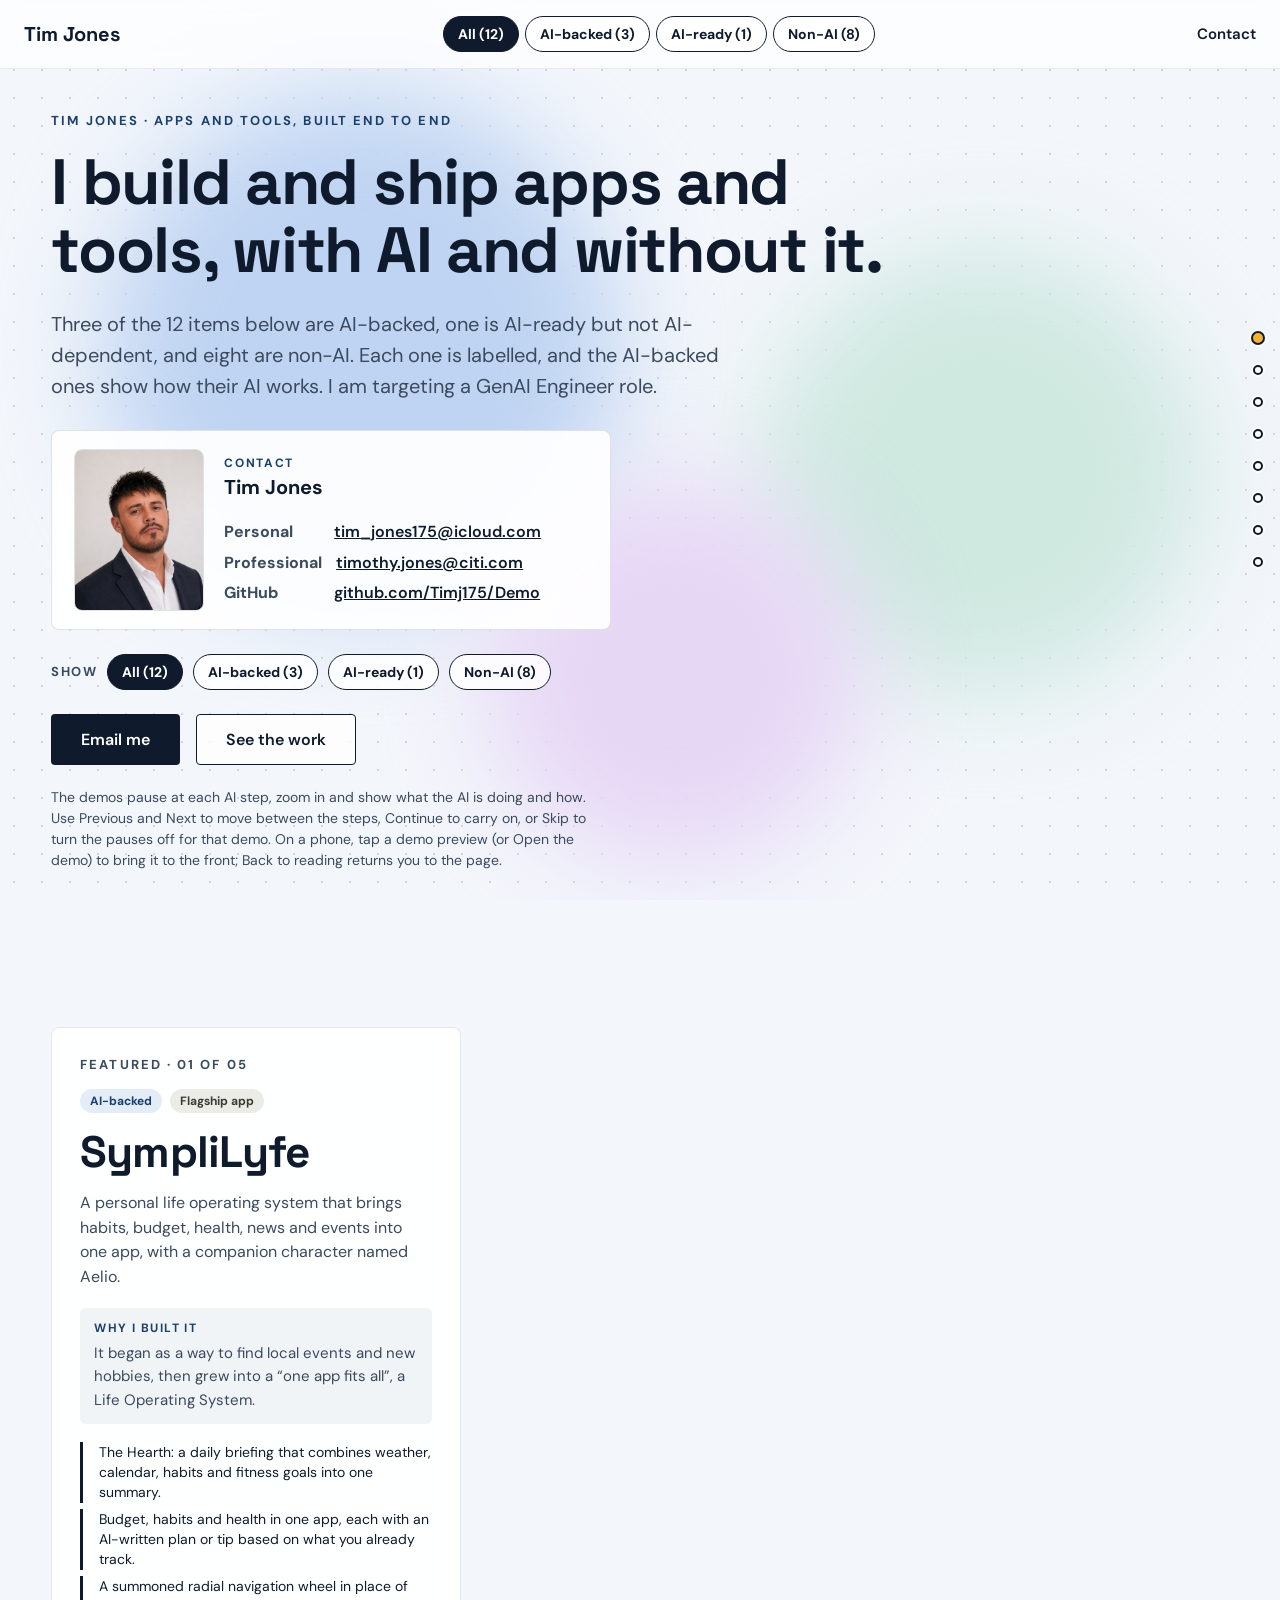
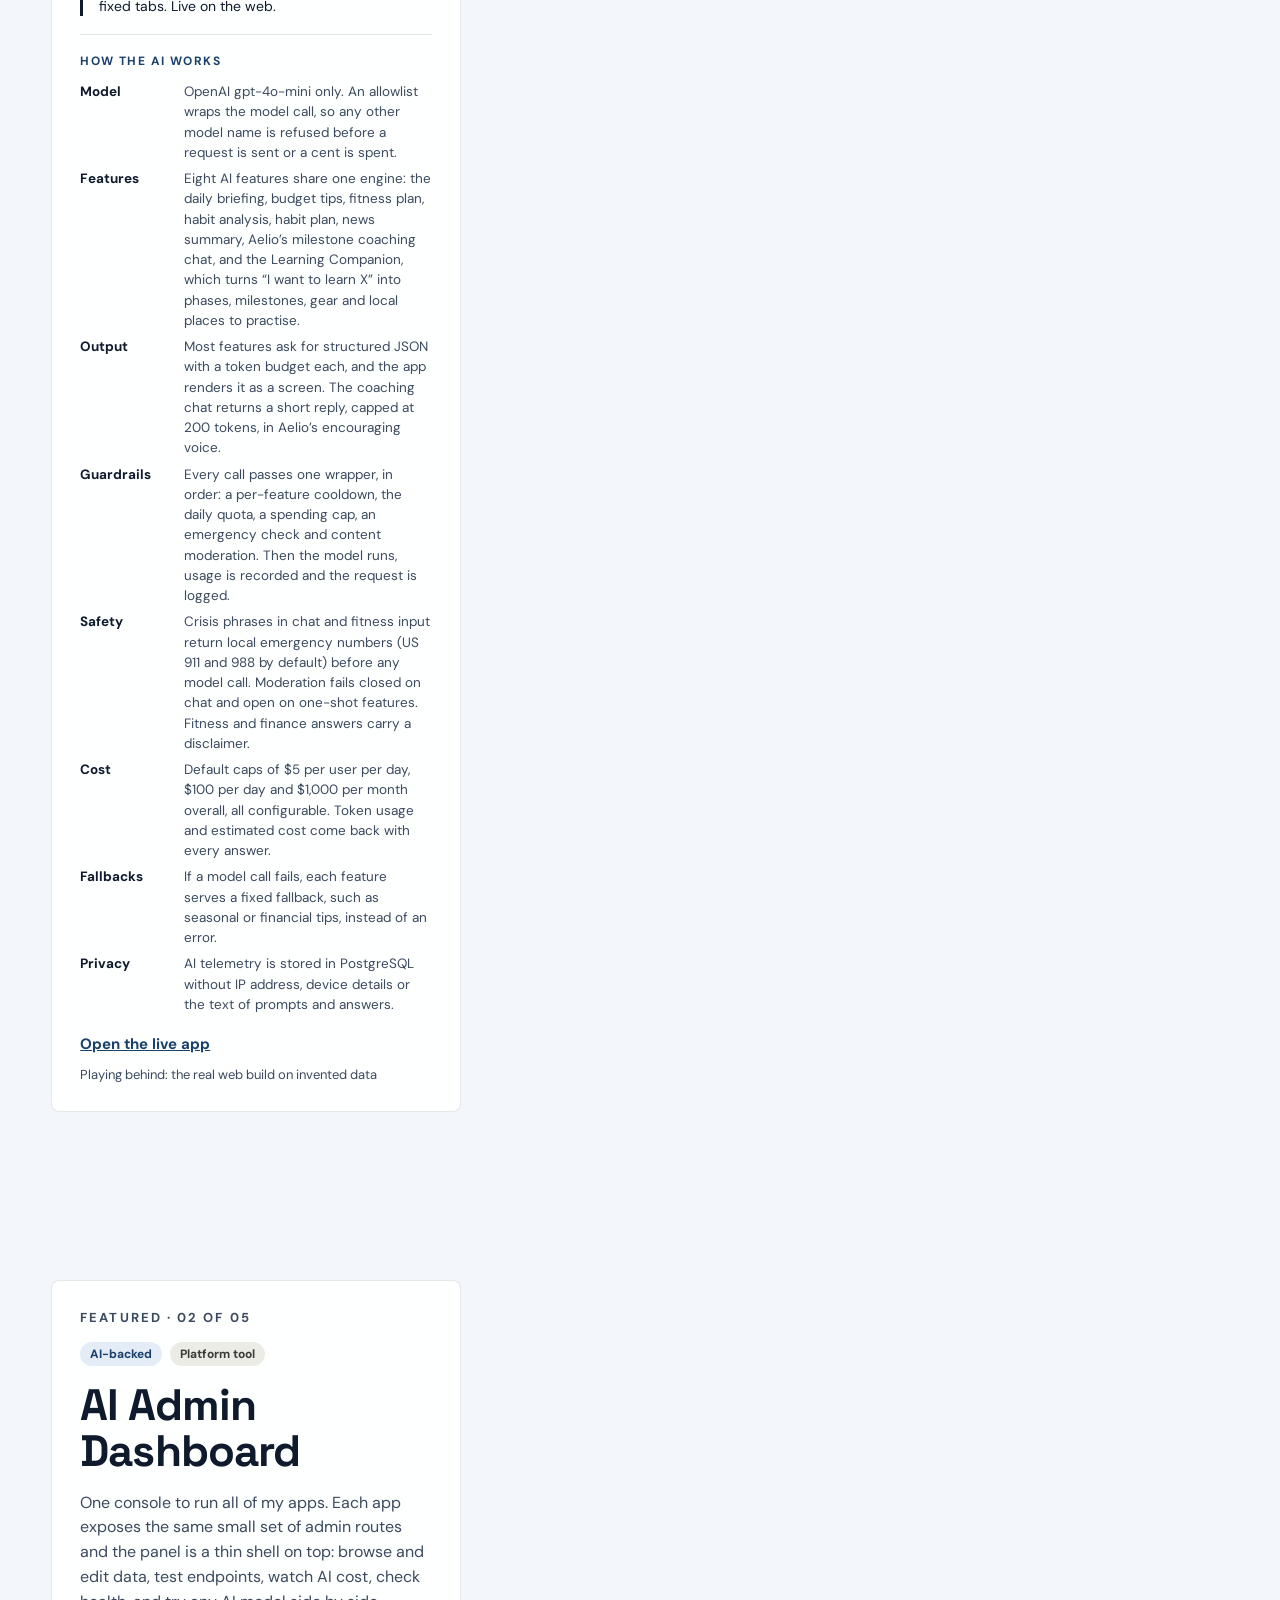
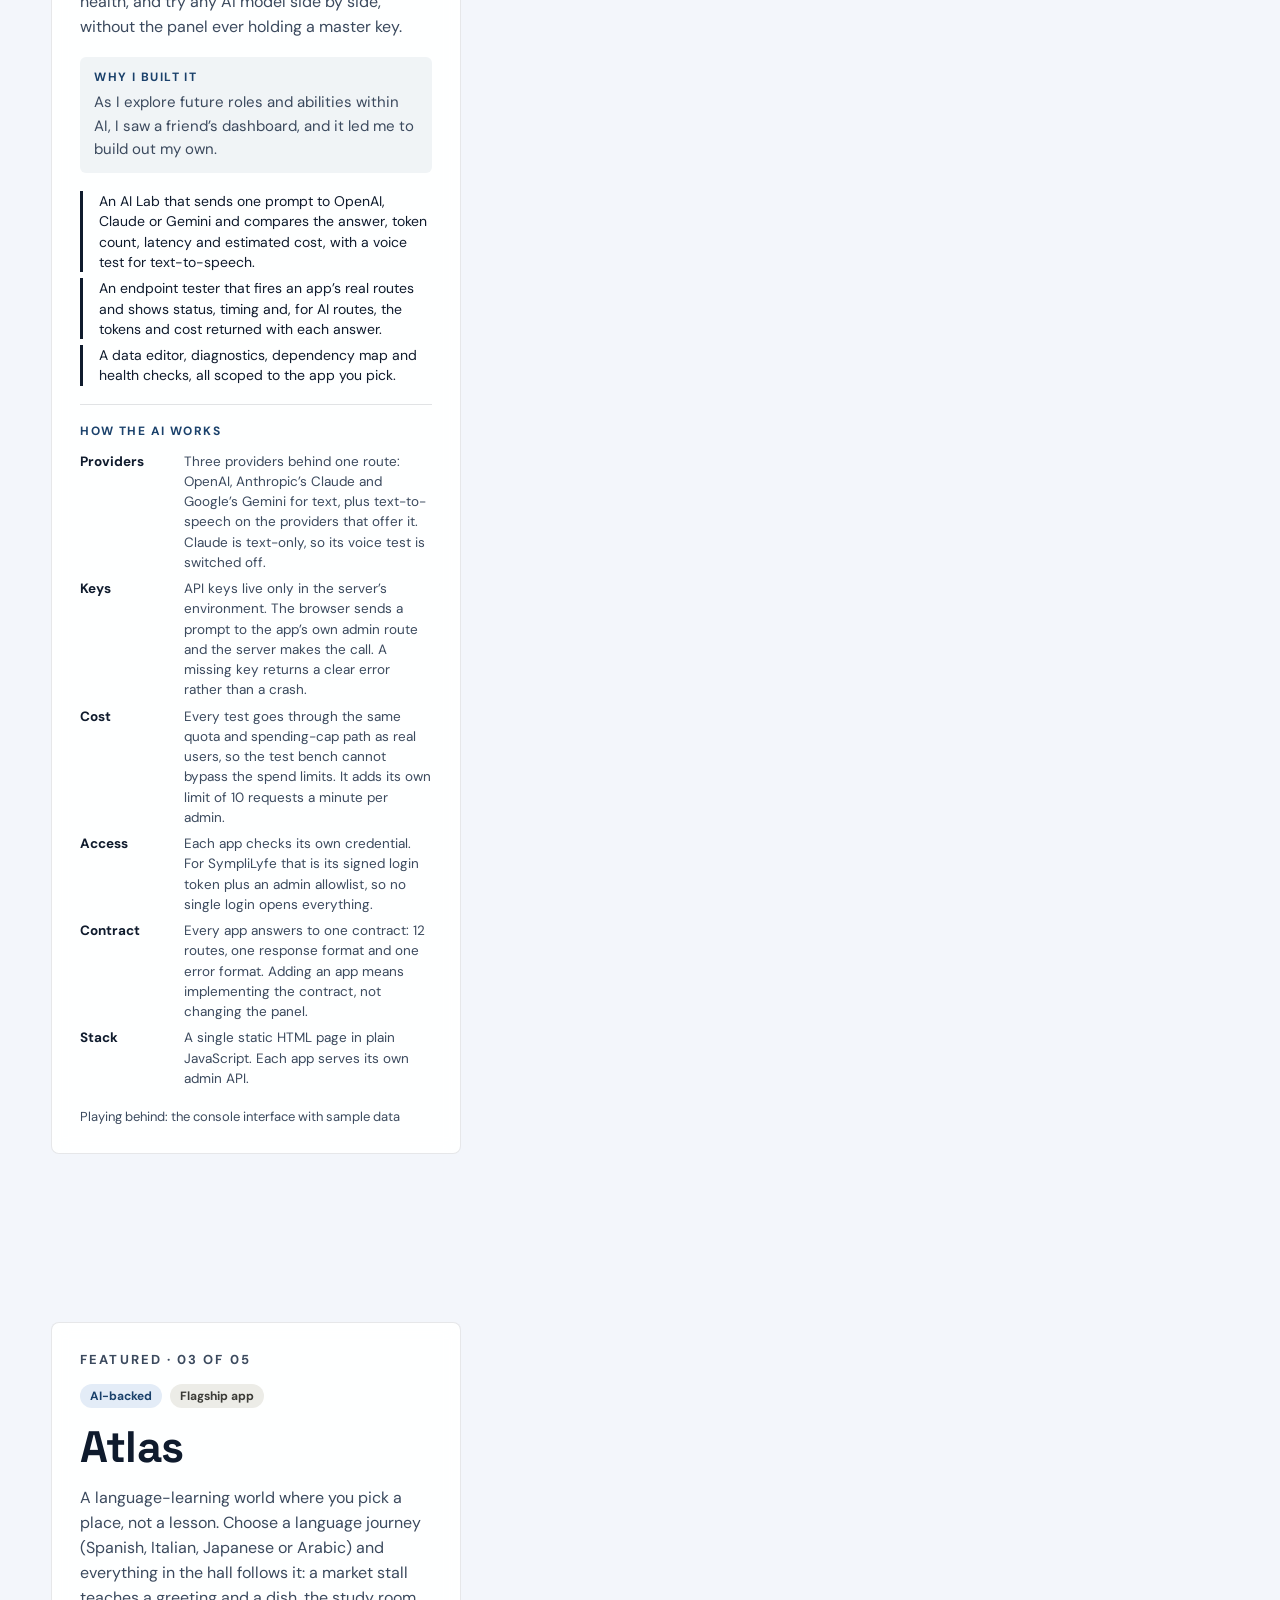
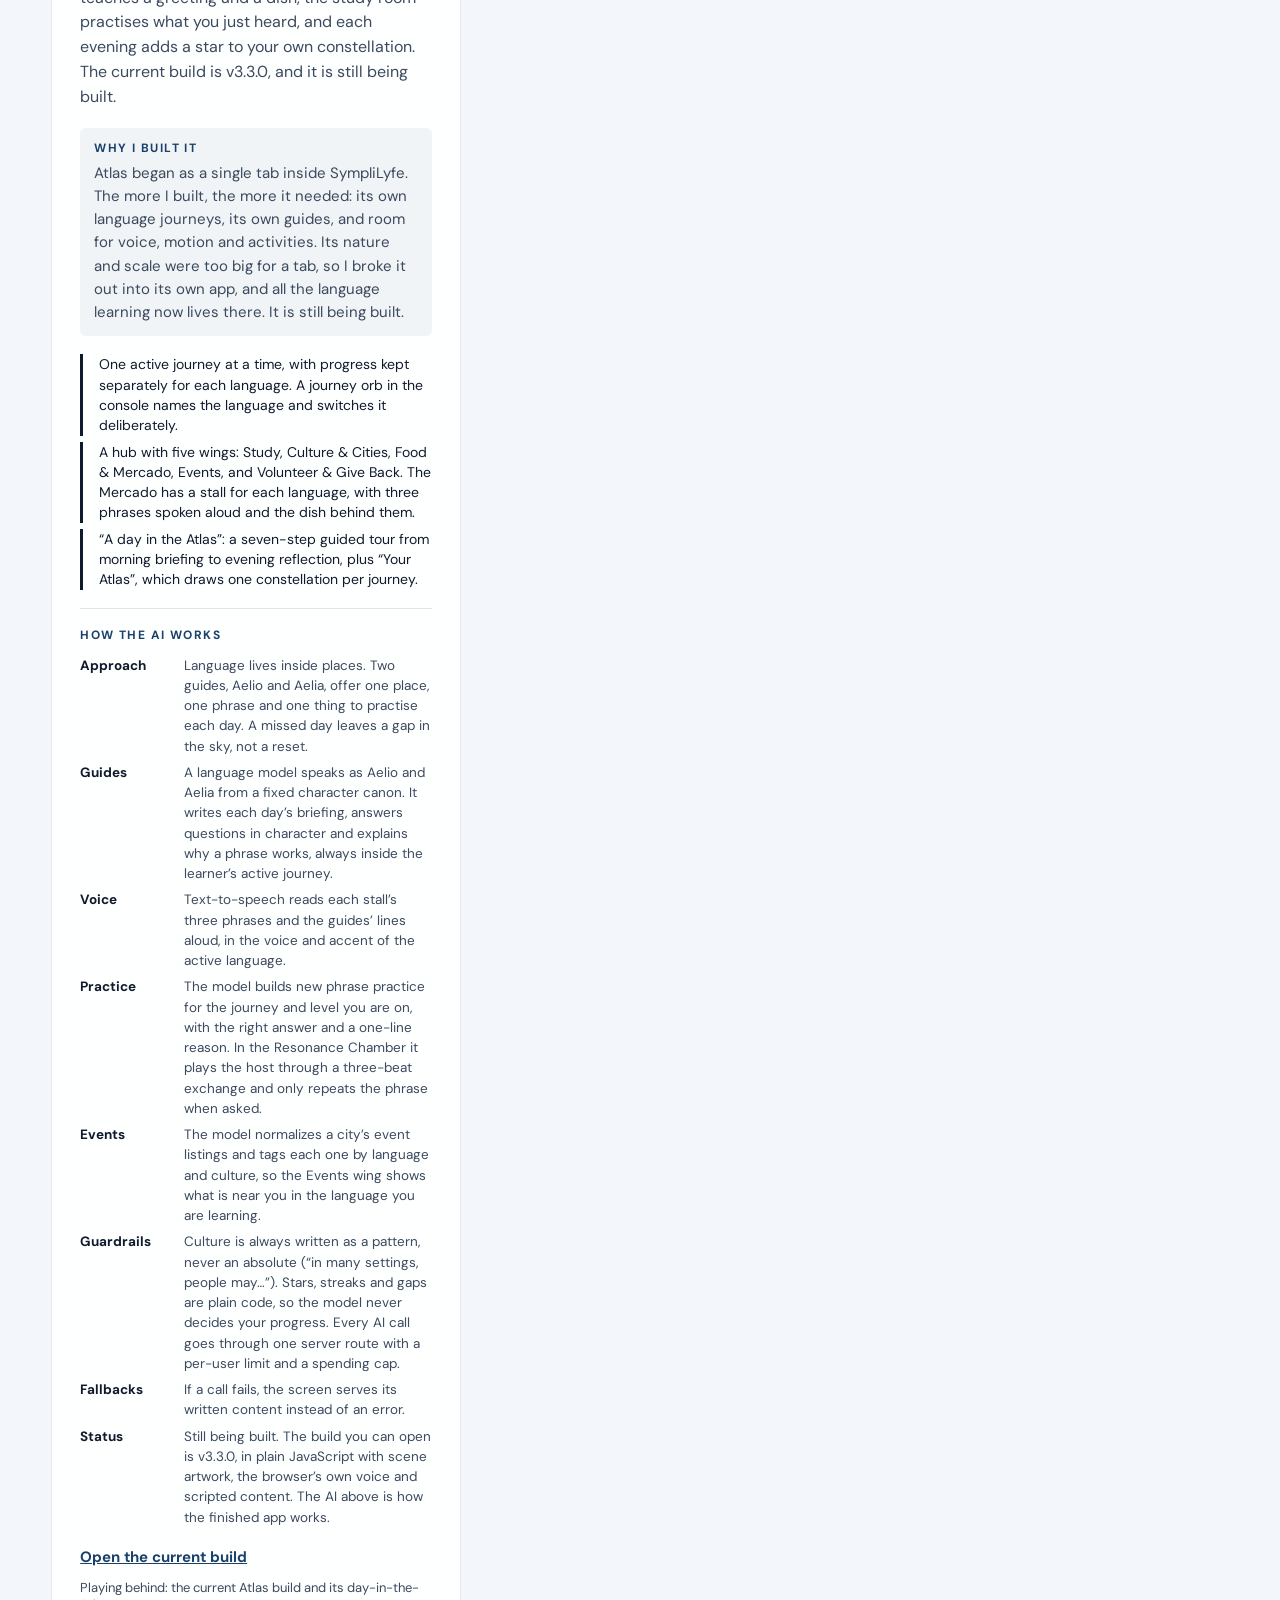
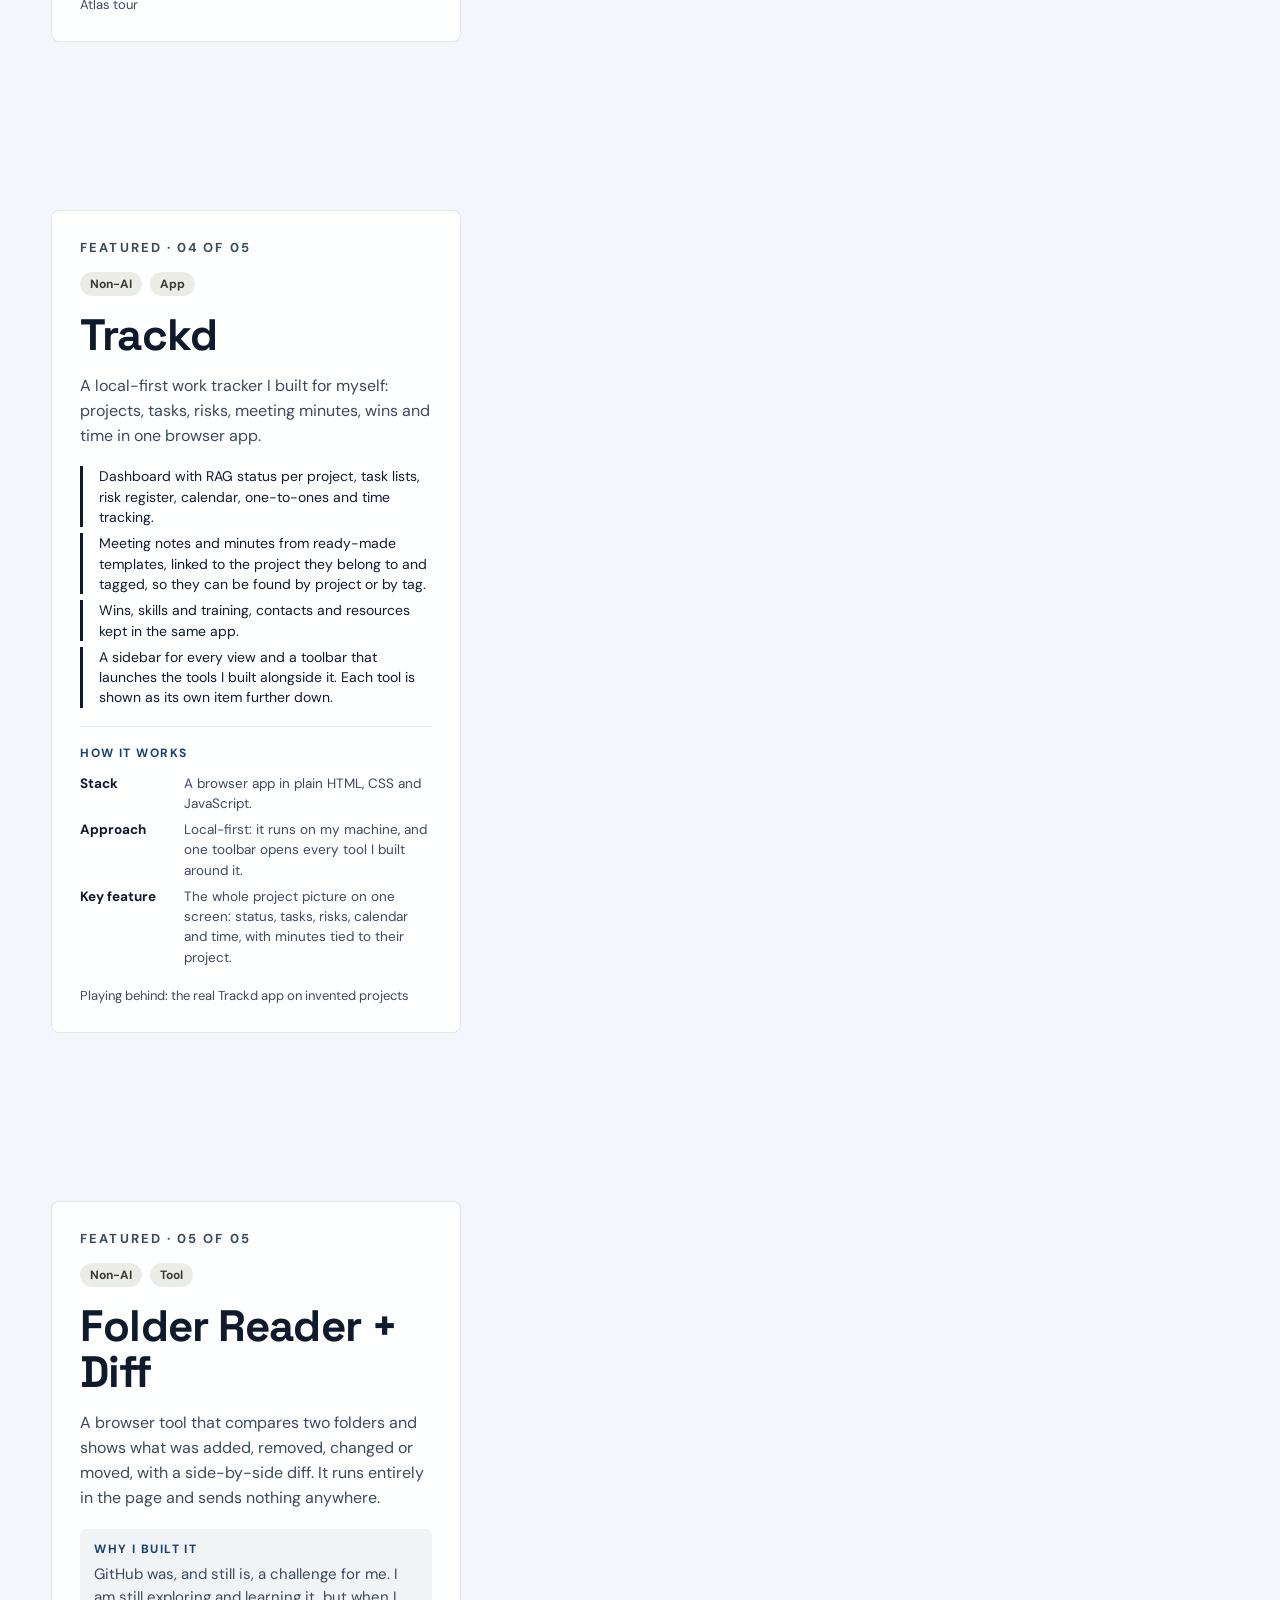
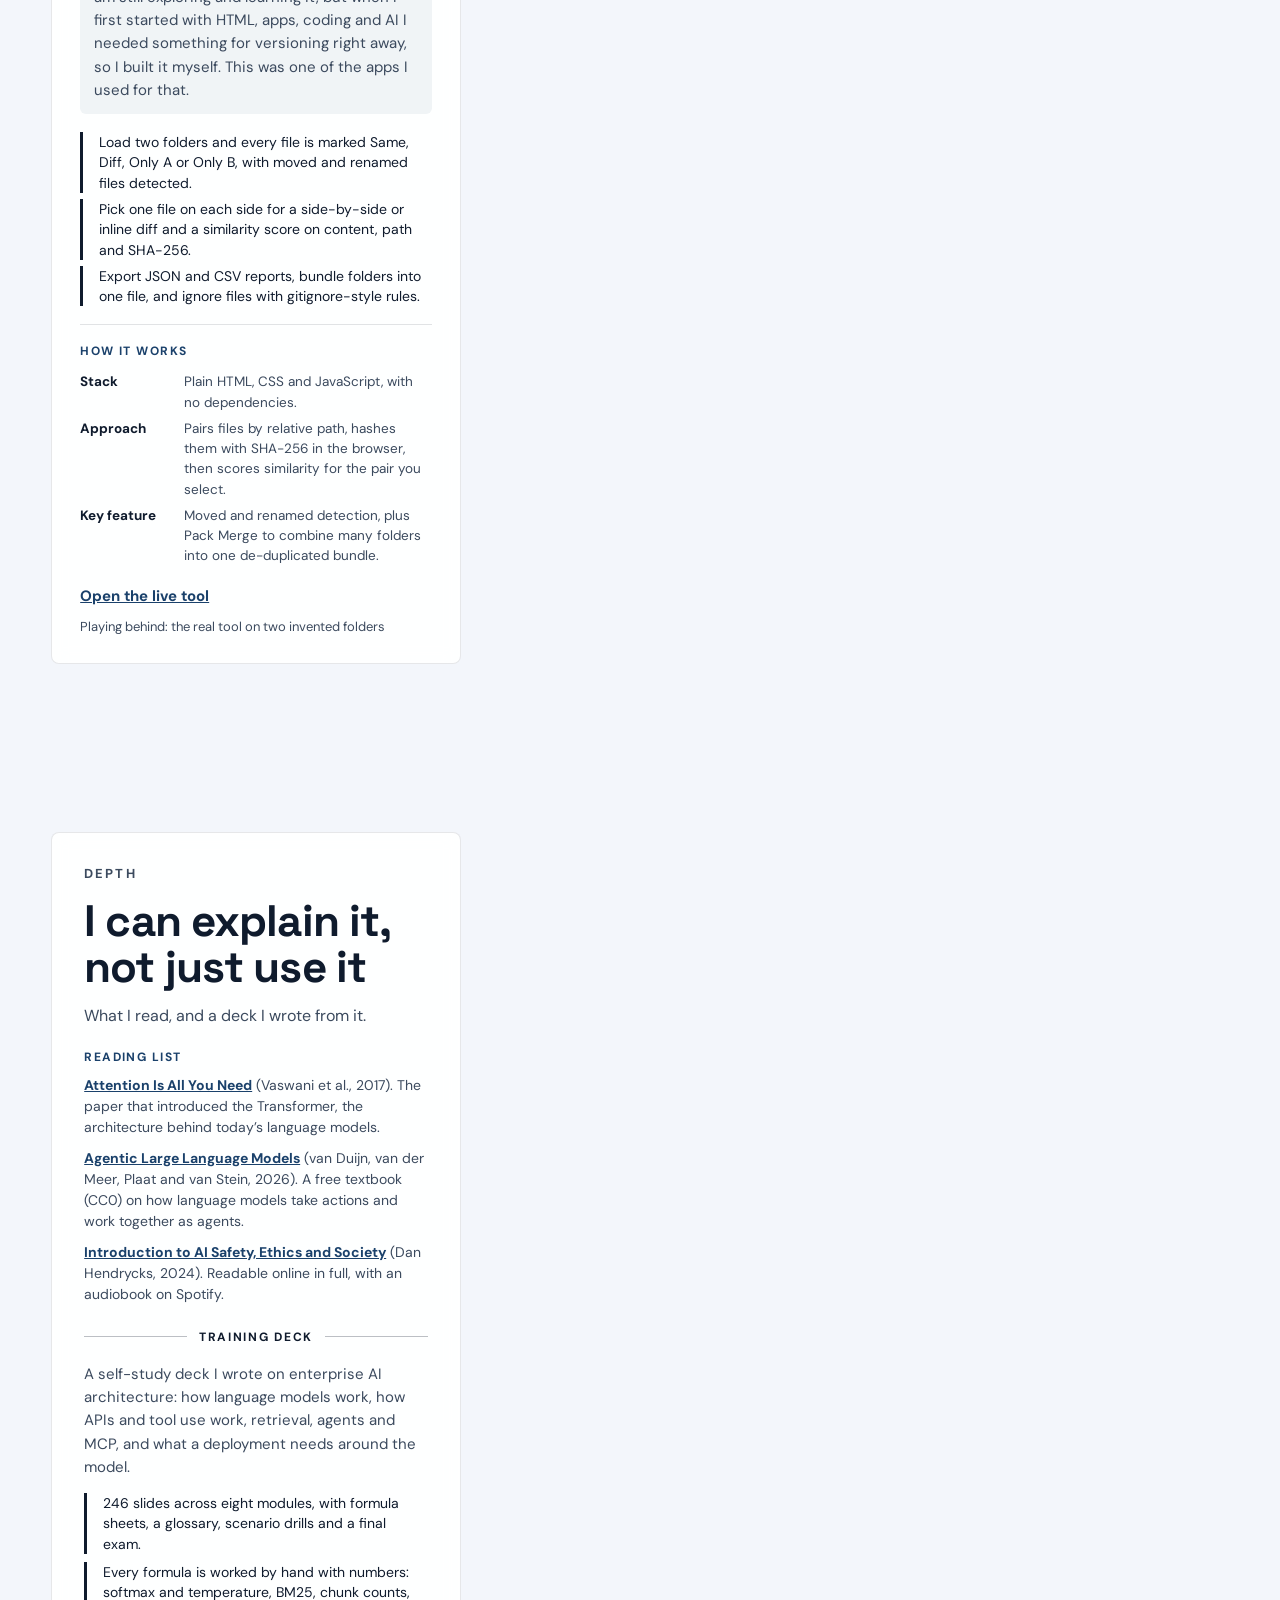
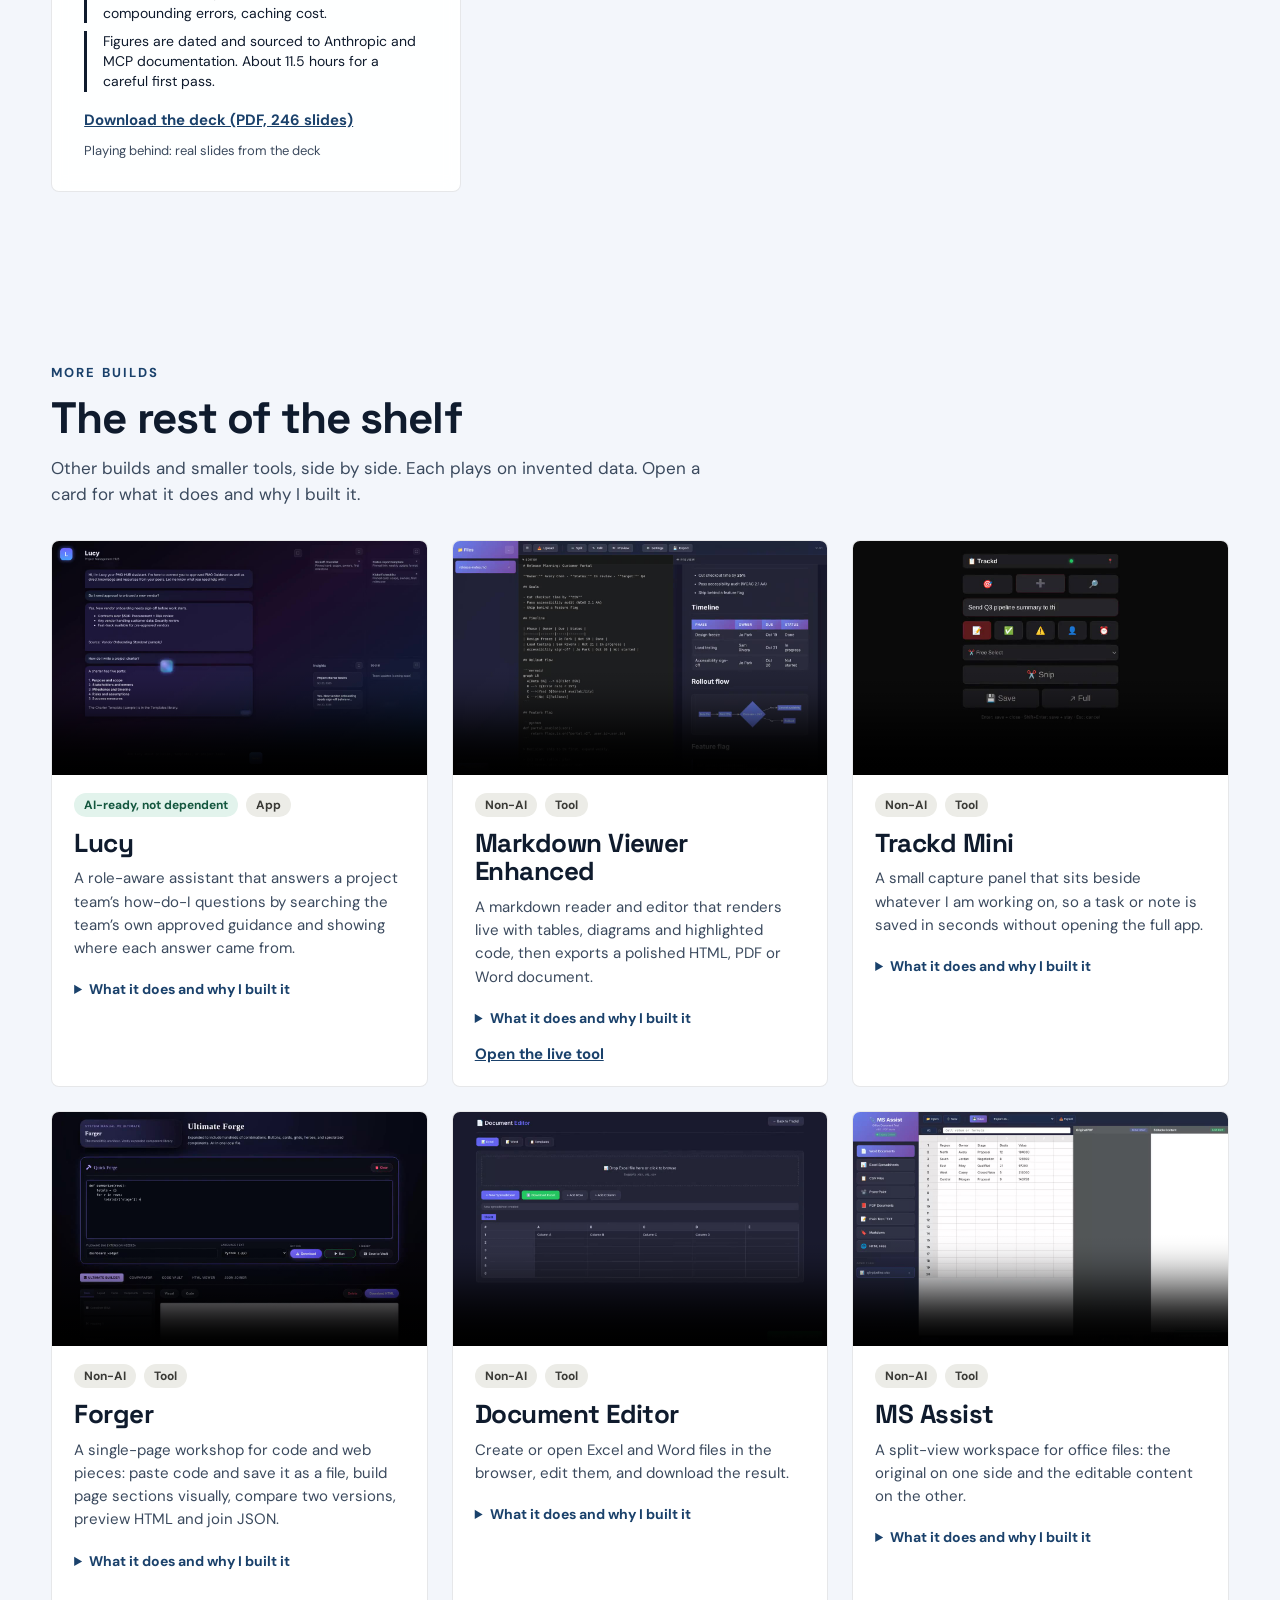
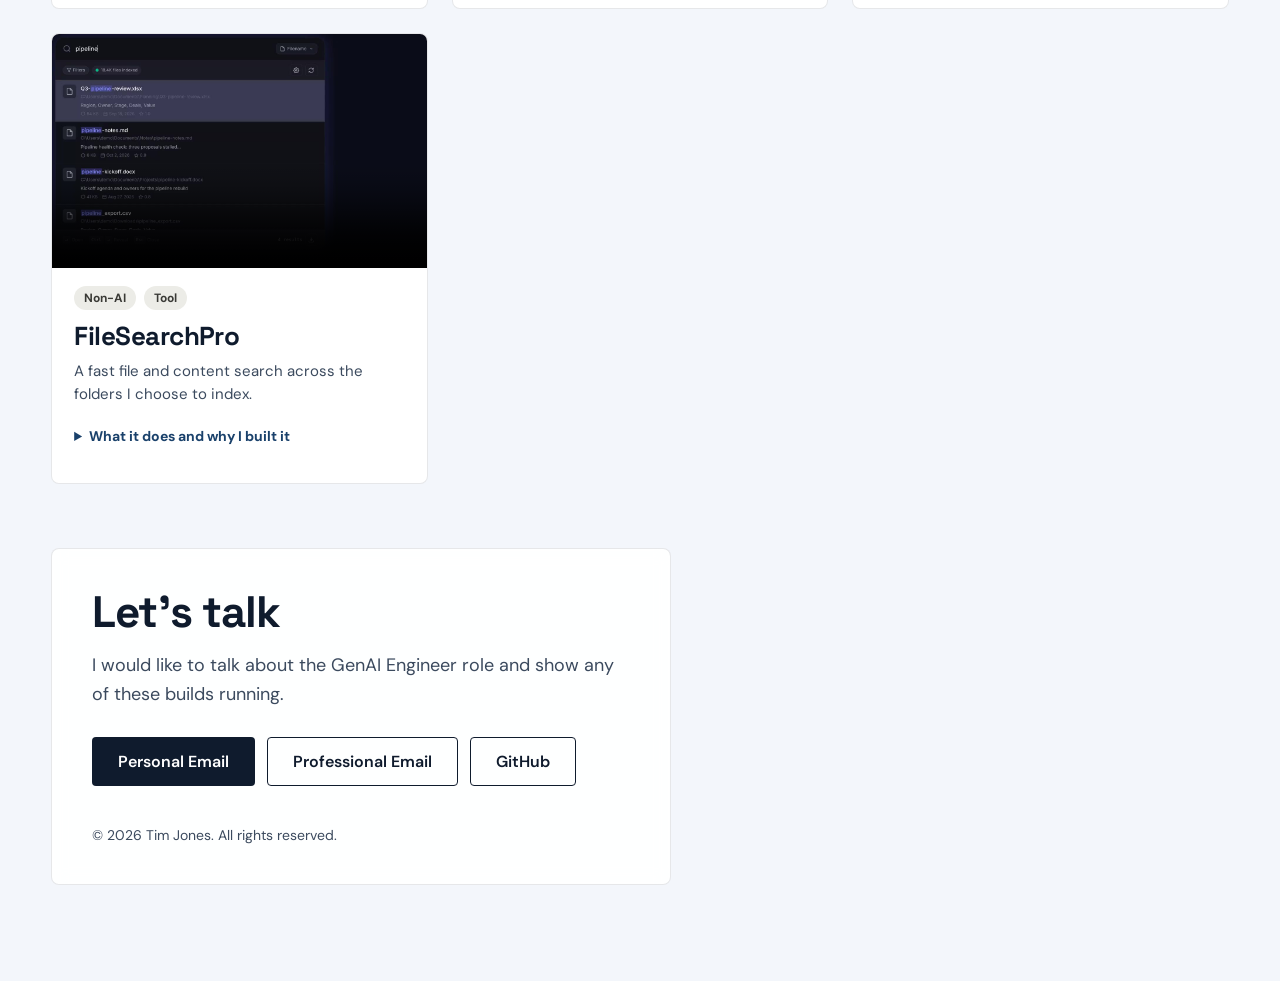
==== commit 8108fa8f: "v1.6.2: portrait in the contact card Your photo now sits inside the Contact card at the top of the p" ====
--- a/index.html
+++ b/index.html
@@ -64,6 +64,13 @@
 @media (max-width:900px){.herogrid{grid-template-columns:minmax(0,1fr) !important;gap:32px}}
 .cgrid{display:grid;grid-template-columns:repeat(auto-fill,minmax(min(100%,340px),1fr));gap:24px}
 .crow{display:flex;flex-wrap:wrap;column-gap:14px;row-gap:2px;align-items:baseline}.crow span{flex:0 0 96px;font-weight:700;color:#3B4A5E}.crow a{flex:1 1 220px;min-width:0;font-weight:600;color:#0F1B2D;overflow-wrap:break-word}
+/* v1.6.2: portrait inside the contact card */
+.contact{display:grid;grid-template-columns:128px minmax(0,1fr);grid-template-areas:"photo head" "photo rows";column-gap:22px;row-gap:10px;align-items:center}
+.cphoto{grid-area:photo;margin:0}
+.cphoto img{display:block;width:100%;height:auto;aspect-ratio:4/5;object-fit:cover;object-position:50% 22%;border-radius:8px;border:1px solid rgba(15,27,45,0.12)}
+.chead{grid-area:head}
+.crows{grid-area:rows;display:flex;flex-direction:column;gap:8px;font-size:16px;line-height:1.4}
+@media (max-width:560px){.contact{grid-template-columns:84px minmax(0,1fr);grid-template-areas:"photo head" "rows rows";column-gap:16px;row-gap:14px}}
 .gcard summary{cursor:pointer;font-size:14px;font-weight:700;color:#1A416B;padding:10px 0 4px 0}
 .gcard summary:focus-visible,.ai-btn:focus-visible,.herolink:focus-visible{outline:3px solid #F5B335;outline-offset:2px}
 .aipanel{position:fixed;z-index:7;top:calc(84px + (100vh - 112px) / 2);transform:translateY(-50%);right:var(--padR);left:auto;width:var(--pw);max-width:calc(100vw - 2 * var(--pad));box-sizing:border-box;background:#FFFFFF;color:#0F1B2D;border:1px solid rgba(15,27,45,0.18);border-top:4px solid #F5B335;border-radius:8px;box-shadow:0 18px 50px rgba(15,27,45,0.35);padding:16px 20px 16px 20px;max-height:calc(100vh - 112px);display:flex;flex-direction:column;overflow:hidden;animation:aiIn .35s ease}
@@ -124,7 +131,7 @@
 </head>
 <body>
 <div id="app" style="font-family: 'DM Sans', system-ui, sans-serif; color: #0F1B2D; width: 100%; position: relative">
-<div style="font-family: &quot;DM Sans&quot;, system-ui, sans-serif; color: rgb(15, 27, 45); width: 100%; position: relative;"><div id="layers" aria-hidden="true" style="position: fixed; inset: 0px; z-index: 0; pointer-events: none; overflow: hidden;"><div data-layer="0" style="position: absolute; inset: 0px; overflow: hidden; transition: opacity 0.9s; opacity: 1; background: radial-gradient(rgba(15, 27, 45, 0.14) 1px, transparent 1px) 0% 0% / 28px 28px rgb(243, 246, 251);"><div style="position: absolute; width: 520px; height: 520px; left: 8%; top: 10%; border-radius: 50%; background: rgb(191, 212, 242); filter: blur(50px); animation: 18s ease-in-out 0s infinite normal none running drift;"></div><div style="position: absolute; width: 440px; height: 440px; right: 6%; top: 28%; border-radius: 50%; background: rgb(207, 232, 224); filter: blur(50px); animation: 23s ease-in-out 0s infinite reverse none running drift;"></div><div style="position: absolute; width: 380px; height: 380px; left: 38%; bottom: 4%; border-radius: 50%; background: rgb(230, 215, 245); filter: blur(50px); animation: 27s ease-in-out 0s infinite normal none running drift;"></div></div><div data-layer="13" style="position: absolute; inset: 0px; overflow: hidden; transition: opacity 0.9s; opacity: 0; background: radial-gradient(rgba(15, 27, 45, 0.14) 1px, transparent 1px) 0% 0% / 28px 28px rgb(243, 246, 251);"><div style="position: absolute; width: 520px; height: 520px; left: 8%; top: 10%; border-radius: 50%; background: rgb(242, 217, 191); filter: blur(50px); animation: 18s ease-in-out 0s infinite normal none running drift;"></div><div style="position: absolute; width: 440px; height: 440px; right: 6%; top: 28%; border-radius: 50%; background: rgb(191, 212, 242); filter: blur(50px); animation: 23s ease-in-out 0s infinite reverse none running drift;"></div><div style="position: absolute; width: 380px; height: 380px; left: 38%; bottom: 4%; border-radius: 50%; background: rgb(215, 232, 207); filter: blur(50px); animation: 27s ease-in-out 0s infinite normal none running drift;"></div></div><div data-layer="2" style="position: absolute; inset: 0px; overflow: hidden; transition: opacity 0.9s; opacity: 0; background: rgb(11, 13, 26);"><div class="zone"><div class="demo phone"><span class="demotap" aria-hidden="true">Tap to open</span><div style="border: 8px solid rgb(10, 11, 16); border-radius: 38px; overflow: hidden; box-shadow: rgba(0, 0, 0, 0.5) 0px 18px 50px; background: rgb(0, 0, 0);"><div style="position: relative; line-height: 0;"><video data-v="2" src="assets/demo_sl.mp4" poster="assets/poster_sl.jpg" loop="" playsinline="" preload="metadata" style="display: block; width: 100%; aspect-ratio: 430 / 900; object-fit: cover; background: rgb(0, 0, 0);"></video><div data-hl="2" aria-hidden="true" style="display: none;"></div></div></div><div style="margin-top: 12px; font-size: 12px; color: rgba(255, 255, 255, 0.78); font-family: &quot;DM Sans&quot;, system-ui, sans-serif;">The real SympliLyfe web build, running on invented data.</div></div></div></div><div data-layer="3" style="position: absolute; inset: 0px; overflow: hidden; transition: opacity 0.9s; opacity: 0; background: rgb(23, 16, 48);"><div class="zone"><div class="demo"><span class="demotap" aria-hidden="true">Tap to open</span><div style="background: rgb(27, 29, 36); border-radius: 12px; overflow: hidden; border: 1px solid rgba(255, 255, 255, 0.14); box-shadow: rgba(0, 0, 0, 0.45) 0px 18px 50px;"><div style="height: 28px; display: flex; align-items: center; gap: 6px; padding: 0px 12px; background: rgb(42, 45, 54); font-family: &quot;DM Sans&quot;, system-ui, sans-serif;"><span style="width: 10px; height: 10px; border-radius: 50%; background: rgb(255, 95, 87);"></span><span style="width: 10px; height: 10px; border-radius: 50%; background: rgb(254, 188, 46);"></span><span style="width: 10px; height: 10px; border-radius: 50%; background: rgb(40, 200, 64);"></span><span style="margin-left: 10px; font-size: 12px; color: rgb(167, 176, 192);">The Atlas · v3.3.0, still being built</span></div><div style="position: relative; line-height: 0;"><video data-v="3" src="assets/demo_atlas.mp4" poster="assets/poster_atlas.jpg" loop="" playsinline="" preload="metadata" style="display: block; width: 100%; aspect-ratio: 16 / 10; object-fit: cover; background: rgb(0, 0, 0);"></video><div data-hl="3" aria-hidden="true" style="display: none;"></div></div></div><div style="margin-top: 10px; font-size: 12px; color: rgba(255, 255, 255, 0.78); font-family: &quot;DM Sans&quot;, system-ui, sans-serif;">The current build (v3.3.0), running as built, with its Spanish journey and day-in-the-Atlas tour.</div></div></div></div><div data-layer="4" style="position: absolute; inset: 0px; overflow: hidden; transition: opacity 0.9s; opacity: 0; background: rgb(20, 22, 28);"><div class="zone"><div class="demo"><span class="demotap" aria-hidden="true">Tap to open</span><div style="background: rgb(27, 29, 36); border-radius: 12px; overflow: hidden; border: 1px solid rgba(255, 255, 255, 0.14); box-shadow: rgba(0, 0, 0, 0.45) 0px 18px 50px;"><div style="height: 28px; display: flex; align-items: center; gap: 6px; padding: 0px 12px; background: rgb(42, 45, 54); font-family: &quot;DM Sans&quot;, system-ui, sans-serif;"><span style="width: 10px; height: 10px; border-radius: 50%; background: rgb(255, 95, 87);"></span><span style="width: 10px; height: 10px; border-radius: 50%; background: rgb(254, 188, 46);"></span><span style="width: 10px; height: 10px; border-radius: 50%; background: rgb(40, 200, 64);"></span><span style="margin-left: 10px; font-size: 12px; color: rgb(167, 176, 192);">Trackd</span></div><video data-v="4" src="assets/demo_trackd.mp4" poster="assets/poster_trackd.jpg" loop="" playsinline="" preload="metadata" style="display: block; width: 100%; aspect-ratio: 16 / 10; object-fit: cover; background: rgb(0, 0, 0);"></video></div><div style="margin-top: 10px; font-size: 12px; color: rgba(255, 255, 255, 0.78); font-family: &quot;DM Sans&quot;, system-ui, sans-serif;">The real Trackd app. Projects and tasks shown are invented.</div></div></div></div><div data-layer="5" style="position: absolute; inset: 0px; overflow: hidden; transition: opacity 0.9s; opacity: 0; background: rgb(14, 20, 36);"><div class="zone"><div class="demo"><span class="demotap" aria-hidden="true">Tap to open</span><div style="background: rgb(27, 29, 36); border-radius: 12px; overflow: hidden; border: 1px solid rgba(255, 255, 255, 0.14); box-shadow: rgba(0, 0, 0, 0.45) 0px 18px 50px;"><div style="height: 28px; display: flex; align-items: center; gap: 6px; padding: 0px 12px; background: rgb(42, 45, 54); font-family: &quot;DM Sans&quot;, system-ui, sans-serif;"><span style="width: 10px; height: 10px; border-radius: 50%; background: rgb(255, 95, 87);"></span><span style="width: 10px; height: 10px; border-radius: 50%; background: rgb(254, 188, 46);"></span><span style="width: 10px; height: 10px; border-radius: 50%; background: rgb(40, 200, 64);"></span><span style="margin-left: 10px; font-size: 12px; color: rgb(167, 176, 192);">Folder Reader + Diff</span></div><video data-v="5" src="assets/demo_folder.mp4" poster="assets/poster_folder.jpg" loop="" playsinline="" preload="metadata" style="display: block; width: 100%; aspect-ratio: 16 / 10; object-fit: cover; background: rgb(0, 0, 0);"></video></div><div style="margin-top: 10px; font-size: 12px; color: rgba(255, 255, 255, 0.78); font-family: &quot;DM Sans&quot;, system-ui, sans-serif;">The real tool comparing two invented folders.</div></div></div></div><div data-layer="14" style="position: absolute; inset: 0px; overflow: hidden; transition: opacity 0.9s; opacity: 0; background: rgb(20, 26, 38);"><div class="zone"><div class="demo"><span class="demotap" aria-hidden="true">Tap to open</span><div style="background: rgb(27, 29, 36); border-radius: 12px; overflow: hidden; border: 1px solid rgba(255, 255, 255, 0.14); box-shadow: rgba(0, 0, 0, 0.45) 0px 18px 50px;"><div style="height: 28px; display: flex; align-items: center; gap: 6px; padding: 0px 12px; background: rgb(42, 45, 54); font-family: &quot;DM Sans&quot;, system-ui, sans-serif;"><span style="width: 10px; height: 10px; border-radius: 50%; background: rgb(255, 95, 87);"></span><span style="width: 10px; height: 10px; border-radius: 50%; background: rgb(254, 188, 46);"></span><span style="width: 10px; height: 10px; border-radius: 50%; background: rgb(40, 200, 64);"></span><span style="margin-left: 10px; font-size: 12px; color: rgb(167, 176, 192);">AI Admin Dashboard</span></div><div style="position: relative; line-height: 0;"><video data-v="14" src="assets/demo_admin.mp4" poster="assets/poster_admin.jpg" loop="" playsinline="" preload="metadata" style="display: block; width: 100%; aspect-ratio: 16 / 10; object-fit: cover; background: rgb(0, 0, 0);"></video><div data-hl="14" aria-hidden="true" style="display: none;"></div></div></div><div style="margin-top: 10px; font-size: 12px; color: rgba(255, 255, 255, 0.78); font-family: &quot;DM Sans&quot;, system-ui, sans-serif;">The console interface, shown with sample data.</div></div></div></div><div data-layer="12" style="position: absolute; inset: 0px; overflow: hidden; transition: opacity 0.9s; opacity: 0; background: rgb(233, 241, 244);"><div class="zone"><div class="fan"><div style="left: 0px; top: 0px; animation: 8s ease-in-out 0s infinite normal none running floatY;"><img src="assets/slide42.jpg" alt="Deck slide 42: same scores, three temperatures"></div><div style="right: 0px; top: 29%; animation: 9s ease-in-out 1s infinite normal none running floatY;"><img src="assets/slide140.jpg" alt="Deck slide 140: rank fusion, merging two ranked lists"></div><div style="left: 6%; bottom: 0px; animation: 7s ease-in-out 2s infinite normal none running floatY;"><img src="assets/slide137.jpg" alt="Deck slide 137: BM25 worked example, four chunks, one term"></div></div></div></div></div><div class="topbar" style="position: fixed; top: 0px; left: 0px; right: 0px; z-index: 5; display: flex; align-items: center; justify-content: space-between; padding: 14px 24px; box-sizing: border-box; background: rgba(255, 255, 255, 0.72); backdrop-filter: blur(10px); border-bottom: 1px solid rgba(15, 27, 45, 0.08);"><a href="#ch0" style="font-family: &quot;Space Grotesk&quot;, system-ui, sans-serif; font-weight: 700; font-size: 20px; color: rgb(15, 27, 45); text-decoration: none;">Tim Jones</a><div class="filterbar" style="display: flex; align-items: center; gap: 6px;"><button type="button" aria-pressed="true" style="font-style: inherit; font-variant: inherit; font-stretch: inherit; line-height: inherit; font-family: inherit; font-optical-sizing: inherit; font-size-adjust: inherit; font-kerning: inherit; font-feature-settings: inherit; font-variation-settings: inherit; font-size: 14px; font-weight: 700; cursor: pointer; padding: 8px 14px; border-radius: 999px; border: 1.5px solid rgb(15, 27, 45); background: rgb(15, 27, 45); color: rgb(255, 255, 255);">All (12)</button><button type="button" aria-pressed="false" style="font-style: inherit; font-variant: inherit; font-stretch: inherit; line-height: inherit; font-family: inherit; font-optical-sizing: inherit; font-size-adjust: inherit; font-kerning: inherit; font-feature-settings: inherit; font-variation-settings: inherit; font-size: 14px; font-weight: 700; cursor: pointer; padding: 8px 14px; border-radius: 999px; border: 1.5px solid rgb(15, 27, 45); background: rgba(255, 255, 255, 0.85); color: rgb(15, 27, 45);">AI-backed (3)</button><button type="button" aria-pressed="false" style="font-style: inherit; font-variant: inherit; font-stretch: inherit; line-height: inherit; font-family: inherit; font-optical-sizing: inherit; font-size-adjust: inherit; font-kerning: inherit; font-feature-settings: inherit; font-variation-settings: inherit; font-size: 14px; font-weight: 700; cursor: pointer; padding: 8px 14px; border-radius: 999px; border: 1.5px solid rgb(15, 27, 45); background: rgba(255, 255, 255, 0.85); color: rgb(15, 27, 45);">AI-ready (1)</button><button type="button" aria-pressed="false" style="font-style: inherit; font-variant: inherit; font-stretch: inherit; line-height: inherit; font-family: inherit; font-optical-sizing: inherit; font-size-adjust: inherit; font-kerning: inherit; font-feature-settings: inherit; font-variation-settings: inherit; font-size: 14px; font-weight: 700; cursor: pointer; padding: 8px 14px; border-radius: 999px; border: 1.5px solid rgb(15, 27, 45); background: rgba(255, 255, 255, 0.85); color: rgb(15, 27, 45);">Non-AI (8)</button></div><a href="#contact" style="font-size: 15px; font-weight: 600; text-decoration: none; color: rgb(15, 27, 45); padding: 10px 0px;">Contact</a></div><div class="aipanel" role="region" aria-label="What the AI is doing at this step" aria-live="polite" style="display: none;"><div class="ai-body"><div style="display: flex; flex-wrap: wrap; align-items: center; gap: 10px; margin-bottom: 8px;"><span style="background: rgb(227, 236, 247); color: rgb(26, 65, 107); font-size: 12px; font-weight: 700; padding: 4px 10px; border-radius: 999px;">AI at work</span><span class="ai-count" style="font-size: 13px; font-weight: 600; color: rgb(59, 74, 94);"></span></div><div class="ai-steps" role="group" aria-label="Go to an AI step" style="display: none;"></div><div class="ai-title" style="font-size: 20px; font-weight: 700; line-height: 1.25; margin-bottom: 6px;"></div><p class="ai-what" style="margin: 0px 0px 12px; font-size: 15px; line-height: 1.5; color: rgb(31, 45, 64);"></p><div class="ai-flow" aria-label="Steps in order" style="display: none;"></div><div style="font-size: 12px; font-weight: 700; letter-spacing: 0.12em; text-transform: uppercase; color: rgb(26, 65, 107); margin-bottom: 8px;">How it works</div><div class="ai-how" style="display: flex; flex-direction: column; gap: 6px;"></div><p class="ai-note" style="margin: 12px 0px 0px; font-size: 13px; line-height: 1.45; color: rgb(59, 74, 94); display: none;"></p></div><div class="ai-foot"><div class="ai-nav" style="display: none;"><button type="button" class="ai-btn nav ai-prev" aria-disabled="true">‹ Previous</button><button type="button" class="ai-btn nav ai-next" aria-disabled="true">Next ›</button></div><div class="ai-act"><button type="button" class="ai-btn go ai-continue">Continue the demo</button><button type="button" class="ai-btn skip ai-skip">Skip explanations</button></div></div></div><div class="demoshield" aria-hidden="true"></div><div class="demotop" style="display: none;"><button type="button" class="demoback">‹ Back to reading</button><span class="demoname"></span></div><div class="demobar" role="group" aria-label="Demo controls" style="display: none;"><button type="button" class="demoplay">Pause</button><div class="demosteps" style="display: none;"><span class="demolabel">AI steps</span></div></div><div class="dots" style="position: fixed; right: 6px; top: 50%; transform: translateY(-50%); z-index: 5; flex-direction: column;"><a href="#ch0" aria-label="Intro" title="Intro" style="display: flex; align-items: center; justify-content: center; width: 32px; height: 32px; text-decoration: none;"><span style="display: block; border-radius: 50%; border: 2px solid rgb(15, 27, 45); box-sizing: border-box; box-shadow: rgba(255, 255, 255, 0.7) 0px 0px 0px 2px; transition: 0.3s; width: 14px; height: 14px; background: rgb(245, 179, 53);"></span></a><a href="#ch2" aria-label="SympliLyfe" title="SympliLyfe" style="display: flex; align-items: center; justify-content: center; width: 32px; height: 32px; text-decoration: none;"><span style="display: block; border-radius: 50%; border: 2px solid rgb(15, 27, 45); box-sizing: border-box; box-shadow: rgba(255, 255, 255, 0.7) 0px 0px 0px 2px; transition: 0.3s; width: 10px; height: 10px; background: rgba(255, 255, 255, 0.9);"></span></a><a href="#ch14" aria-label="AI Admin" title="AI Admin" style="display: flex; align-items: center; justify-content: center; width: 32px; height: 32px; text-decoration: none;"><span style="display: block; border-radius: 50%; border: 2px solid rgb(15, 27, 45); box-sizing: border-box; box-shadow: rgba(255, 255, 255, 0.7) 0px 0px 0px 2px; transition: 0.3s; width: 10px; height: 10px; background: rgba(255, 255, 255, 0.9);"></span></a><a href="#ch3" aria-label="Atlas" title="Atlas" style="display: flex; align-items: center; justify-content: center; width: 32px; height: 32px; text-decoration: none;"><span style="display: block; border-radius: 50%; border: 2px solid rgb(15, 27, 45); box-sizing: border-box; box-shadow: rgba(255, 255, 255, 0.7) 0px 0px 0px 2px; transition: 0.3s; width: 10px; height: 10px; background: rgba(255, 255, 255, 0.9);"></span></a><a href="#ch4" aria-label="Trackd" title="Trackd" style="display: flex; align-items: center; justify-content: center; width: 32px; height: 32px; text-decoration: none;"><span style="display: block; border-radius: 50%; border: 2px solid rgb(15, 27, 45); box-sizing: border-box; box-shadow: rgba(255, 255, 255, 0.7) 0px 0px 0px 2px; transition: 0.3s; width: 10px; height: 10px; background: rgba(255, 255, 255, 0.9);"></span></a><a href="#ch5" aria-label="Folder Diff" title="Folder Diff" style="display: flex; align-items: center; justify-content: center; width: 32px; height: 32px; text-decoration: none;"><span style="display: block; border-radius: 50%; border: 2px solid rgb(15, 27, 45); box-sizing: border-box; box-shadow: rgba(255, 255, 255, 0.7) 0px 0px 0px 2px; transition: 0.3s; width: 10px; height: 10px; background: rgba(255, 255, 255, 0.9);"></span></a><a href="#ch12" aria-label="Depth" title="Depth" style="display: flex; align-items: center; justify-content: center; width: 32px; height: 32px; text-decoration: none;"><span style="display: block; border-radius: 50%; border: 2px solid rgb(15, 27, 45); box-sizing: border-box; box-shadow: rgba(255, 255, 255, 0.7) 0px 0px 0px 2px; transition: 0.3s; width: 10px; height: 10px; background: rgba(255, 255, 255, 0.9);"></span></a><a href="#more" aria-label="More builds" title="More builds" style="display: flex; align-items: center; justify-content: center; width: 32px; height: 32px; text-decoration: none;"><span style="display: block; border-radius: 50%; border: 2px solid rgb(15, 27, 45); box-sizing: border-box; box-shadow: rgba(255, 255, 255, 0.7) 0px 0px 0px 2px; transition: 0.3s; width: 10px; height: 10px; background: rgba(255, 255, 255, 0.9);"></span></a></div><div class="content" style="position: relative; z-index: 1;"><div id="ch0" data-scene="0" style="min-height: 100vh; display: flex; align-items: center; box-sizing: border-box; padding: 112px var(--pad) 72px var(--pad);"><div class="herogrid" style="grid-template-columns: minmax(0px, 1fr);"><div style="min-width: 0px;"><div style="font-size: 13px; font-weight: 700; letter-spacing: 0.16em; text-transform: uppercase; color: rgb(26, 65, 107); margin-bottom: 20px;">Tim Jones · Apps and tools, built end to end</div><h1 style="margin: 0px; font-family: &quot;Space Grotesk&quot;, system-ui, sans-serif; font-weight: 700; letter-spacing: -0.02em; font-size: clamp(40px, 5vw, 68px); line-height: 1.06; max-width: 900px;">I build and ship apps and tools, with AI and without it.</h1><p style="margin: 24px 0px 0px; font-size: 20px; line-height: 1.55; color: rgb(59, 74, 94); max-width: 680px;">Three of the 12 items below are AI-backed, one is AI-ready but not AI-dependent, and eight are non-AI. Each one is labelled, and the AI-backed ones show how their AI works. I am targeting a GenAI Engineer role.</p><div id="contact" style="margin-top: 28px; max-width: 560px; background: rgba(255, 255, 255, 0.92); border: 1px solid rgba(15, 27, 45, 0.12); border-radius: 8px; padding: 18px 22px; box-sizing: border-box; scroll-margin-top: 96px;"><div style="font-size: 12px; font-weight: 700; letter-spacing: 0.14em; text-transform: uppercase; color: rgb(26, 65, 107); margin-bottom: 10px;">Contact</div><div style="display: flex; flex-direction: column; gap: 8px; font-size: 16px; line-height: 1.4;"><div class="crow"><span>Personal</span><a class="herolink" href="mailto:tim_jones175@icloud.com">tim_jones175@icloud.com</a></div><div class="crow"><span>Professional</span><a class="herolink" href="mailto:timothy.jones@citi.com">timothy.jones@citi.com</a></div><div class="crow"><span>GitHub</span><a class="herolink" href="https://github.com/Timj175/Demo" target="_blank" rel="noopener">github.com/Timj175/Demo</a></div></div></div><div style="margin-top: 24px; display: flex; flex-wrap: wrap; align-items: center; gap: 10px;"><span style="font-size: 13px; font-weight: 700; letter-spacing: 0.12em; text-transform: uppercase; color: rgb(59, 74, 94);">Show</span><button type="button" aria-pressed="true" style="font-style: inherit; font-variant: inherit; font-stretch: inherit; line-height: inherit; font-family: inherit; font-optical-sizing: inherit; font-size-adjust: inherit; font-kerning: inherit; font-feature-settings: inherit; font-variation-settings: inherit; font-size: 14px; font-weight: 700; cursor: pointer; padding: 8px 14px; border-radius: 999px; border: 1.5px solid rgb(15, 27, 45); background: rgb(15, 27, 45); color: rgb(255, 255, 255);">All (12)</button><button type="button" aria-pressed="false" style="font-style: inherit; font-variant: inherit; font-stretch: inherit; line-height: inherit; font-family: inherit; font-optical-sizing: inherit; font-size-adjust: inherit; font-kerning: inherit; font-feature-settings: inherit; font-variation-settings: inherit; font-size: 14px; font-weight: 700; cursor: pointer; padding: 8px 14px; border-radius: 999px; border: 1.5px solid rgb(15, 27, 45); background: rgba(255, 255, 255, 0.85); color: rgb(15, 27, 45);">AI-backed (3)</button><button type="button" aria-pressed="false" style="font-style: inherit; font-variant: inherit; font-stretch: inherit; line-height: inherit; font-family: inherit; font-optical-sizing: inherit; font-size-adjust: inherit; font-kerning: inherit; font-feature-settings: inherit; font-variation-settings: inherit; font-size: 14px; font-weight: 700; cursor: pointer; padding: 8px 14px; border-radius: 999px; border: 1.5px solid rgb(15, 27, 45); background: rgba(255, 255, 255, 0.85); color: rgb(15, 27, 45);">AI-ready (1)</button><button type="button" aria-pressed="false" style="font-style: inherit; font-variant: inherit; font-stretch: inherit; line-height: inherit; font-family: inherit; font-optical-sizing: inherit; font-size-adjust: inherit; font-kerning: inherit; font-feature-settings: inherit; font-variation-settings: inherit; font-size: 14px; font-weight: 700; cursor: pointer; padding: 8px 14px; border-radius: 999px; border: 1.5px solid rgb(15, 27, 45); background: rgba(255, 255, 255, 0.85); color: rgb(15, 27, 45);">Non-AI (8)</button></div><div style="display: flex; flex-wrap: wrap; gap: 16px; margin-top: 24px;"><a href="mailto:tim_jones175@icloud.com" style="display: inline-block; background: rgb(15, 27, 45); color: rgb(255, 255, 255); padding: 15px 30px; font-size: 16px; font-weight: 600; text-decoration: none; border-radius: 4px;">Email me</a><a data-start="1" href="#ch2" style="display: inline-block; background: rgba(255, 255, 255, 0.8); color: rgb(15, 27, 45); padding: 14px 29px; font-size: 16px; font-weight: 600; text-decoration: none; border-radius: 4px; border: 1px solid rgb(15, 27, 45);">See the work</a></div><p style="margin: 22px 0px 0px; font-size: 14px; line-height: 1.5; color: rgb(59, 74, 94); max-width: 560px;">The demos pause at each AI step, zoom in and show what the AI is doing and how. Use Previous and Next to move between the steps, Continue to carry on, or Skip to turn the pauses off for that demo. On a phone, tap a demo preview (or Open the demo) to bring it to the front; Back to reading returns you to the page.</p></div></div></div><div id="ch2" class="chap" data-scene="2" style="min-height: 100vh; display: flex; align-items: center; box-sizing: border-box;"><div style="width: 100%;"><div data-card="1" class="card" style="background: rgba(255, 255, 255, 0.92); backdrop-filter: blur(8px); border: 1px solid rgba(15, 27, 45, 0.1); border-radius: 8px; padding: 28px; box-sizing: border-box;"><div style="font-size: 13px; font-weight: 700; letter-spacing: 0.16em; text-transform: uppercase; color: rgb(59, 74, 94); margin-bottom: 16px;">Featured · 01 of 05</div><div style="display: flex; flex-wrap: wrap; gap: 8px; margin-bottom: 16px;"><span style="background: rgb(227, 236, 247); color: rgb(26, 65, 107); font-size: 12px; font-weight: 700; padding: 4px 10px; border-radius: 999px;">AI-backed</span><span style="background: rgb(236, 236, 231); color: rgb(58, 58, 54); font-size: 12px; font-weight: 700; padding: 4px 10px; border-radius: 999px;">Flagship app</span></div><h2 style="margin: 0px 0px 16px; font-family: &quot;Space Grotesk&quot;, system-ui, sans-serif; font-weight: 700; letter-spacing: -0.02em; font-size: 44px; line-height: 1.05;">SympliLyfe</h2><p style="margin: 0px 0px 18px; font-size: 16px; line-height: 1.55; color: rgb(59, 74, 94);">A personal life operating system that brings habits, budget, health, news and events into one app, with a companion character named Aelio.</p><div style="margin: 0px 0px 18px; padding: 12px 14px; background: rgba(26, 65, 107, 0.06); border-radius: 6px;"><div style="font-size: 12px; font-weight: 700; letter-spacing: 0.12em; text-transform: uppercase; color: rgb(26, 65, 107); margin-bottom: 6px;">Why I built it</div><p style="margin: 0px; font-size: 15px; line-height: 1.55; color: rgb(59, 74, 94);">It began as a way to find local events and new hobbies, then grew into a “one app fits all”, a Life Operating System.</p></div><div style="display: flex; flex-direction: column; gap: 6px; margin-bottom: 18px;"><div style="font-size: 14px; line-height: 1.45; padding-left: 16px; border-left: 3px solid rgb(15, 27, 45);">The Hearth: a daily briefing that combines weather, calendar, habits and fitness goals into one summary.</div><div style="font-size: 14px; line-height: 1.45; padding-left: 16px; border-left: 3px solid rgb(15, 27, 45);">Budget, habits and health in one app, each with an AI-written plan or tip based on what you already track.</div><div style="font-size: 14px; line-height: 1.45; padding-left: 16px; border-left: 3px solid rgb(15, 27, 45);">A summoned radial navigation wheel in place of fixed tabs. Live on the web.</div></div><div style="border-top: 1px solid rgba(15, 27, 45, 0.12); padding-top: 18px;"><div style="font-size: 12px; font-weight: 700; letter-spacing: 0.12em; text-transform: uppercase; color: rgb(26, 65, 107); margin-bottom: 10px;">How the AI works</div><div style="display: flex; gap: 12px; padding: 3px 0px; font-size: 13.5px; line-height: 1.5;"><div style="flex: 0 0 92px; font-weight: 700;">Model</div><div style="flex: 1 1 auto; min-width: 0px; color: rgb(59, 74, 94);">OpenAI gpt-4o-mini only. An allowlist wraps the model call, so any other model name is refused before a request is sent or a cent is spent.</div></div><div style="display: flex; gap: 12px; padding: 3px 0px; font-size: 13.5px; line-height: 1.5;"><div style="flex: 0 0 92px; font-weight: 700;">Features</div><div style="flex: 1 1 auto; min-width: 0px; color: rgb(59, 74, 94);">Eight AI features share one engine: the daily briefing, budget tips, fitness plan, habit analysis, habit plan, news summary, Aelio’s milestone coaching chat, and the Learning Companion, which turns “I want to learn X” into phases, milestones, gear and local places to practise.</div></div><div style="display: flex; gap: 12px; padding: 3px 0px; font-size: 13.5px; line-height: 1.5;"><div style="flex: 0 0 92px; font-weight: 700;">Output</div><div style="flex: 1 1 auto; min-width: 0px; color: rgb(59, 74, 94);">Most features ask for structured JSON with a token budget each, and the app renders it as a screen. The coaching chat returns a short reply, capped at 200 tokens, in Aelio’s encouraging voice.</div></div><div style="display: flex; gap: 12px; padding: 3px 0px; font-size: 13.5px; line-height: 1.5;"><div style="flex: 0 0 92px; font-weight: 700;">Guardrails</div><div style="flex: 1 1 auto; min-width: 0px; color: rgb(59, 74, 94);">Every call passes one wrapper, in order: a per-feature cooldown, the daily quota, a spending cap, an emergency check and content moderation. Then the model runs, usage is recorded and the request is logged.</div></div><div style="display: flex; gap: 12px; padding: 3px 0px; font-size: 13.5px; line-height: 1.5;"><div style="flex: 0 0 92px; font-weight: 700;">Safety</div><div style="flex: 1 1 auto; min-width: 0px; color: rgb(59, 74, 94);">Crisis phrases in chat and fitness input return local emergency numbers (US 911 and 988 by default) before any model call. Moderation fails closed on chat and open on one-shot features. Fitness and finance answers carry a disclaimer.</div></div><div style="display: flex; gap: 12px; padding: 3px 0px; font-size: 13.5px; line-height: 1.5;"><div style="flex: 0 0 92px; font-weight: 700;">Cost</div><div style="flex: 1 1 auto; min-width: 0px; color: rgb(59, 74, 94);">Default caps of $5 per user per day, $100 per day and $1,000 per month overall, all configurable. Token usage and estimated cost come back with every answer.</div></div><div style="display: flex; gap: 12px; padding: 3px 0px; font-size: 13.5px; line-height: 1.5;"><div style="flex: 0 0 92px; font-weight: 700;">Fallbacks</div><div style="flex: 1 1 auto; min-width: 0px; color: rgb(59, 74, 94);">If a model call fails, each feature serves a fixed fallback, such as seasonal or financial tips, instead of an error.</div></div><div style="display: flex; gap: 12px; padding: 3px 0px; font-size: 13.5px; line-height: 1.5;"><div style="flex: 0 0 92px; font-weight: 700;">Privacy</div><div style="flex: 1 1 auto; min-width: 0px; color: rgb(59, 74, 94);">AI telemetry is stored in PostgreSQL without IP address, device details or the text of prompts and answers.</div></div></div><div style="margin-top: 16px; display: flex; flex-wrap: wrap; align-items: center; justify-content: space-between; gap: 12px;"><button type="button" class="demoopen">Open the demo</button><a href="https://symplilyfe-production.up.railway.app" style="font-size: 15px; font-weight: 700;">Open the live app</a><span style="font-size: 13px; color: rgb(59, 74, 94);">Playing behind: the real web build on invented data</span></div></div></div></div><div id="ch14" class="chap" data-scene="14" style="min-height: 100vh; display: flex; align-items: center; box-sizing: border-box;"><div style="width: 100%;"><div data-card="1" class="card" style="background: rgba(255, 255, 255, 0.92); backdrop-filter: blur(8px); border: 1px solid rgba(15, 27, 45, 0.1); border-radius: 8px; padding: 28px; box-sizing: border-box;"><div style="font-size: 13px; font-weight: 700; letter-spacing: 0.16em; text-transform: uppercase; color: rgb(59, 74, 94); margin-bottom: 16px;">Featured · 02 of 05</div><div style="display: flex; flex-wrap: wrap; gap: 8px; margin-bottom: 16px;"><span style="background: rgb(227, 236, 247); color: rgb(26, 65, 107); font-size: 12px; font-weight: 700; padding: 4px 10px; border-radius: 999px;">AI-backed</span><span style="background: rgb(236, 236, 231); color: rgb(58, 58, 54); font-size: 12px; font-weight: 700; padding: 4px 10px; border-radius: 999px;">Platform tool</span></div><h2 style="margin: 0px 0px 16px; font-family: &quot;Space Grotesk&quot;, system-ui, sans-serif; font-weight: 700; letter-spacing: -0.02em; font-size: 44px; line-height: 1.05;">AI Admin Dashboard</h2><p style="margin: 0px 0px 18px; font-size: 16px; line-height: 1.55; color: rgb(59, 74, 94);">One console to run all of my apps. Each app exposes the same small set of admin routes and the panel is a thin shell on top: browse and edit data, test endpoints, watch AI cost, check health, and try any AI model side by side, without the panel ever holding a master key.</p><div style="margin: 0px 0px 18px; padding: 12px 14px; background: rgba(26, 65, 107, 0.06); border-radius: 6px;"><div style="font-size: 12px; font-weight: 700; letter-spacing: 0.12em; text-transform: uppercase; color: rgb(26, 65, 107); margin-bottom: 6px;">Why I built it</div><p style="margin: 0px; font-size: 15px; line-height: 1.55; color: rgb(59, 74, 94);">As I explore future roles and abilities within AI, I saw a friend’s dashboard, and it led me to build out my own.</p></div><div style="display: flex; flex-direction: column; gap: 6px; margin-bottom: 18px;"><div style="font-size: 14px; line-height: 1.45; padding-left: 16px; border-left: 3px solid rgb(15, 27, 45);">An AI Lab that sends one prompt to OpenAI, Claude or Gemini and compares the answer, token count, latency and estimated cost, with a voice test for text-to-speech.</div><div style="font-size: 14px; line-height: 1.45; padding-left: 16px; border-left: 3px solid rgb(15, 27, 45);">An endpoint tester that fires an app’s real routes and shows status, timing and, for AI routes, the tokens and cost returned with each answer.</div><div style="font-size: 14px; line-height: 1.45; padding-left: 16px; border-left: 3px solid rgb(15, 27, 45);">A data editor, diagnostics, dependency map and health checks, all scoped to the app you pick.</div></div><div style="border-top: 1px solid rgba(15, 27, 45, 0.12); padding-top: 18px;"><div style="font-size: 12px; font-weight: 700; letter-spacing: 0.12em; text-transform: uppercase; color: rgb(26, 65, 107); margin-bottom: 10px;">How the AI works</div><div style="display: flex; gap: 12px; padding: 3px 0px; font-size: 13.5px; line-height: 1.5;"><div style="flex: 0 0 92px; font-weight: 700;">Providers</div><div style="flex: 1 1 auto; min-width: 0px; color: rgb(59, 74, 94);">Three providers behind one route: OpenAI, Anthropic’s Claude and Google’s Gemini for text, plus text-to-speech on the providers that offer it. Claude is text-only, so its voice test is switched off.</div></div><div style="display: flex; gap: 12px; padding: 3px 0px; font-size: 13.5px; line-height: 1.5;"><div style="flex: 0 0 92px; font-weight: 700;">Keys</div><div style="flex: 1 1 auto; min-width: 0px; color: rgb(59, 74, 94);">API keys live only in the server’s environment. The browser sends a prompt to the app’s own admin route and the server makes the call. A missing key returns a clear error rather than a crash.</div></div><div style="display: flex; gap: 12px; padding: 3px 0px; font-size: 13.5px; line-height: 1.5;"><div style="flex: 0 0 92px; font-weight: 700;">Cost</div><div style="flex: 1 1 auto; min-width: 0px; color: rgb(59, 74, 94);">Every test goes through the same quota and spending-cap path as real users, so the test bench cannot bypass the spend limits. It adds its own limit of 10 requests a minute per admin.</div></div><div style="display: flex; gap: 12px; padding: 3px 0px; font-size: 13.5px; line-height: 1.5;"><div style="flex: 0 0 92px; font-weight: 700;">Access</div><div style="flex: 1 1 auto; min-width: 0px; color: rgb(59, 74, 94);">Each app checks its own credential. For SympliLyfe that is its signed login token plus an admin allowlist, so no single login opens everything.</div></div><div style="display: flex; gap: 12px; padding: 3px 0px; font-size: 13.5px; line-height: 1.5;"><div style="flex: 0 0 92px; font-weight: 700;">Contract</div><div style="flex: 1 1 auto; min-width: 0px; color: rgb(59, 74, 94);">Every app answers to one contract: 12 routes, one response format and one error format. Adding an app means implementing the contract, not changing the panel.</div></div><div style="display: flex; gap: 12px; padding: 3px 0px; font-size: 13.5px; line-height: 1.5;"><div style="flex: 0 0 92px; font-weight: 700;">Stack</div><div style="flex: 1 1 auto; min-width: 0px; color: rgb(59, 74, 94);">A single static HTML page in plain JavaScript. Each app serves its own admin API.</div></div></div><div style="margin-top: 16px; display: flex; flex-wrap: wrap; align-items: center; justify-content: space-between; gap: 12px;"><button type="button" class="demoopen">Open the demo</button><span style="font-size: 13px; color: rgb(59, 74, 94);">Playing behind: the console interface with sample data</span></div></div></div></div><div id="ch3" class="chap" data-scene="3" style="min-height: 100vh; display: flex; align-items: center; box-sizing: border-box;"><div style="width: 100%;"><div data-card="1" class="card" style="background: rgba(255, 255, 255, 0.92); backdrop-filter: blur(8px); border: 1px solid rgba(15, 27, 45, 0.1); border-radius: 8px; padding: 28px; box-sizing: border-box;"><div style="font-size: 13px; font-weight: 700; letter-spacing: 0.16em; text-transform: uppercase; color: rgb(59, 74, 94); margin-bottom: 16px;">Featured · 03 of 05</div><div style="display: flex; flex-wrap: wrap; gap: 8px; margin-bottom: 16px;"><span style="background: rgb(227, 236, 247); color: rgb(26, 65, 107); font-size: 12px; font-weight: 700; padding: 4px 10px; border-radius: 999px;">AI-backed</span><span style="background: rgb(236, 236, 231); color: rgb(58, 58, 54); font-size: 12px; font-weight: 700; padding: 4px 10px; border-radius: 999px;">Flagship app</span></div><h2 style="margin: 0px 0px 16px; font-family: &quot;Space Grotesk&quot;, system-ui, sans-serif; font-weight: 700; letter-spacing: -0.02em; font-size: 44px; line-height: 1.05;">Atlas</h2><p style="margin: 0px 0px 18px; font-size: 16px; line-height: 1.55; color: rgb(59, 74, 94);">A language-learning world where you pick a place, not a lesson. Choose a language journey (Spanish, Italian, Japanese or Arabic) and everything in the hall follows it: a market stall teaches a greeting and a dish, the study room practises what you just heard, and each evening adds a star to your own constellation. The current build is v3.3.0, and it is still being built.</p><div style="margin: 0px 0px 18px; padding: 12px 14px; background: rgba(26, 65, 107, 0.06); border-radius: 6px;"><div style="font-size: 12px; font-weight: 700; letter-spacing: 0.12em; text-transform: uppercase; color: rgb(26, 65, 107); margin-bottom: 6px;">Why I built it</div><p style="margin: 0px; font-size: 15px; line-height: 1.55; color: rgb(59, 74, 94);">Atlas began as a single tab inside SympliLyfe. The more I built, the more it needed: its own language journeys, its own guides, and room for voice, motion and activities. Its nature and scale were too big for a tab, so I broke it out into its own app, and all the language learning now lives there. It is still being built.</p></div><div style="display: flex; flex-direction: column; gap: 6px; margin-bottom: 18px;"><div style="font-size: 14px; line-height: 1.45; padding-left: 16px; border-left: 3px solid rgb(15, 27, 45);">One active journey at a time, with progress kept separately for each language. A journey orb in the console names the language and switches it deliberately.</div><div style="font-size: 14px; line-height: 1.45; padding-left: 16px; border-left: 3px solid rgb(15, 27, 45);">A hub with five wings: Study, Culture &amp; Cities, Food &amp; Mercado, Events, and Volunteer &amp; Give Back. The Mercado has a stall for each language, with three phrases spoken aloud and the dish behind them.</div><div style="font-size: 14px; line-height: 1.45; padding-left: 16px; border-left: 3px solid rgb(15, 27, 45);">“A day in the Atlas”: a seven-step guided tour from morning briefing to evening reflection, plus “Your Atlas”, which draws one constellation per journey.</div></div><div style="border-top: 1px solid rgba(15, 27, 45, 0.12); padding-top: 18px;"><div style="font-size: 12px; font-weight: 700; letter-spacing: 0.12em; text-transform: uppercase; color: rgb(26, 65, 107); margin-bottom: 10px;">How the AI works</div><div style="display: flex; gap: 12px; padding: 3px 0px; font-size: 13.5px; line-height: 1.5;"><div style="flex: 0 0 92px; font-weight: 700;">Approach</div><div style="flex: 1 1 auto; min-width: 0px; color: rgb(59, 74, 94);">Language lives inside places. Two guides, Aelio and Aelia, offer one place, one phrase and one thing to practise each day. A missed day leaves a gap in the sky, not a reset.</div></div><div style="display: flex; gap: 12px; padding: 3px 0px; font-size: 13.5px; line-height: 1.5;"><div style="flex: 0 0 92px; font-weight: 700;">Guides</div><div style="flex: 1 1 auto; min-width: 0px; color: rgb(59, 74, 94);">A language model speaks as Aelio and Aelia from a fixed character canon. It writes each day’s briefing, answers questions in character and explains why a phrase works, always inside the learner’s active journey.</div></div><div style="display: flex; gap: 12px; padding: 3px 0px; font-size: 13.5px; line-height: 1.5;"><div style="flex: 0 0 92px; font-weight: 700;">Voice</div><div style="flex: 1 1 auto; min-width: 0px; color: rgb(59, 74, 94);">Text-to-speech reads each stall’s three phrases and the guides’ lines aloud, in the voice and accent of the active language.</div></div><div style="display: flex; gap: 12px; padding: 3px 0px; font-size: 13.5px; line-height: 1.5;"><div style="flex: 0 0 92px; font-weight: 700;">Practice</div><div style="flex: 1 1 auto; min-width: 0px; color: rgb(59, 74, 94);">The model builds new phrase practice for the journey and level you are on, with the right answer and a one-line reason. In the Resonance Chamber it plays the host through a three-beat exchange and only repeats the phrase when asked.</div></div><div style="display: flex; gap: 12px; padding: 3px 0px; font-size: 13.5px; line-height: 1.5;"><div style="flex: 0 0 92px; font-weight: 700;">Events</div><div style="flex: 1 1 auto; min-width: 0px; color: rgb(59, 74, 94);">The model normalizes a city’s event listings and tags each one by language and culture, so the Events wing shows what is near you in the language you are learning.</div></div><div style="display: flex; gap: 12px; padding: 3px 0px; font-size: 13.5px; line-height: 1.5;"><div style="flex: 0 0 92px; font-weight: 700;">Guardrails</div><div style="flex: 1 1 auto; min-width: 0px; color: rgb(59, 74, 94);">Culture is always written as a pattern, never an absolute (“in many settings, people may…”). Stars, streaks and gaps are plain code, so the model never decides your progress. Every AI call goes through one server route with a per-user limit and a spending cap.</div></div><div style="display: flex; gap: 12px; padding: 3px 0px; font-size: 13.5px; line-height: 1.5;"><div style="flex: 0 0 92px; font-weight: 700;">Fallbacks</div><div style="flex: 1 1 auto; min-width: 0px; color: rgb(59, 74, 94);">If a call fails, the screen serves its written content instead of an error.</div></div><div style="display: flex; gap: 12px; padding: 3px 0px; font-size: 13.5px; line-height: 1.5;"><div style="flex: 0 0 92px; font-weight: 700;">Status</div><div style="flex: 1 1 auto; min-width: 0px; color: rgb(59, 74, 94);">Still being built. The build you can open is v3.3.0, in plain JavaScript with scene artwork, the browser’s own voice and scripted content. The AI above is how the finished app works.</div></div></div><div style="margin-top: 16px; display: flex; flex-wrap: wrap; align-items: center; justify-content: space-between; gap: 12px;"><button type="button" class="demoopen">Open the demo</button><a href="demos/atlas/index.html" style="font-size: 15px; font-weight: 700;">Open the current build</a><span style="font-size: 13px; color: rgb(59, 74, 94);">Playing behind: the current Atlas build and its day-in-the-Atlas tour</span></div></div></div></div><div id="ch4" class="chap" data-scene="4" style="min-height: 100vh; display: flex; align-items: center; box-sizing: border-box;"><div style="width: 100%;"><div data-card="1" class="card" style="background: rgba(255, 255, 255, 0.92); backdrop-filter: blur(8px); border: 1px solid rgba(15, 27, 45, 0.1); border-radius: 8px; padding: 28px; box-sizing: border-box;"><div style="font-size: 13px; font-weight: 700; letter-spacing: 0.16em; text-transform: uppercase; color: rgb(59, 74, 94); margin-bottom: 16px;">Featured · 04 of 05</div><div style="display: flex; flex-wrap: wrap; gap: 8px; margin-bottom: 16px;"><span style="background: rgb(236, 236, 231); color: rgb(58, 58, 54); font-size: 12px; font-weight: 700; padding: 4px 10px; border-radius: 999px;">Non-AI</span><span style="background: rgb(236, 236, 231); color: rgb(58, 58, 54); font-size: 12px; font-weight: 700; padding: 4px 10px; border-radius: 999px;">App</span></div><h2 style="margin: 0px 0px 16px; font-family: &quot;Space Grotesk&quot;, system-ui, sans-serif; font-weight: 700; letter-spacing: -0.02em; font-size: 44px; line-height: 1.05;">Trackd</h2><p style="margin: 0px 0px 18px; font-size: 16px; line-height: 1.55; color: rgb(59, 74, 94);">A local-first work tracker I built for myself: projects, tasks, risks, meeting minutes, wins and time in one browser app.</p><div style="display: flex; flex-direction: column; gap: 6px; margin-bottom: 18px;"><div style="font-size: 14px; line-height: 1.45; padding-left: 16px; border-left: 3px solid rgb(15, 27, 45);">Dashboard with RAG status per project, task lists, risk register, calendar, one-to-ones and time tracking.</div><div style="font-size: 14px; line-height: 1.45; padding-left: 16px; border-left: 3px solid rgb(15, 27, 45);">Meeting notes and minutes from ready-made templates, linked to the project they belong to and tagged, so they can be found by project or by tag.</div><div style="font-size: 14px; line-height: 1.45; padding-left: 16px; border-left: 3px solid rgb(15, 27, 45);">Wins, skills and training, contacts and resources kept in the same app.</div><div style="font-size: 14px; line-height: 1.45; padding-left: 16px; border-left: 3px solid rgb(15, 27, 45);">A sidebar for every view and a toolbar that launches the tools I built alongside it. Each tool is shown as its own item further down.</div></div><div style="border-top: 1px solid rgba(15, 27, 45, 0.12); padding-top: 18px;"><div style="font-size: 12px; font-weight: 700; letter-spacing: 0.12em; text-transform: uppercase; color: rgb(26, 65, 107); margin-bottom: 10px;">How it works</div><div style="display: flex; gap: 12px; padding: 3px 0px; font-size: 13.5px; line-height: 1.5;"><div style="flex: 0 0 92px; font-weight: 700;">Stack</div><div style="flex: 1 1 auto; min-width: 0px; color: rgb(59, 74, 94);">A browser app in plain HTML, CSS and JavaScript.</div></div><div style="display: flex; gap: 12px; padding: 3px 0px; font-size: 13.5px; line-height: 1.5;"><div style="flex: 0 0 92px; font-weight: 700;">Approach</div><div style="flex: 1 1 auto; min-width: 0px; color: rgb(59, 74, 94);">Local-first: it runs on my machine, and one toolbar opens every tool I built around it.</div></div><div style="display: flex; gap: 12px; padding: 3px 0px; font-size: 13.5px; line-height: 1.5;"><div style="flex: 0 0 92px; font-weight: 700;">Key feature</div><div style="flex: 1 1 auto; min-width: 0px; color: rgb(59, 74, 94);">The whole project picture on one screen: status, tasks, risks, calendar and time, with minutes tied to their project.</div></div></div><div style="margin-top: 16px; display: flex; flex-wrap: wrap; align-items: center; justify-content: space-between; gap: 12px;"><button type="button" class="demoopen">Open the demo</button><span style="font-size: 13px; color: rgb(59, 74, 94);">Playing behind: the real Trackd app on invented projects</span></div></div></div></div><div id="ch5" class="chap" data-scene="5" style="min-height: 100vh; display: flex; align-items: center; box-sizing: border-box;"><div style="width: 100%;"><div data-card="1" class="card" style="background: rgba(255, 255, 255, 0.92); backdrop-filter: blur(8px); border: 1px solid rgba(15, 27, 45, 0.1); border-radius: 8px; padding: 28px; box-sizing: border-box;"><div style="font-size: 13px; font-weight: 700; letter-spacing: 0.16em; text-transform: uppercase; color: rgb(59, 74, 94); margin-bottom: 16px;">Featured · 05 of 05</div><div style="display: flex; flex-wrap: wrap; gap: 8px; margin-bottom: 16px;"><span style="background: rgb(236, 236, 231); color: rgb(58, 58, 54); font-size: 12px; font-weight: 700; padding: 4px 10px; border-radius: 999px;">Non-AI</span><span style="background: rgb(236, 236, 231); color: rgb(58, 58, 54); font-size: 12px; font-weight: 700; padding: 4px 10px; border-radius: 999px;">Tool</span></div><h2 style="margin: 0px 0px 16px; font-family: &quot;Space Grotesk&quot;, system-ui, sans-serif; font-weight: 700; letter-spacing: -0.02em; font-size: 44px; line-height: 1.05;">Folder Reader + Diff</h2><p style="margin: 0px 0px 18px; font-size: 16px; line-height: 1.55; color: rgb(59, 74, 94);">A browser tool that compares two folders and shows what was added, removed, changed or moved, with a side-by-side diff. It runs entirely in the page and sends nothing anywhere.</p><div style="margin: 0px 0px 18px; padding: 12px 14px; background: rgba(26, 65, 107, 0.06); border-radius: 6px;"><div style="font-size: 12px; font-weight: 700; letter-spacing: 0.12em; text-transform: uppercase; color: rgb(26, 65, 107); margin-bottom: 6px;">Why I built it</div><p style="margin: 0px; font-size: 15px; line-height: 1.55; color: rgb(59, 74, 94);">GitHub was, and still is, a challenge for me. I am still exploring and learning it, but when I first started with HTML, apps, coding and AI I needed something for versioning right away, so I built it myself. This was one of the apps I used for that.</p></div><div style="display: flex; flex-direction: column; gap: 6px; margin-bottom: 18px;"><div style="font-size: 14px; line-height: 1.45; padding-left: 16px; border-left: 3px solid rgb(15, 27, 45);">Load two folders and every file is marked Same, Diff, Only A or Only B, with moved and renamed files detected.</div><div style="font-size: 14px; line-height: 1.45; padding-left: 16px; border-left: 3px solid rgb(15, 27, 45);">Pick one file on each side for a side-by-side or inline diff and a similarity score on content, path and SHA-256.</div><div style="font-size: 14px; line-height: 1.45; padding-left: 16px; border-left: 3px solid rgb(15, 27, 45);">Export JSON and CSV reports, bundle folders into one file, and ignore files with gitignore-style rules.</div></div><div style="border-top: 1px solid rgba(15, 27, 45, 0.12); padding-top: 18px;"><div style="font-size: 12px; font-weight: 700; letter-spacing: 0.12em; text-transform: uppercase; color: rgb(26, 65, 107); margin-bottom: 10px;">How it works</div><div style="display: flex; gap: 12px; padding: 3px 0px; font-size: 13.5px; line-height: 1.5;"><div style="flex: 0 0 92px; font-weight: 700;">Stack</div><div style="flex: 1 1 auto; min-width: 0px; color: rgb(59, 74, 94);">Plain HTML, CSS and JavaScript, with no dependencies.</div></div><div style="display: flex; gap: 12px; padding: 3px 0px; font-size: 13.5px; line-height: 1.5;"><div style="flex: 0 0 92px; font-weight: 700;">Approach</div><div style="flex: 1 1 auto; min-width: 0px; color: rgb(59, 74, 94);">Pairs files by relative path, hashes them with SHA-256 in the browser, then scores similarity for the pair you select.</div></div><div style="display: flex; gap: 12px; padding: 3px 0px; font-size: 13.5px; line-height: 1.5;"><div style="flex: 0 0 92px; font-weight: 700;">Key feature</div><div style="flex: 1 1 auto; min-width: 0px; color: rgb(59, 74, 94);">Moved and renamed detection, plus Pack Merge to combine many folders into one de-duplicated bundle.</div></div></div><div style="margin-top: 16px; display: flex; flex-wrap: wrap; align-items: center; justify-content: space-between; gap: 12px;"><button type="button" class="demoopen">Open the demo</button><a href="demos/folder-diff/index.html" style="font-size: 15px; font-weight: 700;">Open the live tool</a><span style="font-size: 13px; color: rgb(59, 74, 94);">Playing behind: the real tool on two invented folders</span></div></div></div></div><div id="ch12" class="chap" data-scene="12" style="min-height: 100vh; display: flex; align-items: center; box-sizing: border-box;"><div style="width: 100%;"><div data-card="1" class="card" style="background: rgba(255, 255, 255, 0.92); backdrop-filter: blur(8px); border: 1px solid rgba(15, 27, 45, 0.1); border-radius: 8px; padding: 32px; box-sizing: border-box;"><div style="font-size: 13px; font-weight: 700; letter-spacing: 0.16em; text-transform: uppercase; color: rgb(59, 74, 94); margin-bottom: 16px;">Depth</div><h2 style="margin: 0px 0px 14px; font-family: &quot;Space Grotesk&quot;, system-ui, sans-serif; font-weight: 700; letter-spacing: -0.02em; font-size: 44px; line-height: 1.05;">I can explain it, not just use it</h2><p style="margin: 0px 0px 20px; font-size: 16px; line-height: 1.55; color: rgb(59, 74, 94);">What I read, and a deck I wrote from it.</p><div style="font-size: 12px; font-weight: 700; letter-spacing: 0.12em; text-transform: uppercase; color: rgb(26, 65, 107); margin-bottom: 10px;">Reading list</div><div style="display: flex; flex-direction: column; gap: 10px;"><div style="font-size: 14px; line-height: 1.5; color: rgb(59, 74, 94);"><a href="https://arxiv.org/abs/1706.03762" target="_blank" rel="noopener" style="font-weight: 700;">Attention Is All You Need</a> (Vaswani et al., 2017). The paper that introduced the Transformer, the architecture behind today’s language models.</div><div style="font-size: 14px; line-height: 1.5; color: rgb(59, 74, 94);"><a href="https://arxiv.org/abs/2610.13455" target="_blank" rel="noopener" style="font-weight: 700;">Agentic Large Language Models</a> (van Duijn, van der Meer, Plaat and van Stein, 2026). A free textbook (CC0) on how language models take actions and work together as agents.</div><div style="font-size: 14px; line-height: 1.5; color: rgb(59, 74, 94);"><a href="https://www.aisafetybook.com/textbook" target="_blank" rel="noopener" style="font-weight: 700;">Introduction to AI Safety, Ethics and Society</a> (Dan Hendrycks, 2024). Readable online in full, with an audiobook on Spotify.</div></div><div role="separator" aria-label="Training deck" style="display: flex; align-items: center; gap: 12px; margin: 24px 0px 18px;"><span style="flex: 1 1 auto; height: 1px; background: rgba(15, 27, 45, 0.28);"></span><span style="font-size: 12px; font-weight: 700; letter-spacing: 0.14em; text-transform: uppercase; color: rgb(15, 27, 45);">Training deck</span><span style="flex: 1 1 auto; height: 1px; background: rgba(15, 27, 45, 0.28);"></span></div><p style="margin: 0px 0px 14px; font-size: 15px; line-height: 1.55; color: rgb(59, 74, 94);">A self-study deck I wrote on enterprise AI architecture: how language models work, how APIs and tool use work, retrieval, agents and MCP, and what a deployment needs around the model.</p><div style="display: flex; flex-direction: column; gap: 8px; margin-bottom: 18px;"><div style="font-size: 14px; line-height: 1.45; padding-left: 16px; border-left: 3px solid rgb(15, 27, 45);">246 slides across eight modules, with formula sheets, a glossary, scenario drills and a final exam.</div><div style="font-size: 14px; line-height: 1.45; padding-left: 16px; border-left: 3px solid rgb(15, 27, 45);">Every formula is worked by hand with numbers: softmax and temperature, BM25, chunk counts, compounding errors, caching cost.</div><div style="font-size: 14px; line-height: 1.45; padding-left: 16px; border-left: 3px solid rgb(15, 27, 45);">Figures are dated and sourced to Anthropic and MCP documentation. About 11.5 hours for a careful first pass.</div></div><div style="display: flex; flex-wrap: wrap; align-items: center; justify-content: space-between; gap: 12px;"><a href="assets/EnterpriseAI_TrainingDeck_v1.1.0_Public.pdf" download="EnterpriseAI_TrainingDeck_v1.1.0_Public.pdf" style="font-size: 15px; font-weight: 700;">Download the deck (PDF, 246 slides)</a><span style="font-size: 13px; color: rgb(59, 74, 94);">Playing behind: real slides from the deck</span></div></div></div></div><div id="more" data-scene="13" style="padding: 88px var(--pad) 40px var(--pad); scroll-margin-top: 0px;"><div style="max-width: 1240px; margin: 0px auto;"><div style="font-size: 13px; font-weight: 700; letter-spacing: 0.16em; text-transform: uppercase; color: rgb(26, 65, 107); margin-bottom: 14px;">More builds</div><h2 style="margin: 0px 0px 14px; font-family: &quot;Space Grotesk&quot;, system-ui, sans-serif; font-weight: 700; letter-spacing: -0.02em; font-size: 44px; line-height: 1.05;">The rest of the shelf</h2><p style="margin: 0px 0px 32px; font-size: 17px; line-height: 1.55; color: rgb(59, 74, 94); max-width: 680px;">Other builds and smaller tools, side by side. Each plays on invented data. Open a card for what it does and why I built it.</p><div class="cgrid"><article class="gcard" data-idx="1" style="background: rgba(255, 255, 255, 0.95); border: 1px solid rgba(15, 27, 45, 0.1); border-radius: 8px; overflow: hidden; display: flex; flex-direction: column; box-sizing: border-box;"><video src="assets/demo_lucy.mp4" poster="assets/poster_lucy.jpg" aria-label="Demo of Lucy" controls="" loop="" playsinline="" preload="none" style="display: block; width: 100%; aspect-ratio: 16 / 10; object-fit: cover; background: rgb(0, 0, 0);"></video><div style="padding: 18px 22px 22px; display: flex; flex-direction: column; flex: 1 1 auto;"><div style="display: flex; flex-wrap: wrap; gap: 8px; margin-bottom: 12px;"><span style="background: rgb(226, 243, 236); color: rgb(20, 87, 63); font-size: 12px; font-weight: 700; padding: 4px 10px; border-radius: 999px;">AI-ready, not dependent</span><span style="background: rgb(236, 236, 231); color: rgb(58, 58, 54); font-size: 12px; font-weight: 700; padding: 4px 10px; border-radius: 999px;">App</span></div><h3 style="margin: 0px 0px 10px; font-family: &quot;Space Grotesk&quot;, system-ui, sans-serif; font-weight: 700; letter-spacing: -0.02em; font-size: 26px; line-height: 1.1;">Lucy</h3><p style="margin: 0px 0px 10px; font-size: 15px; line-height: 1.55; color: rgb(59, 74, 94);">A role-aware assistant that answers a project team’s how-do-I questions by searching the team’s own approved guidance and showing where each answer came from.</p><details><summary>What it does and why I built it</summary><div style="display: flex; flex-direction: column; gap: 6px; margin: 10px 0px 14px;"><div style="font-size: 14px; line-height: 1.45; padding-left: 14px; border-left: 3px solid rgb(15, 27, 45);">Quick Search for acronyms, contacts, tools, links and templates, plus a “Do I need approval?” check that names the required approver before you act.</div><div style="font-size: 14px; line-height: 1.45; padding-left: 14px; border-left: 3px solid rgb(15, 27, 45);">Deep chat that blends keyword and meaning-based search, boosted by the asker’s department, segment and role. Any answer can be saved to Insights in one click.</div><div style="font-size: 14px; line-height: 1.45; padding-left: 14px; border-left: 3px solid rgb(15, 27, 45);">A tool rail that fans out from the logo: WorkSphere groups links you open together, the Book of Work calculator turns a volume change into its impact over the rest of the year and the next one, three and five years, and Add New submits a contact, tool, link, project/task or acronym for admin review.</div><div style="font-size: 14px; line-height: 1.45; padding-left: 14px; border-left: 3px solid rgb(15, 27, 45);">Four quadrants beside the chat: two pin slots for cards and links that you can drag between, Insights for saved answers you can rename, and Social for team updates, coming soon. Each one expands to fill the side.</div><div style="font-size: 14px; line-height: 1.45; padding-left: 14px; border-left: 3px solid rgb(15, 27, 45);">Settings for icon display, temperature, notification archive and user mode, a notifications panel, an admin review queue, and a movable orb you can drag anywhere on the page.</div></div><div style="border-top: 1px solid rgba(15, 27, 45, 0.12); padding-top: 12px;"><div style="font-size: 12px; font-weight: 700; letter-spacing: 0.12em; text-transform: uppercase; color: rgb(26, 65, 107); margin-bottom: 8px;">Where AI fits</div><div style="display: flex; gap: 12px; padding: 3px 0px; font-size: 13.5px; line-height: 1.5;"><div style="flex: 0 0 84px; font-weight: 700;">Status</div><div style="flex: 1 1 auto; min-width: 0px; color: rgb(59, 74, 94);">AI-ready, not AI-dependent. Answers are cited results assembled from fixed templates, with no text-generating model. The embedding search is already in place, so a language model could be added on top.</div></div><div style="display: flex; gap: 12px; padding: 3px 0px; font-size: 13.5px; line-height: 1.5;"><div style="flex: 0 0 84px; font-weight: 700;">Search</div><div style="flex: 1 1 auto; min-width: 0px; color: rgb(59, 74, 94);">Sentence-transformer embeddings in ChromaDB and FAISS, plus BM25 keyword search, fused as 0.45 BM25 + 0.35 FAISS + 0.20 Chroma. It retrieves, it does not write.</div></div><div style="display: flex; gap: 12px; padding: 3px 0px; font-size: 13.5px; line-height: 1.5;"><div style="flex: 0 0 84px; font-weight: 700;">Input</div><div style="flex: 1 1 auto; min-width: 0px; color: rgb(59, 74, 94);">A question, who is asking (department, segment, role) and the team’s guidance documents.</div></div><div style="display: flex; gap: 12px; padding: 3px 0px; font-size: 13.5px; line-height: 1.5;"><div style="flex: 0 0 84px; font-weight: 700;">Output</div><div style="flex: 1 1 auto; min-width: 0px; color: rgb(59, 74, 94);">Cited result cards with source and snippet, assembled from fixed templates.</div></div><div style="display: flex; gap: 12px; padding: 3px 0px; font-size: 13.5px; line-height: 1.5;"><div style="flex: 0 0 84px; font-weight: 700;">Guardrails</div><div style="flex: 1 1 auto; min-width: 0px; color: rgb(59, 74, 94);">Deterministic ranking so the same question gives the same answer, role-based visibility, and approval rules kept in a reviewable file.</div></div></div></details><div style="margin-top: auto; padding-top: 12px;"></div></div></article><article class="gcard" data-idx="6" style="background: rgba(255, 255, 255, 0.95); border: 1px solid rgba(15, 27, 45, 0.1); border-radius: 8px; overflow: hidden; display: flex; flex-direction: column; box-sizing: border-box;"><video src="assets/demo_md.mp4" poster="assets/poster_md.jpg" aria-label="Demo of Markdown Viewer Enhanced" controls="" loop="" playsinline="" preload="none" style="display: block; width: 100%; aspect-ratio: 16 / 10; object-fit: cover; background: rgb(0, 0, 0);"></video><div style="padding: 18px 22px 22px; display: flex; flex-direction: column; flex: 1 1 auto;"><div style="display: flex; flex-wrap: wrap; gap: 8px; margin-bottom: 12px;"><span style="background: rgb(236, 236, 231); color: rgb(58, 58, 54); font-size: 12px; font-weight: 700; padding: 4px 10px; border-radius: 999px;">Non-AI</span><span style="background: rgb(236, 236, 231); color: rgb(58, 58, 54); font-size: 12px; font-weight: 700; padding: 4px 10px; border-radius: 999px;">Tool</span></div><h3 style="margin: 0px 0px 10px; font-family: &quot;Space Grotesk&quot;, system-ui, sans-serif; font-weight: 700; letter-spacing: -0.02em; font-size: 26px; line-height: 1.1;">Markdown Viewer Enhanced</h3><p style="margin: 0px 0px 10px; font-size: 15px; line-height: 1.55; color: rgb(59, 74, 94);">A markdown reader and editor that renders live with tables, diagrams and highlighted code, then exports a polished HTML, PDF or Word document.</p><details><summary>What it does and why I built it</summary><div style="margin: 8px 0px 18px; padding: 12px 14px; background: rgba(26, 65, 107, 0.06); border-radius: 6px;"><div style="font-size: 12px; font-weight: 700; letter-spacing: 0.12em; text-transform: uppercase; color: rgb(26, 65, 107); margin-bottom: 6px;">Why I built it</div><p style="margin: 0px; font-size: 14.5px; line-height: 1.55; color: rgb(59, 74, 94);">I love how AI displays its formats, but its markdown files always looked like a jumbled mess to me. Before I made Claude and ChatGPT respond only with HTML artifacts, I designed this customizable page to upload, edit and print to multiple systems or previews, as a way around the markdown formatting.</p></div><div style="display: flex; flex-direction: column; gap: 6px; margin: 10px 0px 14px;"><div style="font-size: 14px; line-height: 1.45; padding-left: 14px; border-left: 3px solid rgb(15, 27, 45);">Split editor and preview, with a header showing sections, diagrams, tables, code blocks and reading time.</div><div style="font-size: 14px; line-height: 1.45; padding-left: 14px; border-left: 3px solid rgb(15, 27, 45);">Eight colour themes plus custom themes, with typography and table-style settings.</div><div style="font-size: 14px; line-height: 1.45; padding-left: 14px; border-left: 3px solid rgb(15, 27, 45);">Mermaid diagrams render in the preview. Export to HTML, PDF or DOCX with optional header, stats and table of contents.</div></div><div style="border-top: 1px solid rgba(15, 27, 45, 0.12); padding-top: 12px;"><div style="font-size: 12px; font-weight: 700; letter-spacing: 0.12em; text-transform: uppercase; color: rgb(26, 65, 107); margin-bottom: 8px;">How it works</div><div style="display: flex; gap: 12px; padding: 3px 0px; font-size: 13.5px; line-height: 1.5;"><div style="flex: 0 0 84px; font-weight: 700;">Stack</div><div style="flex: 1 1 auto; min-width: 0px; color: rgb(59, 74, 94);">One HTML file using marked, highlight.js, Mermaid, jsPDF and html-docx-js. No build step.</div></div><div style="display: flex; gap: 12px; padding: 3px 0px; font-size: 13.5px; line-height: 1.5;"><div style="flex: 0 0 84px; font-weight: 700;">Approach</div><div style="flex: 1 1 auto; min-width: 0px; color: rgb(59, 74, 94);">Everything runs in the browser. Files are read locally and never uploaded.</div></div><div style="display: flex; gap: 12px; padding: 3px 0px; font-size: 13.5px; line-height: 1.5;"><div style="flex: 0 0 84px; font-weight: 700;">Key feature</div><div style="flex: 1 1 auto; min-width: 0px; color: rgb(59, 74, 94);">The theme system: one choice restyles the preview and the exported file.</div></div></div></details><div style="margin-top: auto; padding-top: 12px;"><a href="demos/markdown-viewer/index.html" style="font-size: 15px; font-weight: 700;">Open the live tool</a></div></div></article><article class="gcard" data-idx="7" style="background: rgba(255, 255, 255, 0.95); border: 1px solid rgba(15, 27, 45, 0.1); border-radius: 8px; overflow: hidden; display: flex; flex-direction: column; box-sizing: border-box;"><video src="assets/demo_mini.mp4" poster="assets/poster_mini.jpg" aria-label="Demo of Trackd Mini" controls="" loop="" playsinline="" preload="none" style="display: block; width: 100%; aspect-ratio: 16 / 10; object-fit: cover; background: rgb(0, 0, 0);"></video><div style="padding: 18px 22px 22px; display: flex; flex-direction: column; flex: 1 1 auto;"><div style="display: flex; flex-wrap: wrap; gap: 8px; margin-bottom: 12px;"><span style="background: rgb(236, 236, 231); color: rgb(58, 58, 54); font-size: 12px; font-weight: 700; padding: 4px 10px; border-radius: 999px;">Non-AI</span><span style="background: rgb(236, 236, 231); color: rgb(58, 58, 54); font-size: 12px; font-weight: 700; padding: 4px 10px; border-radius: 999px;">Tool</span></div><h3 style="margin: 0px 0px 10px; font-family: &quot;Space Grotesk&quot;, system-ui, sans-serif; font-weight: 700; letter-spacing: -0.02em; font-size: 26px; line-height: 1.1;">Trackd Mini</h3><p style="margin: 0px 0px 10px; font-size: 15px; line-height: 1.55; color: rgb(59, 74, 94);">A small capture panel that sits beside whatever I am working on, so a task or note is saved in seconds without opening the full app.</p><details><summary>What it does and why I built it</summary><div style="display: flex; flex-direction: column; gap: 6px; margin: 10px 0px 14px;"><div style="font-size: 14px; line-height: 1.45; padding-left: 14px; border-left: 3px solid rgb(15, 27, 45);">A quick-add box with one-click item types.</div><div style="font-size: 14px; line-height: 1.45; padding-left: 14px; border-left: 3px solid rgb(15, 27, 45);">Enter saves and closes, Shift+Enter saves and stays open, Esc cancels.</div></div><div style="border-top: 1px solid rgba(15, 27, 45, 0.12); padding-top: 12px;"><div style="font-size: 12px; font-weight: 700; letter-spacing: 0.12em; text-transform: uppercase; color: rgb(26, 65, 107); margin-bottom: 8px;">How it works</div><div style="display: flex; gap: 12px; padding: 3px 0px; font-size: 13.5px; line-height: 1.5;"><div style="flex: 0 0 84px; font-weight: 700;">Stack</div><div style="flex: 1 1 auto; min-width: 0px; color: rgb(59, 74, 94);">One small HTML page in plain JavaScript, opened from the Trackd toolbar or on its own.</div></div><div style="display: flex; gap: 12px; padding: 3px 0px; font-size: 13.5px; line-height: 1.5;"><div style="flex: 0 0 84px; font-weight: 700;">Approach</div><div style="flex: 1 1 auto; min-width: 0px; color: rgb(59, 74, 94);">Small enough to leave open beside other work.</div></div><div style="display: flex; gap: 12px; padding: 3px 0px; font-size: 13.5px; line-height: 1.5;"><div style="flex: 0 0 84px; font-weight: 700;">Key feature</div><div style="flex: 1 1 auto; min-width: 0px; color: rgb(59, 74, 94);">Keyboard first: type, press Enter, carry on.</div></div></div></details><div style="margin-top: auto; padding-top: 12px;"></div></div></article><article class="gcard" data-idx="8" style="background: rgba(255, 255, 255, 0.95); border: 1px solid rgba(15, 27, 45, 0.1); border-radius: 8px; overflow: hidden; display: flex; flex-direction: column; box-sizing: border-box;"><video src="assets/demo_forger.mp4" poster="assets/poster_forger.jpg" aria-label="Demo of Forger" controls="" loop="" playsinline="" preload="none" style="display: block; width: 100%; aspect-ratio: 16 / 10; object-fit: cover; background: rgb(0, 0, 0);"></video><div style="padding: 18px 22px 22px; display: flex; flex-direction: column; flex: 1 1 auto;"><div style="display: flex; flex-wrap: wrap; gap: 8px; margin-bottom: 12px;"><span style="background: rgb(236, 236, 231); color: rgb(58, 58, 54); font-size: 12px; font-weight: 700; padding: 4px 10px; border-radius: 999px;">Non-AI</span><span style="background: rgb(236, 236, 231); color: rgb(58, 58, 54); font-size: 12px; font-weight: 700; padding: 4px 10px; border-radius: 999px;">Tool</span></div><h3 style="margin: 0px 0px 10px; font-family: &quot;Space Grotesk&quot;, system-ui, sans-serif; font-weight: 700; letter-spacing: -0.02em; font-size: 26px; line-height: 1.1;">Forger</h3><p style="margin: 0px 0px 10px; font-size: 15px; line-height: 1.55; color: rgb(59, 74, 94);">A single-page workshop for code and web pieces: paste code and save it as a file, build page sections visually, compare two versions, preview HTML and join JSON.</p><details><summary>What it does and why I built it</summary><div style="margin: 8px 0px 18px; padding: 12px 14px; background: rgba(26, 65, 107, 0.06); border-radius: 6px;"><div style="font-size: 12px; font-weight: 700; letter-spacing: 0.12em; text-transform: uppercase; color: rgb(26, 65, 107); margin-bottom: 6px;">Why I built it</div><p style="margin: 0px; font-size: 14.5px; line-height: 1.55; color: rgb(59, 74, 94);">This was early on, and just one of my HTML builders. I used it to practice HTML, Python, CSS and JavaScript, and to save everything from the same box right after testing it there. It was an efficient way to keep a lot of tests and work moving together.</p></div><div style="display: flex; flex-direction: column; gap: 6px; margin: 10px 0px 14px;"><div style="font-size: 14px; line-height: 1.45; padding-left: 14px; border-left: 3px solid rgb(15, 27, 45);">Quick Forge: paste code, name the file, pick the language, then download it or save it to a vault.</div><div style="font-size: 14px; line-height: 1.45; padding-left: 14px; border-left: 3px solid rgb(15, 27, 45);">Ultimate Builder: add headings, hero sections, cards and buttons on a canvas, then view the code and download the HTML.</div><div style="font-size: 14px; line-height: 1.45; padding-left: 14px; border-left: 3px solid rgb(15, 27, 45);">Comparator for two versions of code, a live HTML viewer and a JSON joiner.</div></div><div style="border-top: 1px solid rgba(15, 27, 45, 0.12); padding-top: 12px;"><div style="font-size: 12px; font-weight: 700; letter-spacing: 0.12em; text-transform: uppercase; color: rgb(26, 65, 107); margin-bottom: 8px;">How it works</div><div style="display: flex; gap: 12px; padding: 3px 0px; font-size: 13.5px; line-height: 1.5;"><div style="flex: 0 0 84px; font-weight: 700;">Stack</div><div style="flex: 1 1 auto; min-width: 0px; color: rgb(59, 74, 94);">One self-contained HTML file.</div></div><div style="display: flex; gap: 12px; padding: 3px 0px; font-size: 13.5px; line-height: 1.5;"><div style="flex: 0 0 84px; font-weight: 700;">Approach</div><div style="flex: 1 1 auto; min-width: 0px; color: rgb(59, 74, 94);">Everything for a small code job in one local page.</div></div><div style="display: flex; gap: 12px; padding: 3px 0px; font-size: 13.5px; line-height: 1.5;"><div style="flex: 0 0 84px; font-weight: 700;">Key feature</div><div style="flex: 1 1 auto; min-width: 0px; color: rgb(59, 74, 94);">The comparator shows what changed between two versions of the same code.</div></div></div></details><div style="margin-top: auto; padding-top: 12px;"></div></div></article><article class="gcard" data-idx="9" style="background: rgba(255, 255, 255, 0.95); border: 1px solid rgba(15, 27, 45, 0.1); border-radius: 8px; overflow: hidden; display: flex; flex-direction: column; box-sizing: border-box;"><video src="assets/demo_docedit.mp4" poster="assets/poster_docedit.jpg" aria-label="Demo of Document Editor" controls="" loop="" playsinline="" preload="none" style="display: block; width: 100%; aspect-ratio: 16 / 10; object-fit: cover; background: rgb(0, 0, 0);"></video><div style="padding: 18px 22px 22px; display: flex; flex-direction: column; flex: 1 1 auto;"><div style="display: flex; flex-wrap: wrap; gap: 8px; margin-bottom: 12px;"><span style="background: rgb(236, 236, 231); color: rgb(58, 58, 54); font-size: 12px; font-weight: 700; padding: 4px 10px; border-radius: 999px;">Non-AI</span><span style="background: rgb(236, 236, 231); color: rgb(58, 58, 54); font-size: 12px; font-weight: 700; padding: 4px 10px; border-radius: 999px;">Tool</span></div><h3 style="margin: 0px 0px 10px; font-family: &quot;Space Grotesk&quot;, system-ui, sans-serif; font-weight: 700; letter-spacing: -0.02em; font-size: 26px; line-height: 1.1;">Document Editor</h3><p style="margin: 0px 0px 10px; font-size: 15px; line-height: 1.55; color: rgb(59, 74, 94);">Create or open Excel and Word files in the browser, edit them, and download the result.</p><details><summary>What it does and why I built it</summary><div style="margin: 8px 0px 18px; padding: 12px 14px; background: rgba(26, 65, 107, 0.06); border-radius: 6px;"><div style="font-size: 12px; font-weight: 700; letter-spacing: 0.12em; text-transform: uppercase; color: rgb(26, 65, 107); margin-bottom: 6px;">Why I built it</div><p style="margin: 0px; font-size: 14.5px; line-height: 1.55; color: rgb(59, 74, 94);">A plaything, built alongside MS Assist. I wanted to see how far I could push HTML to edit Microsoft Office files and print from one source file to another, without Python.</p></div><div style="display: flex; flex-direction: column; gap: 6px; margin: 10px 0px 14px;"><div style="font-size: 14px; line-height: 1.45; padding-left: 14px; border-left: 3px solid rgb(15, 27, 45);">Excel tab: start a new spreadsheet, add rows and columns, and download it as an Excel file.</div><div style="font-size: 14px; line-height: 1.45; padding-left: 14px; border-left: 3px solid rgb(15, 27, 45);">Word tab: a rich-text editor with bold, italics, lists and alignment, downloaded as a Word file.</div><div style="font-size: 14px; line-height: 1.45; padding-left: 14px; border-left: 3px solid rgb(15, 27, 45);">Quick-start templates: budget tracker, timesheet, inventory list and contact list for Excel; meeting notes, status report, memo and business letter for Word.</div></div><div style="border-top: 1px solid rgba(15, 27, 45, 0.12); padding-top: 12px;"><div style="font-size: 12px; font-weight: 700; letter-spacing: 0.12em; text-transform: uppercase; color: rgb(26, 65, 107); margin-bottom: 8px;">How it works</div><div style="display: flex; gap: 12px; padding: 3px 0px; font-size: 13.5px; line-height: 1.5;"><div style="flex: 0 0 84px; font-weight: 700;">Stack</div><div style="flex: 1 1 auto; min-width: 0px; color: rgb(59, 74, 94);">One self-contained HTML app that runs in the browser.</div></div><div style="display: flex; gap: 12px; padding: 3px 0px; font-size: 13.5px; line-height: 1.5;"><div style="flex: 0 0 84px; font-weight: 700;">Approach</div><div style="flex: 1 1 auto; min-width: 0px; color: rgb(59, 74, 94);">Start from a template, edit in the page, download the file.</div></div><div style="display: flex; gap: 12px; padding: 3px 0px; font-size: 13.5px; line-height: 1.5;"><div style="flex: 0 0 84px; font-weight: 700;">Key feature</div><div style="flex: 1 1 auto; min-width: 0px; color: rgb(59, 74, 94);">Eight ready-made templates, four for Excel and four for Word.</div></div></div></details><div style="margin-top: auto; padding-top: 12px;"></div></div></article><article class="gcard" data-idx="10" style="background: rgba(255, 255, 255, 0.95); border: 1px solid rgba(15, 27, 45, 0.1); border-radius: 8px; overflow: hidden; display: flex; flex-direction: column; box-sizing: border-box;"><video src="assets/demo_msassist.mp4" poster="assets/poster_msassist.jpg" aria-label="Demo of MS Assist" controls="" loop="" playsinline="" preload="none" style="display: block; width: 100%; aspect-ratio: 16 / 10; object-fit: cover; background: rgb(0, 0, 0);"></video><div style="padding: 18px 22px 22px; display: flex; flex-direction: column; flex: 1 1 auto;"><div style="display: flex; flex-wrap: wrap; gap: 8px; margin-bottom: 12px;"><span style="background: rgb(236, 236, 231); color: rgb(58, 58, 54); font-size: 12px; font-weight: 700; padding: 4px 10px; border-radius: 999px;">Non-AI</span><span style="background: rgb(236, 236, 231); color: rgb(58, 58, 54); font-size: 12px; font-weight: 700; padding: 4px 10px; border-radius: 999px;">Tool</span></div><h3 style="margin: 0px 0px 10px; font-family: &quot;Space Grotesk&quot;, system-ui, sans-serif; font-weight: 700; letter-spacing: -0.02em; font-size: 26px; line-height: 1.1;">MS Assist</h3><p style="margin: 0px 0px 10px; font-size: 15px; line-height: 1.55; color: rgb(59, 74, 94);">A split-view workspace for office files: the original on one side and the editable content on the other.</p><details><summary>What it does and why I built it</summary><div style="margin: 8px 0px 18px; padding: 12px 14px; background: rgba(26, 65, 107, 0.06); border-radius: 6px;"><div style="font-size: 12px; font-weight: 700; letter-spacing: 0.12em; text-transform: uppercase; color: rgb(26, 65, 107); margin-bottom: 6px;">Why I built it</div><p style="margin: 0px; font-size: 14.5px; line-height: 1.55; color: rgb(59, 74, 94);">Another plaything, paired with Document Editor. Same question: how far can HTML go in editing Microsoft Office files and moving content from one source file to another, without Python?</p></div><div style="display: flex; flex-direction: column; gap: 6px; margin: 10px 0px 14px;"><div style="font-size: 14px; line-height: 1.45; padding-left: 14px; border-left: 3px solid rgb(15, 27, 45);">Open Word, Excel, CSV, PowerPoint, PDF, plain text, Markdown and HTML files in one place.</div><div style="font-size: 14px; line-height: 1.45; padding-left: 14px; border-left: 3px solid rgb(15, 27, 45);">Keep several files open at once, with the original beside the editable content and synced scrolling.</div><div style="font-size: 14px; line-height: 1.45; padding-left: 14px; border-left: 3px solid rgb(15, 27, 45);">Edit a cell in a spreadsheet, then save or export.</div></div><div style="border-top: 1px solid rgba(15, 27, 45, 0.12); padding-top: 12px;"><div style="font-size: 12px; font-weight: 700; letter-spacing: 0.12em; text-transform: uppercase; color: rgb(26, 65, 107); margin-bottom: 8px;">How it works</div><div style="display: flex; gap: 12px; padding: 3px 0px; font-size: 13.5px; line-height: 1.5;"><div style="flex: 0 0 84px; font-weight: 700;">Stack</div><div style="flex: 1 1 auto; min-width: 0px; color: rgb(59, 74, 94);">A self-contained HTML app, opened from the Trackd toolbar.</div></div><div style="display: flex; gap: 12px; padding: 3px 0px; font-size: 13.5px; line-height: 1.5;"><div style="flex: 0 0 84px; font-weight: 700;">Approach</div><div style="flex: 1 1 auto; min-width: 0px; color: rgb(59, 74, 94);">One workspace instead of a separate viewer for each file type.</div></div><div style="display: flex; gap: 12px; padding: 3px 0px; font-size: 13.5px; line-height: 1.5;"><div style="flex: 0 0 84px; font-weight: 700;">Key feature</div><div style="flex: 1 1 auto; min-width: 0px; color: rgb(59, 74, 94);">Original and editable views side by side with synced scrolling.</div></div></div></details><div style="margin-top: auto; padding-top: 12px;"></div></div></article><article class="gcard" data-idx="11" style="background: rgba(255, 255, 255, 0.95); border: 1px solid rgba(15, 27, 45, 0.1); border-radius: 8px; overflow: hidden; display: flex; flex-direction: column; box-sizing: border-box;"><video src="assets/demo_filesearch.mp4" poster="assets/poster_filesearch.jpg" aria-label="Demo of FileSearchPro" controls="" loop="" playsinline="" preload="none" style="display: block; width: 100%; aspect-ratio: 16 / 10; object-fit: cover; background: rgb(0, 0, 0);"></video><div style="padding: 18px 22px 22px; display: flex; flex-direction: column; flex: 1 1 auto;"><div style="display: flex; flex-wrap: wrap; gap: 8px; margin-bottom: 12px;"><span style="background: rgb(236, 236, 231); color: rgb(58, 58, 54); font-size: 12px; font-weight: 700; padding: 4px 10px; border-radius: 999px;">Non-AI</span><span style="background: rgb(236, 236, 231); color: rgb(58, 58, 54); font-size: 12px; font-weight: 700; padding: 4px 10px; border-radius: 999px;">Tool</span></div><h3 style="margin: 0px 0px 10px; font-family: &quot;Space Grotesk&quot;, system-ui, sans-serif; font-weight: 700; letter-spacing: -0.02em; font-size: 26px; line-height: 1.1;">FileSearchPro</h3><p style="margin: 0px 0px 10px; font-size: 15px; line-height: 1.55; color: rgb(59, 74, 94);">A fast file and content search across the folders I choose to index.</p><details><summary>What it does and why I built it</summary><div style="margin: 8px 0px 18px; padding: 12px 14px; background: rgba(26, 65, 107, 0.06); border-radius: 6px;"><div style="font-size: 12px; font-weight: 700; letter-spacing: 0.12em; text-transform: uppercase; color: rgb(26, 65, 107); margin-bottom: 6px;">Why I built it</div><p style="margin: 0px; font-size: 14.5px; line-height: 1.55; color: rgb(59, 74, 94);">Windows search is unreliable at times, so I built a way to find my own files easily.</p></div><div style="display: flex; flex-direction: column; gap: 6px; margin: 10px 0px 14px;"><div style="font-size: 14px; line-height: 1.45; padding-left: 14px; border-left: 3px solid rgb(15, 27, 45);">Results appear as you type, with the match highlighted in the file name and in the snippet.</div><div style="font-size: 14px; line-height: 1.45; padding-left: 14px; border-left: 3px solid rgb(15, 27, 45);">Each result shows the path, size, date and a snippet of the content.</div><div style="font-size: 14px; line-height: 1.45; padding-left: 14px; border-left: 3px solid rgb(15, 27, 45);">Keyboard driven: arrow keys move through results, Enter opens, Ctrl+Enter reveals the file, Esc closes.</div></div><div style="border-top: 1px solid rgba(15, 27, 45, 0.12); padding-top: 12px;"><div style="font-size: 12px; font-weight: 700; letter-spacing: 0.12em; text-transform: uppercase; color: rgb(26, 65, 107); margin-bottom: 8px;">How it works</div><div style="display: flex; gap: 12px; padding: 3px 0px; font-size: 13.5px; line-height: 1.5;"><div style="flex: 0 0 84px; font-weight: 700;">Stack</div><div style="flex: 1 1 auto; min-width: 0px; color: rgb(59, 74, 94);">An HTML front end over a local index of the folders I choose.</div></div><div style="display: flex; gap: 12px; padding: 3px 0px; font-size: 13.5px; line-height: 1.5;"><div style="flex: 0 0 84px; font-weight: 700;">Approach</div><div style="flex: 1 1 auto; min-width: 0px; color: rgb(59, 74, 94);">Index once, then search names and contents instantly.</div></div><div style="display: flex; gap: 12px; padding: 3px 0px; font-size: 13.5px; line-height: 1.5;"><div style="flex: 0 0 84px; font-weight: 700;">Key feature</div><div style="flex: 1 1 auto; min-width: 0px; color: rgb(59, 74, 94);">Searches inside files, not only file names.</div></div></div></details><div style="margin-top: auto; padding-top: 12px;"></div></div></article></div></div></div><div id="ch13" data-scene="13" style="display: flex; align-items: center; box-sizing: border-box; padding: 24px var(--pad) 96px var(--pad);"><div style="width: 100%;"><div style="max-width: 620px; background: rgba(255, 255, 255, 0.92); backdrop-filter: blur(8px); border: 1px solid rgba(15, 27, 45, 0.1); border-radius: 8px; padding: 40px; box-sizing: border-box;"><h2 style="margin: 0px 0px 16px; font-family: &quot;Space Grotesk&quot;, system-ui, sans-serif; font-weight: 700; letter-spacing: -0.02em; font-size: 44px; line-height: 1.05;">Let's talk</h2><p style="margin: 0px 0px 28px; font-size: 18px; line-height: 1.6; color: rgb(59, 74, 94);">I would like to talk about the GenAI Engineer role and show any of these builds running.</p><div style="display: flex; flex-wrap: wrap; gap: 12px;"><a href="mailto:tim_jones175@icloud.com" style="display: inline-block; background: rgb(15, 27, 45); color: rgb(255, 255, 255); padding: 14px 26px; font-size: 16px; font-weight: 600; text-decoration: none; border-radius: 4px;">Personal Email</a><a href="mailto:timothy.jones@citi.com" style="display: inline-block; color: rgb(15, 27, 45); padding: 13px 25px; font-size: 16px; font-weight: 600; text-decoration: none; border-radius: 4px; border: 1px solid rgb(15, 27, 45);">Professional Email</a><a href="https://github.com/Timj175/Demo" target="_blank" rel="noopener" style="display: inline-block; color: rgb(15, 27, 45); padding: 13px 25px; font-size: 16px; font-weight: 600; text-decoration: none; border-radius: 4px; border: 1px solid rgb(15, 27, 45);">GitHub</a></div><div style="margin-top: 40px; font-size: 14px; color: rgb(59, 74, 94);">© 2026 Tim Jones. All rights reserved.</div></div></div></div></div></div>
+<div style="font-family: &quot;DM Sans&quot;, system-ui, sans-serif; color: rgb(15, 27, 45); width: 100%; position: relative;"><div id="layers" aria-hidden="true" style="position: fixed; inset: 0px; z-index: 0; pointer-events: none; overflow: hidden;"><div data-layer="0" style="position: absolute; inset: 0px; overflow: hidden; transition: opacity 0.9s; opacity: 1; background: radial-gradient(rgba(15, 27, 45, 0.14) 1px, transparent 1px) 0% 0% / 28px 28px rgb(243, 246, 251);"><div style="position: absolute; width: 520px; height: 520px; left: 8%; top: 10%; border-radius: 50%; background: rgb(191, 212, 242); filter: blur(50px); animation: 18s ease-in-out 0s infinite normal none running drift;"></div><div style="position: absolute; width: 440px; height: 440px; right: 6%; top: 28%; border-radius: 50%; background: rgb(207, 232, 224); filter: blur(50px); animation: 23s ease-in-out 0s infinite reverse none running drift;"></div><div style="position: absolute; width: 380px; height: 380px; left: 38%; bottom: 4%; border-radius: 50%; background: rgb(230, 215, 245); filter: blur(50px); animation: 27s ease-in-out 0s infinite normal none running drift;"></div></div><div data-layer="13" style="position: absolute; inset: 0px; overflow: hidden; transition: opacity 0.9s; opacity: 0; background: radial-gradient(rgba(15, 27, 45, 0.14) 1px, transparent 1px) 0% 0% / 28px 28px rgb(243, 246, 251);"><div style="position: absolute; width: 520px; height: 520px; left: 8%; top: 10%; border-radius: 50%; background: rgb(242, 217, 191); filter: blur(50px); animation: 18s ease-in-out 0s infinite normal none running drift;"></div><div style="position: absolute; width: 440px; height: 440px; right: 6%; top: 28%; border-radius: 50%; background: rgb(191, 212, 242); filter: blur(50px); animation: 23s ease-in-out 0s infinite reverse none running drift;"></div><div style="position: absolute; width: 380px; height: 380px; left: 38%; bottom: 4%; border-radius: 50%; background: rgb(215, 232, 207); filter: blur(50px); animation: 27s ease-in-out 0s infinite normal none running drift;"></div></div><div data-layer="2" style="position: absolute; inset: 0px; overflow: hidden; transition: opacity 0.9s; opacity: 0; background: rgb(11, 13, 26);"><div class="zone"><div class="demo phone"><span class="demotap" aria-hidden="true">Tap to open</span><div style="border: 8px solid rgb(10, 11, 16); border-radius: 38px; overflow: hidden; box-shadow: rgba(0, 0, 0, 0.5) 0px 18px 50px; background: rgb(0, 0, 0);"><div style="position: relative; line-height: 0;"><video data-v="2" src="assets/demo_sl.mp4" poster="assets/poster_sl.jpg" loop="" playsinline="" preload="metadata" style="display: block; width: 100%; aspect-ratio: 430 / 900; object-fit: cover; background: rgb(0, 0, 0);"></video><div data-hl="2" aria-hidden="true" style="display: none;"></div></div></div><div style="margin-top: 12px; font-size: 12px; color: rgba(255, 255, 255, 0.78); font-family: &quot;DM Sans&quot;, system-ui, sans-serif;">The real SympliLyfe web build, running on invented data.</div></div></div></div><div data-layer="3" style="position: absolute; inset: 0px; overflow: hidden; transition: opacity 0.9s; opacity: 0; background: rgb(23, 16, 48);"><div class="zone"><div class="demo"><span class="demotap" aria-hidden="true">Tap to open</span><div style="background: rgb(27, 29, 36); border-radius: 12px; overflow: hidden; border: 1px solid rgba(255, 255, 255, 0.14); box-shadow: rgba(0, 0, 0, 0.45) 0px 18px 50px;"><div style="height: 28px; display: flex; align-items: center; gap: 6px; padding: 0px 12px; background: rgb(42, 45, 54); font-family: &quot;DM Sans&quot;, system-ui, sans-serif;"><span style="width: 10px; height: 10px; border-radius: 50%; background: rgb(255, 95, 87);"></span><span style="width: 10px; height: 10px; border-radius: 50%; background: rgb(254, 188, 46);"></span><span style="width: 10px; height: 10px; border-radius: 50%; background: rgb(40, 200, 64);"></span><span style="margin-left: 10px; font-size: 12px; color: rgb(167, 176, 192);">The Atlas · v3.3.0, still being built</span></div><div style="position: relative; line-height: 0;"><video data-v="3" src="assets/demo_atlas.mp4" poster="assets/poster_atlas.jpg" loop="" playsinline="" preload="metadata" style="display: block; width: 100%; aspect-ratio: 16 / 10; object-fit: cover; background: rgb(0, 0, 0);"></video><div data-hl="3" aria-hidden="true" style="display: none;"></div></div></div><div style="margin-top: 10px; font-size: 12px; color: rgba(255, 255, 255, 0.78); font-family: &quot;DM Sans&quot;, system-ui, sans-serif;">The current build (v3.3.0), running as built, with its Spanish journey and day-in-the-Atlas tour.</div></div></div></div><div data-layer="4" style="position: absolute; inset: 0px; overflow: hidden; transition: opacity 0.9s; opacity: 0; background: rgb(20, 22, 28);"><div class="zone"><div class="demo"><span class="demotap" aria-hidden="true">Tap to open</span><div style="background: rgb(27, 29, 36); border-radius: 12px; overflow: hidden; border: 1px solid rgba(255, 255, 255, 0.14); box-shadow: rgba(0, 0, 0, 0.45) 0px 18px 50px;"><div style="height: 28px; display: flex; align-items: center; gap: 6px; padding: 0px 12px; background: rgb(42, 45, 54); font-family: &quot;DM Sans&quot;, system-ui, sans-serif;"><span style="width: 10px; height: 10px; border-radius: 50%; background: rgb(255, 95, 87);"></span><span style="width: 10px; height: 10px; border-radius: 50%; background: rgb(254, 188, 46);"></span><span style="width: 10px; height: 10px; border-radius: 50%; background: rgb(40, 200, 64);"></span><span style="margin-left: 10px; font-size: 12px; color: rgb(167, 176, 192);">Trackd</span></div><video data-v="4" src="assets/demo_trackd.mp4" poster="assets/poster_trackd.jpg" loop="" playsinline="" preload="metadata" style="display: block; width: 100%; aspect-ratio: 16 / 10; object-fit: cover; background: rgb(0, 0, 0);"></video></div><div style="margin-top: 10px; font-size: 12px; color: rgba(255, 255, 255, 0.78); font-family: &quot;DM Sans&quot;, system-ui, sans-serif;">The real Trackd app. Projects and tasks shown are invented.</div></div></div></div><div data-layer="5" style="position: absolute; inset: 0px; overflow: hidden; transition: opacity 0.9s; opacity: 0; background: rgb(14, 20, 36);"><div class="zone"><div class="demo"><span class="demotap" aria-hidden="true">Tap to open</span><div style="background: rgb(27, 29, 36); border-radius: 12px; overflow: hidden; border: 1px solid rgba(255, 255, 255, 0.14); box-shadow: rgba(0, 0, 0, 0.45) 0px 18px 50px;"><div style="height: 28px; display: flex; align-items: center; gap: 6px; padding: 0px 12px; background: rgb(42, 45, 54); font-family: &quot;DM Sans&quot;, system-ui, sans-serif;"><span style="width: 10px; height: 10px; border-radius: 50%; background: rgb(255, 95, 87);"></span><span style="width: 10px; height: 10px; border-radius: 50%; background: rgb(254, 188, 46);"></span><span style="width: 10px; height: 10px; border-radius: 50%; background: rgb(40, 200, 64);"></span><span style="margin-left: 10px; font-size: 12px; color: rgb(167, 176, 192);">Folder Reader + Diff</span></div><video data-v="5" src="assets/demo_folder.mp4" poster="assets/poster_folder.jpg" loop="" playsinline="" preload="metadata" style="display: block; width: 100%; aspect-ratio: 16 / 10; object-fit: cover; background: rgb(0, 0, 0);"></video></div><div style="margin-top: 10px; font-size: 12px; color: rgba(255, 255, 255, 0.78); font-family: &quot;DM Sans&quot;, system-ui, sans-serif;">The real tool comparing two invented folders.</div></div></div></div><div data-layer="14" style="position: absolute; inset: 0px; overflow: hidden; transition: opacity 0.9s; opacity: 0; background: rgb(20, 26, 38);"><div class="zone"><div class="demo"><span class="demotap" aria-hidden="true">Tap to open</span><div style="background: rgb(27, 29, 36); border-radius: 12px; overflow: hidden; border: 1px solid rgba(255, 255, 255, 0.14); box-shadow: rgba(0, 0, 0, 0.45) 0px 18px 50px;"><div style="height: 28px; display: flex; align-items: center; gap: 6px; padding: 0px 12px; background: rgb(42, 45, 54); font-family: &quot;DM Sans&quot;, system-ui, sans-serif;"><span style="width: 10px; height: 10px; border-radius: 50%; background: rgb(255, 95, 87);"></span><span style="width: 10px; height: 10px; border-radius: 50%; background: rgb(254, 188, 46);"></span><span style="width: 10px; height: 10px; border-radius: 50%; background: rgb(40, 200, 64);"></span><span style="margin-left: 10px; font-size: 12px; color: rgb(167, 176, 192);">AI Admin Dashboard</span></div><div style="position: relative; line-height: 0;"><video data-v="14" src="assets/demo_admin.mp4" poster="assets/poster_admin.jpg" loop="" playsinline="" preload="metadata" style="display: block; width: 100%; aspect-ratio: 16 / 10; object-fit: cover; background: rgb(0, 0, 0);"></video><div data-hl="14" aria-hidden="true" style="display: none;"></div></div></div><div style="margin-top: 10px; font-size: 12px; color: rgba(255, 255, 255, 0.78); font-family: &quot;DM Sans&quot;, system-ui, sans-serif;">The console interface, shown with sample data.</div></div></div></div><div data-layer="12" style="position: absolute; inset: 0px; overflow: hidden; transition: opacity 0.9s; opacity: 0; background: rgb(233, 241, 244);"><div class="zone"><div class="fan"><div style="left: 0px; top: 0px; animation: 8s ease-in-out 0s infinite normal none running floatY;"><img src="assets/slide42.jpg" alt="Deck slide 42: same scores, three temperatures"></div><div style="right: 0px; top: 29%; animation: 9s ease-in-out 1s infinite normal none running floatY;"><img src="assets/slide140.jpg" alt="Deck slide 140: rank fusion, merging two ranked lists"></div><div style="left: 6%; bottom: 0px; animation: 7s ease-in-out 2s infinite normal none running floatY;"><img src="assets/slide137.jpg" alt="Deck slide 137: BM25 worked example, four chunks, one term"></div></div></div></div></div><div class="topbar" style="position: fixed; top: 0px; left: 0px; right: 0px; z-index: 5; display: flex; align-items: center; justify-content: space-between; padding: 14px 24px; box-sizing: border-box; background: rgba(255, 255, 255, 0.72); backdrop-filter: blur(10px); border-bottom: 1px solid rgba(15, 27, 45, 0.08);"><a href="#ch0" style="font-family: &quot;Space Grotesk&quot;, system-ui, sans-serif; font-weight: 700; font-size: 20px; color: rgb(15, 27, 45); text-decoration: none;">Tim Jones</a><div class="filterbar" style="display: flex; align-items: center; gap: 6px;"><button type="button" aria-pressed="true" style="font-style: inherit; font-variant: inherit; font-stretch: inherit; line-height: inherit; font-family: inherit; font-optical-sizing: inherit; font-size-adjust: inherit; font-kerning: inherit; font-feature-settings: inherit; font-variation-settings: inherit; font-size: 14px; font-weight: 700; cursor: pointer; padding: 8px 14px; border-radius: 999px; border: 1.5px solid rgb(15, 27, 45); background: rgb(15, 27, 45); color: rgb(255, 255, 255);">All (12)</button><button type="button" aria-pressed="false" style="font-style: inherit; font-variant: inherit; font-stretch: inherit; line-height: inherit; font-family: inherit; font-optical-sizing: inherit; font-size-adjust: inherit; font-kerning: inherit; font-feature-settings: inherit; font-variation-settings: inherit; font-size: 14px; font-weight: 700; cursor: pointer; padding: 8px 14px; border-radius: 999px; border: 1.5px solid rgb(15, 27, 45); background: rgba(255, 255, 255, 0.85); color: rgb(15, 27, 45);">AI-backed (3)</button><button type="button" aria-pressed="false" style="font-style: inherit; font-variant: inherit; font-stretch: inherit; line-height: inherit; font-family: inherit; font-optical-sizing: inherit; font-size-adjust: inherit; font-kerning: inherit; font-feature-settings: inherit; font-variation-settings: inherit; font-size: 14px; font-weight: 700; cursor: pointer; padding: 8px 14px; border-radius: 999px; border: 1.5px solid rgb(15, 27, 45); background: rgba(255, 255, 255, 0.85); color: rgb(15, 27, 45);">AI-ready (1)</button><button type="button" aria-pressed="false" style="font-style: inherit; font-variant: inherit; font-stretch: inherit; line-height: inherit; font-family: inherit; font-optical-sizing: inherit; font-size-adjust: inherit; font-kerning: inherit; font-feature-settings: inherit; font-variation-settings: inherit; font-size: 14px; font-weight: 700; cursor: pointer; padding: 8px 14px; border-radius: 999px; border: 1.5px solid rgb(15, 27, 45); background: rgba(255, 255, 255, 0.85); color: rgb(15, 27, 45);">Non-AI (8)</button></div><a href="#contact" style="font-size: 15px; font-weight: 600; text-decoration: none; color: rgb(15, 27, 45); padding: 10px 0px;">Contact</a></div><div class="aipanel" role="region" aria-label="What the AI is doing at this step" aria-live="polite" style="display: none;"><div class="ai-body"><div style="display: flex; flex-wrap: wrap; align-items: center; gap: 10px; margin-bottom: 8px;"><span style="background: rgb(227, 236, 247); color: rgb(26, 65, 107); font-size: 12px; font-weight: 700; padding: 4px 10px; border-radius: 999px;">AI at work</span><span class="ai-count" style="font-size: 13px; font-weight: 600; color: rgb(59, 74, 94);"></span></div><div class="ai-steps" role="group" aria-label="Go to an AI step" style="display: none;"></div><div class="ai-title" style="font-size: 20px; font-weight: 700; line-height: 1.25; margin-bottom: 6px;"></div><p class="ai-what" style="margin: 0px 0px 12px; font-size: 15px; line-height: 1.5; color: rgb(31, 45, 64);"></p><div class="ai-flow" aria-label="Steps in order" style="display: none;"></div><div style="font-size: 12px; font-weight: 700; letter-spacing: 0.12em; text-transform: uppercase; color: rgb(26, 65, 107); margin-bottom: 8px;">How it works</div><div class="ai-how" style="display: flex; flex-direction: column; gap: 6px;"></div><p class="ai-note" style="margin: 12px 0px 0px; font-size: 13px; line-height: 1.45; color: rgb(59, 74, 94); display: none;"></p></div><div class="ai-foot"><div class="ai-nav" style="display: none;"><button type="button" class="ai-btn nav ai-prev" aria-disabled="true">‹ Previous</button><button type="button" class="ai-btn nav ai-next" aria-disabled="true">Next ›</button></div><div class="ai-act"><button type="button" class="ai-btn go ai-continue">Continue the demo</button><button type="button" class="ai-btn skip ai-skip">Skip explanations</button></div></div></div><div class="demoshield" aria-hidden="true"></div><div class="demotop" style="display: none;"><button type="button" class="demoback">‹ Back to reading</button><span class="demoname"></span></div><div class="demobar" role="group" aria-label="Demo controls" style="display: none;"><button type="button" class="demoplay">Pause</button><div class="demosteps" style="display: none;"><span class="demolabel">AI steps</span></div></div><div class="dots" style="position: fixed; right: 6px; top: 50%; transform: translateY(-50%); z-index: 5; flex-direction: column;"><a href="#ch0" aria-label="Intro" title="Intro" style="display: flex; align-items: center; justify-content: center; width: 32px; height: 32px; text-decoration: none;"><span style="display: block; border-radius: 50%; border: 2px solid rgb(15, 27, 45); box-sizing: border-box; box-shadow: rgba(255, 255, 255, 0.7) 0px 0px 0px 2px; transition: 0.3s; width: 14px; height: 14px; background: rgb(245, 179, 53);"></span></a><a href="#ch2" aria-label="SympliLyfe" title="SympliLyfe" style="display: flex; align-items: center; justify-content: center; width: 32px; height: 32px; text-decoration: none;"><span style="display: block; border-radius: 50%; border: 2px solid rgb(15, 27, 45); box-sizing: border-box; box-shadow: rgba(255, 255, 255, 0.7) 0px 0px 0px 2px; transition: 0.3s; width: 10px; height: 10px; background: rgba(255, 255, 255, 0.9);"></span></a><a href="#ch14" aria-label="AI Admin" title="AI Admin" style="display: flex; align-items: center; justify-content: center; width: 32px; height: 32px; text-decoration: none;"><span style="display: block; border-radius: 50%; border: 2px solid rgb(15, 27, 45); box-sizing: border-box; box-shadow: rgba(255, 255, 255, 0.7) 0px 0px 0px 2px; transition: 0.3s; width: 10px; height: 10px; background: rgba(255, 255, 255, 0.9);"></span></a><a href="#ch3" aria-label="Atlas" title="Atlas" style="display: flex; align-items: center; justify-content: center; width: 32px; height: 32px; text-decoration: none;"><span style="display: block; border-radius: 50%; border: 2px solid rgb(15, 27, 45); box-sizing: border-box; box-shadow: rgba(255, 255, 255, 0.7) 0px 0px 0px 2px; transition: 0.3s; width: 10px; height: 10px; background: rgba(255, 255, 255, 0.9);"></span></a><a href="#ch4" aria-label="Trackd" title="Trackd" style="display: flex; align-items: center; justify-content: center; width: 32px; height: 32px; text-decoration: none;"><span style="display: block; border-radius: 50%; border: 2px solid rgb(15, 27, 45); box-sizing: border-box; box-shadow: rgba(255, 255, 255, 0.7) 0px 0px 0px 2px; transition: 0.3s; width: 10px; height: 10px; background: rgba(255, 255, 255, 0.9);"></span></a><a href="#ch5" aria-label="Folder Diff" title="Folder Diff" style="display: flex; align-items: center; justify-content: center; width: 32px; height: 32px; text-decoration: none;"><span style="display: block; border-radius: 50%; border: 2px solid rgb(15, 27, 45); box-sizing: border-box; box-shadow: rgba(255, 255, 255, 0.7) 0px 0px 0px 2px; transition: 0.3s; width: 10px; height: 10px; background: rgba(255, 255, 255, 0.9);"></span></a><a href="#ch12" aria-label="Depth" title="Depth" style="display: flex; align-items: center; justify-content: center; width: 32px; height: 32px; text-decoration: none;"><span style="display: block; border-radius: 50%; border: 2px solid rgb(15, 27, 45); box-sizing: border-box; box-shadow: rgba(255, 255, 255, 0.7) 0px 0px 0px 2px; transition: 0.3s; width: 10px; height: 10px; background: rgba(255, 255, 255, 0.9);"></span></a><a href="#more" aria-label="More builds" title="More builds" style="display: flex; align-items: center; justify-content: center; width: 32px; height: 32px; text-decoration: none;"><span style="display: block; border-radius: 50%; border: 2px solid rgb(15, 27, 45); box-sizing: border-box; box-shadow: rgba(255, 255, 255, 0.7) 0px 0px 0px 2px; transition: 0.3s; width: 10px; height: 10px; background: rgba(255, 255, 255, 0.9);"></span></a></div><div class="content" style="position: relative; z-index: 1;"><div id="ch0" data-scene="0" style="min-height: 100vh; display: flex; align-items: center; box-sizing: border-box; padding: 112px var(--pad) 72px var(--pad);"><div class="herogrid" style="grid-template-columns: minmax(0px, 1fr);"><div style="min-width: 0px;"><div style="font-size: 13px; font-weight: 700; letter-spacing: 0.16em; text-transform: uppercase; color: rgb(26, 65, 107); margin-bottom: 20px;">Tim Jones · Apps and tools, built end to end</div><h1 style="margin: 0px; font-family: &quot;Space Grotesk&quot;, system-ui, sans-serif; font-weight: 700; letter-spacing: -0.02em; font-size: clamp(40px, 5vw, 68px); line-height: 1.06; max-width: 900px;">I build and ship apps and tools, with AI and without it.</h1><p style="margin: 24px 0px 0px; font-size: 20px; line-height: 1.55; color: rgb(59, 74, 94); max-width: 680px;">Three of the 12 items below are AI-backed, one is AI-ready but not AI-dependent, and eight are non-AI. Each one is labelled, and the AI-backed ones show how their AI works. I am targeting a GenAI Engineer role.</p><div id="contact" class="contact" style="margin-top: 28px; max-width: 560px; background: rgba(255, 255, 255, 0.92); border: 1px solid rgba(15, 27, 45, 0.12); border-radius: 8px; padding: 18px 22px; box-sizing: border-box; scroll-margin-top: 96px;"><figure class="cphoto"><img src="assets/tim-jones.jpg" alt="Portrait of Tim Jones" width="128" height="160"></figure><div class="chead"><div style="font-size: 12px; font-weight: 700; letter-spacing: 0.14em; text-transform: uppercase; color: rgb(26, 65, 107); margin-bottom: 4px;">Contact</div><div style="font-size: 20px; font-weight: 700; line-height: 1.2;">Tim Jones</div></div><div class="crows"><div class="crow"><span>Personal</span><a class="herolink" href="mailto:tim_jones175@icloud.com">tim_jones175@icloud.com</a></div><div class="crow"><span>Professional</span><a class="herolink" href="mailto:timothy.jones@citi.com">timothy.jones@citi.com</a></div><div class="crow"><span>GitHub</span><a class="herolink" href="https://github.com/Timj175/Demo" target="_blank" rel="noopener">github.com/Timj175/Demo</a></div></div></div><div style="margin-top: 24px; display: flex; flex-wrap: wrap; align-items: center; gap: 10px;"><span style="font-size: 13px; font-weight: 700; letter-spacing: 0.12em; text-transform: uppercase; color: rgb(59, 74, 94);">Show</span><button type="button" aria-pressed="true" style="font-style: inherit; font-variant: inherit; font-stretch: inherit; line-height: inherit; font-family: inherit; font-optical-sizing: inherit; font-size-adjust: inherit; font-kerning: inherit; font-feature-settings: inherit; font-variation-settings: inherit; font-size: 14px; font-weight: 700; cursor: pointer; padding: 8px 14px; border-radius: 999px; border: 1.5px solid rgb(15, 27, 45); background: rgb(15, 27, 45); color: rgb(255, 255, 255);">All (12)</button><button type="button" aria-pressed="false" style="font-style: inherit; font-variant: inherit; font-stretch: inherit; line-height: inherit; font-family: inherit; font-optical-sizing: inherit; font-size-adjust: inherit; font-kerning: inherit; font-feature-settings: inherit; font-variation-settings: inherit; font-size: 14px; font-weight: 700; cursor: pointer; padding: 8px 14px; border-radius: 999px; border: 1.5px solid rgb(15, 27, 45); background: rgba(255, 255, 255, 0.85); color: rgb(15, 27, 45);">AI-backed (3)</button><button type="button" aria-pressed="false" style="font-style: inherit; font-variant: inherit; font-stretch: inherit; line-height: inherit; font-family: inherit; font-optical-sizing: inherit; font-size-adjust: inherit; font-kerning: inherit; font-feature-settings: inherit; font-variation-settings: inherit; font-size: 14px; font-weight: 700; cursor: pointer; padding: 8px 14px; border-radius: 999px; border: 1.5px solid rgb(15, 27, 45); background: rgba(255, 255, 255, 0.85); color: rgb(15, 27, 45);">AI-ready (1)</button><button type="button" aria-pressed="false" style="font-style: inherit; font-variant: inherit; font-stretch: inherit; line-height: inherit; font-family: inherit; font-optical-sizing: inherit; font-size-adjust: inherit; font-kerning: inherit; font-feature-settings: inherit; font-variation-settings: inherit; font-size: 14px; font-weight: 700; cursor: pointer; padding: 8px 14px; border-radius: 999px; border: 1.5px solid rgb(15, 27, 45); background: rgba(255, 255, 255, 0.85); color: rgb(15, 27, 45);">Non-AI (8)</button></div><div style="display: flex; flex-wrap: wrap; gap: 16px; margin-top: 24px;"><a href="mailto:tim_jones175@icloud.com" style="display: inline-block; background: rgb(15, 27, 45); color: rgb(255, 255, 255); padding: 15px 30px; font-size: 16px; font-weight: 600; text-decoration: none; border-radius: 4px;">Email me</a><a data-start="1" href="#ch2" style="display: inline-block; background: rgba(255, 255, 255, 0.8); color: rgb(15, 27, 45); padding: 14px 29px; font-size: 16px; font-weight: 600; text-decoration: none; border-radius: 4px; border: 1px solid rgb(15, 27, 45);">See the work</a></div><p style="margin: 22px 0px 0px; font-size: 14px; line-height: 1.5; color: rgb(59, 74, 94); max-width: 560px;">The demos pause at each AI step, zoom in and show what the AI is doing and how. Use Previous and Next to move between the steps, Continue to carry on, or Skip to turn the pauses off for that demo. On a phone, tap a demo preview (or Open the demo) to bring it to the front; Back to reading returns you to the page.</p></div></div></div><div id="ch2" class="chap" data-scene="2" style="min-height: 100vh; display: flex; align-items: center; box-sizing: border-box;"><div style="width: 100%;"><div data-card="1" class="card" style="background: rgba(255, 255, 255, 0.92); backdrop-filter: blur(8px); border: 1px solid rgba(15, 27, 45, 0.1); border-radius: 8px; padding: 28px; box-sizing: border-box;"><div style="font-size: 13px; font-weight: 700; letter-spacing: 0.16em; text-transform: uppercase; color: rgb(59, 74, 94); margin-bottom: 16px;">Featured · 01 of 05</div><div style="display: flex; flex-wrap: wrap; gap: 8px; margin-bottom: 16px;"><span style="background: rgb(227, 236, 247); color: rgb(26, 65, 107); font-size: 12px; font-weight: 700; padding: 4px 10px; border-radius: 999px;">AI-backed</span><span style="background: rgb(236, 236, 231); color: rgb(58, 58, 54); font-size: 12px; font-weight: 700; padding: 4px 10px; border-radius: 999px;">Flagship app</span></div><h2 style="margin: 0px 0px 16px; font-family: &quot;Space Grotesk&quot;, system-ui, sans-serif; font-weight: 700; letter-spacing: -0.02em; font-size: 44px; line-height: 1.05;">SympliLyfe</h2><p style="margin: 0px 0px 18px; font-size: 16px; line-height: 1.55; color: rgb(59, 74, 94);">A personal life operating system that brings habits, budget, health, news and events into one app, with a companion character named Aelio.</p><div style="margin: 0px 0px 18px; padding: 12px 14px; background: rgba(26, 65, 107, 0.06); border-radius: 6px;"><div style="font-size: 12px; font-weight: 700; letter-spacing: 0.12em; text-transform: uppercase; color: rgb(26, 65, 107); margin-bottom: 6px;">Why I built it</div><p style="margin: 0px; font-size: 15px; line-height: 1.55; color: rgb(59, 74, 94);">It began as a way to find local events and new hobbies, then grew into a “one app fits all”, a Life Operating System.</p></div><div style="display: flex; flex-direction: column; gap: 6px; margin-bottom: 18px;"><div style="font-size: 14px; line-height: 1.45; padding-left: 16px; border-left: 3px solid rgb(15, 27, 45);">The Hearth: a daily briefing that combines weather, calendar, habits and fitness goals into one summary.</div><div style="font-size: 14px; line-height: 1.45; padding-left: 16px; border-left: 3px solid rgb(15, 27, 45);">Budget, habits and health in one app, each with an AI-written plan or tip based on what you already track.</div><div style="font-size: 14px; line-height: 1.45; padding-left: 16px; border-left: 3px solid rgb(15, 27, 45);">A summoned radial navigation wheel in place of fixed tabs. Live on the web.</div></div><div style="border-top: 1px solid rgba(15, 27, 45, 0.12); padding-top: 18px;"><div style="font-size: 12px; font-weight: 700; letter-spacing: 0.12em; text-transform: uppercase; color: rgb(26, 65, 107); margin-bottom: 10px;">How the AI works</div><div style="display: flex; gap: 12px; padding: 3px 0px; font-size: 13.5px; line-height: 1.5;"><div style="flex: 0 0 92px; font-weight: 700;">Model</div><div style="flex: 1 1 auto; min-width: 0px; color: rgb(59, 74, 94);">OpenAI gpt-4o-mini only. An allowlist wraps the model call, so any other model name is refused before a request is sent or a cent is spent.</div></div><div style="display: flex; gap: 12px; padding: 3px 0px; font-size: 13.5px; line-height: 1.5;"><div style="flex: 0 0 92px; font-weight: 700;">Features</div><div style="flex: 1 1 auto; min-width: 0px; color: rgb(59, 74, 94);">Eight AI features share one engine: the daily briefing, budget tips, fitness plan, habit analysis, habit plan, news summary, Aelio’s milestone coaching chat, and the Learning Companion, which turns “I want to learn X” into phases, milestones, gear and local places to practise.</div></div><div style="display: flex; gap: 12px; padding: 3px 0px; font-size: 13.5px; line-height: 1.5;"><div style="flex: 0 0 92px; font-weight: 700;">Output</div><div style="flex: 1 1 auto; min-width: 0px; color: rgb(59, 74, 94);">Most features ask for structured JSON with a token budget each, and the app renders it as a screen. The coaching chat returns a short reply, capped at 200 tokens, in Aelio’s encouraging voice.</div></div><div style="display: flex; gap: 12px; padding: 3px 0px; font-size: 13.5px; line-height: 1.5;"><div style="flex: 0 0 92px; font-weight: 700;">Guardrails</div><div style="flex: 1 1 auto; min-width: 0px; color: rgb(59, 74, 94);">Every call passes one wrapper, in order: a per-feature cooldown, the daily quota, a spending cap, an emergency check and content moderation. Then the model runs, usage is recorded and the request is logged.</div></div><div style="display: flex; gap: 12px; padding: 3px 0px; font-size: 13.5px; line-height: 1.5;"><div style="flex: 0 0 92px; font-weight: 700;">Safety</div><div style="flex: 1 1 auto; min-width: 0px; color: rgb(59, 74, 94);">Crisis phrases in chat and fitness input return local emergency numbers (US 911 and 988 by default) before any model call. Moderation fails closed on chat and open on one-shot features. Fitness and finance answers carry a disclaimer.</div></div><div style="display: flex; gap: 12px; padding: 3px 0px; font-size: 13.5px; line-height: 1.5;"><div style="flex: 0 0 92px; font-weight: 700;">Cost</div><div style="flex: 1 1 auto; min-width: 0px; color: rgb(59, 74, 94);">Default caps of $5 per user per day, $100 per day and $1,000 per month overall, all configurable. Token usage and estimated cost come back with every answer.</div></div><div style="display: flex; gap: 12px; padding: 3px 0px; font-size: 13.5px; line-height: 1.5;"><div style="flex: 0 0 92px; font-weight: 700;">Fallbacks</div><div style="flex: 1 1 auto; min-width: 0px; color: rgb(59, 74, 94);">If a model call fails, each feature serves a fixed fallback, such as seasonal or financial tips, instead of an error.</div></div><div style="display: flex; gap: 12px; padding: 3px 0px; font-size: 13.5px; line-height: 1.5;"><div style="flex: 0 0 92px; font-weight: 700;">Privacy</div><div style="flex: 1 1 auto; min-width: 0px; color: rgb(59, 74, 94);">AI telemetry is stored in PostgreSQL without IP address, device details or the text of prompts and answers.</div></div></div><div style="margin-top: 16px; display: flex; flex-wrap: wrap; align-items: center; justify-content: space-between; gap: 12px;"><button type="button" class="demoopen">Open the demo</button><a href="https://symplilyfe-production.up.railway.app" style="font-size: 15px; font-weight: 700;">Open the live app</a><span style="font-size: 13px; color: rgb(59, 74, 94);">Playing behind: the real web build on invented data</span></div></div></div></div><div id="ch14" class="chap" data-scene="14" style="min-height: 100vh; display: flex; align-items: center; box-sizing: border-box;"><div style="width: 100%;"><div data-card="1" class="card" style="background: rgba(255, 255, 255, 0.92); backdrop-filter: blur(8px); border: 1px solid rgba(15, 27, 45, 0.1); border-radius: 8px; padding: 28px; box-sizing: border-box;"><div style="font-size: 13px; font-weight: 700; letter-spacing: 0.16em; text-transform: uppercase; color: rgb(59, 74, 94); margin-bottom: 16px;">Featured · 02 of 05</div><div style="display: flex; flex-wrap: wrap; gap: 8px; margin-bottom: 16px;"><span style="background: rgb(227, 236, 247); color: rgb(26, 65, 107); font-size: 12px; font-weight: 700; padding: 4px 10px; border-radius: 999px;">AI-backed</span><span style="background: rgb(236, 236, 231); color: rgb(58, 58, 54); font-size: 12px; font-weight: 700; padding: 4px 10px; border-radius: 999px;">Platform tool</span></div><h2 style="margin: 0px 0px 16px; font-family: &quot;Space Grotesk&quot;, system-ui, sans-serif; font-weight: 700; letter-spacing: -0.02em; font-size: 44px; line-height: 1.05;">AI Admin Dashboard</h2><p style="margin: 0px 0px 18px; font-size: 16px; line-height: 1.55; color: rgb(59, 74, 94);">One console to run all of my apps. Each app exposes the same small set of admin routes and the panel is a thin shell on top: browse and edit data, test endpoints, watch AI cost, check health, and try any AI model side by side, without the panel ever holding a master key.</p><div style="margin: 0px 0px 18px; padding: 12px 14px; background: rgba(26, 65, 107, 0.06); border-radius: 6px;"><div style="font-size: 12px; font-weight: 700; letter-spacing: 0.12em; text-transform: uppercase; color: rgb(26, 65, 107); margin-bottom: 6px;">Why I built it</div><p style="margin: 0px; font-size: 15px; line-height: 1.55; color: rgb(59, 74, 94);">As I explore future roles and abilities within AI, I saw a friend’s dashboard, and it led me to build out my own.</p></div><div style="display: flex; flex-direction: column; gap: 6px; margin-bottom: 18px;"><div style="font-size: 14px; line-height: 1.45; padding-left: 16px; border-left: 3px solid rgb(15, 27, 45);">An AI Lab that sends one prompt to OpenAI, Claude or Gemini and compares the answer, token count, latency and estimated cost, with a voice test for text-to-speech.</div><div style="font-size: 14px; line-height: 1.45; padding-left: 16px; border-left: 3px solid rgb(15, 27, 45);">An endpoint tester that fires an app’s real routes and shows status, timing and, for AI routes, the tokens and cost returned with each answer.</div><div style="font-size: 14px; line-height: 1.45; padding-left: 16px; border-left: 3px solid rgb(15, 27, 45);">A data editor, diagnostics, dependency map and health checks, all scoped to the app you pick.</div></div><div style="border-top: 1px solid rgba(15, 27, 45, 0.12); padding-top: 18px;"><div style="font-size: 12px; font-weight: 700; letter-spacing: 0.12em; text-transform: uppercase; color: rgb(26, 65, 107); margin-bottom: 10px;">How the AI works</div><div style="display: flex; gap: 12px; padding: 3px 0px; font-size: 13.5px; line-height: 1.5;"><div style="flex: 0 0 92px; font-weight: 700;">Providers</div><div style="flex: 1 1 auto; min-width: 0px; color: rgb(59, 74, 94);">Three providers behind one route: OpenAI, Anthropic’s Claude and Google’s Gemini for text, plus text-to-speech on the providers that offer it. Claude is text-only, so its voice test is switched off.</div></div><div style="display: flex; gap: 12px; padding: 3px 0px; font-size: 13.5px; line-height: 1.5;"><div style="flex: 0 0 92px; font-weight: 700;">Keys</div><div style="flex: 1 1 auto; min-width: 0px; color: rgb(59, 74, 94);">API keys live only in the server’s environment. The browser sends a prompt to the app’s own admin route and the server makes the call. A missing key returns a clear error rather than a crash.</div></div><div style="display: flex; gap: 12px; padding: 3px 0px; font-size: 13.5px; line-height: 1.5;"><div style="flex: 0 0 92px; font-weight: 700;">Cost</div><div style="flex: 1 1 auto; min-width: 0px; color: rgb(59, 74, 94);">Every test goes through the same quota and spending-cap path as real users, so the test bench cannot bypass the spend limits. It adds its own limit of 10 requests a minute per admin.</div></div><div style="display: flex; gap: 12px; padding: 3px 0px; font-size: 13.5px; line-height: 1.5;"><div style="flex: 0 0 92px; font-weight: 700;">Access</div><div style="flex: 1 1 auto; min-width: 0px; color: rgb(59, 74, 94);">Each app checks its own credential. For SympliLyfe that is its signed login token plus an admin allowlist, so no single login opens everything.</div></div><div style="display: flex; gap: 12px; padding: 3px 0px; font-size: 13.5px; line-height: 1.5;"><div style="flex: 0 0 92px; font-weight: 700;">Contract</div><div style="flex: 1 1 auto; min-width: 0px; color: rgb(59, 74, 94);">Every app answers to one contract: 12 routes, one response format and one error format. Adding an app means implementing the contract, not changing the panel.</div></div><div style="display: flex; gap: 12px; padding: 3px 0px; font-size: 13.5px; line-height: 1.5;"><div style="flex: 0 0 92px; font-weight: 700;">Stack</div><div style="flex: 1 1 auto; min-width: 0px; color: rgb(59, 74, 94);">A single static HTML page in plain JavaScript. Each app serves its own admin API.</div></div></div><div style="margin-top: 16px; display: flex; flex-wrap: wrap; align-items: center; justify-content: space-between; gap: 12px;"><button type="button" class="demoopen">Open the demo</button><span style="font-size: 13px; color: rgb(59, 74, 94);">Playing behind: the console interface with sample data</span></div></div></div></div><div id="ch3" class="chap" data-scene="3" style="min-height: 100vh; display: flex; align-items: center; box-sizing: border-box;"><div style="width: 100%;"><div data-card="1" class="card" style="background: rgba(255, 255, 255, 0.92); backdrop-filter: blur(8px); border: 1px solid rgba(15, 27, 45, 0.1); border-radius: 8px; padding: 28px; box-sizing: border-box;"><div style="font-size: 13px; font-weight: 700; letter-spacing: 0.16em; text-transform: uppercase; color: rgb(59, 74, 94); margin-bottom: 16px;">Featured · 03 of 05</div><div style="display: flex; flex-wrap: wrap; gap: 8px; margin-bottom: 16px;"><span style="background: rgb(227, 236, 247); color: rgb(26, 65, 107); font-size: 12px; font-weight: 700; padding: 4px 10px; border-radius: 999px;">AI-backed</span><span style="background: rgb(236, 236, 231); color: rgb(58, 58, 54); font-size: 12px; font-weight: 700; padding: 4px 10px; border-radius: 999px;">Flagship app</span></div><h2 style="margin: 0px 0px 16px; font-family: &quot;Space Grotesk&quot;, system-ui, sans-serif; font-weight: 700; letter-spacing: -0.02em; font-size: 44px; line-height: 1.05;">Atlas</h2><p style="margin: 0px 0px 18px; font-size: 16px; line-height: 1.55; color: rgb(59, 74, 94);">A language-learning world where you pick a place, not a lesson. Choose a language journey (Spanish, Italian, Japanese or Arabic) and everything in the hall follows it: a market stall teaches a greeting and a dish, the study room practises what you just heard, and each evening adds a star to your own constellation. The current build is v3.3.0, and it is still being built.</p><div style="margin: 0px 0px 18px; padding: 12px 14px; background: rgba(26, 65, 107, 0.06); border-radius: 6px;"><div style="font-size: 12px; font-weight: 700; letter-spacing: 0.12em; text-transform: uppercase; color: rgb(26, 65, 107); margin-bottom: 6px;">Why I built it</div><p style="margin: 0px; font-size: 15px; line-height: 1.55; color: rgb(59, 74, 94);">Atlas began as a single tab inside SympliLyfe. The more I built, the more it needed: its own language journeys, its own guides, and room for voice, motion and activities. Its nature and scale were too big for a tab, so I broke it out into its own app, and all the language learning now lives there. It is still being built.</p></div><div style="display: flex; flex-direction: column; gap: 6px; margin-bottom: 18px;"><div style="font-size: 14px; line-height: 1.45; padding-left: 16px; border-left: 3px solid rgb(15, 27, 45);">One active journey at a time, with progress kept separately for each language. A journey orb in the console names the language and switches it deliberately.</div><div style="font-size: 14px; line-height: 1.45; padding-left: 16px; border-left: 3px solid rgb(15, 27, 45);">A hub with five wings: Study, Culture &amp; Cities, Food &amp; Mercado, Events, and Volunteer &amp; Give Back. The Mercado has a stall for each language, with three phrases spoken aloud and the dish behind them.</div><div style="font-size: 14px; line-height: 1.45; padding-left: 16px; border-left: 3px solid rgb(15, 27, 45);">“A day in the Atlas”: a seven-step guided tour from morning briefing to evening reflection, plus “Your Atlas”, which draws one constellation per journey.</div></div><div style="border-top: 1px solid rgba(15, 27, 45, 0.12); padding-top: 18px;"><div style="font-size: 12px; font-weight: 700; letter-spacing: 0.12em; text-transform: uppercase; color: rgb(26, 65, 107); margin-bottom: 10px;">How the AI works</div><div style="display: flex; gap: 12px; padding: 3px 0px; font-size: 13.5px; line-height: 1.5;"><div style="flex: 0 0 92px; font-weight: 700;">Approach</div><div style="flex: 1 1 auto; min-width: 0px; color: rgb(59, 74, 94);">Language lives inside places. Two guides, Aelio and Aelia, offer one place, one phrase and one thing to practise each day. A missed day leaves a gap in the sky, not a reset.</div></div><div style="display: flex; gap: 12px; padding: 3px 0px; font-size: 13.5px; line-height: 1.5;"><div style="flex: 0 0 92px; font-weight: 700;">Guides</div><div style="flex: 1 1 auto; min-width: 0px; color: rgb(59, 74, 94);">A language model speaks as Aelio and Aelia from a fixed character canon. It writes each day’s briefing, answers questions in character and explains why a phrase works, always inside the learner’s active journey.</div></div><div style="display: flex; gap: 12px; padding: 3px 0px; font-size: 13.5px; line-height: 1.5;"><div style="flex: 0 0 92px; font-weight: 700;">Voice</div><div style="flex: 1 1 auto; min-width: 0px; color: rgb(59, 74, 94);">Text-to-speech reads each stall’s three phrases and the guides’ lines aloud, in the voice and accent of the active language.</div></div><div style="display: flex; gap: 12px; padding: 3px 0px; font-size: 13.5px; line-height: 1.5;"><div style="flex: 0 0 92px; font-weight: 700;">Practice</div><div style="flex: 1 1 auto; min-width: 0px; color: rgb(59, 74, 94);">The model builds new phrase practice for the journey and level you are on, with the right answer and a one-line reason. In the Resonance Chamber it plays the host through a three-beat exchange and only repeats the phrase when asked.</div></div><div style="display: flex; gap: 12px; padding: 3px 0px; font-size: 13.5px; line-height: 1.5;"><div style="flex: 0 0 92px; font-weight: 700;">Events</div><div style="flex: 1 1 auto; min-width: 0px; color: rgb(59, 74, 94);">The model normalizes a city’s event listings and tags each one by language and culture, so the Events wing shows what is near you in the language you are learning.</div></div><div style="display: flex; gap: 12px; padding: 3px 0px; font-size: 13.5px; line-height: 1.5;"><div style="flex: 0 0 92px; font-weight: 700;">Guardrails</div><div style="flex: 1 1 auto; min-width: 0px; color: rgb(59, 74, 94);">Culture is always written as a pattern, never an absolute (“in many settings, people may…”). Stars, streaks and gaps are plain code, so the model never decides your progress. Every AI call goes through one server route with a per-user limit and a spending cap.</div></div><div style="display: flex; gap: 12px; padding: 3px 0px; font-size: 13.5px; line-height: 1.5;"><div style="flex: 0 0 92px; font-weight: 700;">Fallbacks</div><div style="flex: 1 1 auto; min-width: 0px; color: rgb(59, 74, 94);">If a call fails, the screen serves its written content instead of an error.</div></div><div style="display: flex; gap: 12px; padding: 3px 0px; font-size: 13.5px; line-height: 1.5;"><div style="flex: 0 0 92px; font-weight: 700;">Status</div><div style="flex: 1 1 auto; min-width: 0px; color: rgb(59, 74, 94);">Still being built. The build you can open is v3.3.0, in plain JavaScript with scene artwork, the browser’s own voice and scripted content. The AI above is how the finished app works.</div></div></div><div style="margin-top: 16px; display: flex; flex-wrap: wrap; align-items: center; justify-content: space-between; gap: 12px;"><button type="button" class="demoopen">Open the demo</button><a href="demos/atlas/index.html" style="font-size: 15px; font-weight: 700;">Open the current build</a><span style="font-size: 13px; color: rgb(59, 74, 94);">Playing behind: the current Atlas build and its day-in-the-Atlas tour</span></div></div></div></div><div id="ch4" class="chap" data-scene="4" style="min-height: 100vh; display: flex; align-items: center; box-sizing: border-box;"><div style="width: 100%;"><div data-card="1" class="card" style="background: rgba(255, 255, 255, 0.92); backdrop-filter: blur(8px); border: 1px solid rgba(15, 27, 45, 0.1); border-radius: 8px; padding: 28px; box-sizing: border-box;"><div style="font-size: 13px; font-weight: 700; letter-spacing: 0.16em; text-transform: uppercase; color: rgb(59, 74, 94); margin-bottom: 16px;">Featured · 04 of 05</div><div style="display: flex; flex-wrap: wrap; gap: 8px; margin-bottom: 16px;"><span style="background: rgb(236, 236, 231); color: rgb(58, 58, 54); font-size: 12px; font-weight: 700; padding: 4px 10px; border-radius: 999px;">Non-AI</span><span style="background: rgb(236, 236, 231); color: rgb(58, 58, 54); font-size: 12px; font-weight: 700; padding: 4px 10px; border-radius: 999px;">App</span></div><h2 style="margin: 0px 0px 16px; font-family: &quot;Space Grotesk&quot;, system-ui, sans-serif; font-weight: 700; letter-spacing: -0.02em; font-size: 44px; line-height: 1.05;">Trackd</h2><p style="margin: 0px 0px 18px; font-size: 16px; line-height: 1.55; color: rgb(59, 74, 94);">A local-first work tracker I built for myself: projects, tasks, risks, meeting minutes, wins and time in one browser app.</p><div style="display: flex; flex-direction: column; gap: 6px; margin-bottom: 18px;"><div style="font-size: 14px; line-height: 1.45; padding-left: 16px; border-left: 3px solid rgb(15, 27, 45);">Dashboard with RAG status per project, task lists, risk register, calendar, one-to-ones and time tracking.</div><div style="font-size: 14px; line-height: 1.45; padding-left: 16px; border-left: 3px solid rgb(15, 27, 45);">Meeting notes and minutes from ready-made templates, linked to the project they belong to and tagged, so they can be found by project or by tag.</div><div style="font-size: 14px; line-height: 1.45; padding-left: 16px; border-left: 3px solid rgb(15, 27, 45);">Wins, skills and training, contacts and resources kept in the same app.</div><div style="font-size: 14px; line-height: 1.45; padding-left: 16px; border-left: 3px solid rgb(15, 27, 45);">A sidebar for every view and a toolbar that launches the tools I built alongside it. Each tool is shown as its own item further down.</div></div><div style="border-top: 1px solid rgba(15, 27, 45, 0.12); padding-top: 18px;"><div style="font-size: 12px; font-weight: 700; letter-spacing: 0.12em; text-transform: uppercase; color: rgb(26, 65, 107); margin-bottom: 10px;">How it works</div><div style="display: flex; gap: 12px; padding: 3px 0px; font-size: 13.5px; line-height: 1.5;"><div style="flex: 0 0 92px; font-weight: 700;">Stack</div><div style="flex: 1 1 auto; min-width: 0px; color: rgb(59, 74, 94);">A browser app in plain HTML, CSS and JavaScript.</div></div><div style="display: flex; gap: 12px; padding: 3px 0px; font-size: 13.5px; line-height: 1.5;"><div style="flex: 0 0 92px; font-weight: 700;">Approach</div><div style="flex: 1 1 auto; min-width: 0px; color: rgb(59, 74, 94);">Local-first: it runs on my machine, and one toolbar opens every tool I built around it.</div></div><div style="display: flex; gap: 12px; padding: 3px 0px; font-size: 13.5px; line-height: 1.5;"><div style="flex: 0 0 92px; font-weight: 700;">Key feature</div><div style="flex: 1 1 auto; min-width: 0px; color: rgb(59, 74, 94);">The whole project picture on one screen: status, tasks, risks, calendar and time, with minutes tied to their project.</div></div></div><div style="margin-top: 16px; display: flex; flex-wrap: wrap; align-items: center; justify-content: space-between; gap: 12px;"><button type="button" class="demoopen">Open the demo</button><span style="font-size: 13px; color: rgb(59, 74, 94);">Playing behind: the real Trackd app on invented projects</span></div></div></div></div><div id="ch5" class="chap" data-scene="5" style="min-height: 100vh; display: flex; align-items: center; box-sizing: border-box;"><div style="width: 100%;"><div data-card="1" class="card" style="background: rgba(255, 255, 255, 0.92); backdrop-filter: blur(8px); border: 1px solid rgba(15, 27, 45, 0.1); border-radius: 8px; padding: 28px; box-sizing: border-box;"><div style="font-size: 13px; font-weight: 700; letter-spacing: 0.16em; text-transform: uppercase; color: rgb(59, 74, 94); margin-bottom: 16px;">Featured · 05 of 05</div><div style="display: flex; flex-wrap: wrap; gap: 8px; margin-bottom: 16px;"><span style="background: rgb(236, 236, 231); color: rgb(58, 58, 54); font-size: 12px; font-weight: 700; padding: 4px 10px; border-radius: 999px;">Non-AI</span><span style="background: rgb(236, 236, 231); color: rgb(58, 58, 54); font-size: 12px; font-weight: 700; padding: 4px 10px; border-radius: 999px;">Tool</span></div><h2 style="margin: 0px 0px 16px; font-family: &quot;Space Grotesk&quot;, system-ui, sans-serif; font-weight: 700; letter-spacing: -0.02em; font-size: 44px; line-height: 1.05;">Folder Reader + Diff</h2><p style="margin: 0px 0px 18px; font-size: 16px; line-height: 1.55; color: rgb(59, 74, 94);">A browser tool that compares two folders and shows what was added, removed, changed or moved, with a side-by-side diff. It runs entirely in the page and sends nothing anywhere.</p><div style="margin: 0px 0px 18px; padding: 12px 14px; background: rgba(26, 65, 107, 0.06); border-radius: 6px;"><div style="font-size: 12px; font-weight: 700; letter-spacing: 0.12em; text-transform: uppercase; color: rgb(26, 65, 107); margin-bottom: 6px;">Why I built it</div><p style="margin: 0px; font-size: 15px; line-height: 1.55; color: rgb(59, 74, 94);">GitHub was, and still is, a challenge for me. I am still exploring and learning it, but when I first started with HTML, apps, coding and AI I needed something for versioning right away, so I built it myself. This was one of the apps I used for that.</p></div><div style="display: flex; flex-direction: column; gap: 6px; margin-bottom: 18px;"><div style="font-size: 14px; line-height: 1.45; padding-left: 16px; border-left: 3px solid rgb(15, 27, 45);">Load two folders and every file is marked Same, Diff, Only A or Only B, with moved and renamed files detected.</div><div style="font-size: 14px; line-height: 1.45; padding-left: 16px; border-left: 3px solid rgb(15, 27, 45);">Pick one file on each side for a side-by-side or inline diff and a similarity score on content, path and SHA-256.</div><div style="font-size: 14px; line-height: 1.45; padding-left: 16px; border-left: 3px solid rgb(15, 27, 45);">Export JSON and CSV reports, bundle folders into one file, and ignore files with gitignore-style rules.</div></div><div style="border-top: 1px solid rgba(15, 27, 45, 0.12); padding-top: 18px;"><div style="font-size: 12px; font-weight: 700; letter-spacing: 0.12em; text-transform: uppercase; color: rgb(26, 65, 107); margin-bottom: 10px;">How it works</div><div style="display: flex; gap: 12px; padding: 3px 0px; font-size: 13.5px; line-height: 1.5;"><div style="flex: 0 0 92px; font-weight: 700;">Stack</div><div style="flex: 1 1 auto; min-width: 0px; color: rgb(59, 74, 94);">Plain HTML, CSS and JavaScript, with no dependencies.</div></div><div style="display: flex; gap: 12px; padding: 3px 0px; font-size: 13.5px; line-height: 1.5;"><div style="flex: 0 0 92px; font-weight: 700;">Approach</div><div style="flex: 1 1 auto; min-width: 0px; color: rgb(59, 74, 94);">Pairs files by relative path, hashes them with SHA-256 in the browser, then scores similarity for the pair you select.</div></div><div style="display: flex; gap: 12px; padding: 3px 0px; font-size: 13.5px; line-height: 1.5;"><div style="flex: 0 0 92px; font-weight: 700;">Key feature</div><div style="flex: 1 1 auto; min-width: 0px; color: rgb(59, 74, 94);">Moved and renamed detection, plus Pack Merge to combine many folders into one de-duplicated bundle.</div></div></div><div style="margin-top: 16px; display: flex; flex-wrap: wrap; align-items: center; justify-content: space-between; gap: 12px;"><button type="button" class="demoopen">Open the demo</button><a href="demos/folder-diff/index.html" style="font-size: 15px; font-weight: 700;">Open the live tool</a><span style="font-size: 13px; color: rgb(59, 74, 94);">Playing behind: the real tool on two invented folders</span></div></div></div></div><div id="ch12" class="chap" data-scene="12" style="min-height: 100vh; display: flex; align-items: center; box-sizing: border-box;"><div style="width: 100%;"><div data-card="1" class="card" style="background: rgba(255, 255, 255, 0.92); backdrop-filter: blur(8px); border: 1px solid rgba(15, 27, 45, 0.1); border-radius: 8px; padding: 32px; box-sizing: border-box;"><div style="font-size: 13px; font-weight: 700; letter-spacing: 0.16em; text-transform: uppercase; color: rgb(59, 74, 94); margin-bottom: 16px;">Depth</div><h2 style="margin: 0px 0px 14px; font-family: &quot;Space Grotesk&quot;, system-ui, sans-serif; font-weight: 700; letter-spacing: -0.02em; font-size: 44px; line-height: 1.05;">I can explain it, not just use it</h2><p style="margin: 0px 0px 20px; font-size: 16px; line-height: 1.55; color: rgb(59, 74, 94);">What I read, and a deck I wrote from it.</p><div style="font-size: 12px; font-weight: 700; letter-spacing: 0.12em; text-transform: uppercase; color: rgb(26, 65, 107); margin-bottom: 10px;">Reading list</div><div style="display: flex; flex-direction: column; gap: 10px;"><div style="font-size: 14px; line-height: 1.5; color: rgb(59, 74, 94);"><a href="https://arxiv.org/abs/1706.03762" target="_blank" rel="noopener" style="font-weight: 700;">Attention Is All You Need</a> (Vaswani et al., 2017). The paper that introduced the Transformer, the architecture behind today’s language models.</div><div style="font-size: 14px; line-height: 1.5; color: rgb(59, 74, 94);"><a href="https://arxiv.org/abs/2610.13455" target="_blank" rel="noopener" style="font-weight: 700;">Agentic Large Language Models</a> (van Duijn, van der Meer, Plaat and van Stein, 2026). A free textbook (CC0) on how language models take actions and work together as agents.</div><div style="font-size: 14px; line-height: 1.5; color: rgb(59, 74, 94);"><a href="https://www.aisafetybook.com/textbook" target="_blank" rel="noopener" style="font-weight: 700;">Introduction to AI Safety, Ethics and Society</a> (Dan Hendrycks, 2024). Readable online in full, with an audiobook on Spotify.</div></div><div role="separator" aria-label="Training deck" style="display: flex; align-items: center; gap: 12px; margin: 24px 0px 18px;"><span style="flex: 1 1 auto; height: 1px; background: rgba(15, 27, 45, 0.28);"></span><span style="font-size: 12px; font-weight: 700; letter-spacing: 0.14em; text-transform: uppercase; color: rgb(15, 27, 45);">Training deck</span><span style="flex: 1 1 auto; height: 1px; background: rgba(15, 27, 45, 0.28);"></span></div><p style="margin: 0px 0px 14px; font-size: 15px; line-height: 1.55; color: rgb(59, 74, 94);">A self-study deck I wrote on enterprise AI architecture: how language models work, how APIs and tool use work, retrieval, agents and MCP, and what a deployment needs around the model.</p><div style="display: flex; flex-direction: column; gap: 8px; margin-bottom: 18px;"><div style="font-size: 14px; line-height: 1.45; padding-left: 16px; border-left: 3px solid rgb(15, 27, 45);">246 slides across eight modules, with formula sheets, a glossary, scenario drills and a final exam.</div><div style="font-size: 14px; line-height: 1.45; padding-left: 16px; border-left: 3px solid rgb(15, 27, 45);">Every formula is worked by hand with numbers: softmax and temperature, BM25, chunk counts, compounding errors, caching cost.</div><div style="font-size: 14px; line-height: 1.45; padding-left: 16px; border-left: 3px solid rgb(15, 27, 45);">Figures are dated and sourced to Anthropic and MCP documentation. About 11.5 hours for a careful first pass.</div></div><div style="display: flex; flex-wrap: wrap; align-items: center; justify-content: space-between; gap: 12px;"><a href="assets/EnterpriseAI_TrainingDeck_v1.1.0_Public.pdf" download="EnterpriseAI_TrainingDeck_v1.1.0_Public.pdf" style="font-size: 15px; font-weight: 700;">Download the deck (PDF, 246 slides)</a><span style="font-size: 13px; color: rgb(59, 74, 94);">Playing behind: real slides from the deck</span></div></div></div></div><div id="more" data-scene="13" style="padding: 88px var(--pad) 40px var(--pad); scroll-margin-top: 0px;"><div style="max-width: 1240px; margin: 0px auto;"><div style="font-size: 13px; font-weight: 700; letter-spacing: 0.16em; text-transform: uppercase; color: rgb(26, 65, 107); margin-bottom: 14px;">More builds</div><h2 style="margin: 0px 0px 14px; font-family: &quot;Space Grotesk&quot;, system-ui, sans-serif; font-weight: 700; letter-spacing: -0.02em; font-size: 44px; line-height: 1.05;">The rest of the shelf</h2><p style="margin: 0px 0px 32px; font-size: 17px; line-height: 1.55; color: rgb(59, 74, 94); max-width: 680px;">Other builds and smaller tools, side by side. Each plays on invented data. Open a card for what it does and why I built it.</p><div class="cgrid"><article class="gcard" data-idx="1" style="background: rgba(255, 255, 255, 0.95); border: 1px solid rgba(15, 27, 45, 0.1); border-radius: 8px; overflow: hidden; display: flex; flex-direction: column; box-sizing: border-box;"><video src="assets/demo_lucy.mp4" poster="assets/poster_lucy.jpg" aria-label="Demo of Lucy" controls="" loop="" playsinline="" preload="none" style="display: block; width: 100%; aspect-ratio: 16 / 10; object-fit: cover; background: rgb(0, 0, 0);"></video><div style="padding: 18px 22px 22px; display: flex; flex-direction: column; flex: 1 1 auto;"><div style="display: flex; flex-wrap: wrap; gap: 8px; margin-bottom: 12px;"><span style="background: rgb(226, 243, 236); color: rgb(20, 87, 63); font-size: 12px; font-weight: 700; padding: 4px 10px; border-radius: 999px;">AI-ready, not dependent</span><span style="background: rgb(236, 236, 231); color: rgb(58, 58, 54); font-size: 12px; font-weight: 700; padding: 4px 10px; border-radius: 999px;">App</span></div><h3 style="margin: 0px 0px 10px; font-family: &quot;Space Grotesk&quot;, system-ui, sans-serif; font-weight: 700; letter-spacing: -0.02em; font-size: 26px; line-height: 1.1;">Lucy</h3><p style="margin: 0px 0px 10px; font-size: 15px; line-height: 1.55; color: rgb(59, 74, 94);">A role-aware assistant that answers a project team’s how-do-I questions by searching the team’s own approved guidance and showing where each answer came from.</p><details><summary>What it does and why I built it</summary><div style="display: flex; flex-direction: column; gap: 6px; margin: 10px 0px 14px;"><div style="font-size: 14px; line-height: 1.45; padding-left: 14px; border-left: 3px solid rgb(15, 27, 45);">Quick Search for acronyms, contacts, tools, links and templates, plus a “Do I need approval?” check that names the required approver before you act.</div><div style="font-size: 14px; line-height: 1.45; padding-left: 14px; border-left: 3px solid rgb(15, 27, 45);">Deep chat that blends keyword and meaning-based search, boosted by the asker’s department, segment and role. Any answer can be saved to Insights in one click.</div><div style="font-size: 14px; line-height: 1.45; padding-left: 14px; border-left: 3px solid rgb(15, 27, 45);">A tool rail that fans out from the logo: WorkSphere groups links you open together, the Book of Work calculator turns a volume change into its impact over the rest of the year and the next one, three and five years, and Add New submits a contact, tool, link, project/task or acronym for admin review.</div><div style="font-size: 14px; line-height: 1.45; padding-left: 14px; border-left: 3px solid rgb(15, 27, 45);">Four quadrants beside the chat: two pin slots for cards and links that you can drag between, Insights for saved answers you can rename, and Social for team updates, coming soon. Each one expands to fill the side.</div><div style="font-size: 14px; line-height: 1.45; padding-left: 14px; border-left: 3px solid rgb(15, 27, 45);">Settings for icon display, temperature, notification archive and user mode, a notifications panel, an admin review queue, and a movable orb you can drag anywhere on the page.</div></div><div style="border-top: 1px solid rgba(15, 27, 45, 0.12); padding-top: 12px;"><div style="font-size: 12px; font-weight: 700; letter-spacing: 0.12em; text-transform: uppercase; color: rgb(26, 65, 107); margin-bottom: 8px;">Where AI fits</div><div style="display: flex; gap: 12px; padding: 3px 0px; font-size: 13.5px; line-height: 1.5;"><div style="flex: 0 0 84px; font-weight: 700;">Status</div><div style="flex: 1 1 auto; min-width: 0px; color: rgb(59, 74, 94);">AI-ready, not AI-dependent. Answers are cited results assembled from fixed templates, with no text-generating model. The embedding search is already in place, so a language model could be added on top.</div></div><div style="display: flex; gap: 12px; padding: 3px 0px; font-size: 13.5px; line-height: 1.5;"><div style="flex: 0 0 84px; font-weight: 700;">Search</div><div style="flex: 1 1 auto; min-width: 0px; color: rgb(59, 74, 94);">Sentence-transformer embeddings in ChromaDB and FAISS, plus BM25 keyword search, fused as 0.45 BM25 + 0.35 FAISS + 0.20 Chroma. It retrieves, it does not write.</div></div><div style="display: flex; gap: 12px; padding: 3px 0px; font-size: 13.5px; line-height: 1.5;"><div style="flex: 0 0 84px; font-weight: 700;">Input</div><div style="flex: 1 1 auto; min-width: 0px; color: rgb(59, 74, 94);">A question, who is asking (department, segment, role) and the team’s guidance documents.</div></div><div style="display: flex; gap: 12px; padding: 3px 0px; font-size: 13.5px; line-height: 1.5;"><div style="flex: 0 0 84px; font-weight: 700;">Output</div><div style="flex: 1 1 auto; min-width: 0px; color: rgb(59, 74, 94);">Cited result cards with source and snippet, assembled from fixed templates.</div></div><div style="display: flex; gap: 12px; padding: 3px 0px; font-size: 13.5px; line-height: 1.5;"><div style="flex: 0 0 84px; font-weight: 700;">Guardrails</div><div style="flex: 1 1 auto; min-width: 0px; color: rgb(59, 74, 94);">Deterministic ranking so the same question gives the same answer, role-based visibility, and approval rules kept in a reviewable file.</div></div></div></details><div style="margin-top: auto; padding-top: 12px;"></div></div></article><article class="gcard" data-idx="6" style="background: rgba(255, 255, 255, 0.95); border: 1px solid rgba(15, 27, 45, 0.1); border-radius: 8px; overflow: hidden; display: flex; flex-direction: column; box-sizing: border-box;"><video src="assets/demo_md.mp4" poster="assets/poster_md.jpg" aria-label="Demo of Markdown Viewer Enhanced" controls="" loop="" playsinline="" preload="none" style="display: block; width: 100%; aspect-ratio: 16 / 10; object-fit: cover; background: rgb(0, 0, 0);"></video><div style="padding: 18px 22px 22px; display: flex; flex-direction: column; flex: 1 1 auto;"><div style="display: flex; flex-wrap: wrap; gap: 8px; margin-bottom: 12px;"><span style="background: rgb(236, 236, 231); color: rgb(58, 58, 54); font-size: 12px; font-weight: 700; padding: 4px 10px; border-radius: 999px;">Non-AI</span><span style="background: rgb(236, 236, 231); color: rgb(58, 58, 54); font-size: 12px; font-weight: 700; padding: 4px 10px; border-radius: 999px;">Tool</span></div><h3 style="margin: 0px 0px 10px; font-family: &quot;Space Grotesk&quot;, system-ui, sans-serif; font-weight: 700; letter-spacing: -0.02em; font-size: 26px; line-height: 1.1;">Markdown Viewer Enhanced</h3><p style="margin: 0px 0px 10px; font-size: 15px; line-height: 1.55; color: rgb(59, 74, 94);">A markdown reader and editor that renders live with tables, diagrams and highlighted code, then exports a polished HTML, PDF or Word document.</p><details><summary>What it does and why I built it</summary><div style="margin: 8px 0px 18px; padding: 12px 14px; background: rgba(26, 65, 107, 0.06); border-radius: 6px;"><div style="font-size: 12px; font-weight: 700; letter-spacing: 0.12em; text-transform: uppercase; color: rgb(26, 65, 107); margin-bottom: 6px;">Why I built it</div><p style="margin: 0px; font-size: 14.5px; line-height: 1.55; color: rgb(59, 74, 94);">I love how AI displays its formats, but its markdown files always looked like a jumbled mess to me. Before I made Claude and ChatGPT respond only with HTML artifacts, I designed this customizable page to upload, edit and print to multiple systems or previews, as a way around the markdown formatting.</p></div><div style="display: flex; flex-direction: column; gap: 6px; margin: 10px 0px 14px;"><div style="font-size: 14px; line-height: 1.45; padding-left: 14px; border-left: 3px solid rgb(15, 27, 45);">Split editor and preview, with a header showing sections, diagrams, tables, code blocks and reading time.</div><div style="font-size: 14px; line-height: 1.45; padding-left: 14px; border-left: 3px solid rgb(15, 27, 45);">Eight colour themes plus custom themes, with typography and table-style settings.</div><div style="font-size: 14px; line-height: 1.45; padding-left: 14px; border-left: 3px solid rgb(15, 27, 45);">Mermaid diagrams render in the preview. Export to HTML, PDF or DOCX with optional header, stats and table of contents.</div></div><div style="border-top: 1px solid rgba(15, 27, 45, 0.12); padding-top: 12px;"><div style="font-size: 12px; font-weight: 700; letter-spacing: 0.12em; text-transform: uppercase; color: rgb(26, 65, 107); margin-bottom: 8px;">How it works</div><div style="display: flex; gap: 12px; padding: 3px 0px; font-size: 13.5px; line-height: 1.5;"><div style="flex: 0 0 84px; font-weight: 700;">Stack</div><div style="flex: 1 1 auto; min-width: 0px; color: rgb(59, 74, 94);">One HTML file using marked, highlight.js, Mermaid, jsPDF and html-docx-js. No build step.</div></div><div style="display: flex; gap: 12px; padding: 3px 0px; font-size: 13.5px; line-height: 1.5;"><div style="flex: 0 0 84px; font-weight: 700;">Approach</div><div style="flex: 1 1 auto; min-width: 0px; color: rgb(59, 74, 94);">Everything runs in the browser. Files are read locally and never uploaded.</div></div><div style="display: flex; gap: 12px; padding: 3px 0px; font-size: 13.5px; line-height: 1.5;"><div style="flex: 0 0 84px; font-weight: 700;">Key feature</div><div style="flex: 1 1 auto; min-width: 0px; color: rgb(59, 74, 94);">The theme system: one choice restyles the preview and the exported file.</div></div></div></details><div style="margin-top: auto; padding-top: 12px;"><a href="demos/markdown-viewer/index.html" style="font-size: 15px; font-weight: 700;">Open the live tool</a></div></div></article><article class="gcard" data-idx="7" style="background: rgba(255, 255, 255, 0.95); border: 1px solid rgba(15, 27, 45, 0.1); border-radius: 8px; overflow: hidden; display: flex; flex-direction: column; box-sizing: border-box;"><video src="assets/demo_mini.mp4" poster="assets/poster_mini.jpg" aria-label="Demo of Trackd Mini" controls="" loop="" playsinline="" preload="none" style="display: block; width: 100%; aspect-ratio: 16 / 10; object-fit: cover; background: rgb(0, 0, 0);"></video><div style="padding: 18px 22px 22px; display: flex; flex-direction: column; flex: 1 1 auto;"><div style="display: flex; flex-wrap: wrap; gap: 8px; margin-bottom: 12px;"><span style="background: rgb(236, 236, 231); color: rgb(58, 58, 54); font-size: 12px; font-weight: 700; padding: 4px 10px; border-radius: 999px;">Non-AI</span><span style="background: rgb(236, 236, 231); color: rgb(58, 58, 54); font-size: 12px; font-weight: 700; padding: 4px 10px; border-radius: 999px;">Tool</span></div><h3 style="margin: 0px 0px 10px; font-family: &quot;Space Grotesk&quot;, system-ui, sans-serif; font-weight: 700; letter-spacing: -0.02em; font-size: 26px; line-height: 1.1;">Trackd Mini</h3><p style="margin: 0px 0px 10px; font-size: 15px; line-height: 1.55; color: rgb(59, 74, 94);">A small capture panel that sits beside whatever I am working on, so a task or note is saved in seconds without opening the full app.</p><details><summary>What it does and why I built it</summary><div style="display: flex; flex-direction: column; gap: 6px; margin: 10px 0px 14px;"><div style="font-size: 14px; line-height: 1.45; padding-left: 14px; border-left: 3px solid rgb(15, 27, 45);">A quick-add box with one-click item types.</div><div style="font-size: 14px; line-height: 1.45; padding-left: 14px; border-left: 3px solid rgb(15, 27, 45);">Enter saves and closes, Shift+Enter saves and stays open, Esc cancels.</div></div><div style="border-top: 1px solid rgba(15, 27, 45, 0.12); padding-top: 12px;"><div style="font-size: 12px; font-weight: 700; letter-spacing: 0.12em; text-transform: uppercase; color: rgb(26, 65, 107); margin-bottom: 8px;">How it works</div><div style="display: flex; gap: 12px; padding: 3px 0px; font-size: 13.5px; line-height: 1.5;"><div style="flex: 0 0 84px; font-weight: 700;">Stack</div><div style="flex: 1 1 auto; min-width: 0px; color: rgb(59, 74, 94);">One small HTML page in plain JavaScript, opened from the Trackd toolbar or on its own.</div></div><div style="display: flex; gap: 12px; padding: 3px 0px; font-size: 13.5px; line-height: 1.5;"><div style="flex: 0 0 84px; font-weight: 700;">Approach</div><div style="flex: 1 1 auto; min-width: 0px; color: rgb(59, 74, 94);">Small enough to leave open beside other work.</div></div><div style="display: flex; gap: 12px; padding: 3px 0px; font-size: 13.5px; line-height: 1.5;"><div style="flex: 0 0 84px; font-weight: 700;">Key feature</div><div style="flex: 1 1 auto; min-width: 0px; color: rgb(59, 74, 94);">Keyboard first: type, press Enter, carry on.</div></div></div></details><div style="margin-top: auto; padding-top: 12px;"></div></div></article><article class="gcard" data-idx="8" style="background: rgba(255, 255, 255, 0.95); border: 1px solid rgba(15, 27, 45, 0.1); border-radius: 8px; overflow: hidden; display: flex; flex-direction: column; box-sizing: border-box;"><video src="assets/demo_forger.mp4" poster="assets/poster_forger.jpg" aria-label="Demo of Forger" controls="" loop="" playsinline="" preload="none" style="display: block; width: 100%; aspect-ratio: 16 / 10; object-fit: cover; background: rgb(0, 0, 0);"></video><div style="padding: 18px 22px 22px; display: flex; flex-direction: column; flex: 1 1 auto;"><div style="display: flex; flex-wrap: wrap; gap: 8px; margin-bottom: 12px;"><span style="background: rgb(236, 236, 231); color: rgb(58, 58, 54); font-size: 12px; font-weight: 700; padding: 4px 10px; border-radius: 999px;">Non-AI</span><span style="background: rgb(236, 236, 231); color: rgb(58, 58, 54); font-size: 12px; font-weight: 700; padding: 4px 10px; border-radius: 999px;">Tool</span></div><h3 style="margin: 0px 0px 10px; font-family: &quot;Space Grotesk&quot;, system-ui, sans-serif; font-weight: 700; letter-spacing: -0.02em; font-size: 26px; line-height: 1.1;">Forger</h3><p style="margin: 0px 0px 10px; font-size: 15px; line-height: 1.55; color: rgb(59, 74, 94);">A single-page workshop for code and web pieces: paste code and save it as a file, build page sections visually, compare two versions, preview HTML and join JSON.</p><details><summary>What it does and why I built it</summary><div style="margin: 8px 0px 18px; padding: 12px 14px; background: rgba(26, 65, 107, 0.06); border-radius: 6px;"><div style="font-size: 12px; font-weight: 700; letter-spacing: 0.12em; text-transform: uppercase; color: rgb(26, 65, 107); margin-bottom: 6px;">Why I built it</div><p style="margin: 0px; font-size: 14.5px; line-height: 1.55; color: rgb(59, 74, 94);">This was early on, and just one of my HTML builders. I used it to practice HTML, Python, CSS and JavaScript, and to save everything from the same box right after testing it there. It was an efficient way to keep a lot of tests and work moving together.</p></div><div style="display: flex; flex-direction: column; gap: 6px; margin: 10px 0px 14px;"><div style="font-size: 14px; line-height: 1.45; padding-left: 14px; border-left: 3px solid rgb(15, 27, 45);">Quick Forge: paste code, name the file, pick the language, then download it or save it to a vault.</div><div style="font-size: 14px; line-height: 1.45; padding-left: 14px; border-left: 3px solid rgb(15, 27, 45);">Ultimate Builder: add headings, hero sections, cards and buttons on a canvas, then view the code and download the HTML.</div><div style="font-size: 14px; line-height: 1.45; padding-left: 14px; border-left: 3px solid rgb(15, 27, 45);">Comparator for two versions of code, a live HTML viewer and a JSON joiner.</div></div><div style="border-top: 1px solid rgba(15, 27, 45, 0.12); padding-top: 12px;"><div style="font-size: 12px; font-weight: 700; letter-spacing: 0.12em; text-transform: uppercase; color: rgb(26, 65, 107); margin-bottom: 8px;">How it works</div><div style="display: flex; gap: 12px; padding: 3px 0px; font-size: 13.5px; line-height: 1.5;"><div style="flex: 0 0 84px; font-weight: 700;">Stack</div><div style="flex: 1 1 auto; min-width: 0px; color: rgb(59, 74, 94);">One self-contained HTML file.</div></div><div style="display: flex; gap: 12px; padding: 3px 0px; font-size: 13.5px; line-height: 1.5;"><div style="flex: 0 0 84px; font-weight: 700;">Approach</div><div style="flex: 1 1 auto; min-width: 0px; color: rgb(59, 74, 94);">Everything for a small code job in one local page.</div></div><div style="display: flex; gap: 12px; padding: 3px 0px; font-size: 13.5px; line-height: 1.5;"><div style="flex: 0 0 84px; font-weight: 700;">Key feature</div><div style="flex: 1 1 auto; min-width: 0px; color: rgb(59, 74, 94);">The comparator shows what changed between two versions of the same code.</div></div></div></details><div style="margin-top: auto; padding-top: 12px;"></div></div></article><article class="gcard" data-idx="9" style="background: rgba(255, 255, 255, 0.95); border: 1px solid rgba(15, 27, 45, 0.1); border-radius: 8px; overflow: hidden; display: flex; flex-direction: column; box-sizing: border-box;"><video src="assets/demo_docedit.mp4" poster="assets/poster_docedit.jpg" aria-label="Demo of Document Editor" controls="" loop="" playsinline="" preload="none" style="display: block; width: 100%; aspect-ratio: 16 / 10; object-fit: cover; background: rgb(0, 0, 0);"></video><div style="padding: 18px 22px 22px; display: flex; flex-direction: column; flex: 1 1 auto;"><div style="display: flex; flex-wrap: wrap; gap: 8px; margin-bottom: 12px;"><span style="background: rgb(236, 236, 231); color: rgb(58, 58, 54); font-size: 12px; font-weight: 700; padding: 4px 10px; border-radius: 999px;">Non-AI</span><span style="background: rgb(236, 236, 231); color: rgb(58, 58, 54); font-size: 12px; font-weight: 700; padding: 4px 10px; border-radius: 999px;">Tool</span></div><h3 style="margin: 0px 0px 10px; font-family: &quot;Space Grotesk&quot;, system-ui, sans-serif; font-weight: 700; letter-spacing: -0.02em; font-size: 26px; line-height: 1.1;">Document Editor</h3><p style="margin: 0px 0px 10px; font-size: 15px; line-height: 1.55; color: rgb(59, 74, 94);">Create or open Excel and Word files in the browser, edit them, and download the result.</p><details><summary>What it does and why I built it</summary><div style="margin: 8px 0px 18px; padding: 12px 14px; background: rgba(26, 65, 107, 0.06); border-radius: 6px;"><div style="font-size: 12px; font-weight: 700; letter-spacing: 0.12em; text-transform: uppercase; color: rgb(26, 65, 107); margin-bottom: 6px;">Why I built it</div><p style="margin: 0px; font-size: 14.5px; line-height: 1.55; color: rgb(59, 74, 94);">A plaything, built alongside MS Assist. I wanted to see how far I could push HTML to edit Microsoft Office files and print from one source file to another, without Python.</p></div><div style="display: flex; flex-direction: column; gap: 6px; margin: 10px 0px 14px;"><div style="font-size: 14px; line-height: 1.45; padding-left: 14px; border-left: 3px solid rgb(15, 27, 45);">Excel tab: start a new spreadsheet, add rows and columns, and download it as an Excel file.</div><div style="font-size: 14px; line-height: 1.45; padding-left: 14px; border-left: 3px solid rgb(15, 27, 45);">Word tab: a rich-text editor with bold, italics, lists and alignment, downloaded as a Word file.</div><div style="font-size: 14px; line-height: 1.45; padding-left: 14px; border-left: 3px solid rgb(15, 27, 45);">Quick-start templates: budget tracker, timesheet, inventory list and contact list for Excel; meeting notes, status report, memo and business letter for Word.</div></div><div style="border-top: 1px solid rgba(15, 27, 45, 0.12); padding-top: 12px;"><div style="font-size: 12px; font-weight: 700; letter-spacing: 0.12em; text-transform: uppercase; color: rgb(26, 65, 107); margin-bottom: 8px;">How it works</div><div style="display: flex; gap: 12px; padding: 3px 0px; font-size: 13.5px; line-height: 1.5;"><div style="flex: 0 0 84px; font-weight: 700;">Stack</div><div style="flex: 1 1 auto; min-width: 0px; color: rgb(59, 74, 94);">One self-contained HTML app that runs in the browser.</div></div><div style="display: flex; gap: 12px; padding: 3px 0px; font-size: 13.5px; line-height: 1.5;"><div style="flex: 0 0 84px; font-weight: 700;">Approach</div><div style="flex: 1 1 auto; min-width: 0px; color: rgb(59, 74, 94);">Start from a template, edit in the page, download the file.</div></div><div style="display: flex; gap: 12px; padding: 3px 0px; font-size: 13.5px; line-height: 1.5;"><div style="flex: 0 0 84px; font-weight: 700;">Key feature</div><div style="flex: 1 1 auto; min-width: 0px; color: rgb(59, 74, 94);">Eight ready-made templates, four for Excel and four for Word.</div></div></div></details><div style="margin-top: auto; padding-top: 12px;"></div></div></article><article class="gcard" data-idx="10" style="background: rgba(255, 255, 255, 0.95); border: 1px solid rgba(15, 27, 45, 0.1); border-radius: 8px; overflow: hidden; display: flex; flex-direction: column; box-sizing: border-box;"><video src="assets/demo_msassist.mp4" poster="assets/poster_msassist.jpg" aria-label="Demo of MS Assist" controls="" loop="" playsinline="" preload="none" style="display: block; width: 100%; aspect-ratio: 16 / 10; object-fit: cover; background: rgb(0, 0, 0);"></video><div style="padding: 18px 22px 22px; display: flex; flex-direction: column; flex: 1 1 auto;"><div style="display: flex; flex-wrap: wrap; gap: 8px; margin-bottom: 12px;"><span style="background: rgb(236, 236, 231); color: rgb(58, 58, 54); font-size: 12px; font-weight: 700; padding: 4px 10px; border-radius: 999px;">Non-AI</span><span style="background: rgb(236, 236, 231); color: rgb(58, 58, 54); font-size: 12px; font-weight: 700; padding: 4px 10px; border-radius: 999px;">Tool</span></div><h3 style="margin: 0px 0px 10px; font-family: &quot;Space Grotesk&quot;, system-ui, sans-serif; font-weight: 700; letter-spacing: -0.02em; font-size: 26px; line-height: 1.1;">MS Assist</h3><p style="margin: 0px 0px 10px; font-size: 15px; line-height: 1.55; color: rgb(59, 74, 94);">A split-view workspace for office files: the original on one side and the editable content on the other.</p><details><summary>What it does and why I built it</summary><div style="margin: 8px 0px 18px; padding: 12px 14px; background: rgba(26, 65, 107, 0.06); border-radius: 6px;"><div style="font-size: 12px; font-weight: 700; letter-spacing: 0.12em; text-transform: uppercase; color: rgb(26, 65, 107); margin-bottom: 6px;">Why I built it</div><p style="margin: 0px; font-size: 14.5px; line-height: 1.55; color: rgb(59, 74, 94);">Another plaything, paired with Document Editor. Same question: how far can HTML go in editing Microsoft Office files and moving content from one source file to another, without Python?</p></div><div style="display: flex; flex-direction: column; gap: 6px; margin: 10px 0px 14px;"><div style="font-size: 14px; line-height: 1.45; padding-left: 14px; border-left: 3px solid rgb(15, 27, 45);">Open Word, Excel, CSV, PowerPoint, PDF, plain text, Markdown and HTML files in one place.</div><div style="font-size: 14px; line-height: 1.45; padding-left: 14px; border-left: 3px solid rgb(15, 27, 45);">Keep several files open at once, with the original beside the editable content and synced scrolling.</div><div style="font-size: 14px; line-height: 1.45; padding-left: 14px; border-left: 3px solid rgb(15, 27, 45);">Edit a cell in a spreadsheet, then save or export.</div></div><div style="border-top: 1px solid rgba(15, 27, 45, 0.12); padding-top: 12px;"><div style="font-size: 12px; font-weight: 700; letter-spacing: 0.12em; text-transform: uppercase; color: rgb(26, 65, 107); margin-bottom: 8px;">How it works</div><div style="display: flex; gap: 12px; padding: 3px 0px; font-size: 13.5px; line-height: 1.5;"><div style="flex: 0 0 84px; font-weight: 700;">Stack</div><div style="flex: 1 1 auto; min-width: 0px; color: rgb(59, 74, 94);">A self-contained HTML app, opened from the Trackd toolbar.</div></div><div style="display: flex; gap: 12px; padding: 3px 0px; font-size: 13.5px; line-height: 1.5;"><div style="flex: 0 0 84px; font-weight: 700;">Approach</div><div style="flex: 1 1 auto; min-width: 0px; color: rgb(59, 74, 94);">One workspace instead of a separate viewer for each file type.</div></div><div style="display: flex; gap: 12px; padding: 3px 0px; font-size: 13.5px; line-height: 1.5;"><div style="flex: 0 0 84px; font-weight: 700;">Key feature</div><div style="flex: 1 1 auto; min-width: 0px; color: rgb(59, 74, 94);">Original and editable views side by side with synced scrolling.</div></div></div></details><div style="margin-top: auto; padding-top: 12px;"></div></div></article><article class="gcard" data-idx="11" style="background: rgba(255, 255, 255, 0.95); border: 1px solid rgba(15, 27, 45, 0.1); border-radius: 8px; overflow: hidden; display: flex; flex-direction: column; box-sizing: border-box;"><video src="assets/demo_filesearch.mp4" poster="assets/poster_filesearch.jpg" aria-label="Demo of FileSearchPro" controls="" loop="" playsinline="" preload="none" style="display: block; width: 100%; aspect-ratio: 16 / 10; object-fit: cover; background: rgb(0, 0, 0);"></video><div style="padding: 18px 22px 22px; display: flex; flex-direction: column; flex: 1 1 auto;"><div style="display: flex; flex-wrap: wrap; gap: 8px; margin-bottom: 12px;"><span style="background: rgb(236, 236, 231); color: rgb(58, 58, 54); font-size: 12px; font-weight: 700; padding: 4px 10px; border-radius: 999px;">Non-AI</span><span style="background: rgb(236, 236, 231); color: rgb(58, 58, 54); font-size: 12px; font-weight: 700; padding: 4px 10px; border-radius: 999px;">Tool</span></div><h3 style="margin: 0px 0px 10px; font-family: &quot;Space Grotesk&quot;, system-ui, sans-serif; font-weight: 700; letter-spacing: -0.02em; font-size: 26px; line-height: 1.1;">FileSearchPro</h3><p style="margin: 0px 0px 10px; font-size: 15px; line-height: 1.55; color: rgb(59, 74, 94);">A fast file and content search across the folders I choose to index.</p><details><summary>What it does and why I built it</summary><div style="margin: 8px 0px 18px; padding: 12px 14px; background: rgba(26, 65, 107, 0.06); border-radius: 6px;"><div style="font-size: 12px; font-weight: 700; letter-spacing: 0.12em; text-transform: uppercase; color: rgb(26, 65, 107); margin-bottom: 6px;">Why I built it</div><p style="margin: 0px; font-size: 14.5px; line-height: 1.55; color: rgb(59, 74, 94);">Windows search is unreliable at times, so I built a way to find my own files easily.</p></div><div style="display: flex; flex-direction: column; gap: 6px; margin: 10px 0px 14px;"><div style="font-size: 14px; line-height: 1.45; padding-left: 14px; border-left: 3px solid rgb(15, 27, 45);">Results appear as you type, with the match highlighted in the file name and in the snippet.</div><div style="font-size: 14px; line-height: 1.45; padding-left: 14px; border-left: 3px solid rgb(15, 27, 45);">Each result shows the path, size, date and a snippet of the content.</div><div style="font-size: 14px; line-height: 1.45; padding-left: 14px; border-left: 3px solid rgb(15, 27, 45);">Keyboard driven: arrow keys move through results, Enter opens, Ctrl+Enter reveals the file, Esc closes.</div></div><div style="border-top: 1px solid rgba(15, 27, 45, 0.12); padding-top: 12px;"><div style="font-size: 12px; font-weight: 700; letter-spacing: 0.12em; text-transform: uppercase; color: rgb(26, 65, 107); margin-bottom: 8px;">How it works</div><div style="display: flex; gap: 12px; padding: 3px 0px; font-size: 13.5px; line-height: 1.5;"><div style="flex: 0 0 84px; font-weight: 700;">Stack</div><div style="flex: 1 1 auto; min-width: 0px; color: rgb(59, 74, 94);">An HTML front end over a local index of the folders I choose.</div></div><div style="display: flex; gap: 12px; padding: 3px 0px; font-size: 13.5px; line-height: 1.5;"><div style="flex: 0 0 84px; font-weight: 700;">Approach</div><div style="flex: 1 1 auto; min-width: 0px; color: rgb(59, 74, 94);">Index once, then search names and contents instantly.</div></div><div style="display: flex; gap: 12px; padding: 3px 0px; font-size: 13.5px; line-height: 1.5;"><div style="flex: 0 0 84px; font-weight: 700;">Key feature</div><div style="flex: 1 1 auto; min-width: 0px; color: rgb(59, 74, 94);">Searches inside files, not only file names.</div></div></div></details><div style="margin-top: auto; padding-top: 12px;"></div></div></article></div></div></div><div id="ch13" data-scene="13" style="display: flex; align-items: center; box-sizing: border-box; padding: 24px var(--pad) 96px var(--pad);"><div style="width: 100%;"><div style="max-width: 620px; background: rgba(255, 255, 255, 0.92); backdrop-filter: blur(8px); border: 1px solid rgba(15, 27, 45, 0.1); border-radius: 8px; padding: 40px; box-sizing: border-box;"><h2 style="margin: 0px 0px 16px; font-family: &quot;Space Grotesk&quot;, system-ui, sans-serif; font-weight: 700; letter-spacing: -0.02em; font-size: 44px; line-height: 1.05;">Let's talk</h2><p style="margin: 0px 0px 28px; font-size: 18px; line-height: 1.6; color: rgb(59, 74, 94);">I would like to talk about the GenAI Engineer role and show any of these builds running.</p><div style="display: flex; flex-wrap: wrap; gap: 12px;"><a href="mailto:tim_jones175@icloud.com" style="display: inline-block; background: rgb(15, 27, 45); color: rgb(255, 255, 255); padding: 14px 26px; font-size: 16px; font-weight: 600; text-decoration: none; border-radius: 4px;">Personal Email</a><a href="mailto:timothy.jones@citi.com" style="display: inline-block; color: rgb(15, 27, 45); padding: 13px 25px; font-size: 16px; font-weight: 600; text-decoration: none; border-radius: 4px; border: 1px solid rgb(15, 27, 45);">Professional Email</a><a href="https://github.com/Timj175/Demo" target="_blank" rel="noopener" style="display: inline-block; color: rgb(15, 27, 45); padding: 13px 25px; font-size: 16px; font-weight: 600; text-decoration: none; border-radius: 4px; border: 1px solid rgb(15, 27, 45);">GitHub</a></div><div style="margin-top: 40px; font-size: 14px; color: rgb(59, 74, 94);">© 2026 Tim Jones. All rights reserved.</div></div></div></div></div></div>
 </div>
 <script src="cues.js"></script>
 <script src="site.js"></script>
